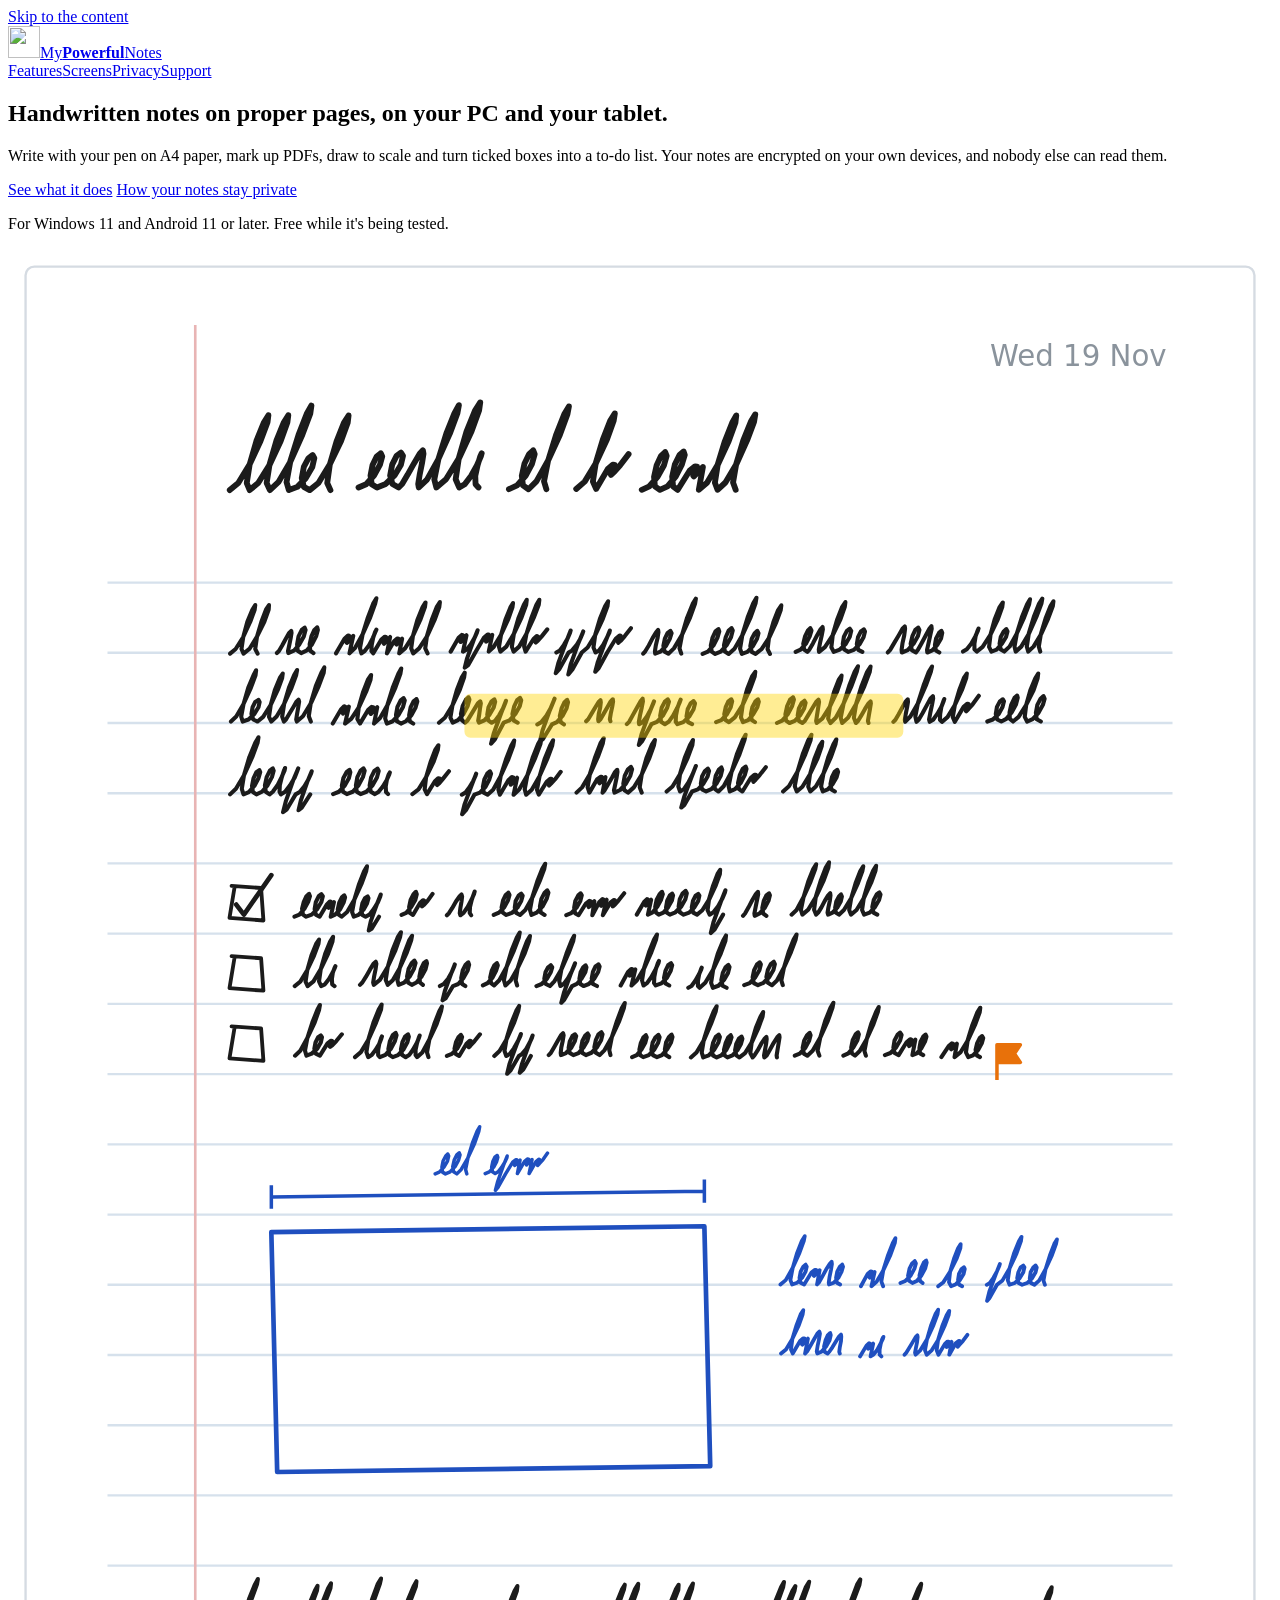
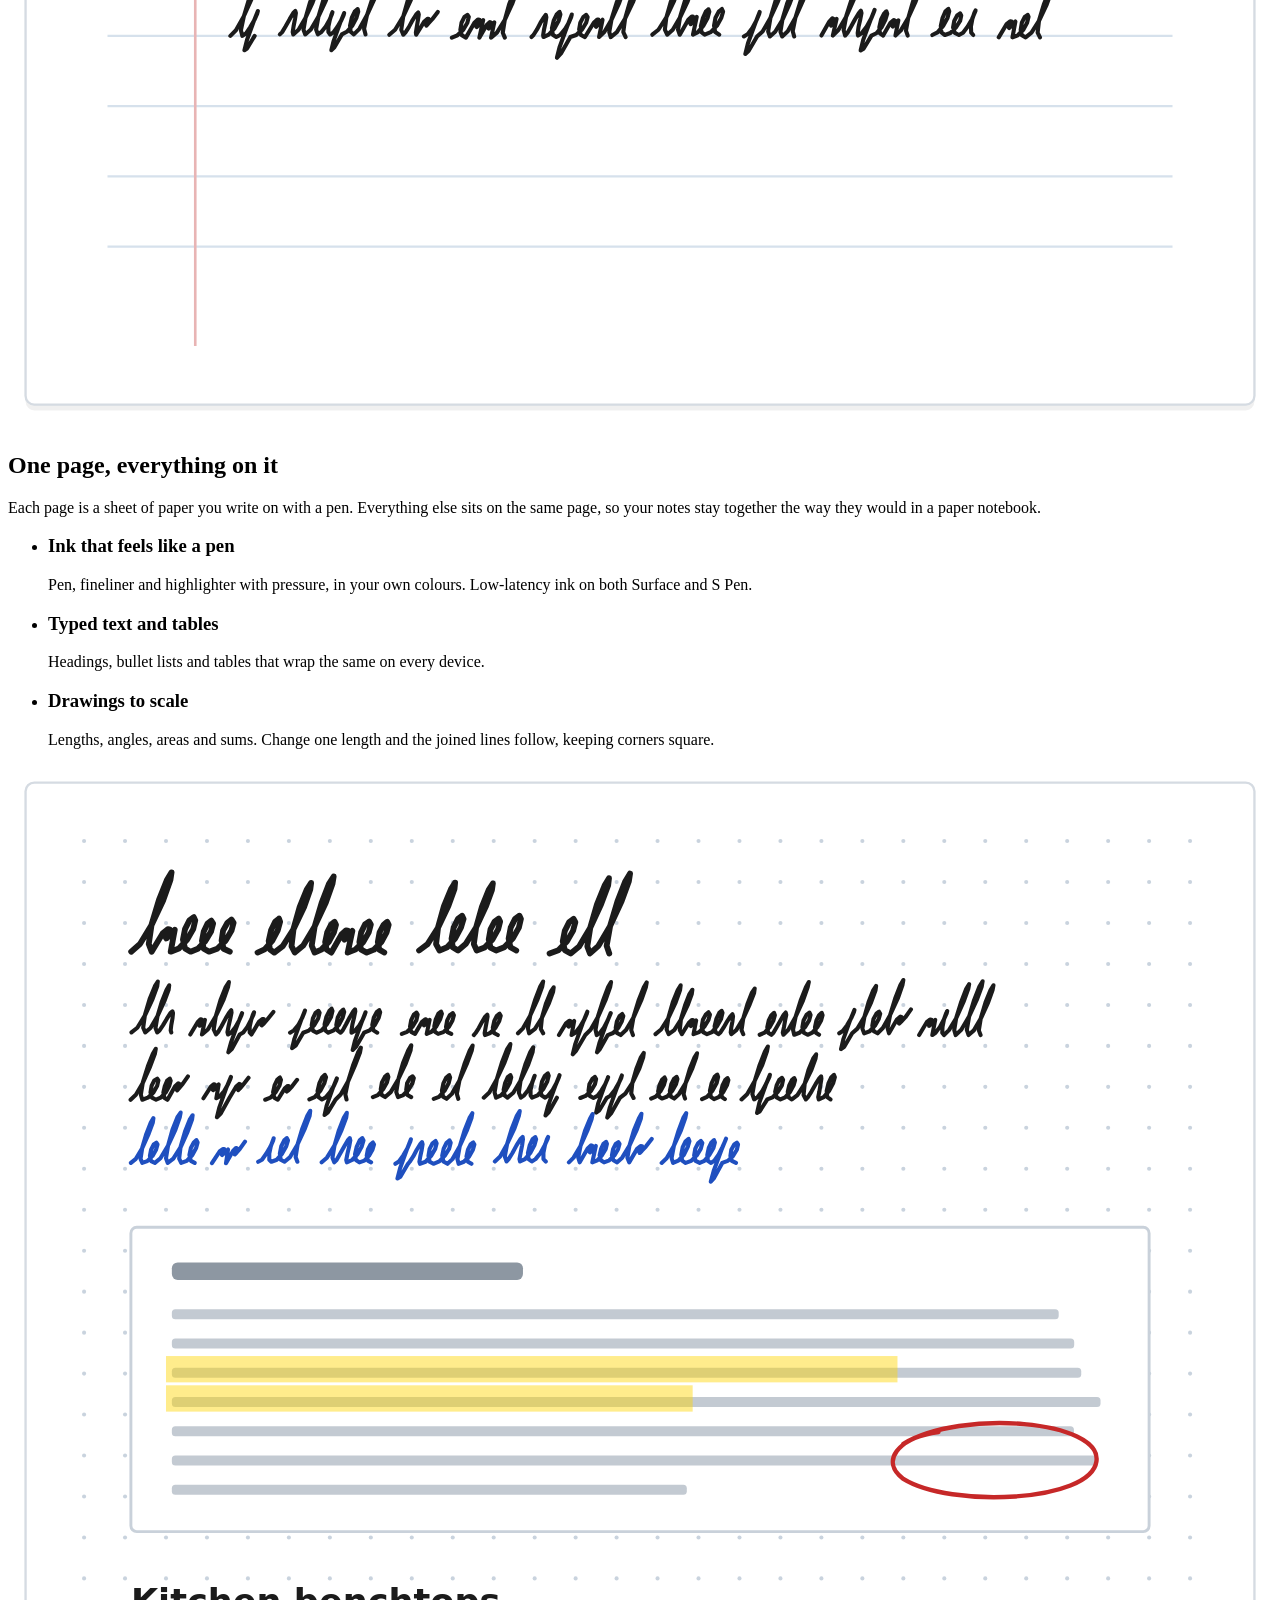
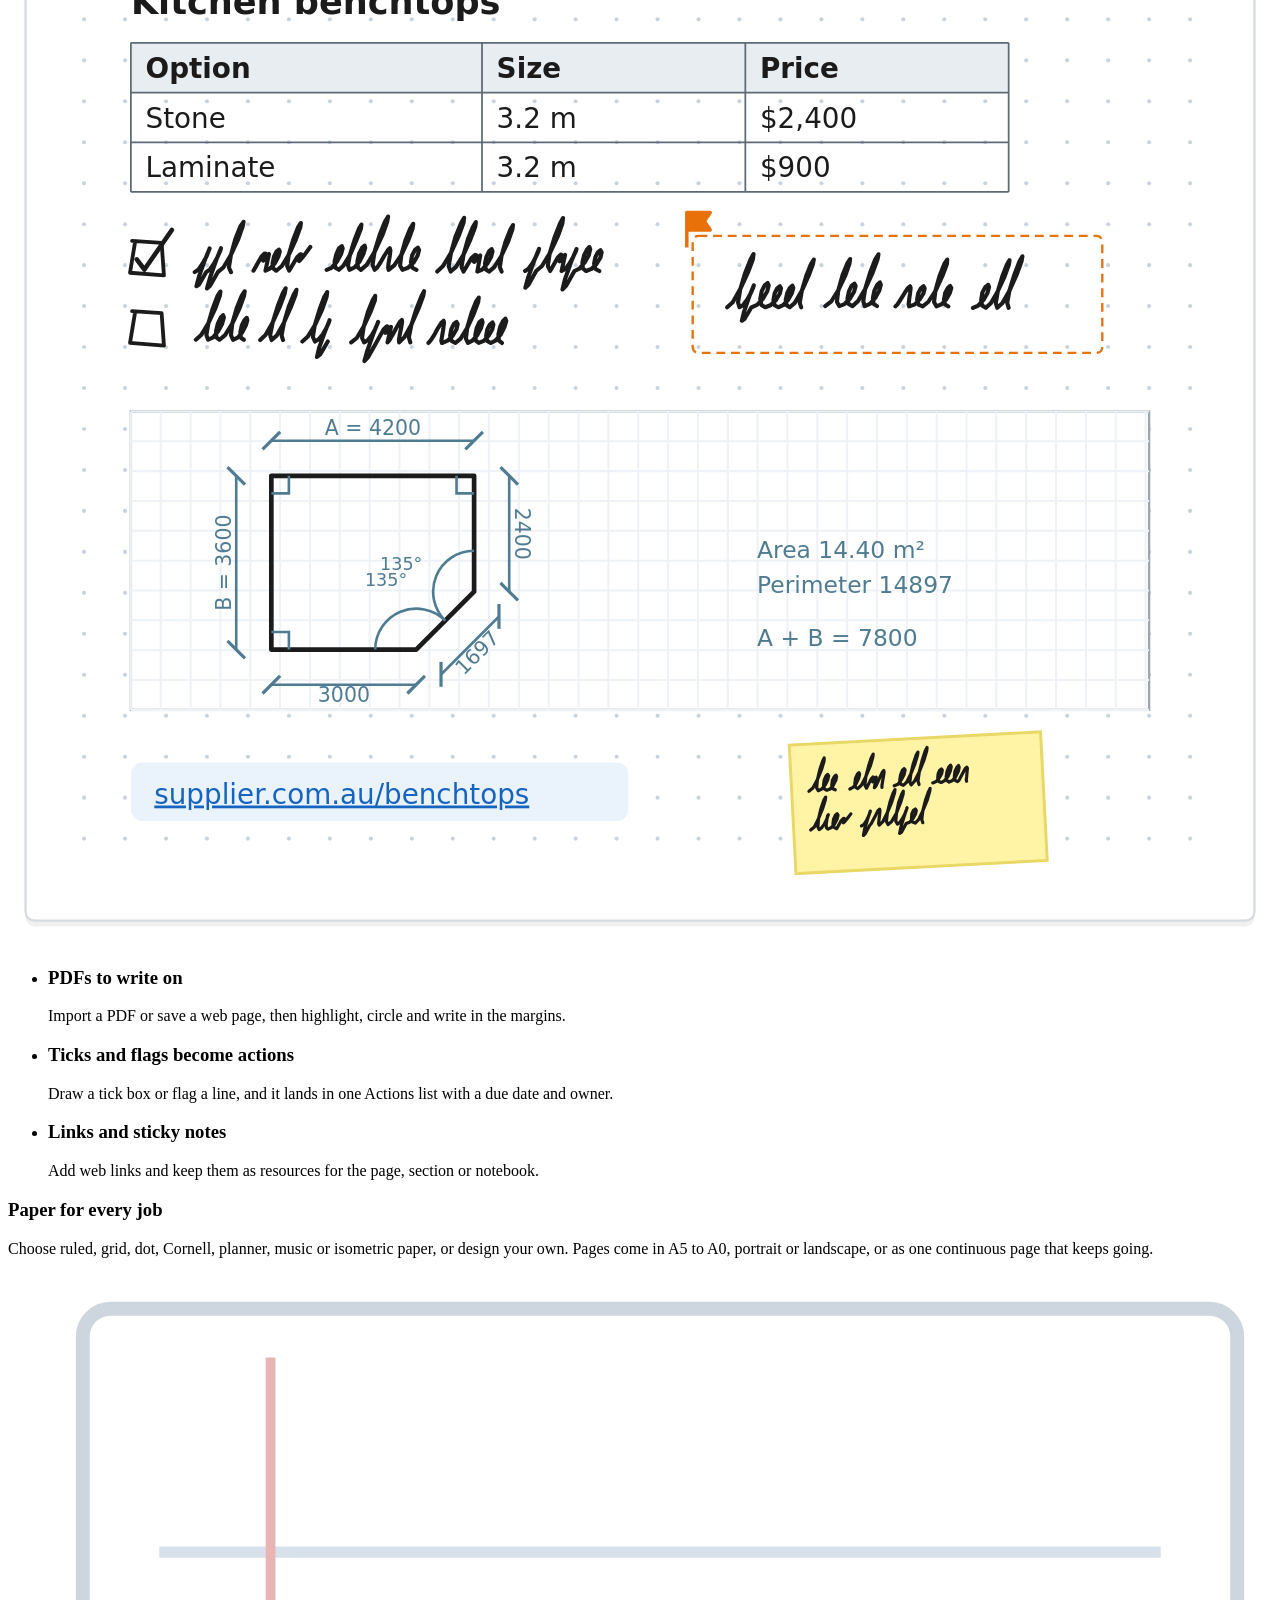
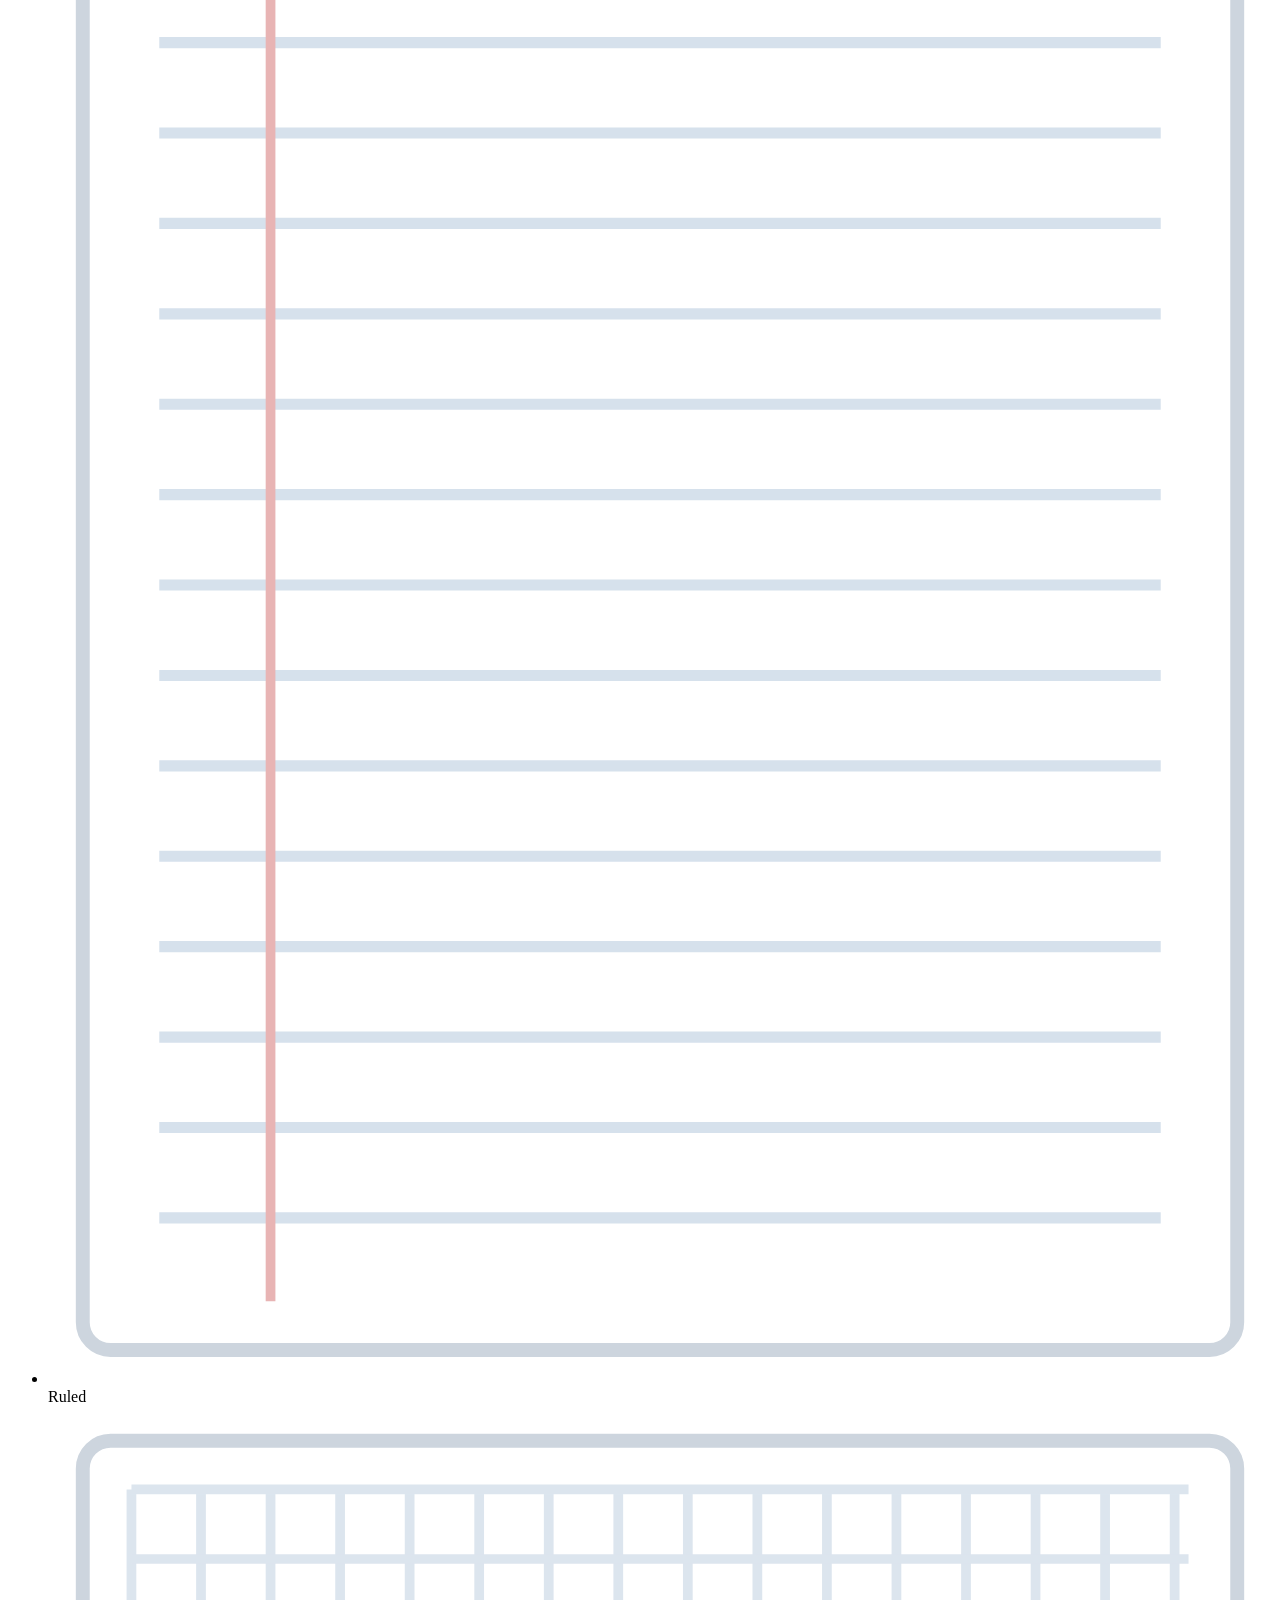
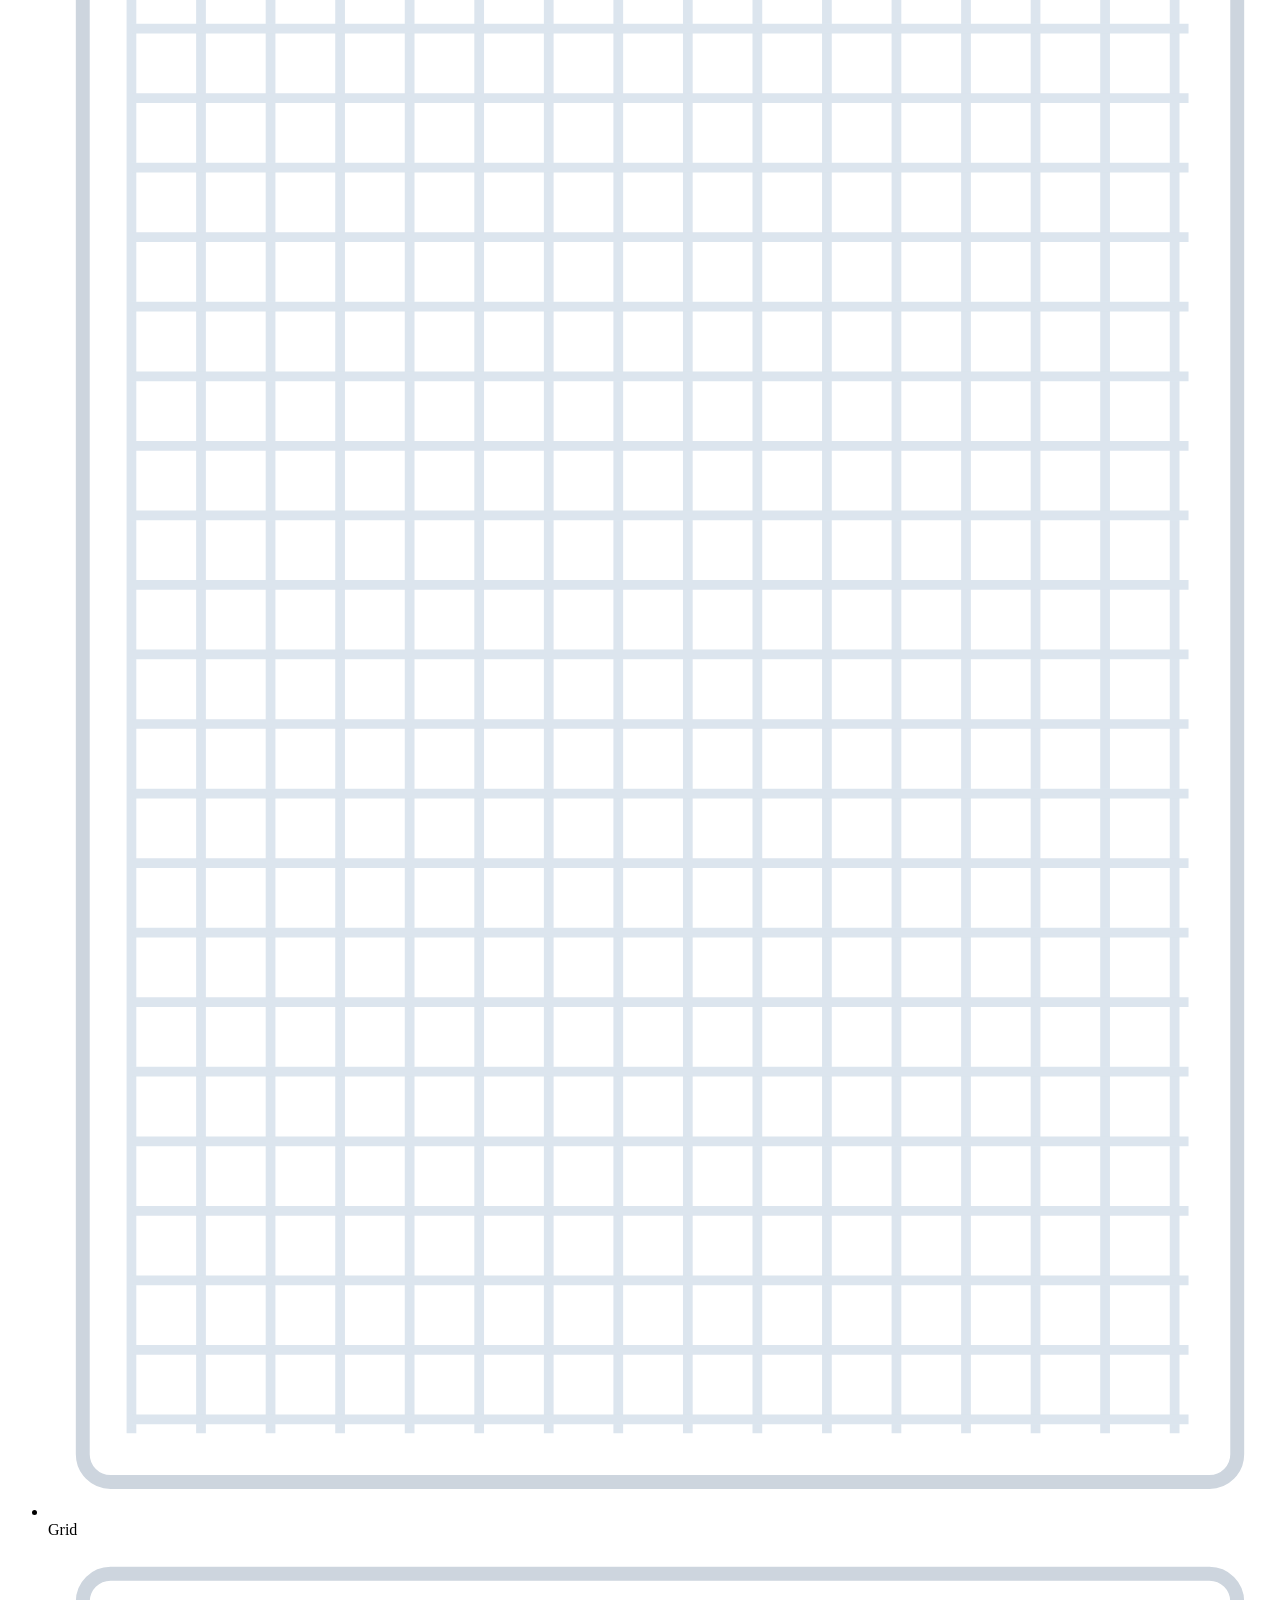
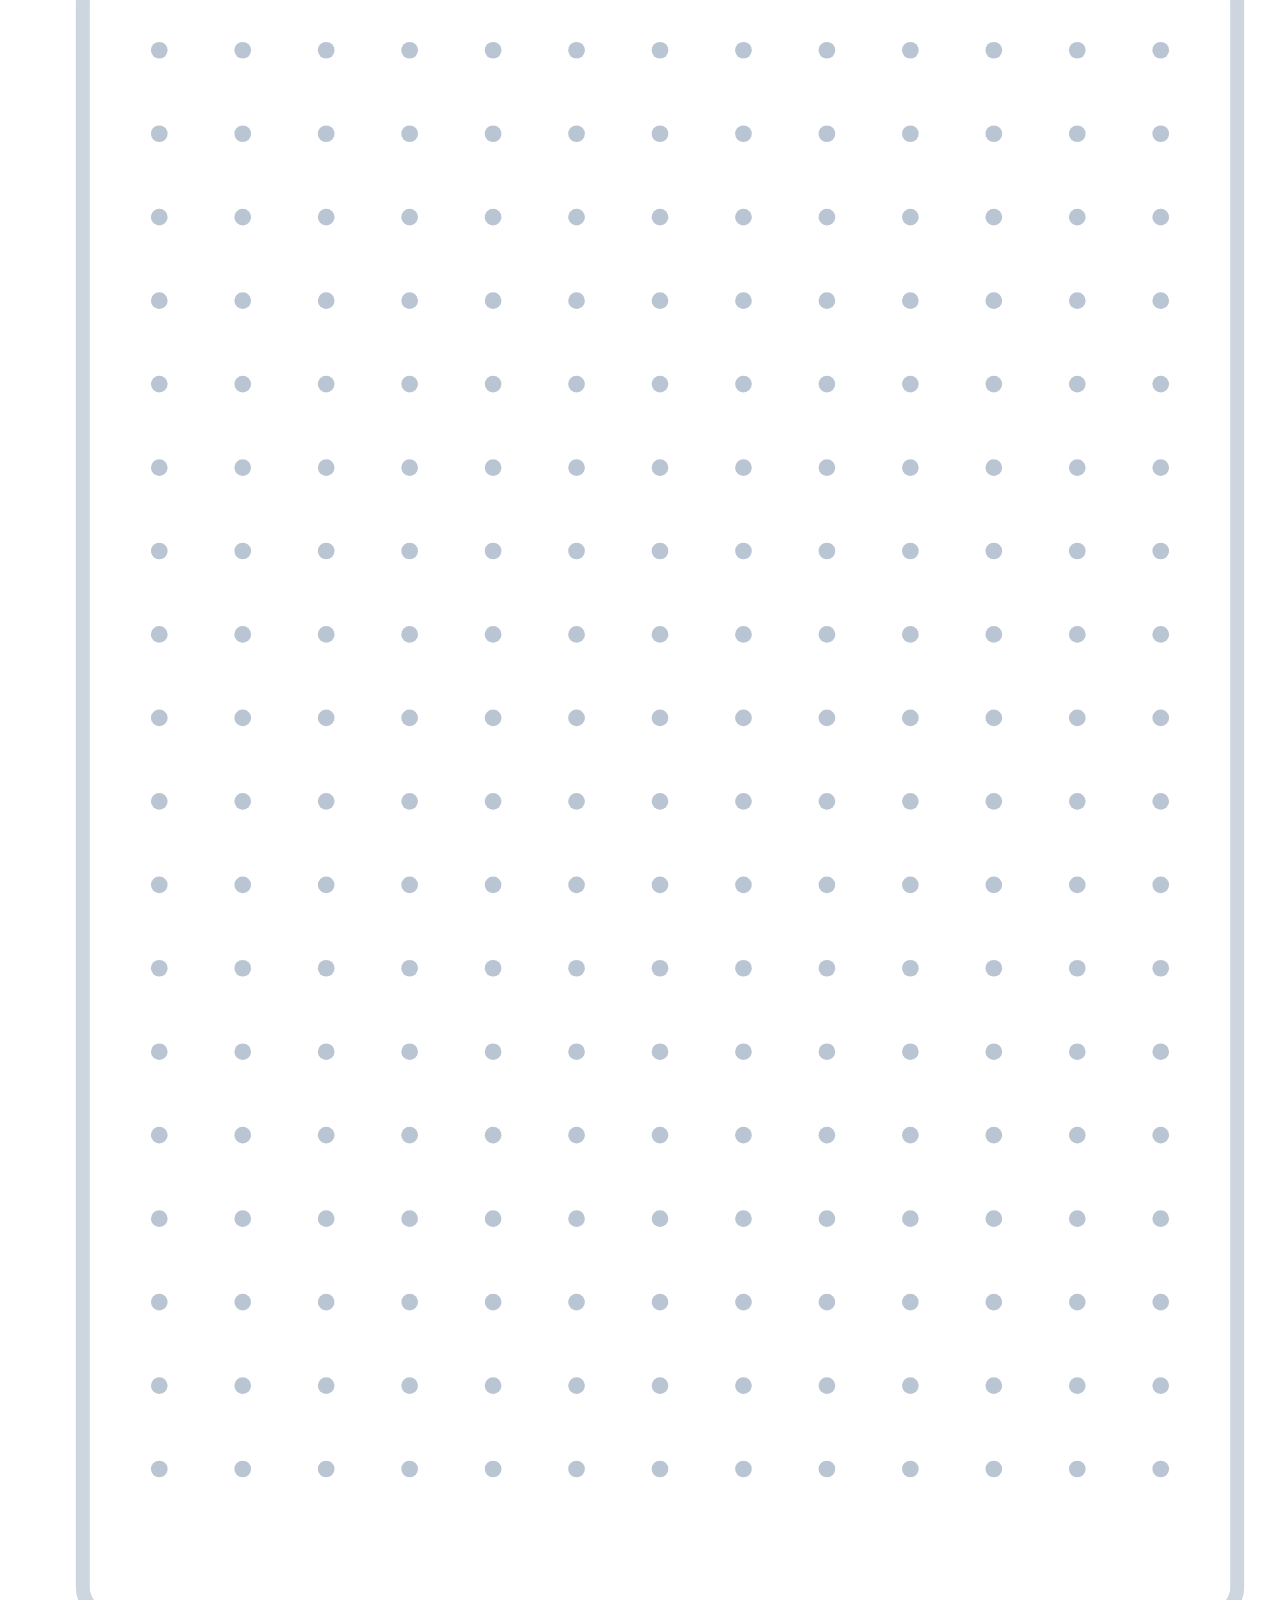
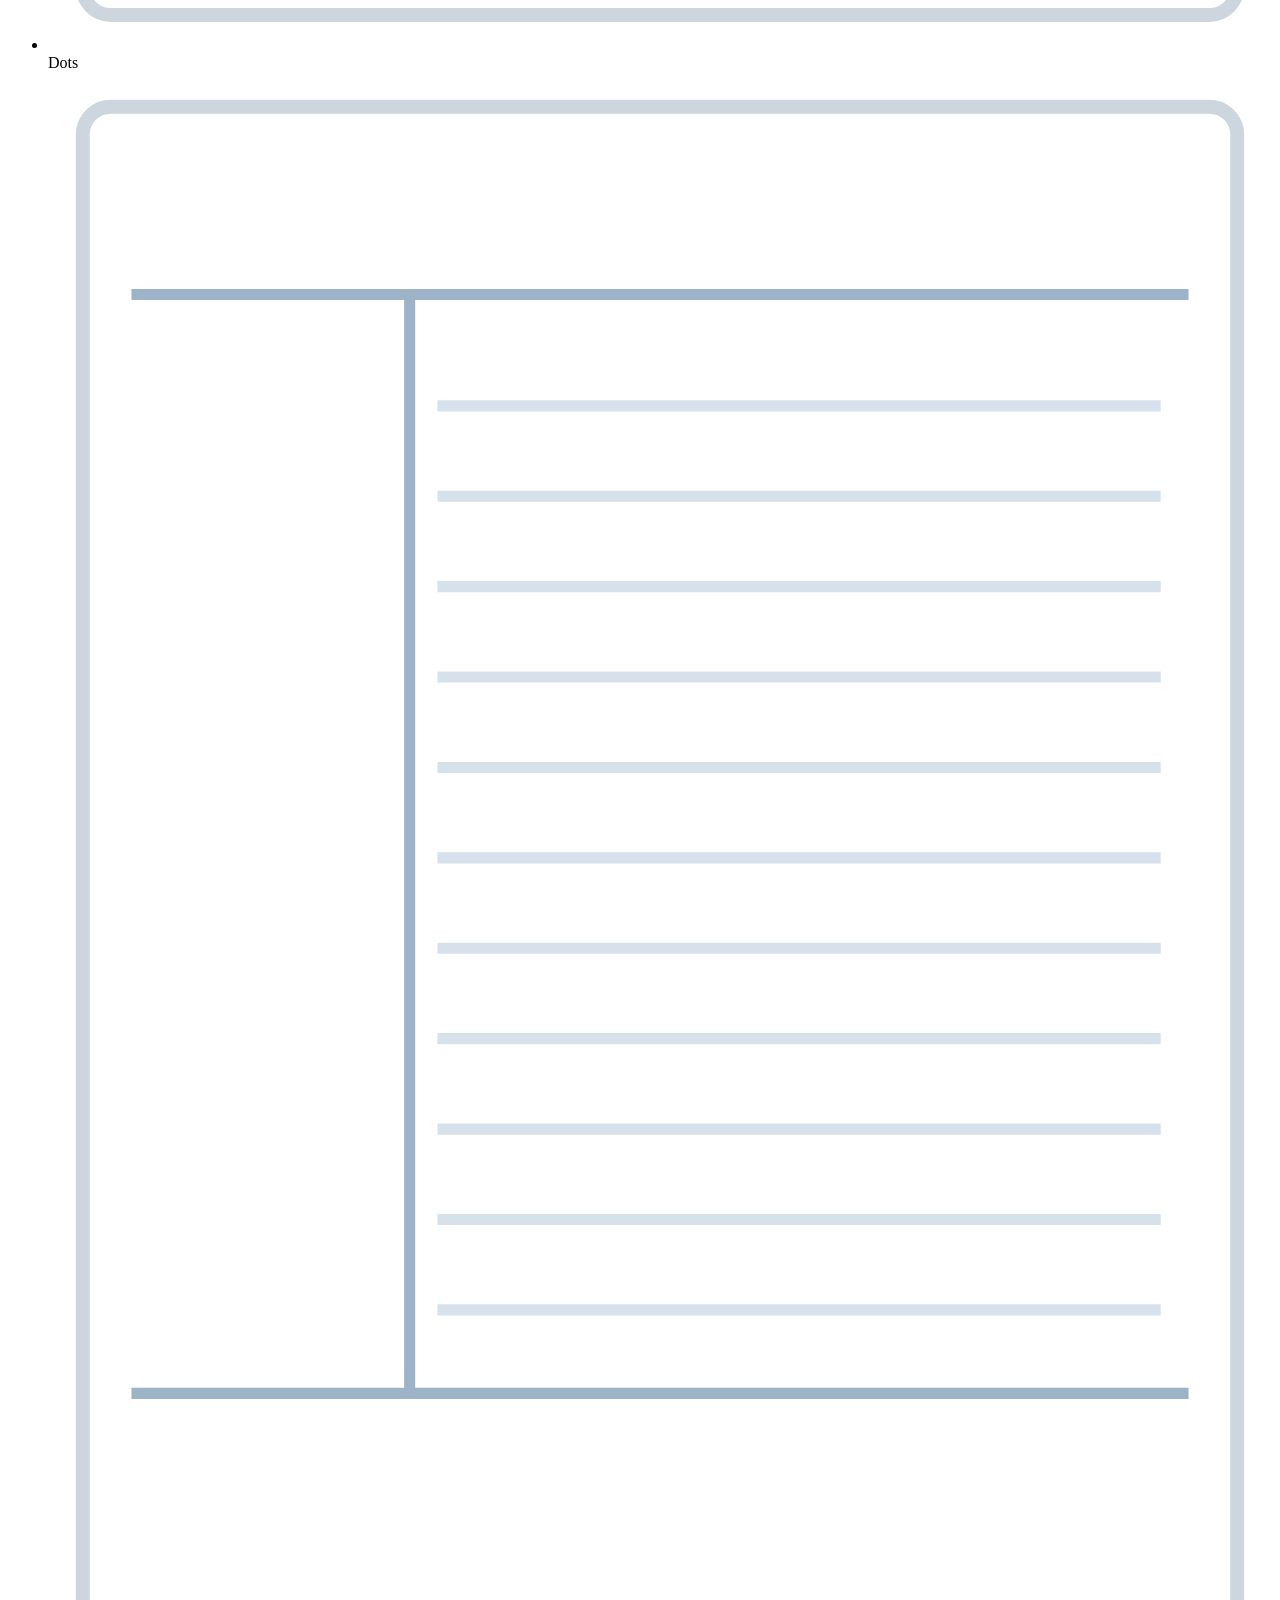
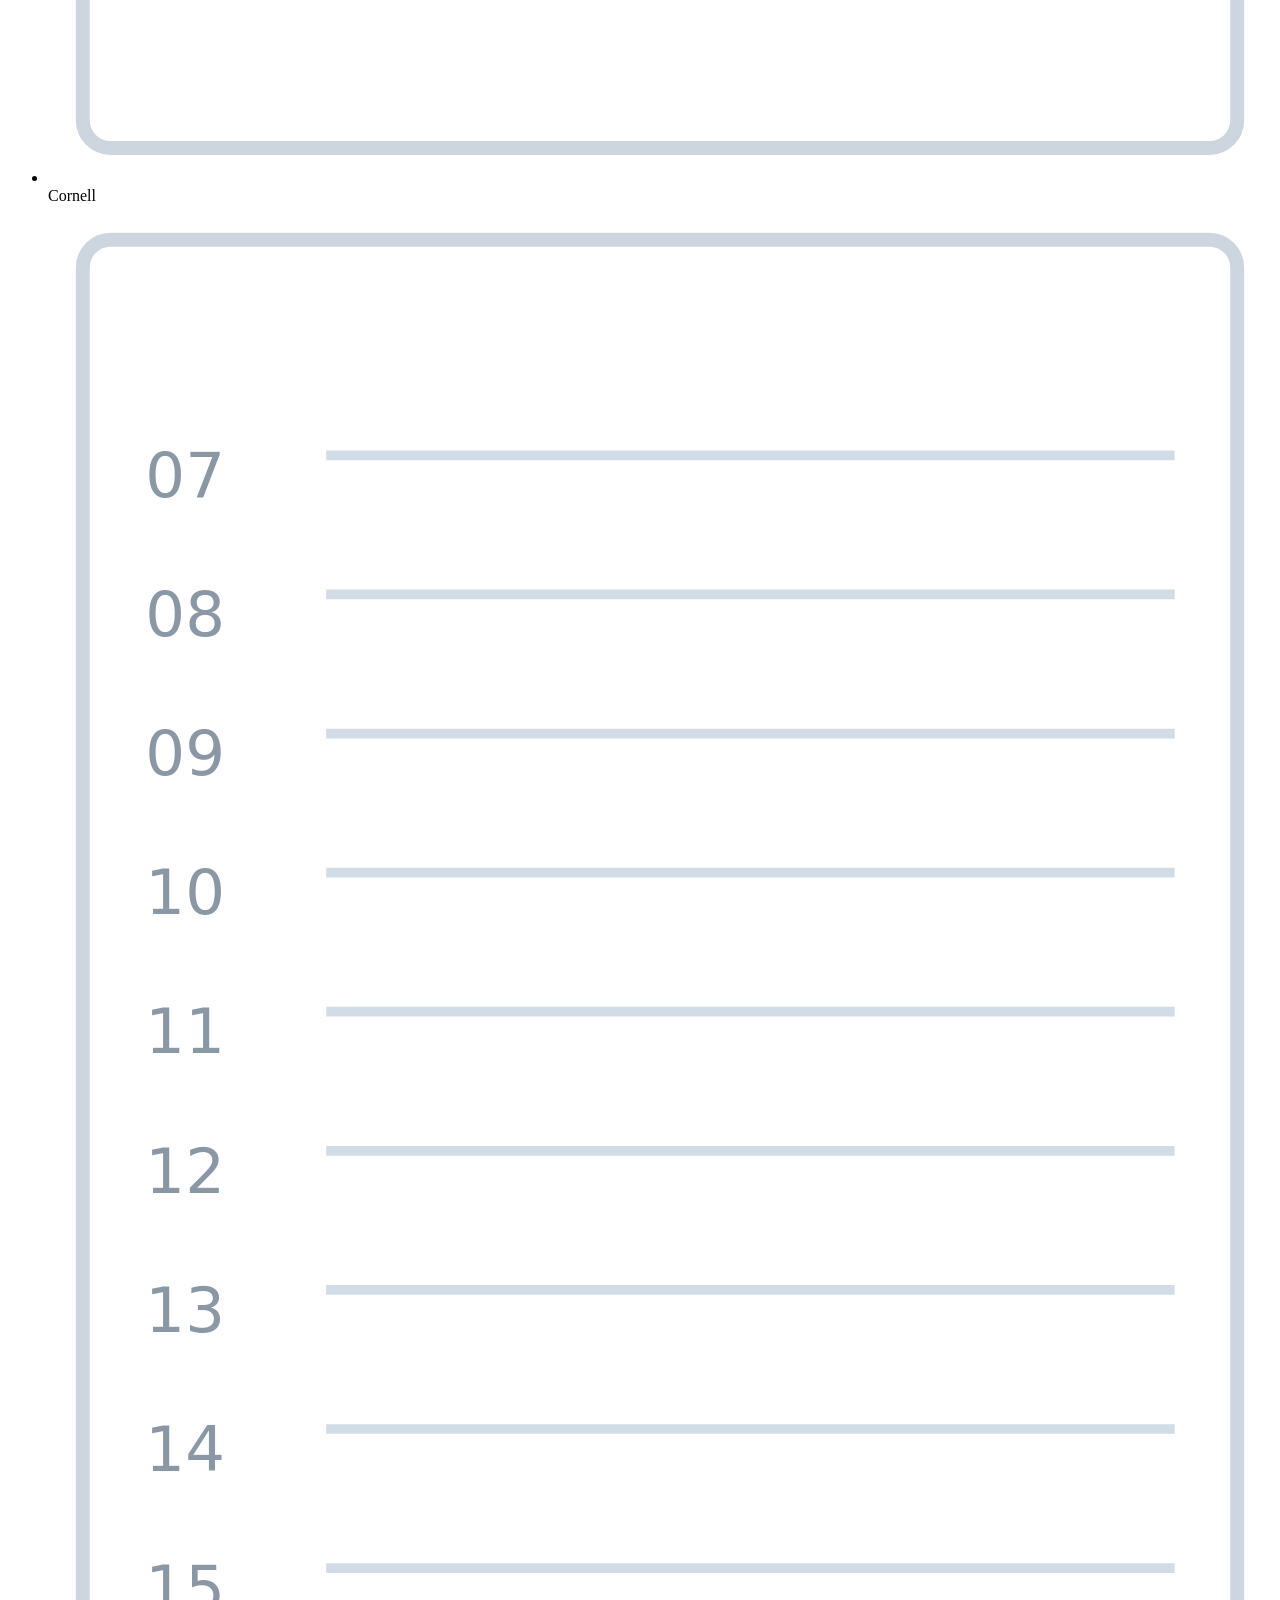
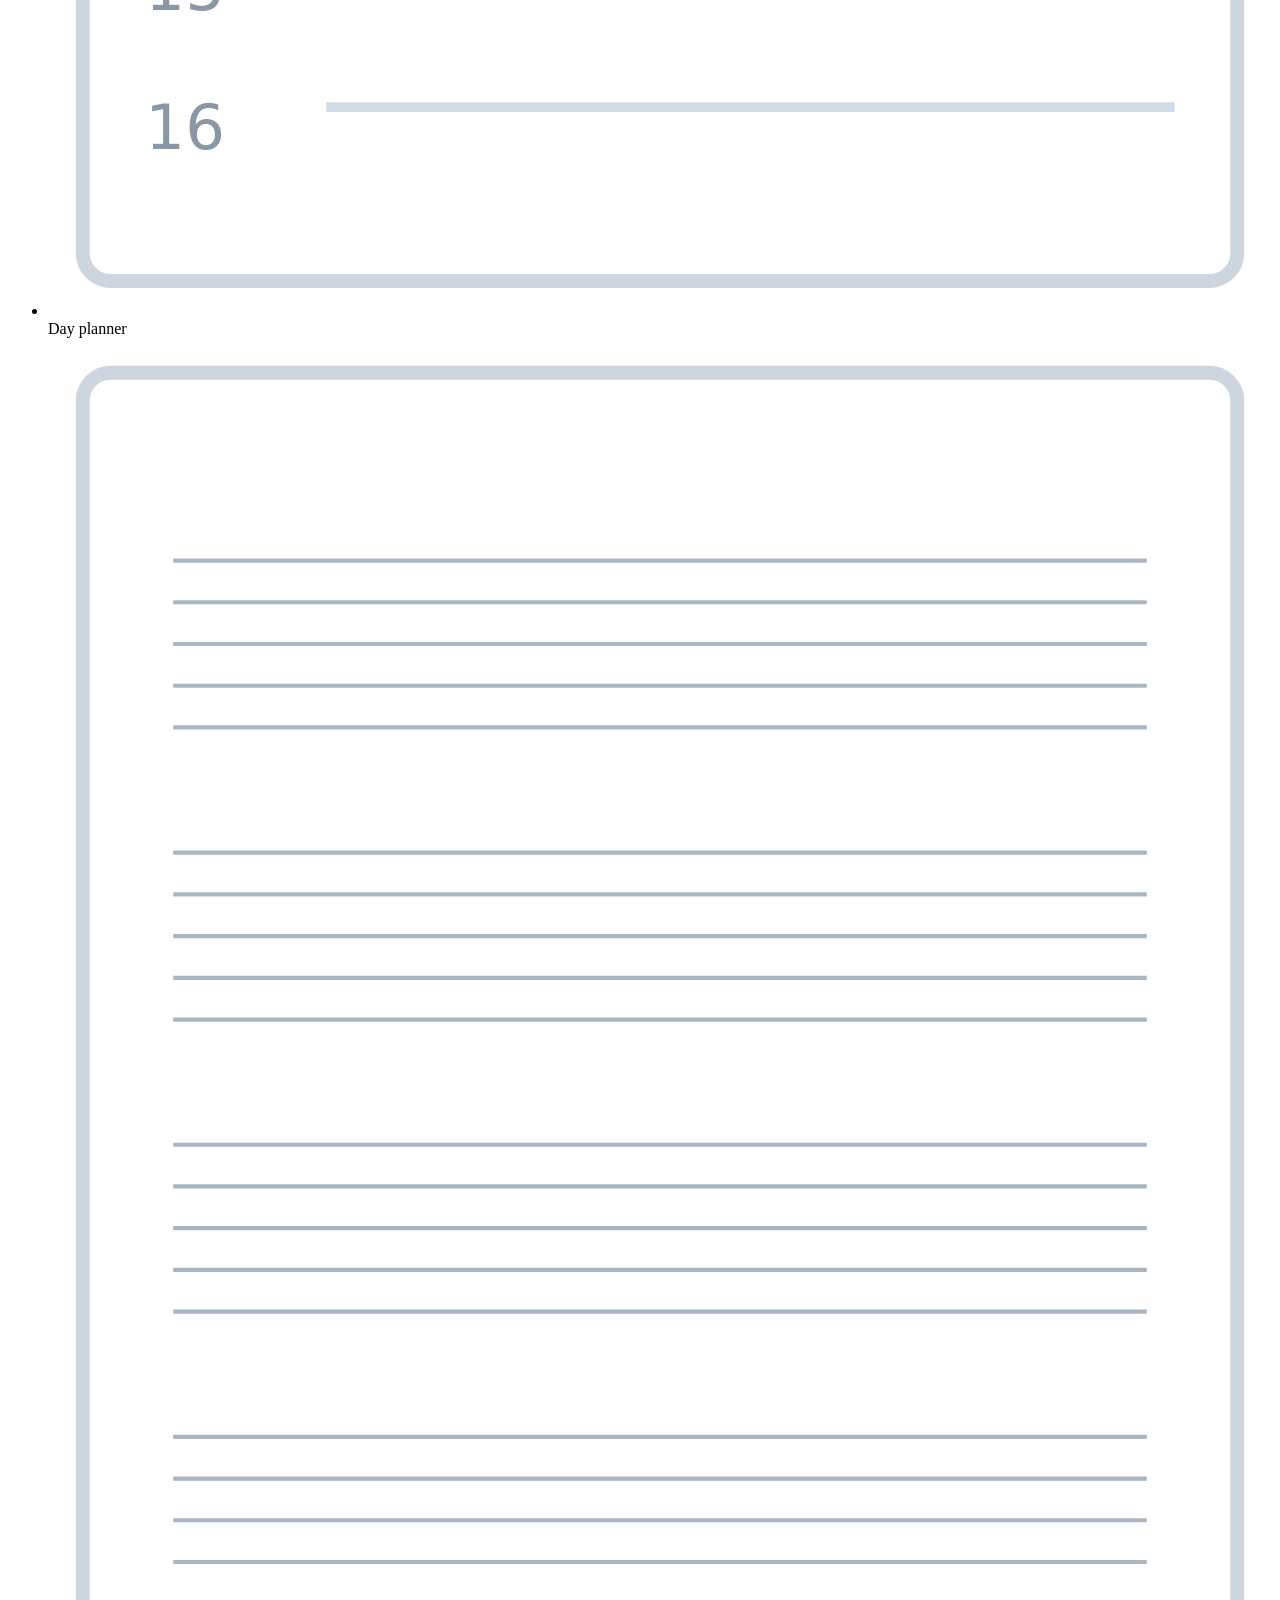
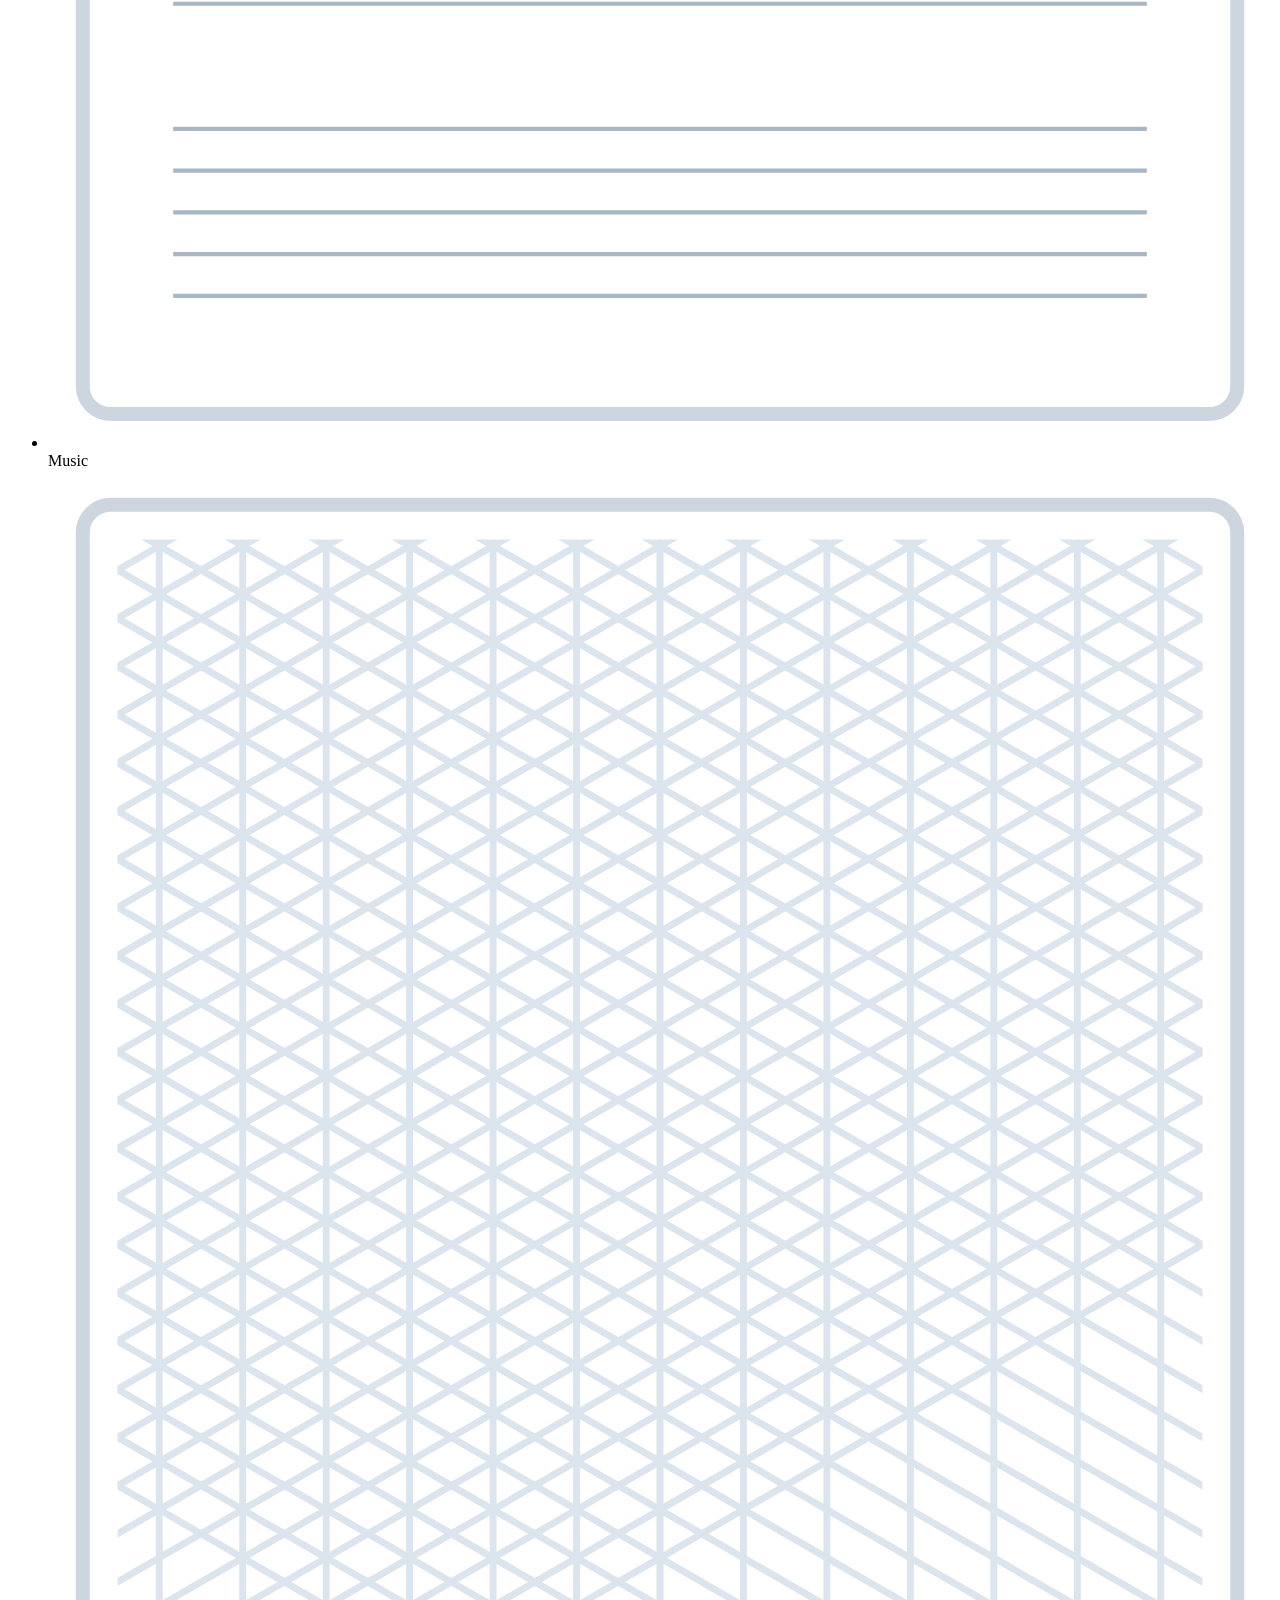
==== site/index.html @ 763c8f96 "MyPowerfulNotes website: home, privacy, terms, support and licences, with the brand kit Static site " ====
<!DOCTYPE html>
<html lang="en-AU">
<head>
<meta charset="utf-8">
<meta name="viewport" content="width=device-width, initial-scale=1">
<title>MyPowerfulNotes</title>
<meta name="description" content="Handwritten notes on A4 pages for Windows and Android. Write with a pen, mark up PDFs, draw to scale and keep everything encrypted on your own devices.">
<link rel="canonical" href="https://mypowerfulnotes.com/">
<link rel="icon" href="/favicon.svg" type="image/svg+xml">
<link rel="icon" href="/favicon.ico" sizes="32x32">
<link rel="apple-touch-icon" href="/apple-touch-icon.png">
<link rel="manifest" href="/site.webmanifest">
<meta name="theme-color" content="#005FB8">
<meta property="og:type" content="website">
<meta property="og:site_name" content="MyPowerfulNotes">
<meta property="og:title" content="MyPowerfulNotes">
<meta property="og:description" content="Handwritten notes on A4 pages for Windows and Android. Write with a pen, mark up PDFs, draw to scale and keep everything encrypted on your own devices.">
<meta property="og:url" content="https://mypowerfulnotes.com/">
<meta property="og:image" content="https://mypowerfulnotes.com/og-image.png">
<meta name="twitter:card" content="summary_large_image">
<link rel="preload" href="/fonts/inter-regular.woff" as="font" type="font/woff" crossorigin>
<link rel="preload" href="/fonts/interdisplay-semibold.woff" as="font" type="font/woff" crossorigin>
<link rel="stylesheet" href="/style.css">
</head>
<body>
<a class="skip" href="#main">Skip to the content</a>
<header class="site-head">
<div class="wrap">
<a class="brand" href="/" aria-label="MyPowerfulNotes home"><img src="/logo.svg" alt="" width="32" height="32"><span>My<b>Powerful</b>Notes</span></a>
<nav class="site-nav" aria-label="Main"><a href="/#features">Features</a><a href="/#screens">Screens</a><a href="/privacy">Privacy</a><a href="/support">Support</a></nav>
</div>
</header>
<main id="main">

<section class="hero">
<div class="wrap">
<div class="hero-copy">
<h1>Handwritten notes on proper pages, on your PC and your tablet.</h1>
<p class="lead">Write with your pen on A4 paper, mark up PDFs, draw to scale and turn ticked boxes into a to-do list. Your notes are encrypted on your own devices, and nobody else can read them.</p>
<div class="buttons">
<a class="button primary" href="#features">See what it does</a>
<a class="button quiet" href="#privacy">How your notes stay private</a>
</div>
<p class="note">For Windows 11 and Android 11 or later. Free while it's being tested.</p>
</div>
<div class="hero-page"><svg viewBox="-6 -6 432 608" role="img" aria-label="A page of handwritten notes on ruled A4 paper, with a tick-box list, a highlighted line and a sketch"><rect x="0" y="2" width="420" height="594" rx="3" fill="#000" opacity="0.06"/><rect x="0" y="0" width="420" height="594" rx="3" fill="#fff" stroke="#D5DBE2" stroke-width="0.8"/><line x1="28" x2="392" y1="108.0" y2="108.0" stroke="#D6E1EC" stroke-width="0.8"/><line x1="28" x2="392" y1="132.0" y2="132.0" stroke="#D6E1EC" stroke-width="0.8"/><line x1="28" x2="392" y1="156.0" y2="156.0" stroke="#D6E1EC" stroke-width="0.8"/><line x1="28" x2="392" y1="180.0" y2="180.0" stroke="#D6E1EC" stroke-width="0.8"/><line x1="28" x2="392" y1="204.0" y2="204.0" stroke="#D6E1EC" stroke-width="0.8"/><line x1="28" x2="392" y1="228.0" y2="228.0" stroke="#D6E1EC" stroke-width="0.8"/><line x1="28" x2="392" y1="252.0" y2="252.0" stroke="#D6E1EC" stroke-width="0.8"/><line x1="28" x2="392" y1="276.0" y2="276.0" stroke="#D6E1EC" stroke-width="0.8"/><line x1="28" x2="392" y1="300.0" y2="300.0" stroke="#D6E1EC" stroke-width="0.8"/><line x1="28" x2="392" y1="324.0" y2="324.0" stroke="#D6E1EC" stroke-width="0.8"/><line x1="28" x2="392" y1="348.0" y2="348.0" stroke="#D6E1EC" stroke-width="0.8"/><line x1="28" x2="392" y1="372.0" y2="372.0" stroke="#D6E1EC" stroke-width="0.8"/><line x1="28" x2="392" y1="396.0" y2="396.0" stroke="#D6E1EC" stroke-width="0.8"/><line x1="28" x2="392" y1="420.0" y2="420.0" stroke="#D6E1EC" stroke-width="0.8"/><line x1="28" x2="392" y1="444.0" y2="444.0" stroke="#D6E1EC" stroke-width="0.8"/><line x1="28" x2="392" y1="468.0" y2="468.0" stroke="#D6E1EC" stroke-width="0.8"/><line x1="28" x2="392" y1="492.0" y2="492.0" stroke="#D6E1EC" stroke-width="0.8"/><line x1="28" x2="392" y1="516.0" y2="516.0" stroke="#D6E1EC" stroke-width="0.8"/><line x1="28" x2="392" y1="540.0" y2="540.0" stroke="#D6E1EC" stroke-width="0.8"/><line x1="58" x2="58" y1="20" y2="574" stroke="#E8B4B4" stroke-width="0.9"/><text x="390" y="34" font-family="Inter, 'Segoe UI', system-ui, sans-serif" font-size="10" font-weight="400" fill="#8A939C" text-anchor="end" >Wed 19 Nov</text><path d="M69.8 76.4 L72.7 74.0 L76.6 67.6 L80.3 59.6 L82.7 53.2 L83.0 50.8 L81.5 53.2 L78.9 59.6 L76.6 67.6 L75.6 74.0 L76.6 76.4 L79.5 74.0 L83.5 67.6 L87.2 59.6 L89.5 53.2 L89.8 50.8 L88.3 53.2 L85.7 59.6 L83.4 67.6 L82.4 74.0 L83.5 76.4 L86.4 73.7 L90.6 66.5 L94.6 57.5 L97.3 50.3 L97.7 47.5 L96.1 50.3 L93.3 57.5 L90.5 66.5 L89.2 73.7 L90.0 76.4 L92.9 75.3 L95.8 72.3 L98.0 68.5 L98.7 65.5 L98.1 64.4 L96.7 65.5 L95.1 68.5 L94.4 72.3 L95.1 75.3 L97.1 76.4 L100.1 74.0 L104.0 67.6 L107.8 59.7 L110.1 53.4 L110.4 50.9 L108.8 53.4 L106.3 59.7 L104.0 67.6 L103.1 74.0 L104.2 76.4 M113.8 75.5 L116.4 74.4 L119.1 71.4 L121.1 67.8 L121.9 64.9 L121.4 63.8 L120.0 64.9 L118.6 67.8 L117.9 71.4 L118.3 74.4 L120.1 75.5 L123.1 74.3 L126.1 71.4 L128.3 67.7 L129.0 64.7 L128.3 63.6 L126.8 64.7 L125.3 67.7 L124.6 71.4 L125.4 74.3 L127.5 75.5 L128.7 74.3 L130.6 71.1 L132.8 67.2 L134.7 64.0 L135.8 62.8 L136.0 64.0 L135.5 67.2 L134.7 71.1 L134.2 74.3 L134.4 75.5 L137.2 72.8 L141.1 65.8 L145.0 57.1 L147.6 50.1 L148.1 47.4 L146.6 50.1 L143.8 57.1 L141.1 65.8 L139.7 72.8 L140.4 75.5 L143.7 72.7 L148.2 65.4 L152.4 56.4 L155.0 49.2 L155.4 46.4 L153.6 49.2 L150.7 56.4 L148.1 65.4 L147.0 72.7 L148.2 75.5 L150.1 74.4 L152.3 71.5 L154.3 67.9 L155.6 64.9 L155.9 63.8 L155.4 64.9 L154.5 67.9 L153.7 71.5 L153.8 74.4 L154.8 75.5 M165.2 76.1 L168.0 74.8 L170.9 71.5 L173.1 67.4 L174.0 64.1 L173.5 62.8 L172.1 64.1 L170.5 67.4 L169.6 71.5 L170.0 74.8 L171.9 76.1 L174.6 73.4 L178.6 66.3 L182.6 57.6 L185.2 50.5 L185.7 47.8 L184.1 50.5 L181.3 57.6 L178.6 66.3 L177.2 73.4 L178.0 76.1 M188.2 76.0 L191.1 73.5 L195.0 67.1 L198.7 59.1 L201.0 52.7 L201.4 50.2 L199.8 52.7 L197.3 59.1 L194.9 67.1 L193.9 73.5 L195.0 76.0 L199.0 69.2 L200.7 67.7 L201.3 67.8 L201.1 68.8 L200.5 70.0 L200.0 71.0 L200.1 71.2 L201.2 70.2 L203.2 67.9 L206.1 64.1 M210.6 76.3 L213.2 75.1 L216.0 71.9 L218.2 67.9 L219.1 64.7 L218.6 63.4 L217.2 64.7 L215.7 67.9 L214.8 71.9 L215.1 75.1 L216.8 76.3 L219.4 75.1 L222.2 71.8 L224.3 67.7 L225.3 64.4 L224.9 63.2 L223.5 64.4 L221.9 67.7 L221.0 71.8 L221.3 75.1 L222.9 76.3 L227.0 69.7 L228.8 68.3 L229.5 68.4 L229.3 69.3 L228.7 70.5 L228.2 71.5 L228.4 71.7 L229.4 70.7 L231.5 68.5 L230.1 76.3 L232.9 73.9 L236.7 67.5 L240.3 59.7 L242.6 53.4 L242.9 50.9 L241.5 53.4 L239.0 59.7 L236.6 67.5 L235.6 73.9 L236.5 76.3 L239.2 73.8 L243.0 67.4 L246.6 59.4 L249.0 53.0 L249.4 50.5 L247.9 53.0 L245.3 59.4 L242.9 67.4 L241.8 73.8 L242.7 76.3" fill="none" stroke="#1B1B1B" stroke-width="2.0" stroke-linecap="round" stroke-linejoin="round" /><path d="M69.9 132.3 L71.8 130.7 L74.4 126.6 L76.8 121.4 L78.3 117.3 L78.5 115.7 L77.5 117.3 L75.8 121.4 L74.4 126.6 L73.8 130.7 L74.5 132.3 L76.5 130.7 L79.1 126.5 L81.6 121.4 L83.1 117.2 L83.2 115.7 L82.2 117.2 L80.6 121.4 L79.1 126.5 L78.5 130.7 L79.3 132.3 M85.9 132.1 L86.6 131.4 L87.7 129.5 L89.0 127.1 L90.1 125.2 L90.8 124.5 L90.9 125.2 L90.6 127.1 L90.1 129.5 L89.7 131.4 L89.8 132.1 L91.7 131.3 L93.6 129.1 L95.1 126.4 L95.7 124.2 L95.4 123.4 L94.4 124.2 L93.3 126.4 L92.8 129.1 L93.0 131.3 L94.2 132.1 L96.0 131.3 L97.9 129.1 L99.3 126.4 L99.9 124.2 L99.7 123.3 L98.7 124.2 L97.7 126.4 L97.1 129.1 L97.3 131.3 L98.4 132.1 M106.1 132.2 L109.0 127.2 L110.2 126.1 L110.6 126.2 L110.5 126.9 L110.0 127.8 L109.7 128.5 L109.8 128.6 L110.5 128.0 L112.0 126.2 L110.7 132.2 L112.6 130.4 L115.2 125.7 L117.8 119.9 L119.5 115.2 L119.9 113.4 L118.8 115.2 L117.0 119.9 L115.2 125.7 L114.3 130.4 L114.8 132.2 L115.9 131.4 L117.4 129.4 L118.7 126.9 L119.6 124.8 L119.9 124.1 L119.5 124.8 L118.8 126.9 L118.3 129.4 L118.2 131.4 L118.8 132.2 L121.6 127.5 L122.8 126.5 L123.2 126.6 L123.1 127.2 L122.7 128.1 L122.4 128.8 L122.5 128.9 L123.2 128.2 L124.6 126.6 L123.5 132.2 L126.0 128.0 L127.1 127.1 L127.5 127.2 L127.4 127.8 L127.0 128.5 L126.7 129.1 L126.8 129.2 L127.4 128.6 L128.7 127.2 L127.7 132.2 L129.7 130.5 L132.4 126.2 L134.9 120.8 L136.5 116.4 L136.7 114.8 L135.7 116.4 L133.9 120.8 L132.4 126.2 L131.8 130.5 L132.5 132.2 L134.5 130.5 L137.3 126.2 L139.8 120.8 L141.4 116.4 L141.6 114.7 L140.5 116.4 L138.8 120.8 L137.2 126.2 L136.6 130.5 L137.4 132.2 M145.3 131.6 L148.0 126.9 L149.1 125.9 L149.5 126.0 L149.4 126.6 L149.0 127.5 L148.6 128.2 L148.7 128.3 L149.4 127.6 L150.7 126.0 L149.5 131.6 L150.8 130.9 L152.2 129.1 L153.5 126.8 L154.3 125.0 L154.5 124.3 L153.1 127.8 L150.9 133.9 L150.1 137.1 L151.3 136.2 L153.9 131.6 L156.7 126.8 L157.9 125.8 L158.3 125.8 L158.1 126.5 L157.7 127.4 L157.4 128.1 L157.4 128.2 L158.1 127.6 L159.5 125.9 L158.3 131.6 L160.0 130.0 L162.5 125.9 L164.9 120.7 L166.4 116.5 L166.6 115.0 L165.7 116.5 L164.0 120.7 L162.5 125.9 L161.8 130.0 L162.3 131.6 L164.3 129.9 L166.9 125.5 L169.5 120.0 L171.1 115.6 L171.3 113.9 L170.3 115.6 L168.5 120.0 L166.9 125.5 L166.2 129.9 L166.8 131.6 L168.7 129.9 L171.2 125.5 L173.7 120.0 L175.4 115.6 L175.6 113.9 L174.6 115.6 L172.9 120.0 L171.2 125.5 L170.4 129.9 L170.9 131.6 L173.6 127.3 L174.7 126.3 L175.1 126.4 L175.0 127.0 L174.6 127.8 L174.3 128.4 L174.4 128.5 L175.1 127.9 L176.4 126.4 L178.3 124.0 M181.4 131.9 L182.6 131.2 L184.0 129.3 L185.3 127.0 L186.1 125.1 L186.3 124.4 L184.7 128.5 L182.1 135.5 L181.2 139.0 L182.5 137.5 L185.6 131.9 L186.8 131.2 L188.3 129.4 L189.6 127.2 L190.4 125.3 L190.6 124.7 L188.9 128.8 L186.3 136.0 L185.5 139.4 L186.9 137.7 L190.1 131.9 L192.1 130.2 L194.8 125.8 L197.3 120.4 L198.9 116.0 L199.1 114.4 L198.1 116.0 L196.3 120.4 L194.7 125.8 L194.1 130.2 L194.8 131.9 L196.0 131.2 L197.4 129.3 L198.6 127.0 L199.5 125.2 L199.7 124.4 L198.1 128.4 L195.6 135.1 L194.7 138.5 L195.9 137.2 L198.8 131.9 L201.7 127.2 L203.0 126.1 L203.4 126.2 L203.3 126.9 L202.9 127.8 L202.5 128.4 L202.6 128.6 L203.4 127.9 L204.8 126.3 L206.9 123.6 M211.1 132.3 L211.8 131.5 L213.0 129.5 L214.3 127.0 L215.5 125.0 L216.2 124.2 L216.3 125.0 L216.0 127.0 L215.4 129.5 L215.1 131.5 L215.2 132.3 L217.0 131.6 L218.9 129.6 L220.2 127.2 L220.8 125.3 L220.4 124.5 L219.4 125.3 L218.5 127.2 L218.0 129.6 L218.4 131.6 L219.7 132.3 L221.6 130.5 L224.4 125.8 L227.1 120.0 L228.8 115.3 L229.1 113.5 L228.0 115.3 L226.1 120.0 L224.4 125.8 L223.5 130.5 L224.1 132.3 M231.4 132.4 L233.2 131.6 L235.1 129.5 L236.5 126.8 L237.1 124.7 L236.8 123.9 L235.8 124.7 L234.8 126.8 L234.2 129.5 L234.5 131.6 L235.7 132.4 L237.6 131.6 L239.6 129.4 L241.1 126.7 L241.7 124.4 L241.3 123.6 L240.3 124.4 L239.3 126.7 L238.7 129.4 L239.0 131.6 L240.3 132.4 L242.3 130.6 L245.1 125.8 L247.8 119.9 L249.5 115.1 L249.8 113.2 L248.7 115.1 L246.8 119.9 L245.0 125.8 L244.2 130.6 L244.8 132.4 L246.7 131.7 L248.6 129.7 L250.0 127.2 L250.5 125.3 L250.1 124.5 L249.2 125.3 L248.2 127.2 L247.7 129.7 L248.2 131.7 L249.5 132.4 L251.5 130.8 L254.2 126.7 L256.6 121.5 L258.1 117.4 L258.3 115.8 L257.2 117.4 L255.6 121.5 L254.1 126.7 L253.6 130.8 L254.4 132.4 M263.2 131.7 L264.9 130.9 L266.7 128.9 L268.0 126.4 L268.6 124.4 L268.2 123.6 L267.4 124.4 L266.4 126.4 L265.8 128.9 L266.1 130.9 L267.2 131.7 L267.9 130.9 L269.1 128.8 L270.5 126.1 L271.7 124.0 L272.4 123.2 L272.5 124.0 L272.1 126.1 L271.5 128.8 L271.1 130.9 L271.2 131.7 L273.2 130.1 L276.0 125.8 L278.5 120.6 L280.0 116.3 L280.2 114.7 L279.1 116.3 L277.4 120.6 L275.9 125.8 L275.4 130.1 L276.2 131.7 L278.3 130.9 L280.3 129.0 L281.7 126.5 L282.2 124.5 L281.7 123.8 L280.7 124.5 L279.7 126.5 L279.3 129.0 L279.8 130.9 L281.2 131.7 L283.1 131.0 L285.1 129.0 L286.4 126.7 L286.9 124.7 L286.5 124.0 L285.5 124.7 L284.5 126.7 L284.1 129.0 L284.6 131.0 L286.0 131.7 M294.7 131.9 L295.5 131.0 L296.8 128.8 L298.4 126.1 L299.7 123.8 L300.5 123.0 L300.6 123.8 L300.3 126.1 L299.7 128.8 L299.4 131.0 L299.5 131.9 L301.5 131.1 L303.5 128.9 L305.0 126.3 L305.5 124.2 L305.1 123.4 L304.1 124.2 L303.1 126.3 L302.5 128.9 L302.9 131.1 L304.3 131.9 L305.0 131.0 L306.2 128.8 L307.7 126.0 L308.9 123.8 L309.6 122.9 L309.7 123.8 L309.2 126.0 L308.6 128.8 L308.1 131.0 L308.2 131.9 L309.9 131.2 L311.6 129.3 L312.9 127.1 L313.3 125.2 L313.0 124.5 L312.2 125.2 L311.2 127.1 L310.8 129.3 L311.1 131.2 L312.3 131.9 M320.4 131.6 L321.7 130.8 L323.2 128.9 L324.6 126.4 L325.5 124.4 L325.7 123.7 L325.4 124.4 L324.7 126.4 L324.3 128.9 L324.3 130.8 L325.1 131.6 L327.1 130.0 L329.8 125.8 L332.3 120.6 L333.8 116.4 L334.0 114.8 L332.9 116.4 L331.2 120.6 L329.8 125.8 L329.3 130.0 L330.1 131.6 L331.9 130.9 L333.7 128.9 L335.1 126.6 L335.6 124.7 L335.2 123.9 L334.3 124.7 L333.3 126.6 L332.9 128.9 L333.3 130.9 L334.5 131.6 L336.3 129.9 L338.8 125.4 L341.3 119.9 L343.0 115.4 L343.3 113.7 L342.3 115.4 L340.5 119.9 L338.8 125.4 L338.0 129.9 L338.4 131.6 L340.3 129.9 L343.0 125.3 L345.5 119.7 L347.2 115.2 L347.5 113.5 L346.4 115.2 L344.6 119.7 L342.9 125.3 L342.2 129.9 L342.7 131.6 L344.5 129.9 L347.1 125.6 L349.5 120.3 L351.1 116.0 L351.3 114.4 L350.3 116.0 L348.6 120.3 L347.0 125.6 L346.3 129.9 L346.8 131.6 M70.2 155.5 L72.0 153.8 L74.5 149.5 L77.0 144.0 L78.6 139.7 L78.8 138.0 L77.9 139.7 L76.1 144.0 L74.5 149.5 L73.7 153.8 L74.2 155.5 L76.2 154.8 L78.2 152.9 L79.6 150.6 L80.0 148.8 L79.6 148.1 L78.5 148.8 L77.6 150.6 L77.2 152.9 L77.8 154.8 L79.3 155.5 L81.2 153.9 L83.8 149.8 L86.2 144.7 L87.7 140.6 L87.9 139.1 L86.9 140.6 L85.2 144.7 L83.8 149.8 L83.2 153.9 L84.0 155.5 L85.8 153.8 L88.4 149.4 L90.9 144.0 L92.5 139.6 L92.8 137.9 L91.8 139.6 L90.0 144.0 L88.4 149.4 L87.7 153.8 L88.3 155.5 L89.0 154.8 L90.1 152.9 L91.5 150.6 L92.6 148.7 L93.3 148.0 L93.5 148.7 L93.2 150.6 L92.8 152.9 L92.5 154.8 L92.7 155.5 L94.8 153.7 L97.6 149.1 L100.2 143.4 L101.9 138.8 L102.1 137.0 L101.1 138.8 L99.2 143.4 L97.5 149.1 L96.8 153.7 L97.5 155.5 M105.0 156.2 L107.8 151.4 L108.9 150.3 L109.3 150.4 L109.2 151.1 L108.7 152.0 L108.4 152.6 L108.5 152.8 L109.2 152.1 L110.5 150.4 L109.2 156.2 L111.3 154.6 L114.0 150.5 L116.4 145.3 L117.9 141.2 L118.1 139.6 L117.0 141.2 L115.4 145.3 L113.9 150.5 L113.4 154.6 L114.3 156.2 L117.1 151.5 L118.3 150.5 L118.8 150.6 L118.7 151.2 L118.3 152.1 L117.9 152.8 L118.0 152.9 L118.7 152.2 L120.2 150.6 L119.1 156.2 L121.1 154.4 L123.8 149.7 L126.4 143.9 L128.1 139.2 L128.4 137.4 L127.4 139.2 L125.5 143.9 L123.7 149.7 L122.9 154.4 L123.5 156.2 L125.5 155.4 L127.5 153.2 L129.0 150.5 L129.6 148.3 L129.2 147.5 L128.2 148.3 L127.1 150.5 L126.6 153.2 L126.9 155.4 L128.3 156.2 L130.0 155.4 L131.9 153.3 L133.3 150.7 L133.9 148.6 L133.6 147.8 L132.6 148.6 L131.6 150.7 L131.1 153.3 L131.3 155.4 L132.5 156.2 M141.3 155.9 L143.3 154.2 L145.9 150.0 L148.4 144.7 L149.9 140.4 L150.1 138.8 L149.1 140.4 L147.4 144.7 L145.9 150.0 L145.2 154.2 L146.0 155.9 L147.8 155.0 L149.7 152.9 L151.1 150.2 L151.7 148.0 L151.4 147.2 L150.5 148.0 L149.4 150.2 L148.8 152.9 L149.1 155.0 L150.2 155.9 L151.0 155.2 L152.1 153.4 L153.5 151.1 L154.6 149.3 L155.4 148.6 L155.6 149.3 L155.3 151.1 L155.0 153.4 L154.7 155.2 L155.0 155.9 L156.8 155.1 L158.6 153.1 L160.0 150.7 L160.5 148.7 L160.2 147.9 L159.2 148.7 L158.2 150.7 L157.8 153.1 L158.1 155.1 L159.3 155.9 L160.5 155.2 L161.9 153.3 L163.2 151.0 L164.0 149.1 L164.2 148.4 L162.6 152.5 L160.0 159.6 L159.1 163.1 L160.4 161.6 L163.4 155.9 L165.4 155.1 L167.4 152.9 L168.9 150.3 L169.4 148.2 L169.0 147.4 L168.0 148.2 L167.0 150.3 L166.4 152.9 L166.8 155.1 L168.2 155.9 M174.9 156.5 L176.3 155.7 L178.0 153.5 L179.6 150.7 L180.5 148.5 L180.8 147.7 L179.2 151.6 L176.7 158.5 L175.8 162.3 L176.9 161.4 L179.9 156.5 L181.6 155.7 L183.5 153.6 L184.9 151.0 L185.4 148.9 L185.1 148.1 L184.2 148.9 L183.2 151.0 L182.6 153.6 L182.9 155.7 L184.0 156.5 M191.6 155.4 L192.3 154.7 L193.4 152.9 L194.7 150.7 L195.8 148.9 L196.5 148.2 L196.6 148.9 L196.4 150.7 L195.9 152.9 L195.7 154.7 L195.8 155.4 L196.5 154.7 L197.6 152.8 L198.9 150.5 L200.0 148.6 L200.7 147.9 L200.8 148.6 L200.5 150.5 L200.0 152.8 L199.7 154.7 L199.9 155.4 M205.5 156.4 L206.3 155.6 L207.5 153.4 L209.0 150.7 L210.2 148.6 L210.9 147.7 L211.0 148.6 L210.6 150.7 L210.0 153.4 L209.6 155.6 L209.7 156.4 L210.9 155.7 L212.4 153.7 L213.7 151.3 L214.5 149.4 L214.8 148.6 L213.1 152.8 L210.5 159.9 L209.6 163.5 L210.8 162.1 L213.9 156.4 L215.8 155.6 L217.8 153.5 L219.3 150.8 L219.9 148.7 L219.5 147.9 L218.5 148.7 L217.4 150.8 L216.9 153.5 L217.2 155.6 L218.5 156.4 L219.8 155.6 L221.3 153.5 L222.7 150.9 L223.6 148.9 L223.9 148.0 L223.5 148.9 L222.8 150.9 L222.3 153.5 L222.2 155.6 L222.8 156.4 L224.8 155.7 L226.9 153.7 L228.3 151.3 L228.8 149.3 L228.3 148.5 L227.3 149.3 L226.3 151.3 L225.9 153.7 L226.4 155.7 L227.8 156.4 M236.0 155.7 L237.8 155.0 L239.7 153.0 L241.0 150.6 L241.5 148.6 L241.2 147.9 L240.2 148.6 L239.3 150.6 L238.8 153.0 L239.2 155.0 L240.4 155.7 L242.4 154.1 L245.1 149.8 L247.6 144.5 L249.2 140.1 L249.4 138.5 L248.3 140.1 L246.6 144.5 L245.1 149.8 L244.5 154.1 L245.2 155.7 L247.0 155.0 L248.7 153.0 L250.1 150.6 L250.6 148.7 L250.3 147.9 L249.4 148.7 L248.4 150.6 L247.9 153.0 L248.2 155.0 L249.3 155.7 M256.8 156.0 L258.6 155.2 L260.5 153.0 L262.0 150.2 L262.6 148.0 L262.3 147.2 L261.3 148.0 L260.3 150.2 L259.7 153.0 L259.9 155.2 L261.1 156.0 L262.9 155.3 L264.7 153.4 L266.1 151.0 L266.6 149.1 L266.2 148.4 L265.3 149.1 L264.3 151.0 L263.9 153.4 L264.3 155.3 L265.5 156.0 L266.3 155.3 L267.5 153.3 L269.0 150.8 L270.2 148.8 L271.0 148.0 L271.2 148.8 L270.9 150.8 L270.5 153.3 L270.2 155.3 L270.4 156.0 L272.3 154.5 L274.9 150.4 L277.3 145.4 L278.7 141.3 L278.9 139.8 L277.9 141.3 L276.3 145.4 L274.9 150.4 L274.3 154.5 L275.1 156.0 L276.9 154.2 L279.6 149.3 L282.3 143.3 L284.1 138.4 L284.5 136.6 L283.4 138.4 L281.5 143.3 L279.6 149.3 L278.6 154.2 L279.1 156.0 L281.1 154.2 L284.0 149.3 L286.7 143.4 L288.5 138.6 L288.8 136.7 L287.6 138.6 L285.7 143.4 L283.9 149.3 L283.1 154.2 L283.8 156.0 L284.5 155.3 L285.6 153.5 L286.9 151.2 L288.1 149.3 L288.8 148.6 L288.9 149.3 L288.6 151.2 L288.2 153.5 L287.9 155.3 L288.1 156.0 M296.6 155.6 L297.3 154.9 L298.4 153.0 L299.7 150.6 L300.8 148.7 L301.5 147.9 L301.6 148.7 L301.3 150.6 L300.8 153.0 L300.5 154.9 L300.6 155.6 L302.4 153.8 L305.1 149.1 L307.7 143.2 L309.4 138.5 L309.8 136.7 L308.7 138.5 L306.9 143.2 L305.0 149.1 L304.1 153.8 L304.5 155.6 L305.3 154.8 L306.6 152.6 L308.1 149.8 L309.3 147.6 L310.1 146.8 L310.2 147.6 L309.8 149.8 L309.2 152.6 L308.8 154.8 L309.0 155.6 L310.2 154.9 L311.6 152.9 L313.0 150.5 L313.8 148.5 L314.0 147.8 L313.7 148.5 L313.0 150.5 L312.6 152.9 L312.5 154.9 L313.2 155.6 L315.1 154.0 L317.6 149.9 L320.0 144.8 L321.5 140.6 L321.7 139.1 L320.7 140.6 L319.1 144.8 L317.6 149.9 L316.9 154.0 L317.6 155.6 L320.6 150.5 L321.9 149.4 L322.3 149.5 L322.2 150.2 L321.7 151.2 L321.4 151.9 L321.5 152.0 L322.2 151.3 L323.7 149.6 L325.8 146.7 M328.7 155.5 L330.6 154.8 L332.6 152.9 L333.9 150.5 L334.4 148.6 L334.0 147.9 L333.0 148.6 L332.0 150.5 L331.6 152.9 L332.1 154.8 L333.5 155.5 L335.2 154.6 L337.0 152.4 L338.5 149.7 L339.1 147.4 L338.9 146.6 L338.0 147.4 L336.9 149.7 L336.3 152.4 L336.4 154.6 L337.5 155.5 L339.4 153.9 L342.0 149.8 L344.5 144.8 L345.9 140.7 L346.1 139.1 L345.1 140.7 L343.4 144.8 L342.0 149.8 L341.5 153.9 L342.3 155.5 L344.2 154.7 L346.2 152.5 L347.7 149.8 L348.3 147.7 L347.9 146.8 L346.9 147.7 L345.8 149.8 L345.3 152.5 L345.6 154.7 L347.0 155.5 M69.9 180.4 L71.9 178.5 L74.8 173.6 L77.5 167.6 L79.3 162.8 L79.6 160.9 L78.5 162.8 L76.5 167.6 L74.7 173.6 L73.9 178.5 L74.5 180.4 L76.3 179.6 L78.2 177.5 L79.6 174.9 L80.2 172.8 L79.9 172.1 L78.9 172.8 L77.9 174.9 L77.4 177.5 L77.7 179.6 L78.9 180.4 L80.8 179.5 L82.7 177.3 L84.2 174.5 L84.8 172.3 L84.5 171.5 L83.5 172.3 L82.4 174.5 L81.8 177.3 L82.1 179.5 L83.4 180.4 L84.5 179.5 L86.1 177.3 L87.5 174.5 L88.5 172.3 L88.7 171.4 L88.3 172.3 L87.6 174.5 L86.9 177.3 L86.8 179.5 L87.3 180.4 L88.7 179.5 L90.4 177.3 L92.0 174.6 L92.9 172.3 L93.2 171.5 L91.5 175.5 L89.0 182.6 L88.0 186.5 L89.3 185.5 L92.3 180.4 L93.7 179.6 L95.3 177.6 L96.7 175.2 L97.6 173.2 L97.8 172.5 L96.3 176.1 L94.1 182.4 L93.3 185.8 L94.4 184.9 L97.3 180.4 M105.1 180.3 L107.1 179.5 L109.1 177.4 L110.5 174.9 L111.0 172.8 L110.7 172.0 L109.7 172.8 L108.6 174.9 L108.1 177.4 L108.5 179.5 L109.8 180.3 L111.8 179.5 L113.8 177.3 L115.3 174.5 L115.9 172.3 L115.5 171.5 L114.5 172.3 L113.4 174.5 L112.9 177.3 L113.2 179.5 L114.5 180.3 L116.5 179.5 L118.6 177.3 L120.1 174.6 L120.7 172.4 L120.3 171.6 L119.2 172.4 L118.1 174.6 L117.6 177.3 L118.0 179.5 L119.4 180.3 L120.6 179.6 L122.1 177.7 L123.5 175.4 L124.3 173.6 L124.5 172.9 L124.1 173.6 L123.5 175.4 L123.1 177.7 L123.2 179.6 L123.9 180.3 M132.2 180.3 L134.3 178.7 L136.9 174.5 L139.4 169.4 L140.9 165.2 L141.1 163.6 L140.0 165.2 L138.4 169.4 L136.9 174.5 L136.4 178.7 L137.2 180.3 L139.9 175.9 L141.0 174.9 L141.5 175.0 L141.3 175.6 L140.9 176.4 L140.6 177.1 L140.7 177.2 L141.4 176.6 L142.7 175.0 L144.7 172.5 M149.1 180.5 L150.3 179.8 L151.7 178.0 L153.0 175.8 L153.8 174.0 L154.0 173.3 L152.5 177.2 L150.0 183.9 L149.2 187.2 L150.5 185.8 L153.4 180.5 L155.3 179.8 L157.2 177.8 L158.5 175.3 L159.1 173.3 L158.7 172.5 L157.8 173.3 L156.8 175.3 L156.3 177.8 L156.6 179.8 L157.9 180.5 L159.8 178.8 L162.4 174.1 L165.0 168.4 L166.7 163.8 L167.0 162.0 L166.0 163.8 L164.2 168.4 L162.4 174.1 L161.6 178.8 L162.1 180.5 L165.0 175.6 L166.2 174.5 L166.7 174.6 L166.5 175.3 L166.1 176.2 L165.8 176.9 L165.8 177.1 L166.6 176.4 L168.0 174.7 L166.8 180.5 L168.7 178.7 L171.5 173.9 L174.2 167.9 L176.0 163.1 L176.3 161.2 L175.2 163.1 L173.3 167.9 L171.5 173.9 L170.6 178.7 L171.1 180.5 L173.0 178.8 L175.7 174.1 L178.3 168.3 L180.0 163.7 L180.3 161.9 L179.3 163.7 L177.4 168.3 L175.7 174.1 L174.8 178.8 L175.4 180.5 L178.1 176.1 L179.3 175.1 L179.7 175.1 L179.6 175.8 L179.2 176.6 L178.9 177.2 L178.9 177.4 L179.6 176.7 L181.0 175.2 L182.9 172.7 M188.3 179.8 L190.2 178.0 L193.0 173.3 L195.6 167.6 L197.3 162.9 L197.6 161.2 L196.5 162.9 L194.7 167.6 L192.9 173.3 L192.1 178.0 L192.7 179.8 L195.3 175.3 L196.5 174.4 L196.9 174.4 L196.8 175.1 L196.4 175.9 L196.1 176.5 L196.2 176.6 L196.9 176.0 L198.2 174.5 L197.2 179.8 L197.9 179.0 L199.0 177.1 L200.4 174.7 L201.5 172.7 L202.2 172.0 L202.3 172.7 L202.0 174.7 L201.5 177.1 L201.1 179.0 L201.3 179.8 L203.2 178.9 L205.2 176.7 L206.7 174.0 L207.3 171.8 L206.9 171.0 L205.9 171.8 L204.8 174.0 L204.3 176.7 L204.6 178.9 L205.9 179.8 L207.9 178.0 L210.6 173.6 L213.2 168.0 L214.8 163.5 L215.1 161.8 L214.0 163.5 L212.2 168.0 L210.6 173.6 L209.9 178.0 L210.6 179.8 M219.1 179.4 L221.1 177.7 L223.8 173.3 L226.3 167.9 L227.9 163.5 L228.1 161.8 L227.1 163.5 L225.3 167.9 L223.7 173.3 L223.1 177.7 L223.7 179.4 L225.0 178.6 L226.5 176.4 L227.9 173.7 L228.8 171.5 L229.1 170.7 L227.6 174.5 L225.1 181.2 L224.1 184.9 L225.1 184.1 L227.8 179.4 L229.8 178.7 L231.7 176.7 L233.1 174.3 L233.6 172.4 L233.2 171.6 L232.2 172.4 L231.2 174.3 L230.8 176.7 L231.2 178.7 L232.6 179.4 L234.4 178.6 L236.2 176.6 L237.6 174.0 L238.1 172.0 L237.8 171.2 L236.9 172.0 L235.9 174.0 L235.4 176.6 L235.6 178.6 L236.8 179.4 L238.6 177.6 L241.3 172.7 L244.0 166.7 L245.7 161.8 L246.1 160.0 L245.1 161.8 L243.1 166.7 L241.3 172.7 L240.3 177.6 L240.7 179.4 L242.5 178.6 L244.4 176.5 L245.8 173.8 L246.4 171.7 L246.1 170.9 L245.1 171.7 L244.1 173.8 L243.5 176.5 L243.8 178.6 L245.0 179.4 L247.9 174.7 L249.1 173.7 L249.6 173.7 L249.4 174.4 L249.0 175.3 L248.7 175.9 L248.8 176.1 L249.5 175.4 L250.9 173.8 L253.0 171.1 M258.9 179.4 L260.9 177.6 L263.8 172.7 L266.5 166.7 L268.3 161.9 L268.6 160.0 L267.5 161.9 L265.6 166.7 L263.8 172.7 L262.9 177.6 L263.6 179.4 L265.5 177.8 L268.1 173.5 L270.6 168.3 L272.1 164.0 L272.3 162.4 L271.3 164.0 L269.6 168.3 L268.1 173.5 L267.5 177.8 L268.2 179.4 L270.1 177.7 L272.7 173.3 L275.2 167.8 L276.8 163.3 L277.1 161.6 L276.1 163.3 L274.3 167.8 L272.7 173.3 L271.9 177.7 L272.5 179.4 L274.2 178.7 L275.9 176.8 L277.2 174.5 L277.7 172.7 L277.4 172.0 L276.5 172.7 L275.6 174.5 L275.1 176.8 L275.4 178.7 L276.6 179.4" fill="none" stroke="#1B1B1B" stroke-width="1.4" stroke-linecap="round" stroke-linejoin="round" /><rect x="150" y="146" width="150" height="15" rx="2" fill="#FFD400" opacity="0.42"/><path d="M70.4 211.7 L80.5 212.4 L81.3 223.5 L69.7 222.6 L71.4 212.3" fill="none" stroke="#1B1B1B" stroke-width="1.3" stroke-linecap="round" stroke-linejoin="round" /><path d="M72 218.05 L74.62 221.5 L84 208" fill="none" stroke="#1B1B1B" stroke-width="1.6" stroke-linecap="round" stroke-linejoin="round" /><path d="M91.9 222.2 L93.6 221.5 L95.3 219.5 L96.6 217.1 L97.2 215.2 L96.9 214.4 L96.0 215.2 L95.1 217.1 L94.5 219.5 L94.8 221.5 L95.9 222.2 L97.8 221.5 L99.7 219.6 L101.1 217.2 L101.6 215.2 L101.1 214.5 L100.2 215.2 L99.2 217.2 L98.8 219.6 L99.2 221.5 L100.5 222.2 L103.0 218.0 L104.0 217.0 L104.3 217.1 L104.2 217.7 L103.8 218.5 L103.5 219.1 L103.6 219.2 L104.2 218.6 L105.4 217.2 L104.3 222.2 L105.8 221.5 L107.5 219.7 L108.7 217.4 L109.2 215.6 L108.9 214.9 L108.1 215.6 L107.2 217.4 L106.7 219.7 L107.0 221.5 L108.0 222.2 L109.9 220.6 L112.4 216.3 L114.8 211.0 L116.4 206.7 L116.7 205.0 L115.7 206.7 L114.0 211.0 L112.4 216.3 L111.6 220.6 L112.2 222.2 L113.8 221.6 L115.5 219.8 L116.7 217.7 L117.2 215.9 L116.9 215.3 L116.0 215.9 L115.1 217.7 L114.7 219.8 L115.1 221.6 L116.2 222.2 L117.5 221.5 L119.0 219.6 L120.4 217.3 L121.2 215.4 L121.4 214.6 L120.1 217.9 L118.0 223.7 L117.3 226.9 L118.3 226.3 L120.8 222.2 M128.5 221.6 L130.1 220.9 L131.8 218.9 L133.2 216.5 L133.7 214.5 L133.4 213.7 L132.6 214.5 L131.6 216.5 L131.1 218.9 L131.3 220.9 L132.4 221.6 L134.8 217.5 L135.8 216.6 L136.2 216.7 L136.1 217.3 L135.7 218.0 L135.5 218.6 L135.5 218.7 L136.1 218.2 L137.4 216.8 L139.1 214.4 M144.0 221.7 L144.7 221.0 L145.8 219.3 L147.1 217.0 L148.3 215.3 L149.0 214.6 L149.2 215.3 L149.0 217.0 L148.6 219.3 L148.4 221.0 L148.6 221.7 L149.7 220.9 L151.1 218.9 L152.4 216.4 L153.3 214.4 L153.5 213.6 L153.2 214.4 L152.5 216.4 L151.9 218.9 L151.8 220.9 L152.3 221.7 M160.0 221.6 L161.8 220.8 L163.6 219.0 L164.9 216.6 L165.4 214.8 L165.0 214.0 L164.1 214.8 L163.2 216.6 L162.7 219.0 L163.1 220.8 L164.3 221.6 L166.2 220.9 L168.1 219.1 L169.4 216.8 L169.9 215.0 L169.4 214.3 L168.5 215.0 L167.5 216.8 L167.2 219.1 L167.7 220.9 L169.0 221.6 L170.8 219.9 L173.3 215.5 L175.7 210.1 L177.3 205.8 L177.6 204.1 L176.6 205.8 L174.9 210.1 L173.2 215.5 L172.4 219.9 L172.9 221.6 L174.7 220.8 L176.7 218.7 L178.1 216.1 L178.7 214.0 L178.3 213.2 L177.4 214.0 L176.3 216.1 L175.8 218.7 L176.1 220.8 L177.4 221.6 M184.8 221.7 L186.5 221.0 L188.3 219.1 L189.6 216.8 L190.1 214.9 L189.7 214.2 L188.9 214.9 L187.9 216.8 L187.5 219.1 L187.8 221.0 L189.0 221.7 L191.5 217.7 L192.7 216.8 L193.1 216.9 L193.0 217.4 L192.7 218.2 L192.4 218.7 L192.5 218.9 L193.1 218.3 L194.4 216.9 L193.7 221.7 L196.1 217.2 L197.2 216.2 L197.5 216.3 L197.4 216.9 L197.0 217.7 L196.7 218.4 L196.7 218.5 L197.3 217.9 L198.6 216.4 L197.3 221.7 L199.9 217.4 L201.0 216.5 L201.4 216.6 L201.3 217.2 L201.0 217.9 L200.7 218.5 L200.7 218.7 L201.4 218.1 L202.7 216.6 L204.6 214.2 M208.9 221.5 L211.4 217.2 L212.4 216.2 L212.7 216.3 L212.6 216.9 L212.2 217.7 L211.9 218.3 L212.0 218.4 L212.6 217.8 L213.8 216.4 L212.7 221.5 L214.3 220.7 L215.9 218.8 L217.2 216.4 L217.8 214.5 L217.5 213.7 L216.7 214.5 L215.7 216.4 L215.2 218.8 L215.4 220.7 L216.4 221.5 L218.0 220.8 L219.6 219.0 L220.9 216.7 L221.3 214.9 L221.0 214.3 L220.2 214.9 L219.3 216.7 L218.9 219.0 L219.1 220.8 L220.2 221.5 L222.1 220.7 L224.1 218.7 L225.5 216.2 L226.0 214.2 L225.6 213.4 L224.6 214.2 L223.6 216.2 L223.2 218.7 L223.6 220.7 L224.9 221.5 L226.8 220.8 L228.6 219.0 L229.9 216.8 L230.3 215.0 L229.9 214.4 L229.0 215.0 L228.1 216.8 L227.7 219.0 L228.2 220.8 L229.5 221.5 L231.3 220.0 L233.7 216.2 L235.9 211.5 L237.3 207.6 L237.4 206.2 L236.5 207.6 L235.0 211.5 L233.6 216.2 L233.1 220.0 L233.8 221.5 L235.1 220.7 L236.7 218.6 L238.1 216.1 L239.0 214.0 L239.2 213.2 L237.6 217.2 L235.1 224.1 L234.2 227.8 L235.4 226.7 L238.4 221.5 M245.2 221.9 L245.9 221.1 L247.1 219.0 L248.4 216.5 L249.6 214.5 L250.3 213.7 L250.4 214.5 L250.0 216.5 L249.5 219.0 L249.1 221.1 L249.2 221.9 L250.9 221.1 L252.6 219.2 L253.9 216.8 L254.4 214.9 L254.1 214.2 L253.2 214.9 L252.3 216.8 L251.8 219.2 L252.1 221.1 L253.2 221.9 M261.8 221.5 L263.5 219.9 L265.9 215.5 L268.3 210.2 L269.9 205.9 L270.2 204.3 L269.2 205.9 L267.5 210.2 L265.9 215.5 L265.0 219.9 L265.5 221.5 L267.5 219.8 L270.2 215.3 L272.8 209.8 L274.4 205.4 L274.6 203.6 L273.5 205.4 L271.8 209.8 L270.1 215.3 L269.5 219.8 L270.2 221.5 L270.9 220.8 L272.0 219.0 L273.2 216.7 L274.3 214.9 L275.0 214.2 L275.1 214.9 L274.9 216.7 L274.4 219.0 L274.1 220.8 L274.3 221.5 L275.8 220.8 L277.4 219.1 L278.6 217.0 L279.0 215.3 L278.7 214.6 L278.0 215.3 L277.1 217.0 L276.7 219.1 L276.9 220.8 L278.0 221.5 L279.7 219.9 L282.2 215.8 L284.5 210.7 L286.0 206.6 L286.3 205.0 L285.3 206.6 L283.7 210.7 L282.2 215.8 L281.5 219.9 L282.1 221.5 L284.0 219.9 L286.6 215.7 L289.0 210.6 L290.5 206.4 L290.7 204.8 L289.7 206.4 L288.0 210.6 L286.5 215.7 L285.9 219.9 L286.6 221.5 L288.5 220.8 L290.3 218.9 L291.7 216.5 L292.2 214.6 L291.8 213.9 L290.9 214.6 L289.9 216.5 L289.4 218.9 L289.8 220.8 L291.1 221.5" fill="none" stroke="#1B1B1B" stroke-width="1.4" stroke-linecap="round" stroke-linejoin="round" /><path d="M70.4 235.7 L80.5 236.4 L81.3 247.5 L69.7 246.6 L71.4 236.3" fill="none" stroke="#1B1B1B" stroke-width="1.3" stroke-linecap="round" stroke-linejoin="round" /><path d="M92.0 245.9 L93.9 244.4 L96.3 240.4 L98.6 235.5 L100.1 231.5 L100.3 230.0 L99.3 231.5 L97.7 235.5 L96.3 240.4 L95.7 244.4 L96.4 245.9 L98.4 244.3 L100.9 240.1 L103.4 234.9 L104.9 230.7 L105.1 229.1 L104.1 230.7 L102.4 234.9 L100.9 240.1 L100.3 244.3 L101.0 245.9 L102.3 245.3 L103.7 243.5 L104.9 241.4 L105.7 239.7 L105.9 239.1 L105.6 239.7 L105.0 241.4 L104.7 243.5 L104.8 245.3 L105.6 245.9 M114.3 245.5 L115.1 244.7 L116.3 242.8 L117.7 240.3 L118.9 238.3 L119.7 237.6 L119.9 238.3 L119.6 240.3 L119.1 242.8 L118.8 244.7 L119.0 245.5 L121.1 243.8 L123.8 239.3 L126.4 233.7 L128.0 229.2 L128.3 227.5 L127.2 229.2 L125.4 233.7 L123.8 239.3 L123.1 243.8 L123.8 245.5 L125.5 243.9 L127.9 239.7 L130.3 234.5 L131.8 230.3 L132.1 228.7 L131.1 230.3 L129.5 234.5 L127.9 239.7 L127.1 243.9 L127.5 245.5 L129.4 244.7 L131.3 242.6 L132.7 240.1 L133.3 238.0 L132.9 237.2 L132.0 238.0 L130.9 240.1 L130.4 242.6 L130.7 244.7 L132.0 245.5 L133.6 244.7 L135.3 242.7 L136.7 240.2 L137.2 238.1 L137.0 237.4 L136.1 238.1 L135.1 240.2 L134.6 242.7 L134.8 244.7 L135.8 245.5 M141.6 245.9 L142.9 245.2 L144.4 243.4 L145.7 241.1 L146.5 239.2 L146.7 238.5 L145.4 241.8 L143.3 247.6 L142.5 250.8 L143.6 250.1 L146.1 245.9 L147.9 245.2 L149.7 243.1 L151.1 240.6 L151.6 238.6 L151.3 237.8 L150.4 238.6 L149.4 240.6 L148.9 243.1 L149.2 245.2 L150.3 245.9 M156.3 245.7 L157.9 244.9 L159.6 243.0 L160.8 240.7 L161.4 238.8 L161.1 238.1 L160.2 238.8 L159.3 240.7 L158.8 243.0 L159.1 244.9 L160.1 245.7 L161.9 243.9 L164.4 239.4 L166.9 233.8 L168.6 229.3 L168.9 227.6 L167.9 229.3 L166.1 233.8 L164.4 239.4 L163.5 243.9 L164.0 245.7 L165.8 244.0 L168.2 239.8 L170.6 234.7 L172.1 230.5 L172.4 228.8 L171.4 230.5 L169.8 234.7 L168.2 239.8 L167.5 244.0 L168.0 245.7 M174.6 245.9 L176.4 245.2 L178.2 243.4 L179.5 241.2 L180.0 239.5 L179.5 238.8 L178.6 239.5 L177.7 241.2 L177.3 243.4 L177.8 245.2 L179.2 245.9 L180.8 244.2 L183.3 239.9 L185.6 234.7 L187.2 230.4 L187.5 228.7 L186.6 230.4 L184.9 234.7 L183.2 239.9 L182.4 244.2 L182.8 245.9 L184.0 245.1 L185.4 243.2 L186.7 240.8 L187.6 238.8 L187.8 238.1 L186.3 241.8 L184.0 248.2 L183.1 251.6 L184.1 250.6 L186.8 245.9 L188.4 245.2 L190.0 243.4 L191.3 241.2 L191.7 239.5 L191.4 238.8 L190.6 239.5 L189.7 241.2 L189.3 243.4 L189.6 245.2 L190.7 245.9 L192.5 245.2 L194.4 243.3 L195.7 241.1 L196.2 239.2 L195.8 238.5 L194.8 239.2 L193.9 241.1 L193.5 243.3 L193.9 245.2 L195.3 245.9 M203.4 245.7 L205.9 241.1 L207.0 240.1 L207.3 240.1 L207.2 240.8 L206.8 241.6 L206.5 242.3 L206.5 242.4 L207.2 241.8 L208.4 240.2 L207.1 245.7 L208.9 244.0 L211.5 239.7 L213.9 234.3 L215.5 230.0 L215.8 228.3 L214.8 230.0 L213.1 234.3 L211.4 239.7 L210.7 244.0 L211.2 245.7 L212.4 244.9 L213.9 242.8 L215.3 240.2 L216.3 238.1 L216.5 237.3 L216.1 238.1 L215.4 240.2 L214.9 242.8 L214.8 244.9 L215.4 245.7 L217.3 245.0 L219.2 243.1 L220.5 240.7 L221.0 238.8 L220.6 238.1 L219.6 238.8 L218.7 240.7 L218.2 243.1 L218.7 245.0 L220.0 245.7 M226.5 246.5 L227.6 245.9 L228.9 244.1 L230.1 242.0 L230.9 240.3 L231.1 239.6 L230.8 240.3 L230.2 242.0 L229.8 244.1 L229.8 245.9 L230.4 246.5 L232.3 244.8 L235.0 240.3 L237.6 234.8 L239.2 230.4 L239.4 228.6 L238.4 230.4 L236.6 234.8 L235.0 240.3 L234.3 244.8 L234.9 246.5 L236.8 245.8 L238.7 243.8 L240.1 241.4 L240.6 239.4 L240.2 238.7 L239.3 239.4 L238.3 241.4 L237.8 243.8 L238.2 245.8 L239.6 246.5 M245.6 245.6 L247.5 244.9 L249.4 242.9 L250.8 240.5 L251.3 238.5 L250.9 237.8 L250.0 238.5 L249.0 240.5 L248.5 242.9 L248.9 244.9 L250.3 245.6 L252.2 244.8 L254.2 242.8 L255.6 240.4 L256.1 238.4 L255.7 237.6 L254.7 238.4 L253.7 240.4 L253.2 242.8 L253.7 244.8 L255.1 245.6 L256.8 244.0 L259.2 239.6 L261.6 234.3 L263.2 230.0 L263.5 228.3 L262.5 230.0 L260.8 234.3 L259.2 239.6 L258.3 244.0 L258.8 245.6" fill="none" stroke="#1B1B1B" stroke-width="1.4" stroke-linecap="round" stroke-linejoin="round" /><path d="M70.4 259.7 L80.5 260.4 L81.3 271.5 L69.7 270.6 L71.4 260.3" fill="none" stroke="#1B1B1B" stroke-width="1.3" stroke-linecap="round" stroke-linejoin="round" /><path d="M92.1 269.7 L93.9 268.0 L96.3 263.7 L98.8 258.4 L100.3 254.1 L100.6 252.4 L99.7 254.1 L98.0 258.4 L96.3 263.7 L95.5 268.0 L96.0 269.7 L97.8 269.0 L99.7 267.3 L100.9 265.2 L101.3 263.4 L100.9 262.8 L100.0 263.4 L99.1 265.2 L98.7 267.3 L99.2 269.0 L100.6 269.7 L103.2 265.5 L104.4 264.6 L104.8 264.7 L104.7 265.3 L104.3 266.0 L104.0 266.6 L104.1 266.7 L104.8 266.2 L106.2 264.7 L108.1 262.4 M112.6 270.2 L114.6 268.5 L117.3 264.0 L119.8 258.4 L121.5 253.9 L121.7 252.2 L120.7 253.9 L118.9 258.4 L117.2 264.0 L116.5 268.5 L117.1 270.2 L118.3 269.5 L119.6 267.8 L120.9 265.6 L121.6 263.8 L121.8 263.1 L121.5 263.8 L120.9 265.6 L120.5 267.8 L120.5 269.5 L121.1 270.2 L123.0 269.4 L124.8 267.4 L126.2 264.8 L126.8 262.7 L126.5 261.9 L125.5 262.7 L124.5 264.8 L124.0 267.4 L124.3 269.4 L125.5 270.2 L127.3 269.5 L129.2 267.5 L130.5 265.1 L131.0 263.2 L130.7 262.4 L129.7 263.2 L128.8 265.1 L128.3 267.5 L128.7 269.5 L129.9 270.2 L131.1 269.5 L132.4 267.7 L133.7 265.4 L134.5 263.5 L134.7 262.8 L134.4 263.5 L133.8 265.4 L133.3 267.7 L133.3 269.5 L133.8 270.2 L135.6 268.6 L138.0 264.2 L140.5 258.9 L142.0 254.5 L142.3 252.9 L141.4 254.5 L139.7 258.9 L138.0 264.2 L137.2 268.6 L137.7 270.2 M144.0 269.8 L145.7 269.1 L147.5 267.3 L148.7 265.1 L149.2 263.3 L148.8 262.6 L148.0 263.3 L147.1 265.1 L146.6 267.3 L147.0 269.1 L148.2 269.8 L150.7 265.6 L151.8 264.6 L152.2 264.7 L152.1 265.3 L151.7 266.1 L151.4 266.7 L151.5 266.8 L152.1 266.2 L153.4 264.8 L155.3 262.4 M160.2 269.8 L162.0 268.1 L164.5 263.9 L166.9 258.6 L168.4 254.4 L168.7 252.7 L167.7 254.4 L166.0 258.6 L164.4 263.9 L163.7 268.1 L164.3 269.8 L165.5 269.1 L166.9 267.2 L168.2 264.9 L169.1 263.0 L169.3 262.3 L167.8 266.0 L165.4 272.5 L164.6 275.9 L165.8 274.7 L168.6 269.8 L169.7 269.1 L171.1 267.4 L172.3 265.2 L173.1 263.5 L173.3 262.8 L171.9 266.3 L169.7 272.4 L168.9 275.5 L170.1 274.4 L172.7 269.8 M178.8 269.5 L179.5 268.8 L180.6 266.9 L181.9 264.6 L183.0 262.7 L183.7 262.0 L183.9 262.7 L183.6 264.6 L183.1 266.9 L182.9 268.8 L183.0 269.5 L184.7 268.8 L186.5 267.0 L187.7 264.8 L188.2 263.0 L187.8 262.4 L186.9 263.0 L186.0 264.8 L185.6 267.0 L186.0 268.8 L187.2 269.5 L189.0 268.8 L190.7 266.9 L192.0 264.7 L192.5 262.8 L192.1 262.1 L191.3 262.8 L190.3 264.7 L189.9 266.9 L190.3 268.8 L191.5 269.5 L193.4 268.7 L195.3 266.8 L196.7 264.4 L197.2 262.4 L196.8 261.7 L195.8 262.4 L194.9 264.4 L194.4 266.8 L194.9 268.7 L196.2 269.5 L197.9 267.8 L200.4 263.3 L202.9 257.9 L204.5 253.4 L204.8 251.7 L203.8 253.4 L202.1 257.9 L200.4 263.3 L199.5 267.8 L199.9 269.5 M207.3 270.2 L208.9 269.5 L210.5 267.6 L211.8 265.3 L212.3 263.4 L212.0 262.7 L211.2 263.4 L210.3 265.3 L209.8 267.6 L210.0 269.5 L211.1 270.2 L213.0 269.5 L214.9 267.6 L216.2 265.3 L216.7 263.4 L216.3 262.6 L215.3 263.4 L214.3 265.3 L213.9 267.6 L214.4 269.5 L215.8 270.2 L217.5 269.5 L219.3 267.5 L220.6 265.2 L221.1 263.3 L220.8 262.5 L219.9 263.3 L218.9 265.2 L218.5 267.5 L218.8 269.5 L220.0 270.2 M227.4 270.3 L229.3 268.6 L231.9 264.3 L234.3 258.8 L235.9 254.5 L236.2 252.8 L235.2 254.5 L233.5 258.8 L231.8 264.3 L231.1 268.6 L231.6 270.3 L233.5 269.6 L235.4 267.6 L236.8 265.2 L237.3 263.3 L236.9 262.5 L235.9 263.3 L235.0 265.2 L234.5 267.6 L234.9 269.6 L236.2 270.3 L237.8 269.6 L239.5 267.7 L240.7 265.3 L241.3 263.4 L241.0 262.7 L240.2 263.4 L239.3 265.3 L238.7 267.7 L238.9 269.6 L239.9 270.3 L241.6 269.6 L243.3 267.8 L244.5 265.7 L245.0 263.9 L244.7 263.2 L243.8 263.9 L242.9 265.7 L242.5 267.8 L242.9 269.6 L244.0 270.3 L245.9 268.8 L248.3 265.0 L250.5 260.2 L251.9 256.3 L252.1 254.8 L251.2 256.3 L249.6 260.2 L248.2 265.0 L247.7 268.8 L248.5 270.3 L249.1 269.6 L250.2 267.9 L251.4 265.7 L252.5 264.0 L253.2 263.3 L253.3 264.0 L253.1 265.7 L252.7 267.9 L252.4 269.6 L252.5 270.3 L253.3 269.6 L254.4 267.7 L255.7 265.3 L256.9 263.4 L257.6 262.7 L257.7 263.4 L257.4 265.3 L257.0 267.7 L256.7 269.6 L256.8 270.3 M262.9 269.7 L264.6 269.0 L266.5 267.0 L267.8 264.6 L268.3 262.7 L268.0 261.9 L267.1 262.7 L266.1 264.6 L265.6 267.0 L266.0 269.0 L267.2 269.7 L269.0 268.0 L271.6 263.5 L274.2 257.8 L275.8 253.3 L276.1 251.6 L275.1 253.3 L273.3 257.8 L271.6 263.5 L270.7 268.0 L271.3 269.7 M279.5 269.7 L281.2 268.9 L282.9 266.9 L284.3 264.4 L284.8 262.4 L284.5 261.7 L283.7 262.4 L282.7 264.4 L282.2 266.9 L282.4 268.9 L283.5 269.7 L285.1 268.1 L287.5 264.0 L289.8 258.9 L291.3 254.7 L291.6 253.1 L290.7 254.7 L289.0 258.9 L287.5 264.0 L286.7 268.1 L287.2 269.7 M293.7 269.5 L295.6 268.8 L297.5 266.9 L298.9 264.5 L299.4 262.6 L298.9 261.8 L298.0 262.6 L297.0 264.5 L296.6 266.9 L297.0 268.8 L298.4 269.5 L301.1 265.1 L302.3 264.1 L302.7 264.2 L302.6 264.8 L302.2 265.6 L301.9 266.2 L302.0 266.4 L302.7 265.8 L304.1 264.2 L303.1 269.5 L304.6 268.9 L306.2 267.1 L307.4 264.9 L307.9 263.2 L307.6 262.5 L306.8 263.2 L305.9 264.9 L305.5 267.1 L305.7 268.9 L306.8 269.5 M313.0 270.2 L315.5 266.4 L316.6 265.5 L317.0 265.6 L316.9 266.1 L316.6 266.8 L316.3 267.4 L316.4 267.5 L317.0 267.0 L318.3 265.6 L317.5 270.2 L319.5 268.6 L322.1 264.4 L324.5 259.2 L326.1 254.9 L326.3 253.3 L325.3 254.9 L323.6 259.2 L322.0 264.4 L321.4 268.6 L322.2 270.2 L323.8 269.6 L325.6 267.7 L326.8 265.5 L327.3 263.7 L326.9 263.0 L326.1 263.7 L325.2 265.5 L324.7 267.7 L325.1 269.6 L326.2 270.2" fill="none" stroke="#1B1B1B" stroke-width="1.4" stroke-linecap="round" stroke-linejoin="round" /><path d="M332 278 V266 h8 l-2 3 l2 3 h-8" fill="#E8710A" stroke="#E8710A" stroke-width="1.2" stroke-linejoin="round"/><path d="M84 330 L232 328 L234 410 L86 412 Z" fill="none" stroke="#1F4FBF" stroke-width="1.6" stroke-linejoin="round"/><path d="M84 318 L232 316 M84 314 v8 M232 312 v8" stroke="#1F4FBF" stroke-width="1.2" fill="none"/><path d="M140.0 310.1 L141.4 309.5 L143.0 307.8 L144.2 305.7 L144.6 304.0 L144.3 303.3 L143.6 304.0 L142.7 305.7 L142.3 307.8 L142.5 309.5 L143.5 310.1 L145.1 309.4 L146.8 307.6 L148.0 305.4 L148.5 303.6 L148.2 302.9 L147.4 303.6 L146.5 305.4 L146.0 307.6 L146.3 309.4 L147.4 310.1 L148.9 308.6 L151.2 304.6 L153.5 299.6 L154.9 295.6 L155.2 294.0 L154.3 295.6 L152.7 299.6 L151.2 304.6 L150.4 308.6 L150.8 310.1 M157.1 310.0 L158.5 309.4 L160.0 307.8 L161.0 305.9 L161.4 304.4 L161.2 303.8 L160.4 304.4 L159.7 305.9 L159.3 307.8 L159.6 309.4 L160.5 310.0 L161.5 309.4 L162.7 307.9 L163.8 306.1 L164.5 304.6 L164.6 304.0 L163.3 307.3 L161.3 312.9 L160.6 315.7 L161.6 314.5 L164.1 310.0 L166.5 306.1 L167.5 305.3 L167.9 305.3 L167.8 305.9 L167.4 306.6 L167.1 307.1 L167.2 307.2 L167.8 306.7 L169.0 305.4 L168.1 310.0 L170.5 305.9 L171.5 305.0 L171.9 305.1 L171.8 305.7 L171.5 306.4 L171.2 307.0 L171.2 307.1 L171.8 306.5 L173.1 305.2 L172.1 310.0 L174.4 306.0 L175.4 305.1 L175.7 305.2 L175.6 305.8 L175.3 306.5 L175.0 307.1 L175.0 307.2 L175.6 306.6 L176.8 305.3 L178.4 303.0" fill="none" stroke="#1F4FBF" stroke-width="1.2" stroke-linecap="round" stroke-linejoin="round" /><path d="M258.0 347.9 L259.8 346.4 L262.2 342.2 L264.5 337.1 L266.0 333.0 L266.3 331.4 L265.3 333.0 L263.7 337.1 L262.2 342.2 L261.4 346.4 L262.0 347.9 L263.7 347.3 L265.4 345.6 L266.6 343.5 L267.0 341.8 L266.6 341.1 L265.8 341.8 L264.9 343.5 L264.5 345.6 L264.9 347.3 L266.1 347.9 L268.6 343.8 L269.7 342.9 L270.2 342.9 L270.0 343.5 L269.7 344.3 L269.4 344.9 L269.5 345.0 L270.1 344.4 L271.4 343.0 L270.5 347.9 L271.2 347.2 L272.3 345.2 L273.6 342.8 L274.8 340.9 L275.5 340.1 L275.6 340.9 L275.3 342.8 L274.8 345.2 L274.5 347.2 L274.6 347.9 L276.2 347.3 L277.8 345.6 L278.9 343.5 L279.4 341.8 L279.1 341.1 L278.3 341.8 L277.4 343.5 L277.0 345.6 L277.3 347.3 L278.4 347.9 M285.5 348.5 L287.8 344.3 L288.8 343.4 L289.2 343.5 L289.0 344.1 L288.7 344.8 L288.4 345.4 L288.5 345.6 L289.0 345.0 L290.2 343.6 L289.1 348.5 L290.9 346.9 L293.3 342.8 L295.6 337.8 L297.1 333.7 L297.3 332.1 L296.4 333.7 L294.8 337.8 L293.2 342.8 L292.5 346.9 L293.1 348.5 M299.0 347.4 L300.7 346.7 L302.5 344.9 L303.8 342.5 L304.3 340.7 L303.9 339.9 L303.0 340.7 L302.1 342.5 L301.6 344.9 L302.0 346.7 L303.1 347.4 L304.6 346.7 L306.2 344.8 L307.5 342.4 L308.0 340.4 L307.8 339.7 L307.0 340.4 L306.1 342.4 L305.5 344.8 L305.7 346.7 L306.6 347.4 M311.9 348.5 L313.7 347.1 L316.0 343.5 L318.2 339.1 L319.5 335.5 L319.6 334.1 L318.7 335.5 L317.3 339.1 L316.0 343.5 L315.6 347.1 L316.3 348.5 L317.8 347.9 L319.4 346.3 L320.6 344.3 L321.0 342.6 L320.7 342.0 L319.9 342.6 L319.0 344.3 L318.7 346.3 L319.0 347.9 L320.1 348.5 M328.5 348.0 L329.5 347.4 L330.8 345.6 L332.0 343.4 L332.8 341.6 L333.0 340.9 L331.6 344.4 L329.4 350.3 L328.6 353.5 L329.5 352.5 L332.0 348.0 L333.9 346.5 L336.3 342.4 L338.7 337.3 L340.2 333.1 L340.4 331.6 L339.5 333.1 L337.8 337.3 L336.3 342.4 L335.7 346.5 L336.3 348.0 L338.1 347.4 L339.8 345.7 L341.0 343.7 L341.4 342.0 L341.0 341.4 L340.1 342.0 L339.3 343.7 L338.9 345.7 L339.4 347.4 L340.6 348.0 L342.3 347.4 L344.0 345.8 L345.2 343.7 L345.6 342.1 L345.2 341.4 L344.4 342.1 L343.5 343.7 L343.2 345.8 L343.6 347.4 L344.8 348.0 L346.4 346.6 L348.6 342.7 L350.8 337.9 L352.2 334.0 L352.5 332.5 L351.6 334.0 L350.1 337.9 L348.6 342.7 L347.9 346.6 L348.4 348.0 M258.2 371.5 L259.9 370.1 L262.1 366.4 L264.3 361.8 L265.6 358.1 L265.8 356.7 L264.9 358.1 L263.5 361.8 L262.1 366.4 L261.6 370.1 L262.2 371.5 L264.7 367.2 L265.8 366.3 L266.2 366.3 L266.1 367.0 L265.7 367.8 L265.4 368.4 L265.5 368.5 L266.1 367.9 L267.4 366.4 L266.4 371.5 L267.1 370.8 L268.2 368.9 L269.5 366.6 L270.6 364.7 L271.3 364.0 L271.5 364.7 L271.2 366.6 L270.7 368.9 L270.4 370.8 L270.6 371.5 L272.0 370.9 L273.6 369.1 L274.8 367.0 L275.2 365.2 L275.0 364.5 L274.2 365.2 L273.4 367.0 L272.9 369.1 L273.1 370.9 L274.1 371.5 L274.7 370.9 L275.8 369.3 L277.0 367.3 L278.0 365.7 L278.7 365.0 L278.8 365.7 L278.7 367.3 L278.3 369.3 L278.1 370.9 L278.3 371.5 M285.2 372.5 L287.4 368.8 L288.3 368.0 L288.6 368.1 L288.5 368.6 L288.2 369.3 L288.0 369.8 L288.0 369.9 L288.6 369.4 L289.7 368.1 L288.8 372.5 L289.8 371.9 L291.1 370.2 L292.2 368.1 L293.0 366.5 L293.2 365.8 L292.8 366.5 L292.3 368.1 L291.9 370.2 L291.9 371.9 L292.5 372.5 M300.4 371.9 L301.0 371.2 L302.0 369.6 L303.2 367.6 L304.2 365.9 L304.8 365.3 L304.9 365.9 L304.7 367.6 L304.3 369.6 L304.0 371.2 L304.2 371.9 L305.8 370.4 L308.1 366.6 L310.3 361.8 L311.7 358.0 L311.9 356.5 L311.0 358.0 L309.5 361.8 L308.1 366.6 L307.4 370.4 L308.0 371.9 L309.7 370.4 L312.0 366.7 L314.1 362.1 L315.5 358.4 L315.7 356.9 L314.8 358.4 L313.3 362.1 L311.9 366.7 L311.4 370.4 L312.0 371.9 L314.2 368.2 L315.1 367.4 L315.5 367.4 L315.4 368.0 L315.0 368.6 L314.8 369.2 L314.8 369.3 L315.4 368.8 L316.5 367.5 L315.7 371.9 L317.9 368.0 L318.9 367.2 L319.2 367.2 L319.1 367.8 L318.8 368.5 L318.5 369.0 L318.6 369.2 L319.1 368.6 L320.3 367.3 L321.9 365.1" fill="none" stroke="#1F4FBF" stroke-width="1.3" stroke-linecap="round" stroke-linejoin="round" /><path d="M70.0 468.0 L71.9 466.1 L74.6 461.3 L77.3 455.3 L79.1 450.4 L79.4 448.6 L78.4 450.4 L76.4 455.3 L74.6 461.3 L73.6 466.1 L74.1 468.0 L75.3 467.2 L76.8 465.0 L78.3 462.4 L79.2 460.3 L79.4 459.5 L78.0 463.0 L75.7 469.3 L74.8 472.9 L75.7 472.3 L78.3 468.0" fill="none" stroke="#1B1B1B" stroke-width="1.4" stroke-linecap="round" stroke-linejoin="round" class="writing w0" pathLength="1"/><path d="M86.9 467.5 L87.7 466.7 L88.9 464.7 L90.3 462.2 L91.5 460.2 L92.2 459.5 L92.4 460.2 L92.1 462.2 L91.6 464.7 L91.3 466.7 L91.5 467.5 L93.3 465.9 L95.7 461.8 L98.1 456.6 L99.6 452.5 L99.8 450.9 L98.9 452.5 L97.2 456.6 L95.7 461.8 L95.0 465.9 L95.6 467.5 L97.5 465.8 L100.1 461.4 L102.6 456.0 L104.2 451.7 L104.4 450.0 L103.4 451.7 L101.7 456.0 L100.1 461.4 L99.3 465.8 L99.9 467.5 L101.1 466.7 L102.6 464.8 L103.9 462.5 L104.7 460.6 L104.9 459.9 L104.6 460.6 L104.0 462.5 L103.5 464.8 L103.5 466.7 L104.1 467.5 L105.2 466.8 L106.6 464.9 L107.9 462.7 L108.7 460.9 L108.9 460.2 L107.5 463.6 L105.3 469.7 L104.5 472.9 L105.5 472.0 L108.1 467.5 L109.8 466.6 L111.7 464.5 L113.1 461.8 L113.7 459.7 L113.5 458.8 L112.5 459.7 L111.5 461.8 L110.9 464.5 L111.1 466.6 L112.2 467.5 L114.1 465.6 L116.7 460.9 L119.4 455.0 L121.1 450.2 L121.5 448.4 L120.4 450.2 L118.6 455.0 L116.7 460.9 L115.7 465.6 L116.2 467.5" fill="none" stroke="#1B1B1B" stroke-width="1.4" stroke-linecap="round" stroke-linejoin="round" class="writing w1" pathLength="1"/><path d="M124.3 467.6 L126.3 465.9 L129.1 461.3 L131.7 455.7 L133.4 451.1 L133.6 449.3 L132.6 451.1 L130.7 455.7 L129.1 461.3 L128.4 465.9 L129.1 467.6 L129.8 466.9 L131.0 465.0 L132.3 462.6 L133.5 460.7 L134.2 460.0 L134.4 460.7 L134.1 462.6 L133.7 465.0 L133.4 466.9 L133.5 467.6 L136.2 463.2 L137.3 462.2 L137.7 462.2 L137.6 462.9 L137.2 463.7 L136.9 464.3 L137.0 464.5 L137.6 463.8 L139.0 462.3 L140.9 459.8" fill="none" stroke="#1B1B1B" stroke-width="1.4" stroke-linecap="round" stroke-linejoin="round" class="writing w2" pathLength="1"/><path d="M145.7 468.6 L147.6 467.8 L149.6 465.9 L151.0 463.5 L151.5 461.5 L151.0 460.8 L150.0 461.5 L149.0 463.5 L148.6 465.9 L149.1 467.8 L150.5 468.6 L153.4 463.5 L154.6 462.4 L155.1 462.5 L154.9 463.2 L154.5 464.1 L154.1 464.9 L154.2 465.0 L154.9 464.3 L156.4 462.6 L155.1 468.6 L157.6 464.3 L158.7 463.3 L159.0 463.4 L158.9 464.0 L158.5 464.8 L158.2 465.4 L158.3 465.5 L158.9 464.9 L160.2 463.4 L159.1 468.6 L161.1 466.9 L163.8 462.5 L166.3 457.1 L167.9 452.7 L168.1 451.0 L167.1 452.7 L165.3 457.1 L163.8 462.5 L163.1 466.9 L163.8 468.6" fill="none" stroke="#1B1B1B" stroke-width="1.4" stroke-linecap="round" stroke-linejoin="round" class="writing w3" pathLength="1"/><path d="M172.9 468.4 L173.6 467.7 L174.8 465.8 L176.0 463.5 L177.2 461.6 L177.8 460.8 L178.0 461.6 L177.7 463.5 L177.2 465.8 L176.9 467.7 L177.0 468.4 L178.8 467.6 L180.8 465.4 L182.2 462.8 L182.8 460.7 L182.5 459.8 L181.5 460.7 L180.5 462.8 L179.9 465.4 L180.2 467.6 L181.4 468.4 L182.7 467.7 L184.3 465.8 L185.7 463.4 L186.5 461.5 L186.7 460.7 L185.1 464.8 L182.5 471.9 L181.6 475.5 L183.0 474.0 L186.2 468.4 L188.2 467.7 L190.2 465.8 L191.6 463.5 L192.1 461.6 L191.6 460.8 L190.6 461.6 L189.6 463.5 L189.2 465.8 L189.8 467.7 L191.2 468.4 L194.2 463.5 L195.4 462.4 L195.8 462.4 L195.7 463.2 L195.3 464.1 L194.9 464.8 L195.0 464.9 L195.7 464.2 L197.2 462.5 L196.0 468.4 L197.8 466.7 L200.4 462.2 L202.9 456.7 L204.5 452.2 L204.8 450.5 L203.8 452.2 L202.0 456.7 L200.3 462.2 L199.5 466.7 L200.0 468.4 L202.1 466.7 L204.9 462.1 L207.6 456.5 L209.2 452.0 L209.4 450.2 L208.3 452.0 L206.5 456.5 L204.9 462.1 L204.3 466.7 L205.1 468.4" fill="none" stroke="#1B1B1B" stroke-width="1.4" stroke-linecap="round" stroke-linejoin="round" class="writing w4" pathLength="1"/><path d="M214.2 467.6 L216.3 465.9 L219.0 461.7 L221.5 456.4 L223.1 452.2 L223.2 450.5 L222.2 452.2 L220.5 456.4 L219.0 461.7 L218.5 465.9 L219.3 467.6 L221.2 465.9 L223.8 461.5 L226.3 456.2 L227.8 451.8 L228.1 450.1 L227.1 451.8 L225.3 456.2 L223.7 461.5 L223.0 465.9 L223.6 467.6 L226.5 462.5 L227.7 461.4 L228.1 461.4 L228.0 462.2 L227.5 463.1 L227.2 463.8 L227.3 464.0 L228.0 463.3 L229.4 461.5 L228.1 467.6 L229.8 466.7 L231.6 464.6 L233.1 461.9 L233.7 459.7 L233.4 458.9 L232.5 459.7 L231.5 461.9 L230.8 464.6 L231.0 466.7 L232.1 467.6 L234.2 466.7 L236.3 464.5 L237.8 461.8 L238.4 459.7 L238.0 458.8 L236.9 459.7 L235.8 461.8 L235.3 464.5 L235.7 466.7 L237.1 467.6" fill="none" stroke="#1B1B1B" stroke-width="1.4" stroke-linecap="round" stroke-linejoin="round" class="writing w5" pathLength="1"/><path d="M245.5 468.2 L246.8 467.4 L248.4 465.3 L249.8 462.7 L250.7 460.6 L250.9 459.8 L249.4 463.7 L246.9 470.5 L246.0 474.2 L247.1 473.2 L250.0 468.2 L251.9 466.5 L254.6 461.8 L257.2 456.1 L258.9 451.4 L259.2 449.6 L258.2 451.4 L256.3 456.1 L254.6 461.8 L253.8 466.5 L254.4 468.2 L256.2 466.6 L258.8 462.3 L261.2 456.9 L262.8 452.6 L263.1 451.0 L262.1 452.6 L260.3 456.9 L258.7 462.3 L258.0 466.6 L258.6 468.2 L260.5 466.4 L263.1 461.8 L265.7 456.0 L267.4 451.3 L267.8 449.5 L266.7 451.3 L264.9 456.0 L263.1 461.8 L262.2 466.4 L262.7 468.2" fill="none" stroke="#1B1B1B" stroke-width="1.4" stroke-linecap="round" stroke-linejoin="round" class="writing w6" pathLength="1"/><path d="M272.0 467.9 L274.7 463.1 L275.7 462.0 L276.1 462.1 L276.0 462.8 L275.6 463.7 L275.2 464.3 L275.3 464.5 L275.9 463.8 L277.2 462.2 L275.9 467.9 L277.8 466.0 L280.6 461.2 L283.2 455.3 L285.0 450.5 L285.3 448.7 L284.2 450.5 L282.4 455.3 L280.5 461.2 L279.6 466.0 L280.1 467.9 L280.9 467.0 L282.1 464.9 L283.5 462.3 L284.8 460.2 L285.5 459.4 L285.7 460.2 L285.3 462.3 L284.7 464.9 L284.4 467.0 L284.5 467.9 L285.8 467.0 L287.5 464.8 L289.0 462.1 L289.9 459.9 L290.2 459.1 L288.7 462.8 L286.3 469.3 L285.4 473.0 L286.4 472.4 L289.1 467.9 L290.8 467.1 L292.6 465.0 L293.9 462.4 L294.5 460.4 L294.2 459.6 L293.4 460.4 L292.4 462.4 L291.8 465.0 L292.0 467.1 L293.1 467.9 L295.6 463.5 L296.7 462.6 L297.1 462.7 L297.0 463.3 L296.6 464.1 L296.3 464.7 L296.4 464.8 L297.0 464.2 L298.3 462.7 L297.3 467.9 L299.1 466.2 L301.7 461.8 L304.2 456.3 L305.8 451.9 L306.1 450.2 L305.1 451.9 L303.3 456.3 L301.7 461.8 L300.9 466.2 L301.5 467.9" fill="none" stroke="#1B1B1B" stroke-width="1.4" stroke-linecap="round" stroke-linejoin="round" class="writing w7" pathLength="1"/><path d="M309.9 467.7 L311.7 466.8 L313.6 464.6 L315.1 461.9 L315.7 459.6 L315.4 458.8 L314.4 459.6 L313.4 461.9 L312.8 464.6 L313.0 466.8 L314.2 467.7 L316.1 467.0 L318.0 465.1 L319.4 462.9 L319.8 461.0 L319.4 460.3 L318.4 461.0 L317.4 462.9 L317.0 465.1 L317.6 467.0 L319.0 467.7 L320.4 466.9 L322.0 464.8 L323.5 462.2 L324.4 460.1 L324.7 459.3 L324.3 460.1 L323.6 462.2 L323.1 464.8 L323.2 466.9 L323.9 467.7" fill="none" stroke="#1B1B1B" stroke-width="1.4" stroke-linecap="round" stroke-linejoin="round" class="writing w8" pathLength="1"/><path d="M332.6 468.5 L335.3 464.0 L336.5 463.0 L337.0 463.1 L336.8 463.7 L336.4 464.6 L336.1 465.2 L336.2 465.3 L336.9 464.7 L338.3 463.1 L337.3 468.5 L339.1 467.8 L341.0 465.9 L342.3 463.5 L342.8 461.5 L342.5 460.8 L341.5 461.5 L340.5 463.5 L340.1 465.9 L340.5 467.8 L341.8 468.5 L343.8 466.9 L346.5 462.6 L349.0 457.3 L350.5 453.1 L350.7 451.4 L349.7 453.1 L348.0 457.3 L346.4 462.6 L345.9 466.9 L346.7 468.5" fill="none" stroke="#1B1B1B" stroke-width="1.4" stroke-linecap="round" stroke-linejoin="round" class="writing w9" pathLength="1"/></svg></div>
</div>
</section>

<section class="section" id="features" aria-labelledby="features-title">
<div class="wrap">
<div class="section-head">
<h2 id="features-title">One page, everything on it</h2>
<p>Each page is a sheet of paper you write on with a pen. Everything else sits on the same page, so your notes stay together the way they would in a paper notebook.</p>
</div>
<div class="anatomy">
<ul class="callouts left">
<li class="a1"><h3>Ink that feels like a pen</h3><p>Pen, fineliner and highlighter with pressure, in your own colours. Low-latency ink on both Surface and S Pen.</p></li>
<li class="a3"><h3>Typed text and tables</h3><p>Headings, bullet lists and tables that wrap the same on every device.</p></li>
<li class="a5"><h3>Drawings to scale</h3><p>Lengths, angles, areas and sums. Change one length and the joined lines follow, keeping corners square.</p></li>
</ul>
<div class="sheet"><svg viewBox="-6 -6 432 608" role="img" aria-label="One page holding handwriting, a marked-up PDF, a typed heading and table, tick boxes and a flag, a scale drawing with lengths and angles, a web link and a sticky note"><rect x="0" y="2" width="420" height="594" rx="3" fill="#000" opacity="0.06"/><rect x="0" y="0" width="420" height="594" rx="3" fill="#fff" stroke="#D5DBE2" stroke-width="0.8"/><g fill="#C9D3DE"><circle cx="20.0" cy="20.0" r="0.7"/><circle cx="34.0" cy="20.0" r="0.7"/><circle cx="48.0" cy="20.0" r="0.7"/><circle cx="62.0" cy="20.0" r="0.7"/><circle cx="76.0" cy="20.0" r="0.7"/><circle cx="90.0" cy="20.0" r="0.7"/><circle cx="104.0" cy="20.0" r="0.7"/><circle cx="118.0" cy="20.0" r="0.7"/><circle cx="132.0" cy="20.0" r="0.7"/><circle cx="146.0" cy="20.0" r="0.7"/><circle cx="160.0" cy="20.0" r="0.7"/><circle cx="174.0" cy="20.0" r="0.7"/><circle cx="188.0" cy="20.0" r="0.7"/><circle cx="202.0" cy="20.0" r="0.7"/><circle cx="216.0" cy="20.0" r="0.7"/><circle cx="230.0" cy="20.0" r="0.7"/><circle cx="244.0" cy="20.0" r="0.7"/><circle cx="258.0" cy="20.0" r="0.7"/><circle cx="272.0" cy="20.0" r="0.7"/><circle cx="286.0" cy="20.0" r="0.7"/><circle cx="300.0" cy="20.0" r="0.7"/><circle cx="314.0" cy="20.0" r="0.7"/><circle cx="328.0" cy="20.0" r="0.7"/><circle cx="342.0" cy="20.0" r="0.7"/><circle cx="356.0" cy="20.0" r="0.7"/><circle cx="370.0" cy="20.0" r="0.7"/><circle cx="384.0" cy="20.0" r="0.7"/><circle cx="398.0" cy="20.0" r="0.7"/><circle cx="20.0" cy="34.0" r="0.7"/><circle cx="34.0" cy="34.0" r="0.7"/><circle cx="48.0" cy="34.0" r="0.7"/><circle cx="62.0" cy="34.0" r="0.7"/><circle cx="76.0" cy="34.0" r="0.7"/><circle cx="90.0" cy="34.0" r="0.7"/><circle cx="104.0" cy="34.0" r="0.7"/><circle cx="118.0" cy="34.0" r="0.7"/><circle cx="132.0" cy="34.0" r="0.7"/><circle cx="146.0" cy="34.0" r="0.7"/><circle cx="160.0" cy="34.0" r="0.7"/><circle cx="174.0" cy="34.0" r="0.7"/><circle cx="188.0" cy="34.0" r="0.7"/><circle cx="202.0" cy="34.0" r="0.7"/><circle cx="216.0" cy="34.0" r="0.7"/><circle cx="230.0" cy="34.0" r="0.7"/><circle cx="244.0" cy="34.0" r="0.7"/><circle cx="258.0" cy="34.0" r="0.7"/><circle cx="272.0" cy="34.0" r="0.7"/><circle cx="286.0" cy="34.0" r="0.7"/><circle cx="300.0" cy="34.0" r="0.7"/><circle cx="314.0" cy="34.0" r="0.7"/><circle cx="328.0" cy="34.0" r="0.7"/><circle cx="342.0" cy="34.0" r="0.7"/><circle cx="356.0" cy="34.0" r="0.7"/><circle cx="370.0" cy="34.0" r="0.7"/><circle cx="384.0" cy="34.0" r="0.7"/><circle cx="398.0" cy="34.0" r="0.7"/><circle cx="20.0" cy="48.0" r="0.7"/><circle cx="34.0" cy="48.0" r="0.7"/><circle cx="48.0" cy="48.0" r="0.7"/><circle cx="62.0" cy="48.0" r="0.7"/><circle cx="76.0" cy="48.0" r="0.7"/><circle cx="90.0" cy="48.0" r="0.7"/><circle cx="104.0" cy="48.0" r="0.7"/><circle cx="118.0" cy="48.0" r="0.7"/><circle cx="132.0" cy="48.0" r="0.7"/><circle cx="146.0" cy="48.0" r="0.7"/><circle cx="160.0" cy="48.0" r="0.7"/><circle cx="174.0" cy="48.0" r="0.7"/><circle cx="188.0" cy="48.0" r="0.7"/><circle cx="202.0" cy="48.0" r="0.7"/><circle cx="216.0" cy="48.0" r="0.7"/><circle cx="230.0" cy="48.0" r="0.7"/><circle cx="244.0" cy="48.0" r="0.7"/><circle cx="258.0" cy="48.0" r="0.7"/><circle cx="272.0" cy="48.0" r="0.7"/><circle cx="286.0" cy="48.0" r="0.7"/><circle cx="300.0" cy="48.0" r="0.7"/><circle cx="314.0" cy="48.0" r="0.7"/><circle cx="328.0" cy="48.0" r="0.7"/><circle cx="342.0" cy="48.0" r="0.7"/><circle cx="356.0" cy="48.0" r="0.7"/><circle cx="370.0" cy="48.0" r="0.7"/><circle cx="384.0" cy="48.0" r="0.7"/><circle cx="398.0" cy="48.0" r="0.7"/><circle cx="20.0" cy="62.0" r="0.7"/><circle cx="34.0" cy="62.0" r="0.7"/><circle cx="48.0" cy="62.0" r="0.7"/><circle cx="62.0" cy="62.0" r="0.7"/><circle cx="76.0" cy="62.0" r="0.7"/><circle cx="90.0" cy="62.0" r="0.7"/><circle cx="104.0" cy="62.0" r="0.7"/><circle cx="118.0" cy="62.0" r="0.7"/><circle cx="132.0" cy="62.0" r="0.7"/><circle cx="146.0" cy="62.0" r="0.7"/><circle cx="160.0" cy="62.0" r="0.7"/><circle cx="174.0" cy="62.0" r="0.7"/><circle cx="188.0" cy="62.0" r="0.7"/><circle cx="202.0" cy="62.0" r="0.7"/><circle cx="216.0" cy="62.0" r="0.7"/><circle cx="230.0" cy="62.0" r="0.7"/><circle cx="244.0" cy="62.0" r="0.7"/><circle cx="258.0" cy="62.0" r="0.7"/><circle cx="272.0" cy="62.0" r="0.7"/><circle cx="286.0" cy="62.0" r="0.7"/><circle cx="300.0" cy="62.0" r="0.7"/><circle cx="314.0" cy="62.0" r="0.7"/><circle cx="328.0" cy="62.0" r="0.7"/><circle cx="342.0" cy="62.0" r="0.7"/><circle cx="356.0" cy="62.0" r="0.7"/><circle cx="370.0" cy="62.0" r="0.7"/><circle cx="384.0" cy="62.0" r="0.7"/><circle cx="398.0" cy="62.0" r="0.7"/><circle cx="20.0" cy="76.0" r="0.7"/><circle cx="34.0" cy="76.0" r="0.7"/><circle cx="48.0" cy="76.0" r="0.7"/><circle cx="62.0" cy="76.0" r="0.7"/><circle cx="76.0" cy="76.0" r="0.7"/><circle cx="90.0" cy="76.0" r="0.7"/><circle cx="104.0" cy="76.0" r="0.7"/><circle cx="118.0" cy="76.0" r="0.7"/><circle cx="132.0" cy="76.0" r="0.7"/><circle cx="146.0" cy="76.0" r="0.7"/><circle cx="160.0" cy="76.0" r="0.7"/><circle cx="174.0" cy="76.0" r="0.7"/><circle cx="188.0" cy="76.0" r="0.7"/><circle cx="202.0" cy="76.0" r="0.7"/><circle cx="216.0" cy="76.0" r="0.7"/><circle cx="230.0" cy="76.0" r="0.7"/><circle cx="244.0" cy="76.0" r="0.7"/><circle cx="258.0" cy="76.0" r="0.7"/><circle cx="272.0" cy="76.0" r="0.7"/><circle cx="286.0" cy="76.0" r="0.7"/><circle cx="300.0" cy="76.0" r="0.7"/><circle cx="314.0" cy="76.0" r="0.7"/><circle cx="328.0" cy="76.0" r="0.7"/><circle cx="342.0" cy="76.0" r="0.7"/><circle cx="356.0" cy="76.0" r="0.7"/><circle cx="370.0" cy="76.0" r="0.7"/><circle cx="384.0" cy="76.0" r="0.7"/><circle cx="398.0" cy="76.0" r="0.7"/><circle cx="20.0" cy="90.0" r="0.7"/><circle cx="34.0" cy="90.0" r="0.7"/><circle cx="48.0" cy="90.0" r="0.7"/><circle cx="62.0" cy="90.0" r="0.7"/><circle cx="76.0" cy="90.0" r="0.7"/><circle cx="90.0" cy="90.0" r="0.7"/><circle cx="104.0" cy="90.0" r="0.7"/><circle cx="118.0" cy="90.0" r="0.7"/><circle cx="132.0" cy="90.0" r="0.7"/><circle cx="146.0" cy="90.0" r="0.7"/><circle cx="160.0" cy="90.0" r="0.7"/><circle cx="174.0" cy="90.0" r="0.7"/><circle cx="188.0" cy="90.0" r="0.7"/><circle cx="202.0" cy="90.0" r="0.7"/><circle cx="216.0" cy="90.0" r="0.7"/><circle cx="230.0" cy="90.0" r="0.7"/><circle cx="244.0" cy="90.0" r="0.7"/><circle cx="258.0" cy="90.0" r="0.7"/><circle cx="272.0" cy="90.0" r="0.7"/><circle cx="286.0" cy="90.0" r="0.7"/><circle cx="300.0" cy="90.0" r="0.7"/><circle cx="314.0" cy="90.0" r="0.7"/><circle cx="328.0" cy="90.0" r="0.7"/><circle cx="342.0" cy="90.0" r="0.7"/><circle cx="356.0" cy="90.0" r="0.7"/><circle cx="370.0" cy="90.0" r="0.7"/><circle cx="384.0" cy="90.0" r="0.7"/><circle cx="398.0" cy="90.0" r="0.7"/><circle cx="20.0" cy="104.0" r="0.7"/><circle cx="34.0" cy="104.0" r="0.7"/><circle cx="48.0" cy="104.0" r="0.7"/><circle cx="62.0" cy="104.0" r="0.7"/><circle cx="76.0" cy="104.0" r="0.7"/><circle cx="90.0" cy="104.0" r="0.7"/><circle cx="104.0" cy="104.0" r="0.7"/><circle cx="118.0" cy="104.0" r="0.7"/><circle cx="132.0" cy="104.0" r="0.7"/><circle cx="146.0" cy="104.0" r="0.7"/><circle cx="160.0" cy="104.0" r="0.7"/><circle cx="174.0" cy="104.0" r="0.7"/><circle cx="188.0" cy="104.0" r="0.7"/><circle cx="202.0" cy="104.0" r="0.7"/><circle cx="216.0" cy="104.0" r="0.7"/><circle cx="230.0" cy="104.0" r="0.7"/><circle cx="244.0" cy="104.0" r="0.7"/><circle cx="258.0" cy="104.0" r="0.7"/><circle cx="272.0" cy="104.0" r="0.7"/><circle cx="286.0" cy="104.0" r="0.7"/><circle cx="300.0" cy="104.0" r="0.7"/><circle cx="314.0" cy="104.0" r="0.7"/><circle cx="328.0" cy="104.0" r="0.7"/><circle cx="342.0" cy="104.0" r="0.7"/><circle cx="356.0" cy="104.0" r="0.7"/><circle cx="370.0" cy="104.0" r="0.7"/><circle cx="384.0" cy="104.0" r="0.7"/><circle cx="398.0" cy="104.0" r="0.7"/><circle cx="20.0" cy="118.0" r="0.7"/><circle cx="34.0" cy="118.0" r="0.7"/><circle cx="48.0" cy="118.0" r="0.7"/><circle cx="62.0" cy="118.0" r="0.7"/><circle cx="76.0" cy="118.0" r="0.7"/><circle cx="90.0" cy="118.0" r="0.7"/><circle cx="104.0" cy="118.0" r="0.7"/><circle cx="118.0" cy="118.0" r="0.7"/><circle cx="132.0" cy="118.0" r="0.7"/><circle cx="146.0" cy="118.0" r="0.7"/><circle cx="160.0" cy="118.0" r="0.7"/><circle cx="174.0" cy="118.0" r="0.7"/><circle cx="188.0" cy="118.0" r="0.7"/><circle cx="202.0" cy="118.0" r="0.7"/><circle cx="216.0" cy="118.0" r="0.7"/><circle cx="230.0" cy="118.0" r="0.7"/><circle cx="244.0" cy="118.0" r="0.7"/><circle cx="258.0" cy="118.0" r="0.7"/><circle cx="272.0" cy="118.0" r="0.7"/><circle cx="286.0" cy="118.0" r="0.7"/><circle cx="300.0" cy="118.0" r="0.7"/><circle cx="314.0" cy="118.0" r="0.7"/><circle cx="328.0" cy="118.0" r="0.7"/><circle cx="342.0" cy="118.0" r="0.7"/><circle cx="356.0" cy="118.0" r="0.7"/><circle cx="370.0" cy="118.0" r="0.7"/><circle cx="384.0" cy="118.0" r="0.7"/><circle cx="398.0" cy="118.0" r="0.7"/><circle cx="20.0" cy="132.0" r="0.7"/><circle cx="34.0" cy="132.0" r="0.7"/><circle cx="48.0" cy="132.0" r="0.7"/><circle cx="62.0" cy="132.0" r="0.7"/><circle cx="76.0" cy="132.0" r="0.7"/><circle cx="90.0" cy="132.0" r="0.7"/><circle cx="104.0" cy="132.0" r="0.7"/><circle cx="118.0" cy="132.0" r="0.7"/><circle cx="132.0" cy="132.0" r="0.7"/><circle cx="146.0" cy="132.0" r="0.7"/><circle cx="160.0" cy="132.0" r="0.7"/><circle cx="174.0" cy="132.0" r="0.7"/><circle cx="188.0" cy="132.0" r="0.7"/><circle cx="202.0" cy="132.0" r="0.7"/><circle cx="216.0" cy="132.0" r="0.7"/><circle cx="230.0" cy="132.0" r="0.7"/><circle cx="244.0" cy="132.0" r="0.7"/><circle cx="258.0" cy="132.0" r="0.7"/><circle cx="272.0" cy="132.0" r="0.7"/><circle cx="286.0" cy="132.0" r="0.7"/><circle cx="300.0" cy="132.0" r="0.7"/><circle cx="314.0" cy="132.0" r="0.7"/><circle cx="328.0" cy="132.0" r="0.7"/><circle cx="342.0" cy="132.0" r="0.7"/><circle cx="356.0" cy="132.0" r="0.7"/><circle cx="370.0" cy="132.0" r="0.7"/><circle cx="384.0" cy="132.0" r="0.7"/><circle cx="398.0" cy="132.0" r="0.7"/><circle cx="20.0" cy="146.0" r="0.7"/><circle cx="34.0" cy="146.0" r="0.7"/><circle cx="48.0" cy="146.0" r="0.7"/><circle cx="62.0" cy="146.0" r="0.7"/><circle cx="76.0" cy="146.0" r="0.7"/><circle cx="90.0" cy="146.0" r="0.7"/><circle cx="104.0" cy="146.0" r="0.7"/><circle cx="118.0" cy="146.0" r="0.7"/><circle cx="132.0" cy="146.0" r="0.7"/><circle cx="146.0" cy="146.0" r="0.7"/><circle cx="160.0" cy="146.0" r="0.7"/><circle cx="174.0" cy="146.0" r="0.7"/><circle cx="188.0" cy="146.0" r="0.7"/><circle cx="202.0" cy="146.0" r="0.7"/><circle cx="216.0" cy="146.0" r="0.7"/><circle cx="230.0" cy="146.0" r="0.7"/><circle cx="244.0" cy="146.0" r="0.7"/><circle cx="258.0" cy="146.0" r="0.7"/><circle cx="272.0" cy="146.0" r="0.7"/><circle cx="286.0" cy="146.0" r="0.7"/><circle cx="300.0" cy="146.0" r="0.7"/><circle cx="314.0" cy="146.0" r="0.7"/><circle cx="328.0" cy="146.0" r="0.7"/><circle cx="342.0" cy="146.0" r="0.7"/><circle cx="356.0" cy="146.0" r="0.7"/><circle cx="370.0" cy="146.0" r="0.7"/><circle cx="384.0" cy="146.0" r="0.7"/><circle cx="398.0" cy="146.0" r="0.7"/><circle cx="20.0" cy="160.0" r="0.7"/><circle cx="34.0" cy="160.0" r="0.7"/><circle cx="48.0" cy="160.0" r="0.7"/><circle cx="62.0" cy="160.0" r="0.7"/><circle cx="76.0" cy="160.0" r="0.7"/><circle cx="90.0" cy="160.0" r="0.7"/><circle cx="104.0" cy="160.0" r="0.7"/><circle cx="118.0" cy="160.0" r="0.7"/><circle cx="132.0" cy="160.0" r="0.7"/><circle cx="146.0" cy="160.0" r="0.7"/><circle cx="160.0" cy="160.0" r="0.7"/><circle cx="174.0" cy="160.0" r="0.7"/><circle cx="188.0" cy="160.0" r="0.7"/><circle cx="202.0" cy="160.0" r="0.7"/><circle cx="216.0" cy="160.0" r="0.7"/><circle cx="230.0" cy="160.0" r="0.7"/><circle cx="244.0" cy="160.0" r="0.7"/><circle cx="258.0" cy="160.0" r="0.7"/><circle cx="272.0" cy="160.0" r="0.7"/><circle cx="286.0" cy="160.0" r="0.7"/><circle cx="300.0" cy="160.0" r="0.7"/><circle cx="314.0" cy="160.0" r="0.7"/><circle cx="328.0" cy="160.0" r="0.7"/><circle cx="342.0" cy="160.0" r="0.7"/><circle cx="356.0" cy="160.0" r="0.7"/><circle cx="370.0" cy="160.0" r="0.7"/><circle cx="384.0" cy="160.0" r="0.7"/><circle cx="398.0" cy="160.0" r="0.7"/><circle cx="20.0" cy="174.0" r="0.7"/><circle cx="34.0" cy="174.0" r="0.7"/><circle cx="48.0" cy="174.0" r="0.7"/><circle cx="62.0" cy="174.0" r="0.7"/><circle cx="76.0" cy="174.0" r="0.7"/><circle cx="90.0" cy="174.0" r="0.7"/><circle cx="104.0" cy="174.0" r="0.7"/><circle cx="118.0" cy="174.0" r="0.7"/><circle cx="132.0" cy="174.0" r="0.7"/><circle cx="146.0" cy="174.0" r="0.7"/><circle cx="160.0" cy="174.0" r="0.7"/><circle cx="174.0" cy="174.0" r="0.7"/><circle cx="188.0" cy="174.0" r="0.7"/><circle cx="202.0" cy="174.0" r="0.7"/><circle cx="216.0" cy="174.0" r="0.7"/><circle cx="230.0" cy="174.0" r="0.7"/><circle cx="244.0" cy="174.0" r="0.7"/><circle cx="258.0" cy="174.0" r="0.7"/><circle cx="272.0" cy="174.0" r="0.7"/><circle cx="286.0" cy="174.0" r="0.7"/><circle cx="300.0" cy="174.0" r="0.7"/><circle cx="314.0" cy="174.0" r="0.7"/><circle cx="328.0" cy="174.0" r="0.7"/><circle cx="342.0" cy="174.0" r="0.7"/><circle cx="356.0" cy="174.0" r="0.7"/><circle cx="370.0" cy="174.0" r="0.7"/><circle cx="384.0" cy="174.0" r="0.7"/><circle cx="398.0" cy="174.0" r="0.7"/><circle cx="20.0" cy="188.0" r="0.7"/><circle cx="34.0" cy="188.0" r="0.7"/><circle cx="48.0" cy="188.0" r="0.7"/><circle cx="62.0" cy="188.0" r="0.7"/><circle cx="76.0" cy="188.0" r="0.7"/><circle cx="90.0" cy="188.0" r="0.7"/><circle cx="104.0" cy="188.0" r="0.7"/><circle cx="118.0" cy="188.0" r="0.7"/><circle cx="132.0" cy="188.0" r="0.7"/><circle cx="146.0" cy="188.0" r="0.7"/><circle cx="160.0" cy="188.0" r="0.7"/><circle cx="174.0" cy="188.0" r="0.7"/><circle cx="188.0" cy="188.0" r="0.7"/><circle cx="202.0" cy="188.0" r="0.7"/><circle cx="216.0" cy="188.0" r="0.7"/><circle cx="230.0" cy="188.0" r="0.7"/><circle cx="244.0" cy="188.0" r="0.7"/><circle cx="258.0" cy="188.0" r="0.7"/><circle cx="272.0" cy="188.0" r="0.7"/><circle cx="286.0" cy="188.0" r="0.7"/><circle cx="300.0" cy="188.0" r="0.7"/><circle cx="314.0" cy="188.0" r="0.7"/><circle cx="328.0" cy="188.0" r="0.7"/><circle cx="342.0" cy="188.0" r="0.7"/><circle cx="356.0" cy="188.0" r="0.7"/><circle cx="370.0" cy="188.0" r="0.7"/><circle cx="384.0" cy="188.0" r="0.7"/><circle cx="398.0" cy="188.0" r="0.7"/><circle cx="20.0" cy="202.0" r="0.7"/><circle cx="34.0" cy="202.0" r="0.7"/><circle cx="48.0" cy="202.0" r="0.7"/><circle cx="62.0" cy="202.0" r="0.7"/><circle cx="76.0" cy="202.0" r="0.7"/><circle cx="90.0" cy="202.0" r="0.7"/><circle cx="104.0" cy="202.0" r="0.7"/><circle cx="118.0" cy="202.0" r="0.7"/><circle cx="132.0" cy="202.0" r="0.7"/><circle cx="146.0" cy="202.0" r="0.7"/><circle cx="160.0" cy="202.0" r="0.7"/><circle cx="174.0" cy="202.0" r="0.7"/><circle cx="188.0" cy="202.0" r="0.7"/><circle cx="202.0" cy="202.0" r="0.7"/><circle cx="216.0" cy="202.0" r="0.7"/><circle cx="230.0" cy="202.0" r="0.7"/><circle cx="244.0" cy="202.0" r="0.7"/><circle cx="258.0" cy="202.0" r="0.7"/><circle cx="272.0" cy="202.0" r="0.7"/><circle cx="286.0" cy="202.0" r="0.7"/><circle cx="300.0" cy="202.0" r="0.7"/><circle cx="314.0" cy="202.0" r="0.7"/><circle cx="328.0" cy="202.0" r="0.7"/><circle cx="342.0" cy="202.0" r="0.7"/><circle cx="356.0" cy="202.0" r="0.7"/><circle cx="370.0" cy="202.0" r="0.7"/><circle cx="384.0" cy="202.0" r="0.7"/><circle cx="398.0" cy="202.0" r="0.7"/><circle cx="20.0" cy="216.0" r="0.7"/><circle cx="34.0" cy="216.0" r="0.7"/><circle cx="48.0" cy="216.0" r="0.7"/><circle cx="62.0" cy="216.0" r="0.7"/><circle cx="76.0" cy="216.0" r="0.7"/><circle cx="90.0" cy="216.0" r="0.7"/><circle cx="104.0" cy="216.0" r="0.7"/><circle cx="118.0" cy="216.0" r="0.7"/><circle cx="132.0" cy="216.0" r="0.7"/><circle cx="146.0" cy="216.0" r="0.7"/><circle cx="160.0" cy="216.0" r="0.7"/><circle cx="174.0" cy="216.0" r="0.7"/><circle cx="188.0" cy="216.0" r="0.7"/><circle cx="202.0" cy="216.0" r="0.7"/><circle cx="216.0" cy="216.0" r="0.7"/><circle cx="230.0" cy="216.0" r="0.7"/><circle cx="244.0" cy="216.0" r="0.7"/><circle cx="258.0" cy="216.0" r="0.7"/><circle cx="272.0" cy="216.0" r="0.7"/><circle cx="286.0" cy="216.0" r="0.7"/><circle cx="300.0" cy="216.0" r="0.7"/><circle cx="314.0" cy="216.0" r="0.7"/><circle cx="328.0" cy="216.0" r="0.7"/><circle cx="342.0" cy="216.0" r="0.7"/><circle cx="356.0" cy="216.0" r="0.7"/><circle cx="370.0" cy="216.0" r="0.7"/><circle cx="384.0" cy="216.0" r="0.7"/><circle cx="398.0" cy="216.0" r="0.7"/><circle cx="20.0" cy="230.0" r="0.7"/><circle cx="34.0" cy="230.0" r="0.7"/><circle cx="48.0" cy="230.0" r="0.7"/><circle cx="62.0" cy="230.0" r="0.7"/><circle cx="76.0" cy="230.0" r="0.7"/><circle cx="90.0" cy="230.0" r="0.7"/><circle cx="104.0" cy="230.0" r="0.7"/><circle cx="118.0" cy="230.0" r="0.7"/><circle cx="132.0" cy="230.0" r="0.7"/><circle cx="146.0" cy="230.0" r="0.7"/><circle cx="160.0" cy="230.0" r="0.7"/><circle cx="174.0" cy="230.0" r="0.7"/><circle cx="188.0" cy="230.0" r="0.7"/><circle cx="202.0" cy="230.0" r="0.7"/><circle cx="216.0" cy="230.0" r="0.7"/><circle cx="230.0" cy="230.0" r="0.7"/><circle cx="244.0" cy="230.0" r="0.7"/><circle cx="258.0" cy="230.0" r="0.7"/><circle cx="272.0" cy="230.0" r="0.7"/><circle cx="286.0" cy="230.0" r="0.7"/><circle cx="300.0" cy="230.0" r="0.7"/><circle cx="314.0" cy="230.0" r="0.7"/><circle cx="328.0" cy="230.0" r="0.7"/><circle cx="342.0" cy="230.0" r="0.7"/><circle cx="356.0" cy="230.0" r="0.7"/><circle cx="370.0" cy="230.0" r="0.7"/><circle cx="384.0" cy="230.0" r="0.7"/><circle cx="398.0" cy="230.0" r="0.7"/><circle cx="20.0" cy="244.0" r="0.7"/><circle cx="34.0" cy="244.0" r="0.7"/><circle cx="48.0" cy="244.0" r="0.7"/><circle cx="62.0" cy="244.0" r="0.7"/><circle cx="76.0" cy="244.0" r="0.7"/><circle cx="90.0" cy="244.0" r="0.7"/><circle cx="104.0" cy="244.0" r="0.7"/><circle cx="118.0" cy="244.0" r="0.7"/><circle cx="132.0" cy="244.0" r="0.7"/><circle cx="146.0" cy="244.0" r="0.7"/><circle cx="160.0" cy="244.0" r="0.7"/><circle cx="174.0" cy="244.0" r="0.7"/><circle cx="188.0" cy="244.0" r="0.7"/><circle cx="202.0" cy="244.0" r="0.7"/><circle cx="216.0" cy="244.0" r="0.7"/><circle cx="230.0" cy="244.0" r="0.7"/><circle cx="244.0" cy="244.0" r="0.7"/><circle cx="258.0" cy="244.0" r="0.7"/><circle cx="272.0" cy="244.0" r="0.7"/><circle cx="286.0" cy="244.0" r="0.7"/><circle cx="300.0" cy="244.0" r="0.7"/><circle cx="314.0" cy="244.0" r="0.7"/><circle cx="328.0" cy="244.0" r="0.7"/><circle cx="342.0" cy="244.0" r="0.7"/><circle cx="356.0" cy="244.0" r="0.7"/><circle cx="370.0" cy="244.0" r="0.7"/><circle cx="384.0" cy="244.0" r="0.7"/><circle cx="398.0" cy="244.0" r="0.7"/><circle cx="20.0" cy="258.0" r="0.7"/><circle cx="34.0" cy="258.0" r="0.7"/><circle cx="48.0" cy="258.0" r="0.7"/><circle cx="62.0" cy="258.0" r="0.7"/><circle cx="76.0" cy="258.0" r="0.7"/><circle cx="90.0" cy="258.0" r="0.7"/><circle cx="104.0" cy="258.0" r="0.7"/><circle cx="118.0" cy="258.0" r="0.7"/><circle cx="132.0" cy="258.0" r="0.7"/><circle cx="146.0" cy="258.0" r="0.7"/><circle cx="160.0" cy="258.0" r="0.7"/><circle cx="174.0" cy="258.0" r="0.7"/><circle cx="188.0" cy="258.0" r="0.7"/><circle cx="202.0" cy="258.0" r="0.7"/><circle cx="216.0" cy="258.0" r="0.7"/><circle cx="230.0" cy="258.0" r="0.7"/><circle cx="244.0" cy="258.0" r="0.7"/><circle cx="258.0" cy="258.0" r="0.7"/><circle cx="272.0" cy="258.0" r="0.7"/><circle cx="286.0" cy="258.0" r="0.7"/><circle cx="300.0" cy="258.0" r="0.7"/><circle cx="314.0" cy="258.0" r="0.7"/><circle cx="328.0" cy="258.0" r="0.7"/><circle cx="342.0" cy="258.0" r="0.7"/><circle cx="356.0" cy="258.0" r="0.7"/><circle cx="370.0" cy="258.0" r="0.7"/><circle cx="384.0" cy="258.0" r="0.7"/><circle cx="398.0" cy="258.0" r="0.7"/><circle cx="20.0" cy="272.0" r="0.7"/><circle cx="34.0" cy="272.0" r="0.7"/><circle cx="48.0" cy="272.0" r="0.7"/><circle cx="62.0" cy="272.0" r="0.7"/><circle cx="76.0" cy="272.0" r="0.7"/><circle cx="90.0" cy="272.0" r="0.7"/><circle cx="104.0" cy="272.0" r="0.7"/><circle cx="118.0" cy="272.0" r="0.7"/><circle cx="132.0" cy="272.0" r="0.7"/><circle cx="146.0" cy="272.0" r="0.7"/><circle cx="160.0" cy="272.0" r="0.7"/><circle cx="174.0" cy="272.0" r="0.7"/><circle cx="188.0" cy="272.0" r="0.7"/><circle cx="202.0" cy="272.0" r="0.7"/><circle cx="216.0" cy="272.0" r="0.7"/><circle cx="230.0" cy="272.0" r="0.7"/><circle cx="244.0" cy="272.0" r="0.7"/><circle cx="258.0" cy="272.0" r="0.7"/><circle cx="272.0" cy="272.0" r="0.7"/><circle cx="286.0" cy="272.0" r="0.7"/><circle cx="300.0" cy="272.0" r="0.7"/><circle cx="314.0" cy="272.0" r="0.7"/><circle cx="328.0" cy="272.0" r="0.7"/><circle cx="342.0" cy="272.0" r="0.7"/><circle cx="356.0" cy="272.0" r="0.7"/><circle cx="370.0" cy="272.0" r="0.7"/><circle cx="384.0" cy="272.0" r="0.7"/><circle cx="398.0" cy="272.0" r="0.7"/><circle cx="20.0" cy="286.0" r="0.7"/><circle cx="34.0" cy="286.0" r="0.7"/><circle cx="48.0" cy="286.0" r="0.7"/><circle cx="62.0" cy="286.0" r="0.7"/><circle cx="76.0" cy="286.0" r="0.7"/><circle cx="90.0" cy="286.0" r="0.7"/><circle cx="104.0" cy="286.0" r="0.7"/><circle cx="118.0" cy="286.0" r="0.7"/><circle cx="132.0" cy="286.0" r="0.7"/><circle cx="146.0" cy="286.0" r="0.7"/><circle cx="160.0" cy="286.0" r="0.7"/><circle cx="174.0" cy="286.0" r="0.7"/><circle cx="188.0" cy="286.0" r="0.7"/><circle cx="202.0" cy="286.0" r="0.7"/><circle cx="216.0" cy="286.0" r="0.7"/><circle cx="230.0" cy="286.0" r="0.7"/><circle cx="244.0" cy="286.0" r="0.7"/><circle cx="258.0" cy="286.0" r="0.7"/><circle cx="272.0" cy="286.0" r="0.7"/><circle cx="286.0" cy="286.0" r="0.7"/><circle cx="300.0" cy="286.0" r="0.7"/><circle cx="314.0" cy="286.0" r="0.7"/><circle cx="328.0" cy="286.0" r="0.7"/><circle cx="342.0" cy="286.0" r="0.7"/><circle cx="356.0" cy="286.0" r="0.7"/><circle cx="370.0" cy="286.0" r="0.7"/><circle cx="384.0" cy="286.0" r="0.7"/><circle cx="398.0" cy="286.0" r="0.7"/><circle cx="20.0" cy="300.0" r="0.7"/><circle cx="34.0" cy="300.0" r="0.7"/><circle cx="48.0" cy="300.0" r="0.7"/><circle cx="62.0" cy="300.0" r="0.7"/><circle cx="76.0" cy="300.0" r="0.7"/><circle cx="90.0" cy="300.0" r="0.7"/><circle cx="104.0" cy="300.0" r="0.7"/><circle cx="118.0" cy="300.0" r="0.7"/><circle cx="132.0" cy="300.0" r="0.7"/><circle cx="146.0" cy="300.0" r="0.7"/><circle cx="160.0" cy="300.0" r="0.7"/><circle cx="174.0" cy="300.0" r="0.7"/><circle cx="188.0" cy="300.0" r="0.7"/><circle cx="202.0" cy="300.0" r="0.7"/><circle cx="216.0" cy="300.0" r="0.7"/><circle cx="230.0" cy="300.0" r="0.7"/><circle cx="244.0" cy="300.0" r="0.7"/><circle cx="258.0" cy="300.0" r="0.7"/><circle cx="272.0" cy="300.0" r="0.7"/><circle cx="286.0" cy="300.0" r="0.7"/><circle cx="300.0" cy="300.0" r="0.7"/><circle cx="314.0" cy="300.0" r="0.7"/><circle cx="328.0" cy="300.0" r="0.7"/><circle cx="342.0" cy="300.0" r="0.7"/><circle cx="356.0" cy="300.0" r="0.7"/><circle cx="370.0" cy="300.0" r="0.7"/><circle cx="384.0" cy="300.0" r="0.7"/><circle cx="398.0" cy="300.0" r="0.7"/><circle cx="20.0" cy="314.0" r="0.7"/><circle cx="34.0" cy="314.0" r="0.7"/><circle cx="48.0" cy="314.0" r="0.7"/><circle cx="62.0" cy="314.0" r="0.7"/><circle cx="76.0" cy="314.0" r="0.7"/><circle cx="90.0" cy="314.0" r="0.7"/><circle cx="104.0" cy="314.0" r="0.7"/><circle cx="118.0" cy="314.0" r="0.7"/><circle cx="132.0" cy="314.0" r="0.7"/><circle cx="146.0" cy="314.0" r="0.7"/><circle cx="160.0" cy="314.0" r="0.7"/><circle cx="174.0" cy="314.0" r="0.7"/><circle cx="188.0" cy="314.0" r="0.7"/><circle cx="202.0" cy="314.0" r="0.7"/><circle cx="216.0" cy="314.0" r="0.7"/><circle cx="230.0" cy="314.0" r="0.7"/><circle cx="244.0" cy="314.0" r="0.7"/><circle cx="258.0" cy="314.0" r="0.7"/><circle cx="272.0" cy="314.0" r="0.7"/><circle cx="286.0" cy="314.0" r="0.7"/><circle cx="300.0" cy="314.0" r="0.7"/><circle cx="314.0" cy="314.0" r="0.7"/><circle cx="328.0" cy="314.0" r="0.7"/><circle cx="342.0" cy="314.0" r="0.7"/><circle cx="356.0" cy="314.0" r="0.7"/><circle cx="370.0" cy="314.0" r="0.7"/><circle cx="384.0" cy="314.0" r="0.7"/><circle cx="398.0" cy="314.0" r="0.7"/><circle cx="20.0" cy="328.0" r="0.7"/><circle cx="34.0" cy="328.0" r="0.7"/><circle cx="48.0" cy="328.0" r="0.7"/><circle cx="62.0" cy="328.0" r="0.7"/><circle cx="76.0" cy="328.0" r="0.7"/><circle cx="90.0" cy="328.0" r="0.7"/><circle cx="104.0" cy="328.0" r="0.7"/><circle cx="118.0" cy="328.0" r="0.7"/><circle cx="132.0" cy="328.0" r="0.7"/><circle cx="146.0" cy="328.0" r="0.7"/><circle cx="160.0" cy="328.0" r="0.7"/><circle cx="174.0" cy="328.0" r="0.7"/><circle cx="188.0" cy="328.0" r="0.7"/><circle cx="202.0" cy="328.0" r="0.7"/><circle cx="216.0" cy="328.0" r="0.7"/><circle cx="230.0" cy="328.0" r="0.7"/><circle cx="244.0" cy="328.0" r="0.7"/><circle cx="258.0" cy="328.0" r="0.7"/><circle cx="272.0" cy="328.0" r="0.7"/><circle cx="286.0" cy="328.0" r="0.7"/><circle cx="300.0" cy="328.0" r="0.7"/><circle cx="314.0" cy="328.0" r="0.7"/><circle cx="328.0" cy="328.0" r="0.7"/><circle cx="342.0" cy="328.0" r="0.7"/><circle cx="356.0" cy="328.0" r="0.7"/><circle cx="370.0" cy="328.0" r="0.7"/><circle cx="384.0" cy="328.0" r="0.7"/><circle cx="398.0" cy="328.0" r="0.7"/><circle cx="20.0" cy="342.0" r="0.7"/><circle cx="34.0" cy="342.0" r="0.7"/><circle cx="48.0" cy="342.0" r="0.7"/><circle cx="62.0" cy="342.0" r="0.7"/><circle cx="76.0" cy="342.0" r="0.7"/><circle cx="90.0" cy="342.0" r="0.7"/><circle cx="104.0" cy="342.0" r="0.7"/><circle cx="118.0" cy="342.0" r="0.7"/><circle cx="132.0" cy="342.0" r="0.7"/><circle cx="146.0" cy="342.0" r="0.7"/><circle cx="160.0" cy="342.0" r="0.7"/><circle cx="174.0" cy="342.0" r="0.7"/><circle cx="188.0" cy="342.0" r="0.7"/><circle cx="202.0" cy="342.0" r="0.7"/><circle cx="216.0" cy="342.0" r="0.7"/><circle cx="230.0" cy="342.0" r="0.7"/><circle cx="244.0" cy="342.0" r="0.7"/><circle cx="258.0" cy="342.0" r="0.7"/><circle cx="272.0" cy="342.0" r="0.7"/><circle cx="286.0" cy="342.0" r="0.7"/><circle cx="300.0" cy="342.0" r="0.7"/><circle cx="314.0" cy="342.0" r="0.7"/><circle cx="328.0" cy="342.0" r="0.7"/><circle cx="342.0" cy="342.0" r="0.7"/><circle cx="356.0" cy="342.0" r="0.7"/><circle cx="370.0" cy="342.0" r="0.7"/><circle cx="384.0" cy="342.0" r="0.7"/><circle cx="398.0" cy="342.0" r="0.7"/><circle cx="20.0" cy="356.0" r="0.7"/><circle cx="34.0" cy="356.0" r="0.7"/><circle cx="48.0" cy="356.0" r="0.7"/><circle cx="62.0" cy="356.0" r="0.7"/><circle cx="76.0" cy="356.0" r="0.7"/><circle cx="90.0" cy="356.0" r="0.7"/><circle cx="104.0" cy="356.0" r="0.7"/><circle cx="118.0" cy="356.0" r="0.7"/><circle cx="132.0" cy="356.0" r="0.7"/><circle cx="146.0" cy="356.0" r="0.7"/><circle cx="160.0" cy="356.0" r="0.7"/><circle cx="174.0" cy="356.0" r="0.7"/><circle cx="188.0" cy="356.0" r="0.7"/><circle cx="202.0" cy="356.0" r="0.7"/><circle cx="216.0" cy="356.0" r="0.7"/><circle cx="230.0" cy="356.0" r="0.7"/><circle cx="244.0" cy="356.0" r="0.7"/><circle cx="258.0" cy="356.0" r="0.7"/><circle cx="272.0" cy="356.0" r="0.7"/><circle cx="286.0" cy="356.0" r="0.7"/><circle cx="300.0" cy="356.0" r="0.7"/><circle cx="314.0" cy="356.0" r="0.7"/><circle cx="328.0" cy="356.0" r="0.7"/><circle cx="342.0" cy="356.0" r="0.7"/><circle cx="356.0" cy="356.0" r="0.7"/><circle cx="370.0" cy="356.0" r="0.7"/><circle cx="384.0" cy="356.0" r="0.7"/><circle cx="398.0" cy="356.0" r="0.7"/><circle cx="20.0" cy="370.0" r="0.7"/><circle cx="34.0" cy="370.0" r="0.7"/><circle cx="48.0" cy="370.0" r="0.7"/><circle cx="62.0" cy="370.0" r="0.7"/><circle cx="76.0" cy="370.0" r="0.7"/><circle cx="90.0" cy="370.0" r="0.7"/><circle cx="104.0" cy="370.0" r="0.7"/><circle cx="118.0" cy="370.0" r="0.7"/><circle cx="132.0" cy="370.0" r="0.7"/><circle cx="146.0" cy="370.0" r="0.7"/><circle cx="160.0" cy="370.0" r="0.7"/><circle cx="174.0" cy="370.0" r="0.7"/><circle cx="188.0" cy="370.0" r="0.7"/><circle cx="202.0" cy="370.0" r="0.7"/><circle cx="216.0" cy="370.0" r="0.7"/><circle cx="230.0" cy="370.0" r="0.7"/><circle cx="244.0" cy="370.0" r="0.7"/><circle cx="258.0" cy="370.0" r="0.7"/><circle cx="272.0" cy="370.0" r="0.7"/><circle cx="286.0" cy="370.0" r="0.7"/><circle cx="300.0" cy="370.0" r="0.7"/><circle cx="314.0" cy="370.0" r="0.7"/><circle cx="328.0" cy="370.0" r="0.7"/><circle cx="342.0" cy="370.0" r="0.7"/><circle cx="356.0" cy="370.0" r="0.7"/><circle cx="370.0" cy="370.0" r="0.7"/><circle cx="384.0" cy="370.0" r="0.7"/><circle cx="398.0" cy="370.0" r="0.7"/><circle cx="20.0" cy="384.0" r="0.7"/><circle cx="34.0" cy="384.0" r="0.7"/><circle cx="48.0" cy="384.0" r="0.7"/><circle cx="62.0" cy="384.0" r="0.7"/><circle cx="76.0" cy="384.0" r="0.7"/><circle cx="90.0" cy="384.0" r="0.7"/><circle cx="104.0" cy="384.0" r="0.7"/><circle cx="118.0" cy="384.0" r="0.7"/><circle cx="132.0" cy="384.0" r="0.7"/><circle cx="146.0" cy="384.0" r="0.7"/><circle cx="160.0" cy="384.0" r="0.7"/><circle cx="174.0" cy="384.0" r="0.7"/><circle cx="188.0" cy="384.0" r="0.7"/><circle cx="202.0" cy="384.0" r="0.7"/><circle cx="216.0" cy="384.0" r="0.7"/><circle cx="230.0" cy="384.0" r="0.7"/><circle cx="244.0" cy="384.0" r="0.7"/><circle cx="258.0" cy="384.0" r="0.7"/><circle cx="272.0" cy="384.0" r="0.7"/><circle cx="286.0" cy="384.0" r="0.7"/><circle cx="300.0" cy="384.0" r="0.7"/><circle cx="314.0" cy="384.0" r="0.7"/><circle cx="328.0" cy="384.0" r="0.7"/><circle cx="342.0" cy="384.0" r="0.7"/><circle cx="356.0" cy="384.0" r="0.7"/><circle cx="370.0" cy="384.0" r="0.7"/><circle cx="384.0" cy="384.0" r="0.7"/><circle cx="398.0" cy="384.0" r="0.7"/><circle cx="20.0" cy="398.0" r="0.7"/><circle cx="34.0" cy="398.0" r="0.7"/><circle cx="48.0" cy="398.0" r="0.7"/><circle cx="62.0" cy="398.0" r="0.7"/><circle cx="76.0" cy="398.0" r="0.7"/><circle cx="90.0" cy="398.0" r="0.7"/><circle cx="104.0" cy="398.0" r="0.7"/><circle cx="118.0" cy="398.0" r="0.7"/><circle cx="132.0" cy="398.0" r="0.7"/><circle cx="146.0" cy="398.0" r="0.7"/><circle cx="160.0" cy="398.0" r="0.7"/><circle cx="174.0" cy="398.0" r="0.7"/><circle cx="188.0" cy="398.0" r="0.7"/><circle cx="202.0" cy="398.0" r="0.7"/><circle cx="216.0" cy="398.0" r="0.7"/><circle cx="230.0" cy="398.0" r="0.7"/><circle cx="244.0" cy="398.0" r="0.7"/><circle cx="258.0" cy="398.0" r="0.7"/><circle cx="272.0" cy="398.0" r="0.7"/><circle cx="286.0" cy="398.0" r="0.7"/><circle cx="300.0" cy="398.0" r="0.7"/><circle cx="314.0" cy="398.0" r="0.7"/><circle cx="328.0" cy="398.0" r="0.7"/><circle cx="342.0" cy="398.0" r="0.7"/><circle cx="356.0" cy="398.0" r="0.7"/><circle cx="370.0" cy="398.0" r="0.7"/><circle cx="384.0" cy="398.0" r="0.7"/><circle cx="398.0" cy="398.0" r="0.7"/><circle cx="20.0" cy="412.0" r="0.7"/><circle cx="34.0" cy="412.0" r="0.7"/><circle cx="48.0" cy="412.0" r="0.7"/><circle cx="62.0" cy="412.0" r="0.7"/><circle cx="76.0" cy="412.0" r="0.7"/><circle cx="90.0" cy="412.0" r="0.7"/><circle cx="104.0" cy="412.0" r="0.7"/><circle cx="118.0" cy="412.0" r="0.7"/><circle cx="132.0" cy="412.0" r="0.7"/><circle cx="146.0" cy="412.0" r="0.7"/><circle cx="160.0" cy="412.0" r="0.7"/><circle cx="174.0" cy="412.0" r="0.7"/><circle cx="188.0" cy="412.0" r="0.7"/><circle cx="202.0" cy="412.0" r="0.7"/><circle cx="216.0" cy="412.0" r="0.7"/><circle cx="230.0" cy="412.0" r="0.7"/><circle cx="244.0" cy="412.0" r="0.7"/><circle cx="258.0" cy="412.0" r="0.7"/><circle cx="272.0" cy="412.0" r="0.7"/><circle cx="286.0" cy="412.0" r="0.7"/><circle cx="300.0" cy="412.0" r="0.7"/><circle cx="314.0" cy="412.0" r="0.7"/><circle cx="328.0" cy="412.0" r="0.7"/><circle cx="342.0" cy="412.0" r="0.7"/><circle cx="356.0" cy="412.0" r="0.7"/><circle cx="370.0" cy="412.0" r="0.7"/><circle cx="384.0" cy="412.0" r="0.7"/><circle cx="398.0" cy="412.0" r="0.7"/><circle cx="20.0" cy="426.0" r="0.7"/><circle cx="34.0" cy="426.0" r="0.7"/><circle cx="48.0" cy="426.0" r="0.7"/><circle cx="62.0" cy="426.0" r="0.7"/><circle cx="76.0" cy="426.0" r="0.7"/><circle cx="90.0" cy="426.0" r="0.7"/><circle cx="104.0" cy="426.0" r="0.7"/><circle cx="118.0" cy="426.0" r="0.7"/><circle cx="132.0" cy="426.0" r="0.7"/><circle cx="146.0" cy="426.0" r="0.7"/><circle cx="160.0" cy="426.0" r="0.7"/><circle cx="174.0" cy="426.0" r="0.7"/><circle cx="188.0" cy="426.0" r="0.7"/><circle cx="202.0" cy="426.0" r="0.7"/><circle cx="216.0" cy="426.0" r="0.7"/><circle cx="230.0" cy="426.0" r="0.7"/><circle cx="244.0" cy="426.0" r="0.7"/><circle cx="258.0" cy="426.0" r="0.7"/><circle cx="272.0" cy="426.0" r="0.7"/><circle cx="286.0" cy="426.0" r="0.7"/><circle cx="300.0" cy="426.0" r="0.7"/><circle cx="314.0" cy="426.0" r="0.7"/><circle cx="328.0" cy="426.0" r="0.7"/><circle cx="342.0" cy="426.0" r="0.7"/><circle cx="356.0" cy="426.0" r="0.7"/><circle cx="370.0" cy="426.0" r="0.7"/><circle cx="384.0" cy="426.0" r="0.7"/><circle cx="398.0" cy="426.0" r="0.7"/><circle cx="20.0" cy="440.0" r="0.7"/><circle cx="34.0" cy="440.0" r="0.7"/><circle cx="48.0" cy="440.0" r="0.7"/><circle cx="62.0" cy="440.0" r="0.7"/><circle cx="76.0" cy="440.0" r="0.7"/><circle cx="90.0" cy="440.0" r="0.7"/><circle cx="104.0" cy="440.0" r="0.7"/><circle cx="118.0" cy="440.0" r="0.7"/><circle cx="132.0" cy="440.0" r="0.7"/><circle cx="146.0" cy="440.0" r="0.7"/><circle cx="160.0" cy="440.0" r="0.7"/><circle cx="174.0" cy="440.0" r="0.7"/><circle cx="188.0" cy="440.0" r="0.7"/><circle cx="202.0" cy="440.0" r="0.7"/><circle cx="216.0" cy="440.0" r="0.7"/><circle cx="230.0" cy="440.0" r="0.7"/><circle cx="244.0" cy="440.0" r="0.7"/><circle cx="258.0" cy="440.0" r="0.7"/><circle cx="272.0" cy="440.0" r="0.7"/><circle cx="286.0" cy="440.0" r="0.7"/><circle cx="300.0" cy="440.0" r="0.7"/><circle cx="314.0" cy="440.0" r="0.7"/><circle cx="328.0" cy="440.0" r="0.7"/><circle cx="342.0" cy="440.0" r="0.7"/><circle cx="356.0" cy="440.0" r="0.7"/><circle cx="370.0" cy="440.0" r="0.7"/><circle cx="384.0" cy="440.0" r="0.7"/><circle cx="398.0" cy="440.0" r="0.7"/><circle cx="20.0" cy="454.0" r="0.7"/><circle cx="34.0" cy="454.0" r="0.7"/><circle cx="48.0" cy="454.0" r="0.7"/><circle cx="62.0" cy="454.0" r="0.7"/><circle cx="76.0" cy="454.0" r="0.7"/><circle cx="90.0" cy="454.0" r="0.7"/><circle cx="104.0" cy="454.0" r="0.7"/><circle cx="118.0" cy="454.0" r="0.7"/><circle cx="132.0" cy="454.0" r="0.7"/><circle cx="146.0" cy="454.0" r="0.7"/><circle cx="160.0" cy="454.0" r="0.7"/><circle cx="174.0" cy="454.0" r="0.7"/><circle cx="188.0" cy="454.0" r="0.7"/><circle cx="202.0" cy="454.0" r="0.7"/><circle cx="216.0" cy="454.0" r="0.7"/><circle cx="230.0" cy="454.0" r="0.7"/><circle cx="244.0" cy="454.0" r="0.7"/><circle cx="258.0" cy="454.0" r="0.7"/><circle cx="272.0" cy="454.0" r="0.7"/><circle cx="286.0" cy="454.0" r="0.7"/><circle cx="300.0" cy="454.0" r="0.7"/><circle cx="314.0" cy="454.0" r="0.7"/><circle cx="328.0" cy="454.0" r="0.7"/><circle cx="342.0" cy="454.0" r="0.7"/><circle cx="356.0" cy="454.0" r="0.7"/><circle cx="370.0" cy="454.0" r="0.7"/><circle cx="384.0" cy="454.0" r="0.7"/><circle cx="398.0" cy="454.0" r="0.7"/><circle cx="20.0" cy="468.0" r="0.7"/><circle cx="34.0" cy="468.0" r="0.7"/><circle cx="48.0" cy="468.0" r="0.7"/><circle cx="62.0" cy="468.0" r="0.7"/><circle cx="76.0" cy="468.0" r="0.7"/><circle cx="90.0" cy="468.0" r="0.7"/><circle cx="104.0" cy="468.0" r="0.7"/><circle cx="118.0" cy="468.0" r="0.7"/><circle cx="132.0" cy="468.0" r="0.7"/><circle cx="146.0" cy="468.0" r="0.7"/><circle cx="160.0" cy="468.0" r="0.7"/><circle cx="174.0" cy="468.0" r="0.7"/><circle cx="188.0" cy="468.0" r="0.7"/><circle cx="202.0" cy="468.0" r="0.7"/><circle cx="216.0" cy="468.0" r="0.7"/><circle cx="230.0" cy="468.0" r="0.7"/><circle cx="244.0" cy="468.0" r="0.7"/><circle cx="258.0" cy="468.0" r="0.7"/><circle cx="272.0" cy="468.0" r="0.7"/><circle cx="286.0" cy="468.0" r="0.7"/><circle cx="300.0" cy="468.0" r="0.7"/><circle cx="314.0" cy="468.0" r="0.7"/><circle cx="328.0" cy="468.0" r="0.7"/><circle cx="342.0" cy="468.0" r="0.7"/><circle cx="356.0" cy="468.0" r="0.7"/><circle cx="370.0" cy="468.0" r="0.7"/><circle cx="384.0" cy="468.0" r="0.7"/><circle cx="398.0" cy="468.0" r="0.7"/><circle cx="20.0" cy="482.0" r="0.7"/><circle cx="34.0" cy="482.0" r="0.7"/><circle cx="48.0" cy="482.0" r="0.7"/><circle cx="62.0" cy="482.0" r="0.7"/><circle cx="76.0" cy="482.0" r="0.7"/><circle cx="90.0" cy="482.0" r="0.7"/><circle cx="104.0" cy="482.0" r="0.7"/><circle cx="118.0" cy="482.0" r="0.7"/><circle cx="132.0" cy="482.0" r="0.7"/><circle cx="146.0" cy="482.0" r="0.7"/><circle cx="160.0" cy="482.0" r="0.7"/><circle cx="174.0" cy="482.0" r="0.7"/><circle cx="188.0" cy="482.0" r="0.7"/><circle cx="202.0" cy="482.0" r="0.7"/><circle cx="216.0" cy="482.0" r="0.7"/><circle cx="230.0" cy="482.0" r="0.7"/><circle cx="244.0" cy="482.0" r="0.7"/><circle cx="258.0" cy="482.0" r="0.7"/><circle cx="272.0" cy="482.0" r="0.7"/><circle cx="286.0" cy="482.0" r="0.7"/><circle cx="300.0" cy="482.0" r="0.7"/><circle cx="314.0" cy="482.0" r="0.7"/><circle cx="328.0" cy="482.0" r="0.7"/><circle cx="342.0" cy="482.0" r="0.7"/><circle cx="356.0" cy="482.0" r="0.7"/><circle cx="370.0" cy="482.0" r="0.7"/><circle cx="384.0" cy="482.0" r="0.7"/><circle cx="398.0" cy="482.0" r="0.7"/><circle cx="20.0" cy="496.0" r="0.7"/><circle cx="34.0" cy="496.0" r="0.7"/><circle cx="48.0" cy="496.0" r="0.7"/><circle cx="62.0" cy="496.0" r="0.7"/><circle cx="76.0" cy="496.0" r="0.7"/><circle cx="90.0" cy="496.0" r="0.7"/><circle cx="104.0" cy="496.0" r="0.7"/><circle cx="118.0" cy="496.0" r="0.7"/><circle cx="132.0" cy="496.0" r="0.7"/><circle cx="146.0" cy="496.0" r="0.7"/><circle cx="160.0" cy="496.0" r="0.7"/><circle cx="174.0" cy="496.0" r="0.7"/><circle cx="188.0" cy="496.0" r="0.7"/><circle cx="202.0" cy="496.0" r="0.7"/><circle cx="216.0" cy="496.0" r="0.7"/><circle cx="230.0" cy="496.0" r="0.7"/><circle cx="244.0" cy="496.0" r="0.7"/><circle cx="258.0" cy="496.0" r="0.7"/><circle cx="272.0" cy="496.0" r="0.7"/><circle cx="286.0" cy="496.0" r="0.7"/><circle cx="300.0" cy="496.0" r="0.7"/><circle cx="314.0" cy="496.0" r="0.7"/><circle cx="328.0" cy="496.0" r="0.7"/><circle cx="342.0" cy="496.0" r="0.7"/><circle cx="356.0" cy="496.0" r="0.7"/><circle cx="370.0" cy="496.0" r="0.7"/><circle cx="384.0" cy="496.0" r="0.7"/><circle cx="398.0" cy="496.0" r="0.7"/><circle cx="20.0" cy="510.0" r="0.7"/><circle cx="34.0" cy="510.0" r="0.7"/><circle cx="48.0" cy="510.0" r="0.7"/><circle cx="62.0" cy="510.0" r="0.7"/><circle cx="76.0" cy="510.0" r="0.7"/><circle cx="90.0" cy="510.0" r="0.7"/><circle cx="104.0" cy="510.0" r="0.7"/><circle cx="118.0" cy="510.0" r="0.7"/><circle cx="132.0" cy="510.0" r="0.7"/><circle cx="146.0" cy="510.0" r="0.7"/><circle cx="160.0" cy="510.0" r="0.7"/><circle cx="174.0" cy="510.0" r="0.7"/><circle cx="188.0" cy="510.0" r="0.7"/><circle cx="202.0" cy="510.0" r="0.7"/><circle cx="216.0" cy="510.0" r="0.7"/><circle cx="230.0" cy="510.0" r="0.7"/><circle cx="244.0" cy="510.0" r="0.7"/><circle cx="258.0" cy="510.0" r="0.7"/><circle cx="272.0" cy="510.0" r="0.7"/><circle cx="286.0" cy="510.0" r="0.7"/><circle cx="300.0" cy="510.0" r="0.7"/><circle cx="314.0" cy="510.0" r="0.7"/><circle cx="328.0" cy="510.0" r="0.7"/><circle cx="342.0" cy="510.0" r="0.7"/><circle cx="356.0" cy="510.0" r="0.7"/><circle cx="370.0" cy="510.0" r="0.7"/><circle cx="384.0" cy="510.0" r="0.7"/><circle cx="398.0" cy="510.0" r="0.7"/><circle cx="20.0" cy="524.0" r="0.7"/><circle cx="34.0" cy="524.0" r="0.7"/><circle cx="48.0" cy="524.0" r="0.7"/><circle cx="62.0" cy="524.0" r="0.7"/><circle cx="76.0" cy="524.0" r="0.7"/><circle cx="90.0" cy="524.0" r="0.7"/><circle cx="104.0" cy="524.0" r="0.7"/><circle cx="118.0" cy="524.0" r="0.7"/><circle cx="132.0" cy="524.0" r="0.7"/><circle cx="146.0" cy="524.0" r="0.7"/><circle cx="160.0" cy="524.0" r="0.7"/><circle cx="174.0" cy="524.0" r="0.7"/><circle cx="188.0" cy="524.0" r="0.7"/><circle cx="202.0" cy="524.0" r="0.7"/><circle cx="216.0" cy="524.0" r="0.7"/><circle cx="230.0" cy="524.0" r="0.7"/><circle cx="244.0" cy="524.0" r="0.7"/><circle cx="258.0" cy="524.0" r="0.7"/><circle cx="272.0" cy="524.0" r="0.7"/><circle cx="286.0" cy="524.0" r="0.7"/><circle cx="300.0" cy="524.0" r="0.7"/><circle cx="314.0" cy="524.0" r="0.7"/><circle cx="328.0" cy="524.0" r="0.7"/><circle cx="342.0" cy="524.0" r="0.7"/><circle cx="356.0" cy="524.0" r="0.7"/><circle cx="370.0" cy="524.0" r="0.7"/><circle cx="384.0" cy="524.0" r="0.7"/><circle cx="398.0" cy="524.0" r="0.7"/><circle cx="20.0" cy="538.0" r="0.7"/><circle cx="34.0" cy="538.0" r="0.7"/><circle cx="48.0" cy="538.0" r="0.7"/><circle cx="62.0" cy="538.0" r="0.7"/><circle cx="76.0" cy="538.0" r="0.7"/><circle cx="90.0" cy="538.0" r="0.7"/><circle cx="104.0" cy="538.0" r="0.7"/><circle cx="118.0" cy="538.0" r="0.7"/><circle cx="132.0" cy="538.0" r="0.7"/><circle cx="146.0" cy="538.0" r="0.7"/><circle cx="160.0" cy="538.0" r="0.7"/><circle cx="174.0" cy="538.0" r="0.7"/><circle cx="188.0" cy="538.0" r="0.7"/><circle cx="202.0" cy="538.0" r="0.7"/><circle cx="216.0" cy="538.0" r="0.7"/><circle cx="230.0" cy="538.0" r="0.7"/><circle cx="244.0" cy="538.0" r="0.7"/><circle cx="258.0" cy="538.0" r="0.7"/><circle cx="272.0" cy="538.0" r="0.7"/><circle cx="286.0" cy="538.0" r="0.7"/><circle cx="300.0" cy="538.0" r="0.7"/><circle cx="314.0" cy="538.0" r="0.7"/><circle cx="328.0" cy="538.0" r="0.7"/><circle cx="342.0" cy="538.0" r="0.7"/><circle cx="356.0" cy="538.0" r="0.7"/><circle cx="370.0" cy="538.0" r="0.7"/><circle cx="384.0" cy="538.0" r="0.7"/><circle cx="398.0" cy="538.0" r="0.7"/><circle cx="20.0" cy="552.0" r="0.7"/><circle cx="34.0" cy="552.0" r="0.7"/><circle cx="48.0" cy="552.0" r="0.7"/><circle cx="62.0" cy="552.0" r="0.7"/><circle cx="76.0" cy="552.0" r="0.7"/><circle cx="90.0" cy="552.0" r="0.7"/><circle cx="104.0" cy="552.0" r="0.7"/><circle cx="118.0" cy="552.0" r="0.7"/><circle cx="132.0" cy="552.0" r="0.7"/><circle cx="146.0" cy="552.0" r="0.7"/><circle cx="160.0" cy="552.0" r="0.7"/><circle cx="174.0" cy="552.0" r="0.7"/><circle cx="188.0" cy="552.0" r="0.7"/><circle cx="202.0" cy="552.0" r="0.7"/><circle cx="216.0" cy="552.0" r="0.7"/><circle cx="230.0" cy="552.0" r="0.7"/><circle cx="244.0" cy="552.0" r="0.7"/><circle cx="258.0" cy="552.0" r="0.7"/><circle cx="272.0" cy="552.0" r="0.7"/><circle cx="286.0" cy="552.0" r="0.7"/><circle cx="300.0" cy="552.0" r="0.7"/><circle cx="314.0" cy="552.0" r="0.7"/><circle cx="328.0" cy="552.0" r="0.7"/><circle cx="342.0" cy="552.0" r="0.7"/><circle cx="356.0" cy="552.0" r="0.7"/><circle cx="370.0" cy="552.0" r="0.7"/><circle cx="384.0" cy="552.0" r="0.7"/><circle cx="398.0" cy="552.0" r="0.7"/><circle cx="20.0" cy="566.0" r="0.7"/><circle cx="34.0" cy="566.0" r="0.7"/><circle cx="48.0" cy="566.0" r="0.7"/><circle cx="62.0" cy="566.0" r="0.7"/><circle cx="76.0" cy="566.0" r="0.7"/><circle cx="90.0" cy="566.0" r="0.7"/><circle cx="104.0" cy="566.0" r="0.7"/><circle cx="118.0" cy="566.0" r="0.7"/><circle cx="132.0" cy="566.0" r="0.7"/><circle cx="146.0" cy="566.0" r="0.7"/><circle cx="160.0" cy="566.0" r="0.7"/><circle cx="174.0" cy="566.0" r="0.7"/><circle cx="188.0" cy="566.0" r="0.7"/><circle cx="202.0" cy="566.0" r="0.7"/><circle cx="216.0" cy="566.0" r="0.7"/><circle cx="230.0" cy="566.0" r="0.7"/><circle cx="244.0" cy="566.0" r="0.7"/><circle cx="258.0" cy="566.0" r="0.7"/><circle cx="272.0" cy="566.0" r="0.7"/><circle cx="286.0" cy="566.0" r="0.7"/><circle cx="300.0" cy="566.0" r="0.7"/><circle cx="314.0" cy="566.0" r="0.7"/><circle cx="328.0" cy="566.0" r="0.7"/><circle cx="342.0" cy="566.0" r="0.7"/><circle cx="356.0" cy="566.0" r="0.7"/><circle cx="370.0" cy="566.0" r="0.7"/><circle cx="384.0" cy="566.0" r="0.7"/><circle cx="398.0" cy="566.0" r="0.7"/></g><path d="M36.1 57.8 L39.1 55.2 L43.2 48.4 L47.1 40.1 L49.5 33.3 L49.9 30.7 L48.3 33.3 L45.6 40.1 L43.1 48.4 L42.1 55.2 L43.1 57.8 L46.9 51.5 L48.6 50.1 L49.2 50.2 L49.0 51.1 L48.4 52.2 L48.0 53.1 L48.1 53.3 L49.1 52.4 L51.0 50.3 L49.6 57.8 L52.4 56.7 L55.2 53.7 L57.3 50.1 L58.0 47.1 L57.5 46.0 L56.0 47.1 L54.5 50.1 L53.8 53.7 L54.5 56.7 L56.4 57.8 L58.9 56.8 L61.5 54.1 L63.4 50.9 L64.1 48.2 L63.5 47.2 L62.2 48.2 L60.9 50.9 L60.3 54.1 L60.9 56.8 L62.7 57.8 L65.5 56.8 L68.4 54.0 L70.4 50.6 L71.1 47.9 L70.4 46.8 L69.0 47.9 L67.5 50.6 L67.0 54.0 L67.7 56.8 L69.8 57.8 M79.3 58.1 L81.7 57.0 L84.3 54.1 L86.2 50.5 L87.0 47.6 L86.6 46.5 L85.3 47.6 L83.9 50.5 L83.1 54.1 L83.5 57.0 L85.0 58.1 L87.9 55.9 L91.7 49.9 L95.2 42.5 L97.3 36.6 L97.6 34.3 L96.1 36.6 L93.7 42.5 L91.6 49.9 L90.9 55.9 L92.0 58.1 L94.9 55.7 L98.8 49.2 L102.6 41.1 L104.9 34.6 L105.3 32.1 L103.7 34.6 L101.2 41.1 L98.8 49.2 L97.8 55.7 L98.8 58.1 L101.1 57.1 L103.6 54.5 L105.4 51.2 L106.1 48.6 L105.6 47.6 L104.4 48.6 L103.1 51.2 L102.4 54.5 L102.9 57.1 L104.5 58.1 L108.0 51.9 L109.5 50.5 L110.1 50.6 L109.9 51.5 L109.3 52.7 L108.9 53.5 L109.0 53.7 L109.9 52.8 L111.7 50.7 L110.1 58.1 L112.7 57.1 L115.4 54.5 L117.3 51.2 L118.0 48.5 L117.4 47.5 L116.0 48.5 L114.7 51.2 L114.1 54.5 L114.7 57.1 L116.6 58.1 L119.1 57.1 L121.6 54.5 L123.4 51.2 L124.1 48.6 L123.6 47.6 L122.4 48.6 L121.0 51.2 L120.4 54.5 L120.9 57.1 L122.6 58.1 M134.5 57.4 L137.4 55.2 L141.1 49.4 L144.5 42.2 L146.6 36.4 L146.8 34.2 L145.4 36.4 L143.0 42.2 L141.0 49.4 L140.3 55.2 L141.5 57.4 L144.1 56.3 L146.8 53.3 L148.8 49.6 L149.7 46.6 L149.2 45.5 L147.8 46.6 L146.3 49.6 L145.6 53.3 L146.0 56.3 L147.8 57.4 L150.4 55.2 L154.0 49.5 L157.3 42.4 L159.4 36.7 L159.7 34.5 L158.3 36.7 L156.0 42.4 L154.0 49.5 L153.2 55.2 L154.2 57.4 L156.9 56.4 L159.6 53.6 L161.5 50.2 L162.2 47.5 L161.7 46.5 L160.3 47.5 L158.9 50.2 L158.3 53.6 L158.9 56.4 L160.8 57.4 L163.6 56.3 L166.5 53.3 L168.6 49.6 L169.3 46.6 L168.8 45.5 L167.3 46.6 L165.8 49.6 L165.1 53.3 L165.7 56.3 L167.7 57.4 M179.1 58.4 L182.1 57.3 L185.0 54.3 L187.1 50.7 L187.9 47.7 L187.3 46.6 L185.8 47.7 L184.3 50.7 L183.6 54.3 L184.3 57.3 L186.3 58.4 L189.2 56.0 L193.0 49.6 L196.7 41.6 L199.1 35.2 L199.4 32.7 L197.9 35.2 L195.3 41.6 L193.0 49.6 L192.0 56.0 L192.9 58.4 L195.8 55.8 L199.8 49.0 L203.7 40.6 L206.2 33.7 L206.6 31.1 L205.0 33.7 L202.3 40.6 L199.8 49.0 L198.6 55.8 L199.5 58.4" fill="none" stroke="#1B1B1B" stroke-width="2.0" stroke-linecap="round" stroke-linejoin="round" /><path d="M36.2 85.4 L38.2 83.8 L40.9 79.4 L43.4 74.0 L45.0 69.6 L45.2 68.0 L44.2 69.6 L42.4 74.0 L40.8 79.4 L40.2 83.8 L40.9 85.4 L42.7 83.9 L45.1 79.8 L47.4 74.8 L48.9 70.8 L49.1 69.3 L48.2 70.8 L46.6 74.8 L45.1 79.8 L44.4 83.9 L45.0 85.4 L45.8 84.7 L47.0 82.9 L48.3 80.7 L49.5 78.8 L50.2 78.2 L50.4 78.8 L50.2 80.7 L49.8 82.9 L49.6 84.7 L49.8 85.4 M56.3 86.1 L58.8 81.9 L59.8 80.9 L60.2 81.0 L60.1 81.6 L59.7 82.4 L59.4 83.0 L59.5 83.1 L60.1 82.5 L61.3 81.1 L60.3 86.1 L62.3 84.4 L65.0 79.9 L67.6 74.4 L69.2 69.9 L69.5 68.2 L68.4 69.9 L66.6 74.4 L65.0 79.9 L64.3 84.4 L65.1 86.1 L65.8 85.3 L67.0 83.2 L68.4 80.6 L69.6 78.6 L70.3 77.8 L70.4 78.6 L70.0 80.6 L69.4 83.2 L69.0 85.3 L69.2 86.1 L70.3 85.4 L71.7 83.6 L73.0 81.3 L73.8 79.5 L74.0 78.8 L72.5 82.5 L70.2 88.9 L69.3 92.2 L70.5 91.1 L73.2 86.1 L74.4 85.4 L75.8 83.5 L77.0 81.2 L77.9 79.3 L78.1 78.5 L77.7 79.3 L77.1 81.2 L76.6 83.5 L76.6 85.4 L77.2 86.1 L79.8 81.7 L81.0 80.8 L81.4 80.8 L81.3 81.5 L80.9 82.3 L80.6 82.9 L80.7 83.0 L81.4 82.4 L82.7 80.9 L84.7 78.4 M90.4 85.5 L91.7 84.7 L93.2 82.9 L94.5 80.5 L95.3 78.6 L95.5 77.9 L94.1 81.4 L91.9 87.5 L91.1 90.8 L92.3 89.9 L94.9 85.5 L96.8 84.8 L98.7 82.9 L100.0 80.6 L100.5 78.7 L100.1 78.0 L99.1 78.7 L98.2 80.6 L97.8 82.9 L98.2 84.8 L99.5 85.5 L101.2 84.7 L103.0 82.6 L104.4 80.1 L104.9 78.1 L104.6 77.3 L103.8 78.1 L102.8 80.1 L102.2 82.6 L102.4 84.7 L103.5 85.5 L105.3 84.7 L107.1 82.8 L108.4 80.3 L108.9 78.4 L108.6 77.6 L107.7 78.4 L106.7 80.3 L106.2 82.8 L106.6 84.7 L107.7 85.5 L108.4 84.7 L109.5 82.7 L110.8 80.2 L112.0 78.2 L112.6 77.5 L112.7 78.2 L112.3 80.2 L111.7 82.7 L111.4 84.7 L111.4 85.5 L112.6 84.8 L114.0 83.1 L115.3 80.9 L116.0 79.2 L116.2 78.5 L114.8 82.1 L112.6 88.2 L111.8 91.4 L113.0 90.2 L115.7 85.5 L117.6 84.7 L119.4 82.8 L120.7 80.4 L121.2 78.5 L120.9 77.8 L120.0 78.5 L119.0 80.4 L118.5 82.8 L118.9 84.7 L120.2 85.5 M128.6 85.9 L130.4 85.2 L132.3 83.4 L133.6 81.2 L134.0 79.3 L133.6 78.6 L132.7 79.3 L131.8 81.2 L131.4 83.4 L131.8 85.2 L133.1 85.9 L135.5 81.8 L136.6 80.9 L136.9 81.0 L136.8 81.6 L136.5 82.3 L136.2 82.9 L136.2 83.0 L136.8 82.5 L138.1 81.1 L137.1 85.9 L138.7 85.2 L140.4 83.3 L141.7 80.9 L142.3 79.0 L142.0 78.3 L141.1 79.0 L140.2 80.9 L139.7 83.3 L139.9 85.2 L141.0 85.9 L142.8 85.3 L144.7 83.5 L145.9 81.3 L146.4 79.5 L146.0 78.8 L145.0 79.5 L144.1 81.3 L143.7 83.5 L144.2 85.3 L145.5 85.9 M153.2 86.3 L153.8 85.6 L154.9 83.9 L156.1 81.7 L157.1 80.0 L157.8 79.3 L157.9 80.0 L157.6 81.7 L157.2 83.9 L156.9 85.6 L157.0 86.3 L158.8 85.6 L160.6 83.8 L161.9 81.5 L162.4 79.7 L162.0 79.0 L161.1 79.7 L160.2 81.5 L159.7 83.8 L160.1 85.6 L161.4 86.3 M168.3 85.7 L170.0 84.0 L172.5 79.6 L175.0 74.1 L176.6 69.7 L176.9 68.0 L175.9 69.7 L174.2 74.1 L172.5 79.6 L171.7 84.0 L172.1 85.7 L174.1 84.2 L176.6 80.2 L178.9 75.4 L180.3 71.5 L180.5 70.0 L179.5 71.5 L177.9 75.4 L176.5 80.2 L176.1 84.2 L176.9 85.7 M182.3 86.3 L184.7 82.3 L185.8 81.4 L186.2 81.5 L186.1 82.0 L185.8 82.8 L185.5 83.3 L185.6 83.4 L186.2 82.9 L187.5 81.5 L186.6 86.3 L187.9 85.5 L189.5 83.5 L190.9 81.1 L191.8 79.1 L192.0 78.3 L190.4 82.3 L187.9 89.3 L187.0 92.9 L188.2 91.6 L191.3 86.3 L193.1 84.5 L195.7 80.0 L198.2 74.4 L199.8 69.9 L200.1 68.2 L199.1 69.9 L197.4 74.4 L195.6 80.0 L194.8 84.5 L195.2 86.3 L196.3 85.6 L197.7 83.7 L198.9 81.4 L199.7 79.5 L200.0 78.8 L198.5 82.4 L196.2 88.8 L195.3 92.2 L196.3 91.1 L199.0 86.3 L200.8 85.6 L202.6 83.8 L203.8 81.6 L204.3 79.8 L203.9 79.1 L203.0 79.8 L202.1 81.6 L201.7 83.8 L202.1 85.6 L203.4 86.3 L205.2 84.6 L207.9 80.1 L210.4 74.5 L212.0 70.0 L212.3 68.3 L211.3 70.0 L209.5 74.5 L207.8 80.1 L207.0 84.6 L207.6 86.3 M215.3 86.0 L217.2 84.4 L219.8 80.3 L222.2 75.1 L223.7 70.9 L223.9 69.3 L222.9 70.9 L221.2 75.1 L219.7 80.3 L219.1 84.4 L219.8 86.0 L221.7 84.6 L224.1 80.8 L226.3 76.1 L227.7 72.3 L227.9 70.8 L226.9 72.3 L225.4 76.1 L224.0 80.8 L223.6 84.6 L224.3 86.0 L226.7 82.1 L227.7 81.2 L228.1 81.2 L228.0 81.8 L227.6 82.5 L227.3 83.1 L227.4 83.2 L228.0 82.7 L229.2 81.3 L228.3 86.0 L230.2 85.3 L232.0 83.4 L233.4 81.1 L233.9 79.3 L233.4 78.5 L232.5 79.3 L231.5 81.1 L231.1 83.4 L231.6 85.3 L232.9 86.0 L234.6 85.3 L236.3 83.3 L237.7 80.8 L238.2 78.7 L237.9 78.0 L237.1 78.7 L236.1 80.8 L235.5 83.3 L235.8 85.3 L236.8 86.0 L237.5 85.4 L238.6 83.7 L239.8 81.6 L240.9 79.9 L241.6 79.2 L241.8 79.9 L241.6 81.6 L241.2 83.7 L241.0 85.4 L241.2 86.0 L242.9 84.6 L245.3 80.6 L247.5 75.8 L249.0 71.9 L249.2 70.4 L248.2 71.9 L246.7 75.8 L245.3 80.6 L244.7 84.6 L245.3 86.0 M250.9 86.2 L252.6 85.5 L254.3 83.6 L255.6 81.3 L256.1 79.5 L255.8 78.7 L254.9 79.5 L254.0 81.3 L253.5 83.6 L253.8 85.5 L254.9 86.2 L255.6 85.5 L256.7 83.6 L258.0 81.3 L259.1 79.4 L259.8 78.6 L260.0 79.4 L259.6 81.3 L259.2 83.6 L258.8 85.5 L259.0 86.2 L260.7 84.5 L263.2 80.0 L265.7 74.5 L267.3 70.0 L267.7 68.2 L266.7 70.0 L264.9 74.5 L263.2 80.0 L262.3 84.5 L262.7 86.2 L264.5 85.5 L266.4 83.6 L267.8 81.3 L268.3 79.4 L267.9 78.6 L266.9 79.4 L265.9 81.3 L265.5 83.6 L266.0 85.5 L267.3 86.2 L268.9 85.5 L270.6 83.6 L271.9 81.3 L272.4 79.5 L272.1 78.7 L271.2 79.5 L270.3 81.3 L269.8 83.6 L270.1 85.5 L271.2 86.2 M278.1 85.7 L279.3 84.9 L280.8 82.9 L282.2 80.5 L283.1 78.5 L283.3 77.7 L281.8 81.3 L279.5 87.7 L278.7 91.1 L279.8 90.3 L282.5 85.7 L284.3 84.1 L286.7 80.1 L289.0 75.1 L290.5 71.0 L290.7 69.5 L289.7 71.0 L288.1 75.1 L286.7 80.1 L286.0 84.1 L286.6 85.7 L288.5 85.0 L290.3 83.1 L291.6 80.8 L292.1 79.0 L291.7 78.3 L290.8 79.0 L289.8 80.8 L289.4 83.1 L289.9 85.0 L291.2 85.7 L293.0 83.9 L295.5 79.4 L298.1 73.8 L299.7 69.2 L300.0 67.5 L299.0 69.2 L297.2 73.8 L295.5 79.4 L294.6 83.9 L295.1 85.7 L297.8 81.0 L299.0 80.0 L299.4 80.1 L299.3 80.8 L298.9 81.6 L298.5 82.3 L298.6 82.4 L299.3 81.7 L300.7 80.2 L302.6 77.5 M305.4 86.3 L308.0 81.9 L309.1 81.0 L309.6 81.1 L309.5 81.7 L309.1 82.5 L308.8 83.1 L308.8 83.2 L309.5 82.6 L310.9 81.1 L309.9 86.3 L311.0 85.5 L312.5 83.5 L313.9 80.9 L314.8 78.9 L315.0 78.1 L314.6 78.9 L313.9 80.9 L313.4 83.5 L313.3 85.5 L313.9 86.3 L315.6 84.6 L318.2 80.3 L320.6 74.9 L322.2 70.5 L322.5 68.9 L321.5 70.5 L319.8 74.9 L318.1 80.3 L317.4 84.6 L317.9 86.3 L319.8 84.5 L322.5 79.9 L325.1 74.3 L326.8 69.7 L327.1 67.9 L326.0 69.7 L324.2 74.3 L322.5 79.9 L321.7 84.5 L322.3 86.3 L324.1 84.7 L326.6 80.4 L329.0 75.1 L330.5 70.9 L330.8 69.3 L329.8 70.9 L328.1 75.1 L326.5 80.4 L325.8 84.7 L326.4 86.3 M35.9 108.4 L37.7 106.7 L40.2 102.4 L42.6 97.0 L44.2 92.7 L44.5 91.0 L43.5 92.7 L41.8 97.0 L40.1 102.4 L39.4 106.7 L39.9 108.4 L41.8 107.7 L43.7 105.9 L45.0 103.6 L45.4 101.8 L45.0 101.2 L44.0 101.8 L43.1 103.6 L42.7 105.9 L43.2 107.7 L44.6 108.4 L46.2 107.7 L47.9 105.9 L49.1 103.7 L49.6 101.9 L49.3 101.2 L48.4 101.9 L47.6 103.7 L47.1 105.9 L47.4 107.7 L48.5 108.4 L51.1 103.8 L52.2 102.8 L52.5 102.9 L52.4 103.6 L52.0 104.4 L51.7 105.0 L51.8 105.2 L52.4 104.5 L53.7 103.0 L55.5 100.4 M60.8 107.9 L63.3 104.0 L64.3 103.1 L64.7 103.2 L64.7 103.7 L64.3 104.5 L64.0 105.0 L64.1 105.1 L64.7 104.6 L66.0 103.2 L65.2 107.9 L66.4 107.2 L67.9 105.4 L69.2 103.1 L70.0 101.3 L70.2 100.6 L68.6 104.4 L66.2 111.1 L65.4 114.4 L66.7 113.1 L69.6 107.9 L72.0 103.9 L73.0 103.0 L73.4 103.1 L73.3 103.7 L72.9 104.4 L72.6 104.9 L72.7 105.1 L73.3 104.5 L74.5 103.1 L76.2 100.9 M81.9 108.4 L83.7 107.7 L85.5 105.8 L86.8 103.5 L87.3 101.6 L86.9 100.8 L86.0 101.6 L85.1 103.5 L84.6 105.8 L85.0 107.7 L86.2 108.4 L88.6 104.5 L89.6 103.7 L89.9 103.7 L89.8 104.3 L89.5 105.0 L89.2 105.5 L89.3 105.6 L89.9 105.1 L91.1 103.8 L92.8 101.6 M97.0 108.3 L98.8 107.5 L100.7 105.4 L102.1 102.8 L102.7 100.7 L102.3 99.9 L101.4 100.7 L100.4 102.8 L99.8 105.4 L100.1 107.5 L101.3 108.3 L102.6 107.6 L104.1 105.8 L105.4 103.6 L106.2 101.8 L106.4 101.1 L105.0 104.5 L102.9 110.4 L102.2 113.6 L103.3 112.7 L106.0 108.3 L107.7 106.6 L110.2 102.2 L112.6 96.7 L114.3 92.3 L114.6 90.6 L113.6 92.3 L111.9 96.7 L110.2 102.2 L109.3 106.6 L109.7 108.3 M118.7 107.5 L120.4 106.8 L122.2 104.8 L123.5 102.5 L124.0 100.6 L123.7 99.8 L122.8 100.6 L121.8 102.5 L121.4 104.8 L121.7 106.8 L122.9 107.5 L124.8 105.8 L127.4 101.4 L130.0 95.9 L131.6 91.5 L131.8 89.8 L130.8 91.5 L129.0 95.9 L127.4 101.4 L126.7 105.8 L127.3 107.5 L129.1 106.8 L130.9 105.0 L132.2 102.8 L132.7 101.0 L132.3 100.4 L131.4 101.0 L130.4 102.8 L130.1 105.0 L130.5 106.8 L131.8 107.5 M139.5 108.1 L141.3 107.4 L143.2 105.3 L144.6 102.8 L145.1 100.8 L144.8 100.0 L143.8 100.8 L142.8 102.8 L142.3 105.3 L142.7 107.4 L143.9 108.1 L145.7 106.4 L148.3 101.8 L150.8 96.2 L152.5 91.6 L152.8 89.9 L151.8 91.6 L150.0 96.2 L148.3 101.8 L147.4 106.4 L147.9 108.1 M156.6 107.7 L158.5 105.9 L161.1 101.3 L163.7 95.7 L165.4 91.1 L165.7 89.4 L164.6 91.1 L162.8 95.7 L161.1 101.3 L160.3 105.9 L160.8 107.7 L162.5 106.9 L164.2 105.0 L165.5 102.7 L166.0 100.7 L165.7 100.0 L164.8 100.7 L163.9 102.7 L163.4 105.0 L163.7 106.9 L164.7 107.7 L166.7 106.0 L169.3 101.7 L171.8 96.4 L173.3 92.1 L173.5 90.5 L172.5 92.1 L170.8 96.4 L169.2 101.7 L168.6 106.0 L169.3 107.7 L170.4 106.9 L171.8 105.1 L173.0 102.8 L173.8 100.9 L174.0 100.2 L173.7 100.9 L173.1 102.8 L172.6 105.1 L172.6 106.9 L173.1 107.7 L175.0 106.9 L176.9 104.8 L178.3 102.2 L178.8 100.2 L178.5 99.4 L177.5 100.2 L176.5 102.2 L176.0 104.8 L176.3 106.9 L177.6 107.7 L178.7 106.9 L180.2 105.0 L181.5 102.6 L182.3 100.7 L182.5 100.0 L181.0 103.8 L178.6 110.4 L177.7 113.8 L178.8 112.7 L181.6 107.7 M189.6 107.8 L191.4 107.1 L193.3 105.3 L194.6 103.1 L195.0 101.3 L194.6 100.6 L193.7 101.3 L192.7 103.1 L192.4 105.3 L192.8 107.1 L194.1 107.8 L195.4 107.1 L196.8 105.3 L198.1 103.1 L198.9 101.3 L199.1 100.7 L197.8 103.9 L195.7 109.7 L195.0 112.8 L196.1 112.0 L198.6 107.8 L199.9 107.0 L201.4 105.1 L202.7 102.8 L203.6 100.9 L203.8 100.1 L202.2 104.1 L199.7 111.0 L198.8 114.5 L200.1 113.1 L203.1 107.8 L205.0 106.3 L207.5 102.5 L209.8 97.7 L211.1 93.9 L211.3 92.4 L210.3 93.9 L208.8 97.7 L207.4 102.5 L207.0 106.3 L207.8 107.8 M213.8 108.0 L215.4 107.3 L217.0 105.5 L218.2 103.3 L218.7 101.5 L218.4 100.8 L217.6 101.5 L216.7 103.3 L216.2 105.5 L216.5 107.3 L217.5 108.0 L219.3 107.3 L221.0 105.4 L222.3 103.1 L222.8 101.3 L222.5 100.6 L221.6 101.3 L220.7 103.1 L220.2 105.4 L220.5 107.3 L221.7 108.0 L223.3 106.5 L225.6 102.7 L227.8 97.9 L229.2 94.0 L229.5 92.5 L228.6 94.0 L227.0 97.9 L225.6 102.7 L224.9 106.5 L225.4 108.0 M231.2 108.2 L232.9 107.4 L234.8 105.3 L236.2 102.7 L236.7 100.6 L236.4 99.8 L235.5 100.6 L234.5 102.7 L233.9 105.3 L234.2 107.4 L235.3 108.2 L236.9 107.5 L238.5 105.7 L239.7 103.5 L240.2 101.7 L239.9 101.0 L239.1 101.7 L238.2 103.5 L237.7 105.7 L238.0 107.5 L239.0 108.2 M244.7 108.3 L246.6 106.5 L249.2 102.0 L251.8 96.5 L253.4 91.9 L253.7 90.2 L252.7 91.9 L250.9 96.5 L249.2 102.0 L248.4 106.5 L249.0 108.3 L250.2 107.5 L251.8 105.4 L253.2 102.8 L254.2 100.7 L254.4 99.9 L253.0 103.3 L250.8 109.4 L250.0 112.9 L250.9 112.4 L253.5 108.3 L255.3 107.6 L257.1 105.7 L258.5 103.5 L258.9 101.6 L258.5 100.9 L257.6 101.6 L256.7 103.5 L256.2 105.7 L256.7 107.6 L258.0 108.3 L259.6 107.6 L261.3 105.7 L262.5 103.5 L263.0 101.7 L262.7 101.0 L261.9 101.7 L261.0 103.5 L260.5 105.7 L260.8 107.6 L261.9 108.3 L263.8 106.8 L266.3 102.9 L268.6 98.2 L270.0 94.3 L270.2 92.9 L269.2 94.3 L267.6 98.2 L266.3 102.9 L265.9 106.8 L266.7 108.3 L267.4 107.5 L268.6 105.6 L270.0 103.1 L271.2 101.2 L271.9 100.4 L272.0 101.2 L271.7 103.1 L271.3 105.6 L270.9 107.5 L271.1 108.3 L272.8 107.5 L274.6 105.4 L276.0 102.8 L276.6 100.7 L276.3 99.9 L275.4 100.7 L274.4 102.8 L273.8 105.4 L274.0 107.5 L275.1 108.3" fill="none" stroke="#1B1B1B" stroke-width="1.4" stroke-linecap="round" stroke-linejoin="round" /><path d="M36.0 130.0 L37.7 128.6 L40.0 124.7 L42.1 120.0 L43.5 116.2 L43.7 114.7 L42.8 116.2 L41.3 120.0 L39.9 124.7 L39.3 128.6 L39.9 130.0 L41.6 129.4 L43.4 127.6 L44.6 125.5 L45.1 123.7 L44.7 123.1 L43.8 123.7 L42.9 125.5 L42.5 127.6 L42.9 129.4 L44.2 130.0 L46.1 128.4 L48.7 124.1 L51.2 118.7 L52.7 114.4 L53.0 112.8 L51.9 114.4 L50.2 118.7 L48.7 124.1 L48.0 128.4 L48.6 130.0 L50.5 128.5 L53.1 124.4 L55.4 119.3 L56.9 115.2 L57.1 113.7 L56.1 115.2 L54.5 119.3 L53.0 124.4 L52.5 128.5 L53.2 130.0 L55.1 129.3 L57.0 127.3 L58.3 124.9 L58.8 123.0 L58.4 122.2 L57.5 123.0 L56.5 124.9 L56.0 127.3 L56.5 129.3 L57.8 130.0 M63.7 130.1 L66.3 126.1 L67.4 125.3 L67.9 125.3 L67.8 125.9 L67.4 126.6 L67.1 127.2 L67.2 127.3 L67.9 126.7 L69.2 125.4 L68.5 130.1 L70.9 125.9 L71.9 124.9 L72.2 125.0 L72.1 125.6 L71.7 126.4 L71.5 127.0 L71.5 127.1 L72.1 126.5 L73.3 125.1 L75.0 122.7 M79.5 129.6 L80.8 128.9 L82.3 126.8 L83.7 124.4 L84.6 122.4 L84.8 121.6 L84.5 122.4 L83.8 124.4 L83.3 126.8 L83.3 128.9 L84.0 129.6 L85.9 128.9 L87.7 126.8 L89.1 124.3 L89.7 122.3 L89.3 121.5 L88.4 122.3 L87.4 124.3 L86.9 126.8 L87.2 128.9 L88.5 129.6 L90.4 128.0 L93.0 123.6 L95.5 118.2 L97.1 113.9 L97.3 112.2 L96.3 113.9 L94.6 118.2 L93.0 123.6 L92.3 128.0 L92.9 129.6 M101.2 129.8 L103.0 128.2 L105.6 124.0 L108.0 118.8 L109.6 114.5 L109.8 112.9 L108.8 114.5 L107.1 118.8 L105.6 124.0 L104.9 128.2 L105.5 129.8 L106.3 129.0 L107.5 126.9 L108.9 124.4 L110.1 122.3 L110.8 121.5 L111.0 122.3 L110.6 124.4 L110.0 126.9 L109.6 129.0 L109.8 129.8 L111.6 129.0 L113.5 127.0 L114.9 124.4 L115.5 122.3 L115.1 121.5 L114.2 122.3 L113.2 124.4 L112.6 127.0 L112.9 129.0 L114.1 129.8 L115.8 129.2 L117.4 127.5 L118.6 125.4 L119.1 123.7 L118.7 123.0 L117.9 123.7 L117.0 125.4 L116.6 127.5 L117.0 129.2 L118.1 129.8 M126.4 130.3 L127.6 129.5 L129.1 127.4 L130.6 124.8 L131.5 122.7 L131.7 121.9 L130.3 125.5 L128.0 131.8 L127.1 135.3 L128.1 134.7 L130.7 130.3 L131.3 129.6 L132.5 127.8 L133.7 125.5 L134.9 123.6 L135.5 122.9 L135.7 123.6 L135.4 125.5 L134.9 127.8 L134.6 129.6 L134.8 130.3 L136.7 129.6 L138.6 127.6 L140.0 125.2 L140.5 123.3 L140.1 122.5 L139.1 123.3 L138.1 125.2 L137.7 127.6 L138.1 129.6 L139.4 130.3 L141.4 129.5 L143.3 127.5 L144.8 125.1 L145.3 123.1 L144.9 122.3 L143.9 123.1 L142.9 125.1 L142.4 127.5 L142.8 129.5 L144.2 130.3 L145.9 128.7 L148.4 124.3 L150.8 119.0 L152.4 114.7 L152.7 113.0 L151.7 114.7 L150.0 119.0 L148.4 124.3 L147.6 128.7 L148.0 130.3 L149.8 129.6 L151.6 127.8 L152.9 125.5 L153.4 123.7 L153.0 123.0 L152.1 123.7 L151.2 125.5 L150.7 127.8 L151.2 129.6 L152.4 130.3 M160.4 129.5 L162.2 127.8 L164.6 123.5 L167.1 118.2 L168.6 113.9 L168.9 112.3 L167.9 113.9 L166.2 118.2 L164.6 123.5 L163.8 127.8 L164.4 129.5 L165.1 128.7 L166.4 126.6 L167.8 124.0 L169.1 121.9 L169.9 121.1 L170.0 121.9 L169.7 124.0 L169.2 126.6 L168.8 128.7 L169.0 129.5 L170.7 128.7 L172.5 126.6 L173.9 124.0 L174.5 121.9 L174.2 121.2 L173.3 121.9 L172.3 124.0 L171.7 126.6 L171.9 128.7 L173.0 129.5 L174.3 128.7 L176.0 126.6 L177.4 124.0 L178.4 121.9 L178.6 121.1 L178.2 121.9 L177.5 124.0 L177.0 126.6 L177.0 128.7 L177.8 129.5 M185.7 129.8 L187.3 128.2 L189.7 124.1 L192.0 119.0 L193.5 114.9 L193.8 113.3 L192.9 114.9 L191.2 119.0 L189.7 124.1 L188.9 128.2 L189.4 129.8 L192.1 125.1 L193.3 124.0 L193.7 124.1 L193.5 124.8 L193.1 125.6 L192.8 126.3 L192.9 126.4 L193.6 125.8 L194.9 124.2 L193.7 129.8 L195.4 129.1 L197.0 127.4 L198.3 125.2 L198.7 123.5 L198.4 122.8 L197.5 123.5 L196.7 125.2 L196.2 127.4 L196.6 129.1 L197.7 129.8 L199.5 129.1 L201.3 127.4 L202.5 125.3 L203.0 123.5 L202.6 122.9 L201.7 123.5 L200.8 125.3 L200.4 127.4 L200.9 129.1 L202.2 129.8 L203.9 128.2 L206.4 124.1 L208.8 118.9 L210.3 114.8 L210.5 113.2 L209.6 114.8 L207.9 118.9 L206.4 124.1 L205.7 128.2 L206.3 129.8 L209.0 125.2 L210.2 124.2 L210.7 124.3 L210.6 124.9 L210.1 125.8 L209.8 126.4 L209.9 126.6 L210.6 125.9 L212.0 124.4 L214.0 121.8 M217.4 130.0 L219.1 128.4 L221.6 124.1 L224.0 118.9 L225.5 114.6 L225.8 113.0 L224.8 114.6 L223.2 118.9 L221.6 124.1 L220.8 128.4 L221.3 130.0 L223.1 129.2 L225.0 127.2 L226.3 124.6 L226.9 122.6 L226.6 121.8 L225.6 122.6 L224.6 124.6 L224.1 127.2 L224.4 129.2 L225.6 130.0 L227.5 129.3 L229.4 127.4 L230.8 125.1 L231.3 123.2 L230.8 122.5 L229.9 123.2 L228.9 125.1 L228.5 127.4 L229.0 129.3 L230.4 130.0 L232.0 129.3 L233.7 127.3 L235.1 124.9 L235.6 123.0 L235.3 122.2 L234.4 123.0 L233.5 124.9 L233.0 127.3 L233.2 129.3 L234.3 130.0 L235.4 129.2 L236.9 127.1 L238.2 124.5 L239.1 122.5 L239.4 121.7 L237.8 125.7 L235.2 132.7 L234.2 136.4 L235.3 135.2 L238.1 130.0 L240.0 129.3 L241.8 127.6 L243.1 125.5 L243.5 123.7 L243.1 123.1 L242.2 123.7 L241.2 125.5 L240.9 127.6 L241.4 129.3 L242.8 130.0" fill="none" stroke="#1F4FBF" stroke-width="1.4" stroke-linecap="round" stroke-linejoin="round" /><rect x="36" y="152" width="348" height="104" rx="2" fill="#fff" stroke="#C9D1DA"/><rect x="50" y="164" width="120" height="6" rx="2" fill="#8D97A2"/><rect x="50" y="180.0" width="303.1" height="3.4" rx="1.2" fill="#C3CAD2"/><rect x="50" y="190.0" width="308.4" height="3.4" rx="1.2" fill="#C3CAD2"/><rect x="50" y="200.0" width="310.8" height="3.4" rx="1.2" fill="#C3CAD2"/><rect x="50" y="210.0" width="317.4" height="3.4" rx="1.2" fill="#C3CAD2"/><rect x="50" y="220.0" width="308.3" height="3.4" rx="1.2" fill="#C3CAD2"/><rect x="50" y="230.0" width="316.5" height="3.4" rx="1.2" fill="#C3CAD2"/><rect x="50" y="240.0" width="176.0" height="3.4" rx="1.2" fill="#C3CAD2"/><rect x="48" y="196" width="250" height="9" fill="#FFD400" opacity="0.45"/><rect x="48" y="206" width="180" height="9" fill="#FFD400" opacity="0.45"/><path d="M300 226 C320 214 368 218 366 232 C364 246 316 248 300 238 C292 232 298 224 312 222" fill="none" stroke="#C62828" stroke-width="1.5" stroke-linecap="round" stroke-linejoin="round" /><text x="36" y="284" font-family="Inter, 'Segoe UI', system-ui, sans-serif" font-size="12" font-weight="600" fill="#1B1B1B" text-anchor="start" >Kitchen benchtops</text><rect x="36" y="294" width="300" height="17" fill="#E8EDF2"/><text x="41" y="306" font-family="Inter, 'Segoe UI', system-ui, sans-serif" font-size="9.5" font-weight="600" fill="#1B1B1B" text-anchor="start" >Option</text><text x="161" y="306" font-family="Inter, 'Segoe UI', system-ui, sans-serif" font-size="9.5" font-weight="600" fill="#1B1B1B" text-anchor="start" >Size</text><text x="251" y="306" font-family="Inter, 'Segoe UI', system-ui, sans-serif" font-size="9.5" font-weight="600" fill="#1B1B1B" text-anchor="start" >Price</text><text x="41" y="323" font-family="Inter, 'Segoe UI', system-ui, sans-serif" font-size="9.5" font-weight="400" fill="#1B1B1B" text-anchor="start" >Stone</text><text x="161" y="323" font-family="Inter, 'Segoe UI', system-ui, sans-serif" font-size="9.5" font-weight="400" fill="#1B1B1B" text-anchor="start" >3.2 m</text><text x="251" y="323" font-family="Inter, 'Segoe UI', system-ui, sans-serif" font-size="9.5" font-weight="400" fill="#1B1B1B" text-anchor="start" >$2,400</text><text x="41" y="340" font-family="Inter, 'Segoe UI', system-ui, sans-serif" font-size="9.5" font-weight="400" fill="#1B1B1B" text-anchor="start" >Laminate</text><text x="161" y="340" font-family="Inter, 'Segoe UI', system-ui, sans-serif" font-size="9.5" font-weight="400" fill="#1B1B1B" text-anchor="start" >3.2 m</text><text x="251" y="340" font-family="Inter, 'Segoe UI', system-ui, sans-serif" font-size="9.5" font-weight="400" fill="#1B1B1B" text-anchor="start" >$900</text><g stroke="#5D6A77" stroke-width="0.6"><line x1="36" x2="336" y1="294" y2="294"/><line x1="36" x2="336" y1="311" y2="311"/><line x1="36" x2="336" y1="328" y2="328"/><line x1="36" x2="336" y1="345" y2="345"/><line x1="36" x2="36" y1="294" y2="345"/><line x1="156" x2="156" y1="294" y2="345"/><line x1="246" x2="246" y1="294" y2="345"/><line x1="336" x2="336" y1="294" y2="345"/></g><path d="M36.4 361.7 L46.5 362.4 L47.3 373.5 L35.7 372.6 L37.4 362.3" fill="none" stroke="#1B1B1B" stroke-width="1.3" stroke-linecap="round" stroke-linejoin="round" /><path d="M38 368.05 L40.62 371.5 L50 358" fill="none" stroke="#1B1B1B" stroke-width="1.6" stroke-linecap="round" stroke-linejoin="round" /><path d="M57.8 372.4 L59.0 371.6 L60.4 369.6 L61.8 367.1 L62.6 365.1 L62.9 364.3 L61.5 367.7 L59.3 373.8 L58.4 377.2 L59.3 376.6 L61.7 372.4 L62.9 371.6 L64.3 369.6 L65.7 367.0 L66.6 365.0 L66.8 364.2 L65.3 367.9 L63.0 374.4 L62.0 378.0 L63.0 377.1 L65.7 372.4 L67.6 370.8 L70.2 366.5 L72.7 361.1 L74.2 356.8 L74.5 355.2 L73.4 356.8 L71.7 361.1 L70.2 366.5 L69.5 370.8 L70.2 372.4 M77.9 371.9 L80.6 367.1 L81.7 366.0 L82.1 366.1 L81.9 366.8 L81.5 367.7 L81.2 368.4 L81.2 368.5 L81.9 367.8 L83.2 366.2 L82.0 371.9 L83.5 371.2 L85.2 369.4 L86.4 367.1 L86.9 365.3 L86.6 364.7 L85.8 365.3 L84.9 367.1 L84.4 369.4 L84.7 371.2 L85.7 371.9 L87.6 370.3 L90.1 366.2 L92.4 361.2 L93.9 357.1 L94.1 355.6 L93.1 357.1 L91.5 361.2 L90.0 366.2 L89.4 370.3 L90.1 371.9 L92.8 367.3 L93.9 366.3 L94.2 366.3 L94.1 367.0 L93.7 367.8 L93.4 368.5 L93.5 368.6 L94.1 368.0 L95.4 366.4 L97.3 363.8 M102.9 371.6 L104.6 370.9 L106.4 368.8 L107.8 366.3 L108.4 364.3 L108.1 363.5 L107.1 364.3 L106.2 366.3 L105.6 368.8 L105.9 370.9 L107.1 371.6 L108.7 370.1 L111.0 366.3 L113.1 361.5 L114.6 357.6 L114.8 356.1 L113.9 357.6 L112.4 361.5 L110.9 366.3 L110.2 370.1 L110.7 371.6 L112.4 370.8 L114.2 368.7 L115.5 366.1 L116.1 364.1 L115.9 363.3 L115.0 364.1 L114.0 366.1 L113.4 368.7 L113.6 370.8 L114.6 371.6 L116.6 369.9 L119.4 365.3 L122.0 359.7 L123.6 355.2 L123.9 353.4 L122.8 355.2 L121.0 359.7 L119.3 365.3 L118.6 369.9 L119.3 371.6 L120.1 370.9 L121.3 369.1 L122.6 366.8 L123.8 364.9 L124.5 364.2 L124.7 364.9 L124.5 366.8 L124.1 369.1 L123.9 370.9 L124.1 371.6 L126.0 370.1 L128.6 366.2 L130.9 361.3 L132.3 357.4 L132.5 355.9 L131.5 357.4 L129.9 361.3 L128.5 366.2 L128.0 370.1 L128.8 371.6 L130.7 370.9 L132.7 369.0 L134.0 366.7 L134.5 364.8 L134.1 364.0 L133.1 364.8 L132.1 366.7 L131.7 369.0 L132.2 370.9 L133.6 371.6 M140.7 372.2 L142.6 370.4 L145.4 365.8 L148.0 360.1 L149.7 355.5 L149.9 353.8 L148.9 355.5 L147.0 360.1 L145.4 365.8 L144.6 370.4 L145.3 372.2 L147.1 370.6 L149.7 366.4 L152.1 361.1 L153.7 356.9 L153.9 355.3 L152.9 356.9 L151.2 361.1 L149.7 366.4 L149.0 370.6 L149.7 372.2 L152.4 367.6 L153.7 366.5 L154.1 366.6 L154.0 367.3 L153.6 368.1 L153.2 368.8 L153.3 368.9 L154.0 368.3 L155.4 366.7 L154.4 372.2 L156.1 371.5 L157.8 369.5 L159.1 367.2 L159.6 365.3 L159.3 364.5 L158.4 365.3 L157.5 367.2 L157.0 369.5 L157.3 371.5 L158.4 372.2 L160.2 370.7 L162.7 366.7 L165.0 361.8 L166.4 357.8 L166.6 356.3 L165.7 357.8 L164.1 361.8 L162.7 366.7 L162.1 370.7 L162.7 372.2 M170.7 372.0 L171.8 371.3 L173.2 369.4 L174.5 367.0 L175.3 365.2 L175.5 364.4 L174.0 368.1 L171.7 374.4 L170.8 377.7 L171.9 376.7 L174.5 372.0 L176.5 370.3 L179.3 365.7 L181.9 360.2 L183.5 355.7 L183.7 353.9 L182.7 355.7 L180.9 360.2 L179.2 365.7 L178.5 370.3 L179.3 372.0 L181.9 367.4 L182.9 366.4 L183.3 366.5 L183.2 367.1 L182.8 368.0 L182.5 368.6 L182.5 368.7 L183.2 368.1 L184.4 366.5 L183.2 372.0 L184.5 371.3 L185.9 369.4 L187.2 367.1 L188.1 365.2 L188.3 364.5 L186.7 368.3 L184.3 375.0 L183.5 378.3 L184.7 377.1 L187.6 372.0 L189.3 371.2 L191.1 369.1 L192.5 366.6 L193.0 364.6 L192.7 363.8 L191.9 364.6 L190.9 366.6 L190.3 369.1 L190.5 371.2 L191.6 372.0 L193.4 371.3 L195.2 369.5 L196.5 367.4 L196.9 365.6 L196.5 364.9 L195.6 365.6 L194.7 367.4 L194.3 369.5 L194.8 371.3 L196.1 372.0" fill="none" stroke="#1B1B1B" stroke-width="1.4" stroke-linecap="round" stroke-linejoin="round" /><path d="M36.4 385.7 L46.5 386.4 L47.3 397.5 L35.7 396.6 L37.4 386.3" fill="none" stroke="#1B1B1B" stroke-width="1.3" stroke-linecap="round" stroke-linejoin="round" /><path d="M58.2 395.5 L60.0 393.9 L62.5 389.8 L64.9 384.7 L66.4 380.5 L66.6 379.0 L65.6 380.5 L64.0 384.7 L62.5 389.8 L61.8 393.9 L62.4 395.5 L64.1 394.7 L65.8 392.6 L67.2 390.0 L67.8 387.9 L67.5 387.1 L66.7 387.9 L65.7 390.0 L65.1 392.6 L65.2 394.7 L66.3 395.5 L68.2 393.9 L70.8 389.7 L73.2 384.6 L74.7 380.4 L74.9 378.9 L73.9 380.4 L72.2 384.6 L70.7 389.7 L70.2 393.9 L70.9 395.5 L72.5 394.8 L74.1 392.9 L75.3 390.6 L75.8 388.8 L75.6 388.0 L74.8 388.8 L73.9 390.6 L73.4 392.9 L73.6 394.8 L74.6 395.5 M80.2 395.6 L82.0 393.9 L84.5 389.5 L87.0 384.0 L88.6 379.6 L88.9 377.9 L87.9 379.6 L86.2 384.0 L84.5 389.5 L83.6 393.9 L84.1 395.6 L85.9 394.0 L88.3 389.7 L90.7 384.3 L92.3 380.1 L92.6 378.4 L91.6 380.1 L89.9 384.3 L88.3 389.7 L87.5 394.0 L88.0 395.6 M94.6 396.1 L96.4 394.5 L99.0 390.3 L101.4 385.1 L102.9 380.8 L103.1 379.2 L102.1 380.8 L100.5 385.1 L98.9 390.3 L98.2 394.5 L98.9 396.1 L100.1 395.4 L101.6 393.6 L102.9 391.3 L103.7 389.5 L103.9 388.8 L102.5 392.3 L100.3 398.3 L99.6 401.4 L100.7 400.5 L103.3 396.1 M111.3 396.4 L113.2 394.9 L115.6 390.9 L117.9 386.0 L119.4 382.0 L119.5 380.5 L118.6 382.0 L117.0 386.0 L115.6 390.9 L115.0 394.9 L115.7 396.4 L116.9 395.7 L118.3 394.0 L119.5 391.8 L120.3 390.0 L120.5 389.4 L119.0 393.1 L116.7 399.5 L115.8 402.8 L117.1 401.4 L119.9 396.4 L122.4 391.9 L123.5 390.9 L123.8 391.0 L123.7 391.7 L123.3 392.5 L123.0 393.1 L123.0 393.2 L123.7 392.6 L124.9 391.1 L123.7 396.4 L124.4 395.6 L125.5 393.7 L126.8 391.3 L127.9 389.4 L128.6 388.7 L128.7 389.4 L128.4 391.3 L127.9 393.7 L127.6 395.6 L127.7 396.4 L129.4 394.7 L131.9 390.3 L134.3 384.9 L135.9 380.6 L136.2 378.9 L135.3 380.6 L133.6 384.9 L131.9 390.3 L131.0 394.7 L131.5 396.4 M137.7 396.6 L138.4 395.8 L139.6 394.0 L140.9 391.6 L142.1 389.7 L142.9 389.0 L143.0 389.7 L142.8 391.6 L142.4 394.0 L142.1 395.8 L142.3 396.6 L144.1 395.9 L146.0 394.1 L147.3 391.9 L147.7 390.1 L147.3 389.4 L146.4 390.1 L145.5 391.9 L145.1 394.1 L145.6 395.9 L146.9 396.6 L148.7 395.1 L151.1 391.2 L153.3 386.4 L154.7 382.6 L154.9 381.1 L153.9 382.6 L152.4 386.4 L151.0 391.2 L150.5 395.1 L151.2 396.6 L152.7 395.8 L154.4 393.9 L155.7 391.4 L156.2 389.5 L156.0 388.8 L155.1 389.5 L154.2 391.4 L153.7 393.9 L153.9 395.8 L154.9 396.6 L156.6 395.9 L158.2 394.2 L159.5 392.0 L159.9 390.3 L159.6 389.6 L158.7 390.3 L157.8 392.0 L157.4 394.2 L157.8 395.9 L159.0 396.6 L160.6 395.8 L162.4 393.7 L163.7 391.1 L164.3 389.1 L164.0 388.3 L163.2 389.1 L162.2 391.1 L161.6 393.7 L161.8 395.8 L162.8 396.6" fill="none" stroke="#1B1B1B" stroke-width="1.4" stroke-linecap="round" stroke-linejoin="round" /><rect x="228" y="360" width="140" height="40" rx="2" fill="none" stroke="#E8710A" stroke-width="0.8" stroke-dasharray="3 2"/><path d="M226 364 V352 h8 l-2 3 l2 3 h-8" fill="#E8710A" stroke="#E8710A" stroke-width="1.2" stroke-linejoin="round"/><path d="M239.8 384.4 L241.7 382.7 L244.3 378.1 L246.9 372.5 L248.6 368.0 L248.8 366.2 L247.8 368.0 L246.0 372.5 L244.3 378.1 L243.5 382.7 L244.0 384.4 L245.2 383.7 L246.6 381.8 L247.9 379.5 L248.7 377.6 L248.9 376.9 L247.6 380.1 L245.6 385.8 L244.8 389.0 L245.7 388.4 L248.1 384.4 L250.0 383.6 L252.0 381.5 L253.5 378.9 L254.0 376.9 L253.6 376.1 L252.6 376.9 L251.6 378.9 L251.1 381.5 L251.5 383.6 L252.8 384.4 L254.6 383.7 L256.5 381.9 L257.8 379.7 L258.2 377.9 L257.8 377.2 L256.9 377.9 L256.0 379.7 L255.6 381.9 L256.0 383.7 L257.3 384.4 L258.9 383.7 L260.6 381.9 L261.9 379.6 L262.4 377.8 L262.1 377.0 L261.2 377.8 L260.3 379.6 L259.8 381.9 L260.1 383.7 L261.2 384.4 L262.9 382.9 L265.3 378.8 L267.6 373.7 L269.1 369.7 L269.4 368.1 L268.4 369.7 L266.8 373.7 L265.3 378.8 L264.6 382.9 L265.1 384.4 M273.3 384.0 L275.3 382.5 L277.8 378.5 L280.2 373.5 L281.6 369.5 L281.8 367.9 L280.8 369.5 L279.2 373.5 L277.8 378.5 L277.3 382.5 L278.1 384.0 L279.9 383.3 L281.8 381.4 L283.2 379.0 L283.7 377.1 L283.3 376.3 L282.3 377.1 L281.4 379.0 L280.9 381.4 L281.3 383.3 L282.6 384.0 L284.5 382.3 L287.1 377.9 L289.6 372.4 L291.2 368.0 L291.5 366.3 L290.4 368.0 L288.7 372.4 L287.0 377.9 L286.3 382.3 L286.8 384.0 L288.6 383.2 L290.4 381.2 L291.8 378.7 L292.3 376.7 L292.0 375.9 L291.1 376.7 L290.1 378.7 L289.6 381.2 L289.8 383.2 L291.0 384.0 M297.3 384.1 L298.0 383.4 L299.1 381.7 L300.4 379.6 L301.6 377.8 L302.3 377.2 L302.5 377.8 L302.3 379.6 L302.0 381.7 L301.8 383.4 L302.0 384.1 L303.8 383.5 L305.6 381.7 L306.9 379.6 L307.3 377.9 L306.9 377.2 L306.0 377.9 L305.1 379.6 L304.7 381.7 L305.2 383.5 L306.6 384.1 L308.5 382.6 L311.1 378.6 L313.4 373.6 L314.9 369.6 L315.0 368.1 L314.0 369.6 L312.4 373.6 L311.0 378.6 L310.5 382.6 L311.3 384.1 L313.0 383.4 L314.7 381.7 L315.9 379.5 L316.4 377.8 L316.0 377.1 L315.2 377.8 L314.3 379.5 L313.9 381.7 L314.2 383.4 L315.4 384.1 M323.8 384.6 L325.6 383.8 L327.4 381.9 L328.8 379.4 L329.3 377.5 L329.0 376.7 L328.0 377.5 L327.0 379.4 L326.6 381.9 L326.9 383.8 L328.2 384.6 L329.9 383.0 L332.3 378.9 L334.6 373.9 L336.1 369.8 L336.3 368.3 L335.4 369.8 L333.8 373.9 L332.3 378.9 L331.6 383.0 L332.1 384.6 L333.9 382.9 L336.4 378.5 L338.8 373.1 L340.4 368.7 L340.7 367.0 L339.7 368.7 L338.0 373.1 L336.3 378.5 L335.5 382.9 L336.0 384.6" fill="none" stroke="#1B1B1B" stroke-width="1.4" stroke-linecap="round" stroke-linejoin="round" /><rect x="36" y="420" width="348" height="102" fill="#fff" stroke="#9AA6B2" stroke-width="0.8"/><g stroke="#EEF2F6" stroke-width="0.7"><line x1="36.0" x2="36.0" y1="420" y2="522"/><line x1="46.2" x2="46.2" y1="420" y2="522"/><line x1="56.4" x2="56.4" y1="420" y2="522"/><line x1="66.6" x2="66.6" y1="420" y2="522"/><line x1="76.8" x2="76.8" y1="420" y2="522"/><line x1="87.0" x2="87.0" y1="420" y2="522"/><line x1="97.2" x2="97.2" y1="420" y2="522"/><line x1="107.4" x2="107.4" y1="420" y2="522"/><line x1="117.6" x2="117.6" y1="420" y2="522"/><line x1="127.8" x2="127.8" y1="420" y2="522"/><line x1="138.0" x2="138.0" y1="420" y2="522"/><line x1="148.2" x2="148.2" y1="420" y2="522"/><line x1="158.4" x2="158.4" y1="420" y2="522"/><line x1="168.6" x2="168.6" y1="420" y2="522"/><line x1="178.8" x2="178.8" y1="420" y2="522"/><line x1="189.0" x2="189.0" y1="420" y2="522"/><line x1="199.2" x2="199.2" y1="420" y2="522"/><line x1="209.4" x2="209.4" y1="420" y2="522"/><line x1="219.6" x2="219.6" y1="420" y2="522"/><line x1="229.8" x2="229.8" y1="420" y2="522"/><line x1="240.0" x2="240.0" y1="420" y2="522"/><line x1="250.2" x2="250.2" y1="420" y2="522"/><line x1="260.4" x2="260.4" y1="420" y2="522"/><line x1="270.6" x2="270.6" y1="420" y2="522"/><line x1="280.8" x2="280.8" y1="420" y2="522"/><line x1="291.0" x2="291.0" y1="420" y2="522"/><line x1="301.2" x2="301.2" y1="420" y2="522"/><line x1="311.4" x2="311.4" y1="420" y2="522"/><line x1="321.6" x2="321.6" y1="420" y2="522"/><line x1="331.8" x2="331.8" y1="420" y2="522"/><line x1="342.0" x2="342.0" y1="420" y2="522"/><line x1="352.2" x2="352.2" y1="420" y2="522"/><line x1="362.4" x2="362.4" y1="420" y2="522"/><line x1="372.6" x2="372.6" y1="420" y2="522"/><line x1="382.8" x2="382.8" y1="420" y2="522"/><line x1="36" x2="384" y1="420.0" y2="420.0"/><line x1="36" x2="384" y1="430.2" y2="430.2"/><line x1="36" x2="384" y1="440.4" y2="440.4"/><line x1="36" x2="384" y1="450.6" y2="450.6"/><line x1="36" x2="384" y1="460.8" y2="460.8"/><line x1="36" x2="384" y1="471.0" y2="471.0"/><line x1="36" x2="384" y1="481.2" y2="481.2"/><line x1="36" x2="384" y1="491.4" y2="491.4"/><line x1="36" x2="384" y1="501.6" y2="501.6"/><line x1="36" x2="384" y1="511.8" y2="511.8"/><line x1="36" x2="384" y1="522.0" y2="522.0"/></g><path d="M84.0 442.0 L153.3 442.0 L153.3 481.6 L133.5 501.4 L84.0 501.4 Z" fill="none" stroke="#1B1B1B" stroke-width="1.6" stroke-linejoin="round"/><line x1="84.0" y1="430.0" x2="153.3" y2="430.0" stroke="#4F7C93" stroke-width="0.9"/><line x1="81.0" y1="433.0" x2="87.0" y2="427.0" stroke="#4F7C93" stroke-width="1.1"/><line x1="150.3" y1="433.0" x2="156.3" y2="427.0" stroke="#4F7C93" stroke-width="1.1"/><text x="118.7" y="426.1" font-family="Inter, 'Segoe UI', system-ui, sans-serif" font-size="7" fill="#4F7C93" text-anchor="middle" dominant-baseline="middle" transform="rotate(0.0 118.7 426.1)">A = 4200</text><line x1="165.3" y1="442.0" x2="165.3" y2="481.6" stroke="#4F7C93" stroke-width="0.9"/><line x1="162.3" y1="439.0" x2="168.3" y2="445.0" stroke="#4F7C93" stroke-width="1.1"/><line x1="162.3" y1="478.6" x2="168.3" y2="484.6" stroke="#4F7C93" stroke-width="1.1"/><text x="169.2" y="461.8" font-family="Inter, 'Segoe UI', system-ui, sans-serif" font-size="7" fill="#4F7C93" text-anchor="middle" dominant-baseline="middle" transform="rotate(90.0 169.2 461.8)">2400</text><line x1="161.8" y1="490.1" x2="142.0" y2="509.9" stroke="#4F7C93" stroke-width="0.9"/><line x1="161.8" y1="485.8" x2="161.8" y2="494.3" stroke="#4F7C93" stroke-width="1.1"/><line x1="142.0" y1="505.6" x2="142.0" y2="514.1" stroke="#4F7C93" stroke-width="1.1"/><text x="154.6" y="502.7" font-family="Inter, 'Segoe UI', system-ui, sans-serif" font-size="7" fill="#4F7C93" text-anchor="middle" dominant-baseline="middle" transform="rotate(315.0 154.6 502.7)">1697</text><line x1="133.5" y1="513.4" x2="84.0" y2="513.4" stroke="#4F7C93" stroke-width="0.9"/><line x1="136.5" y1="510.4" x2="130.5" y2="516.4" stroke="#4F7C93" stroke-width="1.1"/><line x1="87.0" y1="510.4" x2="81.0" y2="516.4" stroke="#4F7C93" stroke-width="1.1"/><text x="108.8" y="517.2" font-family="Inter, 'Segoe UI', system-ui, sans-serif" font-size="7" fill="#4F7C93" text-anchor="middle" dominant-baseline="middle" transform="rotate(360.0 108.8 517.2)">3000</text><line x1="72.0" y1="501.4" x2="72.0" y2="442.0" stroke="#4F7C93" stroke-width="0.9"/><line x1="75.0" y1="504.4" x2="69.0" y2="498.4" stroke="#4F7C93" stroke-width="1.1"/><line x1="75.0" y1="445.0" x2="69.0" y2="439.0" stroke="#4F7C93" stroke-width="1.1"/><text x="68.2" y="471.7" font-family="Inter, 'Segoe UI', system-ui, sans-serif" font-size="7" fill="#4F7C93" text-anchor="middle" dominant-baseline="middle" transform="rotate(-90.0 68.2 471.7)">B = 3600</text><path d="M90.0 442.0 L90.0 448.0 L84.0 448.0" fill="none" stroke="#4F7C93" stroke-width="0.9"/><path d="M147.3 442.0 L147.3 448.0 L153.3 448.0" fill="none" stroke="#4F7C93" stroke-width="0.9"/><path d="M90.0 501.4 L90.0 495.4 L84.0 495.4" fill="none" stroke="#4F7C93" stroke-width="0.9"/><path d="M143.4 491.5 A14 14 0 0 1 153.3 467.6" fill="none" stroke="#4F7C93" stroke-width="0.9"/><text x="128.4" y="474.3" font-family="Inter, 'Segoe UI', system-ui, sans-serif" font-size="6" font-weight="400" fill="#4F7C93" text-anchor="middle" >135°</text><path d="M119.5 501.4 A14 14 0 0 1 143.4 491.5" fill="none" stroke="#4F7C93" stroke-width="0.9"/><text x="123.2" y="479.5" font-family="Inter, 'Segoe UI', system-ui, sans-serif" font-size="6" font-weight="400" fill="#4F7C93" text-anchor="middle" >135°</text><text x="250" y="470" font-family="Inter, 'Segoe UI', system-ui, sans-serif" font-size="8" font-weight="400" fill="#4F7C93" text-anchor="start" >Area 14.40 m²</text><text x="250" y="482" font-family="Inter, 'Segoe UI', system-ui, sans-serif" font-size="8" font-weight="400" fill="#4F7C93" text-anchor="start" >Perimeter 14897</text><text x="250" y="500" font-family="Inter, 'Segoe UI', system-ui, sans-serif" font-size="8" font-weight="400" fill="#4F7C93" text-anchor="start" >A + B = 7800</text><rect x="36" y="540" width="170" height="20" rx="4" fill="#EAF2FC"/><text x="44" y="554" font-family="Inter, 'Segoe UI', system-ui, sans-serif" font-size="9.5" font-weight="400" fill="#1565C0" text-anchor="start" text-decoration="underline">supplier.com.au/benchtops</text><g transform="rotate(-3 300 552)"><rect x="262" y="532" width="86" height="44" fill="#FFF3A6" stroke="#E9D766"/><path d="M267.9 548.1 L269.3 547.1 L271.0 544.3 L272.6 540.9 L273.6 538.1 L273.7 537.0 L273.1 538.1 L272.0 540.9 L271.0 544.3 L270.6 547.1 L271.1 548.1 L272.3 547.6 L273.6 546.2 L274.5 544.6 L274.9 543.2 L274.6 542.7 L274.0 543.2 L273.3 544.6 L273.0 546.2 L273.2 547.6 L274.0 548.1 L275.2 547.7 L276.4 546.4 L277.3 544.8 L277.6 543.6 L277.4 543.1 L276.8 543.6 L276.1 544.8 L275.8 546.4 L276.1 547.7 L276.9 548.1 M281.9 548.1 L283.0 547.6 L284.2 546.3 L285.1 544.6 L285.5 543.2 L285.3 542.7 L284.7 543.2 L284.0 544.6 L283.7 546.3 L283.9 547.6 L284.6 548.1 L285.9 547.0 L287.6 544.1 L289.3 540.6 L290.3 537.7 L290.5 536.6 L289.8 537.7 L288.7 540.6 L287.6 544.1 L287.1 547.0 L287.6 548.1 L289.3 545.1 L290.0 544.4 L290.3 544.5 L290.2 544.9 L290.0 545.5 L289.7 545.9 L289.8 546.0 L290.2 545.6 L291.1 544.5 L290.3 548.1 L290.8 547.6 L291.6 546.1 L292.5 544.4 L293.3 542.9 L293.8 542.4 L293.9 542.9 L293.6 544.4 L293.2 546.1 L292.9 547.6 L292.9 548.1 M297.1 547.8 L298.4 547.3 L299.7 545.8 L300.7 544.1 L301.1 542.6 L300.8 542.1 L300.2 542.6 L299.5 544.1 L299.1 545.8 L299.3 547.3 L300.2 547.8 L301.4 546.8 L303.0 544.0 L304.6 540.6 L305.6 537.8 L305.8 536.7 L305.1 537.8 L304.0 540.6 L303.0 544.0 L302.5 546.8 L302.9 547.8 L304.1 546.6 L305.9 543.5 L307.7 539.6 L308.8 536.5 L309.0 535.3 L308.3 536.5 L307.1 539.6 L305.9 543.5 L305.3 546.6 L305.6 547.8 M310.3 547.5 L311.5 547.1 L312.6 545.9 L313.5 544.5 L313.8 543.3 L313.5 542.9 L312.9 543.3 L312.3 544.5 L312.1 545.9 L312.4 547.1 L313.2 547.5 L314.3 547.0 L315.6 545.6 L316.5 543.8 L316.9 542.3 L316.7 541.8 L316.1 542.3 L315.4 543.8 L315.0 545.6 L315.2 547.0 L315.9 547.5 L317.1 547.0 L318.3 545.6 L319.3 543.9 L319.6 542.6 L319.4 542.0 L318.8 542.6 L318.1 543.9 L317.8 545.6 L318.0 547.0 L318.8 547.5 L319.3 547.1 L320.0 545.9 L320.9 544.4 L321.7 543.1 L322.2 542.7 L322.4 543.1 L322.2 544.4 L322.0 545.9 L321.8 547.1 L321.9 547.5 M267.8 561.4 L269.1 560.4 L270.7 557.6 L272.3 554.2 L273.3 551.5 L273.5 550.4 L272.8 551.5 L271.7 554.2 L270.7 557.6 L270.3 560.4 L270.7 561.4 L271.5 560.9 L272.5 559.7 L273.4 558.2 L273.9 556.9 L274.1 556.5 L273.8 556.9 L273.5 558.2 L273.2 559.7 L273.2 560.9 L273.7 561.4 L274.9 560.9 L276.1 559.7 L277.0 558.1 L277.4 556.8 L277.1 556.3 L276.5 556.8 L275.8 558.1 L275.5 559.7 L275.8 560.9 L276.7 561.4 L278.4 558.7 L279.2 558.0 L279.5 558.1 L279.5 558.5 L279.2 559.0 L279.0 559.4 L279.1 559.5 L279.6 559.1 L280.5 558.1 L281.8 556.6 M285.2 560.9 L286.0 560.5 L287.0 559.2 L287.8 557.7 L288.3 556.5 L288.5 556.0 L287.6 558.2 L286.2 562.1 L285.7 564.2 L286.3 563.7 L288.0 560.9 L288.5 560.4 L289.3 559.1 L290.3 557.4 L291.1 556.0 L291.7 555.5 L291.8 556.0 L291.6 557.4 L291.3 559.1 L291.1 560.4 L291.3 560.9 L292.6 559.8 L294.3 556.8 L296.0 553.2 L297.1 550.2 L297.3 549.1 L296.6 550.2 L295.4 553.2 L294.3 556.8 L293.8 559.8 L294.3 560.9 L295.6 559.9 L297.4 557.1 L299.0 553.6 L300.0 550.8 L300.1 549.8 L299.5 550.8 L298.3 553.6 L297.4 557.1 L297.0 559.9 L297.5 560.9 L298.4 560.4 L299.4 559.0 L300.3 557.4 L300.9 556.0 L301.1 555.5 L300.2 557.8 L298.7 561.8 L298.1 564.1 L298.8 563.7 L300.5 560.9 L301.7 560.5 L303.0 559.2 L303.9 557.7 L304.2 556.5 L303.9 556.1 L303.2 556.5 L302.6 557.7 L302.4 559.2 L302.7 560.5 L303.6 560.9 L304.8 559.8 L306.4 556.9 L308.1 553.3 L309.1 550.4 L309.3 549.3 L308.7 550.4 L307.5 553.3 L306.4 556.9 L305.9 559.8 L306.2 560.9" fill="none" stroke="#1B1B1B" stroke-width="1.1" stroke-linecap="round" stroke-linejoin="round" /></g></svg></div>
<ul class="callouts right">
<li class="a2"><h3>PDFs to write on</h3><p>Import a PDF or save a web page, then highlight, circle and write in the margins.</p></li>
<li class="a4"><h3>Ticks and flags become actions</h3><p>Draw a tick box or flag a line, and it lands in one Actions list with a due date and owner.</p></li>
<li class="a6"><h3>Links and sticky notes</h3><p>Add web links and keep them as resources for the page, section or notebook.</p></li>
</ul>
</div>

<div class="papers">
<div>
<h3>Paper for every job</h3>
<p>Choose ruled, grid, dot, Cornell, planner, music or isometric paper, or design your own. Pages come in A5 to A0, portrait or landscape, or as one continuous page that keeps going.</p>
</div>
<ul class="paper-list"><li><svg viewBox="-2 -2 88 123" aria-hidden="true"><rect x="0.5" y="0.5" width="83" height="118" rx="2" fill="#fff" stroke="#CDD5DE"/><line x1="6" x2="78" y1="18.0" y2="18.0" stroke="#D6E1EC" stroke-width="0.8"/><line x1="6" x2="78" y1="24.5" y2="24.5" stroke="#D6E1EC" stroke-width="0.8"/><line x1="6" x2="78" y1="31.0" y2="31.0" stroke="#D6E1EC" stroke-width="0.8"/><line x1="6" x2="78" y1="37.5" y2="37.5" stroke="#D6E1EC" stroke-width="0.8"/><line x1="6" x2="78" y1="44.0" y2="44.0" stroke="#D6E1EC" stroke-width="0.8"/><line x1="6" x2="78" y1="50.5" y2="50.5" stroke="#D6E1EC" stroke-width="0.8"/><line x1="6" x2="78" y1="57.0" y2="57.0" stroke="#D6E1EC" stroke-width="0.8"/><line x1="6" x2="78" y1="63.5" y2="63.5" stroke="#D6E1EC" stroke-width="0.8"/><line x1="6" x2="78" y1="70.0" y2="70.0" stroke="#D6E1EC" stroke-width="0.8"/><line x1="6" x2="78" y1="76.5" y2="76.5" stroke="#D6E1EC" stroke-width="0.8"/><line x1="6" x2="78" y1="83.0" y2="83.0" stroke="#D6E1EC" stroke-width="0.8"/><line x1="6" x2="78" y1="89.5" y2="89.5" stroke="#D6E1EC" stroke-width="0.8"/><line x1="6" x2="78" y1="96.0" y2="96.0" stroke="#D6E1EC" stroke-width="0.8"/><line x1="6" x2="78" y1="102.5" y2="102.5" stroke="#D6E1EC" stroke-width="0.8"/><line x1="6" x2="78" y1="109.0" y2="109.0" stroke="#D6E1EC" stroke-width="0.8"/><line x1="14" x2="14" y1="4" y2="115" stroke="#E8B4B4" stroke-width="0.7"/></svg>Ruled</li><li><svg viewBox="-2 -2 88 123" aria-hidden="true"><rect x="0.5" y="0.5" width="83" height="118" rx="2" fill="#fff" stroke="#CDD5DE"/><g stroke="#DCE5EE" stroke-width="0.7"><line x1="4.0" x2="4.0" y1="4" y2="115"/><line x1="9.0" x2="9.0" y1="4" y2="115"/><line x1="14.0" x2="14.0" y1="4" y2="115"/><line x1="19.0" x2="19.0" y1="4" y2="115"/><line x1="24.0" x2="24.0" y1="4" y2="115"/><line x1="29.0" x2="29.0" y1="4" y2="115"/><line x1="34.0" x2="34.0" y1="4" y2="115"/><line x1="39.0" x2="39.0" y1="4" y2="115"/><line x1="44.0" x2="44.0" y1="4" y2="115"/><line x1="49.0" x2="49.0" y1="4" y2="115"/><line x1="54.0" x2="54.0" y1="4" y2="115"/><line x1="59.0" x2="59.0" y1="4" y2="115"/><line x1="64.0" x2="64.0" y1="4" y2="115"/><line x1="69.0" x2="69.0" y1="4" y2="115"/><line x1="74.0" x2="74.0" y1="4" y2="115"/><line x1="79.0" x2="79.0" y1="4" y2="115"/><line x1="4" x2="80" y1="4.0" y2="4.0"/><line x1="4" x2="80" y1="9.0" y2="9.0"/><line x1="4" x2="80" y1="14.0" y2="14.0"/><line x1="4" x2="80" y1="19.0" y2="19.0"/><line x1="4" x2="80" y1="24.0" y2="24.0"/><line x1="4" x2="80" y1="29.0" y2="29.0"/><line x1="4" x2="80" y1="34.0" y2="34.0"/><line x1="4" x2="80" y1="39.0" y2="39.0"/><line x1="4" x2="80" y1="44.0" y2="44.0"/><line x1="4" x2="80" y1="49.0" y2="49.0"/><line x1="4" x2="80" y1="54.0" y2="54.0"/><line x1="4" x2="80" y1="59.0" y2="59.0"/><line x1="4" x2="80" y1="64.0" y2="64.0"/><line x1="4" x2="80" y1="69.0" y2="69.0"/><line x1="4" x2="80" y1="74.0" y2="74.0"/><line x1="4" x2="80" y1="79.0" y2="79.0"/><line x1="4" x2="80" y1="84.0" y2="84.0"/><line x1="4" x2="80" y1="89.0" y2="89.0"/><line x1="4" x2="80" y1="94.0" y2="94.0"/><line x1="4" x2="80" y1="99.0" y2="99.0"/><line x1="4" x2="80" y1="104.0" y2="104.0"/><line x1="4" x2="80" y1="109.0" y2="109.0"/><line x1="4" x2="80" y1="114.0" y2="114.0"/></g></svg>Grid</li><li><svg viewBox="-2 -2 88 123" aria-hidden="true"><rect x="0.5" y="0.5" width="83" height="118" rx="2" fill="#fff" stroke="#CDD5DE"/><g fill="#B9C5D2"><circle cx="6.0" cy="6.0" r="0.6"/><circle cx="12.0" cy="6.0" r="0.6"/><circle cx="18.0" cy="6.0" r="0.6"/><circle cx="24.0" cy="6.0" r="0.6"/><circle cx="30.0" cy="6.0" r="0.6"/><circle cx="36.0" cy="6.0" r="0.6"/><circle cx="42.0" cy="6.0" r="0.6"/><circle cx="48.0" cy="6.0" r="0.6"/><circle cx="54.0" cy="6.0" r="0.6"/><circle cx="60.0" cy="6.0" r="0.6"/><circle cx="66.0" cy="6.0" r="0.6"/><circle cx="72.0" cy="6.0" r="0.6"/><circle cx="78.0" cy="6.0" r="0.6"/><circle cx="6.0" cy="12.0" r="0.6"/><circle cx="12.0" cy="12.0" r="0.6"/><circle cx="18.0" cy="12.0" r="0.6"/><circle cx="24.0" cy="12.0" r="0.6"/><circle cx="30.0" cy="12.0" r="0.6"/><circle cx="36.0" cy="12.0" r="0.6"/><circle cx="42.0" cy="12.0" r="0.6"/><circle cx="48.0" cy="12.0" r="0.6"/><circle cx="54.0" cy="12.0" r="0.6"/><circle cx="60.0" cy="12.0" r="0.6"/><circle cx="66.0" cy="12.0" r="0.6"/><circle cx="72.0" cy="12.0" r="0.6"/><circle cx="78.0" cy="12.0" r="0.6"/><circle cx="6.0" cy="18.0" r="0.6"/><circle cx="12.0" cy="18.0" r="0.6"/><circle cx="18.0" cy="18.0" r="0.6"/><circle cx="24.0" cy="18.0" r="0.6"/><circle cx="30.0" cy="18.0" r="0.6"/><circle cx="36.0" cy="18.0" r="0.6"/><circle cx="42.0" cy="18.0" r="0.6"/><circle cx="48.0" cy="18.0" r="0.6"/><circle cx="54.0" cy="18.0" r="0.6"/><circle cx="60.0" cy="18.0" r="0.6"/><circle cx="66.0" cy="18.0" r="0.6"/><circle cx="72.0" cy="18.0" r="0.6"/><circle cx="78.0" cy="18.0" r="0.6"/><circle cx="6.0" cy="24.0" r="0.6"/><circle cx="12.0" cy="24.0" r="0.6"/><circle cx="18.0" cy="24.0" r="0.6"/><circle cx="24.0" cy="24.0" r="0.6"/><circle cx="30.0" cy="24.0" r="0.6"/><circle cx="36.0" cy="24.0" r="0.6"/><circle cx="42.0" cy="24.0" r="0.6"/><circle cx="48.0" cy="24.0" r="0.6"/><circle cx="54.0" cy="24.0" r="0.6"/><circle cx="60.0" cy="24.0" r="0.6"/><circle cx="66.0" cy="24.0" r="0.6"/><circle cx="72.0" cy="24.0" r="0.6"/><circle cx="78.0" cy="24.0" r="0.6"/><circle cx="6.0" cy="30.0" r="0.6"/><circle cx="12.0" cy="30.0" r="0.6"/><circle cx="18.0" cy="30.0" r="0.6"/><circle cx="24.0" cy="30.0" r="0.6"/><circle cx="30.0" cy="30.0" r="0.6"/><circle cx="36.0" cy="30.0" r="0.6"/><circle cx="42.0" cy="30.0" r="0.6"/><circle cx="48.0" cy="30.0" r="0.6"/><circle cx="54.0" cy="30.0" r="0.6"/><circle cx="60.0" cy="30.0" r="0.6"/><circle cx="66.0" cy="30.0" r="0.6"/><circle cx="72.0" cy="30.0" r="0.6"/><circle cx="78.0" cy="30.0" r="0.6"/><circle cx="6.0" cy="36.0" r="0.6"/><circle cx="12.0" cy="36.0" r="0.6"/><circle cx="18.0" cy="36.0" r="0.6"/><circle cx="24.0" cy="36.0" r="0.6"/><circle cx="30.0" cy="36.0" r="0.6"/><circle cx="36.0" cy="36.0" r="0.6"/><circle cx="42.0" cy="36.0" r="0.6"/><circle cx="48.0" cy="36.0" r="0.6"/><circle cx="54.0" cy="36.0" r="0.6"/><circle cx="60.0" cy="36.0" r="0.6"/><circle cx="66.0" cy="36.0" r="0.6"/><circle cx="72.0" cy="36.0" r="0.6"/><circle cx="78.0" cy="36.0" r="0.6"/><circle cx="6.0" cy="42.0" r="0.6"/><circle cx="12.0" cy="42.0" r="0.6"/><circle cx="18.0" cy="42.0" r="0.6"/><circle cx="24.0" cy="42.0" r="0.6"/><circle cx="30.0" cy="42.0" r="0.6"/><circle cx="36.0" cy="42.0" r="0.6"/><circle cx="42.0" cy="42.0" r="0.6"/><circle cx="48.0" cy="42.0" r="0.6"/><circle cx="54.0" cy="42.0" r="0.6"/><circle cx="60.0" cy="42.0" r="0.6"/><circle cx="66.0" cy="42.0" r="0.6"/><circle cx="72.0" cy="42.0" r="0.6"/><circle cx="78.0" cy="42.0" r="0.6"/><circle cx="6.0" cy="48.0" r="0.6"/><circle cx="12.0" cy="48.0" r="0.6"/><circle cx="18.0" cy="48.0" r="0.6"/><circle cx="24.0" cy="48.0" r="0.6"/><circle cx="30.0" cy="48.0" r="0.6"/><circle cx="36.0" cy="48.0" r="0.6"/><circle cx="42.0" cy="48.0" r="0.6"/><circle cx="48.0" cy="48.0" r="0.6"/><circle cx="54.0" cy="48.0" r="0.6"/><circle cx="60.0" cy="48.0" r="0.6"/><circle cx="66.0" cy="48.0" r="0.6"/><circle cx="72.0" cy="48.0" r="0.6"/><circle cx="78.0" cy="48.0" r="0.6"/><circle cx="6.0" cy="54.0" r="0.6"/><circle cx="12.0" cy="54.0" r="0.6"/><circle cx="18.0" cy="54.0" r="0.6"/><circle cx="24.0" cy="54.0" r="0.6"/><circle cx="30.0" cy="54.0" r="0.6"/><circle cx="36.0" cy="54.0" r="0.6"/><circle cx="42.0" cy="54.0" r="0.6"/><circle cx="48.0" cy="54.0" r="0.6"/><circle cx="54.0" cy="54.0" r="0.6"/><circle cx="60.0" cy="54.0" r="0.6"/><circle cx="66.0" cy="54.0" r="0.6"/><circle cx="72.0" cy="54.0" r="0.6"/><circle cx="78.0" cy="54.0" r="0.6"/><circle cx="6.0" cy="60.0" r="0.6"/><circle cx="12.0" cy="60.0" r="0.6"/><circle cx="18.0" cy="60.0" r="0.6"/><circle cx="24.0" cy="60.0" r="0.6"/><circle cx="30.0" cy="60.0" r="0.6"/><circle cx="36.0" cy="60.0" r="0.6"/><circle cx="42.0" cy="60.0" r="0.6"/><circle cx="48.0" cy="60.0" r="0.6"/><circle cx="54.0" cy="60.0" r="0.6"/><circle cx="60.0" cy="60.0" r="0.6"/><circle cx="66.0" cy="60.0" r="0.6"/><circle cx="72.0" cy="60.0" r="0.6"/><circle cx="78.0" cy="60.0" r="0.6"/><circle cx="6.0" cy="66.0" r="0.6"/><circle cx="12.0" cy="66.0" r="0.6"/><circle cx="18.0" cy="66.0" r="0.6"/><circle cx="24.0" cy="66.0" r="0.6"/><circle cx="30.0" cy="66.0" r="0.6"/><circle cx="36.0" cy="66.0" r="0.6"/><circle cx="42.0" cy="66.0" r="0.6"/><circle cx="48.0" cy="66.0" r="0.6"/><circle cx="54.0" cy="66.0" r="0.6"/><circle cx="60.0" cy="66.0" r="0.6"/><circle cx="66.0" cy="66.0" r="0.6"/><circle cx="72.0" cy="66.0" r="0.6"/><circle cx="78.0" cy="66.0" r="0.6"/><circle cx="6.0" cy="72.0" r="0.6"/><circle cx="12.0" cy="72.0" r="0.6"/><circle cx="18.0" cy="72.0" r="0.6"/><circle cx="24.0" cy="72.0" r="0.6"/><circle cx="30.0" cy="72.0" r="0.6"/><circle cx="36.0" cy="72.0" r="0.6"/><circle cx="42.0" cy="72.0" r="0.6"/><circle cx="48.0" cy="72.0" r="0.6"/><circle cx="54.0" cy="72.0" r="0.6"/><circle cx="60.0" cy="72.0" r="0.6"/><circle cx="66.0" cy="72.0" r="0.6"/><circle cx="72.0" cy="72.0" r="0.6"/><circle cx="78.0" cy="72.0" r="0.6"/><circle cx="6.0" cy="78.0" r="0.6"/><circle cx="12.0" cy="78.0" r="0.6"/><circle cx="18.0" cy="78.0" r="0.6"/><circle cx="24.0" cy="78.0" r="0.6"/><circle cx="30.0" cy="78.0" r="0.6"/><circle cx="36.0" cy="78.0" r="0.6"/><circle cx="42.0" cy="78.0" r="0.6"/><circle cx="48.0" cy="78.0" r="0.6"/><circle cx="54.0" cy="78.0" r="0.6"/><circle cx="60.0" cy="78.0" r="0.6"/><circle cx="66.0" cy="78.0" r="0.6"/><circle cx="72.0" cy="78.0" r="0.6"/><circle cx="78.0" cy="78.0" r="0.6"/><circle cx="6.0" cy="84.0" r="0.6"/><circle cx="12.0" cy="84.0" r="0.6"/><circle cx="18.0" cy="84.0" r="0.6"/><circle cx="24.0" cy="84.0" r="0.6"/><circle cx="30.0" cy="84.0" r="0.6"/><circle cx="36.0" cy="84.0" r="0.6"/><circle cx="42.0" cy="84.0" r="0.6"/><circle cx="48.0" cy="84.0" r="0.6"/><circle cx="54.0" cy="84.0" r="0.6"/><circle cx="60.0" cy="84.0" r="0.6"/><circle cx="66.0" cy="84.0" r="0.6"/><circle cx="72.0" cy="84.0" r="0.6"/><circle cx="78.0" cy="84.0" r="0.6"/><circle cx="6.0" cy="90.0" r="0.6"/><circle cx="12.0" cy="90.0" r="0.6"/><circle cx="18.0" cy="90.0" r="0.6"/><circle cx="24.0" cy="90.0" r="0.6"/><circle cx="30.0" cy="90.0" r="0.6"/><circle cx="36.0" cy="90.0" r="0.6"/><circle cx="42.0" cy="90.0" r="0.6"/><circle cx="48.0" cy="90.0" r="0.6"/><circle cx="54.0" cy="90.0" r="0.6"/><circle cx="60.0" cy="90.0" r="0.6"/><circle cx="66.0" cy="90.0" r="0.6"/><circle cx="72.0" cy="90.0" r="0.6"/><circle cx="78.0" cy="90.0" r="0.6"/><circle cx="6.0" cy="96.0" r="0.6"/><circle cx="12.0" cy="96.0" r="0.6"/><circle cx="18.0" cy="96.0" r="0.6"/><circle cx="24.0" cy="96.0" r="0.6"/><circle cx="30.0" cy="96.0" r="0.6"/><circle cx="36.0" cy="96.0" r="0.6"/><circle cx="42.0" cy="96.0" r="0.6"/><circle cx="48.0" cy="96.0" r="0.6"/><circle cx="54.0" cy="96.0" r="0.6"/><circle cx="60.0" cy="96.0" r="0.6"/><circle cx="66.0" cy="96.0" r="0.6"/><circle cx="72.0" cy="96.0" r="0.6"/><circle cx="78.0" cy="96.0" r="0.6"/><circle cx="6.0" cy="102.0" r="0.6"/><circle cx="12.0" cy="102.0" r="0.6"/><circle cx="18.0" cy="102.0" r="0.6"/><circle cx="24.0" cy="102.0" r="0.6"/><circle cx="30.0" cy="102.0" r="0.6"/><circle cx="36.0" cy="102.0" r="0.6"/><circle cx="42.0" cy="102.0" r="0.6"/><circle cx="48.0" cy="102.0" r="0.6"/><circle cx="54.0" cy="102.0" r="0.6"/><circle cx="60.0" cy="102.0" r="0.6"/><circle cx="66.0" cy="102.0" r="0.6"/><circle cx="72.0" cy="102.0" r="0.6"/><circle cx="78.0" cy="102.0" r="0.6"/><circle cx="6.0" cy="108.0" r="0.6"/><circle cx="12.0" cy="108.0" r="0.6"/><circle cx="18.0" cy="108.0" r="0.6"/><circle cx="24.0" cy="108.0" r="0.6"/><circle cx="30.0" cy="108.0" r="0.6"/><circle cx="36.0" cy="108.0" r="0.6"/><circle cx="42.0" cy="108.0" r="0.6"/><circle cx="48.0" cy="108.0" r="0.6"/><circle cx="54.0" cy="108.0" r="0.6"/><circle cx="60.0" cy="108.0" r="0.6"/><circle cx="66.0" cy="108.0" r="0.6"/><circle cx="72.0" cy="108.0" r="0.6"/><circle cx="78.0" cy="108.0" r="0.6"/></g></svg>Dots</li><li><svg viewBox="-2 -2 88 123" aria-hidden="true"><rect x="0.5" y="0.5" width="83" height="118" rx="2" fill="#fff" stroke="#CDD5DE"/><line x1="26" x2="78" y1="22.0" y2="22.0" stroke="#D6E1EC" stroke-width="0.8"/><line x1="26" x2="78" y1="28.5" y2="28.5" stroke="#D6E1EC" stroke-width="0.8"/><line x1="26" x2="78" y1="35.0" y2="35.0" stroke="#D6E1EC" stroke-width="0.8"/><line x1="26" x2="78" y1="41.5" y2="41.5" stroke="#D6E1EC" stroke-width="0.8"/><line x1="26" x2="78" y1="48.0" y2="48.0" stroke="#D6E1EC" stroke-width="0.8"/><line x1="26" x2="78" y1="54.5" y2="54.5" stroke="#D6E1EC" stroke-width="0.8"/><line x1="26" x2="78" y1="61.0" y2="61.0" stroke="#D6E1EC" stroke-width="0.8"/><line x1="26" x2="78" y1="67.5" y2="67.5" stroke="#D6E1EC" stroke-width="0.8"/><line x1="26" x2="78" y1="74.0" y2="74.0" stroke="#D6E1EC" stroke-width="0.8"/><line x1="26" x2="78" y1="80.5" y2="80.5" stroke="#D6E1EC" stroke-width="0.8"/><line x1="26" x2="78" y1="87.0" y2="87.0" stroke="#D6E1EC" stroke-width="0.8"/><g stroke="#9DB3C8" stroke-width="0.8"><line x1="4" x2="80" y1="14" y2="14"/><line x1="24" x2="24" y1="14" y2="93"/><line x1="4" x2="80" y1="93" y2="93"/></g></svg>Cornell</li><li><svg viewBox="-2 -2 88 123" aria-hidden="true"><rect x="0.5" y="0.5" width="83" height="118" rx="2" fill="#fff" stroke="#CDD5DE"/><line x1="18" x2="79" y1="16" y2="16" stroke="#D2DCE6" stroke-width="0.7"/><text x="5" y="19" font-family="Inter, 'Segoe UI', system-ui, sans-serif" font-size="4.5" font-weight="400" fill="#8A97A4" text-anchor="start" >07</text><line x1="18" x2="79" y1="26" y2="26" stroke="#D2DCE6" stroke-width="0.7"/><text x="5" y="29" font-family="Inter, 'Segoe UI', system-ui, sans-serif" font-size="4.5" font-weight="400" fill="#8A97A4" text-anchor="start" >08</text><line x1="18" x2="79" y1="36" y2="36" stroke="#D2DCE6" stroke-width="0.7"/><text x="5" y="39" font-family="Inter, 'Segoe UI', system-ui, sans-serif" font-size="4.5" font-weight="400" fill="#8A97A4" text-anchor="start" >09</text><line x1="18" x2="79" y1="46" y2="46" stroke="#D2DCE6" stroke-width="0.7"/><text x="5" y="49" font-family="Inter, 'Segoe UI', system-ui, sans-serif" font-size="4.5" font-weight="400" fill="#8A97A4" text-anchor="start" >10</text><line x1="18" x2="79" y1="56" y2="56" stroke="#D2DCE6" stroke-width="0.7"/><text x="5" y="59" font-family="Inter, 'Segoe UI', system-ui, sans-serif" font-size="4.5" font-weight="400" fill="#8A97A4" text-anchor="start" >11</text><line x1="18" x2="79" y1="66" y2="66" stroke="#D2DCE6" stroke-width="0.7"/><text x="5" y="69" font-family="Inter, 'Segoe UI', system-ui, sans-serif" font-size="4.5" font-weight="400" fill="#8A97A4" text-anchor="start" >12</text><line x1="18" x2="79" y1="76" y2="76" stroke="#D2DCE6" stroke-width="0.7"/><text x="5" y="79" font-family="Inter, 'Segoe UI', system-ui, sans-serif" font-size="4.5" font-weight="400" fill="#8A97A4" text-anchor="start" >13</text><line x1="18" x2="79" y1="86" y2="86" stroke="#D2DCE6" stroke-width="0.7"/><text x="5" y="89" font-family="Inter, 'Segoe UI', system-ui, sans-serif" font-size="4.5" font-weight="400" fill="#8A97A4" text-anchor="start" >14</text><line x1="18" x2="79" y1="96" y2="96" stroke="#D2DCE6" stroke-width="0.7"/><text x="5" y="99" font-family="Inter, 'Segoe UI', system-ui, sans-serif" font-size="4.5" font-weight="400" fill="#8A97A4" text-anchor="start" >15</text><line x1="18" x2="79" y1="106" y2="106" stroke="#D2DCE6" stroke-width="0.7"/><text x="5" y="109" font-family="Inter, 'Segoe UI', system-ui, sans-serif" font-size="4.5" font-weight="400" fill="#8A97A4" text-anchor="start" >16</text></svg>Day planner</li><li><svg viewBox="-2 -2 88 123" aria-hidden="true"><rect x="0.5" y="0.5" width="83" height="118" rx="2" fill="#fff" stroke="#CDD5DE"/><line x1="7" x2="77" y1="14.0" y2="14.0" stroke="#A9B6C3" stroke-width="0.3"/><line x1="7" x2="77" y1="17.0" y2="17.0" stroke="#A9B6C3" stroke-width="0.3"/><line x1="7" x2="77" y1="20.0" y2="20.0" stroke="#A9B6C3" stroke-width="0.3"/><line x1="7" x2="77" y1="23.0" y2="23.0" stroke="#A9B6C3" stroke-width="0.3"/><line x1="7" x2="77" y1="26.0" y2="26.0" stroke="#A9B6C3" stroke-width="0.3"/><line x1="7" x2="77" y1="35.0" y2="35.0" stroke="#A9B6C3" stroke-width="0.3"/><line x1="7" x2="77" y1="38.0" y2="38.0" stroke="#A9B6C3" stroke-width="0.3"/><line x1="7" x2="77" y1="41.0" y2="41.0" stroke="#A9B6C3" stroke-width="0.3"/><line x1="7" x2="77" y1="44.0" y2="44.0" stroke="#A9B6C3" stroke-width="0.3"/><line x1="7" x2="77" y1="47.0" y2="47.0" stroke="#A9B6C3" stroke-width="0.3"/><line x1="7" x2="77" y1="56.0" y2="56.0" stroke="#A9B6C3" stroke-width="0.3"/><line x1="7" x2="77" y1="59.0" y2="59.0" stroke="#A9B6C3" stroke-width="0.3"/><line x1="7" x2="77" y1="62.0" y2="62.0" stroke="#A9B6C3" stroke-width="0.3"/><line x1="7" x2="77" y1="65.0" y2="65.0" stroke="#A9B6C3" stroke-width="0.3"/><line x1="7" x2="77" y1="68.0" y2="68.0" stroke="#A9B6C3" stroke-width="0.3"/><line x1="7" x2="77" y1="77.0" y2="77.0" stroke="#A9B6C3" stroke-width="0.3"/><line x1="7" x2="77" y1="80.0" y2="80.0" stroke="#A9B6C3" stroke-width="0.3"/><line x1="7" x2="77" y1="83.0" y2="83.0" stroke="#A9B6C3" stroke-width="0.3"/><line x1="7" x2="77" y1="86.0" y2="86.0" stroke="#A9B6C3" stroke-width="0.3"/><line x1="7" x2="77" y1="89.0" y2="89.0" stroke="#A9B6C3" stroke-width="0.3"/><line x1="7" x2="77" y1="98.0" y2="98.0" stroke="#A9B6C3" stroke-width="0.3"/><line x1="7" x2="77" y1="101.0" y2="101.0" stroke="#A9B6C3" stroke-width="0.3"/><line x1="7" x2="77" y1="104.0" y2="104.0" stroke="#A9B6C3" stroke-width="0.3"/><line x1="7" x2="77" y1="107.0" y2="107.0" stroke="#A9B6C3" stroke-width="0.3"/><line x1="7" x2="77" y1="110.0" y2="110.0" stroke="#A9B6C3" stroke-width="0.3"/></svg>Music</li><li><svg viewBox="-2 -2 88 123" aria-hidden="true"><rect x="0.5" y="0.5" width="83" height="118" rx="2" fill="#fff" stroke="#CDD5DE"/><clipPath id="iso"><rect x="3" y="3" width="78" height="113"/></clipPath><g clip-path="url(#iso)" stroke="#DCE5EE" stroke-width="0.5"><line x1="-120" y1="0" x2="-120" y2="119"/><line x1="-120" y1="0" x2="86.108" y2="119"/><line x1="-120" y1="0" x2="-326.108" y2="119"/><line x1="-114" y1="0" x2="-114" y2="119"/><line x1="-114" y1="0" x2="92.108" y2="119"/><line x1="-114" y1="0" x2="-320.108" y2="119"/><line x1="-108" y1="0" x2="-108" y2="119"/><line x1="-108" y1="0" x2="98.108" y2="119"/><line x1="-108" y1="0" x2="-314.108" y2="119"/><line x1="-102" y1="0" x2="-102" y2="119"/><line x1="-102" y1="0" x2="104.108" y2="119"/><line x1="-102" y1="0" x2="-308.108" y2="119"/><line x1="-96" y1="0" x2="-96" y2="119"/><line x1="-96" y1="0" x2="110.108" y2="119"/><line x1="-96" y1="0" x2="-302.108" y2="119"/><line x1="-90" y1="0" x2="-90" y2="119"/><line x1="-90" y1="0" x2="116.108" y2="119"/><line x1="-90" y1="0" x2="-296.108" y2="119"/><line x1="-84" y1="0" x2="-84" y2="119"/><line x1="-84" y1="0" x2="122.108" y2="119"/><line x1="-84" y1="0" x2="-290.108" y2="119"/><line x1="-78" y1="0" x2="-78" y2="119"/><line x1="-78" y1="0" x2="128.108" y2="119"/><line x1="-78" y1="0" x2="-284.108" y2="119"/><line x1="-72" y1="0" x2="-72" y2="119"/><line x1="-72" y1="0" x2="134.108" y2="119"/><line x1="-72" y1="0" x2="-278.108" y2="119"/><line x1="-66" y1="0" x2="-66" y2="119"/><line x1="-66" y1="0" x2="140.108" y2="119"/><line x1="-66" y1="0" x2="-272.108" y2="119"/><line x1="-60" y1="0" x2="-60" y2="119"/><line x1="-60" y1="0" x2="146.108" y2="119"/><line x1="-60" y1="0" x2="-266.108" y2="119"/><line x1="-54" y1="0" x2="-54" y2="119"/><line x1="-54" y1="0" x2="152.108" y2="119"/><line x1="-54" y1="0" x2="-260.108" y2="119"/><line x1="-48" y1="0" x2="-48" y2="119"/><line x1="-48" y1="0" x2="158.108" y2="119"/><line x1="-48" y1="0" x2="-254.108" y2="119"/><line x1="-42" y1="0" x2="-42" y2="119"/><line x1="-42" y1="0" x2="164.108" y2="119"/><line x1="-42" y1="0" x2="-248.108" y2="119"/><line x1="-36" y1="0" x2="-36" y2="119"/><line x1="-36" y1="0" x2="170.108" y2="119"/><line x1="-36" y1="0" x2="-242.108" y2="119"/><line x1="-30" y1="0" x2="-30" y2="119"/><line x1="-30" y1="0" x2="176.108" y2="119"/><line x1="-30" y1="0" x2="-236.108" y2="119"/><line x1="-24" y1="0" x2="-24" y2="119"/><line x1="-24" y1="0" x2="182.108" y2="119"/><line x1="-24" y1="0" x2="-230.108" y2="119"/><line x1="-18" y1="0" x2="-18" y2="119"/><line x1="-18" y1="0" x2="188.108" y2="119"/><line x1="-18" y1="0" x2="-224.108" y2="119"/><line x1="-12" y1="0" x2="-12" y2="119"/><line x1="-12" y1="0" x2="194.108" y2="119"/><line x1="-12" y1="0" x2="-218.108" y2="119"/><line x1="-6" y1="0" x2="-6" y2="119"/><line x1="-6" y1="0" x2="200.108" y2="119"/><line x1="-6" y1="0" x2="-212.108" y2="119"/><line x1="0" y1="0" x2="0" y2="119"/><line x1="0" y1="0" x2="206.108" y2="119"/><line x1="0" y1="0" x2="-206.108" y2="119"/><line x1="6" y1="0" x2="6" y2="119"/><line x1="6" y1="0" x2="212.108" y2="119"/><line x1="6" y1="0" x2="-200.108" y2="119"/><line x1="12" y1="0" x2="12" y2="119"/><line x1="12" y1="0" x2="218.108" y2="119"/><line x1="12" y1="0" x2="-194.108" y2="119"/><line x1="18" y1="0" x2="18" y2="119"/><line x1="18" y1="0" x2="224.108" y2="119"/><line x1="18" y1="0" x2="-188.108" y2="119"/><line x1="24" y1="0" x2="24" y2="119"/><line x1="24" y1="0" x2="230.108" y2="119"/><line x1="24" y1="0" x2="-182.108" y2="119"/><line x1="30" y1="0" x2="30" y2="119"/><line x1="30" y1="0" x2="236.108" y2="119"/><line x1="30" y1="0" x2="-176.108" y2="119"/><line x1="36" y1="0" x2="36" y2="119"/><line x1="36" y1="0" x2="242.108" y2="119"/><line x1="36" y1="0" x2="-170.108" y2="119"/><line x1="42" y1="0" x2="42" y2="119"/><line x1="42" y1="0" x2="248.108" y2="119"/><line x1="42" y1="0" x2="-164.108" y2="119"/><line x1="48" y1="0" x2="48" y2="119"/><line x1="48" y1="0" x2="254.108" y2="119"/><line x1="48" y1="0" x2="-158.108" y2="119"/><line x1="54" y1="0" x2="54" y2="119"/><line x1="54" y1="0" x2="260.108" y2="119"/><line x1="54" y1="0" x2="-152.108" y2="119"/><line x1="60" y1="0" x2="60" y2="119"/><line x1="60" y1="0" x2="266.108" y2="119"/><line x1="60" y1="0" x2="-146.108" y2="119"/><line x1="66" y1="0" x2="66" y2="119"/><line x1="66" y1="0" x2="272.108" y2="119"/><line x1="66" y1="0" x2="-140.108" y2="119"/><line x1="72" y1="0" x2="72" y2="119"/><line x1="72" y1="0" x2="278.108" y2="119"/><line x1="72" y1="0" x2="-134.108" y2="119"/><line x1="78" y1="0" x2="78" y2="119"/><line x1="78" y1="0" x2="284.108" y2="119"/><line x1="78" y1="0" x2="-128.108" y2="119"/><line x1="84" y1="0" x2="84" y2="119"/><line x1="84" y1="0" x2="290.108" y2="119"/><line x1="84" y1="0" x2="-122.108" y2="119"/><line x1="90" y1="0" x2="90" y2="119"/><line x1="90" y1="0" x2="296.108" y2="119"/><line x1="90" y1="0" x2="-116.108" y2="119"/><line x1="96" y1="0" x2="96" y2="119"/><line x1="96" y1="0" x2="302.108" y2="119"/><line x1="96" y1="0" x2="-110.108" y2="119"/><line x1="102" y1="0" x2="102" y2="119"/><line x1="102" y1="0" x2="308.108" y2="119"/><line x1="102" y1="0" x2="-104.108" y2="119"/><line x1="108" y1="0" x2="108" y2="119"/><line x1="108" y1="0" x2="314.108" y2="119"/><line x1="108" y1="0" x2="-98.108" y2="119"/><line x1="114" y1="0" x2="114" y2="119"/><line x1="114" y1="0" x2="320.108" y2="119"/><line x1="114" y1="0" x2="-92.108" y2="119"/><line x1="120" y1="0" x2="120" y2="119"/><line x1="120" y1="0" x2="326.108" y2="119"/><line x1="120" y1="0" x2="-86.108" y2="119"/><line x1="126" y1="0" x2="126" y2="119"/><line x1="126" y1="0" x2="332.108" y2="119"/><line x1="126" y1="0" x2="-80.108" y2="119"/><line x1="132" y1="0" x2="132" y2="119"/><line x1="132" y1="0" x2="338.108" y2="119"/><line x1="132" y1="0" x2="-74.108" y2="119"/><line x1="138" y1="0" x2="138" y2="119"/><line x1="138" y1="0" x2="344.108" y2="119"/><line x1="138" y1="0" x2="-68.108" y2="119"/><line x1="144" y1="0" x2="144" y2="119"/><line x1="144" y1="0" x2="350.108" y2="119"/><line x1="144" y1="0" x2="-62.108000000000004" y2="119"/><line x1="150" y1="0" x2="150" y2="119"/><line x1="150" y1="0" x2="356.108" y2="119"/><line x1="150" y1="0" x2="-56.108000000000004" y2="119"/><line x1="156" y1="0" x2="156" y2="119"/><line x1="156" y1="0" x2="362.108" y2="119"/><line x1="156" y1="0" x2="-50.108000000000004" y2="119"/><line x1="162" y1="0" x2="162" y2="119"/><line x1="162" y1="0" x2="368.108" y2="119"/><line x1="162" y1="0" x2="-44.108000000000004" y2="119"/><line x1="168" y1="0" x2="168" y2="119"/><line x1="168" y1="0" x2="374.108" y2="119"/><line x1="168" y1="0" x2="-38.108000000000004" y2="119"/><line x1="174" y1="0" x2="174" y2="119"/><line x1="174" y1="0" x2="380.108" y2="119"/><line x1="174" y1="0" x2="-32.108000000000004" y2="119"/></g></svg>Isometric</li><li><svg viewBox="-2 -2 88 123" aria-hidden="true"><rect x="0.5" y="0.5" width="83" height="118" rx="2" fill="#fff" stroke="#CDD5DE"/><rect x="4" y="4" width="76" height="16" fill="#EAF2FC"/><line x1="8" x2="76" y1="30.0" y2="30.0" stroke="#BFD3E8" stroke-width="0.8"/><line x1="8" x2="76" y1="39.0" y2="39.0" stroke="#BFD3E8" stroke-width="0.8"/><line x1="8" x2="76" y1="48.0" y2="48.0" stroke="#BFD3E8" stroke-width="0.8"/><line x1="8" x2="76" y1="57.0" y2="57.0" stroke="#BFD3E8" stroke-width="0.8"/><line x1="8" x2="76" y1="66.0" y2="66.0" stroke="#BFD3E8" stroke-width="0.8"/><line x1="8" x2="76" y1="75.0" y2="75.0" stroke="#BFD3E8" stroke-width="0.8"/><line x1="8" x2="76" y1="84.0" y2="84.0" stroke="#BFD3E8" stroke-width="0.8"/><line x1="8" x2="76" y1="93.0" y2="93.0" stroke="#BFD3E8" stroke-width="0.8"/><line x1="8" x2="76" y1="102.0" y2="102.0" stroke="#BFD3E8" stroke-width="0.8"/><line x1="8" x2="76" y1="111.0" y2="111.0" stroke="#BFD3E8" stroke-width="0.8"/></svg>Your own</li></ul>
</div>

<ul class="more-list">
<li><h3>Search everything</h3><p>Typed text, handwriting and PDF text, across every notebook.</p></li>
<li><h3>A map of your notes</h3><p>See notebooks, pages and tags as a map, and add your own thoughts and links.</p></li>
<li><h3>Export when you need to</h3><p>Send a page or notebook as a PDF, with links that still work.</p></li>
<li><h3>Talk to text</h3><p>Dictate into a text box using your device's own speech recognition.</p></li>
<li><h3>Sections and headers</h3><p>Split notebooks into sections and add a header and footer to every page.</p></li>
<li><h3>Daily snapshots</h3><p>A snapshot of your notes each day, and backup files that stay encrypted.</p></li>
</ul>
</div>
</section>

<section class="section tint" id="screens" aria-labelledby="screens-title">
<div class="wrap">
<div class="section-head">
<h2 id="screens-title">See it on your devices</h2>
<p>The same notebooks on your Windows PC, your Android tablet and your phone.</p>
</div>
<div class="screens">
<figure class="screen"><svg viewBox="0 0 1000 620" role="img" aria-label="MyPowerfulNotes on Windows: the pen toolbar, the pages panel and a page of handwritten site notes"><rect x="0.5" y="0.5" width="999" height="619" rx="9" fill="#fff" stroke="#C9CFD6"/>
<clipPath id="clip-w1"><rect x="1" y="1" width="998" height="618" rx="8"/></clipPath>
<g clip-path="url(#clip-w1)">
<rect x="0" y="0" width="1000" height="34" fill="#F3F3F3"/>
<g transform="translate(12 9) scale(0.03125)">
<rect width="512" height="512" rx="116" fill="#005FB8"/>
<path d="M150 108 H310 L364 162 V386 Q364 404 346 404 H168 Q150 404 150 386 V126 Q150 108 168 108 Z" fill="#fff"/>
<path d="M186 336 C192 300 198 246 210 214 C214 204 222 206 224 216 C230 248 236 288 246 310 C250 318 256 318 260 308 C270 280 278 238 288 214 C292 204 300 206 302 216 C306 246 308 296 316 330 C320 344 332 344 340 330" fill="none" stroke="#005FB8" stroke-width="30" stroke-linecap="round" stroke-linejoin="round"/>
</g>
<text x="36" y="21.5" font-family="Inter, 'Segoe UI', system-ui, sans-serif" font-size="12" font-weight="400" fill="#1B1B1B" text-anchor="start" >MyPowerfulNotes</text>
<g stroke="#1B1B1B" stroke-width="1" fill="none">
<line x1="874" x2="884" y1="17" y2="17"/>
<rect x="920" y="12" width="10" height="10" rx="1.5"/>
<path d="M966 12 l10 10 M976 12 l-10 10"/>
</g>
<rect x="0" y="34" width="1000" height="52" fill="#FAFAFA"/><line x1="0" x2="1000" y1="86" y2="86" stroke="#E1E1E1"/><rect x="14" y="46" width="132" height="28" rx="6" fill="#fff" stroke="#D1D6DC"/><g transform="translate(22 51) scale(0.7500)"><path d="M5 4.5A1.5 1.5 0 0 1 6.5 3H19v15H6.5A1.5 1.5 0 0 0 5 19.5V4.5Z M5 19.5A1.5 1.5 0 0 0 6.5 21H19v-3 M9 7.5h6" fill="none" stroke="#1B1B1B" stroke-width="1.6" stroke-linecap="round" stroke-linejoin="round"/></g><text x="46" y="64.5" font-family="Inter, 'Segoe UI', system-ui, sans-serif" font-size="12" font-weight="500" fill="#1B1B1B" text-anchor="start" >Site notes</text><g transform="translate(124 53) scale(0.5833)"><path d="M6 9l6 6 6-6" fill="none" stroke="#1B1B1B" stroke-width="1.6" stroke-linecap="round" stroke-linejoin="round"/></g><rect x="169" y="43" width="34" height="34" rx="5" fill="#E3EEF8"/><rect x="179.0" y="75" width="14" height="2.6" rx="1.3" fill="#005FB8"/><g transform="translate(176 50) scale(0.8333)"><path d="M15.5 4.5l4 4L9 19l-5 1 1-5L15.5 4.5Z M13.5 6.5l4 4" fill="none" stroke="#005FB8" stroke-width="1.6" stroke-linecap="round" stroke-linejoin="round"/></g><g transform="translate(216 50) scale(0.8333)"><path d="M18 3l3 3-12 12-4 1.5L6.5 15.5 18 3Z M15.5 5.5l3 3 M3 21l2-2" fill="none" stroke="#1B1B1B" stroke-width="1.6" stroke-linecap="round" stroke-linejoin="round"/></g><g transform="translate(256 50) scale(0.8333)"><path d="M15 3l6 6-8.5 8.5-6-6L15 3Z M6.5 11.5L4 17l3 3 5.5-2.5 M3 21h6" fill="none" stroke="#1B1B1B" stroke-width="1.6" stroke-linecap="round" stroke-linejoin="round"/></g><g transform="translate(296 50) scale(0.8333)"><path d="M9 20h11 M4.3 13.7l8.9-8.9a2 2 0 0 1 2.8 0l3.2 3.2a2 2 0 0 1 0 2.8L11 19a3 3 0 0 1-4.2 0l-2.5-2.5a1.9 1.9 0 0 1 0-2.8Z M9 9l6 6" fill="none" stroke="#1B1B1B" stroke-width="1.6" stroke-linecap="round" stroke-linejoin="round"/></g><g transform="translate(336 50) scale(0.8333)"><path d="M12 4c4.4 0 8 2.2 8 5s-3.6 5-8 5-8-2.2-8-5 3.6-5 8-5Z M7 13.2c-1.5 1-1.8 2.6-.9 3.6 1 1 2.6.7 3.1-.6 M8.5 16.5c.4 1.6-.4 3-1.9 3.5" fill="none" stroke="#1B1B1B" stroke-width="1.6" stroke-linecap="round" stroke-linejoin="round"/></g><g transform="translate(376 50) scale(0.8333)"><path d="M5 7V4h14v3 M12 4v16 M9 20h6" fill="none" stroke="#1B1B1B" stroke-width="1.6" stroke-linecap="round" stroke-linejoin="round"/></g><g transform="translate(416 50) scale(0.8333)"><path d="M5 4h14v10l-6 6H5V4Z M13 20v-6h6" fill="none" stroke="#1B1B1B" stroke-width="1.6" stroke-linecap="round" stroke-linejoin="round"/></g><g transform="translate(456 50) scale(0.8333)"><path d="M4 5h16v14H4V5Z M4 10h16 M4 15h16 M10 5v14" fill="none" stroke="#1B1B1B" stroke-width="1.6" stroke-linecap="round" stroke-linejoin="round"/></g><g transform="translate(496 50) scale(0.8333)"><path d="M10 14a4 4 0 0 0 5.7 0l3-3a4 4 0 0 0-5.7-5.7l-1 1 M14 10a4 4 0 0 0-5.7 0l-3 3a4 4 0 0 0 5.7 5.7l1-1" fill="none" stroke="#1B1B1B" stroke-width="1.6" stroke-linecap="round" stroke-linejoin="round"/></g><g transform="translate(536 50) scale(0.8333)"><path d="M4 20V4l16 16H4Z M8 16v-3.5l3.5 3.5H8Z" fill="none" stroke="#1B1B1B" stroke-width="1.6" stroke-linecap="round" stroke-linejoin="round"/></g><g transform="translate(576 50) scale(0.8333)"><path d="M5 21V4 M5 4h11l-2 4 2 4H5" fill="none" stroke="#1B1B1B" stroke-width="1.6" stroke-linecap="round" stroke-linejoin="round"/></g><line x1="610" x2="610" y1="48" y2="72" stroke="#E1E1E1"/><circle cx="632" cy="60" r="10" fill="none" stroke="#005FB8" stroke-width="2"/><circle cx="632" cy="60" r="7" fill="#111111"/><circle cx="654" cy="60" r="7" fill="#1F4FBF"/><circle cx="676" cy="60" r="7" fill="#C62828"/><circle cx="698" cy="60" r="7" fill="#2E7D32"/><circle cx="720" cy="60" r="7" fill="#FFD400"/><circle cx="750" cy="60" r="1.5" fill="#1B1B1B"/><circle cx="770" cy="60" r="2.5" fill="#1B1B1B"/><circle cx="790" cy="60" r="4" fill="#1B1B1B"/><circle cx="770" cy="60" r="9" fill="none" stroke="#005FB8" stroke-width="1.6"/><g transform="translate(830 50) scale(0.8333)"><path d="M10.5 4a6.5 6.5 0 1 1 0 13 6.5 6.5 0 0 1 0-13Z M15.5 15.5L20 20" fill="none" stroke="#1B1B1B" stroke-width="1.6" stroke-linecap="round" stroke-linejoin="round"/></g><g transform="translate(870 50) scale(0.8333)"><path d="M4 6l1.5 1.5L8 5 M4 12l1.5 1.5L8 11 M4 18l1.5 1.5L8 17 M11 6h9 M11 12h9 M11 18h9" fill="none" stroke="#1B1B1B" stroke-width="1.6" stroke-linecap="round" stroke-linejoin="round"/></g><g transform="translate(910 50) scale(0.8333)"><path d="M7 4.5a2.5 2.5 0 1 1 0 5 2.5 2.5 0 0 1 0-5Z M17 4.5a2.5 2.5 0 1 1 0 5 2.5 2.5 0 0 1 0-5Z M12 14.5a2.5 2.5 0 1 1 0 5 2.5 2.5 0 0 1 0-5Z M9.5 7h5 M8.2 9.2l2.6 5.4 M15.8 9.2l-2.6 5.4" fill="none" stroke="#1B1B1B" stroke-width="1.6" stroke-linecap="round" stroke-linejoin="round"/></g><g transform="translate(950 50) scale(0.8333)"><path d="M5 11a1 1 0 1 1 0 2 1 1 0 0 1 0-2Z M12 11a1 1 0 1 1 0 2 1 1 0 0 1 0-2Z M19 11a1 1 0 1 1 0 2 1 1 0 0 1 0-2Z" fill="none" stroke="#1B1B1B" stroke-width="1.6" stroke-linecap="round" stroke-linejoin="round"/></g><rect x="0" y="87" width="176" height="533" fill="#FAFAFA"/><line x1="176" x2="176" y1="87" y2="620" stroke="#E1E1E1"/><text x="16" y="112" font-family="Inter, 'Segoe UI', system-ui, sans-serif" font-size="13" font-weight="600" fill="#1B1B1B" text-anchor="start" >Pages</text><g transform="translate(142 99) scale(0.7500)"><path d="M6 3h8l4 4v14H6V3Z M14 3v4h4 M12 11v6 M9 14h6" fill="none" stroke="#1B1B1B" stroke-width="1.6" stroke-linecap="round" stroke-linejoin="round"/></g><rect x="44" y="126" width="72" height="98" rx="2" fill="#fff" stroke="#D5DBE2" stroke-width="1"/><path d="M52.0 144.0 L52.8 143.4 L53.8 141.8 L54.7 139.9 L55.3 138.4 L55.3 137.8 L54.9 138.4 L54.3 139.9 L53.8 141.8 L53.6 143.4 L53.9 144.0 L54.9 142.2 L55.4 141.8 L55.5 141.9 L55.5 142.1 L55.3 142.4 L55.2 142.7 L55.2 142.7 L55.5 142.5 L56.0 141.9 L55.6 144.0 L56.3 143.3 L57.4 141.4 L58.4 139.2 L59.1 137.4 L59.2 136.7 L58.8 137.4 L58.1 139.2 L57.4 141.4 L57.0 143.3 L57.2 144.0 L57.9 143.3 L58.9 141.5 L59.9 139.3 L60.6 137.5 L60.7 136.9 L60.3 137.5 L59.6 139.3 L58.9 141.5 L58.6 143.3 L58.8 144.0 L59.5 143.7 L60.3 142.9 L60.8 141.9 L61.0 141.2 L60.9 140.9 L60.5 141.2 L60.1 141.9 L59.9 142.9 L60.1 143.7 L60.6 144.0 L61.4 143.7 L62.1 142.9 L62.7 142.0 L62.8 141.3 L62.7 141.0 L62.3 141.3 L61.9 142.0 L61.7 142.9 L61.9 143.7 L62.5 144.0 L63.0 143.7 L63.5 142.9 L64.0 142.0 L64.4 141.3 L64.4 141.0 L64.3 141.3 L64.1 142.0 L63.9 142.9 L63.9 143.7 L64.2 144.0 M67.0 144.3 L67.6 144.0 L68.3 143.1 L68.9 142.1 L69.1 141.3 L69.0 141.0 L68.6 141.3 L68.3 142.1 L68.0 143.1 L68.1 144.0 L68.5 144.3 L69.0 144.0 L69.5 143.2 L70.1 142.3 L70.4 141.5 L70.5 141.2 L70.3 141.5 L70.1 142.3 L69.9 143.2 L69.9 144.0 L70.1 144.3 L70.4 144.0 L70.9 143.2 L71.4 142.3 L71.9 141.5 L72.2 141.2 L72.2 141.5 L72.1 142.3 L71.9 143.2 L71.8 144.0 L71.9 144.3 L72.9 142.6 L73.4 142.2 L73.6 142.3 L73.5 142.5 L73.4 142.8 L73.3 143.0 L73.3 143.1 L73.6 142.9 L74.1 142.3 L74.9 141.3 M77.2 144.4 L77.4 144.2 L77.8 143.5 L78.3 142.6 L78.7 141.9 L79.0 141.7 L79.0 141.9 L78.9 142.6 L78.8 143.5 L78.7 144.2 L78.7 144.4 L79.5 143.8 L80.4 142.2 L81.4 140.3 L81.9 138.7 L82.0 138.1 L81.6 138.7 L81.0 140.3 L80.4 142.2 L80.2 143.8 L80.5 144.4 L81.2 144.2 L81.9 143.5 L82.4 142.6 L82.5 141.9 L82.4 141.6 L82.0 141.9 L81.7 142.6 L81.5 143.5 L81.7 144.2 L82.2 144.4 L82.4 144.1 L82.9 143.4 L83.4 142.4 L83.9 141.7 L84.1 141.4 L84.2 141.7 L84.1 142.4 L83.9 143.4 L83.8 144.1 L83.8 144.4 M87.5 143.8 L88.2 143.5 L89.0 142.7 L89.5 141.7 L89.7 140.9 L89.6 140.6 L89.2 140.9 L88.8 141.7 L88.6 142.7 L88.8 143.5 L89.3 143.8 L89.7 143.5 L90.3 142.7 L90.8 141.8 L91.1 141.0 L91.2 140.7 L91.1 141.0 L90.8 141.8 L90.6 142.7 L90.6 143.5 L90.8 143.8 L91.0 143.5 L91.5 142.8 L92.0 141.9 L92.4 141.1 L92.7 140.8 L92.7 141.1 L92.6 141.9 L92.4 142.8 L92.2 143.5 L92.3 143.8 L93.1 143.5 L93.8 142.8 L94.3 142.0 L94.5 141.3 L94.3 141.0 L93.9 141.3 L93.5 142.0 L93.4 142.8 L93.6 143.5 L94.2 143.8 L94.7 143.5 L95.2 142.8 L95.7 142.0 L96.1 141.3 L96.1 141.1 L96.0 141.3 L95.8 142.0 L95.6 142.8 L95.7 143.5 L96.0 143.8 L96.3 143.5 L96.7 142.6 L97.3 141.6 L97.8 140.8 L98.1 140.4 L98.1 140.8 L98.0 141.6 L97.7 142.6 L97.6 143.5 L97.6 143.8 M51.9 153.4 L52.6 152.7 L53.7 151.0 L54.7 148.9 L55.3 147.2 L55.4 146.5 L55.0 147.2 L54.3 148.9 L53.7 151.0 L53.4 152.7 L53.7 153.4 L54.2 153.1 L54.7 152.3 L55.3 151.3 L55.6 150.6 L55.7 150.3 L55.1 151.7 L54.2 154.2 L53.9 155.5 L54.3 155.2 L55.3 153.4 L56.0 152.8 L56.9 151.2 L57.8 149.3 L58.4 147.8 L58.5 147.2 L58.1 147.8 L57.5 149.3 L56.9 151.2 L56.7 152.8 L56.9 153.4 L57.6 153.1 L58.3 152.3 L58.8 151.4 L59.0 150.7 L58.8 150.4 L58.5 150.7 L58.1 151.4 L57.9 152.3 L58.1 153.1 L58.5 153.4 L59.3 152.7 L60.3 150.9 L61.3 148.6 L61.9 146.8 L62.1 146.1 L61.7 146.8 L61.0 148.6 L60.3 150.9 L59.9 152.7 L60.1 153.4 M63.4 152.4 L64.0 152.1 L64.6 151.4 L65.1 150.5 L65.4 149.8 L65.5 149.6 L65.3 149.8 L65.1 150.5 L65.0 151.4 L65.0 152.1 L65.3 152.4 L65.6 152.1 L66.0 151.5 L66.5 150.6 L66.9 149.9 L67.2 149.7 L67.2 149.9 L67.1 150.6 L67.0 151.5 L66.9 152.1 L67.0 152.4 L68.0 150.7 L68.4 150.3 L68.5 150.3 L68.5 150.6 L68.3 150.9 L68.2 151.1 L68.2 151.2 L68.5 150.9 L69.0 150.3 L68.5 152.4 L69.3 151.7 L70.3 149.9 L71.3 147.6 L72.0 145.8 L72.1 145.1 L71.7 145.8 L71.0 147.6 L70.3 149.9 L69.9 151.7 L70.2 152.4 L70.9 151.7 L71.9 149.9 L72.9 147.7 L73.5 145.9 L73.6 145.2 L73.2 145.9 L72.5 147.7 L71.8 149.9 L71.5 151.7 L71.7 152.4 L72.0 152.1 L72.4 151.3 L73.0 150.3 L73.5 149.5 L73.8 149.2 L73.8 149.5 L73.7 150.3 L73.5 151.3 L73.4 152.1 L73.4 152.4 M76.6 152.6 L77.3 151.9 L78.4 150.3 L79.3 148.3 L79.9 146.6 L80.0 146.0 L79.6 146.6 L78.9 148.3 L78.3 150.3 L78.1 151.9 L78.4 152.6 L79.1 152.3 L79.8 151.5 L80.3 150.5 L80.5 149.7 L80.4 149.4 L80.1 149.7 L79.7 150.5 L79.5 151.5 L79.5 152.3 L80.0 152.6 M83.2 152.7 L83.7 152.4 L84.3 151.7 L84.8 150.8 L85.1 150.2 L85.1 149.9 L84.6 151.3 L83.7 153.7 L83.4 155.0 L83.8 154.5 L84.9 152.7 L85.6 152.1 L86.6 150.5 L87.4 148.7 L88.0 147.1 L88.1 146.6 L87.7 147.1 L87.1 148.7 L86.5 150.5 L86.3 152.1 L86.6 152.7 L87.3 152.4 L87.9 151.7 L88.4 150.8 L88.6 150.0 L88.5 149.8 L88.2 150.0 L87.8 150.8 L87.6 151.7 L87.8 152.4 L88.2 152.7 L88.7 152.4 L89.3 151.7 L89.8 150.8 L90.1 150.1 L90.2 149.9 L89.6 151.4 L88.6 154.0 L88.3 155.3 L88.9 154.7 L90.0 152.7 L90.5 152.4 L91.0 151.6 L91.5 150.7 L91.8 150.0 L91.9 149.7 L91.3 151.2 L90.3 153.9 L90.0 155.2 L90.4 154.7 L91.5 152.7 L91.8 152.4 L92.3 151.6 L92.8 150.7 L93.3 149.9 L93.6 149.6 L93.6 149.9 L93.5 150.7 L93.4 151.6 L93.3 152.4 L93.3 152.7 L93.8 152.3 L94.3 151.5 L94.9 150.5 L95.2 149.7 L95.3 149.4 L94.7 150.9 L93.8 153.5 L93.4 154.9 L93.8 154.6 L94.8 152.7 M51.9 162.3 L52.7 161.7 L53.7 160.0 L54.7 157.8 L55.4 156.1 L55.4 155.4 L55.0 156.1 L54.3 157.8 L53.7 160.0 L53.5 161.7 L53.8 162.3 L54.7 160.7 L55.1 160.3 L55.3 160.3 L55.2 160.6 L55.1 160.9 L55.0 161.1 L55.0 161.2 L55.3 160.9 L55.7 160.4 L55.3 162.3 L56.1 161.7 L57.1 160.1 L58.0 158.1 L58.6 156.5 L58.7 155.9 L58.3 156.5 L57.6 158.1 L57.0 160.1 L56.8 161.7 L57.1 162.3 L57.8 161.7 L58.7 160.2 L59.6 158.2 L60.2 156.6 L60.3 156.0 L59.9 156.6 L59.3 158.2 L58.7 160.2 L58.4 161.7 L58.6 162.3 L59.1 162.0 L59.7 161.2 L60.2 160.2 L60.6 159.4 L60.7 159.0 L60.5 159.4 L60.2 160.2 L60.0 161.2 L60.0 162.0 L60.2 162.3 L60.9 162.0 L61.6 161.3 L62.1 160.3 L62.3 159.5 L62.2 159.2 L61.8 159.5 L61.5 160.3 L61.2 161.3 L61.3 162.0 L61.8 162.3 M64.6 162.6 L65.3 162.3 L66.0 161.4 L66.5 160.4 L66.8 159.6 L66.6 159.3 L66.3 159.6 L65.9 160.4 L65.7 161.4 L65.7 162.3 L66.2 162.6 L67.0 162.3 L67.7 161.4 L68.3 160.4 L68.5 159.6 L68.4 159.3 L68.0 159.6 L67.6 160.4 L67.4 161.4 L67.5 162.3 L68.1 162.6 L69.1 160.8 L69.5 160.4 L69.6 160.4 L69.6 160.7 L69.4 161.0 L69.3 161.3 L69.3 161.3 L69.5 161.1 L70.0 160.5 L69.6 162.6 L70.5 161.0 L70.9 160.6 L71.1 160.6 L71.0 160.9 L70.9 161.2 L70.8 161.4 L70.8 161.4 L71.1 161.2 L71.6 160.7 L72.3 159.7 M74.2 161.5 L74.7 161.2 L75.4 160.4 L75.9 159.4 L76.3 158.7 L76.3 158.4 L76.2 158.7 L75.9 159.4 L75.8 160.4 L75.8 161.2 L76.1 161.5 L76.8 161.2 L77.5 160.4 L78.1 159.5 L78.3 158.7 L78.1 158.4 L77.8 158.7 L77.4 159.5 L77.2 160.4 L77.3 161.2 L77.8 161.5 L78.8 159.7 L79.2 159.3 L79.4 159.4 L79.3 159.6 L79.2 160.0 L79.0 160.2 L79.1 160.3 L79.3 160.0 L79.8 159.4 L79.3 161.5 L80.0 161.2 L80.6 160.4 L81.1 159.4 L81.4 158.7 L81.3 158.4 L80.9 158.7 L80.5 159.4 L80.3 160.4 L80.4 161.2 L80.8 161.5 L81.9 159.7 L82.3 159.3 L82.5 159.3 L82.4 159.6 L82.3 159.9 L82.1 160.2 L82.2 160.2 L82.4 160.0 L82.9 159.3 L83.7 158.3 M85.9 161.8 L86.9 159.9 L87.4 159.5 L87.5 159.5 L87.5 159.8 L87.3 160.1 L87.2 160.4 L87.2 160.5 L87.4 160.2 L88.0 159.5 L87.4 161.8 L87.9 161.5 L88.5 160.8 L89.0 159.9 L89.3 159.2 L89.4 158.9 L88.8 160.4 L87.9 162.9 L87.5 164.2 L88.0 163.7 L89.1 161.8 L89.4 161.5 L89.9 160.7 L90.4 159.7 L90.9 158.8 L91.2 158.5 L91.3 158.8 L91.1 159.7 L90.9 160.7 L90.8 161.5 L90.8 161.8 L91.6 161.5 L92.3 160.8 L92.8 159.9 L93.0 159.2 L92.9 158.9 L92.5 159.2 L92.1 159.9 L91.9 160.8 L92.1 161.5 L92.7 161.8 M95.4 162.2 L96.2 161.5 L97.2 159.7 L98.2 157.5 L98.9 155.7 L99.0 155.0 L98.6 155.7 L97.9 157.5 L97.2 159.7 L96.9 161.5 L97.1 162.2 L97.4 161.9 L97.9 161.1 L98.4 160.1 L98.9 159.3 L99.2 159.0 L99.2 159.3 L99.1 160.1 L98.9 161.1 L98.7 161.9 L98.8 162.2 L99.6 161.9 L100.3 161.1 L100.9 160.1 L101.1 159.3 L100.9 159.0 L100.5 159.3 L100.1 160.1 L100.0 161.1 L100.1 161.9 L100.6 162.2 L101.4 161.6 L102.4 160.0 L103.4 158.0 L103.9 156.4 L104.0 155.8 L103.6 156.4 L103.0 158.0 L102.4 160.0 L102.2 161.6 L102.5 162.2 L103.2 161.9 L104.0 161.1 L104.5 160.0 L104.7 159.2 L104.6 158.9 L104.2 159.2 L103.8 160.0 L103.6 161.1 L103.7 161.9 L104.2 162.2 M51.9 171.2 L52.7 170.5 L53.7 168.7 L54.8 166.5 L55.4 164.7 L55.5 164.0 L55.1 164.7 L54.4 166.5 L53.7 168.7 L53.4 170.5 L53.7 171.2 L54.4 171.0 L55.1 170.3 L55.6 169.4 L55.8 168.7 L55.6 168.5 L55.3 168.7 L54.9 169.4 L54.8 170.3 L55.0 171.0 L55.5 171.2 L56.0 170.9 L56.7 170.1 L57.3 169.0 L57.6 168.2 L57.7 167.9 L57.6 168.2 L57.3 169.0 L57.1 170.1 L57.1 170.9 L57.4 171.2 L58.5 169.3 L58.9 168.9 L59.1 168.9 L59.0 169.2 L58.8 169.6 L58.7 169.8 L58.7 169.9 L59.0 169.6 L59.5 169.0 L60.3 167.9 M61.9 171.2 L62.5 171.0 L63.2 170.2 L63.7 169.3 L63.9 168.6 L63.8 168.3 L63.4 168.6 L63.1 169.3 L62.9 170.2 L63.0 171.0 L63.4 171.2 L63.7 170.9 L64.2 170.2 L64.7 169.2 L65.1 168.4 L65.4 168.1 L65.4 168.4 L65.3 169.2 L65.1 170.2 L64.9 170.9 L65.0 171.2 L65.7 170.7 L66.7 169.1 L67.6 167.2 L68.1 165.6 L68.2 165.0 L67.8 165.6 L67.2 167.2 L66.7 169.1 L66.5 170.7 L66.8 171.2 L67.5 170.9 L68.3 170.2 L68.8 169.2 L69.0 168.4 L68.9 168.1 L68.5 168.4 L68.1 169.2 L67.9 170.2 L68.1 170.9 L68.6 171.2 L69.3 170.9 L70.1 170.2 L70.6 169.2 L70.8 168.4 L70.7 168.1 L70.3 168.4 L69.9 169.2 L69.7 170.2 L69.9 170.9 L70.3 171.2 M72.8 171.4 L73.4 171.2 L74.1 170.5 L74.6 169.6 L74.7 168.9 L74.6 168.7 L74.3 168.9 L74.0 169.6 L73.8 170.5 L73.9 171.2 L74.3 171.4 L74.6 171.1 L75.1 170.4 L75.6 169.4 L76.1 168.6 L76.4 168.3 L76.5 168.6 L76.3 169.4 L76.2 170.4 L76.0 171.1 L76.1 171.4 L76.6 171.1 L77.1 170.3 L77.7 169.3 L78.0 168.5 L78.1 168.2 L78.0 168.5 L77.7 169.3 L77.5 170.3 L77.4 171.1 L77.6 171.4 L78.3 171.2 L79.0 170.4 L79.5 169.5 L79.7 168.8 L79.6 168.5 L79.2 168.8 L78.9 169.5 L78.7 170.4 L78.8 171.2 L79.3 171.4 L79.8 171.2 L80.3 170.5 L80.8 169.6 L81.1 168.9 L81.2 168.6 L80.7 169.9 L79.8 172.3 L79.5 173.6 L79.9 173.2 L81.0 171.4" fill="none" stroke="#1B1B1B" stroke-width="0.7" stroke-linecap="round" stroke-linejoin="round" /><text x="30" y="138" font-family="Inter, 'Segoe UI', system-ui, sans-serif" font-size="10" font-weight="400" fill="#5C6670" text-anchor="end" >1</text><rect x="44" y="234" width="72" height="98" rx="2" fill="#fff" stroke="#005FB8" stroke-width="2"/><path d="M52.0 252.1 L52.7 251.5 L53.7 249.7 L54.7 247.6 L55.3 245.9 L55.4 245.2 L55.0 245.9 L54.3 247.6 L53.7 249.7 L53.4 251.5 L53.6 252.1 L54.3 251.8 L55.1 251.1 L55.6 250.2 L55.8 249.5 L55.6 249.2 L55.2 249.5 L54.9 250.2 L54.7 251.1 L54.9 251.8 L55.5 252.1 L56.5 250.5 L56.9 250.1 L57.1 250.1 L57.1 250.3 L56.9 250.7 L56.8 250.9 L56.8 250.9 L57.1 250.7 L57.6 250.1 L57.2 252.1 L58.0 251.8 L58.8 251.1 L59.3 250.1 L59.5 249.4 L59.4 249.1 L59.0 249.4 L58.6 250.1 L58.4 251.1 L58.6 251.8 L59.2 252.1 M62.7 251.5 L63.8 249.9 L64.2 249.6 L64.4 249.6 L64.4 249.8 L64.2 250.1 L64.1 250.4 L64.1 250.4 L64.4 250.2 L64.9 249.6 L64.6 251.5 L65.6 249.9 L66.0 249.5 L66.2 249.6 L66.1 249.8 L66.0 250.1 L65.9 250.3 L65.9 250.4 L66.2 250.1 L66.7 249.6 L67.4 248.7 M69.3 251.6 L70.0 251.4 L70.7 250.6 L71.2 249.8 L71.4 249.0 L71.2 248.8 L70.9 249.0 L70.5 249.8 L70.4 250.6 L70.5 251.4 L71.0 251.6 L71.3 251.3 L71.8 250.6 L72.4 249.6 L72.9 248.8 L73.2 248.5 L73.2 248.8 L73.1 249.6 L73.0 250.6 L72.9 251.3 L72.9 251.6 M76.2 251.5 L76.7 251.2 L77.3 250.4 L77.8 249.5 L78.1 248.8 L78.2 248.5 L78.1 248.8 L77.8 249.5 L77.7 250.4 L77.7 251.2 L78.0 251.5 L78.7 251.2 L79.4 250.5 L79.9 249.7 L80.1 249.0 L79.9 248.7 L79.5 249.0 L79.2 249.7 L79.0 250.5 L79.3 251.2 L79.8 251.5 L80.5 250.8 L81.5 249.0 L82.5 246.8 L83.1 245.1 L83.2 244.4 L82.8 245.1 L82.1 246.8 L81.5 249.0 L81.1 250.8 L81.3 251.5 L82.1 250.8 L83.1 248.9 L84.2 246.7 L84.8 244.8 L84.9 244.1 L84.5 244.8 L83.8 246.7 L83.1 248.9 L82.8 250.8 L83.0 251.5 L83.7 250.8 L84.8 249.0 L85.8 246.7 L86.5 244.9 L86.6 244.2 L86.2 244.9 L85.5 246.7 L84.8 249.0 L84.4 250.8 L84.7 251.5 L84.9 251.2 L85.3 250.5 L85.8 249.6 L86.2 248.9 L86.5 248.6 L86.5 248.9 L86.4 249.6 L86.2 250.5 L86.1 251.2 L86.2 251.5 L86.9 251.1 L87.6 250.3 L88.2 249.3 L88.4 248.5 L88.3 248.1 L87.9 248.5 L87.5 249.3 L87.3 250.3 L87.4 251.1 L87.9 251.5 M91.0 252.3 L91.7 252.0 L92.4 251.3 L92.9 250.5 L93.1 249.8 L92.9 249.5 L92.6 249.8 L92.2 250.5 L92.1 251.3 L92.2 252.0 L92.7 252.3 L93.8 250.4 L94.3 250.0 L94.5 250.0 L94.4 250.3 L94.3 250.7 L94.1 250.9 L94.2 251.0 L94.5 250.7 L95.0 250.1 L94.6 252.3 L95.3 252.0 L96.0 251.3 L96.5 250.4 L96.7 249.6 L96.6 249.3 L96.2 249.6 L95.8 250.4 L95.7 251.3 L95.8 252.0 L96.3 252.3 L96.8 252.0 L97.4 251.2 L97.9 250.3 L98.3 249.5 L98.4 249.2 L98.2 249.5 L98.0 250.3 L97.8 251.2 L97.8 252.0 L98.0 252.3 L98.7 251.7 L99.7 250.1 L100.6 248.1 L101.2 246.5 L101.3 245.9 L100.9 246.5 L100.3 248.1 L99.7 250.1 L99.4 251.7 L99.7 252.3 L100.4 252.0 L101.2 251.3 L101.7 250.5 L101.9 249.7 L101.7 249.5 L101.3 249.7 L100.9 250.5 L100.8 251.3 L101.0 252.0 L101.6 252.3 M52.0 260.9 L52.7 260.3 L53.6 258.8 L54.5 256.9 L55.1 255.4 L55.1 254.8 L54.8 255.4 L54.2 256.9 L53.6 258.8 L53.4 260.3 L53.6 260.9 L54.4 260.2 L55.5 258.4 L56.5 256.2 L57.2 254.4 L57.3 253.8 L56.9 254.4 L56.1 256.2 L55.5 258.4 L55.2 260.2 L55.5 260.9 L56.2 260.6 L57.0 259.8 L57.5 258.8 L57.8 258.0 L57.6 257.7 L57.2 258.0 L56.8 258.8 L56.6 259.8 L56.8 260.6 L57.3 260.9 L58.0 260.2 L59.1 258.4 L60.1 256.1 L60.8 254.3 L60.9 253.6 L60.5 254.3 L59.7 256.1 L59.1 258.4 L58.7 260.2 L58.9 260.9 L59.4 260.6 L60.0 259.8 L60.5 258.7 L60.9 257.9 L61.0 257.6 L60.4 259.0 L59.5 261.6 L59.1 263.0 L59.5 262.7 L60.5 260.9 M63.4 260.9 L63.9 260.6 L64.5 259.9 L65.0 259.0 L65.3 258.2 L65.4 258.0 L65.3 258.2 L65.1 259.0 L64.9 259.9 L64.9 260.6 L65.2 260.9 L65.6 260.6 L66.2 259.8 L66.7 258.9 L67.1 258.1 L67.1 257.8 L67.0 258.1 L66.8 258.9 L66.5 259.8 L66.5 260.6 L66.8 260.9 L67.5 260.6 L68.2 259.9 L68.7 258.9 L68.9 258.2 L68.7 257.9 L68.4 258.2 L68.0 258.9 L67.8 259.9 L68.0 260.6 L68.5 260.9 L69.2 260.2 L70.2 258.4 L71.2 256.3 L71.8 254.5 L71.9 253.8 L71.5 254.5 L70.9 256.3 L70.2 258.4 L69.9 260.2 L70.1 260.9 L70.8 260.3 L71.7 258.7 L72.6 256.8 L73.2 255.3 L73.3 254.7 L72.9 255.3 L72.3 256.8 L71.7 258.7 L71.5 260.3 L71.7 260.9 L72.2 260.6 L72.8 259.8 L73.3 258.9 L73.7 258.1 L73.8 257.8 L73.6 258.1 L73.4 258.9 L73.2 259.8 L73.2 260.6 L73.5 260.9 M76.5 261.3 L77.3 261.1 L78.0 260.3 L78.5 259.4 L78.7 258.7 L78.6 258.4 L78.2 258.7 L77.8 259.4 L77.7 260.3 L77.8 261.1 L78.4 261.3 L79.1 261.0 L79.8 260.3 L80.4 259.4 L80.5 258.6 L80.4 258.4 L80.0 258.6 L79.6 259.4 L79.5 260.3 L79.6 261.0 L80.1 261.3 L81.2 259.6 L81.6 259.3 L81.8 259.3 L81.7 259.5 L81.6 259.9 L81.5 260.1 L81.5 260.1 L81.8 259.9 L82.3 259.3 L81.9 261.3 L82.9 259.7 L83.3 259.3 L83.5 259.3 L83.5 259.6 L83.3 259.9 L83.2 260.1 L83.2 260.2 L83.5 259.9 L84.0 259.4 L84.7 258.4 M86.1 261.4 L86.5 261.2 L87.1 260.4 L87.6 259.5 L87.9 258.8 L88.0 258.5 L87.8 258.8 L87.6 259.5 L87.4 260.4 L87.4 261.2 L87.6 261.4 L88.3 260.8 L89.4 259.0 L90.4 256.8 L91.0 255.0 L91.1 254.3 L90.7 255.0 L90.0 256.8 L89.4 259.0 L89.0 260.8 L89.2 261.4 L90.0 260.8 L91.1 259.2 L92.0 257.2 L92.6 255.6 L92.7 255.0 L92.3 255.6 L91.6 257.2 L91.0 259.2 L90.8 260.8 L91.2 261.4 L91.9 261.1 L92.7 260.3 L93.3 259.3 L93.5 258.5 L93.4 258.2 L93.0 258.5 L92.5 259.3 L92.3 260.3 L92.5 261.1 L93.0 261.4 L93.8 260.8 L94.8 259.1 L95.8 257.0 L96.4 255.3 L96.5 254.7 L96.1 255.3 L95.4 257.0 L94.8 259.1 L94.6 260.8 L94.8 261.4 M52.1 269.6 L52.9 269.0 L53.8 267.3 L54.8 265.2 L55.4 263.5 L55.5 262.8 L55.1 263.5 L54.5 265.2 L53.8 267.3 L53.5 269.0 L53.8 269.6 L54.2 269.3 L54.7 268.6 L55.2 267.7 L55.6 266.9 L55.6 266.6 L55.5 266.9 L55.3 267.7 L55.1 268.6 L55.0 269.3 L55.3 269.6 M57.6 270.3 L58.1 270.0 L58.7 269.2 L59.2 268.2 L59.6 267.4 L59.7 267.0 L59.5 267.4 L59.3 268.2 L59.1 269.2 L59.0 270.0 L59.3 270.3 L60.4 268.4 L60.9 268.0 L61.0 268.0 L61.0 268.3 L60.8 268.6 L60.7 268.9 L60.7 269.0 L61.0 268.7 L61.5 268.1 L61.1 270.3 L61.7 270.0 L62.4 269.2 L62.9 268.2 L63.2 267.4 L63.1 267.1 L62.7 267.4 L62.3 268.2 L62.1 269.2 L62.2 270.0 L62.6 270.3 L63.6 268.5 L64.1 268.1 L64.2 268.1 L64.2 268.4 L64.0 268.7 L63.9 269.0 L63.9 269.0 L64.2 268.8 L64.7 268.1 L64.3 270.3 L64.5 270.0 L65.0 269.2 L65.5 268.1 L66.0 267.3 L66.3 267.0 L66.3 267.3 L66.2 268.1 L65.9 269.2 L65.8 270.0 L65.8 270.3 M68.4 270.5 L69.1 269.9 L70.1 268.4 L71.0 266.5 L71.5 265.0 L71.6 264.4 L71.2 265.0 L70.6 266.5 L70.1 268.4 L69.8 269.9 L70.1 270.5 L70.8 270.3 L71.5 269.5 L72.0 268.6 L72.2 267.9 L72.1 267.6 L71.7 267.9 L71.3 268.6 L71.2 269.5 L71.3 270.3 L71.8 270.5 L72.1 270.2 L72.5 269.5 L73.0 268.6 L73.5 267.9 L73.7 267.6 L73.8 267.9 L73.6 268.6 L73.4 269.5 L73.3 270.2 L73.4 270.5 M76.1 270.5 L76.7 270.2 L77.4 269.4 L78.0 268.4 L78.2 267.5 L78.1 267.2 L77.8 267.5 L77.4 268.4 L77.1 269.4 L77.2 270.2 L77.6 270.5 L78.4 269.8 L79.5 268.0 L80.5 265.9 L81.1 264.1 L81.2 263.4 L80.8 264.1 L80.1 265.9 L79.5 268.0 L79.2 269.8 L79.5 270.5 L80.2 269.8 L81.2 268.0 L82.2 265.7 L82.9 263.9 L83.0 263.2 L82.6 263.9 L81.9 265.7 L81.2 268.0 L80.8 269.8 L81.0 270.5 L81.6 270.2 L82.3 269.6 L82.8 268.7 L83.0 268.0 L82.8 267.8 L82.5 268.0 L82.1 268.7 L82.0 269.6 L82.1 270.2 L82.6 270.5 L83.6 268.7 L84.1 268.3 L84.2 268.3 L84.1 268.6 L84.0 268.9 L83.9 269.1 L83.9 269.2 L84.1 268.9 L84.6 268.3 L84.1 270.5 L85.1 268.9 L85.5 268.6 L85.7 268.6 L85.6 268.8 L85.5 269.1 L85.4 269.3 L85.4 269.4 L85.6 269.2 L86.1 268.6 L85.8 270.5 L86.6 269.9 L87.6 268.2 L88.6 266.1 L89.2 264.4 L89.3 263.7 L88.9 264.4 L88.2 266.1 L87.6 268.2 L87.4 269.9 L87.7 270.5 M90.5 270.4 L90.8 270.1 L91.3 269.4 L91.8 268.5 L92.3 267.8 L92.5 267.5 L92.6 267.8 L92.5 268.5 L92.4 269.4 L92.3 270.1 L92.4 270.4 L93.0 270.0 L93.8 269.2 L94.3 268.2 L94.5 267.4 L94.4 267.1 L94.0 267.4 L93.7 268.2 L93.4 269.2 L93.5 270.0 L94.0 270.4 L94.7 270.1 L95.3 269.4 L95.8 268.5 L96.0 267.8 L95.9 267.5 L95.5 267.8 L95.2 268.5 L95.0 269.4 L95.2 270.1 L95.6 270.4 L96.3 270.1 L97.0 269.4 L97.5 268.6 L97.6 267.9 L97.5 267.6 L97.1 267.9 L96.8 268.6 L96.6 269.4 L96.8 270.1 L97.3 270.4 M51.8 279.5 L52.5 278.9 L53.5 277.3 L54.4 275.2 L55.0 273.6 L55.1 273.0 L54.7 273.6 L54.1 275.2 L53.4 277.3 L53.2 278.9 L53.4 279.5 L54.1 279.2 L54.8 278.5 L55.3 277.5 L55.5 276.7 L55.4 276.5 L55.0 276.7 L54.6 277.5 L54.4 278.5 L54.6 279.2 L55.0 279.5 L55.6 279.3 L56.3 278.5 L56.8 277.6 L57.0 276.9 L56.9 276.6 L56.5 276.9 L56.2 277.6 L56.0 278.5 L56.1 279.3 L56.5 279.5 L57.3 278.9 L58.3 277.1 L59.3 274.9 L60.0 273.2 L60.1 272.5 L59.7 273.2 L59.0 274.9 L58.3 277.1 L58.0 278.9 L58.3 279.5 L59.3 277.9 L59.7 277.5 L59.9 277.5 L59.9 277.8 L59.7 278.1 L59.6 278.3 L59.6 278.4 L59.9 278.1 L60.4 277.6 L61.1 276.6 M62.4 279.4 L62.7 279.1 L63.2 278.3 L63.8 277.2 L64.2 276.4 L64.5 276.1 L64.6 276.4 L64.4 277.2 L64.2 278.3 L64.0 279.1 L64.1 279.4 L64.8 278.8 L65.8 277.1 L66.8 275.0 L67.4 273.3 L67.5 272.7 L67.1 273.3 L66.4 275.0 L65.8 277.1 L65.5 278.8 L65.7 279.4 M68.8 279.3 L69.6 278.6 L70.7 276.8 L71.7 274.6 L72.4 272.8 L72.5 272.1 L72.0 272.8 L71.3 274.6 L70.7 276.8 L70.4 278.6 L70.7 279.3 L71.4 278.7 L72.4 277.0 L73.4 275.0 L74.0 273.4 L74.1 272.7 L73.7 273.4 L73.0 275.0 L72.4 277.0 L72.2 278.7 L72.4 279.3 L73.0 279.0 L73.6 278.2 L74.1 277.2 L74.5 276.4 L74.6 276.1 L74.0 277.6 L73.1 280.2 L72.7 281.5 L73.2 281.2 L74.3 279.3 M77.5 279.2 L78.3 278.9 L79.0 278.1 L79.6 277.2 L79.8 276.4 L79.6 276.2 L79.2 276.4 L78.8 277.2 L78.7 278.1 L78.9 278.9 L79.4 279.2 L80.1 278.9 L80.8 278.1 L81.3 277.1 L81.5 276.3 L81.4 276.0 L81.1 276.3 L80.7 277.1 L80.4 278.1 L80.5 278.9 L81.0 279.2 L81.7 278.9 L82.4 278.2 L82.9 277.4 L83.1 276.7 L82.9 276.4 L82.6 276.7 L82.2 277.4 L82.1 278.2 L82.2 278.9 L82.8 279.2" fill="none" stroke="#1B1B1B" stroke-width="0.7" stroke-linecap="round" stroke-linejoin="round" /><text x="30" y="246" font-family="Inter, 'Segoe UI', system-ui, sans-serif" font-size="10" font-weight="400" fill="#5C6670" text-anchor="end" >2</text><rect x="44" y="342" width="72" height="98" rx="2" fill="#fff" stroke="#D5DBE2" stroke-width="1"/><path d="M51.9 360.4 L52.6 359.8 L53.6 358.2 L54.5 356.2 L55.1 354.7 L55.2 354.1 L54.8 354.7 L54.2 356.2 L53.6 358.2 L53.4 359.8 L53.7 360.4 L54.3 360.1 L55.0 359.4 L55.5 358.5 L55.7 357.7 L55.6 357.4 L55.3 357.7 L54.9 358.5 L54.7 359.4 L54.8 360.1 L55.2 360.4 L56.0 359.7 L57.0 358.0 L58.0 356.0 L58.6 354.3 L58.7 353.6 L58.3 354.3 L57.6 356.0 L57.0 358.0 L56.7 359.7 L57.0 360.4 L58.0 358.6 L58.4 358.2 L58.6 358.2 L58.5 358.5 L58.3 358.8 L58.2 359.1 L58.2 359.1 L58.5 358.9 L59.0 358.2 L58.5 360.4 L59.0 360.1 L59.6 359.3 L60.1 358.4 L60.4 357.6 L60.5 357.3 L60.4 357.6 L60.1 358.4 L59.9 359.3 L59.9 360.1 L60.2 360.4 M62.8 359.9 L63.5 359.6 L64.3 358.9 L64.8 357.9 L65.0 357.2 L64.8 356.9 L64.5 357.2 L64.1 357.9 L63.9 358.9 L64.1 359.6 L64.6 359.9 L65.6 358.1 L66.0 357.7 L66.2 357.7 L66.1 358.0 L66.0 358.3 L65.9 358.6 L65.9 358.6 L66.1 358.4 L66.6 357.8 L67.3 356.7 M68.4 360.5 L69.1 360.2 L69.9 359.5 L70.4 358.7 L70.5 358.0 L70.4 357.7 L70.0 358.0 L69.6 358.7 L69.5 359.5 L69.7 360.2 L70.3 360.5 L71.0 360.2 L71.8 359.4 L72.3 358.5 L72.5 357.7 L72.3 357.5 L72.0 357.7 L71.6 358.5 L71.4 359.4 L71.6 360.2 L72.1 360.5 L72.9 359.9 L73.9 358.3 L74.8 356.3 L75.4 354.7 L75.5 354.1 L75.1 354.7 L74.4 356.3 L73.9 358.3 L73.6 359.9 L73.9 360.5 M77.4 359.5 L78.5 357.7 L79.0 357.3 L79.2 357.3 L79.1 357.6 L79.0 357.9 L78.8 358.2 L78.9 358.2 L79.1 358.0 L79.7 357.3 L79.3 359.5 L79.6 359.2 L80.0 358.5 L80.6 357.5 L81.0 356.7 L81.3 356.4 L81.4 356.7 L81.2 357.5 L81.0 358.5 L80.9 359.2 L81.0 359.5 L81.7 359.2 L82.4 358.4 L83.0 357.4 L83.2 356.5 L83.1 356.2 L82.7 356.5 L82.3 357.4 L82.1 358.4 L82.2 359.2 L82.7 359.5 L83.8 357.7 L84.2 357.3 L84.4 357.3 L84.3 357.6 L84.2 357.9 L84.0 358.2 L84.1 358.2 L84.3 358.0 L84.9 357.3 L84.4 359.5 L85.1 358.9 L86.1 357.4 L87.0 355.4 L87.5 353.8 L87.6 353.2 L87.3 353.8 L86.6 355.4 L86.0 357.4 L85.8 358.9 L86.0 359.5 M88.5 359.9 L89.5 358.3 L90.0 358.0 L90.2 358.0 L90.1 358.2 L90.0 358.5 L89.9 358.7 L89.9 358.8 L90.2 358.6 L90.7 358.0 L90.4 359.9 L91.1 359.6 L91.8 358.8 L92.4 357.8 L92.6 357.0 L92.4 356.7 L92.1 357.0 L91.7 357.8 L91.5 358.8 L91.6 359.6 L92.1 359.9 L92.8 359.3 L93.8 357.7 L94.7 355.7 L95.3 354.1 L95.4 353.5 L95.0 354.1 L94.3 355.7 L93.8 357.7 L93.5 359.3 L93.8 359.9 M96.8 360.4 L97.1 360.1 L97.6 359.4 L98.1 358.5 L98.6 357.7 L98.9 357.4 L99.0 357.7 L98.9 358.5 L98.7 359.4 L98.6 360.1 L98.7 360.4 L99.4 359.8 L100.4 358.2 L101.3 356.3 L101.9 354.7 L102.0 354.1 L101.6 354.7 L100.9 356.3 L100.4 358.2 L100.2 359.8 L100.4 360.4 L101.0 360.1 L101.6 359.3 L102.1 358.3 L102.5 357.5 L102.6 357.2 L101.9 358.8 L100.9 361.6 L100.6 363.0 L101.1 362.5 L102.3 360.4 M52.1 368.7 L52.8 368.1 L53.8 366.5 L54.7 364.5 L55.3 362.9 L55.4 362.3 L55.0 362.9 L54.3 364.5 L53.8 366.5 L53.5 368.1 L53.7 368.7 L54.2 368.4 L54.8 367.8 L55.3 366.9 L55.6 366.2 L55.6 365.9 L55.0 367.5 L54.0 370.2 L53.7 371.5 L54.3 370.9 L55.5 368.7 L56.2 368.1 L57.2 366.6 L58.1 364.6 L58.6 363.1 L58.7 362.5 L58.3 363.1 L57.7 364.6 L57.1 366.6 L56.9 368.1 L57.2 368.7 M60.3 369.6 L61.0 368.9 L61.9 367.3 L62.8 365.3 L63.4 363.7 L63.5 363.1 L63.1 363.7 L62.5 365.3 L61.9 367.3 L61.6 368.9 L61.8 369.6 L62.1 369.3 L62.5 368.5 L63.1 367.6 L63.5 366.9 L63.7 366.6 L63.8 366.9 L63.7 367.6 L63.5 368.5 L63.3 369.3 L63.4 369.6 L63.9 369.2 L64.5 368.4 L65.1 367.4 L65.5 366.5 L65.6 366.2 L64.9 367.8 L64.0 370.5 L63.6 371.9 L64.0 371.6 L65.2 369.6 L65.9 368.9 L66.9 367.1 L68.0 364.9 L68.6 363.1 L68.7 362.4 L68.3 363.1 L67.6 364.9 L66.9 367.1 L66.6 368.9 L66.8 369.6 M70.6 368.6 L71.3 368.3 L72.0 367.5 L72.6 366.5 L72.8 365.6 L72.7 365.3 L72.3 365.6 L71.9 366.5 L71.7 367.5 L71.8 368.3 L72.2 368.6 L72.9 368.0 L73.9 366.5 L74.7 364.6 L75.3 363.1 L75.4 362.5 L75.0 363.1 L74.4 364.6 L73.8 366.5 L73.6 368.0 L73.9 368.6 L74.9 367.0 L75.3 366.6 L75.5 366.6 L75.5 366.9 L75.3 367.2 L75.2 367.4 L75.2 367.4 L75.5 367.2 L76.0 366.6 L75.6 368.6 L76.3 368.3 L77.1 367.5 L77.6 366.5 L77.8 365.7 L77.7 365.4 L77.3 365.7 L76.9 366.5 L76.7 367.5 L76.9 368.3 L77.3 368.6" fill="none" stroke="#1B1B1B" stroke-width="0.7" stroke-linecap="round" stroke-linejoin="round" /><rect x="52" y="382" width="56" height="34" fill="none" stroke="#1F4FBF" stroke-width="0.8"/><text x="30" y="354" font-family="Inter, 'Segoe UI', system-ui, sans-serif" font-size="10" font-weight="400" fill="#5C6670" text-anchor="end" >3</text><rect x="44" y="450" width="72" height="98" rx="2" fill="#fff" stroke="#D5DBE2" stroke-width="1"/><path d="M52.0 467.9 L52.7 467.3 L53.7 465.8 L54.6 463.8 L55.1 462.2 L55.2 461.6 L54.9 462.2 L54.2 463.8 L53.6 465.8 L53.4 467.3 L53.6 467.9 L54.6 466.3 L55.0 466.0 L55.2 466.0 L55.1 466.2 L55.0 466.5 L54.9 466.8 L54.9 466.8 L55.2 466.6 L55.7 466.0 L56.4 465.1 M58.3 467.8 L58.9 467.5 L59.6 466.7 L60.1 465.7 L60.4 464.9 L60.3 464.6 L59.9 464.9 L59.5 465.7 L59.3 466.7 L59.4 467.5 L59.8 467.8 L60.6 467.1 L61.6 465.4 L62.6 463.2 L63.2 461.4 L63.3 460.8 L62.9 461.4 L62.2 463.2 L61.6 465.4 L61.3 467.1 L61.5 467.8 M63.7 468.6 L64.4 468.3 L65.2 467.5 L65.7 466.6 L65.9 465.8 L65.8 465.5 L65.4 465.8 L65.0 466.6 L64.8 467.5 L65.0 468.3 L65.5 468.6 L66.3 467.9 L67.4 466.2 L68.4 464.0 L69.0 462.3 L69.1 461.6 L68.7 462.3 L68.0 464.0 L67.4 466.2 L67.1 467.9 L67.4 468.6 L68.4 466.7 L68.9 466.3 L69.0 466.3 L68.9 466.6 L68.8 466.9 L68.7 467.2 L68.7 467.2 L68.9 467.0 L69.4 466.3 L70.2 465.3 M71.7 468.0 L72.0 467.8 L72.5 467.1 L73.0 466.2 L73.4 465.5 L73.7 465.2 L73.8 465.5 L73.8 466.2 L73.6 467.1 L73.5 467.8 L73.6 468.0 L74.3 467.7 L75.0 466.9 L75.5 465.8 L75.8 465.0 L75.7 464.7 L75.3 465.0 L74.9 465.8 L74.7 466.9 L74.8 467.7 L75.2 468.0 L75.6 467.7 L76.2 466.9 L76.7 465.9 L77.0 465.1 L77.1 464.8 L77.0 465.1 L76.7 465.9 L76.5 466.9 L76.4 467.7 L76.7 468.0 L77.3 467.4 L78.3 465.7 L79.2 463.7 L79.8 462.0 L79.9 461.4 L79.5 462.0 L78.9 463.7 L78.3 465.7 L77.9 467.4 L78.1 468.0 L78.9 467.3 L80.0 465.5 L81.0 463.2 L81.7 461.4 L81.8 460.7 L81.4 461.4 L80.6 463.2 L80.0 465.5 L79.7 467.3 L79.9 468.0 L80.4 467.7 L81.0 467.0 L81.5 466.1 L81.9 465.4 L81.9 465.1 L81.4 466.4 L80.6 468.6 L80.3 469.9 L80.7 469.6 L81.8 468.0 L82.4 467.8 L83.1 467.0 L83.7 466.1 L83.8 465.4 L83.7 465.2 L83.3 465.4 L83.0 466.1 L82.8 467.0 L83.0 467.8 L83.4 468.0 M86.7 468.6 L87.7 467.0 L88.1 466.6 L88.3 466.7 L88.3 466.9 L88.1 467.2 L88.0 467.4 L88.0 467.4 L88.3 467.2 L88.8 466.7 L88.5 468.6 L89.2 468.2 L89.9 467.4 L90.5 466.4 L90.7 465.5 L90.6 465.2 L90.2 465.5 L89.8 466.4 L89.6 467.4 L89.7 468.2 L90.1 468.6 L90.7 468.3 L91.4 467.6 L91.9 466.7 L92.1 466.0 L91.9 465.7 L91.6 466.0 L91.3 466.7 L91.1 467.6 L91.2 468.3 L91.6 468.6 L92.2 468.2 L92.8 467.4 L93.4 466.4 L93.7 465.6 L93.8 465.3 L93.7 465.6 L93.4 466.4 L93.2 467.4 L93.2 468.2 L93.5 468.6 M51.9 477.4 L52.6 476.7 L53.6 474.9 L54.6 472.6 L55.3 470.8 L55.4 470.1 L55.0 470.8 L54.3 472.6 L53.6 474.9 L53.3 476.7 L53.5 477.4 L54.2 476.8 L55.2 475.2 L56.2 473.2 L56.7 471.6 L56.8 471.0 L56.4 471.6 L55.8 473.2 L55.2 475.2 L55.0 476.8 L55.3 477.4 M58.7 477.0 L59.4 476.4 L60.3 474.9 L61.2 473.0 L61.7 471.5 L61.8 470.9 L61.5 471.5 L60.9 473.0 L60.3 474.9 L60.0 476.4 L60.3 477.0 L60.8 476.7 L61.4 475.9 L62.0 474.9 L62.3 474.1 L62.4 473.8 L62.3 474.1 L62.0 474.9 L61.8 475.9 L61.8 476.7 L62.1 477.0 M65.1 477.2 L65.7 476.9 L66.4 476.1 L67.0 475.1 L67.2 474.3 L67.1 474.0 L66.7 474.3 L66.3 475.1 L66.1 476.1 L66.2 476.9 L66.6 477.2 L67.4 476.6 L68.4 474.9 L69.4 472.8 L70.0 471.1 L70.1 470.5 L69.7 471.1 L69.0 472.8 L68.4 474.9 L68.2 476.6 L68.4 477.2 L68.9 476.9 L69.4 476.1 L70.0 475.1 L70.3 474.3 L70.4 473.9 L69.8 475.5 L68.8 478.3 L68.4 479.7 L68.8 479.3 L69.9 477.2 L70.6 476.6 L71.6 474.9 L72.6 472.8 L73.2 471.1 L73.3 470.4 L72.9 471.1 L72.2 472.8 L71.6 474.9 L71.3 476.6 L71.5 477.2 L72.3 476.9 L73.0 476.2 L73.6 475.3 L73.7 474.6 L73.6 474.3 L73.2 474.6 L72.8 475.3 L72.7 476.2 L72.9 476.9 L73.4 477.2 L74.5 475.3 L75.0 474.9 L75.2 474.9 L75.1 475.2 L75.0 475.6 L74.8 475.8 L74.8 475.9 L75.1 475.6 L75.7 475.0 L76.5 473.9 M78.3 476.8 L79.3 475.2 L79.7 474.9 L79.9 474.9 L79.8 475.1 L79.7 475.4 L79.6 475.6 L79.6 475.7 L79.8 475.5 L80.3 474.9 L80.0 476.8 L80.7 476.5 L81.4 475.8 L81.9 474.9 L82.1 474.2 L81.9 474.0 L81.5 474.2 L81.2 474.9 L81.0 475.8 L81.2 476.5 L81.7 476.8 L82.3 476.5 L83.0 475.8 L83.5 474.8 L83.7 474.0 L83.6 473.7 L83.3 474.0 L82.9 474.8 L82.7 475.8 L82.8 476.5 L83.2 476.8 M85.2 477.4 L85.9 476.8 L86.9 475.2 L87.8 473.2 L88.4 471.7 L88.5 471.0 L88.1 471.7 L87.5 473.2 L86.9 475.2 L86.7 476.8 L87.0 477.4 L87.6 477.0 L88.4 476.2 L88.9 475.2 L89.1 474.4 L89.0 474.0 L88.7 474.4 L88.3 475.2 L88.0 476.2 L88.1 477.0 L88.6 477.4 M91.9 477.5 L92.4 477.2 L93.0 476.3 L93.5 475.3 L93.9 474.5 L94.0 474.1 L93.8 474.5 L93.6 475.3 L93.3 476.3 L93.3 477.2 L93.6 477.5 L94.2 477.2 L94.9 476.4 L95.5 475.4 L95.7 474.6 L95.6 474.2 L95.2 474.6 L94.8 475.4 L94.6 476.4 L94.7 477.2 L95.1 477.5 L95.8 476.8 L96.8 475.1 L97.8 473.0 L98.4 471.3 L98.5 470.6 L98.1 471.3 L97.4 473.0 L96.8 475.1 L96.5 476.8 L96.7 477.5 L97.3 477.2 L98.0 476.4 L98.6 475.5 L98.8 474.7 L98.6 474.4 L98.3 474.7 L97.9 475.5 L97.7 476.4 L97.8 477.2 L98.3 477.5 M52.1 485.6 L52.9 485.0 L53.9 483.4 L54.8 481.4 L55.4 479.8 L55.5 479.2 L55.1 479.8 L54.4 481.4 L53.9 483.4 L53.6 485.0 L53.9 485.6 L54.6 485.0 L55.6 483.2 L56.6 481.0 L57.2 479.3 L57.3 478.6 L56.9 479.3 L56.2 481.0 L55.6 483.2 L55.2 485.0 L55.4 485.6 M58.3 486.1 L59.0 485.4 L60.0 483.6 L61.0 481.4 L61.7 479.6 L61.8 478.9 L61.4 479.6 L60.7 481.4 L60.0 483.6 L59.7 485.4 L59.9 486.1 L60.5 485.8 L61.2 485.0 L61.7 484.0 L61.9 483.3 L61.8 483.0 L61.5 483.3 L61.1 484.0 L60.9 485.0 L61.0 485.8 L61.4 486.1 M64.7 485.6 L65.5 485.0 L66.5 483.2 L67.5 481.1 L68.2 479.3 L68.3 478.6 L67.9 479.3 L67.2 481.1 L66.5 483.2 L66.2 485.0 L66.5 485.6 L67.2 485.4 L67.9 484.7 L68.4 483.8 L68.6 483.1 L68.4 482.8 L68.1 483.1 L67.7 483.8 L67.5 484.7 L67.7 485.4 L68.2 485.6 M71.2 485.7 L71.5 485.4 L72.0 484.6 L72.5 483.6 L73.0 482.8 L73.3 482.4 L73.3 482.8 L73.2 483.6 L73.0 484.6 L72.8 485.4 L72.9 485.7 L73.5 485.4 L74.2 484.7 L74.7 483.7 L74.9 483.0 L74.8 482.7 L74.5 483.0 L74.1 483.7 L73.9 484.7 L74.0 485.4 L74.5 485.7 L75.2 485.4 L76.0 484.6 L76.6 483.7 L76.7 482.9 L76.6 482.7 L76.2 482.9 L75.8 483.7 L75.6 484.6 L75.8 485.4 L76.4 485.7 L77.4 483.9 L77.9 483.5 L78.0 483.5 L78.0 483.8 L77.8 484.1 L77.7 484.4 L77.7 484.4 L78.0 484.2 L78.5 483.5 L78.0 485.7 L78.5 485.4 L79.2 484.6 L79.7 483.7 L80.0 482.9 L80.1 482.6 L79.5 484.1 L78.6 486.8 L78.2 488.1 L78.7 487.7 L79.9 485.7 L80.5 485.4 L81.2 484.6 L81.7 483.6 L81.9 482.9 L81.8 482.6 L81.5 482.9 L81.1 483.6 L80.9 484.6 L81.0 485.4 L81.4 485.7 M84.2 486.0 L85.2 484.3 L85.7 483.9 L85.8 483.9 L85.8 484.2 L85.6 484.5 L85.5 484.7 L85.5 484.8 L85.8 484.6 L86.4 484.0 L86.0 486.0 L86.3 485.7 L86.7 485.0 L87.3 484.0 L87.8 483.3 L88.1 483.0 L88.1 483.3 L88.0 484.0 L87.9 485.0 L87.8 485.7 L87.8 486.0 L88.6 485.4 L89.5 483.7 L90.5 481.6 L91.1 479.9 L91.2 479.3 L90.8 479.9 L90.2 481.6 L89.5 483.7 L89.2 485.4 L89.5 486.0 L89.9 485.7 L90.5 485.0 L91.0 484.0 L91.3 483.2 L91.4 482.9 L90.8 484.5 L89.8 487.3 L89.4 488.7 L89.9 488.2 L91.0 486.0 L91.3 485.7 L91.8 484.9 L92.3 483.9 L92.8 483.0 L93.1 482.7 L93.1 483.0 L93.0 483.9 L92.8 484.9 L92.6 485.7 L92.7 486.0 M52.2 494.5 L52.9 493.9 L53.8 492.3 L54.7 490.2 L55.3 488.6 L55.4 488.0 L55.1 488.6 L54.4 490.2 L53.8 492.3 L53.5 493.9 L53.7 494.5 L54.7 492.9 L55.2 492.5 L55.3 492.5 L55.3 492.8 L55.1 493.1 L55.0 493.3 L55.0 493.4 L55.3 493.1 L55.8 492.6 L55.4 494.5 L56.4 492.9 L56.9 492.5 L57.0 492.5 L57.0 492.8 L56.8 493.1 L56.7 493.3 L56.7 493.4 L57.0 493.1 L57.5 492.6 L57.1 494.5 L57.9 494.3 L58.6 493.6 L59.1 492.7 L59.2 492.0 L59.1 491.7 L58.7 492.0 L58.4 492.7 L58.2 493.6 L58.4 494.3 L58.9 494.5 M61.5 494.6 L62.2 494.0 L63.2 492.3 L64.2 490.2 L64.8 488.5 L64.9 487.8 L64.5 488.5 L63.9 490.2 L63.2 492.3 L62.9 494.0 L63.2 494.6 L63.9 494.4 L64.7 493.6 L65.2 492.6 L65.4 491.9 L65.2 491.6 L64.9 491.9 L64.5 492.6 L64.3 493.6 L64.5 494.4 L65.0 494.6 L65.9 493.1 L66.3 492.7 L66.5 492.7 L66.4 493.0 L66.3 493.3 L66.2 493.5 L66.2 493.5 L66.4 493.3 L66.9 492.8 L67.6 491.9 M69.0 495.3 L69.6 495.0 L70.4 494.2 L70.9 493.2 L71.1 492.4 L71.0 492.1 L70.7 492.4 L70.3 493.2 L70.0 494.2 L70.1 495.0 L70.6 495.3 L71.3 494.6 L72.3 492.8 L73.3 490.6 L74.0 488.8 L74.1 488.1 L73.7 488.8 L73.0 490.6 L72.3 492.8 L71.9 494.6 L72.1 495.3 L72.4 495.0 L72.8 494.3 L73.3 493.4 L73.8 492.6 L74.0 492.3 L74.1 492.6 L73.9 493.4 L73.7 494.3 L73.6 495.0 L73.7 495.3 M76.3 494.6 L77.3 493.0 L77.7 492.6 L77.9 492.6 L77.9 492.9 L77.7 493.2 L77.6 493.4 L77.6 493.4 L77.9 493.2 L78.4 492.7 L78.1 494.6 L79.1 492.8 L79.5 492.5 L79.6 492.5 L79.6 492.7 L79.4 493.0 L79.3 493.3 L79.4 493.3 L79.6 493.1 L80.1 492.5 L79.6 494.6 L80.3 494.3 L81.0 493.6 L81.5 492.8 L81.7 492.1 L81.6 491.8 L81.2 492.1 L80.8 492.8 L80.7 493.6 L80.9 494.3 L81.4 494.6" fill="none" stroke="#1B1B1B" stroke-width="0.7" stroke-linecap="round" stroke-linejoin="round" /><text x="30" y="462" font-family="Inter, 'Segoe UI', system-ui, sans-serif" font-size="10" font-weight="400" fill="#5C6670" text-anchor="end" >4</text><rect x="177" y="87" width="823" height="533" fill="#E9EDF2"/><rect x="412" y="106" width="362" height="512" rx="2" fill="#000" opacity="0.06"/><rect x="412" y="104" width="362" height="512" rx="2" fill="#fff" stroke="#D5DBE2" stroke-width="0.8"/><line x1="430" x2="756" y1="196.0" y2="196.0" stroke="#D6E1EC" stroke-width="0.8"/><line x1="430" x2="756" y1="217.0" y2="217.0" stroke="#D6E1EC" stroke-width="0.8"/><line x1="430" x2="756" y1="238.0" y2="238.0" stroke="#D6E1EC" stroke-width="0.8"/><line x1="430" x2="756" y1="259.0" y2="259.0" stroke="#D6E1EC" stroke-width="0.8"/><line x1="430" x2="756" y1="280.0" y2="280.0" stroke="#D6E1EC" stroke-width="0.8"/><line x1="430" x2="756" y1="301.0" y2="301.0" stroke="#D6E1EC" stroke-width="0.8"/><line x1="430" x2="756" y1="322.0" y2="322.0" stroke="#D6E1EC" stroke-width="0.8"/><line x1="430" x2="756" y1="343.0" y2="343.0" stroke="#D6E1EC" stroke-width="0.8"/><line x1="430" x2="756" y1="364.0" y2="364.0" stroke="#D6E1EC" stroke-width="0.8"/><line x1="430" x2="756" y1="385.0" y2="385.0" stroke="#D6E1EC" stroke-width="0.8"/><line x1="430" x2="756" y1="406.0" y2="406.0" stroke="#D6E1EC" stroke-width="0.8"/><line x1="430" x2="756" y1="427.0" y2="427.0" stroke="#D6E1EC" stroke-width="0.8"/><line x1="430" x2="756" y1="448.0" y2="448.0" stroke="#D6E1EC" stroke-width="0.8"/><line x1="430" x2="756" y1="469.0" y2="469.0" stroke="#D6E1EC" stroke-width="0.8"/><line x1="430" x2="756" y1="490.0" y2="490.0" stroke="#D6E1EC" stroke-width="0.8"/><line x1="430" x2="756" y1="511.0" y2="511.0" stroke="#D6E1EC" stroke-width="0.8"/><line x1="430" x2="756" y1="532.0" y2="532.0" stroke="#D6E1EC" stroke-width="0.8"/><line x1="430" x2="756" y1="553.0" y2="553.0" stroke="#D6E1EC" stroke-width="0.8"/><line x1="430" x2="756" y1="574.0" y2="574.0" stroke="#D6E1EC" stroke-width="0.8"/><line x1="430" x2="756" y1="595.0" y2="595.0" stroke="#D6E1EC" stroke-width="0.8"/><line x1="460" x2="460" y1="114" y2="606" stroke="#E8B4B4" stroke-width="0.8"/><text x="754" y="130" font-family="Inter, 'Segoe UI', system-ui, sans-serif" font-size="9" font-weight="400" fill="#8A939C" text-anchor="end" >Wed 19 Nov</text><text x="432" y="130" font-family="Inter, 'Segoe UI', system-ui, sans-serif" font-size="9" font-weight="400" fill="#8A939C" text-anchor="start" >Site notes</text><path d="M469.8 174.4 L472.4 172.1 L476.1 165.9 L479.5 158.3 L481.8 152.2 L482.1 149.8 L480.7 152.2 L478.3 158.3 L476.0 165.9 L475.0 172.1 L475.8 174.4 L479.3 168.2 L480.7 166.9 L481.2 167.0 L481.0 167.9 L480.5 169.0 L480.0 169.9 L480.1 170.0 L481.0 169.2 L482.7 167.1 L481.1 174.4 L483.7 173.5 L486.2 171.0 L488.1 167.9 L488.7 165.4 L488.1 164.4 L486.8 165.4 L485.5 167.9 L485.0 171.0 L485.6 173.5 L487.5 174.4 L489.8 173.4 L492.2 170.7 L494.0 167.3 L494.7 164.6 L494.3 163.6 L493.1 164.6 L491.8 167.3 L491.1 170.7 L491.4 173.4 L492.9 174.4 L495.2 173.4 L497.6 170.6 L499.4 167.2 L500.2 164.5 L499.8 163.4 L498.6 164.5 L497.3 167.2 L496.5 170.6 L496.8 173.4 L498.3 174.4 L500.1 173.3 L502.4 170.4 L504.4 166.9 L505.6 164.0 L506.0 162.9 L503.8 168.2 L500.4 177.7 L499.1 182.7 L500.8 181.3 L504.8 174.4 M514.0 174.5 L515.0 173.5 L516.5 170.9 L518.4 167.7 L519.9 165.1 L520.9 164.1 L521.2 165.1 L520.8 167.7 L520.2 170.9 L519.8 173.5 L520.0 174.5 L522.4 172.2 L525.8 166.2 L529.1 158.7 L531.3 152.7 L531.7 150.4 L530.4 152.7 L528.0 158.7 L525.7 166.2 L524.5 172.2 L525.1 174.5 L527.6 172.1 L531.2 165.9 L534.7 158.3 L536.9 152.1 L537.3 149.7 L535.9 152.1 L533.5 158.3 L531.1 165.9 L530.0 172.1 L530.7 174.5 L533.2 173.6 L535.7 171.2 L537.4 168.2 L538.0 165.8 L537.4 164.9 L536.2 165.8 L534.9 168.2 L534.4 171.2 L535.1 173.6 L536.9 174.5 L539.6 173.4 L542.2 170.7 L544.2 167.4 L544.8 164.7 L544.3 163.7 L542.9 164.7 L541.5 167.4 L540.9 170.7 L541.6 173.4 L543.4 174.5 M555.0 174.5 L555.9 173.6 L557.4 171.1 L559.2 168.1 L560.7 165.6 L561.6 164.7 L561.8 165.6 L561.5 168.1 L560.9 171.1 L560.5 173.6 L560.7 174.5 L563.0 173.5 L565.4 170.7 L567.2 167.3 L568.0 164.6 L567.6 163.6 L566.4 164.6 L565.1 167.3 L564.3 170.7 L564.6 173.5 L566.1 174.5 L568.7 172.3 L572.3 166.7 L575.6 159.7 L577.6 154.0 L577.9 151.9 L576.5 154.0 L574.2 159.7 L572.2 166.7 L571.4 172.3 L572.5 174.5 M581.0 174.4 L583.4 172.3 L586.8 166.7 L590.0 159.7 L592.0 154.1 L592.3 152.0 L591.0 154.1 L588.8 159.7 L586.7 166.7 L585.8 172.3 L586.6 174.4 L589.1 173.4 L591.6 170.9 L593.4 167.8 L594.1 165.2 L593.5 164.3 L592.3 165.2 L591.0 167.8 L590.4 170.9 L591.0 173.4 L592.7 174.4 M602.8 173.5 L605.1 172.6 L607.5 170.1 L609.2 167.1 L609.8 164.7 L609.3 163.7 L608.2 164.7 L606.9 167.1 L606.3 170.1 L606.9 172.6 L608.5 173.5 L610.9 172.5 L613.4 169.8 L615.3 166.4 L616.0 163.7 L615.5 162.7 L614.3 163.7 L612.9 166.4 L612.3 169.8 L612.7 172.5 L614.4 173.5 L616.9 171.4 L620.4 165.9 L623.6 159.0 L625.6 153.5 L625.8 151.4 L624.5 153.5 L622.3 159.0 L620.3 165.9 L619.5 171.4 L620.5 173.5 L622.9 172.5 L625.3 169.9 L627.1 166.7 L627.8 164.0 L627.4 163.0 L626.1 164.0 L624.8 166.7 L624.2 169.9 L624.6 172.5 L626.3 173.5" fill="none" stroke="#1B1B1B" stroke-width="1.8" stroke-linecap="round" stroke-linejoin="round" /><path d="M470.0 217.1 L471.6 215.6 L473.8 211.9 L475.9 207.2 L477.3 203.4 L477.5 202.0 L476.7 203.4 L475.2 207.2 L473.7 211.9 L473.1 215.6 L473.6 217.1 L475.1 215.7 L477.2 212.1 L479.2 207.7 L480.5 204.1 L480.7 202.8 L479.9 204.1 L478.5 207.7 L477.1 212.1 L476.5 215.7 L476.9 217.1 L478.7 215.5 L481.1 211.5 L483.4 206.4 L484.9 202.3 L485.1 200.8 L484.2 202.3 L482.6 206.4 L481.0 211.5 L480.4 215.5 L480.9 217.1 L482.5 215.5 L484.8 211.4 L487.1 206.4 L488.6 202.3 L488.9 200.7 L488.0 202.3 L486.4 206.4 L484.8 211.4 L484.0 215.5 L484.4 217.1 M490.6 216.7 L492.6 213.2 L493.5 212.4 L493.8 212.5 L493.7 213.0 L493.4 213.6 L493.2 214.1 L493.2 214.2 L493.7 213.7 L494.8 212.5 L493.9 216.7 L495.5 216.0 L497.1 214.2 L498.4 212.1 L498.8 210.3 L498.5 209.6 L497.7 210.3 L496.8 212.1 L496.4 214.2 L496.7 216.0 L497.7 216.7 M504.4 217.5 L506.1 216.1 L508.4 212.2 L510.5 207.5 L511.9 203.7 L512.1 202.3 L511.3 203.7 L509.7 207.5 L508.3 212.2 L507.7 216.1 L508.3 217.5 L508.9 216.9 L509.9 215.3 L511.1 213.2 L512.1 211.6 L512.7 211.0 L512.9 211.6 L512.7 213.2 L512.3 215.3 L512.1 216.9 L512.2 217.5 L513.9 216.8 L515.5 215.1 L516.7 213.0 L517.2 211.2 L516.9 210.6 L516.0 211.2 L515.1 213.0 L514.7 215.1 L515.1 216.8 L516.2 217.5 M522.5 217.2 L523.6 216.6 L524.9 215.0 L526.1 213.0 L526.8 211.4 L527.0 210.8 L526.7 211.4 L526.2 213.0 L525.8 215.0 L525.9 216.6 L526.6 217.2 L528.2 216.6 L529.9 215.1 L531.0 213.1 L531.4 211.6 L531.0 211.0 L530.2 211.6 L529.4 213.1 L529.0 215.1 L529.5 216.6 L530.7 217.2 L532.4 215.7 L534.7 211.6 L537.0 206.6 L538.5 202.5 L538.8 201.0 L537.8 202.5 L536.2 206.6 L534.7 211.6 L534.0 215.7 L534.5 217.2 L536.7 213.6 L537.6 212.8 L538.0 212.9 L537.9 213.4 L537.6 214.1 L537.3 214.6 L537.4 214.7 L537.9 214.2 L539.1 212.9 L538.2 217.2 L539.9 216.6 L541.5 214.8 L542.7 212.5 L543.2 210.7 L542.9 210.0 L542.1 210.7 L541.2 212.5 L540.7 214.8 L541.0 216.6 L542.1 217.2 L543.8 216.6 L545.4 215.0 L546.6 213.0 L547.0 211.4 L546.6 210.8 L545.8 211.4 L544.9 213.0 L544.6 215.0 L545.0 216.6 L546.2 217.2 M551.7 217.2 L553.3 216.6 L555.0 214.9 L556.2 212.8 L556.7 211.1 L556.3 210.4 L555.5 211.1 L554.6 212.8 L554.2 214.9 L554.6 216.6 L555.8 217.2 L558.0 213.6 L558.9 212.8 L559.2 212.9 L559.1 213.4 L558.8 214.1 L558.5 214.6 L558.6 214.7 L559.2 214.2 L560.2 212.9 L559.4 217.2 L561.1 215.9 L563.4 212.2 L565.6 207.8 L566.9 204.2 L567.0 202.8 L566.1 204.2 L564.7 207.8 L563.4 212.2 L562.9 215.9 L563.6 217.2 L564.8 216.5 L566.2 214.7 L567.5 212.3 L568.3 210.5 L568.5 209.7 L568.2 210.5 L567.6 212.3 L567.1 214.7 L567.1 216.5 L567.7 217.2 L569.4 215.8 L571.6 211.9 L573.8 207.2 L575.2 203.3 L575.4 201.9 L574.5 203.3 L573.0 207.2 L571.6 211.9 L570.9 215.8 L571.4 217.2 L573.2 215.9 L575.4 212.3 L577.5 207.9 L578.8 204.4 L578.9 203.0 L578.0 204.4 L576.6 207.9 L575.4 212.3 L574.9 215.9 L575.6 217.2 L576.6 216.6 L577.9 214.8 L579.1 212.7 L579.8 211.0 L580.0 210.3 L578.6 213.8 L576.4 219.9 L575.6 223.0 L576.6 221.9 L579.2 217.2 M585.7 216.8 L586.3 216.1 L587.4 214.3 L588.6 212.1 L589.7 210.3 L590.4 209.7 L590.5 210.3 L590.2 212.1 L589.8 214.3 L589.5 216.1 L589.7 216.8 L590.7 216.1 L592.0 214.4 L593.2 212.2 L593.9 210.5 L594.1 209.8 L593.8 210.5 L593.3 212.2 L592.8 214.4 L592.8 216.1 L593.3 216.8 L595.7 213.0 L596.7 212.1 L597.2 212.2 L597.1 212.7 L596.7 213.4 L596.4 214.0 L596.5 214.1 L597.2 213.5 L598.4 212.3 L597.6 216.8 L599.1 215.4 L601.2 211.7 L603.3 207.1 L604.6 203.5 L604.9 202.1 L604.0 203.5 L602.6 207.1 L601.2 211.7 L600.5 215.4 L600.9 216.8 L601.6 216.1 L602.7 214.3 L603.9 212.0 L605.0 210.2 L605.7 209.5 L605.8 210.2 L605.6 212.0 L605.1 214.3 L604.8 216.1 L605.0 216.8 L606.7 215.4 L608.9 212.0 L610.9 207.8 L612.2 204.3 L612.3 203.0 L611.4 204.3 L610.1 207.8 L608.9 212.0 L608.5 215.4 L609.2 216.8 L610.8 215.4 L613.0 211.8 L615.0 207.4 L616.3 203.8 L616.5 202.4 L615.7 203.8 L614.3 207.4 L613.0 211.8 L612.4 215.4 L613.0 216.8 M618.3 216.8 L619.3 216.1 L620.5 214.2 L621.8 211.9 L622.6 210.0 L622.8 209.3 L622.4 210.0 L621.8 211.9 L621.3 214.2 L621.1 216.1 L621.6 216.8 L623.2 215.4 L625.4 211.9 L627.4 207.6 L628.7 204.0 L628.9 202.7 L628.0 204.0 L626.6 207.6 L625.4 211.9 L624.9 215.4 L625.4 216.8 L627.7 213.0 L628.7 212.2 L629.1 212.2 L629.0 212.8 L628.6 213.5 L628.4 214.0 L628.4 214.1 L629.0 213.6 L630.2 212.3 L629.3 216.8 L630.8 216.2 L632.3 214.6 L633.4 212.6 L633.8 211.0 L633.5 210.4 L632.8 211.0 L632.0 212.6 L631.6 214.6 L631.9 216.2 L632.9 216.8 M638.2 216.6 L638.8 215.9 L639.9 214.0 L641.1 211.7 L642.2 209.8 L642.8 209.1 L642.9 209.8 L642.5 211.7 L642.0 214.0 L641.6 215.9 L641.7 216.6 L643.3 216.0 L645.0 214.4 L646.1 212.4 L646.5 210.8 L646.2 210.2 L645.4 210.8 L644.5 212.4 L644.2 214.4 L644.6 216.0 L645.7 216.6 L648.1 212.7 L649.1 211.9 L649.5 211.9 L649.4 212.5 L649.0 213.2 L648.7 213.8 L648.8 213.9 L649.4 213.3 L650.6 212.0 L649.7 216.6 L652.2 212.4 L653.2 211.5 L653.6 211.5 L653.5 212.1 L653.1 212.9 L652.8 213.5 L652.9 213.6 L653.5 213.0 L654.7 211.6 L656.5 209.2 M659.0 217.5 L660.6 216.2 L662.7 212.7 L664.7 208.3 L666.0 204.8 L666.2 203.5 L665.4 204.8 L664.0 208.3 L662.7 212.7 L662.1 216.2 L662.7 217.5 L663.7 216.8 L665.0 215.0 L666.3 212.6 L667.1 210.8 L667.3 210.1 L666.0 213.4 L663.8 219.3 L662.9 222.5 L663.8 221.8 L666.2 217.5 L667.8 216.9 L669.5 215.4 L670.6 213.4 L671.0 211.9 L670.6 211.3 L669.8 211.9 L669.0 213.4 L668.6 215.4 L669.1 216.9 L670.3 217.5 L671.8 216.9 L673.3 215.3 L674.4 213.2 L674.9 211.6 L674.6 211.0 L673.8 211.6 L673.0 213.2 L672.6 215.3 L672.9 216.9 L673.9 217.5 L675.6 216.1 L678.0 212.2 L680.2 207.5 L681.6 203.6 L681.8 202.2 L680.8 203.6 L679.3 207.5 L677.9 212.2 L677.4 216.1 L678.0 217.5 L680.2 213.6 L681.2 212.8 L681.5 212.8 L681.4 213.4 L681.0 214.1 L680.8 214.7 L680.8 214.8 L681.4 214.2 L682.5 212.9 L684.1 210.7 M687.7 217.3 L688.3 216.7 L689.3 214.9 L690.5 212.8 L691.6 211.1 L692.2 210.4 L692.3 211.1 L692.1 212.8 L691.6 214.9 L691.3 216.7 L691.5 217.3 L693.3 215.8 L695.7 211.9 L697.9 207.1 L699.3 203.2 L699.5 201.7 L698.6 203.2 L697.0 207.1 L695.6 211.9 L695.1 215.8 L695.7 217.3 L696.4 216.7 L697.4 215.0 L698.5 213.0 L699.5 211.3 L700.2 210.7 L700.3 211.3 L700.1 213.0 L699.7 215.0 L699.4 216.7 L699.6 217.3 L701.2 215.9 L703.5 212.2 L705.6 207.7 L706.9 204.0 L707.1 202.6 L706.2 204.0 L704.8 207.7 L703.4 212.2 L702.9 215.9 L703.5 217.3 L705.0 216.6 L706.6 214.9 L707.8 212.7 L708.3 211.0 L708.0 210.3 L707.2 211.0 L706.3 212.7 L705.9 214.9 L706.1 216.6 L707.2 217.3 M714.7 216.8 L716.1 216.1 L717.7 214.3 L718.9 212.0 L719.4 210.2 L719.2 209.5 L718.4 210.2 L717.5 212.0 L717.0 214.3 L717.2 216.1 L718.1 216.8 L719.5 216.2 L721.0 214.6 L722.1 212.7 L722.5 211.1 L722.2 210.5 L721.5 211.1 L720.7 212.7 L720.3 214.6 L720.6 216.2 L721.6 216.8 L723.1 215.4 L725.1 211.9 L727.1 207.6 L728.4 204.1 L728.6 202.7 L727.8 204.1 L726.4 207.6 L725.1 211.9 L724.5 215.4 L725.0 216.8 L726.5 215.4 L728.7 211.7 L730.8 207.2 L732.1 203.6 L732.3 202.2 L731.5 203.6 L730.0 207.2 L728.7 211.7 L728.1 215.4 L728.6 216.8 L730.2 216.2 L731.7 214.6 L732.9 212.6 L733.3 211.0 L732.9 210.4 L732.2 211.0 L731.3 212.6 L731.0 214.6 L731.3 216.2 L732.4 216.8 M469.9 238.3 L471.7 236.9 L474.0 233.1 L476.2 228.4 L477.6 224.6 L477.8 223.2 L476.8 224.6 L475.3 228.4 L474.0 233.1 L473.5 236.9 L474.1 238.3 L476.3 234.4 L477.3 233.6 L477.6 233.7 L477.5 234.2 L477.1 234.9 L476.9 235.5 L476.9 235.6 L477.5 235.0 L478.5 233.7 L477.5 238.3 L480.0 234.2 L481.0 233.3 L481.4 233.4 L481.3 234.0 L480.9 234.7 L480.6 235.3 L480.7 235.4 L481.3 234.8 L482.5 233.5 L481.6 238.3 L483.1 237.7 L484.7 236.1 L485.8 234.1 L486.2 232.5 L485.9 231.9 L485.1 232.5 L484.3 234.1 L483.9 236.1 L484.2 237.7 L485.3 238.3 M490.5 238.2 L492.1 236.8 L494.3 233.0 L496.5 228.4 L497.8 224.7 L498.0 223.2 L497.2 224.7 L495.7 228.4 L494.3 233.0 L493.7 236.8 L494.2 238.2 L495.7 237.6 L497.3 236.1 L498.4 234.1 L498.8 232.6 L498.5 232.0 L497.7 232.6 L496.9 234.1 L496.5 236.1 L496.9 237.6 L498.0 238.2 L499.4 237.6 L500.9 236.0 L502.0 234.1 L502.4 232.5 L502.1 231.9 L501.4 232.5 L500.6 234.1 L500.2 236.0 L500.5 237.6 L501.4 238.2 L502.8 237.6 L504.3 235.9 L505.4 233.8 L505.9 232.1 L505.7 231.4 L504.9 232.1 L504.1 233.8 L503.7 235.9 L503.9 237.6 L504.8 238.2 L506.9 234.6 L507.8 233.8 L508.1 233.9 L508.0 234.4 L507.7 235.0 L507.4 235.6 L507.5 235.7 L508.0 235.2 L509.1 233.9 L508.2 238.2 L510.4 234.6 L511.3 233.8 L511.7 233.9 L511.6 234.4 L511.2 235.1 L511.0 235.6 L511.1 235.7 L511.6 235.2 L512.7 233.9 L511.9 238.2 L513.6 237.5 L515.3 235.7 L516.6 233.4 L517.1 231.6 L516.7 230.9 L515.9 231.6 L515.0 233.4 L514.5 235.7 L514.8 237.5 L516.0 238.2 M521.3 238.5 L522.8 237.8 L524.3 236.0 L525.5 233.8 L526.0 232.0 L525.8 231.3 L525.0 232.0 L524.2 233.8 L523.6 236.0 L523.8 237.8 L524.7 238.5 L527.1 234.9 L528.1 234.0 L528.5 234.1 L528.4 234.6 L528.1 235.3 L527.8 235.8 L527.9 235.9 L528.5 235.4 L529.8 234.2 L529.0 238.5 L530.6 237.1 L532.8 233.3 L535.0 228.6 L536.4 224.9 L536.6 223.4 L535.7 224.9 L534.2 228.6 L532.8 233.3 L532.2 237.1 L532.7 238.5 L534.2 237.9 L535.7 236.3 L536.9 234.3 L537.3 232.7 L537.0 232.1 L536.2 232.7 L535.4 234.3 L535.0 236.3 L535.3 237.9 L536.4 238.5 M543.7 238.4 L545.4 237.9 L547.1 236.3 L548.3 234.4 L548.6 232.8 L548.2 232.3 L547.4 232.8 L546.6 234.4 L546.3 236.3 L546.7 237.9 L548.0 238.4 L549.5 237.1 L551.6 233.4 L553.7 228.9 L555.0 225.2 L555.3 223.8 L554.4 225.2 L553.0 228.9 L551.6 233.4 L551.0 237.1 L551.4 238.4 L552.9 237.8 L554.4 236.1 L555.6 234.0 L556.1 232.3 L555.8 231.6 L555.0 232.3 L554.2 234.0 L553.7 236.1 L554.0 237.8 L555.0 238.4 L557.2 234.7 L558.2 233.8 L558.6 233.9 L558.5 234.4 L558.1 235.1 L557.9 235.7 L557.9 235.8 L558.5 235.3 L559.7 234.0 L558.8 238.4 L560.2 237.8 L561.7 236.2 L562.8 234.1 L563.3 232.5 L563.0 231.8 L562.3 232.5 L561.5 234.1 L561.0 236.2 L561.2 237.8 L562.2 238.4 L563.9 237.0 L566.2 233.3 L568.4 228.7 L569.8 224.9 L569.9 223.5 L569.0 224.9 L567.5 228.7 L566.2 233.3 L565.7 237.0 L566.3 238.4 M572.6 237.9 L573.6 237.2 L574.9 235.5 L576.1 233.3 L576.8 231.6 L577.0 230.9 L575.7 234.3 L573.6 240.1 L572.8 243.2 L573.8 242.3 L576.2 237.9 L577.6 237.2 L579.2 235.4 L580.4 233.1 L580.9 231.2 L580.7 230.5 L579.9 231.2 L579.0 233.1 L578.5 235.4 L578.7 237.2 L579.6 237.9 L581.3 237.3 L583.0 235.7 L584.1 233.8 L584.5 232.2 L584.1 231.6 L583.2 232.2 L582.4 233.8 L582.1 235.7 L582.6 237.3 L583.9 237.9 L586.3 234.0 L587.3 233.2 L587.7 233.2 L587.6 233.8 L587.3 234.5 L587.0 235.1 L587.1 235.2 L587.7 234.6 L588.9 233.3 L588.1 237.9 L589.1 237.3 L590.3 235.7 L591.4 233.7 L592.1 232.0 L592.3 231.4 L592.0 232.0 L591.5 233.7 L591.1 235.7 L591.0 237.3 L591.6 237.9 L593.1 237.3 L594.7 235.6 L595.9 233.6 L596.3 231.9 L596.0 231.3 L595.2 231.9 L594.4 233.6 L594.0 235.6 L594.3 237.3 L595.4 237.9 L597.0 237.2 L598.7 235.3 L600.0 233.0 L600.5 231.2 L600.2 230.5 L599.3 231.2 L598.4 233.0 L597.9 235.3 L598.2 237.2 L599.3 237.9 M605.7 238.5 L608.2 234.2 L609.2 233.3 L609.6 233.3 L609.5 234.0 L609.1 234.7 L608.8 235.3 L608.9 235.5 L609.5 234.9 L610.8 233.4 L609.7 238.5 L610.9 237.8 L612.4 235.9 L613.7 233.6 L614.5 231.7 L614.7 231.0 L614.3 231.7 L613.7 233.6 L613.3 235.9 L613.3 237.8 L613.9 238.5 L615.7 237.9 L617.4 236.2 L618.6 234.1 L619.0 232.5 L618.6 231.8 L617.7 232.5 L616.9 234.1 L616.5 236.2 L617.0 237.9 L618.2 238.5 L619.7 237.9 L621.2 236.3 L622.4 234.4 L622.8 232.8 L622.5 232.2 L621.7 232.8 L620.9 234.4 L620.5 236.3 L620.8 237.9 L621.9 238.5 M629.0 238.0 L629.6 237.3 L630.6 235.7 L631.7 233.7 L632.7 232.1 L633.3 231.5 L633.4 232.1 L633.2 233.7 L632.8 235.7 L632.6 237.3 L632.7 238.0 L634.3 236.6 L636.4 232.9 L638.5 228.3 L639.9 224.6 L640.1 223.2 L639.2 224.6 L637.8 228.3 L636.4 232.9 L635.8 236.6 L636.3 238.0 M641.6 237.8 L643.1 236.4 L645.3 232.6 L647.4 228.0 L648.8 224.2 L649.1 222.7 L648.2 224.2 L646.7 228.0 L645.3 232.6 L644.6 236.4 L645.1 237.8 L646.6 236.3 L648.9 232.3 L651.1 227.3 L652.6 223.2 L652.9 221.7 L652.0 223.2 L650.4 227.3 L648.9 232.3 L648.1 236.3 L648.4 237.8 L649.6 237.2 L650.9 235.7 L652.1 233.7 L652.8 232.2 L653.0 231.6 L651.6 234.8 L649.6 240.5 L649.0 243.3 L650.1 242.2 L652.7 237.8 L653.4 237.1 L654.5 235.3 L655.7 233.0 L656.8 231.1 L657.5 230.4 L657.6 231.1 L657.3 233.0 L656.8 235.3 L656.5 237.1 L656.7 237.8 L658.2 236.3 L660.5 232.2 L662.7 227.1 L664.2 223.1 L664.5 221.5 L663.7 223.1 L662.0 227.1 L660.5 232.2 L659.6 236.3 L660.0 237.8 M667.7 237.4 L669.2 236.8 L670.8 235.1 L671.9 233.1 L672.3 231.4 L672.0 230.8 L671.3 231.4 L670.4 233.1 L670.0 235.1 L670.3 236.8 L671.4 237.4 L673.0 235.9 L675.3 232.0 L677.5 227.1 L679.0 223.2 L679.2 221.7 L678.3 223.2 L676.8 227.1 L675.3 232.0 L674.6 235.9 L675.1 237.4 M470.0 259.1 L471.5 257.7 L473.7 254.0 L475.7 249.5 L477.1 245.9 L477.3 244.5 L476.4 245.9 L475.0 249.5 L473.6 254.0 L473.0 257.7 L473.5 259.1 L474.6 258.5 L476.0 256.9 L477.1 254.9 L477.9 253.3 L478.0 252.7 L476.8 255.7 L474.9 261.0 L474.3 263.8 L475.3 263.0 L477.7 259.1 L479.5 257.6 L481.8 253.7 L484.1 248.9 L485.5 245.0 L485.7 243.5 L484.8 245.0 L483.2 248.9 L481.8 253.7 L481.2 257.6 L481.8 259.1 L483.4 258.4 L484.9 256.7 L486.1 254.6 L486.6 252.9 L486.3 252.2 L485.5 252.9 L484.7 254.6 L484.2 256.7 L484.5 258.4 L485.5 259.1 L486.1 258.5 L487.1 256.8 L488.3 254.7 L489.3 253.0 L489.9 252.4 L490.0 253.0 L489.7 254.7 L489.3 256.8 L489.0 258.5 L489.1 259.1 L490.6 258.5 L492.1 256.7 L493.3 254.6 L493.7 252.9 L493.5 252.3 L492.7 252.9 L491.9 254.6 L491.4 256.7 L491.7 258.5 L492.6 259.1 L494.2 257.8 L496.4 254.2 L498.4 249.9 L499.7 246.3 L499.9 245.0 L499.0 246.3 L497.6 249.9 L496.3 254.2 L495.8 257.8 L496.4 259.1 M502.2 259.4 L503.8 257.9 L506.1 254.0 L508.3 249.2 L509.7 245.2 L510.0 243.7 L509.1 245.2 L507.6 249.2 L506.1 254.0 L505.4 257.9 L505.9 259.4 L507.6 258.0 L509.8 254.3 L512.0 249.7 L513.3 246.0 L513.5 244.6 L512.6 246.0 L511.1 249.7 L509.8 254.3 L509.3 258.0 L509.9 259.4 L511.5 258.8 L513.2 257.1 L514.4 255.0 L514.8 253.4 L514.4 252.7 L513.6 253.4 L512.8 255.0 L512.4 257.1 L512.7 258.8 L513.9 259.4 L514.9 258.8 L516.1 257.0 L517.3 254.8 L518.0 253.1 L518.2 252.4 L517.9 253.1 L517.3 254.8 L516.8 257.0 L516.7 258.8 L517.2 259.4 L518.8 257.9 L521.1 253.8 L523.3 248.9 L524.8 244.8 L525.1 243.3 L524.2 244.8 L522.6 248.9 L521.0 253.8 L520.2 257.9 L520.6 259.4 L521.7 258.8 L523.0 257.1 L524.2 254.9 L525.0 253.2 L525.1 252.6 L524.8 253.2 L524.3 254.9 L523.8 257.1 L523.8 258.8 L524.4 259.4 M529.7 259.1 L531.4 257.7 L533.6 254.1 L535.7 249.6 L537.0 246.0 L537.2 244.6 L536.4 246.0 L534.9 249.6 L533.6 254.1 L533.1 257.7 L533.7 259.1 L535.3 257.8 L537.6 254.2 L539.6 249.8 L540.9 246.2 L541.1 244.9 L540.2 246.2 L538.8 249.8 L537.5 254.2 L537.0 257.8 L537.6 259.1 L539.1 258.5 L540.7 256.8 L541.8 254.7 L542.3 253.0 L542.0 252.4 L541.2 253.0 L540.4 254.7 L539.9 256.8 L540.2 258.5 L541.2 259.1 M548.9 258.6 L550.7 257.2 L553.1 253.4 L555.3 248.7 L556.6 244.9 L556.8 243.5 L555.9 244.9 L554.4 248.7 L553.0 253.4 L552.5 257.2 L553.2 258.6 L554.3 258.0 L555.6 256.4 L556.8 254.3 L557.6 252.7 L557.7 252.0 L556.5 255.1 L554.5 260.6 L553.8 263.5 L554.9 262.6 L557.3 258.6 L559.7 254.4 L560.8 253.5 L561.1 253.6 L561.0 254.2 L560.6 255.0 L560.4 255.6 L560.4 255.7 L561.0 255.1 L562.2 253.7 L561.2 258.6 L562.7 257.3 L564.8 253.6 L566.9 249.1 L568.2 245.5 L568.4 244.1 L567.6 245.5 L566.2 249.1 L564.8 253.6 L564.2 257.3 L564.6 258.6 M571.5 258.5 L572.1 257.8 L573.2 256.0 L574.5 253.8 L575.6 252.0 L576.2 251.3 L576.3 252.0 L576.1 253.8 L575.6 256.0 L575.3 257.8 L575.5 258.5 L577.8 254.6 L578.9 253.8 L579.2 253.8 L579.1 254.4 L578.8 255.1 L578.5 255.7 L578.6 255.8 L579.2 255.2 L580.4 253.9 L579.5 258.5 L581.3 257.9 L582.9 256.4 L584.1 254.5 L584.5 252.9 L584.1 252.3 L583.2 252.9 L582.4 254.5 L582.1 256.4 L582.6 257.9 L583.8 258.5 L586.0 254.9 L586.9 254.1 L587.2 254.1 L587.1 254.6 L586.8 255.3 L586.5 255.8 L586.6 255.9 L587.1 255.4 L588.2 254.2 L587.3 258.5 L588.8 257.9 L590.4 256.2 L591.6 254.0 L592.1 252.3 L591.8 251.7 L591.0 252.3 L590.1 254.0 L589.7 256.2 L590.0 257.9 L591.0 258.5 L592.5 257.1 L594.7 253.3 L596.8 248.6 L598.2 244.8 L598.4 243.4 L597.6 244.8 L596.1 248.6 L594.7 253.3 L593.9 257.1 L594.4 258.5 L595.9 257.9 L597.5 256.1 L598.7 254.0 L599.1 252.3 L598.8 251.6 L598.0 252.3 L597.2 254.0 L596.7 256.1 L597.0 257.9 L598.1 258.5 M603.8 259.4 L606.1 255.4 L607.0 254.5 L607.4 254.5 L607.2 255.1 L606.9 255.8 L606.6 256.4 L606.7 256.5 L607.2 256.0 L608.4 254.6 L607.3 259.4 L609.5 255.8 L610.5 255.0 L610.9 255.1 L610.8 255.6 L610.5 256.2 L610.2 256.8 L610.3 256.9 L610.9 256.4 L612.1 255.1 L611.3 259.4 L612.8 258.7 L614.3 257.1 L615.5 255.0 L615.9 253.3 L615.7 252.6 L614.9 253.3 L614.1 255.0 L613.6 257.1 L613.9 258.7 L614.8 259.4 L616.6 257.8 L619.0 253.7 L621.3 248.6 L622.8 244.4 L623.1 242.9 L622.1 244.4 L620.5 248.6 L619.0 253.7 L618.2 257.8 L618.8 259.4 L620.4 258.8 L622.0 257.3 L623.2 255.4 L623.5 253.8 L623.1 253.2 L622.3 253.8 L621.5 255.4 L621.2 257.3 L621.7 258.8 L622.8 259.4 M629.1 259.3 L631.3 255.4 L632.3 254.5 L632.6 254.6 L632.5 255.1 L632.1 255.8 L631.9 256.4 L631.9 256.5 L632.5 256.0 L633.6 254.6 L632.6 259.3 L634.4 257.7 L636.8 253.8 L639.1 248.8 L640.6 244.8 L640.8 243.3 L639.8 244.8 L638.2 248.8 L636.8 253.8 L636.2 257.7 L636.9 259.3 L638.3 258.6 L639.8 256.9 L640.9 254.9 L641.4 253.2 L641.1 252.5 L640.4 253.2 L639.6 254.9 L639.1 256.9 L639.3 258.6 L640.2 259.3 L641.7 258.6 L643.3 256.7 L644.5 254.4 L645.1 252.5 L644.8 251.8 L644.0 252.5 L643.1 254.4 L642.6 256.7 L642.8 258.6 L643.7 259.3 M649.8 259.1 L652.0 255.6 L653.0 254.8 L653.3 254.9 L653.3 255.4 L652.9 256.0 L652.7 256.5 L652.8 256.6 L653.3 256.1 L654.5 254.9 L653.7 259.1 L654.4 258.5 L655.4 256.9 L656.5 254.9 L657.6 253.3 L658.2 252.7 L658.4 253.3 L658.2 254.9 L657.8 256.9 L657.6 258.5 L657.8 259.1 M664.4 258.7 L666.0 257.1 L668.3 253.1 L670.6 248.0 L672.1 244.0 L672.3 242.4 L671.4 244.0 L669.8 248.0 L668.3 253.1 L667.5 257.1 L667.9 258.7 L669.5 257.2 L671.7 253.5 L673.8 248.8 L675.2 245.0 L675.4 243.5 L674.6 245.0 L673.1 248.8 L671.6 253.5 L670.9 257.2 L671.4 258.7 L673.1 257.2 L675.5 253.2 L677.8 248.3 L679.2 244.4 L679.4 242.9 L678.5 244.4 L676.9 248.3 L675.5 253.2 L674.9 257.2 L675.5 258.7 L677.0 258.1 L678.4 256.5 L679.5 254.6 L680.0 253.0 L679.7 252.4 L678.9 253.0 L678.1 254.6 L677.7 256.5 L678.0 258.1 L679.0 258.7 M686.5 259.1 L688.8 255.5 L689.8 254.8 L690.2 254.8 L690.1 255.3 L689.8 256.0 L689.5 256.5 L689.6 256.6 L690.2 256.1 L691.4 254.9 L690.7 259.1 L693.2 255.1 L694.2 254.3 L694.6 254.3 L694.5 254.9 L694.2 255.6 L693.9 256.2 L694.0 256.3 L694.6 255.8 L695.8 254.4 L695.0 259.1 L696.6 258.5 L698.2 256.7 L699.5 254.6 L699.9 252.9 L699.6 252.2 L698.7 252.9 L697.9 254.6 L697.5 256.7 L697.8 258.5 L698.9 259.1 L701.0 255.6 L701.9 254.8 L702.2 254.9 L702.1 255.4 L701.8 256.0 L701.5 256.5 L701.6 256.6 L702.1 256.1 L703.2 255.0 L702.3 259.1 L703.9 258.5 L705.4 257.0 L706.5 255.1 L706.9 253.6 L706.6 253.0 L705.8 253.6 L705.0 255.1 L704.7 257.0 L705.1 258.5 L706.2 259.1 L708.5 255.4 L709.5 254.5 L709.9 254.6 L709.8 255.1 L709.5 255.8 L709.2 256.3 L709.3 256.5 L709.9 255.9 L711.1 254.6 L712.8 252.5 M470.1 279.8 L471.6 278.5 L473.7 275.0 L475.8 270.7 L477.0 267.2 L477.2 265.9 L476.4 267.2 L475.0 270.7 L473.7 275.0 L473.2 278.5 L473.7 279.8 L474.8 279.1 L476.2 277.3 L477.4 275.0 L478.3 273.1 L478.5 272.4 L477.1 275.8 L474.9 281.9 L474.0 285.1 L475.0 284.2 L477.5 279.8 L479.3 278.4 L481.6 274.5 L483.8 269.8 L485.2 266.0 L485.4 264.5 L484.4 266.0 L482.9 269.8 L481.5 274.5 L481.0 278.4 L481.6 279.8 L482.7 279.1 L484.0 277.2 L485.3 274.9 L486.1 273.1 L486.3 272.3 L486.0 273.1 L485.4 274.9 L484.9 277.2 L484.8 279.1 L485.4 279.8 L486.5 279.1 L487.8 277.4 L489.1 275.2 L489.9 273.4 L490.0 272.7 L489.7 273.4 L489.2 275.2 L488.7 277.4 L488.7 279.1 L489.3 279.8 M496.6 279.8 L497.3 279.1 L498.4 277.3 L499.7 275.0 L500.8 273.2 L501.4 272.6 L501.6 273.2 L501.3 275.0 L500.9 277.3 L500.7 279.1 L500.8 279.8 L503.1 276.1 L504.1 275.3 L504.5 275.3 L504.4 275.9 L504.0 276.5 L503.8 277.1 L503.8 277.2 L504.4 276.6 L505.6 275.4 L504.8 279.8 L505.9 279.1 L507.2 277.4 L508.4 275.4 L509.1 273.7 L509.3 273.0 L509.0 273.7 L508.4 275.4 L508.0 277.4 L508.1 279.1 L508.6 279.8 M514.5 279.9 L516.1 278.5 L518.2 274.9 L520.3 270.5 L521.6 266.9 L521.8 265.6 L520.9 266.9 L519.5 270.5 L518.2 274.9 L517.6 278.5 L518.2 279.9 L519.8 279.2 L521.5 277.3 L522.8 275.0 L523.3 273.1 L523.0 272.4 L522.2 273.1 L521.2 275.0 L520.7 277.3 L521.0 279.2 L522.1 279.9 L523.1 279.3 L524.3 277.8 L525.4 275.9 L526.0 274.4 L526.2 273.8 L524.9 277.1 L522.8 282.8 L522.1 285.6 L523.1 284.4 L525.6 279.9 L526.8 279.2 L528.2 277.5 L529.4 275.3 L530.2 273.5 L530.4 272.9 L530.0 273.5 L529.5 275.3 L529.1 277.5 L529.1 279.2 L529.8 279.9 L531.3 278.6 L533.3 275.1 L535.3 270.8 L536.5 267.3 L536.7 266.0 L535.9 267.3 L534.6 270.8 L533.3 275.1 L532.7 278.6 L533.2 279.9 L535.4 276.4 L536.4 275.6 L536.8 275.7 L536.8 276.2 L536.4 276.8 L536.2 277.3 L536.3 277.4 L536.9 276.9 L538.1 275.7 L537.4 279.9 L539.9 275.8 L540.9 274.9 L541.3 275.0 L541.2 275.6 L540.9 276.3 L540.6 276.9 L540.6 277.0 L541.3 276.4 L542.5 275.0 L544.3 272.7 M548.9 280.5 L550.6 279.9 L552.3 278.2 L553.5 276.0 L553.9 274.3 L553.6 273.7 L552.7 274.3 L551.8 276.0 L551.5 278.2 L551.9 279.9 L553.1 280.5 L554.7 279.0 L557.0 275.1 L559.2 270.2 L560.6 266.3 L560.8 264.8 L560.0 266.3 L558.4 270.2 L556.9 275.1 L556.2 279.0 L556.7 280.5 L558.2 279.9 L559.7 278.3 L560.8 276.4 L561.2 274.8 L560.9 274.2 L560.1 274.8 L559.4 276.4 L559.0 278.3 L559.3 279.9 L560.4 280.5 L561.0 279.8 L562.1 278.0 L563.4 275.7 L564.5 273.8 L565.1 273.1 L565.2 273.8 L564.9 275.7 L564.4 278.0 L564.1 279.8 L564.2 280.5 L566.3 276.8 L567.2 276.0 L567.6 276.1 L567.4 276.6 L567.1 277.3 L566.9 277.8 L566.9 277.9 L567.4 277.4 L568.5 276.1 L567.6 280.5 L569.1 279.9 L570.6 278.2 L571.7 276.2 L572.2 274.5 L571.9 273.9 L571.1 274.5 L570.3 276.2 L569.9 278.2 L570.2 279.9 L571.2 280.5 M578.2 279.6 L580.6 275.7 L581.6 274.8 L582.0 274.9 L581.9 275.5 L581.6 276.2 L581.3 276.7 L581.4 276.9 L582.0 276.3 L583.2 275.0 L582.4 279.6 L584.7 275.7 L585.7 274.9 L586.0 274.9 L585.9 275.5 L585.6 276.2 L585.3 276.7 L585.4 276.9 L586.0 276.3 L587.1 275.0 L586.2 279.6 L587.6 278.9 L589.2 277.2 L590.3 275.0 L590.8 273.2 L590.6 272.5 L589.8 273.2 L589.0 275.0 L588.5 277.2 L588.7 278.9 L589.6 279.6 L591.3 278.1 L593.7 274.2 L595.9 269.4 L597.3 265.5 L597.5 264.0 L596.6 265.5 L595.0 269.4 L593.6 274.2 L593.0 278.1 L593.6 279.6 M599.6 280.5 L600.6 279.8 L601.8 278.1 L603.0 276.0 L603.7 274.3 L603.9 273.7 L603.6 274.3 L603.0 276.0 L602.6 278.1 L602.5 279.8 L603.0 280.5 L603.6 279.9 L604.6 278.2 L605.7 276.1 L606.7 274.5 L607.3 273.8 L607.4 274.5 L607.2 276.1 L606.7 278.2 L606.5 279.9 L606.6 280.5 L608.7 276.9 L609.6 276.1 L609.9 276.1 L609.8 276.6 L609.4 277.3 L609.2 277.8 L609.2 277.9 L609.8 277.4 L610.8 276.2 L609.9 280.5 L611.3 279.9 L612.8 278.3 L613.9 276.3 L614.3 274.8 L614.0 274.1 L613.3 274.8 L612.5 276.3 L612.1 278.3 L612.4 279.9 L613.3 280.5" fill="none" stroke="#1B1B1B" stroke-width="1.25" stroke-linecap="round" stroke-linejoin="round" /><rect x="532" y="226" width="130" height="13" rx="2" fill="#FFD400" opacity="0.42"/><path d="M470.4 312.7 L479.5 313.4 L480.3 323.5 L469.7 322.6 L471.4 313.3" fill="none" stroke="#1B1B1B" stroke-width="1.3" stroke-linecap="round" stroke-linejoin="round" /><path d="M472 318.5 L474.2 321.5 L483 309" fill="none" stroke="#1B1B1B" stroke-width="1.6" stroke-linecap="round" stroke-linejoin="round" /><path d="M490.1 321.7 L491.7 321.1 L493.3 319.4 L494.5 317.2 L494.9 315.5 L494.6 314.9 L493.8 315.5 L493.0 317.2 L492.5 319.4 L492.8 321.1 L493.9 321.7 L496.3 317.9 L497.3 317.0 L497.7 317.1 L497.6 317.6 L497.3 318.3 L497.0 318.9 L497.1 319.0 L497.7 318.5 L498.9 317.1 L498.1 321.7 L499.2 321.1 L500.5 319.4 L501.7 317.4 L502.4 315.7 L502.6 315.1 L501.4 318.1 L499.5 323.3 L498.9 326.1 L499.8 325.5 L502.1 321.7 L503.2 321.1 L504.5 319.4 L505.7 317.4 L506.4 315.7 L506.6 315.0 L506.3 315.7 L505.8 317.4 L505.3 319.4 L505.4 321.1 L506.0 321.7 L507.6 321.1 L509.1 319.6 L510.3 317.6 L510.7 316.0 L510.3 315.4 L509.5 316.0 L508.7 317.6 L508.4 319.6 L508.8 321.1 L509.9 321.7 L511.4 320.4 L513.4 316.9 L515.4 312.5 L516.7 309.0 L516.9 307.6 L516.1 309.0 L514.7 312.5 L513.4 316.9 L512.8 320.4 L513.2 321.7 L514.9 320.4 L517.0 316.9 L519.0 312.6 L520.3 309.1 L520.5 307.8 L519.6 309.1 L518.2 312.6 L517.0 316.9 L516.5 320.4 L517.1 321.7 M522.9 321.6 L524.4 320.9 L526.0 319.0 L527.2 316.7 L527.8 314.8 L527.5 314.1 L526.7 314.8 L525.8 316.7 L525.3 319.0 L525.5 320.9 L526.5 321.6 L528.1 320.9 L529.7 319.2 L530.9 317.1 L531.3 315.4 L531.0 314.8 L530.2 315.4 L529.3 317.1 L528.9 319.2 L529.2 320.9 L530.3 321.6 L531.8 320.9 L533.4 319.1 L534.6 316.8 L535.1 315.0 L534.8 314.3 L534.0 315.0 L533.2 316.8 L532.7 319.1 L532.9 320.9 L533.8 321.6 L535.3 320.1 L537.5 316.2 L539.7 311.4 L541.1 307.5 L541.4 306.0 L540.5 307.5 L539.0 311.4 L537.5 316.2 L536.7 320.1 L537.1 321.6 L538.3 320.9 L539.6 319.0 L540.9 316.7 L541.7 314.8 L541.9 314.1 L540.7 317.2 L538.7 322.6 L537.9 325.7 L538.8 325.2 L541.0 321.6 M546.4 322.0 L548.2 321.3 L550.0 319.5 L551.3 317.2 L551.7 315.4 L551.4 314.7 L550.5 315.4 L549.6 317.2 L549.1 319.5 L549.5 321.3 L550.7 322.0 L552.4 320.6 L554.6 316.7 L556.8 311.9 L558.3 308.0 L558.5 306.5 L557.6 308.0 L556.1 311.9 L554.6 316.7 L553.9 320.6 L554.5 322.0 L556.1 321.5 L557.8 319.9 L558.9 318.0 L559.3 316.4 L558.9 315.8 L558.1 316.4 L557.3 318.0 L557.0 319.9 L557.4 321.5 L558.6 322.0 L560.4 320.5 L562.9 316.4 L565.2 311.3 L566.7 307.3 L566.9 305.7 L566.0 307.3 L564.4 311.3 L562.9 316.4 L562.2 320.5 L562.8 322.0 M569.7 321.9 L571.3 320.5 L573.5 316.8 L575.6 312.3 L577.0 308.6 L577.2 307.2 L576.3 308.6 L574.9 312.3 L573.5 316.8 L572.9 320.5 L573.4 321.9 L575.1 321.3 L576.8 319.8 L577.9 317.8 L578.3 316.3 L577.9 315.7 L577.1 316.3 L576.2 317.8 L575.9 319.8 L576.4 321.3 L577.6 321.9 L580.0 317.7 L581.1 316.8 L581.4 316.8 L581.3 317.4 L581.0 318.2 L580.7 318.8 L580.7 318.9 L581.3 318.3 L582.6 316.9 L584.3 314.5 M588.5 322.1 L589.2 321.4 L590.3 319.5 L591.6 317.3 L592.7 315.4 L593.4 314.7 L593.6 315.4 L593.3 317.3 L592.8 319.5 L592.6 321.4 L592.7 322.1 L594.4 320.6 L596.8 316.6 L599.0 311.7 L600.5 307.7 L600.7 306.2 L599.8 307.7 L598.2 311.7 L596.7 316.6 L596.1 320.6 L596.6 322.1 L597.7 321.4 L599.1 319.6 L600.3 317.3 L601.1 315.4 L601.3 314.7 L601.0 315.4 L600.4 317.3 L599.9 319.6 L599.9 321.4 L600.4 322.1 L602.0 321.4 L603.6 319.6 L604.9 317.3 L605.4 315.4 L605.1 314.7 L604.3 315.4 L603.4 317.3 L602.9 319.6 L603.1 321.4 L604.1 322.1 M611.7 321.7 L613.2 320.3 L615.4 316.7 L617.4 312.3 L618.7 308.7 L618.9 307.3 L618.1 308.7 L616.7 312.3 L615.3 316.7 L614.7 320.3 L615.2 321.7 L616.2 321.1 L617.4 319.5 L618.4 317.6 L619.1 316.0 L619.3 315.4 L619.0 316.0 L618.5 317.6 L618.1 319.5 L618.1 321.1 L618.6 321.7 L619.7 321.0 L621.0 319.1 L622.2 316.9 L623.0 315.1 L623.2 314.4 L621.7 317.9 L619.5 324.2 L618.6 327.5 L619.6 326.4 L622.1 321.7" fill="none" stroke="#1B1B1B" stroke-width="1.25" stroke-linecap="round" stroke-linejoin="round" /><path d="M470.4 333.7 L479.5 334.4 L480.3 344.5 L469.7 343.6 L471.4 334.3" fill="none" stroke="#1B1B1B" stroke-width="1.3" stroke-linecap="round" stroke-linejoin="round" /><path d="M472 339.5 L474.2 342.5 L483 330" fill="none" stroke="#1B1B1B" stroke-width="1.6" stroke-linecap="round" stroke-linejoin="round" /><path d="M489.9 343.2 L491.4 342.5 L493.1 340.7 L494.3 338.3 L494.8 336.5 L494.6 335.8 L493.8 336.5 L492.9 338.3 L492.3 340.7 L492.6 342.5 L493.5 343.2 L494.2 342.6 L495.2 340.7 L496.5 338.5 L497.5 336.7 L498.2 336.0 L498.3 336.7 L498.0 338.5 L497.5 340.7 L497.2 342.6 L497.3 343.2 L498.9 342.6 L500.6 340.8 L501.8 338.6 L502.3 336.8 L502.0 336.1 L501.1 336.8 L500.3 338.6 L499.8 340.8 L500.1 342.6 L501.2 343.2 M508.0 342.7 L509.7 341.2 L512.1 337.3 L514.3 332.4 L515.7 328.5 L515.9 327.0 L515.0 328.5 L513.5 332.4 L512.0 337.3 L511.4 341.2 L511.9 342.7 L513.5 342.0 L515.1 340.2 L516.3 338.1 L516.8 336.3 L516.5 335.7 L515.7 336.3 L514.8 338.1 L514.4 340.2 L514.6 342.0 L515.7 342.7 L517.4 341.3 L519.6 337.7 L521.7 333.3 L523.0 329.7 L523.2 328.3 L522.3 329.7 L520.9 333.3 L519.6 337.7 L519.1 341.3 L519.8 342.7 L520.4 342.0 L521.4 340.2 L522.6 338.0 L523.6 336.2 L524.2 335.6 L524.3 336.2 L524.0 338.0 L523.5 340.2 L523.1 342.0 L523.2 342.7 L524.7 342.1 L526.3 340.5 L527.4 338.5 L527.8 336.9 L527.5 336.3 L526.7 336.9 L525.9 338.5 L525.5 340.5 L525.9 342.1 L526.9 342.7 L528.6 341.1 L531.0 337.0 L533.3 332.0 L534.8 327.9 L535.0 326.3 L534.1 327.9 L532.5 332.0 L531.0 337.0 L530.3 341.1 L530.8 342.7 M537.1 343.5 L538.8 342.0 L541.2 338.0 L543.5 333.1 L544.9 329.2 L545.1 327.6 L544.2 329.2 L542.6 333.1 L541.2 338.0 L540.5 342.0 L541.1 343.5 L542.6 342.9 L544.1 341.2 L545.3 339.1 L545.7 337.5 L545.4 336.8 L544.7 337.5 L543.8 339.1 L543.4 341.2 L543.7 342.9 L544.7 343.5 M552.4 342.9 L554.8 339.2 L555.8 338.4 L556.2 338.5 L556.1 339.0 L555.8 339.7 L555.5 340.2 L555.6 340.3 L556.2 339.8 L557.5 338.5 L556.7 342.9 L559.0 339.3 L560.0 338.5 L560.4 338.6 L560.3 339.1 L560.0 339.7 L559.7 340.3 L559.8 340.4 L560.4 339.9 L561.6 338.6 L560.8 342.9 L562.3 341.5 L564.4 337.9 L566.5 333.5 L567.8 329.8 L568.0 328.5 L567.2 329.8 L565.8 333.5 L564.4 337.9 L563.8 341.5 L564.2 342.9 L564.9 342.2 L566.0 340.4 L567.3 338.1 L568.5 336.3 L569.2 335.6 L569.3 336.3 L569.1 338.1 L568.6 340.4 L568.4 342.2 L568.5 342.9 M576.1 342.9 L577.2 342.3 L578.6 340.7 L579.7 338.7 L580.4 337.1 L580.6 336.5 L579.2 340.1 L577.0 346.1 L576.2 349.1 L577.5 347.8 L580.2 342.9 L581.9 342.2 L583.6 340.4 L584.9 338.3 L585.3 336.5 L585.0 335.9 L584.1 336.5 L583.2 338.3 L582.8 340.4 L583.2 342.2 L584.4 342.9 L585.9 341.5 L588.0 338.1 L590.0 333.8 L591.3 330.4 L591.4 329.1 L590.6 330.4 L589.3 333.8 L588.0 338.1 L587.5 341.5 L588.0 342.9 L589.7 342.2 L591.5 340.5 L592.7 338.3 L593.2 336.6 L592.8 335.9 L591.9 336.6 L591.0 338.3 L590.6 340.5 L591.0 342.2 L592.3 342.9 M597.7 343.0 L600.0 339.0 L601.0 338.1 L601.3 338.1 L601.2 338.7 L600.8 339.5 L600.5 340.0 L600.6 340.2 L601.2 339.6 L602.3 338.2 L601.2 343.0 L603.0 341.6 L605.3 337.7 L607.5 332.9 L608.9 329.1 L609.1 327.6 L608.2 329.1 L606.7 332.9 L605.3 337.7 L604.7 341.6 L605.3 343.0 L606.3 342.4 L607.6 340.6 L608.8 338.4 L609.6 336.6 L609.8 335.9 L609.4 336.6 L608.9 338.4 L608.4 340.6 L608.3 342.4 L608.8 343.0 L610.4 341.5 L612.7 337.6 L614.9 332.8 L616.3 328.9 L616.6 327.4 L615.7 328.9 L614.1 332.8 L612.7 337.6 L611.9 341.5 L612.4 343.0 L614.1 342.4 L615.8 340.7 L617.1 338.6 L617.5 336.9 L617.1 336.2 L616.3 336.9 L615.4 338.6 L615.0 340.7 L615.4 342.4 L616.6 343.0 L618.3 341.7 L620.5 338.2 L622.6 333.8 L623.8 330.2 L624.0 328.9 L623.1 330.2 L621.7 333.8 L620.5 338.2 L620.0 341.7 L620.6 343.0 M627.2 342.8 L628.3 342.1 L629.6 340.4 L630.9 338.2 L631.6 336.5 L631.8 335.8 L631.5 336.5 L630.9 338.2 L630.5 340.4 L630.5 342.1 L631.1 342.8 L632.6 342.1 L634.1 340.2 L635.3 337.9 L635.9 336.1 L635.6 335.3 L634.9 336.1 L634.0 337.9 L633.4 340.2 L633.6 342.1 L634.5 342.8 L636.1 342.1 L637.8 340.3 L639.1 338.1 L639.5 336.3 L639.2 335.6 L638.4 336.3 L637.5 338.1 L637.0 340.3 L637.3 342.1 L638.5 342.8 M644.8 342.5 L647.2 338.2 L648.2 337.3 L648.6 337.3 L648.5 338.0 L648.1 338.7 L647.8 339.3 L647.9 339.5 L648.5 338.9 L649.6 337.4 L648.5 342.5 L650.0 341.2 L652.0 337.7 L654.0 333.5 L655.2 330.1 L655.4 328.8 L654.6 330.1 L653.3 333.5 L652.0 337.7 L651.4 341.2 L651.9 342.5" fill="none" stroke="#1B1B1B" stroke-width="1.25" stroke-linecap="round" stroke-linejoin="round" /><path d="M470.4 354.7 L479.5 355.4 L480.3 365.5 L469.7 364.6 L471.4 355.3" fill="none" stroke="#1B1B1B" stroke-width="1.3" stroke-linecap="round" stroke-linejoin="round" /><path d="M490.0 364.1 L492.4 360.0 L493.5 359.0 L493.9 359.1 L493.7 359.7 L493.4 360.5 L493.1 361.0 L493.2 361.2 L493.8 360.6 L495.0 359.2 L494.0 364.1 L495.8 362.6 L498.2 358.6 L500.4 353.8 L501.8 349.8 L502.1 348.3 L501.1 349.8 L499.6 353.8 L498.1 358.6 L497.5 362.6 L498.1 364.1 M504.4 363.5 L506.1 362.0 L508.4 358.0 L510.7 353.1 L512.1 349.2 L512.4 347.6 L511.4 349.2 L509.9 353.1 L508.4 358.0 L507.7 362.0 L508.2 363.5 L508.8 362.8 L509.9 361.0 L511.1 358.8 L512.2 357.0 L512.8 356.3 L512.9 357.0 L512.6 358.8 L512.1 361.0 L511.8 362.8 L511.9 363.5 L514.3 359.3 L515.3 358.4 L515.6 358.4 L515.5 359.0 L515.2 359.8 L514.9 360.4 L514.9 360.5 L515.5 359.9 L516.7 358.5 L515.6 363.5 L517.2 362.1 L519.5 358.3 L521.6 353.7 L523.0 349.9 L523.2 348.5 L522.3 349.9 L520.8 353.7 L519.4 358.3 L518.8 362.1 L519.3 363.5 L520.9 362.1 L523.1 358.4 L525.2 353.8 L526.6 350.2 L526.8 348.7 L525.9 350.2 L524.4 353.8 L523.1 358.4 L522.5 362.1 L523.0 363.5 L523.6 362.8 L524.7 361.0 L525.9 358.7 L526.9 356.9 L527.5 356.2 L527.6 356.9 L527.3 358.7 L526.8 361.0 L526.4 362.8 L526.5 363.5 M533.7 363.8 L535.4 362.3 L537.6 358.4 L539.8 353.7 L541.2 349.8 L541.4 348.3 L540.6 349.8 L539.0 353.7 L537.6 358.4 L536.9 362.3 L537.4 363.8 L539.1 362.3 L541.4 358.4 L543.6 353.7 L545.0 349.8 L545.2 348.3 L544.3 349.8 L542.8 353.7 L541.4 358.4 L540.8 362.3 L541.3 363.8 L543.1 362.3 L545.4 358.3 L547.7 353.3 L549.2 349.3 L549.4 347.8 L548.5 349.3 L546.9 353.3 L545.4 358.3 L544.7 362.3 L545.3 363.8 L547.0 362.3 L549.3 358.3 L551.5 353.4 L552.9 349.5 L553.2 348.0 L552.3 349.5 L550.7 353.4 L549.2 358.3 L548.5 362.3 L549.1 363.8 M556.5 364.3 L558.3 362.9 L560.6 359.1 L562.8 354.4 L564.2 350.6 L564.4 349.1 L563.5 350.6 L562.0 354.4 L560.6 359.1 L560.0 362.9 L560.7 364.3 L562.4 363.7 L564.1 362.2 L565.2 360.3 L565.6 358.7 L565.2 358.1 L564.3 358.7 L563.5 360.3 L563.2 362.2 L563.7 363.7 L565.0 364.3 M572.5 363.9 L574.2 362.4 L576.6 358.5 L578.9 353.5 L580.4 349.6 L580.6 348.0 L579.6 349.6 L578.1 353.5 L576.6 358.5 L576.0 362.4 L576.6 363.9 L578.2 363.3 L579.9 361.6 L581.1 359.5 L581.5 357.8 L581.2 357.1 L580.4 357.8 L579.5 359.5 L579.1 361.6 L579.5 363.3 L580.6 363.9 L581.3 363.3 L582.3 361.6 L583.5 359.4 L584.5 357.7 L585.2 357.1 L585.3 357.7 L585.0 359.4 L584.6 361.6 L584.3 363.3 L584.5 363.9 L586.2 362.4 L588.6 358.5 L590.9 353.5 L592.3 349.6 L592.5 348.0 L591.6 349.6 L590.0 353.5 L588.6 358.5 L587.9 362.4 L588.5 363.9 M593.7 363.8 L595.3 363.1 L596.9 361.3 L598.1 359.0 L598.6 357.2 L598.3 356.5 L597.5 357.2 L596.6 359.0 L596.1 361.3 L596.4 363.1 L597.4 363.8 L598.4 363.1 L599.7 361.3 L600.9 359.0 L601.7 357.2 L601.9 356.5 L601.6 357.2 L601.0 359.0 L600.5 361.3 L600.4 363.1 L600.9 363.8 L602.5 362.3 L604.7 358.6 L606.8 354.0 L608.2 350.3 L608.4 348.8 L607.5 350.3 L606.1 354.0 L604.7 358.6 L604.0 362.3 L604.5 363.8 L606.2 363.2 L607.9 361.6 L609.0 359.7 L609.4 358.2 L609.0 357.6 L608.1 358.2 L607.3 359.7 L607.0 361.6 L607.5 363.2 L608.7 363.8 L610.2 363.2 L611.7 361.6 L612.7 359.7 L613.1 358.1 L612.9 357.5 L612.1 358.1 L611.3 359.7 L611.0 361.6 L611.3 363.2 L612.2 363.8 L613.7 362.4 L615.7 359.0 L617.7 354.7 L619.0 351.3 L619.2 349.9 L618.4 351.3 L617.0 354.7 L615.7 359.0 L615.1 362.4 L615.6 363.8 L617.3 362.2 L619.6 358.1 L621.9 353.1 L623.4 349.0 L623.6 347.5 L622.7 349.0 L621.1 353.1 L619.6 358.1 L618.8 362.2 L619.3 363.8 M626.3 363.7 L627.8 363.1 L629.4 361.3 L630.6 359.2 L631.1 357.5 L630.8 356.8 L630.0 357.5 L629.1 359.2 L628.7 361.3 L629.0 363.1 L630.1 363.7 L632.3 360.1 L633.2 359.3 L633.6 359.3 L633.5 359.8 L633.1 360.5 L632.9 361.0 L632.9 361.1 L633.5 360.6 L634.6 359.4 L633.8 363.7 L635.5 362.3 L637.8 358.6 L639.9 354.1 L641.2 350.4 L641.4 349.0 L640.5 350.4 L639.1 354.1 L637.7 358.6 L637.2 362.3 L637.9 363.7 L639.5 362.4 L641.8 359.0 L643.8 354.7 L645.0 351.3 L645.2 350.0 L644.3 351.3 L642.9 354.7 L641.7 359.0 L641.3 362.4 L642.0 363.7 L643.6 363.0 L645.2 361.1 L646.5 358.8 L647.0 356.9 L646.7 356.2 L645.9 356.9 L645.0 358.8 L644.5 361.1 L644.7 363.0 L645.7 363.7 L646.8 363.1 L648.1 361.4 L649.3 359.4 L650.0 357.7 L650.2 357.1 L649.9 357.7 L649.4 359.4 L649.0 361.4 L649.0 363.1 L649.6 363.7 M655.3 363.8 L657.0 363.1 L658.8 361.3 L660.0 359.1 L660.5 357.4 L660.1 356.7 L659.2 357.4 L658.4 359.1 L657.9 361.3 L658.3 363.1 L659.5 363.8 L660.9 363.1 L662.4 361.4 L663.5 359.2 L664.0 357.5 L663.8 356.8 L663.0 357.5 L662.2 359.2 L661.7 361.4 L661.9 363.1 L662.8 363.8 L664.3 363.1 L665.8 361.4 L667.0 359.3 L667.5 357.6 L667.2 356.9 L666.4 357.6 L665.6 359.3 L665.1 361.4 L665.4 363.1 L666.4 363.8 M672.4 363.6 L673.4 362.9 L674.7 361.0 L676.0 358.8 L676.7 357.0 L676.9 356.3 L676.6 357.0 L676.0 358.8 L675.5 361.0 L675.4 362.9 L676.0 363.6 L677.1 363.0 L678.4 361.4 L679.5 359.4 L680.2 357.9 L680.4 357.3 L679.0 360.8 L676.7 366.9 L676.0 369.9 L677.2 368.5 L680.0 363.6 L681.1 362.9 L682.5 361.1 L683.7 359.0 L684.5 357.3 L684.7 356.6 L684.3 357.3 L683.8 359.0 L683.4 361.1 L683.4 362.9 L684.0 363.6 L685.6 362.9 L687.2 361.1 L688.3 359.0 L688.8 357.2 L688.5 356.6 L687.7 357.2 L686.9 359.0 L686.4 361.1 L686.7 362.9 L687.7 363.6 L689.4 362.9 L691.0 361.2 L692.2 359.2 L692.6 357.5 L692.3 356.9 L691.4 357.5 L690.6 359.2 L690.2 361.2 L690.6 362.9 L691.7 363.6 L692.8 362.9 L694.1 361.1 L695.3 358.8 L696.1 357.1 L696.3 356.4 L696.0 357.1 L695.4 358.8 L694.9 361.1 L694.9 362.9 L695.4 363.6" fill="none" stroke="#1B1B1B" stroke-width="1.25" stroke-linecap="round" stroke-linejoin="round" /><path d="M469.9 406.2 L471.7 404.8 L474.0 401.0 L476.2 396.3 L477.6 392.5 L477.7 391.0 L476.8 392.5 L475.3 396.3 L474.0 401.0 L473.4 404.8 L474.0 406.2 L475.5 405.5 L477.1 403.7 L478.3 401.4 L478.8 399.6 L478.6 398.9 L477.8 399.6 L476.9 401.4 L476.4 403.7 L476.6 405.5 L477.6 406.2 M484.2 406.2 L485.8 405.5 L487.5 403.6 L488.8 401.3 L489.3 399.4 L489.0 398.7 L488.1 399.4 L487.2 401.3 L486.7 403.6 L487.0 405.5 L488.1 406.2 L489.3 405.6 L490.6 404.0 L491.8 402.0 L492.5 400.4 L492.7 399.8 L492.4 400.4 L491.9 402.0 L491.5 404.0 L491.7 405.6 L492.3 406.2 M499.1 406.4 L500.7 405.7 L502.4 404.0 L503.7 401.8 L504.1 400.1 L503.8 399.4 L502.9 400.1 L502.0 401.8 L501.6 404.0 L502.0 405.7 L503.2 406.4 L504.6 405.8 L506.0 404.2 L507.1 402.2 L507.5 400.7 L507.3 400.0 L506.5 400.7 L505.8 402.2 L505.3 404.2 L505.6 405.8 L506.6 406.4 L508.1 405.7 L509.8 403.9 L511.0 401.6 L511.5 399.8 L511.2 399.1 L510.4 399.8 L509.5 401.6 L509.0 403.9 L509.3 405.7 L510.3 406.4 L511.9 404.8 L514.2 400.8 L516.4 395.8 L517.9 391.8 L518.2 390.2 L517.3 391.8 L515.7 395.8 L514.2 400.8 L513.4 404.8 L513.8 406.4 M519.7 405.6 L521.9 401.8 L522.8 400.9 L523.1 401.0 L523.0 401.5 L522.6 402.2 L522.4 402.8 L522.4 402.9 L523.0 402.4 L524.1 401.1 L523.1 405.6 L524.2 404.9 L525.5 403.2 L526.7 401.1 L527.5 399.3 L527.6 398.7 L526.5 401.6 L524.6 406.7 L523.9 409.6 L524.8 409.1 L527.0 405.6 L528.7 404.2 L530.9 400.8 L533.0 396.5 L534.2 393.0 L534.4 391.7 L533.5 393.0 L532.1 396.5 L530.9 400.8 L530.5 404.2 L531.2 405.6 L532.3 404.9 L533.6 403.1 L534.8 400.8 L535.6 399.0 L535.8 398.3 L534.3 401.9 L532.0 408.3 L531.2 411.5 L532.2 410.4 L534.8 405.6 L536.4 404.9 L538.0 403.3 L539.2 401.3 L539.6 399.7 L539.2 399.1 L538.4 399.7 L537.6 401.3 L537.2 403.3 L537.6 404.9 L538.7 405.6 M545.8 405.8 L547.4 404.3 L549.6 400.5 L551.8 395.8 L553.2 392.0 L553.4 390.5 L552.6 392.0 L551.0 395.8 L549.6 400.5 L549.0 404.3 L549.5 405.8 L551.0 404.5 L553.1 401.1 L555.1 396.8 L556.3 393.4 L556.5 392.1 L555.7 393.4 L554.3 396.8 L553.1 401.1 L552.5 404.5 L553.1 405.8 L554.2 405.1 L555.5 403.3 L556.8 401.0 L557.6 399.1 L557.8 398.4 L556.5 401.7 L554.4 407.5 L553.6 410.6 L554.5 409.9 L556.9 405.8 L558.3 405.1 L559.9 403.4 L561.0 401.2 L561.5 399.5 L561.3 398.8 L560.5 399.5 L559.7 401.2 L559.2 403.4 L559.4 405.1 L560.3 405.8 L561.3 405.2 L562.6 403.5 L563.7 401.4 L564.4 399.7 L564.6 399.1 L563.4 402.0 L561.5 407.3 L560.8 410.1 L561.6 409.5 L563.8 405.8 L565.5 405.1 L567.3 403.2 L568.6 400.9 L569.1 399.0 L568.8 398.3 L567.9 399.0 L566.9 400.9 L566.5 403.2 L566.8 405.1 L568.0 405.8 L568.7 405.1 L569.8 403.3 L571.1 401.0 L572.2 399.2 L572.8 398.5 L573.0 399.2 L572.7 401.0 L572.2 403.3 L571.9 405.1 L572.1 405.8 M577.3 406.2 L578.9 405.5 L580.6 403.8 L581.8 401.7 L582.2 400.0 L581.9 399.3 L581.1 400.0 L580.2 401.7 L579.8 403.8 L580.1 405.5 L581.3 406.2 L583.0 405.5 L584.8 403.6 L586.1 401.4 L586.6 399.5 L586.2 398.8 L585.3 399.5 L584.4 401.4 L584.0 403.6 L584.3 405.5 L585.6 406.2 M592.1 405.6 L593.5 405.0 L595.1 403.3 L596.2 401.1 L596.7 399.4 L596.4 398.7 L595.7 399.4 L594.8 401.1 L594.4 403.3 L594.6 405.0 L595.5 405.6 L597.3 404.1 L599.8 399.9 L602.1 394.8 L603.6 390.7 L603.9 389.1 L602.9 390.7 L601.3 394.8 L599.7 399.9 L599.1 404.1 L599.7 405.6 L601.4 404.2 L603.8 400.3 L606.1 395.5 L607.5 391.6 L607.7 390.1 L606.7 391.6 L605.2 395.5 L603.8 400.3 L603.3 404.2 L603.9 405.6 L604.5 404.9 L605.6 403.0 L606.8 400.7 L607.8 398.9 L608.4 398.2 L608.5 398.9 L608.1 400.7 L607.6 403.0 L607.2 404.9 L607.2 405.6 M614.2 406.0 L615.6 405.3 L617.1 403.6 L618.2 401.5 L618.7 399.8 L618.5 399.1 L617.7 399.8 L616.9 401.5 L616.4 403.6 L616.6 405.3 L617.5 406.0 L619.2 404.6 L621.5 400.8 L623.6 396.2 L624.9 392.5 L625.1 391.1 L624.3 392.5 L622.8 396.2 L621.4 400.8 L620.8 404.6 L621.4 406.0 L623.1 405.3 L624.8 403.5 L626.1 401.2 L626.5 399.4 L626.2 398.7 L625.4 399.4 L624.5 401.2 L624.0 403.5 L624.3 405.3 L625.5 406.0 L626.9 405.3 L628.4 403.6 L629.5 401.4 L630.0 399.6 L629.8 399.0 L629.1 399.6 L628.2 401.4 L627.7 403.6 L627.9 405.3 L628.8 406.0 L630.3 405.4 L631.9 403.8 L633.0 401.9 L633.4 400.3 L633.1 399.7 L632.3 400.3 L631.5 401.9 L631.1 403.8 L631.5 405.4 L632.6 406.0 L634.4 404.5 L636.8 400.5 L639.1 395.6 L640.5 391.6 L640.7 390.1 L639.8 391.6 L638.2 395.6 L636.8 400.5 L636.2 404.5 L636.9 406.0 M643.1 406.0 L643.8 405.3 L644.9 403.4 L646.2 401.1 L647.3 399.3 L648.0 398.6 L648.1 399.3 L647.8 401.1 L647.4 403.4 L647.1 405.3 L647.2 406.0 L648.6 405.4 L650.1 403.8 L651.2 401.8 L651.6 400.2 L651.4 399.6 L650.6 400.2 L649.8 401.8 L649.4 403.8 L649.7 405.4 L650.6 406.0 L651.3 405.3 L652.3 403.6 L653.5 401.4 L654.6 399.6 L655.2 398.9 L655.3 399.6 L655.0 401.4 L654.5 403.6 L654.2 405.3 L654.3 406.0 L655.3 405.4 L656.5 403.6 L657.7 401.5 L658.4 399.7 L658.6 399.1 L658.3 399.7 L657.7 401.5 L657.2 403.6 L657.2 405.4 L657.6 406.0 L659.3 405.4 L660.9 403.9 L662.1 402.0 L662.4 400.4 L662.0 399.8 L661.2 400.4 L660.4 402.0 L660.1 403.9 L660.5 405.4 L661.7 406.0 M668.0 406.6 L669.6 406.0 L671.2 404.4 L672.4 402.4 L672.8 400.8 L672.4 400.2 L671.6 400.8 L670.8 402.4 L670.5 404.4 L670.8 406.0 L672.0 406.6 L672.6 405.9 L673.7 404.3 L674.8 402.2 L675.9 400.5 L676.5 399.8 L676.7 400.5 L676.4 402.2 L676.1 404.3 L675.8 405.9 L676.0 406.6 L677.7 405.1 L680.0 401.4 L682.2 396.7 L683.5 392.9 L683.7 391.4 L682.8 392.9 L681.3 396.7 L679.9 401.4 L679.4 405.1 L680.0 406.6 M470.0 427.0 L471.6 425.6 L473.8 421.9 L475.9 417.3 L477.2 413.6 L477.4 412.2 L476.6 413.6 L475.1 417.3 L473.8 421.9 L473.1 425.6 L473.6 427.0 L475.3 425.5 L477.6 421.5 L479.9 416.6 L481.3 412.6 L481.6 411.1 L480.7 412.6 L479.1 416.6 L477.6 421.5 L476.9 425.5 L477.4 427.0 L478.1 426.3 L479.2 424.4 L480.5 422.2 L481.6 420.3 L482.3 419.6 L482.5 420.3 L482.2 422.2 L481.8 424.4 L481.5 426.3 L481.6 427.0 L483.5 425.5 L485.9 421.5 L488.2 416.6 L489.6 412.7 L489.8 411.2 L488.8 412.7 L487.3 416.6 L485.8 421.5 L485.3 425.5 L486.0 427.0 L487.5 426.3 L489.1 424.5 L490.3 422.3 L490.8 420.5 L490.5 419.8 L489.7 420.5 L488.8 422.3 L488.4 424.5 L488.6 426.3 L489.6 427.0 L491.1 426.4 L492.6 424.8 L493.6 423.0 L494.0 421.4 L493.7 420.8 L493.0 421.4 L492.2 423.0 L491.9 424.8 L492.2 426.4 L493.2 427.0 L493.8 426.4 L494.7 424.8 L495.9 422.8 L496.8 421.2 L497.4 420.6 L497.5 421.2 L497.3 422.8 L496.9 424.8 L496.6 426.4 L496.8 427.0 M502.4 426.6 L504.1 425.1 L506.4 421.1 L508.6 416.1 L510.1 412.1 L510.4 410.6 L509.4 412.1 L507.9 416.1 L506.4 421.1 L505.6 425.1 L506.1 426.6 L507.7 425.9 L509.4 424.1 L510.7 421.8 L511.2 420.0 L510.9 419.3 L510.0 420.0 L509.1 421.8 L508.7 424.1 L509.0 425.9 L510.1 426.6 L510.7 425.9 L511.7 424.1 L512.9 421.9 L513.9 420.1 L514.5 419.5 L514.6 420.1 L514.3 421.9 L513.8 424.1 L513.5 425.9 L513.6 426.6 L515.3 425.0 L517.7 421.0 L520.0 415.9 L521.5 411.9 L521.8 410.3 L520.8 411.9 L519.2 415.9 L517.7 421.0 L517.0 425.0 L517.5 426.6 L518.6 426.0 L519.8 424.3 L521.0 422.2 L521.7 420.5 L521.9 419.9 L520.7 422.8 L518.8 428.0 L518.1 430.9 L519.0 430.3 L521.1 426.6 L522.8 426.0 L524.5 424.3 L525.7 422.2 L526.2 420.5 L525.8 419.8 L524.9 420.5 L524.1 422.2 L523.7 424.3 L524.1 426.0 L525.3 426.6 L526.7 426.0 L528.2 424.4 L529.3 422.4 L529.7 420.8 L529.4 420.2 L528.7 420.8 L527.9 422.4 L527.5 424.4 L527.7 426.0 L528.7 426.6 M535.7 426.9 L537.3 425.5 L539.4 422.0 L541.4 417.6 L542.7 414.0 L542.9 412.6 L542.1 414.0 L540.7 417.6 L539.4 422.0 L538.8 425.5 L539.3 426.9 L541.0 425.4 L543.4 421.5 L545.6 416.7 L547.0 412.8 L547.3 411.3 L546.3 412.8 L544.8 416.7 L543.4 421.5 L542.8 425.4 L543.4 426.9 L545.2 425.3 L547.7 421.2 L550.0 416.1 L551.5 412.0 L551.8 410.4 L550.8 412.0 L549.2 416.1 L547.6 421.2 L547.0 425.3 L547.6 426.9 L549.3 425.5 L551.6 421.9 L553.7 417.4 L555.0 413.8 L555.2 412.4 L554.3 413.8 L552.8 417.4 L551.6 421.9 L551.1 425.5 L551.7 426.9 L553.3 426.3 L554.9 424.6 L556.0 422.6 L556.5 420.9 L556.1 420.3 L555.3 420.9 L554.5 422.6 L554.1 424.6 L554.4 426.3 L555.5 426.9 M562.4 427.4 L563.3 426.8 L564.5 425.3 L565.6 423.4 L566.2 421.8 L566.4 421.2 L565.1 424.6 L563.0 430.4 L562.2 433.2 L563.3 432.0 L565.8 427.4 L567.5 425.9 L569.8 422.2 L572.0 417.5 L573.4 413.7 L573.6 412.3 L572.7 413.7 L571.2 417.5 L569.8 422.2 L569.3 425.9 L569.9 427.4 L572.0 423.8 L573.0 423.0 L573.3 423.1 L573.2 423.6 L572.9 424.2 L572.6 424.7 L572.7 424.8 L573.3 424.3 L574.3 423.1 L575.9 421.1 M579.9 427.2 L581.5 425.7 L583.8 421.8 L586.0 417.0 L587.4 413.1 L587.7 411.6 L586.8 413.1 L585.2 417.0 L583.8 421.8 L583.1 425.7 L583.6 427.2 L585.1 426.5 L586.7 424.7 L588.0 422.4 L588.5 420.6 L588.2 419.9 L587.4 420.6 L586.5 422.4 L586.0 424.7 L586.3 426.5 L587.3 427.2 L588.7 426.6 L590.1 425.0 L591.1 423.1 L591.6 421.6 L591.3 421.0 L590.6 421.6 L589.8 423.1 L589.4 425.0 L589.7 426.6 L590.6 427.2 L592.3 426.5 L594.0 424.9 L595.2 422.8 L595.6 421.2 L595.2 420.6 L594.4 421.2 L593.5 422.8 L593.2 424.9 L593.6 426.5 L594.9 427.2 L596.6 425.8 L598.9 422.1 L601.1 417.5 L602.4 413.8 L602.6 412.4 L601.7 413.8 L600.2 417.5 L598.9 422.1 L598.4 425.8 L599.0 427.2 L601.2 423.4 L602.2 422.6 L602.5 422.6 L602.4 423.2 L602.1 423.9 L601.8 424.4 L601.9 424.5 L602.4 424.0 L603.5 422.7 L605.1 420.6 M609.5 427.0 L611.2 425.6 L613.6 421.9 L615.7 417.3 L617.1 413.6 L617.2 412.2 L616.3 413.6 L614.9 417.3 L613.5 421.9 L613.0 425.6 L613.7 427.0 L615.3 426.4 L617.0 424.8 L618.1 422.9 L618.5 421.3 L618.1 420.7 L617.3 421.3 L616.5 422.9 L616.2 424.8 L616.6 426.4 L617.7 427.0 L619.2 426.3 L620.8 424.6 L621.9 422.4 L622.4 420.6 L622.2 420.0 L621.4 420.6 L620.5 422.4 L620.1 424.6 L620.3 426.3 L621.3 427.0 L621.8 426.4 L622.7 424.8 L623.8 422.9 L624.7 421.3 L625.3 420.7 L625.4 421.3 L625.2 422.9 L624.8 424.8 L624.5 426.4 L624.6 427.0 L626.4 426.3 L628.2 424.4 L629.5 422.1 L630.0 420.2 L629.6 419.5 L628.7 420.2 L627.8 422.1 L627.3 424.4 L627.7 426.3 L628.9 427.0 L630.4 426.3 L632.0 424.5 L633.2 422.2 L633.7 420.4 L633.5 419.7 L632.7 420.4 L631.8 422.2 L631.3 424.5 L631.5 426.3 L632.5 427.0 L634.1 425.7 L636.2 422.2 L638.2 418.0 L639.5 414.5 L639.6 413.2 L638.8 414.5 L637.4 418.0 L636.2 422.2 L635.7 425.7 L636.3 427.0 M642.6 427.1 L644.2 425.7 L646.5 422.0 L648.6 417.4 L649.9 413.7 L650.1 412.3 L649.3 413.7 L647.8 417.4 L646.4 422.0 L645.8 425.7 L646.4 427.1 L648.0 426.4 L649.6 424.7 L650.8 422.5 L651.3 420.7 L651.0 420.0 L650.2 420.7 L649.3 422.5 L648.8 424.7 L649.1 426.4 L650.2 427.1 L650.8 426.5 L651.9 424.7 L653.1 422.6 L654.1 420.8 L654.7 420.2 L654.9 420.8 L654.6 422.6 L654.1 424.7 L653.9 426.5 L654.0 427.1 M660.5 426.6 L662.2 426.0 L663.8 424.3 L665.0 422.3 L665.4 420.7 L665.1 420.0 L664.2 420.7 L663.4 422.3 L663.0 424.3 L663.4 426.0 L664.6 426.6 L666.4 425.1 L668.9 421.0 L671.2 416.0 L672.7 412.0 L672.9 410.4 L671.9 412.0 L670.3 416.0 L668.8 421.0 L668.2 425.1 L668.8 426.6 L670.5 426.0 L672.2 424.2 L673.4 422.1 L673.9 420.4 L673.5 419.8 L672.6 420.4 L671.8 422.1 L671.4 424.2 L671.8 426.0 L673.0 426.6 L674.7 425.9 L676.5 424.1 L677.7 421.9 L678.2 420.1 L677.9 419.4 L677.0 420.1 L676.1 421.9 L675.6 424.1 L676.0 425.9 L677.2 426.6 L678.8 425.9 L680.4 424.1 L681.6 421.9 L682.1 420.1 L681.8 419.4 L681.0 420.1 L680.1 421.9 L679.6 424.1 L679.9 425.9 L680.9 426.6 L682.6 425.9 L684.4 424.1 L685.7 421.8 L686.2 420.0 L685.8 419.3 L684.9 420.0 L684.0 421.8 L683.6 424.1 L683.9 425.9 L685.1 426.6 M469.9 448.2 L471.5 446.9 L473.7 443.3 L475.7 438.9 L477.0 435.4 L477.2 434.0 L476.3 435.4 L474.9 438.9 L473.6 443.3 L473.1 446.9 L473.7 448.2 L475.4 447.6 L477.1 446.0 L478.2 444.1 L478.6 442.5 L478.2 441.9 L477.4 442.5 L476.5 444.1 L476.2 446.0 L476.7 447.6 L477.9 448.2 L480.2 444.6 L481.3 443.8 L481.7 443.8 L481.6 444.4 L481.3 445.0 L481.0 445.5 L481.1 445.6 L481.7 445.1 L482.9 443.9 L482.2 448.2 L483.2 447.6 L484.4 446.0 L485.5 444.1 L486.2 442.5 L486.3 441.9 L486.1 442.5 L485.5 444.1 L485.1 446.0 L485.1 447.6 L485.6 448.2 L488.0 444.4 L489.0 443.5 L489.3 443.6 L489.2 444.2 L488.9 444.9 L488.6 445.4 L488.7 445.5 L489.3 445.0 L490.5 443.7 L492.1 441.5 M495.1 448.0 L496.7 446.5 L499.0 442.5 L501.3 437.7 L502.7 433.7 L502.9 432.2 L502.0 433.7 L500.5 437.7 L499.0 442.5 L498.3 446.5 L498.8 448.0 L500.5 447.4 L502.2 445.8 L503.3 443.9 L503.7 442.3 L503.3 441.7 L502.5 442.3 L501.7 443.9 L501.3 445.8 L501.8 447.4 L503.1 448.0 L503.7 447.4 L504.7 445.7 L505.8 443.6 L506.9 442.0 L507.5 441.3 L507.6 442.0 L507.4 443.6 L507.0 445.7 L506.7 447.4 L506.8 448.0 L507.5 447.3 L508.6 445.6 L509.8 443.4 L510.9 441.7 L511.6 441.0 L511.7 441.7 L511.5 443.4 L511.1 445.6 L510.8 447.3 L511.0 448.0 L512.6 446.4 L514.9 442.4 L517.2 437.4 L518.7 433.3 L519.0 431.8 L518.0 433.3 L516.4 437.4 L514.9 442.4 L514.2 446.4 L514.6 448.0 L516.3 447.3 L518.0 445.5 L519.3 443.3 L519.8 441.5 L519.4 440.8 L518.6 441.5 L517.7 443.3 L517.2 445.5 L517.6 447.3 L518.8 448.0 L520.3 447.3 L521.9 445.4 L523.2 443.2 L523.7 441.3 L523.4 440.6 L522.6 441.3 L521.7 443.2 L521.2 445.4 L521.4 447.3 L522.4 448.0 M527.9 448.3 L529.6 447.7 L531.2 446.1 L532.3 444.2 L532.7 442.7 L532.3 442.1 L531.5 442.7 L530.7 444.2 L530.4 446.1 L530.8 447.7 L532.0 448.3 L534.4 444.1 L535.4 443.2 L535.8 443.3 L535.7 443.9 L535.3 444.6 L535.0 445.2 L535.1 445.3 L535.7 444.8 L536.9 443.3 L535.8 448.3 L537.0 447.7 L538.3 446.1 L539.5 444.2 L540.2 442.6 L540.3 442.0 L539.0 445.4 L536.9 451.1 L536.2 454.0 L537.4 452.8 L540.1 448.3 M546.5 448.2 L547.1 447.5 L548.1 445.7 L549.2 443.5 L550.2 441.8 L550.8 441.1 L550.9 441.8 L550.6 443.5 L550.1 445.7 L549.7 447.5 L549.8 448.2 L551.3 446.8 L553.3 443.3 L555.3 439.0 L556.6 435.5 L556.8 434.1 L556.0 435.5 L554.6 439.0 L553.3 443.3 L552.7 446.8 L553.2 448.2 L554.3 447.5 L555.6 445.6 L556.9 443.3 L557.7 441.5 L557.9 440.8 L556.6 444.0 L554.5 449.8 L553.7 452.9 L554.6 452.2 L557.0 448.2 L558.5 446.8 L560.6 443.1 L562.7 438.5 L564.0 434.9 L564.2 433.5 L563.4 434.9 L562.0 438.5 L560.6 443.1 L559.9 446.8 L560.3 448.2 L561.9 447.6 L563.4 446.0 L564.6 444.1 L564.9 442.6 L564.6 442.0 L563.8 442.6 L563.0 444.1 L562.7 446.0 L563.1 447.6 L564.2 448.2 M569.3 448.3 L570.0 447.6 L571.0 445.7 L572.2 443.4 L573.3 441.5 L573.9 440.8 L574.0 441.5 L573.6 443.4 L573.1 445.7 L572.7 447.6 L572.8 448.3 L574.5 447.7 L576.2 446.2 L577.3 444.2 L577.7 442.7 L577.3 442.1 L576.4 442.7 L575.6 444.2 L575.3 446.2 L575.8 447.7 L577.1 448.3 M584.1 447.9 L584.7 447.2 L585.6 445.6 L586.8 443.6 L587.7 442.0 L588.3 441.4 L588.5 442.0 L588.2 443.6 L587.8 445.6 L587.6 447.2 L587.7 447.9 L589.9 444.3 L591.0 443.5 L591.4 443.6 L591.3 444.1 L591.0 444.8 L590.7 445.3 L590.8 445.4 L591.4 444.9 L592.6 443.7 L594.3 441.7 M598.0 447.7 L599.7 446.2 L602.0 442.3 L604.2 437.5 L605.6 433.6 L605.8 432.1 L604.9 433.6 L603.4 437.5 L601.9 442.3 L601.3 446.2 L601.9 447.7 L603.4 447.0 L604.9 445.4 L606.0 443.4 L606.4 441.8 L606.1 441.2 L605.4 441.8 L604.6 443.4 L604.2 445.4 L604.5 447.0 L605.5 447.7 L607.3 446.9 L609.1 445.0 L610.4 442.7 L610.9 440.8 L610.5 440.1 L609.6 440.8 L608.7 442.7 L608.2 445.0 L608.6 446.9 L609.8 447.7 L611.4 446.3 L613.7 442.6 L615.8 438.0 L617.1 434.4 L617.3 433.0 L616.4 434.4 L615.0 438.0 L613.6 442.6 L613.1 446.3 L613.7 447.7 L614.3 447.0 L615.3 445.4 L616.4 443.3 L617.4 441.7 L618.1 441.1 L618.2 441.7 L618.0 443.3 L617.6 445.4 L617.3 447.0 L617.5 447.7" fill="none" stroke="#1F4FBF" stroke-width="1.25" stroke-linecap="round" stroke-linejoin="round" /><path d="M482 484 L612 482 L614 556 L484 558 Z" fill="none" stroke="#1B1B1B" stroke-width="1.4"/><path d="M631.9 524.3 L633.3 523.0 L635.4 519.6 L637.3 515.3 L638.6 511.9 L638.8 510.6 L638.0 511.9 L636.6 515.3 L635.3 519.6 L634.8 523.0 L635.2 524.3 L636.8 522.9 L639.0 519.1 L641.2 514.3 L642.6 510.5 L642.8 509.1 L641.9 510.5 L640.4 514.3 L639.0 519.1 L638.3 522.9 L638.8 524.3 M644.6 524.4 L646.2 523.0 L648.5 519.3 L650.6 514.7 L652.0 510.9 L652.2 509.5 L651.3 510.9 L649.8 514.7 L648.4 519.3 L647.8 523.0 L648.4 524.4 L650.0 523.7 L651.6 521.9 L652.9 519.6 L653.4 517.8 L653.1 517.1 L652.2 517.8 L651.4 519.6 L650.9 521.9 L651.1 523.7 L652.2 524.4 L653.6 523.8 L655.0 522.1 L656.1 520.1 L656.6 518.4 L656.3 517.8 L655.6 518.4 L654.8 520.1 L654.4 522.1 L654.6 523.8 L655.5 524.4 L657.2 522.9 L659.6 518.9 L661.9 513.9 L663.4 509.9 L663.6 508.4 L662.7 509.9 L661.1 513.9 L659.6 518.9 L658.9 522.9 L659.5 524.4 L660.9 523.7 L662.4 521.9 L663.6 519.6 L664.1 517.8 L663.9 517.1 L663.2 517.8 L662.3 519.6 L661.8 521.9 L661.9 523.7 L662.7 524.4 L664.3 523.1 L666.3 519.5 L668.4 515.1 L669.7 511.5 L669.9 510.2 L669.1 511.5 L667.6 515.1 L666.3 519.5 L665.7 523.1 L666.2 524.4 M673.4 524.1 L675.8 520.1 L676.8 519.2 L677.2 519.2 L677.1 519.8 L676.7 520.6 L676.4 521.1 L676.5 521.3 L677.1 520.7 L678.3 519.3 L677.3 524.1 L678.3 523.5 L679.5 521.8 L680.6 519.8 L681.4 518.1 L681.5 517.5 L680.2 521.0 L677.9 527.1 L677.1 530.1 L678.2 528.9 L680.7 524.1 L682.3 522.7 L684.5 519.0 L686.5 514.5 L687.9 510.8 L688.1 509.4 L687.3 510.8 L685.8 514.5 L684.4 519.0 L683.8 522.7 L684.3 524.1 L684.9 523.5 L686.0 521.8 L687.2 519.7 L688.2 518.0 L688.9 517.4 L689.1 518.0 L688.8 519.7 L688.5 521.8 L688.2 523.5 L688.4 524.1 M695.7 524.5 L696.8 523.8 L698.1 522.1 L699.3 520.1 L700.0 518.4 L700.2 517.7 L699.9 518.4 L699.3 520.1 L698.9 522.1 L698.9 523.8 L699.5 524.5 L701.0 523.9 L702.5 522.3 L703.6 520.4 L704.0 518.9 L703.7 518.3 L702.9 518.9 L702.2 520.4 L701.8 522.3 L702.1 523.9 L703.2 524.5 L704.7 523.1 L706.9 519.3 L709.0 514.8 L710.3 511.1 L710.6 509.6 L709.7 511.1 L708.3 514.8 L706.9 519.3 L706.2 523.1 L706.7 524.5 L708.2 523.8 L709.8 522.0 L711.1 519.7 L711.5 517.9 L711.3 517.3 L710.5 517.9 L709.6 519.7 L709.1 522.0 L709.4 523.8 L710.4 524.5" fill="none" stroke="#1B1B1B" stroke-width="1.2" stroke-linecap="round" stroke-linejoin="round" />
</g></svg>
<figcaption><h3>Writing on Windows</h3><p>Pick a pen, colour and width from the toolbar and write. The pages panel shows every page in the notebook, and the Resources list keeps the links that go with each one.</p></figcaption>
</figure>
<figure class="screen"><svg viewBox="0 0 1000 660" role="img" aria-label="MyPowerfulNotes on an Android tablet: a PDF contract with highlighted clauses, circled numbers and handwritten notes in the margin"><rect x="0" y="0" width="1000" height="660" rx="34" fill="#202327"/>
<rect x="3" y="3" width="994" height="654" rx="31" fill="none" stroke="#3A3F45" stroke-width="1"/>
<circle cx="500.0" cy="11.0" r="2.6" fill="#3A3F45"/>
<clipPath id="clip-tab1"><rect x="20" y="20" width="960" height="620" rx="14"/></clipPath>
<g clip-path="url(#clip-tab1)"><g transform="translate(20 20)"><rect x="0" y="0" width="960" height="620" fill="#E9EDF2"/><rect x="0" y="0" width="960" height="54" fill="#FAFAFA"/><line x1="0" x2="960" y1="54" y2="54" stroke="#E1E1E1"/><g transform="translate(14 16) scale(0.9167)"><path d="M15 18l-6-6 6-6" fill="none" stroke="#1B1B1B" stroke-width="1.6" stroke-linecap="round" stroke-linejoin="round"/></g><text x="48" y="25" font-family="Inter, 'Segoe UI', system-ui, sans-serif" font-size="10.5" font-weight="400" fill="#5C6670" text-anchor="start" >Contracts</text><text x="48" y="41" font-family="Inter, 'Segoe UI', system-ui, sans-serif" font-size="13" font-weight="600" fill="#1B1B1B" text-anchor="start" >Supply agreement</text><g transform="translate(300 17) scale(0.8333)"><path d="M15.5 4.5l4 4L9 19l-5 1 1-5L15.5 4.5Z M13.5 6.5l4 4" fill="none" stroke="#1B1B1B" stroke-width="1.6" stroke-linecap="round" stroke-linejoin="round"/></g><rect x="335" y="10" width="34" height="34" rx="5" fill="#E3EEF8"/><rect x="345.0" y="42" width="14" height="2.6" rx="1.3" fill="#005FB8"/><g transform="translate(342 17) scale(0.8333)"><path d="M15 3l6 6-8.5 8.5-6-6L15 3Z M6.5 11.5L4 17l3 3 5.5-2.5 M3 21h6" fill="none" stroke="#005FB8" stroke-width="1.6" stroke-linecap="round" stroke-linejoin="round"/></g><g transform="translate(384 17) scale(0.8333)"><path d="M9 20h11 M4.3 13.7l8.9-8.9a2 2 0 0 1 2.8 0l3.2 3.2a2 2 0 0 1 0 2.8L11 19a3 3 0 0 1-4.2 0l-2.5-2.5a1.9 1.9 0 0 1 0-2.8Z M9 9l6 6" fill="none" stroke="#1B1B1B" stroke-width="1.6" stroke-linecap="round" stroke-linejoin="round"/></g><g transform="translate(426 17) scale(0.8333)"><path d="M12 4c4.4 0 8 2.2 8 5s-3.6 5-8 5-8-2.2-8-5 3.6-5 8-5Z M7 13.2c-1.5 1-1.8 2.6-.9 3.6 1 1 2.6.7 3.1-.6 M8.5 16.5c.4 1.6-.4 3-1.9 3.5" fill="none" stroke="#1B1B1B" stroke-width="1.6" stroke-linecap="round" stroke-linejoin="round"/></g><g transform="translate(468 17) scale(0.8333)"><path d="M5 7V4h14v3 M12 4v16 M9 20h6" fill="none" stroke="#1B1B1B" stroke-width="1.6" stroke-linecap="round" stroke-linejoin="round"/></g><g transform="translate(510 17) scale(0.8333)"><path d="M5 21V4 M5 4h11l-2 4 2 4H5" fill="none" stroke="#1B1B1B" stroke-width="1.6" stroke-linecap="round" stroke-linejoin="round"/></g><circle cx="566" cy="27" r="7" fill="#111111"/><circle cx="588" cy="27" r="7" fill="#1F4FBF"/><circle cx="610" cy="27" r="7" fill="#C62828"/><circle cx="632" cy="27" r="7" fill="#2E7D32"/><circle cx="654" cy="27" r="10" fill="none" stroke="#005FB8" stroke-width="2"/><circle cx="654" cy="27" r="7" fill="#FFD400"/><rect x="810" y="14" width="74" height="26" rx="13" fill="#fff" stroke="#D1D6DC"/><text x="847" y="31" font-family="Inter, 'Segoe UI', system-ui, sans-serif" font-size="11.5" font-weight="500" fill="#1B1B1B" text-anchor="middle" >3 / 12</text><g transform="translate(906 16) scale(0.9167)"><path d="M5 11a1 1 0 1 1 0 2 1 1 0 0 1 0-2Z M12 11a1 1 0 1 1 0 2 1 1 0 0 1 0-2Z M19 11a1 1 0 1 1 0 2 1 1 0 0 1 0-2Z" fill="none" stroke="#1B1B1B" stroke-width="1.6" stroke-linecap="round" stroke-linejoin="round"/></g><rect x="292" y="72" width="376" height="532" rx="1" fill="#000" opacity="0.06"/><rect x="292" y="70" width="376" height="532" rx="1" fill="#fff" stroke="#D5DBE2" stroke-width="0.8"/><rect x="322" y="104" width="170" height="9" rx="2" fill="#5F6B78"/><rect x="322" y="122" width="110" height="5" rx="2" fill="#9AA4AF"/><text x="322" y="154" font-family="Inter, 'Segoe UI', system-ui, sans-serif" font-size="8" font-weight="600" fill="#5F6B78" text-anchor="start" >4.</text><rect x="338" y="150.0" width="266.6" height="3.4" rx="1.2" fill="#C3CAD2"/><rect x="338" y="160.0" width="261.9" height="3.4" rx="1.2" fill="#C3CAD2"/><rect x="338" y="170.0" width="285.7" height="3.4" rx="1.2" fill="#C3CAD2"/><rect x="338" y="180.0" width="282.6" height="3.4" rx="1.2" fill="#C3CAD2"/><rect x="338" y="190.0" width="165.0" height="3.4" rx="1.2" fill="#C3CAD2"/><text x="322" y="222" font-family="Inter, 'Segoe UI', system-ui, sans-serif" font-size="8" font-weight="600" fill="#5F6B78" text-anchor="start" >5.</text><rect x="338" y="218.0" width="261.5" height="3.4" rx="1.2" fill="#C3CAD2"/><rect x="338" y="228.0" width="265.2" height="3.4" rx="1.2" fill="#C3CAD2"/><rect x="338" y="238.0" width="286.7" height="3.4" rx="1.2" fill="#C3CAD2"/><rect x="338" y="248.0" width="264.8" height="3.4" rx="1.2" fill="#C3CAD2"/><rect x="338" y="258.0" width="165.0" height="3.4" rx="1.2" fill="#C3CAD2"/><text x="322" y="290" font-family="Inter, 'Segoe UI', system-ui, sans-serif" font-size="8" font-weight="600" fill="#5F6B78" text-anchor="start" >6.</text><rect x="338" y="286.0" width="275.7" height="3.4" rx="1.2" fill="#C3CAD2"/><rect x="338" y="296.0" width="281.7" height="3.4" rx="1.2" fill="#C3CAD2"/><rect x="338" y="306.0" width="281.4" height="3.4" rx="1.2" fill="#C3CAD2"/><rect x="338" y="316.0" width="282.7" height="3.4" rx="1.2" fill="#C3CAD2"/><rect x="338" y="326.0" width="291.6" height="3.4" rx="1.2" fill="#C3CAD2"/><rect x="338" y="336.0" width="165.0" height="3.4" rx="1.2" fill="#C3CAD2"/><text x="322" y="368" font-family="Inter, 'Segoe UI', system-ui, sans-serif" font-size="8" font-weight="600" fill="#5F6B78" text-anchor="start" >7.</text><rect x="338" y="364.0" width="296.3" height="3.4" rx="1.2" fill="#C3CAD2"/><rect x="338" y="374.0" width="278.8" height="3.4" rx="1.2" fill="#C3CAD2"/><rect x="338" y="384.0" width="281.8" height="3.4" rx="1.2" fill="#C3CAD2"/><rect x="338" y="394.0" width="272.8" height="3.4" rx="1.2" fill="#C3CAD2"/><rect x="338" y="404.0" width="165.0" height="3.4" rx="1.2" fill="#C3CAD2"/><text x="322" y="436" font-family="Inter, 'Segoe UI', system-ui, sans-serif" font-size="8" font-weight="600" fill="#5F6B78" text-anchor="start" >8.</text><rect x="338" y="432.0" width="281.0" height="3.4" rx="1.2" fill="#C3CAD2"/><rect x="338" y="442.0" width="263.2" height="3.4" rx="1.2" fill="#C3CAD2"/><rect x="338" y="452.0" width="269.8" height="3.4" rx="1.2" fill="#C3CAD2"/><rect x="338" y="462.0" width="276.1" height="3.4" rx="1.2" fill="#C3CAD2"/><rect x="338" y="472.0" width="165.0" height="3.4" rx="1.2" fill="#C3CAD2"/><rect x="336" y="226" width="300" height="9" fill="#FFD400" opacity="0.5"/><rect x="336" y="236" width="220" height="9" fill="#FFD400" opacity="0.5"/><path d="M316 296 C302 284 308 266 326 266 C344 266 346 284 334 294 C326 300 314 298 312 290" fill="none" stroke="#C62828" stroke-width="1.6" stroke-linecap="round" stroke-linejoin="round" /><path d="M344 328 L592 327" fill="none" stroke="#C62828" stroke-width="1.4" stroke-linecap="round" stroke-linejoin="round" /><path d="M678 230 C698 220 708 210 724 196" fill="none" stroke="#1F4FBF" stroke-width="1.4" stroke-linecap="round" stroke-linejoin="round" /><path d="M697.9 182.1 L699.6 180.7 L701.9 177.0 L704.0 172.3 L705.4 168.6 L705.6 167.1 L704.7 168.6 L703.2 172.3 L701.9 177.0 L701.3 180.7 L701.9 182.1 L703.6 181.4 L705.4 179.6 L706.7 177.4 L707.2 175.5 L706.8 174.8 L705.9 175.5 L705.0 177.4 L704.6 179.6 L704.9 181.4 L706.2 182.1 L707.2 181.5 L708.5 179.8 L709.6 177.8 L710.3 176.1 L710.5 175.5 L710.2 176.1 L709.7 177.8 L709.3 179.8 L709.3 181.5 L709.8 182.1 L711.5 181.4 L713.2 179.6 L714.5 177.4 L714.9 175.6 L714.6 174.9 L713.7 175.6 L712.8 177.4 L712.4 179.6 L712.7 181.4 L713.9 182.1 L715.6 180.7 L717.9 176.9 L720.0 172.2 L721.4 168.4 L721.6 167.0 L720.7 168.4 L719.2 172.2 L717.8 176.9 L717.3 180.7 L717.8 182.1 L720.2 178.4 L721.2 177.6 L721.6 177.6 L721.5 178.2 L721.2 178.9 L720.9 179.4 L721.0 179.5 L721.6 179.0 L722.8 177.7 L724.5 175.6 M728.5 182.3 L730.3 180.9 L732.6 177.3 L734.7 172.9 L736.0 169.3 L736.1 167.9 L735.2 169.3 L733.8 172.9 L732.5 177.3 L732.1 180.9 L732.8 182.3 L734.6 181.7 L736.3 180.0 L737.5 177.9 L737.9 176.2 L737.5 175.6 L736.7 176.2 L735.8 177.9 L735.4 180.0 L735.9 181.7 L737.1 182.3 M743.9 181.6 L745.6 180.9 L747.4 179.1 L748.6 176.8 L749.1 175.0 L748.8 174.3 L747.9 175.0 L747.0 176.8 L746.5 179.1 L746.9 180.9 L748.1 181.6 L749.2 180.9 L750.6 179.1 L751.9 176.8 L752.7 175.0 L752.9 174.3 L752.6 175.0 L752.0 176.8 L751.5 179.1 L751.6 180.9 L752.2 181.6 L753.8 180.9 L755.5 179.1 L756.7 176.8 L757.2 174.9 L756.9 174.2 L756.1 174.9 L755.2 176.8 L754.7 179.1 L755.0 180.9 L756.0 181.6 M763.4 181.7 L764.4 181.0 L765.6 179.4 L766.7 177.4 L767.4 175.7 L767.6 175.1 L767.3 175.7 L766.8 177.4 L766.4 179.4 L766.3 181.0 L766.9 181.7 L768.5 180.2 L770.8 176.5 L772.9 172.0 L774.2 168.2 L774.4 166.8 L773.5 168.2 L772.1 172.0 L770.7 176.5 L770.2 180.2 L770.7 181.7 L772.5 181.0 L774.2 179.2 L775.5 177.1 L775.9 175.3 L775.5 174.7 L774.7 175.3 L773.8 177.1 L773.4 179.2 L773.8 181.0 L775.0 181.7 L776.1 181.0 L777.4 179.2 L778.6 176.9 L779.4 175.1 L779.6 174.5 L779.3 175.1 L778.7 176.9 L778.2 179.2 L778.1 181.0 L778.7 181.7 L781.0 177.6 L782.0 176.6 L782.3 176.7 L782.2 177.3 L781.9 178.1 L781.6 178.6 L781.6 178.7 L782.2 178.2 L783.4 176.8 L782.4 181.7 L783.5 180.9 L785.0 179.0 L786.3 176.5 L787.2 174.6 L787.4 173.8 L785.9 177.6 L783.5 184.2 L782.6 187.7 L783.7 186.6 L786.5 181.7 L788.1 180.9 L789.8 179.1 L791.0 176.7 L791.6 174.8 L791.3 174.1 L790.5 174.8 L789.5 176.7 L789.0 179.1 L789.3 180.9 L790.3 181.7 M797.2 182.1 L799.0 181.4 L800.8 179.5 L802.1 177.2 L802.6 175.4 L802.2 174.7 L801.3 175.4 L800.3 177.2 L799.9 179.5 L800.3 181.4 L801.6 182.1 L803.4 180.5 L805.9 176.2 L808.3 170.9 L809.8 166.7 L810.1 165.0 L809.1 166.7 L807.4 170.9 L805.8 176.2 L805.1 180.5 L805.7 182.1 L807.4 180.6 L809.7 176.8 L811.9 172.0 L813.3 168.1 L813.5 166.7 L812.6 168.1 L811.1 172.0 L809.7 176.8 L809.1 180.6 L809.7 182.1 L811.3 181.4 L813.0 179.6 L814.3 177.3 L814.7 175.5 L814.4 174.8 L813.6 175.5 L812.7 177.3 L812.2 179.6 L812.5 181.4 L813.6 182.1 L814.6 181.5 L815.9 179.8 L817.0 177.8 L817.7 176.1 L817.9 175.5 L816.5 179.1 L814.2 185.4 L813.4 188.5 L814.5 187.1 L817.1 182.1 L818.3 181.4 L819.6 179.7 L820.8 177.5 L821.6 175.7 L821.8 175.1 L821.5 175.7 L820.9 177.5 L820.5 179.7 L820.5 181.4 L821.1 182.1 M827.0 182.0 L828.7 180.3 L831.2 176.0 L833.6 170.7 L835.1 166.4 L835.4 164.8 L834.5 166.4 L832.8 170.7 L831.1 176.0 L830.3 180.3 L830.8 182.0 L831.4 181.3 L832.5 179.5 L833.8 177.3 L834.9 175.5 L835.6 174.8 L835.7 175.5 L835.4 177.3 L835.0 179.5 L834.7 181.3 L834.9 182.0 L836.7 180.4 L839.2 176.3 L841.6 171.2 L843.1 167.1 L843.3 165.5 L842.3 167.1 L840.7 171.2 L839.2 176.3 L838.5 180.4 L839.2 182.0 L840.7 181.3 L842.3 179.4 L843.6 177.0 L844.1 175.1 L843.9 174.3 L843.1 175.1 L842.2 177.0 L841.6 179.4 L841.8 181.3 L842.8 182.0 L845.1 178.1 L846.0 177.3 L846.4 177.3 L846.3 177.9 L845.9 178.6 L845.7 179.2 L845.7 179.3 L846.3 178.7 L847.5 177.4 L849.1 175.2 M853.2 181.8 L854.8 180.5 L856.9 176.9 L858.9 172.4 L860.2 168.8 L860.4 167.5 L859.6 168.8 L858.2 172.4 L856.9 176.9 L856.2 180.5 L856.7 181.8 L858.4 181.1 L860.1 179.2 L861.4 176.8 L861.9 174.8 L861.6 174.1 L860.8 174.8 L859.8 176.8 L859.3 179.2 L859.5 181.1 L860.6 181.8 L862.3 180.2 L864.7 176.1 L867.0 171.0 L868.5 166.8 L868.8 165.2 L867.9 166.8 L866.2 171.0 L864.7 176.1 L863.9 180.2 L864.4 181.8 L866.0 180.3 L868.3 176.4 L870.5 171.5 L871.9 167.6 L872.2 166.1 L871.3 167.6 L869.7 171.5 L868.2 176.4 L867.5 180.3 L868.0 181.8 L869.5 181.1 L871.2 179.2 L872.4 176.9 L873.0 175.0 L872.7 174.2 L871.9 175.0 L871.0 176.9 L870.4 179.2 L870.7 181.1 L871.7 181.8 L872.8 181.2 L874.1 179.5 L875.3 177.4 L876.1 175.7 L876.3 175.1 L876.0 175.7 L875.4 177.4 L875.0 179.5 L875.1 181.2 L875.7 181.8 M882.1 181.8 L882.8 181.2 L883.8 179.5 L885.0 177.5 L886.0 175.8 L886.7 175.2 L886.9 175.8 L886.6 177.5 L886.3 179.5 L886.1 181.2 L886.2 181.8 L887.8 180.2 L890.1 176.2 L892.4 171.1 L893.9 167.0 L894.2 165.5 L893.3 167.0 L891.7 171.1 L890.1 176.2 L889.3 180.2 L889.7 181.8 L892.1 177.9 L893.1 177.1 L893.5 177.1 L893.4 177.7 L893.0 178.4 L892.8 179.0 L892.8 179.1 L893.4 178.5 L894.6 177.2 L893.8 181.8 L896.1 178.0 L897.1 177.1 L897.5 177.2 L897.4 177.7 L897.0 178.4 L896.8 179.0 L896.8 179.1 L897.4 178.6 L898.6 177.3 L897.7 181.8 L898.4 181.1 L899.4 179.3 L900.6 177.2 L901.6 175.4 L902.2 174.7 L902.3 175.4 L902.0 177.2 L901.5 179.3 L901.2 181.1 L901.3 181.8 M697.8 202.6 L699.5 201.0 L701.9 196.8 L704.3 191.7 L705.8 187.5 L706.1 185.9 L705.1 187.5 L703.5 191.7 L701.9 196.8 L701.2 201.0 L701.7 202.6 L702.9 201.9 L704.3 200.2 L705.5 198.1 L706.3 196.4 L706.4 195.7 L705.2 198.7 L703.3 204.0 L702.6 207.0 L703.6 206.3 L706.0 202.6 L707.6 201.9 L709.2 200.0 L710.5 197.8 L711.0 196.0 L710.7 195.3 L709.8 196.0 L708.9 197.8 L708.5 200.0 L708.7 201.9 L709.8 202.6 L710.8 201.8 L712.2 199.9 L713.5 197.5 L714.3 195.5 L714.5 194.8 L714.2 195.5 L713.5 197.5 L713.0 199.9 L712.8 201.8 L713.3 202.6 L714.8 201.9 L716.4 200.3 L717.6 198.3 L718.0 196.6 L717.7 196.0 L716.9 196.6 L716.1 198.3 L715.7 200.3 L716.0 201.9 L717.0 202.6 M723.3 202.1 L725.0 200.5 L727.4 196.4 L729.7 191.3 L731.2 187.1 L731.5 185.5 L730.6 187.1 L728.9 191.3 L727.4 196.4 L726.6 200.5 L727.1 202.1 L729.3 198.5 L730.3 197.7 L730.6 197.7 L730.5 198.2 L730.2 198.9 L729.9 199.4 L730.0 199.5 L730.5 199.0 L731.6 197.8 L730.8 202.1 L732.4 201.5 L734.0 199.9 L735.2 197.9 L735.6 196.3 L735.2 195.7 L734.4 196.3 L733.6 197.9 L733.2 199.9 L733.6 201.5 L734.8 202.1 L736.3 201.5 L737.9 199.7 L739.1 197.6 L739.5 195.9 L739.2 195.2 L738.5 195.9 L737.6 197.6 L737.2 199.7 L737.4 201.5 L738.4 202.1 L740.8 198.1 L741.8 197.2 L742.1 197.3 L742.0 197.9 L741.6 198.6 L741.4 199.2 L741.4 199.3 L742.0 198.7 L743.2 197.3 L742.2 202.1 L742.8 201.5 L743.9 199.7 L745.1 197.5 L746.1 195.8 L746.8 195.1 L746.9 195.8 L746.6 197.5 L746.2 199.7 L745.9 201.5 L746.1 202.1 L747.8 200.6 L750.2 196.4 L752.6 191.3 L754.1 187.2 L754.3 185.6 L753.4 187.2 L751.7 191.3 L750.2 196.4 L749.5 200.6 L750.0 202.1 M757.7 202.4 L758.7 201.7 L760.0 199.9 L761.2 197.8 L762.0 196.1 L762.2 195.4 L760.7 199.0 L758.5 205.1 L757.7 208.3 L758.8 207.1 L761.4 202.4 L762.4 201.6 L763.8 199.7 L765.1 197.2 L765.9 195.3 L766.1 194.5 L765.8 195.3 L765.1 197.2 L764.6 199.7 L764.4 201.6 L764.9 202.4 L766.1 201.7 L767.5 199.9 L768.7 197.8 L769.5 196.0 L769.7 195.4 L768.2 199.0 L765.9 205.4 L765.1 208.6 L766.4 207.3 L769.2 202.4 L771.0 200.9 L773.5 197.0 L775.7 192.1 L777.2 188.2 L777.3 186.7 L776.4 188.2 L774.8 192.1 L773.4 197.0 L772.9 200.9 L773.6 202.4 L775.3 200.9 L777.5 197.2 L779.6 192.6 L781.0 188.9 L781.2 187.5 L780.3 188.9 L778.8 192.6 L777.5 197.2 L776.9 200.9 L777.4 202.4 M785.1 202.5 L787.7 198.1 L788.8 197.2 L789.1 197.2 L789.0 197.9 L788.6 198.7 L788.3 199.3 L788.4 199.4 L789.0 198.8 L790.3 197.3 L789.2 202.5 L790.8 201.1 L793.1 197.2 L795.3 192.5 L796.7 188.7 L796.9 187.2 L796.0 188.7 L794.5 192.5 L793.1 197.2 L792.4 201.1 L793.0 202.5 M800.2 202.5 L801.9 201.0 L804.2 197.3 L806.3 192.7 L807.7 189.0 L807.9 187.6 L807.0 189.0 L805.5 192.7 L804.2 197.3 L803.6 201.0 L804.2 202.5 L806.1 201.7 L808.0 199.8 L809.3 197.4 L809.8 195.4 L809.4 194.7 L808.5 195.4 L807.5 197.4 L807.1 199.8 L807.5 201.7 L808.7 202.5 L810.5 200.8 L813.1 196.6 L815.5 191.3 L817.0 187.0 L817.3 185.4 L816.3 187.0 L814.6 191.3 L813.0 196.6 L812.3 200.8 L812.9 202.5 M821.1 202.3 L822.7 201.7 L824.2 200.1 L825.3 198.1 L825.7 196.5 L825.4 195.9 L824.7 196.5 L823.8 198.1 L823.5 200.1 L823.8 201.7 L824.9 202.3 L826.1 201.6 L827.5 199.9 L828.7 197.8 L829.5 196.0 L829.7 195.4 L829.4 196.0 L828.8 197.8 L828.4 199.9 L828.5 201.6 L829.2 202.3 L831.7 198.1 L832.7 197.2 L833.0 197.2 L832.9 197.8 L832.5 198.6 L832.2 199.2 L832.3 199.3 L832.9 198.7 L834.1 197.3 L833.0 202.3 L834.6 201.6 L836.3 199.7 L837.6 197.4 L838.1 195.5 L837.8 194.8 L836.9 195.5 L836.0 197.4 L835.5 199.7 L835.8 201.6 L836.9 202.3 M842.8 202.4 L844.5 200.8 L846.9 196.7 L849.2 191.6 L850.7 187.4 L851.0 185.9 L850.0 187.4 L848.4 191.6 L846.8 196.7 L846.1 200.8 L846.6 202.4 L848.3 201.7 L850.0 200.0 L851.2 197.9 L851.6 196.2 L851.2 195.5 L850.4 196.2 L849.5 197.9 L849.1 200.0 L849.5 201.7 L850.7 202.4 L852.5 200.8 L854.9 196.9 L857.2 192.0 L858.6 188.1 L858.8 186.5 L857.9 188.1 L856.3 192.0 L854.9 196.9 L854.3 200.8 L854.9 202.4 M863.1 202.1 L864.6 201.5 L866.2 199.8 L867.4 197.8 L867.8 196.2 L867.5 195.6 L866.7 196.2 L865.8 197.8 L865.5 199.8 L865.8 201.5 L866.9 202.1 L868.7 201.4 L870.5 199.6 L871.8 197.4 L872.2 195.7 L871.8 195.0 L870.9 195.7 L870.0 197.4 L869.6 199.6 L870.1 201.4 L871.4 202.1 L874.0 197.6 L875.2 196.6 L875.6 196.7 L875.4 197.3 L875.1 198.1 L874.7 198.8 L874.8 198.9 L875.5 198.3 L876.8 196.8 L878.7 194.2 M698.0 222.1 L699.6 220.7 L701.8 217.1 L703.9 212.6 L705.2 208.9 L705.4 207.6 L704.5 208.9 L703.1 212.6 L701.8 217.1 L701.2 220.7 L701.8 222.1 L703.5 220.6 L705.8 216.6 L708.0 211.7 L709.5 207.8 L709.7 206.2 L708.8 207.8 L707.2 211.7 L705.7 216.6 L705.1 220.6 L705.6 222.1 M713.8 221.5 L715.3 220.8 L716.9 218.9 L718.1 216.6 L718.7 214.7 L718.4 214.0 L717.6 214.7 L716.7 216.6 L716.2 218.9 L716.4 220.8 L717.3 221.5 L719.2 220.8 L721.0 218.9 L722.3 216.6 L722.8 214.7 L722.4 214.0 L721.5 214.7 L720.5 216.6 L720.1 218.9 L720.5 220.8 L721.8 221.5 L723.7 219.9 L726.2 215.7 L728.5 210.6 L730.1 206.4 L730.3 204.8 L729.3 206.4 L727.6 210.6 L726.1 215.7 L725.5 219.9 L726.1 221.5 L727.2 220.9 L728.4 219.3 L729.6 217.3 L730.3 215.7 L730.4 215.1 L729.0 218.6 L726.9 224.6 L726.1 227.5 L727.2 226.3 L729.9 221.5 L730.6 220.8 L731.7 219.0 L732.9 216.9 L734.0 215.1 L734.7 214.5 L734.9 215.1 L734.6 216.9 L734.3 219.0 L734.0 220.8 L734.2 221.5 M742.0 221.6 L744.3 217.8 L745.4 217.0 L745.8 217.1 L745.7 217.6 L745.3 218.3 L745.1 218.8 L745.1 218.9 L745.8 218.4 L747.0 217.1 L746.2 221.6 L747.5 220.8 L749.0 218.9 L750.4 216.5 L751.2 214.5 L751.5 213.7 L750.0 217.4 L747.7 223.7 L746.8 227.2 L748.0 226.2 L750.7 221.6 L752.5 220.1 L754.9 216.1 L757.2 211.3 L758.6 207.4 L758.8 205.9 L757.9 207.4 L756.3 211.3 L754.9 216.1 L754.3 220.1 L754.9 221.6 L756.6 220.0 L759.0 216.0 L761.2 211.0 L762.7 207.0 L763.0 205.4 L762.0 207.0 L760.4 211.0 L758.9 216.0 L758.2 220.0 L758.7 221.6 M766.9 221.8 L769.3 217.6 L770.3 216.6 L770.7 216.7 L770.6 217.3 L770.2 218.1 L769.9 218.7 L770.0 218.8 L770.6 218.2 L771.8 216.8 L770.7 221.8 L772.3 221.1 L773.9 219.2 L775.2 216.8 L775.7 214.9 L775.4 214.2 L774.6 214.9 L773.7 216.8 L773.2 219.2 L773.4 221.1 L774.4 221.8 L775.0 221.2 L776.1 219.5 L777.4 217.4 L778.4 215.7 L779.1 215.0 L779.3 215.7 L779.1 217.4 L778.7 219.5 L778.5 221.2 L778.7 221.8 L780.2 221.1 L781.9 219.3 L783.1 217.0 L783.6 215.1 L783.3 214.4 L782.5 215.1 L781.6 217.0 L781.1 219.3 L781.4 221.1 L782.4 221.8 L784.2 221.2 L785.9 219.5 L787.2 217.4 L787.6 215.7 L787.2 215.1 L786.3 215.7 L785.4 217.4 L785.1 219.5 L785.5 221.2 L786.8 221.8 L788.4 221.1 L790.0 219.1 L791.3 216.7 L791.9 214.8 L791.6 214.0 L790.8 214.8 L789.9 216.7 L789.3 219.1 L789.5 221.1 L790.4 221.8 M798.3 221.9 L798.9 221.3 L799.8 219.6 L801.0 217.5 L802.0 215.9 L802.6 215.2 L802.7 215.9 L802.4 217.5 L801.9 219.6 L801.6 221.3 L801.7 221.9 L803.5 220.5 L805.9 216.9 L808.1 212.4 L809.4 208.7 L809.5 207.3 L808.6 208.7 L807.1 212.4 L805.9 216.9 L805.4 220.5 L806.2 221.9 L807.8 220.5 L810.1 216.7 L812.3 211.9 L813.7 208.1 L813.9 206.7 L813.0 208.1 L811.5 211.9 L810.1 216.7 L809.5 220.5 L810.0 221.9 L811.3 221.2 L812.7 219.3 L814.1 217.0 L814.9 215.1 L815.1 214.4 L813.8 217.6 L811.8 223.2 L811.0 226.4 L812.0 225.8 L814.4 221.9" fill="none" stroke="#1F4FBF" stroke-width="1.4" stroke-linecap="round" stroke-linejoin="round" /><path d="M698.0 370.1 L699.7 368.7 L702.0 365.1 L704.2 360.6 L705.5 357.0 L705.6 355.6 L704.7 357.0 L703.3 360.6 L702.0 365.1 L701.5 368.7 L702.3 370.1 L703.9 368.7 L706.1 364.9 L708.3 360.2 L709.7 356.3 L709.9 354.9 L709.0 356.3 L707.5 360.2 L706.1 364.9 L705.4 368.7 L705.9 370.1 L707.2 369.4 L708.6 367.5 L710.0 365.1 L710.8 363.2 L711.0 362.4 L709.8 365.5 L707.8 371.0 L707.1 374.1 L708.0 373.7 L710.3 370.1 L711.9 369.5 L713.5 367.8 L714.7 365.6 L715.1 363.9 L714.8 363.2 L714.0 363.9 L713.1 365.6 L712.7 367.8 L713.0 369.5 L714.1 370.1 L715.8 369.5 L717.5 367.9 L718.6 365.9 L719.0 364.3 L718.7 363.7 L717.8 364.3 L717.0 365.9 L716.6 367.9 L717.1 369.5 L718.3 370.1 L719.8 369.5 L721.4 367.7 L722.6 365.6 L723.1 363.8 L722.8 363.2 L722.0 363.8 L721.1 365.6 L720.7 367.7 L720.9 369.5 L721.9 370.1 L723.7 368.6 L726.0 364.7 L728.3 359.8 L729.7 355.8 L730.0 354.3 L729.0 355.8 L727.5 359.8 L726.0 364.7 L725.4 368.6 L725.9 370.1 M734.2 369.9 L735.8 369.3 L737.4 367.7 L738.6 365.7 L739.0 364.1 L738.6 363.5 L737.8 364.1 L737.0 365.7 L736.6 367.7 L737.0 369.3 L738.2 369.9 L739.9 369.3 L741.6 367.6 L742.8 365.6 L743.2 363.9 L742.8 363.3 L741.9 363.9 L741.1 365.6 L740.7 367.6 L741.1 369.3 L742.3 369.9 L744.1 368.3 L746.6 364.2 L748.9 359.1 L750.4 355.0 L750.7 353.4 L749.7 355.0 L748.1 359.1 L746.5 364.2 L745.8 368.3 L746.4 369.9 L748.9 365.6 L749.9 364.7 L750.3 364.7 L750.2 365.4 L749.8 366.2 L749.5 366.8 L749.6 366.9 L750.2 366.3 L751.4 364.8 L750.4 369.9 L753.0 365.6 L754.1 364.7 L754.5 364.7 L754.4 365.4 L754.0 366.2 L753.7 366.8 L753.8 366.9 L754.4 366.3 L755.7 364.8 L754.8 369.9 L756.4 369.2 L758.1 367.4 L759.4 365.1 L759.9 363.2 L759.6 362.5 L758.7 363.2 L757.8 365.1 L757.3 367.4 L757.6 369.2 L758.7 369.9 L759.8 369.3 L761.2 367.6 L762.4 365.6 L763.1 363.9 L763.3 363.2 L763.0 363.9 L762.4 365.6 L762.1 367.6 L762.1 369.3 L762.7 369.9 M769.4 369.8 L771.1 369.0 L772.9 367.1 L774.2 364.7 L774.7 362.7 L774.4 362.0 L773.5 362.7 L772.6 364.7 L772.1 367.1 L772.4 369.0 L773.5 369.8 L775.1 369.1 L776.8 367.5 L778.0 365.4 L778.4 363.8 L778.0 363.2 L777.2 363.8 L776.3 365.4 L776.0 367.5 L776.4 369.1 L777.6 369.8 L778.6 369.1 L779.9 367.5 L781.0 365.4 L781.7 363.8 L781.9 363.2 L781.6 363.8 L781.1 365.4 L780.7 367.5 L780.7 369.1 L781.2 369.8 M787.9 369.7 L789.4 369.1 L791.0 367.3 L792.2 365.1 L792.7 363.3 L792.4 362.6 L791.6 363.3 L790.7 365.1 L790.3 367.3 L790.5 369.1 L791.5 369.7 L794.1 365.3 L795.2 364.3 L795.6 364.4 L795.5 365.0 L795.1 365.8 L794.8 366.5 L794.8 366.6 L795.5 366.0 L796.8 364.5 L795.7 369.7 L797.2 368.3 L799.4 364.7 L801.4 360.2 L802.8 356.5 L803.0 355.1 L802.2 356.5 L800.7 360.2 L799.3 364.7 L798.7 368.3 L799.2 369.7 L801.0 368.2 L803.5 364.1 L805.9 359.0 L807.4 354.9 L807.6 353.3 L806.6 354.9 L805.0 359.0 L803.5 364.1 L802.8 368.2 L803.5 369.7 L805.8 365.7 L806.8 364.8 L807.1 364.9 L807.0 365.5 L806.7 366.2 L806.4 366.8 L806.5 366.9 L807.0 366.3 L808.2 364.9 L807.2 369.7 L809.6 365.4 L810.6 364.5 L810.9 364.5 L810.7 365.1 L810.4 365.9 L810.1 366.6 L810.1 366.7 L810.7 366.1 L811.9 364.6 L810.7 369.7 L812.3 369.0 L814.0 367.0 L815.3 364.6 L815.9 362.6 L815.6 361.9 L814.7 362.6 L813.8 364.6 L813.2 367.0 L813.5 369.0 L814.5 369.7 M820.6 369.9 L822.4 368.4 L824.8 364.4 L827.1 359.5 L828.6 355.5 L828.8 354.0 L827.8 355.5 L826.2 359.5 L824.8 364.4 L824.2 368.4 L824.9 369.9 L826.8 368.3 L829.3 364.1 L831.7 358.9 L833.3 354.7 L833.5 353.1 L832.5 354.7 L830.8 358.9 L829.3 364.1 L828.7 368.3 L829.3 369.9 L830.5 369.1 L831.9 367.2 L833.2 364.9 L834.0 363.0 L834.2 362.3 L833.8 363.0 L833.2 364.9 L832.7 367.2 L832.7 369.1 L833.3 369.9 L835.0 368.3 L837.4 364.2 L839.7 359.1 L841.2 355.0 L841.5 353.4 L840.5 355.0 L838.9 359.1 L837.3 364.2 L836.6 368.3 L837.1 369.9 L838.2 369.2 L839.6 367.4 L840.9 365.2 L841.6 363.4 L841.8 362.8 L841.5 363.4 L840.9 365.2 L840.5 367.4 L840.5 369.2 L841.2 369.9 L842.2 369.2 L843.5 367.5 L844.6 365.4 L845.4 363.6 L845.6 363.0 L844.3 366.3 L842.2 372.1 L841.4 375.1 L842.4 374.2 L844.8 369.9 M852.5 369.6 L855.0 365.3 L856.1 364.3 L856.5 364.4 L856.4 365.0 L856.0 365.8 L855.7 366.4 L855.7 366.5 L856.4 365.9 L857.7 364.4 L856.6 369.6 L859.0 365.8 L860.1 364.9 L860.5 365.0 L860.4 365.5 L860.0 366.2 L859.7 366.8 L859.8 366.9 L860.5 366.3 L861.7 365.0 L860.9 369.6 L862.4 369.0 L864.0 367.3 L865.1 365.3 L865.6 363.7 L865.3 363.1 L864.5 363.7 L863.7 365.3 L863.3 367.3 L863.6 369.0 L864.6 369.6 L866.3 369.0 L867.9 367.4 L869.1 365.4 L869.5 363.8 L869.1 363.2 L868.3 363.8 L867.4 365.4 L867.1 367.4 L867.5 369.0 L868.7 369.6 L869.8 368.9 L871.1 367.1 L872.3 364.8 L873.1 363.0 L873.3 362.3 L871.9 365.7 L869.7 371.8 L868.8 375.0 L869.7 374.1 L872.2 369.6 L874.6 365.9 L875.7 365.1 L876.1 365.1 L876.0 365.7 L875.7 366.3 L875.4 366.9 L875.5 367.0 L876.1 366.5 L877.4 365.2 L879.1 363.1 M698.0 390.0 L699.9 388.4 L702.4 384.2 L704.8 379.0 L706.3 374.8 L706.5 373.2 L705.5 374.8 L703.9 379.0 L702.3 384.2 L701.7 388.4 L702.3 390.0 L704.1 389.3 L706.0 387.4 L707.3 385.1 L707.8 383.2 L707.4 382.5 L706.5 383.2 L705.5 385.1 L705.1 387.4 L705.5 389.3 L706.8 390.0 L708.0 389.3 L709.4 387.4 L710.8 385.0 L711.6 383.1 L711.8 382.4 L710.4 385.8 L708.3 391.7 L707.5 395.0 L708.5 394.2 L711.0 390.0 L712.8 388.5 L715.2 384.5 L717.5 379.5 L719.0 375.5 L719.2 374.0 L718.2 375.5 L716.6 379.5 L715.2 384.5 L714.6 388.5 L715.2 390.0 L717.5 386.1 L718.4 385.2 L718.8 385.3 L718.7 385.8 L718.3 386.6 L718.0 387.1 L718.1 387.2 L718.7 386.7 L719.8 385.3 L718.9 390.0 L720.1 389.3 L721.6 387.3 L723.0 384.9 L723.8 383.0 L724.0 382.3 L723.6 383.0 L723.0 384.9 L722.6 387.3 L722.6 389.3 L723.3 390.0 M731.2 390.1 L733.0 389.4 L734.8 387.4 L736.2 385.0 L736.7 383.0 L736.3 382.3 L735.4 383.0 L734.4 385.0 L734.0 387.4 L734.3 389.4 L735.5 390.1 L737.1 389.4 L738.8 387.6 L740.0 385.3 L740.5 383.5 L740.2 382.8 L739.4 383.5 L738.5 385.3 L738.0 387.6 L738.3 389.4 L739.3 390.1 L740.9 389.5 L742.5 387.6 L743.7 385.4 L744.2 383.6 L743.9 382.9 L743.1 383.6 L742.2 385.4 L741.8 387.6 L742.0 389.5 L743.0 390.1 L744.6 389.4 L746.2 387.5 L747.5 385.1 L748.0 383.1 L747.8 382.4 L747.0 383.1 L746.0 385.1 L745.5 387.5 L745.7 389.4 L746.7 390.1 L747.8 389.5 L749.1 387.9 L750.2 385.9 L750.9 384.3 L751.1 383.6 L750.8 384.3 L750.3 385.9 L749.9 387.9 L750.0 389.5 L750.6 390.1 M756.1 389.8 L757.3 389.1 L758.8 387.2 L760.1 385.0 L760.9 383.1 L761.1 382.4 L760.8 383.1 L760.2 385.0 L759.8 387.2 L759.8 389.1 L760.5 389.8 L762.1 389.2 L763.6 387.6 L764.7 385.6 L765.2 384.0 L764.8 383.4 L764.0 384.0 L763.2 385.6 L762.9 387.6 L763.2 389.2 L764.3 389.8 L765.4 389.1 L766.8 387.3 L768.0 385.0 L768.8 383.2 L769.0 382.5 L767.7 385.7 L765.7 391.4 L764.9 394.5 L765.8 393.8 L768.2 389.8 L769.7 388.3 L772.0 384.3 L774.2 379.4 L775.7 375.4 L775.9 373.9 L775.1 375.4 L773.5 379.4 L772.0 384.3 L771.2 388.3 L771.6 389.8 L773.2 389.1 L774.9 387.4 L776.1 385.2 L776.6 383.5 L776.2 382.8 L775.4 383.5 L774.5 385.2 L774.1 387.4 L774.4 389.1 L775.5 389.8 M782.1 389.5 L782.8 388.8 L783.9 386.9 L785.2 384.6 L786.3 382.7 L786.9 382.0 L787.1 382.7 L786.7 384.6 L786.2 386.9 L785.9 388.8 L786.0 389.5 L787.8 387.9 L790.3 383.6 L792.7 378.3 L794.3 374.0 L794.6 372.4 L793.6 374.0 L791.9 378.3 L790.3 383.6 L789.5 387.9 L790.1 389.5 L791.7 388.9 L793.3 387.3 L794.4 385.4 L794.8 383.8 L794.5 383.1 L793.7 383.8 L792.9 385.4 L792.5 387.3 L792.9 388.9 L794.0 389.5 L795.6 388.0 L798.0 383.9 L800.2 378.9 L801.7 374.8 L802.0 373.3 L801.1 374.8 L799.5 378.9 L797.9 383.9 L797.2 388.0 L797.6 389.5 L798.7 388.8 L800.1 386.9 L801.4 384.6 L802.2 382.7 L802.4 381.9 L802.1 382.7 L801.5 384.6 L800.9 386.9 L800.9 388.8 L801.4 389.5" fill="none" stroke="#C62828" stroke-width="1.4" stroke-linecap="round" stroke-linejoin="round" /><path d="M688 376 L638 400" fill="none" stroke="#C62828" stroke-width="1.3" stroke-linecap="round" stroke-linejoin="round" /><rect x="20" y="250" width="248" height="138" rx="3" fill="#fff" stroke="#C9D1DA"/><path d="M30.1 301.7 L31.7 300.3 L33.9 296.5 L36.0 291.9 L37.4 288.2 L37.6 286.8 L36.7 288.2 L35.3 291.9 L33.9 296.5 L33.2 300.3 L33.7 301.7 L35.2 300.9 L36.9 299.0 L38.1 296.6 L38.7 294.7 L38.5 293.9 L37.6 294.7 L36.7 296.6 L36.2 299.0 L36.3 300.9 L37.3 301.7 L39.0 300.3 L41.3 296.6 L43.5 292.0 L44.8 288.2 L45.0 286.8 L44.1 288.2 L42.6 292.0 L41.3 296.6 L40.8 300.3 L41.4 301.7 L43.1 300.2 L45.5 296.2 L47.7 291.2 L49.2 287.2 L49.4 285.7 L48.5 287.2 L46.9 291.2 L45.4 296.2 L44.7 300.2 L45.3 301.7 L46.9 300.1 L49.3 295.8 L51.7 290.5 L53.2 286.2 L53.6 284.6 L52.6 286.2 L50.9 290.5 L49.3 295.8 L48.4 300.1 L48.8 301.7 M56.4 302.2 L57.0 301.5 L58.1 299.6 L59.4 297.4 L60.5 295.6 L61.1 294.9 L61.2 295.6 L60.9 297.4 L60.4 299.6 L60.1 301.5 L60.3 302.2 L62.1 301.5 L63.8 299.9 L65.0 297.9 L65.4 296.2 L65.0 295.6 L64.1 296.2 L63.2 297.9 L62.9 299.9 L63.4 301.5 L64.7 302.2 L66.3 300.7 L68.5 296.9 L70.6 292.3 L72.0 288.5 L72.2 287.0 L71.4 288.5 L69.9 292.3 L68.4 296.9 L67.8 300.7 L68.2 302.2 L68.9 301.5 L70.0 299.7 L71.3 297.4 L72.4 295.6 L73.1 294.9 L73.3 295.6 L73.0 297.4 L72.6 299.7 L72.3 301.5 L72.5 302.2 L73.9 301.6 L75.4 300.0 L76.5 298.0 L76.9 296.4 L76.6 295.8 L75.9 296.4 L75.1 298.0 L74.7 300.0 L75.0 301.6 L75.9 302.2 M84.1 302.3 L84.9 301.5 L86.0 299.5 L87.4 297.1 L88.6 295.2 L89.3 294.4 L89.4 295.2 L89.1 297.1 L88.6 299.5 L88.3 301.5 L88.4 302.3 L90.3 300.6 L92.8 296.4 L95.2 291.2 L96.7 286.9 L97.0 285.3 L96.0 286.9 L94.3 291.2 L92.7 296.4 L92.0 300.6 L92.6 302.3 L93.7 301.6 L95.0 299.8 L96.2 297.5 L97.0 295.7 L97.2 295.1 L96.9 295.7 L96.3 297.5 L95.8 299.8 L95.8 301.6 L96.3 302.3 L97.9 301.6 L99.6 299.9 L100.8 297.7 L101.2 296.0 L100.9 295.3 L100.1 296.0 L99.2 297.7 L98.8 299.9 L99.1 301.6 L100.2 302.3 L101.8 301.5 L103.5 299.6 L104.8 297.3 L105.3 295.4 L105.0 294.7 L104.2 295.4 L103.3 297.3 L102.8 299.6 L103.0 301.5 L104.1 302.3 M110.5 302.3 L112.2 301.6 L114.0 299.9 L115.3 297.7 L115.7 295.9 L115.3 295.3 L114.4 295.9 L113.5 297.7 L113.1 299.9 L113.6 301.6 L114.8 302.3 L116.7 300.7 L119.3 296.4 L121.8 291.1 L123.3 286.8 L123.6 285.1 L122.6 286.8 L120.9 291.1 L119.3 296.4 L118.6 300.7 L119.3 302.3 L121.8 298.1 L122.9 297.2 L123.4 297.2 L123.2 297.8 L122.9 298.6 L122.6 299.2 L122.6 299.3 L123.3 298.7 L124.6 297.3 L123.6 302.3 L125.2 301.6 L126.9 299.9 L128.1 297.8 L128.5 296.1 L128.2 295.4 L127.4 296.1 L126.5 297.8 L126.1 299.9 L126.4 301.6 L127.5 302.3 L129.3 300.7 L131.8 296.6 L134.2 291.6 L135.7 287.4 L135.9 285.9 L134.9 287.4 L133.3 291.6 L131.8 296.6 L131.2 300.7 L131.8 302.3 L132.4 301.6 L133.4 299.9 L134.6 297.8 L135.6 296.0 L136.2 295.4 L136.3 296.0 L136.0 297.8 L135.5 299.9 L135.2 301.6 L135.3 302.3 L137.2 300.7 L139.7 296.4 L142.1 291.1 L143.7 286.8 L143.9 285.2 L142.9 286.8 L141.2 291.1 L139.6 296.4 L138.9 300.7 L139.5 302.3 M146.3 302.5 L146.9 301.8 L148.1 299.9 L149.4 297.5 L150.5 295.6 L151.2 294.9 L151.3 295.6 L151.0 297.5 L150.5 299.9 L150.1 301.8 L150.3 302.5 L152.1 300.9 L154.7 296.8 L157.0 291.7 L158.6 287.5 L158.8 286.0 L157.8 287.5 L156.1 291.7 L154.6 296.8 L154.0 300.9 L154.7 302.5 M160.9 302.2 L162.7 300.9 L165.0 297.3 L167.1 292.9 L168.4 289.3 L168.5 288.0 L167.6 289.3 L166.2 292.9 L164.9 297.3 L164.5 300.9 L165.3 302.2 L165.9 301.5 L167.0 299.6 L168.2 297.2 L169.3 295.3 L170.0 294.6 L170.0 295.3 L169.7 297.2 L169.1 299.6 L168.7 301.5 L168.8 302.2 M177.1 302.1 L179.7 297.6 L180.7 296.6 L181.1 296.7 L181.0 297.3 L180.6 298.2 L180.3 298.8 L180.3 298.9 L181.0 298.3 L182.2 296.8 L181.1 302.1 L182.7 301.3 L184.5 299.4 L185.8 296.9 L186.3 295.0 L186.0 294.2 L185.2 295.0 L184.2 296.9 L183.7 299.4 L183.9 301.3 L185.0 302.1 L186.8 300.5 L189.3 296.4 L191.6 291.3 L193.1 287.2 L193.4 285.6 L192.4 287.2 L190.8 291.3 L189.3 296.4 L188.6 300.5 L189.2 302.1 L191.7 297.7 L192.8 296.7 L193.1 296.7 L193.0 297.4 L192.6 298.2 L192.3 298.8 L192.3 298.9 L193.0 298.3 L194.2 296.8 L193.0 302.1 L194.8 301.4 L196.6 299.5 L197.9 297.2 L198.4 295.4 L198.0 294.7 L197.1 295.4 L196.2 297.2 L195.7 299.5 L196.1 301.4 L197.4 302.1 M30.0 324.0 L31.8 322.4 L34.4 318.2 L36.7 313.0 L38.3 308.8 L38.5 307.2 L37.5 308.8 L35.9 313.0 L34.3 318.2 L33.7 322.4 L34.3 324.0 L36.5 320.3 L37.4 319.5 L37.8 319.5 L37.7 320.1 L37.4 320.7 L37.1 321.3 L37.2 321.4 L37.7 320.8 L38.9 319.6 L38.0 324.0 L39.8 323.3 L41.6 321.4 L42.9 319.1 L43.4 317.2 L43.0 316.5 L42.1 317.2 L41.2 319.1 L40.7 321.4 L41.1 323.3 L42.3 324.0 L44.0 322.4 L46.4 318.4 L48.6 313.5 L50.1 309.5 L50.3 308.0 L49.4 309.5 L47.8 313.5 L46.3 318.4 L45.6 322.4 L46.2 324.0 L48.4 320.2 L49.3 319.4 L49.6 319.5 L49.5 320.0 L49.2 320.7 L49.0 321.2 L49.0 321.3 L49.6 320.8 L50.7 319.5 L49.8 324.0 L52.2 319.8 L53.2 318.9 L53.5 319.0 L53.4 319.6 L53.1 320.3 L52.8 320.9 L52.8 321.0 L53.4 320.5 L54.6 319.0 L53.6 324.0 L54.7 323.2 L56.1 321.3 L57.4 318.9 L58.3 317.0 L58.5 316.2 L57.0 319.8 L54.7 326.1 L53.9 329.5 L54.9 328.6 L57.5 324.0 M65.7 323.6 L67.2 322.9 L68.8 321.0 L70.1 318.6 L70.6 316.7 L70.4 316.0 L69.6 316.7 L68.7 318.6 L68.1 321.0 L68.3 322.9 L69.2 323.6 L70.9 322.9 L72.6 321.1 L73.8 318.9 L74.3 317.0 L74.0 316.3 L73.1 317.0 L72.2 318.9 L71.8 321.1 L72.1 322.9 L73.2 323.6 L74.4 323.0 L75.7 321.4 L77.0 319.4 L77.7 317.7 L77.9 317.1 L76.4 320.8 L74.1 327.0 L73.4 330.1 L74.7 328.7 L77.6 323.6 M85.3 324.2 L86.8 323.5 L88.5 321.5 L89.8 319.1 L90.3 317.2 L90.1 316.4 L89.2 317.2 L88.3 319.1 L87.8 321.5 L87.9 323.5 L88.9 324.2 L89.5 323.6 L90.6 321.8 L91.8 319.7 L92.8 318.0 L93.5 317.3 L93.6 318.0 L93.4 319.7 L93.0 321.8 L92.7 323.6 L92.9 324.2 L95.3 319.8 L96.3 318.8 L96.6 318.9 L96.5 319.5 L96.1 320.4 L95.8 321.0 L95.8 321.1 L96.4 320.5 L97.6 319.0 L99.3 316.5 M102.5 324.1 L104.2 323.5 L105.9 321.8 L107.1 319.8 L107.5 318.2 L107.1 317.5 L106.2 318.2 L105.4 319.8 L105.1 321.8 L105.5 323.5 L106.8 324.1 L108.3 323.4 L109.9 321.7 L111.1 319.6 L111.5 317.9 L111.2 317.3 L110.4 317.9 L109.6 319.6 L109.1 321.7 L109.4 323.4 L110.5 324.1 M117.2 323.9 L118.8 322.4 L121.1 318.5 L123.2 313.8 L124.6 309.9 L124.9 308.4 L124.0 309.9 L122.5 313.8 L121.0 318.5 L120.4 322.4 L120.9 323.9 L121.9 323.2 L123.2 321.4 L124.4 319.1 L125.1 317.3 L125.3 316.6 L124.1 319.7 L122.1 325.2 L121.3 328.3 L122.1 327.7 L124.3 323.9 L126.7 319.6 L127.7 318.7 L128.1 318.7 L127.9 319.4 L127.6 320.1 L127.3 320.7 L127.3 320.9 L127.9 320.3 L129.1 318.8 L130.8 316.4 M136.0 324.4 L137.7 322.8 L140.2 318.6 L142.5 313.4 L144.1 309.3 L144.3 307.7 L143.4 309.3 L141.7 313.4 L140.1 318.6 L139.4 322.8 L140.0 324.4 L141.0 323.6 L142.4 321.7 L143.7 319.3 L144.6 317.3 L144.8 316.6 L144.4 317.3 L143.8 319.3 L143.2 321.7 L143.1 323.6 L143.6 324.4 L144.7 323.7 L146.0 322.0 L147.1 319.9 L147.9 318.2 L148.1 317.6 L147.8 318.2 L147.2 319.9 L146.8 322.0 L146.8 323.7 L147.3 324.4 M154.8 323.8 L156.3 323.1 L157.8 321.4 L159.0 319.3 L159.4 317.6 L159.2 316.9 L158.4 317.6 L157.6 319.3 L157.1 321.4 L157.4 323.1 L158.3 323.8 L159.4 323.2 L160.7 321.5 L161.9 319.5 L162.6 317.9 L162.8 317.3 L162.5 317.9 L162.0 319.5 L161.6 321.5 L161.7 323.2 L162.3 323.8 M170.5 323.7 L173.1 319.2 L174.3 318.3 L174.7 318.3 L174.5 319.0 L174.2 319.8 L173.8 320.4 L173.9 320.5 L174.6 319.9 L175.9 318.4 L174.9 323.7 L175.5 323.0 L176.6 321.1 L177.8 318.9 L178.9 317.1 L179.5 316.4 L179.6 317.1 L179.3 318.9 L178.8 321.1 L178.5 323.0 L178.6 323.7 L180.3 323.0 L182.0 321.4 L183.2 319.4 L183.6 317.8 L183.2 317.2 L182.3 317.8 L181.5 319.4 L181.2 321.4 L181.7 323.0 L182.9 323.7 L184.6 323.0 L186.3 321.2 L187.6 319.0 L188.0 317.2 L187.7 316.5 L186.8 317.2 L185.9 319.0 L185.5 321.2 L185.9 323.0 L187.1 323.7 L188.8 322.2 L191.1 318.2 L193.3 313.4 L194.7 309.5 L195.0 308.0 L194.1 309.5 L192.5 313.4 L191.1 318.2 L190.4 322.2 L191.0 323.7 M198.3 324.4 L200.0 322.8 L202.5 318.6 L204.8 313.5 L206.3 309.4 L206.6 307.8 L205.6 309.4 L204.0 313.5 L202.4 318.6 L201.7 322.8 L202.3 324.4 L202.9 323.7 L204.0 321.9 L205.3 319.7 L206.4 317.9 L207.1 317.2 L207.2 317.9 L206.9 319.7 L206.5 321.9 L206.2 323.7 L206.4 324.4 L208.2 322.9 L210.6 318.9 L212.9 314.0 L214.3 310.1 L214.5 308.5 L213.6 310.1 L212.0 314.0 L210.6 318.9 L210.0 322.9 L210.6 324.4 M218.3 324.1 L220.0 323.5 L221.7 321.8 L222.9 319.8 L223.3 318.2 L222.9 317.5 L222.0 318.2 L221.2 319.8 L220.9 321.8 L221.3 323.5 L222.5 324.1 L223.7 323.5 L225.1 321.8 L226.4 319.7 L227.1 318.0 L227.3 317.4 L226.0 320.7 L223.9 326.4 L223.2 329.4 L224.3 328.4 L226.9 324.1 M29.8 346.6 L31.5 345.1 L33.8 341.2 L36.1 336.4 L37.5 332.6 L37.7 331.1 L36.8 332.6 L35.2 336.4 L33.8 341.2 L33.2 345.1 L33.8 346.6 L35.0 346.0 L36.3 344.3 L37.5 342.3 L38.3 340.6 L38.4 340.0 L38.1 340.6 L37.6 342.3 L37.3 344.3 L37.4 346.0 L38.1 346.6 L39.7 345.1 L41.9 341.1 L44.2 336.1 L45.6 332.2 L45.9 330.6 L45.0 332.2 L43.4 336.1 L41.9 341.1 L41.1 345.1 L41.5 346.6 L42.2 346.0 L43.2 344.3 L44.3 342.3 L45.3 340.7 L46.0 340.0 L46.1 340.7 L45.9 342.3 L45.5 344.3 L45.3 346.0 L45.4 346.6 M50.9 346.3 L53.1 342.6 L54.1 341.7 L54.5 341.8 L54.4 342.3 L54.1 343.0 L53.8 343.6 L53.8 343.7 L54.4 343.1 L55.6 341.8 L54.7 346.3 L56.3 344.9 L58.6 341.2 L60.7 336.6 L62.1 332.8 L62.3 331.4 L61.4 332.8 L59.9 336.6 L58.5 341.2 L57.9 344.9 L58.5 346.3 L59.6 345.7 L61.0 343.9 L62.3 341.6 L63.1 339.8 L63.2 339.2 L62.9 339.8 L62.3 341.6 L61.9 343.9 L61.9 345.7 L62.6 346.3 L64.2 345.7 L65.9 343.8 L67.2 341.6 L67.7 339.8 L67.3 339.1 L66.5 339.8 L65.6 341.6 L65.1 343.8 L65.4 345.7 L66.6 346.3 L67.8 345.6 L69.3 343.8 L70.6 341.5 L71.4 339.6 L71.6 338.9 L70.2 342.4 L67.9 348.6 L67.1 351.9 L68.2 351.0 L71.0 346.3 L72.1 345.7 L73.4 344.0 L74.6 341.9 L75.4 340.2 L75.5 339.5 L75.2 340.2 L74.7 341.9 L74.3 344.0 L74.3 345.7 L74.9 346.3 M81.3 345.9 L81.9 345.2 L83.1 343.3 L84.4 340.9 L85.5 339.0 L86.2 338.2 L86.3 339.0 L85.9 340.9 L85.4 343.3 L85.1 345.2 L85.2 345.9 L86.9 345.2 L88.6 343.4 L89.9 341.1 L90.3 339.3 L90.0 338.6 L89.2 339.3 L88.2 341.1 L87.8 343.4 L88.1 345.2 L89.2 345.9 M95.7 346.3 L97.3 345.6 L98.9 344.0 L100.1 342.0 L100.5 340.3 L100.2 339.7 L99.4 340.3 L98.5 342.0 L98.1 344.0 L98.5 345.6 L99.6 346.3 L102.0 342.5 L103.0 341.7 L103.5 341.7 L103.4 342.3 L103.0 343.0 L102.8 343.5 L102.8 343.6 L103.5 343.1 L104.7 341.8 L106.5 339.7 M111.4 345.7 L112.9 345.0 L114.6 343.2 L115.8 341.0 L116.3 339.1 L116.0 338.4 L115.2 339.1 L114.3 341.0 L113.8 343.2 L114.1 345.0 L115.1 345.7 L116.6 344.4 L118.8 340.7 L120.9 336.2 L122.2 332.5 L122.4 331.2 L121.6 332.5 L120.1 336.2 L118.8 340.7 L118.2 344.4 L118.7 345.7 L120.4 345.1 L122.1 343.3 L123.3 341.1 L123.8 339.4 L123.4 338.7 L122.6 339.4 L121.7 341.1 L121.3 343.3 L121.6 345.1 L122.8 345.7 L124.6 344.2 L127.1 340.0 L129.4 334.9 L130.9 330.8 L131.1 329.2 L130.2 330.8 L128.5 334.9 L127.0 340.0 L126.4 344.2 L127.0 345.7 L128.7 345.1 L130.3 343.4 L131.5 341.4 L132.0 339.7 L131.6 339.1 L130.7 339.7 L129.9 341.4 L129.5 343.4 L129.9 345.1 L131.1 345.7 L132.8 344.3 L135.0 340.5 L137.2 335.8 L138.6 332.0 L138.8 330.5 L137.9 332.0 L136.4 335.8 L135.0 340.5 L134.4 344.3 L134.9 345.7 L136.5 345.0 L138.2 343.2 L139.4 340.8 L140.0 339.0 L139.7 338.2 L138.8 339.0 L137.9 340.8 L137.4 343.2 L137.7 345.0 L138.7 345.7 M146.1 346.0 L147.7 345.3 L149.3 343.5 L150.5 341.4 L151.0 339.6 L150.7 339.0 L149.9 339.6 L149.0 341.4 L148.6 343.5 L148.9 345.3 L150.0 346.0 L151.1 345.3 L152.4 343.7 L153.6 341.7 L154.3 340.0 L154.5 339.4 L153.2 342.7 L151.1 348.3 L150.4 351.3 L151.5 350.3 L154.0 346.0 L155.7 344.5 L158.0 340.6 L160.2 335.8 L161.6 332.0 L161.8 330.5 L160.9 332.0 L159.4 335.8 L158.0 340.6 L157.4 344.5 L157.9 346.0 M163.5 346.2 L165.1 345.6 L166.7 343.9 L167.9 341.8 L168.3 340.2 L168.0 339.5 L167.1 340.2 L166.3 341.8 L165.9 343.9 L166.3 345.6 L167.4 346.2 L168.6 345.5 L170.1 343.6 L171.4 341.2 L172.3 339.2 L172.5 338.5 L172.1 339.2 L171.5 341.2 L171.0 343.6 L171.0 345.5 L171.7 346.2 M178.3 346.2 L180.0 345.5 L181.9 343.5 L183.2 341.1 L183.7 339.2 L183.4 338.4 L182.5 339.2 L181.5 341.1 L181.0 343.5 L181.3 345.5 L182.5 346.2 L183.2 345.5 L184.3 343.7 L185.5 341.4 L186.6 339.6 L187.2 338.9 L187.3 339.6 L187.0 341.4 L186.5 343.7 L186.2 345.5 L186.3 346.2 L188.0 344.7 L190.4 340.8 L192.6 335.9 L194.1 331.9 L194.3 330.4 L193.4 331.9 L191.8 335.9 L190.3 340.8 L189.7 344.7 L190.3 346.2 L190.9 345.6 L191.9 343.8 L193.1 341.6 L194.1 339.8 L194.7 339.2 L194.8 339.8 L194.5 341.6 L194.1 343.8 L193.7 345.6 L193.8 346.2 L196.5 341.8 L197.6 340.9 L198.0 340.9 L197.8 341.6 L197.5 342.4 L197.1 343.0 L197.2 343.1 L197.9 342.5 L199.2 341.0 L198.1 346.2 L199.2 345.5 L200.5 343.7 L201.8 341.5 L202.5 339.7 L202.7 339.0 L201.3 342.6 L199.1 348.8 L198.2 352.0 L199.3 351.0 L201.9 346.2 M29.8 368.4 L31.6 367.0 L33.9 363.2 L36.1 358.5 L37.5 354.7 L37.7 353.3 L36.7 354.7 L35.2 358.5 L33.9 363.2 L33.3 367.0 L34.0 368.4 L36.3 364.5 L37.3 363.6 L37.7 363.7 L37.6 364.3 L37.2 365.0 L36.9 365.5 L37.0 365.6 L37.6 365.1 L38.8 363.8 L37.9 368.4 L39.5 367.7 L41.3 365.7 L42.6 363.3 L43.1 361.4 L42.8 360.7 L41.9 361.4 L41.0 363.3 L40.5 365.7 L40.8 367.7 L41.9 368.4 M47.5 367.9 L49.1 367.3 L50.7 365.7 L51.9 363.6 L52.3 362.0 L52.0 361.4 L51.2 362.0 L50.3 363.6 L49.9 365.7 L50.3 367.3 L51.4 367.9 L53.0 367.3 L54.7 365.6 L55.9 363.5 L56.3 361.9 L56.0 361.2 L55.1 361.9 L54.3 363.5 L53.9 365.6 L54.3 367.3 L55.5 367.9 L57.0 367.2 L58.7 365.3 L59.9 363.0 L60.5 361.2 L60.2 360.4 L59.4 361.2 L58.5 363.0 L58.0 365.3 L58.2 367.2 L59.2 367.9 L61.0 367.3 L62.7 365.6 L63.9 363.6 L64.3 361.9 L63.9 361.3 L63.0 361.9 L62.2 363.6 L61.8 365.6 L62.3 367.3 L63.6 367.9 L65.5 366.3 L68.0 362.1 L70.4 357.0 L71.9 352.8 L72.1 351.2 L71.1 352.8 L69.5 357.0 L67.9 362.1 L67.3 366.3 L68.0 367.9 L69.1 367.2 L70.5 365.2 L71.8 362.8 L72.6 360.9 L72.8 360.1 L71.4 363.8 L69.0 370.3 L68.1 373.7 L69.1 372.7 L71.8 367.9 L73.5 367.2 L75.2 365.3 L76.5 363.0 L77.0 361.1 L76.7 360.4 L75.8 361.1 L74.9 363.0 L74.4 365.3 L74.7 367.2 L75.9 367.9 M83.5 368.3 L86.0 363.9 L87.0 362.9 L87.4 363.0 L87.3 363.6 L86.9 364.4 L86.6 365.1 L86.7 365.2 L87.3 364.6 L88.5 363.1 L87.4 368.3 L89.1 366.7 L91.5 362.5 L93.8 357.3 L95.4 353.0 L95.7 351.4 L94.7 353.0 L93.1 357.3 L91.4 362.5 L90.6 366.7 L91.1 368.3 L92.7 367.7 L94.2 366.1 L95.4 364.1 L95.8 362.5 L95.5 361.9 L94.7 362.5 L93.9 364.1 L93.5 366.1 L93.8 367.7 L94.9 368.3 L97.5 363.8 L98.6 362.9 L99.0 362.9 L98.9 363.6 L98.5 364.4 L98.2 365.0 L98.3 365.1 L98.9 364.5 L100.2 363.0 L99.1 368.3 L100.2 367.5 L101.6 365.6 L102.8 363.2 L103.7 361.2 L103.9 360.4 L102.5 363.9 L100.3 369.9 L99.4 373.3 L100.3 372.5 L102.7 368.3 M108.7 368.2 L109.7 367.6 L111.0 365.9 L112.1 363.8 L112.9 362.1 L113.1 361.4 L112.7 362.1 L112.2 363.8 L111.7 365.9 L111.7 367.6 L112.2 368.2 L113.7 367.6 L115.3 365.8 L116.4 363.7 L116.9 362.0 L116.6 361.3 L115.8 362.0 L115.0 363.7 L114.6 365.8 L114.8 367.6 L115.8 368.2 L118.4 364.0 L119.5 363.0 L119.9 363.1 L119.8 363.7 L119.4 364.5 L119.1 365.1 L119.2 365.2 L119.8 364.6 L121.1 363.2 L123.0 360.8 M128.0 368.3 L129.6 366.8 L132.0 362.8 L134.2 357.8 L135.7 353.8 L136.0 352.3 L135.0 353.8 L133.5 357.8 L132.0 362.8 L131.3 366.8 L131.8 368.3 L133.5 367.5 L135.2 365.6 L136.6 363.2 L137.1 361.2 L136.8 360.5 L135.9 361.2 L134.9 363.2 L134.4 365.6 L134.7 367.5 L135.8 368.3 L137.7 366.8 L140.1 362.9 L142.4 358.1 L143.8 354.1 L144.0 352.7 L143.0 354.1 L141.5 358.1 L140.1 362.9 L139.5 366.8 L140.2 368.3 L141.8 367.7 L143.3 366.0 L144.5 364.0 L144.9 362.3 L144.6 361.7 L143.8 362.3 L143.0 364.0 L142.6 366.0 L142.9 367.7 L144.0 368.3" fill="none" stroke="#1B1B1B" stroke-width="1.4" stroke-linecap="round" stroke-linejoin="round" /><text x="30" y="272" font-family="Inter, 'Segoe UI', system-ui, sans-serif" font-size="12" font-weight="600" fill="#1B1B1B" text-anchor="start" >Questions for Monday</text></g></g></svg>
<figcaption><h3>Marking up a PDF on a tablet</h3><p>Open a contract or a set of plans, highlight what matters and write your questions beside it. The PDF itself is never changed, so you can always go back to the original.</p></figcaption>
</figure>
<figure class="screen"><svg viewBox="0 0 1000 620" role="img" aria-label="The drawing tool: a room drawn to scale with lengths, named sides A and B, right-angle marks, 135 degree angles, the area and perimeter, and a length being set with a sum"><rect x="0.5" y="0.5" width="999" height="619" rx="9" fill="#fff" stroke="#C9CFD6"/>
<clipPath id="clip-w2"><rect x="1" y="1" width="998" height="618" rx="8"/></clipPath>
<g clip-path="url(#clip-w2)">
<rect x="0" y="0" width="1000" height="34" fill="#F3F3F3"/>
<g transform="translate(12 9) scale(0.03125)">
<rect width="512" height="512" rx="116" fill="#005FB8"/>
<path d="M150 108 H310 L364 162 V386 Q364 404 346 404 H168 Q150 404 150 386 V126 Q150 108 168 108 Z" fill="#fff"/>
<path d="M186 336 C192 300 198 246 210 214 C214 204 222 206 224 216 C230 248 236 288 246 310 C250 318 256 318 260 308 C270 280 278 238 288 214 C292 204 300 206 302 216 C306 246 308 296 316 330 C320 344 332 344 340 330" fill="none" stroke="#005FB8" stroke-width="30" stroke-linecap="round" stroke-linejoin="round"/>
</g>
<text x="36" y="21.5" font-family="Inter, 'Segoe UI', system-ui, sans-serif" font-size="12" font-weight="400" fill="#1B1B1B" text-anchor="start" >MyPowerfulNotes - drawing</text>
<g stroke="#1B1B1B" stroke-width="1" fill="none">
<line x1="874" x2="884" y1="17" y2="17"/>
<rect x="920" y="12" width="10" height="10" rx="1.5"/>
<path d="M966 12 l10 10 M976 12 l-10 10"/>
</g>
<rect x="0" y="34" width="1000" height="52" fill="#FAFAFA"/><line x1="0" x2="1000" y1="86" y2="86" stroke="#E1E1E1"/><rect x="16" y="47" width="64" height="26" rx="13.0" fill="#E3EEF8" stroke="#005FB8"/><g transform="translate(24 52.0) scale(0.6667)"><path d="M4 20V4l16 16H4Z M8 16v-3.5l3.5 3.5H8Z" fill="none" stroke="#005FB8" stroke-width="1.6" stroke-linecap="round" stroke-linejoin="round"/></g><text x="44" y="64.0" font-family="Inter, 'Segoe UI', system-ui, sans-serif" font-size="11.5" font-weight="500" fill="#005FB8" text-anchor="start" >Line</text><rect x="87.6" y="47" width="78" height="26" rx="13.0" fill="#fff" stroke="#D1D6DC"/><text x="97.6" y="64.0" font-family="Inter, 'Segoe UI', system-ui, sans-serif" font-size="11.5" font-weight="500" fill="#1B1B1B" text-anchor="start" >Rectangle</text><rect x="173.7" y="47" width="37" height="26" rx="13.0" fill="#fff" stroke="#D1D6DC"/><text x="183.7" y="64.0" font-family="Inter, 'Segoe UI', system-ui, sans-serif" font-size="11.5" font-weight="500" fill="#1B1B1B" text-anchor="start" >Arc</text><rect x="218.39999999999998" y="47" width="57" height="26" rx="13.0" fill="#fff" stroke="#D1D6DC"/><text x="228.39999999999998" y="64.0" font-family="Inter, 'Segoe UI', system-ui, sans-serif" font-size="11.5" font-weight="500" fill="#1B1B1B" text-anchor="start" >Offset</text><rect x="283.79999999999995" y="47" width="84" height="26" rx="13.0" fill="#fff" stroke="#D1D6DC"/><g transform="translate(291.79999999999995 52.0) scale(0.6667)"><path d="M3 8h18v8H3V8Z M7 8v3 M11 8v4 M15 8v3 M19 8v4" fill="none" stroke="#1B1B1B" stroke-width="1.6" stroke-linecap="round" stroke-linejoin="round"/></g><text x="311.79999999999995" y="64.0" font-family="Inter, 'Segoe UI', system-ui, sans-serif" font-size="11.5" font-weight="500" fill="#1B1B1B" text-anchor="start" >Measure</text><rect x="376.09999999999997" y="47" width="64" height="26" rx="13.0" fill="#fff" stroke="#D1D6DC"/><g transform="translate(384.09999999999997 52.0) scale(0.6667)"><path d="M4 4h16v16H4V4Z M4 12l8-8 M4 20L20 4 M12 20l8-8" fill="none" stroke="#1B1B1B" stroke-width="1.6" stroke-linecap="round" stroke-linejoin="round"/></g><text x="404.09999999999997" y="64.0" font-family="Inter, 'Segoe UI', system-ui, sans-serif" font-size="11.5" font-weight="500" fill="#1B1B1B" text-anchor="start" >Area</text><rect x="447.69999999999993" y="47" width="57" height="26" rx="13.0" fill="#fff" stroke="#D1D6DC"/><g transform="translate(455.69999999999993 52.0) scale(0.6667)"><path d="M17 5H7l6 7-6 7h10" fill="none" stroke="#1B1B1B" stroke-width="1.6" stroke-linecap="round" stroke-linejoin="round"/></g><text x="475.69999999999993" y="64.0" font-family="Inter, 'Segoe UI', system-ui, sans-serif" font-size="11.5" font-weight="500" fill="#1B1B1B" text-anchor="start" >Sum</text><rect x="512.4" y="47" width="50" height="26" rx="13.0" fill="#fff" stroke="#D1D6DC"/><text x="522.4" y="64.0" font-family="Inter, 'Segoe UI', system-ui, sans-serif" font-size="11.5" font-weight="500" fill="#1B1B1B" text-anchor="start" >Links</text><rect x="570.9" y="47" width="70" height="26" rx="13.0" fill="#fff" stroke="#D1D6DC"/><g transform="translate(578.9 52.0) scale(0.6667)"><path d="M12 3v18 M3 12h18 M9 6l3-3 3 3 M9 18l3 3 3-3 M6 9l-3 3 3 3 M18 9l3 3-3 3" fill="none" stroke="#1B1B1B" stroke-width="1.6" stroke-linecap="round" stroke-linejoin="round"/></g><text x="598.9" y="64.0" font-family="Inter, 'Segoe UI', system-ui, sans-serif" font-size="11.5" font-weight="500" fill="#1B1B1B" text-anchor="start" >Move…</text><rect x="649.4" y="47" width="57" height="26" rx="13.0" fill="#E3EEF8" stroke="#005FB8"/><text x="659.4" y="64.0" font-family="Inter, 'Segoe UI', system-ui, sans-serif" font-size="11.5" font-weight="500" fill="#005FB8" text-anchor="start" >Angles</text><text x="980" y="64" font-family="Inter, 'Segoe UI', system-ui, sans-serif" font-size="11.5" font-weight="400" fill="#5C6670" text-anchor="end" >Scale 1:50</text><rect x="0" y="87" width="1000" height="533" fill="#E9EDF2"/><rect x="60" y="104" width="880" height="560" fill="#fff" stroke="#D5DBE2"/><rect x="110" y="140" width="780" height="440" fill="#fff" stroke="#9AA6B2"/><g stroke="#EEF2F6" stroke-width="0.7"><line x1="110.0" x2="110.0" y1="140" y2="580"/><line x1="130.0" x2="130.0" y1="140" y2="580"/><line x1="150.0" x2="150.0" y1="140" y2="580"/><line x1="170.0" x2="170.0" y1="140" y2="580"/><line x1="190.0" x2="190.0" y1="140" y2="580"/><line x1="210.0" x2="210.0" y1="140" y2="580"/><line x1="230.0" x2="230.0" y1="140" y2="580"/><line x1="250.0" x2="250.0" y1="140" y2="580"/><line x1="270.0" x2="270.0" y1="140" y2="580"/><line x1="290.0" x2="290.0" y1="140" y2="580"/><line x1="310.0" x2="310.0" y1="140" y2="580"/><line x1="330.0" x2="330.0" y1="140" y2="580"/><line x1="350.0" x2="350.0" y1="140" y2="580"/><line x1="370.0" x2="370.0" y1="140" y2="580"/><line x1="390.0" x2="390.0" y1="140" y2="580"/><line x1="410.0" x2="410.0" y1="140" y2="580"/><line x1="430.0" x2="430.0" y1="140" y2="580"/><line x1="450.0" x2="450.0" y1="140" y2="580"/><line x1="470.0" x2="470.0" y1="140" y2="580"/><line x1="490.0" x2="490.0" y1="140" y2="580"/><line x1="510.0" x2="510.0" y1="140" y2="580"/><line x1="530.0" x2="530.0" y1="140" y2="580"/><line x1="550.0" x2="550.0" y1="140" y2="580"/><line x1="570.0" x2="570.0" y1="140" y2="580"/><line x1="590.0" x2="590.0" y1="140" y2="580"/><line x1="610.0" x2="610.0" y1="140" y2="580"/><line x1="630.0" x2="630.0" y1="140" y2="580"/><line x1="650.0" x2="650.0" y1="140" y2="580"/><line x1="670.0" x2="670.0" y1="140" y2="580"/><line x1="690.0" x2="690.0" y1="140" y2="580"/><line x1="710.0" x2="710.0" y1="140" y2="580"/><line x1="730.0" x2="730.0" y1="140" y2="580"/><line x1="750.0" x2="750.0" y1="140" y2="580"/><line x1="770.0" x2="770.0" y1="140" y2="580"/><line x1="790.0" x2="790.0" y1="140" y2="580"/><line x1="810.0" x2="810.0" y1="140" y2="580"/><line x1="830.0" x2="830.0" y1="140" y2="580"/><line x1="850.0" x2="850.0" y1="140" y2="580"/><line x1="870.0" x2="870.0" y1="140" y2="580"/><line x1="890.0" x2="890.0" y1="140" y2="580"/><line x1="110" x2="890" y1="140.0" y2="140.0"/><line x1="110" x2="890" y1="160.0" y2="160.0"/><line x1="110" x2="890" y1="180.0" y2="180.0"/><line x1="110" x2="890" y1="200.0" y2="200.0"/><line x1="110" x2="890" y1="220.0" y2="220.0"/><line x1="110" x2="890" y1="240.0" y2="240.0"/><line x1="110" x2="890" y1="260.0" y2="260.0"/><line x1="110" x2="890" y1="280.0" y2="280.0"/><line x1="110" x2="890" y1="300.0" y2="300.0"/><line x1="110" x2="890" y1="320.0" y2="320.0"/><line x1="110" x2="890" y1="340.0" y2="340.0"/><line x1="110" x2="890" y1="360.0" y2="360.0"/><line x1="110" x2="890" y1="380.0" y2="380.0"/><line x1="110" x2="890" y1="400.0" y2="400.0"/><line x1="110" x2="890" y1="420.0" y2="420.0"/><line x1="110" x2="890" y1="440.0" y2="440.0"/><line x1="110" x2="890" y1="460.0" y2="460.0"/><line x1="110" x2="890" y1="480.0" y2="480.0"/><line x1="110" x2="890" y1="500.0" y2="500.0"/><line x1="110" x2="890" y1="520.0" y2="520.0"/><line x1="110" x2="890" y1="540.0" y2="540.0"/><line x1="110" x2="890" y1="560.0" y2="560.0"/><line x1="110" x2="890" y1="580.0" y2="580.0"/></g><path d="M200.0 196.0 L557.0 196.0 L557.0 400.0 L455.0 502.0 L200.0 502.0 Z" fill="none" stroke="#1B1B1B" stroke-width="1.6" stroke-linejoin="round"/><line x1="200.0" y1="184.0" x2="557.0" y2="184.0" stroke="#4F7C93" stroke-width="0.9"/><line x1="197.0" y1="187.0" x2="203.0" y2="181.0" stroke="#4F7C93" stroke-width="1.1"/><line x1="554.0" y1="187.0" x2="560.0" y2="181.0" stroke="#4F7C93" stroke-width="1.1"/><text x="378.5" y="177.4" font-family="Inter, 'Segoe UI', system-ui, sans-serif" font-size="12" fill="#4F7C93" text-anchor="middle" dominant-baseline="middle" transform="rotate(0.0 378.5 177.4)">A = 4200</text><line x1="569.0" y1="196.0" x2="569.0" y2="400.0" stroke="#4F7C93" stroke-width="0.9"/><line x1="566.0" y1="193.0" x2="572.0" y2="199.0" stroke="#4F7C93" stroke-width="1.1"/><line x1="566.0" y1="397.0" x2="572.0" y2="403.0" stroke="#4F7C93" stroke-width="1.1"/><text x="575.6" y="298.0" font-family="Inter, 'Segoe UI', system-ui, sans-serif" font-size="12" fill="#4F7C93" text-anchor="middle" dominant-baseline="middle" transform="rotate(90.0 575.6 298.0)">2400</text><line x1="565.5" y1="408.5" x2="463.5" y2="510.5" stroke="#4F7C93" stroke-width="0.9"/><line x1="565.5" y1="404.2" x2="565.5" y2="412.7" stroke="#4F7C93" stroke-width="1.1"/><line x1="463.5" y1="506.2" x2="463.5" y2="514.7" stroke="#4F7C93" stroke-width="1.1"/><text x="519.2" y="464.2" font-family="Inter, 'Segoe UI', system-ui, sans-serif" font-size="12" fill="#4F7C93" text-anchor="middle" dominant-baseline="middle" transform="rotate(315.0 519.2 464.2)">1697</text><line x1="455.0" y1="514.0" x2="200.0" y2="514.0" stroke="#4F7C93" stroke-width="0.9"/><line x1="458.0" y1="511.0" x2="452.0" y2="517.0" stroke="#4F7C93" stroke-width="1.1"/><line x1="203.0" y1="511.0" x2="197.0" y2="517.0" stroke="#4F7C93" stroke-width="1.1"/><text x="327.5" y="520.6" font-family="Inter, 'Segoe UI', system-ui, sans-serif" font-size="12" fill="#4F7C93" text-anchor="middle" dominant-baseline="middle" transform="rotate(360.0 327.5 520.6)">3000</text><line x1="188.0" y1="502.0" x2="188.0" y2="196.0" stroke="#4F7C93" stroke-width="0.9"/><line x1="191.0" y1="505.0" x2="185.0" y2="499.0" stroke="#4F7C93" stroke-width="1.1"/><line x1="191.0" y1="199.0" x2="185.0" y2="193.0" stroke="#4F7C93" stroke-width="1.1"/><text x="181.4" y="349.0" font-family="Inter, 'Segoe UI', system-ui, sans-serif" font-size="12" fill="#4F7C93" text-anchor="middle" dominant-baseline="middle" transform="rotate(-90.0 181.4 349.0)">B = 3600</text><path d="M206.0 196.0 L206.0 202.0 L200.0 202.0" fill="none" stroke="#4F7C93" stroke-width="0.9"/><path d="M551.0 196.0 L551.0 202.0 L557.0 202.0" fill="none" stroke="#4F7C93" stroke-width="0.9"/><path d="M206.0 502.0 L206.0 496.0 L200.0 496.0" fill="none" stroke="#4F7C93" stroke-width="0.9"/><path d="M547.1 409.9 A14 14 0 0 1 557.0 386.0" fill="none" stroke="#4F7C93" stroke-width="0.9"/><text x="532.1" y="392.7" font-family="Inter, 'Segoe UI', system-ui, sans-serif" font-size="11" font-weight="400" fill="#4F7C93" text-anchor="middle" >135°</text><path d="M441.0 502.0 A14 14 0 0 1 464.9 492.1" fill="none" stroke="#4F7C93" stroke-width="0.9"/><text x="444.7" y="480.1" font-family="Inter, 'Segoe UI', system-ui, sans-serif" font-size="11" font-weight="400" fill="#4F7C93" text-anchor="middle" >135°</text><line x1="200" y1="196" x2="557.0" y2="196" stroke="#005FB8" stroke-width="3" opacity="0.35"/><circle cx="200" cy="196" r="5" fill="#fff" stroke="#005FB8" stroke-width="2"/><circle cx="557.0" cy="196" r="5" fill="#fff" stroke="#005FB8" stroke-width="2"/><text x="335.65999999999997" y="333.70000000000005" font-family="Inter, 'Segoe UI', system-ui, sans-serif" font-size="13" font-weight="400" fill="#4F7C93" text-anchor="middle" >Area 14.40 m²</text><text x="335.65999999999997" y="351.70000000000005" font-family="Inter, 'Segoe UI', system-ui, sans-serif" font-size="12" font-weight="400" fill="#4F7C93" text-anchor="middle" >Perimeter 14897</text><text x="640" y="230" font-family="Inter, 'Segoe UI', system-ui, sans-serif" font-size="13" font-weight="400" fill="#4F7C93" text-anchor="start" >A + B = 7800</text><rect x="640" y="300" width="220" height="132" rx="8" fill="#fff" stroke="#D1D6DC"/><rect x="640" y="302" width="220" height="132" rx="8" fill="#000" opacity="0.04"/><text x="656" y="326" font-family="Inter, 'Segoe UI', system-ui, sans-serif" font-size="12" font-weight="600" fill="#1B1B1B" text-anchor="start" >Length of A</text><rect x="656" y="338" width="188" height="30" rx="4" fill="#fff" stroke="#005FB8" stroke-width="1.5"/><text x="666" y="358" font-family="Inter, 'Segoe UI', system-ui, sans-serif" font-size="13" font-weight="400" fill="#1B1B1B" text-anchor="start" >B + 600</text><text x="834" y="358" font-family="Inter, 'Segoe UI', system-ui, sans-serif" font-size="12" font-weight="400" fill="#5C6670" text-anchor="end" >= 4200</text><circle cx="664" cy="388" r="6" fill="none" stroke="#005FB8" stroke-width="1.6"/><circle cx="664" cy="388" r="3" fill="#005FB8"/><text x="676" y="392" font-family="Inter, 'Segoe UI', system-ui, sans-serif" font-size="11.5" font-weight="400" fill="#1B1B1B" text-anchor="start" >Keep the start</text><rect x="658" y="404" width="12" height="12" rx="2.5" fill="#005FB8"/><path d="M660.5 410 l3 3 l5 -6" stroke="#fff" stroke-width="1.6" fill="none"/><text x="676" y="414" font-family="Inter, 'Segoe UI', system-ui, sans-serif" font-size="11.5" font-weight="400" fill="#1B1B1B" text-anchor="start" >Linked lines follow</text>
</g></svg>
<figcaption><h3>Drawing to scale</h3><p>Draw lines, rectangles and arcs at 1:50 or any scale. Tap a length to type a new one, or a sum such as B + 600. Angles, areas and perimeters update as you go.</p></figcaption>
</figure>
<div class="pair">
<figure class="screen"><svg viewBox="0 0 1000 620" role="img" aria-label="The notes map: notebooks, pages, a web link, a thought and a tag, joined by lines, with an area grouping the kitchen job"><rect x="0.5" y="0.5" width="999" height="619" rx="9" fill="#fff" stroke="#C9CFD6"/>
<clipPath id="clip-w3"><rect x="1" y="1" width="998" height="618" rx="8"/></clipPath>
<g clip-path="url(#clip-w3)">
<rect x="0" y="0" width="1000" height="34" fill="#F3F3F3"/>
<g transform="translate(12 9) scale(0.03125)">
<rect width="512" height="512" rx="116" fill="#005FB8"/>
<path d="M150 108 H310 L364 162 V386 Q364 404 346 404 H168 Q150 404 150 386 V126 Q150 108 168 108 Z" fill="#fff"/>
<path d="M186 336 C192 300 198 246 210 214 C214 204 222 206 224 216 C230 248 236 288 246 310 C250 318 256 318 260 308 C270 280 278 238 288 214 C292 204 300 206 302 216 C306 246 308 296 316 330 C320 344 332 344 340 330" fill="none" stroke="#005FB8" stroke-width="30" stroke-linecap="round" stroke-linejoin="round"/>
</g>
<text x="36" y="21.5" font-family="Inter, 'Segoe UI', system-ui, sans-serif" font-size="12" font-weight="400" fill="#1B1B1B" text-anchor="start" >MyPowerfulNotes - notes map</text>
<g stroke="#1B1B1B" stroke-width="1" fill="none">
<line x1="874" x2="884" y1="17" y2="17"/>
<rect x="920" y="12" width="10" height="10" rx="1.5"/>
<path d="M966 12 l10 10 M976 12 l-10 10"/>
</g>
<rect x="0" y="34" width="1000" height="586" fill="#F7F8FA"/><g fill="#D9DFE6"><circle cx="20.0" cy="54.0" r="1"/><circle cx="42.0" cy="54.0" r="1"/><circle cx="64.0" cy="54.0" r="1"/><circle cx="86.0" cy="54.0" r="1"/><circle cx="108.0" cy="54.0" r="1"/><circle cx="130.0" cy="54.0" r="1"/><circle cx="152.0" cy="54.0" r="1"/><circle cx="174.0" cy="54.0" r="1"/><circle cx="196.0" cy="54.0" r="1"/><circle cx="218.0" cy="54.0" r="1"/><circle cx="240.0" cy="54.0" r="1"/><circle cx="262.0" cy="54.0" r="1"/><circle cx="284.0" cy="54.0" r="1"/><circle cx="306.0" cy="54.0" r="1"/><circle cx="328.0" cy="54.0" r="1"/><circle cx="350.0" cy="54.0" r="1"/><circle cx="372.0" cy="54.0" r="1"/><circle cx="394.0" cy="54.0" r="1"/><circle cx="416.0" cy="54.0" r="1"/><circle cx="438.0" cy="54.0" r="1"/><circle cx="460.0" cy="54.0" r="1"/><circle cx="482.0" cy="54.0" r="1"/><circle cx="504.0" cy="54.0" r="1"/><circle cx="526.0" cy="54.0" r="1"/><circle cx="548.0" cy="54.0" r="1"/><circle cx="570.0" cy="54.0" r="1"/><circle cx="592.0" cy="54.0" r="1"/><circle cx="614.0" cy="54.0" r="1"/><circle cx="636.0" cy="54.0" r="1"/><circle cx="658.0" cy="54.0" r="1"/><circle cx="680.0" cy="54.0" r="1"/><circle cx="702.0" cy="54.0" r="1"/><circle cx="724.0" cy="54.0" r="1"/><circle cx="746.0" cy="54.0" r="1"/><circle cx="768.0" cy="54.0" r="1"/><circle cx="790.0" cy="54.0" r="1"/><circle cx="812.0" cy="54.0" r="1"/><circle cx="834.0" cy="54.0" r="1"/><circle cx="856.0" cy="54.0" r="1"/><circle cx="878.0" cy="54.0" r="1"/><circle cx="900.0" cy="54.0" r="1"/><circle cx="922.0" cy="54.0" r="1"/><circle cx="944.0" cy="54.0" r="1"/><circle cx="966.0" cy="54.0" r="1"/><circle cx="20.0" cy="76.0" r="1"/><circle cx="42.0" cy="76.0" r="1"/><circle cx="64.0" cy="76.0" r="1"/><circle cx="86.0" cy="76.0" r="1"/><circle cx="108.0" cy="76.0" r="1"/><circle cx="130.0" cy="76.0" r="1"/><circle cx="152.0" cy="76.0" r="1"/><circle cx="174.0" cy="76.0" r="1"/><circle cx="196.0" cy="76.0" r="1"/><circle cx="218.0" cy="76.0" r="1"/><circle cx="240.0" cy="76.0" r="1"/><circle cx="262.0" cy="76.0" r="1"/><circle cx="284.0" cy="76.0" r="1"/><circle cx="306.0" cy="76.0" r="1"/><circle cx="328.0" cy="76.0" r="1"/><circle cx="350.0" cy="76.0" r="1"/><circle cx="372.0" cy="76.0" r="1"/><circle cx="394.0" cy="76.0" r="1"/><circle cx="416.0" cy="76.0" r="1"/><circle cx="438.0" cy="76.0" r="1"/><circle cx="460.0" cy="76.0" r="1"/><circle cx="482.0" cy="76.0" r="1"/><circle cx="504.0" cy="76.0" r="1"/><circle cx="526.0" cy="76.0" r="1"/><circle cx="548.0" cy="76.0" r="1"/><circle cx="570.0" cy="76.0" r="1"/><circle cx="592.0" cy="76.0" r="1"/><circle cx="614.0" cy="76.0" r="1"/><circle cx="636.0" cy="76.0" r="1"/><circle cx="658.0" cy="76.0" r="1"/><circle cx="680.0" cy="76.0" r="1"/><circle cx="702.0" cy="76.0" r="1"/><circle cx="724.0" cy="76.0" r="1"/><circle cx="746.0" cy="76.0" r="1"/><circle cx="768.0" cy="76.0" r="1"/><circle cx="790.0" cy="76.0" r="1"/><circle cx="812.0" cy="76.0" r="1"/><circle cx="834.0" cy="76.0" r="1"/><circle cx="856.0" cy="76.0" r="1"/><circle cx="878.0" cy="76.0" r="1"/><circle cx="900.0" cy="76.0" r="1"/><circle cx="922.0" cy="76.0" r="1"/><circle cx="944.0" cy="76.0" r="1"/><circle cx="966.0" cy="76.0" r="1"/><circle cx="20.0" cy="98.0" r="1"/><circle cx="42.0" cy="98.0" r="1"/><circle cx="64.0" cy="98.0" r="1"/><circle cx="86.0" cy="98.0" r="1"/><circle cx="108.0" cy="98.0" r="1"/><circle cx="130.0" cy="98.0" r="1"/><circle cx="152.0" cy="98.0" r="1"/><circle cx="174.0" cy="98.0" r="1"/><circle cx="196.0" cy="98.0" r="1"/><circle cx="218.0" cy="98.0" r="1"/><circle cx="240.0" cy="98.0" r="1"/><circle cx="262.0" cy="98.0" r="1"/><circle cx="284.0" cy="98.0" r="1"/><circle cx="306.0" cy="98.0" r="1"/><circle cx="328.0" cy="98.0" r="1"/><circle cx="350.0" cy="98.0" r="1"/><circle cx="372.0" cy="98.0" r="1"/><circle cx="394.0" cy="98.0" r="1"/><circle cx="416.0" cy="98.0" r="1"/><circle cx="438.0" cy="98.0" r="1"/><circle cx="460.0" cy="98.0" r="1"/><circle cx="482.0" cy="98.0" r="1"/><circle cx="504.0" cy="98.0" r="1"/><circle cx="526.0" cy="98.0" r="1"/><circle cx="548.0" cy="98.0" r="1"/><circle cx="570.0" cy="98.0" r="1"/><circle cx="592.0" cy="98.0" r="1"/><circle cx="614.0" cy="98.0" r="1"/><circle cx="636.0" cy="98.0" r="1"/><circle cx="658.0" cy="98.0" r="1"/><circle cx="680.0" cy="98.0" r="1"/><circle cx="702.0" cy="98.0" r="1"/><circle cx="724.0" cy="98.0" r="1"/><circle cx="746.0" cy="98.0" r="1"/><circle cx="768.0" cy="98.0" r="1"/><circle cx="790.0" cy="98.0" r="1"/><circle cx="812.0" cy="98.0" r="1"/><circle cx="834.0" cy="98.0" r="1"/><circle cx="856.0" cy="98.0" r="1"/><circle cx="878.0" cy="98.0" r="1"/><circle cx="900.0" cy="98.0" r="1"/><circle cx="922.0" cy="98.0" r="1"/><circle cx="944.0" cy="98.0" r="1"/><circle cx="966.0" cy="98.0" r="1"/><circle cx="20.0" cy="120.0" r="1"/><circle cx="42.0" cy="120.0" r="1"/><circle cx="64.0" cy="120.0" r="1"/><circle cx="86.0" cy="120.0" r="1"/><circle cx="108.0" cy="120.0" r="1"/><circle cx="130.0" cy="120.0" r="1"/><circle cx="152.0" cy="120.0" r="1"/><circle cx="174.0" cy="120.0" r="1"/><circle cx="196.0" cy="120.0" r="1"/><circle cx="218.0" cy="120.0" r="1"/><circle cx="240.0" cy="120.0" r="1"/><circle cx="262.0" cy="120.0" r="1"/><circle cx="284.0" cy="120.0" r="1"/><circle cx="306.0" cy="120.0" r="1"/><circle cx="328.0" cy="120.0" r="1"/><circle cx="350.0" cy="120.0" r="1"/><circle cx="372.0" cy="120.0" r="1"/><circle cx="394.0" cy="120.0" r="1"/><circle cx="416.0" cy="120.0" r="1"/><circle cx="438.0" cy="120.0" r="1"/><circle cx="460.0" cy="120.0" r="1"/><circle cx="482.0" cy="120.0" r="1"/><circle cx="504.0" cy="120.0" r="1"/><circle cx="526.0" cy="120.0" r="1"/><circle cx="548.0" cy="120.0" r="1"/><circle cx="570.0" cy="120.0" r="1"/><circle cx="592.0" cy="120.0" r="1"/><circle cx="614.0" cy="120.0" r="1"/><circle cx="636.0" cy="120.0" r="1"/><circle cx="658.0" cy="120.0" r="1"/><circle cx="680.0" cy="120.0" r="1"/><circle cx="702.0" cy="120.0" r="1"/><circle cx="724.0" cy="120.0" r="1"/><circle cx="746.0" cy="120.0" r="1"/><circle cx="768.0" cy="120.0" r="1"/><circle cx="790.0" cy="120.0" r="1"/><circle cx="812.0" cy="120.0" r="1"/><circle cx="834.0" cy="120.0" r="1"/><circle cx="856.0" cy="120.0" r="1"/><circle cx="878.0" cy="120.0" r="1"/><circle cx="900.0" cy="120.0" r="1"/><circle cx="922.0" cy="120.0" r="1"/><circle cx="944.0" cy="120.0" r="1"/><circle cx="966.0" cy="120.0" r="1"/><circle cx="20.0" cy="142.0" r="1"/><circle cx="42.0" cy="142.0" r="1"/><circle cx="64.0" cy="142.0" r="1"/><circle cx="86.0" cy="142.0" r="1"/><circle cx="108.0" cy="142.0" r="1"/><circle cx="130.0" cy="142.0" r="1"/><circle cx="152.0" cy="142.0" r="1"/><circle cx="174.0" cy="142.0" r="1"/><circle cx="196.0" cy="142.0" r="1"/><circle cx="218.0" cy="142.0" r="1"/><circle cx="240.0" cy="142.0" r="1"/><circle cx="262.0" cy="142.0" r="1"/><circle cx="284.0" cy="142.0" r="1"/><circle cx="306.0" cy="142.0" r="1"/><circle cx="328.0" cy="142.0" r="1"/><circle cx="350.0" cy="142.0" r="1"/><circle cx="372.0" cy="142.0" r="1"/><circle cx="394.0" cy="142.0" r="1"/><circle cx="416.0" cy="142.0" r="1"/><circle cx="438.0" cy="142.0" r="1"/><circle cx="460.0" cy="142.0" r="1"/><circle cx="482.0" cy="142.0" r="1"/><circle cx="504.0" cy="142.0" r="1"/><circle cx="526.0" cy="142.0" r="1"/><circle cx="548.0" cy="142.0" r="1"/><circle cx="570.0" cy="142.0" r="1"/><circle cx="592.0" cy="142.0" r="1"/><circle cx="614.0" cy="142.0" r="1"/><circle cx="636.0" cy="142.0" r="1"/><circle cx="658.0" cy="142.0" r="1"/><circle cx="680.0" cy="142.0" r="1"/><circle cx="702.0" cy="142.0" r="1"/><circle cx="724.0" cy="142.0" r="1"/><circle cx="746.0" cy="142.0" r="1"/><circle cx="768.0" cy="142.0" r="1"/><circle cx="790.0" cy="142.0" r="1"/><circle cx="812.0" cy="142.0" r="1"/><circle cx="834.0" cy="142.0" r="1"/><circle cx="856.0" cy="142.0" r="1"/><circle cx="878.0" cy="142.0" r="1"/><circle cx="900.0" cy="142.0" r="1"/><circle cx="922.0" cy="142.0" r="1"/><circle cx="944.0" cy="142.0" r="1"/><circle cx="966.0" cy="142.0" r="1"/><circle cx="20.0" cy="164.0" r="1"/><circle cx="42.0" cy="164.0" r="1"/><circle cx="64.0" cy="164.0" r="1"/><circle cx="86.0" cy="164.0" r="1"/><circle cx="108.0" cy="164.0" r="1"/><circle cx="130.0" cy="164.0" r="1"/><circle cx="152.0" cy="164.0" r="1"/><circle cx="174.0" cy="164.0" r="1"/><circle cx="196.0" cy="164.0" r="1"/><circle cx="218.0" cy="164.0" r="1"/><circle cx="240.0" cy="164.0" r="1"/><circle cx="262.0" cy="164.0" r="1"/><circle cx="284.0" cy="164.0" r="1"/><circle cx="306.0" cy="164.0" r="1"/><circle cx="328.0" cy="164.0" r="1"/><circle cx="350.0" cy="164.0" r="1"/><circle cx="372.0" cy="164.0" r="1"/><circle cx="394.0" cy="164.0" r="1"/><circle cx="416.0" cy="164.0" r="1"/><circle cx="438.0" cy="164.0" r="1"/><circle cx="460.0" cy="164.0" r="1"/><circle cx="482.0" cy="164.0" r="1"/><circle cx="504.0" cy="164.0" r="1"/><circle cx="526.0" cy="164.0" r="1"/><circle cx="548.0" cy="164.0" r="1"/><circle cx="570.0" cy="164.0" r="1"/><circle cx="592.0" cy="164.0" r="1"/><circle cx="614.0" cy="164.0" r="1"/><circle cx="636.0" cy="164.0" r="1"/><circle cx="658.0" cy="164.0" r="1"/><circle cx="680.0" cy="164.0" r="1"/><circle cx="702.0" cy="164.0" r="1"/><circle cx="724.0" cy="164.0" r="1"/><circle cx="746.0" cy="164.0" r="1"/><circle cx="768.0" cy="164.0" r="1"/><circle cx="790.0" cy="164.0" r="1"/><circle cx="812.0" cy="164.0" r="1"/><circle cx="834.0" cy="164.0" r="1"/><circle cx="856.0" cy="164.0" r="1"/><circle cx="878.0" cy="164.0" r="1"/><circle cx="900.0" cy="164.0" r="1"/><circle cx="922.0" cy="164.0" r="1"/><circle cx="944.0" cy="164.0" r="1"/><circle cx="966.0" cy="164.0" r="1"/><circle cx="20.0" cy="186.0" r="1"/><circle cx="42.0" cy="186.0" r="1"/><circle cx="64.0" cy="186.0" r="1"/><circle cx="86.0" cy="186.0" r="1"/><circle cx="108.0" cy="186.0" r="1"/><circle cx="130.0" cy="186.0" r="1"/><circle cx="152.0" cy="186.0" r="1"/><circle cx="174.0" cy="186.0" r="1"/><circle cx="196.0" cy="186.0" r="1"/><circle cx="218.0" cy="186.0" r="1"/><circle cx="240.0" cy="186.0" r="1"/><circle cx="262.0" cy="186.0" r="1"/><circle cx="284.0" cy="186.0" r="1"/><circle cx="306.0" cy="186.0" r="1"/><circle cx="328.0" cy="186.0" r="1"/><circle cx="350.0" cy="186.0" r="1"/><circle cx="372.0" cy="186.0" r="1"/><circle cx="394.0" cy="186.0" r="1"/><circle cx="416.0" cy="186.0" r="1"/><circle cx="438.0" cy="186.0" r="1"/><circle cx="460.0" cy="186.0" r="1"/><circle cx="482.0" cy="186.0" r="1"/><circle cx="504.0" cy="186.0" r="1"/><circle cx="526.0" cy="186.0" r="1"/><circle cx="548.0" cy="186.0" r="1"/><circle cx="570.0" cy="186.0" r="1"/><circle cx="592.0" cy="186.0" r="1"/><circle cx="614.0" cy="186.0" r="1"/><circle cx="636.0" cy="186.0" r="1"/><circle cx="658.0" cy="186.0" r="1"/><circle cx="680.0" cy="186.0" r="1"/><circle cx="702.0" cy="186.0" r="1"/><circle cx="724.0" cy="186.0" r="1"/><circle cx="746.0" cy="186.0" r="1"/><circle cx="768.0" cy="186.0" r="1"/><circle cx="790.0" cy="186.0" r="1"/><circle cx="812.0" cy="186.0" r="1"/><circle cx="834.0" cy="186.0" r="1"/><circle cx="856.0" cy="186.0" r="1"/><circle cx="878.0" cy="186.0" r="1"/><circle cx="900.0" cy="186.0" r="1"/><circle cx="922.0" cy="186.0" r="1"/><circle cx="944.0" cy="186.0" r="1"/><circle cx="966.0" cy="186.0" r="1"/><circle cx="20.0" cy="208.0" r="1"/><circle cx="42.0" cy="208.0" r="1"/><circle cx="64.0" cy="208.0" r="1"/><circle cx="86.0" cy="208.0" r="1"/><circle cx="108.0" cy="208.0" r="1"/><circle cx="130.0" cy="208.0" r="1"/><circle cx="152.0" cy="208.0" r="1"/><circle cx="174.0" cy="208.0" r="1"/><circle cx="196.0" cy="208.0" r="1"/><circle cx="218.0" cy="208.0" r="1"/><circle cx="240.0" cy="208.0" r="1"/><circle cx="262.0" cy="208.0" r="1"/><circle cx="284.0" cy="208.0" r="1"/><circle cx="306.0" cy="208.0" r="1"/><circle cx="328.0" cy="208.0" r="1"/><circle cx="350.0" cy="208.0" r="1"/><circle cx="372.0" cy="208.0" r="1"/><circle cx="394.0" cy="208.0" r="1"/><circle cx="416.0" cy="208.0" r="1"/><circle cx="438.0" cy="208.0" r="1"/><circle cx="460.0" cy="208.0" r="1"/><circle cx="482.0" cy="208.0" r="1"/><circle cx="504.0" cy="208.0" r="1"/><circle cx="526.0" cy="208.0" r="1"/><circle cx="548.0" cy="208.0" r="1"/><circle cx="570.0" cy="208.0" r="1"/><circle cx="592.0" cy="208.0" r="1"/><circle cx="614.0" cy="208.0" r="1"/><circle cx="636.0" cy="208.0" r="1"/><circle cx="658.0" cy="208.0" r="1"/><circle cx="680.0" cy="208.0" r="1"/><circle cx="702.0" cy="208.0" r="1"/><circle cx="724.0" cy="208.0" r="1"/><circle cx="746.0" cy="208.0" r="1"/><circle cx="768.0" cy="208.0" r="1"/><circle cx="790.0" cy="208.0" r="1"/><circle cx="812.0" cy="208.0" r="1"/><circle cx="834.0" cy="208.0" r="1"/><circle cx="856.0" cy="208.0" r="1"/><circle cx="878.0" cy="208.0" r="1"/><circle cx="900.0" cy="208.0" r="1"/><circle cx="922.0" cy="208.0" r="1"/><circle cx="944.0" cy="208.0" r="1"/><circle cx="966.0" cy="208.0" r="1"/><circle cx="20.0" cy="230.0" r="1"/><circle cx="42.0" cy="230.0" r="1"/><circle cx="64.0" cy="230.0" r="1"/><circle cx="86.0" cy="230.0" r="1"/><circle cx="108.0" cy="230.0" r="1"/><circle cx="130.0" cy="230.0" r="1"/><circle cx="152.0" cy="230.0" r="1"/><circle cx="174.0" cy="230.0" r="1"/><circle cx="196.0" cy="230.0" r="1"/><circle cx="218.0" cy="230.0" r="1"/><circle cx="240.0" cy="230.0" r="1"/><circle cx="262.0" cy="230.0" r="1"/><circle cx="284.0" cy="230.0" r="1"/><circle cx="306.0" cy="230.0" r="1"/><circle cx="328.0" cy="230.0" r="1"/><circle cx="350.0" cy="230.0" r="1"/><circle cx="372.0" cy="230.0" r="1"/><circle cx="394.0" cy="230.0" r="1"/><circle cx="416.0" cy="230.0" r="1"/><circle cx="438.0" cy="230.0" r="1"/><circle cx="460.0" cy="230.0" r="1"/><circle cx="482.0" cy="230.0" r="1"/><circle cx="504.0" cy="230.0" r="1"/><circle cx="526.0" cy="230.0" r="1"/><circle cx="548.0" cy="230.0" r="1"/><circle cx="570.0" cy="230.0" r="1"/><circle cx="592.0" cy="230.0" r="1"/><circle cx="614.0" cy="230.0" r="1"/><circle cx="636.0" cy="230.0" r="1"/><circle cx="658.0" cy="230.0" r="1"/><circle cx="680.0" cy="230.0" r="1"/><circle cx="702.0" cy="230.0" r="1"/><circle cx="724.0" cy="230.0" r="1"/><circle cx="746.0" cy="230.0" r="1"/><circle cx="768.0" cy="230.0" r="1"/><circle cx="790.0" cy="230.0" r="1"/><circle cx="812.0" cy="230.0" r="1"/><circle cx="834.0" cy="230.0" r="1"/><circle cx="856.0" cy="230.0" r="1"/><circle cx="878.0" cy="230.0" r="1"/><circle cx="900.0" cy="230.0" r="1"/><circle cx="922.0" cy="230.0" r="1"/><circle cx="944.0" cy="230.0" r="1"/><circle cx="966.0" cy="230.0" r="1"/><circle cx="20.0" cy="252.0" r="1"/><circle cx="42.0" cy="252.0" r="1"/><circle cx="64.0" cy="252.0" r="1"/><circle cx="86.0" cy="252.0" r="1"/><circle cx="108.0" cy="252.0" r="1"/><circle cx="130.0" cy="252.0" r="1"/><circle cx="152.0" cy="252.0" r="1"/><circle cx="174.0" cy="252.0" r="1"/><circle cx="196.0" cy="252.0" r="1"/><circle cx="218.0" cy="252.0" r="1"/><circle cx="240.0" cy="252.0" r="1"/><circle cx="262.0" cy="252.0" r="1"/><circle cx="284.0" cy="252.0" r="1"/><circle cx="306.0" cy="252.0" r="1"/><circle cx="328.0" cy="252.0" r="1"/><circle cx="350.0" cy="252.0" r="1"/><circle cx="372.0" cy="252.0" r="1"/><circle cx="394.0" cy="252.0" r="1"/><circle cx="416.0" cy="252.0" r="1"/><circle cx="438.0" cy="252.0" r="1"/><circle cx="460.0" cy="252.0" r="1"/><circle cx="482.0" cy="252.0" r="1"/><circle cx="504.0" cy="252.0" r="1"/><circle cx="526.0" cy="252.0" r="1"/><circle cx="548.0" cy="252.0" r="1"/><circle cx="570.0" cy="252.0" r="1"/><circle cx="592.0" cy="252.0" r="1"/><circle cx="614.0" cy="252.0" r="1"/><circle cx="636.0" cy="252.0" r="1"/><circle cx="658.0" cy="252.0" r="1"/><circle cx="680.0" cy="252.0" r="1"/><circle cx="702.0" cy="252.0" r="1"/><circle cx="724.0" cy="252.0" r="1"/><circle cx="746.0" cy="252.0" r="1"/><circle cx="768.0" cy="252.0" r="1"/><circle cx="790.0" cy="252.0" r="1"/><circle cx="812.0" cy="252.0" r="1"/><circle cx="834.0" cy="252.0" r="1"/><circle cx="856.0" cy="252.0" r="1"/><circle cx="878.0" cy="252.0" r="1"/><circle cx="900.0" cy="252.0" r="1"/><circle cx="922.0" cy="252.0" r="1"/><circle cx="944.0" cy="252.0" r="1"/><circle cx="966.0" cy="252.0" r="1"/><circle cx="20.0" cy="274.0" r="1"/><circle cx="42.0" cy="274.0" r="1"/><circle cx="64.0" cy="274.0" r="1"/><circle cx="86.0" cy="274.0" r="1"/><circle cx="108.0" cy="274.0" r="1"/><circle cx="130.0" cy="274.0" r="1"/><circle cx="152.0" cy="274.0" r="1"/><circle cx="174.0" cy="274.0" r="1"/><circle cx="196.0" cy="274.0" r="1"/><circle cx="218.0" cy="274.0" r="1"/><circle cx="240.0" cy="274.0" r="1"/><circle cx="262.0" cy="274.0" r="1"/><circle cx="284.0" cy="274.0" r="1"/><circle cx="306.0" cy="274.0" r="1"/><circle cx="328.0" cy="274.0" r="1"/><circle cx="350.0" cy="274.0" r="1"/><circle cx="372.0" cy="274.0" r="1"/><circle cx="394.0" cy="274.0" r="1"/><circle cx="416.0" cy="274.0" r="1"/><circle cx="438.0" cy="274.0" r="1"/><circle cx="460.0" cy="274.0" r="1"/><circle cx="482.0" cy="274.0" r="1"/><circle cx="504.0" cy="274.0" r="1"/><circle cx="526.0" cy="274.0" r="1"/><circle cx="548.0" cy="274.0" r="1"/><circle cx="570.0" cy="274.0" r="1"/><circle cx="592.0" cy="274.0" r="1"/><circle cx="614.0" cy="274.0" r="1"/><circle cx="636.0" cy="274.0" r="1"/><circle cx="658.0" cy="274.0" r="1"/><circle cx="680.0" cy="274.0" r="1"/><circle cx="702.0" cy="274.0" r="1"/><circle cx="724.0" cy="274.0" r="1"/><circle cx="746.0" cy="274.0" r="1"/><circle cx="768.0" cy="274.0" r="1"/><circle cx="790.0" cy="274.0" r="1"/><circle cx="812.0" cy="274.0" r="1"/><circle cx="834.0" cy="274.0" r="1"/><circle cx="856.0" cy="274.0" r="1"/><circle cx="878.0" cy="274.0" r="1"/><circle cx="900.0" cy="274.0" r="1"/><circle cx="922.0" cy="274.0" r="1"/><circle cx="944.0" cy="274.0" r="1"/><circle cx="966.0" cy="274.0" r="1"/><circle cx="20.0" cy="296.0" r="1"/><circle cx="42.0" cy="296.0" r="1"/><circle cx="64.0" cy="296.0" r="1"/><circle cx="86.0" cy="296.0" r="1"/><circle cx="108.0" cy="296.0" r="1"/><circle cx="130.0" cy="296.0" r="1"/><circle cx="152.0" cy="296.0" r="1"/><circle cx="174.0" cy="296.0" r="1"/><circle cx="196.0" cy="296.0" r="1"/><circle cx="218.0" cy="296.0" r="1"/><circle cx="240.0" cy="296.0" r="1"/><circle cx="262.0" cy="296.0" r="1"/><circle cx="284.0" cy="296.0" r="1"/><circle cx="306.0" cy="296.0" r="1"/><circle cx="328.0" cy="296.0" r="1"/><circle cx="350.0" cy="296.0" r="1"/><circle cx="372.0" cy="296.0" r="1"/><circle cx="394.0" cy="296.0" r="1"/><circle cx="416.0" cy="296.0" r="1"/><circle cx="438.0" cy="296.0" r="1"/><circle cx="460.0" cy="296.0" r="1"/><circle cx="482.0" cy="296.0" r="1"/><circle cx="504.0" cy="296.0" r="1"/><circle cx="526.0" cy="296.0" r="1"/><circle cx="548.0" cy="296.0" r="1"/><circle cx="570.0" cy="296.0" r="1"/><circle cx="592.0" cy="296.0" r="1"/><circle cx="614.0" cy="296.0" r="1"/><circle cx="636.0" cy="296.0" r="1"/><circle cx="658.0" cy="296.0" r="1"/><circle cx="680.0" cy="296.0" r="1"/><circle cx="702.0" cy="296.0" r="1"/><circle cx="724.0" cy="296.0" r="1"/><circle cx="746.0" cy="296.0" r="1"/><circle cx="768.0" cy="296.0" r="1"/><circle cx="790.0" cy="296.0" r="1"/><circle cx="812.0" cy="296.0" r="1"/><circle cx="834.0" cy="296.0" r="1"/><circle cx="856.0" cy="296.0" r="1"/><circle cx="878.0" cy="296.0" r="1"/><circle cx="900.0" cy="296.0" r="1"/><circle cx="922.0" cy="296.0" r="1"/><circle cx="944.0" cy="296.0" r="1"/><circle cx="966.0" cy="296.0" r="1"/><circle cx="20.0" cy="318.0" r="1"/><circle cx="42.0" cy="318.0" r="1"/><circle cx="64.0" cy="318.0" r="1"/><circle cx="86.0" cy="318.0" r="1"/><circle cx="108.0" cy="318.0" r="1"/><circle cx="130.0" cy="318.0" r="1"/><circle cx="152.0" cy="318.0" r="1"/><circle cx="174.0" cy="318.0" r="1"/><circle cx="196.0" cy="318.0" r="1"/><circle cx="218.0" cy="318.0" r="1"/><circle cx="240.0" cy="318.0" r="1"/><circle cx="262.0" cy="318.0" r="1"/><circle cx="284.0" cy="318.0" r="1"/><circle cx="306.0" cy="318.0" r="1"/><circle cx="328.0" cy="318.0" r="1"/><circle cx="350.0" cy="318.0" r="1"/><circle cx="372.0" cy="318.0" r="1"/><circle cx="394.0" cy="318.0" r="1"/><circle cx="416.0" cy="318.0" r="1"/><circle cx="438.0" cy="318.0" r="1"/><circle cx="460.0" cy="318.0" r="1"/><circle cx="482.0" cy="318.0" r="1"/><circle cx="504.0" cy="318.0" r="1"/><circle cx="526.0" cy="318.0" r="1"/><circle cx="548.0" cy="318.0" r="1"/><circle cx="570.0" cy="318.0" r="1"/><circle cx="592.0" cy="318.0" r="1"/><circle cx="614.0" cy="318.0" r="1"/><circle cx="636.0" cy="318.0" r="1"/><circle cx="658.0" cy="318.0" r="1"/><circle cx="680.0" cy="318.0" r="1"/><circle cx="702.0" cy="318.0" r="1"/><circle cx="724.0" cy="318.0" r="1"/><circle cx="746.0" cy="318.0" r="1"/><circle cx="768.0" cy="318.0" r="1"/><circle cx="790.0" cy="318.0" r="1"/><circle cx="812.0" cy="318.0" r="1"/><circle cx="834.0" cy="318.0" r="1"/><circle cx="856.0" cy="318.0" r="1"/><circle cx="878.0" cy="318.0" r="1"/><circle cx="900.0" cy="318.0" r="1"/><circle cx="922.0" cy="318.0" r="1"/><circle cx="944.0" cy="318.0" r="1"/><circle cx="966.0" cy="318.0" r="1"/><circle cx="20.0" cy="340.0" r="1"/><circle cx="42.0" cy="340.0" r="1"/><circle cx="64.0" cy="340.0" r="1"/><circle cx="86.0" cy="340.0" r="1"/><circle cx="108.0" cy="340.0" r="1"/><circle cx="130.0" cy="340.0" r="1"/><circle cx="152.0" cy="340.0" r="1"/><circle cx="174.0" cy="340.0" r="1"/><circle cx="196.0" cy="340.0" r="1"/><circle cx="218.0" cy="340.0" r="1"/><circle cx="240.0" cy="340.0" r="1"/><circle cx="262.0" cy="340.0" r="1"/><circle cx="284.0" cy="340.0" r="1"/><circle cx="306.0" cy="340.0" r="1"/><circle cx="328.0" cy="340.0" r="1"/><circle cx="350.0" cy="340.0" r="1"/><circle cx="372.0" cy="340.0" r="1"/><circle cx="394.0" cy="340.0" r="1"/><circle cx="416.0" cy="340.0" r="1"/><circle cx="438.0" cy="340.0" r="1"/><circle cx="460.0" cy="340.0" r="1"/><circle cx="482.0" cy="340.0" r="1"/><circle cx="504.0" cy="340.0" r="1"/><circle cx="526.0" cy="340.0" r="1"/><circle cx="548.0" cy="340.0" r="1"/><circle cx="570.0" cy="340.0" r="1"/><circle cx="592.0" cy="340.0" r="1"/><circle cx="614.0" cy="340.0" r="1"/><circle cx="636.0" cy="340.0" r="1"/><circle cx="658.0" cy="340.0" r="1"/><circle cx="680.0" cy="340.0" r="1"/><circle cx="702.0" cy="340.0" r="1"/><circle cx="724.0" cy="340.0" r="1"/><circle cx="746.0" cy="340.0" r="1"/><circle cx="768.0" cy="340.0" r="1"/><circle cx="790.0" cy="340.0" r="1"/><circle cx="812.0" cy="340.0" r="1"/><circle cx="834.0" cy="340.0" r="1"/><circle cx="856.0" cy="340.0" r="1"/><circle cx="878.0" cy="340.0" r="1"/><circle cx="900.0" cy="340.0" r="1"/><circle cx="922.0" cy="340.0" r="1"/><circle cx="944.0" cy="340.0" r="1"/><circle cx="966.0" cy="340.0" r="1"/><circle cx="20.0" cy="362.0" r="1"/><circle cx="42.0" cy="362.0" r="1"/><circle cx="64.0" cy="362.0" r="1"/><circle cx="86.0" cy="362.0" r="1"/><circle cx="108.0" cy="362.0" r="1"/><circle cx="130.0" cy="362.0" r="1"/><circle cx="152.0" cy="362.0" r="1"/><circle cx="174.0" cy="362.0" r="1"/><circle cx="196.0" cy="362.0" r="1"/><circle cx="218.0" cy="362.0" r="1"/><circle cx="240.0" cy="362.0" r="1"/><circle cx="262.0" cy="362.0" r="1"/><circle cx="284.0" cy="362.0" r="1"/><circle cx="306.0" cy="362.0" r="1"/><circle cx="328.0" cy="362.0" r="1"/><circle cx="350.0" cy="362.0" r="1"/><circle cx="372.0" cy="362.0" r="1"/><circle cx="394.0" cy="362.0" r="1"/><circle cx="416.0" cy="362.0" r="1"/><circle cx="438.0" cy="362.0" r="1"/><circle cx="460.0" cy="362.0" r="1"/><circle cx="482.0" cy="362.0" r="1"/><circle cx="504.0" cy="362.0" r="1"/><circle cx="526.0" cy="362.0" r="1"/><circle cx="548.0" cy="362.0" r="1"/><circle cx="570.0" cy="362.0" r="1"/><circle cx="592.0" cy="362.0" r="1"/><circle cx="614.0" cy="362.0" r="1"/><circle cx="636.0" cy="362.0" r="1"/><circle cx="658.0" cy="362.0" r="1"/><circle cx="680.0" cy="362.0" r="1"/><circle cx="702.0" cy="362.0" r="1"/><circle cx="724.0" cy="362.0" r="1"/><circle cx="746.0" cy="362.0" r="1"/><circle cx="768.0" cy="362.0" r="1"/><circle cx="790.0" cy="362.0" r="1"/><circle cx="812.0" cy="362.0" r="1"/><circle cx="834.0" cy="362.0" r="1"/><circle cx="856.0" cy="362.0" r="1"/><circle cx="878.0" cy="362.0" r="1"/><circle cx="900.0" cy="362.0" r="1"/><circle cx="922.0" cy="362.0" r="1"/><circle cx="944.0" cy="362.0" r="1"/><circle cx="966.0" cy="362.0" r="1"/><circle cx="20.0" cy="384.0" r="1"/><circle cx="42.0" cy="384.0" r="1"/><circle cx="64.0" cy="384.0" r="1"/><circle cx="86.0" cy="384.0" r="1"/><circle cx="108.0" cy="384.0" r="1"/><circle cx="130.0" cy="384.0" r="1"/><circle cx="152.0" cy="384.0" r="1"/><circle cx="174.0" cy="384.0" r="1"/><circle cx="196.0" cy="384.0" r="1"/><circle cx="218.0" cy="384.0" r="1"/><circle cx="240.0" cy="384.0" r="1"/><circle cx="262.0" cy="384.0" r="1"/><circle cx="284.0" cy="384.0" r="1"/><circle cx="306.0" cy="384.0" r="1"/><circle cx="328.0" cy="384.0" r="1"/><circle cx="350.0" cy="384.0" r="1"/><circle cx="372.0" cy="384.0" r="1"/><circle cx="394.0" cy="384.0" r="1"/><circle cx="416.0" cy="384.0" r="1"/><circle cx="438.0" cy="384.0" r="1"/><circle cx="460.0" cy="384.0" r="1"/><circle cx="482.0" cy="384.0" r="1"/><circle cx="504.0" cy="384.0" r="1"/><circle cx="526.0" cy="384.0" r="1"/><circle cx="548.0" cy="384.0" r="1"/><circle cx="570.0" cy="384.0" r="1"/><circle cx="592.0" cy="384.0" r="1"/><circle cx="614.0" cy="384.0" r="1"/><circle cx="636.0" cy="384.0" r="1"/><circle cx="658.0" cy="384.0" r="1"/><circle cx="680.0" cy="384.0" r="1"/><circle cx="702.0" cy="384.0" r="1"/><circle cx="724.0" cy="384.0" r="1"/><circle cx="746.0" cy="384.0" r="1"/><circle cx="768.0" cy="384.0" r="1"/><circle cx="790.0" cy="384.0" r="1"/><circle cx="812.0" cy="384.0" r="1"/><circle cx="834.0" cy="384.0" r="1"/><circle cx="856.0" cy="384.0" r="1"/><circle cx="878.0" cy="384.0" r="1"/><circle cx="900.0" cy="384.0" r="1"/><circle cx="922.0" cy="384.0" r="1"/><circle cx="944.0" cy="384.0" r="1"/><circle cx="966.0" cy="384.0" r="1"/><circle cx="20.0" cy="406.0" r="1"/><circle cx="42.0" cy="406.0" r="1"/><circle cx="64.0" cy="406.0" r="1"/><circle cx="86.0" cy="406.0" r="1"/><circle cx="108.0" cy="406.0" r="1"/><circle cx="130.0" cy="406.0" r="1"/><circle cx="152.0" cy="406.0" r="1"/><circle cx="174.0" cy="406.0" r="1"/><circle cx="196.0" cy="406.0" r="1"/><circle cx="218.0" cy="406.0" r="1"/><circle cx="240.0" cy="406.0" r="1"/><circle cx="262.0" cy="406.0" r="1"/><circle cx="284.0" cy="406.0" r="1"/><circle cx="306.0" cy="406.0" r="1"/><circle cx="328.0" cy="406.0" r="1"/><circle cx="350.0" cy="406.0" r="1"/><circle cx="372.0" cy="406.0" r="1"/><circle cx="394.0" cy="406.0" r="1"/><circle cx="416.0" cy="406.0" r="1"/><circle cx="438.0" cy="406.0" r="1"/><circle cx="460.0" cy="406.0" r="1"/><circle cx="482.0" cy="406.0" r="1"/><circle cx="504.0" cy="406.0" r="1"/><circle cx="526.0" cy="406.0" r="1"/><circle cx="548.0" cy="406.0" r="1"/><circle cx="570.0" cy="406.0" r="1"/><circle cx="592.0" cy="406.0" r="1"/><circle cx="614.0" cy="406.0" r="1"/><circle cx="636.0" cy="406.0" r="1"/><circle cx="658.0" cy="406.0" r="1"/><circle cx="680.0" cy="406.0" r="1"/><circle cx="702.0" cy="406.0" r="1"/><circle cx="724.0" cy="406.0" r="1"/><circle cx="746.0" cy="406.0" r="1"/><circle cx="768.0" cy="406.0" r="1"/><circle cx="790.0" cy="406.0" r="1"/><circle cx="812.0" cy="406.0" r="1"/><circle cx="834.0" cy="406.0" r="1"/><circle cx="856.0" cy="406.0" r="1"/><circle cx="878.0" cy="406.0" r="1"/><circle cx="900.0" cy="406.0" r="1"/><circle cx="922.0" cy="406.0" r="1"/><circle cx="944.0" cy="406.0" r="1"/><circle cx="966.0" cy="406.0" r="1"/><circle cx="20.0" cy="428.0" r="1"/><circle cx="42.0" cy="428.0" r="1"/><circle cx="64.0" cy="428.0" r="1"/><circle cx="86.0" cy="428.0" r="1"/><circle cx="108.0" cy="428.0" r="1"/><circle cx="130.0" cy="428.0" r="1"/><circle cx="152.0" cy="428.0" r="1"/><circle cx="174.0" cy="428.0" r="1"/><circle cx="196.0" cy="428.0" r="1"/><circle cx="218.0" cy="428.0" r="1"/><circle cx="240.0" cy="428.0" r="1"/><circle cx="262.0" cy="428.0" r="1"/><circle cx="284.0" cy="428.0" r="1"/><circle cx="306.0" cy="428.0" r="1"/><circle cx="328.0" cy="428.0" r="1"/><circle cx="350.0" cy="428.0" r="1"/><circle cx="372.0" cy="428.0" r="1"/><circle cx="394.0" cy="428.0" r="1"/><circle cx="416.0" cy="428.0" r="1"/><circle cx="438.0" cy="428.0" r="1"/><circle cx="460.0" cy="428.0" r="1"/><circle cx="482.0" cy="428.0" r="1"/><circle cx="504.0" cy="428.0" r="1"/><circle cx="526.0" cy="428.0" r="1"/><circle cx="548.0" cy="428.0" r="1"/><circle cx="570.0" cy="428.0" r="1"/><circle cx="592.0" cy="428.0" r="1"/><circle cx="614.0" cy="428.0" r="1"/><circle cx="636.0" cy="428.0" r="1"/><circle cx="658.0" cy="428.0" r="1"/><circle cx="680.0" cy="428.0" r="1"/><circle cx="702.0" cy="428.0" r="1"/><circle cx="724.0" cy="428.0" r="1"/><circle cx="746.0" cy="428.0" r="1"/><circle cx="768.0" cy="428.0" r="1"/><circle cx="790.0" cy="428.0" r="1"/><circle cx="812.0" cy="428.0" r="1"/><circle cx="834.0" cy="428.0" r="1"/><circle cx="856.0" cy="428.0" r="1"/><circle cx="878.0" cy="428.0" r="1"/><circle cx="900.0" cy="428.0" r="1"/><circle cx="922.0" cy="428.0" r="1"/><circle cx="944.0" cy="428.0" r="1"/><circle cx="966.0" cy="428.0" r="1"/><circle cx="20.0" cy="450.0" r="1"/><circle cx="42.0" cy="450.0" r="1"/><circle cx="64.0" cy="450.0" r="1"/><circle cx="86.0" cy="450.0" r="1"/><circle cx="108.0" cy="450.0" r="1"/><circle cx="130.0" cy="450.0" r="1"/><circle cx="152.0" cy="450.0" r="1"/><circle cx="174.0" cy="450.0" r="1"/><circle cx="196.0" cy="450.0" r="1"/><circle cx="218.0" cy="450.0" r="1"/><circle cx="240.0" cy="450.0" r="1"/><circle cx="262.0" cy="450.0" r="1"/><circle cx="284.0" cy="450.0" r="1"/><circle cx="306.0" cy="450.0" r="1"/><circle cx="328.0" cy="450.0" r="1"/><circle cx="350.0" cy="450.0" r="1"/><circle cx="372.0" cy="450.0" r="1"/><circle cx="394.0" cy="450.0" r="1"/><circle cx="416.0" cy="450.0" r="1"/><circle cx="438.0" cy="450.0" r="1"/><circle cx="460.0" cy="450.0" r="1"/><circle cx="482.0" cy="450.0" r="1"/><circle cx="504.0" cy="450.0" r="1"/><circle cx="526.0" cy="450.0" r="1"/><circle cx="548.0" cy="450.0" r="1"/><circle cx="570.0" cy="450.0" r="1"/><circle cx="592.0" cy="450.0" r="1"/><circle cx="614.0" cy="450.0" r="1"/><circle cx="636.0" cy="450.0" r="1"/><circle cx="658.0" cy="450.0" r="1"/><circle cx="680.0" cy="450.0" r="1"/><circle cx="702.0" cy="450.0" r="1"/><circle cx="724.0" cy="450.0" r="1"/><circle cx="746.0" cy="450.0" r="1"/><circle cx="768.0" cy="450.0" r="1"/><circle cx="790.0" cy="450.0" r="1"/><circle cx="812.0" cy="450.0" r="1"/><circle cx="834.0" cy="450.0" r="1"/><circle cx="856.0" cy="450.0" r="1"/><circle cx="878.0" cy="450.0" r="1"/><circle cx="900.0" cy="450.0" r="1"/><circle cx="922.0" cy="450.0" r="1"/><circle cx="944.0" cy="450.0" r="1"/><circle cx="966.0" cy="450.0" r="1"/><circle cx="20.0" cy="472.0" r="1"/><circle cx="42.0" cy="472.0" r="1"/><circle cx="64.0" cy="472.0" r="1"/><circle cx="86.0" cy="472.0" r="1"/><circle cx="108.0" cy="472.0" r="1"/><circle cx="130.0" cy="472.0" r="1"/><circle cx="152.0" cy="472.0" r="1"/><circle cx="174.0" cy="472.0" r="1"/><circle cx="196.0" cy="472.0" r="1"/><circle cx="218.0" cy="472.0" r="1"/><circle cx="240.0" cy="472.0" r="1"/><circle cx="262.0" cy="472.0" r="1"/><circle cx="284.0" cy="472.0" r="1"/><circle cx="306.0" cy="472.0" r="1"/><circle cx="328.0" cy="472.0" r="1"/><circle cx="350.0" cy="472.0" r="1"/><circle cx="372.0" cy="472.0" r="1"/><circle cx="394.0" cy="472.0" r="1"/><circle cx="416.0" cy="472.0" r="1"/><circle cx="438.0" cy="472.0" r="1"/><circle cx="460.0" cy="472.0" r="1"/><circle cx="482.0" cy="472.0" r="1"/><circle cx="504.0" cy="472.0" r="1"/><circle cx="526.0" cy="472.0" r="1"/><circle cx="548.0" cy="472.0" r="1"/><circle cx="570.0" cy="472.0" r="1"/><circle cx="592.0" cy="472.0" r="1"/><circle cx="614.0" cy="472.0" r="1"/><circle cx="636.0" cy="472.0" r="1"/><circle cx="658.0" cy="472.0" r="1"/><circle cx="680.0" cy="472.0" r="1"/><circle cx="702.0" cy="472.0" r="1"/><circle cx="724.0" cy="472.0" r="1"/><circle cx="746.0" cy="472.0" r="1"/><circle cx="768.0" cy="472.0" r="1"/><circle cx="790.0" cy="472.0" r="1"/><circle cx="812.0" cy="472.0" r="1"/><circle cx="834.0" cy="472.0" r="1"/><circle cx="856.0" cy="472.0" r="1"/><circle cx="878.0" cy="472.0" r="1"/><circle cx="900.0" cy="472.0" r="1"/><circle cx="922.0" cy="472.0" r="1"/><circle cx="944.0" cy="472.0" r="1"/><circle cx="966.0" cy="472.0" r="1"/><circle cx="20.0" cy="494.0" r="1"/><circle cx="42.0" cy="494.0" r="1"/><circle cx="64.0" cy="494.0" r="1"/><circle cx="86.0" cy="494.0" r="1"/><circle cx="108.0" cy="494.0" r="1"/><circle cx="130.0" cy="494.0" r="1"/><circle cx="152.0" cy="494.0" r="1"/><circle cx="174.0" cy="494.0" r="1"/><circle cx="196.0" cy="494.0" r="1"/><circle cx="218.0" cy="494.0" r="1"/><circle cx="240.0" cy="494.0" r="1"/><circle cx="262.0" cy="494.0" r="1"/><circle cx="284.0" cy="494.0" r="1"/><circle cx="306.0" cy="494.0" r="1"/><circle cx="328.0" cy="494.0" r="1"/><circle cx="350.0" cy="494.0" r="1"/><circle cx="372.0" cy="494.0" r="1"/><circle cx="394.0" cy="494.0" r="1"/><circle cx="416.0" cy="494.0" r="1"/><circle cx="438.0" cy="494.0" r="1"/><circle cx="460.0" cy="494.0" r="1"/><circle cx="482.0" cy="494.0" r="1"/><circle cx="504.0" cy="494.0" r="1"/><circle cx="526.0" cy="494.0" r="1"/><circle cx="548.0" cy="494.0" r="1"/><circle cx="570.0" cy="494.0" r="1"/><circle cx="592.0" cy="494.0" r="1"/><circle cx="614.0" cy="494.0" r="1"/><circle cx="636.0" cy="494.0" r="1"/><circle cx="658.0" cy="494.0" r="1"/><circle cx="680.0" cy="494.0" r="1"/><circle cx="702.0" cy="494.0" r="1"/><circle cx="724.0" cy="494.0" r="1"/><circle cx="746.0" cy="494.0" r="1"/><circle cx="768.0" cy="494.0" r="1"/><circle cx="790.0" cy="494.0" r="1"/><circle cx="812.0" cy="494.0" r="1"/><circle cx="834.0" cy="494.0" r="1"/><circle cx="856.0" cy="494.0" r="1"/><circle cx="878.0" cy="494.0" r="1"/><circle cx="900.0" cy="494.0" r="1"/><circle cx="922.0" cy="494.0" r="1"/><circle cx="944.0" cy="494.0" r="1"/><circle cx="966.0" cy="494.0" r="1"/><circle cx="20.0" cy="516.0" r="1"/><circle cx="42.0" cy="516.0" r="1"/><circle cx="64.0" cy="516.0" r="1"/><circle cx="86.0" cy="516.0" r="1"/><circle cx="108.0" cy="516.0" r="1"/><circle cx="130.0" cy="516.0" r="1"/><circle cx="152.0" cy="516.0" r="1"/><circle cx="174.0" cy="516.0" r="1"/><circle cx="196.0" cy="516.0" r="1"/><circle cx="218.0" cy="516.0" r="1"/><circle cx="240.0" cy="516.0" r="1"/><circle cx="262.0" cy="516.0" r="1"/><circle cx="284.0" cy="516.0" r="1"/><circle cx="306.0" cy="516.0" r="1"/><circle cx="328.0" cy="516.0" r="1"/><circle cx="350.0" cy="516.0" r="1"/><circle cx="372.0" cy="516.0" r="1"/><circle cx="394.0" cy="516.0" r="1"/><circle cx="416.0" cy="516.0" r="1"/><circle cx="438.0" cy="516.0" r="1"/><circle cx="460.0" cy="516.0" r="1"/><circle cx="482.0" cy="516.0" r="1"/><circle cx="504.0" cy="516.0" r="1"/><circle cx="526.0" cy="516.0" r="1"/><circle cx="548.0" cy="516.0" r="1"/><circle cx="570.0" cy="516.0" r="1"/><circle cx="592.0" cy="516.0" r="1"/><circle cx="614.0" cy="516.0" r="1"/><circle cx="636.0" cy="516.0" r="1"/><circle cx="658.0" cy="516.0" r="1"/><circle cx="680.0" cy="516.0" r="1"/><circle cx="702.0" cy="516.0" r="1"/><circle cx="724.0" cy="516.0" r="1"/><circle cx="746.0" cy="516.0" r="1"/><circle cx="768.0" cy="516.0" r="1"/><circle cx="790.0" cy="516.0" r="1"/><circle cx="812.0" cy="516.0" r="1"/><circle cx="834.0" cy="516.0" r="1"/><circle cx="856.0" cy="516.0" r="1"/><circle cx="878.0" cy="516.0" r="1"/><circle cx="900.0" cy="516.0" r="1"/><circle cx="922.0" cy="516.0" r="1"/><circle cx="944.0" cy="516.0" r="1"/><circle cx="966.0" cy="516.0" r="1"/><circle cx="20.0" cy="538.0" r="1"/><circle cx="42.0" cy="538.0" r="1"/><circle cx="64.0" cy="538.0" r="1"/><circle cx="86.0" cy="538.0" r="1"/><circle cx="108.0" cy="538.0" r="1"/><circle cx="130.0" cy="538.0" r="1"/><circle cx="152.0" cy="538.0" r="1"/><circle cx="174.0" cy="538.0" r="1"/><circle cx="196.0" cy="538.0" r="1"/><circle cx="218.0" cy="538.0" r="1"/><circle cx="240.0" cy="538.0" r="1"/><circle cx="262.0" cy="538.0" r="1"/><circle cx="284.0" cy="538.0" r="1"/><circle cx="306.0" cy="538.0" r="1"/><circle cx="328.0" cy="538.0" r="1"/><circle cx="350.0" cy="538.0" r="1"/><circle cx="372.0" cy="538.0" r="1"/><circle cx="394.0" cy="538.0" r="1"/><circle cx="416.0" cy="538.0" r="1"/><circle cx="438.0" cy="538.0" r="1"/><circle cx="460.0" cy="538.0" r="1"/><circle cx="482.0" cy="538.0" r="1"/><circle cx="504.0" cy="538.0" r="1"/><circle cx="526.0" cy="538.0" r="1"/><circle cx="548.0" cy="538.0" r="1"/><circle cx="570.0" cy="538.0" r="1"/><circle cx="592.0" cy="538.0" r="1"/><circle cx="614.0" cy="538.0" r="1"/><circle cx="636.0" cy="538.0" r="1"/><circle cx="658.0" cy="538.0" r="1"/><circle cx="680.0" cy="538.0" r="1"/><circle cx="702.0" cy="538.0" r="1"/><circle cx="724.0" cy="538.0" r="1"/><circle cx="746.0" cy="538.0" r="1"/><circle cx="768.0" cy="538.0" r="1"/><circle cx="790.0" cy="538.0" r="1"/><circle cx="812.0" cy="538.0" r="1"/><circle cx="834.0" cy="538.0" r="1"/><circle cx="856.0" cy="538.0" r="1"/><circle cx="878.0" cy="538.0" r="1"/><circle cx="900.0" cy="538.0" r="1"/><circle cx="922.0" cy="538.0" r="1"/><circle cx="944.0" cy="538.0" r="1"/><circle cx="966.0" cy="538.0" r="1"/><circle cx="20.0" cy="560.0" r="1"/><circle cx="42.0" cy="560.0" r="1"/><circle cx="64.0" cy="560.0" r="1"/><circle cx="86.0" cy="560.0" r="1"/><circle cx="108.0" cy="560.0" r="1"/><circle cx="130.0" cy="560.0" r="1"/><circle cx="152.0" cy="560.0" r="1"/><circle cx="174.0" cy="560.0" r="1"/><circle cx="196.0" cy="560.0" r="1"/><circle cx="218.0" cy="560.0" r="1"/><circle cx="240.0" cy="560.0" r="1"/><circle cx="262.0" cy="560.0" r="1"/><circle cx="284.0" cy="560.0" r="1"/><circle cx="306.0" cy="560.0" r="1"/><circle cx="328.0" cy="560.0" r="1"/><circle cx="350.0" cy="560.0" r="1"/><circle cx="372.0" cy="560.0" r="1"/><circle cx="394.0" cy="560.0" r="1"/><circle cx="416.0" cy="560.0" r="1"/><circle cx="438.0" cy="560.0" r="1"/><circle cx="460.0" cy="560.0" r="1"/><circle cx="482.0" cy="560.0" r="1"/><circle cx="504.0" cy="560.0" r="1"/><circle cx="526.0" cy="560.0" r="1"/><circle cx="548.0" cy="560.0" r="1"/><circle cx="570.0" cy="560.0" r="1"/><circle cx="592.0" cy="560.0" r="1"/><circle cx="614.0" cy="560.0" r="1"/><circle cx="636.0" cy="560.0" r="1"/><circle cx="658.0" cy="560.0" r="1"/><circle cx="680.0" cy="560.0" r="1"/><circle cx="702.0" cy="560.0" r="1"/><circle cx="724.0" cy="560.0" r="1"/><circle cx="746.0" cy="560.0" r="1"/><circle cx="768.0" cy="560.0" r="1"/><circle cx="790.0" cy="560.0" r="1"/><circle cx="812.0" cy="560.0" r="1"/><circle cx="834.0" cy="560.0" r="1"/><circle cx="856.0" cy="560.0" r="1"/><circle cx="878.0" cy="560.0" r="1"/><circle cx="900.0" cy="560.0" r="1"/><circle cx="922.0" cy="560.0" r="1"/><circle cx="944.0" cy="560.0" r="1"/><circle cx="966.0" cy="560.0" r="1"/><circle cx="20.0" cy="582.0" r="1"/><circle cx="42.0" cy="582.0" r="1"/><circle cx="64.0" cy="582.0" r="1"/><circle cx="86.0" cy="582.0" r="1"/><circle cx="108.0" cy="582.0" r="1"/><circle cx="130.0" cy="582.0" r="1"/><circle cx="152.0" cy="582.0" r="1"/><circle cx="174.0" cy="582.0" r="1"/><circle cx="196.0" cy="582.0" r="1"/><circle cx="218.0" cy="582.0" r="1"/><circle cx="240.0" cy="582.0" r="1"/><circle cx="262.0" cy="582.0" r="1"/><circle cx="284.0" cy="582.0" r="1"/><circle cx="306.0" cy="582.0" r="1"/><circle cx="328.0" cy="582.0" r="1"/><circle cx="350.0" cy="582.0" r="1"/><circle cx="372.0" cy="582.0" r="1"/><circle cx="394.0" cy="582.0" r="1"/><circle cx="416.0" cy="582.0" r="1"/><circle cx="438.0" cy="582.0" r="1"/><circle cx="460.0" cy="582.0" r="1"/><circle cx="482.0" cy="582.0" r="1"/><circle cx="504.0" cy="582.0" r="1"/><circle cx="526.0" cy="582.0" r="1"/><circle cx="548.0" cy="582.0" r="1"/><circle cx="570.0" cy="582.0" r="1"/><circle cx="592.0" cy="582.0" r="1"/><circle cx="614.0" cy="582.0" r="1"/><circle cx="636.0" cy="582.0" r="1"/><circle cx="658.0" cy="582.0" r="1"/><circle cx="680.0" cy="582.0" r="1"/><circle cx="702.0" cy="582.0" r="1"/><circle cx="724.0" cy="582.0" r="1"/><circle cx="746.0" cy="582.0" r="1"/><circle cx="768.0" cy="582.0" r="1"/><circle cx="790.0" cy="582.0" r="1"/><circle cx="812.0" cy="582.0" r="1"/><circle cx="834.0" cy="582.0" r="1"/><circle cx="856.0" cy="582.0" r="1"/><circle cx="878.0" cy="582.0" r="1"/><circle cx="900.0" cy="582.0" r="1"/><circle cx="922.0" cy="582.0" r="1"/><circle cx="944.0" cy="582.0" r="1"/><circle cx="966.0" cy="582.0" r="1"/><circle cx="20.0" cy="604.0" r="1"/><circle cx="42.0" cy="604.0" r="1"/><circle cx="64.0" cy="604.0" r="1"/><circle cx="86.0" cy="604.0" r="1"/><circle cx="108.0" cy="604.0" r="1"/><circle cx="130.0" cy="604.0" r="1"/><circle cx="152.0" cy="604.0" r="1"/><circle cx="174.0" cy="604.0" r="1"/><circle cx="196.0" cy="604.0" r="1"/><circle cx="218.0" cy="604.0" r="1"/><circle cx="240.0" cy="604.0" r="1"/><circle cx="262.0" cy="604.0" r="1"/><circle cx="284.0" cy="604.0" r="1"/><circle cx="306.0" cy="604.0" r="1"/><circle cx="328.0" cy="604.0" r="1"/><circle cx="350.0" cy="604.0" r="1"/><circle cx="372.0" cy="604.0" r="1"/><circle cx="394.0" cy="604.0" r="1"/><circle cx="416.0" cy="604.0" r="1"/><circle cx="438.0" cy="604.0" r="1"/><circle cx="460.0" cy="604.0" r="1"/><circle cx="482.0" cy="604.0" r="1"/><circle cx="504.0" cy="604.0" r="1"/><circle cx="526.0" cy="604.0" r="1"/><circle cx="548.0" cy="604.0" r="1"/><circle cx="570.0" cy="604.0" r="1"/><circle cx="592.0" cy="604.0" r="1"/><circle cx="614.0" cy="604.0" r="1"/><circle cx="636.0" cy="604.0" r="1"/><circle cx="658.0" cy="604.0" r="1"/><circle cx="680.0" cy="604.0" r="1"/><circle cx="702.0" cy="604.0" r="1"/><circle cx="724.0" cy="604.0" r="1"/><circle cx="746.0" cy="604.0" r="1"/><circle cx="768.0" cy="604.0" r="1"/><circle cx="790.0" cy="604.0" r="1"/><circle cx="812.0" cy="604.0" r="1"/><circle cx="834.0" cy="604.0" r="1"/><circle cx="856.0" cy="604.0" r="1"/><circle cx="878.0" cy="604.0" r="1"/><circle cx="900.0" cy="604.0" r="1"/><circle cx="922.0" cy="604.0" r="1"/><circle cx="944.0" cy="604.0" r="1"/><circle cx="966.0" cy="604.0" r="1"/></g><rect x="0" y="34" width="1000" height="48" fill="#FAFAFA"/><line x1="0" x2="1000" y1="82" y2="82" stroke="#E1E1E1"/><rect x="16" y="45" width="84" height="26" rx="13.0" fill="#fff" stroke="#D1D6DC"/><g transform="translate(24 50.0) scale(0.6667)"><path d="M12 5v14 M5 12h14" fill="none" stroke="#1B1B1B" stroke-width="1.6" stroke-linecap="round" stroke-linejoin="round"/></g><text x="44" y="62.0" font-family="Inter, 'Segoe UI', system-ui, sans-serif" font-size="11.5" font-weight="500" fill="#1B1B1B" text-anchor="start" >Thought</text><rect x="108.30000000000001" y="45" width="64" height="26" rx="13.0" fill="#fff" stroke="#D1D6DC"/><g transform="translate(116.30000000000001 50.0) scale(0.6667)"><path d="M10 14a4 4 0 0 0 5.7 0l3-3a4 4 0 0 0-5.7-5.7l-1 1 M14 10a4 4 0 0 0-5.7 0l-3 3a4 4 0 0 0 5.7 5.7l1-1" fill="none" stroke="#1B1B1B" stroke-width="1.6" stroke-linecap="round" stroke-linejoin="round"/></g><text x="136.3" y="62.0" font-family="Inter, 'Segoe UI', system-ui, sans-serif" font-size="11.5" font-weight="500" fill="#1B1B1B" text-anchor="start" >Link</text><rect x="179.9" y="45" width="44" height="26" rx="13.0" fill="#fff" stroke="#D1D6DC"/><text x="189.9" y="62.0" font-family="Inter, 'Segoe UI', system-ui, sans-serif" font-size="11.5" font-weight="500" fill="#1B1B1B" text-anchor="start" >Area</text><rect x="231.5" y="45" width="64" height="26" rx="13.0" fill="#E3EEF8" stroke="#005FB8"/><g transform="translate(239.5 50.0) scale(0.6667)"><path d="M4 4h7l9 9-7 7-9-9V4Z M8 8h.01" fill="none" stroke="#005FB8" stroke-width="1.6" stroke-linecap="round" stroke-linejoin="round"/></g><text x="259.5" y="62.0" font-family="Inter, 'Segoe UI', system-ui, sans-serif" font-size="11.5" font-weight="500" fill="#005FB8" text-anchor="start" >Tags</text><g transform="translate(950 48) scale(0.8333)"><path d="M10.5 4a6.5 6.5 0 1 1 0 13 6.5 6.5 0 0 1 0-13Z M15.5 15.5L20 20" fill="none" stroke="#1B1B1B" stroke-width="1.6" stroke-linecap="round" stroke-linejoin="round"/></g><rect x="560" y="300" width="390" height="270" rx="10" fill="#EEF4FB" stroke="#B9CDE3" stroke-dasharray="6 4"/><text x="576" y="324" font-family="Inter, 'Segoe UI', system-ui, sans-serif" font-size="13" font-weight="600" fill="#3D5A78" text-anchor="start" >Kitchen job</text><path d="M150 330 C225.0 330 225.0 190 300 190" fill="none" stroke="#9AA9B8" stroke-width="1.5" /><path d="M150 330 C225.0 330 225.0 330 300 330" fill="none" stroke="#9AA9B8" stroke-width="1.5" /><path d="M150 330 C225.0 330 225.0 470 300 470" fill="none" stroke="#9AA9B8" stroke-width="1.5" /><path d="M300 190 C410.0 190 410.0 140 520 140" fill="none" stroke="#9AA9B8" stroke-width="1.5" /><path d="M300 190 C410.0 190 410.0 230 520 230" fill="none" stroke="#9AA9B8" stroke-width="1.5" /><path d="M300 330 C470.0 330 470.0 380 640 380" fill="none" stroke="#9AA9B8" stroke-width="1.5" /><path d="M300 330 C470.0 330 470.0 450 640 450" fill="none" stroke="#9AA9B8" stroke-width="1.5" /><path d="M640 380 C750.0 380 750.0 380 860 380" fill="none" stroke="#005FB8" stroke-width="1.5" /><path d="M640 450 C750.0 450 750.0 520 860 520" fill="none" stroke="#005FB8" stroke-width="1.5" /><path d="M520 230 C660.0 230 660.0 250 800 250" fill="none" stroke="#9CCBA3" stroke-width="1.5" stroke-dasharray="4 4"/><path d="M640 450 C720.0 450 720.0 250 800 250" fill="none" stroke="#9CCBA3" stroke-width="1.5" stroke-dasharray="4 4"/><path d="M300 470 C410.0 470 410.0 530 520 530" fill="none" stroke="#9AA9B8" stroke-width="1.5" /><rect x="104.2" y="312" width="91.6" height="36" rx="18" fill="#005FB8"/><text x="150" y="335" font-family="Inter, 'Segoe UI', system-ui, sans-serif" font-size="13.5" font-weight="600" fill="#fff" text-anchor="middle" >My notes</text><rect x="247.0" y="173" width="106.0" height="34" rx="8" fill="#fff" stroke="#005FB8" stroke-width="1.5"/><g transform="translate(256.0 181) scale(0.7500)"><path d="M5 4.5A1.5 1.5 0 0 1 6.5 3H19v15H6.5A1.5 1.5 0 0 0 5 19.5V4.5Z M5 19.5A1.5 1.5 0 0 0 6.5 21H19v-3 M9 7.5h6" fill="none" stroke="#005FB8" stroke-width="1.6" stroke-linecap="round" stroke-linejoin="round"/></g><text x="279.0" y="194.5" font-family="Inter, 'Segoe UI', system-ui, sans-serif" font-size="12.5" font-weight="600" fill="#1B1B1B" text-anchor="start" >Site notes</text><rect x="254.2" y="313" width="91.6" height="34" rx="8" fill="#fff" stroke="#005FB8" stroke-width="1.5"/><g transform="translate(263.2 321) scale(0.7500)"><path d="M5 4.5A1.5 1.5 0 0 1 6.5 3H19v15H6.5A1.5 1.5 0 0 0 5 19.5V4.5Z M5 19.5A1.5 1.5 0 0 0 6.5 21H19v-3 M9 7.5h6" fill="none" stroke="#005FB8" stroke-width="1.6" stroke-linecap="round" stroke-linejoin="round"/></g><text x="286.2" y="334.5" font-family="Inter, 'Segoe UI', system-ui, sans-serif" font-size="12.5" font-weight="600" fill="#1B1B1B" text-anchor="start" >Projects</text><rect x="265.0" y="453" width="70.0" height="34" rx="8" fill="#fff" stroke="#005FB8" stroke-width="1.5"/><g transform="translate(274.0 461) scale(0.7500)"><path d="M5 4.5A1.5 1.5 0 0 1 6.5 3H19v15H6.5A1.5 1.5 0 0 0 5 19.5V4.5Z M5 19.5A1.5 1.5 0 0 0 6.5 21H19v-3 M9 7.5h6" fill="none" stroke="#005FB8" stroke-width="1.6" stroke-linecap="round" stroke-linejoin="round"/></g><text x="297.0" y="474.5" font-family="Inter, 'Segoe UI', system-ui, sans-serif" font-size="12.5" font-weight="600" fill="#1B1B1B" text-anchor="start" >Ideas</text><rect x="441.8" y="124" width="156.4" height="32" rx="6" fill="#fff" stroke="#CBD3DC"/><g transform="translate(449.8 132) scale(0.6667)"><path d="M5 4h14a1 1 0 0 1 1 1v14a1 1 0 0 1-1 1H5a1 1 0 0 1-1-1V5a1 1 0 0 1 1-1Z M9.5 4v16" fill="none" stroke="#5C6670" stroke-width="1.6" stroke-linecap="round" stroke-linejoin="round"/></g><text x="471.8" y="144.5" font-family="Inter, 'Segoe UI', system-ui, sans-serif" font-size="12" font-weight="400" fill="#1B1B1B" text-anchor="start" >Site visit 19 Nov</text><rect x="441.8" y="214" width="156.4" height="32" rx="6" fill="#fff" stroke="#CBD3DC"/><g transform="translate(449.8 222) scale(0.6667)"><path d="M5 4h14a1 1 0 0 1 1 1v14a1 1 0 0 1-1 1H5a1 1 0 0 1-1-1V5a1 1 0 0 1 1-1Z M9.5 4v16" fill="none" stroke="#5C6670" stroke-width="1.6" stroke-linecap="round" stroke-linejoin="round"/></g><text x="471.8" y="234.5" font-family="Inter, 'Segoe UI', system-ui, sans-serif" font-size="12" font-weight="400" fill="#1B1B1B" text-anchor="start" >Slab and drainage</text><rect x="565.4" y="364" width="149.2" height="32" rx="6" fill="#fff" stroke="#CBD3DC"/><g transform="translate(573.4 372) scale(0.6667)"><path d="M5 4h14a1 1 0 0 1 1 1v14a1 1 0 0 1-1 1H5a1 1 0 0 1-1-1V5a1 1 0 0 1 1-1Z M9.5 4v16" fill="none" stroke="#5C6670" stroke-width="1.6" stroke-linecap="round" stroke-linejoin="round"/></g><text x="595.4" y="384.5" font-family="Inter, 'Segoe UI', system-ui, sans-serif" font-size="12" font-weight="400" fill="#1B1B1B" text-anchor="start" >Benchtop options</text><rect x="572.6" y="434" width="134.8" height="32" rx="6" fill="#fff" stroke="#CBD3DC"/><g transform="translate(580.6 442) scale(0.6667)"><path d="M5 4h14a1 1 0 0 1 1 1v14a1 1 0 0 1-1 1H5a1 1 0 0 1-1-1V5a1 1 0 0 1 1-1Z M9.5 4v16" fill="none" stroke="#5C6670" stroke-width="1.6" stroke-linecap="round" stroke-linejoin="round"/></g><text x="602.6" y="454.5" font-family="Inter, 'Segoe UI', system-ui, sans-serif" font-size="12" font-weight="400" fill="#1B1B1B" text-anchor="start" >Kitchen layout</text><rect x="778.2" y="363" width="163.6" height="34" rx="6" fill="#fff" stroke="#9BBCE0"/><g transform="translate(787.2 372) scale(0.6667)"><path d="M12 3a9 9 0 1 1 0 18 9 9 0 0 1 0-18Z M3 12h18 M12 3c2.4 2.5 3.5 5.5 3.5 9s-1.1 6.5-3.5 9 M12 3c-2.4 2.5-3.5 5.5-3.5 9s1.1 6.5 3.5 9" fill="none" stroke="#1565C0" stroke-width="1.6" stroke-linecap="round" stroke-linejoin="round"/></g><text x="808.2" y="384.5" font-family="Inter, 'Segoe UI', system-ui, sans-serif" font-size="12" font-weight="500" fill="#1565C0" text-anchor="start" >Supplier catalogue</text><rect x="771.0" y="503" width="178.0" height="34" rx="6" fill="#FFF3A6" stroke="#E9D766"/><text x="860" y="524.5" font-family="Inter, 'Segoe UI', system-ui, sans-serif" font-size="12" font-weight="400" fill="#1B1B1B" text-anchor="middle" >Ask about lead times</text><rect x="757.8" y="237" width="84.4" height="26" rx="13" fill="#EAF6EC" stroke="#9CCBA3"/><text x="800" y="254.5" font-family="Inter, 'Segoe UI', system-ui, sans-serif" font-size="11.5" font-weight="500" fill="#2E7D32" text-anchor="middle" >#quotes</text><rect x="441.8" y="514" width="156.4" height="32" rx="6" fill="#fff" stroke="#CBD3DC"/><g transform="translate(449.8 522) scale(0.6667)"><path d="M5 4h14a1 1 0 0 1 1 1v14a1 1 0 0 1-1 1H5a1 1 0 0 1-1-1V5a1 1 0 0 1 1-1Z M9.5 4v16" fill="none" stroke="#5C6670" stroke-width="1.6" stroke-linecap="round" stroke-linejoin="round"/></g><text x="471.8" y="534.5" font-family="Inter, 'Segoe UI', system-ui, sans-serif" font-size="12" font-weight="400" fill="#1B1B1B" text-anchor="start" >Workshop shelving</text>
</g></svg>
<figcaption><h3>The notes map</h3><p>Notebooks, pages, tags, your own thoughts and web links, joined up so you can see how a job fits together.</p></figcaption>
</figure>
<figure class="screen"><svg viewBox="0 0 380 780" role="img" aria-label="The Actions list on a phone: tasks taken from tick boxes and flags, with due dates, priority and the page each came from"><rect x="0" y="0" width="380" height="780" rx="40" fill="#202327"/>
<clipPath id="clip-ph1"><rect x="12" y="12" width="356" height="756" rx="30"/></clipPath>
<g clip-path="url(#clip-ph1)"><g transform="translate(12 12)"><rect x="0" y="0" width="356" height="756" fill="#fff"/><text x="24" y="32" font-family="Inter, 'Segoe UI', system-ui, sans-serif" font-size="12" font-weight="600" fill="#1B1B1B" text-anchor="start" >9:41</text><rect x="0" y="48" width="356" height="60" fill="#FAFAFA"/><line x1="0" x2="356" y1="108" y2="108" stroke="#E1E1E1"/><g transform="translate(14 66) scale(0.9167)"><path d="M15 18l-6-6 6-6" fill="none" stroke="#1B1B1B" stroke-width="1.6" stroke-linecap="round" stroke-linejoin="round"/></g><text x="48" y="84" font-family="Inter, 'Segoe UI', system-ui, sans-serif" font-size="18" font-weight="600" fill="#1B1B1B" text-anchor="start" >Actions</text><g transform="translate(312 66) scale(0.9167)"><path d="M10.5 4a6.5 6.5 0 1 1 0 13 6.5 6.5 0 0 1 0-13Z M15.5 15.5L20 20" fill="none" stroke="#1B1B1B" stroke-width="1.6" stroke-linecap="round" stroke-linejoin="round"/></g><rect x="16" y="122" width="44" height="26" rx="13.0" fill="#E3EEF8" stroke="#005FB8"/><text x="26" y="139.0" font-family="Inter, 'Segoe UI', system-ui, sans-serif" font-size="11.5" font-weight="500" fill="#005FB8" text-anchor="start" >Open</text><rect x="67.6" y="122" width="71" height="26" rx="13.0" fill="#fff" stroke="#D1D6DC"/><text x="77.6" y="139.0" font-family="Inter, 'Segoe UI', system-ui, sans-serif" font-size="11.5" font-weight="500" fill="#1B1B1B" text-anchor="start" >Due soon</text><rect x="146.8" y="122" width="70" height="26" rx="13.0" fill="#fff" stroke="#D1D6DC"/><g transform="translate(154.8 127.0) scale(0.6667)"><path d="M5 21V4 M5 4h11l-2 4 2 4H5" fill="none" stroke="#1B1B1B" stroke-width="1.6" stroke-linecap="round" stroke-linejoin="round"/></g><text x="174.8" y="139.0" font-family="Inter, 'Segoe UI', system-ui, sans-serif" font-size="11.5" font-weight="500" fill="#1B1B1B" text-anchor="start" >Flags</text><line x1="16" x2="340" y1="244" y2="244" stroke="#EEF0F3"/><rect x="18" y="182" width="20" height="20" rx="5" fill="#fff" stroke="#8A939C" stroke-width="1.5"/><text x="52" y="197" font-family="Inter, 'Segoe UI', system-ui, sans-serif" font-size="14" font-weight="500" fill="#1B1B1B" text-anchor="start" >Order 12 sheets of plasterboard</text><text x="52" y="217" font-family="Inter, 'Segoe UI', system-ui, sans-serif" font-size="12" font-weight="400" fill="#C62828" text-anchor="start" >Due Fri 21 Nov</text><text x="52" y="234" font-family="Inter, 'Segoe UI', system-ui, sans-serif" font-size="12" font-weight="400" fill="#5C6670" text-anchor="start" >Site notes p4</text><rect x="290" y="204" width="46" height="20" rx="10" fill="#FDECEC"/><text x="313" y="218" font-family="Inter, 'Segoe UI', system-ui, sans-serif" font-size="11" font-weight="600" fill="#C62828" text-anchor="middle" >High</text><line x1="16" x2="340" y1="326" y2="326" stroke="#EEF0F3"/><rect x="18" y="264" width="20" height="20" rx="5" fill="#fff" stroke="#8A939C" stroke-width="1.5"/><text x="52" y="279" font-family="Inter, 'Segoe UI', system-ui, sans-serif" font-size="14" font-weight="500" fill="#1B1B1B" text-anchor="start" >Call Sam about the window sizes</text><text x="52" y="299" font-family="Inter, 'Segoe UI', system-ui, sans-serif" font-size="12" font-weight="400" fill="#5C6670" text-anchor="start" >Due Mon 24 Nov</text><text x="52" y="316" font-family="Inter, 'Segoe UI', system-ui, sans-serif" font-size="12" font-weight="400" fill="#5C6670" text-anchor="start" >Site notes p2</text><line x1="16" x2="340" y1="408" y2="408" stroke="#EEF0F3"/><rect x="18" y="346" width="20" height="20" rx="5" fill="#fff" stroke="#8A939C" stroke-width="1.5"/><text x="52" y="361" font-family="Inter, 'Segoe UI', system-ui, sans-serif" font-size="14" font-weight="500" fill="#1B1B1B" text-anchor="start" >Check slab levels before the pour</text><text x="52" y="381" font-family="Inter, 'Segoe UI', system-ui, sans-serif" font-size="12" font-weight="400" fill="#5C6670" text-anchor="start" >Flagged</text><text x="52" y="398" font-family="Inter, 'Segoe UI', system-ui, sans-serif" font-size="12" font-weight="400" fill="#5C6670" text-anchor="start" >Projects p7</text><path d="M316 382 V370 h8 l-2 3 l2 3 h-8" fill="#E8710A" stroke="#E8710A" stroke-width="1.2" stroke-linejoin="round"/><line x1="16" x2="340" y1="490" y2="490" stroke="#EEF0F3"/><rect x="18" y="428" width="20" height="20" rx="5" fill="#fff" stroke="#8A939C" stroke-width="1.5"/><text x="52" y="443" font-family="Inter, 'Segoe UI', system-ui, sans-serif" font-size="14" font-weight="500" fill="#1B1B1B" text-anchor="start" >Book the skip bin</text><text x="52" y="463" font-family="Inter, 'Segoe UI', system-ui, sans-serif" font-size="12" font-weight="400" fill="#5C6670" text-anchor="start" >No date</text><text x="52" y="480" font-family="Inter, 'Segoe UI', system-ui, sans-serif" font-size="12" font-weight="400" fill="#5C6670" text-anchor="start" >Site notes p4</text><line x1="16" x2="340" y1="572" y2="572" stroke="#EEF0F3"/><rect x="18" y="510" width="20" height="20" rx="5" fill="#005FB8"/><path d="M22.5 520 l4 4 l7 -8" stroke="#fff" stroke-width="2" fill="none"/><text x="52" y="525" font-family="Inter, 'Segoe UI', system-ui, sans-serif" font-size="14" font-weight="500" fill="#5C6670" text-anchor="start" text-decoration="line-through">Send the revised quote</text><text x="52" y="545" font-family="Inter, 'Segoe UI', system-ui, sans-serif" font-size="12" font-weight="400" fill="#5C6670" text-anchor="start" >Done</text><text x="52" y="562" font-family="Inter, 'Segoe UI', system-ui, sans-serif" font-size="12" font-weight="400" fill="#5C6670" text-anchor="start" >Projects p3</text><rect x="280" y="664" width="56" height="56" rx="16" fill="#005FB8"/><g transform="translate(296 680) scale(1.0000)"><path d="M12 5v14 M5 12h14" fill="none" stroke="#fff" stroke-width="2" stroke-linecap="round" stroke-linejoin="round"/></g></g></g>
<circle cx="190.0" cy="25" r="5" fill="#202327"/></svg>
<figcaption><h3>Actions on your phone</h3><p>Every tick box and flag, with dates and the page it came from.</p></figcaption>
</figure>
</div>
</div>
<p class="disclaimer">These are illustrations of the app's screens.</p>
</div>
</section>

<section class="section" id="privacy" aria-labelledby="privacy-title">
<div class="wrap">
<div class="private">
<div class="section-head">
<h2 id="privacy-title">Private by design</h2>
<p>MyPowerfulNotes has no server and no account with us. Your notes are encrypted on your device before they're saved, and they sync through your own cloud storage as encrypted files.</p>
<p><a href="/privacy">Read the privacy policy</a></p>
</div>
<div><svg viewBox="0 0 640 250" role="img" aria-label="Your PC and tablet sync through your own OneDrive or Google Drive, which holds only encrypted files. There is no MyPowerfulNotes server."><defs><marker id="arr" viewBox="0 0 10 10" refX="9" refY="5" markerWidth="7" markerHeight="7" orient="auto"><path d="M0 0 L10 5 L0 10 Z" fill="#005FB8"/></marker><marker id="arr2" viewBox="0 0 10 10" refX="1" refY="5" markerWidth="7" markerHeight="7" orient="auto"><path d="M10 0 L0 5 L10 10 Z" fill="#005FB8"/></marker></defs><rect x="10" y="40" width="150" height="104" rx="12" fill="#fff" stroke="#CBD3DC"/><rect x="55" y="56" width="60" height="40" rx="3" fill="none" stroke="#1B1B1B" stroke-width="1.6"/><path d="M75 104 h20 M85 96 v8" stroke="#1B1B1B" stroke-width="1.6"/><text x="85" y="126" font-family="Inter, 'Segoe UI', system-ui, sans-serif" font-size="12.5" font-weight="600" fill="#1B1B1B" text-anchor="middle" >Your PC</text><text x="85" y="164" font-family="Inter, 'Segoe UI', system-ui, sans-serif" font-size="11" font-weight="400" fill="#5C6670" text-anchor="middle" >Encrypted before upload</text><rect x="480" y="40" width="150" height="104" rx="12" fill="#fff" stroke="#CBD3DC"/><rect x="532" y="52" width="46" height="58" rx="5" fill="none" stroke="#1B1B1B" stroke-width="1.6"/><path d="M578 58 l10 -6" stroke="#1F4FBF" stroke-width="2" stroke-linecap="round"/><text x="555" y="126" font-family="Inter, 'Segoe UI', system-ui, sans-serif" font-size="12.5" font-weight="600" fill="#1B1B1B" text-anchor="middle" >Your tablet</text><text x="555" y="164" font-family="Inter, 'Segoe UI', system-ui, sans-serif" font-size="11" font-weight="400" fill="#5C6670" text-anchor="middle" >Opened only with your key</text><path d="M250.0 92 a40 40 0 0 1 22 -40 a50 50 0 0 1 92 6 a34 34 0 0 1 20 66 h-118 a32 32 0 0 1 -16 -32 Z" fill="#EAF2FC" stroke="#9BBCE0" stroke-width="1.5"/><g transform="translate(308.0 68) scale(1.0000)"><path d="M6 11h12v9H6v-9Z M8.5 11V8a3.5 3.5 0 0 1 7 0v3" fill="none" stroke="#005FB8" stroke-width="1.8" stroke-linecap="round" stroke-linejoin="round"/></g><text x="320.0" y="156" font-family="Inter, 'Segoe UI', system-ui, sans-serif" font-size="12.5" font-weight="600" fill="#1B1B1B" text-anchor="middle" >Your OneDrive or Google Drive</text><text x="320.0" y="174" font-family="Inter, 'Segoe UI', system-ui, sans-serif" font-size="11" font-weight="400" fill="#5C6670" text-anchor="middle" >holds only encrypted files</text><path d="M165 86 H242.0" stroke="#005FB8" stroke-width="1.6" stroke-dasharray="5 4" marker-end="url(#arr)" marker-start="url(#arr2)"/><path d="M404.0 86 H475" stroke="#005FB8" stroke-width="1.6" stroke-dasharray="5 4" marker-end="url(#arr)" marker-start="url(#arr2)"/><text x="320.0" y="222" font-family="Inter, 'Segoe UI', system-ui, sans-serif" font-size="11.5" font-weight="400" fill="#5C6670" text-anchor="middle" >No MyPowerfulNotes server, no account with us, nothing in between</text></svg></div>
</div>
<dl class="facts">
<div><dt>Encrypted on your device</dt><dd>Every page, PDF and setting is stored with AES-256-GCM encryption, using a key that stays on your device.</dd></div>
<div><dt>Only you hold the recovery code</dt><dd>Your recovery code opens your notes on a new device. Nobody else has it, so nobody else can open them.</dd></div>
<div><dt>Your cloud, your files</dt><dd>Sync uses your own OneDrive or Google Drive, which only ever sees encrypted files.</dd></div>
<div><dt>No tracking</dt><dd>No ads, no analytics and no crash reports sent anywhere.</dd></div>
<div><dt>Nothing leaves unless you choose</dt><dd>Sync, opening web pages and sharing a file only happen when you start them.</dd></div>
<div><dt>Backups stay encrypted</dt><dd>Backup files are as protected as your notes. Export a PDF when you want a copy anyone can read.</dd></div>
</dl>
</div>
</section>

<section class="section tint" id="platforms" aria-labelledby="platforms-title">
<div class="wrap">
<div class="section-head">
<h2 id="platforms-title">Windows and Android, the same notebooks</h2>
<p>Both apps read and write the same encrypted files, so you can start a page on your PC and finish it on your tablet.</p>
</div>
<div class="platforms">
<div class="platform">
<h3>Windows</h3>
<p>For Windows 11 PCs and tablets with a pen, such as Surface.</p>
<ul>
<li>Pen, mouse, touch and keyboard</li>
<li>Reads your handwriting so you can search it</li>
<li>Shows a code to link your tablet or phone</li>
</ul>
</div>
<div class="platform">
<h3>Android</h3>
<p>For tablets and phones running Android 11 or later, including S Pen devices.</p>
<ul>
<li>Tablet and phone layouts</li>
<li>Unlock with your fingerprint, face or PIN</li>
<li>Scan the code on your PC to set up in a minute</li>
</ul>
</div>
</div>
<div class="status">
<p><strong>Being tested now</strong>MyPowerfulNotes is in testing and free to use. It's planned for the Microsoft Store and Google Play.</p>
<a class="button" href="/support">Get help or send feedback</a>
</div>
</div>
</section>

</main>
<footer class="site-foot">
<div class="wrap">
<span>© 2026 MyPowerfulNotes</span>
<nav aria-label="Legal and help">
<a href="/privacy">Privacy policy</a>
<a href="/terms">Terms of use</a>
<a href="/support">Support</a>
<a href="/licences">Licences</a>
</nav>
</div>
</footer>
</body>
</html>
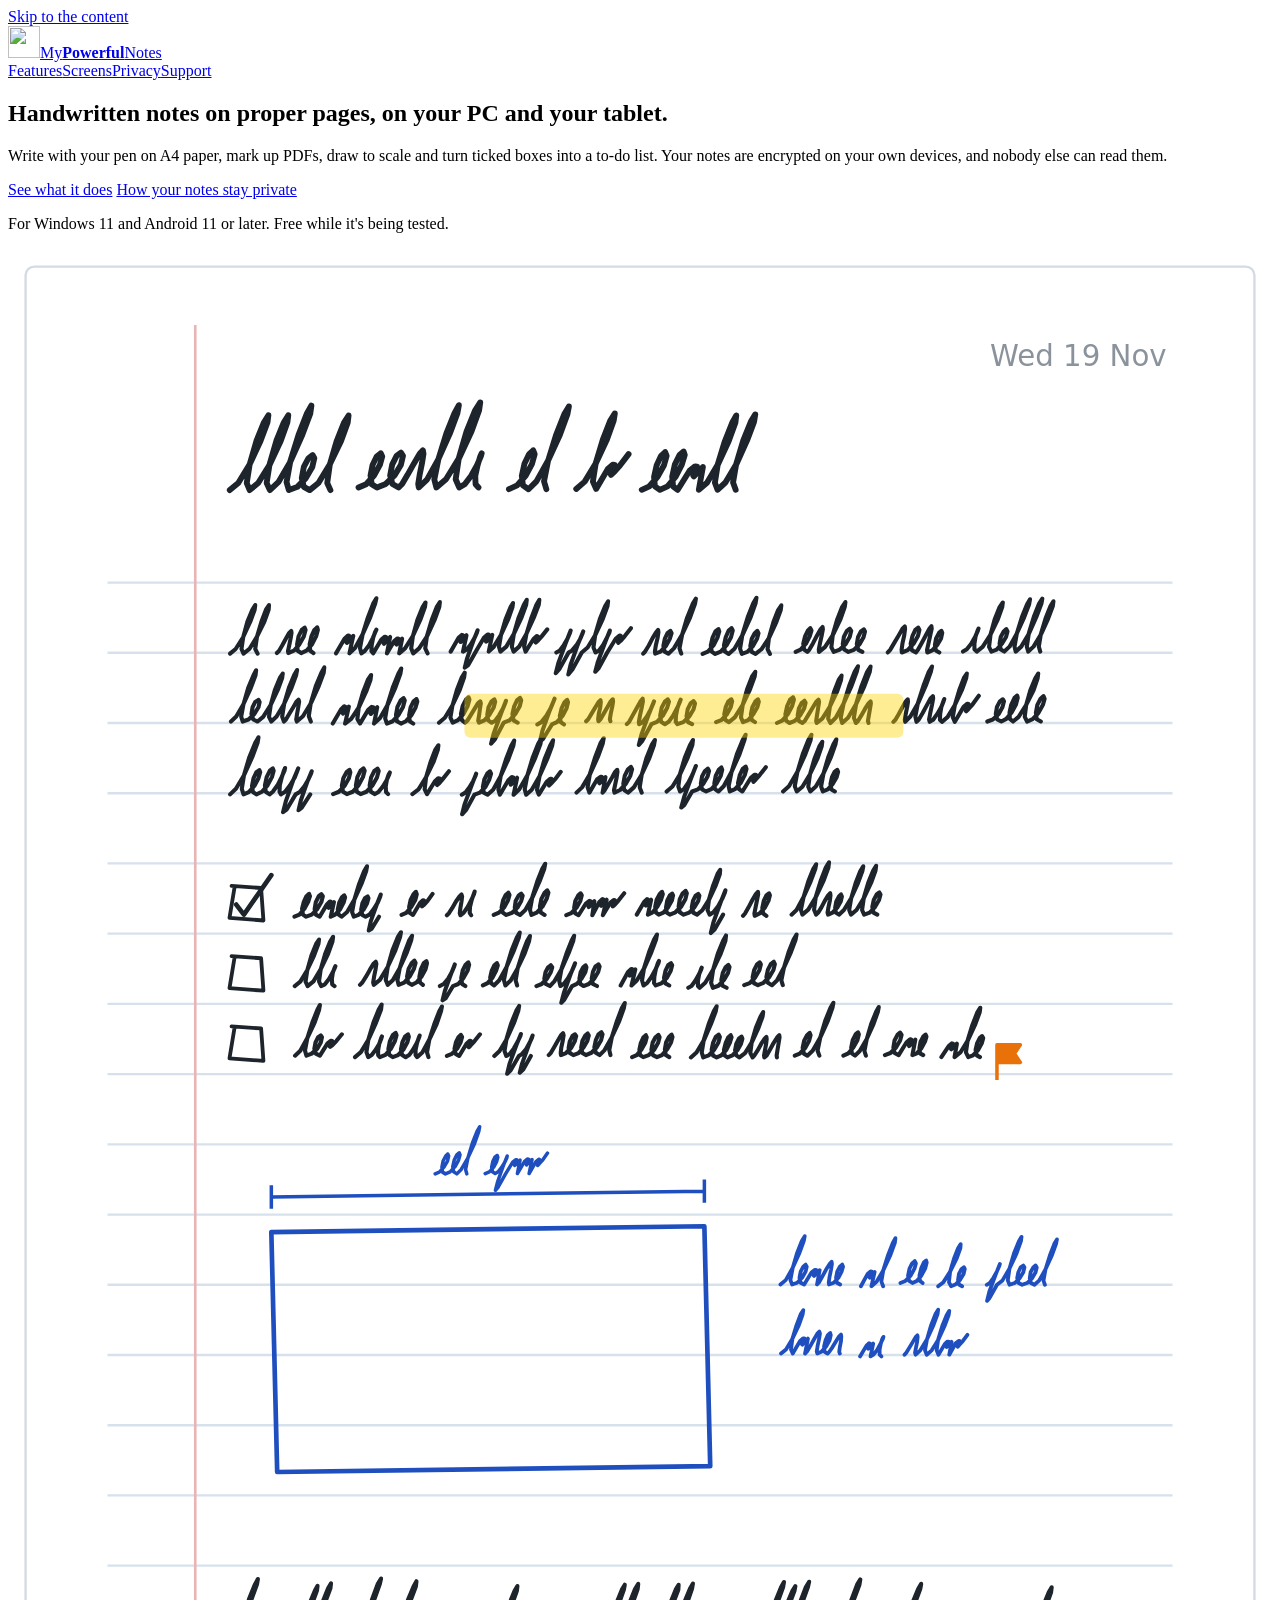
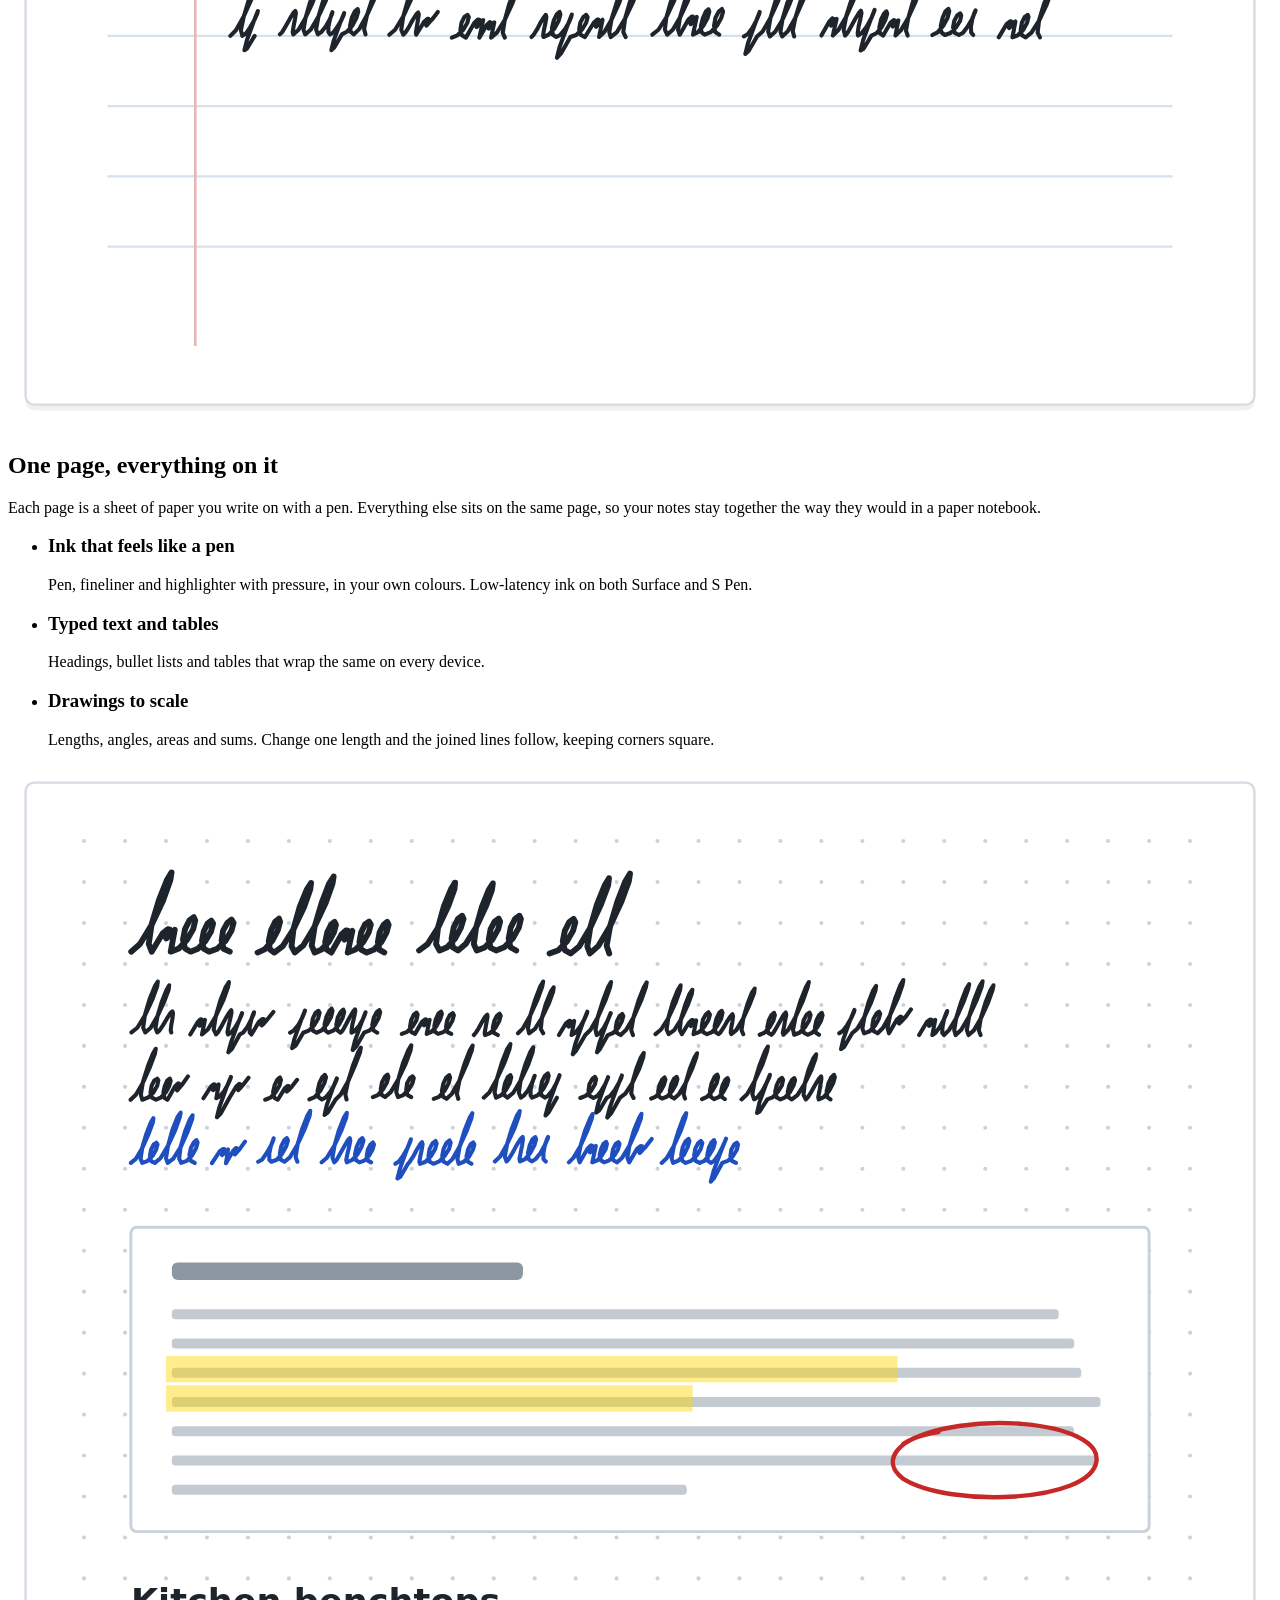
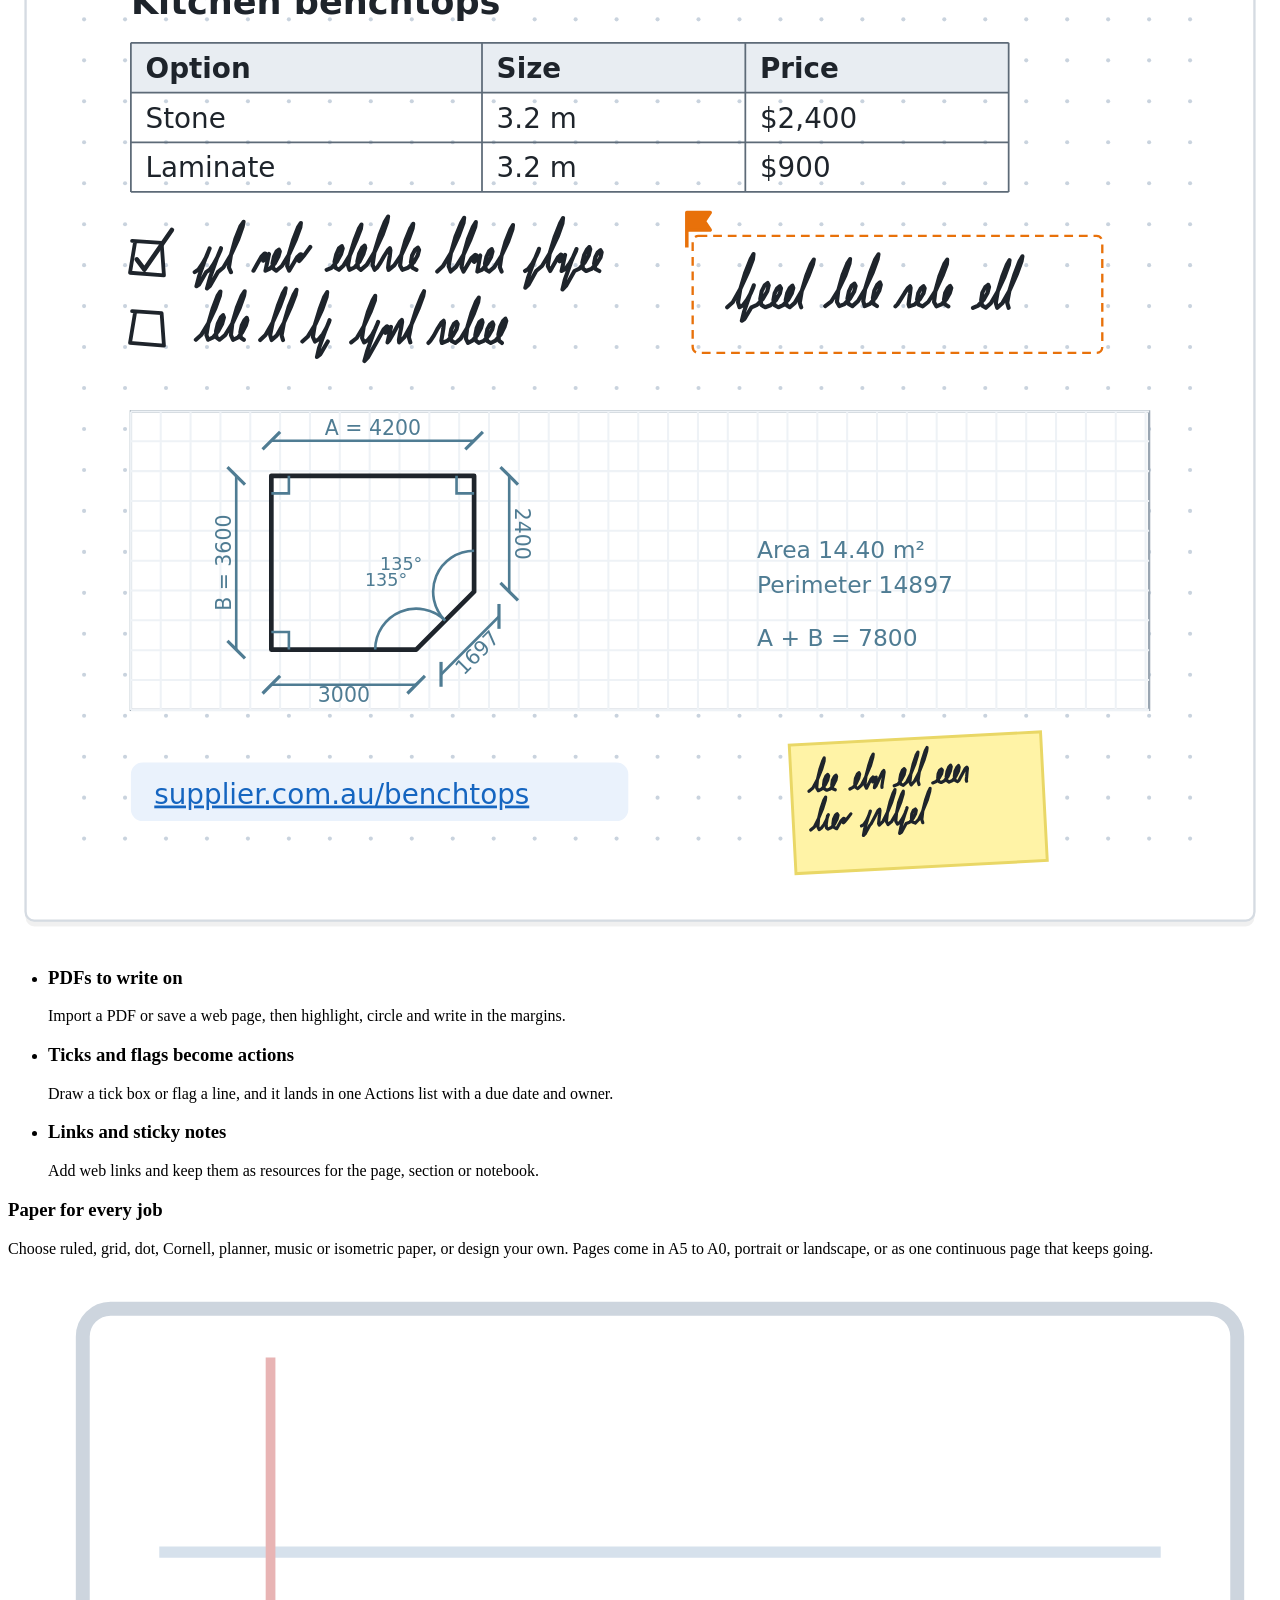
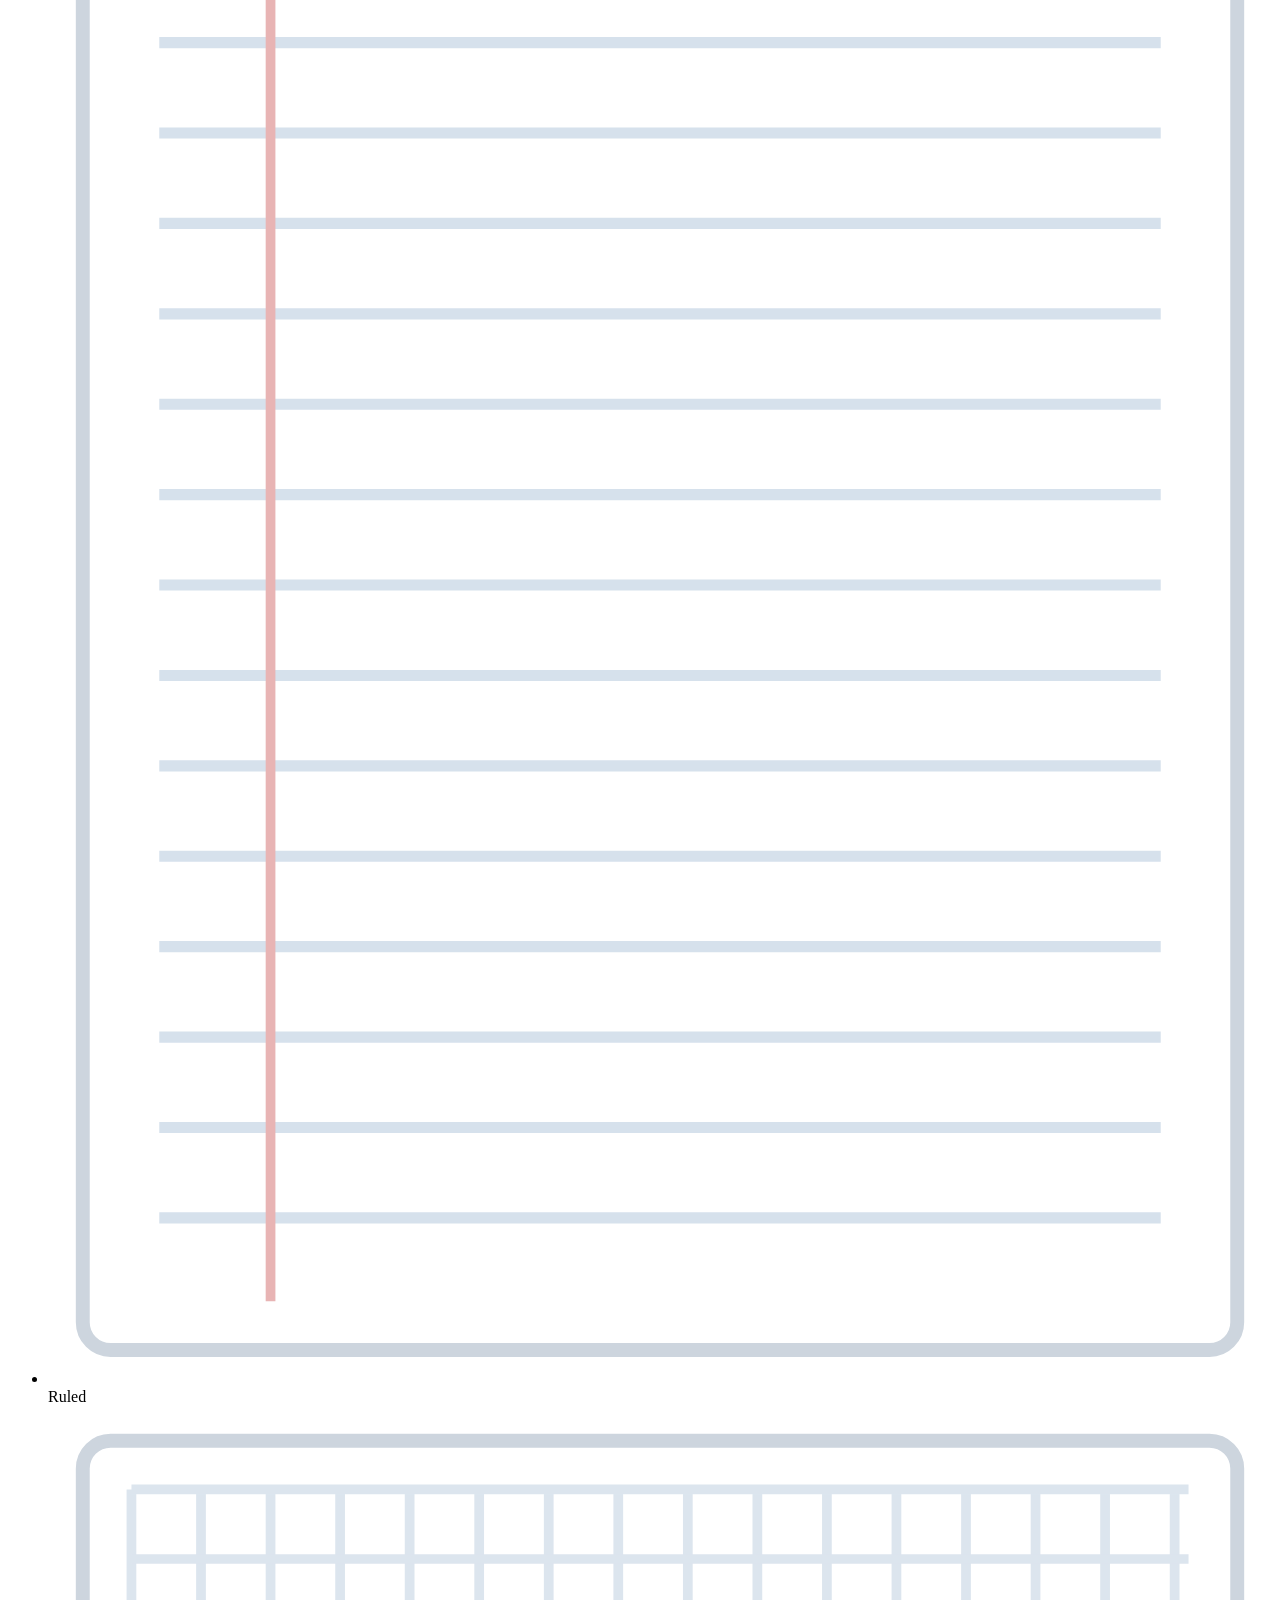
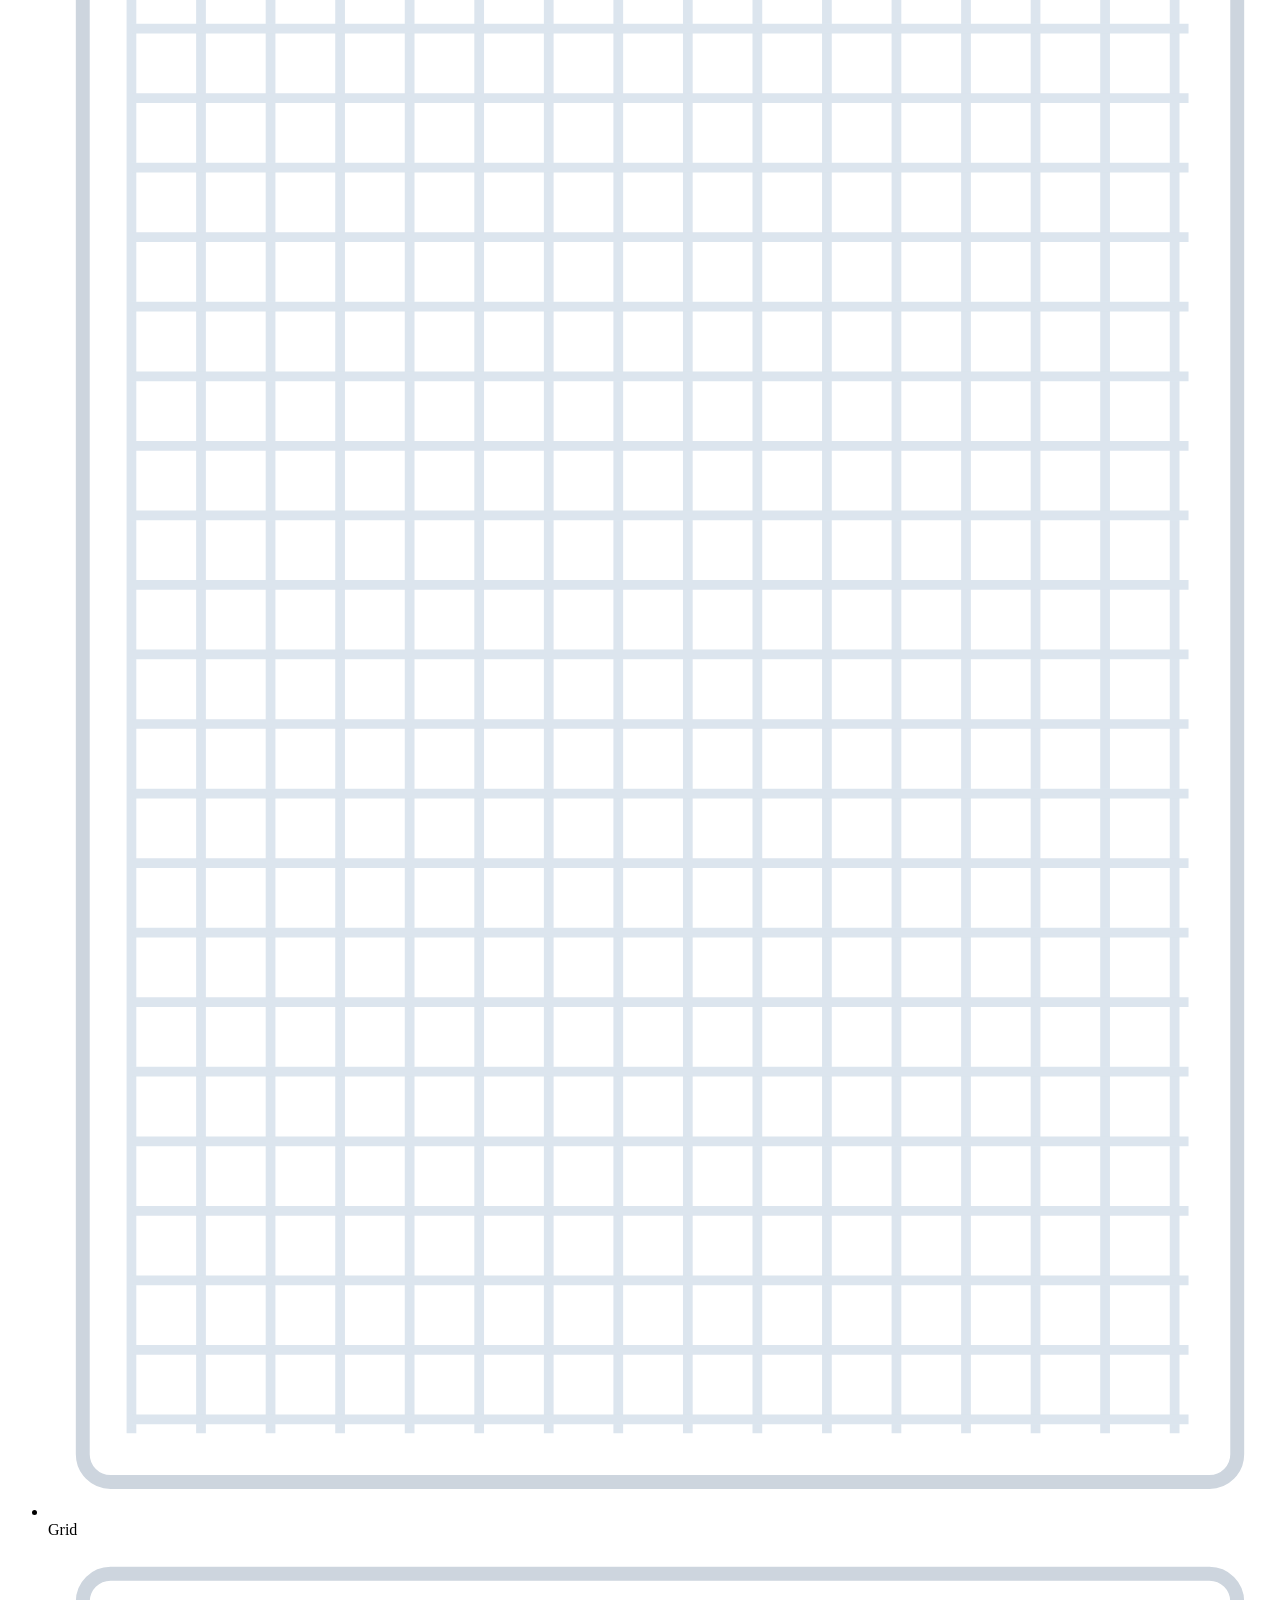
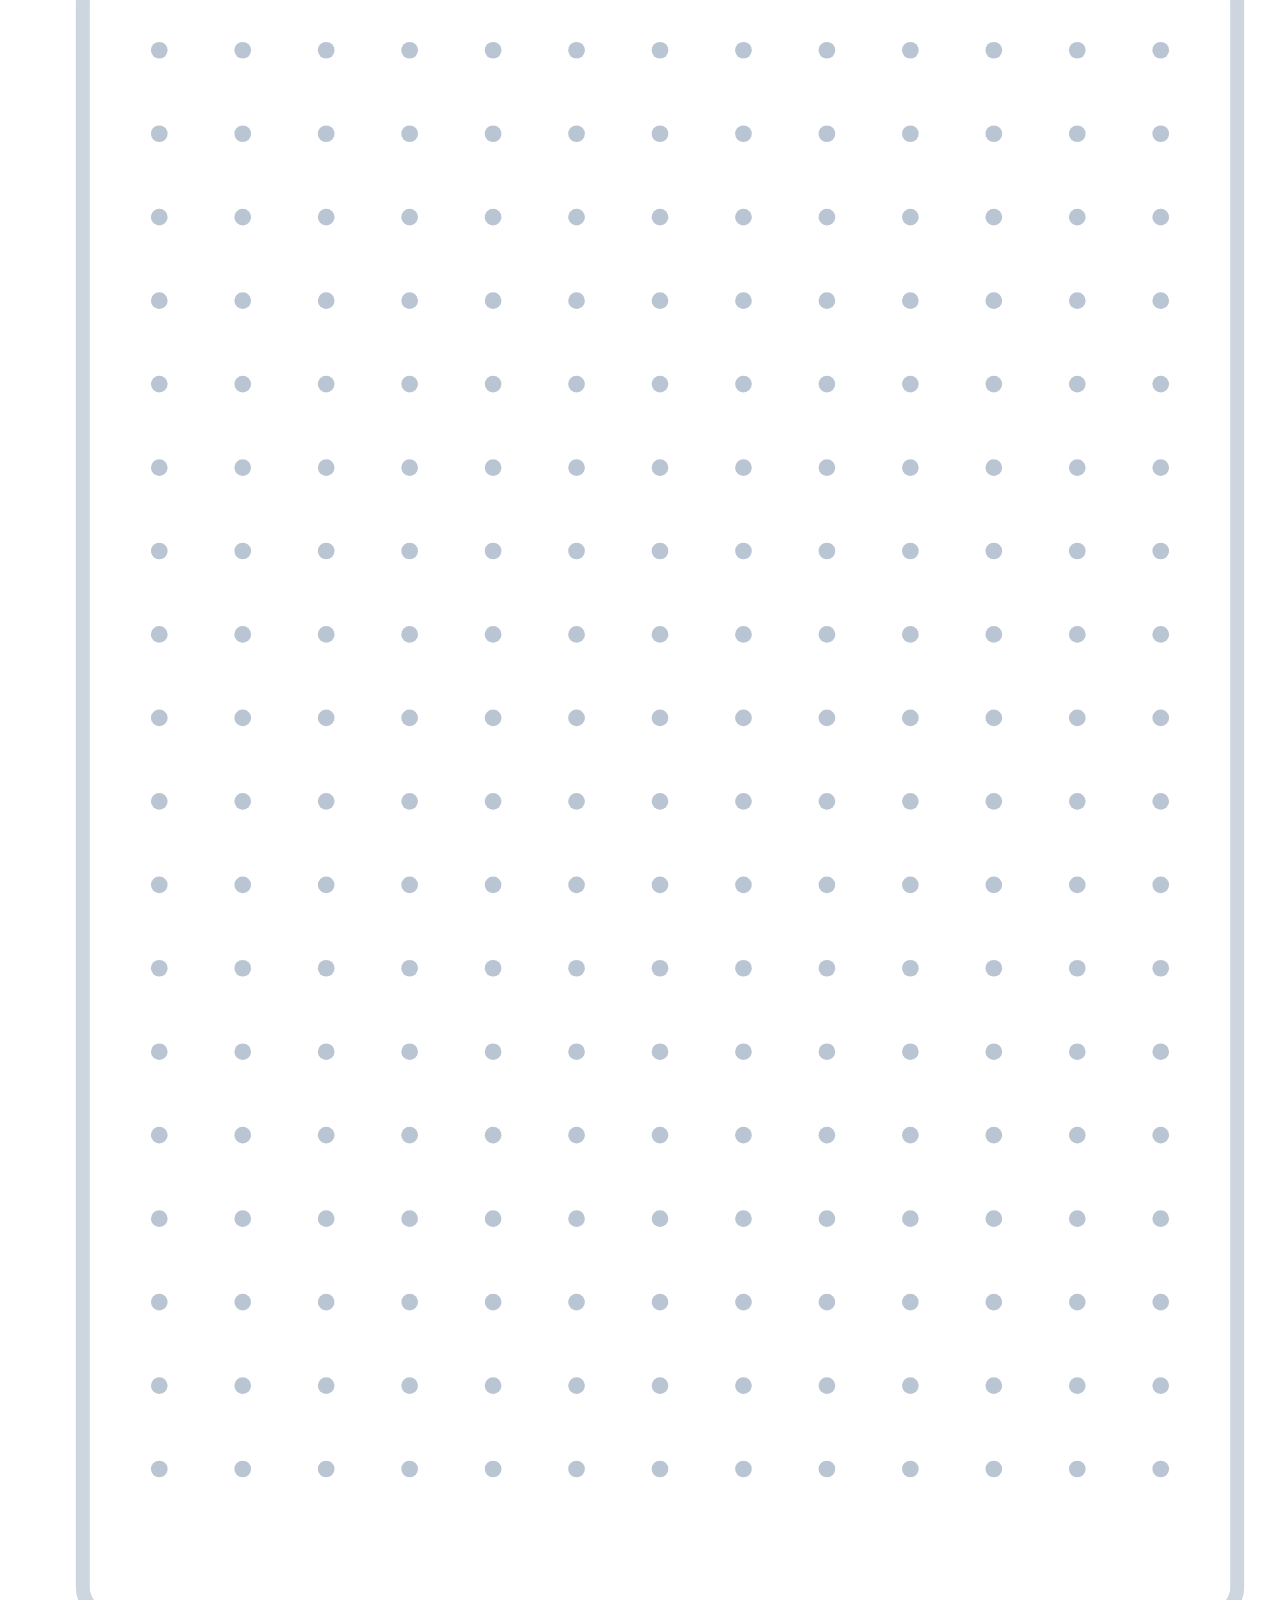
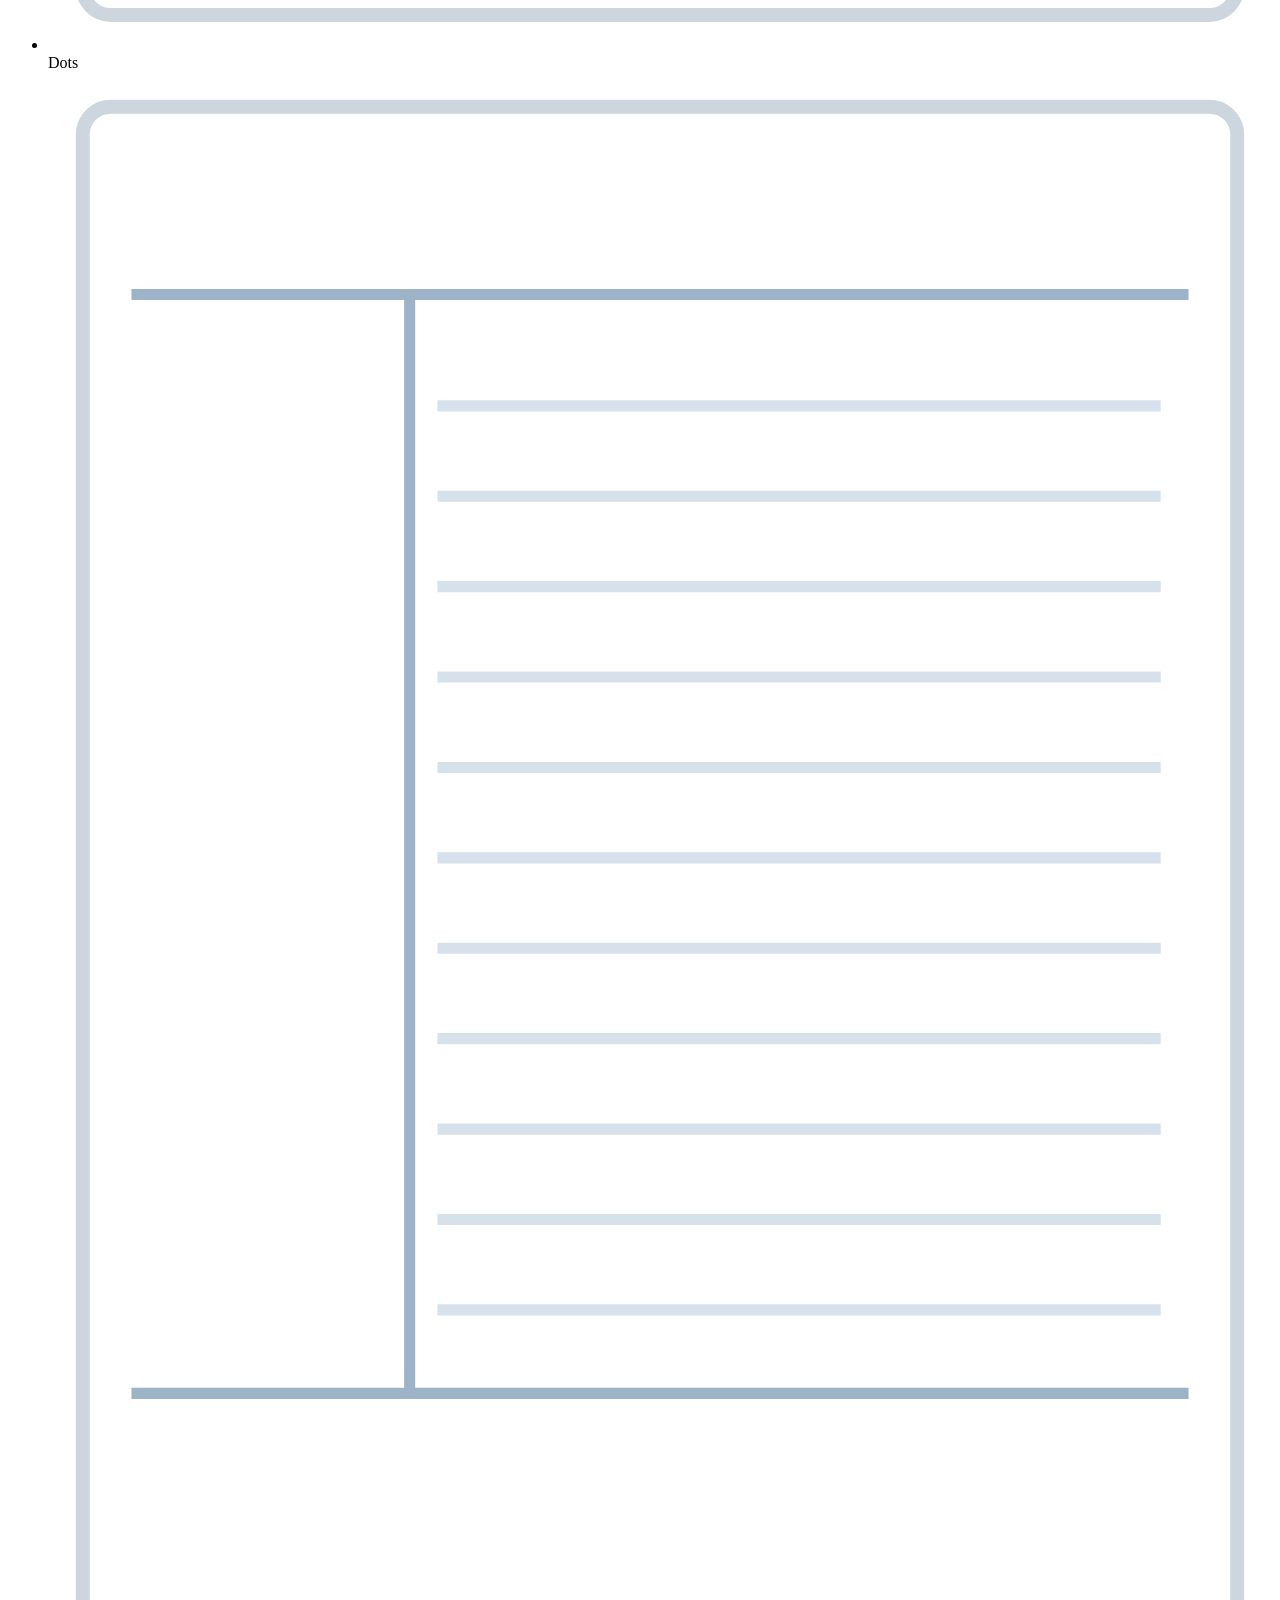
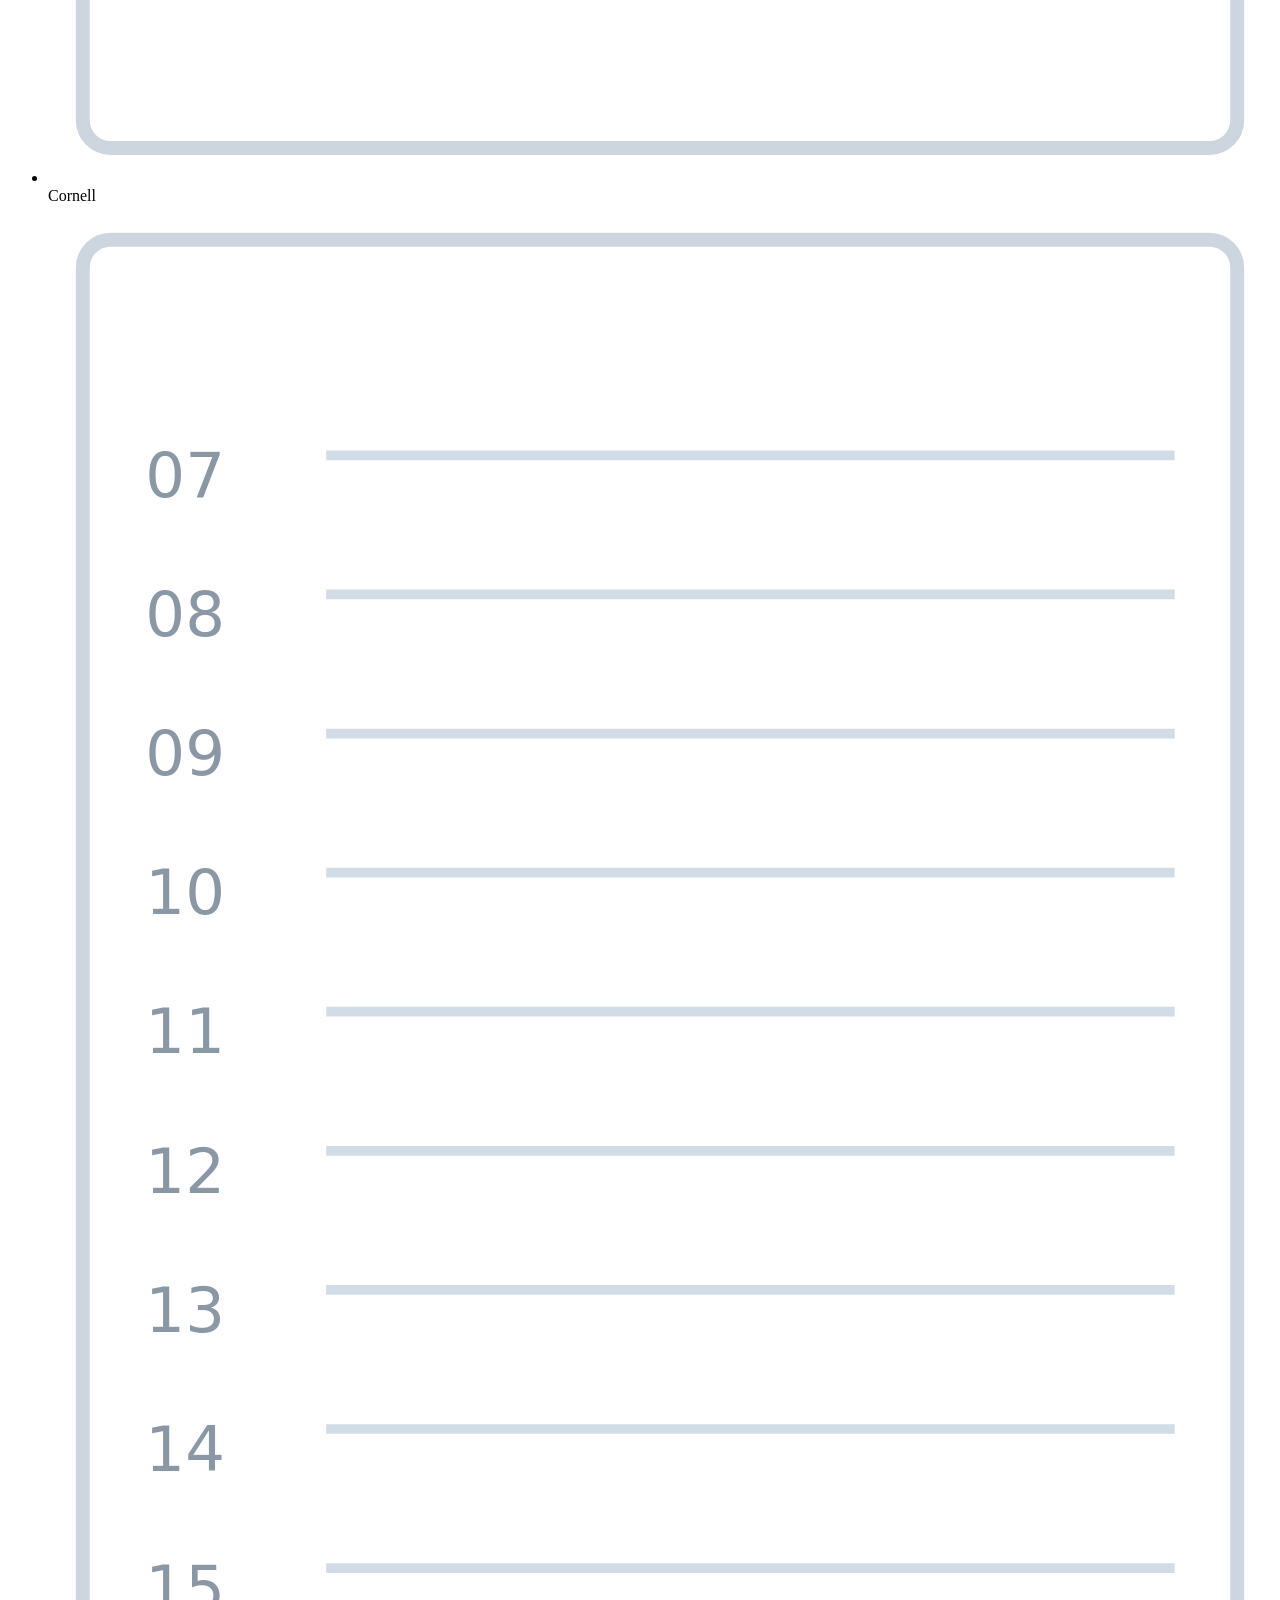
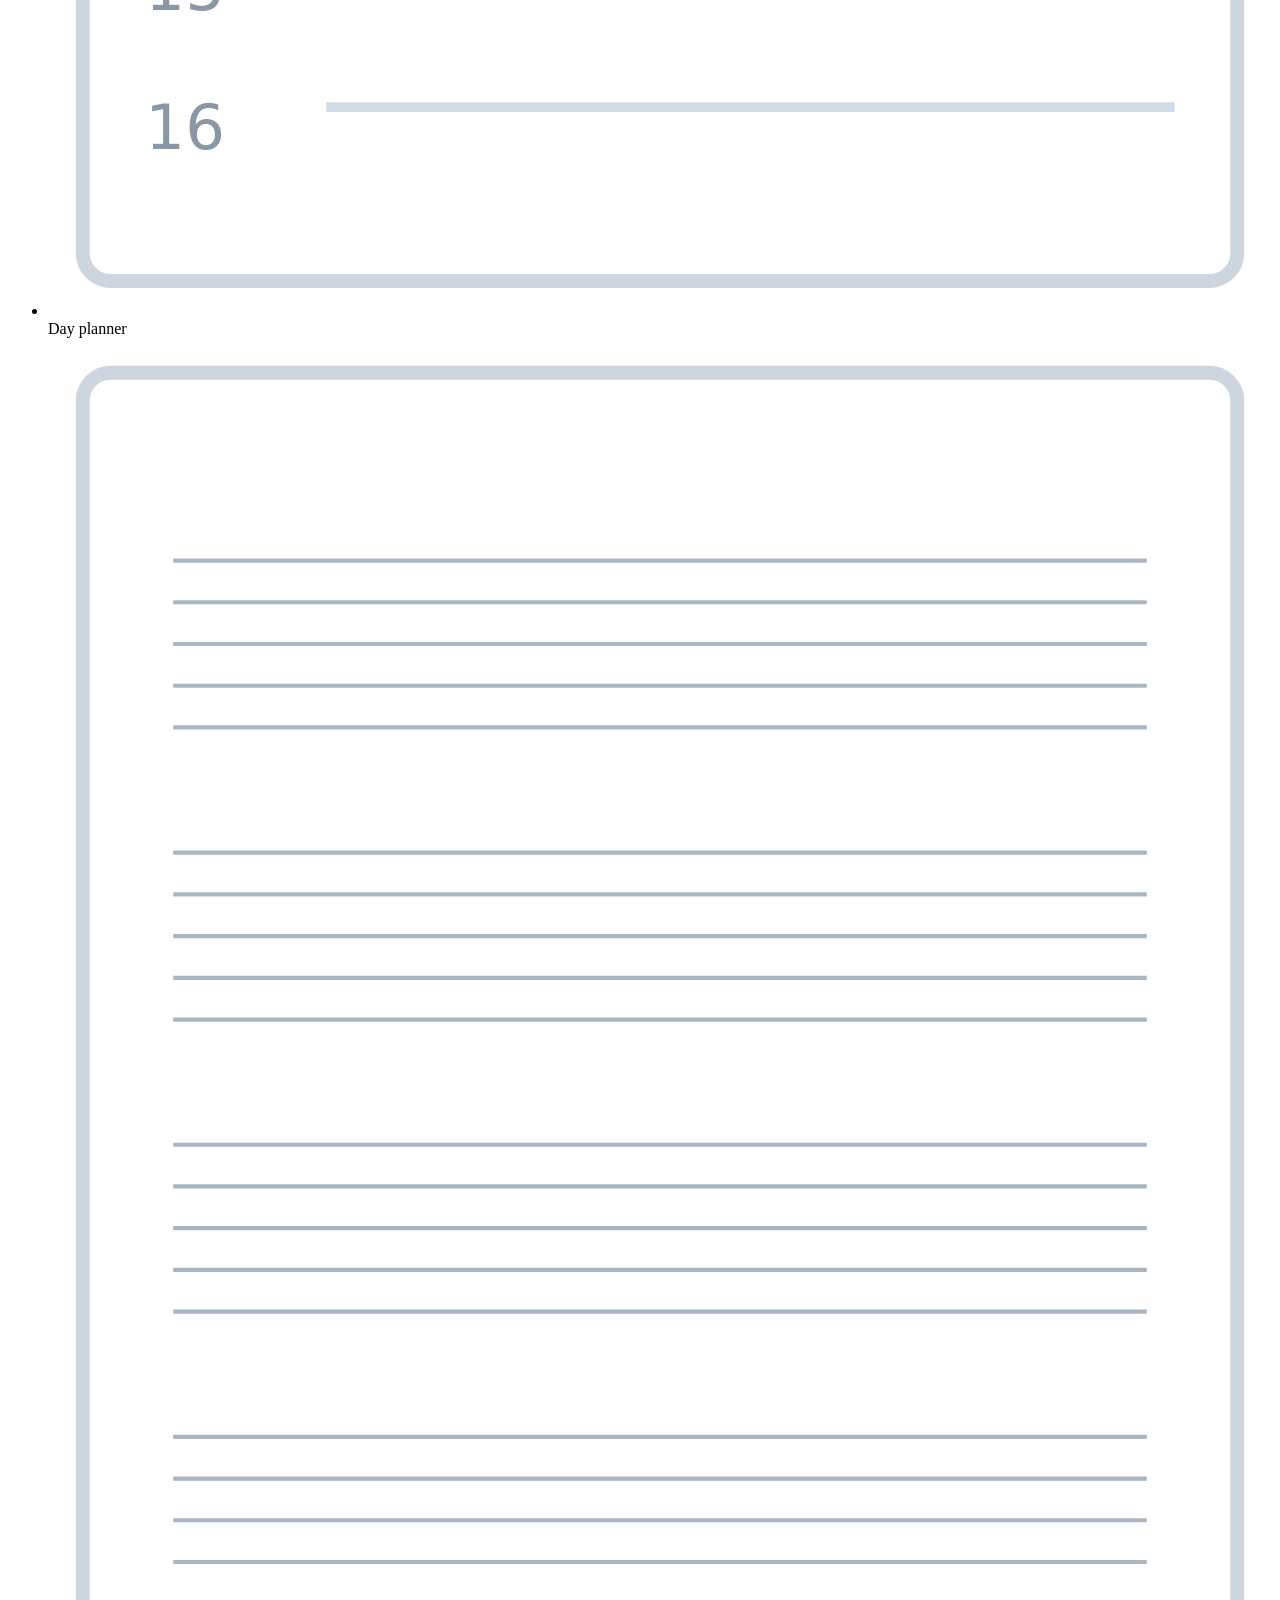
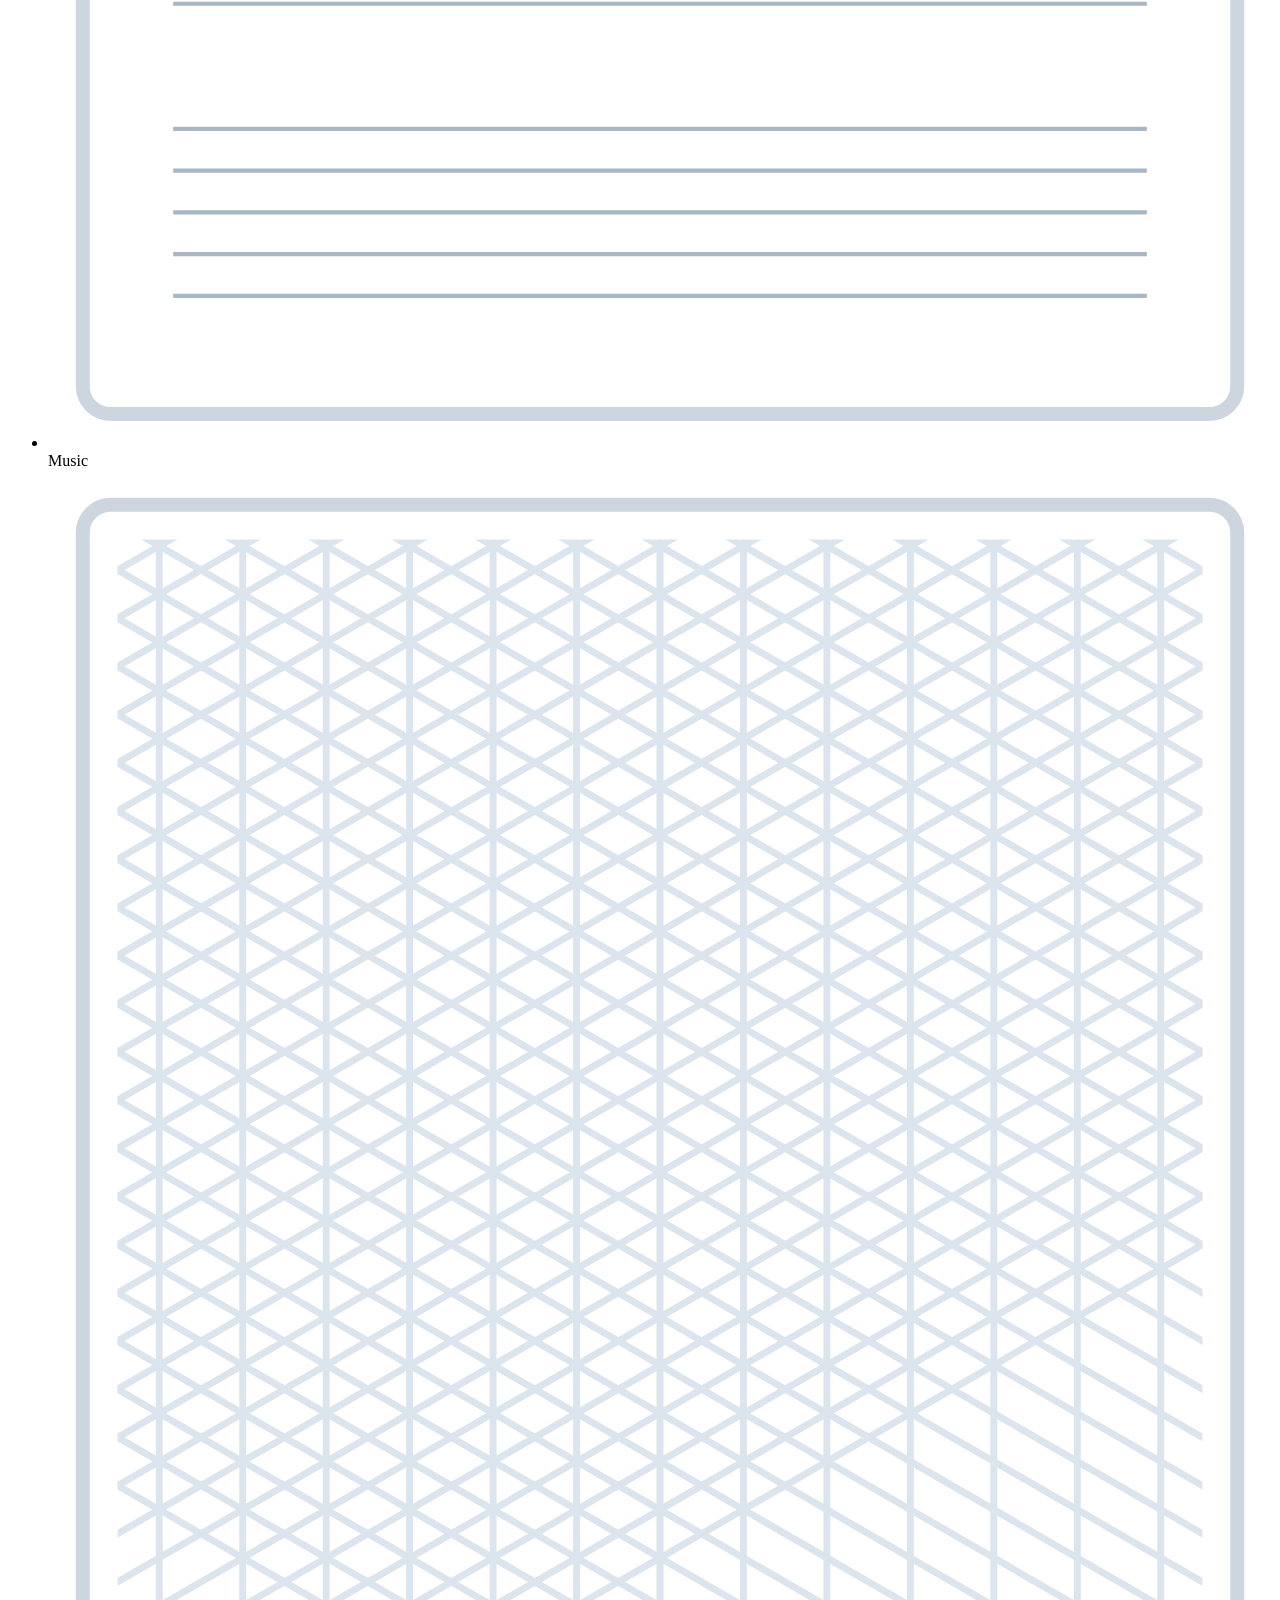
==== commit 344d89d5: "Brand: graphite tile with handwriting and a teal stylus; site in graphite and teal (light, graphite " ====
--- a/site/index.html
+++ b/site/index.html
@@ -10,7 +10,7 @@
 <link rel="icon" href="/favicon.ico" sizes="32x32">
 <link rel="apple-touch-icon" href="/apple-touch-icon.png">
 <link rel="manifest" href="/site.webmanifest">
-<meta name="theme-color" content="#005FB8">
+<meta name="theme-color" content="#1E242B">
 <meta property="og:type" content="website">
 <meta property="og:site_name" content="MyPowerfulNotes">
 <meta property="og:title" content="MyPowerfulNotes">
@@ -43,7 +43,7 @@
 </div>
 <p class="note">For Windows 11 and Android 11 or later. Free while it's being tested.</p>
 </div>
-<div class="hero-page"><svg viewBox="-6 -6 432 608" role="img" aria-label="A page of handwritten notes on ruled A4 paper, with a tick-box list, a highlighted line and a sketch"><rect x="0" y="2" width="420" height="594" rx="3" fill="#000" opacity="0.06"/><rect x="0" y="0" width="420" height="594" rx="3" fill="#fff" stroke="#D5DBE2" stroke-width="0.8"/><line x1="28" x2="392" y1="108.0" y2="108.0" stroke="#D6E1EC" stroke-width="0.8"/><line x1="28" x2="392" y1="132.0" y2="132.0" stroke="#D6E1EC" stroke-width="0.8"/><line x1="28" x2="392" y1="156.0" y2="156.0" stroke="#D6E1EC" stroke-width="0.8"/><line x1="28" x2="392" y1="180.0" y2="180.0" stroke="#D6E1EC" stroke-width="0.8"/><line x1="28" x2="392" y1="204.0" y2="204.0" stroke="#D6E1EC" stroke-width="0.8"/><line x1="28" x2="392" y1="228.0" y2="228.0" stroke="#D6E1EC" stroke-width="0.8"/><line x1="28" x2="392" y1="252.0" y2="252.0" stroke="#D6E1EC" stroke-width="0.8"/><line x1="28" x2="392" y1="276.0" y2="276.0" stroke="#D6E1EC" stroke-width="0.8"/><line x1="28" x2="392" y1="300.0" y2="300.0" stroke="#D6E1EC" stroke-width="0.8"/><line x1="28" x2="392" y1="324.0" y2="324.0" stroke="#D6E1EC" stroke-width="0.8"/><line x1="28" x2="392" y1="348.0" y2="348.0" stroke="#D6E1EC" stroke-width="0.8"/><line x1="28" x2="392" y1="372.0" y2="372.0" stroke="#D6E1EC" stroke-width="0.8"/><line x1="28" x2="392" y1="396.0" y2="396.0" stroke="#D6E1EC" stroke-width="0.8"/><line x1="28" x2="392" y1="420.0" y2="420.0" stroke="#D6E1EC" stroke-width="0.8"/><line x1="28" x2="392" y1="444.0" y2="444.0" stroke="#D6E1EC" stroke-width="0.8"/><line x1="28" x2="392" y1="468.0" y2="468.0" stroke="#D6E1EC" stroke-width="0.8"/><line x1="28" x2="392" y1="492.0" y2="492.0" stroke="#D6E1EC" stroke-width="0.8"/><line x1="28" x2="392" y1="516.0" y2="516.0" stroke="#D6E1EC" stroke-width="0.8"/><line x1="28" x2="392" y1="540.0" y2="540.0" stroke="#D6E1EC" stroke-width="0.8"/><line x1="58" x2="58" y1="20" y2="574" stroke="#E8B4B4" stroke-width="0.9"/><text x="390" y="34" font-family="Inter, 'Segoe UI', system-ui, sans-serif" font-size="10" font-weight="400" fill="#8A939C" text-anchor="end" >Wed 19 Nov</text><path d="M69.8 76.4 L72.7 74.0 L76.6 67.6 L80.3 59.6 L82.7 53.2 L83.0 50.8 L81.5 53.2 L78.9 59.6 L76.6 67.6 L75.6 74.0 L76.6 76.4 L79.5 74.0 L83.5 67.6 L87.2 59.6 L89.5 53.2 L89.8 50.8 L88.3 53.2 L85.7 59.6 L83.4 67.6 L82.4 74.0 L83.5 76.4 L86.4 73.7 L90.6 66.5 L94.6 57.5 L97.3 50.3 L97.7 47.5 L96.1 50.3 L93.3 57.5 L90.5 66.5 L89.2 73.7 L90.0 76.4 L92.9 75.3 L95.8 72.3 L98.0 68.5 L98.7 65.5 L98.1 64.4 L96.7 65.5 L95.1 68.5 L94.4 72.3 L95.1 75.3 L97.1 76.4 L100.1 74.0 L104.0 67.6 L107.8 59.7 L110.1 53.4 L110.4 50.9 L108.8 53.4 L106.3 59.7 L104.0 67.6 L103.1 74.0 L104.2 76.4 M113.8 75.5 L116.4 74.4 L119.1 71.4 L121.1 67.8 L121.9 64.9 L121.4 63.8 L120.0 64.9 L118.6 67.8 L117.9 71.4 L118.3 74.4 L120.1 75.5 L123.1 74.3 L126.1 71.4 L128.3 67.7 L129.0 64.7 L128.3 63.6 L126.8 64.7 L125.3 67.7 L124.6 71.4 L125.4 74.3 L127.5 75.5 L128.7 74.3 L130.6 71.1 L132.8 67.2 L134.7 64.0 L135.8 62.8 L136.0 64.0 L135.5 67.2 L134.7 71.1 L134.2 74.3 L134.4 75.5 L137.2 72.8 L141.1 65.8 L145.0 57.1 L147.6 50.1 L148.1 47.4 L146.6 50.1 L143.8 57.1 L141.1 65.8 L139.7 72.8 L140.4 75.5 L143.7 72.7 L148.2 65.4 L152.4 56.4 L155.0 49.2 L155.4 46.4 L153.6 49.2 L150.7 56.4 L148.1 65.4 L147.0 72.7 L148.2 75.5 L150.1 74.4 L152.3 71.5 L154.3 67.9 L155.6 64.9 L155.9 63.8 L155.4 64.9 L154.5 67.9 L153.7 71.5 L153.8 74.4 L154.8 75.5 M165.2 76.1 L168.0 74.8 L170.9 71.5 L173.1 67.4 L174.0 64.1 L173.5 62.8 L172.1 64.1 L170.5 67.4 L169.6 71.5 L170.0 74.8 L171.9 76.1 L174.6 73.4 L178.6 66.3 L182.6 57.6 L185.2 50.5 L185.7 47.8 L184.1 50.5 L181.3 57.6 L178.6 66.3 L177.2 73.4 L178.0 76.1 M188.2 76.0 L191.1 73.5 L195.0 67.1 L198.7 59.1 L201.0 52.7 L201.4 50.2 L199.8 52.7 L197.3 59.1 L194.9 67.1 L193.9 73.5 L195.0 76.0 L199.0 69.2 L200.7 67.7 L201.3 67.8 L201.1 68.8 L200.5 70.0 L200.0 71.0 L200.1 71.2 L201.2 70.2 L203.2 67.9 L206.1 64.1 M210.6 76.3 L213.2 75.1 L216.0 71.9 L218.2 67.9 L219.1 64.7 L218.6 63.4 L217.2 64.7 L215.7 67.9 L214.8 71.9 L215.1 75.1 L216.8 76.3 L219.4 75.1 L222.2 71.8 L224.3 67.7 L225.3 64.4 L224.9 63.2 L223.5 64.4 L221.9 67.7 L221.0 71.8 L221.3 75.1 L222.9 76.3 L227.0 69.7 L228.8 68.3 L229.5 68.4 L229.3 69.3 L228.7 70.5 L228.2 71.5 L228.4 71.7 L229.4 70.7 L231.5 68.5 L230.1 76.3 L232.9 73.9 L236.7 67.5 L240.3 59.7 L242.6 53.4 L242.9 50.9 L241.5 53.4 L239.0 59.7 L236.6 67.5 L235.6 73.9 L236.5 76.3 L239.2 73.8 L243.0 67.4 L246.6 59.4 L249.0 53.0 L249.4 50.5 L247.9 53.0 L245.3 59.4 L242.9 67.4 L241.8 73.8 L242.7 76.3" fill="none" stroke="#1B1B1B" stroke-width="2.0" stroke-linecap="round" stroke-linejoin="round" /><path d="M69.9 132.3 L71.8 130.7 L74.4 126.6 L76.8 121.4 L78.3 117.3 L78.5 115.7 L77.5 117.3 L75.8 121.4 L74.4 126.6 L73.8 130.7 L74.5 132.3 L76.5 130.7 L79.1 126.5 L81.6 121.4 L83.1 117.2 L83.2 115.7 L82.2 117.2 L80.6 121.4 L79.1 126.5 L78.5 130.7 L79.3 132.3 M85.9 132.1 L86.6 131.4 L87.7 129.5 L89.0 127.1 L90.1 125.2 L90.8 124.5 L90.9 125.2 L90.6 127.1 L90.1 129.5 L89.7 131.4 L89.8 132.1 L91.7 131.3 L93.6 129.1 L95.1 126.4 L95.7 124.2 L95.4 123.4 L94.4 124.2 L93.3 126.4 L92.8 129.1 L93.0 131.3 L94.2 132.1 L96.0 131.3 L97.9 129.1 L99.3 126.4 L99.9 124.2 L99.7 123.3 L98.7 124.2 L97.7 126.4 L97.1 129.1 L97.3 131.3 L98.4 132.1 M106.1 132.2 L109.0 127.2 L110.2 126.1 L110.6 126.2 L110.5 126.9 L110.0 127.8 L109.7 128.5 L109.8 128.6 L110.5 128.0 L112.0 126.2 L110.7 132.2 L112.6 130.4 L115.2 125.7 L117.8 119.9 L119.5 115.2 L119.9 113.4 L118.8 115.2 L117.0 119.9 L115.2 125.7 L114.3 130.4 L114.8 132.2 L115.9 131.4 L117.4 129.4 L118.7 126.9 L119.6 124.8 L119.9 124.1 L119.5 124.8 L118.8 126.9 L118.3 129.4 L118.2 131.4 L118.8 132.2 L121.6 127.5 L122.8 126.5 L123.2 126.6 L123.1 127.2 L122.7 128.1 L122.4 128.8 L122.5 128.9 L123.2 128.2 L124.6 126.6 L123.5 132.2 L126.0 128.0 L127.1 127.1 L127.5 127.2 L127.4 127.8 L127.0 128.5 L126.7 129.1 L126.8 129.2 L127.4 128.6 L128.7 127.2 L127.7 132.2 L129.7 130.5 L132.4 126.2 L134.9 120.8 L136.5 116.4 L136.7 114.8 L135.7 116.4 L133.9 120.8 L132.4 126.2 L131.8 130.5 L132.5 132.2 L134.5 130.5 L137.3 126.2 L139.8 120.8 L141.4 116.4 L141.6 114.7 L140.5 116.4 L138.8 120.8 L137.2 126.2 L136.6 130.5 L137.4 132.2 M145.3 131.6 L148.0 126.9 L149.1 125.9 L149.5 126.0 L149.4 126.6 L149.0 127.5 L148.6 128.2 L148.7 128.3 L149.4 127.6 L150.7 126.0 L149.5 131.6 L150.8 130.9 L152.2 129.1 L153.5 126.8 L154.3 125.0 L154.5 124.3 L153.1 127.8 L150.9 133.9 L150.1 137.1 L151.3 136.2 L153.9 131.6 L156.7 126.8 L157.9 125.8 L158.3 125.8 L158.1 126.5 L157.7 127.4 L157.4 128.1 L157.4 128.2 L158.1 127.6 L159.5 125.9 L158.3 131.6 L160.0 130.0 L162.5 125.9 L164.9 120.7 L166.4 116.5 L166.6 115.0 L165.7 116.5 L164.0 120.7 L162.5 125.9 L161.8 130.0 L162.3 131.6 L164.3 129.9 L166.9 125.5 L169.5 120.0 L171.1 115.6 L171.3 113.9 L170.3 115.6 L168.5 120.0 L166.9 125.5 L166.2 129.9 L166.8 131.6 L168.7 129.9 L171.2 125.5 L173.7 120.0 L175.4 115.6 L175.6 113.9 L174.6 115.6 L172.9 120.0 L171.2 125.5 L170.4 129.9 L170.9 131.6 L173.6 127.3 L174.7 126.3 L175.1 126.4 L175.0 127.0 L174.6 127.8 L174.3 128.4 L174.4 128.5 L175.1 127.9 L176.4 126.4 L178.3 124.0 M181.4 131.9 L182.6 131.2 L184.0 129.3 L185.3 127.0 L186.1 125.1 L186.3 124.4 L184.7 128.5 L182.1 135.5 L181.2 139.0 L182.5 137.5 L185.6 131.9 L186.8 131.2 L188.3 129.4 L189.6 127.2 L190.4 125.3 L190.6 124.7 L188.9 128.8 L186.3 136.0 L185.5 139.4 L186.9 137.7 L190.1 131.9 L192.1 130.2 L194.8 125.8 L197.3 120.4 L198.9 116.0 L199.1 114.4 L198.1 116.0 L196.3 120.4 L194.7 125.8 L194.1 130.2 L194.8 131.9 L196.0 131.2 L197.4 129.3 L198.6 127.0 L199.5 125.2 L199.7 124.4 L198.1 128.4 L195.6 135.1 L194.7 138.5 L195.9 137.2 L198.8 131.9 L201.7 127.2 L203.0 126.1 L203.4 126.2 L203.3 126.9 L202.9 127.8 L202.5 128.4 L202.6 128.6 L203.4 127.9 L204.8 126.3 L206.9 123.6 M211.1 132.3 L211.8 131.5 L213.0 129.5 L214.3 127.0 L215.5 125.0 L216.2 124.2 L216.3 125.0 L216.0 127.0 L215.4 129.5 L215.1 131.5 L215.2 132.3 L217.0 131.6 L218.9 129.6 L220.2 127.2 L220.8 125.3 L220.4 124.5 L219.4 125.3 L218.5 127.2 L218.0 129.6 L218.4 131.6 L219.7 132.3 L221.6 130.5 L224.4 125.8 L227.1 120.0 L228.8 115.3 L229.1 113.5 L228.0 115.3 L226.1 120.0 L224.4 125.8 L223.5 130.5 L224.1 132.3 M231.4 132.4 L233.2 131.6 L235.1 129.5 L236.5 126.8 L237.1 124.7 L236.8 123.9 L235.8 124.7 L234.8 126.8 L234.2 129.5 L234.5 131.6 L235.7 132.4 L237.6 131.6 L239.6 129.4 L241.1 126.7 L241.7 124.4 L241.3 123.6 L240.3 124.4 L239.3 126.7 L238.7 129.4 L239.0 131.6 L240.3 132.4 L242.3 130.6 L245.1 125.8 L247.8 119.9 L249.5 115.1 L249.8 113.2 L248.7 115.1 L246.8 119.9 L245.0 125.8 L244.2 130.6 L244.8 132.4 L246.7 131.7 L248.6 129.7 L250.0 127.2 L250.5 125.3 L250.1 124.5 L249.2 125.3 L248.2 127.2 L247.7 129.7 L248.2 131.7 L249.5 132.4 L251.5 130.8 L254.2 126.7 L256.6 121.5 L258.1 117.4 L258.3 115.8 L257.2 117.4 L255.6 121.5 L254.1 126.7 L253.6 130.8 L254.4 132.4 M263.2 131.7 L264.9 130.9 L266.7 128.9 L268.0 126.4 L268.6 124.4 L268.2 123.6 L267.4 124.4 L266.4 126.4 L265.8 128.9 L266.1 130.9 L267.2 131.7 L267.9 130.9 L269.1 128.8 L270.5 126.1 L271.7 124.0 L272.4 123.2 L272.5 124.0 L272.1 126.1 L271.5 128.8 L271.1 130.9 L271.2 131.7 L273.2 130.1 L276.0 125.8 L278.5 120.6 L280.0 116.3 L280.2 114.7 L279.1 116.3 L277.4 120.6 L275.9 125.8 L275.4 130.1 L276.2 131.7 L278.3 130.9 L280.3 129.0 L281.7 126.5 L282.2 124.5 L281.7 123.8 L280.7 124.5 L279.7 126.5 L279.3 129.0 L279.8 130.9 L281.2 131.7 L283.1 131.0 L285.1 129.0 L286.4 126.7 L286.9 124.7 L286.5 124.0 L285.5 124.7 L284.5 126.7 L284.1 129.0 L284.6 131.0 L286.0 131.7 M294.7 131.9 L295.5 131.0 L296.8 128.8 L298.4 126.1 L299.7 123.8 L300.5 123.0 L300.6 123.8 L300.3 126.1 L299.7 128.8 L299.4 131.0 L299.5 131.9 L301.5 131.1 L303.5 128.9 L305.0 126.3 L305.5 124.2 L305.1 123.4 L304.1 124.2 L303.1 126.3 L302.5 128.9 L302.9 131.1 L304.3 131.9 L305.0 131.0 L306.2 128.8 L307.7 126.0 L308.9 123.8 L309.6 122.9 L309.7 123.8 L309.2 126.0 L308.6 128.8 L308.1 131.0 L308.2 131.9 L309.9 131.2 L311.6 129.3 L312.9 127.1 L313.3 125.2 L313.0 124.5 L312.2 125.2 L311.2 127.1 L310.8 129.3 L311.1 131.2 L312.3 131.9 M320.4 131.6 L321.7 130.8 L323.2 128.9 L324.6 126.4 L325.5 124.4 L325.7 123.7 L325.4 124.4 L324.7 126.4 L324.3 128.9 L324.3 130.8 L325.1 131.6 L327.1 130.0 L329.8 125.8 L332.3 120.6 L333.8 116.4 L334.0 114.8 L332.9 116.4 L331.2 120.6 L329.8 125.8 L329.3 130.0 L330.1 131.6 L331.9 130.9 L333.7 128.9 L335.1 126.6 L335.6 124.7 L335.2 123.9 L334.3 124.7 L333.3 126.6 L332.9 128.9 L333.3 130.9 L334.5 131.6 L336.3 129.9 L338.8 125.4 L341.3 119.9 L343.0 115.4 L343.3 113.7 L342.3 115.4 L340.5 119.9 L338.8 125.4 L338.0 129.9 L338.4 131.6 L340.3 129.9 L343.0 125.3 L345.5 119.7 L347.2 115.2 L347.5 113.5 L346.4 115.2 L344.6 119.7 L342.9 125.3 L342.2 129.9 L342.7 131.6 L344.5 129.9 L347.1 125.6 L349.5 120.3 L351.1 116.0 L351.3 114.4 L350.3 116.0 L348.6 120.3 L347.0 125.6 L346.3 129.9 L346.8 131.6 M70.2 155.5 L72.0 153.8 L74.5 149.5 L77.0 144.0 L78.6 139.7 L78.8 138.0 L77.9 139.7 L76.1 144.0 L74.5 149.5 L73.7 153.8 L74.2 155.5 L76.2 154.8 L78.2 152.9 L79.6 150.6 L80.0 148.8 L79.6 148.1 L78.5 148.8 L77.6 150.6 L77.2 152.9 L77.8 154.8 L79.3 155.5 L81.2 153.9 L83.8 149.8 L86.2 144.7 L87.7 140.6 L87.9 139.1 L86.9 140.6 L85.2 144.7 L83.8 149.8 L83.2 153.9 L84.0 155.5 L85.8 153.8 L88.4 149.4 L90.9 144.0 L92.5 139.6 L92.8 137.9 L91.8 139.6 L90.0 144.0 L88.4 149.4 L87.7 153.8 L88.3 155.5 L89.0 154.8 L90.1 152.9 L91.5 150.6 L92.6 148.7 L93.3 148.0 L93.5 148.7 L93.2 150.6 L92.8 152.9 L92.5 154.8 L92.7 155.5 L94.8 153.7 L97.6 149.1 L100.2 143.4 L101.9 138.8 L102.1 137.0 L101.1 138.8 L99.2 143.4 L97.5 149.1 L96.8 153.7 L97.5 155.5 M105.0 156.2 L107.8 151.4 L108.9 150.3 L109.3 150.4 L109.2 151.1 L108.7 152.0 L108.4 152.6 L108.5 152.8 L109.2 152.1 L110.5 150.4 L109.2 156.2 L111.3 154.6 L114.0 150.5 L116.4 145.3 L117.9 141.2 L118.1 139.6 L117.0 141.2 L115.4 145.3 L113.9 150.5 L113.4 154.6 L114.3 156.2 L117.1 151.5 L118.3 150.5 L118.8 150.6 L118.7 151.2 L118.3 152.1 L117.9 152.8 L118.0 152.9 L118.7 152.2 L120.2 150.6 L119.1 156.2 L121.1 154.4 L123.8 149.7 L126.4 143.9 L128.1 139.2 L128.4 137.4 L127.4 139.2 L125.5 143.9 L123.7 149.7 L122.9 154.4 L123.5 156.2 L125.5 155.4 L127.5 153.2 L129.0 150.5 L129.6 148.3 L129.2 147.5 L128.2 148.3 L127.1 150.5 L126.6 153.2 L126.9 155.4 L128.3 156.2 L130.0 155.4 L131.9 153.3 L133.3 150.7 L133.9 148.6 L133.6 147.8 L132.6 148.6 L131.6 150.7 L131.1 153.3 L131.3 155.4 L132.5 156.2 M141.3 155.9 L143.3 154.2 L145.9 150.0 L148.4 144.7 L149.9 140.4 L150.1 138.8 L149.1 140.4 L147.4 144.7 L145.9 150.0 L145.2 154.2 L146.0 155.9 L147.8 155.0 L149.7 152.9 L151.1 150.2 L151.7 148.0 L151.4 147.2 L150.5 148.0 L149.4 150.2 L148.8 152.9 L149.1 155.0 L150.2 155.9 L151.0 155.2 L152.1 153.4 L153.5 151.1 L154.6 149.3 L155.4 148.6 L155.6 149.3 L155.3 151.1 L155.0 153.4 L154.7 155.2 L155.0 155.9 L156.8 155.1 L158.6 153.1 L160.0 150.7 L160.5 148.7 L160.2 147.9 L159.2 148.7 L158.2 150.7 L157.8 153.1 L158.1 155.1 L159.3 155.9 L160.5 155.2 L161.9 153.3 L163.2 151.0 L164.0 149.1 L164.2 148.4 L162.6 152.5 L160.0 159.6 L159.1 163.1 L160.4 161.6 L163.4 155.9 L165.4 155.1 L167.4 152.9 L168.9 150.3 L169.4 148.2 L169.0 147.4 L168.0 148.2 L167.0 150.3 L166.4 152.9 L166.8 155.1 L168.2 155.9 M174.9 156.5 L176.3 155.7 L178.0 153.5 L179.6 150.7 L180.5 148.5 L180.8 147.7 L179.2 151.6 L176.7 158.5 L175.8 162.3 L176.9 161.4 L179.9 156.5 L181.6 155.7 L183.5 153.6 L184.9 151.0 L185.4 148.9 L185.1 148.1 L184.2 148.9 L183.2 151.0 L182.6 153.6 L182.9 155.7 L184.0 156.5 M191.6 155.4 L192.3 154.7 L193.4 152.9 L194.7 150.7 L195.8 148.9 L196.5 148.2 L196.6 148.9 L196.4 150.7 L195.9 152.9 L195.7 154.7 L195.8 155.4 L196.5 154.7 L197.6 152.8 L198.9 150.5 L200.0 148.6 L200.7 147.9 L200.8 148.6 L200.5 150.5 L200.0 152.8 L199.7 154.7 L199.9 155.4 M205.5 156.4 L206.3 155.6 L207.5 153.4 L209.0 150.7 L210.2 148.6 L210.9 147.7 L211.0 148.6 L210.6 150.7 L210.0 153.4 L209.6 155.6 L209.7 156.4 L210.9 155.7 L212.4 153.7 L213.7 151.3 L214.5 149.4 L214.8 148.6 L213.1 152.8 L210.5 159.9 L209.6 163.5 L210.8 162.1 L213.9 156.4 L215.8 155.6 L217.8 153.5 L219.3 150.8 L219.9 148.7 L219.5 147.9 L218.5 148.7 L217.4 150.8 L216.9 153.5 L217.2 155.6 L218.5 156.4 L219.8 155.6 L221.3 153.5 L222.7 150.9 L223.6 148.9 L223.9 148.0 L223.5 148.9 L222.8 150.9 L222.3 153.5 L222.2 155.6 L222.8 156.4 L224.8 155.7 L226.9 153.7 L228.3 151.3 L228.8 149.3 L228.3 148.5 L227.3 149.3 L226.3 151.3 L225.9 153.7 L226.4 155.7 L227.8 156.4 M236.0 155.7 L237.8 155.0 L239.7 153.0 L241.0 150.6 L241.5 148.6 L241.2 147.9 L240.2 148.6 L239.3 150.6 L238.8 153.0 L239.2 155.0 L240.4 155.7 L242.4 154.1 L245.1 149.8 L247.6 144.5 L249.2 140.1 L249.4 138.5 L248.3 140.1 L246.6 144.5 L245.1 149.8 L244.5 154.1 L245.2 155.7 L247.0 155.0 L248.7 153.0 L250.1 150.6 L250.6 148.7 L250.3 147.9 L249.4 148.7 L248.4 150.6 L247.9 153.0 L248.2 155.0 L249.3 155.7 M256.8 156.0 L258.6 155.2 L260.5 153.0 L262.0 150.2 L262.6 148.0 L262.3 147.2 L261.3 148.0 L260.3 150.2 L259.7 153.0 L259.9 155.2 L261.1 156.0 L262.9 155.3 L264.7 153.4 L266.1 151.0 L266.6 149.1 L266.2 148.4 L265.3 149.1 L264.3 151.0 L263.9 153.4 L264.3 155.3 L265.5 156.0 L266.3 155.3 L267.5 153.3 L269.0 150.8 L270.2 148.8 L271.0 148.0 L271.2 148.8 L270.9 150.8 L270.5 153.3 L270.2 155.3 L270.4 156.0 L272.3 154.5 L274.9 150.4 L277.3 145.4 L278.7 141.3 L278.9 139.8 L277.9 141.3 L276.3 145.4 L274.9 150.4 L274.3 154.5 L275.1 156.0 L276.9 154.2 L279.6 149.3 L282.3 143.3 L284.1 138.4 L284.5 136.6 L283.4 138.4 L281.5 143.3 L279.6 149.3 L278.6 154.2 L279.1 156.0 L281.1 154.2 L284.0 149.3 L286.7 143.4 L288.5 138.6 L288.8 136.7 L287.6 138.6 L285.7 143.4 L283.9 149.3 L283.1 154.2 L283.8 156.0 L284.5 155.3 L285.6 153.5 L286.9 151.2 L288.1 149.3 L288.8 148.6 L288.9 149.3 L288.6 151.2 L288.2 153.5 L287.9 155.3 L288.1 156.0 M296.6 155.6 L297.3 154.9 L298.4 153.0 L299.7 150.6 L300.8 148.7 L301.5 147.9 L301.6 148.7 L301.3 150.6 L300.8 153.0 L300.5 154.9 L300.6 155.6 L302.4 153.8 L305.1 149.1 L307.7 143.2 L309.4 138.5 L309.8 136.7 L308.7 138.5 L306.9 143.2 L305.0 149.1 L304.1 153.8 L304.5 155.6 L305.3 154.8 L306.6 152.6 L308.1 149.8 L309.3 147.6 L310.1 146.8 L310.2 147.6 L309.8 149.8 L309.2 152.6 L308.8 154.8 L309.0 155.6 L310.2 154.9 L311.6 152.9 L313.0 150.5 L313.8 148.5 L314.0 147.8 L313.7 148.5 L313.0 150.5 L312.6 152.9 L312.5 154.9 L313.2 155.6 L315.1 154.0 L317.6 149.9 L320.0 144.8 L321.5 140.6 L321.7 139.1 L320.7 140.6 L319.1 144.8 L317.6 149.9 L316.9 154.0 L317.6 155.6 L320.6 150.5 L321.9 149.4 L322.3 149.5 L322.2 150.2 L321.7 151.2 L321.4 151.9 L321.5 152.0 L322.2 151.3 L323.7 149.6 L325.8 146.7 M328.7 155.5 L330.6 154.8 L332.6 152.9 L333.9 150.5 L334.4 148.6 L334.0 147.9 L333.0 148.6 L332.0 150.5 L331.6 152.9 L332.1 154.8 L333.5 155.5 L335.2 154.6 L337.0 152.4 L338.5 149.7 L339.1 147.4 L338.9 146.6 L338.0 147.4 L336.9 149.7 L336.3 152.4 L336.4 154.6 L337.5 155.5 L339.4 153.9 L342.0 149.8 L344.5 144.8 L345.9 140.7 L346.1 139.1 L345.1 140.7 L343.4 144.8 L342.0 149.8 L341.5 153.9 L342.3 155.5 L344.2 154.7 L346.2 152.5 L347.7 149.8 L348.3 147.7 L347.9 146.8 L346.9 147.7 L345.8 149.8 L345.3 152.5 L345.6 154.7 L347.0 155.5 M69.9 180.4 L71.9 178.5 L74.8 173.6 L77.5 167.6 L79.3 162.8 L79.6 160.9 L78.5 162.8 L76.5 167.6 L74.7 173.6 L73.9 178.5 L74.5 180.4 L76.3 179.6 L78.2 177.5 L79.6 174.9 L80.2 172.8 L79.9 172.1 L78.9 172.8 L77.9 174.9 L77.4 177.5 L77.7 179.6 L78.9 180.4 L80.8 179.5 L82.7 177.3 L84.2 174.5 L84.8 172.3 L84.5 171.5 L83.5 172.3 L82.4 174.5 L81.8 177.3 L82.1 179.5 L83.4 180.4 L84.5 179.5 L86.1 177.3 L87.5 174.5 L88.5 172.3 L88.7 171.4 L88.3 172.3 L87.6 174.5 L86.9 177.3 L86.8 179.5 L87.3 180.4 L88.7 179.5 L90.4 177.3 L92.0 174.6 L92.9 172.3 L93.2 171.5 L91.5 175.5 L89.0 182.6 L88.0 186.5 L89.3 185.5 L92.3 180.4 L93.7 179.6 L95.3 177.6 L96.7 175.2 L97.6 173.2 L97.8 172.5 L96.3 176.1 L94.1 182.4 L93.3 185.8 L94.4 184.9 L97.3 180.4 M105.1 180.3 L107.1 179.5 L109.1 177.4 L110.5 174.9 L111.0 172.8 L110.7 172.0 L109.7 172.8 L108.6 174.9 L108.1 177.4 L108.5 179.5 L109.8 180.3 L111.8 179.5 L113.8 177.3 L115.3 174.5 L115.9 172.3 L115.5 171.5 L114.5 172.3 L113.4 174.5 L112.9 177.3 L113.2 179.5 L114.5 180.3 L116.5 179.5 L118.6 177.3 L120.1 174.6 L120.7 172.4 L120.3 171.6 L119.2 172.4 L118.1 174.6 L117.6 177.3 L118.0 179.5 L119.4 180.3 L120.6 179.6 L122.1 177.7 L123.5 175.4 L124.3 173.6 L124.5 172.9 L124.1 173.6 L123.5 175.4 L123.1 177.7 L123.2 179.6 L123.9 180.3 M132.2 180.3 L134.3 178.7 L136.9 174.5 L139.4 169.4 L140.9 165.2 L141.1 163.6 L140.0 165.2 L138.4 169.4 L136.9 174.5 L136.4 178.7 L137.2 180.3 L139.9 175.9 L141.0 174.9 L141.5 175.0 L141.3 175.6 L140.9 176.4 L140.6 177.1 L140.7 177.2 L141.4 176.6 L142.7 175.0 L144.7 172.5 M149.1 180.5 L150.3 179.8 L151.7 178.0 L153.0 175.8 L153.8 174.0 L154.0 173.3 L152.5 177.2 L150.0 183.9 L149.2 187.2 L150.5 185.8 L153.4 180.5 L155.3 179.8 L157.2 177.8 L158.5 175.3 L159.1 173.3 L158.7 172.5 L157.8 173.3 L156.8 175.3 L156.3 177.8 L156.6 179.8 L157.9 180.5 L159.8 178.8 L162.4 174.1 L165.0 168.4 L166.7 163.8 L167.0 162.0 L166.0 163.8 L164.2 168.4 L162.4 174.1 L161.6 178.8 L162.1 180.5 L165.0 175.6 L166.2 174.5 L166.7 174.6 L166.5 175.3 L166.1 176.2 L165.8 176.9 L165.8 177.1 L166.6 176.4 L168.0 174.7 L166.8 180.5 L168.7 178.7 L171.5 173.9 L174.2 167.9 L176.0 163.1 L176.3 161.2 L175.2 163.1 L173.3 167.9 L171.5 173.9 L170.6 178.7 L171.1 180.5 L173.0 178.8 L175.7 174.1 L178.3 168.3 L180.0 163.7 L180.3 161.9 L179.3 163.7 L177.4 168.3 L175.7 174.1 L174.8 178.8 L175.4 180.5 L178.1 176.1 L179.3 175.1 L179.7 175.1 L179.6 175.8 L179.2 176.6 L178.9 177.2 L178.9 177.4 L179.6 176.7 L181.0 175.2 L182.9 172.7 M188.3 179.8 L190.2 178.0 L193.0 173.3 L195.6 167.6 L197.3 162.9 L197.6 161.2 L196.5 162.9 L194.7 167.6 L192.9 173.3 L192.1 178.0 L192.7 179.8 L195.3 175.3 L196.5 174.4 L196.9 174.4 L196.8 175.1 L196.4 175.9 L196.1 176.5 L196.2 176.6 L196.9 176.0 L198.2 174.5 L197.2 179.8 L197.9 179.0 L199.0 177.1 L200.4 174.7 L201.5 172.7 L202.2 172.0 L202.3 172.7 L202.0 174.7 L201.5 177.1 L201.1 179.0 L201.3 179.8 L203.2 178.9 L205.2 176.7 L206.7 174.0 L207.3 171.8 L206.9 171.0 L205.9 171.8 L204.8 174.0 L204.3 176.7 L204.6 178.9 L205.9 179.8 L207.9 178.0 L210.6 173.6 L213.2 168.0 L214.8 163.5 L215.1 161.8 L214.0 163.5 L212.2 168.0 L210.6 173.6 L209.9 178.0 L210.6 179.8 M219.1 179.4 L221.1 177.7 L223.8 173.3 L226.3 167.9 L227.9 163.5 L228.1 161.8 L227.1 163.5 L225.3 167.9 L223.7 173.3 L223.1 177.7 L223.7 179.4 L225.0 178.6 L226.5 176.4 L227.9 173.7 L228.8 171.5 L229.1 170.7 L227.6 174.5 L225.1 181.2 L224.1 184.9 L225.1 184.1 L227.8 179.4 L229.8 178.7 L231.7 176.7 L233.1 174.3 L233.6 172.4 L233.2 171.6 L232.2 172.4 L231.2 174.3 L230.8 176.7 L231.2 178.7 L232.6 179.4 L234.4 178.6 L236.2 176.6 L237.6 174.0 L238.1 172.0 L237.8 171.2 L236.9 172.0 L235.9 174.0 L235.4 176.6 L235.6 178.6 L236.8 179.4 L238.6 177.6 L241.3 172.7 L244.0 166.7 L245.7 161.8 L246.1 160.0 L245.1 161.8 L243.1 166.7 L241.3 172.7 L240.3 177.6 L240.7 179.4 L242.5 178.6 L244.4 176.5 L245.8 173.8 L246.4 171.7 L246.1 170.9 L245.1 171.7 L244.1 173.8 L243.5 176.5 L243.8 178.6 L245.0 179.4 L247.9 174.7 L249.1 173.7 L249.6 173.7 L249.4 174.4 L249.0 175.3 L248.7 175.9 L248.8 176.1 L249.5 175.4 L250.9 173.8 L253.0 171.1 M258.9 179.4 L260.9 177.6 L263.8 172.7 L266.5 166.7 L268.3 161.9 L268.6 160.0 L267.5 161.9 L265.6 166.7 L263.8 172.7 L262.9 177.6 L263.6 179.4 L265.5 177.8 L268.1 173.5 L270.6 168.3 L272.1 164.0 L272.3 162.4 L271.3 164.0 L269.6 168.3 L268.1 173.5 L267.5 177.8 L268.2 179.4 L270.1 177.7 L272.7 173.3 L275.2 167.8 L276.8 163.3 L277.1 161.6 L276.1 163.3 L274.3 167.8 L272.7 173.3 L271.9 177.7 L272.5 179.4 L274.2 178.7 L275.9 176.8 L277.2 174.5 L277.7 172.7 L277.4 172.0 L276.5 172.7 L275.6 174.5 L275.1 176.8 L275.4 178.7 L276.6 179.4" fill="none" stroke="#1B1B1B" stroke-width="1.4" stroke-linecap="round" stroke-linejoin="round" /><rect x="150" y="146" width="150" height="15" rx="2" fill="#FFD400" opacity="0.42"/><path d="M70.4 211.7 L80.5 212.4 L81.3 223.5 L69.7 222.6 L71.4 212.3" fill="none" stroke="#1B1B1B" stroke-width="1.3" stroke-linecap="round" stroke-linejoin="round" /><path d="M72 218.05 L74.62 221.5 L84 208" fill="none" stroke="#1B1B1B" stroke-width="1.6" stroke-linecap="round" stroke-linejoin="round" /><path d="M91.9 222.2 L93.6 221.5 L95.3 219.5 L96.6 217.1 L97.2 215.2 L96.9 214.4 L96.0 215.2 L95.1 217.1 L94.5 219.5 L94.8 221.5 L95.9 222.2 L97.8 221.5 L99.7 219.6 L101.1 217.2 L101.6 215.2 L101.1 214.5 L100.2 215.2 L99.2 217.2 L98.8 219.6 L99.2 221.5 L100.5 222.2 L103.0 218.0 L104.0 217.0 L104.3 217.1 L104.2 217.7 L103.8 218.5 L103.5 219.1 L103.6 219.2 L104.2 218.6 L105.4 217.2 L104.3 222.2 L105.8 221.5 L107.5 219.7 L108.7 217.4 L109.2 215.6 L108.9 214.9 L108.1 215.6 L107.2 217.4 L106.7 219.7 L107.0 221.5 L108.0 222.2 L109.9 220.6 L112.4 216.3 L114.8 211.0 L116.4 206.7 L116.7 205.0 L115.7 206.7 L114.0 211.0 L112.4 216.3 L111.6 220.6 L112.2 222.2 L113.8 221.6 L115.5 219.8 L116.7 217.7 L117.2 215.9 L116.9 215.3 L116.0 215.9 L115.1 217.7 L114.7 219.8 L115.1 221.6 L116.2 222.2 L117.5 221.5 L119.0 219.6 L120.4 217.3 L121.2 215.4 L121.4 214.6 L120.1 217.9 L118.0 223.7 L117.3 226.9 L118.3 226.3 L120.8 222.2 M128.5 221.6 L130.1 220.9 L131.8 218.9 L133.2 216.5 L133.7 214.5 L133.4 213.7 L132.6 214.5 L131.6 216.5 L131.1 218.9 L131.3 220.9 L132.4 221.6 L134.8 217.5 L135.8 216.6 L136.2 216.7 L136.1 217.3 L135.7 218.0 L135.5 218.6 L135.5 218.7 L136.1 218.2 L137.4 216.8 L139.1 214.4 M144.0 221.7 L144.7 221.0 L145.8 219.3 L147.1 217.0 L148.3 215.3 L149.0 214.6 L149.2 215.3 L149.0 217.0 L148.6 219.3 L148.4 221.0 L148.6 221.7 L149.7 220.9 L151.1 218.9 L152.4 216.4 L153.3 214.4 L153.5 213.6 L153.2 214.4 L152.5 216.4 L151.9 218.9 L151.8 220.9 L152.3 221.7 M160.0 221.6 L161.8 220.8 L163.6 219.0 L164.9 216.6 L165.4 214.8 L165.0 214.0 L164.1 214.8 L163.2 216.6 L162.7 219.0 L163.1 220.8 L164.3 221.6 L166.2 220.9 L168.1 219.1 L169.4 216.8 L169.9 215.0 L169.4 214.3 L168.5 215.0 L167.5 216.8 L167.2 219.1 L167.7 220.9 L169.0 221.6 L170.8 219.9 L173.3 215.5 L175.7 210.1 L177.3 205.8 L177.6 204.1 L176.6 205.8 L174.9 210.1 L173.2 215.5 L172.4 219.9 L172.9 221.6 L174.7 220.8 L176.7 218.7 L178.1 216.1 L178.7 214.0 L178.3 213.2 L177.4 214.0 L176.3 216.1 L175.8 218.7 L176.1 220.8 L177.4 221.6 M184.8 221.7 L186.5 221.0 L188.3 219.1 L189.6 216.8 L190.1 214.9 L189.7 214.2 L188.9 214.9 L187.9 216.8 L187.5 219.1 L187.8 221.0 L189.0 221.7 L191.5 217.7 L192.7 216.8 L193.1 216.9 L193.0 217.4 L192.7 218.2 L192.4 218.7 L192.5 218.9 L193.1 218.3 L194.4 216.9 L193.7 221.7 L196.1 217.2 L197.2 216.2 L197.5 216.3 L197.4 216.9 L197.0 217.7 L196.7 218.4 L196.7 218.5 L197.3 217.9 L198.6 216.4 L197.3 221.7 L199.9 217.4 L201.0 216.5 L201.4 216.6 L201.3 217.2 L201.0 217.9 L200.7 218.5 L200.7 218.7 L201.4 218.1 L202.7 216.6 L204.6 214.2 M208.9 221.5 L211.4 217.2 L212.4 216.2 L212.7 216.3 L212.6 216.9 L212.2 217.7 L211.9 218.3 L212.0 218.4 L212.6 217.8 L213.8 216.4 L212.7 221.5 L214.3 220.7 L215.9 218.8 L217.2 216.4 L217.8 214.5 L217.5 213.7 L216.7 214.5 L215.7 216.4 L215.2 218.8 L215.4 220.7 L216.4 221.5 L218.0 220.8 L219.6 219.0 L220.9 216.7 L221.3 214.9 L221.0 214.3 L220.2 214.9 L219.3 216.7 L218.9 219.0 L219.1 220.8 L220.2 221.5 L222.1 220.7 L224.1 218.7 L225.5 216.2 L226.0 214.2 L225.6 213.4 L224.6 214.2 L223.6 216.2 L223.2 218.7 L223.6 220.7 L224.9 221.5 L226.8 220.8 L228.6 219.0 L229.9 216.8 L230.3 215.0 L229.9 214.4 L229.0 215.0 L228.1 216.8 L227.7 219.0 L228.2 220.8 L229.5 221.5 L231.3 220.0 L233.7 216.2 L235.9 211.5 L237.3 207.6 L237.4 206.2 L236.5 207.6 L235.0 211.5 L233.6 216.2 L233.1 220.0 L233.8 221.5 L235.1 220.7 L236.7 218.6 L238.1 216.1 L239.0 214.0 L239.2 213.2 L237.6 217.2 L235.1 224.1 L234.2 227.8 L235.4 226.7 L238.4 221.5 M245.2 221.9 L245.9 221.1 L247.1 219.0 L248.4 216.5 L249.6 214.5 L250.3 213.7 L250.4 214.5 L250.0 216.5 L249.5 219.0 L249.1 221.1 L249.2 221.9 L250.9 221.1 L252.6 219.2 L253.9 216.8 L254.4 214.9 L254.1 214.2 L253.2 214.9 L252.3 216.8 L251.8 219.2 L252.1 221.1 L253.2 221.9 M261.8 221.5 L263.5 219.9 L265.9 215.5 L268.3 210.2 L269.9 205.9 L270.2 204.3 L269.2 205.9 L267.5 210.2 L265.9 215.5 L265.0 219.9 L265.5 221.5 L267.5 219.8 L270.2 215.3 L272.8 209.8 L274.4 205.4 L274.6 203.6 L273.5 205.4 L271.8 209.8 L270.1 215.3 L269.5 219.8 L270.2 221.5 L270.9 220.8 L272.0 219.0 L273.2 216.7 L274.3 214.9 L275.0 214.2 L275.1 214.9 L274.9 216.7 L274.4 219.0 L274.1 220.8 L274.3 221.5 L275.8 220.8 L277.4 219.1 L278.6 217.0 L279.0 215.3 L278.7 214.6 L278.0 215.3 L277.1 217.0 L276.7 219.1 L276.9 220.8 L278.0 221.5 L279.7 219.9 L282.2 215.8 L284.5 210.7 L286.0 206.6 L286.3 205.0 L285.3 206.6 L283.7 210.7 L282.2 215.8 L281.5 219.9 L282.1 221.5 L284.0 219.9 L286.6 215.7 L289.0 210.6 L290.5 206.4 L290.7 204.8 L289.7 206.4 L288.0 210.6 L286.5 215.7 L285.9 219.9 L286.6 221.5 L288.5 220.8 L290.3 218.9 L291.7 216.5 L292.2 214.6 L291.8 213.9 L290.9 214.6 L289.9 216.5 L289.4 218.9 L289.8 220.8 L291.1 221.5" fill="none" stroke="#1B1B1B" stroke-width="1.4" stroke-linecap="round" stroke-linejoin="round" /><path d="M70.4 235.7 L80.5 236.4 L81.3 247.5 L69.7 246.6 L71.4 236.3" fill="none" stroke="#1B1B1B" stroke-width="1.3" stroke-linecap="round" stroke-linejoin="round" /><path d="M92.0 245.9 L93.9 244.4 L96.3 240.4 L98.6 235.5 L100.1 231.5 L100.3 230.0 L99.3 231.5 L97.7 235.5 L96.3 240.4 L95.7 244.4 L96.4 245.9 L98.4 244.3 L100.9 240.1 L103.4 234.9 L104.9 230.7 L105.1 229.1 L104.1 230.7 L102.4 234.9 L100.9 240.1 L100.3 244.3 L101.0 245.9 L102.3 245.3 L103.7 243.5 L104.9 241.4 L105.7 239.7 L105.9 239.1 L105.6 239.7 L105.0 241.4 L104.7 243.5 L104.8 245.3 L105.6 245.9 M114.3 245.5 L115.1 244.7 L116.3 242.8 L117.7 240.3 L118.9 238.3 L119.7 237.6 L119.9 238.3 L119.6 240.3 L119.1 242.8 L118.8 244.7 L119.0 245.5 L121.1 243.8 L123.8 239.3 L126.4 233.7 L128.0 229.2 L128.3 227.5 L127.2 229.2 L125.4 233.7 L123.8 239.3 L123.1 243.8 L123.8 245.5 L125.5 243.9 L127.9 239.7 L130.3 234.5 L131.8 230.3 L132.1 228.7 L131.1 230.3 L129.5 234.5 L127.9 239.7 L127.1 243.9 L127.5 245.5 L129.4 244.7 L131.3 242.6 L132.7 240.1 L133.3 238.0 L132.9 237.2 L132.0 238.0 L130.9 240.1 L130.4 242.6 L130.7 244.7 L132.0 245.5 L133.6 244.7 L135.3 242.7 L136.7 240.2 L137.2 238.1 L137.0 237.4 L136.1 238.1 L135.1 240.2 L134.6 242.7 L134.8 244.7 L135.8 245.5 M141.6 245.9 L142.9 245.2 L144.4 243.4 L145.7 241.1 L146.5 239.2 L146.7 238.5 L145.4 241.8 L143.3 247.6 L142.5 250.8 L143.6 250.1 L146.1 245.9 L147.9 245.2 L149.7 243.1 L151.1 240.6 L151.6 238.6 L151.3 237.8 L150.4 238.6 L149.4 240.6 L148.9 243.1 L149.2 245.2 L150.3 245.9 M156.3 245.7 L157.9 244.9 L159.6 243.0 L160.8 240.7 L161.4 238.8 L161.1 238.1 L160.2 238.8 L159.3 240.7 L158.8 243.0 L159.1 244.9 L160.1 245.7 L161.9 243.9 L164.4 239.4 L166.9 233.8 L168.6 229.3 L168.9 227.6 L167.9 229.3 L166.1 233.8 L164.4 239.4 L163.5 243.9 L164.0 245.7 L165.8 244.0 L168.2 239.8 L170.6 234.7 L172.1 230.5 L172.4 228.8 L171.4 230.5 L169.8 234.7 L168.2 239.8 L167.5 244.0 L168.0 245.7 M174.6 245.9 L176.4 245.2 L178.2 243.4 L179.5 241.2 L180.0 239.5 L179.5 238.8 L178.6 239.5 L177.7 241.2 L177.3 243.4 L177.8 245.2 L179.2 245.9 L180.8 244.2 L183.3 239.9 L185.6 234.7 L187.2 230.4 L187.5 228.7 L186.6 230.4 L184.9 234.7 L183.2 239.9 L182.4 244.2 L182.8 245.9 L184.0 245.1 L185.4 243.2 L186.7 240.8 L187.6 238.8 L187.8 238.1 L186.3 241.8 L184.0 248.2 L183.1 251.6 L184.1 250.6 L186.8 245.9 L188.4 245.2 L190.0 243.4 L191.3 241.2 L191.7 239.5 L191.4 238.8 L190.6 239.5 L189.7 241.2 L189.3 243.4 L189.6 245.2 L190.7 245.9 L192.5 245.2 L194.4 243.3 L195.7 241.1 L196.2 239.2 L195.8 238.5 L194.8 239.2 L193.9 241.1 L193.5 243.3 L193.9 245.2 L195.3 245.9 M203.4 245.7 L205.9 241.1 L207.0 240.1 L207.3 240.1 L207.2 240.8 L206.8 241.6 L206.5 242.3 L206.5 242.4 L207.2 241.8 L208.4 240.2 L207.1 245.7 L208.9 244.0 L211.5 239.7 L213.9 234.3 L215.5 230.0 L215.8 228.3 L214.8 230.0 L213.1 234.3 L211.4 239.7 L210.7 244.0 L211.2 245.7 L212.4 244.9 L213.9 242.8 L215.3 240.2 L216.3 238.1 L216.5 237.3 L216.1 238.1 L215.4 240.2 L214.9 242.8 L214.8 244.9 L215.4 245.7 L217.3 245.0 L219.2 243.1 L220.5 240.7 L221.0 238.8 L220.6 238.1 L219.6 238.8 L218.7 240.7 L218.2 243.1 L218.7 245.0 L220.0 245.7 M226.5 246.5 L227.6 245.9 L228.9 244.1 L230.1 242.0 L230.9 240.3 L231.1 239.6 L230.8 240.3 L230.2 242.0 L229.8 244.1 L229.8 245.9 L230.4 246.5 L232.3 244.8 L235.0 240.3 L237.6 234.8 L239.2 230.4 L239.4 228.6 L238.4 230.4 L236.6 234.8 L235.0 240.3 L234.3 244.8 L234.9 246.5 L236.8 245.8 L238.7 243.8 L240.1 241.4 L240.6 239.4 L240.2 238.7 L239.3 239.4 L238.3 241.4 L237.8 243.8 L238.2 245.8 L239.6 246.5 M245.6 245.6 L247.5 244.9 L249.4 242.9 L250.8 240.5 L251.3 238.5 L250.9 237.8 L250.0 238.5 L249.0 240.5 L248.5 242.9 L248.9 244.9 L250.3 245.6 L252.2 244.8 L254.2 242.8 L255.6 240.4 L256.1 238.4 L255.7 237.6 L254.7 238.4 L253.7 240.4 L253.2 242.8 L253.7 244.8 L255.1 245.6 L256.8 244.0 L259.2 239.6 L261.6 234.3 L263.2 230.0 L263.5 228.3 L262.5 230.0 L260.8 234.3 L259.2 239.6 L258.3 244.0 L258.8 245.6" fill="none" stroke="#1B1B1B" stroke-width="1.4" stroke-linecap="round" stroke-linejoin="round" /><path d="M70.4 259.7 L80.5 260.4 L81.3 271.5 L69.7 270.6 L71.4 260.3" fill="none" stroke="#1B1B1B" stroke-width="1.3" stroke-linecap="round" stroke-linejoin="round" /><path d="M92.1 269.7 L93.9 268.0 L96.3 263.7 L98.8 258.4 L100.3 254.1 L100.6 252.4 L99.7 254.1 L98.0 258.4 L96.3 263.7 L95.5 268.0 L96.0 269.7 L97.8 269.0 L99.7 267.3 L100.9 265.2 L101.3 263.4 L100.9 262.8 L100.0 263.4 L99.1 265.2 L98.7 267.3 L99.2 269.0 L100.6 269.7 L103.2 265.5 L104.4 264.6 L104.8 264.7 L104.7 265.3 L104.3 266.0 L104.0 266.6 L104.1 266.7 L104.8 266.2 L106.2 264.7 L108.1 262.4 M112.6 270.2 L114.6 268.5 L117.3 264.0 L119.8 258.4 L121.5 253.9 L121.7 252.2 L120.7 253.9 L118.9 258.4 L117.2 264.0 L116.5 268.5 L117.1 270.2 L118.3 269.5 L119.6 267.8 L120.9 265.6 L121.6 263.8 L121.8 263.1 L121.5 263.8 L120.9 265.6 L120.5 267.8 L120.5 269.5 L121.1 270.2 L123.0 269.4 L124.8 267.4 L126.2 264.8 L126.8 262.7 L126.5 261.9 L125.5 262.7 L124.5 264.8 L124.0 267.4 L124.3 269.4 L125.5 270.2 L127.3 269.5 L129.2 267.5 L130.5 265.1 L131.0 263.2 L130.7 262.4 L129.7 263.2 L128.8 265.1 L128.3 267.5 L128.7 269.5 L129.9 270.2 L131.1 269.5 L132.4 267.7 L133.7 265.4 L134.5 263.5 L134.7 262.8 L134.4 263.5 L133.8 265.4 L133.3 267.7 L133.3 269.5 L133.8 270.2 L135.6 268.6 L138.0 264.2 L140.5 258.9 L142.0 254.5 L142.3 252.9 L141.4 254.5 L139.7 258.9 L138.0 264.2 L137.2 268.6 L137.7 270.2 M144.0 269.8 L145.7 269.1 L147.5 267.3 L148.7 265.1 L149.2 263.3 L148.8 262.6 L148.0 263.3 L147.1 265.1 L146.6 267.3 L147.0 269.1 L148.2 269.8 L150.7 265.6 L151.8 264.6 L152.2 264.7 L152.1 265.3 L151.7 266.1 L151.4 266.7 L151.5 266.8 L152.1 266.2 L153.4 264.8 L155.3 262.4 M160.2 269.8 L162.0 268.1 L164.5 263.9 L166.9 258.6 L168.4 254.4 L168.7 252.7 L167.7 254.4 L166.0 258.6 L164.4 263.9 L163.7 268.1 L164.3 269.8 L165.5 269.1 L166.9 267.2 L168.2 264.9 L169.1 263.0 L169.3 262.3 L167.8 266.0 L165.4 272.5 L164.6 275.9 L165.8 274.7 L168.6 269.8 L169.7 269.1 L171.1 267.4 L172.3 265.2 L173.1 263.5 L173.3 262.8 L171.9 266.3 L169.7 272.4 L168.9 275.5 L170.1 274.4 L172.7 269.8 M178.8 269.5 L179.5 268.8 L180.6 266.9 L181.9 264.6 L183.0 262.7 L183.7 262.0 L183.9 262.7 L183.6 264.6 L183.1 266.9 L182.9 268.8 L183.0 269.5 L184.7 268.8 L186.5 267.0 L187.7 264.8 L188.2 263.0 L187.8 262.4 L186.9 263.0 L186.0 264.8 L185.6 267.0 L186.0 268.8 L187.2 269.5 L189.0 268.8 L190.7 266.9 L192.0 264.7 L192.5 262.8 L192.1 262.1 L191.3 262.8 L190.3 264.7 L189.9 266.9 L190.3 268.8 L191.5 269.5 L193.4 268.7 L195.3 266.8 L196.7 264.4 L197.2 262.4 L196.8 261.7 L195.8 262.4 L194.9 264.4 L194.4 266.8 L194.9 268.7 L196.2 269.5 L197.9 267.8 L200.4 263.3 L202.9 257.9 L204.5 253.4 L204.8 251.7 L203.8 253.4 L202.1 257.9 L200.4 263.3 L199.5 267.8 L199.9 269.5 M207.3 270.2 L208.9 269.5 L210.5 267.6 L211.8 265.3 L212.3 263.4 L212.0 262.7 L211.2 263.4 L210.3 265.3 L209.8 267.6 L210.0 269.5 L211.1 270.2 L213.0 269.5 L214.9 267.6 L216.2 265.3 L216.7 263.4 L216.3 262.6 L215.3 263.4 L214.3 265.3 L213.9 267.6 L214.4 269.5 L215.8 270.2 L217.5 269.5 L219.3 267.5 L220.6 265.2 L221.1 263.3 L220.8 262.5 L219.9 263.3 L218.9 265.2 L218.5 267.5 L218.8 269.5 L220.0 270.2 M227.4 270.3 L229.3 268.6 L231.9 264.3 L234.3 258.8 L235.9 254.5 L236.2 252.8 L235.2 254.5 L233.5 258.8 L231.8 264.3 L231.1 268.6 L231.6 270.3 L233.5 269.6 L235.4 267.6 L236.8 265.2 L237.3 263.3 L236.9 262.5 L235.9 263.3 L235.0 265.2 L234.5 267.6 L234.9 269.6 L236.2 270.3 L237.8 269.6 L239.5 267.7 L240.7 265.3 L241.3 263.4 L241.0 262.7 L240.2 263.4 L239.3 265.3 L238.7 267.7 L238.9 269.6 L239.9 270.3 L241.6 269.6 L243.3 267.8 L244.5 265.7 L245.0 263.9 L244.7 263.2 L243.8 263.9 L242.9 265.7 L242.5 267.8 L242.9 269.6 L244.0 270.3 L245.9 268.8 L248.3 265.0 L250.5 260.2 L251.9 256.3 L252.1 254.8 L251.2 256.3 L249.6 260.2 L248.2 265.0 L247.7 268.8 L248.5 270.3 L249.1 269.6 L250.2 267.9 L251.4 265.7 L252.5 264.0 L253.2 263.3 L253.3 264.0 L253.1 265.7 L252.7 267.9 L252.4 269.6 L252.5 270.3 L253.3 269.6 L254.4 267.7 L255.7 265.3 L256.9 263.4 L257.6 262.7 L257.7 263.4 L257.4 265.3 L257.0 267.7 L256.7 269.6 L256.8 270.3 M262.9 269.7 L264.6 269.0 L266.5 267.0 L267.8 264.6 L268.3 262.7 L268.0 261.9 L267.1 262.7 L266.1 264.6 L265.6 267.0 L266.0 269.0 L267.2 269.7 L269.0 268.0 L271.6 263.5 L274.2 257.8 L275.8 253.3 L276.1 251.6 L275.1 253.3 L273.3 257.8 L271.6 263.5 L270.7 268.0 L271.3 269.7 M279.5 269.7 L281.2 268.9 L282.9 266.9 L284.3 264.4 L284.8 262.4 L284.5 261.7 L283.7 262.4 L282.7 264.4 L282.2 266.9 L282.4 268.9 L283.5 269.7 L285.1 268.1 L287.5 264.0 L289.8 258.9 L291.3 254.7 L291.6 253.1 L290.7 254.7 L289.0 258.9 L287.5 264.0 L286.7 268.1 L287.2 269.7 M293.7 269.5 L295.6 268.8 L297.5 266.9 L298.9 264.5 L299.4 262.6 L298.9 261.8 L298.0 262.6 L297.0 264.5 L296.6 266.9 L297.0 268.8 L298.4 269.5 L301.1 265.1 L302.3 264.1 L302.7 264.2 L302.6 264.8 L302.2 265.6 L301.9 266.2 L302.0 266.4 L302.7 265.8 L304.1 264.2 L303.1 269.5 L304.6 268.9 L306.2 267.1 L307.4 264.9 L307.9 263.2 L307.6 262.5 L306.8 263.2 L305.9 264.9 L305.5 267.1 L305.7 268.9 L306.8 269.5 M313.0 270.2 L315.5 266.4 L316.6 265.5 L317.0 265.6 L316.9 266.1 L316.6 266.8 L316.3 267.4 L316.4 267.5 L317.0 267.0 L318.3 265.6 L317.5 270.2 L319.5 268.6 L322.1 264.4 L324.5 259.2 L326.1 254.9 L326.3 253.3 L325.3 254.9 L323.6 259.2 L322.0 264.4 L321.4 268.6 L322.2 270.2 L323.8 269.6 L325.6 267.7 L326.8 265.5 L327.3 263.7 L326.9 263.0 L326.1 263.7 L325.2 265.5 L324.7 267.7 L325.1 269.6 L326.2 270.2" fill="none" stroke="#1B1B1B" stroke-width="1.4" stroke-linecap="round" stroke-linejoin="round" /><path d="M332 278 V266 h8 l-2 3 l2 3 h-8" fill="#E8710A" stroke="#E8710A" stroke-width="1.2" stroke-linejoin="round"/><path d="M84 330 L232 328 L234 410 L86 412 Z" fill="none" stroke="#1F4FBF" stroke-width="1.6" stroke-linejoin="round"/><path d="M84 318 L232 316 M84 314 v8 M232 312 v8" stroke="#1F4FBF" stroke-width="1.2" fill="none"/><path d="M140.0 310.1 L141.4 309.5 L143.0 307.8 L144.2 305.7 L144.6 304.0 L144.3 303.3 L143.6 304.0 L142.7 305.7 L142.3 307.8 L142.5 309.5 L143.5 310.1 L145.1 309.4 L146.8 307.6 L148.0 305.4 L148.5 303.6 L148.2 302.9 L147.4 303.6 L146.5 305.4 L146.0 307.6 L146.3 309.4 L147.4 310.1 L148.9 308.6 L151.2 304.6 L153.5 299.6 L154.9 295.6 L155.2 294.0 L154.3 295.6 L152.7 299.6 L151.2 304.6 L150.4 308.6 L150.8 310.1 M157.1 310.0 L158.5 309.4 L160.0 307.8 L161.0 305.9 L161.4 304.4 L161.2 303.8 L160.4 304.4 L159.7 305.9 L159.3 307.8 L159.6 309.4 L160.5 310.0 L161.5 309.4 L162.7 307.9 L163.8 306.1 L164.5 304.6 L164.6 304.0 L163.3 307.3 L161.3 312.9 L160.6 315.7 L161.6 314.5 L164.1 310.0 L166.5 306.1 L167.5 305.3 L167.9 305.3 L167.8 305.9 L167.4 306.6 L167.1 307.1 L167.2 307.2 L167.8 306.7 L169.0 305.4 L168.1 310.0 L170.5 305.9 L171.5 305.0 L171.9 305.1 L171.8 305.7 L171.5 306.4 L171.2 307.0 L171.2 307.1 L171.8 306.5 L173.1 305.2 L172.1 310.0 L174.4 306.0 L175.4 305.1 L175.7 305.2 L175.6 305.8 L175.3 306.5 L175.0 307.1 L175.0 307.2 L175.6 306.6 L176.8 305.3 L178.4 303.0" fill="none" stroke="#1F4FBF" stroke-width="1.2" stroke-linecap="round" stroke-linejoin="round" /><path d="M258.0 347.9 L259.8 346.4 L262.2 342.2 L264.5 337.1 L266.0 333.0 L266.3 331.4 L265.3 333.0 L263.7 337.1 L262.2 342.2 L261.4 346.4 L262.0 347.9 L263.7 347.3 L265.4 345.6 L266.6 343.5 L267.0 341.8 L266.6 341.1 L265.8 341.8 L264.9 343.5 L264.5 345.6 L264.9 347.3 L266.1 347.9 L268.6 343.8 L269.7 342.9 L270.2 342.9 L270.0 343.5 L269.7 344.3 L269.4 344.9 L269.5 345.0 L270.1 344.4 L271.4 343.0 L270.5 347.9 L271.2 347.2 L272.3 345.2 L273.6 342.8 L274.8 340.9 L275.5 340.1 L275.6 340.9 L275.3 342.8 L274.8 345.2 L274.5 347.2 L274.6 347.9 L276.2 347.3 L277.8 345.6 L278.9 343.5 L279.4 341.8 L279.1 341.1 L278.3 341.8 L277.4 343.5 L277.0 345.6 L277.3 347.3 L278.4 347.9 M285.5 348.5 L287.8 344.3 L288.8 343.4 L289.2 343.5 L289.0 344.1 L288.7 344.8 L288.4 345.4 L288.5 345.6 L289.0 345.0 L290.2 343.6 L289.1 348.5 L290.9 346.9 L293.3 342.8 L295.6 337.8 L297.1 333.7 L297.3 332.1 L296.4 333.7 L294.8 337.8 L293.2 342.8 L292.5 346.9 L293.1 348.5 M299.0 347.4 L300.7 346.7 L302.5 344.9 L303.8 342.5 L304.3 340.7 L303.9 339.9 L303.0 340.7 L302.1 342.5 L301.6 344.9 L302.0 346.7 L303.1 347.4 L304.6 346.7 L306.2 344.8 L307.5 342.4 L308.0 340.4 L307.8 339.7 L307.0 340.4 L306.1 342.4 L305.5 344.8 L305.7 346.7 L306.6 347.4 M311.9 348.5 L313.7 347.1 L316.0 343.5 L318.2 339.1 L319.5 335.5 L319.6 334.1 L318.7 335.5 L317.3 339.1 L316.0 343.5 L315.6 347.1 L316.3 348.5 L317.8 347.9 L319.4 346.3 L320.6 344.3 L321.0 342.6 L320.7 342.0 L319.9 342.6 L319.0 344.3 L318.7 346.3 L319.0 347.9 L320.1 348.5 M328.5 348.0 L329.5 347.4 L330.8 345.6 L332.0 343.4 L332.8 341.6 L333.0 340.9 L331.6 344.4 L329.4 350.3 L328.6 353.5 L329.5 352.5 L332.0 348.0 L333.9 346.5 L336.3 342.4 L338.7 337.3 L340.2 333.1 L340.4 331.6 L339.5 333.1 L337.8 337.3 L336.3 342.4 L335.7 346.5 L336.3 348.0 L338.1 347.4 L339.8 345.7 L341.0 343.7 L341.4 342.0 L341.0 341.4 L340.1 342.0 L339.3 343.7 L338.9 345.7 L339.4 347.4 L340.6 348.0 L342.3 347.4 L344.0 345.8 L345.2 343.7 L345.6 342.1 L345.2 341.4 L344.4 342.1 L343.5 343.7 L343.2 345.8 L343.6 347.4 L344.8 348.0 L346.4 346.6 L348.6 342.7 L350.8 337.9 L352.2 334.0 L352.5 332.5 L351.6 334.0 L350.1 337.9 L348.6 342.7 L347.9 346.6 L348.4 348.0 M258.2 371.5 L259.9 370.1 L262.1 366.4 L264.3 361.8 L265.6 358.1 L265.8 356.7 L264.9 358.1 L263.5 361.8 L262.1 366.4 L261.6 370.1 L262.2 371.5 L264.7 367.2 L265.8 366.3 L266.2 366.3 L266.1 367.0 L265.7 367.8 L265.4 368.4 L265.5 368.5 L266.1 367.9 L267.4 366.4 L266.4 371.5 L267.1 370.8 L268.2 368.9 L269.5 366.6 L270.6 364.7 L271.3 364.0 L271.5 364.7 L271.2 366.6 L270.7 368.9 L270.4 370.8 L270.6 371.5 L272.0 370.9 L273.6 369.1 L274.8 367.0 L275.2 365.2 L275.0 364.5 L274.2 365.2 L273.4 367.0 L272.9 369.1 L273.1 370.9 L274.1 371.5 L274.7 370.9 L275.8 369.3 L277.0 367.3 L278.0 365.7 L278.7 365.0 L278.8 365.7 L278.7 367.3 L278.3 369.3 L278.1 370.9 L278.3 371.5 M285.2 372.5 L287.4 368.8 L288.3 368.0 L288.6 368.1 L288.5 368.6 L288.2 369.3 L288.0 369.8 L288.0 369.9 L288.6 369.4 L289.7 368.1 L288.8 372.5 L289.8 371.9 L291.1 370.2 L292.2 368.1 L293.0 366.5 L293.2 365.8 L292.8 366.5 L292.3 368.1 L291.9 370.2 L291.9 371.9 L292.5 372.5 M300.4 371.9 L301.0 371.2 L302.0 369.6 L303.2 367.6 L304.2 365.9 L304.8 365.3 L304.9 365.9 L304.7 367.6 L304.3 369.6 L304.0 371.2 L304.2 371.9 L305.8 370.4 L308.1 366.6 L310.3 361.8 L311.7 358.0 L311.9 356.5 L311.0 358.0 L309.5 361.8 L308.1 366.6 L307.4 370.4 L308.0 371.9 L309.7 370.4 L312.0 366.7 L314.1 362.1 L315.5 358.4 L315.7 356.9 L314.8 358.4 L313.3 362.1 L311.9 366.7 L311.4 370.4 L312.0 371.9 L314.2 368.2 L315.1 367.4 L315.5 367.4 L315.4 368.0 L315.0 368.6 L314.8 369.2 L314.8 369.3 L315.4 368.8 L316.5 367.5 L315.7 371.9 L317.9 368.0 L318.9 367.2 L319.2 367.2 L319.1 367.8 L318.8 368.5 L318.5 369.0 L318.6 369.2 L319.1 368.6 L320.3 367.3 L321.9 365.1" fill="none" stroke="#1F4FBF" stroke-width="1.3" stroke-linecap="round" stroke-linejoin="round" /><path d="M70.0 468.0 L71.9 466.1 L74.6 461.3 L77.3 455.3 L79.1 450.4 L79.4 448.6 L78.4 450.4 L76.4 455.3 L74.6 461.3 L73.6 466.1 L74.1 468.0 L75.3 467.2 L76.8 465.0 L78.3 462.4 L79.2 460.3 L79.4 459.5 L78.0 463.0 L75.7 469.3 L74.8 472.9 L75.7 472.3 L78.3 468.0" fill="none" stroke="#1B1B1B" stroke-width="1.4" stroke-linecap="round" stroke-linejoin="round" class="writing w0" pathLength="1"/><path d="M86.9 467.5 L87.7 466.7 L88.9 464.7 L90.3 462.2 L91.5 460.2 L92.2 459.5 L92.4 460.2 L92.1 462.2 L91.6 464.7 L91.3 466.7 L91.5 467.5 L93.3 465.9 L95.7 461.8 L98.1 456.6 L99.6 452.5 L99.8 450.9 L98.9 452.5 L97.2 456.6 L95.7 461.8 L95.0 465.9 L95.6 467.5 L97.5 465.8 L100.1 461.4 L102.6 456.0 L104.2 451.7 L104.4 450.0 L103.4 451.7 L101.7 456.0 L100.1 461.4 L99.3 465.8 L99.9 467.5 L101.1 466.7 L102.6 464.8 L103.9 462.5 L104.7 460.6 L104.9 459.9 L104.6 460.6 L104.0 462.5 L103.5 464.8 L103.5 466.7 L104.1 467.5 L105.2 466.8 L106.6 464.9 L107.9 462.7 L108.7 460.9 L108.9 460.2 L107.5 463.6 L105.3 469.7 L104.5 472.9 L105.5 472.0 L108.1 467.5 L109.8 466.6 L111.7 464.5 L113.1 461.8 L113.7 459.7 L113.5 458.8 L112.5 459.7 L111.5 461.8 L110.9 464.5 L111.1 466.6 L112.2 467.5 L114.1 465.6 L116.7 460.9 L119.4 455.0 L121.1 450.2 L121.5 448.4 L120.4 450.2 L118.6 455.0 L116.7 460.9 L115.7 465.6 L116.2 467.5" fill="none" stroke="#1B1B1B" stroke-width="1.4" stroke-linecap="round" stroke-linejoin="round" class="writing w1" pathLength="1"/><path d="M124.3 467.6 L126.3 465.9 L129.1 461.3 L131.7 455.7 L133.4 451.1 L133.6 449.3 L132.6 451.1 L130.7 455.7 L129.1 461.3 L128.4 465.9 L129.1 467.6 L129.8 466.9 L131.0 465.0 L132.3 462.6 L133.5 460.7 L134.2 460.0 L134.4 460.7 L134.1 462.6 L133.7 465.0 L133.4 466.9 L133.5 467.6 L136.2 463.2 L137.3 462.2 L137.7 462.2 L137.6 462.9 L137.2 463.7 L136.9 464.3 L137.0 464.5 L137.6 463.8 L139.0 462.3 L140.9 459.8" fill="none" stroke="#1B1B1B" stroke-width="1.4" stroke-linecap="round" stroke-linejoin="round" class="writing w2" pathLength="1"/><path d="M145.7 468.6 L147.6 467.8 L149.6 465.9 L151.0 463.5 L151.5 461.5 L151.0 460.8 L150.0 461.5 L149.0 463.5 L148.6 465.9 L149.1 467.8 L150.5 468.6 L153.4 463.5 L154.6 462.4 L155.1 462.5 L154.9 463.2 L154.5 464.1 L154.1 464.9 L154.2 465.0 L154.9 464.3 L156.4 462.6 L155.1 468.6 L157.6 464.3 L158.7 463.3 L159.0 463.4 L158.9 464.0 L158.5 464.8 L158.2 465.4 L158.3 465.5 L158.9 464.9 L160.2 463.4 L159.1 468.6 L161.1 466.9 L163.8 462.5 L166.3 457.1 L167.9 452.7 L168.1 451.0 L167.1 452.7 L165.3 457.1 L163.8 462.5 L163.1 466.9 L163.8 468.6" fill="none" stroke="#1B1B1B" stroke-width="1.4" stroke-linecap="round" stroke-linejoin="round" class="writing w3" pathLength="1"/><path d="M172.9 468.4 L173.6 467.7 L174.8 465.8 L176.0 463.5 L177.2 461.6 L177.8 460.8 L178.0 461.6 L177.7 463.5 L177.2 465.8 L176.9 467.7 L177.0 468.4 L178.8 467.6 L180.8 465.4 L182.2 462.8 L182.8 460.7 L182.5 459.8 L181.5 460.7 L180.5 462.8 L179.9 465.4 L180.2 467.6 L181.4 468.4 L182.7 467.7 L184.3 465.8 L185.7 463.4 L186.5 461.5 L186.7 460.7 L185.1 464.8 L182.5 471.9 L181.6 475.5 L183.0 474.0 L186.2 468.4 L188.2 467.7 L190.2 465.8 L191.6 463.5 L192.1 461.6 L191.6 460.8 L190.6 461.6 L189.6 463.5 L189.2 465.8 L189.8 467.7 L191.2 468.4 L194.2 463.5 L195.4 462.4 L195.8 462.4 L195.7 463.2 L195.3 464.1 L194.9 464.8 L195.0 464.9 L195.7 464.2 L197.2 462.5 L196.0 468.4 L197.8 466.7 L200.4 462.2 L202.9 456.7 L204.5 452.2 L204.8 450.5 L203.8 452.2 L202.0 456.7 L200.3 462.2 L199.5 466.7 L200.0 468.4 L202.1 466.7 L204.9 462.1 L207.6 456.5 L209.2 452.0 L209.4 450.2 L208.3 452.0 L206.5 456.5 L204.9 462.1 L204.3 466.7 L205.1 468.4" fill="none" stroke="#1B1B1B" stroke-width="1.4" stroke-linecap="round" stroke-linejoin="round" class="writing w4" pathLength="1"/><path d="M214.2 467.6 L216.3 465.9 L219.0 461.7 L221.5 456.4 L223.1 452.2 L223.2 450.5 L222.2 452.2 L220.5 456.4 L219.0 461.7 L218.5 465.9 L219.3 467.6 L221.2 465.9 L223.8 461.5 L226.3 456.2 L227.8 451.8 L228.1 450.1 L227.1 451.8 L225.3 456.2 L223.7 461.5 L223.0 465.9 L223.6 467.6 L226.5 462.5 L227.7 461.4 L228.1 461.4 L228.0 462.2 L227.5 463.1 L227.2 463.8 L227.3 464.0 L228.0 463.3 L229.4 461.5 L228.1 467.6 L229.8 466.7 L231.6 464.6 L233.1 461.9 L233.7 459.7 L233.4 458.9 L232.5 459.7 L231.5 461.9 L230.8 464.6 L231.0 466.7 L232.1 467.6 L234.2 466.7 L236.3 464.5 L237.8 461.8 L238.4 459.7 L238.0 458.8 L236.9 459.7 L235.8 461.8 L235.3 464.5 L235.7 466.7 L237.1 467.6" fill="none" stroke="#1B1B1B" stroke-width="1.4" stroke-linecap="round" stroke-linejoin="round" class="writing w5" pathLength="1"/><path d="M245.5 468.2 L246.8 467.4 L248.4 465.3 L249.8 462.7 L250.7 460.6 L250.9 459.8 L249.4 463.7 L246.9 470.5 L246.0 474.2 L247.1 473.2 L250.0 468.2 L251.9 466.5 L254.6 461.8 L257.2 456.1 L258.9 451.4 L259.2 449.6 L258.2 451.4 L256.3 456.1 L254.6 461.8 L253.8 466.5 L254.4 468.2 L256.2 466.6 L258.8 462.3 L261.2 456.9 L262.8 452.6 L263.1 451.0 L262.1 452.6 L260.3 456.9 L258.7 462.3 L258.0 466.6 L258.6 468.2 L260.5 466.4 L263.1 461.8 L265.7 456.0 L267.4 451.3 L267.8 449.5 L266.7 451.3 L264.9 456.0 L263.1 461.8 L262.2 466.4 L262.7 468.2" fill="none" stroke="#1B1B1B" stroke-width="1.4" stroke-linecap="round" stroke-linejoin="round" class="writing w6" pathLength="1"/><path d="M272.0 467.9 L274.7 463.1 L275.7 462.0 L276.1 462.1 L276.0 462.8 L275.6 463.7 L275.2 464.3 L275.3 464.5 L275.9 463.8 L277.2 462.2 L275.9 467.9 L277.8 466.0 L280.6 461.2 L283.2 455.3 L285.0 450.5 L285.3 448.7 L284.2 450.5 L282.4 455.3 L280.5 461.2 L279.6 466.0 L280.1 467.9 L280.9 467.0 L282.1 464.9 L283.5 462.3 L284.8 460.2 L285.5 459.4 L285.7 460.2 L285.3 462.3 L284.7 464.9 L284.4 467.0 L284.5 467.9 L285.8 467.0 L287.5 464.8 L289.0 462.1 L289.9 459.9 L290.2 459.1 L288.7 462.8 L286.3 469.3 L285.4 473.0 L286.4 472.4 L289.1 467.9 L290.8 467.1 L292.6 465.0 L293.9 462.4 L294.5 460.4 L294.2 459.6 L293.4 460.4 L292.4 462.4 L291.8 465.0 L292.0 467.1 L293.1 467.9 L295.6 463.5 L296.7 462.6 L297.1 462.7 L297.0 463.3 L296.6 464.1 L296.3 464.7 L296.4 464.8 L297.0 464.2 L298.3 462.7 L297.3 467.9 L299.1 466.2 L301.7 461.8 L304.2 456.3 L305.8 451.9 L306.1 450.2 L305.1 451.9 L303.3 456.3 L301.7 461.8 L300.9 466.2 L301.5 467.9" fill="none" stroke="#1B1B1B" stroke-width="1.4" stroke-linecap="round" stroke-linejoin="round" class="writing w7" pathLength="1"/><path d="M309.9 467.7 L311.7 466.8 L313.6 464.6 L315.1 461.9 L315.7 459.6 L315.4 458.8 L314.4 459.6 L313.4 461.9 L312.8 464.6 L313.0 466.8 L314.2 467.7 L316.1 467.0 L318.0 465.1 L319.4 462.9 L319.8 461.0 L319.4 460.3 L318.4 461.0 L317.4 462.9 L317.0 465.1 L317.6 467.0 L319.0 467.7 L320.4 466.9 L322.0 464.8 L323.5 462.2 L324.4 460.1 L324.7 459.3 L324.3 460.1 L323.6 462.2 L323.1 464.8 L323.2 466.9 L323.9 467.7" fill="none" stroke="#1B1B1B" stroke-width="1.4" stroke-linecap="round" stroke-linejoin="round" class="writing w8" pathLength="1"/><path d="M332.6 468.5 L335.3 464.0 L336.5 463.0 L337.0 463.1 L336.8 463.7 L336.4 464.6 L336.1 465.2 L336.2 465.3 L336.9 464.7 L338.3 463.1 L337.3 468.5 L339.1 467.8 L341.0 465.9 L342.3 463.5 L342.8 461.5 L342.5 460.8 L341.5 461.5 L340.5 463.5 L340.1 465.9 L340.5 467.8 L341.8 468.5 L343.8 466.9 L346.5 462.6 L349.0 457.3 L350.5 453.1 L350.7 451.4 L349.7 453.1 L348.0 457.3 L346.4 462.6 L345.9 466.9 L346.7 468.5" fill="none" stroke="#1B1B1B" stroke-width="1.4" stroke-linecap="round" stroke-linejoin="round" class="writing w9" pathLength="1"/></svg></div>
+<div class="hero-page"><svg viewBox="-6 -6 432 608" role="img" aria-label="A page of handwritten notes on ruled A4 paper, with a tick-box list, a highlighted line and a sketch"><rect x="0" y="2" width="420" height="594" rx="3" fill="#000" opacity="0.06"/><rect x="0" y="0" width="420" height="594" rx="3" fill="#fff" stroke="#D5DBE2" stroke-width="0.8"/><line x1="28" x2="392" y1="108.0" y2="108.0" stroke="#D6E1EC" stroke-width="0.8"/><line x1="28" x2="392" y1="132.0" y2="132.0" stroke="#D6E1EC" stroke-width="0.8"/><line x1="28" x2="392" y1="156.0" y2="156.0" stroke="#D6E1EC" stroke-width="0.8"/><line x1="28" x2="392" y1="180.0" y2="180.0" stroke="#D6E1EC" stroke-width="0.8"/><line x1="28" x2="392" y1="204.0" y2="204.0" stroke="#D6E1EC" stroke-width="0.8"/><line x1="28" x2="392" y1="228.0" y2="228.0" stroke="#D6E1EC" stroke-width="0.8"/><line x1="28" x2="392" y1="252.0" y2="252.0" stroke="#D6E1EC" stroke-width="0.8"/><line x1="28" x2="392" y1="276.0" y2="276.0" stroke="#D6E1EC" stroke-width="0.8"/><line x1="28" x2="392" y1="300.0" y2="300.0" stroke="#D6E1EC" stroke-width="0.8"/><line x1="28" x2="392" y1="324.0" y2="324.0" stroke="#D6E1EC" stroke-width="0.8"/><line x1="28" x2="392" y1="348.0" y2="348.0" stroke="#D6E1EC" stroke-width="0.8"/><line x1="28" x2="392" y1="372.0" y2="372.0" stroke="#D6E1EC" stroke-width="0.8"/><line x1="28" x2="392" y1="396.0" y2="396.0" stroke="#D6E1EC" stroke-width="0.8"/><line x1="28" x2="392" y1="420.0" y2="420.0" stroke="#D6E1EC" stroke-width="0.8"/><line x1="28" x2="392" y1="444.0" y2="444.0" stroke="#D6E1EC" stroke-width="0.8"/><line x1="28" x2="392" y1="468.0" y2="468.0" stroke="#D6E1EC" stroke-width="0.8"/><line x1="28" x2="392" y1="492.0" y2="492.0" stroke="#D6E1EC" stroke-width="0.8"/><line x1="28" x2="392" y1="516.0" y2="516.0" stroke="#D6E1EC" stroke-width="0.8"/><line x1="28" x2="392" y1="540.0" y2="540.0" stroke="#D6E1EC" stroke-width="0.8"/><line x1="58" x2="58" y1="20" y2="574" stroke="#E8B4B4" stroke-width="0.9"/><text x="390" y="34" font-family="Inter, 'Segoe UI', system-ui, sans-serif" font-size="10" font-weight="400" fill="#8A939C" text-anchor="end" >Wed 19 Nov</text><path d="M69.8 76.4 L72.7 74.0 L76.6 67.6 L80.3 59.6 L82.7 53.2 L83.0 50.8 L81.5 53.2 L78.9 59.6 L76.6 67.6 L75.6 74.0 L76.6 76.4 L79.5 74.0 L83.5 67.6 L87.2 59.6 L89.5 53.2 L89.8 50.8 L88.3 53.2 L85.7 59.6 L83.4 67.6 L82.4 74.0 L83.5 76.4 L86.4 73.7 L90.6 66.5 L94.6 57.5 L97.3 50.3 L97.7 47.5 L96.1 50.3 L93.3 57.5 L90.5 66.5 L89.2 73.7 L90.0 76.4 L92.9 75.3 L95.8 72.3 L98.0 68.5 L98.7 65.5 L98.1 64.4 L96.7 65.5 L95.1 68.5 L94.4 72.3 L95.1 75.3 L97.1 76.4 L100.1 74.0 L104.0 67.6 L107.8 59.7 L110.1 53.4 L110.4 50.9 L108.8 53.4 L106.3 59.7 L104.0 67.6 L103.1 74.0 L104.2 76.4 M113.8 75.5 L116.4 74.4 L119.1 71.4 L121.1 67.8 L121.9 64.9 L121.4 63.8 L120.0 64.9 L118.6 67.8 L117.9 71.4 L118.3 74.4 L120.1 75.5 L123.1 74.3 L126.1 71.4 L128.3 67.7 L129.0 64.7 L128.3 63.6 L126.8 64.7 L125.3 67.7 L124.6 71.4 L125.4 74.3 L127.5 75.5 L128.7 74.3 L130.6 71.1 L132.8 67.2 L134.7 64.0 L135.8 62.8 L136.0 64.0 L135.5 67.2 L134.7 71.1 L134.2 74.3 L134.4 75.5 L137.2 72.8 L141.1 65.8 L145.0 57.1 L147.6 50.1 L148.1 47.4 L146.6 50.1 L143.8 57.1 L141.1 65.8 L139.7 72.8 L140.4 75.5 L143.7 72.7 L148.2 65.4 L152.4 56.4 L155.0 49.2 L155.4 46.4 L153.6 49.2 L150.7 56.4 L148.1 65.4 L147.0 72.7 L148.2 75.5 L150.1 74.4 L152.3 71.5 L154.3 67.9 L155.6 64.9 L155.9 63.8 L155.4 64.9 L154.5 67.9 L153.7 71.5 L153.8 74.4 L154.8 75.5 M165.2 76.1 L168.0 74.8 L170.9 71.5 L173.1 67.4 L174.0 64.1 L173.5 62.8 L172.1 64.1 L170.5 67.4 L169.6 71.5 L170.0 74.8 L171.9 76.1 L174.6 73.4 L178.6 66.3 L182.6 57.6 L185.2 50.5 L185.7 47.8 L184.1 50.5 L181.3 57.6 L178.6 66.3 L177.2 73.4 L178.0 76.1 M188.2 76.0 L191.1 73.5 L195.0 67.1 L198.7 59.1 L201.0 52.7 L201.4 50.2 L199.8 52.7 L197.3 59.1 L194.9 67.1 L193.9 73.5 L195.0 76.0 L199.0 69.2 L200.7 67.7 L201.3 67.8 L201.1 68.8 L200.5 70.0 L200.0 71.0 L200.1 71.2 L201.2 70.2 L203.2 67.9 L206.1 64.1 M210.6 76.3 L213.2 75.1 L216.0 71.9 L218.2 67.9 L219.1 64.7 L218.6 63.4 L217.2 64.7 L215.7 67.9 L214.8 71.9 L215.1 75.1 L216.8 76.3 L219.4 75.1 L222.2 71.8 L224.3 67.7 L225.3 64.4 L224.9 63.2 L223.5 64.4 L221.9 67.7 L221.0 71.8 L221.3 75.1 L222.9 76.3 L227.0 69.7 L228.8 68.3 L229.5 68.4 L229.3 69.3 L228.7 70.5 L228.2 71.5 L228.4 71.7 L229.4 70.7 L231.5 68.5 L230.1 76.3 L232.9 73.9 L236.7 67.5 L240.3 59.7 L242.6 53.4 L242.9 50.9 L241.5 53.4 L239.0 59.7 L236.6 67.5 L235.6 73.9 L236.5 76.3 L239.2 73.8 L243.0 67.4 L246.6 59.4 L249.0 53.0 L249.4 50.5 L247.9 53.0 L245.3 59.4 L242.9 67.4 L241.8 73.8 L242.7 76.3" fill="none" stroke="#1E242B" stroke-width="2.0" stroke-linecap="round" stroke-linejoin="round" /><path d="M69.9 132.3 L71.8 130.7 L74.4 126.6 L76.8 121.4 L78.3 117.3 L78.5 115.7 L77.5 117.3 L75.8 121.4 L74.4 126.6 L73.8 130.7 L74.5 132.3 L76.5 130.7 L79.1 126.5 L81.6 121.4 L83.1 117.2 L83.2 115.7 L82.2 117.2 L80.6 121.4 L79.1 126.5 L78.5 130.7 L79.3 132.3 M85.9 132.1 L86.6 131.4 L87.7 129.5 L89.0 127.1 L90.1 125.2 L90.8 124.5 L90.9 125.2 L90.6 127.1 L90.1 129.5 L89.7 131.4 L89.8 132.1 L91.7 131.3 L93.6 129.1 L95.1 126.4 L95.7 124.2 L95.4 123.4 L94.4 124.2 L93.3 126.4 L92.8 129.1 L93.0 131.3 L94.2 132.1 L96.0 131.3 L97.9 129.1 L99.3 126.4 L99.9 124.2 L99.7 123.3 L98.7 124.2 L97.7 126.4 L97.1 129.1 L97.3 131.3 L98.4 132.1 M106.1 132.2 L109.0 127.2 L110.2 126.1 L110.6 126.2 L110.5 126.9 L110.0 127.8 L109.7 128.5 L109.8 128.6 L110.5 128.0 L112.0 126.2 L110.7 132.2 L112.6 130.4 L115.2 125.7 L117.8 119.9 L119.5 115.2 L119.9 113.4 L118.8 115.2 L117.0 119.9 L115.2 125.7 L114.3 130.4 L114.8 132.2 L115.9 131.4 L117.4 129.4 L118.7 126.9 L119.6 124.8 L119.9 124.1 L119.5 124.8 L118.8 126.9 L118.3 129.4 L118.2 131.4 L118.8 132.2 L121.6 127.5 L122.8 126.5 L123.2 126.6 L123.1 127.2 L122.7 128.1 L122.4 128.8 L122.5 128.9 L123.2 128.2 L124.6 126.6 L123.5 132.2 L126.0 128.0 L127.1 127.1 L127.5 127.2 L127.4 127.8 L127.0 128.5 L126.7 129.1 L126.8 129.2 L127.4 128.6 L128.7 127.2 L127.7 132.2 L129.7 130.5 L132.4 126.2 L134.9 120.8 L136.5 116.4 L136.7 114.8 L135.7 116.4 L133.9 120.8 L132.4 126.2 L131.8 130.5 L132.5 132.2 L134.5 130.5 L137.3 126.2 L139.8 120.8 L141.4 116.4 L141.6 114.7 L140.5 116.4 L138.8 120.8 L137.2 126.2 L136.6 130.5 L137.4 132.2 M145.3 131.6 L148.0 126.9 L149.1 125.9 L149.5 126.0 L149.4 126.6 L149.0 127.5 L148.6 128.2 L148.7 128.3 L149.4 127.6 L150.7 126.0 L149.5 131.6 L150.8 130.9 L152.2 129.1 L153.5 126.8 L154.3 125.0 L154.5 124.3 L153.1 127.8 L150.9 133.9 L150.1 137.1 L151.3 136.2 L153.9 131.6 L156.7 126.8 L157.9 125.8 L158.3 125.8 L158.1 126.5 L157.7 127.4 L157.4 128.1 L157.4 128.2 L158.1 127.6 L159.5 125.9 L158.3 131.6 L160.0 130.0 L162.5 125.9 L164.9 120.7 L166.4 116.5 L166.6 115.0 L165.7 116.5 L164.0 120.7 L162.5 125.9 L161.8 130.0 L162.3 131.6 L164.3 129.9 L166.9 125.5 L169.5 120.0 L171.1 115.6 L171.3 113.9 L170.3 115.6 L168.5 120.0 L166.9 125.5 L166.2 129.9 L166.8 131.6 L168.7 129.9 L171.2 125.5 L173.7 120.0 L175.4 115.6 L175.6 113.9 L174.6 115.6 L172.9 120.0 L171.2 125.5 L170.4 129.9 L170.9 131.6 L173.6 127.3 L174.7 126.3 L175.1 126.4 L175.0 127.0 L174.6 127.8 L174.3 128.4 L174.4 128.5 L175.1 127.9 L176.4 126.4 L178.3 124.0 M181.4 131.9 L182.6 131.2 L184.0 129.3 L185.3 127.0 L186.1 125.1 L186.3 124.4 L184.7 128.5 L182.1 135.5 L181.2 139.0 L182.5 137.5 L185.6 131.9 L186.8 131.2 L188.3 129.4 L189.6 127.2 L190.4 125.3 L190.6 124.7 L188.9 128.8 L186.3 136.0 L185.5 139.4 L186.9 137.7 L190.1 131.9 L192.1 130.2 L194.8 125.8 L197.3 120.4 L198.9 116.0 L199.1 114.4 L198.1 116.0 L196.3 120.4 L194.7 125.8 L194.1 130.2 L194.8 131.9 L196.0 131.2 L197.4 129.3 L198.6 127.0 L199.5 125.2 L199.7 124.4 L198.1 128.4 L195.6 135.1 L194.7 138.5 L195.9 137.2 L198.8 131.9 L201.7 127.2 L203.0 126.1 L203.4 126.2 L203.3 126.9 L202.9 127.8 L202.5 128.4 L202.6 128.6 L203.4 127.9 L204.8 126.3 L206.9 123.6 M211.1 132.3 L211.8 131.5 L213.0 129.5 L214.3 127.0 L215.5 125.0 L216.2 124.2 L216.3 125.0 L216.0 127.0 L215.4 129.5 L215.1 131.5 L215.2 132.3 L217.0 131.6 L218.9 129.6 L220.2 127.2 L220.8 125.3 L220.4 124.5 L219.4 125.3 L218.5 127.2 L218.0 129.6 L218.4 131.6 L219.7 132.3 L221.6 130.5 L224.4 125.8 L227.1 120.0 L228.8 115.3 L229.1 113.5 L228.0 115.3 L226.1 120.0 L224.4 125.8 L223.5 130.5 L224.1 132.3 M231.4 132.4 L233.2 131.6 L235.1 129.5 L236.5 126.8 L237.1 124.7 L236.8 123.9 L235.8 124.7 L234.8 126.8 L234.2 129.5 L234.5 131.6 L235.7 132.4 L237.6 131.6 L239.6 129.4 L241.1 126.7 L241.7 124.4 L241.3 123.6 L240.3 124.4 L239.3 126.7 L238.7 129.4 L239.0 131.6 L240.3 132.4 L242.3 130.6 L245.1 125.8 L247.8 119.9 L249.5 115.1 L249.8 113.2 L248.7 115.1 L246.8 119.9 L245.0 125.8 L244.2 130.6 L244.8 132.4 L246.7 131.7 L248.6 129.7 L250.0 127.2 L250.5 125.3 L250.1 124.5 L249.2 125.3 L248.2 127.2 L247.7 129.7 L248.2 131.7 L249.5 132.4 L251.5 130.8 L254.2 126.7 L256.6 121.5 L258.1 117.4 L258.3 115.8 L257.2 117.4 L255.6 121.5 L254.1 126.7 L253.6 130.8 L254.4 132.4 M263.2 131.7 L264.9 130.9 L266.7 128.9 L268.0 126.4 L268.6 124.4 L268.2 123.6 L267.4 124.4 L266.4 126.4 L265.8 128.9 L266.1 130.9 L267.2 131.7 L267.9 130.9 L269.1 128.8 L270.5 126.1 L271.7 124.0 L272.4 123.2 L272.5 124.0 L272.1 126.1 L271.5 128.8 L271.1 130.9 L271.2 131.7 L273.2 130.1 L276.0 125.8 L278.5 120.6 L280.0 116.3 L280.2 114.7 L279.1 116.3 L277.4 120.6 L275.9 125.8 L275.4 130.1 L276.2 131.7 L278.3 130.9 L280.3 129.0 L281.7 126.5 L282.2 124.5 L281.7 123.8 L280.7 124.5 L279.7 126.5 L279.3 129.0 L279.8 130.9 L281.2 131.7 L283.1 131.0 L285.1 129.0 L286.4 126.7 L286.9 124.7 L286.5 124.0 L285.5 124.7 L284.5 126.7 L284.1 129.0 L284.6 131.0 L286.0 131.7 M294.7 131.9 L295.5 131.0 L296.8 128.8 L298.4 126.1 L299.7 123.8 L300.5 123.0 L300.6 123.8 L300.3 126.1 L299.7 128.8 L299.4 131.0 L299.5 131.9 L301.5 131.1 L303.5 128.9 L305.0 126.3 L305.5 124.2 L305.1 123.4 L304.1 124.2 L303.1 126.3 L302.5 128.9 L302.9 131.1 L304.3 131.9 L305.0 131.0 L306.2 128.8 L307.7 126.0 L308.9 123.8 L309.6 122.9 L309.7 123.8 L309.2 126.0 L308.6 128.8 L308.1 131.0 L308.2 131.9 L309.9 131.2 L311.6 129.3 L312.9 127.1 L313.3 125.2 L313.0 124.5 L312.2 125.2 L311.2 127.1 L310.8 129.3 L311.1 131.2 L312.3 131.9 M320.4 131.6 L321.7 130.8 L323.2 128.9 L324.6 126.4 L325.5 124.4 L325.7 123.7 L325.4 124.4 L324.7 126.4 L324.3 128.9 L324.3 130.8 L325.1 131.6 L327.1 130.0 L329.8 125.8 L332.3 120.6 L333.8 116.4 L334.0 114.8 L332.9 116.4 L331.2 120.6 L329.8 125.8 L329.3 130.0 L330.1 131.6 L331.9 130.9 L333.7 128.9 L335.1 126.6 L335.6 124.7 L335.2 123.9 L334.3 124.7 L333.3 126.6 L332.9 128.9 L333.3 130.9 L334.5 131.6 L336.3 129.9 L338.8 125.4 L341.3 119.9 L343.0 115.4 L343.3 113.7 L342.3 115.4 L340.5 119.9 L338.8 125.4 L338.0 129.9 L338.4 131.6 L340.3 129.9 L343.0 125.3 L345.5 119.7 L347.2 115.2 L347.5 113.5 L346.4 115.2 L344.6 119.7 L342.9 125.3 L342.2 129.9 L342.7 131.6 L344.5 129.9 L347.1 125.6 L349.5 120.3 L351.1 116.0 L351.3 114.4 L350.3 116.0 L348.6 120.3 L347.0 125.6 L346.3 129.9 L346.8 131.6 M70.2 155.5 L72.0 153.8 L74.5 149.5 L77.0 144.0 L78.6 139.7 L78.8 138.0 L77.9 139.7 L76.1 144.0 L74.5 149.5 L73.7 153.8 L74.2 155.5 L76.2 154.8 L78.2 152.9 L79.6 150.6 L80.0 148.8 L79.6 148.1 L78.5 148.8 L77.6 150.6 L77.2 152.9 L77.8 154.8 L79.3 155.5 L81.2 153.9 L83.8 149.8 L86.2 144.7 L87.7 140.6 L87.9 139.1 L86.9 140.6 L85.2 144.7 L83.8 149.8 L83.2 153.9 L84.0 155.5 L85.8 153.8 L88.4 149.4 L90.9 144.0 L92.5 139.6 L92.8 137.9 L91.8 139.6 L90.0 144.0 L88.4 149.4 L87.7 153.8 L88.3 155.5 L89.0 154.8 L90.1 152.9 L91.5 150.6 L92.6 148.7 L93.3 148.0 L93.5 148.7 L93.2 150.6 L92.8 152.9 L92.5 154.8 L92.7 155.5 L94.8 153.7 L97.6 149.1 L100.2 143.4 L101.9 138.8 L102.1 137.0 L101.1 138.8 L99.2 143.4 L97.5 149.1 L96.8 153.7 L97.5 155.5 M105.0 156.2 L107.8 151.4 L108.9 150.3 L109.3 150.4 L109.2 151.1 L108.7 152.0 L108.4 152.6 L108.5 152.8 L109.2 152.1 L110.5 150.4 L109.2 156.2 L111.3 154.6 L114.0 150.5 L116.4 145.3 L117.9 141.2 L118.1 139.6 L117.0 141.2 L115.4 145.3 L113.9 150.5 L113.4 154.6 L114.3 156.2 L117.1 151.5 L118.3 150.5 L118.8 150.6 L118.7 151.2 L118.3 152.1 L117.9 152.8 L118.0 152.9 L118.7 152.2 L120.2 150.6 L119.1 156.2 L121.1 154.4 L123.8 149.7 L126.4 143.9 L128.1 139.2 L128.4 137.4 L127.4 139.2 L125.5 143.9 L123.7 149.7 L122.9 154.4 L123.5 156.2 L125.5 155.4 L127.5 153.2 L129.0 150.5 L129.6 148.3 L129.2 147.5 L128.2 148.3 L127.1 150.5 L126.6 153.2 L126.9 155.4 L128.3 156.2 L130.0 155.4 L131.9 153.3 L133.3 150.7 L133.9 148.6 L133.6 147.8 L132.6 148.6 L131.6 150.7 L131.1 153.3 L131.3 155.4 L132.5 156.2 M141.3 155.9 L143.3 154.2 L145.9 150.0 L148.4 144.7 L149.9 140.4 L150.1 138.8 L149.1 140.4 L147.4 144.7 L145.9 150.0 L145.2 154.2 L146.0 155.9 L147.8 155.0 L149.7 152.9 L151.1 150.2 L151.7 148.0 L151.4 147.2 L150.5 148.0 L149.4 150.2 L148.8 152.9 L149.1 155.0 L150.2 155.9 L151.0 155.2 L152.1 153.4 L153.5 151.1 L154.6 149.3 L155.4 148.6 L155.6 149.3 L155.3 151.1 L155.0 153.4 L154.7 155.2 L155.0 155.9 L156.8 155.1 L158.6 153.1 L160.0 150.7 L160.5 148.7 L160.2 147.9 L159.2 148.7 L158.2 150.7 L157.8 153.1 L158.1 155.1 L159.3 155.9 L160.5 155.2 L161.9 153.3 L163.2 151.0 L164.0 149.1 L164.2 148.4 L162.6 152.5 L160.0 159.6 L159.1 163.1 L160.4 161.6 L163.4 155.9 L165.4 155.1 L167.4 152.9 L168.9 150.3 L169.4 148.2 L169.0 147.4 L168.0 148.2 L167.0 150.3 L166.4 152.9 L166.8 155.1 L168.2 155.9 M174.9 156.5 L176.3 155.7 L178.0 153.5 L179.6 150.7 L180.5 148.5 L180.8 147.7 L179.2 151.6 L176.7 158.5 L175.8 162.3 L176.9 161.4 L179.9 156.5 L181.6 155.7 L183.5 153.6 L184.9 151.0 L185.4 148.9 L185.1 148.1 L184.2 148.9 L183.2 151.0 L182.6 153.6 L182.9 155.7 L184.0 156.5 M191.6 155.4 L192.3 154.7 L193.4 152.9 L194.7 150.7 L195.8 148.9 L196.5 148.2 L196.6 148.9 L196.4 150.7 L195.9 152.9 L195.7 154.7 L195.8 155.4 L196.5 154.7 L197.6 152.8 L198.9 150.5 L200.0 148.6 L200.7 147.9 L200.8 148.6 L200.5 150.5 L200.0 152.8 L199.7 154.7 L199.9 155.4 M205.5 156.4 L206.3 155.6 L207.5 153.4 L209.0 150.7 L210.2 148.6 L210.9 147.7 L211.0 148.6 L210.6 150.7 L210.0 153.4 L209.6 155.6 L209.7 156.4 L210.9 155.7 L212.4 153.7 L213.7 151.3 L214.5 149.4 L214.8 148.6 L213.1 152.8 L210.5 159.9 L209.6 163.5 L210.8 162.1 L213.9 156.4 L215.8 155.6 L217.8 153.5 L219.3 150.8 L219.9 148.7 L219.5 147.9 L218.5 148.7 L217.4 150.8 L216.9 153.5 L217.2 155.6 L218.5 156.4 L219.8 155.6 L221.3 153.5 L222.7 150.9 L223.6 148.9 L223.9 148.0 L223.5 148.9 L222.8 150.9 L222.3 153.5 L222.2 155.6 L222.8 156.4 L224.8 155.7 L226.9 153.7 L228.3 151.3 L228.8 149.3 L228.3 148.5 L227.3 149.3 L226.3 151.3 L225.9 153.7 L226.4 155.7 L227.8 156.4 M236.0 155.7 L237.8 155.0 L239.7 153.0 L241.0 150.6 L241.5 148.6 L241.2 147.9 L240.2 148.6 L239.3 150.6 L238.8 153.0 L239.2 155.0 L240.4 155.7 L242.4 154.1 L245.1 149.8 L247.6 144.5 L249.2 140.1 L249.4 138.5 L248.3 140.1 L246.6 144.5 L245.1 149.8 L244.5 154.1 L245.2 155.7 L247.0 155.0 L248.7 153.0 L250.1 150.6 L250.6 148.7 L250.3 147.9 L249.4 148.7 L248.4 150.6 L247.9 153.0 L248.2 155.0 L249.3 155.7 M256.8 156.0 L258.6 155.2 L260.5 153.0 L262.0 150.2 L262.6 148.0 L262.3 147.2 L261.3 148.0 L260.3 150.2 L259.7 153.0 L259.9 155.2 L261.1 156.0 L262.9 155.3 L264.7 153.4 L266.1 151.0 L266.6 149.1 L266.2 148.4 L265.3 149.1 L264.3 151.0 L263.9 153.4 L264.3 155.3 L265.5 156.0 L266.3 155.3 L267.5 153.3 L269.0 150.8 L270.2 148.8 L271.0 148.0 L271.2 148.8 L270.9 150.8 L270.5 153.3 L270.2 155.3 L270.4 156.0 L272.3 154.5 L274.9 150.4 L277.3 145.4 L278.7 141.3 L278.9 139.8 L277.9 141.3 L276.3 145.4 L274.9 150.4 L274.3 154.5 L275.1 156.0 L276.9 154.2 L279.6 149.3 L282.3 143.3 L284.1 138.4 L284.5 136.6 L283.4 138.4 L281.5 143.3 L279.6 149.3 L278.6 154.2 L279.1 156.0 L281.1 154.2 L284.0 149.3 L286.7 143.4 L288.5 138.6 L288.8 136.7 L287.6 138.6 L285.7 143.4 L283.9 149.3 L283.1 154.2 L283.8 156.0 L284.5 155.3 L285.6 153.5 L286.9 151.2 L288.1 149.3 L288.8 148.6 L288.9 149.3 L288.6 151.2 L288.2 153.5 L287.9 155.3 L288.1 156.0 M296.6 155.6 L297.3 154.9 L298.4 153.0 L299.7 150.6 L300.8 148.7 L301.5 147.9 L301.6 148.7 L301.3 150.6 L300.8 153.0 L300.5 154.9 L300.6 155.6 L302.4 153.8 L305.1 149.1 L307.7 143.2 L309.4 138.5 L309.8 136.7 L308.7 138.5 L306.9 143.2 L305.0 149.1 L304.1 153.8 L304.5 155.6 L305.3 154.8 L306.6 152.6 L308.1 149.8 L309.3 147.6 L310.1 146.8 L310.2 147.6 L309.8 149.8 L309.2 152.6 L308.8 154.8 L309.0 155.6 L310.2 154.9 L311.6 152.9 L313.0 150.5 L313.8 148.5 L314.0 147.8 L313.7 148.5 L313.0 150.5 L312.6 152.9 L312.5 154.9 L313.2 155.6 L315.1 154.0 L317.6 149.9 L320.0 144.8 L321.5 140.6 L321.7 139.1 L320.7 140.6 L319.1 144.8 L317.6 149.9 L316.9 154.0 L317.6 155.6 L320.6 150.5 L321.9 149.4 L322.3 149.5 L322.2 150.2 L321.7 151.2 L321.4 151.9 L321.5 152.0 L322.2 151.3 L323.7 149.6 L325.8 146.7 M328.7 155.5 L330.6 154.8 L332.6 152.9 L333.9 150.5 L334.4 148.6 L334.0 147.9 L333.0 148.6 L332.0 150.5 L331.6 152.9 L332.1 154.8 L333.5 155.5 L335.2 154.6 L337.0 152.4 L338.5 149.7 L339.1 147.4 L338.9 146.6 L338.0 147.4 L336.9 149.7 L336.3 152.4 L336.4 154.6 L337.5 155.5 L339.4 153.9 L342.0 149.8 L344.5 144.8 L345.9 140.7 L346.1 139.1 L345.1 140.7 L343.4 144.8 L342.0 149.8 L341.5 153.9 L342.3 155.5 L344.2 154.7 L346.2 152.5 L347.7 149.8 L348.3 147.7 L347.9 146.8 L346.9 147.7 L345.8 149.8 L345.3 152.5 L345.6 154.7 L347.0 155.5 M69.9 180.4 L71.9 178.5 L74.8 173.6 L77.5 167.6 L79.3 162.8 L79.6 160.9 L78.5 162.8 L76.5 167.6 L74.7 173.6 L73.9 178.5 L74.5 180.4 L76.3 179.6 L78.2 177.5 L79.6 174.9 L80.2 172.8 L79.9 172.1 L78.9 172.8 L77.9 174.9 L77.4 177.5 L77.7 179.6 L78.9 180.4 L80.8 179.5 L82.7 177.3 L84.2 174.5 L84.8 172.3 L84.5 171.5 L83.5 172.3 L82.4 174.5 L81.8 177.3 L82.1 179.5 L83.4 180.4 L84.5 179.5 L86.1 177.3 L87.5 174.5 L88.5 172.3 L88.7 171.4 L88.3 172.3 L87.6 174.5 L86.9 177.3 L86.8 179.5 L87.3 180.4 L88.7 179.5 L90.4 177.3 L92.0 174.6 L92.9 172.3 L93.2 171.5 L91.5 175.5 L89.0 182.6 L88.0 186.5 L89.3 185.5 L92.3 180.4 L93.7 179.6 L95.3 177.6 L96.7 175.2 L97.6 173.2 L97.8 172.5 L96.3 176.1 L94.1 182.4 L93.3 185.8 L94.4 184.9 L97.3 180.4 M105.1 180.3 L107.1 179.5 L109.1 177.4 L110.5 174.9 L111.0 172.8 L110.7 172.0 L109.7 172.8 L108.6 174.9 L108.1 177.4 L108.5 179.5 L109.8 180.3 L111.8 179.5 L113.8 177.3 L115.3 174.5 L115.9 172.3 L115.5 171.5 L114.5 172.3 L113.4 174.5 L112.9 177.3 L113.2 179.5 L114.5 180.3 L116.5 179.5 L118.6 177.3 L120.1 174.6 L120.7 172.4 L120.3 171.6 L119.2 172.4 L118.1 174.6 L117.6 177.3 L118.0 179.5 L119.4 180.3 L120.6 179.6 L122.1 177.7 L123.5 175.4 L124.3 173.6 L124.5 172.9 L124.1 173.6 L123.5 175.4 L123.1 177.7 L123.2 179.6 L123.9 180.3 M132.2 180.3 L134.3 178.7 L136.9 174.5 L139.4 169.4 L140.9 165.2 L141.1 163.6 L140.0 165.2 L138.4 169.4 L136.9 174.5 L136.4 178.7 L137.2 180.3 L139.9 175.9 L141.0 174.9 L141.5 175.0 L141.3 175.6 L140.9 176.4 L140.6 177.1 L140.7 177.2 L141.4 176.6 L142.7 175.0 L144.7 172.5 M149.1 180.5 L150.3 179.8 L151.7 178.0 L153.0 175.8 L153.8 174.0 L154.0 173.3 L152.5 177.2 L150.0 183.9 L149.2 187.2 L150.5 185.8 L153.4 180.5 L155.3 179.8 L157.2 177.8 L158.5 175.3 L159.1 173.3 L158.7 172.5 L157.8 173.3 L156.8 175.3 L156.3 177.8 L156.6 179.8 L157.9 180.5 L159.8 178.8 L162.4 174.1 L165.0 168.4 L166.7 163.8 L167.0 162.0 L166.0 163.8 L164.2 168.4 L162.4 174.1 L161.6 178.8 L162.1 180.5 L165.0 175.6 L166.2 174.5 L166.7 174.6 L166.5 175.3 L166.1 176.2 L165.8 176.9 L165.8 177.1 L166.6 176.4 L168.0 174.7 L166.8 180.5 L168.7 178.7 L171.5 173.9 L174.2 167.9 L176.0 163.1 L176.3 161.2 L175.2 163.1 L173.3 167.9 L171.5 173.9 L170.6 178.7 L171.1 180.5 L173.0 178.8 L175.7 174.1 L178.3 168.3 L180.0 163.7 L180.3 161.9 L179.3 163.7 L177.4 168.3 L175.7 174.1 L174.8 178.8 L175.4 180.5 L178.1 176.1 L179.3 175.1 L179.7 175.1 L179.6 175.8 L179.2 176.6 L178.9 177.2 L178.9 177.4 L179.6 176.7 L181.0 175.2 L182.9 172.7 M188.3 179.8 L190.2 178.0 L193.0 173.3 L195.6 167.6 L197.3 162.9 L197.6 161.2 L196.5 162.9 L194.7 167.6 L192.9 173.3 L192.1 178.0 L192.7 179.8 L195.3 175.3 L196.5 174.4 L196.9 174.4 L196.8 175.1 L196.4 175.9 L196.1 176.5 L196.2 176.6 L196.9 176.0 L198.2 174.5 L197.2 179.8 L197.9 179.0 L199.0 177.1 L200.4 174.7 L201.5 172.7 L202.2 172.0 L202.3 172.7 L202.0 174.7 L201.5 177.1 L201.1 179.0 L201.3 179.8 L203.2 178.9 L205.2 176.7 L206.7 174.0 L207.3 171.8 L206.9 171.0 L205.9 171.8 L204.8 174.0 L204.3 176.7 L204.6 178.9 L205.9 179.8 L207.9 178.0 L210.6 173.6 L213.2 168.0 L214.8 163.5 L215.1 161.8 L214.0 163.5 L212.2 168.0 L210.6 173.6 L209.9 178.0 L210.6 179.8 M219.1 179.4 L221.1 177.7 L223.8 173.3 L226.3 167.9 L227.9 163.5 L228.1 161.8 L227.1 163.5 L225.3 167.9 L223.7 173.3 L223.1 177.7 L223.7 179.4 L225.0 178.6 L226.5 176.4 L227.9 173.7 L228.8 171.5 L229.1 170.7 L227.6 174.5 L225.1 181.2 L224.1 184.9 L225.1 184.1 L227.8 179.4 L229.8 178.7 L231.7 176.7 L233.1 174.3 L233.6 172.4 L233.2 171.6 L232.2 172.4 L231.2 174.3 L230.8 176.7 L231.2 178.7 L232.6 179.4 L234.4 178.6 L236.2 176.6 L237.6 174.0 L238.1 172.0 L237.8 171.2 L236.9 172.0 L235.9 174.0 L235.4 176.6 L235.6 178.6 L236.8 179.4 L238.6 177.6 L241.3 172.7 L244.0 166.7 L245.7 161.8 L246.1 160.0 L245.1 161.8 L243.1 166.7 L241.3 172.7 L240.3 177.6 L240.7 179.4 L242.5 178.6 L244.4 176.5 L245.8 173.8 L246.4 171.7 L246.1 170.9 L245.1 171.7 L244.1 173.8 L243.5 176.5 L243.8 178.6 L245.0 179.4 L247.9 174.7 L249.1 173.7 L249.6 173.7 L249.4 174.4 L249.0 175.3 L248.7 175.9 L248.8 176.1 L249.5 175.4 L250.9 173.8 L253.0 171.1 M258.9 179.4 L260.9 177.6 L263.8 172.7 L266.5 166.7 L268.3 161.9 L268.6 160.0 L267.5 161.9 L265.6 166.7 L263.8 172.7 L262.9 177.6 L263.6 179.4 L265.5 177.8 L268.1 173.5 L270.6 168.3 L272.1 164.0 L272.3 162.4 L271.3 164.0 L269.6 168.3 L268.1 173.5 L267.5 177.8 L268.2 179.4 L270.1 177.7 L272.7 173.3 L275.2 167.8 L276.8 163.3 L277.1 161.6 L276.1 163.3 L274.3 167.8 L272.7 173.3 L271.9 177.7 L272.5 179.4 L274.2 178.7 L275.9 176.8 L277.2 174.5 L277.7 172.7 L277.4 172.0 L276.5 172.7 L275.6 174.5 L275.1 176.8 L275.4 178.7 L276.6 179.4" fill="none" stroke="#1E242B" stroke-width="1.4" stroke-linecap="round" stroke-linejoin="round" /><rect x="150" y="146" width="150" height="15" rx="2" fill="#FFD400" opacity="0.42"/><path d="M70.4 211.7 L80.5 212.4 L81.3 223.5 L69.7 222.6 L71.4 212.3" fill="none" stroke="#1E242B" stroke-width="1.3" stroke-linecap="round" stroke-linejoin="round" /><path d="M72 218.05 L74.62 221.5 L84 208" fill="none" stroke="#1E242B" stroke-width="1.6" stroke-linecap="round" stroke-linejoin="round" /><path d="M91.9 222.2 L93.6 221.5 L95.3 219.5 L96.6 217.1 L97.2 215.2 L96.9 214.4 L96.0 215.2 L95.1 217.1 L94.5 219.5 L94.8 221.5 L95.9 222.2 L97.8 221.5 L99.7 219.6 L101.1 217.2 L101.6 215.2 L101.1 214.5 L100.2 215.2 L99.2 217.2 L98.8 219.6 L99.2 221.5 L100.5 222.2 L103.0 218.0 L104.0 217.0 L104.3 217.1 L104.2 217.7 L103.8 218.5 L103.5 219.1 L103.6 219.2 L104.2 218.6 L105.4 217.2 L104.3 222.2 L105.8 221.5 L107.5 219.7 L108.7 217.4 L109.2 215.6 L108.9 214.9 L108.1 215.6 L107.2 217.4 L106.7 219.7 L107.0 221.5 L108.0 222.2 L109.9 220.6 L112.4 216.3 L114.8 211.0 L116.4 206.7 L116.7 205.0 L115.7 206.7 L114.0 211.0 L112.4 216.3 L111.6 220.6 L112.2 222.2 L113.8 221.6 L115.5 219.8 L116.7 217.7 L117.2 215.9 L116.9 215.3 L116.0 215.9 L115.1 217.7 L114.7 219.8 L115.1 221.6 L116.2 222.2 L117.5 221.5 L119.0 219.6 L120.4 217.3 L121.2 215.4 L121.4 214.6 L120.1 217.9 L118.0 223.7 L117.3 226.9 L118.3 226.3 L120.8 222.2 M128.5 221.6 L130.1 220.9 L131.8 218.9 L133.2 216.5 L133.7 214.5 L133.4 213.7 L132.6 214.5 L131.6 216.5 L131.1 218.9 L131.3 220.9 L132.4 221.6 L134.8 217.5 L135.8 216.6 L136.2 216.7 L136.1 217.3 L135.7 218.0 L135.5 218.6 L135.5 218.7 L136.1 218.2 L137.4 216.8 L139.1 214.4 M144.0 221.7 L144.7 221.0 L145.8 219.3 L147.1 217.0 L148.3 215.3 L149.0 214.6 L149.2 215.3 L149.0 217.0 L148.6 219.3 L148.4 221.0 L148.6 221.7 L149.7 220.9 L151.1 218.9 L152.4 216.4 L153.3 214.4 L153.5 213.6 L153.2 214.4 L152.5 216.4 L151.9 218.9 L151.8 220.9 L152.3 221.7 M160.0 221.6 L161.8 220.8 L163.6 219.0 L164.9 216.6 L165.4 214.8 L165.0 214.0 L164.1 214.8 L163.2 216.6 L162.7 219.0 L163.1 220.8 L164.3 221.6 L166.2 220.9 L168.1 219.1 L169.4 216.8 L169.9 215.0 L169.4 214.3 L168.5 215.0 L167.5 216.8 L167.2 219.1 L167.7 220.9 L169.0 221.6 L170.8 219.9 L173.3 215.5 L175.7 210.1 L177.3 205.8 L177.6 204.1 L176.6 205.8 L174.9 210.1 L173.2 215.5 L172.4 219.9 L172.9 221.6 L174.7 220.8 L176.7 218.7 L178.1 216.1 L178.7 214.0 L178.3 213.2 L177.4 214.0 L176.3 216.1 L175.8 218.7 L176.1 220.8 L177.4 221.6 M184.8 221.7 L186.5 221.0 L188.3 219.1 L189.6 216.8 L190.1 214.9 L189.7 214.2 L188.9 214.9 L187.9 216.8 L187.5 219.1 L187.8 221.0 L189.0 221.7 L191.5 217.7 L192.7 216.8 L193.1 216.9 L193.0 217.4 L192.7 218.2 L192.4 218.7 L192.5 218.9 L193.1 218.3 L194.4 216.9 L193.7 221.7 L196.1 217.2 L197.2 216.2 L197.5 216.3 L197.4 216.9 L197.0 217.7 L196.7 218.4 L196.7 218.5 L197.3 217.9 L198.6 216.4 L197.3 221.7 L199.9 217.4 L201.0 216.5 L201.4 216.6 L201.3 217.2 L201.0 217.9 L200.7 218.5 L200.7 218.7 L201.4 218.1 L202.7 216.6 L204.6 214.2 M208.9 221.5 L211.4 217.2 L212.4 216.2 L212.7 216.3 L212.6 216.9 L212.2 217.7 L211.9 218.3 L212.0 218.4 L212.6 217.8 L213.8 216.4 L212.7 221.5 L214.3 220.7 L215.9 218.8 L217.2 216.4 L217.8 214.5 L217.5 213.7 L216.7 214.5 L215.7 216.4 L215.2 218.8 L215.4 220.7 L216.4 221.5 L218.0 220.8 L219.6 219.0 L220.9 216.7 L221.3 214.9 L221.0 214.3 L220.2 214.9 L219.3 216.7 L218.9 219.0 L219.1 220.8 L220.2 221.5 L222.1 220.7 L224.1 218.7 L225.5 216.2 L226.0 214.2 L225.6 213.4 L224.6 214.2 L223.6 216.2 L223.2 218.7 L223.6 220.7 L224.9 221.5 L226.8 220.8 L228.6 219.0 L229.9 216.8 L230.3 215.0 L229.9 214.4 L229.0 215.0 L228.1 216.8 L227.7 219.0 L228.2 220.8 L229.5 221.5 L231.3 220.0 L233.7 216.2 L235.9 211.5 L237.3 207.6 L237.4 206.2 L236.5 207.6 L235.0 211.5 L233.6 216.2 L233.1 220.0 L233.8 221.5 L235.1 220.7 L236.7 218.6 L238.1 216.1 L239.0 214.0 L239.2 213.2 L237.6 217.2 L235.1 224.1 L234.2 227.8 L235.4 226.7 L238.4 221.5 M245.2 221.9 L245.9 221.1 L247.1 219.0 L248.4 216.5 L249.6 214.5 L250.3 213.7 L250.4 214.5 L250.0 216.5 L249.5 219.0 L249.1 221.1 L249.2 221.9 L250.9 221.1 L252.6 219.2 L253.9 216.8 L254.4 214.9 L254.1 214.2 L253.2 214.9 L252.3 216.8 L251.8 219.2 L252.1 221.1 L253.2 221.9 M261.8 221.5 L263.5 219.9 L265.9 215.5 L268.3 210.2 L269.9 205.9 L270.2 204.3 L269.2 205.9 L267.5 210.2 L265.9 215.5 L265.0 219.9 L265.5 221.5 L267.5 219.8 L270.2 215.3 L272.8 209.8 L274.4 205.4 L274.6 203.6 L273.5 205.4 L271.8 209.8 L270.1 215.3 L269.5 219.8 L270.2 221.5 L270.9 220.8 L272.0 219.0 L273.2 216.7 L274.3 214.9 L275.0 214.2 L275.1 214.9 L274.9 216.7 L274.4 219.0 L274.1 220.8 L274.3 221.5 L275.8 220.8 L277.4 219.1 L278.6 217.0 L279.0 215.3 L278.7 214.6 L278.0 215.3 L277.1 217.0 L276.7 219.1 L276.9 220.8 L278.0 221.5 L279.7 219.9 L282.2 215.8 L284.5 210.7 L286.0 206.6 L286.3 205.0 L285.3 206.6 L283.7 210.7 L282.2 215.8 L281.5 219.9 L282.1 221.5 L284.0 219.9 L286.6 215.7 L289.0 210.6 L290.5 206.4 L290.7 204.8 L289.7 206.4 L288.0 210.6 L286.5 215.7 L285.9 219.9 L286.6 221.5 L288.5 220.8 L290.3 218.9 L291.7 216.5 L292.2 214.6 L291.8 213.9 L290.9 214.6 L289.9 216.5 L289.4 218.9 L289.8 220.8 L291.1 221.5" fill="none" stroke="#1E242B" stroke-width="1.4" stroke-linecap="round" stroke-linejoin="round" /><path d="M70.4 235.7 L80.5 236.4 L81.3 247.5 L69.7 246.6 L71.4 236.3" fill="none" stroke="#1E242B" stroke-width="1.3" stroke-linecap="round" stroke-linejoin="round" /><path d="M92.0 245.9 L93.9 244.4 L96.3 240.4 L98.6 235.5 L100.1 231.5 L100.3 230.0 L99.3 231.5 L97.7 235.5 L96.3 240.4 L95.7 244.4 L96.4 245.9 L98.4 244.3 L100.9 240.1 L103.4 234.9 L104.9 230.7 L105.1 229.1 L104.1 230.7 L102.4 234.9 L100.9 240.1 L100.3 244.3 L101.0 245.9 L102.3 245.3 L103.7 243.5 L104.9 241.4 L105.7 239.7 L105.9 239.1 L105.6 239.7 L105.0 241.4 L104.7 243.5 L104.8 245.3 L105.6 245.9 M114.3 245.5 L115.1 244.7 L116.3 242.8 L117.7 240.3 L118.9 238.3 L119.7 237.6 L119.9 238.3 L119.6 240.3 L119.1 242.8 L118.8 244.7 L119.0 245.5 L121.1 243.8 L123.8 239.3 L126.4 233.7 L128.0 229.2 L128.3 227.5 L127.2 229.2 L125.4 233.7 L123.8 239.3 L123.1 243.8 L123.8 245.5 L125.5 243.9 L127.9 239.7 L130.3 234.5 L131.8 230.3 L132.1 228.7 L131.1 230.3 L129.5 234.5 L127.9 239.7 L127.1 243.9 L127.5 245.5 L129.4 244.7 L131.3 242.6 L132.7 240.1 L133.3 238.0 L132.9 237.2 L132.0 238.0 L130.9 240.1 L130.4 242.6 L130.7 244.7 L132.0 245.5 L133.6 244.7 L135.3 242.7 L136.7 240.2 L137.2 238.1 L137.0 237.4 L136.1 238.1 L135.1 240.2 L134.6 242.7 L134.8 244.7 L135.8 245.5 M141.6 245.9 L142.9 245.2 L144.4 243.4 L145.7 241.1 L146.5 239.2 L146.7 238.5 L145.4 241.8 L143.3 247.6 L142.5 250.8 L143.6 250.1 L146.1 245.9 L147.9 245.2 L149.7 243.1 L151.1 240.6 L151.6 238.6 L151.3 237.8 L150.4 238.6 L149.4 240.6 L148.9 243.1 L149.2 245.2 L150.3 245.9 M156.3 245.7 L157.9 244.9 L159.6 243.0 L160.8 240.7 L161.4 238.8 L161.1 238.1 L160.2 238.8 L159.3 240.7 L158.8 243.0 L159.1 244.9 L160.1 245.7 L161.9 243.9 L164.4 239.4 L166.9 233.8 L168.6 229.3 L168.9 227.6 L167.9 229.3 L166.1 233.8 L164.4 239.4 L163.5 243.9 L164.0 245.7 L165.8 244.0 L168.2 239.8 L170.6 234.7 L172.1 230.5 L172.4 228.8 L171.4 230.5 L169.8 234.7 L168.2 239.8 L167.5 244.0 L168.0 245.7 M174.6 245.9 L176.4 245.2 L178.2 243.4 L179.5 241.2 L180.0 239.5 L179.5 238.8 L178.6 239.5 L177.7 241.2 L177.3 243.4 L177.8 245.2 L179.2 245.9 L180.8 244.2 L183.3 239.9 L185.6 234.7 L187.2 230.4 L187.5 228.7 L186.6 230.4 L184.9 234.7 L183.2 239.9 L182.4 244.2 L182.8 245.9 L184.0 245.1 L185.4 243.2 L186.7 240.8 L187.6 238.8 L187.8 238.1 L186.3 241.8 L184.0 248.2 L183.1 251.6 L184.1 250.6 L186.8 245.9 L188.4 245.2 L190.0 243.4 L191.3 241.2 L191.7 239.5 L191.4 238.8 L190.6 239.5 L189.7 241.2 L189.3 243.4 L189.6 245.2 L190.7 245.9 L192.5 245.2 L194.4 243.3 L195.7 241.1 L196.2 239.2 L195.8 238.5 L194.8 239.2 L193.9 241.1 L193.5 243.3 L193.9 245.2 L195.3 245.9 M203.4 245.7 L205.9 241.1 L207.0 240.1 L207.3 240.1 L207.2 240.8 L206.8 241.6 L206.5 242.3 L206.5 242.4 L207.2 241.8 L208.4 240.2 L207.1 245.7 L208.9 244.0 L211.5 239.7 L213.9 234.3 L215.5 230.0 L215.8 228.3 L214.8 230.0 L213.1 234.3 L211.4 239.7 L210.7 244.0 L211.2 245.7 L212.4 244.9 L213.9 242.8 L215.3 240.2 L216.3 238.1 L216.5 237.3 L216.1 238.1 L215.4 240.2 L214.9 242.8 L214.8 244.9 L215.4 245.7 L217.3 245.0 L219.2 243.1 L220.5 240.7 L221.0 238.8 L220.6 238.1 L219.6 238.8 L218.7 240.7 L218.2 243.1 L218.7 245.0 L220.0 245.7 M226.5 246.5 L227.6 245.9 L228.9 244.1 L230.1 242.0 L230.9 240.3 L231.1 239.6 L230.8 240.3 L230.2 242.0 L229.8 244.1 L229.8 245.9 L230.4 246.5 L232.3 244.8 L235.0 240.3 L237.6 234.8 L239.2 230.4 L239.4 228.6 L238.4 230.4 L236.6 234.8 L235.0 240.3 L234.3 244.8 L234.9 246.5 L236.8 245.8 L238.7 243.8 L240.1 241.4 L240.6 239.4 L240.2 238.7 L239.3 239.4 L238.3 241.4 L237.8 243.8 L238.2 245.8 L239.6 246.5 M245.6 245.6 L247.5 244.9 L249.4 242.9 L250.8 240.5 L251.3 238.5 L250.9 237.8 L250.0 238.5 L249.0 240.5 L248.5 242.9 L248.9 244.9 L250.3 245.6 L252.2 244.8 L254.2 242.8 L255.6 240.4 L256.1 238.4 L255.7 237.6 L254.7 238.4 L253.7 240.4 L253.2 242.8 L253.7 244.8 L255.1 245.6 L256.8 244.0 L259.2 239.6 L261.6 234.3 L263.2 230.0 L263.5 228.3 L262.5 230.0 L260.8 234.3 L259.2 239.6 L258.3 244.0 L258.8 245.6" fill="none" stroke="#1E242B" stroke-width="1.4" stroke-linecap="round" stroke-linejoin="round" /><path d="M70.4 259.7 L80.5 260.4 L81.3 271.5 L69.7 270.6 L71.4 260.3" fill="none" stroke="#1E242B" stroke-width="1.3" stroke-linecap="round" stroke-linejoin="round" /><path d="M92.1 269.7 L93.9 268.0 L96.3 263.7 L98.8 258.4 L100.3 254.1 L100.6 252.4 L99.7 254.1 L98.0 258.4 L96.3 263.7 L95.5 268.0 L96.0 269.7 L97.8 269.0 L99.7 267.3 L100.9 265.2 L101.3 263.4 L100.9 262.8 L100.0 263.4 L99.1 265.2 L98.7 267.3 L99.2 269.0 L100.6 269.7 L103.2 265.5 L104.4 264.6 L104.8 264.7 L104.7 265.3 L104.3 266.0 L104.0 266.6 L104.1 266.7 L104.8 266.2 L106.2 264.7 L108.1 262.4 M112.6 270.2 L114.6 268.5 L117.3 264.0 L119.8 258.4 L121.5 253.9 L121.7 252.2 L120.7 253.9 L118.9 258.4 L117.2 264.0 L116.5 268.5 L117.1 270.2 L118.3 269.5 L119.6 267.8 L120.9 265.6 L121.6 263.8 L121.8 263.1 L121.5 263.8 L120.9 265.6 L120.5 267.8 L120.5 269.5 L121.1 270.2 L123.0 269.4 L124.8 267.4 L126.2 264.8 L126.8 262.7 L126.5 261.9 L125.5 262.7 L124.5 264.8 L124.0 267.4 L124.3 269.4 L125.5 270.2 L127.3 269.5 L129.2 267.5 L130.5 265.1 L131.0 263.2 L130.7 262.4 L129.7 263.2 L128.8 265.1 L128.3 267.5 L128.7 269.5 L129.9 270.2 L131.1 269.5 L132.4 267.7 L133.7 265.4 L134.5 263.5 L134.7 262.8 L134.4 263.5 L133.8 265.4 L133.3 267.7 L133.3 269.5 L133.8 270.2 L135.6 268.6 L138.0 264.2 L140.5 258.9 L142.0 254.5 L142.3 252.9 L141.4 254.5 L139.7 258.9 L138.0 264.2 L137.2 268.6 L137.7 270.2 M144.0 269.8 L145.7 269.1 L147.5 267.3 L148.7 265.1 L149.2 263.3 L148.8 262.6 L148.0 263.3 L147.1 265.1 L146.6 267.3 L147.0 269.1 L148.2 269.8 L150.7 265.6 L151.8 264.6 L152.2 264.7 L152.1 265.3 L151.7 266.1 L151.4 266.7 L151.5 266.8 L152.1 266.2 L153.4 264.8 L155.3 262.4 M160.2 269.8 L162.0 268.1 L164.5 263.9 L166.9 258.6 L168.4 254.4 L168.7 252.7 L167.7 254.4 L166.0 258.6 L164.4 263.9 L163.7 268.1 L164.3 269.8 L165.5 269.1 L166.9 267.2 L168.2 264.9 L169.1 263.0 L169.3 262.3 L167.8 266.0 L165.4 272.5 L164.6 275.9 L165.8 274.7 L168.6 269.8 L169.7 269.1 L171.1 267.4 L172.3 265.2 L173.1 263.5 L173.3 262.8 L171.9 266.3 L169.7 272.4 L168.9 275.5 L170.1 274.4 L172.7 269.8 M178.8 269.5 L179.5 268.8 L180.6 266.9 L181.9 264.6 L183.0 262.7 L183.7 262.0 L183.9 262.7 L183.6 264.6 L183.1 266.9 L182.9 268.8 L183.0 269.5 L184.7 268.8 L186.5 267.0 L187.7 264.8 L188.2 263.0 L187.8 262.4 L186.9 263.0 L186.0 264.8 L185.6 267.0 L186.0 268.8 L187.2 269.5 L189.0 268.8 L190.7 266.9 L192.0 264.7 L192.5 262.8 L192.1 262.1 L191.3 262.8 L190.3 264.7 L189.9 266.9 L190.3 268.8 L191.5 269.5 L193.4 268.7 L195.3 266.8 L196.7 264.4 L197.2 262.4 L196.8 261.7 L195.8 262.4 L194.9 264.4 L194.4 266.8 L194.9 268.7 L196.2 269.5 L197.9 267.8 L200.4 263.3 L202.9 257.9 L204.5 253.4 L204.8 251.7 L203.8 253.4 L202.1 257.9 L200.4 263.3 L199.5 267.8 L199.9 269.5 M207.3 270.2 L208.9 269.5 L210.5 267.6 L211.8 265.3 L212.3 263.4 L212.0 262.7 L211.2 263.4 L210.3 265.3 L209.8 267.6 L210.0 269.5 L211.1 270.2 L213.0 269.5 L214.9 267.6 L216.2 265.3 L216.7 263.4 L216.3 262.6 L215.3 263.4 L214.3 265.3 L213.9 267.6 L214.4 269.5 L215.8 270.2 L217.5 269.5 L219.3 267.5 L220.6 265.2 L221.1 263.3 L220.8 262.5 L219.9 263.3 L218.9 265.2 L218.5 267.5 L218.8 269.5 L220.0 270.2 M227.4 270.3 L229.3 268.6 L231.9 264.3 L234.3 258.8 L235.9 254.5 L236.2 252.8 L235.2 254.5 L233.5 258.8 L231.8 264.3 L231.1 268.6 L231.6 270.3 L233.5 269.6 L235.4 267.6 L236.8 265.2 L237.3 263.3 L236.9 262.5 L235.9 263.3 L235.0 265.2 L234.5 267.6 L234.9 269.6 L236.2 270.3 L237.8 269.6 L239.5 267.7 L240.7 265.3 L241.3 263.4 L241.0 262.7 L240.2 263.4 L239.3 265.3 L238.7 267.7 L238.9 269.6 L239.9 270.3 L241.6 269.6 L243.3 267.8 L244.5 265.7 L245.0 263.9 L244.7 263.2 L243.8 263.9 L242.9 265.7 L242.5 267.8 L242.9 269.6 L244.0 270.3 L245.9 268.8 L248.3 265.0 L250.5 260.2 L251.9 256.3 L252.1 254.8 L251.2 256.3 L249.6 260.2 L248.2 265.0 L247.7 268.8 L248.5 270.3 L249.1 269.6 L250.2 267.9 L251.4 265.7 L252.5 264.0 L253.2 263.3 L253.3 264.0 L253.1 265.7 L252.7 267.9 L252.4 269.6 L252.5 270.3 L253.3 269.6 L254.4 267.7 L255.7 265.3 L256.9 263.4 L257.6 262.7 L257.7 263.4 L257.4 265.3 L257.0 267.7 L256.7 269.6 L256.8 270.3 M262.9 269.7 L264.6 269.0 L266.5 267.0 L267.8 264.6 L268.3 262.7 L268.0 261.9 L267.1 262.7 L266.1 264.6 L265.6 267.0 L266.0 269.0 L267.2 269.7 L269.0 268.0 L271.6 263.5 L274.2 257.8 L275.8 253.3 L276.1 251.6 L275.1 253.3 L273.3 257.8 L271.6 263.5 L270.7 268.0 L271.3 269.7 M279.5 269.7 L281.2 268.9 L282.9 266.9 L284.3 264.4 L284.8 262.4 L284.5 261.7 L283.7 262.4 L282.7 264.4 L282.2 266.9 L282.4 268.9 L283.5 269.7 L285.1 268.1 L287.5 264.0 L289.8 258.9 L291.3 254.7 L291.6 253.1 L290.7 254.7 L289.0 258.9 L287.5 264.0 L286.7 268.1 L287.2 269.7 M293.7 269.5 L295.6 268.8 L297.5 266.9 L298.9 264.5 L299.4 262.6 L298.9 261.8 L298.0 262.6 L297.0 264.5 L296.6 266.9 L297.0 268.8 L298.4 269.5 L301.1 265.1 L302.3 264.1 L302.7 264.2 L302.6 264.8 L302.2 265.6 L301.9 266.2 L302.0 266.4 L302.7 265.8 L304.1 264.2 L303.1 269.5 L304.6 268.9 L306.2 267.1 L307.4 264.9 L307.9 263.2 L307.6 262.5 L306.8 263.2 L305.9 264.9 L305.5 267.1 L305.7 268.9 L306.8 269.5 M313.0 270.2 L315.5 266.4 L316.6 265.5 L317.0 265.6 L316.9 266.1 L316.6 266.8 L316.3 267.4 L316.4 267.5 L317.0 267.0 L318.3 265.6 L317.5 270.2 L319.5 268.6 L322.1 264.4 L324.5 259.2 L326.1 254.9 L326.3 253.3 L325.3 254.9 L323.6 259.2 L322.0 264.4 L321.4 268.6 L322.2 270.2 L323.8 269.6 L325.6 267.7 L326.8 265.5 L327.3 263.7 L326.9 263.0 L326.1 263.7 L325.2 265.5 L324.7 267.7 L325.1 269.6 L326.2 270.2" fill="none" stroke="#1E242B" stroke-width="1.4" stroke-linecap="round" stroke-linejoin="round" /><path d="M332 278 V266 h8 l-2 3 l2 3 h-8" fill="#E8710A" stroke="#E8710A" stroke-width="1.2" stroke-linejoin="round"/><path d="M84 330 L232 328 L234 410 L86 412 Z" fill="none" stroke="#1F4FBF" stroke-width="1.6" stroke-linejoin="round"/><path d="M84 318 L232 316 M84 314 v8 M232 312 v8" stroke="#1F4FBF" stroke-width="1.2" fill="none"/><path d="M140.0 310.1 L141.4 309.5 L143.0 307.8 L144.2 305.7 L144.6 304.0 L144.3 303.3 L143.6 304.0 L142.7 305.7 L142.3 307.8 L142.5 309.5 L143.5 310.1 L145.1 309.4 L146.8 307.6 L148.0 305.4 L148.5 303.6 L148.2 302.9 L147.4 303.6 L146.5 305.4 L146.0 307.6 L146.3 309.4 L147.4 310.1 L148.9 308.6 L151.2 304.6 L153.5 299.6 L154.9 295.6 L155.2 294.0 L154.3 295.6 L152.7 299.6 L151.2 304.6 L150.4 308.6 L150.8 310.1 M157.1 310.0 L158.5 309.4 L160.0 307.8 L161.0 305.9 L161.4 304.4 L161.2 303.8 L160.4 304.4 L159.7 305.9 L159.3 307.8 L159.6 309.4 L160.5 310.0 L161.5 309.4 L162.7 307.9 L163.8 306.1 L164.5 304.6 L164.6 304.0 L163.3 307.3 L161.3 312.9 L160.6 315.7 L161.6 314.5 L164.1 310.0 L166.5 306.1 L167.5 305.3 L167.9 305.3 L167.8 305.9 L167.4 306.6 L167.1 307.1 L167.2 307.2 L167.8 306.7 L169.0 305.4 L168.1 310.0 L170.5 305.9 L171.5 305.0 L171.9 305.1 L171.8 305.7 L171.5 306.4 L171.2 307.0 L171.2 307.1 L171.8 306.5 L173.1 305.2 L172.1 310.0 L174.4 306.0 L175.4 305.1 L175.7 305.2 L175.6 305.8 L175.3 306.5 L175.0 307.1 L175.0 307.2 L175.6 306.6 L176.8 305.3 L178.4 303.0" fill="none" stroke="#1F4FBF" stroke-width="1.2" stroke-linecap="round" stroke-linejoin="round" /><path d="M258.0 347.9 L259.8 346.4 L262.2 342.2 L264.5 337.1 L266.0 333.0 L266.3 331.4 L265.3 333.0 L263.7 337.1 L262.2 342.2 L261.4 346.4 L262.0 347.9 L263.7 347.3 L265.4 345.6 L266.6 343.5 L267.0 341.8 L266.6 341.1 L265.8 341.8 L264.9 343.5 L264.5 345.6 L264.9 347.3 L266.1 347.9 L268.6 343.8 L269.7 342.9 L270.2 342.9 L270.0 343.5 L269.7 344.3 L269.4 344.9 L269.5 345.0 L270.1 344.4 L271.4 343.0 L270.5 347.9 L271.2 347.2 L272.3 345.2 L273.6 342.8 L274.8 340.9 L275.5 340.1 L275.6 340.9 L275.3 342.8 L274.8 345.2 L274.5 347.2 L274.6 347.9 L276.2 347.3 L277.8 345.6 L278.9 343.5 L279.4 341.8 L279.1 341.1 L278.3 341.8 L277.4 343.5 L277.0 345.6 L277.3 347.3 L278.4 347.9 M285.5 348.5 L287.8 344.3 L288.8 343.4 L289.2 343.5 L289.0 344.1 L288.7 344.8 L288.4 345.4 L288.5 345.6 L289.0 345.0 L290.2 343.6 L289.1 348.5 L290.9 346.9 L293.3 342.8 L295.6 337.8 L297.1 333.7 L297.3 332.1 L296.4 333.7 L294.8 337.8 L293.2 342.8 L292.5 346.9 L293.1 348.5 M299.0 347.4 L300.7 346.7 L302.5 344.9 L303.8 342.5 L304.3 340.7 L303.9 339.9 L303.0 340.7 L302.1 342.5 L301.6 344.9 L302.0 346.7 L303.1 347.4 L304.6 346.7 L306.2 344.8 L307.5 342.4 L308.0 340.4 L307.8 339.7 L307.0 340.4 L306.1 342.4 L305.5 344.8 L305.7 346.7 L306.6 347.4 M311.9 348.5 L313.7 347.1 L316.0 343.5 L318.2 339.1 L319.5 335.5 L319.6 334.1 L318.7 335.5 L317.3 339.1 L316.0 343.5 L315.6 347.1 L316.3 348.5 L317.8 347.9 L319.4 346.3 L320.6 344.3 L321.0 342.6 L320.7 342.0 L319.9 342.6 L319.0 344.3 L318.7 346.3 L319.0 347.9 L320.1 348.5 M328.5 348.0 L329.5 347.4 L330.8 345.6 L332.0 343.4 L332.8 341.6 L333.0 340.9 L331.6 344.4 L329.4 350.3 L328.6 353.5 L329.5 352.5 L332.0 348.0 L333.9 346.5 L336.3 342.4 L338.7 337.3 L340.2 333.1 L340.4 331.6 L339.5 333.1 L337.8 337.3 L336.3 342.4 L335.7 346.5 L336.3 348.0 L338.1 347.4 L339.8 345.7 L341.0 343.7 L341.4 342.0 L341.0 341.4 L340.1 342.0 L339.3 343.7 L338.9 345.7 L339.4 347.4 L340.6 348.0 L342.3 347.4 L344.0 345.8 L345.2 343.7 L345.6 342.1 L345.2 341.4 L344.4 342.1 L343.5 343.7 L343.2 345.8 L343.6 347.4 L344.8 348.0 L346.4 346.6 L348.6 342.7 L350.8 337.9 L352.2 334.0 L352.5 332.5 L351.6 334.0 L350.1 337.9 L348.6 342.7 L347.9 346.6 L348.4 348.0 M258.2 371.5 L259.9 370.1 L262.1 366.4 L264.3 361.8 L265.6 358.1 L265.8 356.7 L264.9 358.1 L263.5 361.8 L262.1 366.4 L261.6 370.1 L262.2 371.5 L264.7 367.2 L265.8 366.3 L266.2 366.3 L266.1 367.0 L265.7 367.8 L265.4 368.4 L265.5 368.5 L266.1 367.9 L267.4 366.4 L266.4 371.5 L267.1 370.8 L268.2 368.9 L269.5 366.6 L270.6 364.7 L271.3 364.0 L271.5 364.7 L271.2 366.6 L270.7 368.9 L270.4 370.8 L270.6 371.5 L272.0 370.9 L273.6 369.1 L274.8 367.0 L275.2 365.2 L275.0 364.5 L274.2 365.2 L273.4 367.0 L272.9 369.1 L273.1 370.9 L274.1 371.5 L274.7 370.9 L275.8 369.3 L277.0 367.3 L278.0 365.7 L278.7 365.0 L278.8 365.7 L278.7 367.3 L278.3 369.3 L278.1 370.9 L278.3 371.5 M285.2 372.5 L287.4 368.8 L288.3 368.0 L288.6 368.1 L288.5 368.6 L288.2 369.3 L288.0 369.8 L288.0 369.9 L288.6 369.4 L289.7 368.1 L288.8 372.5 L289.8 371.9 L291.1 370.2 L292.2 368.1 L293.0 366.5 L293.2 365.8 L292.8 366.5 L292.3 368.1 L291.9 370.2 L291.9 371.9 L292.5 372.5 M300.4 371.9 L301.0 371.2 L302.0 369.6 L303.2 367.6 L304.2 365.9 L304.8 365.3 L304.9 365.9 L304.7 367.6 L304.3 369.6 L304.0 371.2 L304.2 371.9 L305.8 370.4 L308.1 366.6 L310.3 361.8 L311.7 358.0 L311.9 356.5 L311.0 358.0 L309.5 361.8 L308.1 366.6 L307.4 370.4 L308.0 371.9 L309.7 370.4 L312.0 366.7 L314.1 362.1 L315.5 358.4 L315.7 356.9 L314.8 358.4 L313.3 362.1 L311.9 366.7 L311.4 370.4 L312.0 371.9 L314.2 368.2 L315.1 367.4 L315.5 367.4 L315.4 368.0 L315.0 368.6 L314.8 369.2 L314.8 369.3 L315.4 368.8 L316.5 367.5 L315.7 371.9 L317.9 368.0 L318.9 367.2 L319.2 367.2 L319.1 367.8 L318.8 368.5 L318.5 369.0 L318.6 369.2 L319.1 368.6 L320.3 367.3 L321.9 365.1" fill="none" stroke="#1F4FBF" stroke-width="1.3" stroke-linecap="round" stroke-linejoin="round" /><path d="M70.0 468.0 L71.9 466.1 L74.6 461.3 L77.3 455.3 L79.1 450.4 L79.4 448.6 L78.4 450.4 L76.4 455.3 L74.6 461.3 L73.6 466.1 L74.1 468.0 L75.3 467.2 L76.8 465.0 L78.3 462.4 L79.2 460.3 L79.4 459.5 L78.0 463.0 L75.7 469.3 L74.8 472.9 L75.7 472.3 L78.3 468.0" fill="none" stroke="#1E242B" stroke-width="1.4" stroke-linecap="round" stroke-linejoin="round" class="writing w0" pathLength="1"/><path d="M86.9 467.5 L87.7 466.7 L88.9 464.7 L90.3 462.2 L91.5 460.2 L92.2 459.5 L92.4 460.2 L92.1 462.2 L91.6 464.7 L91.3 466.7 L91.5 467.5 L93.3 465.9 L95.7 461.8 L98.1 456.6 L99.6 452.5 L99.8 450.9 L98.9 452.5 L97.2 456.6 L95.7 461.8 L95.0 465.9 L95.6 467.5 L97.5 465.8 L100.1 461.4 L102.6 456.0 L104.2 451.7 L104.4 450.0 L103.4 451.7 L101.7 456.0 L100.1 461.4 L99.3 465.8 L99.9 467.5 L101.1 466.7 L102.6 464.8 L103.9 462.5 L104.7 460.6 L104.9 459.9 L104.6 460.6 L104.0 462.5 L103.5 464.8 L103.5 466.7 L104.1 467.5 L105.2 466.8 L106.6 464.9 L107.9 462.7 L108.7 460.9 L108.9 460.2 L107.5 463.6 L105.3 469.7 L104.5 472.9 L105.5 472.0 L108.1 467.5 L109.8 466.6 L111.7 464.5 L113.1 461.8 L113.7 459.7 L113.5 458.8 L112.5 459.7 L111.5 461.8 L110.9 464.5 L111.1 466.6 L112.2 467.5 L114.1 465.6 L116.7 460.9 L119.4 455.0 L121.1 450.2 L121.5 448.4 L120.4 450.2 L118.6 455.0 L116.7 460.9 L115.7 465.6 L116.2 467.5" fill="none" stroke="#1E242B" stroke-width="1.4" stroke-linecap="round" stroke-linejoin="round" class="writing w1" pathLength="1"/><path d="M124.3 467.6 L126.3 465.9 L129.1 461.3 L131.7 455.7 L133.4 451.1 L133.6 449.3 L132.6 451.1 L130.7 455.7 L129.1 461.3 L128.4 465.9 L129.1 467.6 L129.8 466.9 L131.0 465.0 L132.3 462.6 L133.5 460.7 L134.2 460.0 L134.4 460.7 L134.1 462.6 L133.7 465.0 L133.4 466.9 L133.5 467.6 L136.2 463.2 L137.3 462.2 L137.7 462.2 L137.6 462.9 L137.2 463.7 L136.9 464.3 L137.0 464.5 L137.6 463.8 L139.0 462.3 L140.9 459.8" fill="none" stroke="#1E242B" stroke-width="1.4" stroke-linecap="round" stroke-linejoin="round" class="writing w2" pathLength="1"/><path d="M145.7 468.6 L147.6 467.8 L149.6 465.9 L151.0 463.5 L151.5 461.5 L151.0 460.8 L150.0 461.5 L149.0 463.5 L148.6 465.9 L149.1 467.8 L150.5 468.6 L153.4 463.5 L154.6 462.4 L155.1 462.5 L154.9 463.2 L154.5 464.1 L154.1 464.9 L154.2 465.0 L154.9 464.3 L156.4 462.6 L155.1 468.6 L157.6 464.3 L158.7 463.3 L159.0 463.4 L158.9 464.0 L158.5 464.8 L158.2 465.4 L158.3 465.5 L158.9 464.9 L160.2 463.4 L159.1 468.6 L161.1 466.9 L163.8 462.5 L166.3 457.1 L167.9 452.7 L168.1 451.0 L167.1 452.7 L165.3 457.1 L163.8 462.5 L163.1 466.9 L163.8 468.6" fill="none" stroke="#1E242B" stroke-width="1.4" stroke-linecap="round" stroke-linejoin="round" class="writing w3" pathLength="1"/><path d="M172.9 468.4 L173.6 467.7 L174.8 465.8 L176.0 463.5 L177.2 461.6 L177.8 460.8 L178.0 461.6 L177.7 463.5 L177.2 465.8 L176.9 467.7 L177.0 468.4 L178.8 467.6 L180.8 465.4 L182.2 462.8 L182.8 460.7 L182.5 459.8 L181.5 460.7 L180.5 462.8 L179.9 465.4 L180.2 467.6 L181.4 468.4 L182.7 467.7 L184.3 465.8 L185.7 463.4 L186.5 461.5 L186.7 460.7 L185.1 464.8 L182.5 471.9 L181.6 475.5 L183.0 474.0 L186.2 468.4 L188.2 467.7 L190.2 465.8 L191.6 463.5 L192.1 461.6 L191.6 460.8 L190.6 461.6 L189.6 463.5 L189.2 465.8 L189.8 467.7 L191.2 468.4 L194.2 463.5 L195.4 462.4 L195.8 462.4 L195.7 463.2 L195.3 464.1 L194.9 464.8 L195.0 464.9 L195.7 464.2 L197.2 462.5 L196.0 468.4 L197.8 466.7 L200.4 462.2 L202.9 456.7 L204.5 452.2 L204.8 450.5 L203.8 452.2 L202.0 456.7 L200.3 462.2 L199.5 466.7 L200.0 468.4 L202.1 466.7 L204.9 462.1 L207.6 456.5 L209.2 452.0 L209.4 450.2 L208.3 452.0 L206.5 456.5 L204.9 462.1 L204.3 466.7 L205.1 468.4" fill="none" stroke="#1E242B" stroke-width="1.4" stroke-linecap="round" stroke-linejoin="round" class="writing w4" pathLength="1"/><path d="M214.2 467.6 L216.3 465.9 L219.0 461.7 L221.5 456.4 L223.1 452.2 L223.2 450.5 L222.2 452.2 L220.5 456.4 L219.0 461.7 L218.5 465.9 L219.3 467.6 L221.2 465.9 L223.8 461.5 L226.3 456.2 L227.8 451.8 L228.1 450.1 L227.1 451.8 L225.3 456.2 L223.7 461.5 L223.0 465.9 L223.6 467.6 L226.5 462.5 L227.7 461.4 L228.1 461.4 L228.0 462.2 L227.5 463.1 L227.2 463.8 L227.3 464.0 L228.0 463.3 L229.4 461.5 L228.1 467.6 L229.8 466.7 L231.6 464.6 L233.1 461.9 L233.7 459.7 L233.4 458.9 L232.5 459.7 L231.5 461.9 L230.8 464.6 L231.0 466.7 L232.1 467.6 L234.2 466.7 L236.3 464.5 L237.8 461.8 L238.4 459.7 L238.0 458.8 L236.9 459.7 L235.8 461.8 L235.3 464.5 L235.7 466.7 L237.1 467.6" fill="none" stroke="#1E242B" stroke-width="1.4" stroke-linecap="round" stroke-linejoin="round" class="writing w5" pathLength="1"/><path d="M245.5 468.2 L246.8 467.4 L248.4 465.3 L249.8 462.7 L250.7 460.6 L250.9 459.8 L249.4 463.7 L246.9 470.5 L246.0 474.2 L247.1 473.2 L250.0 468.2 L251.9 466.5 L254.6 461.8 L257.2 456.1 L258.9 451.4 L259.2 449.6 L258.2 451.4 L256.3 456.1 L254.6 461.8 L253.8 466.5 L254.4 468.2 L256.2 466.6 L258.8 462.3 L261.2 456.9 L262.8 452.6 L263.1 451.0 L262.1 452.6 L260.3 456.9 L258.7 462.3 L258.0 466.6 L258.6 468.2 L260.5 466.4 L263.1 461.8 L265.7 456.0 L267.4 451.3 L267.8 449.5 L266.7 451.3 L264.9 456.0 L263.1 461.8 L262.2 466.4 L262.7 468.2" fill="none" stroke="#1E242B" stroke-width="1.4" stroke-linecap="round" stroke-linejoin="round" class="writing w6" pathLength="1"/><path d="M272.0 467.9 L274.7 463.1 L275.7 462.0 L276.1 462.1 L276.0 462.8 L275.6 463.7 L275.2 464.3 L275.3 464.5 L275.9 463.8 L277.2 462.2 L275.9 467.9 L277.8 466.0 L280.6 461.2 L283.2 455.3 L285.0 450.5 L285.3 448.7 L284.2 450.5 L282.4 455.3 L280.5 461.2 L279.6 466.0 L280.1 467.9 L280.9 467.0 L282.1 464.9 L283.5 462.3 L284.8 460.2 L285.5 459.4 L285.7 460.2 L285.3 462.3 L284.7 464.9 L284.4 467.0 L284.5 467.9 L285.8 467.0 L287.5 464.8 L289.0 462.1 L289.9 459.9 L290.2 459.1 L288.7 462.8 L286.3 469.3 L285.4 473.0 L286.4 472.4 L289.1 467.9 L290.8 467.1 L292.6 465.0 L293.9 462.4 L294.5 460.4 L294.2 459.6 L293.4 460.4 L292.4 462.4 L291.8 465.0 L292.0 467.1 L293.1 467.9 L295.6 463.5 L296.7 462.6 L297.1 462.7 L297.0 463.3 L296.6 464.1 L296.3 464.7 L296.4 464.8 L297.0 464.2 L298.3 462.7 L297.3 467.9 L299.1 466.2 L301.7 461.8 L304.2 456.3 L305.8 451.9 L306.1 450.2 L305.1 451.9 L303.3 456.3 L301.7 461.8 L300.9 466.2 L301.5 467.9" fill="none" stroke="#1E242B" stroke-width="1.4" stroke-linecap="round" stroke-linejoin="round" class="writing w7" pathLength="1"/><path d="M309.9 467.7 L311.7 466.8 L313.6 464.6 L315.1 461.9 L315.7 459.6 L315.4 458.8 L314.4 459.6 L313.4 461.9 L312.8 464.6 L313.0 466.8 L314.2 467.7 L316.1 467.0 L318.0 465.1 L319.4 462.9 L319.8 461.0 L319.4 460.3 L318.4 461.0 L317.4 462.9 L317.0 465.1 L317.6 467.0 L319.0 467.7 L320.4 466.9 L322.0 464.8 L323.5 462.2 L324.4 460.1 L324.7 459.3 L324.3 460.1 L323.6 462.2 L323.1 464.8 L323.2 466.9 L323.9 467.7" fill="none" stroke="#1E242B" stroke-width="1.4" stroke-linecap="round" stroke-linejoin="round" class="writing w8" pathLength="1"/><path d="M332.6 468.5 L335.3 464.0 L336.5 463.0 L337.0 463.1 L336.8 463.7 L336.4 464.6 L336.1 465.2 L336.2 465.3 L336.9 464.7 L338.3 463.1 L337.3 468.5 L339.1 467.8 L341.0 465.9 L342.3 463.5 L342.8 461.5 L342.5 460.8 L341.5 461.5 L340.5 463.5 L340.1 465.9 L340.5 467.8 L341.8 468.5 L343.8 466.9 L346.5 462.6 L349.0 457.3 L350.5 453.1 L350.7 451.4 L349.7 453.1 L348.0 457.3 L346.4 462.6 L345.9 466.9 L346.7 468.5" fill="none" stroke="#1E242B" stroke-width="1.4" stroke-linecap="round" stroke-linejoin="round" class="writing w9" pathLength="1"/></svg></div>
 </div>
 </section>
 
@@ -59,7 +59,7 @@
 <li class="a3"><h3>Typed text and tables</h3><p>Headings, bullet lists and tables that wrap the same on every device.</p></li>
 <li class="a5"><h3>Drawings to scale</h3><p>Lengths, angles, areas and sums. Change one length and the joined lines follow, keeping corners square.</p></li>
 </ul>
-<div class="sheet"><svg viewBox="-6 -6 432 608" role="img" aria-label="One page holding handwriting, a marked-up PDF, a typed heading and table, tick boxes and a flag, a scale drawing with lengths and angles, a web link and a sticky note"><rect x="0" y="2" width="420" height="594" rx="3" fill="#000" opacity="0.06"/><rect x="0" y="0" width="420" height="594" rx="3" fill="#fff" stroke="#D5DBE2" stroke-width="0.8"/><g fill="#C9D3DE"><circle cx="20.0" cy="20.0" r="0.7"/><circle cx="34.0" cy="20.0" r="0.7"/><circle cx="48.0" cy="20.0" r="0.7"/><circle cx="62.0" cy="20.0" r="0.7"/><circle cx="76.0" cy="20.0" r="0.7"/><circle cx="90.0" cy="20.0" r="0.7"/><circle cx="104.0" cy="20.0" r="0.7"/><circle cx="118.0" cy="20.0" r="0.7"/><circle cx="132.0" cy="20.0" r="0.7"/><circle cx="146.0" cy="20.0" r="0.7"/><circle cx="160.0" cy="20.0" r="0.7"/><circle cx="174.0" cy="20.0" r="0.7"/><circle cx="188.0" cy="20.0" r="0.7"/><circle cx="202.0" cy="20.0" r="0.7"/><circle cx="216.0" cy="20.0" r="0.7"/><circle cx="230.0" cy="20.0" r="0.7"/><circle cx="244.0" cy="20.0" r="0.7"/><circle cx="258.0" cy="20.0" r="0.7"/><circle cx="272.0" cy="20.0" r="0.7"/><circle cx="286.0" cy="20.0" r="0.7"/><circle cx="300.0" cy="20.0" r="0.7"/><circle cx="314.0" cy="20.0" r="0.7"/><circle cx="328.0" cy="20.0" r="0.7"/><circle cx="342.0" cy="20.0" r="0.7"/><circle cx="356.0" cy="20.0" r="0.7"/><circle cx="370.0" cy="20.0" r="0.7"/><circle cx="384.0" cy="20.0" r="0.7"/><circle cx="398.0" cy="20.0" r="0.7"/><circle cx="20.0" cy="34.0" r="0.7"/><circle cx="34.0" cy="34.0" r="0.7"/><circle cx="48.0" cy="34.0" r="0.7"/><circle cx="62.0" cy="34.0" r="0.7"/><circle cx="76.0" cy="34.0" r="0.7"/><circle cx="90.0" cy="34.0" r="0.7"/><circle cx="104.0" cy="34.0" r="0.7"/><circle cx="118.0" cy="34.0" r="0.7"/><circle cx="132.0" cy="34.0" r="0.7"/><circle cx="146.0" cy="34.0" r="0.7"/><circle cx="160.0" cy="34.0" r="0.7"/><circle cx="174.0" cy="34.0" r="0.7"/><circle cx="188.0" cy="34.0" r="0.7"/><circle cx="202.0" cy="34.0" r="0.7"/><circle cx="216.0" cy="34.0" r="0.7"/><circle cx="230.0" cy="34.0" r="0.7"/><circle cx="244.0" cy="34.0" r="0.7"/><circle cx="258.0" cy="34.0" r="0.7"/><circle cx="272.0" cy="34.0" r="0.7"/><circle cx="286.0" cy="34.0" r="0.7"/><circle cx="300.0" cy="34.0" r="0.7"/><circle cx="314.0" cy="34.0" r="0.7"/><circle cx="328.0" cy="34.0" r="0.7"/><circle cx="342.0" cy="34.0" r="0.7"/><circle cx="356.0" cy="34.0" r="0.7"/><circle cx="370.0" cy="34.0" r="0.7"/><circle cx="384.0" cy="34.0" r="0.7"/><circle cx="398.0" cy="34.0" r="0.7"/><circle cx="20.0" cy="48.0" r="0.7"/><circle cx="34.0" cy="48.0" r="0.7"/><circle cx="48.0" cy="48.0" r="0.7"/><circle cx="62.0" cy="48.0" r="0.7"/><circle cx="76.0" cy="48.0" r="0.7"/><circle cx="90.0" cy="48.0" r="0.7"/><circle cx="104.0" cy="48.0" r="0.7"/><circle cx="118.0" cy="48.0" r="0.7"/><circle cx="132.0" cy="48.0" r="0.7"/><circle cx="146.0" cy="48.0" r="0.7"/><circle cx="160.0" cy="48.0" r="0.7"/><circle cx="174.0" cy="48.0" r="0.7"/><circle cx="188.0" cy="48.0" r="0.7"/><circle cx="202.0" cy="48.0" r="0.7"/><circle cx="216.0" cy="48.0" r="0.7"/><circle cx="230.0" cy="48.0" r="0.7"/><circle cx="244.0" cy="48.0" r="0.7"/><circle cx="258.0" cy="48.0" r="0.7"/><circle cx="272.0" cy="48.0" r="0.7"/><circle cx="286.0" cy="48.0" r="0.7"/><circle cx="300.0" cy="48.0" r="0.7"/><circle cx="314.0" cy="48.0" r="0.7"/><circle cx="328.0" cy="48.0" r="0.7"/><circle cx="342.0" cy="48.0" r="0.7"/><circle cx="356.0" cy="48.0" r="0.7"/><circle cx="370.0" cy="48.0" r="0.7"/><circle cx="384.0" cy="48.0" r="0.7"/><circle cx="398.0" cy="48.0" r="0.7"/><circle cx="20.0" cy="62.0" r="0.7"/><circle cx="34.0" cy="62.0" r="0.7"/><circle cx="48.0" cy="62.0" r="0.7"/><circle cx="62.0" cy="62.0" r="0.7"/><circle cx="76.0" cy="62.0" r="0.7"/><circle cx="90.0" cy="62.0" r="0.7"/><circle cx="104.0" cy="62.0" r="0.7"/><circle cx="118.0" cy="62.0" r="0.7"/><circle cx="132.0" cy="62.0" r="0.7"/><circle cx="146.0" cy="62.0" r="0.7"/><circle cx="160.0" cy="62.0" r="0.7"/><circle cx="174.0" cy="62.0" r="0.7"/><circle cx="188.0" cy="62.0" r="0.7"/><circle cx="202.0" cy="62.0" r="0.7"/><circle cx="216.0" cy="62.0" r="0.7"/><circle cx="230.0" cy="62.0" r="0.7"/><circle cx="244.0" cy="62.0" r="0.7"/><circle cx="258.0" cy="62.0" r="0.7"/><circle cx="272.0" cy="62.0" r="0.7"/><circle cx="286.0" cy="62.0" r="0.7"/><circle cx="300.0" cy="62.0" r="0.7"/><circle cx="314.0" cy="62.0" r="0.7"/><circle cx="328.0" cy="62.0" r="0.7"/><circle cx="342.0" cy="62.0" r="0.7"/><circle cx="356.0" cy="62.0" r="0.7"/><circle cx="370.0" cy="62.0" r="0.7"/><circle cx="384.0" cy="62.0" r="0.7"/><circle cx="398.0" cy="62.0" r="0.7"/><circle cx="20.0" cy="76.0" r="0.7"/><circle cx="34.0" cy="76.0" r="0.7"/><circle cx="48.0" cy="76.0" r="0.7"/><circle cx="62.0" cy="76.0" r="0.7"/><circle cx="76.0" cy="76.0" r="0.7"/><circle cx="90.0" cy="76.0" r="0.7"/><circle cx="104.0" cy="76.0" r="0.7"/><circle cx="118.0" cy="76.0" r="0.7"/><circle cx="132.0" cy="76.0" r="0.7"/><circle cx="146.0" cy="76.0" r="0.7"/><circle cx="160.0" cy="76.0" r="0.7"/><circle cx="174.0" cy="76.0" r="0.7"/><circle cx="188.0" cy="76.0" r="0.7"/><circle cx="202.0" cy="76.0" r="0.7"/><circle cx="216.0" cy="76.0" r="0.7"/><circle cx="230.0" cy="76.0" r="0.7"/><circle cx="244.0" cy="76.0" r="0.7"/><circle cx="258.0" cy="76.0" r="0.7"/><circle cx="272.0" cy="76.0" r="0.7"/><circle cx="286.0" cy="76.0" r="0.7"/><circle cx="300.0" cy="76.0" r="0.7"/><circle cx="314.0" cy="76.0" r="0.7"/><circle cx="328.0" cy="76.0" r="0.7"/><circle cx="342.0" cy="76.0" r="0.7"/><circle cx="356.0" cy="76.0" r="0.7"/><circle cx="370.0" cy="76.0" r="0.7"/><circle cx="384.0" cy="76.0" r="0.7"/><circle cx="398.0" cy="76.0" r="0.7"/><circle cx="20.0" cy="90.0" r="0.7"/><circle cx="34.0" cy="90.0" r="0.7"/><circle cx="48.0" cy="90.0" r="0.7"/><circle cx="62.0" cy="90.0" r="0.7"/><circle cx="76.0" cy="90.0" r="0.7"/><circle cx="90.0" cy="90.0" r="0.7"/><circle cx="104.0" cy="90.0" r="0.7"/><circle cx="118.0" cy="90.0" r="0.7"/><circle cx="132.0" cy="90.0" r="0.7"/><circle cx="146.0" cy="90.0" r="0.7"/><circle cx="160.0" cy="90.0" r="0.7"/><circle cx="174.0" cy="90.0" r="0.7"/><circle cx="188.0" cy="90.0" r="0.7"/><circle cx="202.0" cy="90.0" r="0.7"/><circle cx="216.0" cy="90.0" r="0.7"/><circle cx="230.0" cy="90.0" r="0.7"/><circle cx="244.0" cy="90.0" r="0.7"/><circle cx="258.0" cy="90.0" r="0.7"/><circle cx="272.0" cy="90.0" r="0.7"/><circle cx="286.0" cy="90.0" r="0.7"/><circle cx="300.0" cy="90.0" r="0.7"/><circle cx="314.0" cy="90.0" r="0.7"/><circle cx="328.0" cy="90.0" r="0.7"/><circle cx="342.0" cy="90.0" r="0.7"/><circle cx="356.0" cy="90.0" r="0.7"/><circle cx="370.0" cy="90.0" r="0.7"/><circle cx="384.0" cy="90.0" r="0.7"/><circle cx="398.0" cy="90.0" r="0.7"/><circle cx="20.0" cy="104.0" r="0.7"/><circle cx="34.0" cy="104.0" r="0.7"/><circle cx="48.0" cy="104.0" r="0.7"/><circle cx="62.0" cy="104.0" r="0.7"/><circle cx="76.0" cy="104.0" r="0.7"/><circle cx="90.0" cy="104.0" r="0.7"/><circle cx="104.0" cy="104.0" r="0.7"/><circle cx="118.0" cy="104.0" r="0.7"/><circle cx="132.0" cy="104.0" r="0.7"/><circle cx="146.0" cy="104.0" r="0.7"/><circle cx="160.0" cy="104.0" r="0.7"/><circle cx="174.0" cy="104.0" r="0.7"/><circle cx="188.0" cy="104.0" r="0.7"/><circle cx="202.0" cy="104.0" r="0.7"/><circle cx="216.0" cy="104.0" r="0.7"/><circle cx="230.0" cy="104.0" r="0.7"/><circle cx="244.0" cy="104.0" r="0.7"/><circle cx="258.0" cy="104.0" r="0.7"/><circle cx="272.0" cy="104.0" r="0.7"/><circle cx="286.0" cy="104.0" r="0.7"/><circle cx="300.0" cy="104.0" r="0.7"/><circle cx="314.0" cy="104.0" r="0.7"/><circle cx="328.0" cy="104.0" r="0.7"/><circle cx="342.0" cy="104.0" r="0.7"/><circle cx="356.0" cy="104.0" r="0.7"/><circle cx="370.0" cy="104.0" r="0.7"/><circle cx="384.0" cy="104.0" r="0.7"/><circle cx="398.0" cy="104.0" r="0.7"/><circle cx="20.0" cy="118.0" r="0.7"/><circle cx="34.0" cy="118.0" r="0.7"/><circle cx="48.0" cy="118.0" r="0.7"/><circle cx="62.0" cy="118.0" r="0.7"/><circle cx="76.0" cy="118.0" r="0.7"/><circle cx="90.0" cy="118.0" r="0.7"/><circle cx="104.0" cy="118.0" r="0.7"/><circle cx="118.0" cy="118.0" r="0.7"/><circle cx="132.0" cy="118.0" r="0.7"/><circle cx="146.0" cy="118.0" r="0.7"/><circle cx="160.0" cy="118.0" r="0.7"/><circle cx="174.0" cy="118.0" r="0.7"/><circle cx="188.0" cy="118.0" r="0.7"/><circle cx="202.0" cy="118.0" r="0.7"/><circle cx="216.0" cy="118.0" r="0.7"/><circle cx="230.0" cy="118.0" r="0.7"/><circle cx="244.0" cy="118.0" r="0.7"/><circle cx="258.0" cy="118.0" r="0.7"/><circle cx="272.0" cy="118.0" r="0.7"/><circle cx="286.0" cy="118.0" r="0.7"/><circle cx="300.0" cy="118.0" r="0.7"/><circle cx="314.0" cy="118.0" r="0.7"/><circle cx="328.0" cy="118.0" r="0.7"/><circle cx="342.0" cy="118.0" r="0.7"/><circle cx="356.0" cy="118.0" r="0.7"/><circle cx="370.0" cy="118.0" r="0.7"/><circle cx="384.0" cy="118.0" r="0.7"/><circle cx="398.0" cy="118.0" r="0.7"/><circle cx="20.0" cy="132.0" r="0.7"/><circle cx="34.0" cy="132.0" r="0.7"/><circle cx="48.0" cy="132.0" r="0.7"/><circle cx="62.0" cy="132.0" r="0.7"/><circle cx="76.0" cy="132.0" r="0.7"/><circle cx="90.0" cy="132.0" r="0.7"/><circle cx="104.0" cy="132.0" r="0.7"/><circle cx="118.0" cy="132.0" r="0.7"/><circle cx="132.0" cy="132.0" r="0.7"/><circle cx="146.0" cy="132.0" r="0.7"/><circle cx="160.0" cy="132.0" r="0.7"/><circle cx="174.0" cy="132.0" r="0.7"/><circle cx="188.0" cy="132.0" r="0.7"/><circle cx="202.0" cy="132.0" r="0.7"/><circle cx="216.0" cy="132.0" r="0.7"/><circle cx="230.0" cy="132.0" r="0.7"/><circle cx="244.0" cy="132.0" r="0.7"/><circle cx="258.0" cy="132.0" r="0.7"/><circle cx="272.0" cy="132.0" r="0.7"/><circle cx="286.0" cy="132.0" r="0.7"/><circle cx="300.0" cy="132.0" r="0.7"/><circle cx="314.0" cy="132.0" r="0.7"/><circle cx="328.0" cy="132.0" r="0.7"/><circle cx="342.0" cy="132.0" r="0.7"/><circle cx="356.0" cy="132.0" r="0.7"/><circle cx="370.0" cy="132.0" r="0.7"/><circle cx="384.0" cy="132.0" r="0.7"/><circle cx="398.0" cy="132.0" r="0.7"/><circle cx="20.0" cy="146.0" r="0.7"/><circle cx="34.0" cy="146.0" r="0.7"/><circle cx="48.0" cy="146.0" r="0.7"/><circle cx="62.0" cy="146.0" r="0.7"/><circle cx="76.0" cy="146.0" r="0.7"/><circle cx="90.0" cy="146.0" r="0.7"/><circle cx="104.0" cy="146.0" r="0.7"/><circle cx="118.0" cy="146.0" r="0.7"/><circle cx="132.0" cy="146.0" r="0.7"/><circle cx="146.0" cy="146.0" r="0.7"/><circle cx="160.0" cy="146.0" r="0.7"/><circle cx="174.0" cy="146.0" r="0.7"/><circle cx="188.0" cy="146.0" r="0.7"/><circle cx="202.0" cy="146.0" r="0.7"/><circle cx="216.0" cy="146.0" r="0.7"/><circle cx="230.0" cy="146.0" r="0.7"/><circle cx="244.0" cy="146.0" r="0.7"/><circle cx="258.0" cy="146.0" r="0.7"/><circle cx="272.0" cy="146.0" r="0.7"/><circle cx="286.0" cy="146.0" r="0.7"/><circle cx="300.0" cy="146.0" r="0.7"/><circle cx="314.0" cy="146.0" r="0.7"/><circle cx="328.0" cy="146.0" r="0.7"/><circle cx="342.0" cy="146.0" r="0.7"/><circle cx="356.0" cy="146.0" r="0.7"/><circle cx="370.0" cy="146.0" r="0.7"/><circle cx="384.0" cy="146.0" r="0.7"/><circle cx="398.0" cy="146.0" r="0.7"/><circle cx="20.0" cy="160.0" r="0.7"/><circle cx="34.0" cy="160.0" r="0.7"/><circle cx="48.0" cy="160.0" r="0.7"/><circle cx="62.0" cy="160.0" r="0.7"/><circle cx="76.0" cy="160.0" r="0.7"/><circle cx="90.0" cy="160.0" r="0.7"/><circle cx="104.0" cy="160.0" r="0.7"/><circle cx="118.0" cy="160.0" r="0.7"/><circle cx="132.0" cy="160.0" r="0.7"/><circle cx="146.0" cy="160.0" r="0.7"/><circle cx="160.0" cy="160.0" r="0.7"/><circle cx="174.0" cy="160.0" r="0.7"/><circle cx="188.0" cy="160.0" r="0.7"/><circle cx="202.0" cy="160.0" r="0.7"/><circle cx="216.0" cy="160.0" r="0.7"/><circle cx="230.0" cy="160.0" r="0.7"/><circle cx="244.0" cy="160.0" r="0.7"/><circle cx="258.0" cy="160.0" r="0.7"/><circle cx="272.0" cy="160.0" r="0.7"/><circle cx="286.0" cy="160.0" r="0.7"/><circle cx="300.0" cy="160.0" r="0.7"/><circle cx="314.0" cy="160.0" r="0.7"/><circle cx="328.0" cy="160.0" r="0.7"/><circle cx="342.0" cy="160.0" r="0.7"/><circle cx="356.0" cy="160.0" r="0.7"/><circle cx="370.0" cy="160.0" r="0.7"/><circle cx="384.0" cy="160.0" r="0.7"/><circle cx="398.0" cy="160.0" r="0.7"/><circle cx="20.0" cy="174.0" r="0.7"/><circle cx="34.0" cy="174.0" r="0.7"/><circle cx="48.0" cy="174.0" r="0.7"/><circle cx="62.0" cy="174.0" r="0.7"/><circle cx="76.0" cy="174.0" r="0.7"/><circle cx="90.0" cy="174.0" r="0.7"/><circle cx="104.0" cy="174.0" r="0.7"/><circle cx="118.0" cy="174.0" r="0.7"/><circle cx="132.0" cy="174.0" r="0.7"/><circle cx="146.0" cy="174.0" r="0.7"/><circle cx="160.0" cy="174.0" r="0.7"/><circle cx="174.0" cy="174.0" r="0.7"/><circle cx="188.0" cy="174.0" r="0.7"/><circle cx="202.0" cy="174.0" r="0.7"/><circle cx="216.0" cy="174.0" r="0.7"/><circle cx="230.0" cy="174.0" r="0.7"/><circle cx="244.0" cy="174.0" r="0.7"/><circle cx="258.0" cy="174.0" r="0.7"/><circle cx="272.0" cy="174.0" r="0.7"/><circle cx="286.0" cy="174.0" r="0.7"/><circle cx="300.0" cy="174.0" r="0.7"/><circle cx="314.0" cy="174.0" r="0.7"/><circle cx="328.0" cy="174.0" r="0.7"/><circle cx="342.0" cy="174.0" r="0.7"/><circle cx="356.0" cy="174.0" r="0.7"/><circle cx="370.0" cy="174.0" r="0.7"/><circle cx="384.0" cy="174.0" r="0.7"/><circle cx="398.0" cy="174.0" r="0.7"/><circle cx="20.0" cy="188.0" r="0.7"/><circle cx="34.0" cy="188.0" r="0.7"/><circle cx="48.0" cy="188.0" r="0.7"/><circle cx="62.0" cy="188.0" r="0.7"/><circle cx="76.0" cy="188.0" r="0.7"/><circle cx="90.0" cy="188.0" r="0.7"/><circle cx="104.0" cy="188.0" r="0.7"/><circle cx="118.0" cy="188.0" r="0.7"/><circle cx="132.0" cy="188.0" r="0.7"/><circle cx="146.0" cy="188.0" r="0.7"/><circle cx="160.0" cy="188.0" r="0.7"/><circle cx="174.0" cy="188.0" r="0.7"/><circle cx="188.0" cy="188.0" r="0.7"/><circle cx="202.0" cy="188.0" r="0.7"/><circle cx="216.0" cy="188.0" r="0.7"/><circle cx="230.0" cy="188.0" r="0.7"/><circle cx="244.0" cy="188.0" r="0.7"/><circle cx="258.0" cy="188.0" r="0.7"/><circle cx="272.0" cy="188.0" r="0.7"/><circle cx="286.0" cy="188.0" r="0.7"/><circle cx="300.0" cy="188.0" r="0.7"/><circle cx="314.0" cy="188.0" r="0.7"/><circle cx="328.0" cy="188.0" r="0.7"/><circle cx="342.0" cy="188.0" r="0.7"/><circle cx="356.0" cy="188.0" r="0.7"/><circle cx="370.0" cy="188.0" r="0.7"/><circle cx="384.0" cy="188.0" r="0.7"/><circle cx="398.0" cy="188.0" r="0.7"/><circle cx="20.0" cy="202.0" r="0.7"/><circle cx="34.0" cy="202.0" r="0.7"/><circle cx="48.0" cy="202.0" r="0.7"/><circle cx="62.0" cy="202.0" r="0.7"/><circle cx="76.0" cy="202.0" r="0.7"/><circle cx="90.0" cy="202.0" r="0.7"/><circle cx="104.0" cy="202.0" r="0.7"/><circle cx="118.0" cy="202.0" r="0.7"/><circle cx="132.0" cy="202.0" r="0.7"/><circle cx="146.0" cy="202.0" r="0.7"/><circle cx="160.0" cy="202.0" r="0.7"/><circle cx="174.0" cy="202.0" r="0.7"/><circle cx="188.0" cy="202.0" r="0.7"/><circle cx="202.0" cy="202.0" r="0.7"/><circle cx="216.0" cy="202.0" r="0.7"/><circle cx="230.0" cy="202.0" r="0.7"/><circle cx="244.0" cy="202.0" r="0.7"/><circle cx="258.0" cy="202.0" r="0.7"/><circle cx="272.0" cy="202.0" r="0.7"/><circle cx="286.0" cy="202.0" r="0.7"/><circle cx="300.0" cy="202.0" r="0.7"/><circle cx="314.0" cy="202.0" r="0.7"/><circle cx="328.0" cy="202.0" r="0.7"/><circle cx="342.0" cy="202.0" r="0.7"/><circle cx="356.0" cy="202.0" r="0.7"/><circle cx="370.0" cy="202.0" r="0.7"/><circle cx="384.0" cy="202.0" r="0.7"/><circle cx="398.0" cy="202.0" r="0.7"/><circle cx="20.0" cy="216.0" r="0.7"/><circle cx="34.0" cy="216.0" r="0.7"/><circle cx="48.0" cy="216.0" r="0.7"/><circle cx="62.0" cy="216.0" r="0.7"/><circle cx="76.0" cy="216.0" r="0.7"/><circle cx="90.0" cy="216.0" r="0.7"/><circle cx="104.0" cy="216.0" r="0.7"/><circle cx="118.0" cy="216.0" r="0.7"/><circle cx="132.0" cy="216.0" r="0.7"/><circle cx="146.0" cy="216.0" r="0.7"/><circle cx="160.0" cy="216.0" r="0.7"/><circle cx="174.0" cy="216.0" r="0.7"/><circle cx="188.0" cy="216.0" r="0.7"/><circle cx="202.0" cy="216.0" r="0.7"/><circle cx="216.0" cy="216.0" r="0.7"/><circle cx="230.0" cy="216.0" r="0.7"/><circle cx="244.0" cy="216.0" r="0.7"/><circle cx="258.0" cy="216.0" r="0.7"/><circle cx="272.0" cy="216.0" r="0.7"/><circle cx="286.0" cy="216.0" r="0.7"/><circle cx="300.0" cy="216.0" r="0.7"/><circle cx="314.0" cy="216.0" r="0.7"/><circle cx="328.0" cy="216.0" r="0.7"/><circle cx="342.0" cy="216.0" r="0.7"/><circle cx="356.0" cy="216.0" r="0.7"/><circle cx="370.0" cy="216.0" r="0.7"/><circle cx="384.0" cy="216.0" r="0.7"/><circle cx="398.0" cy="216.0" r="0.7"/><circle cx="20.0" cy="230.0" r="0.7"/><circle cx="34.0" cy="230.0" r="0.7"/><circle cx="48.0" cy="230.0" r="0.7"/><circle cx="62.0" cy="230.0" r="0.7"/><circle cx="76.0" cy="230.0" r="0.7"/><circle cx="90.0" cy="230.0" r="0.7"/><circle cx="104.0" cy="230.0" r="0.7"/><circle cx="118.0" cy="230.0" r="0.7"/><circle cx="132.0" cy="230.0" r="0.7"/><circle cx="146.0" cy="230.0" r="0.7"/><circle cx="160.0" cy="230.0" r="0.7"/><circle cx="174.0" cy="230.0" r="0.7"/><circle cx="188.0" cy="230.0" r="0.7"/><circle cx="202.0" cy="230.0" r="0.7"/><circle cx="216.0" cy="230.0" r="0.7"/><circle cx="230.0" cy="230.0" r="0.7"/><circle cx="244.0" cy="230.0" r="0.7"/><circle cx="258.0" cy="230.0" r="0.7"/><circle cx="272.0" cy="230.0" r="0.7"/><circle cx="286.0" cy="230.0" r="0.7"/><circle cx="300.0" cy="230.0" r="0.7"/><circle cx="314.0" cy="230.0" r="0.7"/><circle cx="328.0" cy="230.0" r="0.7"/><circle cx="342.0" cy="230.0" r="0.7"/><circle cx="356.0" cy="230.0" r="0.7"/><circle cx="370.0" cy="230.0" r="0.7"/><circle cx="384.0" cy="230.0" r="0.7"/><circle cx="398.0" cy="230.0" r="0.7"/><circle cx="20.0" cy="244.0" r="0.7"/><circle cx="34.0" cy="244.0" r="0.7"/><circle cx="48.0" cy="244.0" r="0.7"/><circle cx="62.0" cy="244.0" r="0.7"/><circle cx="76.0" cy="244.0" r="0.7"/><circle cx="90.0" cy="244.0" r="0.7"/><circle cx="104.0" cy="244.0" r="0.7"/><circle cx="118.0" cy="244.0" r="0.7"/><circle cx="132.0" cy="244.0" r="0.7"/><circle cx="146.0" cy="244.0" r="0.7"/><circle cx="160.0" cy="244.0" r="0.7"/><circle cx="174.0" cy="244.0" r="0.7"/><circle cx="188.0" cy="244.0" r="0.7"/><circle cx="202.0" cy="244.0" r="0.7"/><circle cx="216.0" cy="244.0" r="0.7"/><circle cx="230.0" cy="244.0" r="0.7"/><circle cx="244.0" cy="244.0" r="0.7"/><circle cx="258.0" cy="244.0" r="0.7"/><circle cx="272.0" cy="244.0" r="0.7"/><circle cx="286.0" cy="244.0" r="0.7"/><circle cx="300.0" cy="244.0" r="0.7"/><circle cx="314.0" cy="244.0" r="0.7"/><circle cx="328.0" cy="244.0" r="0.7"/><circle cx="342.0" cy="244.0" r="0.7"/><circle cx="356.0" cy="244.0" r="0.7"/><circle cx="370.0" cy="244.0" r="0.7"/><circle cx="384.0" cy="244.0" r="0.7"/><circle cx="398.0" cy="244.0" r="0.7"/><circle cx="20.0" cy="258.0" r="0.7"/><circle cx="34.0" cy="258.0" r="0.7"/><circle cx="48.0" cy="258.0" r="0.7"/><circle cx="62.0" cy="258.0" r="0.7"/><circle cx="76.0" cy="258.0" r="0.7"/><circle cx="90.0" cy="258.0" r="0.7"/><circle cx="104.0" cy="258.0" r="0.7"/><circle cx="118.0" cy="258.0" r="0.7"/><circle cx="132.0" cy="258.0" r="0.7"/><circle cx="146.0" cy="258.0" r="0.7"/><circle cx="160.0" cy="258.0" r="0.7"/><circle cx="174.0" cy="258.0" r="0.7"/><circle cx="188.0" cy="258.0" r="0.7"/><circle cx="202.0" cy="258.0" r="0.7"/><circle cx="216.0" cy="258.0" r="0.7"/><circle cx="230.0" cy="258.0" r="0.7"/><circle cx="244.0" cy="258.0" r="0.7"/><circle cx="258.0" cy="258.0" r="0.7"/><circle cx="272.0" cy="258.0" r="0.7"/><circle cx="286.0" cy="258.0" r="0.7"/><circle cx="300.0" cy="258.0" r="0.7"/><circle cx="314.0" cy="258.0" r="0.7"/><circle cx="328.0" cy="258.0" r="0.7"/><circle cx="342.0" cy="258.0" r="0.7"/><circle cx="356.0" cy="258.0" r="0.7"/><circle cx="370.0" cy="258.0" r="0.7"/><circle cx="384.0" cy="258.0" r="0.7"/><circle cx="398.0" cy="258.0" r="0.7"/><circle cx="20.0" cy="272.0" r="0.7"/><circle cx="34.0" cy="272.0" r="0.7"/><circle cx="48.0" cy="272.0" r="0.7"/><circle cx="62.0" cy="272.0" r="0.7"/><circle cx="76.0" cy="272.0" r="0.7"/><circle cx="90.0" cy="272.0" r="0.7"/><circle cx="104.0" cy="272.0" r="0.7"/><circle cx="118.0" cy="272.0" r="0.7"/><circle cx="132.0" cy="272.0" r="0.7"/><circle cx="146.0" cy="272.0" r="0.7"/><circle cx="160.0" cy="272.0" r="0.7"/><circle cx="174.0" cy="272.0" r="0.7"/><circle cx="188.0" cy="272.0" r="0.7"/><circle cx="202.0" cy="272.0" r="0.7"/><circle cx="216.0" cy="272.0" r="0.7"/><circle cx="230.0" cy="272.0" r="0.7"/><circle cx="244.0" cy="272.0" r="0.7"/><circle cx="258.0" cy="272.0" r="0.7"/><circle cx="272.0" cy="272.0" r="0.7"/><circle cx="286.0" cy="272.0" r="0.7"/><circle cx="300.0" cy="272.0" r="0.7"/><circle cx="314.0" cy="272.0" r="0.7"/><circle cx="328.0" cy="272.0" r="0.7"/><circle cx="342.0" cy="272.0" r="0.7"/><circle cx="356.0" cy="272.0" r="0.7"/><circle cx="370.0" cy="272.0" r="0.7"/><circle cx="384.0" cy="272.0" r="0.7"/><circle cx="398.0" cy="272.0" r="0.7"/><circle cx="20.0" cy="286.0" r="0.7"/><circle cx="34.0" cy="286.0" r="0.7"/><circle cx="48.0" cy="286.0" r="0.7"/><circle cx="62.0" cy="286.0" r="0.7"/><circle cx="76.0" cy="286.0" r="0.7"/><circle cx="90.0" cy="286.0" r="0.7"/><circle cx="104.0" cy="286.0" r="0.7"/><circle cx="118.0" cy="286.0" r="0.7"/><circle cx="132.0" cy="286.0" r="0.7"/><circle cx="146.0" cy="286.0" r="0.7"/><circle cx="160.0" cy="286.0" r="0.7"/><circle cx="174.0" cy="286.0" r="0.7"/><circle cx="188.0" cy="286.0" r="0.7"/><circle cx="202.0" cy="286.0" r="0.7"/><circle cx="216.0" cy="286.0" r="0.7"/><circle cx="230.0" cy="286.0" r="0.7"/><circle cx="244.0" cy="286.0" r="0.7"/><circle cx="258.0" cy="286.0" r="0.7"/><circle cx="272.0" cy="286.0" r="0.7"/><circle cx="286.0" cy="286.0" r="0.7"/><circle cx="300.0" cy="286.0" r="0.7"/><circle cx="314.0" cy="286.0" r="0.7"/><circle cx="328.0" cy="286.0" r="0.7"/><circle cx="342.0" cy="286.0" r="0.7"/><circle cx="356.0" cy="286.0" r="0.7"/><circle cx="370.0" cy="286.0" r="0.7"/><circle cx="384.0" cy="286.0" r="0.7"/><circle cx="398.0" cy="286.0" r="0.7"/><circle cx="20.0" cy="300.0" r="0.7"/><circle cx="34.0" cy="300.0" r="0.7"/><circle cx="48.0" cy="300.0" r="0.7"/><circle cx="62.0" cy="300.0" r="0.7"/><circle cx="76.0" cy="300.0" r="0.7"/><circle cx="90.0" cy="300.0" r="0.7"/><circle cx="104.0" cy="300.0" r="0.7"/><circle cx="118.0" cy="300.0" r="0.7"/><circle cx="132.0" cy="300.0" r="0.7"/><circle cx="146.0" cy="300.0" r="0.7"/><circle cx="160.0" cy="300.0" r="0.7"/><circle cx="174.0" cy="300.0" r="0.7"/><circle cx="188.0" cy="300.0" r="0.7"/><circle cx="202.0" cy="300.0" r="0.7"/><circle cx="216.0" cy="300.0" r="0.7"/><circle cx="230.0" cy="300.0" r="0.7"/><circle cx="244.0" cy="300.0" r="0.7"/><circle cx="258.0" cy="300.0" r="0.7"/><circle cx="272.0" cy="300.0" r="0.7"/><circle cx="286.0" cy="300.0" r="0.7"/><circle cx="300.0" cy="300.0" r="0.7"/><circle cx="314.0" cy="300.0" r="0.7"/><circle cx="328.0" cy="300.0" r="0.7"/><circle cx="342.0" cy="300.0" r="0.7"/><circle cx="356.0" cy="300.0" r="0.7"/><circle cx="370.0" cy="300.0" r="0.7"/><circle cx="384.0" cy="300.0" r="0.7"/><circle cx="398.0" cy="300.0" r="0.7"/><circle cx="20.0" cy="314.0" r="0.7"/><circle cx="34.0" cy="314.0" r="0.7"/><circle cx="48.0" cy="314.0" r="0.7"/><circle cx="62.0" cy="314.0" r="0.7"/><circle cx="76.0" cy="314.0" r="0.7"/><circle cx="90.0" cy="314.0" r="0.7"/><circle cx="104.0" cy="314.0" r="0.7"/><circle cx="118.0" cy="314.0" r="0.7"/><circle cx="132.0" cy="314.0" r="0.7"/><circle cx="146.0" cy="314.0" r="0.7"/><circle cx="160.0" cy="314.0" r="0.7"/><circle cx="174.0" cy="314.0" r="0.7"/><circle cx="188.0" cy="314.0" r="0.7"/><circle cx="202.0" cy="314.0" r="0.7"/><circle cx="216.0" cy="314.0" r="0.7"/><circle cx="230.0" cy="314.0" r="0.7"/><circle cx="244.0" cy="314.0" r="0.7"/><circle cx="258.0" cy="314.0" r="0.7"/><circle cx="272.0" cy="314.0" r="0.7"/><circle cx="286.0" cy="314.0" r="0.7"/><circle cx="300.0" cy="314.0" r="0.7"/><circle cx="314.0" cy="314.0" r="0.7"/><circle cx="328.0" cy="314.0" r="0.7"/><circle cx="342.0" cy="314.0" r="0.7"/><circle cx="356.0" cy="314.0" r="0.7"/><circle cx="370.0" cy="314.0" r="0.7"/><circle cx="384.0" cy="314.0" r="0.7"/><circle cx="398.0" cy="314.0" r="0.7"/><circle cx="20.0" cy="328.0" r="0.7"/><circle cx="34.0" cy="328.0" r="0.7"/><circle cx="48.0" cy="328.0" r="0.7"/><circle cx="62.0" cy="328.0" r="0.7"/><circle cx="76.0" cy="328.0" r="0.7"/><circle cx="90.0" cy="328.0" r="0.7"/><circle cx="104.0" cy="328.0" r="0.7"/><circle cx="118.0" cy="328.0" r="0.7"/><circle cx="132.0" cy="328.0" r="0.7"/><circle cx="146.0" cy="328.0" r="0.7"/><circle cx="160.0" cy="328.0" r="0.7"/><circle cx="174.0" cy="328.0" r="0.7"/><circle cx="188.0" cy="328.0" r="0.7"/><circle cx="202.0" cy="328.0" r="0.7"/><circle cx="216.0" cy="328.0" r="0.7"/><circle cx="230.0" cy="328.0" r="0.7"/><circle cx="244.0" cy="328.0" r="0.7"/><circle cx="258.0" cy="328.0" r="0.7"/><circle cx="272.0" cy="328.0" r="0.7"/><circle cx="286.0" cy="328.0" r="0.7"/><circle cx="300.0" cy="328.0" r="0.7"/><circle cx="314.0" cy="328.0" r="0.7"/><circle cx="328.0" cy="328.0" r="0.7"/><circle cx="342.0" cy="328.0" r="0.7"/><circle cx="356.0" cy="328.0" r="0.7"/><circle cx="370.0" cy="328.0" r="0.7"/><circle cx="384.0" cy="328.0" r="0.7"/><circle cx="398.0" cy="328.0" r="0.7"/><circle cx="20.0" cy="342.0" r="0.7"/><circle cx="34.0" cy="342.0" r="0.7"/><circle cx="48.0" cy="342.0" r="0.7"/><circle cx="62.0" cy="342.0" r="0.7"/><circle cx="76.0" cy="342.0" r="0.7"/><circle cx="90.0" cy="342.0" r="0.7"/><circle cx="104.0" cy="342.0" r="0.7"/><circle cx="118.0" cy="342.0" r="0.7"/><circle cx="132.0" cy="342.0" r="0.7"/><circle cx="146.0" cy="342.0" r="0.7"/><circle cx="160.0" cy="342.0" r="0.7"/><circle cx="174.0" cy="342.0" r="0.7"/><circle cx="188.0" cy="342.0" r="0.7"/><circle cx="202.0" cy="342.0" r="0.7"/><circle cx="216.0" cy="342.0" r="0.7"/><circle cx="230.0" cy="342.0" r="0.7"/><circle cx="244.0" cy="342.0" r="0.7"/><circle cx="258.0" cy="342.0" r="0.7"/><circle cx="272.0" cy="342.0" r="0.7"/><circle cx="286.0" cy="342.0" r="0.7"/><circle cx="300.0" cy="342.0" r="0.7"/><circle cx="314.0" cy="342.0" r="0.7"/><circle cx="328.0" cy="342.0" r="0.7"/><circle cx="342.0" cy="342.0" r="0.7"/><circle cx="356.0" cy="342.0" r="0.7"/><circle cx="370.0" cy="342.0" r="0.7"/><circle cx="384.0" cy="342.0" r="0.7"/><circle cx="398.0" cy="342.0" r="0.7"/><circle cx="20.0" cy="356.0" r="0.7"/><circle cx="34.0" cy="356.0" r="0.7"/><circle cx="48.0" cy="356.0" r="0.7"/><circle cx="62.0" cy="356.0" r="0.7"/><circle cx="76.0" cy="356.0" r="0.7"/><circle cx="90.0" cy="356.0" r="0.7"/><circle cx="104.0" cy="356.0" r="0.7"/><circle cx="118.0" cy="356.0" r="0.7"/><circle cx="132.0" cy="356.0" r="0.7"/><circle cx="146.0" cy="356.0" r="0.7"/><circle cx="160.0" cy="356.0" r="0.7"/><circle cx="174.0" cy="356.0" r="0.7"/><circle cx="188.0" cy="356.0" r="0.7"/><circle cx="202.0" cy="356.0" r="0.7"/><circle cx="216.0" cy="356.0" r="0.7"/><circle cx="230.0" cy="356.0" r="0.7"/><circle cx="244.0" cy="356.0" r="0.7"/><circle cx="258.0" cy="356.0" r="0.7"/><circle cx="272.0" cy="356.0" r="0.7"/><circle cx="286.0" cy="356.0" r="0.7"/><circle cx="300.0" cy="356.0" r="0.7"/><circle cx="314.0" cy="356.0" r="0.7"/><circle cx="328.0" cy="356.0" r="0.7"/><circle cx="342.0" cy="356.0" r="0.7"/><circle cx="356.0" cy="356.0" r="0.7"/><circle cx="370.0" cy="356.0" r="0.7"/><circle cx="384.0" cy="356.0" r="0.7"/><circle cx="398.0" cy="356.0" r="0.7"/><circle cx="20.0" cy="370.0" r="0.7"/><circle cx="34.0" cy="370.0" r="0.7"/><circle cx="48.0" cy="370.0" r="0.7"/><circle cx="62.0" cy="370.0" r="0.7"/><circle cx="76.0" cy="370.0" r="0.7"/><circle cx="90.0" cy="370.0" r="0.7"/><circle cx="104.0" cy="370.0" r="0.7"/><circle cx="118.0" cy="370.0" r="0.7"/><circle cx="132.0" cy="370.0" r="0.7"/><circle cx="146.0" cy="370.0" r="0.7"/><circle cx="160.0" cy="370.0" r="0.7"/><circle cx="174.0" cy="370.0" r="0.7"/><circle cx="188.0" cy="370.0" r="0.7"/><circle cx="202.0" cy="370.0" r="0.7"/><circle cx="216.0" cy="370.0" r="0.7"/><circle cx="230.0" cy="370.0" r="0.7"/><circle cx="244.0" cy="370.0" r="0.7"/><circle cx="258.0" cy="370.0" r="0.7"/><circle cx="272.0" cy="370.0" r="0.7"/><circle cx="286.0" cy="370.0" r="0.7"/><circle cx="300.0" cy="370.0" r="0.7"/><circle cx="314.0" cy="370.0" r="0.7"/><circle cx="328.0" cy="370.0" r="0.7"/><circle cx="342.0" cy="370.0" r="0.7"/><circle cx="356.0" cy="370.0" r="0.7"/><circle cx="370.0" cy="370.0" r="0.7"/><circle cx="384.0" cy="370.0" r="0.7"/><circle cx="398.0" cy="370.0" r="0.7"/><circle cx="20.0" cy="384.0" r="0.7"/><circle cx="34.0" cy="384.0" r="0.7"/><circle cx="48.0" cy="384.0" r="0.7"/><circle cx="62.0" cy="384.0" r="0.7"/><circle cx="76.0" cy="384.0" r="0.7"/><circle cx="90.0" cy="384.0" r="0.7"/><circle cx="104.0" cy="384.0" r="0.7"/><circle cx="118.0" cy="384.0" r="0.7"/><circle cx="132.0" cy="384.0" r="0.7"/><circle cx="146.0" cy="384.0" r="0.7"/><circle cx="160.0" cy="384.0" r="0.7"/><circle cx="174.0" cy="384.0" r="0.7"/><circle cx="188.0" cy="384.0" r="0.7"/><circle cx="202.0" cy="384.0" r="0.7"/><circle cx="216.0" cy="384.0" r="0.7"/><circle cx="230.0" cy="384.0" r="0.7"/><circle cx="244.0" cy="384.0" r="0.7"/><circle cx="258.0" cy="384.0" r="0.7"/><circle cx="272.0" cy="384.0" r="0.7"/><circle cx="286.0" cy="384.0" r="0.7"/><circle cx="300.0" cy="384.0" r="0.7"/><circle cx="314.0" cy="384.0" r="0.7"/><circle cx="328.0" cy="384.0" r="0.7"/><circle cx="342.0" cy="384.0" r="0.7"/><circle cx="356.0" cy="384.0" r="0.7"/><circle cx="370.0" cy="384.0" r="0.7"/><circle cx="384.0" cy="384.0" r="0.7"/><circle cx="398.0" cy="384.0" r="0.7"/><circle cx="20.0" cy="398.0" r="0.7"/><circle cx="34.0" cy="398.0" r="0.7"/><circle cx="48.0" cy="398.0" r="0.7"/><circle cx="62.0" cy="398.0" r="0.7"/><circle cx="76.0" cy="398.0" r="0.7"/><circle cx="90.0" cy="398.0" r="0.7"/><circle cx="104.0" cy="398.0" r="0.7"/><circle cx="118.0" cy="398.0" r="0.7"/><circle cx="132.0" cy="398.0" r="0.7"/><circle cx="146.0" cy="398.0" r="0.7"/><circle cx="160.0" cy="398.0" r="0.7"/><circle cx="174.0" cy="398.0" r="0.7"/><circle cx="188.0" cy="398.0" r="0.7"/><circle cx="202.0" cy="398.0" r="0.7"/><circle cx="216.0" cy="398.0" r="0.7"/><circle cx="230.0" cy="398.0" r="0.7"/><circle cx="244.0" cy="398.0" r="0.7"/><circle cx="258.0" cy="398.0" r="0.7"/><circle cx="272.0" cy="398.0" r="0.7"/><circle cx="286.0" cy="398.0" r="0.7"/><circle cx="300.0" cy="398.0" r="0.7"/><circle cx="314.0" cy="398.0" r="0.7"/><circle cx="328.0" cy="398.0" r="0.7"/><circle cx="342.0" cy="398.0" r="0.7"/><circle cx="356.0" cy="398.0" r="0.7"/><circle cx="370.0" cy="398.0" r="0.7"/><circle cx="384.0" cy="398.0" r="0.7"/><circle cx="398.0" cy="398.0" r="0.7"/><circle cx="20.0" cy="412.0" r="0.7"/><circle cx="34.0" cy="412.0" r="0.7"/><circle cx="48.0" cy="412.0" r="0.7"/><circle cx="62.0" cy="412.0" r="0.7"/><circle cx="76.0" cy="412.0" r="0.7"/><circle cx="90.0" cy="412.0" r="0.7"/><circle cx="104.0" cy="412.0" r="0.7"/><circle cx="118.0" cy="412.0" r="0.7"/><circle cx="132.0" cy="412.0" r="0.7"/><circle cx="146.0" cy="412.0" r="0.7"/><circle cx="160.0" cy="412.0" r="0.7"/><circle cx="174.0" cy="412.0" r="0.7"/><circle cx="188.0" cy="412.0" r="0.7"/><circle cx="202.0" cy="412.0" r="0.7"/><circle cx="216.0" cy="412.0" r="0.7"/><circle cx="230.0" cy="412.0" r="0.7"/><circle cx="244.0" cy="412.0" r="0.7"/><circle cx="258.0" cy="412.0" r="0.7"/><circle cx="272.0" cy="412.0" r="0.7"/><circle cx="286.0" cy="412.0" r="0.7"/><circle cx="300.0" cy="412.0" r="0.7"/><circle cx="314.0" cy="412.0" r="0.7"/><circle cx="328.0" cy="412.0" r="0.7"/><circle cx="342.0" cy="412.0" r="0.7"/><circle cx="356.0" cy="412.0" r="0.7"/><circle cx="370.0" cy="412.0" r="0.7"/><circle cx="384.0" cy="412.0" r="0.7"/><circle cx="398.0" cy="412.0" r="0.7"/><circle cx="20.0" cy="426.0" r="0.7"/><circle cx="34.0" cy="426.0" r="0.7"/><circle cx="48.0" cy="426.0" r="0.7"/><circle cx="62.0" cy="426.0" r="0.7"/><circle cx="76.0" cy="426.0" r="0.7"/><circle cx="90.0" cy="426.0" r="0.7"/><circle cx="104.0" cy="426.0" r="0.7"/><circle cx="118.0" cy="426.0" r="0.7"/><circle cx="132.0" cy="426.0" r="0.7"/><circle cx="146.0" cy="426.0" r="0.7"/><circle cx="160.0" cy="426.0" r="0.7"/><circle cx="174.0" cy="426.0" r="0.7"/><circle cx="188.0" cy="426.0" r="0.7"/><circle cx="202.0" cy="426.0" r="0.7"/><circle cx="216.0" cy="426.0" r="0.7"/><circle cx="230.0" cy="426.0" r="0.7"/><circle cx="244.0" cy="426.0" r="0.7"/><circle cx="258.0" cy="426.0" r="0.7"/><circle cx="272.0" cy="426.0" r="0.7"/><circle cx="286.0" cy="426.0" r="0.7"/><circle cx="300.0" cy="426.0" r="0.7"/><circle cx="314.0" cy="426.0" r="0.7"/><circle cx="328.0" cy="426.0" r="0.7"/><circle cx="342.0" cy="426.0" r="0.7"/><circle cx="356.0" cy="426.0" r="0.7"/><circle cx="370.0" cy="426.0" r="0.7"/><circle cx="384.0" cy="426.0" r="0.7"/><circle cx="398.0" cy="426.0" r="0.7"/><circle cx="20.0" cy="440.0" r="0.7"/><circle cx="34.0" cy="440.0" r="0.7"/><circle cx="48.0" cy="440.0" r="0.7"/><circle cx="62.0" cy="440.0" r="0.7"/><circle cx="76.0" cy="440.0" r="0.7"/><circle cx="90.0" cy="440.0" r="0.7"/><circle cx="104.0" cy="440.0" r="0.7"/><circle cx="118.0" cy="440.0" r="0.7"/><circle cx="132.0" cy="440.0" r="0.7"/><circle cx="146.0" cy="440.0" r="0.7"/><circle cx="160.0" cy="440.0" r="0.7"/><circle cx="174.0" cy="440.0" r="0.7"/><circle cx="188.0" cy="440.0" r="0.7"/><circle cx="202.0" cy="440.0" r="0.7"/><circle cx="216.0" cy="440.0" r="0.7"/><circle cx="230.0" cy="440.0" r="0.7"/><circle cx="244.0" cy="440.0" r="0.7"/><circle cx="258.0" cy="440.0" r="0.7"/><circle cx="272.0" cy="440.0" r="0.7"/><circle cx="286.0" cy="440.0" r="0.7"/><circle cx="300.0" cy="440.0" r="0.7"/><circle cx="314.0" cy="440.0" r="0.7"/><circle cx="328.0" cy="440.0" r="0.7"/><circle cx="342.0" cy="440.0" r="0.7"/><circle cx="356.0" cy="440.0" r="0.7"/><circle cx="370.0" cy="440.0" r="0.7"/><circle cx="384.0" cy="440.0" r="0.7"/><circle cx="398.0" cy="440.0" r="0.7"/><circle cx="20.0" cy="454.0" r="0.7"/><circle cx="34.0" cy="454.0" r="0.7"/><circle cx="48.0" cy="454.0" r="0.7"/><circle cx="62.0" cy="454.0" r="0.7"/><circle cx="76.0" cy="454.0" r="0.7"/><circle cx="90.0" cy="454.0" r="0.7"/><circle cx="104.0" cy="454.0" r="0.7"/><circle cx="118.0" cy="454.0" r="0.7"/><circle cx="132.0" cy="454.0" r="0.7"/><circle cx="146.0" cy="454.0" r="0.7"/><circle cx="160.0" cy="454.0" r="0.7"/><circle cx="174.0" cy="454.0" r="0.7"/><circle cx="188.0" cy="454.0" r="0.7"/><circle cx="202.0" cy="454.0" r="0.7"/><circle cx="216.0" cy="454.0" r="0.7"/><circle cx="230.0" cy="454.0" r="0.7"/><circle cx="244.0" cy="454.0" r="0.7"/><circle cx="258.0" cy="454.0" r="0.7"/><circle cx="272.0" cy="454.0" r="0.7"/><circle cx="286.0" cy="454.0" r="0.7"/><circle cx="300.0" cy="454.0" r="0.7"/><circle cx="314.0" cy="454.0" r="0.7"/><circle cx="328.0" cy="454.0" r="0.7"/><circle cx="342.0" cy="454.0" r="0.7"/><circle cx="356.0" cy="454.0" r="0.7"/><circle cx="370.0" cy="454.0" r="0.7"/><circle cx="384.0" cy="454.0" r="0.7"/><circle cx="398.0" cy="454.0" r="0.7"/><circle cx="20.0" cy="468.0" r="0.7"/><circle cx="34.0" cy="468.0" r="0.7"/><circle cx="48.0" cy="468.0" r="0.7"/><circle cx="62.0" cy="468.0" r="0.7"/><circle cx="76.0" cy="468.0" r="0.7"/><circle cx="90.0" cy="468.0" r="0.7"/><circle cx="104.0" cy="468.0" r="0.7"/><circle cx="118.0" cy="468.0" r="0.7"/><circle cx="132.0" cy="468.0" r="0.7"/><circle cx="146.0" cy="468.0" r="0.7"/><circle cx="160.0" cy="468.0" r="0.7"/><circle cx="174.0" cy="468.0" r="0.7"/><circle cx="188.0" cy="468.0" r="0.7"/><circle cx="202.0" cy="468.0" r="0.7"/><circle cx="216.0" cy="468.0" r="0.7"/><circle cx="230.0" cy="468.0" r="0.7"/><circle cx="244.0" cy="468.0" r="0.7"/><circle cx="258.0" cy="468.0" r="0.7"/><circle cx="272.0" cy="468.0" r="0.7"/><circle cx="286.0" cy="468.0" r="0.7"/><circle cx="300.0" cy="468.0" r="0.7"/><circle cx="314.0" cy="468.0" r="0.7"/><circle cx="328.0" cy="468.0" r="0.7"/><circle cx="342.0" cy="468.0" r="0.7"/><circle cx="356.0" cy="468.0" r="0.7"/><circle cx="370.0" cy="468.0" r="0.7"/><circle cx="384.0" cy="468.0" r="0.7"/><circle cx="398.0" cy="468.0" r="0.7"/><circle cx="20.0" cy="482.0" r="0.7"/><circle cx="34.0" cy="482.0" r="0.7"/><circle cx="48.0" cy="482.0" r="0.7"/><circle cx="62.0" cy="482.0" r="0.7"/><circle cx="76.0" cy="482.0" r="0.7"/><circle cx="90.0" cy="482.0" r="0.7"/><circle cx="104.0" cy="482.0" r="0.7"/><circle cx="118.0" cy="482.0" r="0.7"/><circle cx="132.0" cy="482.0" r="0.7"/><circle cx="146.0" cy="482.0" r="0.7"/><circle cx="160.0" cy="482.0" r="0.7"/><circle cx="174.0" cy="482.0" r="0.7"/><circle cx="188.0" cy="482.0" r="0.7"/><circle cx="202.0" cy="482.0" r="0.7"/><circle cx="216.0" cy="482.0" r="0.7"/><circle cx="230.0" cy="482.0" r="0.7"/><circle cx="244.0" cy="482.0" r="0.7"/><circle cx="258.0" cy="482.0" r="0.7"/><circle cx="272.0" cy="482.0" r="0.7"/><circle cx="286.0" cy="482.0" r="0.7"/><circle cx="300.0" cy="482.0" r="0.7"/><circle cx="314.0" cy="482.0" r="0.7"/><circle cx="328.0" cy="482.0" r="0.7"/><circle cx="342.0" cy="482.0" r="0.7"/><circle cx="356.0" cy="482.0" r="0.7"/><circle cx="370.0" cy="482.0" r="0.7"/><circle cx="384.0" cy="482.0" r="0.7"/><circle cx="398.0" cy="482.0" r="0.7"/><circle cx="20.0" cy="496.0" r="0.7"/><circle cx="34.0" cy="496.0" r="0.7"/><circle cx="48.0" cy="496.0" r="0.7"/><circle cx="62.0" cy="496.0" r="0.7"/><circle cx="76.0" cy="496.0" r="0.7"/><circle cx="90.0" cy="496.0" r="0.7"/><circle cx="104.0" cy="496.0" r="0.7"/><circle cx="118.0" cy="496.0" r="0.7"/><circle cx="132.0" cy="496.0" r="0.7"/><circle cx="146.0" cy="496.0" r="0.7"/><circle cx="160.0" cy="496.0" r="0.7"/><circle cx="174.0" cy="496.0" r="0.7"/><circle cx="188.0" cy="496.0" r="0.7"/><circle cx="202.0" cy="496.0" r="0.7"/><circle cx="216.0" cy="496.0" r="0.7"/><circle cx="230.0" cy="496.0" r="0.7"/><circle cx="244.0" cy="496.0" r="0.7"/><circle cx="258.0" cy="496.0" r="0.7"/><circle cx="272.0" cy="496.0" r="0.7"/><circle cx="286.0" cy="496.0" r="0.7"/><circle cx="300.0" cy="496.0" r="0.7"/><circle cx="314.0" cy="496.0" r="0.7"/><circle cx="328.0" cy="496.0" r="0.7"/><circle cx="342.0" cy="496.0" r="0.7"/><circle cx="356.0" cy="496.0" r="0.7"/><circle cx="370.0" cy="496.0" r="0.7"/><circle cx="384.0" cy="496.0" r="0.7"/><circle cx="398.0" cy="496.0" r="0.7"/><circle cx="20.0" cy="510.0" r="0.7"/><circle cx="34.0" cy="510.0" r="0.7"/><circle cx="48.0" cy="510.0" r="0.7"/><circle cx="62.0" cy="510.0" r="0.7"/><circle cx="76.0" cy="510.0" r="0.7"/><circle cx="90.0" cy="510.0" r="0.7"/><circle cx="104.0" cy="510.0" r="0.7"/><circle cx="118.0" cy="510.0" r="0.7"/><circle cx="132.0" cy="510.0" r="0.7"/><circle cx="146.0" cy="510.0" r="0.7"/><circle cx="160.0" cy="510.0" r="0.7"/><circle cx="174.0" cy="510.0" r="0.7"/><circle cx="188.0" cy="510.0" r="0.7"/><circle cx="202.0" cy="510.0" r="0.7"/><circle cx="216.0" cy="510.0" r="0.7"/><circle cx="230.0" cy="510.0" r="0.7"/><circle cx="244.0" cy="510.0" r="0.7"/><circle cx="258.0" cy="510.0" r="0.7"/><circle cx="272.0" cy="510.0" r="0.7"/><circle cx="286.0" cy="510.0" r="0.7"/><circle cx="300.0" cy="510.0" r="0.7"/><circle cx="314.0" cy="510.0" r="0.7"/><circle cx="328.0" cy="510.0" r="0.7"/><circle cx="342.0" cy="510.0" r="0.7"/><circle cx="356.0" cy="510.0" r="0.7"/><circle cx="370.0" cy="510.0" r="0.7"/><circle cx="384.0" cy="510.0" r="0.7"/><circle cx="398.0" cy="510.0" r="0.7"/><circle cx="20.0" cy="524.0" r="0.7"/><circle cx="34.0" cy="524.0" r="0.7"/><circle cx="48.0" cy="524.0" r="0.7"/><circle cx="62.0" cy="524.0" r="0.7"/><circle cx="76.0" cy="524.0" r="0.7"/><circle cx="90.0" cy="524.0" r="0.7"/><circle cx="104.0" cy="524.0" r="0.7"/><circle cx="118.0" cy="524.0" r="0.7"/><circle cx="132.0" cy="524.0" r="0.7"/><circle cx="146.0" cy="524.0" r="0.7"/><circle cx="160.0" cy="524.0" r="0.7"/><circle cx="174.0" cy="524.0" r="0.7"/><circle cx="188.0" cy="524.0" r="0.7"/><circle cx="202.0" cy="524.0" r="0.7"/><circle cx="216.0" cy="524.0" r="0.7"/><circle cx="230.0" cy="524.0" r="0.7"/><circle cx="244.0" cy="524.0" r="0.7"/><circle cx="258.0" cy="524.0" r="0.7"/><circle cx="272.0" cy="524.0" r="0.7"/><circle cx="286.0" cy="524.0" r="0.7"/><circle cx="300.0" cy="524.0" r="0.7"/><circle cx="314.0" cy="524.0" r="0.7"/><circle cx="328.0" cy="524.0" r="0.7"/><circle cx="342.0" cy="524.0" r="0.7"/><circle cx="356.0" cy="524.0" r="0.7"/><circle cx="370.0" cy="524.0" r="0.7"/><circle cx="384.0" cy="524.0" r="0.7"/><circle cx="398.0" cy="524.0" r="0.7"/><circle cx="20.0" cy="538.0" r="0.7"/><circle cx="34.0" cy="538.0" r="0.7"/><circle cx="48.0" cy="538.0" r="0.7"/><circle cx="62.0" cy="538.0" r="0.7"/><circle cx="76.0" cy="538.0" r="0.7"/><circle cx="90.0" cy="538.0" r="0.7"/><circle cx="104.0" cy="538.0" r="0.7"/><circle cx="118.0" cy="538.0" r="0.7"/><circle cx="132.0" cy="538.0" r="0.7"/><circle cx="146.0" cy="538.0" r="0.7"/><circle cx="160.0" cy="538.0" r="0.7"/><circle cx="174.0" cy="538.0" r="0.7"/><circle cx="188.0" cy="538.0" r="0.7"/><circle cx="202.0" cy="538.0" r="0.7"/><circle cx="216.0" cy="538.0" r="0.7"/><circle cx="230.0" cy="538.0" r="0.7"/><circle cx="244.0" cy="538.0" r="0.7"/><circle cx="258.0" cy="538.0" r="0.7"/><circle cx="272.0" cy="538.0" r="0.7"/><circle cx="286.0" cy="538.0" r="0.7"/><circle cx="300.0" cy="538.0" r="0.7"/><circle cx="314.0" cy="538.0" r="0.7"/><circle cx="328.0" cy="538.0" r="0.7"/><circle cx="342.0" cy="538.0" r="0.7"/><circle cx="356.0" cy="538.0" r="0.7"/><circle cx="370.0" cy="538.0" r="0.7"/><circle cx="384.0" cy="538.0" r="0.7"/><circle cx="398.0" cy="538.0" r="0.7"/><circle cx="20.0" cy="552.0" r="0.7"/><circle cx="34.0" cy="552.0" r="0.7"/><circle cx="48.0" cy="552.0" r="0.7"/><circle cx="62.0" cy="552.0" r="0.7"/><circle cx="76.0" cy="552.0" r="0.7"/><circle cx="90.0" cy="552.0" r="0.7"/><circle cx="104.0" cy="552.0" r="0.7"/><circle cx="118.0" cy="552.0" r="0.7"/><circle cx="132.0" cy="552.0" r="0.7"/><circle cx="146.0" cy="552.0" r="0.7"/><circle cx="160.0" cy="552.0" r="0.7"/><circle cx="174.0" cy="552.0" r="0.7"/><circle cx="188.0" cy="552.0" r="0.7"/><circle cx="202.0" cy="552.0" r="0.7"/><circle cx="216.0" cy="552.0" r="0.7"/><circle cx="230.0" cy="552.0" r="0.7"/><circle cx="244.0" cy="552.0" r="0.7"/><circle cx="258.0" cy="552.0" r="0.7"/><circle cx="272.0" cy="552.0" r="0.7"/><circle cx="286.0" cy="552.0" r="0.7"/><circle cx="300.0" cy="552.0" r="0.7"/><circle cx="314.0" cy="552.0" r="0.7"/><circle cx="328.0" cy="552.0" r="0.7"/><circle cx="342.0" cy="552.0" r="0.7"/><circle cx="356.0" cy="552.0" r="0.7"/><circle cx="370.0" cy="552.0" r="0.7"/><circle cx="384.0" cy="552.0" r="0.7"/><circle cx="398.0" cy="552.0" r="0.7"/><circle cx="20.0" cy="566.0" r="0.7"/><circle cx="34.0" cy="566.0" r="0.7"/><circle cx="48.0" cy="566.0" r="0.7"/><circle cx="62.0" cy="566.0" r="0.7"/><circle cx="76.0" cy="566.0" r="0.7"/><circle cx="90.0" cy="566.0" r="0.7"/><circle cx="104.0" cy="566.0" r="0.7"/><circle cx="118.0" cy="566.0" r="0.7"/><circle cx="132.0" cy="566.0" r="0.7"/><circle cx="146.0" cy="566.0" r="0.7"/><circle cx="160.0" cy="566.0" r="0.7"/><circle cx="174.0" cy="566.0" r="0.7"/><circle cx="188.0" cy="566.0" r="0.7"/><circle cx="202.0" cy="566.0" r="0.7"/><circle cx="216.0" cy="566.0" r="0.7"/><circle cx="230.0" cy="566.0" r="0.7"/><circle cx="244.0" cy="566.0" r="0.7"/><circle cx="258.0" cy="566.0" r="0.7"/><circle cx="272.0" cy="566.0" r="0.7"/><circle cx="286.0" cy="566.0" r="0.7"/><circle cx="300.0" cy="566.0" r="0.7"/><circle cx="314.0" cy="566.0" r="0.7"/><circle cx="328.0" cy="566.0" r="0.7"/><circle cx="342.0" cy="566.0" r="0.7"/><circle cx="356.0" cy="566.0" r="0.7"/><circle cx="370.0" cy="566.0" r="0.7"/><circle cx="384.0" cy="566.0" r="0.7"/><circle cx="398.0" cy="566.0" r="0.7"/></g><path d="M36.1 57.8 L39.1 55.2 L43.2 48.4 L47.1 40.1 L49.5 33.3 L49.9 30.7 L48.3 33.3 L45.6 40.1 L43.1 48.4 L42.1 55.2 L43.1 57.8 L46.9 51.5 L48.6 50.1 L49.2 50.2 L49.0 51.1 L48.4 52.2 L48.0 53.1 L48.1 53.3 L49.1 52.4 L51.0 50.3 L49.6 57.8 L52.4 56.7 L55.2 53.7 L57.3 50.1 L58.0 47.1 L57.5 46.0 L56.0 47.1 L54.5 50.1 L53.8 53.7 L54.5 56.7 L56.4 57.8 L58.9 56.8 L61.5 54.1 L63.4 50.9 L64.1 48.2 L63.5 47.2 L62.2 48.2 L60.9 50.9 L60.3 54.1 L60.9 56.8 L62.7 57.8 L65.5 56.8 L68.4 54.0 L70.4 50.6 L71.1 47.9 L70.4 46.8 L69.0 47.9 L67.5 50.6 L67.0 54.0 L67.7 56.8 L69.8 57.8 M79.3 58.1 L81.7 57.0 L84.3 54.1 L86.2 50.5 L87.0 47.6 L86.6 46.5 L85.3 47.6 L83.9 50.5 L83.1 54.1 L83.5 57.0 L85.0 58.1 L87.9 55.9 L91.7 49.9 L95.2 42.5 L97.3 36.6 L97.6 34.3 L96.1 36.6 L93.7 42.5 L91.6 49.9 L90.9 55.9 L92.0 58.1 L94.9 55.7 L98.8 49.2 L102.6 41.1 L104.9 34.6 L105.3 32.1 L103.7 34.6 L101.2 41.1 L98.8 49.2 L97.8 55.7 L98.8 58.1 L101.1 57.1 L103.6 54.5 L105.4 51.2 L106.1 48.6 L105.6 47.6 L104.4 48.6 L103.1 51.2 L102.4 54.5 L102.9 57.1 L104.5 58.1 L108.0 51.9 L109.5 50.5 L110.1 50.6 L109.9 51.5 L109.3 52.7 L108.9 53.5 L109.0 53.7 L109.9 52.8 L111.7 50.7 L110.1 58.1 L112.7 57.1 L115.4 54.5 L117.3 51.2 L118.0 48.5 L117.4 47.5 L116.0 48.5 L114.7 51.2 L114.1 54.5 L114.7 57.1 L116.6 58.1 L119.1 57.1 L121.6 54.5 L123.4 51.2 L124.1 48.6 L123.6 47.6 L122.4 48.6 L121.0 51.2 L120.4 54.5 L120.9 57.1 L122.6 58.1 M134.5 57.4 L137.4 55.2 L141.1 49.4 L144.5 42.2 L146.6 36.4 L146.8 34.2 L145.4 36.4 L143.0 42.2 L141.0 49.4 L140.3 55.2 L141.5 57.4 L144.1 56.3 L146.8 53.3 L148.8 49.6 L149.7 46.6 L149.2 45.5 L147.8 46.6 L146.3 49.6 L145.6 53.3 L146.0 56.3 L147.8 57.4 L150.4 55.2 L154.0 49.5 L157.3 42.4 L159.4 36.7 L159.7 34.5 L158.3 36.7 L156.0 42.4 L154.0 49.5 L153.2 55.2 L154.2 57.4 L156.9 56.4 L159.6 53.6 L161.5 50.2 L162.2 47.5 L161.7 46.5 L160.3 47.5 L158.9 50.2 L158.3 53.6 L158.9 56.4 L160.8 57.4 L163.6 56.3 L166.5 53.3 L168.6 49.6 L169.3 46.6 L168.8 45.5 L167.3 46.6 L165.8 49.6 L165.1 53.3 L165.7 56.3 L167.7 57.4 M179.1 58.4 L182.1 57.3 L185.0 54.3 L187.1 50.7 L187.9 47.7 L187.3 46.6 L185.8 47.7 L184.3 50.7 L183.6 54.3 L184.3 57.3 L186.3 58.4 L189.2 56.0 L193.0 49.6 L196.7 41.6 L199.1 35.2 L199.4 32.7 L197.9 35.2 L195.3 41.6 L193.0 49.6 L192.0 56.0 L192.9 58.4 L195.8 55.8 L199.8 49.0 L203.7 40.6 L206.2 33.7 L206.6 31.1 L205.0 33.7 L202.3 40.6 L199.8 49.0 L198.6 55.8 L199.5 58.4" fill="none" stroke="#1B1B1B" stroke-width="2.0" stroke-linecap="round" stroke-linejoin="round" /><path d="M36.2 85.4 L38.2 83.8 L40.9 79.4 L43.4 74.0 L45.0 69.6 L45.2 68.0 L44.2 69.6 L42.4 74.0 L40.8 79.4 L40.2 83.8 L40.9 85.4 L42.7 83.9 L45.1 79.8 L47.4 74.8 L48.9 70.8 L49.1 69.3 L48.2 70.8 L46.6 74.8 L45.1 79.8 L44.4 83.9 L45.0 85.4 L45.8 84.7 L47.0 82.9 L48.3 80.7 L49.5 78.8 L50.2 78.2 L50.4 78.8 L50.2 80.7 L49.8 82.9 L49.6 84.7 L49.8 85.4 M56.3 86.1 L58.8 81.9 L59.8 80.9 L60.2 81.0 L60.1 81.6 L59.7 82.4 L59.4 83.0 L59.5 83.1 L60.1 82.5 L61.3 81.1 L60.3 86.1 L62.3 84.4 L65.0 79.9 L67.6 74.4 L69.2 69.9 L69.5 68.2 L68.4 69.9 L66.6 74.4 L65.0 79.9 L64.3 84.4 L65.1 86.1 L65.8 85.3 L67.0 83.2 L68.4 80.6 L69.6 78.6 L70.3 77.8 L70.4 78.6 L70.0 80.6 L69.4 83.2 L69.0 85.3 L69.2 86.1 L70.3 85.4 L71.7 83.6 L73.0 81.3 L73.8 79.5 L74.0 78.8 L72.5 82.5 L70.2 88.9 L69.3 92.2 L70.5 91.1 L73.2 86.1 L74.4 85.4 L75.8 83.5 L77.0 81.2 L77.9 79.3 L78.1 78.5 L77.7 79.3 L77.1 81.2 L76.6 83.5 L76.6 85.4 L77.2 86.1 L79.8 81.7 L81.0 80.8 L81.4 80.8 L81.3 81.5 L80.9 82.3 L80.6 82.9 L80.7 83.0 L81.4 82.4 L82.7 80.9 L84.7 78.4 M90.4 85.5 L91.7 84.7 L93.2 82.9 L94.5 80.5 L95.3 78.6 L95.5 77.9 L94.1 81.4 L91.9 87.5 L91.1 90.8 L92.3 89.9 L94.9 85.5 L96.8 84.8 L98.7 82.9 L100.0 80.6 L100.5 78.7 L100.1 78.0 L99.1 78.7 L98.2 80.6 L97.8 82.9 L98.2 84.8 L99.5 85.5 L101.2 84.7 L103.0 82.6 L104.4 80.1 L104.9 78.1 L104.6 77.3 L103.8 78.1 L102.8 80.1 L102.2 82.6 L102.4 84.7 L103.5 85.5 L105.3 84.7 L107.1 82.8 L108.4 80.3 L108.9 78.4 L108.6 77.6 L107.7 78.4 L106.7 80.3 L106.2 82.8 L106.6 84.7 L107.7 85.5 L108.4 84.7 L109.5 82.7 L110.8 80.2 L112.0 78.2 L112.6 77.5 L112.7 78.2 L112.3 80.2 L111.7 82.7 L111.4 84.7 L111.4 85.5 L112.6 84.8 L114.0 83.1 L115.3 80.9 L116.0 79.2 L116.2 78.5 L114.8 82.1 L112.6 88.2 L111.8 91.4 L113.0 90.2 L115.7 85.5 L117.6 84.7 L119.4 82.8 L120.7 80.4 L121.2 78.5 L120.9 77.8 L120.0 78.5 L119.0 80.4 L118.5 82.8 L118.9 84.7 L120.2 85.5 M128.6 85.9 L130.4 85.2 L132.3 83.4 L133.6 81.2 L134.0 79.3 L133.6 78.6 L132.7 79.3 L131.8 81.2 L131.4 83.4 L131.8 85.2 L133.1 85.9 L135.5 81.8 L136.6 80.9 L136.9 81.0 L136.8 81.6 L136.5 82.3 L136.2 82.9 L136.2 83.0 L136.8 82.5 L138.1 81.1 L137.1 85.9 L138.7 85.2 L140.4 83.3 L141.7 80.9 L142.3 79.0 L142.0 78.3 L141.1 79.0 L140.2 80.9 L139.7 83.3 L139.9 85.2 L141.0 85.9 L142.8 85.3 L144.7 83.5 L145.9 81.3 L146.4 79.5 L146.0 78.8 L145.0 79.5 L144.1 81.3 L143.7 83.5 L144.2 85.3 L145.5 85.9 M153.2 86.3 L153.8 85.6 L154.9 83.9 L156.1 81.7 L157.1 80.0 L157.8 79.3 L157.9 80.0 L157.6 81.7 L157.2 83.9 L156.9 85.6 L157.0 86.3 L158.8 85.6 L160.6 83.8 L161.9 81.5 L162.4 79.7 L162.0 79.0 L161.1 79.7 L160.2 81.5 L159.7 83.8 L160.1 85.6 L161.4 86.3 M168.3 85.7 L170.0 84.0 L172.5 79.6 L175.0 74.1 L176.6 69.7 L176.9 68.0 L175.9 69.7 L174.2 74.1 L172.5 79.6 L171.7 84.0 L172.1 85.7 L174.1 84.2 L176.6 80.2 L178.9 75.4 L180.3 71.5 L180.5 70.0 L179.5 71.5 L177.9 75.4 L176.5 80.2 L176.1 84.2 L176.9 85.7 M182.3 86.3 L184.7 82.3 L185.8 81.4 L186.2 81.5 L186.1 82.0 L185.8 82.8 L185.5 83.3 L185.6 83.4 L186.2 82.9 L187.5 81.5 L186.6 86.3 L187.9 85.5 L189.5 83.5 L190.9 81.1 L191.8 79.1 L192.0 78.3 L190.4 82.3 L187.9 89.3 L187.0 92.9 L188.2 91.6 L191.3 86.3 L193.1 84.5 L195.7 80.0 L198.2 74.4 L199.8 69.9 L200.1 68.2 L199.1 69.9 L197.4 74.4 L195.6 80.0 L194.8 84.5 L195.2 86.3 L196.3 85.6 L197.7 83.7 L198.9 81.4 L199.7 79.5 L200.0 78.8 L198.5 82.4 L196.2 88.8 L195.3 92.2 L196.3 91.1 L199.0 86.3 L200.8 85.6 L202.6 83.8 L203.8 81.6 L204.3 79.8 L203.9 79.1 L203.0 79.8 L202.1 81.6 L201.7 83.8 L202.1 85.6 L203.4 86.3 L205.2 84.6 L207.9 80.1 L210.4 74.5 L212.0 70.0 L212.3 68.3 L211.3 70.0 L209.5 74.5 L207.8 80.1 L207.0 84.6 L207.6 86.3 M215.3 86.0 L217.2 84.4 L219.8 80.3 L222.2 75.1 L223.7 70.9 L223.9 69.3 L222.9 70.9 L221.2 75.1 L219.7 80.3 L219.1 84.4 L219.8 86.0 L221.7 84.6 L224.1 80.8 L226.3 76.1 L227.7 72.3 L227.9 70.8 L226.9 72.3 L225.4 76.1 L224.0 80.8 L223.6 84.6 L224.3 86.0 L226.7 82.1 L227.7 81.2 L228.1 81.2 L228.0 81.8 L227.6 82.5 L227.3 83.1 L227.4 83.2 L228.0 82.7 L229.2 81.3 L228.3 86.0 L230.2 85.3 L232.0 83.4 L233.4 81.1 L233.9 79.3 L233.4 78.5 L232.5 79.3 L231.5 81.1 L231.1 83.4 L231.6 85.3 L232.9 86.0 L234.6 85.3 L236.3 83.3 L237.7 80.8 L238.2 78.7 L237.9 78.0 L237.1 78.7 L236.1 80.8 L235.5 83.3 L235.8 85.3 L236.8 86.0 L237.5 85.4 L238.6 83.7 L239.8 81.6 L240.9 79.9 L241.6 79.2 L241.8 79.9 L241.6 81.6 L241.2 83.7 L241.0 85.4 L241.2 86.0 L242.9 84.6 L245.3 80.6 L247.5 75.8 L249.0 71.9 L249.2 70.4 L248.2 71.9 L246.7 75.8 L245.3 80.6 L244.7 84.6 L245.3 86.0 M250.9 86.2 L252.6 85.5 L254.3 83.6 L255.6 81.3 L256.1 79.5 L255.8 78.7 L254.9 79.5 L254.0 81.3 L253.5 83.6 L253.8 85.5 L254.9 86.2 L255.6 85.5 L256.7 83.6 L258.0 81.3 L259.1 79.4 L259.8 78.6 L260.0 79.4 L259.6 81.3 L259.2 83.6 L258.8 85.5 L259.0 86.2 L260.7 84.5 L263.2 80.0 L265.7 74.5 L267.3 70.0 L267.7 68.2 L266.7 70.0 L264.9 74.5 L263.2 80.0 L262.3 84.5 L262.7 86.2 L264.5 85.5 L266.4 83.6 L267.8 81.3 L268.3 79.4 L267.9 78.6 L266.9 79.4 L265.9 81.3 L265.5 83.6 L266.0 85.5 L267.3 86.2 L268.9 85.5 L270.6 83.6 L271.9 81.3 L272.4 79.5 L272.1 78.7 L271.2 79.5 L270.3 81.3 L269.8 83.6 L270.1 85.5 L271.2 86.2 M278.1 85.7 L279.3 84.9 L280.8 82.9 L282.2 80.5 L283.1 78.5 L283.3 77.7 L281.8 81.3 L279.5 87.7 L278.7 91.1 L279.8 90.3 L282.5 85.7 L284.3 84.1 L286.7 80.1 L289.0 75.1 L290.5 71.0 L290.7 69.5 L289.7 71.0 L288.1 75.1 L286.7 80.1 L286.0 84.1 L286.6 85.7 L288.5 85.0 L290.3 83.1 L291.6 80.8 L292.1 79.0 L291.7 78.3 L290.8 79.0 L289.8 80.8 L289.4 83.1 L289.9 85.0 L291.2 85.7 L293.0 83.9 L295.5 79.4 L298.1 73.8 L299.7 69.2 L300.0 67.5 L299.0 69.2 L297.2 73.8 L295.5 79.4 L294.6 83.9 L295.1 85.7 L297.8 81.0 L299.0 80.0 L299.4 80.1 L299.3 80.8 L298.9 81.6 L298.5 82.3 L298.6 82.4 L299.3 81.7 L300.7 80.2 L302.6 77.5 M305.4 86.3 L308.0 81.9 L309.1 81.0 L309.6 81.1 L309.5 81.7 L309.1 82.5 L308.8 83.1 L308.8 83.2 L309.5 82.6 L310.9 81.1 L309.9 86.3 L311.0 85.5 L312.5 83.5 L313.9 80.9 L314.8 78.9 L315.0 78.1 L314.6 78.9 L313.9 80.9 L313.4 83.5 L313.3 85.5 L313.9 86.3 L315.6 84.6 L318.2 80.3 L320.6 74.9 L322.2 70.5 L322.5 68.9 L321.5 70.5 L319.8 74.9 L318.1 80.3 L317.4 84.6 L317.9 86.3 L319.8 84.5 L322.5 79.9 L325.1 74.3 L326.8 69.7 L327.1 67.9 L326.0 69.7 L324.2 74.3 L322.5 79.9 L321.7 84.5 L322.3 86.3 L324.1 84.7 L326.6 80.4 L329.0 75.1 L330.5 70.9 L330.8 69.3 L329.8 70.9 L328.1 75.1 L326.5 80.4 L325.8 84.7 L326.4 86.3 M35.9 108.4 L37.7 106.7 L40.2 102.4 L42.6 97.0 L44.2 92.7 L44.5 91.0 L43.5 92.7 L41.8 97.0 L40.1 102.4 L39.4 106.7 L39.9 108.4 L41.8 107.7 L43.7 105.9 L45.0 103.6 L45.4 101.8 L45.0 101.2 L44.0 101.8 L43.1 103.6 L42.7 105.9 L43.2 107.7 L44.6 108.4 L46.2 107.7 L47.9 105.9 L49.1 103.7 L49.6 101.9 L49.3 101.2 L48.4 101.9 L47.6 103.7 L47.1 105.9 L47.4 107.7 L48.5 108.4 L51.1 103.8 L52.2 102.8 L52.5 102.9 L52.4 103.6 L52.0 104.4 L51.7 105.0 L51.8 105.2 L52.4 104.5 L53.7 103.0 L55.5 100.4 M60.8 107.9 L63.3 104.0 L64.3 103.1 L64.7 103.2 L64.7 103.7 L64.3 104.5 L64.0 105.0 L64.1 105.1 L64.7 104.6 L66.0 103.2 L65.2 107.9 L66.4 107.2 L67.9 105.4 L69.2 103.1 L70.0 101.3 L70.2 100.6 L68.6 104.4 L66.2 111.1 L65.4 114.4 L66.7 113.1 L69.6 107.9 L72.0 103.9 L73.0 103.0 L73.4 103.1 L73.3 103.7 L72.9 104.4 L72.6 104.9 L72.7 105.1 L73.3 104.5 L74.5 103.1 L76.2 100.9 M81.9 108.4 L83.7 107.7 L85.5 105.8 L86.8 103.5 L87.3 101.6 L86.9 100.8 L86.0 101.6 L85.1 103.5 L84.6 105.8 L85.0 107.7 L86.2 108.4 L88.6 104.5 L89.6 103.7 L89.9 103.7 L89.8 104.3 L89.5 105.0 L89.2 105.5 L89.3 105.6 L89.9 105.1 L91.1 103.8 L92.8 101.6 M97.0 108.3 L98.8 107.5 L100.7 105.4 L102.1 102.8 L102.7 100.7 L102.3 99.9 L101.4 100.7 L100.4 102.8 L99.8 105.4 L100.1 107.5 L101.3 108.3 L102.6 107.6 L104.1 105.8 L105.4 103.6 L106.2 101.8 L106.4 101.1 L105.0 104.5 L102.9 110.4 L102.2 113.6 L103.3 112.7 L106.0 108.3 L107.7 106.6 L110.2 102.2 L112.6 96.7 L114.3 92.3 L114.6 90.6 L113.6 92.3 L111.9 96.7 L110.2 102.2 L109.3 106.6 L109.7 108.3 M118.7 107.5 L120.4 106.8 L122.2 104.8 L123.5 102.5 L124.0 100.6 L123.7 99.8 L122.8 100.6 L121.8 102.5 L121.4 104.8 L121.7 106.8 L122.9 107.5 L124.8 105.8 L127.4 101.4 L130.0 95.9 L131.6 91.5 L131.8 89.8 L130.8 91.5 L129.0 95.9 L127.4 101.4 L126.7 105.8 L127.3 107.5 L129.1 106.8 L130.9 105.0 L132.2 102.8 L132.7 101.0 L132.3 100.4 L131.4 101.0 L130.4 102.8 L130.1 105.0 L130.5 106.8 L131.8 107.5 M139.5 108.1 L141.3 107.4 L143.2 105.3 L144.6 102.8 L145.1 100.8 L144.8 100.0 L143.8 100.8 L142.8 102.8 L142.3 105.3 L142.7 107.4 L143.9 108.1 L145.7 106.4 L148.3 101.8 L150.8 96.2 L152.5 91.6 L152.8 89.9 L151.8 91.6 L150.0 96.2 L148.3 101.8 L147.4 106.4 L147.9 108.1 M156.6 107.7 L158.5 105.9 L161.1 101.3 L163.7 95.7 L165.4 91.1 L165.7 89.4 L164.6 91.1 L162.8 95.7 L161.1 101.3 L160.3 105.9 L160.8 107.7 L162.5 106.9 L164.2 105.0 L165.5 102.7 L166.0 100.7 L165.7 100.0 L164.8 100.7 L163.9 102.7 L163.4 105.0 L163.7 106.9 L164.7 107.7 L166.7 106.0 L169.3 101.7 L171.8 96.4 L173.3 92.1 L173.5 90.5 L172.5 92.1 L170.8 96.4 L169.2 101.7 L168.6 106.0 L169.3 107.7 L170.4 106.9 L171.8 105.1 L173.0 102.8 L173.8 100.9 L174.0 100.2 L173.7 100.9 L173.1 102.8 L172.6 105.1 L172.6 106.9 L173.1 107.7 L175.0 106.9 L176.9 104.8 L178.3 102.2 L178.8 100.2 L178.5 99.4 L177.5 100.2 L176.5 102.2 L176.0 104.8 L176.3 106.9 L177.6 107.7 L178.7 106.9 L180.2 105.0 L181.5 102.6 L182.3 100.7 L182.5 100.0 L181.0 103.8 L178.6 110.4 L177.7 113.8 L178.8 112.7 L181.6 107.7 M189.6 107.8 L191.4 107.1 L193.3 105.3 L194.6 103.1 L195.0 101.3 L194.6 100.6 L193.7 101.3 L192.7 103.1 L192.4 105.3 L192.8 107.1 L194.1 107.8 L195.4 107.1 L196.8 105.3 L198.1 103.1 L198.9 101.3 L199.1 100.7 L197.8 103.9 L195.7 109.7 L195.0 112.8 L196.1 112.0 L198.6 107.8 L199.9 107.0 L201.4 105.1 L202.7 102.8 L203.6 100.9 L203.8 100.1 L202.2 104.1 L199.7 111.0 L198.8 114.5 L200.1 113.1 L203.1 107.8 L205.0 106.3 L207.5 102.5 L209.8 97.7 L211.1 93.9 L211.3 92.4 L210.3 93.9 L208.8 97.7 L207.4 102.5 L207.0 106.3 L207.8 107.8 M213.8 108.0 L215.4 107.3 L217.0 105.5 L218.2 103.3 L218.7 101.5 L218.4 100.8 L217.6 101.5 L216.7 103.3 L216.2 105.5 L216.5 107.3 L217.5 108.0 L219.3 107.3 L221.0 105.4 L222.3 103.1 L222.8 101.3 L222.5 100.6 L221.6 101.3 L220.7 103.1 L220.2 105.4 L220.5 107.3 L221.7 108.0 L223.3 106.5 L225.6 102.7 L227.8 97.9 L229.2 94.0 L229.5 92.5 L228.6 94.0 L227.0 97.9 L225.6 102.7 L224.9 106.5 L225.4 108.0 M231.2 108.2 L232.9 107.4 L234.8 105.3 L236.2 102.7 L236.7 100.6 L236.4 99.8 L235.5 100.6 L234.5 102.7 L233.9 105.3 L234.2 107.4 L235.3 108.2 L236.9 107.5 L238.5 105.7 L239.7 103.5 L240.2 101.7 L239.9 101.0 L239.1 101.7 L238.2 103.5 L237.7 105.7 L238.0 107.5 L239.0 108.2 M244.7 108.3 L246.6 106.5 L249.2 102.0 L251.8 96.5 L253.4 91.9 L253.7 90.2 L252.7 91.9 L250.9 96.5 L249.2 102.0 L248.4 106.5 L249.0 108.3 L250.2 107.5 L251.8 105.4 L253.2 102.8 L254.2 100.7 L254.4 99.9 L253.0 103.3 L250.8 109.4 L250.0 112.9 L250.9 112.4 L253.5 108.3 L255.3 107.6 L257.1 105.7 L258.5 103.5 L258.9 101.6 L258.5 100.9 L257.6 101.6 L256.7 103.5 L256.2 105.7 L256.7 107.6 L258.0 108.3 L259.6 107.6 L261.3 105.7 L262.5 103.5 L263.0 101.7 L262.7 101.0 L261.9 101.7 L261.0 103.5 L260.5 105.7 L260.8 107.6 L261.9 108.3 L263.8 106.8 L266.3 102.9 L268.6 98.2 L270.0 94.3 L270.2 92.9 L269.2 94.3 L267.6 98.2 L266.3 102.9 L265.9 106.8 L266.7 108.3 L267.4 107.5 L268.6 105.6 L270.0 103.1 L271.2 101.2 L271.9 100.4 L272.0 101.2 L271.7 103.1 L271.3 105.6 L270.9 107.5 L271.1 108.3 L272.8 107.5 L274.6 105.4 L276.0 102.8 L276.6 100.7 L276.3 99.9 L275.4 100.7 L274.4 102.8 L273.8 105.4 L274.0 107.5 L275.1 108.3" fill="none" stroke="#1B1B1B" stroke-width="1.4" stroke-linecap="round" stroke-linejoin="round" /><path d="M36.0 130.0 L37.7 128.6 L40.0 124.7 L42.1 120.0 L43.5 116.2 L43.7 114.7 L42.8 116.2 L41.3 120.0 L39.9 124.7 L39.3 128.6 L39.9 130.0 L41.6 129.4 L43.4 127.6 L44.6 125.5 L45.1 123.7 L44.7 123.1 L43.8 123.7 L42.9 125.5 L42.5 127.6 L42.9 129.4 L44.2 130.0 L46.1 128.4 L48.7 124.1 L51.2 118.7 L52.7 114.4 L53.0 112.8 L51.9 114.4 L50.2 118.7 L48.7 124.1 L48.0 128.4 L48.6 130.0 L50.5 128.5 L53.1 124.4 L55.4 119.3 L56.9 115.2 L57.1 113.7 L56.1 115.2 L54.5 119.3 L53.0 124.4 L52.5 128.5 L53.2 130.0 L55.1 129.3 L57.0 127.3 L58.3 124.9 L58.8 123.0 L58.4 122.2 L57.5 123.0 L56.5 124.9 L56.0 127.3 L56.5 129.3 L57.8 130.0 M63.7 130.1 L66.3 126.1 L67.4 125.3 L67.9 125.3 L67.8 125.9 L67.4 126.6 L67.1 127.2 L67.2 127.3 L67.9 126.7 L69.2 125.4 L68.5 130.1 L70.9 125.9 L71.9 124.9 L72.2 125.0 L72.1 125.6 L71.7 126.4 L71.5 127.0 L71.5 127.1 L72.1 126.5 L73.3 125.1 L75.0 122.7 M79.5 129.6 L80.8 128.9 L82.3 126.8 L83.7 124.4 L84.6 122.4 L84.8 121.6 L84.5 122.4 L83.8 124.4 L83.3 126.8 L83.3 128.9 L84.0 129.6 L85.9 128.9 L87.7 126.8 L89.1 124.3 L89.7 122.3 L89.3 121.5 L88.4 122.3 L87.4 124.3 L86.9 126.8 L87.2 128.9 L88.5 129.6 L90.4 128.0 L93.0 123.6 L95.5 118.2 L97.1 113.9 L97.3 112.2 L96.3 113.9 L94.6 118.2 L93.0 123.6 L92.3 128.0 L92.9 129.6 M101.2 129.8 L103.0 128.2 L105.6 124.0 L108.0 118.8 L109.6 114.5 L109.8 112.9 L108.8 114.5 L107.1 118.8 L105.6 124.0 L104.9 128.2 L105.5 129.8 L106.3 129.0 L107.5 126.9 L108.9 124.4 L110.1 122.3 L110.8 121.5 L111.0 122.3 L110.6 124.4 L110.0 126.9 L109.6 129.0 L109.8 129.8 L111.6 129.0 L113.5 127.0 L114.9 124.4 L115.5 122.3 L115.1 121.5 L114.2 122.3 L113.2 124.4 L112.6 127.0 L112.9 129.0 L114.1 129.8 L115.8 129.2 L117.4 127.5 L118.6 125.4 L119.1 123.7 L118.7 123.0 L117.9 123.7 L117.0 125.4 L116.6 127.5 L117.0 129.2 L118.1 129.8 M126.4 130.3 L127.6 129.5 L129.1 127.4 L130.6 124.8 L131.5 122.7 L131.7 121.9 L130.3 125.5 L128.0 131.8 L127.1 135.3 L128.1 134.7 L130.7 130.3 L131.3 129.6 L132.5 127.8 L133.7 125.5 L134.9 123.6 L135.5 122.9 L135.7 123.6 L135.4 125.5 L134.9 127.8 L134.6 129.6 L134.8 130.3 L136.7 129.6 L138.6 127.6 L140.0 125.2 L140.5 123.3 L140.1 122.5 L139.1 123.3 L138.1 125.2 L137.7 127.6 L138.1 129.6 L139.4 130.3 L141.4 129.5 L143.3 127.5 L144.8 125.1 L145.3 123.1 L144.9 122.3 L143.9 123.1 L142.9 125.1 L142.4 127.5 L142.8 129.5 L144.2 130.3 L145.9 128.7 L148.4 124.3 L150.8 119.0 L152.4 114.7 L152.7 113.0 L151.7 114.7 L150.0 119.0 L148.4 124.3 L147.6 128.7 L148.0 130.3 L149.8 129.6 L151.6 127.8 L152.9 125.5 L153.4 123.7 L153.0 123.0 L152.1 123.7 L151.2 125.5 L150.7 127.8 L151.2 129.6 L152.4 130.3 M160.4 129.5 L162.2 127.8 L164.6 123.5 L167.1 118.2 L168.6 113.9 L168.9 112.3 L167.9 113.9 L166.2 118.2 L164.6 123.5 L163.8 127.8 L164.4 129.5 L165.1 128.7 L166.4 126.6 L167.8 124.0 L169.1 121.9 L169.9 121.1 L170.0 121.9 L169.7 124.0 L169.2 126.6 L168.8 128.7 L169.0 129.5 L170.7 128.7 L172.5 126.6 L173.9 124.0 L174.5 121.9 L174.2 121.2 L173.3 121.9 L172.3 124.0 L171.7 126.6 L171.9 128.7 L173.0 129.5 L174.3 128.7 L176.0 126.6 L177.4 124.0 L178.4 121.9 L178.6 121.1 L178.2 121.9 L177.5 124.0 L177.0 126.6 L177.0 128.7 L177.8 129.5 M185.7 129.8 L187.3 128.2 L189.7 124.1 L192.0 119.0 L193.5 114.9 L193.8 113.3 L192.9 114.9 L191.2 119.0 L189.7 124.1 L188.9 128.2 L189.4 129.8 L192.1 125.1 L193.3 124.0 L193.7 124.1 L193.5 124.8 L193.1 125.6 L192.8 126.3 L192.9 126.4 L193.6 125.8 L194.9 124.2 L193.7 129.8 L195.4 129.1 L197.0 127.4 L198.3 125.2 L198.7 123.5 L198.4 122.8 L197.5 123.5 L196.7 125.2 L196.2 127.4 L196.6 129.1 L197.7 129.8 L199.5 129.1 L201.3 127.4 L202.5 125.3 L203.0 123.5 L202.6 122.9 L201.7 123.5 L200.8 125.3 L200.4 127.4 L200.9 129.1 L202.2 129.8 L203.9 128.2 L206.4 124.1 L208.8 118.9 L210.3 114.8 L210.5 113.2 L209.6 114.8 L207.9 118.9 L206.4 124.1 L205.7 128.2 L206.3 129.8 L209.0 125.2 L210.2 124.2 L210.7 124.3 L210.6 124.9 L210.1 125.8 L209.8 126.4 L209.9 126.6 L210.6 125.9 L212.0 124.4 L214.0 121.8 M217.4 130.0 L219.1 128.4 L221.6 124.1 L224.0 118.9 L225.5 114.6 L225.8 113.0 L224.8 114.6 L223.2 118.9 L221.6 124.1 L220.8 128.4 L221.3 130.0 L223.1 129.2 L225.0 127.2 L226.3 124.6 L226.9 122.6 L226.6 121.8 L225.6 122.6 L224.6 124.6 L224.1 127.2 L224.4 129.2 L225.6 130.0 L227.5 129.3 L229.4 127.4 L230.8 125.1 L231.3 123.2 L230.8 122.5 L229.9 123.2 L228.9 125.1 L228.5 127.4 L229.0 129.3 L230.4 130.0 L232.0 129.3 L233.7 127.3 L235.1 124.9 L235.6 123.0 L235.3 122.2 L234.4 123.0 L233.5 124.9 L233.0 127.3 L233.2 129.3 L234.3 130.0 L235.4 129.2 L236.9 127.1 L238.2 124.5 L239.1 122.5 L239.4 121.7 L237.8 125.7 L235.2 132.7 L234.2 136.4 L235.3 135.2 L238.1 130.0 L240.0 129.3 L241.8 127.6 L243.1 125.5 L243.5 123.7 L243.1 123.1 L242.2 123.7 L241.2 125.5 L240.9 127.6 L241.4 129.3 L242.8 130.0" fill="none" stroke="#1F4FBF" stroke-width="1.4" stroke-linecap="round" stroke-linejoin="round" /><rect x="36" y="152" width="348" height="104" rx="2" fill="#fff" stroke="#C9D1DA"/><rect x="50" y="164" width="120" height="6" rx="2" fill="#8D97A2"/><rect x="50" y="180.0" width="303.1" height="3.4" rx="1.2" fill="#C3CAD2"/><rect x="50" y="190.0" width="308.4" height="3.4" rx="1.2" fill="#C3CAD2"/><rect x="50" y="200.0" width="310.8" height="3.4" rx="1.2" fill="#C3CAD2"/><rect x="50" y="210.0" width="317.4" height="3.4" rx="1.2" fill="#C3CAD2"/><rect x="50" y="220.0" width="308.3" height="3.4" rx="1.2" fill="#C3CAD2"/><rect x="50" y="230.0" width="316.5" height="3.4" rx="1.2" fill="#C3CAD2"/><rect x="50" y="240.0" width="176.0" height="3.4" rx="1.2" fill="#C3CAD2"/><rect x="48" y="196" width="250" height="9" fill="#FFD400" opacity="0.45"/><rect x="48" y="206" width="180" height="9" fill="#FFD400" opacity="0.45"/><path d="M300 226 C320 214 368 218 366 232 C364 246 316 248 300 238 C292 232 298 224 312 222" fill="none" stroke="#C62828" stroke-width="1.5" stroke-linecap="round" stroke-linejoin="round" /><text x="36" y="284" font-family="Inter, 'Segoe UI', system-ui, sans-serif" font-size="12" font-weight="600" fill="#1B1B1B" text-anchor="start" >Kitchen benchtops</text><rect x="36" y="294" width="300" height="17" fill="#E8EDF2"/><text x="41" y="306" font-family="Inter, 'Segoe UI', system-ui, sans-serif" font-size="9.5" font-weight="600" fill="#1B1B1B" text-anchor="start" >Option</text><text x="161" y="306" font-family="Inter, 'Segoe UI', system-ui, sans-serif" font-size="9.5" font-weight="600" fill="#1B1B1B" text-anchor="start" >Size</text><text x="251" y="306" font-family="Inter, 'Segoe UI', system-ui, sans-serif" font-size="9.5" font-weight="600" fill="#1B1B1B" text-anchor="start" >Price</text><text x="41" y="323" font-family="Inter, 'Segoe UI', system-ui, sans-serif" font-size="9.5" font-weight="400" fill="#1B1B1B" text-anchor="start" >Stone</text><text x="161" y="323" font-family="Inter, 'Segoe UI', system-ui, sans-serif" font-size="9.5" font-weight="400" fill="#1B1B1B" text-anchor="start" >3.2 m</text><text x="251" y="323" font-family="Inter, 'Segoe UI', system-ui, sans-serif" font-size="9.5" font-weight="400" fill="#1B1B1B" text-anchor="start" >$2,400</text><text x="41" y="340" font-family="Inter, 'Segoe UI', system-ui, sans-serif" font-size="9.5" font-weight="400" fill="#1B1B1B" text-anchor="start" >Laminate</text><text x="161" y="340" font-family="Inter, 'Segoe UI', system-ui, sans-serif" font-size="9.5" font-weight="400" fill="#1B1B1B" text-anchor="start" >3.2 m</text><text x="251" y="340" font-family="Inter, 'Segoe UI', system-ui, sans-serif" font-size="9.5" font-weight="400" fill="#1B1B1B" text-anchor="start" >$900</text><g stroke="#5D6A77" stroke-width="0.6"><line x1="36" x2="336" y1="294" y2="294"/><line x1="36" x2="336" y1="311" y2="311"/><line x1="36" x2="336" y1="328" y2="328"/><line x1="36" x2="336" y1="345" y2="345"/><line x1="36" x2="36" y1="294" y2="345"/><line x1="156" x2="156" y1="294" y2="345"/><line x1="246" x2="246" y1="294" y2="345"/><line x1="336" x2="336" y1="294" y2="345"/></g><path d="M36.4 361.7 L46.5 362.4 L47.3 373.5 L35.7 372.6 L37.4 362.3" fill="none" stroke="#1B1B1B" stroke-width="1.3" stroke-linecap="round" stroke-linejoin="round" /><path d="M38 368.05 L40.62 371.5 L50 358" fill="none" stroke="#1B1B1B" stroke-width="1.6" stroke-linecap="round" stroke-linejoin="round" /><path d="M57.8 372.4 L59.0 371.6 L60.4 369.6 L61.8 367.1 L62.6 365.1 L62.9 364.3 L61.5 367.7 L59.3 373.8 L58.4 377.2 L59.3 376.6 L61.7 372.4 L62.9 371.6 L64.3 369.6 L65.7 367.0 L66.6 365.0 L66.8 364.2 L65.3 367.9 L63.0 374.4 L62.0 378.0 L63.0 377.1 L65.7 372.4 L67.6 370.8 L70.2 366.5 L72.7 361.1 L74.2 356.8 L74.5 355.2 L73.4 356.8 L71.7 361.1 L70.2 366.5 L69.5 370.8 L70.2 372.4 M77.9 371.9 L80.6 367.1 L81.7 366.0 L82.1 366.1 L81.9 366.8 L81.5 367.7 L81.2 368.4 L81.2 368.5 L81.9 367.8 L83.2 366.2 L82.0 371.9 L83.5 371.2 L85.2 369.4 L86.4 367.1 L86.9 365.3 L86.6 364.7 L85.8 365.3 L84.9 367.1 L84.4 369.4 L84.7 371.2 L85.7 371.9 L87.6 370.3 L90.1 366.2 L92.4 361.2 L93.9 357.1 L94.1 355.6 L93.1 357.1 L91.5 361.2 L90.0 366.2 L89.4 370.3 L90.1 371.9 L92.8 367.3 L93.9 366.3 L94.2 366.3 L94.1 367.0 L93.7 367.8 L93.4 368.5 L93.5 368.6 L94.1 368.0 L95.4 366.4 L97.3 363.8 M102.9 371.6 L104.6 370.9 L106.4 368.8 L107.8 366.3 L108.4 364.3 L108.1 363.5 L107.1 364.3 L106.2 366.3 L105.6 368.8 L105.9 370.9 L107.1 371.6 L108.7 370.1 L111.0 366.3 L113.1 361.5 L114.6 357.6 L114.8 356.1 L113.9 357.6 L112.4 361.5 L110.9 366.3 L110.2 370.1 L110.7 371.6 L112.4 370.8 L114.2 368.7 L115.5 366.1 L116.1 364.1 L115.9 363.3 L115.0 364.1 L114.0 366.1 L113.4 368.7 L113.6 370.8 L114.6 371.6 L116.6 369.9 L119.4 365.3 L122.0 359.7 L123.6 355.2 L123.9 353.4 L122.8 355.2 L121.0 359.7 L119.3 365.3 L118.6 369.9 L119.3 371.6 L120.1 370.9 L121.3 369.1 L122.6 366.8 L123.8 364.9 L124.5 364.2 L124.7 364.9 L124.5 366.8 L124.1 369.1 L123.9 370.9 L124.1 371.6 L126.0 370.1 L128.6 366.2 L130.9 361.3 L132.3 357.4 L132.5 355.9 L131.5 357.4 L129.9 361.3 L128.5 366.2 L128.0 370.1 L128.8 371.6 L130.7 370.9 L132.7 369.0 L134.0 366.7 L134.5 364.8 L134.1 364.0 L133.1 364.8 L132.1 366.7 L131.7 369.0 L132.2 370.9 L133.6 371.6 M140.7 372.2 L142.6 370.4 L145.4 365.8 L148.0 360.1 L149.7 355.5 L149.9 353.8 L148.9 355.5 L147.0 360.1 L145.4 365.8 L144.6 370.4 L145.3 372.2 L147.1 370.6 L149.7 366.4 L152.1 361.1 L153.7 356.9 L153.9 355.3 L152.9 356.9 L151.2 361.1 L149.7 366.4 L149.0 370.6 L149.7 372.2 L152.4 367.6 L153.7 366.5 L154.1 366.6 L154.0 367.3 L153.6 368.1 L153.2 368.8 L153.3 368.9 L154.0 368.3 L155.4 366.7 L154.4 372.2 L156.1 371.5 L157.8 369.5 L159.1 367.2 L159.6 365.3 L159.3 364.5 L158.4 365.3 L157.5 367.2 L157.0 369.5 L157.3 371.5 L158.4 372.2 L160.2 370.7 L162.7 366.7 L165.0 361.8 L166.4 357.8 L166.6 356.3 L165.7 357.8 L164.1 361.8 L162.7 366.7 L162.1 370.7 L162.7 372.2 M170.7 372.0 L171.8 371.3 L173.2 369.4 L174.5 367.0 L175.3 365.2 L175.5 364.4 L174.0 368.1 L171.7 374.4 L170.8 377.7 L171.9 376.7 L174.5 372.0 L176.5 370.3 L179.3 365.7 L181.9 360.2 L183.5 355.7 L183.7 353.9 L182.7 355.7 L180.9 360.2 L179.2 365.7 L178.5 370.3 L179.3 372.0 L181.9 367.4 L182.9 366.4 L183.3 366.5 L183.2 367.1 L182.8 368.0 L182.5 368.6 L182.5 368.7 L183.2 368.1 L184.4 366.5 L183.2 372.0 L184.5 371.3 L185.9 369.4 L187.2 367.1 L188.1 365.2 L188.3 364.5 L186.7 368.3 L184.3 375.0 L183.5 378.3 L184.7 377.1 L187.6 372.0 L189.3 371.2 L191.1 369.1 L192.5 366.6 L193.0 364.6 L192.7 363.8 L191.9 364.6 L190.9 366.6 L190.3 369.1 L190.5 371.2 L191.6 372.0 L193.4 371.3 L195.2 369.5 L196.5 367.4 L196.9 365.6 L196.5 364.9 L195.6 365.6 L194.7 367.4 L194.3 369.5 L194.8 371.3 L196.1 372.0" fill="none" stroke="#1B1B1B" stroke-width="1.4" stroke-linecap="round" stroke-linejoin="round" /><path d="M36.4 385.7 L46.5 386.4 L47.3 397.5 L35.7 396.6 L37.4 386.3" fill="none" stroke="#1B1B1B" stroke-width="1.3" stroke-linecap="round" stroke-linejoin="round" /><path d="M58.2 395.5 L60.0 393.9 L62.5 389.8 L64.9 384.7 L66.4 380.5 L66.6 379.0 L65.6 380.5 L64.0 384.7 L62.5 389.8 L61.8 393.9 L62.4 395.5 L64.1 394.7 L65.8 392.6 L67.2 390.0 L67.8 387.9 L67.5 387.1 L66.7 387.9 L65.7 390.0 L65.1 392.6 L65.2 394.7 L66.3 395.5 L68.2 393.9 L70.8 389.7 L73.2 384.6 L74.7 380.4 L74.9 378.9 L73.9 380.4 L72.2 384.6 L70.7 389.7 L70.2 393.9 L70.9 395.5 L72.5 394.8 L74.1 392.9 L75.3 390.6 L75.8 388.8 L75.6 388.0 L74.8 388.8 L73.9 390.6 L73.4 392.9 L73.6 394.8 L74.6 395.5 M80.2 395.6 L82.0 393.9 L84.5 389.5 L87.0 384.0 L88.6 379.6 L88.9 377.9 L87.9 379.6 L86.2 384.0 L84.5 389.5 L83.6 393.9 L84.1 395.6 L85.9 394.0 L88.3 389.7 L90.7 384.3 L92.3 380.1 L92.6 378.4 L91.6 380.1 L89.9 384.3 L88.3 389.7 L87.5 394.0 L88.0 395.6 M94.6 396.1 L96.4 394.5 L99.0 390.3 L101.4 385.1 L102.9 380.8 L103.1 379.2 L102.1 380.8 L100.5 385.1 L98.9 390.3 L98.2 394.5 L98.9 396.1 L100.1 395.4 L101.6 393.6 L102.9 391.3 L103.7 389.5 L103.9 388.8 L102.5 392.3 L100.3 398.3 L99.6 401.4 L100.7 400.5 L103.3 396.1 M111.3 396.4 L113.2 394.9 L115.6 390.9 L117.9 386.0 L119.4 382.0 L119.5 380.5 L118.6 382.0 L117.0 386.0 L115.6 390.9 L115.0 394.9 L115.7 396.4 L116.9 395.7 L118.3 394.0 L119.5 391.8 L120.3 390.0 L120.5 389.4 L119.0 393.1 L116.7 399.5 L115.8 402.8 L117.1 401.4 L119.9 396.4 L122.4 391.9 L123.5 390.9 L123.8 391.0 L123.7 391.7 L123.3 392.5 L123.0 393.1 L123.0 393.2 L123.7 392.6 L124.9 391.1 L123.7 396.4 L124.4 395.6 L125.5 393.7 L126.8 391.3 L127.9 389.4 L128.6 388.7 L128.7 389.4 L128.4 391.3 L127.9 393.7 L127.6 395.6 L127.7 396.4 L129.4 394.7 L131.9 390.3 L134.3 384.9 L135.9 380.6 L136.2 378.9 L135.3 380.6 L133.6 384.9 L131.9 390.3 L131.0 394.7 L131.5 396.4 M137.7 396.6 L138.4 395.8 L139.6 394.0 L140.9 391.6 L142.1 389.7 L142.9 389.0 L143.0 389.7 L142.8 391.6 L142.4 394.0 L142.1 395.8 L142.3 396.6 L144.1 395.9 L146.0 394.1 L147.3 391.9 L147.7 390.1 L147.3 389.4 L146.4 390.1 L145.5 391.9 L145.1 394.1 L145.6 395.9 L146.9 396.6 L148.7 395.1 L151.1 391.2 L153.3 386.4 L154.7 382.6 L154.9 381.1 L153.9 382.6 L152.4 386.4 L151.0 391.2 L150.5 395.1 L151.2 396.6 L152.7 395.8 L154.4 393.9 L155.7 391.4 L156.2 389.5 L156.0 388.8 L155.1 389.5 L154.2 391.4 L153.7 393.9 L153.9 395.8 L154.9 396.6 L156.6 395.9 L158.2 394.2 L159.5 392.0 L159.9 390.3 L159.6 389.6 L158.7 390.3 L157.8 392.0 L157.4 394.2 L157.8 395.9 L159.0 396.6 L160.6 395.8 L162.4 393.7 L163.7 391.1 L164.3 389.1 L164.0 388.3 L163.2 389.1 L162.2 391.1 L161.6 393.7 L161.8 395.8 L162.8 396.6" fill="none" stroke="#1B1B1B" stroke-width="1.4" stroke-linecap="round" stroke-linejoin="round" /><rect x="228" y="360" width="140" height="40" rx="2" fill="none" stroke="#E8710A" stroke-width="0.8" stroke-dasharray="3 2"/><path d="M226 364 V352 h8 l-2 3 l2 3 h-8" fill="#E8710A" stroke="#E8710A" stroke-width="1.2" stroke-linejoin="round"/><path d="M239.8 384.4 L241.7 382.7 L244.3 378.1 L246.9 372.5 L248.6 368.0 L248.8 366.2 L247.8 368.0 L246.0 372.5 L244.3 378.1 L243.5 382.7 L244.0 384.4 L245.2 383.7 L246.6 381.8 L247.9 379.5 L248.7 377.6 L248.9 376.9 L247.6 380.1 L245.6 385.8 L244.8 389.0 L245.7 388.4 L248.1 384.4 L250.0 383.6 L252.0 381.5 L253.5 378.9 L254.0 376.9 L253.6 376.1 L252.6 376.9 L251.6 378.9 L251.1 381.5 L251.5 383.6 L252.8 384.4 L254.6 383.7 L256.5 381.9 L257.8 379.7 L258.2 377.9 L257.8 377.2 L256.9 377.9 L256.0 379.7 L255.6 381.9 L256.0 383.7 L257.3 384.4 L258.9 383.7 L260.6 381.9 L261.9 379.6 L262.4 377.8 L262.1 377.0 L261.2 377.8 L260.3 379.6 L259.8 381.9 L260.1 383.7 L261.2 384.4 L262.9 382.9 L265.3 378.8 L267.6 373.7 L269.1 369.7 L269.4 368.1 L268.4 369.7 L266.8 373.7 L265.3 378.8 L264.6 382.9 L265.1 384.4 M273.3 384.0 L275.3 382.5 L277.8 378.5 L280.2 373.5 L281.6 369.5 L281.8 367.9 L280.8 369.5 L279.2 373.5 L277.8 378.5 L277.3 382.5 L278.1 384.0 L279.9 383.3 L281.8 381.4 L283.2 379.0 L283.7 377.1 L283.3 376.3 L282.3 377.1 L281.4 379.0 L280.9 381.4 L281.3 383.3 L282.6 384.0 L284.5 382.3 L287.1 377.9 L289.6 372.4 L291.2 368.0 L291.5 366.3 L290.4 368.0 L288.7 372.4 L287.0 377.9 L286.3 382.3 L286.8 384.0 L288.6 383.2 L290.4 381.2 L291.8 378.7 L292.3 376.7 L292.0 375.9 L291.1 376.7 L290.1 378.7 L289.6 381.2 L289.8 383.2 L291.0 384.0 M297.3 384.1 L298.0 383.4 L299.1 381.7 L300.4 379.6 L301.6 377.8 L302.3 377.2 L302.5 377.8 L302.3 379.6 L302.0 381.7 L301.8 383.4 L302.0 384.1 L303.8 383.5 L305.6 381.7 L306.9 379.6 L307.3 377.9 L306.9 377.2 L306.0 377.9 L305.1 379.6 L304.7 381.7 L305.2 383.5 L306.6 384.1 L308.5 382.6 L311.1 378.6 L313.4 373.6 L314.9 369.6 L315.0 368.1 L314.0 369.6 L312.4 373.6 L311.0 378.6 L310.5 382.6 L311.3 384.1 L313.0 383.4 L314.7 381.7 L315.9 379.5 L316.4 377.8 L316.0 377.1 L315.2 377.8 L314.3 379.5 L313.9 381.7 L314.2 383.4 L315.4 384.1 M323.8 384.6 L325.6 383.8 L327.4 381.9 L328.8 379.4 L329.3 377.5 L329.0 376.7 L328.0 377.5 L327.0 379.4 L326.6 381.9 L326.9 383.8 L328.2 384.6 L329.9 383.0 L332.3 378.9 L334.6 373.9 L336.1 369.8 L336.3 368.3 L335.4 369.8 L333.8 373.9 L332.3 378.9 L331.6 383.0 L332.1 384.6 L333.9 382.9 L336.4 378.5 L338.8 373.1 L340.4 368.7 L340.7 367.0 L339.7 368.7 L338.0 373.1 L336.3 378.5 L335.5 382.9 L336.0 384.6" fill="none" stroke="#1B1B1B" stroke-width="1.4" stroke-linecap="round" stroke-linejoin="round" /><rect x="36" y="420" width="348" height="102" fill="#fff" stroke="#9AA6B2" stroke-width="0.8"/><g stroke="#EEF2F6" stroke-width="0.7"><line x1="36.0" x2="36.0" y1="420" y2="522"/><line x1="46.2" x2="46.2" y1="420" y2="522"/><line x1="56.4" x2="56.4" y1="420" y2="522"/><line x1="66.6" x2="66.6" y1="420" y2="522"/><line x1="76.8" x2="76.8" y1="420" y2="522"/><line x1="87.0" x2="87.0" y1="420" y2="522"/><line x1="97.2" x2="97.2" y1="420" y2="522"/><line x1="107.4" x2="107.4" y1="420" y2="522"/><line x1="117.6" x2="117.6" y1="420" y2="522"/><line x1="127.8" x2="127.8" y1="420" y2="522"/><line x1="138.0" x2="138.0" y1="420" y2="522"/><line x1="148.2" x2="148.2" y1="420" y2="522"/><line x1="158.4" x2="158.4" y1="420" y2="522"/><line x1="168.6" x2="168.6" y1="420" y2="522"/><line x1="178.8" x2="178.8" y1="420" y2="522"/><line x1="189.0" x2="189.0" y1="420" y2="522"/><line x1="199.2" x2="199.2" y1="420" y2="522"/><line x1="209.4" x2="209.4" y1="420" y2="522"/><line x1="219.6" x2="219.6" y1="420" y2="522"/><line x1="229.8" x2="229.8" y1="420" y2="522"/><line x1="240.0" x2="240.0" y1="420" y2="522"/><line x1="250.2" x2="250.2" y1="420" y2="522"/><line x1="260.4" x2="260.4" y1="420" y2="522"/><line x1="270.6" x2="270.6" y1="420" y2="522"/><line x1="280.8" x2="280.8" y1="420" y2="522"/><line x1="291.0" x2="291.0" y1="420" y2="522"/><line x1="301.2" x2="301.2" y1="420" y2="522"/><line x1="311.4" x2="311.4" y1="420" y2="522"/><line x1="321.6" x2="321.6" y1="420" y2="522"/><line x1="331.8" x2="331.8" y1="420" y2="522"/><line x1="342.0" x2="342.0" y1="420" y2="522"/><line x1="352.2" x2="352.2" y1="420" y2="522"/><line x1="362.4" x2="362.4" y1="420" y2="522"/><line x1="372.6" x2="372.6" y1="420" y2="522"/><line x1="382.8" x2="382.8" y1="420" y2="522"/><line x1="36" x2="384" y1="420.0" y2="420.0"/><line x1="36" x2="384" y1="430.2" y2="430.2"/><line x1="36" x2="384" y1="440.4" y2="440.4"/><line x1="36" x2="384" y1="450.6" y2="450.6"/><line x1="36" x2="384" y1="460.8" y2="460.8"/><line x1="36" x2="384" y1="471.0" y2="471.0"/><line x1="36" x2="384" y1="481.2" y2="481.2"/><line x1="36" x2="384" y1="491.4" y2="491.4"/><line x1="36" x2="384" y1="501.6" y2="501.6"/><line x1="36" x2="384" y1="511.8" y2="511.8"/><line x1="36" x2="384" y1="522.0" y2="522.0"/></g><path d="M84.0 442.0 L153.3 442.0 L153.3 481.6 L133.5 501.4 L84.0 501.4 Z" fill="none" stroke="#1B1B1B" stroke-width="1.6" stroke-linejoin="round"/><line x1="84.0" y1="430.0" x2="153.3" y2="430.0" stroke="#4F7C93" stroke-width="0.9"/><line x1="81.0" y1="433.0" x2="87.0" y2="427.0" stroke="#4F7C93" stroke-width="1.1"/><line x1="150.3" y1="433.0" x2="156.3" y2="427.0" stroke="#4F7C93" stroke-width="1.1"/><text x="118.7" y="426.1" font-family="Inter, 'Segoe UI', system-ui, sans-serif" font-size="7" fill="#4F7C93" text-anchor="middle" dominant-baseline="middle" transform="rotate(0.0 118.7 426.1)">A = 4200</text><line x1="165.3" y1="442.0" x2="165.3" y2="481.6" stroke="#4F7C93" stroke-width="0.9"/><line x1="162.3" y1="439.0" x2="168.3" y2="445.0" stroke="#4F7C93" stroke-width="1.1"/><line x1="162.3" y1="478.6" x2="168.3" y2="484.6" stroke="#4F7C93" stroke-width="1.1"/><text x="169.2" y="461.8" font-family="Inter, 'Segoe UI', system-ui, sans-serif" font-size="7" fill="#4F7C93" text-anchor="middle" dominant-baseline="middle" transform="rotate(90.0 169.2 461.8)">2400</text><line x1="161.8" y1="490.1" x2="142.0" y2="509.9" stroke="#4F7C93" stroke-width="0.9"/><line x1="161.8" y1="485.8" x2="161.8" y2="494.3" stroke="#4F7C93" stroke-width="1.1"/><line x1="142.0" y1="505.6" x2="142.0" y2="514.1" stroke="#4F7C93" stroke-width="1.1"/><text x="154.6" y="502.7" font-family="Inter, 'Segoe UI', system-ui, sans-serif" font-size="7" fill="#4F7C93" text-anchor="middle" dominant-baseline="middle" transform="rotate(315.0 154.6 502.7)">1697</text><line x1="133.5" y1="513.4" x2="84.0" y2="513.4" stroke="#4F7C93" stroke-width="0.9"/><line x1="136.5" y1="510.4" x2="130.5" y2="516.4" stroke="#4F7C93" stroke-width="1.1"/><line x1="87.0" y1="510.4" x2="81.0" y2="516.4" stroke="#4F7C93" stroke-width="1.1"/><text x="108.8" y="517.2" font-family="Inter, 'Segoe UI', system-ui, sans-serif" font-size="7" fill="#4F7C93" text-anchor="middle" dominant-baseline="middle" transform="rotate(360.0 108.8 517.2)">3000</text><line x1="72.0" y1="501.4" x2="72.0" y2="442.0" stroke="#4F7C93" stroke-width="0.9"/><line x1="75.0" y1="504.4" x2="69.0" y2="498.4" stroke="#4F7C93" stroke-width="1.1"/><line x1="75.0" y1="445.0" x2="69.0" y2="439.0" stroke="#4F7C93" stroke-width="1.1"/><text x="68.2" y="471.7" font-family="Inter, 'Segoe UI', system-ui, sans-serif" font-size="7" fill="#4F7C93" text-anchor="middle" dominant-baseline="middle" transform="rotate(-90.0 68.2 471.7)">B = 3600</text><path d="M90.0 442.0 L90.0 448.0 L84.0 448.0" fill="none" stroke="#4F7C93" stroke-width="0.9"/><path d="M147.3 442.0 L147.3 448.0 L153.3 448.0" fill="none" stroke="#4F7C93" stroke-width="0.9"/><path d="M90.0 501.4 L90.0 495.4 L84.0 495.4" fill="none" stroke="#4F7C93" stroke-width="0.9"/><path d="M143.4 491.5 A14 14 0 0 1 153.3 467.6" fill="none" stroke="#4F7C93" stroke-width="0.9"/><text x="128.4" y="474.3" font-family="Inter, 'Segoe UI', system-ui, sans-serif" font-size="6" font-weight="400" fill="#4F7C93" text-anchor="middle" >135°</text><path d="M119.5 501.4 A14 14 0 0 1 143.4 491.5" fill="none" stroke="#4F7C93" stroke-width="0.9"/><text x="123.2" y="479.5" font-family="Inter, 'Segoe UI', system-ui, sans-serif" font-size="6" font-weight="400" fill="#4F7C93" text-anchor="middle" >135°</text><text x="250" y="470" font-family="Inter, 'Segoe UI', system-ui, sans-serif" font-size="8" font-weight="400" fill="#4F7C93" text-anchor="start" >Area 14.40 m²</text><text x="250" y="482" font-family="Inter, 'Segoe UI', system-ui, sans-serif" font-size="8" font-weight="400" fill="#4F7C93" text-anchor="start" >Perimeter 14897</text><text x="250" y="500" font-family="Inter, 'Segoe UI', system-ui, sans-serif" font-size="8" font-weight="400" fill="#4F7C93" text-anchor="start" >A + B = 7800</text><rect x="36" y="540" width="170" height="20" rx="4" fill="#EAF2FC"/><text x="44" y="554" font-family="Inter, 'Segoe UI', system-ui, sans-serif" font-size="9.5" font-weight="400" fill="#1565C0" text-anchor="start" text-decoration="underline">supplier.com.au/benchtops</text><g transform="rotate(-3 300 552)"><rect x="262" y="532" width="86" height="44" fill="#FFF3A6" stroke="#E9D766"/><path d="M267.9 548.1 L269.3 547.1 L271.0 544.3 L272.6 540.9 L273.6 538.1 L273.7 537.0 L273.1 538.1 L272.0 540.9 L271.0 544.3 L270.6 547.1 L271.1 548.1 L272.3 547.6 L273.6 546.2 L274.5 544.6 L274.9 543.2 L274.6 542.7 L274.0 543.2 L273.3 544.6 L273.0 546.2 L273.2 547.6 L274.0 548.1 L275.2 547.7 L276.4 546.4 L277.3 544.8 L277.6 543.6 L277.4 543.1 L276.8 543.6 L276.1 544.8 L275.8 546.4 L276.1 547.7 L276.9 548.1 M281.9 548.1 L283.0 547.6 L284.2 546.3 L285.1 544.6 L285.5 543.2 L285.3 542.7 L284.7 543.2 L284.0 544.6 L283.7 546.3 L283.9 547.6 L284.6 548.1 L285.9 547.0 L287.6 544.1 L289.3 540.6 L290.3 537.7 L290.5 536.6 L289.8 537.7 L288.7 540.6 L287.6 544.1 L287.1 547.0 L287.6 548.1 L289.3 545.1 L290.0 544.4 L290.3 544.5 L290.2 544.9 L290.0 545.5 L289.7 545.9 L289.8 546.0 L290.2 545.6 L291.1 544.5 L290.3 548.1 L290.8 547.6 L291.6 546.1 L292.5 544.4 L293.3 542.9 L293.8 542.4 L293.9 542.9 L293.6 544.4 L293.2 546.1 L292.9 547.6 L292.9 548.1 M297.1 547.8 L298.4 547.3 L299.7 545.8 L300.7 544.1 L301.1 542.6 L300.8 542.1 L300.2 542.6 L299.5 544.1 L299.1 545.8 L299.3 547.3 L300.2 547.8 L301.4 546.8 L303.0 544.0 L304.6 540.6 L305.6 537.8 L305.8 536.7 L305.1 537.8 L304.0 540.6 L303.0 544.0 L302.5 546.8 L302.9 547.8 L304.1 546.6 L305.9 543.5 L307.7 539.6 L308.8 536.5 L309.0 535.3 L308.3 536.5 L307.1 539.6 L305.9 543.5 L305.3 546.6 L305.6 547.8 M310.3 547.5 L311.5 547.1 L312.6 545.9 L313.5 544.5 L313.8 543.3 L313.5 542.9 L312.9 543.3 L312.3 544.5 L312.1 545.9 L312.4 547.1 L313.2 547.5 L314.3 547.0 L315.6 545.6 L316.5 543.8 L316.9 542.3 L316.7 541.8 L316.1 542.3 L315.4 543.8 L315.0 545.6 L315.2 547.0 L315.9 547.5 L317.1 547.0 L318.3 545.6 L319.3 543.9 L319.6 542.6 L319.4 542.0 L318.8 542.6 L318.1 543.9 L317.8 545.6 L318.0 547.0 L318.8 547.5 L319.3 547.1 L320.0 545.9 L320.9 544.4 L321.7 543.1 L322.2 542.7 L322.4 543.1 L322.2 544.4 L322.0 545.9 L321.8 547.1 L321.9 547.5 M267.8 561.4 L269.1 560.4 L270.7 557.6 L272.3 554.2 L273.3 551.5 L273.5 550.4 L272.8 551.5 L271.7 554.2 L270.7 557.6 L270.3 560.4 L270.7 561.4 L271.5 560.9 L272.5 559.7 L273.4 558.2 L273.9 556.9 L274.1 556.5 L273.8 556.9 L273.5 558.2 L273.2 559.7 L273.2 560.9 L273.7 561.4 L274.9 560.9 L276.1 559.7 L277.0 558.1 L277.4 556.8 L277.1 556.3 L276.5 556.8 L275.8 558.1 L275.5 559.7 L275.8 560.9 L276.7 561.4 L278.4 558.7 L279.2 558.0 L279.5 558.1 L279.5 558.5 L279.2 559.0 L279.0 559.4 L279.1 559.5 L279.6 559.1 L280.5 558.1 L281.8 556.6 M285.2 560.9 L286.0 560.5 L287.0 559.2 L287.8 557.7 L288.3 556.5 L288.5 556.0 L287.6 558.2 L286.2 562.1 L285.7 564.2 L286.3 563.7 L288.0 560.9 L288.5 560.4 L289.3 559.1 L290.3 557.4 L291.1 556.0 L291.7 555.5 L291.8 556.0 L291.6 557.4 L291.3 559.1 L291.1 560.4 L291.3 560.9 L292.6 559.8 L294.3 556.8 L296.0 553.2 L297.1 550.2 L297.3 549.1 L296.6 550.2 L295.4 553.2 L294.3 556.8 L293.8 559.8 L294.3 560.9 L295.6 559.9 L297.4 557.1 L299.0 553.6 L300.0 550.8 L300.1 549.8 L299.5 550.8 L298.3 553.6 L297.4 557.1 L297.0 559.9 L297.5 560.9 L298.4 560.4 L299.4 559.0 L300.3 557.4 L300.9 556.0 L301.1 555.5 L300.2 557.8 L298.7 561.8 L298.1 564.1 L298.8 563.7 L300.5 560.9 L301.7 560.5 L303.0 559.2 L303.9 557.7 L304.2 556.5 L303.9 556.1 L303.2 556.5 L302.6 557.7 L302.4 559.2 L302.7 560.5 L303.6 560.9 L304.8 559.8 L306.4 556.9 L308.1 553.3 L309.1 550.4 L309.3 549.3 L308.7 550.4 L307.5 553.3 L306.4 556.9 L305.9 559.8 L306.2 560.9" fill="none" stroke="#1B1B1B" stroke-width="1.1" stroke-linecap="round" stroke-linejoin="round" /></g></svg></div>
+<div class="sheet"><svg viewBox="-6 -6 432 608" role="img" aria-label="One page holding handwriting, a marked-up PDF, a typed heading and table, tick boxes and a flag, a scale drawing with lengths and angles, a web link and a sticky note"><rect x="0" y="2" width="420" height="594" rx="3" fill="#000" opacity="0.06"/><rect x="0" y="0" width="420" height="594" rx="3" fill="#fff" stroke="#D5DBE2" stroke-width="0.8"/><g fill="#C9D3DE"><circle cx="20.0" cy="20.0" r="0.7"/><circle cx="34.0" cy="20.0" r="0.7"/><circle cx="48.0" cy="20.0" r="0.7"/><circle cx="62.0" cy="20.0" r="0.7"/><circle cx="76.0" cy="20.0" r="0.7"/><circle cx="90.0" cy="20.0" r="0.7"/><circle cx="104.0" cy="20.0" r="0.7"/><circle cx="118.0" cy="20.0" r="0.7"/><circle cx="132.0" cy="20.0" r="0.7"/><circle cx="146.0" cy="20.0" r="0.7"/><circle cx="160.0" cy="20.0" r="0.7"/><circle cx="174.0" cy="20.0" r="0.7"/><circle cx="188.0" cy="20.0" r="0.7"/><circle cx="202.0" cy="20.0" r="0.7"/><circle cx="216.0" cy="20.0" r="0.7"/><circle cx="230.0" cy="20.0" r="0.7"/><circle cx="244.0" cy="20.0" r="0.7"/><circle cx="258.0" cy="20.0" r="0.7"/><circle cx="272.0" cy="20.0" r="0.7"/><circle cx="286.0" cy="20.0" r="0.7"/><circle cx="300.0" cy="20.0" r="0.7"/><circle cx="314.0" cy="20.0" r="0.7"/><circle cx="328.0" cy="20.0" r="0.7"/><circle cx="342.0" cy="20.0" r="0.7"/><circle cx="356.0" cy="20.0" r="0.7"/><circle cx="370.0" cy="20.0" r="0.7"/><circle cx="384.0" cy="20.0" r="0.7"/><circle cx="398.0" cy="20.0" r="0.7"/><circle cx="20.0" cy="34.0" r="0.7"/><circle cx="34.0" cy="34.0" r="0.7"/><circle cx="48.0" cy="34.0" r="0.7"/><circle cx="62.0" cy="34.0" r="0.7"/><circle cx="76.0" cy="34.0" r="0.7"/><circle cx="90.0" cy="34.0" r="0.7"/><circle cx="104.0" cy="34.0" r="0.7"/><circle cx="118.0" cy="34.0" r="0.7"/><circle cx="132.0" cy="34.0" r="0.7"/><circle cx="146.0" cy="34.0" r="0.7"/><circle cx="160.0" cy="34.0" r="0.7"/><circle cx="174.0" cy="34.0" r="0.7"/><circle cx="188.0" cy="34.0" r="0.7"/><circle cx="202.0" cy="34.0" r="0.7"/><circle cx="216.0" cy="34.0" r="0.7"/><circle cx="230.0" cy="34.0" r="0.7"/><circle cx="244.0" cy="34.0" r="0.7"/><circle cx="258.0" cy="34.0" r="0.7"/><circle cx="272.0" cy="34.0" r="0.7"/><circle cx="286.0" cy="34.0" r="0.7"/><circle cx="300.0" cy="34.0" r="0.7"/><circle cx="314.0" cy="34.0" r="0.7"/><circle cx="328.0" cy="34.0" r="0.7"/><circle cx="342.0" cy="34.0" r="0.7"/><circle cx="356.0" cy="34.0" r="0.7"/><circle cx="370.0" cy="34.0" r="0.7"/><circle cx="384.0" cy="34.0" r="0.7"/><circle cx="398.0" cy="34.0" r="0.7"/><circle cx="20.0" cy="48.0" r="0.7"/><circle cx="34.0" cy="48.0" r="0.7"/><circle cx="48.0" cy="48.0" r="0.7"/><circle cx="62.0" cy="48.0" r="0.7"/><circle cx="76.0" cy="48.0" r="0.7"/><circle cx="90.0" cy="48.0" r="0.7"/><circle cx="104.0" cy="48.0" r="0.7"/><circle cx="118.0" cy="48.0" r="0.7"/><circle cx="132.0" cy="48.0" r="0.7"/><circle cx="146.0" cy="48.0" r="0.7"/><circle cx="160.0" cy="48.0" r="0.7"/><circle cx="174.0" cy="48.0" r="0.7"/><circle cx="188.0" cy="48.0" r="0.7"/><circle cx="202.0" cy="48.0" r="0.7"/><circle cx="216.0" cy="48.0" r="0.7"/><circle cx="230.0" cy="48.0" r="0.7"/><circle cx="244.0" cy="48.0" r="0.7"/><circle cx="258.0" cy="48.0" r="0.7"/><circle cx="272.0" cy="48.0" r="0.7"/><circle cx="286.0" cy="48.0" r="0.7"/><circle cx="300.0" cy="48.0" r="0.7"/><circle cx="314.0" cy="48.0" r="0.7"/><circle cx="328.0" cy="48.0" r="0.7"/><circle cx="342.0" cy="48.0" r="0.7"/><circle cx="356.0" cy="48.0" r="0.7"/><circle cx="370.0" cy="48.0" r="0.7"/><circle cx="384.0" cy="48.0" r="0.7"/><circle cx="398.0" cy="48.0" r="0.7"/><circle cx="20.0" cy="62.0" r="0.7"/><circle cx="34.0" cy="62.0" r="0.7"/><circle cx="48.0" cy="62.0" r="0.7"/><circle cx="62.0" cy="62.0" r="0.7"/><circle cx="76.0" cy="62.0" r="0.7"/><circle cx="90.0" cy="62.0" r="0.7"/><circle cx="104.0" cy="62.0" r="0.7"/><circle cx="118.0" cy="62.0" r="0.7"/><circle cx="132.0" cy="62.0" r="0.7"/><circle cx="146.0" cy="62.0" r="0.7"/><circle cx="160.0" cy="62.0" r="0.7"/><circle cx="174.0" cy="62.0" r="0.7"/><circle cx="188.0" cy="62.0" r="0.7"/><circle cx="202.0" cy="62.0" r="0.7"/><circle cx="216.0" cy="62.0" r="0.7"/><circle cx="230.0" cy="62.0" r="0.7"/><circle cx="244.0" cy="62.0" r="0.7"/><circle cx="258.0" cy="62.0" r="0.7"/><circle cx="272.0" cy="62.0" r="0.7"/><circle cx="286.0" cy="62.0" r="0.7"/><circle cx="300.0" cy="62.0" r="0.7"/><circle cx="314.0" cy="62.0" r="0.7"/><circle cx="328.0" cy="62.0" r="0.7"/><circle cx="342.0" cy="62.0" r="0.7"/><circle cx="356.0" cy="62.0" r="0.7"/><circle cx="370.0" cy="62.0" r="0.7"/><circle cx="384.0" cy="62.0" r="0.7"/><circle cx="398.0" cy="62.0" r="0.7"/><circle cx="20.0" cy="76.0" r="0.7"/><circle cx="34.0" cy="76.0" r="0.7"/><circle cx="48.0" cy="76.0" r="0.7"/><circle cx="62.0" cy="76.0" r="0.7"/><circle cx="76.0" cy="76.0" r="0.7"/><circle cx="90.0" cy="76.0" r="0.7"/><circle cx="104.0" cy="76.0" r="0.7"/><circle cx="118.0" cy="76.0" r="0.7"/><circle cx="132.0" cy="76.0" r="0.7"/><circle cx="146.0" cy="76.0" r="0.7"/><circle cx="160.0" cy="76.0" r="0.7"/><circle cx="174.0" cy="76.0" r="0.7"/><circle cx="188.0" cy="76.0" r="0.7"/><circle cx="202.0" cy="76.0" r="0.7"/><circle cx="216.0" cy="76.0" r="0.7"/><circle cx="230.0" cy="76.0" r="0.7"/><circle cx="244.0" cy="76.0" r="0.7"/><circle cx="258.0" cy="76.0" r="0.7"/><circle cx="272.0" cy="76.0" r="0.7"/><circle cx="286.0" cy="76.0" r="0.7"/><circle cx="300.0" cy="76.0" r="0.7"/><circle cx="314.0" cy="76.0" r="0.7"/><circle cx="328.0" cy="76.0" r="0.7"/><circle cx="342.0" cy="76.0" r="0.7"/><circle cx="356.0" cy="76.0" r="0.7"/><circle cx="370.0" cy="76.0" r="0.7"/><circle cx="384.0" cy="76.0" r="0.7"/><circle cx="398.0" cy="76.0" r="0.7"/><circle cx="20.0" cy="90.0" r="0.7"/><circle cx="34.0" cy="90.0" r="0.7"/><circle cx="48.0" cy="90.0" r="0.7"/><circle cx="62.0" cy="90.0" r="0.7"/><circle cx="76.0" cy="90.0" r="0.7"/><circle cx="90.0" cy="90.0" r="0.7"/><circle cx="104.0" cy="90.0" r="0.7"/><circle cx="118.0" cy="90.0" r="0.7"/><circle cx="132.0" cy="90.0" r="0.7"/><circle cx="146.0" cy="90.0" r="0.7"/><circle cx="160.0" cy="90.0" r="0.7"/><circle cx="174.0" cy="90.0" r="0.7"/><circle cx="188.0" cy="90.0" r="0.7"/><circle cx="202.0" cy="90.0" r="0.7"/><circle cx="216.0" cy="90.0" r="0.7"/><circle cx="230.0" cy="90.0" r="0.7"/><circle cx="244.0" cy="90.0" r="0.7"/><circle cx="258.0" cy="90.0" r="0.7"/><circle cx="272.0" cy="90.0" r="0.7"/><circle cx="286.0" cy="90.0" r="0.7"/><circle cx="300.0" cy="90.0" r="0.7"/><circle cx="314.0" cy="90.0" r="0.7"/><circle cx="328.0" cy="90.0" r="0.7"/><circle cx="342.0" cy="90.0" r="0.7"/><circle cx="356.0" cy="90.0" r="0.7"/><circle cx="370.0" cy="90.0" r="0.7"/><circle cx="384.0" cy="90.0" r="0.7"/><circle cx="398.0" cy="90.0" r="0.7"/><circle cx="20.0" cy="104.0" r="0.7"/><circle cx="34.0" cy="104.0" r="0.7"/><circle cx="48.0" cy="104.0" r="0.7"/><circle cx="62.0" cy="104.0" r="0.7"/><circle cx="76.0" cy="104.0" r="0.7"/><circle cx="90.0" cy="104.0" r="0.7"/><circle cx="104.0" cy="104.0" r="0.7"/><circle cx="118.0" cy="104.0" r="0.7"/><circle cx="132.0" cy="104.0" r="0.7"/><circle cx="146.0" cy="104.0" r="0.7"/><circle cx="160.0" cy="104.0" r="0.7"/><circle cx="174.0" cy="104.0" r="0.7"/><circle cx="188.0" cy="104.0" r="0.7"/><circle cx="202.0" cy="104.0" r="0.7"/><circle cx="216.0" cy="104.0" r="0.7"/><circle cx="230.0" cy="104.0" r="0.7"/><circle cx="244.0" cy="104.0" r="0.7"/><circle cx="258.0" cy="104.0" r="0.7"/><circle cx="272.0" cy="104.0" r="0.7"/><circle cx="286.0" cy="104.0" r="0.7"/><circle cx="300.0" cy="104.0" r="0.7"/><circle cx="314.0" cy="104.0" r="0.7"/><circle cx="328.0" cy="104.0" r="0.7"/><circle cx="342.0" cy="104.0" r="0.7"/><circle cx="356.0" cy="104.0" r="0.7"/><circle cx="370.0" cy="104.0" r="0.7"/><circle cx="384.0" cy="104.0" r="0.7"/><circle cx="398.0" cy="104.0" r="0.7"/><circle cx="20.0" cy="118.0" r="0.7"/><circle cx="34.0" cy="118.0" r="0.7"/><circle cx="48.0" cy="118.0" r="0.7"/><circle cx="62.0" cy="118.0" r="0.7"/><circle cx="76.0" cy="118.0" r="0.7"/><circle cx="90.0" cy="118.0" r="0.7"/><circle cx="104.0" cy="118.0" r="0.7"/><circle cx="118.0" cy="118.0" r="0.7"/><circle cx="132.0" cy="118.0" r="0.7"/><circle cx="146.0" cy="118.0" r="0.7"/><circle cx="160.0" cy="118.0" r="0.7"/><circle cx="174.0" cy="118.0" r="0.7"/><circle cx="188.0" cy="118.0" r="0.7"/><circle cx="202.0" cy="118.0" r="0.7"/><circle cx="216.0" cy="118.0" r="0.7"/><circle cx="230.0" cy="118.0" r="0.7"/><circle cx="244.0" cy="118.0" r="0.7"/><circle cx="258.0" cy="118.0" r="0.7"/><circle cx="272.0" cy="118.0" r="0.7"/><circle cx="286.0" cy="118.0" r="0.7"/><circle cx="300.0" cy="118.0" r="0.7"/><circle cx="314.0" cy="118.0" r="0.7"/><circle cx="328.0" cy="118.0" r="0.7"/><circle cx="342.0" cy="118.0" r="0.7"/><circle cx="356.0" cy="118.0" r="0.7"/><circle cx="370.0" cy="118.0" r="0.7"/><circle cx="384.0" cy="118.0" r="0.7"/><circle cx="398.0" cy="118.0" r="0.7"/><circle cx="20.0" cy="132.0" r="0.7"/><circle cx="34.0" cy="132.0" r="0.7"/><circle cx="48.0" cy="132.0" r="0.7"/><circle cx="62.0" cy="132.0" r="0.7"/><circle cx="76.0" cy="132.0" r="0.7"/><circle cx="90.0" cy="132.0" r="0.7"/><circle cx="104.0" cy="132.0" r="0.7"/><circle cx="118.0" cy="132.0" r="0.7"/><circle cx="132.0" cy="132.0" r="0.7"/><circle cx="146.0" cy="132.0" r="0.7"/><circle cx="160.0" cy="132.0" r="0.7"/><circle cx="174.0" cy="132.0" r="0.7"/><circle cx="188.0" cy="132.0" r="0.7"/><circle cx="202.0" cy="132.0" r="0.7"/><circle cx="216.0" cy="132.0" r="0.7"/><circle cx="230.0" cy="132.0" r="0.7"/><circle cx="244.0" cy="132.0" r="0.7"/><circle cx="258.0" cy="132.0" r="0.7"/><circle cx="272.0" cy="132.0" r="0.7"/><circle cx="286.0" cy="132.0" r="0.7"/><circle cx="300.0" cy="132.0" r="0.7"/><circle cx="314.0" cy="132.0" r="0.7"/><circle cx="328.0" cy="132.0" r="0.7"/><circle cx="342.0" cy="132.0" r="0.7"/><circle cx="356.0" cy="132.0" r="0.7"/><circle cx="370.0" cy="132.0" r="0.7"/><circle cx="384.0" cy="132.0" r="0.7"/><circle cx="398.0" cy="132.0" r="0.7"/><circle cx="20.0" cy="146.0" r="0.7"/><circle cx="34.0" cy="146.0" r="0.7"/><circle cx="48.0" cy="146.0" r="0.7"/><circle cx="62.0" cy="146.0" r="0.7"/><circle cx="76.0" cy="146.0" r="0.7"/><circle cx="90.0" cy="146.0" r="0.7"/><circle cx="104.0" cy="146.0" r="0.7"/><circle cx="118.0" cy="146.0" r="0.7"/><circle cx="132.0" cy="146.0" r="0.7"/><circle cx="146.0" cy="146.0" r="0.7"/><circle cx="160.0" cy="146.0" r="0.7"/><circle cx="174.0" cy="146.0" r="0.7"/><circle cx="188.0" cy="146.0" r="0.7"/><circle cx="202.0" cy="146.0" r="0.7"/><circle cx="216.0" cy="146.0" r="0.7"/><circle cx="230.0" cy="146.0" r="0.7"/><circle cx="244.0" cy="146.0" r="0.7"/><circle cx="258.0" cy="146.0" r="0.7"/><circle cx="272.0" cy="146.0" r="0.7"/><circle cx="286.0" cy="146.0" r="0.7"/><circle cx="300.0" cy="146.0" r="0.7"/><circle cx="314.0" cy="146.0" r="0.7"/><circle cx="328.0" cy="146.0" r="0.7"/><circle cx="342.0" cy="146.0" r="0.7"/><circle cx="356.0" cy="146.0" r="0.7"/><circle cx="370.0" cy="146.0" r="0.7"/><circle cx="384.0" cy="146.0" r="0.7"/><circle cx="398.0" cy="146.0" r="0.7"/><circle cx="20.0" cy="160.0" r="0.7"/><circle cx="34.0" cy="160.0" r="0.7"/><circle cx="48.0" cy="160.0" r="0.7"/><circle cx="62.0" cy="160.0" r="0.7"/><circle cx="76.0" cy="160.0" r="0.7"/><circle cx="90.0" cy="160.0" r="0.7"/><circle cx="104.0" cy="160.0" r="0.7"/><circle cx="118.0" cy="160.0" r="0.7"/><circle cx="132.0" cy="160.0" r="0.7"/><circle cx="146.0" cy="160.0" r="0.7"/><circle cx="160.0" cy="160.0" r="0.7"/><circle cx="174.0" cy="160.0" r="0.7"/><circle cx="188.0" cy="160.0" r="0.7"/><circle cx="202.0" cy="160.0" r="0.7"/><circle cx="216.0" cy="160.0" r="0.7"/><circle cx="230.0" cy="160.0" r="0.7"/><circle cx="244.0" cy="160.0" r="0.7"/><circle cx="258.0" cy="160.0" r="0.7"/><circle cx="272.0" cy="160.0" r="0.7"/><circle cx="286.0" cy="160.0" r="0.7"/><circle cx="300.0" cy="160.0" r="0.7"/><circle cx="314.0" cy="160.0" r="0.7"/><circle cx="328.0" cy="160.0" r="0.7"/><circle cx="342.0" cy="160.0" r="0.7"/><circle cx="356.0" cy="160.0" r="0.7"/><circle cx="370.0" cy="160.0" r="0.7"/><circle cx="384.0" cy="160.0" r="0.7"/><circle cx="398.0" cy="160.0" r="0.7"/><circle cx="20.0" cy="174.0" r="0.7"/><circle cx="34.0" cy="174.0" r="0.7"/><circle cx="48.0" cy="174.0" r="0.7"/><circle cx="62.0" cy="174.0" r="0.7"/><circle cx="76.0" cy="174.0" r="0.7"/><circle cx="90.0" cy="174.0" r="0.7"/><circle cx="104.0" cy="174.0" r="0.7"/><circle cx="118.0" cy="174.0" r="0.7"/><circle cx="132.0" cy="174.0" r="0.7"/><circle cx="146.0" cy="174.0" r="0.7"/><circle cx="160.0" cy="174.0" r="0.7"/><circle cx="174.0" cy="174.0" r="0.7"/><circle cx="188.0" cy="174.0" r="0.7"/><circle cx="202.0" cy="174.0" r="0.7"/><circle cx="216.0" cy="174.0" r="0.7"/><circle cx="230.0" cy="174.0" r="0.7"/><circle cx="244.0" cy="174.0" r="0.7"/><circle cx="258.0" cy="174.0" r="0.7"/><circle cx="272.0" cy="174.0" r="0.7"/><circle cx="286.0" cy="174.0" r="0.7"/><circle cx="300.0" cy="174.0" r="0.7"/><circle cx="314.0" cy="174.0" r="0.7"/><circle cx="328.0" cy="174.0" r="0.7"/><circle cx="342.0" cy="174.0" r="0.7"/><circle cx="356.0" cy="174.0" r="0.7"/><circle cx="370.0" cy="174.0" r="0.7"/><circle cx="384.0" cy="174.0" r="0.7"/><circle cx="398.0" cy="174.0" r="0.7"/><circle cx="20.0" cy="188.0" r="0.7"/><circle cx="34.0" cy="188.0" r="0.7"/><circle cx="48.0" cy="188.0" r="0.7"/><circle cx="62.0" cy="188.0" r="0.7"/><circle cx="76.0" cy="188.0" r="0.7"/><circle cx="90.0" cy="188.0" r="0.7"/><circle cx="104.0" cy="188.0" r="0.7"/><circle cx="118.0" cy="188.0" r="0.7"/><circle cx="132.0" cy="188.0" r="0.7"/><circle cx="146.0" cy="188.0" r="0.7"/><circle cx="160.0" cy="188.0" r="0.7"/><circle cx="174.0" cy="188.0" r="0.7"/><circle cx="188.0" cy="188.0" r="0.7"/><circle cx="202.0" cy="188.0" r="0.7"/><circle cx="216.0" cy="188.0" r="0.7"/><circle cx="230.0" cy="188.0" r="0.7"/><circle cx="244.0" cy="188.0" r="0.7"/><circle cx="258.0" cy="188.0" r="0.7"/><circle cx="272.0" cy="188.0" r="0.7"/><circle cx="286.0" cy="188.0" r="0.7"/><circle cx="300.0" cy="188.0" r="0.7"/><circle cx="314.0" cy="188.0" r="0.7"/><circle cx="328.0" cy="188.0" r="0.7"/><circle cx="342.0" cy="188.0" r="0.7"/><circle cx="356.0" cy="188.0" r="0.7"/><circle cx="370.0" cy="188.0" r="0.7"/><circle cx="384.0" cy="188.0" r="0.7"/><circle cx="398.0" cy="188.0" r="0.7"/><circle cx="20.0" cy="202.0" r="0.7"/><circle cx="34.0" cy="202.0" r="0.7"/><circle cx="48.0" cy="202.0" r="0.7"/><circle cx="62.0" cy="202.0" r="0.7"/><circle cx="76.0" cy="202.0" r="0.7"/><circle cx="90.0" cy="202.0" r="0.7"/><circle cx="104.0" cy="202.0" r="0.7"/><circle cx="118.0" cy="202.0" r="0.7"/><circle cx="132.0" cy="202.0" r="0.7"/><circle cx="146.0" cy="202.0" r="0.7"/><circle cx="160.0" cy="202.0" r="0.7"/><circle cx="174.0" cy="202.0" r="0.7"/><circle cx="188.0" cy="202.0" r="0.7"/><circle cx="202.0" cy="202.0" r="0.7"/><circle cx="216.0" cy="202.0" r="0.7"/><circle cx="230.0" cy="202.0" r="0.7"/><circle cx="244.0" cy="202.0" r="0.7"/><circle cx="258.0" cy="202.0" r="0.7"/><circle cx="272.0" cy="202.0" r="0.7"/><circle cx="286.0" cy="202.0" r="0.7"/><circle cx="300.0" cy="202.0" r="0.7"/><circle cx="314.0" cy="202.0" r="0.7"/><circle cx="328.0" cy="202.0" r="0.7"/><circle cx="342.0" cy="202.0" r="0.7"/><circle cx="356.0" cy="202.0" r="0.7"/><circle cx="370.0" cy="202.0" r="0.7"/><circle cx="384.0" cy="202.0" r="0.7"/><circle cx="398.0" cy="202.0" r="0.7"/><circle cx="20.0" cy="216.0" r="0.7"/><circle cx="34.0" cy="216.0" r="0.7"/><circle cx="48.0" cy="216.0" r="0.7"/><circle cx="62.0" cy="216.0" r="0.7"/><circle cx="76.0" cy="216.0" r="0.7"/><circle cx="90.0" cy="216.0" r="0.7"/><circle cx="104.0" cy="216.0" r="0.7"/><circle cx="118.0" cy="216.0" r="0.7"/><circle cx="132.0" cy="216.0" r="0.7"/><circle cx="146.0" cy="216.0" r="0.7"/><circle cx="160.0" cy="216.0" r="0.7"/><circle cx="174.0" cy="216.0" r="0.7"/><circle cx="188.0" cy="216.0" r="0.7"/><circle cx="202.0" cy="216.0" r="0.7"/><circle cx="216.0" cy="216.0" r="0.7"/><circle cx="230.0" cy="216.0" r="0.7"/><circle cx="244.0" cy="216.0" r="0.7"/><circle cx="258.0" cy="216.0" r="0.7"/><circle cx="272.0" cy="216.0" r="0.7"/><circle cx="286.0" cy="216.0" r="0.7"/><circle cx="300.0" cy="216.0" r="0.7"/><circle cx="314.0" cy="216.0" r="0.7"/><circle cx="328.0" cy="216.0" r="0.7"/><circle cx="342.0" cy="216.0" r="0.7"/><circle cx="356.0" cy="216.0" r="0.7"/><circle cx="370.0" cy="216.0" r="0.7"/><circle cx="384.0" cy="216.0" r="0.7"/><circle cx="398.0" cy="216.0" r="0.7"/><circle cx="20.0" cy="230.0" r="0.7"/><circle cx="34.0" cy="230.0" r="0.7"/><circle cx="48.0" cy="230.0" r="0.7"/><circle cx="62.0" cy="230.0" r="0.7"/><circle cx="76.0" cy="230.0" r="0.7"/><circle cx="90.0" cy="230.0" r="0.7"/><circle cx="104.0" cy="230.0" r="0.7"/><circle cx="118.0" cy="230.0" r="0.7"/><circle cx="132.0" cy="230.0" r="0.7"/><circle cx="146.0" cy="230.0" r="0.7"/><circle cx="160.0" cy="230.0" r="0.7"/><circle cx="174.0" cy="230.0" r="0.7"/><circle cx="188.0" cy="230.0" r="0.7"/><circle cx="202.0" cy="230.0" r="0.7"/><circle cx="216.0" cy="230.0" r="0.7"/><circle cx="230.0" cy="230.0" r="0.7"/><circle cx="244.0" cy="230.0" r="0.7"/><circle cx="258.0" cy="230.0" r="0.7"/><circle cx="272.0" cy="230.0" r="0.7"/><circle cx="286.0" cy="230.0" r="0.7"/><circle cx="300.0" cy="230.0" r="0.7"/><circle cx="314.0" cy="230.0" r="0.7"/><circle cx="328.0" cy="230.0" r="0.7"/><circle cx="342.0" cy="230.0" r="0.7"/><circle cx="356.0" cy="230.0" r="0.7"/><circle cx="370.0" cy="230.0" r="0.7"/><circle cx="384.0" cy="230.0" r="0.7"/><circle cx="398.0" cy="230.0" r="0.7"/><circle cx="20.0" cy="244.0" r="0.7"/><circle cx="34.0" cy="244.0" r="0.7"/><circle cx="48.0" cy="244.0" r="0.7"/><circle cx="62.0" cy="244.0" r="0.7"/><circle cx="76.0" cy="244.0" r="0.7"/><circle cx="90.0" cy="244.0" r="0.7"/><circle cx="104.0" cy="244.0" r="0.7"/><circle cx="118.0" cy="244.0" r="0.7"/><circle cx="132.0" cy="244.0" r="0.7"/><circle cx="146.0" cy="244.0" r="0.7"/><circle cx="160.0" cy="244.0" r="0.7"/><circle cx="174.0" cy="244.0" r="0.7"/><circle cx="188.0" cy="244.0" r="0.7"/><circle cx="202.0" cy="244.0" r="0.7"/><circle cx="216.0" cy="244.0" r="0.7"/><circle cx="230.0" cy="244.0" r="0.7"/><circle cx="244.0" cy="244.0" r="0.7"/><circle cx="258.0" cy="244.0" r="0.7"/><circle cx="272.0" cy="244.0" r="0.7"/><circle cx="286.0" cy="244.0" r="0.7"/><circle cx="300.0" cy="244.0" r="0.7"/><circle cx="314.0" cy="244.0" r="0.7"/><circle cx="328.0" cy="244.0" r="0.7"/><circle cx="342.0" cy="244.0" r="0.7"/><circle cx="356.0" cy="244.0" r="0.7"/><circle cx="370.0" cy="244.0" r="0.7"/><circle cx="384.0" cy="244.0" r="0.7"/><circle cx="398.0" cy="244.0" r="0.7"/><circle cx="20.0" cy="258.0" r="0.7"/><circle cx="34.0" cy="258.0" r="0.7"/><circle cx="48.0" cy="258.0" r="0.7"/><circle cx="62.0" cy="258.0" r="0.7"/><circle cx="76.0" cy="258.0" r="0.7"/><circle cx="90.0" cy="258.0" r="0.7"/><circle cx="104.0" cy="258.0" r="0.7"/><circle cx="118.0" cy="258.0" r="0.7"/><circle cx="132.0" cy="258.0" r="0.7"/><circle cx="146.0" cy="258.0" r="0.7"/><circle cx="160.0" cy="258.0" r="0.7"/><circle cx="174.0" cy="258.0" r="0.7"/><circle cx="188.0" cy="258.0" r="0.7"/><circle cx="202.0" cy="258.0" r="0.7"/><circle cx="216.0" cy="258.0" r="0.7"/><circle cx="230.0" cy="258.0" r="0.7"/><circle cx="244.0" cy="258.0" r="0.7"/><circle cx="258.0" cy="258.0" r="0.7"/><circle cx="272.0" cy="258.0" r="0.7"/><circle cx="286.0" cy="258.0" r="0.7"/><circle cx="300.0" cy="258.0" r="0.7"/><circle cx="314.0" cy="258.0" r="0.7"/><circle cx="328.0" cy="258.0" r="0.7"/><circle cx="342.0" cy="258.0" r="0.7"/><circle cx="356.0" cy="258.0" r="0.7"/><circle cx="370.0" cy="258.0" r="0.7"/><circle cx="384.0" cy="258.0" r="0.7"/><circle cx="398.0" cy="258.0" r="0.7"/><circle cx="20.0" cy="272.0" r="0.7"/><circle cx="34.0" cy="272.0" r="0.7"/><circle cx="48.0" cy="272.0" r="0.7"/><circle cx="62.0" cy="272.0" r="0.7"/><circle cx="76.0" cy="272.0" r="0.7"/><circle cx="90.0" cy="272.0" r="0.7"/><circle cx="104.0" cy="272.0" r="0.7"/><circle cx="118.0" cy="272.0" r="0.7"/><circle cx="132.0" cy="272.0" r="0.7"/><circle cx="146.0" cy="272.0" r="0.7"/><circle cx="160.0" cy="272.0" r="0.7"/><circle cx="174.0" cy="272.0" r="0.7"/><circle cx="188.0" cy="272.0" r="0.7"/><circle cx="202.0" cy="272.0" r="0.7"/><circle cx="216.0" cy="272.0" r="0.7"/><circle cx="230.0" cy="272.0" r="0.7"/><circle cx="244.0" cy="272.0" r="0.7"/><circle cx="258.0" cy="272.0" r="0.7"/><circle cx="272.0" cy="272.0" r="0.7"/><circle cx="286.0" cy="272.0" r="0.7"/><circle cx="300.0" cy="272.0" r="0.7"/><circle cx="314.0" cy="272.0" r="0.7"/><circle cx="328.0" cy="272.0" r="0.7"/><circle cx="342.0" cy="272.0" r="0.7"/><circle cx="356.0" cy="272.0" r="0.7"/><circle cx="370.0" cy="272.0" r="0.7"/><circle cx="384.0" cy="272.0" r="0.7"/><circle cx="398.0" cy="272.0" r="0.7"/><circle cx="20.0" cy="286.0" r="0.7"/><circle cx="34.0" cy="286.0" r="0.7"/><circle cx="48.0" cy="286.0" r="0.7"/><circle cx="62.0" cy="286.0" r="0.7"/><circle cx="76.0" cy="286.0" r="0.7"/><circle cx="90.0" cy="286.0" r="0.7"/><circle cx="104.0" cy="286.0" r="0.7"/><circle cx="118.0" cy="286.0" r="0.7"/><circle cx="132.0" cy="286.0" r="0.7"/><circle cx="146.0" cy="286.0" r="0.7"/><circle cx="160.0" cy="286.0" r="0.7"/><circle cx="174.0" cy="286.0" r="0.7"/><circle cx="188.0" cy="286.0" r="0.7"/><circle cx="202.0" cy="286.0" r="0.7"/><circle cx="216.0" cy="286.0" r="0.7"/><circle cx="230.0" cy="286.0" r="0.7"/><circle cx="244.0" cy="286.0" r="0.7"/><circle cx="258.0" cy="286.0" r="0.7"/><circle cx="272.0" cy="286.0" r="0.7"/><circle cx="286.0" cy="286.0" r="0.7"/><circle cx="300.0" cy="286.0" r="0.7"/><circle cx="314.0" cy="286.0" r="0.7"/><circle cx="328.0" cy="286.0" r="0.7"/><circle cx="342.0" cy="286.0" r="0.7"/><circle cx="356.0" cy="286.0" r="0.7"/><circle cx="370.0" cy="286.0" r="0.7"/><circle cx="384.0" cy="286.0" r="0.7"/><circle cx="398.0" cy="286.0" r="0.7"/><circle cx="20.0" cy="300.0" r="0.7"/><circle cx="34.0" cy="300.0" r="0.7"/><circle cx="48.0" cy="300.0" r="0.7"/><circle cx="62.0" cy="300.0" r="0.7"/><circle cx="76.0" cy="300.0" r="0.7"/><circle cx="90.0" cy="300.0" r="0.7"/><circle cx="104.0" cy="300.0" r="0.7"/><circle cx="118.0" cy="300.0" r="0.7"/><circle cx="132.0" cy="300.0" r="0.7"/><circle cx="146.0" cy="300.0" r="0.7"/><circle cx="160.0" cy="300.0" r="0.7"/><circle cx="174.0" cy="300.0" r="0.7"/><circle cx="188.0" cy="300.0" r="0.7"/><circle cx="202.0" cy="300.0" r="0.7"/><circle cx="216.0" cy="300.0" r="0.7"/><circle cx="230.0" cy="300.0" r="0.7"/><circle cx="244.0" cy="300.0" r="0.7"/><circle cx="258.0" cy="300.0" r="0.7"/><circle cx="272.0" cy="300.0" r="0.7"/><circle cx="286.0" cy="300.0" r="0.7"/><circle cx="300.0" cy="300.0" r="0.7"/><circle cx="314.0" cy="300.0" r="0.7"/><circle cx="328.0" cy="300.0" r="0.7"/><circle cx="342.0" cy="300.0" r="0.7"/><circle cx="356.0" cy="300.0" r="0.7"/><circle cx="370.0" cy="300.0" r="0.7"/><circle cx="384.0" cy="300.0" r="0.7"/><circle cx="398.0" cy="300.0" r="0.7"/><circle cx="20.0" cy="314.0" r="0.7"/><circle cx="34.0" cy="314.0" r="0.7"/><circle cx="48.0" cy="314.0" r="0.7"/><circle cx="62.0" cy="314.0" r="0.7"/><circle cx="76.0" cy="314.0" r="0.7"/><circle cx="90.0" cy="314.0" r="0.7"/><circle cx="104.0" cy="314.0" r="0.7"/><circle cx="118.0" cy="314.0" r="0.7"/><circle cx="132.0" cy="314.0" r="0.7"/><circle cx="146.0" cy="314.0" r="0.7"/><circle cx="160.0" cy="314.0" r="0.7"/><circle cx="174.0" cy="314.0" r="0.7"/><circle cx="188.0" cy="314.0" r="0.7"/><circle cx="202.0" cy="314.0" r="0.7"/><circle cx="216.0" cy="314.0" r="0.7"/><circle cx="230.0" cy="314.0" r="0.7"/><circle cx="244.0" cy="314.0" r="0.7"/><circle cx="258.0" cy="314.0" r="0.7"/><circle cx="272.0" cy="314.0" r="0.7"/><circle cx="286.0" cy="314.0" r="0.7"/><circle cx="300.0" cy="314.0" r="0.7"/><circle cx="314.0" cy="314.0" r="0.7"/><circle cx="328.0" cy="314.0" r="0.7"/><circle cx="342.0" cy="314.0" r="0.7"/><circle cx="356.0" cy="314.0" r="0.7"/><circle cx="370.0" cy="314.0" r="0.7"/><circle cx="384.0" cy="314.0" r="0.7"/><circle cx="398.0" cy="314.0" r="0.7"/><circle cx="20.0" cy="328.0" r="0.7"/><circle cx="34.0" cy="328.0" r="0.7"/><circle cx="48.0" cy="328.0" r="0.7"/><circle cx="62.0" cy="328.0" r="0.7"/><circle cx="76.0" cy="328.0" r="0.7"/><circle cx="90.0" cy="328.0" r="0.7"/><circle cx="104.0" cy="328.0" r="0.7"/><circle cx="118.0" cy="328.0" r="0.7"/><circle cx="132.0" cy="328.0" r="0.7"/><circle cx="146.0" cy="328.0" r="0.7"/><circle cx="160.0" cy="328.0" r="0.7"/><circle cx="174.0" cy="328.0" r="0.7"/><circle cx="188.0" cy="328.0" r="0.7"/><circle cx="202.0" cy="328.0" r="0.7"/><circle cx="216.0" cy="328.0" r="0.7"/><circle cx="230.0" cy="328.0" r="0.7"/><circle cx="244.0" cy="328.0" r="0.7"/><circle cx="258.0" cy="328.0" r="0.7"/><circle cx="272.0" cy="328.0" r="0.7"/><circle cx="286.0" cy="328.0" r="0.7"/><circle cx="300.0" cy="328.0" r="0.7"/><circle cx="314.0" cy="328.0" r="0.7"/><circle cx="328.0" cy="328.0" r="0.7"/><circle cx="342.0" cy="328.0" r="0.7"/><circle cx="356.0" cy="328.0" r="0.7"/><circle cx="370.0" cy="328.0" r="0.7"/><circle cx="384.0" cy="328.0" r="0.7"/><circle cx="398.0" cy="328.0" r="0.7"/><circle cx="20.0" cy="342.0" r="0.7"/><circle cx="34.0" cy="342.0" r="0.7"/><circle cx="48.0" cy="342.0" r="0.7"/><circle cx="62.0" cy="342.0" r="0.7"/><circle cx="76.0" cy="342.0" r="0.7"/><circle cx="90.0" cy="342.0" r="0.7"/><circle cx="104.0" cy="342.0" r="0.7"/><circle cx="118.0" cy="342.0" r="0.7"/><circle cx="132.0" cy="342.0" r="0.7"/><circle cx="146.0" cy="342.0" r="0.7"/><circle cx="160.0" cy="342.0" r="0.7"/><circle cx="174.0" cy="342.0" r="0.7"/><circle cx="188.0" cy="342.0" r="0.7"/><circle cx="202.0" cy="342.0" r="0.7"/><circle cx="216.0" cy="342.0" r="0.7"/><circle cx="230.0" cy="342.0" r="0.7"/><circle cx="244.0" cy="342.0" r="0.7"/><circle cx="258.0" cy="342.0" r="0.7"/><circle cx="272.0" cy="342.0" r="0.7"/><circle cx="286.0" cy="342.0" r="0.7"/><circle cx="300.0" cy="342.0" r="0.7"/><circle cx="314.0" cy="342.0" r="0.7"/><circle cx="328.0" cy="342.0" r="0.7"/><circle cx="342.0" cy="342.0" r="0.7"/><circle cx="356.0" cy="342.0" r="0.7"/><circle cx="370.0" cy="342.0" r="0.7"/><circle cx="384.0" cy="342.0" r="0.7"/><circle cx="398.0" cy="342.0" r="0.7"/><circle cx="20.0" cy="356.0" r="0.7"/><circle cx="34.0" cy="356.0" r="0.7"/><circle cx="48.0" cy="356.0" r="0.7"/><circle cx="62.0" cy="356.0" r="0.7"/><circle cx="76.0" cy="356.0" r="0.7"/><circle cx="90.0" cy="356.0" r="0.7"/><circle cx="104.0" cy="356.0" r="0.7"/><circle cx="118.0" cy="356.0" r="0.7"/><circle cx="132.0" cy="356.0" r="0.7"/><circle cx="146.0" cy="356.0" r="0.7"/><circle cx="160.0" cy="356.0" r="0.7"/><circle cx="174.0" cy="356.0" r="0.7"/><circle cx="188.0" cy="356.0" r="0.7"/><circle cx="202.0" cy="356.0" r="0.7"/><circle cx="216.0" cy="356.0" r="0.7"/><circle cx="230.0" cy="356.0" r="0.7"/><circle cx="244.0" cy="356.0" r="0.7"/><circle cx="258.0" cy="356.0" r="0.7"/><circle cx="272.0" cy="356.0" r="0.7"/><circle cx="286.0" cy="356.0" r="0.7"/><circle cx="300.0" cy="356.0" r="0.7"/><circle cx="314.0" cy="356.0" r="0.7"/><circle cx="328.0" cy="356.0" r="0.7"/><circle cx="342.0" cy="356.0" r="0.7"/><circle cx="356.0" cy="356.0" r="0.7"/><circle cx="370.0" cy="356.0" r="0.7"/><circle cx="384.0" cy="356.0" r="0.7"/><circle cx="398.0" cy="356.0" r="0.7"/><circle cx="20.0" cy="370.0" r="0.7"/><circle cx="34.0" cy="370.0" r="0.7"/><circle cx="48.0" cy="370.0" r="0.7"/><circle cx="62.0" cy="370.0" r="0.7"/><circle cx="76.0" cy="370.0" r="0.7"/><circle cx="90.0" cy="370.0" r="0.7"/><circle cx="104.0" cy="370.0" r="0.7"/><circle cx="118.0" cy="370.0" r="0.7"/><circle cx="132.0" cy="370.0" r="0.7"/><circle cx="146.0" cy="370.0" r="0.7"/><circle cx="160.0" cy="370.0" r="0.7"/><circle cx="174.0" cy="370.0" r="0.7"/><circle cx="188.0" cy="370.0" r="0.7"/><circle cx="202.0" cy="370.0" r="0.7"/><circle cx="216.0" cy="370.0" r="0.7"/><circle cx="230.0" cy="370.0" r="0.7"/><circle cx="244.0" cy="370.0" r="0.7"/><circle cx="258.0" cy="370.0" r="0.7"/><circle cx="272.0" cy="370.0" r="0.7"/><circle cx="286.0" cy="370.0" r="0.7"/><circle cx="300.0" cy="370.0" r="0.7"/><circle cx="314.0" cy="370.0" r="0.7"/><circle cx="328.0" cy="370.0" r="0.7"/><circle cx="342.0" cy="370.0" r="0.7"/><circle cx="356.0" cy="370.0" r="0.7"/><circle cx="370.0" cy="370.0" r="0.7"/><circle cx="384.0" cy="370.0" r="0.7"/><circle cx="398.0" cy="370.0" r="0.7"/><circle cx="20.0" cy="384.0" r="0.7"/><circle cx="34.0" cy="384.0" r="0.7"/><circle cx="48.0" cy="384.0" r="0.7"/><circle cx="62.0" cy="384.0" r="0.7"/><circle cx="76.0" cy="384.0" r="0.7"/><circle cx="90.0" cy="384.0" r="0.7"/><circle cx="104.0" cy="384.0" r="0.7"/><circle cx="118.0" cy="384.0" r="0.7"/><circle cx="132.0" cy="384.0" r="0.7"/><circle cx="146.0" cy="384.0" r="0.7"/><circle cx="160.0" cy="384.0" r="0.7"/><circle cx="174.0" cy="384.0" r="0.7"/><circle cx="188.0" cy="384.0" r="0.7"/><circle cx="202.0" cy="384.0" r="0.7"/><circle cx="216.0" cy="384.0" r="0.7"/><circle cx="230.0" cy="384.0" r="0.7"/><circle cx="244.0" cy="384.0" r="0.7"/><circle cx="258.0" cy="384.0" r="0.7"/><circle cx="272.0" cy="384.0" r="0.7"/><circle cx="286.0" cy="384.0" r="0.7"/><circle cx="300.0" cy="384.0" r="0.7"/><circle cx="314.0" cy="384.0" r="0.7"/><circle cx="328.0" cy="384.0" r="0.7"/><circle cx="342.0" cy="384.0" r="0.7"/><circle cx="356.0" cy="384.0" r="0.7"/><circle cx="370.0" cy="384.0" r="0.7"/><circle cx="384.0" cy="384.0" r="0.7"/><circle cx="398.0" cy="384.0" r="0.7"/><circle cx="20.0" cy="398.0" r="0.7"/><circle cx="34.0" cy="398.0" r="0.7"/><circle cx="48.0" cy="398.0" r="0.7"/><circle cx="62.0" cy="398.0" r="0.7"/><circle cx="76.0" cy="398.0" r="0.7"/><circle cx="90.0" cy="398.0" r="0.7"/><circle cx="104.0" cy="398.0" r="0.7"/><circle cx="118.0" cy="398.0" r="0.7"/><circle cx="132.0" cy="398.0" r="0.7"/><circle cx="146.0" cy="398.0" r="0.7"/><circle cx="160.0" cy="398.0" r="0.7"/><circle cx="174.0" cy="398.0" r="0.7"/><circle cx="188.0" cy="398.0" r="0.7"/><circle cx="202.0" cy="398.0" r="0.7"/><circle cx="216.0" cy="398.0" r="0.7"/><circle cx="230.0" cy="398.0" r="0.7"/><circle cx="244.0" cy="398.0" r="0.7"/><circle cx="258.0" cy="398.0" r="0.7"/><circle cx="272.0" cy="398.0" r="0.7"/><circle cx="286.0" cy="398.0" r="0.7"/><circle cx="300.0" cy="398.0" r="0.7"/><circle cx="314.0" cy="398.0" r="0.7"/><circle cx="328.0" cy="398.0" r="0.7"/><circle cx="342.0" cy="398.0" r="0.7"/><circle cx="356.0" cy="398.0" r="0.7"/><circle cx="370.0" cy="398.0" r="0.7"/><circle cx="384.0" cy="398.0" r="0.7"/><circle cx="398.0" cy="398.0" r="0.7"/><circle cx="20.0" cy="412.0" r="0.7"/><circle cx="34.0" cy="412.0" r="0.7"/><circle cx="48.0" cy="412.0" r="0.7"/><circle cx="62.0" cy="412.0" r="0.7"/><circle cx="76.0" cy="412.0" r="0.7"/><circle cx="90.0" cy="412.0" r="0.7"/><circle cx="104.0" cy="412.0" r="0.7"/><circle cx="118.0" cy="412.0" r="0.7"/><circle cx="132.0" cy="412.0" r="0.7"/><circle cx="146.0" cy="412.0" r="0.7"/><circle cx="160.0" cy="412.0" r="0.7"/><circle cx="174.0" cy="412.0" r="0.7"/><circle cx="188.0" cy="412.0" r="0.7"/><circle cx="202.0" cy="412.0" r="0.7"/><circle cx="216.0" cy="412.0" r="0.7"/><circle cx="230.0" cy="412.0" r="0.7"/><circle cx="244.0" cy="412.0" r="0.7"/><circle cx="258.0" cy="412.0" r="0.7"/><circle cx="272.0" cy="412.0" r="0.7"/><circle cx="286.0" cy="412.0" r="0.7"/><circle cx="300.0" cy="412.0" r="0.7"/><circle cx="314.0" cy="412.0" r="0.7"/><circle cx="328.0" cy="412.0" r="0.7"/><circle cx="342.0" cy="412.0" r="0.7"/><circle cx="356.0" cy="412.0" r="0.7"/><circle cx="370.0" cy="412.0" r="0.7"/><circle cx="384.0" cy="412.0" r="0.7"/><circle cx="398.0" cy="412.0" r="0.7"/><circle cx="20.0" cy="426.0" r="0.7"/><circle cx="34.0" cy="426.0" r="0.7"/><circle cx="48.0" cy="426.0" r="0.7"/><circle cx="62.0" cy="426.0" r="0.7"/><circle cx="76.0" cy="426.0" r="0.7"/><circle cx="90.0" cy="426.0" r="0.7"/><circle cx="104.0" cy="426.0" r="0.7"/><circle cx="118.0" cy="426.0" r="0.7"/><circle cx="132.0" cy="426.0" r="0.7"/><circle cx="146.0" cy="426.0" r="0.7"/><circle cx="160.0" cy="426.0" r="0.7"/><circle cx="174.0" cy="426.0" r="0.7"/><circle cx="188.0" cy="426.0" r="0.7"/><circle cx="202.0" cy="426.0" r="0.7"/><circle cx="216.0" cy="426.0" r="0.7"/><circle cx="230.0" cy="426.0" r="0.7"/><circle cx="244.0" cy="426.0" r="0.7"/><circle cx="258.0" cy="426.0" r="0.7"/><circle cx="272.0" cy="426.0" r="0.7"/><circle cx="286.0" cy="426.0" r="0.7"/><circle cx="300.0" cy="426.0" r="0.7"/><circle cx="314.0" cy="426.0" r="0.7"/><circle cx="328.0" cy="426.0" r="0.7"/><circle cx="342.0" cy="426.0" r="0.7"/><circle cx="356.0" cy="426.0" r="0.7"/><circle cx="370.0" cy="426.0" r="0.7"/><circle cx="384.0" cy="426.0" r="0.7"/><circle cx="398.0" cy="426.0" r="0.7"/><circle cx="20.0" cy="440.0" r="0.7"/><circle cx="34.0" cy="440.0" r="0.7"/><circle cx="48.0" cy="440.0" r="0.7"/><circle cx="62.0" cy="440.0" r="0.7"/><circle cx="76.0" cy="440.0" r="0.7"/><circle cx="90.0" cy="440.0" r="0.7"/><circle cx="104.0" cy="440.0" r="0.7"/><circle cx="118.0" cy="440.0" r="0.7"/><circle cx="132.0" cy="440.0" r="0.7"/><circle cx="146.0" cy="440.0" r="0.7"/><circle cx="160.0" cy="440.0" r="0.7"/><circle cx="174.0" cy="440.0" r="0.7"/><circle cx="188.0" cy="440.0" r="0.7"/><circle cx="202.0" cy="440.0" r="0.7"/><circle cx="216.0" cy="440.0" r="0.7"/><circle cx="230.0" cy="440.0" r="0.7"/><circle cx="244.0" cy="440.0" r="0.7"/><circle cx="258.0" cy="440.0" r="0.7"/><circle cx="272.0" cy="440.0" r="0.7"/><circle cx="286.0" cy="440.0" r="0.7"/><circle cx="300.0" cy="440.0" r="0.7"/><circle cx="314.0" cy="440.0" r="0.7"/><circle cx="328.0" cy="440.0" r="0.7"/><circle cx="342.0" cy="440.0" r="0.7"/><circle cx="356.0" cy="440.0" r="0.7"/><circle cx="370.0" cy="440.0" r="0.7"/><circle cx="384.0" cy="440.0" r="0.7"/><circle cx="398.0" cy="440.0" r="0.7"/><circle cx="20.0" cy="454.0" r="0.7"/><circle cx="34.0" cy="454.0" r="0.7"/><circle cx="48.0" cy="454.0" r="0.7"/><circle cx="62.0" cy="454.0" r="0.7"/><circle cx="76.0" cy="454.0" r="0.7"/><circle cx="90.0" cy="454.0" r="0.7"/><circle cx="104.0" cy="454.0" r="0.7"/><circle cx="118.0" cy="454.0" r="0.7"/><circle cx="132.0" cy="454.0" r="0.7"/><circle cx="146.0" cy="454.0" r="0.7"/><circle cx="160.0" cy="454.0" r="0.7"/><circle cx="174.0" cy="454.0" r="0.7"/><circle cx="188.0" cy="454.0" r="0.7"/><circle cx="202.0" cy="454.0" r="0.7"/><circle cx="216.0" cy="454.0" r="0.7"/><circle cx="230.0" cy="454.0" r="0.7"/><circle cx="244.0" cy="454.0" r="0.7"/><circle cx="258.0" cy="454.0" r="0.7"/><circle cx="272.0" cy="454.0" r="0.7"/><circle cx="286.0" cy="454.0" r="0.7"/><circle cx="300.0" cy="454.0" r="0.7"/><circle cx="314.0" cy="454.0" r="0.7"/><circle cx="328.0" cy="454.0" r="0.7"/><circle cx="342.0" cy="454.0" r="0.7"/><circle cx="356.0" cy="454.0" r="0.7"/><circle cx="370.0" cy="454.0" r="0.7"/><circle cx="384.0" cy="454.0" r="0.7"/><circle cx="398.0" cy="454.0" r="0.7"/><circle cx="20.0" cy="468.0" r="0.7"/><circle cx="34.0" cy="468.0" r="0.7"/><circle cx="48.0" cy="468.0" r="0.7"/><circle cx="62.0" cy="468.0" r="0.7"/><circle cx="76.0" cy="468.0" r="0.7"/><circle cx="90.0" cy="468.0" r="0.7"/><circle cx="104.0" cy="468.0" r="0.7"/><circle cx="118.0" cy="468.0" r="0.7"/><circle cx="132.0" cy="468.0" r="0.7"/><circle cx="146.0" cy="468.0" r="0.7"/><circle cx="160.0" cy="468.0" r="0.7"/><circle cx="174.0" cy="468.0" r="0.7"/><circle cx="188.0" cy="468.0" r="0.7"/><circle cx="202.0" cy="468.0" r="0.7"/><circle cx="216.0" cy="468.0" r="0.7"/><circle cx="230.0" cy="468.0" r="0.7"/><circle cx="244.0" cy="468.0" r="0.7"/><circle cx="258.0" cy="468.0" r="0.7"/><circle cx="272.0" cy="468.0" r="0.7"/><circle cx="286.0" cy="468.0" r="0.7"/><circle cx="300.0" cy="468.0" r="0.7"/><circle cx="314.0" cy="468.0" r="0.7"/><circle cx="328.0" cy="468.0" r="0.7"/><circle cx="342.0" cy="468.0" r="0.7"/><circle cx="356.0" cy="468.0" r="0.7"/><circle cx="370.0" cy="468.0" r="0.7"/><circle cx="384.0" cy="468.0" r="0.7"/><circle cx="398.0" cy="468.0" r="0.7"/><circle cx="20.0" cy="482.0" r="0.7"/><circle cx="34.0" cy="482.0" r="0.7"/><circle cx="48.0" cy="482.0" r="0.7"/><circle cx="62.0" cy="482.0" r="0.7"/><circle cx="76.0" cy="482.0" r="0.7"/><circle cx="90.0" cy="482.0" r="0.7"/><circle cx="104.0" cy="482.0" r="0.7"/><circle cx="118.0" cy="482.0" r="0.7"/><circle cx="132.0" cy="482.0" r="0.7"/><circle cx="146.0" cy="482.0" r="0.7"/><circle cx="160.0" cy="482.0" r="0.7"/><circle cx="174.0" cy="482.0" r="0.7"/><circle cx="188.0" cy="482.0" r="0.7"/><circle cx="202.0" cy="482.0" r="0.7"/><circle cx="216.0" cy="482.0" r="0.7"/><circle cx="230.0" cy="482.0" r="0.7"/><circle cx="244.0" cy="482.0" r="0.7"/><circle cx="258.0" cy="482.0" r="0.7"/><circle cx="272.0" cy="482.0" r="0.7"/><circle cx="286.0" cy="482.0" r="0.7"/><circle cx="300.0" cy="482.0" r="0.7"/><circle cx="314.0" cy="482.0" r="0.7"/><circle cx="328.0" cy="482.0" r="0.7"/><circle cx="342.0" cy="482.0" r="0.7"/><circle cx="356.0" cy="482.0" r="0.7"/><circle cx="370.0" cy="482.0" r="0.7"/><circle cx="384.0" cy="482.0" r="0.7"/><circle cx="398.0" cy="482.0" r="0.7"/><circle cx="20.0" cy="496.0" r="0.7"/><circle cx="34.0" cy="496.0" r="0.7"/><circle cx="48.0" cy="496.0" r="0.7"/><circle cx="62.0" cy="496.0" r="0.7"/><circle cx="76.0" cy="496.0" r="0.7"/><circle cx="90.0" cy="496.0" r="0.7"/><circle cx="104.0" cy="496.0" r="0.7"/><circle cx="118.0" cy="496.0" r="0.7"/><circle cx="132.0" cy="496.0" r="0.7"/><circle cx="146.0" cy="496.0" r="0.7"/><circle cx="160.0" cy="496.0" r="0.7"/><circle cx="174.0" cy="496.0" r="0.7"/><circle cx="188.0" cy="496.0" r="0.7"/><circle cx="202.0" cy="496.0" r="0.7"/><circle cx="216.0" cy="496.0" r="0.7"/><circle cx="230.0" cy="496.0" r="0.7"/><circle cx="244.0" cy="496.0" r="0.7"/><circle cx="258.0" cy="496.0" r="0.7"/><circle cx="272.0" cy="496.0" r="0.7"/><circle cx="286.0" cy="496.0" r="0.7"/><circle cx="300.0" cy="496.0" r="0.7"/><circle cx="314.0" cy="496.0" r="0.7"/><circle cx="328.0" cy="496.0" r="0.7"/><circle cx="342.0" cy="496.0" r="0.7"/><circle cx="356.0" cy="496.0" r="0.7"/><circle cx="370.0" cy="496.0" r="0.7"/><circle cx="384.0" cy="496.0" r="0.7"/><circle cx="398.0" cy="496.0" r="0.7"/><circle cx="20.0" cy="510.0" r="0.7"/><circle cx="34.0" cy="510.0" r="0.7"/><circle cx="48.0" cy="510.0" r="0.7"/><circle cx="62.0" cy="510.0" r="0.7"/><circle cx="76.0" cy="510.0" r="0.7"/><circle cx="90.0" cy="510.0" r="0.7"/><circle cx="104.0" cy="510.0" r="0.7"/><circle cx="118.0" cy="510.0" r="0.7"/><circle cx="132.0" cy="510.0" r="0.7"/><circle cx="146.0" cy="510.0" r="0.7"/><circle cx="160.0" cy="510.0" r="0.7"/><circle cx="174.0" cy="510.0" r="0.7"/><circle cx="188.0" cy="510.0" r="0.7"/><circle cx="202.0" cy="510.0" r="0.7"/><circle cx="216.0" cy="510.0" r="0.7"/><circle cx="230.0" cy="510.0" r="0.7"/><circle cx="244.0" cy="510.0" r="0.7"/><circle cx="258.0" cy="510.0" r="0.7"/><circle cx="272.0" cy="510.0" r="0.7"/><circle cx="286.0" cy="510.0" r="0.7"/><circle cx="300.0" cy="510.0" r="0.7"/><circle cx="314.0" cy="510.0" r="0.7"/><circle cx="328.0" cy="510.0" r="0.7"/><circle cx="342.0" cy="510.0" r="0.7"/><circle cx="356.0" cy="510.0" r="0.7"/><circle cx="370.0" cy="510.0" r="0.7"/><circle cx="384.0" cy="510.0" r="0.7"/><circle cx="398.0" cy="510.0" r="0.7"/><circle cx="20.0" cy="524.0" r="0.7"/><circle cx="34.0" cy="524.0" r="0.7"/><circle cx="48.0" cy="524.0" r="0.7"/><circle cx="62.0" cy="524.0" r="0.7"/><circle cx="76.0" cy="524.0" r="0.7"/><circle cx="90.0" cy="524.0" r="0.7"/><circle cx="104.0" cy="524.0" r="0.7"/><circle cx="118.0" cy="524.0" r="0.7"/><circle cx="132.0" cy="524.0" r="0.7"/><circle cx="146.0" cy="524.0" r="0.7"/><circle cx="160.0" cy="524.0" r="0.7"/><circle cx="174.0" cy="524.0" r="0.7"/><circle cx="188.0" cy="524.0" r="0.7"/><circle cx="202.0" cy="524.0" r="0.7"/><circle cx="216.0" cy="524.0" r="0.7"/><circle cx="230.0" cy="524.0" r="0.7"/><circle cx="244.0" cy="524.0" r="0.7"/><circle cx="258.0" cy="524.0" r="0.7"/><circle cx="272.0" cy="524.0" r="0.7"/><circle cx="286.0" cy="524.0" r="0.7"/><circle cx="300.0" cy="524.0" r="0.7"/><circle cx="314.0" cy="524.0" r="0.7"/><circle cx="328.0" cy="524.0" r="0.7"/><circle cx="342.0" cy="524.0" r="0.7"/><circle cx="356.0" cy="524.0" r="0.7"/><circle cx="370.0" cy="524.0" r="0.7"/><circle cx="384.0" cy="524.0" r="0.7"/><circle cx="398.0" cy="524.0" r="0.7"/><circle cx="20.0" cy="538.0" r="0.7"/><circle cx="34.0" cy="538.0" r="0.7"/><circle cx="48.0" cy="538.0" r="0.7"/><circle cx="62.0" cy="538.0" r="0.7"/><circle cx="76.0" cy="538.0" r="0.7"/><circle cx="90.0" cy="538.0" r="0.7"/><circle cx="104.0" cy="538.0" r="0.7"/><circle cx="118.0" cy="538.0" r="0.7"/><circle cx="132.0" cy="538.0" r="0.7"/><circle cx="146.0" cy="538.0" r="0.7"/><circle cx="160.0" cy="538.0" r="0.7"/><circle cx="174.0" cy="538.0" r="0.7"/><circle cx="188.0" cy="538.0" r="0.7"/><circle cx="202.0" cy="538.0" r="0.7"/><circle cx="216.0" cy="538.0" r="0.7"/><circle cx="230.0" cy="538.0" r="0.7"/><circle cx="244.0" cy="538.0" r="0.7"/><circle cx="258.0" cy="538.0" r="0.7"/><circle cx="272.0" cy="538.0" r="0.7"/><circle cx="286.0" cy="538.0" r="0.7"/><circle cx="300.0" cy="538.0" r="0.7"/><circle cx="314.0" cy="538.0" r="0.7"/><circle cx="328.0" cy="538.0" r="0.7"/><circle cx="342.0" cy="538.0" r="0.7"/><circle cx="356.0" cy="538.0" r="0.7"/><circle cx="370.0" cy="538.0" r="0.7"/><circle cx="384.0" cy="538.0" r="0.7"/><circle cx="398.0" cy="538.0" r="0.7"/><circle cx="20.0" cy="552.0" r="0.7"/><circle cx="34.0" cy="552.0" r="0.7"/><circle cx="48.0" cy="552.0" r="0.7"/><circle cx="62.0" cy="552.0" r="0.7"/><circle cx="76.0" cy="552.0" r="0.7"/><circle cx="90.0" cy="552.0" r="0.7"/><circle cx="104.0" cy="552.0" r="0.7"/><circle cx="118.0" cy="552.0" r="0.7"/><circle cx="132.0" cy="552.0" r="0.7"/><circle cx="146.0" cy="552.0" r="0.7"/><circle cx="160.0" cy="552.0" r="0.7"/><circle cx="174.0" cy="552.0" r="0.7"/><circle cx="188.0" cy="552.0" r="0.7"/><circle cx="202.0" cy="552.0" r="0.7"/><circle cx="216.0" cy="552.0" r="0.7"/><circle cx="230.0" cy="552.0" r="0.7"/><circle cx="244.0" cy="552.0" r="0.7"/><circle cx="258.0" cy="552.0" r="0.7"/><circle cx="272.0" cy="552.0" r="0.7"/><circle cx="286.0" cy="552.0" r="0.7"/><circle cx="300.0" cy="552.0" r="0.7"/><circle cx="314.0" cy="552.0" r="0.7"/><circle cx="328.0" cy="552.0" r="0.7"/><circle cx="342.0" cy="552.0" r="0.7"/><circle cx="356.0" cy="552.0" r="0.7"/><circle cx="370.0" cy="552.0" r="0.7"/><circle cx="384.0" cy="552.0" r="0.7"/><circle cx="398.0" cy="552.0" r="0.7"/><circle cx="20.0" cy="566.0" r="0.7"/><circle cx="34.0" cy="566.0" r="0.7"/><circle cx="48.0" cy="566.0" r="0.7"/><circle cx="62.0" cy="566.0" r="0.7"/><circle cx="76.0" cy="566.0" r="0.7"/><circle cx="90.0" cy="566.0" r="0.7"/><circle cx="104.0" cy="566.0" r="0.7"/><circle cx="118.0" cy="566.0" r="0.7"/><circle cx="132.0" cy="566.0" r="0.7"/><circle cx="146.0" cy="566.0" r="0.7"/><circle cx="160.0" cy="566.0" r="0.7"/><circle cx="174.0" cy="566.0" r="0.7"/><circle cx="188.0" cy="566.0" r="0.7"/><circle cx="202.0" cy="566.0" r="0.7"/><circle cx="216.0" cy="566.0" r="0.7"/><circle cx="230.0" cy="566.0" r="0.7"/><circle cx="244.0" cy="566.0" r="0.7"/><circle cx="258.0" cy="566.0" r="0.7"/><circle cx="272.0" cy="566.0" r="0.7"/><circle cx="286.0" cy="566.0" r="0.7"/><circle cx="300.0" cy="566.0" r="0.7"/><circle cx="314.0" cy="566.0" r="0.7"/><circle cx="328.0" cy="566.0" r="0.7"/><circle cx="342.0" cy="566.0" r="0.7"/><circle cx="356.0" cy="566.0" r="0.7"/><circle cx="370.0" cy="566.0" r="0.7"/><circle cx="384.0" cy="566.0" r="0.7"/><circle cx="398.0" cy="566.0" r="0.7"/></g><path d="M36.1 57.8 L39.1 55.2 L43.2 48.4 L47.1 40.1 L49.5 33.3 L49.9 30.7 L48.3 33.3 L45.6 40.1 L43.1 48.4 L42.1 55.2 L43.1 57.8 L46.9 51.5 L48.6 50.1 L49.2 50.2 L49.0 51.1 L48.4 52.2 L48.0 53.1 L48.1 53.3 L49.1 52.4 L51.0 50.3 L49.6 57.8 L52.4 56.7 L55.2 53.7 L57.3 50.1 L58.0 47.1 L57.5 46.0 L56.0 47.1 L54.5 50.1 L53.8 53.7 L54.5 56.7 L56.4 57.8 L58.9 56.8 L61.5 54.1 L63.4 50.9 L64.1 48.2 L63.5 47.2 L62.2 48.2 L60.9 50.9 L60.3 54.1 L60.9 56.8 L62.7 57.8 L65.5 56.8 L68.4 54.0 L70.4 50.6 L71.1 47.9 L70.4 46.8 L69.0 47.9 L67.5 50.6 L67.0 54.0 L67.7 56.8 L69.8 57.8 M79.3 58.1 L81.7 57.0 L84.3 54.1 L86.2 50.5 L87.0 47.6 L86.6 46.5 L85.3 47.6 L83.9 50.5 L83.1 54.1 L83.5 57.0 L85.0 58.1 L87.9 55.9 L91.7 49.9 L95.2 42.5 L97.3 36.6 L97.6 34.3 L96.1 36.6 L93.7 42.5 L91.6 49.9 L90.9 55.9 L92.0 58.1 L94.9 55.7 L98.8 49.2 L102.6 41.1 L104.9 34.6 L105.3 32.1 L103.7 34.6 L101.2 41.1 L98.8 49.2 L97.8 55.7 L98.8 58.1 L101.1 57.1 L103.6 54.5 L105.4 51.2 L106.1 48.6 L105.6 47.6 L104.4 48.6 L103.1 51.2 L102.4 54.5 L102.9 57.1 L104.5 58.1 L108.0 51.9 L109.5 50.5 L110.1 50.6 L109.9 51.5 L109.3 52.7 L108.9 53.5 L109.0 53.7 L109.9 52.8 L111.7 50.7 L110.1 58.1 L112.7 57.1 L115.4 54.5 L117.3 51.2 L118.0 48.5 L117.4 47.5 L116.0 48.5 L114.7 51.2 L114.1 54.5 L114.7 57.1 L116.6 58.1 L119.1 57.1 L121.6 54.5 L123.4 51.2 L124.1 48.6 L123.6 47.6 L122.4 48.6 L121.0 51.2 L120.4 54.5 L120.9 57.1 L122.6 58.1 M134.5 57.4 L137.4 55.2 L141.1 49.4 L144.5 42.2 L146.6 36.4 L146.8 34.2 L145.4 36.4 L143.0 42.2 L141.0 49.4 L140.3 55.2 L141.5 57.4 L144.1 56.3 L146.8 53.3 L148.8 49.6 L149.7 46.6 L149.2 45.5 L147.8 46.6 L146.3 49.6 L145.6 53.3 L146.0 56.3 L147.8 57.4 L150.4 55.2 L154.0 49.5 L157.3 42.4 L159.4 36.7 L159.7 34.5 L158.3 36.7 L156.0 42.4 L154.0 49.5 L153.2 55.2 L154.2 57.4 L156.9 56.4 L159.6 53.6 L161.5 50.2 L162.2 47.5 L161.7 46.5 L160.3 47.5 L158.9 50.2 L158.3 53.6 L158.9 56.4 L160.8 57.4 L163.6 56.3 L166.5 53.3 L168.6 49.6 L169.3 46.6 L168.8 45.5 L167.3 46.6 L165.8 49.6 L165.1 53.3 L165.7 56.3 L167.7 57.4 M179.1 58.4 L182.1 57.3 L185.0 54.3 L187.1 50.7 L187.9 47.7 L187.3 46.6 L185.8 47.7 L184.3 50.7 L183.6 54.3 L184.3 57.3 L186.3 58.4 L189.2 56.0 L193.0 49.6 L196.7 41.6 L199.1 35.2 L199.4 32.7 L197.9 35.2 L195.3 41.6 L193.0 49.6 L192.0 56.0 L192.9 58.4 L195.8 55.8 L199.8 49.0 L203.7 40.6 L206.2 33.7 L206.6 31.1 L205.0 33.7 L202.3 40.6 L199.8 49.0 L198.6 55.8 L199.5 58.4" fill="none" stroke="#1E242B" stroke-width="2.0" stroke-linecap="round" stroke-linejoin="round" /><path d="M36.2 85.4 L38.2 83.8 L40.9 79.4 L43.4 74.0 L45.0 69.6 L45.2 68.0 L44.2 69.6 L42.4 74.0 L40.8 79.4 L40.2 83.8 L40.9 85.4 L42.7 83.9 L45.1 79.8 L47.4 74.8 L48.9 70.8 L49.1 69.3 L48.2 70.8 L46.6 74.8 L45.1 79.8 L44.4 83.9 L45.0 85.4 L45.8 84.7 L47.0 82.9 L48.3 80.7 L49.5 78.8 L50.2 78.2 L50.4 78.8 L50.2 80.7 L49.8 82.9 L49.6 84.7 L49.8 85.4 M56.3 86.1 L58.8 81.9 L59.8 80.9 L60.2 81.0 L60.1 81.6 L59.7 82.4 L59.4 83.0 L59.5 83.1 L60.1 82.5 L61.3 81.1 L60.3 86.1 L62.3 84.4 L65.0 79.9 L67.6 74.4 L69.2 69.9 L69.5 68.2 L68.4 69.9 L66.6 74.4 L65.0 79.9 L64.3 84.4 L65.1 86.1 L65.8 85.3 L67.0 83.2 L68.4 80.6 L69.6 78.6 L70.3 77.8 L70.4 78.6 L70.0 80.6 L69.4 83.2 L69.0 85.3 L69.2 86.1 L70.3 85.4 L71.7 83.6 L73.0 81.3 L73.8 79.5 L74.0 78.8 L72.5 82.5 L70.2 88.9 L69.3 92.2 L70.5 91.1 L73.2 86.1 L74.4 85.4 L75.8 83.5 L77.0 81.2 L77.9 79.3 L78.1 78.5 L77.7 79.3 L77.1 81.2 L76.6 83.5 L76.6 85.4 L77.2 86.1 L79.8 81.7 L81.0 80.8 L81.4 80.8 L81.3 81.5 L80.9 82.3 L80.6 82.9 L80.7 83.0 L81.4 82.4 L82.7 80.9 L84.7 78.4 M90.4 85.5 L91.7 84.7 L93.2 82.9 L94.5 80.5 L95.3 78.6 L95.5 77.9 L94.1 81.4 L91.9 87.5 L91.1 90.8 L92.3 89.9 L94.9 85.5 L96.8 84.8 L98.7 82.9 L100.0 80.6 L100.5 78.7 L100.1 78.0 L99.1 78.7 L98.2 80.6 L97.8 82.9 L98.2 84.8 L99.5 85.5 L101.2 84.7 L103.0 82.6 L104.4 80.1 L104.9 78.1 L104.6 77.3 L103.8 78.1 L102.8 80.1 L102.2 82.6 L102.4 84.7 L103.5 85.5 L105.3 84.7 L107.1 82.8 L108.4 80.3 L108.9 78.4 L108.6 77.6 L107.7 78.4 L106.7 80.3 L106.2 82.8 L106.6 84.7 L107.7 85.5 L108.4 84.7 L109.5 82.7 L110.8 80.2 L112.0 78.2 L112.6 77.5 L112.7 78.2 L112.3 80.2 L111.7 82.7 L111.4 84.7 L111.4 85.5 L112.6 84.8 L114.0 83.1 L115.3 80.9 L116.0 79.2 L116.2 78.5 L114.8 82.1 L112.6 88.2 L111.8 91.4 L113.0 90.2 L115.7 85.5 L117.6 84.7 L119.4 82.8 L120.7 80.4 L121.2 78.5 L120.9 77.8 L120.0 78.5 L119.0 80.4 L118.5 82.8 L118.9 84.7 L120.2 85.5 M128.6 85.9 L130.4 85.2 L132.3 83.4 L133.6 81.2 L134.0 79.3 L133.6 78.6 L132.7 79.3 L131.8 81.2 L131.4 83.4 L131.8 85.2 L133.1 85.9 L135.5 81.8 L136.6 80.9 L136.9 81.0 L136.8 81.6 L136.5 82.3 L136.2 82.9 L136.2 83.0 L136.8 82.5 L138.1 81.1 L137.1 85.9 L138.7 85.2 L140.4 83.3 L141.7 80.9 L142.3 79.0 L142.0 78.3 L141.1 79.0 L140.2 80.9 L139.7 83.3 L139.9 85.2 L141.0 85.9 L142.8 85.3 L144.7 83.5 L145.9 81.3 L146.4 79.5 L146.0 78.8 L145.0 79.5 L144.1 81.3 L143.7 83.5 L144.2 85.3 L145.5 85.9 M153.2 86.3 L153.8 85.6 L154.9 83.9 L156.1 81.7 L157.1 80.0 L157.8 79.3 L157.9 80.0 L157.6 81.7 L157.2 83.9 L156.9 85.6 L157.0 86.3 L158.8 85.6 L160.6 83.8 L161.9 81.5 L162.4 79.7 L162.0 79.0 L161.1 79.7 L160.2 81.5 L159.7 83.8 L160.1 85.6 L161.4 86.3 M168.3 85.7 L170.0 84.0 L172.5 79.6 L175.0 74.1 L176.6 69.7 L176.9 68.0 L175.9 69.7 L174.2 74.1 L172.5 79.6 L171.7 84.0 L172.1 85.7 L174.1 84.2 L176.6 80.2 L178.9 75.4 L180.3 71.5 L180.5 70.0 L179.5 71.5 L177.9 75.4 L176.5 80.2 L176.1 84.2 L176.9 85.7 M182.3 86.3 L184.7 82.3 L185.8 81.4 L186.2 81.5 L186.1 82.0 L185.8 82.8 L185.5 83.3 L185.6 83.4 L186.2 82.9 L187.5 81.5 L186.6 86.3 L187.9 85.5 L189.5 83.5 L190.9 81.1 L191.8 79.1 L192.0 78.3 L190.4 82.3 L187.9 89.3 L187.0 92.9 L188.2 91.6 L191.3 86.3 L193.1 84.5 L195.7 80.0 L198.2 74.4 L199.8 69.9 L200.1 68.2 L199.1 69.9 L197.4 74.4 L195.6 80.0 L194.8 84.5 L195.2 86.3 L196.3 85.6 L197.7 83.7 L198.9 81.4 L199.7 79.5 L200.0 78.8 L198.5 82.4 L196.2 88.8 L195.3 92.2 L196.3 91.1 L199.0 86.3 L200.8 85.6 L202.6 83.8 L203.8 81.6 L204.3 79.8 L203.9 79.1 L203.0 79.8 L202.1 81.6 L201.7 83.8 L202.1 85.6 L203.4 86.3 L205.2 84.6 L207.9 80.1 L210.4 74.5 L212.0 70.0 L212.3 68.3 L211.3 70.0 L209.5 74.5 L207.8 80.1 L207.0 84.6 L207.6 86.3 M215.3 86.0 L217.2 84.4 L219.8 80.3 L222.2 75.1 L223.7 70.9 L223.9 69.3 L222.9 70.9 L221.2 75.1 L219.7 80.3 L219.1 84.4 L219.8 86.0 L221.7 84.6 L224.1 80.8 L226.3 76.1 L227.7 72.3 L227.9 70.8 L226.9 72.3 L225.4 76.1 L224.0 80.8 L223.6 84.6 L224.3 86.0 L226.7 82.1 L227.7 81.2 L228.1 81.2 L228.0 81.8 L227.6 82.5 L227.3 83.1 L227.4 83.2 L228.0 82.7 L229.2 81.3 L228.3 86.0 L230.2 85.3 L232.0 83.4 L233.4 81.1 L233.9 79.3 L233.4 78.5 L232.5 79.3 L231.5 81.1 L231.1 83.4 L231.6 85.3 L232.9 86.0 L234.6 85.3 L236.3 83.3 L237.7 80.8 L238.2 78.7 L237.9 78.0 L237.1 78.7 L236.1 80.8 L235.5 83.3 L235.8 85.3 L236.8 86.0 L237.5 85.4 L238.6 83.7 L239.8 81.6 L240.9 79.9 L241.6 79.2 L241.8 79.9 L241.6 81.6 L241.2 83.7 L241.0 85.4 L241.2 86.0 L242.9 84.6 L245.3 80.6 L247.5 75.8 L249.0 71.9 L249.2 70.4 L248.2 71.9 L246.7 75.8 L245.3 80.6 L244.7 84.6 L245.3 86.0 M250.9 86.2 L252.6 85.5 L254.3 83.6 L255.6 81.3 L256.1 79.5 L255.8 78.7 L254.9 79.5 L254.0 81.3 L253.5 83.6 L253.8 85.5 L254.9 86.2 L255.6 85.5 L256.7 83.6 L258.0 81.3 L259.1 79.4 L259.8 78.6 L260.0 79.4 L259.6 81.3 L259.2 83.6 L258.8 85.5 L259.0 86.2 L260.7 84.5 L263.2 80.0 L265.7 74.5 L267.3 70.0 L267.7 68.2 L266.7 70.0 L264.9 74.5 L263.2 80.0 L262.3 84.5 L262.7 86.2 L264.5 85.5 L266.4 83.6 L267.8 81.3 L268.3 79.4 L267.9 78.6 L266.9 79.4 L265.9 81.3 L265.5 83.6 L266.0 85.5 L267.3 86.2 L268.9 85.5 L270.6 83.6 L271.9 81.3 L272.4 79.5 L272.1 78.7 L271.2 79.5 L270.3 81.3 L269.8 83.6 L270.1 85.5 L271.2 86.2 M278.1 85.7 L279.3 84.9 L280.8 82.9 L282.2 80.5 L283.1 78.5 L283.3 77.7 L281.8 81.3 L279.5 87.7 L278.7 91.1 L279.8 90.3 L282.5 85.7 L284.3 84.1 L286.7 80.1 L289.0 75.1 L290.5 71.0 L290.7 69.5 L289.7 71.0 L288.1 75.1 L286.7 80.1 L286.0 84.1 L286.6 85.7 L288.5 85.0 L290.3 83.1 L291.6 80.8 L292.1 79.0 L291.7 78.3 L290.8 79.0 L289.8 80.8 L289.4 83.1 L289.9 85.0 L291.2 85.7 L293.0 83.9 L295.5 79.4 L298.1 73.8 L299.7 69.2 L300.0 67.5 L299.0 69.2 L297.2 73.8 L295.5 79.4 L294.6 83.9 L295.1 85.7 L297.8 81.0 L299.0 80.0 L299.4 80.1 L299.3 80.8 L298.9 81.6 L298.5 82.3 L298.6 82.4 L299.3 81.7 L300.7 80.2 L302.6 77.5 M305.4 86.3 L308.0 81.9 L309.1 81.0 L309.6 81.1 L309.5 81.7 L309.1 82.5 L308.8 83.1 L308.8 83.2 L309.5 82.6 L310.9 81.1 L309.9 86.3 L311.0 85.5 L312.5 83.5 L313.9 80.9 L314.8 78.9 L315.0 78.1 L314.6 78.9 L313.9 80.9 L313.4 83.5 L313.3 85.5 L313.9 86.3 L315.6 84.6 L318.2 80.3 L320.6 74.9 L322.2 70.5 L322.5 68.9 L321.5 70.5 L319.8 74.9 L318.1 80.3 L317.4 84.6 L317.9 86.3 L319.8 84.5 L322.5 79.9 L325.1 74.3 L326.8 69.7 L327.1 67.9 L326.0 69.7 L324.2 74.3 L322.5 79.9 L321.7 84.5 L322.3 86.3 L324.1 84.7 L326.6 80.4 L329.0 75.1 L330.5 70.9 L330.8 69.3 L329.8 70.9 L328.1 75.1 L326.5 80.4 L325.8 84.7 L326.4 86.3 M35.9 108.4 L37.7 106.7 L40.2 102.4 L42.6 97.0 L44.2 92.7 L44.5 91.0 L43.5 92.7 L41.8 97.0 L40.1 102.4 L39.4 106.7 L39.9 108.4 L41.8 107.7 L43.7 105.9 L45.0 103.6 L45.4 101.8 L45.0 101.2 L44.0 101.8 L43.1 103.6 L42.7 105.9 L43.2 107.7 L44.6 108.4 L46.2 107.7 L47.9 105.9 L49.1 103.7 L49.6 101.9 L49.3 101.2 L48.4 101.9 L47.6 103.7 L47.1 105.9 L47.4 107.7 L48.5 108.4 L51.1 103.8 L52.2 102.8 L52.5 102.9 L52.4 103.6 L52.0 104.4 L51.7 105.0 L51.8 105.2 L52.4 104.5 L53.7 103.0 L55.5 100.4 M60.8 107.9 L63.3 104.0 L64.3 103.1 L64.7 103.2 L64.7 103.7 L64.3 104.5 L64.0 105.0 L64.1 105.1 L64.7 104.6 L66.0 103.2 L65.2 107.9 L66.4 107.2 L67.9 105.4 L69.2 103.1 L70.0 101.3 L70.2 100.6 L68.6 104.4 L66.2 111.1 L65.4 114.4 L66.7 113.1 L69.6 107.9 L72.0 103.9 L73.0 103.0 L73.4 103.1 L73.3 103.7 L72.9 104.4 L72.6 104.9 L72.7 105.1 L73.3 104.5 L74.5 103.1 L76.2 100.9 M81.9 108.4 L83.7 107.7 L85.5 105.8 L86.8 103.5 L87.3 101.6 L86.9 100.8 L86.0 101.6 L85.1 103.5 L84.6 105.8 L85.0 107.7 L86.2 108.4 L88.6 104.5 L89.6 103.7 L89.9 103.7 L89.8 104.3 L89.5 105.0 L89.2 105.5 L89.3 105.6 L89.9 105.1 L91.1 103.8 L92.8 101.6 M97.0 108.3 L98.8 107.5 L100.7 105.4 L102.1 102.8 L102.7 100.7 L102.3 99.9 L101.4 100.7 L100.4 102.8 L99.8 105.4 L100.1 107.5 L101.3 108.3 L102.6 107.6 L104.1 105.8 L105.4 103.6 L106.2 101.8 L106.4 101.1 L105.0 104.5 L102.9 110.4 L102.2 113.6 L103.3 112.7 L106.0 108.3 L107.7 106.6 L110.2 102.2 L112.6 96.7 L114.3 92.3 L114.6 90.6 L113.6 92.3 L111.9 96.7 L110.2 102.2 L109.3 106.6 L109.7 108.3 M118.7 107.5 L120.4 106.8 L122.2 104.8 L123.5 102.5 L124.0 100.6 L123.7 99.8 L122.8 100.6 L121.8 102.5 L121.4 104.8 L121.7 106.8 L122.9 107.5 L124.8 105.8 L127.4 101.4 L130.0 95.9 L131.6 91.5 L131.8 89.8 L130.8 91.5 L129.0 95.9 L127.4 101.4 L126.7 105.8 L127.3 107.5 L129.1 106.8 L130.9 105.0 L132.2 102.8 L132.7 101.0 L132.3 100.4 L131.4 101.0 L130.4 102.8 L130.1 105.0 L130.5 106.8 L131.8 107.5 M139.5 108.1 L141.3 107.4 L143.2 105.3 L144.6 102.8 L145.1 100.8 L144.8 100.0 L143.8 100.8 L142.8 102.8 L142.3 105.3 L142.7 107.4 L143.9 108.1 L145.7 106.4 L148.3 101.8 L150.8 96.2 L152.5 91.6 L152.8 89.9 L151.8 91.6 L150.0 96.2 L148.3 101.8 L147.4 106.4 L147.9 108.1 M156.6 107.7 L158.5 105.9 L161.1 101.3 L163.7 95.7 L165.4 91.1 L165.7 89.4 L164.6 91.1 L162.8 95.7 L161.1 101.3 L160.3 105.9 L160.8 107.7 L162.5 106.9 L164.2 105.0 L165.5 102.7 L166.0 100.7 L165.7 100.0 L164.8 100.7 L163.9 102.7 L163.4 105.0 L163.7 106.9 L164.7 107.7 L166.7 106.0 L169.3 101.7 L171.8 96.4 L173.3 92.1 L173.5 90.5 L172.5 92.1 L170.8 96.4 L169.2 101.7 L168.6 106.0 L169.3 107.7 L170.4 106.9 L171.8 105.1 L173.0 102.8 L173.8 100.9 L174.0 100.2 L173.7 100.9 L173.1 102.8 L172.6 105.1 L172.6 106.9 L173.1 107.7 L175.0 106.9 L176.9 104.8 L178.3 102.2 L178.8 100.2 L178.5 99.4 L177.5 100.2 L176.5 102.2 L176.0 104.8 L176.3 106.9 L177.6 107.7 L178.7 106.9 L180.2 105.0 L181.5 102.6 L182.3 100.7 L182.5 100.0 L181.0 103.8 L178.6 110.4 L177.7 113.8 L178.8 112.7 L181.6 107.7 M189.6 107.8 L191.4 107.1 L193.3 105.3 L194.6 103.1 L195.0 101.3 L194.6 100.6 L193.7 101.3 L192.7 103.1 L192.4 105.3 L192.8 107.1 L194.1 107.8 L195.4 107.1 L196.8 105.3 L198.1 103.1 L198.9 101.3 L199.1 100.7 L197.8 103.9 L195.7 109.7 L195.0 112.8 L196.1 112.0 L198.6 107.8 L199.9 107.0 L201.4 105.1 L202.7 102.8 L203.6 100.9 L203.8 100.1 L202.2 104.1 L199.7 111.0 L198.8 114.5 L200.1 113.1 L203.1 107.8 L205.0 106.3 L207.5 102.5 L209.8 97.7 L211.1 93.9 L211.3 92.4 L210.3 93.9 L208.8 97.7 L207.4 102.5 L207.0 106.3 L207.8 107.8 M213.8 108.0 L215.4 107.3 L217.0 105.5 L218.2 103.3 L218.7 101.5 L218.4 100.8 L217.6 101.5 L216.7 103.3 L216.2 105.5 L216.5 107.3 L217.5 108.0 L219.3 107.3 L221.0 105.4 L222.3 103.1 L222.8 101.3 L222.5 100.6 L221.6 101.3 L220.7 103.1 L220.2 105.4 L220.5 107.3 L221.7 108.0 L223.3 106.5 L225.6 102.7 L227.8 97.9 L229.2 94.0 L229.5 92.5 L228.6 94.0 L227.0 97.9 L225.6 102.7 L224.9 106.5 L225.4 108.0 M231.2 108.2 L232.9 107.4 L234.8 105.3 L236.2 102.7 L236.7 100.6 L236.4 99.8 L235.5 100.6 L234.5 102.7 L233.9 105.3 L234.2 107.4 L235.3 108.2 L236.9 107.5 L238.5 105.7 L239.7 103.5 L240.2 101.7 L239.9 101.0 L239.1 101.7 L238.2 103.5 L237.7 105.7 L238.0 107.5 L239.0 108.2 M244.7 108.3 L246.6 106.5 L249.2 102.0 L251.8 96.5 L253.4 91.9 L253.7 90.2 L252.7 91.9 L250.9 96.5 L249.2 102.0 L248.4 106.5 L249.0 108.3 L250.2 107.5 L251.8 105.4 L253.2 102.8 L254.2 100.7 L254.4 99.9 L253.0 103.3 L250.8 109.4 L250.0 112.9 L250.9 112.4 L253.5 108.3 L255.3 107.6 L257.1 105.7 L258.5 103.5 L258.9 101.6 L258.5 100.9 L257.6 101.6 L256.7 103.5 L256.2 105.7 L256.7 107.6 L258.0 108.3 L259.6 107.6 L261.3 105.7 L262.5 103.5 L263.0 101.7 L262.7 101.0 L261.9 101.7 L261.0 103.5 L260.5 105.7 L260.8 107.6 L261.9 108.3 L263.8 106.8 L266.3 102.9 L268.6 98.2 L270.0 94.3 L270.2 92.9 L269.2 94.3 L267.6 98.2 L266.3 102.9 L265.9 106.8 L266.7 108.3 L267.4 107.5 L268.6 105.6 L270.0 103.1 L271.2 101.2 L271.9 100.4 L272.0 101.2 L271.7 103.1 L271.3 105.6 L270.9 107.5 L271.1 108.3 L272.8 107.5 L274.6 105.4 L276.0 102.8 L276.6 100.7 L276.3 99.9 L275.4 100.7 L274.4 102.8 L273.8 105.4 L274.0 107.5 L275.1 108.3" fill="none" stroke="#1E242B" stroke-width="1.4" stroke-linecap="round" stroke-linejoin="round" /><path d="M36.0 130.0 L37.7 128.6 L40.0 124.7 L42.1 120.0 L43.5 116.2 L43.7 114.7 L42.8 116.2 L41.3 120.0 L39.9 124.7 L39.3 128.6 L39.9 130.0 L41.6 129.4 L43.4 127.6 L44.6 125.5 L45.1 123.7 L44.7 123.1 L43.8 123.7 L42.9 125.5 L42.5 127.6 L42.9 129.4 L44.2 130.0 L46.1 128.4 L48.7 124.1 L51.2 118.7 L52.7 114.4 L53.0 112.8 L51.9 114.4 L50.2 118.7 L48.7 124.1 L48.0 128.4 L48.6 130.0 L50.5 128.5 L53.1 124.4 L55.4 119.3 L56.9 115.2 L57.1 113.7 L56.1 115.2 L54.5 119.3 L53.0 124.4 L52.5 128.5 L53.2 130.0 L55.1 129.3 L57.0 127.3 L58.3 124.9 L58.8 123.0 L58.4 122.2 L57.5 123.0 L56.5 124.9 L56.0 127.3 L56.5 129.3 L57.8 130.0 M63.7 130.1 L66.3 126.1 L67.4 125.3 L67.9 125.3 L67.8 125.9 L67.4 126.6 L67.1 127.2 L67.2 127.3 L67.9 126.7 L69.2 125.4 L68.5 130.1 L70.9 125.9 L71.9 124.9 L72.2 125.0 L72.1 125.6 L71.7 126.4 L71.5 127.0 L71.5 127.1 L72.1 126.5 L73.3 125.1 L75.0 122.7 M79.5 129.6 L80.8 128.9 L82.3 126.8 L83.7 124.4 L84.6 122.4 L84.8 121.6 L84.5 122.4 L83.8 124.4 L83.3 126.8 L83.3 128.9 L84.0 129.6 L85.9 128.9 L87.7 126.8 L89.1 124.3 L89.7 122.3 L89.3 121.5 L88.4 122.3 L87.4 124.3 L86.9 126.8 L87.2 128.9 L88.5 129.6 L90.4 128.0 L93.0 123.6 L95.5 118.2 L97.1 113.9 L97.3 112.2 L96.3 113.9 L94.6 118.2 L93.0 123.6 L92.3 128.0 L92.9 129.6 M101.2 129.8 L103.0 128.2 L105.6 124.0 L108.0 118.8 L109.6 114.5 L109.8 112.9 L108.8 114.5 L107.1 118.8 L105.6 124.0 L104.9 128.2 L105.5 129.8 L106.3 129.0 L107.5 126.9 L108.9 124.4 L110.1 122.3 L110.8 121.5 L111.0 122.3 L110.6 124.4 L110.0 126.9 L109.6 129.0 L109.8 129.8 L111.6 129.0 L113.5 127.0 L114.9 124.4 L115.5 122.3 L115.1 121.5 L114.2 122.3 L113.2 124.4 L112.6 127.0 L112.9 129.0 L114.1 129.8 L115.8 129.2 L117.4 127.5 L118.6 125.4 L119.1 123.7 L118.7 123.0 L117.9 123.7 L117.0 125.4 L116.6 127.5 L117.0 129.2 L118.1 129.8 M126.4 130.3 L127.6 129.5 L129.1 127.4 L130.6 124.8 L131.5 122.7 L131.7 121.9 L130.3 125.5 L128.0 131.8 L127.1 135.3 L128.1 134.7 L130.7 130.3 L131.3 129.6 L132.5 127.8 L133.7 125.5 L134.9 123.6 L135.5 122.9 L135.7 123.6 L135.4 125.5 L134.9 127.8 L134.6 129.6 L134.8 130.3 L136.7 129.6 L138.6 127.6 L140.0 125.2 L140.5 123.3 L140.1 122.5 L139.1 123.3 L138.1 125.2 L137.7 127.6 L138.1 129.6 L139.4 130.3 L141.4 129.5 L143.3 127.5 L144.8 125.1 L145.3 123.1 L144.9 122.3 L143.9 123.1 L142.9 125.1 L142.4 127.5 L142.8 129.5 L144.2 130.3 L145.9 128.7 L148.4 124.3 L150.8 119.0 L152.4 114.7 L152.7 113.0 L151.7 114.7 L150.0 119.0 L148.4 124.3 L147.6 128.7 L148.0 130.3 L149.8 129.6 L151.6 127.8 L152.9 125.5 L153.4 123.7 L153.0 123.0 L152.1 123.7 L151.2 125.5 L150.7 127.8 L151.2 129.6 L152.4 130.3 M160.4 129.5 L162.2 127.8 L164.6 123.5 L167.1 118.2 L168.6 113.9 L168.9 112.3 L167.9 113.9 L166.2 118.2 L164.6 123.5 L163.8 127.8 L164.4 129.5 L165.1 128.7 L166.4 126.6 L167.8 124.0 L169.1 121.9 L169.9 121.1 L170.0 121.9 L169.7 124.0 L169.2 126.6 L168.8 128.7 L169.0 129.5 L170.7 128.7 L172.5 126.6 L173.9 124.0 L174.5 121.9 L174.2 121.2 L173.3 121.9 L172.3 124.0 L171.7 126.6 L171.9 128.7 L173.0 129.5 L174.3 128.7 L176.0 126.6 L177.4 124.0 L178.4 121.9 L178.6 121.1 L178.2 121.9 L177.5 124.0 L177.0 126.6 L177.0 128.7 L177.8 129.5 M185.7 129.8 L187.3 128.2 L189.7 124.1 L192.0 119.0 L193.5 114.9 L193.8 113.3 L192.9 114.9 L191.2 119.0 L189.7 124.1 L188.9 128.2 L189.4 129.8 L192.1 125.1 L193.3 124.0 L193.7 124.1 L193.5 124.8 L193.1 125.6 L192.8 126.3 L192.9 126.4 L193.6 125.8 L194.9 124.2 L193.7 129.8 L195.4 129.1 L197.0 127.4 L198.3 125.2 L198.7 123.5 L198.4 122.8 L197.5 123.5 L196.7 125.2 L196.2 127.4 L196.6 129.1 L197.7 129.8 L199.5 129.1 L201.3 127.4 L202.5 125.3 L203.0 123.5 L202.6 122.9 L201.7 123.5 L200.8 125.3 L200.4 127.4 L200.9 129.1 L202.2 129.8 L203.9 128.2 L206.4 124.1 L208.8 118.9 L210.3 114.8 L210.5 113.2 L209.6 114.8 L207.9 118.9 L206.4 124.1 L205.7 128.2 L206.3 129.8 L209.0 125.2 L210.2 124.2 L210.7 124.3 L210.6 124.9 L210.1 125.8 L209.8 126.4 L209.9 126.6 L210.6 125.9 L212.0 124.4 L214.0 121.8 M217.4 130.0 L219.1 128.4 L221.6 124.1 L224.0 118.9 L225.5 114.6 L225.8 113.0 L224.8 114.6 L223.2 118.9 L221.6 124.1 L220.8 128.4 L221.3 130.0 L223.1 129.2 L225.0 127.2 L226.3 124.6 L226.9 122.6 L226.6 121.8 L225.6 122.6 L224.6 124.6 L224.1 127.2 L224.4 129.2 L225.6 130.0 L227.5 129.3 L229.4 127.4 L230.8 125.1 L231.3 123.2 L230.8 122.5 L229.9 123.2 L228.9 125.1 L228.5 127.4 L229.0 129.3 L230.4 130.0 L232.0 129.3 L233.7 127.3 L235.1 124.9 L235.6 123.0 L235.3 122.2 L234.4 123.0 L233.5 124.9 L233.0 127.3 L233.2 129.3 L234.3 130.0 L235.4 129.2 L236.9 127.1 L238.2 124.5 L239.1 122.5 L239.4 121.7 L237.8 125.7 L235.2 132.7 L234.2 136.4 L235.3 135.2 L238.1 130.0 L240.0 129.3 L241.8 127.6 L243.1 125.5 L243.5 123.7 L243.1 123.1 L242.2 123.7 L241.2 125.5 L240.9 127.6 L241.4 129.3 L242.8 130.0" fill="none" stroke="#1F4FBF" stroke-width="1.4" stroke-linecap="round" stroke-linejoin="round" /><rect x="36" y="152" width="348" height="104" rx="2" fill="#fff" stroke="#C9D1DA"/><rect x="50" y="164" width="120" height="6" rx="2" fill="#8D97A2"/><rect x="50" y="180.0" width="303.1" height="3.4" rx="1.2" fill="#C3CAD2"/><rect x="50" y="190.0" width="308.4" height="3.4" rx="1.2" fill="#C3CAD2"/><rect x="50" y="200.0" width="310.8" height="3.4" rx="1.2" fill="#C3CAD2"/><rect x="50" y="210.0" width="317.4" height="3.4" rx="1.2" fill="#C3CAD2"/><rect x="50" y="220.0" width="308.3" height="3.4" rx="1.2" fill="#C3CAD2"/><rect x="50" y="230.0" width="316.5" height="3.4" rx="1.2" fill="#C3CAD2"/><rect x="50" y="240.0" width="176.0" height="3.4" rx="1.2" fill="#C3CAD2"/><rect x="48" y="196" width="250" height="9" fill="#FFD400" opacity="0.45"/><rect x="48" y="206" width="180" height="9" fill="#FFD400" opacity="0.45"/><path d="M300 226 C320 214 368 218 366 232 C364 246 316 248 300 238 C292 232 298 224 312 222" fill="none" stroke="#C62828" stroke-width="1.5" stroke-linecap="round" stroke-linejoin="round" /><text x="36" y="284" font-family="Inter, 'Segoe UI', system-ui, sans-serif" font-size="12" font-weight="600" fill="#1E242B" text-anchor="start" >Kitchen benchtops</text><rect x="36" y="294" width="300" height="17" fill="#E8EDF2"/><text x="41" y="306" font-family="Inter, 'Segoe UI', system-ui, sans-serif" font-size="9.5" font-weight="600" fill="#1E242B" text-anchor="start" >Option</text><text x="161" y="306" font-family="Inter, 'Segoe UI', system-ui, sans-serif" font-size="9.5" font-weight="600" fill="#1E242B" text-anchor="start" >Size</text><text x="251" y="306" font-family="Inter, 'Segoe UI', system-ui, sans-serif" font-size="9.5" font-weight="600" fill="#1E242B" text-anchor="start" >Price</text><text x="41" y="323" font-family="Inter, 'Segoe UI', system-ui, sans-serif" font-size="9.5" font-weight="400" fill="#1E242B" text-anchor="start" >Stone</text><text x="161" y="323" font-family="Inter, 'Segoe UI', system-ui, sans-serif" font-size="9.5" font-weight="400" fill="#1E242B" text-anchor="start" >3.2 m</text><text x="251" y="323" font-family="Inter, 'Segoe UI', system-ui, sans-serif" font-size="9.5" font-weight="400" fill="#1E242B" text-anchor="start" >$2,400</text><text x="41" y="340" font-family="Inter, 'Segoe UI', system-ui, sans-serif" font-size="9.5" font-weight="400" fill="#1E242B" text-anchor="start" >Laminate</text><text x="161" y="340" font-family="Inter, 'Segoe UI', system-ui, sans-serif" font-size="9.5" font-weight="400" fill="#1E242B" text-anchor="start" >3.2 m</text><text x="251" y="340" font-family="Inter, 'Segoe UI', system-ui, sans-serif" font-size="9.5" font-weight="400" fill="#1E242B" text-anchor="start" >$900</text><g stroke="#5D6A77" stroke-width="0.6"><line x1="36" x2="336" y1="294" y2="294"/><line x1="36" x2="336" y1="311" y2="311"/><line x1="36" x2="336" y1="328" y2="328"/><line x1="36" x2="336" y1="345" y2="345"/><line x1="36" x2="36" y1="294" y2="345"/><line x1="156" x2="156" y1="294" y2="345"/><line x1="246" x2="246" y1="294" y2="345"/><line x1="336" x2="336" y1="294" y2="345"/></g><path d="M36.4 361.7 L46.5 362.4 L47.3 373.5 L35.7 372.6 L37.4 362.3" fill="none" stroke="#1E242B" stroke-width="1.3" stroke-linecap="round" stroke-linejoin="round" /><path d="M38 368.05 L40.62 371.5 L50 358" fill="none" stroke="#1E242B" stroke-width="1.6" stroke-linecap="round" stroke-linejoin="round" /><path d="M57.8 372.4 L59.0 371.6 L60.4 369.6 L61.8 367.1 L62.6 365.1 L62.9 364.3 L61.5 367.7 L59.3 373.8 L58.4 377.2 L59.3 376.6 L61.7 372.4 L62.9 371.6 L64.3 369.6 L65.7 367.0 L66.6 365.0 L66.8 364.2 L65.3 367.9 L63.0 374.4 L62.0 378.0 L63.0 377.1 L65.7 372.4 L67.6 370.8 L70.2 366.5 L72.7 361.1 L74.2 356.8 L74.5 355.2 L73.4 356.8 L71.7 361.1 L70.2 366.5 L69.5 370.8 L70.2 372.4 M77.9 371.9 L80.6 367.1 L81.7 366.0 L82.1 366.1 L81.9 366.8 L81.5 367.7 L81.2 368.4 L81.2 368.5 L81.9 367.8 L83.2 366.2 L82.0 371.9 L83.5 371.2 L85.2 369.4 L86.4 367.1 L86.9 365.3 L86.6 364.7 L85.8 365.3 L84.9 367.1 L84.4 369.4 L84.7 371.2 L85.7 371.9 L87.6 370.3 L90.1 366.2 L92.4 361.2 L93.9 357.1 L94.1 355.6 L93.1 357.1 L91.5 361.2 L90.0 366.2 L89.4 370.3 L90.1 371.9 L92.8 367.3 L93.9 366.3 L94.2 366.3 L94.1 367.0 L93.7 367.8 L93.4 368.5 L93.5 368.6 L94.1 368.0 L95.4 366.4 L97.3 363.8 M102.9 371.6 L104.6 370.9 L106.4 368.8 L107.8 366.3 L108.4 364.3 L108.1 363.5 L107.1 364.3 L106.2 366.3 L105.6 368.8 L105.9 370.9 L107.1 371.6 L108.7 370.1 L111.0 366.3 L113.1 361.5 L114.6 357.6 L114.8 356.1 L113.9 357.6 L112.4 361.5 L110.9 366.3 L110.2 370.1 L110.7 371.6 L112.4 370.8 L114.2 368.7 L115.5 366.1 L116.1 364.1 L115.9 363.3 L115.0 364.1 L114.0 366.1 L113.4 368.7 L113.6 370.8 L114.6 371.6 L116.6 369.9 L119.4 365.3 L122.0 359.7 L123.6 355.2 L123.9 353.4 L122.8 355.2 L121.0 359.7 L119.3 365.3 L118.6 369.9 L119.3 371.6 L120.1 370.9 L121.3 369.1 L122.6 366.8 L123.8 364.9 L124.5 364.2 L124.7 364.9 L124.5 366.8 L124.1 369.1 L123.9 370.9 L124.1 371.6 L126.0 370.1 L128.6 366.2 L130.9 361.3 L132.3 357.4 L132.5 355.9 L131.5 357.4 L129.9 361.3 L128.5 366.2 L128.0 370.1 L128.8 371.6 L130.7 370.9 L132.7 369.0 L134.0 366.7 L134.5 364.8 L134.1 364.0 L133.1 364.8 L132.1 366.7 L131.7 369.0 L132.2 370.9 L133.6 371.6 M140.7 372.2 L142.6 370.4 L145.4 365.8 L148.0 360.1 L149.7 355.5 L149.9 353.8 L148.9 355.5 L147.0 360.1 L145.4 365.8 L144.6 370.4 L145.3 372.2 L147.1 370.6 L149.7 366.4 L152.1 361.1 L153.7 356.9 L153.9 355.3 L152.9 356.9 L151.2 361.1 L149.7 366.4 L149.0 370.6 L149.7 372.2 L152.4 367.6 L153.7 366.5 L154.1 366.6 L154.0 367.3 L153.6 368.1 L153.2 368.8 L153.3 368.9 L154.0 368.3 L155.4 366.7 L154.4 372.2 L156.1 371.5 L157.8 369.5 L159.1 367.2 L159.6 365.3 L159.3 364.5 L158.4 365.3 L157.5 367.2 L157.0 369.5 L157.3 371.5 L158.4 372.2 L160.2 370.7 L162.7 366.7 L165.0 361.8 L166.4 357.8 L166.6 356.3 L165.7 357.8 L164.1 361.8 L162.7 366.7 L162.1 370.7 L162.7 372.2 M170.7 372.0 L171.8 371.3 L173.2 369.4 L174.5 367.0 L175.3 365.2 L175.5 364.4 L174.0 368.1 L171.7 374.4 L170.8 377.7 L171.9 376.7 L174.5 372.0 L176.5 370.3 L179.3 365.7 L181.9 360.2 L183.5 355.7 L183.7 353.9 L182.7 355.7 L180.9 360.2 L179.2 365.7 L178.5 370.3 L179.3 372.0 L181.9 367.4 L182.9 366.4 L183.3 366.5 L183.2 367.1 L182.8 368.0 L182.5 368.6 L182.5 368.7 L183.2 368.1 L184.4 366.5 L183.2 372.0 L184.5 371.3 L185.9 369.4 L187.2 367.1 L188.1 365.2 L188.3 364.5 L186.7 368.3 L184.3 375.0 L183.5 378.3 L184.7 377.1 L187.6 372.0 L189.3 371.2 L191.1 369.1 L192.5 366.6 L193.0 364.6 L192.7 363.8 L191.9 364.6 L190.9 366.6 L190.3 369.1 L190.5 371.2 L191.6 372.0 L193.4 371.3 L195.2 369.5 L196.5 367.4 L196.9 365.6 L196.5 364.9 L195.6 365.6 L194.7 367.4 L194.3 369.5 L194.8 371.3 L196.1 372.0" fill="none" stroke="#1E242B" stroke-width="1.4" stroke-linecap="round" stroke-linejoin="round" /><path d="M36.4 385.7 L46.5 386.4 L47.3 397.5 L35.7 396.6 L37.4 386.3" fill="none" stroke="#1E242B" stroke-width="1.3" stroke-linecap="round" stroke-linejoin="round" /><path d="M58.2 395.5 L60.0 393.9 L62.5 389.8 L64.9 384.7 L66.4 380.5 L66.6 379.0 L65.6 380.5 L64.0 384.7 L62.5 389.8 L61.8 393.9 L62.4 395.5 L64.1 394.7 L65.8 392.6 L67.2 390.0 L67.8 387.9 L67.5 387.1 L66.7 387.9 L65.7 390.0 L65.1 392.6 L65.2 394.7 L66.3 395.5 L68.2 393.9 L70.8 389.7 L73.2 384.6 L74.7 380.4 L74.9 378.9 L73.9 380.4 L72.2 384.6 L70.7 389.7 L70.2 393.9 L70.9 395.5 L72.5 394.8 L74.1 392.9 L75.3 390.6 L75.8 388.8 L75.6 388.0 L74.8 388.8 L73.9 390.6 L73.4 392.9 L73.6 394.8 L74.6 395.5 M80.2 395.6 L82.0 393.9 L84.5 389.5 L87.0 384.0 L88.6 379.6 L88.9 377.9 L87.9 379.6 L86.2 384.0 L84.5 389.5 L83.6 393.9 L84.1 395.6 L85.9 394.0 L88.3 389.7 L90.7 384.3 L92.3 380.1 L92.6 378.4 L91.6 380.1 L89.9 384.3 L88.3 389.7 L87.5 394.0 L88.0 395.6 M94.6 396.1 L96.4 394.5 L99.0 390.3 L101.4 385.1 L102.9 380.8 L103.1 379.2 L102.1 380.8 L100.5 385.1 L98.9 390.3 L98.2 394.5 L98.9 396.1 L100.1 395.4 L101.6 393.6 L102.9 391.3 L103.7 389.5 L103.9 388.8 L102.5 392.3 L100.3 398.3 L99.6 401.4 L100.7 400.5 L103.3 396.1 M111.3 396.4 L113.2 394.9 L115.6 390.9 L117.9 386.0 L119.4 382.0 L119.5 380.5 L118.6 382.0 L117.0 386.0 L115.6 390.9 L115.0 394.9 L115.7 396.4 L116.9 395.7 L118.3 394.0 L119.5 391.8 L120.3 390.0 L120.5 389.4 L119.0 393.1 L116.7 399.5 L115.8 402.8 L117.1 401.4 L119.9 396.4 L122.4 391.9 L123.5 390.9 L123.8 391.0 L123.7 391.7 L123.3 392.5 L123.0 393.1 L123.0 393.2 L123.7 392.6 L124.9 391.1 L123.7 396.4 L124.4 395.6 L125.5 393.7 L126.8 391.3 L127.9 389.4 L128.6 388.7 L128.7 389.4 L128.4 391.3 L127.9 393.7 L127.6 395.6 L127.7 396.4 L129.4 394.7 L131.9 390.3 L134.3 384.9 L135.9 380.6 L136.2 378.9 L135.3 380.6 L133.6 384.9 L131.9 390.3 L131.0 394.7 L131.5 396.4 M137.7 396.6 L138.4 395.8 L139.6 394.0 L140.9 391.6 L142.1 389.7 L142.9 389.0 L143.0 389.7 L142.8 391.6 L142.4 394.0 L142.1 395.8 L142.3 396.6 L144.1 395.9 L146.0 394.1 L147.3 391.9 L147.7 390.1 L147.3 389.4 L146.4 390.1 L145.5 391.9 L145.1 394.1 L145.6 395.9 L146.9 396.6 L148.7 395.1 L151.1 391.2 L153.3 386.4 L154.7 382.6 L154.9 381.1 L153.9 382.6 L152.4 386.4 L151.0 391.2 L150.5 395.1 L151.2 396.6 L152.7 395.8 L154.4 393.9 L155.7 391.4 L156.2 389.5 L156.0 388.8 L155.1 389.5 L154.2 391.4 L153.7 393.9 L153.9 395.8 L154.9 396.6 L156.6 395.9 L158.2 394.2 L159.5 392.0 L159.9 390.3 L159.6 389.6 L158.7 390.3 L157.8 392.0 L157.4 394.2 L157.8 395.9 L159.0 396.6 L160.6 395.8 L162.4 393.7 L163.7 391.1 L164.3 389.1 L164.0 388.3 L163.2 389.1 L162.2 391.1 L161.6 393.7 L161.8 395.8 L162.8 396.6" fill="none" stroke="#1E242B" stroke-width="1.4" stroke-linecap="round" stroke-linejoin="round" /><rect x="228" y="360" width="140" height="40" rx="2" fill="none" stroke="#E8710A" stroke-width="0.8" stroke-dasharray="3 2"/><path d="M226 364 V352 h8 l-2 3 l2 3 h-8" fill="#E8710A" stroke="#E8710A" stroke-width="1.2" stroke-linejoin="round"/><path d="M239.8 384.4 L241.7 382.7 L244.3 378.1 L246.9 372.5 L248.6 368.0 L248.8 366.2 L247.8 368.0 L246.0 372.5 L244.3 378.1 L243.5 382.7 L244.0 384.4 L245.2 383.7 L246.6 381.8 L247.9 379.5 L248.7 377.6 L248.9 376.9 L247.6 380.1 L245.6 385.8 L244.8 389.0 L245.7 388.4 L248.1 384.4 L250.0 383.6 L252.0 381.5 L253.5 378.9 L254.0 376.9 L253.6 376.1 L252.6 376.9 L251.6 378.9 L251.1 381.5 L251.5 383.6 L252.8 384.4 L254.6 383.7 L256.5 381.9 L257.8 379.7 L258.2 377.9 L257.8 377.2 L256.9 377.9 L256.0 379.7 L255.6 381.9 L256.0 383.7 L257.3 384.4 L258.9 383.7 L260.6 381.9 L261.9 379.6 L262.4 377.8 L262.1 377.0 L261.2 377.8 L260.3 379.6 L259.8 381.9 L260.1 383.7 L261.2 384.4 L262.9 382.9 L265.3 378.8 L267.6 373.7 L269.1 369.7 L269.4 368.1 L268.4 369.7 L266.8 373.7 L265.3 378.8 L264.6 382.9 L265.1 384.4 M273.3 384.0 L275.3 382.5 L277.8 378.5 L280.2 373.5 L281.6 369.5 L281.8 367.9 L280.8 369.5 L279.2 373.5 L277.8 378.5 L277.3 382.5 L278.1 384.0 L279.9 383.3 L281.8 381.4 L283.2 379.0 L283.7 377.1 L283.3 376.3 L282.3 377.1 L281.4 379.0 L280.9 381.4 L281.3 383.3 L282.6 384.0 L284.5 382.3 L287.1 377.9 L289.6 372.4 L291.2 368.0 L291.5 366.3 L290.4 368.0 L288.7 372.4 L287.0 377.9 L286.3 382.3 L286.8 384.0 L288.6 383.2 L290.4 381.2 L291.8 378.7 L292.3 376.7 L292.0 375.9 L291.1 376.7 L290.1 378.7 L289.6 381.2 L289.8 383.2 L291.0 384.0 M297.3 384.1 L298.0 383.4 L299.1 381.7 L300.4 379.6 L301.6 377.8 L302.3 377.2 L302.5 377.8 L302.3 379.6 L302.0 381.7 L301.8 383.4 L302.0 384.1 L303.8 383.5 L305.6 381.7 L306.9 379.6 L307.3 377.9 L306.9 377.2 L306.0 377.9 L305.1 379.6 L304.7 381.7 L305.2 383.5 L306.6 384.1 L308.5 382.6 L311.1 378.6 L313.4 373.6 L314.9 369.6 L315.0 368.1 L314.0 369.6 L312.4 373.6 L311.0 378.6 L310.5 382.6 L311.3 384.1 L313.0 383.4 L314.7 381.7 L315.9 379.5 L316.4 377.8 L316.0 377.1 L315.2 377.8 L314.3 379.5 L313.9 381.7 L314.2 383.4 L315.4 384.1 M323.8 384.6 L325.6 383.8 L327.4 381.9 L328.8 379.4 L329.3 377.5 L329.0 376.7 L328.0 377.5 L327.0 379.4 L326.6 381.9 L326.9 383.8 L328.2 384.6 L329.9 383.0 L332.3 378.9 L334.6 373.9 L336.1 369.8 L336.3 368.3 L335.4 369.8 L333.8 373.9 L332.3 378.9 L331.6 383.0 L332.1 384.6 L333.9 382.9 L336.4 378.5 L338.8 373.1 L340.4 368.7 L340.7 367.0 L339.7 368.7 L338.0 373.1 L336.3 378.5 L335.5 382.9 L336.0 384.6" fill="none" stroke="#1E242B" stroke-width="1.4" stroke-linecap="round" stroke-linejoin="round" /><rect x="36" y="420" width="348" height="102" fill="#fff" stroke="#9AA6B2" stroke-width="0.8"/><g stroke="#EEF2F6" stroke-width="0.7"><line x1="36.0" x2="36.0" y1="420" y2="522"/><line x1="46.2" x2="46.2" y1="420" y2="522"/><line x1="56.4" x2="56.4" y1="420" y2="522"/><line x1="66.6" x2="66.6" y1="420" y2="522"/><line x1="76.8" x2="76.8" y1="420" y2="522"/><line x1="87.0" x2="87.0" y1="420" y2="522"/><line x1="97.2" x2="97.2" y1="420" y2="522"/><line x1="107.4" x2="107.4" y1="420" y2="522"/><line x1="117.6" x2="117.6" y1="420" y2="522"/><line x1="127.8" x2="127.8" y1="420" y2="522"/><line x1="138.0" x2="138.0" y1="420" y2="522"/><line x1="148.2" x2="148.2" y1="420" y2="522"/><line x1="158.4" x2="158.4" y1="420" y2="522"/><line x1="168.6" x2="168.6" y1="420" y2="522"/><line x1="178.8" x2="178.8" y1="420" y2="522"/><line x1="189.0" x2="189.0" y1="420" y2="522"/><line x1="199.2" x2="199.2" y1="420" y2="522"/><line x1="209.4" x2="209.4" y1="420" y2="522"/><line x1="219.6" x2="219.6" y1="420" y2="522"/><line x1="229.8" x2="229.8" y1="420" y2="522"/><line x1="240.0" x2="240.0" y1="420" y2="522"/><line x1="250.2" x2="250.2" y1="420" y2="522"/><line x1="260.4" x2="260.4" y1="420" y2="522"/><line x1="270.6" x2="270.6" y1="420" y2="522"/><line x1="280.8" x2="280.8" y1="420" y2="522"/><line x1="291.0" x2="291.0" y1="420" y2="522"/><line x1="301.2" x2="301.2" y1="420" y2="522"/><line x1="311.4" x2="311.4" y1="420" y2="522"/><line x1="321.6" x2="321.6" y1="420" y2="522"/><line x1="331.8" x2="331.8" y1="420" y2="522"/><line x1="342.0" x2="342.0" y1="420" y2="522"/><line x1="352.2" x2="352.2" y1="420" y2="522"/><line x1="362.4" x2="362.4" y1="420" y2="522"/><line x1="372.6" x2="372.6" y1="420" y2="522"/><line x1="382.8" x2="382.8" y1="420" y2="522"/><line x1="36" x2="384" y1="420.0" y2="420.0"/><line x1="36" x2="384" y1="430.2" y2="430.2"/><line x1="36" x2="384" y1="440.4" y2="440.4"/><line x1="36" x2="384" y1="450.6" y2="450.6"/><line x1="36" x2="384" y1="460.8" y2="460.8"/><line x1="36" x2="384" y1="471.0" y2="471.0"/><line x1="36" x2="384" y1="481.2" y2="481.2"/><line x1="36" x2="384" y1="491.4" y2="491.4"/><line x1="36" x2="384" y1="501.6" y2="501.6"/><line x1="36" x2="384" y1="511.8" y2="511.8"/><line x1="36" x2="384" y1="522.0" y2="522.0"/></g><path d="M84.0 442.0 L153.3 442.0 L153.3 481.6 L133.5 501.4 L84.0 501.4 Z" fill="none" stroke="#1E242B" stroke-width="1.6" stroke-linejoin="round"/><line x1="84.0" y1="430.0" x2="153.3" y2="430.0" stroke="#4F7C93" stroke-width="0.9"/><line x1="81.0" y1="433.0" x2="87.0" y2="427.0" stroke="#4F7C93" stroke-width="1.1"/><line x1="150.3" y1="433.0" x2="156.3" y2="427.0" stroke="#4F7C93" stroke-width="1.1"/><text x="118.7" y="426.1" font-family="Inter, 'Segoe UI', system-ui, sans-serif" font-size="7" fill="#4F7C93" text-anchor="middle" dominant-baseline="middle" transform="rotate(0.0 118.7 426.1)">A = 4200</text><line x1="165.3" y1="442.0" x2="165.3" y2="481.6" stroke="#4F7C93" stroke-width="0.9"/><line x1="162.3" y1="439.0" x2="168.3" y2="445.0" stroke="#4F7C93" stroke-width="1.1"/><line x1="162.3" y1="478.6" x2="168.3" y2="484.6" stroke="#4F7C93" stroke-width="1.1"/><text x="169.2" y="461.8" font-family="Inter, 'Segoe UI', system-ui, sans-serif" font-size="7" fill="#4F7C93" text-anchor="middle" dominant-baseline="middle" transform="rotate(90.0 169.2 461.8)">2400</text><line x1="161.8" y1="490.1" x2="142.0" y2="509.9" stroke="#4F7C93" stroke-width="0.9"/><line x1="161.8" y1="485.8" x2="161.8" y2="494.3" stroke="#4F7C93" stroke-width="1.1"/><line x1="142.0" y1="505.6" x2="142.0" y2="514.1" stroke="#4F7C93" stroke-width="1.1"/><text x="154.6" y="502.7" font-family="Inter, 'Segoe UI', system-ui, sans-serif" font-size="7" fill="#4F7C93" text-anchor="middle" dominant-baseline="middle" transform="rotate(315.0 154.6 502.7)">1697</text><line x1="133.5" y1="513.4" x2="84.0" y2="513.4" stroke="#4F7C93" stroke-width="0.9"/><line x1="136.5" y1="510.4" x2="130.5" y2="516.4" stroke="#4F7C93" stroke-width="1.1"/><line x1="87.0" y1="510.4" x2="81.0" y2="516.4" stroke="#4F7C93" stroke-width="1.1"/><text x="108.8" y="517.2" font-family="Inter, 'Segoe UI', system-ui, sans-serif" font-size="7" fill="#4F7C93" text-anchor="middle" dominant-baseline="middle" transform="rotate(360.0 108.8 517.2)">3000</text><line x1="72.0" y1="501.4" x2="72.0" y2="442.0" stroke="#4F7C93" stroke-width="0.9"/><line x1="75.0" y1="504.4" x2="69.0" y2="498.4" stroke="#4F7C93" stroke-width="1.1"/><line x1="75.0" y1="445.0" x2="69.0" y2="439.0" stroke="#4F7C93" stroke-width="1.1"/><text x="68.2" y="471.7" font-family="Inter, 'Segoe UI', system-ui, sans-serif" font-size="7" fill="#4F7C93" text-anchor="middle" dominant-baseline="middle" transform="rotate(-90.0 68.2 471.7)">B = 3600</text><path d="M90.0 442.0 L90.0 448.0 L84.0 448.0" fill="none" stroke="#4F7C93" stroke-width="0.9"/><path d="M147.3 442.0 L147.3 448.0 L153.3 448.0" fill="none" stroke="#4F7C93" stroke-width="0.9"/><path d="M90.0 501.4 L90.0 495.4 L84.0 495.4" fill="none" stroke="#4F7C93" stroke-width="0.9"/><path d="M143.4 491.5 A14 14 0 0 1 153.3 467.6" fill="none" stroke="#4F7C93" stroke-width="0.9"/><text x="128.4" y="474.3" font-family="Inter, 'Segoe UI', system-ui, sans-serif" font-size="6" font-weight="400" fill="#4F7C93" text-anchor="middle" >135°</text><path d="M119.5 501.4 A14 14 0 0 1 143.4 491.5" fill="none" stroke="#4F7C93" stroke-width="0.9"/><text x="123.2" y="479.5" font-family="Inter, 'Segoe UI', system-ui, sans-serif" font-size="6" font-weight="400" fill="#4F7C93" text-anchor="middle" >135°</text><text x="250" y="470" font-family="Inter, 'Segoe UI', system-ui, sans-serif" font-size="8" font-weight="400" fill="#4F7C93" text-anchor="start" >Area 14.40 m²</text><text x="250" y="482" font-family="Inter, 'Segoe UI', system-ui, sans-serif" font-size="8" font-weight="400" fill="#4F7C93" text-anchor="start" >Perimeter 14897</text><text x="250" y="500" font-family="Inter, 'Segoe UI', system-ui, sans-serif" font-size="8" font-weight="400" fill="#4F7C93" text-anchor="start" >A + B = 7800</text><rect x="36" y="540" width="170" height="20" rx="4" fill="#EAF2FC"/><text x="44" y="554" font-family="Inter, 'Segoe UI', system-ui, sans-serif" font-size="9.5" font-weight="400" fill="#1565C0" text-anchor="start" text-decoration="underline">supplier.com.au/benchtops</text><g transform="rotate(-3 300 552)"><rect x="262" y="532" width="86" height="44" fill="#FFF3A6" stroke="#E9D766"/><path d="M267.9 548.1 L269.3 547.1 L271.0 544.3 L272.6 540.9 L273.6 538.1 L273.7 537.0 L273.1 538.1 L272.0 540.9 L271.0 544.3 L270.6 547.1 L271.1 548.1 L272.3 547.6 L273.6 546.2 L274.5 544.6 L274.9 543.2 L274.6 542.7 L274.0 543.2 L273.3 544.6 L273.0 546.2 L273.2 547.6 L274.0 548.1 L275.2 547.7 L276.4 546.4 L277.3 544.8 L277.6 543.6 L277.4 543.1 L276.8 543.6 L276.1 544.8 L275.8 546.4 L276.1 547.7 L276.9 548.1 M281.9 548.1 L283.0 547.6 L284.2 546.3 L285.1 544.6 L285.5 543.2 L285.3 542.7 L284.7 543.2 L284.0 544.6 L283.7 546.3 L283.9 547.6 L284.6 548.1 L285.9 547.0 L287.6 544.1 L289.3 540.6 L290.3 537.7 L290.5 536.6 L289.8 537.7 L288.7 540.6 L287.6 544.1 L287.1 547.0 L287.6 548.1 L289.3 545.1 L290.0 544.4 L290.3 544.5 L290.2 544.9 L290.0 545.5 L289.7 545.9 L289.8 546.0 L290.2 545.6 L291.1 544.5 L290.3 548.1 L290.8 547.6 L291.6 546.1 L292.5 544.4 L293.3 542.9 L293.8 542.4 L293.9 542.9 L293.6 544.4 L293.2 546.1 L292.9 547.6 L292.9 548.1 M297.1 547.8 L298.4 547.3 L299.7 545.8 L300.7 544.1 L301.1 542.6 L300.8 542.1 L300.2 542.6 L299.5 544.1 L299.1 545.8 L299.3 547.3 L300.2 547.8 L301.4 546.8 L303.0 544.0 L304.6 540.6 L305.6 537.8 L305.8 536.7 L305.1 537.8 L304.0 540.6 L303.0 544.0 L302.5 546.8 L302.9 547.8 L304.1 546.6 L305.9 543.5 L307.7 539.6 L308.8 536.5 L309.0 535.3 L308.3 536.5 L307.1 539.6 L305.9 543.5 L305.3 546.6 L305.6 547.8 M310.3 547.5 L311.5 547.1 L312.6 545.9 L313.5 544.5 L313.8 543.3 L313.5 542.9 L312.9 543.3 L312.3 544.5 L312.1 545.9 L312.4 547.1 L313.2 547.5 L314.3 547.0 L315.6 545.6 L316.5 543.8 L316.9 542.3 L316.7 541.8 L316.1 542.3 L315.4 543.8 L315.0 545.6 L315.2 547.0 L315.9 547.5 L317.1 547.0 L318.3 545.6 L319.3 543.9 L319.6 542.6 L319.4 542.0 L318.8 542.6 L318.1 543.9 L317.8 545.6 L318.0 547.0 L318.8 547.5 L319.3 547.1 L320.0 545.9 L320.9 544.4 L321.7 543.1 L322.2 542.7 L322.4 543.1 L322.2 544.4 L322.0 545.9 L321.8 547.1 L321.9 547.5 M267.8 561.4 L269.1 560.4 L270.7 557.6 L272.3 554.2 L273.3 551.5 L273.5 550.4 L272.8 551.5 L271.7 554.2 L270.7 557.6 L270.3 560.4 L270.7 561.4 L271.5 560.9 L272.5 559.7 L273.4 558.2 L273.9 556.9 L274.1 556.5 L273.8 556.9 L273.5 558.2 L273.2 559.7 L273.2 560.9 L273.7 561.4 L274.9 560.9 L276.1 559.7 L277.0 558.1 L277.4 556.8 L277.1 556.3 L276.5 556.8 L275.8 558.1 L275.5 559.7 L275.8 560.9 L276.7 561.4 L278.4 558.7 L279.2 558.0 L279.5 558.1 L279.5 558.5 L279.2 559.0 L279.0 559.4 L279.1 559.5 L279.6 559.1 L280.5 558.1 L281.8 556.6 M285.2 560.9 L286.0 560.5 L287.0 559.2 L287.8 557.7 L288.3 556.5 L288.5 556.0 L287.6 558.2 L286.2 562.1 L285.7 564.2 L286.3 563.7 L288.0 560.9 L288.5 560.4 L289.3 559.1 L290.3 557.4 L291.1 556.0 L291.7 555.5 L291.8 556.0 L291.6 557.4 L291.3 559.1 L291.1 560.4 L291.3 560.9 L292.6 559.8 L294.3 556.8 L296.0 553.2 L297.1 550.2 L297.3 549.1 L296.6 550.2 L295.4 553.2 L294.3 556.8 L293.8 559.8 L294.3 560.9 L295.6 559.9 L297.4 557.1 L299.0 553.6 L300.0 550.8 L300.1 549.8 L299.5 550.8 L298.3 553.6 L297.4 557.1 L297.0 559.9 L297.5 560.9 L298.4 560.4 L299.4 559.0 L300.3 557.4 L300.9 556.0 L301.1 555.5 L300.2 557.8 L298.7 561.8 L298.1 564.1 L298.8 563.7 L300.5 560.9 L301.7 560.5 L303.0 559.2 L303.9 557.7 L304.2 556.5 L303.9 556.1 L303.2 556.5 L302.6 557.7 L302.4 559.2 L302.7 560.5 L303.6 560.9 L304.8 559.8 L306.4 556.9 L308.1 553.3 L309.1 550.4 L309.3 549.3 L308.7 550.4 L307.5 553.3 L306.4 556.9 L305.9 559.8 L306.2 560.9" fill="none" stroke="#1E242B" stroke-width="1.1" stroke-linecap="round" stroke-linejoin="round" /></g></svg></div>
 <ul class="callouts right">
 <li class="a2"><h3>PDFs to write on</h3><p>Import a PDF or save a web page, then highlight, circle and write in the margins.</p></li>
 <li class="a4"><h3>Ticks and flags become actions</h3><p>Draw a tick box or flag a line, and it lands in one Actions list with a due date and owner.</p></li>
@@ -79,6 +79,8 @@
 <li><h3>Search everything</h3><p>Typed text, handwriting and PDF text, across every notebook.</p></li>
 <li><h3>A map of your notes</h3><p>See notebooks, pages and tags as a map, and add your own thoughts and links.</p></li>
 <li><h3>Export when you need to</h3><p>Send a page or notebook as a PDF, with links that still work.</p></li>
+<li><h3>Photos and pictures</h3><p>Take a photo with your tablet or phone, or add a picture, and write on and around it.</p></li>
+<li><h3>Fill</h3><p>Tap inside a shape you've drawn to colour it in, under the ink.</p></li>
 <li><h3>Talk to text</h3><p>Dictate into a text box using your device's own speech recognition.</p></li>
 <li><h3>Sections and headers</h3><p>Split notebooks into sections and add a header and footer to every page.</p></li>
 <li><h3>Daily snapshots</h3><p>A snapshot of your notes each day, and backup files that stay encrypted.</p></li>
@@ -97,18 +99,14 @@
 <clipPath id="clip-w1"><rect x="1" y="1" width="998" height="618" rx="8"/></clipPath>
 <g clip-path="url(#clip-w1)">
 <rect x="0" y="0" width="1000" height="34" fill="#F3F3F3"/>
-<g transform="translate(12 9) scale(0.03125)">
-<rect width="512" height="512" rx="116" fill="#005FB8"/>
-<path d="M150 108 H310 L364 162 V386 Q364 404 346 404 H168 Q150 404 150 386 V126 Q150 108 168 108 Z" fill="#fff"/>
-<path d="M186 336 C192 300 198 246 210 214 C214 204 222 206 224 216 C230 248 236 288 246 310 C250 318 256 318 260 308 C270 280 278 238 288 214 C292 204 300 206 302 216 C306 246 308 296 316 330 C320 344 332 344 340 330" fill="none" stroke="#005FB8" stroke-width="30" stroke-linecap="round" stroke-linejoin="round"/>
-</g>
-<text x="36" y="21.5" font-family="Inter, 'Segoe UI', system-ui, sans-serif" font-size="12" font-weight="400" fill="#1B1B1B" text-anchor="start" >MyPowerfulNotes</text>
-<g stroke="#1B1B1B" stroke-width="1" fill="none">
+<g transform="translate(12 9) scale(0.03125)"><defs><linearGradient id="ls1tile" x1="0" y1="0" x2="1" y2="1"><stop offset="0" stop-color="#3A424C"/><stop offset="1" stop-color="#1A1F25"/></linearGradient></defs><rect width="512" height="512" rx="116" fill="url(#ls1tile)"/><g transform="translate(256 262) scale(1.1) translate(-257 -256)"><path d="M150 108 H310 L364 162 V386 Q364 404 346 404 H168 Q150 404 150 386 V126 Q150 108 168 108 Z" fill="#FFFDF8"/><path d="M310 108 V146 Q310 162 326 162 H364 Z" fill="#E4E1D8"/><g fill="none" stroke-width="20" stroke-linecap="round" stroke-linejoin="round"><path d="M182 206 C210 192 240 220 270 204 S316 196 330 204" stroke="#26323F"/><path d="M182 262 C210 248 240 276 270 260 S306 254 318 256" stroke="#0E6E66"/><path d="M182 318 C206 304 232 332 258 316 S290 314 300 318" stroke="#26323F"/></g><g transform="translate(300 318) rotate(35)"><path d="M-11 -176 Q-11 -188 0 -188 Q11 -188 11 -176 V-38 H-11 Z" fill="#0E6E66" stroke="#FFFDF8" stroke-width="6" stroke-linejoin="round"/><path d="M-11 -38 H11 L2.5 -2 Q0 1 -2.5 -2 Z" fill="#C9D3D2"/></g></g></g>
+<text x="36" y="21.5" font-family="Inter, 'Segoe UI', system-ui, sans-serif" font-size="12" font-weight="400" fill="#1E242B" text-anchor="start" >MyPowerfulNotes</text>
+<g stroke="#1E242B" stroke-width="1" fill="none">
 <line x1="874" x2="884" y1="17" y2="17"/>
 <rect x="920" y="12" width="10" height="10" rx="1.5"/>
 <path d="M966 12 l10 10 M976 12 l-10 10"/>
 </g>
-<rect x="0" y="34" width="1000" height="52" fill="#FAFAFA"/><line x1="0" x2="1000" y1="86" y2="86" stroke="#E1E1E1"/><rect x="14" y="46" width="132" height="28" rx="6" fill="#fff" stroke="#D1D6DC"/><g transform="translate(22 51) scale(0.7500)"><path d="M5 4.5A1.5 1.5 0 0 1 6.5 3H19v15H6.5A1.5 1.5 0 0 0 5 19.5V4.5Z M5 19.5A1.5 1.5 0 0 0 6.5 21H19v-3 M9 7.5h6" fill="none" stroke="#1B1B1B" stroke-width="1.6" stroke-linecap="round" stroke-linejoin="round"/></g><text x="46" y="64.5" font-family="Inter, 'Segoe UI', system-ui, sans-serif" font-size="12" font-weight="500" fill="#1B1B1B" text-anchor="start" >Site notes</text><g transform="translate(124 53) scale(0.5833)"><path d="M6 9l6 6 6-6" fill="none" stroke="#1B1B1B" stroke-width="1.6" stroke-linecap="round" stroke-linejoin="round"/></g><rect x="169" y="43" width="34" height="34" rx="5" fill="#E3EEF8"/><rect x="179.0" y="75" width="14" height="2.6" rx="1.3" fill="#005FB8"/><g transform="translate(176 50) scale(0.8333)"><path d="M15.5 4.5l4 4L9 19l-5 1 1-5L15.5 4.5Z M13.5 6.5l4 4" fill="none" stroke="#005FB8" stroke-width="1.6" stroke-linecap="round" stroke-linejoin="round"/></g><g transform="translate(216 50) scale(0.8333)"><path d="M18 3l3 3-12 12-4 1.5L6.5 15.5 18 3Z M15.5 5.5l3 3 M3 21l2-2" fill="none" stroke="#1B1B1B" stroke-width="1.6" stroke-linecap="round" stroke-linejoin="round"/></g><g transform="translate(256 50) scale(0.8333)"><path d="M15 3l6 6-8.5 8.5-6-6L15 3Z M6.5 11.5L4 17l3 3 5.5-2.5 M3 21h6" fill="none" stroke="#1B1B1B" stroke-width="1.6" stroke-linecap="round" stroke-linejoin="round"/></g><g transform="translate(296 50) scale(0.8333)"><path d="M9 20h11 M4.3 13.7l8.9-8.9a2 2 0 0 1 2.8 0l3.2 3.2a2 2 0 0 1 0 2.8L11 19a3 3 0 0 1-4.2 0l-2.5-2.5a1.9 1.9 0 0 1 0-2.8Z M9 9l6 6" fill="none" stroke="#1B1B1B" stroke-width="1.6" stroke-linecap="round" stroke-linejoin="round"/></g><g transform="translate(336 50) scale(0.8333)"><path d="M12 4c4.4 0 8 2.2 8 5s-3.6 5-8 5-8-2.2-8-5 3.6-5 8-5Z M7 13.2c-1.5 1-1.8 2.6-.9 3.6 1 1 2.6.7 3.1-.6 M8.5 16.5c.4 1.6-.4 3-1.9 3.5" fill="none" stroke="#1B1B1B" stroke-width="1.6" stroke-linecap="round" stroke-linejoin="round"/></g><g transform="translate(376 50) scale(0.8333)"><path d="M5 7V4h14v3 M12 4v16 M9 20h6" fill="none" stroke="#1B1B1B" stroke-width="1.6" stroke-linecap="round" stroke-linejoin="round"/></g><g transform="translate(416 50) scale(0.8333)"><path d="M5 4h14v10l-6 6H5V4Z M13 20v-6h6" fill="none" stroke="#1B1B1B" stroke-width="1.6" stroke-linecap="round" stroke-linejoin="round"/></g><g transform="translate(456 50) scale(0.8333)"><path d="M4 5h16v14H4V5Z M4 10h16 M4 15h16 M10 5v14" fill="none" stroke="#1B1B1B" stroke-width="1.6" stroke-linecap="round" stroke-linejoin="round"/></g><g transform="translate(496 50) scale(0.8333)"><path d="M10 14a4 4 0 0 0 5.7 0l3-3a4 4 0 0 0-5.7-5.7l-1 1 M14 10a4 4 0 0 0-5.7 0l-3 3a4 4 0 0 0 5.7 5.7l1-1" fill="none" stroke="#1B1B1B" stroke-width="1.6" stroke-linecap="round" stroke-linejoin="round"/></g><g transform="translate(536 50) scale(0.8333)"><path d="M4 20V4l16 16H4Z M8 16v-3.5l3.5 3.5H8Z" fill="none" stroke="#1B1B1B" stroke-width="1.6" stroke-linecap="round" stroke-linejoin="round"/></g><g transform="translate(576 50) scale(0.8333)"><path d="M5 21V4 M5 4h11l-2 4 2 4H5" fill="none" stroke="#1B1B1B" stroke-width="1.6" stroke-linecap="round" stroke-linejoin="round"/></g><line x1="610" x2="610" y1="48" y2="72" stroke="#E1E1E1"/><circle cx="632" cy="60" r="10" fill="none" stroke="#005FB8" stroke-width="2"/><circle cx="632" cy="60" r="7" fill="#111111"/><circle cx="654" cy="60" r="7" fill="#1F4FBF"/><circle cx="676" cy="60" r="7" fill="#C62828"/><circle cx="698" cy="60" r="7" fill="#2E7D32"/><circle cx="720" cy="60" r="7" fill="#FFD400"/><circle cx="750" cy="60" r="1.5" fill="#1B1B1B"/><circle cx="770" cy="60" r="2.5" fill="#1B1B1B"/><circle cx="790" cy="60" r="4" fill="#1B1B1B"/><circle cx="770" cy="60" r="9" fill="none" stroke="#005FB8" stroke-width="1.6"/><g transform="translate(830 50) scale(0.8333)"><path d="M10.5 4a6.5 6.5 0 1 1 0 13 6.5 6.5 0 0 1 0-13Z M15.5 15.5L20 20" fill="none" stroke="#1B1B1B" stroke-width="1.6" stroke-linecap="round" stroke-linejoin="round"/></g><g transform="translate(870 50) scale(0.8333)"><path d="M4 6l1.5 1.5L8 5 M4 12l1.5 1.5L8 11 M4 18l1.5 1.5L8 17 M11 6h9 M11 12h9 M11 18h9" fill="none" stroke="#1B1B1B" stroke-width="1.6" stroke-linecap="round" stroke-linejoin="round"/></g><g transform="translate(910 50) scale(0.8333)"><path d="M7 4.5a2.5 2.5 0 1 1 0 5 2.5 2.5 0 0 1 0-5Z M17 4.5a2.5 2.5 0 1 1 0 5 2.5 2.5 0 0 1 0-5Z M12 14.5a2.5 2.5 0 1 1 0 5 2.5 2.5 0 0 1 0-5Z M9.5 7h5 M8.2 9.2l2.6 5.4 M15.8 9.2l-2.6 5.4" fill="none" stroke="#1B1B1B" stroke-width="1.6" stroke-linecap="round" stroke-linejoin="round"/></g><g transform="translate(950 50) scale(0.8333)"><path d="M5 11a1 1 0 1 1 0 2 1 1 0 0 1 0-2Z M12 11a1 1 0 1 1 0 2 1 1 0 0 1 0-2Z M19 11a1 1 0 1 1 0 2 1 1 0 0 1 0-2Z" fill="none" stroke="#1B1B1B" stroke-width="1.6" stroke-linecap="round" stroke-linejoin="round"/></g><rect x="0" y="87" width="176" height="533" fill="#FAFAFA"/><line x1="176" x2="176" y1="87" y2="620" stroke="#E1E1E1"/><text x="16" y="112" font-family="Inter, 'Segoe UI', system-ui, sans-serif" font-size="13" font-weight="600" fill="#1B1B1B" text-anchor="start" >Pages</text><g transform="translate(142 99) scale(0.7500)"><path d="M6 3h8l4 4v14H6V3Z M14 3v4h4 M12 11v6 M9 14h6" fill="none" stroke="#1B1B1B" stroke-width="1.6" stroke-linecap="round" stroke-linejoin="round"/></g><rect x="44" y="126" width="72" height="98" rx="2" fill="#fff" stroke="#D5DBE2" stroke-width="1"/><path d="M52.0 144.0 L52.8 143.4 L53.8 141.8 L54.7 139.9 L55.3 138.4 L55.3 137.8 L54.9 138.4 L54.3 139.9 L53.8 141.8 L53.6 143.4 L53.9 144.0 L54.9 142.2 L55.4 141.8 L55.5 141.9 L55.5 142.1 L55.3 142.4 L55.2 142.7 L55.2 142.7 L55.5 142.5 L56.0 141.9 L55.6 144.0 L56.3 143.3 L57.4 141.4 L58.4 139.2 L59.1 137.4 L59.2 136.7 L58.8 137.4 L58.1 139.2 L57.4 141.4 L57.0 143.3 L57.2 144.0 L57.9 143.3 L58.9 141.5 L59.9 139.3 L60.6 137.5 L60.7 136.9 L60.3 137.5 L59.6 139.3 L58.9 141.5 L58.6 143.3 L58.8 144.0 L59.5 143.7 L60.3 142.9 L60.8 141.9 L61.0 141.2 L60.9 140.9 L60.5 141.2 L60.1 141.9 L59.9 142.9 L60.1 143.7 L60.6 144.0 L61.4 143.7 L62.1 142.9 L62.7 142.0 L62.8 141.3 L62.7 141.0 L62.3 141.3 L61.9 142.0 L61.7 142.9 L61.9 143.7 L62.5 144.0 L63.0 143.7 L63.5 142.9 L64.0 142.0 L64.4 141.3 L64.4 141.0 L64.3 141.3 L64.1 142.0 L63.9 142.9 L63.9 143.7 L64.2 144.0 M67.0 144.3 L67.6 144.0 L68.3 143.1 L68.9 142.1 L69.1 141.3 L69.0 141.0 L68.6 141.3 L68.3 142.1 L68.0 143.1 L68.1 144.0 L68.5 144.3 L69.0 144.0 L69.5 143.2 L70.1 142.3 L70.4 141.5 L70.5 141.2 L70.3 141.5 L70.1 142.3 L69.9 143.2 L69.9 144.0 L70.1 144.3 L70.4 144.0 L70.9 143.2 L71.4 142.3 L71.9 141.5 L72.2 141.2 L72.2 141.5 L72.1 142.3 L71.9 143.2 L71.8 144.0 L71.9 144.3 L72.9 142.6 L73.4 142.2 L73.6 142.3 L73.5 142.5 L73.4 142.8 L73.3 143.0 L73.3 143.1 L73.6 142.9 L74.1 142.3 L74.9 141.3 M77.2 144.4 L77.4 144.2 L77.8 143.5 L78.3 142.6 L78.7 141.9 L79.0 141.7 L79.0 141.9 L78.9 142.6 L78.8 143.5 L78.7 144.2 L78.7 144.4 L79.5 143.8 L80.4 142.2 L81.4 140.3 L81.9 138.7 L82.0 138.1 L81.6 138.7 L81.0 140.3 L80.4 142.2 L80.2 143.8 L80.5 144.4 L81.2 144.2 L81.9 143.5 L82.4 142.6 L82.5 141.9 L82.4 141.6 L82.0 141.9 L81.7 142.6 L81.5 143.5 L81.7 144.2 L82.2 144.4 L82.4 144.1 L82.9 143.4 L83.4 142.4 L83.9 141.7 L84.1 141.4 L84.2 141.7 L84.1 142.4 L83.9 143.4 L83.8 144.1 L83.8 144.4 M87.5 143.8 L88.2 143.5 L89.0 142.7 L89.5 141.7 L89.7 140.9 L89.6 140.6 L89.2 140.9 L88.8 141.7 L88.6 142.7 L88.8 143.5 L89.3 143.8 L89.7 143.5 L90.3 142.7 L90.8 141.8 L91.1 141.0 L91.2 140.7 L91.1 141.0 L90.8 141.8 L90.6 142.7 L90.6 143.5 L90.8 143.8 L91.0 143.5 L91.5 142.8 L92.0 141.9 L92.4 141.1 L92.7 140.8 L92.7 141.1 L92.6 141.9 L92.4 142.8 L92.2 143.5 L92.3 143.8 L93.1 143.5 L93.8 142.8 L94.3 142.0 L94.5 141.3 L94.3 141.0 L93.9 141.3 L93.5 142.0 L93.4 142.8 L93.6 143.5 L94.2 143.8 L94.7 143.5 L95.2 142.8 L95.7 142.0 L96.1 141.3 L96.1 141.1 L96.0 141.3 L95.8 142.0 L95.6 142.8 L95.7 143.5 L96.0 143.8 L96.3 143.5 L96.7 142.6 L97.3 141.6 L97.8 140.8 L98.1 140.4 L98.1 140.8 L98.0 141.6 L97.7 142.6 L97.6 143.5 L97.6 143.8 M51.9 153.4 L52.6 152.7 L53.7 151.0 L54.7 148.9 L55.3 147.2 L55.4 146.5 L55.0 147.2 L54.3 148.9 L53.7 151.0 L53.4 152.7 L53.7 153.4 L54.2 153.1 L54.7 152.3 L55.3 151.3 L55.6 150.6 L55.7 150.3 L55.1 151.7 L54.2 154.2 L53.9 155.5 L54.3 155.2 L55.3 153.4 L56.0 152.8 L56.9 151.2 L57.8 149.3 L58.4 147.8 L58.5 147.2 L58.1 147.8 L57.5 149.3 L56.9 151.2 L56.7 152.8 L56.9 153.4 L57.6 153.1 L58.3 152.3 L58.8 151.4 L59.0 150.7 L58.8 150.4 L58.5 150.7 L58.1 151.4 L57.9 152.3 L58.1 153.1 L58.5 153.4 L59.3 152.7 L60.3 150.9 L61.3 148.6 L61.9 146.8 L62.1 146.1 L61.7 146.8 L61.0 148.6 L60.3 150.9 L59.9 152.7 L60.1 153.4 M63.4 152.4 L64.0 152.1 L64.6 151.4 L65.1 150.5 L65.4 149.8 L65.5 149.6 L65.3 149.8 L65.1 150.5 L65.0 151.4 L65.0 152.1 L65.3 152.4 L65.6 152.1 L66.0 151.5 L66.5 150.6 L66.9 149.9 L67.2 149.7 L67.2 149.9 L67.1 150.6 L67.0 151.5 L66.9 152.1 L67.0 152.4 L68.0 150.7 L68.4 150.3 L68.5 150.3 L68.5 150.6 L68.3 150.9 L68.2 151.1 L68.2 151.2 L68.5 150.9 L69.0 150.3 L68.5 152.4 L69.3 151.7 L70.3 149.9 L71.3 147.6 L72.0 145.8 L72.1 145.1 L71.7 145.8 L71.0 147.6 L70.3 149.9 L69.9 151.7 L70.2 152.4 L70.9 151.7 L71.9 149.9 L72.9 147.7 L73.5 145.9 L73.6 145.2 L73.2 145.9 L72.5 147.7 L71.8 149.9 L71.5 151.7 L71.7 152.4 L72.0 152.1 L72.4 151.3 L73.0 150.3 L73.5 149.5 L73.8 149.2 L73.8 149.5 L73.7 150.3 L73.5 151.3 L73.4 152.1 L73.4 152.4 M76.6 152.6 L77.3 151.9 L78.4 150.3 L79.3 148.3 L79.9 146.6 L80.0 146.0 L79.6 146.6 L78.9 148.3 L78.3 150.3 L78.1 151.9 L78.4 152.6 L79.1 152.3 L79.8 151.5 L80.3 150.5 L80.5 149.7 L80.4 149.4 L80.1 149.7 L79.7 150.5 L79.5 151.5 L79.5 152.3 L80.0 152.6 M83.2 152.7 L83.7 152.4 L84.3 151.7 L84.8 150.8 L85.1 150.2 L85.1 149.9 L84.6 151.3 L83.7 153.7 L83.4 155.0 L83.8 154.5 L84.9 152.7 L85.6 152.1 L86.6 150.5 L87.4 148.7 L88.0 147.1 L88.1 146.6 L87.7 147.1 L87.1 148.7 L86.5 150.5 L86.3 152.1 L86.6 152.7 L87.3 152.4 L87.9 151.7 L88.4 150.8 L88.6 150.0 L88.5 149.8 L88.2 150.0 L87.8 150.8 L87.6 151.7 L87.8 152.4 L88.2 152.7 L88.7 152.4 L89.3 151.7 L89.8 150.8 L90.1 150.1 L90.2 149.9 L89.6 151.4 L88.6 154.0 L88.3 155.3 L88.9 154.7 L90.0 152.7 L90.5 152.4 L91.0 151.6 L91.5 150.7 L91.8 150.0 L91.9 149.7 L91.3 151.2 L90.3 153.9 L90.0 155.2 L90.4 154.7 L91.5 152.7 L91.8 152.4 L92.3 151.6 L92.8 150.7 L93.3 149.9 L93.6 149.6 L93.6 149.9 L93.5 150.7 L93.4 151.6 L93.3 152.4 L93.3 152.7 L93.8 152.3 L94.3 151.5 L94.9 150.5 L95.2 149.7 L95.3 149.4 L94.7 150.9 L93.8 153.5 L93.4 154.9 L93.8 154.6 L94.8 152.7 M51.9 162.3 L52.7 161.7 L53.7 160.0 L54.7 157.8 L55.4 156.1 L55.4 155.4 L55.0 156.1 L54.3 157.8 L53.7 160.0 L53.5 161.7 L53.8 162.3 L54.7 160.7 L55.1 160.3 L55.3 160.3 L55.2 160.6 L55.1 160.9 L55.0 161.1 L55.0 161.2 L55.3 160.9 L55.7 160.4 L55.3 162.3 L56.1 161.7 L57.1 160.1 L58.0 158.1 L58.6 156.5 L58.7 155.9 L58.3 156.5 L57.6 158.1 L57.0 160.1 L56.8 161.7 L57.1 162.3 L57.8 161.7 L58.7 160.2 L59.6 158.2 L60.2 156.6 L60.3 156.0 L59.9 156.6 L59.3 158.2 L58.7 160.2 L58.4 161.7 L58.6 162.3 L59.1 162.0 L59.7 161.2 L60.2 160.2 L60.6 159.4 L60.7 159.0 L60.5 159.4 L60.2 160.2 L60.0 161.2 L60.0 162.0 L60.2 162.3 L60.9 162.0 L61.6 161.3 L62.1 160.3 L62.3 159.5 L62.2 159.2 L61.8 159.5 L61.5 160.3 L61.2 161.3 L61.3 162.0 L61.8 162.3 M64.6 162.6 L65.3 162.3 L66.0 161.4 L66.5 160.4 L66.8 159.6 L66.6 159.3 L66.3 159.6 L65.9 160.4 L65.7 161.4 L65.7 162.3 L66.2 162.6 L67.0 162.3 L67.7 161.4 L68.3 160.4 L68.5 159.6 L68.4 159.3 L68.0 159.6 L67.6 160.4 L67.4 161.4 L67.5 162.3 L68.1 162.6 L69.1 160.8 L69.5 160.4 L69.6 160.4 L69.6 160.7 L69.4 161.0 L69.3 161.3 L69.3 161.3 L69.5 161.1 L70.0 160.5 L69.6 162.6 L70.5 161.0 L70.9 160.6 L71.1 160.6 L71.0 160.9 L70.9 161.2 L70.8 161.4 L70.8 161.4 L71.1 161.2 L71.6 160.7 L72.3 159.7 M74.2 161.5 L74.7 161.2 L75.4 160.4 L75.9 159.4 L76.3 158.7 L76.3 158.4 L76.2 158.7 L75.9 159.4 L75.8 160.4 L75.8 161.2 L76.1 161.5 L76.8 161.2 L77.5 160.4 L78.1 159.5 L78.3 158.7 L78.1 158.4 L77.8 158.7 L77.4 159.5 L77.2 160.4 L77.3 161.2 L77.8 161.5 L78.8 159.7 L79.2 159.3 L79.4 159.4 L79.3 159.6 L79.2 160.0 L79.0 160.2 L79.1 160.3 L79.3 160.0 L79.8 159.4 L79.3 161.5 L80.0 161.2 L80.6 160.4 L81.1 159.4 L81.4 158.7 L81.3 158.4 L80.9 158.7 L80.5 159.4 L80.3 160.4 L80.4 161.2 L80.8 161.5 L81.9 159.7 L82.3 159.3 L82.5 159.3 L82.4 159.6 L82.3 159.9 L82.1 160.2 L82.2 160.2 L82.4 160.0 L82.9 159.3 L83.7 158.3 M85.9 161.8 L86.9 159.9 L87.4 159.5 L87.5 159.5 L87.5 159.8 L87.3 160.1 L87.2 160.4 L87.2 160.5 L87.4 160.2 L88.0 159.5 L87.4 161.8 L87.9 161.5 L88.5 160.8 L89.0 159.9 L89.3 159.2 L89.4 158.9 L88.8 160.4 L87.9 162.9 L87.5 164.2 L88.0 163.7 L89.1 161.8 L89.4 161.5 L89.9 160.7 L90.4 159.7 L90.9 158.8 L91.2 158.5 L91.3 158.8 L91.1 159.7 L90.9 160.7 L90.8 161.5 L90.8 161.8 L91.6 161.5 L92.3 160.8 L92.8 159.9 L93.0 159.2 L92.9 158.9 L92.5 159.2 L92.1 159.9 L91.9 160.8 L92.1 161.5 L92.7 161.8 M95.4 162.2 L96.2 161.5 L97.2 159.7 L98.2 157.5 L98.9 155.7 L99.0 155.0 L98.6 155.7 L97.9 157.5 L97.2 159.7 L96.9 161.5 L97.1 162.2 L97.4 161.9 L97.9 161.1 L98.4 160.1 L98.9 159.3 L99.2 159.0 L99.2 159.3 L99.1 160.1 L98.9 161.1 L98.7 161.9 L98.8 162.2 L99.6 161.9 L100.3 161.1 L100.9 160.1 L101.1 159.3 L100.9 159.0 L100.5 159.3 L100.1 160.1 L100.0 161.1 L100.1 161.9 L100.6 162.2 L101.4 161.6 L102.4 160.0 L103.4 158.0 L103.9 156.4 L104.0 155.8 L103.6 156.4 L103.0 158.0 L102.4 160.0 L102.2 161.6 L102.5 162.2 L103.2 161.9 L104.0 161.1 L104.5 160.0 L104.7 159.2 L104.6 158.9 L104.2 159.2 L103.8 160.0 L103.6 161.1 L103.7 161.9 L104.2 162.2 M51.9 171.2 L52.7 170.5 L53.7 168.7 L54.8 166.5 L55.4 164.7 L55.5 164.0 L55.1 164.7 L54.4 166.5 L53.7 168.7 L53.4 170.5 L53.7 171.2 L54.4 171.0 L55.1 170.3 L55.6 169.4 L55.8 168.7 L55.6 168.5 L55.3 168.7 L54.9 169.4 L54.8 170.3 L55.0 171.0 L55.5 171.2 L56.0 170.9 L56.7 170.1 L57.3 169.0 L57.6 168.2 L57.7 167.9 L57.6 168.2 L57.3 169.0 L57.1 170.1 L57.1 170.9 L57.4 171.2 L58.5 169.3 L58.9 168.9 L59.1 168.9 L59.0 169.2 L58.8 169.6 L58.7 169.8 L58.7 169.9 L59.0 169.6 L59.5 169.0 L60.3 167.9 M61.9 171.2 L62.5 171.0 L63.2 170.2 L63.7 169.3 L63.9 168.6 L63.8 168.3 L63.4 168.6 L63.1 169.3 L62.9 170.2 L63.0 171.0 L63.4 171.2 L63.7 170.9 L64.2 170.2 L64.7 169.2 L65.1 168.4 L65.4 168.1 L65.4 168.4 L65.3 169.2 L65.1 170.2 L64.9 170.9 L65.0 171.2 L65.7 170.7 L66.7 169.1 L67.6 167.2 L68.1 165.6 L68.2 165.0 L67.8 165.6 L67.2 167.2 L66.7 169.1 L66.5 170.7 L66.8 171.2 L67.5 170.9 L68.3 170.2 L68.8 169.2 L69.0 168.4 L68.9 168.1 L68.5 168.4 L68.1 169.2 L67.9 170.2 L68.1 170.9 L68.6 171.2 L69.3 170.9 L70.1 170.2 L70.6 169.2 L70.8 168.4 L70.7 168.1 L70.3 168.4 L69.9 169.2 L69.7 170.2 L69.9 170.9 L70.3 171.2 M72.8 171.4 L73.4 171.2 L74.1 170.5 L74.6 169.6 L74.7 168.9 L74.6 168.7 L74.3 168.9 L74.0 169.6 L73.8 170.5 L73.9 171.2 L74.3 171.4 L74.6 171.1 L75.1 170.4 L75.6 169.4 L76.1 168.6 L76.4 168.3 L76.5 168.6 L76.3 169.4 L76.2 170.4 L76.0 171.1 L76.1 171.4 L76.6 171.1 L77.1 170.3 L77.7 169.3 L78.0 168.5 L78.1 168.2 L78.0 168.5 L77.7 169.3 L77.5 170.3 L77.4 171.1 L77.6 171.4 L78.3 171.2 L79.0 170.4 L79.5 169.5 L79.7 168.8 L79.6 168.5 L79.2 168.8 L78.9 169.5 L78.7 170.4 L78.8 171.2 L79.3 171.4 L79.8 171.2 L80.3 170.5 L80.8 169.6 L81.1 168.9 L81.2 168.6 L80.7 169.9 L79.8 172.3 L79.5 173.6 L79.9 173.2 L81.0 171.4" fill="none" stroke="#1B1B1B" stroke-width="0.7" stroke-linecap="round" stroke-linejoin="round" /><text x="30" y="138" font-family="Inter, 'Segoe UI', system-ui, sans-serif" font-size="10" font-weight="400" fill="#5C6670" text-anchor="end" >1</text><rect x="44" y="234" width="72" height="98" rx="2" fill="#fff" stroke="#005FB8" stroke-width="2"/><path d="M52.0 252.1 L52.7 251.5 L53.7 249.7 L54.7 247.6 L55.3 245.9 L55.4 245.2 L55.0 245.9 L54.3 247.6 L53.7 249.7 L53.4 251.5 L53.6 252.1 L54.3 251.8 L55.1 251.1 L55.6 250.2 L55.8 249.5 L55.6 249.2 L55.2 249.5 L54.9 250.2 L54.7 251.1 L54.9 251.8 L55.5 252.1 L56.5 250.5 L56.9 250.1 L57.1 250.1 L57.1 250.3 L56.9 250.7 L56.8 250.9 L56.8 250.9 L57.1 250.7 L57.6 250.1 L57.2 252.1 L58.0 251.8 L58.8 251.1 L59.3 250.1 L59.5 249.4 L59.4 249.1 L59.0 249.4 L58.6 250.1 L58.4 251.1 L58.6 251.8 L59.2 252.1 M62.7 251.5 L63.8 249.9 L64.2 249.6 L64.4 249.6 L64.4 249.8 L64.2 250.1 L64.1 250.4 L64.1 250.4 L64.4 250.2 L64.9 249.6 L64.6 251.5 L65.6 249.9 L66.0 249.5 L66.2 249.6 L66.1 249.8 L66.0 250.1 L65.9 250.3 L65.9 250.4 L66.2 250.1 L66.7 249.6 L67.4 248.7 M69.3 251.6 L70.0 251.4 L70.7 250.6 L71.2 249.8 L71.4 249.0 L71.2 248.8 L70.9 249.0 L70.5 249.8 L70.4 250.6 L70.5 251.4 L71.0 251.6 L71.3 251.3 L71.8 250.6 L72.4 249.6 L72.9 248.8 L73.2 248.5 L73.2 248.8 L73.1 249.6 L73.0 250.6 L72.9 251.3 L72.9 251.6 M76.2 251.5 L76.7 251.2 L77.3 250.4 L77.8 249.5 L78.1 248.8 L78.2 248.5 L78.1 248.8 L77.8 249.5 L77.7 250.4 L77.7 251.2 L78.0 251.5 L78.7 251.2 L79.4 250.5 L79.9 249.7 L80.1 249.0 L79.9 248.7 L79.5 249.0 L79.2 249.7 L79.0 250.5 L79.3 251.2 L79.8 251.5 L80.5 250.8 L81.5 249.0 L82.5 246.8 L83.1 245.1 L83.2 244.4 L82.8 245.1 L82.1 246.8 L81.5 249.0 L81.1 250.8 L81.3 251.5 L82.1 250.8 L83.1 248.9 L84.2 246.7 L84.8 244.8 L84.9 244.1 L84.5 244.8 L83.8 246.7 L83.1 248.9 L82.8 250.8 L83.0 251.5 L83.7 250.8 L84.8 249.0 L85.8 246.7 L86.5 244.9 L86.6 244.2 L86.2 244.9 L85.5 246.7 L84.8 249.0 L84.4 250.8 L84.7 251.5 L84.9 251.2 L85.3 250.5 L85.8 249.6 L86.2 248.9 L86.5 248.6 L86.5 248.9 L86.4 249.6 L86.2 250.5 L86.1 251.2 L86.2 251.5 L86.9 251.1 L87.6 250.3 L88.2 249.3 L88.4 248.5 L88.3 248.1 L87.9 248.5 L87.5 249.3 L87.3 250.3 L87.4 251.1 L87.9 251.5 M91.0 252.3 L91.7 252.0 L92.4 251.3 L92.9 250.5 L93.1 249.8 L92.9 249.5 L92.6 249.8 L92.2 250.5 L92.1 251.3 L92.2 252.0 L92.7 252.3 L93.8 250.4 L94.3 250.0 L94.5 250.0 L94.4 250.3 L94.3 250.7 L94.1 250.9 L94.2 251.0 L94.5 250.7 L95.0 250.1 L94.6 252.3 L95.3 252.0 L96.0 251.3 L96.5 250.4 L96.7 249.6 L96.6 249.3 L96.2 249.6 L95.8 250.4 L95.7 251.3 L95.8 252.0 L96.3 252.3 L96.8 252.0 L97.4 251.2 L97.9 250.3 L98.3 249.5 L98.4 249.2 L98.2 249.5 L98.0 250.3 L97.8 251.2 L97.8 252.0 L98.0 252.3 L98.7 251.7 L99.7 250.1 L100.6 248.1 L101.2 246.5 L101.3 245.9 L100.9 246.5 L100.3 248.1 L99.7 250.1 L99.4 251.7 L99.7 252.3 L100.4 252.0 L101.2 251.3 L101.7 250.5 L101.9 249.7 L101.7 249.5 L101.3 249.7 L100.9 250.5 L100.8 251.3 L101.0 252.0 L101.6 252.3 M52.0 260.9 L52.7 260.3 L53.6 258.8 L54.5 256.9 L55.1 255.4 L55.1 254.8 L54.8 255.4 L54.2 256.9 L53.6 258.8 L53.4 260.3 L53.6 260.9 L54.4 260.2 L55.5 258.4 L56.5 256.2 L57.2 254.4 L57.3 253.8 L56.9 254.4 L56.1 256.2 L55.5 258.4 L55.2 260.2 L55.5 260.9 L56.2 260.6 L57.0 259.8 L57.5 258.8 L57.8 258.0 L57.6 257.7 L57.2 258.0 L56.8 258.8 L56.6 259.8 L56.8 260.6 L57.3 260.9 L58.0 260.2 L59.1 258.4 L60.1 256.1 L60.8 254.3 L60.9 253.6 L60.5 254.3 L59.7 256.1 L59.1 258.4 L58.7 260.2 L58.9 260.9 L59.4 260.6 L60.0 259.8 L60.5 258.7 L60.9 257.9 L61.0 257.6 L60.4 259.0 L59.5 261.6 L59.1 263.0 L59.5 262.7 L60.5 260.9 M63.4 260.9 L63.9 260.6 L64.5 259.9 L65.0 259.0 L65.3 258.2 L65.4 258.0 L65.3 258.2 L65.1 259.0 L64.9 259.9 L64.9 260.6 L65.2 260.9 L65.6 260.6 L66.2 259.8 L66.7 258.9 L67.1 258.1 L67.1 257.8 L67.0 258.1 L66.8 258.9 L66.5 259.8 L66.5 260.6 L66.8 260.9 L67.5 260.6 L68.2 259.9 L68.7 258.9 L68.9 258.2 L68.7 257.9 L68.4 258.2 L68.0 258.9 L67.8 259.9 L68.0 260.6 L68.5 260.9 L69.2 260.2 L70.2 258.4 L71.2 256.3 L71.8 254.5 L71.9 253.8 L71.5 254.5 L70.9 256.3 L70.2 258.4 L69.9 260.2 L70.1 260.9 L70.8 260.3 L71.7 258.7 L72.6 256.8 L73.2 255.3 L73.3 254.7 L72.9 255.3 L72.3 256.8 L71.7 258.7 L71.5 260.3 L71.7 260.9 L72.2 260.6 L72.8 259.8 L73.3 258.9 L73.7 258.1 L73.8 257.8 L73.6 258.1 L73.4 258.9 L73.2 259.8 L73.2 260.6 L73.5 260.9 M76.5 261.3 L77.3 261.1 L78.0 260.3 L78.5 259.4 L78.7 258.7 L78.6 258.4 L78.2 258.7 L77.8 259.4 L77.7 260.3 L77.8 261.1 L78.4 261.3 L79.1 261.0 L79.8 260.3 L80.4 259.4 L80.5 258.6 L80.4 258.4 L80.0 258.6 L79.6 259.4 L79.5 260.3 L79.6 261.0 L80.1 261.3 L81.2 259.6 L81.6 259.3 L81.8 259.3 L81.7 259.5 L81.6 259.9 L81.5 260.1 L81.5 260.1 L81.8 259.9 L82.3 259.3 L81.9 261.3 L82.9 259.7 L83.3 259.3 L83.5 259.3 L83.5 259.6 L83.3 259.9 L83.2 260.1 L83.2 260.2 L83.5 259.9 L84.0 259.4 L84.7 258.4 M86.1 261.4 L86.5 261.2 L87.1 260.4 L87.6 259.5 L87.9 258.8 L88.0 258.5 L87.8 258.8 L87.6 259.5 L87.4 260.4 L87.4 261.2 L87.6 261.4 L88.3 260.8 L89.4 259.0 L90.4 256.8 L91.0 255.0 L91.1 254.3 L90.7 255.0 L90.0 256.8 L89.4 259.0 L89.0 260.8 L89.2 261.4 L90.0 260.8 L91.1 259.2 L92.0 257.2 L92.6 255.6 L92.7 255.0 L92.3 255.6 L91.6 257.2 L91.0 259.2 L90.8 260.8 L91.2 261.4 L91.9 261.1 L92.7 260.3 L93.3 259.3 L93.5 258.5 L93.4 258.2 L93.0 258.5 L92.5 259.3 L92.3 260.3 L92.5 261.1 L93.0 261.4 L93.8 260.8 L94.8 259.1 L95.8 257.0 L96.4 255.3 L96.5 254.7 L96.1 255.3 L95.4 257.0 L94.8 259.1 L94.6 260.8 L94.8 261.4 M52.1 269.6 L52.9 269.0 L53.8 267.3 L54.8 265.2 L55.4 263.5 L55.5 262.8 L55.1 263.5 L54.5 265.2 L53.8 267.3 L53.5 269.0 L53.8 269.6 L54.2 269.3 L54.7 268.6 L55.2 267.7 L55.6 266.9 L55.6 266.6 L55.5 266.9 L55.3 267.7 L55.1 268.6 L55.0 269.3 L55.3 269.6 M57.6 270.3 L58.1 270.0 L58.7 269.2 L59.2 268.2 L59.6 267.4 L59.7 267.0 L59.5 267.4 L59.3 268.2 L59.1 269.2 L59.0 270.0 L59.3 270.3 L60.4 268.4 L60.9 268.0 L61.0 268.0 L61.0 268.3 L60.8 268.6 L60.7 268.9 L60.7 269.0 L61.0 268.7 L61.5 268.1 L61.1 270.3 L61.7 270.0 L62.4 269.2 L62.9 268.2 L63.2 267.4 L63.1 267.1 L62.7 267.4 L62.3 268.2 L62.1 269.2 L62.2 270.0 L62.6 270.3 L63.6 268.5 L64.1 268.1 L64.2 268.1 L64.2 268.4 L64.0 268.7 L63.9 269.0 L63.9 269.0 L64.2 268.8 L64.7 268.1 L64.3 270.3 L64.5 270.0 L65.0 269.2 L65.5 268.1 L66.0 267.3 L66.3 267.0 L66.3 267.3 L66.2 268.1 L65.9 269.2 L65.8 270.0 L65.8 270.3 M68.4 270.5 L69.1 269.9 L70.1 268.4 L71.0 266.5 L71.5 265.0 L71.6 264.4 L71.2 265.0 L70.6 266.5 L70.1 268.4 L69.8 269.9 L70.1 270.5 L70.8 270.3 L71.5 269.5 L72.0 268.6 L72.2 267.9 L72.1 267.6 L71.7 267.9 L71.3 268.6 L71.2 269.5 L71.3 270.3 L71.8 270.5 L72.1 270.2 L72.5 269.5 L73.0 268.6 L73.5 267.9 L73.7 267.6 L73.8 267.9 L73.6 268.6 L73.4 269.5 L73.3 270.2 L73.4 270.5 M76.1 270.5 L76.7 270.2 L77.4 269.4 L78.0 268.4 L78.2 267.5 L78.1 267.2 L77.8 267.5 L77.4 268.4 L77.1 269.4 L77.2 270.2 L77.6 270.5 L78.4 269.8 L79.5 268.0 L80.5 265.9 L81.1 264.1 L81.2 263.4 L80.8 264.1 L80.1 265.9 L79.5 268.0 L79.2 269.8 L79.5 270.5 L80.2 269.8 L81.2 268.0 L82.2 265.7 L82.9 263.9 L83.0 263.2 L82.6 263.9 L81.9 265.7 L81.2 268.0 L80.8 269.8 L81.0 270.5 L81.6 270.2 L82.3 269.6 L82.8 268.7 L83.0 268.0 L82.8 267.8 L82.5 268.0 L82.1 268.7 L82.0 269.6 L82.1 270.2 L82.6 270.5 L83.6 268.7 L84.1 268.3 L84.2 268.3 L84.1 268.6 L84.0 268.9 L83.9 269.1 L83.9 269.2 L84.1 268.9 L84.6 268.3 L84.1 270.5 L85.1 268.9 L85.5 268.6 L85.7 268.6 L85.6 268.8 L85.5 269.1 L85.4 269.3 L85.4 269.4 L85.6 269.2 L86.1 268.6 L85.8 270.5 L86.6 269.9 L87.6 268.2 L88.6 266.1 L89.2 264.4 L89.3 263.7 L88.9 264.4 L88.2 266.1 L87.6 268.2 L87.4 269.9 L87.7 270.5 M90.5 270.4 L90.8 270.1 L91.3 269.4 L91.8 268.5 L92.3 267.8 L92.5 267.5 L92.6 267.8 L92.5 268.5 L92.4 269.4 L92.3 270.1 L92.4 270.4 L93.0 270.0 L93.8 269.2 L94.3 268.2 L94.5 267.4 L94.4 267.1 L94.0 267.4 L93.7 268.2 L93.4 269.2 L93.5 270.0 L94.0 270.4 L94.7 270.1 L95.3 269.4 L95.8 268.5 L96.0 267.8 L95.9 267.5 L95.5 267.8 L95.2 268.5 L95.0 269.4 L95.2 270.1 L95.6 270.4 L96.3 270.1 L97.0 269.4 L97.5 268.6 L97.6 267.9 L97.5 267.6 L97.1 267.9 L96.8 268.6 L96.6 269.4 L96.8 270.1 L97.3 270.4 M51.8 279.5 L52.5 278.9 L53.5 277.3 L54.4 275.2 L55.0 273.6 L55.1 273.0 L54.7 273.6 L54.1 275.2 L53.4 277.3 L53.2 278.9 L53.4 279.5 L54.1 279.2 L54.8 278.5 L55.3 277.5 L55.5 276.7 L55.4 276.5 L55.0 276.7 L54.6 277.5 L54.4 278.5 L54.6 279.2 L55.0 279.5 L55.6 279.3 L56.3 278.5 L56.8 277.6 L57.0 276.9 L56.9 276.6 L56.5 276.9 L56.2 277.6 L56.0 278.5 L56.1 279.3 L56.5 279.5 L57.3 278.9 L58.3 277.1 L59.3 274.9 L60.0 273.2 L60.1 272.5 L59.7 273.2 L59.0 274.9 L58.3 277.1 L58.0 278.9 L58.3 279.5 L59.3 277.9 L59.7 277.5 L59.9 277.5 L59.9 277.8 L59.7 278.1 L59.6 278.3 L59.6 278.4 L59.9 278.1 L60.4 277.6 L61.1 276.6 M62.4 279.4 L62.7 279.1 L63.2 278.3 L63.8 277.2 L64.2 276.4 L64.5 276.1 L64.6 276.4 L64.4 277.2 L64.2 278.3 L64.0 279.1 L64.1 279.4 L64.8 278.8 L65.8 277.1 L66.8 275.0 L67.4 273.3 L67.5 272.7 L67.1 273.3 L66.4 275.0 L65.8 277.1 L65.5 278.8 L65.7 279.4 M68.8 279.3 L69.6 278.6 L70.7 276.8 L71.7 274.6 L72.4 272.8 L72.5 272.1 L72.0 272.8 L71.3 274.6 L70.7 276.8 L70.4 278.6 L70.7 279.3 L71.4 278.7 L72.4 277.0 L73.4 275.0 L74.0 273.4 L74.1 272.7 L73.7 273.4 L73.0 275.0 L72.4 277.0 L72.2 278.7 L72.4 279.3 L73.0 279.0 L73.6 278.2 L74.1 277.2 L74.5 276.4 L74.6 276.1 L74.0 277.6 L73.1 280.2 L72.7 281.5 L73.2 281.2 L74.3 279.3 M77.5 279.2 L78.3 278.9 L79.0 278.1 L79.6 277.2 L79.8 276.4 L79.6 276.2 L79.2 276.4 L78.8 277.2 L78.7 278.1 L78.9 278.9 L79.4 279.2 L80.1 278.9 L80.8 278.1 L81.3 277.1 L81.5 276.3 L81.4 276.0 L81.1 276.3 L80.7 277.1 L80.4 278.1 L80.5 278.9 L81.0 279.2 L81.7 278.9 L82.4 278.2 L82.9 277.4 L83.1 276.7 L82.9 276.4 L82.6 276.7 L82.2 277.4 L82.1 278.2 L82.2 278.9 L82.8 279.2" fill="none" stroke="#1B1B1B" stroke-width="0.7" stroke-linecap="round" stroke-linejoin="round" /><text x="30" y="246" font-family="Inter, 'Segoe UI', system-ui, sans-serif" font-size="10" font-weight="400" fill="#5C6670" text-anchor="end" >2</text><rect x="44" y="342" width="72" height="98" rx="2" fill="#fff" stroke="#D5DBE2" stroke-width="1"/><path d="M51.9 360.4 L52.6 359.8 L53.6 358.2 L54.5 356.2 L55.1 354.7 L55.2 354.1 L54.8 354.7 L54.2 356.2 L53.6 358.2 L53.4 359.8 L53.7 360.4 L54.3 360.1 L55.0 359.4 L55.5 358.5 L55.7 357.7 L55.6 357.4 L55.3 357.7 L54.9 358.5 L54.7 359.4 L54.8 360.1 L55.2 360.4 L56.0 359.7 L57.0 358.0 L58.0 356.0 L58.6 354.3 L58.7 353.6 L58.3 354.3 L57.6 356.0 L57.0 358.0 L56.7 359.7 L57.0 360.4 L58.0 358.6 L58.4 358.2 L58.6 358.2 L58.5 358.5 L58.3 358.8 L58.2 359.1 L58.2 359.1 L58.5 358.9 L59.0 358.2 L58.5 360.4 L59.0 360.1 L59.6 359.3 L60.1 358.4 L60.4 357.6 L60.5 357.3 L60.4 357.6 L60.1 358.4 L59.9 359.3 L59.9 360.1 L60.2 360.4 M62.8 359.9 L63.5 359.6 L64.3 358.9 L64.8 357.9 L65.0 357.2 L64.8 356.9 L64.5 357.2 L64.1 357.9 L63.9 358.9 L64.1 359.6 L64.6 359.9 L65.6 358.1 L66.0 357.7 L66.2 357.7 L66.1 358.0 L66.0 358.3 L65.9 358.6 L65.9 358.6 L66.1 358.4 L66.6 357.8 L67.3 356.7 M68.4 360.5 L69.1 360.2 L69.9 359.5 L70.4 358.7 L70.5 358.0 L70.4 357.7 L70.0 358.0 L69.6 358.7 L69.5 359.5 L69.7 360.2 L70.3 360.5 L71.0 360.2 L71.8 359.4 L72.3 358.5 L72.5 357.7 L72.3 357.5 L72.0 357.7 L71.6 358.5 L71.4 359.4 L71.6 360.2 L72.1 360.5 L72.9 359.9 L73.9 358.3 L74.8 356.3 L75.4 354.7 L75.5 354.1 L75.1 354.7 L74.4 356.3 L73.9 358.3 L73.6 359.9 L73.9 360.5 M77.4 359.5 L78.5 357.7 L79.0 357.3 L79.2 357.3 L79.1 357.6 L79.0 357.9 L78.8 358.2 L78.9 358.2 L79.1 358.0 L79.7 357.3 L79.3 359.5 L79.6 359.2 L80.0 358.5 L80.6 357.5 L81.0 356.7 L81.3 356.4 L81.4 356.7 L81.2 357.5 L81.0 358.5 L80.9 359.2 L81.0 359.5 L81.7 359.2 L82.4 358.4 L83.0 357.4 L83.2 356.5 L83.1 356.2 L82.7 356.5 L82.3 357.4 L82.1 358.4 L82.2 359.2 L82.7 359.5 L83.8 357.7 L84.2 357.3 L84.4 357.3 L84.3 357.6 L84.2 357.9 L84.0 358.2 L84.1 358.2 L84.3 358.0 L84.9 357.3 L84.4 359.5 L85.1 358.9 L86.1 357.4 L87.0 355.4 L87.5 353.8 L87.6 353.2 L87.3 353.8 L86.6 355.4 L86.0 357.4 L85.8 358.9 L86.0 359.5 M88.5 359.9 L89.5 358.3 L90.0 358.0 L90.2 358.0 L90.1 358.2 L90.0 358.5 L89.9 358.7 L89.9 358.8 L90.2 358.6 L90.7 358.0 L90.4 359.9 L91.1 359.6 L91.8 358.8 L92.4 357.8 L92.6 357.0 L92.4 356.7 L92.1 357.0 L91.7 357.8 L91.5 358.8 L91.6 359.6 L92.1 359.9 L92.8 359.3 L93.8 357.7 L94.7 355.7 L95.3 354.1 L95.4 353.5 L95.0 354.1 L94.3 355.7 L93.8 357.7 L93.5 359.3 L93.8 359.9 M96.8 360.4 L97.1 360.1 L97.6 359.4 L98.1 358.5 L98.6 357.7 L98.9 357.4 L99.0 357.7 L98.9 358.5 L98.7 359.4 L98.6 360.1 L98.7 360.4 L99.4 359.8 L100.4 358.2 L101.3 356.3 L101.9 354.7 L102.0 354.1 L101.6 354.7 L100.9 356.3 L100.4 358.2 L100.2 359.8 L100.4 360.4 L101.0 360.1 L101.6 359.3 L102.1 358.3 L102.5 357.5 L102.6 357.2 L101.9 358.8 L100.9 361.6 L100.6 363.0 L101.1 362.5 L102.3 360.4 M52.1 368.7 L52.8 368.1 L53.8 366.5 L54.7 364.5 L55.3 362.9 L55.4 362.3 L55.0 362.9 L54.3 364.5 L53.8 366.5 L53.5 368.1 L53.7 368.7 L54.2 368.4 L54.8 367.8 L55.3 366.9 L55.6 366.2 L55.6 365.9 L55.0 367.5 L54.0 370.2 L53.7 371.5 L54.3 370.9 L55.5 368.7 L56.2 368.1 L57.2 366.6 L58.1 364.6 L58.6 363.1 L58.7 362.5 L58.3 363.1 L57.7 364.6 L57.1 366.6 L56.9 368.1 L57.2 368.7 M60.3 369.6 L61.0 368.9 L61.9 367.3 L62.8 365.3 L63.4 363.7 L63.5 363.1 L63.1 363.7 L62.5 365.3 L61.9 367.3 L61.6 368.9 L61.8 369.6 L62.1 369.3 L62.5 368.5 L63.1 367.6 L63.5 366.9 L63.7 366.6 L63.8 366.9 L63.7 367.6 L63.5 368.5 L63.3 369.3 L63.4 369.6 L63.9 369.2 L64.5 368.4 L65.1 367.4 L65.5 366.5 L65.6 366.2 L64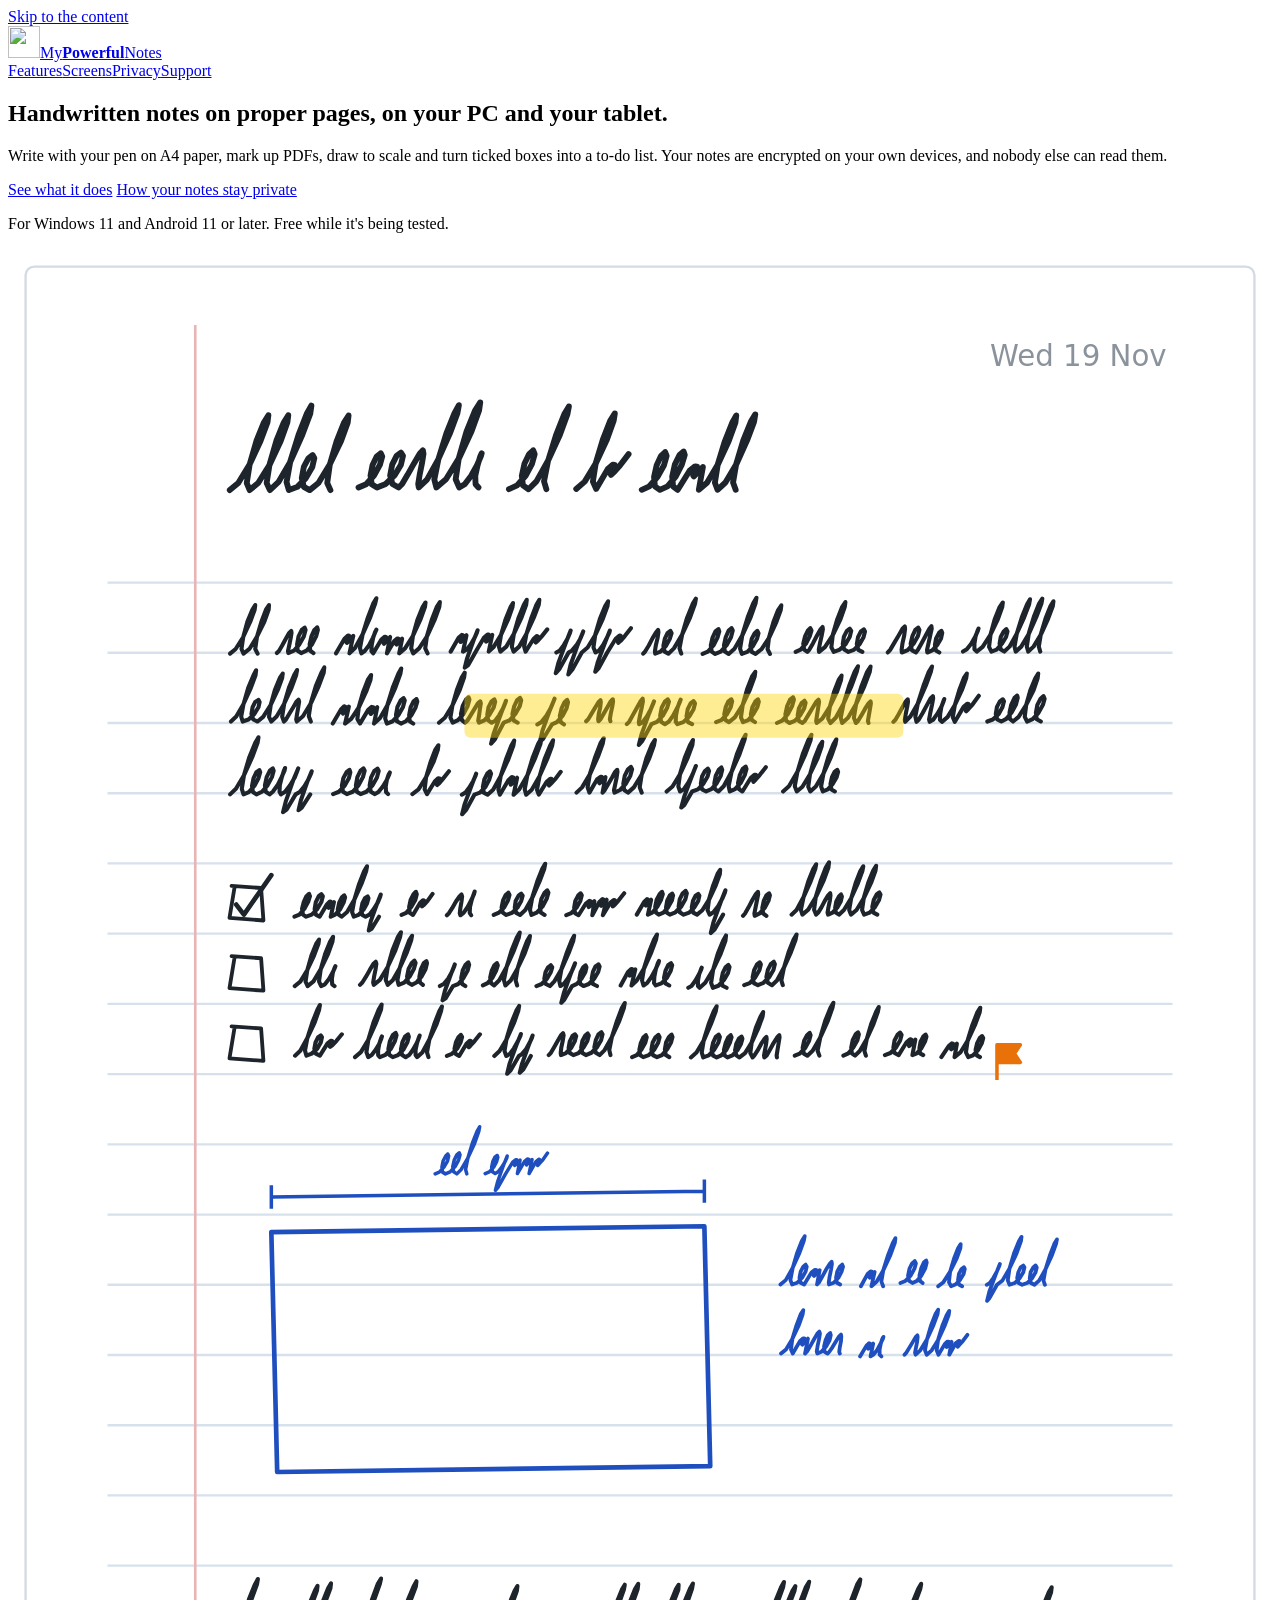
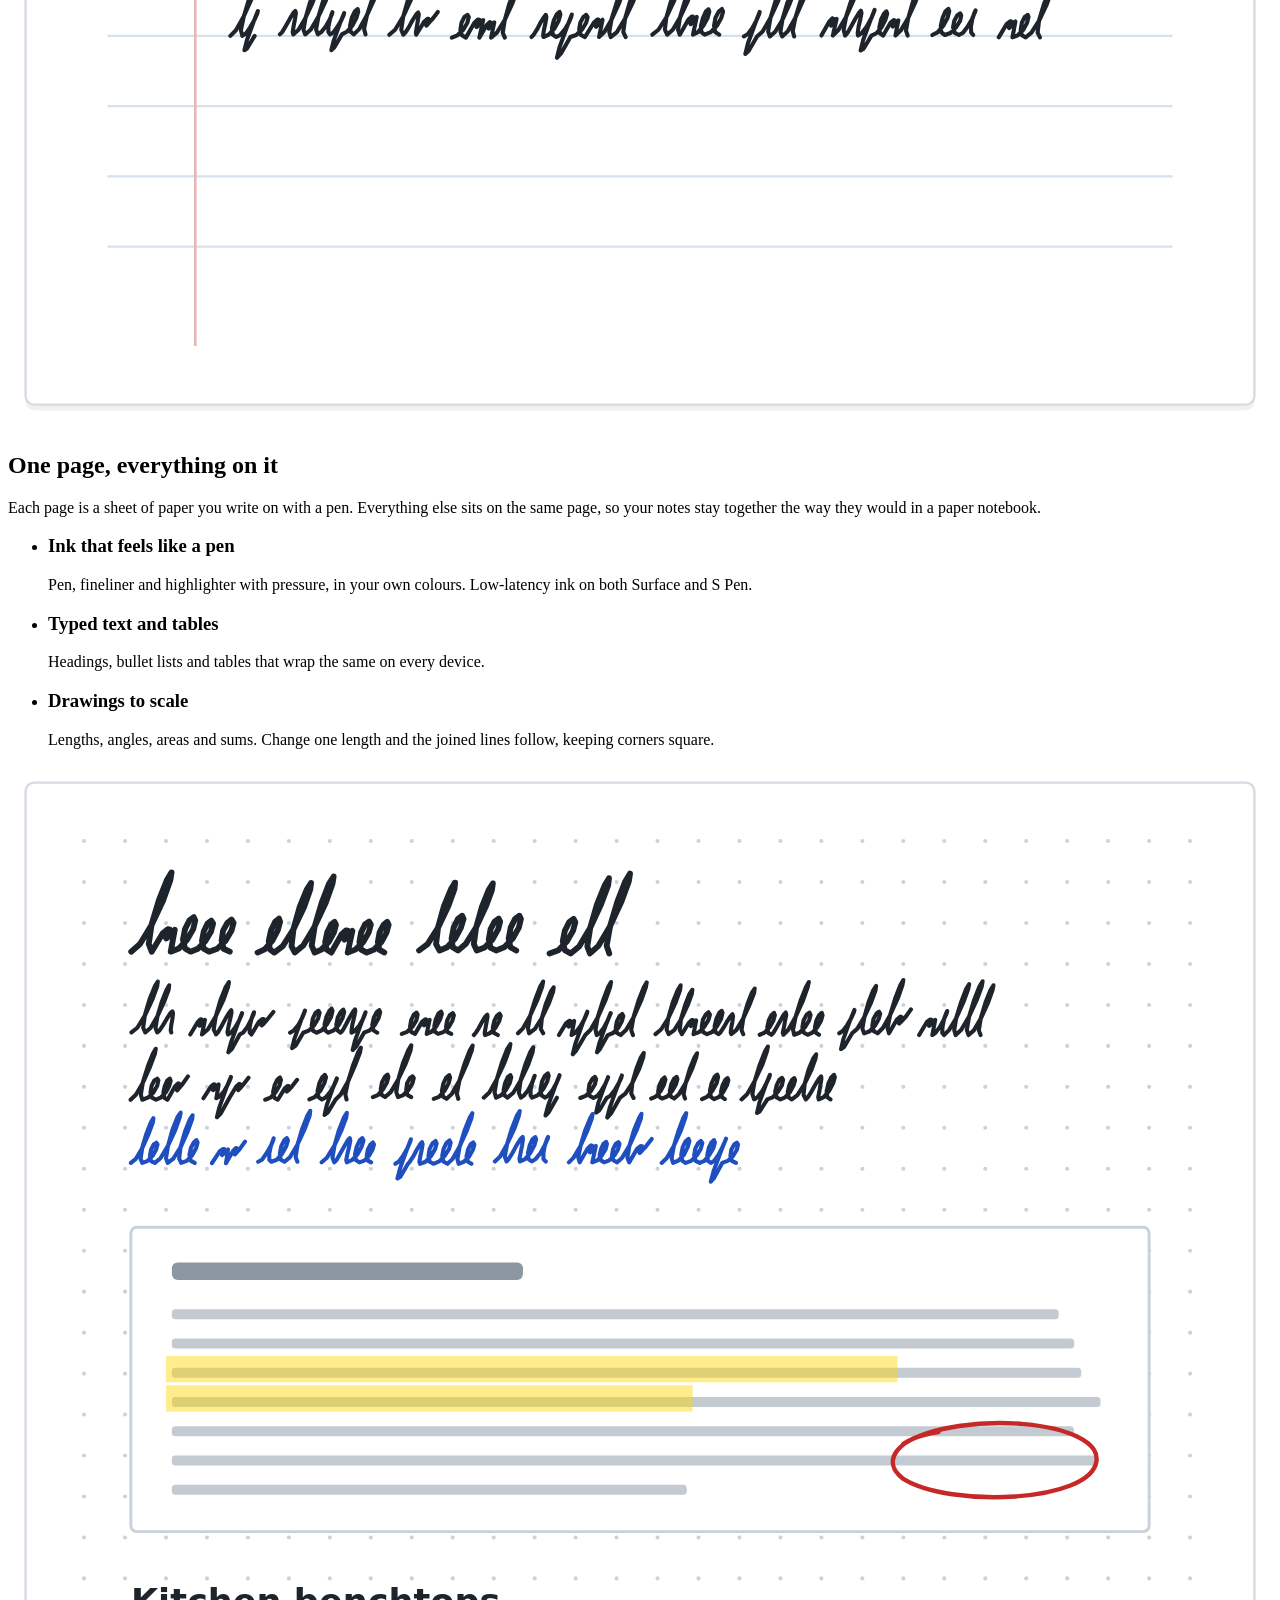
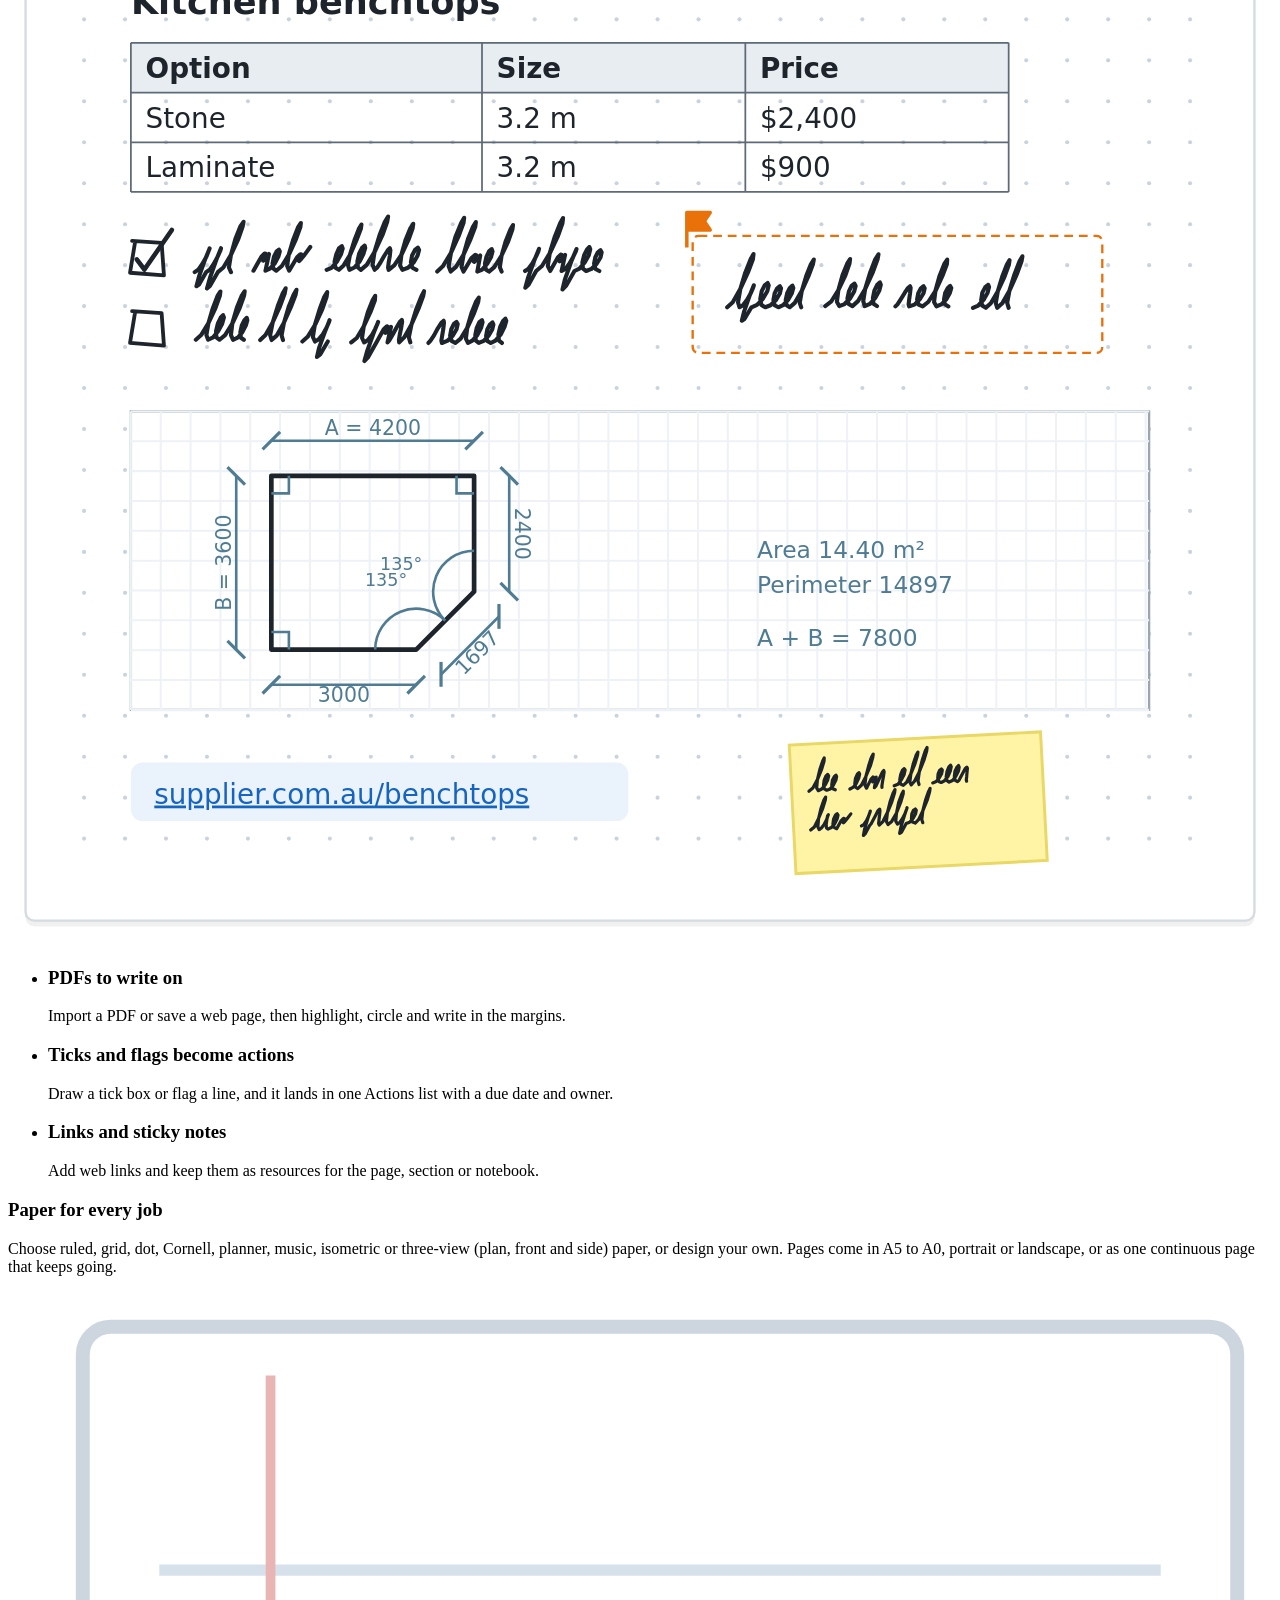
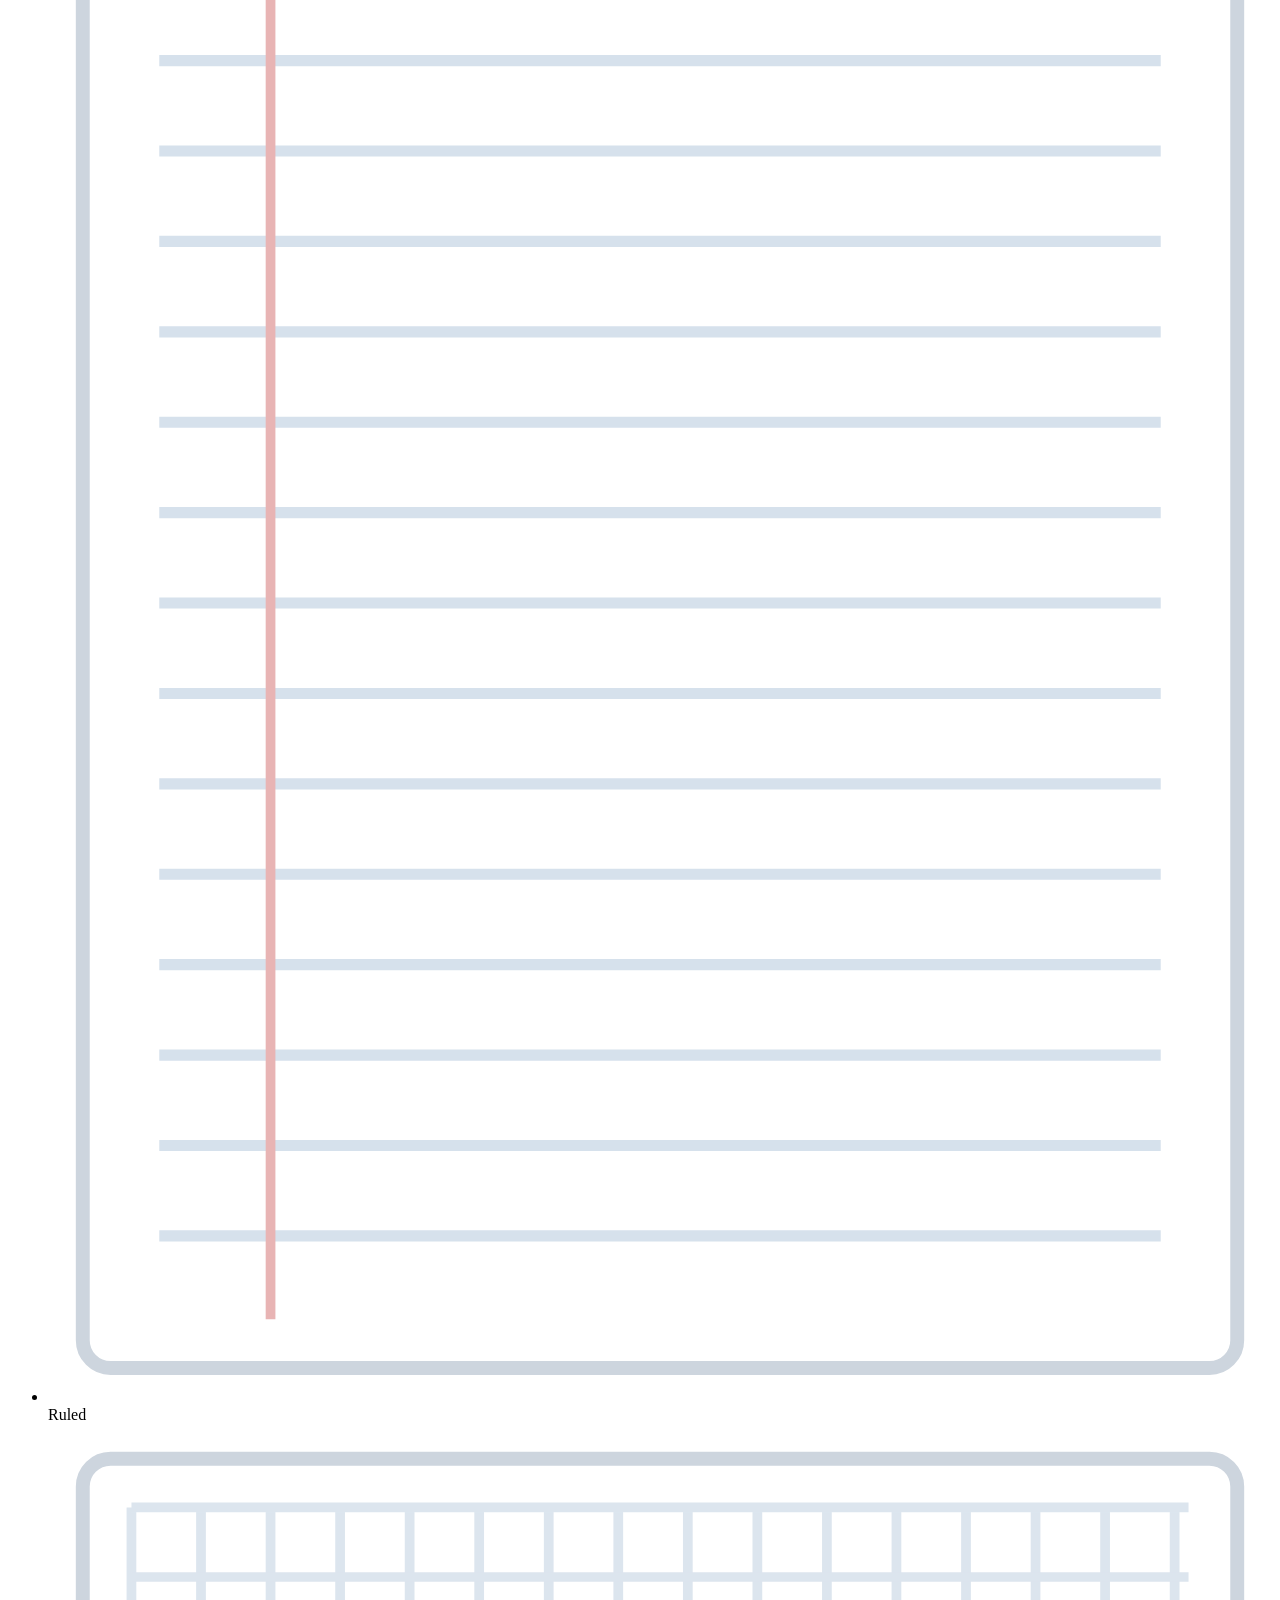
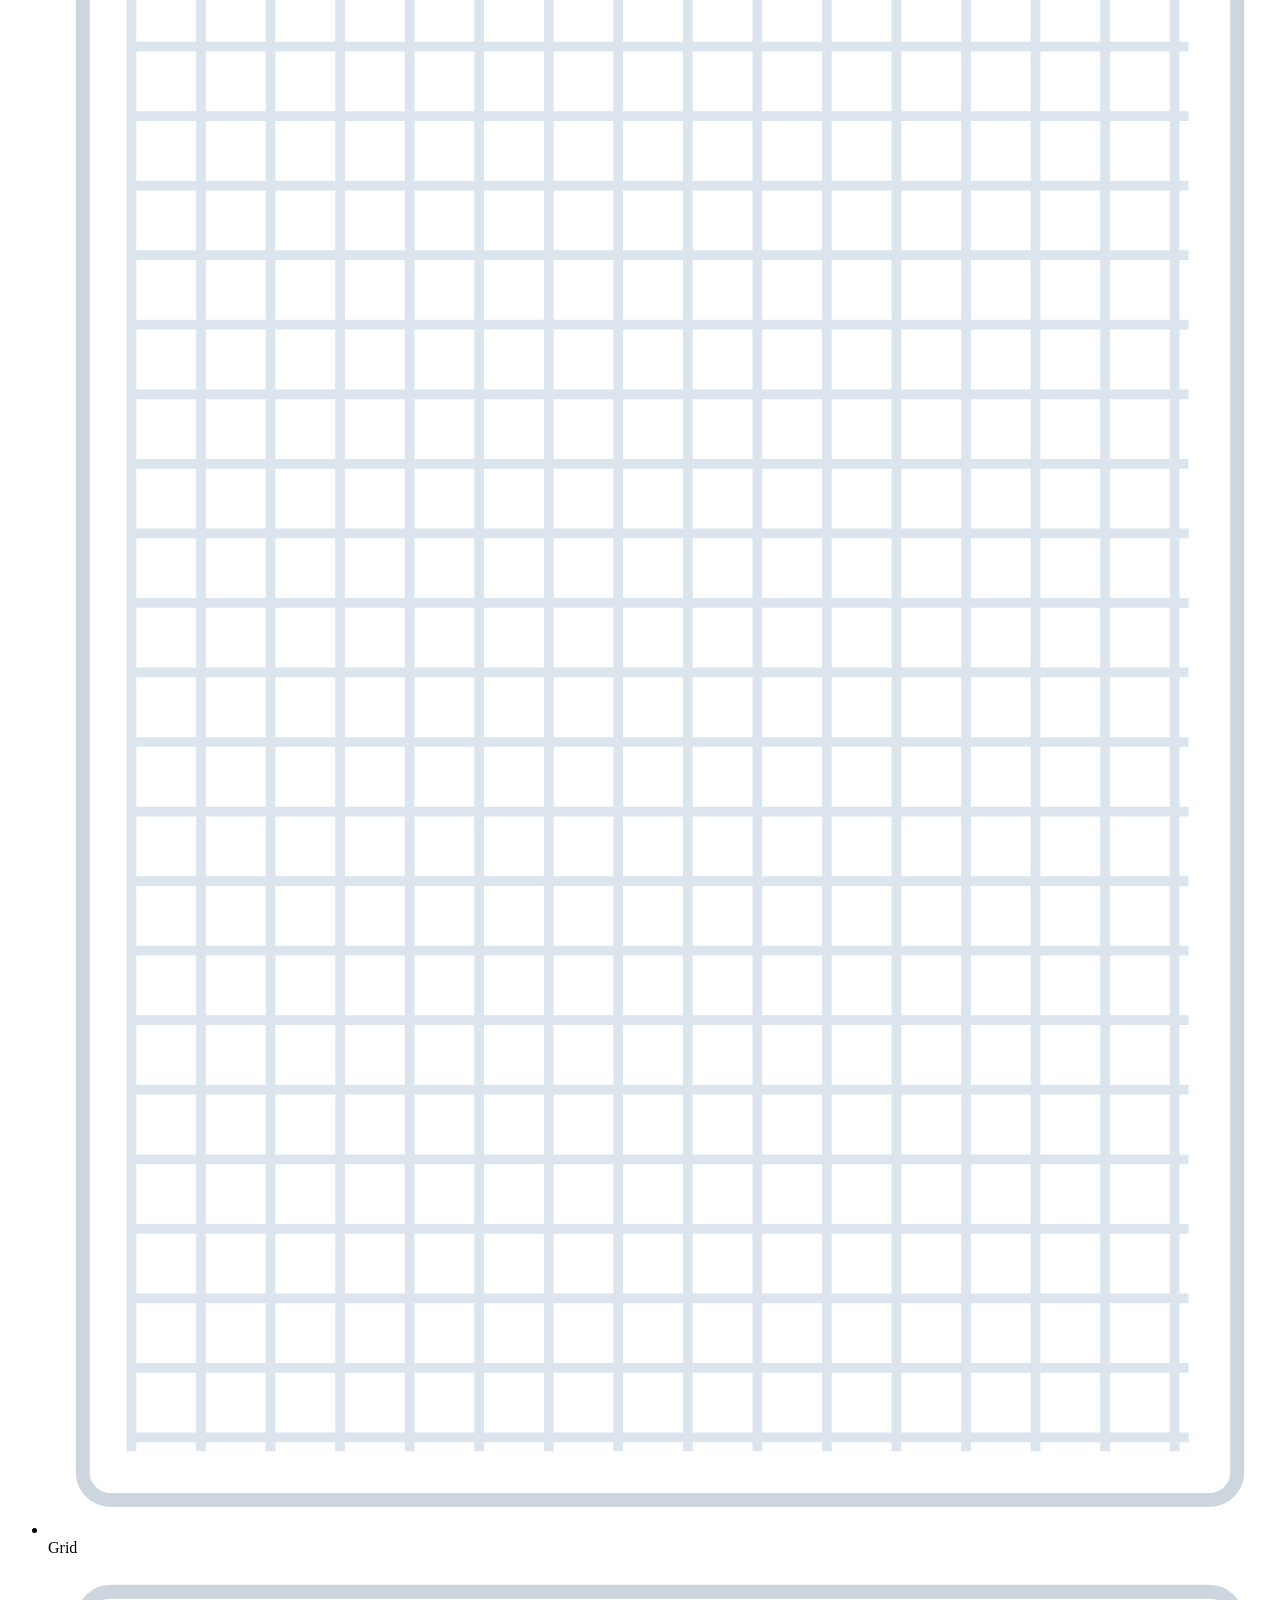
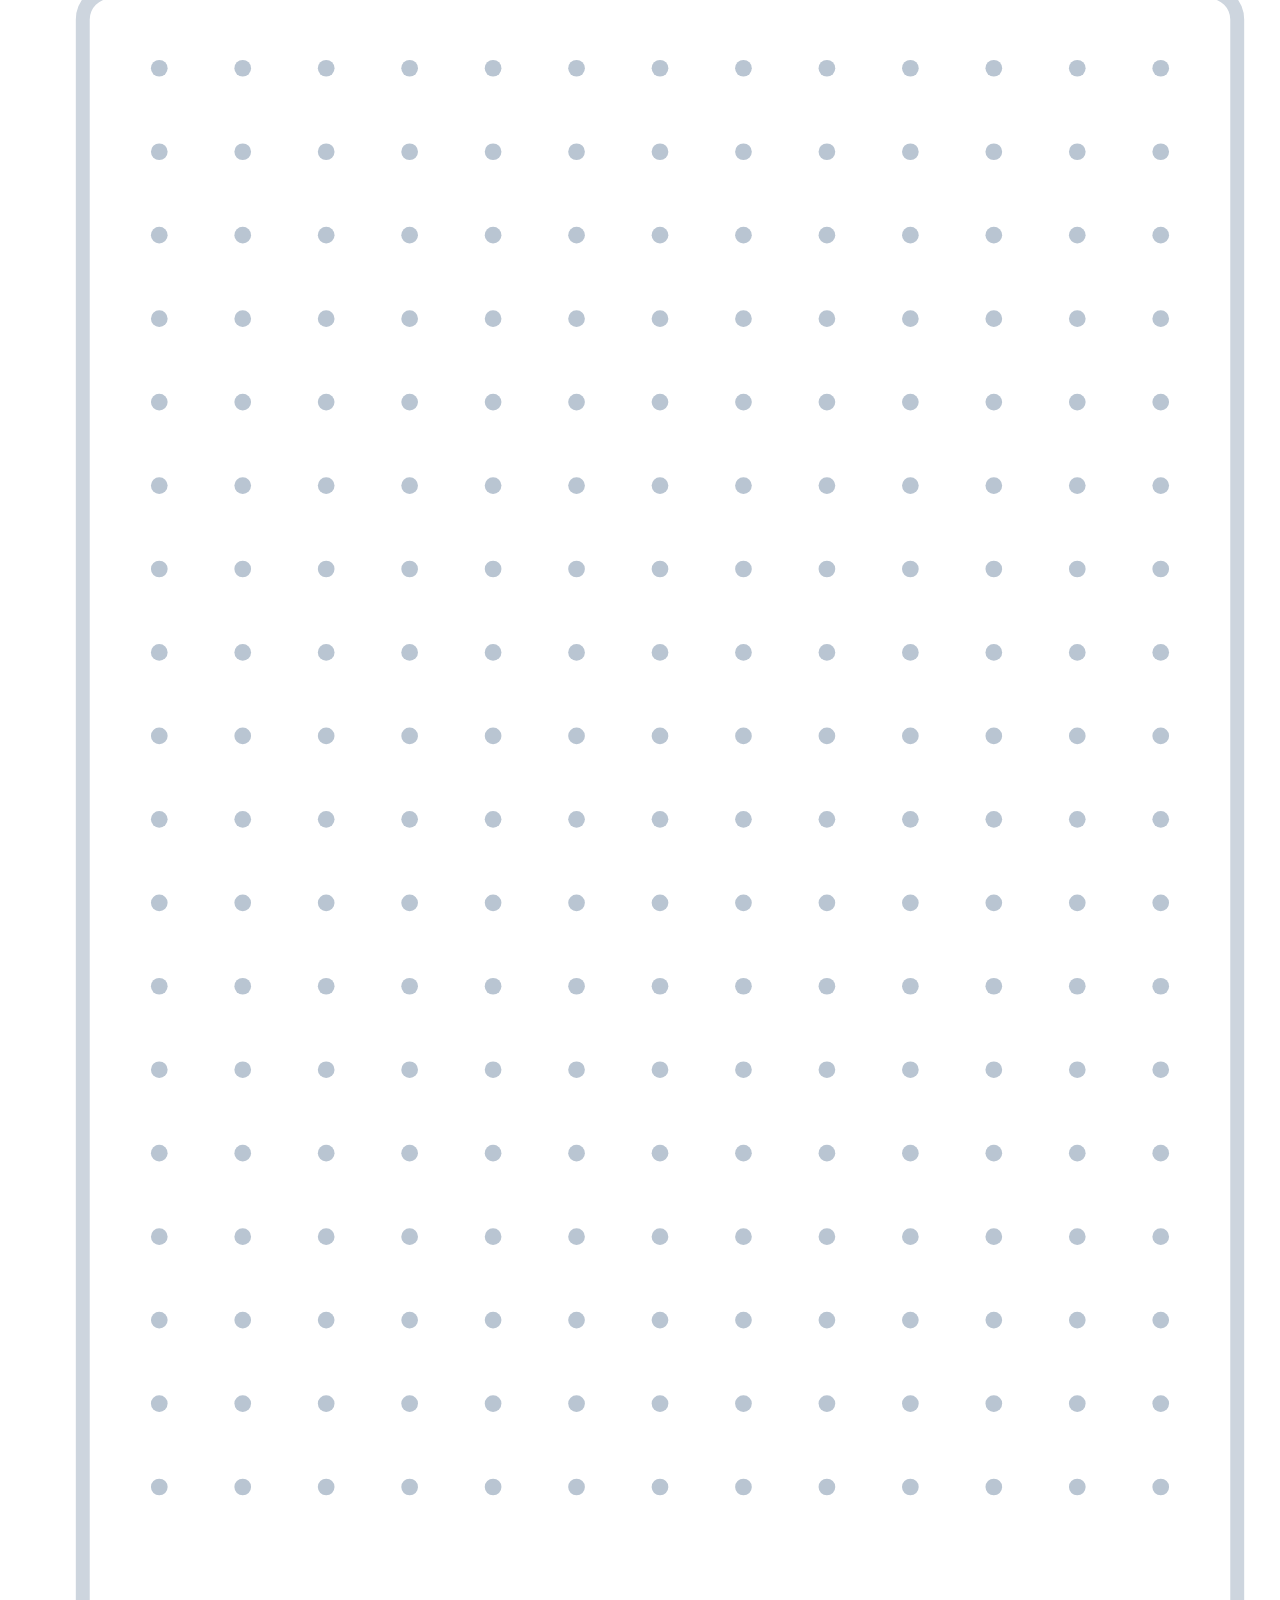
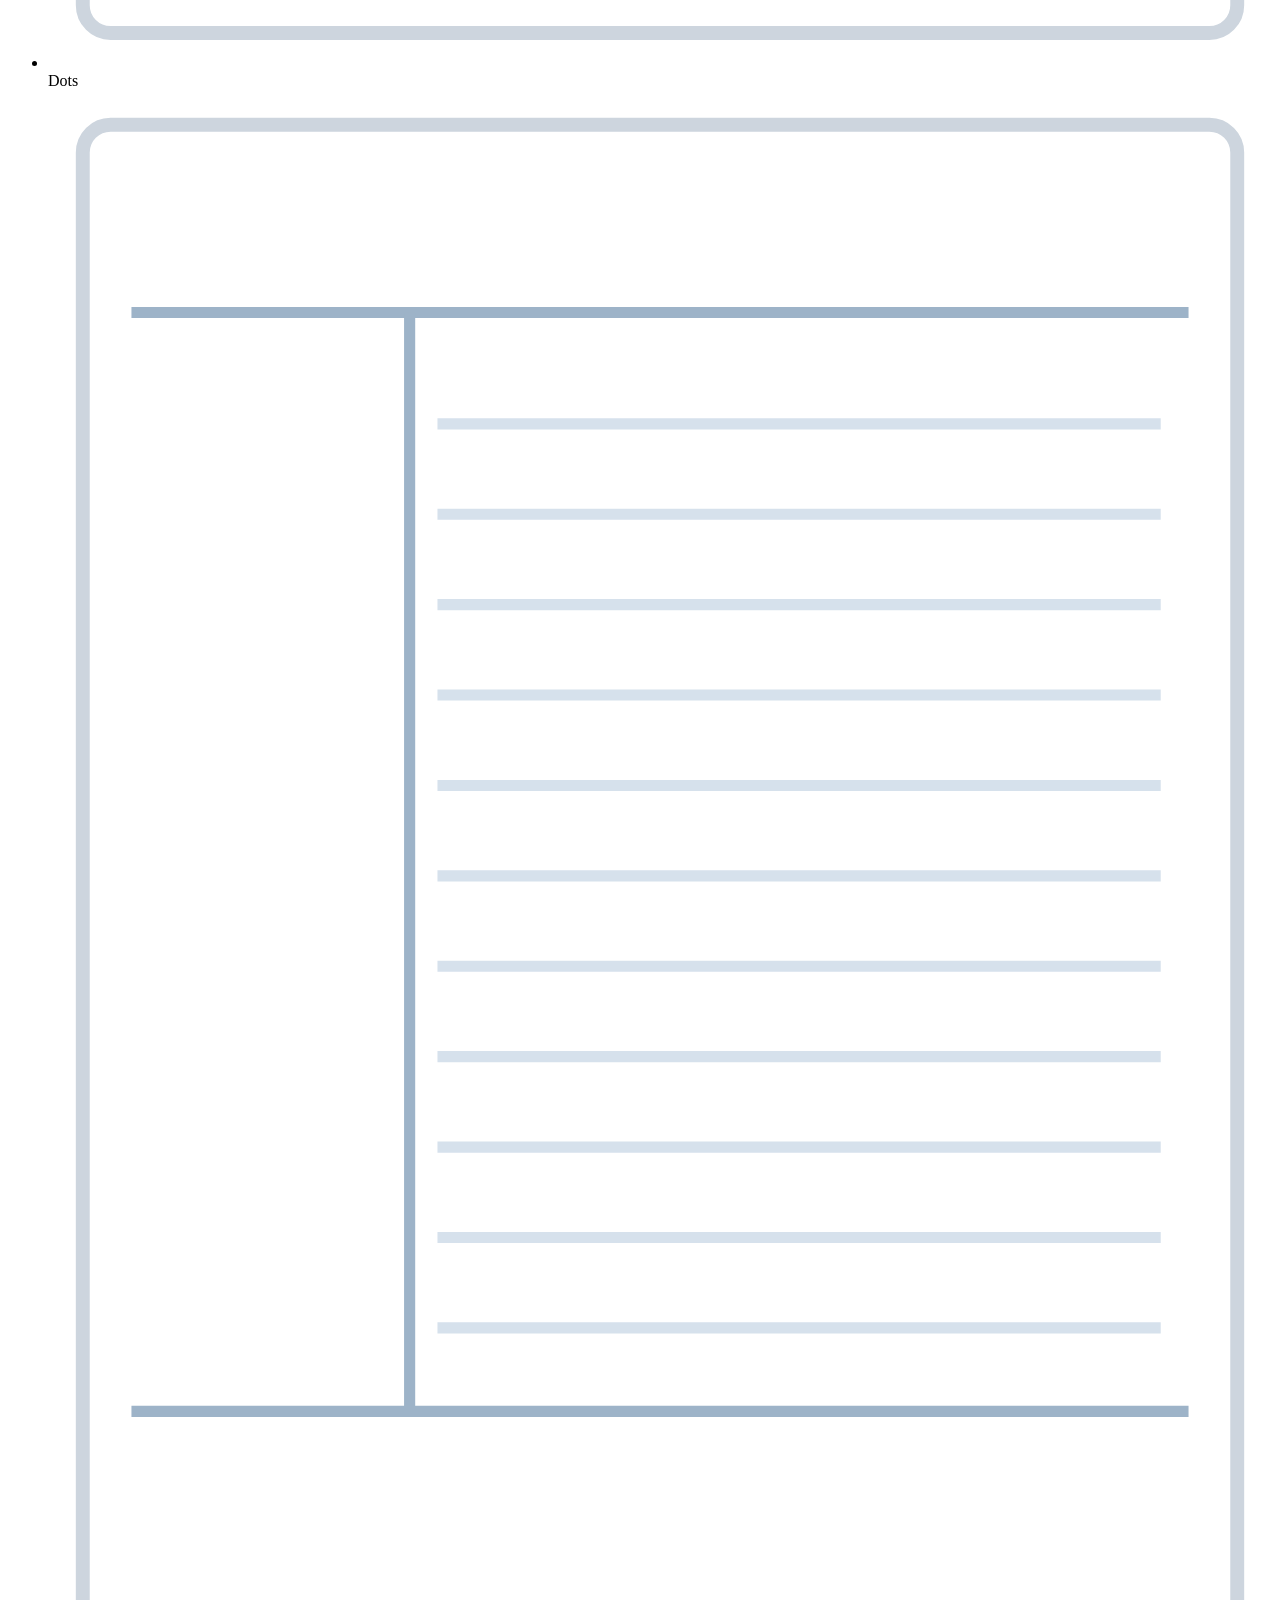
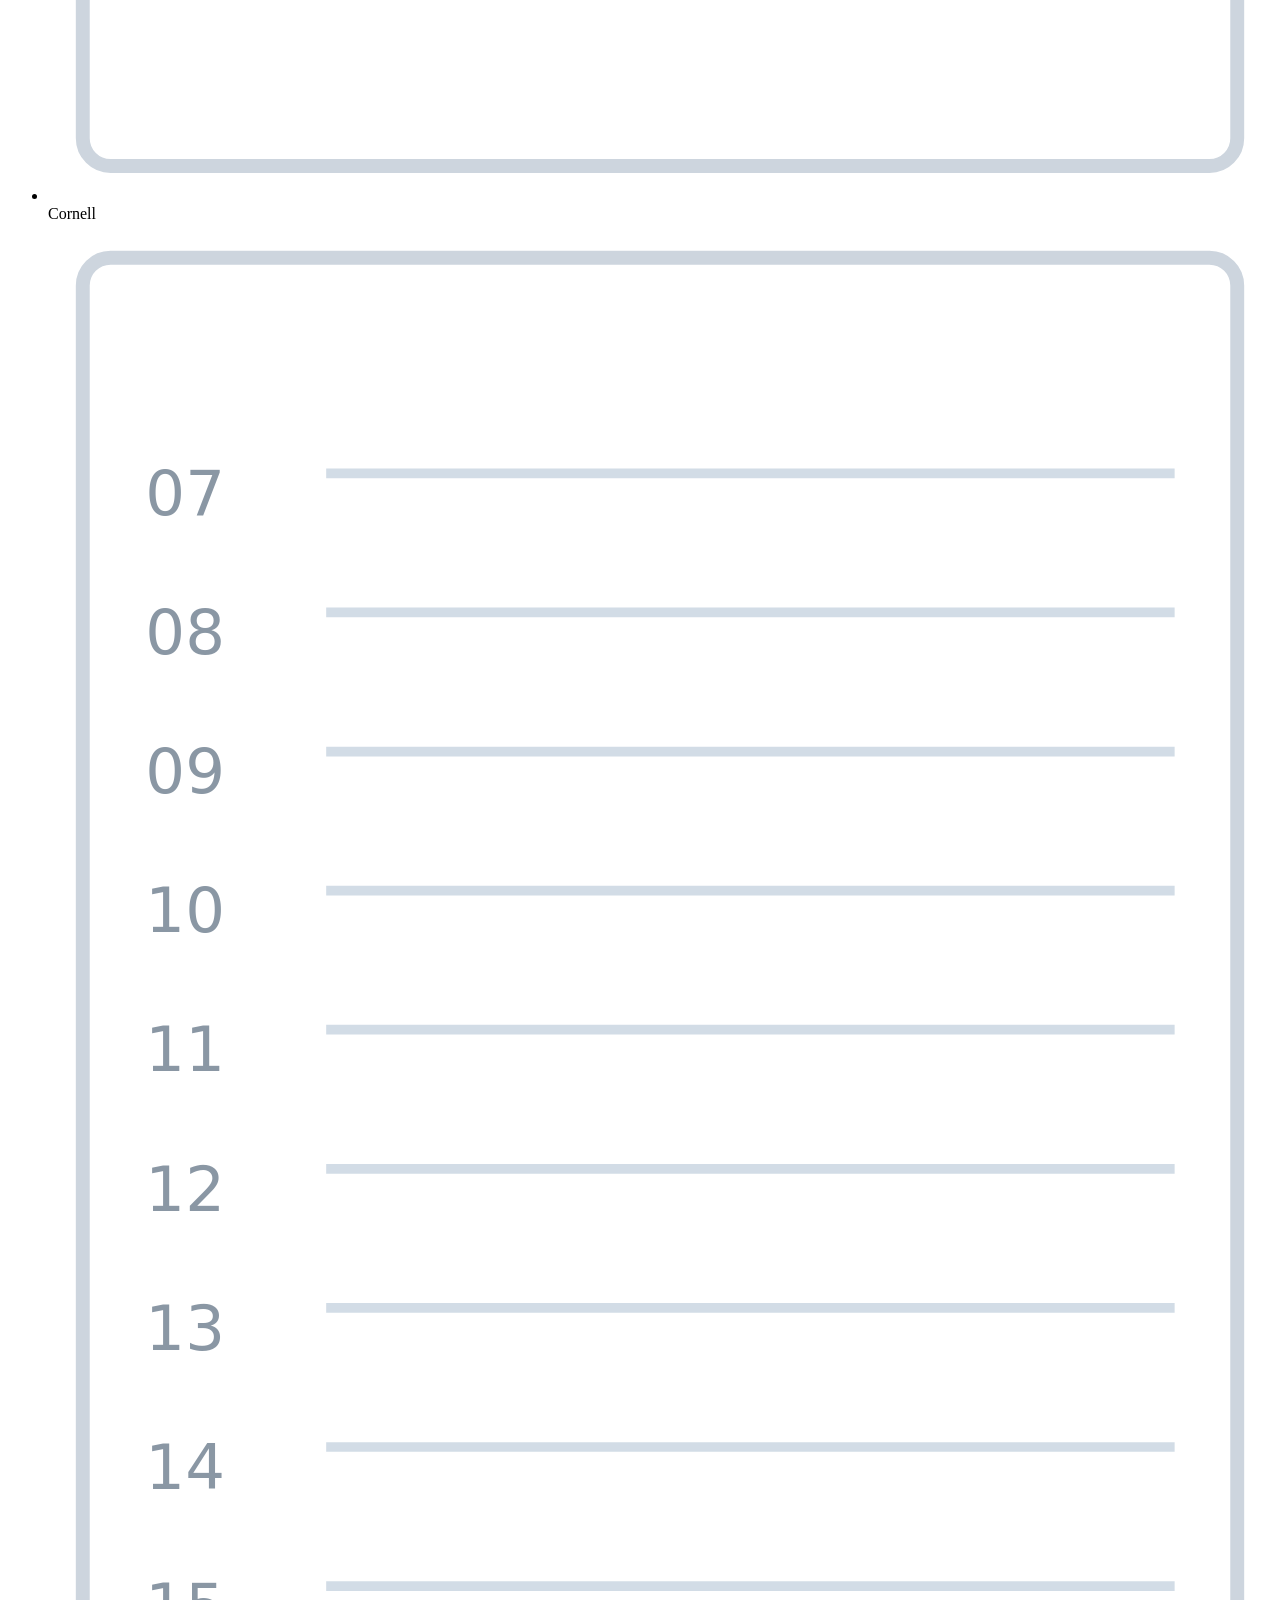
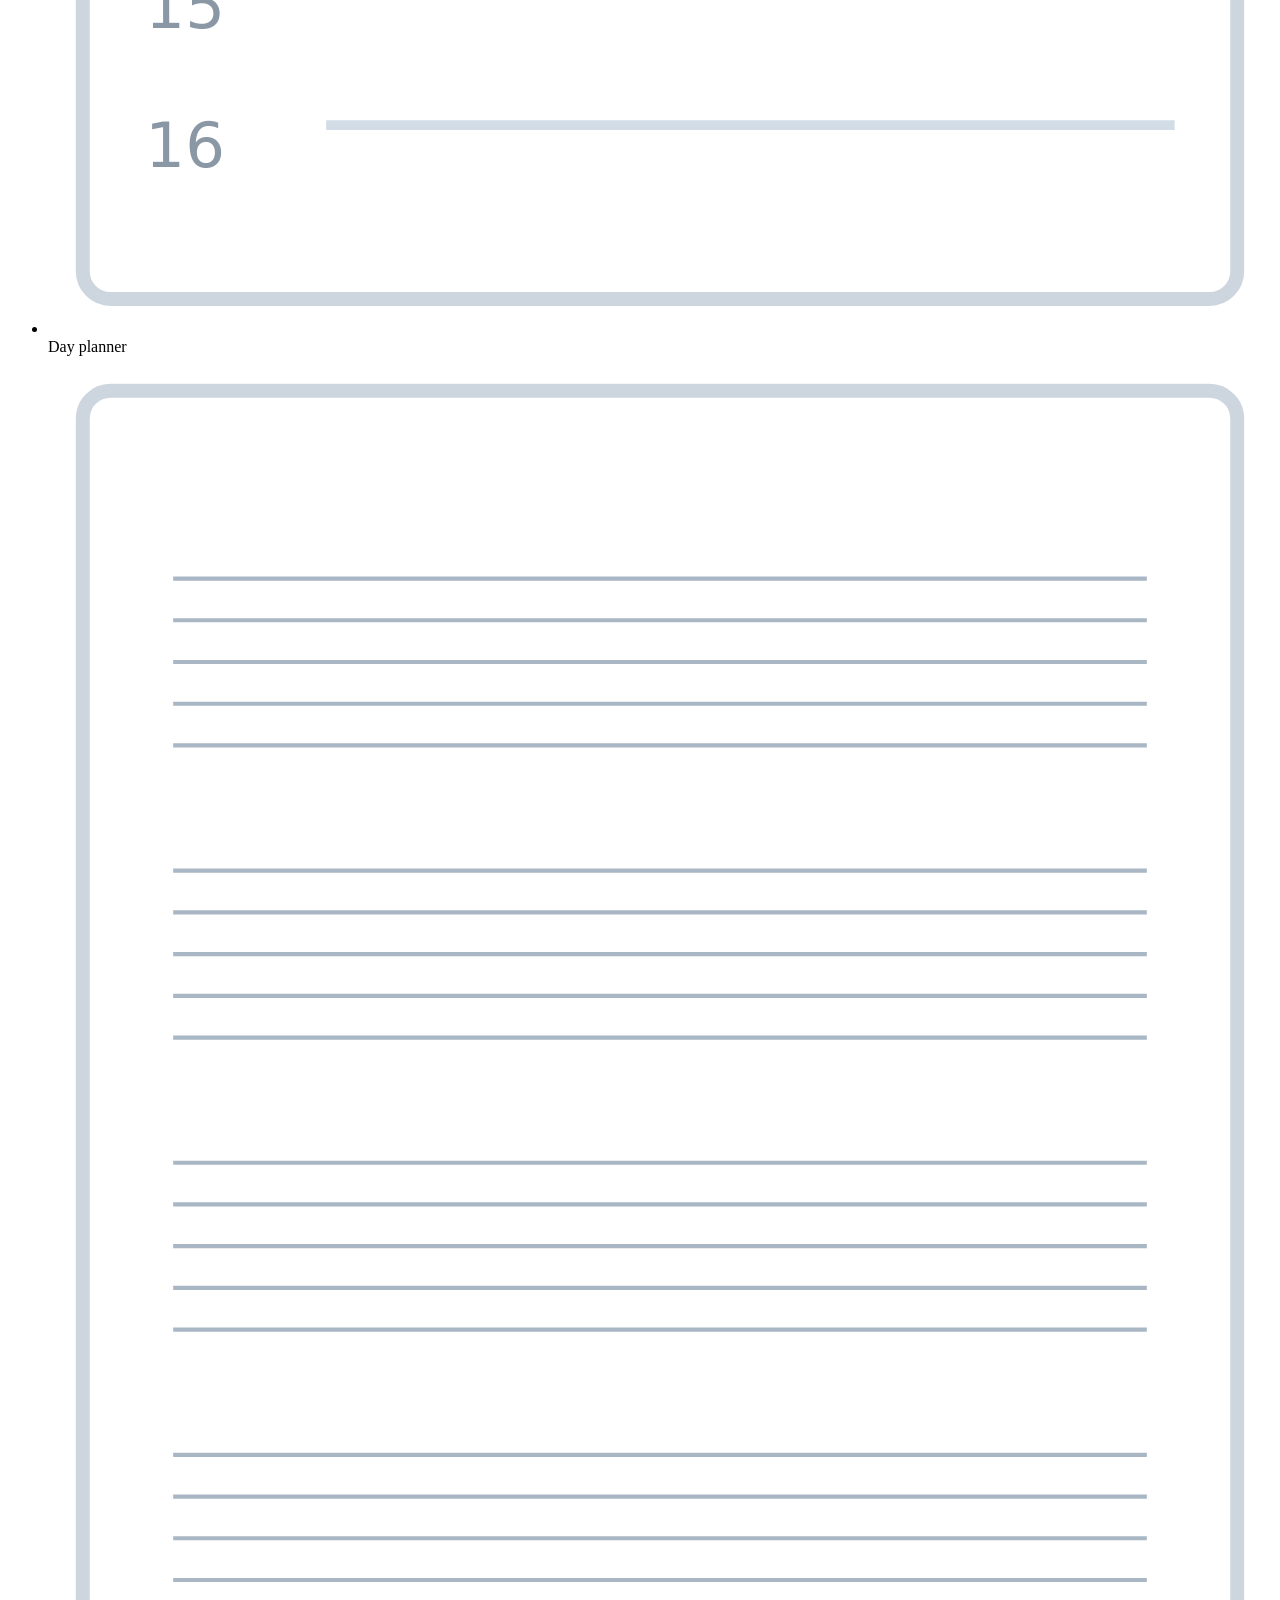
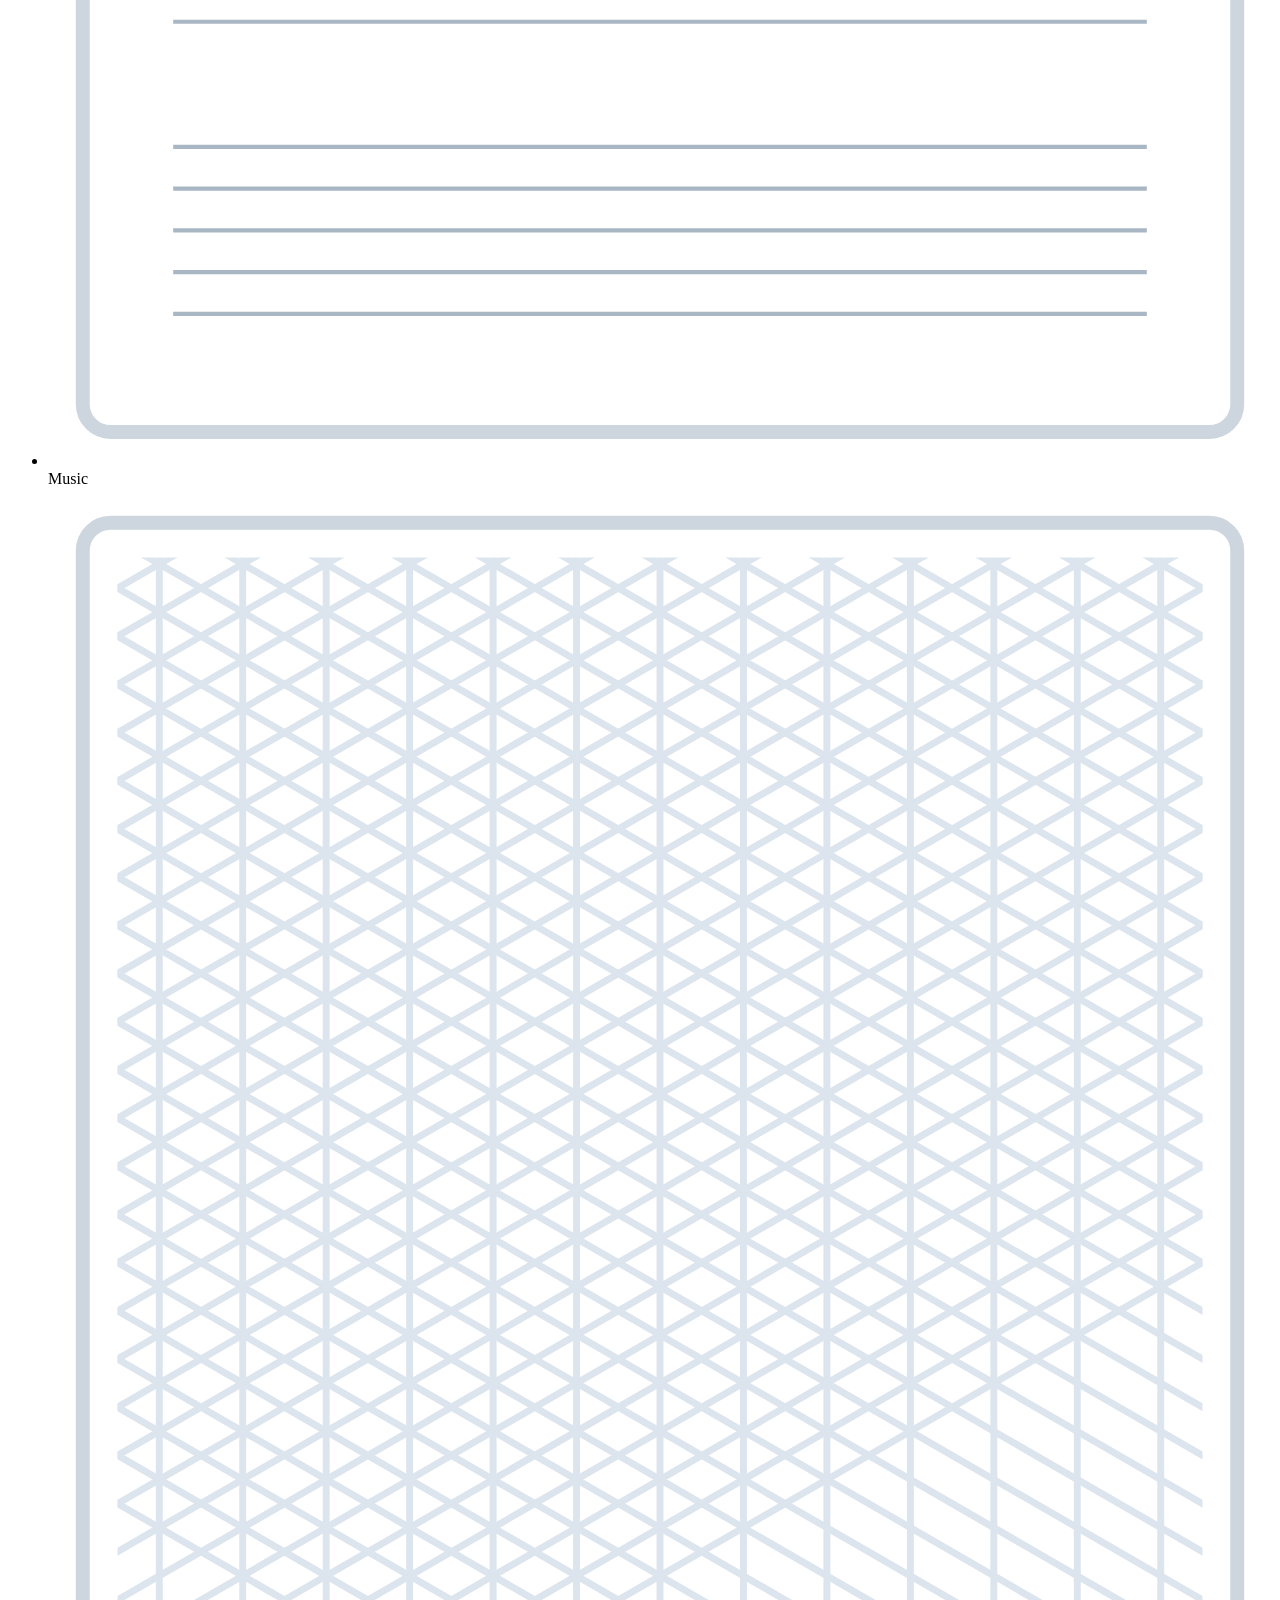
==== commit 7caf382d: "Site: header spacing on phones; screens match build 52 (toolbar, compact drawing bar, woodwork, cut " ====
--- a/site/index.html
+++ b/site/index.html
@@ -70,9 +70,9 @@
 <div class="papers">
 <div>
 <h3>Paper for every job</h3>
-<p>Choose ruled, grid, dot, Cornell, planner, music or isometric paper, or design your own. Pages come in A5 to A0, portrait or landscape, or as one continuous page that keeps going.</p>
-</div>
-<ul class="paper-list"><li><svg viewBox="-2 -2 88 123" aria-hidden="true"><rect x="0.5" y="0.5" width="83" height="118" rx="2" fill="#fff" stroke="#CDD5DE"/><line x1="6" x2="78" y1="18.0" y2="18.0" stroke="#D6E1EC" stroke-width="0.8"/><line x1="6" x2="78" y1="24.5" y2="24.5" stroke="#D6E1EC" stroke-width="0.8"/><line x1="6" x2="78" y1="31.0" y2="31.0" stroke="#D6E1EC" stroke-width="0.8"/><line x1="6" x2="78" y1="37.5" y2="37.5" stroke="#D6E1EC" stroke-width="0.8"/><line x1="6" x2="78" y1="44.0" y2="44.0" stroke="#D6E1EC" stroke-width="0.8"/><line x1="6" x2="78" y1="50.5" y2="50.5" stroke="#D6E1EC" stroke-width="0.8"/><line x1="6" x2="78" y1="57.0" y2="57.0" stroke="#D6E1EC" stroke-width="0.8"/><line x1="6" x2="78" y1="63.5" y2="63.5" stroke="#D6E1EC" stroke-width="0.8"/><line x1="6" x2="78" y1="70.0" y2="70.0" stroke="#D6E1EC" stroke-width="0.8"/><line x1="6" x2="78" y1="76.5" y2="76.5" stroke="#D6E1EC" stroke-width="0.8"/><line x1="6" x2="78" y1="83.0" y2="83.0" stroke="#D6E1EC" stroke-width="0.8"/><line x1="6" x2="78" y1="89.5" y2="89.5" stroke="#D6E1EC" stroke-width="0.8"/><line x1="6" x2="78" y1="96.0" y2="96.0" stroke="#D6E1EC" stroke-width="0.8"/><line x1="6" x2="78" y1="102.5" y2="102.5" stroke="#D6E1EC" stroke-width="0.8"/><line x1="6" x2="78" y1="109.0" y2="109.0" stroke="#D6E1EC" stroke-width="0.8"/><line x1="14" x2="14" y1="4" y2="115" stroke="#E8B4B4" stroke-width="0.7"/></svg>Ruled</li><li><svg viewBox="-2 -2 88 123" aria-hidden="true"><rect x="0.5" y="0.5" width="83" height="118" rx="2" fill="#fff" stroke="#CDD5DE"/><g stroke="#DCE5EE" stroke-width="0.7"><line x1="4.0" x2="4.0" y1="4" y2="115"/><line x1="9.0" x2="9.0" y1="4" y2="115"/><line x1="14.0" x2="14.0" y1="4" y2="115"/><line x1="19.0" x2="19.0" y1="4" y2="115"/><line x1="24.0" x2="24.0" y1="4" y2="115"/><line x1="29.0" x2="29.0" y1="4" y2="115"/><line x1="34.0" x2="34.0" y1="4" y2="115"/><line x1="39.0" x2="39.0" y1="4" y2="115"/><line x1="44.0" x2="44.0" y1="4" y2="115"/><line x1="49.0" x2="49.0" y1="4" y2="115"/><line x1="54.0" x2="54.0" y1="4" y2="115"/><line x1="59.0" x2="59.0" y1="4" y2="115"/><line x1="64.0" x2="64.0" y1="4" y2="115"/><line x1="69.0" x2="69.0" y1="4" y2="115"/><line x1="74.0" x2="74.0" y1="4" y2="115"/><line x1="79.0" x2="79.0" y1="4" y2="115"/><line x1="4" x2="80" y1="4.0" y2="4.0"/><line x1="4" x2="80" y1="9.0" y2="9.0"/><line x1="4" x2="80" y1="14.0" y2="14.0"/><line x1="4" x2="80" y1="19.0" y2="19.0"/><line x1="4" x2="80" y1="24.0" y2="24.0"/><line x1="4" x2="80" y1="29.0" y2="29.0"/><line x1="4" x2="80" y1="34.0" y2="34.0"/><line x1="4" x2="80" y1="39.0" y2="39.0"/><line x1="4" x2="80" y1="44.0" y2="44.0"/><line x1="4" x2="80" y1="49.0" y2="49.0"/><line x1="4" x2="80" y1="54.0" y2="54.0"/><line x1="4" x2="80" y1="59.0" y2="59.0"/><line x1="4" x2="80" y1="64.0" y2="64.0"/><line x1="4" x2="80" y1="69.0" y2="69.0"/><line x1="4" x2="80" y1="74.0" y2="74.0"/><line x1="4" x2="80" y1="79.0" y2="79.0"/><line x1="4" x2="80" y1="84.0" y2="84.0"/><line x1="4" x2="80" y1="89.0" y2="89.0"/><line x1="4" x2="80" y1="94.0" y2="94.0"/><line x1="4" x2="80" y1="99.0" y2="99.0"/><line x1="4" x2="80" y1="104.0" y2="104.0"/><line x1="4" x2="80" y1="109.0" y2="109.0"/><line x1="4" x2="80" y1="114.0" y2="114.0"/></g></svg>Grid</li><li><svg viewBox="-2 -2 88 123" aria-hidden="true"><rect x="0.5" y="0.5" width="83" height="118" rx="2" fill="#fff" stroke="#CDD5DE"/><g fill="#B9C5D2"><circle cx="6.0" cy="6.0" r="0.6"/><circle cx="12.0" cy="6.0" r="0.6"/><circle cx="18.0" cy="6.0" r="0.6"/><circle cx="24.0" cy="6.0" r="0.6"/><circle cx="30.0" cy="6.0" r="0.6"/><circle cx="36.0" cy="6.0" r="0.6"/><circle cx="42.0" cy="6.0" r="0.6"/><circle cx="48.0" cy="6.0" r="0.6"/><circle cx="54.0" cy="6.0" r="0.6"/><circle cx="60.0" cy="6.0" r="0.6"/><circle cx="66.0" cy="6.0" r="0.6"/><circle cx="72.0" cy="6.0" r="0.6"/><circle cx="78.0" cy="6.0" r="0.6"/><circle cx="6.0" cy="12.0" r="0.6"/><circle cx="12.0" cy="12.0" r="0.6"/><circle cx="18.0" cy="12.0" r="0.6"/><circle cx="24.0" cy="12.0" r="0.6"/><circle cx="30.0" cy="12.0" r="0.6"/><circle cx="36.0" cy="12.0" r="0.6"/><circle cx="42.0" cy="12.0" r="0.6"/><circle cx="48.0" cy="12.0" r="0.6"/><circle cx="54.0" cy="12.0" r="0.6"/><circle cx="60.0" cy="12.0" r="0.6"/><circle cx="66.0" cy="12.0" r="0.6"/><circle cx="72.0" cy="12.0" r="0.6"/><circle cx="78.0" cy="12.0" r="0.6"/><circle cx="6.0" cy="18.0" r="0.6"/><circle cx="12.0" cy="18.0" r="0.6"/><circle cx="18.0" cy="18.0" r="0.6"/><circle cx="24.0" cy="18.0" r="0.6"/><circle cx="30.0" cy="18.0" r="0.6"/><circle cx="36.0" cy="18.0" r="0.6"/><circle cx="42.0" cy="18.0" r="0.6"/><circle cx="48.0" cy="18.0" r="0.6"/><circle cx="54.0" cy="18.0" r="0.6"/><circle cx="60.0" cy="18.0" r="0.6"/><circle cx="66.0" cy="18.0" r="0.6"/><circle cx="72.0" cy="18.0" r="0.6"/><circle cx="78.0" cy="18.0" r="0.6"/><circle cx="6.0" cy="24.0" r="0.6"/><circle cx="12.0" cy="24.0" r="0.6"/><circle cx="18.0" cy="24.0" r="0.6"/><circle cx="24.0" cy="24.0" r="0.6"/><circle cx="30.0" cy="24.0" r="0.6"/><circle cx="36.0" cy="24.0" r="0.6"/><circle cx="42.0" cy="24.0" r="0.6"/><circle cx="48.0" cy="24.0" r="0.6"/><circle cx="54.0" cy="24.0" r="0.6"/><circle cx="60.0" cy="24.0" r="0.6"/><circle cx="66.0" cy="24.0" r="0.6"/><circle cx="72.0" cy="24.0" r="0.6"/><circle cx="78.0" cy="24.0" r="0.6"/><circle cx="6.0" cy="30.0" r="0.6"/><circle cx="12.0" cy="30.0" r="0.6"/><circle cx="18.0" cy="30.0" r="0.6"/><circle cx="24.0" cy="30.0" r="0.6"/><circle cx="30.0" cy="30.0" r="0.6"/><circle cx="36.0" cy="30.0" r="0.6"/><circle cx="42.0" cy="30.0" r="0.6"/><circle cx="48.0" cy="30.0" r="0.6"/><circle cx="54.0" cy="30.0" r="0.6"/><circle cx="60.0" cy="30.0" r="0.6"/><circle cx="66.0" cy="30.0" r="0.6"/><circle cx="72.0" cy="30.0" r="0.6"/><circle cx="78.0" cy="30.0" r="0.6"/><circle cx="6.0" cy="36.0" r="0.6"/><circle cx="12.0" cy="36.0" r="0.6"/><circle cx="18.0" cy="36.0" r="0.6"/><circle cx="24.0" cy="36.0" r="0.6"/><circle cx="30.0" cy="36.0" r="0.6"/><circle cx="36.0" cy="36.0" r="0.6"/><circle cx="42.0" cy="36.0" r="0.6"/><circle cx="48.0" cy="36.0" r="0.6"/><circle cx="54.0" cy="36.0" r="0.6"/><circle cx="60.0" cy="36.0" r="0.6"/><circle cx="66.0" cy="36.0" r="0.6"/><circle cx="72.0" cy="36.0" r="0.6"/><circle cx="78.0" cy="36.0" r="0.6"/><circle cx="6.0" cy="42.0" r="0.6"/><circle cx="12.0" cy="42.0" r="0.6"/><circle cx="18.0" cy="42.0" r="0.6"/><circle cx="24.0" cy="42.0" r="0.6"/><circle cx="30.0" cy="42.0" r="0.6"/><circle cx="36.0" cy="42.0" r="0.6"/><circle cx="42.0" cy="42.0" r="0.6"/><circle cx="48.0" cy="42.0" r="0.6"/><circle cx="54.0" cy="42.0" r="0.6"/><circle cx="60.0" cy="42.0" r="0.6"/><circle cx="66.0" cy="42.0" r="0.6"/><circle cx="72.0" cy="42.0" r="0.6"/><circle cx="78.0" cy="42.0" r="0.6"/><circle cx="6.0" cy="48.0" r="0.6"/><circle cx="12.0" cy="48.0" r="0.6"/><circle cx="18.0" cy="48.0" r="0.6"/><circle cx="24.0" cy="48.0" r="0.6"/><circle cx="30.0" cy="48.0" r="0.6"/><circle cx="36.0" cy="48.0" r="0.6"/><circle cx="42.0" cy="48.0" r="0.6"/><circle cx="48.0" cy="48.0" r="0.6"/><circle cx="54.0" cy="48.0" r="0.6"/><circle cx="60.0" cy="48.0" r="0.6"/><circle cx="66.0" cy="48.0" r="0.6"/><circle cx="72.0" cy="48.0" r="0.6"/><circle cx="78.0" cy="48.0" r="0.6"/><circle cx="6.0" cy="54.0" r="0.6"/><circle cx="12.0" cy="54.0" r="0.6"/><circle cx="18.0" cy="54.0" r="0.6"/><circle cx="24.0" cy="54.0" r="0.6"/><circle cx="30.0" cy="54.0" r="0.6"/><circle cx="36.0" cy="54.0" r="0.6"/><circle cx="42.0" cy="54.0" r="0.6"/><circle cx="48.0" cy="54.0" r="0.6"/><circle cx="54.0" cy="54.0" r="0.6"/><circle cx="60.0" cy="54.0" r="0.6"/><circle cx="66.0" cy="54.0" r="0.6"/><circle cx="72.0" cy="54.0" r="0.6"/><circle cx="78.0" cy="54.0" r="0.6"/><circle cx="6.0" cy="60.0" r="0.6"/><circle cx="12.0" cy="60.0" r="0.6"/><circle cx="18.0" cy="60.0" r="0.6"/><circle cx="24.0" cy="60.0" r="0.6"/><circle cx="30.0" cy="60.0" r="0.6"/><circle cx="36.0" cy="60.0" r="0.6"/><circle cx="42.0" cy="60.0" r="0.6"/><circle cx="48.0" cy="60.0" r="0.6"/><circle cx="54.0" cy="60.0" r="0.6"/><circle cx="60.0" cy="60.0" r="0.6"/><circle cx="66.0" cy="60.0" r="0.6"/><circle cx="72.0" cy="60.0" r="0.6"/><circle cx="78.0" cy="60.0" r="0.6"/><circle cx="6.0" cy="66.0" r="0.6"/><circle cx="12.0" cy="66.0" r="0.6"/><circle cx="18.0" cy="66.0" r="0.6"/><circle cx="24.0" cy="66.0" r="0.6"/><circle cx="30.0" cy="66.0" r="0.6"/><circle cx="36.0" cy="66.0" r="0.6"/><circle cx="42.0" cy="66.0" r="0.6"/><circle cx="48.0" cy="66.0" r="0.6"/><circle cx="54.0" cy="66.0" r="0.6"/><circle cx="60.0" cy="66.0" r="0.6"/><circle cx="66.0" cy="66.0" r="0.6"/><circle cx="72.0" cy="66.0" r="0.6"/><circle cx="78.0" cy="66.0" r="0.6"/><circle cx="6.0" cy="72.0" r="0.6"/><circle cx="12.0" cy="72.0" r="0.6"/><circle cx="18.0" cy="72.0" r="0.6"/><circle cx="24.0" cy="72.0" r="0.6"/><circle cx="30.0" cy="72.0" r="0.6"/><circle cx="36.0" cy="72.0" r="0.6"/><circle cx="42.0" cy="72.0" r="0.6"/><circle cx="48.0" cy="72.0" r="0.6"/><circle cx="54.0" cy="72.0" r="0.6"/><circle cx="60.0" cy="72.0" r="0.6"/><circle cx="66.0" cy="72.0" r="0.6"/><circle cx="72.0" cy="72.0" r="0.6"/><circle cx="78.0" cy="72.0" r="0.6"/><circle cx="6.0" cy="78.0" r="0.6"/><circle cx="12.0" cy="78.0" r="0.6"/><circle cx="18.0" cy="78.0" r="0.6"/><circle cx="24.0" cy="78.0" r="0.6"/><circle cx="30.0" cy="78.0" r="0.6"/><circle cx="36.0" cy="78.0" r="0.6"/><circle cx="42.0" cy="78.0" r="0.6"/><circle cx="48.0" cy="78.0" r="0.6"/><circle cx="54.0" cy="78.0" r="0.6"/><circle cx="60.0" cy="78.0" r="0.6"/><circle cx="66.0" cy="78.0" r="0.6"/><circle cx="72.0" cy="78.0" r="0.6"/><circle cx="78.0" cy="78.0" r="0.6"/><circle cx="6.0" cy="84.0" r="0.6"/><circle cx="12.0" cy="84.0" r="0.6"/><circle cx="18.0" cy="84.0" r="0.6"/><circle cx="24.0" cy="84.0" r="0.6"/><circle cx="30.0" cy="84.0" r="0.6"/><circle cx="36.0" cy="84.0" r="0.6"/><circle cx="42.0" cy="84.0" r="0.6"/><circle cx="48.0" cy="84.0" r="0.6"/><circle cx="54.0" cy="84.0" r="0.6"/><circle cx="60.0" cy="84.0" r="0.6"/><circle cx="66.0" cy="84.0" r="0.6"/><circle cx="72.0" cy="84.0" r="0.6"/><circle cx="78.0" cy="84.0" r="0.6"/><circle cx="6.0" cy="90.0" r="0.6"/><circle cx="12.0" cy="90.0" r="0.6"/><circle cx="18.0" cy="90.0" r="0.6"/><circle cx="24.0" cy="90.0" r="0.6"/><circle cx="30.0" cy="90.0" r="0.6"/><circle cx="36.0" cy="90.0" r="0.6"/><circle cx="42.0" cy="90.0" r="0.6"/><circle cx="48.0" cy="90.0" r="0.6"/><circle cx="54.0" cy="90.0" r="0.6"/><circle cx="60.0" cy="90.0" r="0.6"/><circle cx="66.0" cy="90.0" r="0.6"/><circle cx="72.0" cy="90.0" r="0.6"/><circle cx="78.0" cy="90.0" r="0.6"/><circle cx="6.0" cy="96.0" r="0.6"/><circle cx="12.0" cy="96.0" r="0.6"/><circle cx="18.0" cy="96.0" r="0.6"/><circle cx="24.0" cy="96.0" r="0.6"/><circle cx="30.0" cy="96.0" r="0.6"/><circle cx="36.0" cy="96.0" r="0.6"/><circle cx="42.0" cy="96.0" r="0.6"/><circle cx="48.0" cy="96.0" r="0.6"/><circle cx="54.0" cy="96.0" r="0.6"/><circle cx="60.0" cy="96.0" r="0.6"/><circle cx="66.0" cy="96.0" r="0.6"/><circle cx="72.0" cy="96.0" r="0.6"/><circle cx="78.0" cy="96.0" r="0.6"/><circle cx="6.0" cy="102.0" r="0.6"/><circle cx="12.0" cy="102.0" r="0.6"/><circle cx="18.0" cy="102.0" r="0.6"/><circle cx="24.0" cy="102.0" r="0.6"/><circle cx="30.0" cy="102.0" r="0.6"/><circle cx="36.0" cy="102.0" r="0.6"/><circle cx="42.0" cy="102.0" r="0.6"/><circle cx="48.0" cy="102.0" r="0.6"/><circle cx="54.0" cy="102.0" r="0.6"/><circle cx="60.0" cy="102.0" r="0.6"/><circle cx="66.0" cy="102.0" r="0.6"/><circle cx="72.0" cy="102.0" r="0.6"/><circle cx="78.0" cy="102.0" r="0.6"/><circle cx="6.0" cy="108.0" r="0.6"/><circle cx="12.0" cy="108.0" r="0.6"/><circle cx="18.0" cy="108.0" r="0.6"/><circle cx="24.0" cy="108.0" r="0.6"/><circle cx="30.0" cy="108.0" r="0.6"/><circle cx="36.0" cy="108.0" r="0.6"/><circle cx="42.0" cy="108.0" r="0.6"/><circle cx="48.0" cy="108.0" r="0.6"/><circle cx="54.0" cy="108.0" r="0.6"/><circle cx="60.0" cy="108.0" r="0.6"/><circle cx="66.0" cy="108.0" r="0.6"/><circle cx="72.0" cy="108.0" r="0.6"/><circle cx="78.0" cy="108.0" r="0.6"/></g></svg>Dots</li><li><svg viewBox="-2 -2 88 123" aria-hidden="true"><rect x="0.5" y="0.5" width="83" height="118" rx="2" fill="#fff" stroke="#CDD5DE"/><line x1="26" x2="78" y1="22.0" y2="22.0" stroke="#D6E1EC" stroke-width="0.8"/><line x1="26" x2="78" y1="28.5" y2="28.5" stroke="#D6E1EC" stroke-width="0.8"/><line x1="26" x2="78" y1="35.0" y2="35.0" stroke="#D6E1EC" stroke-width="0.8"/><line x1="26" x2="78" y1="41.5" y2="41.5" stroke="#D6E1EC" stroke-width="0.8"/><line x1="26" x2="78" y1="48.0" y2="48.0" stroke="#D6E1EC" stroke-width="0.8"/><line x1="26" x2="78" y1="54.5" y2="54.5" stroke="#D6E1EC" stroke-width="0.8"/><line x1="26" x2="78" y1="61.0" y2="61.0" stroke="#D6E1EC" stroke-width="0.8"/><line x1="26" x2="78" y1="67.5" y2="67.5" stroke="#D6E1EC" stroke-width="0.8"/><line x1="26" x2="78" y1="74.0" y2="74.0" stroke="#D6E1EC" stroke-width="0.8"/><line x1="26" x2="78" y1="80.5" y2="80.5" stroke="#D6E1EC" stroke-width="0.8"/><line x1="26" x2="78" y1="87.0" y2="87.0" stroke="#D6E1EC" stroke-width="0.8"/><g stroke="#9DB3C8" stroke-width="0.8"><line x1="4" x2="80" y1="14" y2="14"/><line x1="24" x2="24" y1="14" y2="93"/><line x1="4" x2="80" y1="93" y2="93"/></g></svg>Cornell</li><li><svg viewBox="-2 -2 88 123" aria-hidden="true"><rect x="0.5" y="0.5" width="83" height="118" rx="2" fill="#fff" stroke="#CDD5DE"/><line x1="18" x2="79" y1="16" y2="16" stroke="#D2DCE6" stroke-width="0.7"/><text x="5" y="19" font-family="Inter, 'Segoe UI', system-ui, sans-serif" font-size="4.5" font-weight="400" fill="#8A97A4" text-anchor="start" >07</text><line x1="18" x2="79" y1="26" y2="26" stroke="#D2DCE6" stroke-width="0.7"/><text x="5" y="29" font-family="Inter, 'Segoe UI', system-ui, sans-serif" font-size="4.5" font-weight="400" fill="#8A97A4" text-anchor="start" >08</text><line x1="18" x2="79" y1="36" y2="36" stroke="#D2DCE6" stroke-width="0.7"/><text x="5" y="39" font-family="Inter, 'Segoe UI', system-ui, sans-serif" font-size="4.5" font-weight="400" fill="#8A97A4" text-anchor="start" >09</text><line x1="18" x2="79" y1="46" y2="46" stroke="#D2DCE6" stroke-width="0.7"/><text x="5" y="49" font-family="Inter, 'Segoe UI', system-ui, sans-serif" font-size="4.5" font-weight="400" fill="#8A97A4" text-anchor="start" >10</text><line x1="18" x2="79" y1="56" y2="56" stroke="#D2DCE6" stroke-width="0.7"/><text x="5" y="59" font-family="Inter, 'Segoe UI', system-ui, sans-serif" font-size="4.5" font-weight="400" fill="#8A97A4" text-anchor="start" >11</text><line x1="18" x2="79" y1="66" y2="66" stroke="#D2DCE6" stroke-width="0.7"/><text x="5" y="69" font-family="Inter, 'Segoe UI', system-ui, sans-serif" font-size="4.5" font-weight="400" fill="#8A97A4" text-anchor="start" >12</text><line x1="18" x2="79" y1="76" y2="76" stroke="#D2DCE6" stroke-width="0.7"/><text x="5" y="79" font-family="Inter, 'Segoe UI', system-ui, sans-serif" font-size="4.5" font-weight="400" fill="#8A97A4" text-anchor="start" >13</text><line x1="18" x2="79" y1="86" y2="86" stroke="#D2DCE6" stroke-width="0.7"/><text x="5" y="89" font-family="Inter, 'Segoe UI', system-ui, sans-serif" font-size="4.5" font-weight="400" fill="#8A97A4" text-anchor="start" >14</text><line x1="18" x2="79" y1="96" y2="96" stroke="#D2DCE6" stroke-width="0.7"/><text x="5" y="99" font-family="Inter, 'Segoe UI', system-ui, sans-serif" font-size="4.5" font-weight="400" fill="#8A97A4" text-anchor="start" >15</text><line x1="18" x2="79" y1="106" y2="106" stroke="#D2DCE6" stroke-width="0.7"/><text x="5" y="109" font-family="Inter, 'Segoe UI', system-ui, sans-serif" font-size="4.5" font-weight="400" fill="#8A97A4" text-anchor="start" >16</text></svg>Day planner</li><li><svg viewBox="-2 -2 88 123" aria-hidden="true"><rect x="0.5" y="0.5" width="83" height="118" rx="2" fill="#fff" stroke="#CDD5DE"/><line x1="7" x2="77" y1="14.0" y2="14.0" stroke="#A9B6C3" stroke-width="0.3"/><line x1="7" x2="77" y1="17.0" y2="17.0" stroke="#A9B6C3" stroke-width="0.3"/><line x1="7" x2="77" y1="20.0" y2="20.0" stroke="#A9B6C3" stroke-width="0.3"/><line x1="7" x2="77" y1="23.0" y2="23.0" stroke="#A9B6C3" stroke-width="0.3"/><line x1="7" x2="77" y1="26.0" y2="26.0" stroke="#A9B6C3" stroke-width="0.3"/><line x1="7" x2="77" y1="35.0" y2="35.0" stroke="#A9B6C3" stroke-width="0.3"/><line x1="7" x2="77" y1="38.0" y2="38.0" stroke="#A9B6C3" stroke-width="0.3"/><line x1="7" x2="77" y1="41.0" y2="41.0" stroke="#A9B6C3" stroke-width="0.3"/><line x1="7" x2="77" y1="44.0" y2="44.0" stroke="#A9B6C3" stroke-width="0.3"/><line x1="7" x2="77" y1="47.0" y2="47.0" stroke="#A9B6C3" stroke-width="0.3"/><line x1="7" x2="77" y1="56.0" y2="56.0" stroke="#A9B6C3" stroke-width="0.3"/><line x1="7" x2="77" y1="59.0" y2="59.0" stroke="#A9B6C3" stroke-width="0.3"/><line x1="7" x2="77" y1="62.0" y2="62.0" stroke="#A9B6C3" stroke-width="0.3"/><line x1="7" x2="77" y1="65.0" y2="65.0" stroke="#A9B6C3" stroke-width="0.3"/><line x1="7" x2="77" y1="68.0" y2="68.0" stroke="#A9B6C3" stroke-width="0.3"/><line x1="7" x2="77" y1="77.0" y2="77.0" stroke="#A9B6C3" stroke-width="0.3"/><line x1="7" x2="77" y1="80.0" y2="80.0" stroke="#A9B6C3" stroke-width="0.3"/><line x1="7" x2="77" y1="83.0" y2="83.0" stroke="#A9B6C3" stroke-width="0.3"/><line x1="7" x2="77" y1="86.0" y2="86.0" stroke="#A9B6C3" stroke-width="0.3"/><line x1="7" x2="77" y1="89.0" y2="89.0" stroke="#A9B6C3" stroke-width="0.3"/><line x1="7" x2="77" y1="98.0" y2="98.0" stroke="#A9B6C3" stroke-width="0.3"/><line x1="7" x2="77" y1="101.0" y2="101.0" stroke="#A9B6C3" stroke-width="0.3"/><line x1="7" x2="77" y1="104.0" y2="104.0" stroke="#A9B6C3" stroke-width="0.3"/><line x1="7" x2="77" y1="107.0" y2="107.0" stroke="#A9B6C3" stroke-width="0.3"/><line x1="7" x2="77" y1="110.0" y2="110.0" stroke="#A9B6C3" stroke-width="0.3"/></svg>Music</li><li><svg viewBox="-2 -2 88 123" aria-hidden="true"><rect x="0.5" y="0.5" width="83" height="118" rx="2" fill="#fff" stroke="#CDD5DE"/><clipPath id="iso"><rect x="3" y="3" width="78" height="113"/></clipPath><g clip-path="url(#iso)" stroke="#DCE5EE" stroke-width="0.5"><line x1="-120" y1="0" x2="-120" y2="119"/><line x1="-120" y1="0" x2="86.108" y2="119"/><line x1="-120" y1="0" x2="-326.108" y2="119"/><line x1="-114" y1="0" x2="-114" y2="119"/><line x1="-114" y1="0" x2="92.108" y2="119"/><line x1="-114" y1="0" x2="-320.108" y2="119"/><line x1="-108" y1="0" x2="-108" y2="119"/><line x1="-108" y1="0" x2="98.108" y2="119"/><line x1="-108" y1="0" x2="-314.108" y2="119"/><line x1="-102" y1="0" x2="-102" y2="119"/><line x1="-102" y1="0" x2="104.108" y2="119"/><line x1="-102" y1="0" x2="-308.108" y2="119"/><line x1="-96" y1="0" x2="-96" y2="119"/><line x1="-96" y1="0" x2="110.108" y2="119"/><line x1="-96" y1="0" x2="-302.108" y2="119"/><line x1="-90" y1="0" x2="-90" y2="119"/><line x1="-90" y1="0" x2="116.108" y2="119"/><line x1="-90" y1="0" x2="-296.108" y2="119"/><line x1="-84" y1="0" x2="-84" y2="119"/><line x1="-84" y1="0" x2="122.108" y2="119"/><line x1="-84" y1="0" x2="-290.108" y2="119"/><line x1="-78" y1="0" x2="-78" y2="119"/><line x1="-78" y1="0" x2="128.108" y2="119"/><line x1="-78" y1="0" x2="-284.108" y2="119"/><line x1="-72" y1="0" x2="-72" y2="119"/><line x1="-72" y1="0" x2="134.108" y2="119"/><line x1="-72" y1="0" x2="-278.108" y2="119"/><line x1="-66" y1="0" x2="-66" y2="119"/><line x1="-66" y1="0" x2="140.108" y2="119"/><line x1="-66" y1="0" x2="-272.108" y2="119"/><line x1="-60" y1="0" x2="-60" y2="119"/><line x1="-60" y1="0" x2="146.108" y2="119"/><line x1="-60" y1="0" x2="-266.108" y2="119"/><line x1="-54" y1="0" x2="-54" y2="119"/><line x1="-54" y1="0" x2="152.108" y2="119"/><line x1="-54" y1="0" x2="-260.108" y2="119"/><line x1="-48" y1="0" x2="-48" y2="119"/><line x1="-48" y1="0" x2="158.108" y2="119"/><line x1="-48" y1="0" x2="-254.108" y2="119"/><line x1="-42" y1="0" x2="-42" y2="119"/><line x1="-42" y1="0" x2="164.108" y2="119"/><line x1="-42" y1="0" x2="-248.108" y2="119"/><line x1="-36" y1="0" x2="-36" y2="119"/><line x1="-36" y1="0" x2="170.108" y2="119"/><line x1="-36" y1="0" x2="-242.108" y2="119"/><line x1="-30" y1="0" x2="-30" y2="119"/><line x1="-30" y1="0" x2="176.108" y2="119"/><line x1="-30" y1="0" x2="-236.108" y2="119"/><line x1="-24" y1="0" x2="-24" y2="119"/><line x1="-24" y1="0" x2="182.108" y2="119"/><line x1="-24" y1="0" x2="-230.108" y2="119"/><line x1="-18" y1="0" x2="-18" y2="119"/><line x1="-18" y1="0" x2="188.108" y2="119"/><line x1="-18" y1="0" x2="-224.108" y2="119"/><line x1="-12" y1="0" x2="-12" y2="119"/><line x1="-12" y1="0" x2="194.108" y2="119"/><line x1="-12" y1="0" x2="-218.108" y2="119"/><line x1="-6" y1="0" x2="-6" y2="119"/><line x1="-6" y1="0" x2="200.108" y2="119"/><line x1="-6" y1="0" x2="-212.108" y2="119"/><line x1="0" y1="0" x2="0" y2="119"/><line x1="0" y1="0" x2="206.108" y2="119"/><line x1="0" y1="0" x2="-206.108" y2="119"/><line x1="6" y1="0" x2="6" y2="119"/><line x1="6" y1="0" x2="212.108" y2="119"/><line x1="6" y1="0" x2="-200.108" y2="119"/><line x1="12" y1="0" x2="12" y2="119"/><line x1="12" y1="0" x2="218.108" y2="119"/><line x1="12" y1="0" x2="-194.108" y2="119"/><line x1="18" y1="0" x2="18" y2="119"/><line x1="18" y1="0" x2="224.108" y2="119"/><line x1="18" y1="0" x2="-188.108" y2="119"/><line x1="24" y1="0" x2="24" y2="119"/><line x1="24" y1="0" x2="230.108" y2="119"/><line x1="24" y1="0" x2="-182.108" y2="119"/><line x1="30" y1="0" x2="30" y2="119"/><line x1="30" y1="0" x2="236.108" y2="119"/><line x1="30" y1="0" x2="-176.108" y2="119"/><line x1="36" y1="0" x2="36" y2="119"/><line x1="36" y1="0" x2="242.108" y2="119"/><line x1="36" y1="0" x2="-170.108" y2="119"/><line x1="42" y1="0" x2="42" y2="119"/><line x1="42" y1="0" x2="248.108" y2="119"/><line x1="42" y1="0" x2="-164.108" y2="119"/><line x1="48" y1="0" x2="48" y2="119"/><line x1="48" y1="0" x2="254.108" y2="119"/><line x1="48" y1="0" x2="-158.108" y2="119"/><line x1="54" y1="0" x2="54" y2="119"/><line x1="54" y1="0" x2="260.108" y2="119"/><line x1="54" y1="0" x2="-152.108" y2="119"/><line x1="60" y1="0" x2="60" y2="119"/><line x1="60" y1="0" x2="266.108" y2="119"/><line x1="60" y1="0" x2="-146.108" y2="119"/><line x1="66" y1="0" x2="66" y2="119"/><line x1="66" y1="0" x2="272.108" y2="119"/><line x1="66" y1="0" x2="-140.108" y2="119"/><line x1="72" y1="0" x2="72" y2="119"/><line x1="72" y1="0" x2="278.108" y2="119"/><line x1="72" y1="0" x2="-134.108" y2="119"/><line x1="78" y1="0" x2="78" y2="119"/><line x1="78" y1="0" x2="284.108" y2="119"/><line x1="78" y1="0" x2="-128.108" y2="119"/><line x1="84" y1="0" x2="84" y2="119"/><line x1="84" y1="0" x2="290.108" y2="119"/><line x1="84" y1="0" x2="-122.108" y2="119"/><line x1="90" y1="0" x2="90" y2="119"/><line x1="90" y1="0" x2="296.108" y2="119"/><line x1="90" y1="0" x2="-116.108" y2="119"/><line x1="96" y1="0" x2="96" y2="119"/><line x1="96" y1="0" x2="302.108" y2="119"/><line x1="96" y1="0" x2="-110.108" y2="119"/><line x1="102" y1="0" x2="102" y2="119"/><line x1="102" y1="0" x2="308.108" y2="119"/><line x1="102" y1="0" x2="-104.108" y2="119"/><line x1="108" y1="0" x2="108" y2="119"/><line x1="108" y1="0" x2="314.108" y2="119"/><line x1="108" y1="0" x2="-98.108" y2="119"/><line x1="114" y1="0" x2="114" y2="119"/><line x1="114" y1="0" x2="320.108" y2="119"/><line x1="114" y1="0" x2="-92.108" y2="119"/><line x1="120" y1="0" x2="120" y2="119"/><line x1="120" y1="0" x2="326.108" y2="119"/><line x1="120" y1="0" x2="-86.108" y2="119"/><line x1="126" y1="0" x2="126" y2="119"/><line x1="126" y1="0" x2="332.108" y2="119"/><line x1="126" y1="0" x2="-80.108" y2="119"/><line x1="132" y1="0" x2="132" y2="119"/><line x1="132" y1="0" x2="338.108" y2="119"/><line x1="132" y1="0" x2="-74.108" y2="119"/><line x1="138" y1="0" x2="138" y2="119"/><line x1="138" y1="0" x2="344.108" y2="119"/><line x1="138" y1="0" x2="-68.108" y2="119"/><line x1="144" y1="0" x2="144" y2="119"/><line x1="144" y1="0" x2="350.108" y2="119"/><line x1="144" y1="0" x2="-62.108000000000004" y2="119"/><line x1="150" y1="0" x2="150" y2="119"/><line x1="150" y1="0" x2="356.108" y2="119"/><line x1="150" y1="0" x2="-56.108000000000004" y2="119"/><line x1="156" y1="0" x2="156" y2="119"/><line x1="156" y1="0" x2="362.108" y2="119"/><line x1="156" y1="0" x2="-50.108000000000004" y2="119"/><line x1="162" y1="0" x2="162" y2="119"/><line x1="162" y1="0" x2="368.108" y2="119"/><line x1="162" y1="0" x2="-44.108000000000004" y2="119"/><line x1="168" y1="0" x2="168" y2="119"/><line x1="168" y1="0" x2="374.108" y2="119"/><line x1="168" y1="0" x2="-38.108000000000004" y2="119"/><line x1="174" y1="0" x2="174" y2="119"/><line x1="174" y1="0" x2="380.108" y2="119"/><line x1="174" y1="0" x2="-32.108000000000004" y2="119"/></g></svg>Isometric</li><li><svg viewBox="-2 -2 88 123" aria-hidden="true"><rect x="0.5" y="0.5" width="83" height="118" rx="2" fill="#fff" stroke="#CDD5DE"/><rect x="4" y="4" width="76" height="16" fill="#EAF2FC"/><line x1="8" x2="76" y1="30.0" y2="30.0" stroke="#BFD3E8" stroke-width="0.8"/><line x1="8" x2="76" y1="39.0" y2="39.0" stroke="#BFD3E8" stroke-width="0.8"/><line x1="8" x2="76" y1="48.0" y2="48.0" stroke="#BFD3E8" stroke-width="0.8"/><line x1="8" x2="76" y1="57.0" y2="57.0" stroke="#BFD3E8" stroke-width="0.8"/><line x1="8" x2="76" y1="66.0" y2="66.0" stroke="#BFD3E8" stroke-width="0.8"/><line x1="8" x2="76" y1="75.0" y2="75.0" stroke="#BFD3E8" stroke-width="0.8"/><line x1="8" x2="76" y1="84.0" y2="84.0" stroke="#BFD3E8" stroke-width="0.8"/><line x1="8" x2="76" y1="93.0" y2="93.0" stroke="#BFD3E8" stroke-width="0.8"/><line x1="8" x2="76" y1="102.0" y2="102.0" stroke="#BFD3E8" stroke-width="0.8"/><line x1="8" x2="76" y1="111.0" y2="111.0" stroke="#BFD3E8" stroke-width="0.8"/></svg>Your own</li></ul>
+<p>Choose ruled, grid, dot, Cornell, planner, music, isometric or three-view (plan, front and side) paper, or design your own. Pages come in A5 to A0, portrait or landscape, or as one continuous page that keeps going.</p>
+</div>
+<ul class="paper-list"><li><svg viewBox="-2 -2 88 123" aria-hidden="true"><rect x="0.5" y="0.5" width="83" height="118" rx="2" fill="#fff" stroke="#CDD5DE"/><line x1="6" x2="78" y1="18.0" y2="18.0" stroke="#D6E1EC" stroke-width="0.8"/><line x1="6" x2="78" y1="24.5" y2="24.5" stroke="#D6E1EC" stroke-width="0.8"/><line x1="6" x2="78" y1="31.0" y2="31.0" stroke="#D6E1EC" stroke-width="0.8"/><line x1="6" x2="78" y1="37.5" y2="37.5" stroke="#D6E1EC" stroke-width="0.8"/><line x1="6" x2="78" y1="44.0" y2="44.0" stroke="#D6E1EC" stroke-width="0.8"/><line x1="6" x2="78" y1="50.5" y2="50.5" stroke="#D6E1EC" stroke-width="0.8"/><line x1="6" x2="78" y1="57.0" y2="57.0" stroke="#D6E1EC" stroke-width="0.8"/><line x1="6" x2="78" y1="63.5" y2="63.5" stroke="#D6E1EC" stroke-width="0.8"/><line x1="6" x2="78" y1="70.0" y2="70.0" stroke="#D6E1EC" stroke-width="0.8"/><line x1="6" x2="78" y1="76.5" y2="76.5" stroke="#D6E1EC" stroke-width="0.8"/><line x1="6" x2="78" y1="83.0" y2="83.0" stroke="#D6E1EC" stroke-width="0.8"/><line x1="6" x2="78" y1="89.5" y2="89.5" stroke="#D6E1EC" stroke-width="0.8"/><line x1="6" x2="78" y1="96.0" y2="96.0" stroke="#D6E1EC" stroke-width="0.8"/><line x1="6" x2="78" y1="102.5" y2="102.5" stroke="#D6E1EC" stroke-width="0.8"/><line x1="6" x2="78" y1="109.0" y2="109.0" stroke="#D6E1EC" stroke-width="0.8"/><line x1="14" x2="14" y1="4" y2="115" stroke="#E8B4B4" stroke-width="0.7"/></svg>Ruled</li><li><svg viewBox="-2 -2 88 123" aria-hidden="true"><rect x="0.5" y="0.5" width="83" height="118" rx="2" fill="#fff" stroke="#CDD5DE"/><g stroke="#DCE5EE" stroke-width="0.7"><line x1="4.0" x2="4.0" y1="4" y2="115"/><line x1="9.0" x2="9.0" y1="4" y2="115"/><line x1="14.0" x2="14.0" y1="4" y2="115"/><line x1="19.0" x2="19.0" y1="4" y2="115"/><line x1="24.0" x2="24.0" y1="4" y2="115"/><line x1="29.0" x2="29.0" y1="4" y2="115"/><line x1="34.0" x2="34.0" y1="4" y2="115"/><line x1="39.0" x2="39.0" y1="4" y2="115"/><line x1="44.0" x2="44.0" y1="4" y2="115"/><line x1="49.0" x2="49.0" y1="4" y2="115"/><line x1="54.0" x2="54.0" y1="4" y2="115"/><line x1="59.0" x2="59.0" y1="4" y2="115"/><line x1="64.0" x2="64.0" y1="4" y2="115"/><line x1="69.0" x2="69.0" y1="4" y2="115"/><line x1="74.0" x2="74.0" y1="4" y2="115"/><line x1="79.0" x2="79.0" y1="4" y2="115"/><line x1="4" x2="80" y1="4.0" y2="4.0"/><line x1="4" x2="80" y1="9.0" y2="9.0"/><line x1="4" x2="80" y1="14.0" y2="14.0"/><line x1="4" x2="80" y1="19.0" y2="19.0"/><line x1="4" x2="80" y1="24.0" y2="24.0"/><line x1="4" x2="80" y1="29.0" y2="29.0"/><line x1="4" x2="80" y1="34.0" y2="34.0"/><line x1="4" x2="80" y1="39.0" y2="39.0"/><line x1="4" x2="80" y1="44.0" y2="44.0"/><line x1="4" x2="80" y1="49.0" y2="49.0"/><line x1="4" x2="80" y1="54.0" y2="54.0"/><line x1="4" x2="80" y1="59.0" y2="59.0"/><line x1="4" x2="80" y1="64.0" y2="64.0"/><line x1="4" x2="80" y1="69.0" y2="69.0"/><line x1="4" x2="80" y1="74.0" y2="74.0"/><line x1="4" x2="80" y1="79.0" y2="79.0"/><line x1="4" x2="80" y1="84.0" y2="84.0"/><line x1="4" x2="80" y1="89.0" y2="89.0"/><line x1="4" x2="80" y1="94.0" y2="94.0"/><line x1="4" x2="80" y1="99.0" y2="99.0"/><line x1="4" x2="80" y1="104.0" y2="104.0"/><line x1="4" x2="80" y1="109.0" y2="109.0"/><line x1="4" x2="80" y1="114.0" y2="114.0"/></g></svg>Grid</li><li><svg viewBox="-2 -2 88 123" aria-hidden="true"><rect x="0.5" y="0.5" width="83" height="118" rx="2" fill="#fff" stroke="#CDD5DE"/><g fill="#B9C5D2"><circle cx="6.0" cy="6.0" r="0.6"/><circle cx="12.0" cy="6.0" r="0.6"/><circle cx="18.0" cy="6.0" r="0.6"/><circle cx="24.0" cy="6.0" r="0.6"/><circle cx="30.0" cy="6.0" r="0.6"/><circle cx="36.0" cy="6.0" r="0.6"/><circle cx="42.0" cy="6.0" r="0.6"/><circle cx="48.0" cy="6.0" r="0.6"/><circle cx="54.0" cy="6.0" r="0.6"/><circle cx="60.0" cy="6.0" r="0.6"/><circle cx="66.0" cy="6.0" r="0.6"/><circle cx="72.0" cy="6.0" r="0.6"/><circle cx="78.0" cy="6.0" r="0.6"/><circle cx="6.0" cy="12.0" r="0.6"/><circle cx="12.0" cy="12.0" r="0.6"/><circle cx="18.0" cy="12.0" r="0.6"/><circle cx="24.0" cy="12.0" r="0.6"/><circle cx="30.0" cy="12.0" r="0.6"/><circle cx="36.0" cy="12.0" r="0.6"/><circle cx="42.0" cy="12.0" r="0.6"/><circle cx="48.0" cy="12.0" r="0.6"/><circle cx="54.0" cy="12.0" r="0.6"/><circle cx="60.0" cy="12.0" r="0.6"/><circle cx="66.0" cy="12.0" r="0.6"/><circle cx="72.0" cy="12.0" r="0.6"/><circle cx="78.0" cy="12.0" r="0.6"/><circle cx="6.0" cy="18.0" r="0.6"/><circle cx="12.0" cy="18.0" r="0.6"/><circle cx="18.0" cy="18.0" r="0.6"/><circle cx="24.0" cy="18.0" r="0.6"/><circle cx="30.0" cy="18.0" r="0.6"/><circle cx="36.0" cy="18.0" r="0.6"/><circle cx="42.0" cy="18.0" r="0.6"/><circle cx="48.0" cy="18.0" r="0.6"/><circle cx="54.0" cy="18.0" r="0.6"/><circle cx="60.0" cy="18.0" r="0.6"/><circle cx="66.0" cy="18.0" r="0.6"/><circle cx="72.0" cy="18.0" r="0.6"/><circle cx="78.0" cy="18.0" r="0.6"/><circle cx="6.0" cy="24.0" r="0.6"/><circle cx="12.0" cy="24.0" r="0.6"/><circle cx="18.0" cy="24.0" r="0.6"/><circle cx="24.0" cy="24.0" r="0.6"/><circle cx="30.0" cy="24.0" r="0.6"/><circle cx="36.0" cy="24.0" r="0.6"/><circle cx="42.0" cy="24.0" r="0.6"/><circle cx="48.0" cy="24.0" r="0.6"/><circle cx="54.0" cy="24.0" r="0.6"/><circle cx="60.0" cy="24.0" r="0.6"/><circle cx="66.0" cy="24.0" r="0.6"/><circle cx="72.0" cy="24.0" r="0.6"/><circle cx="78.0" cy="24.0" r="0.6"/><circle cx="6.0" cy="30.0" r="0.6"/><circle cx="12.0" cy="30.0" r="0.6"/><circle cx="18.0" cy="30.0" r="0.6"/><circle cx="24.0" cy="30.0" r="0.6"/><circle cx="30.0" cy="30.0" r="0.6"/><circle cx="36.0" cy="30.0" r="0.6"/><circle cx="42.0" cy="30.0" r="0.6"/><circle cx="48.0" cy="30.0" r="0.6"/><circle cx="54.0" cy="30.0" r="0.6"/><circle cx="60.0" cy="30.0" r="0.6"/><circle cx="66.0" cy="30.0" r="0.6"/><circle cx="72.0" cy="30.0" r="0.6"/><circle cx="78.0" cy="30.0" r="0.6"/><circle cx="6.0" cy="36.0" r="0.6"/><circle cx="12.0" cy="36.0" r="0.6"/><circle cx="18.0" cy="36.0" r="0.6"/><circle cx="24.0" cy="36.0" r="0.6"/><circle cx="30.0" cy="36.0" r="0.6"/><circle cx="36.0" cy="36.0" r="0.6"/><circle cx="42.0" cy="36.0" r="0.6"/><circle cx="48.0" cy="36.0" r="0.6"/><circle cx="54.0" cy="36.0" r="0.6"/><circle cx="60.0" cy="36.0" r="0.6"/><circle cx="66.0" cy="36.0" r="0.6"/><circle cx="72.0" cy="36.0" r="0.6"/><circle cx="78.0" cy="36.0" r="0.6"/><circle cx="6.0" cy="42.0" r="0.6"/><circle cx="12.0" cy="42.0" r="0.6"/><circle cx="18.0" cy="42.0" r="0.6"/><circle cx="24.0" cy="42.0" r="0.6"/><circle cx="30.0" cy="42.0" r="0.6"/><circle cx="36.0" cy="42.0" r="0.6"/><circle cx="42.0" cy="42.0" r="0.6"/><circle cx="48.0" cy="42.0" r="0.6"/><circle cx="54.0" cy="42.0" r="0.6"/><circle cx="60.0" cy="42.0" r="0.6"/><circle cx="66.0" cy="42.0" r="0.6"/><circle cx="72.0" cy="42.0" r="0.6"/><circle cx="78.0" cy="42.0" r="0.6"/><circle cx="6.0" cy="48.0" r="0.6"/><circle cx="12.0" cy="48.0" r="0.6"/><circle cx="18.0" cy="48.0" r="0.6"/><circle cx="24.0" cy="48.0" r="0.6"/><circle cx="30.0" cy="48.0" r="0.6"/><circle cx="36.0" cy="48.0" r="0.6"/><circle cx="42.0" cy="48.0" r="0.6"/><circle cx="48.0" cy="48.0" r="0.6"/><circle cx="54.0" cy="48.0" r="0.6"/><circle cx="60.0" cy="48.0" r="0.6"/><circle cx="66.0" cy="48.0" r="0.6"/><circle cx="72.0" cy="48.0" r="0.6"/><circle cx="78.0" cy="48.0" r="0.6"/><circle cx="6.0" cy="54.0" r="0.6"/><circle cx="12.0" cy="54.0" r="0.6"/><circle cx="18.0" cy="54.0" r="0.6"/><circle cx="24.0" cy="54.0" r="0.6"/><circle cx="30.0" cy="54.0" r="0.6"/><circle cx="36.0" cy="54.0" r="0.6"/><circle cx="42.0" cy="54.0" r="0.6"/><circle cx="48.0" cy="54.0" r="0.6"/><circle cx="54.0" cy="54.0" r="0.6"/><circle cx="60.0" cy="54.0" r="0.6"/><circle cx="66.0" cy="54.0" r="0.6"/><circle cx="72.0" cy="54.0" r="0.6"/><circle cx="78.0" cy="54.0" r="0.6"/><circle cx="6.0" cy="60.0" r="0.6"/><circle cx="12.0" cy="60.0" r="0.6"/><circle cx="18.0" cy="60.0" r="0.6"/><circle cx="24.0" cy="60.0" r="0.6"/><circle cx="30.0" cy="60.0" r="0.6"/><circle cx="36.0" cy="60.0" r="0.6"/><circle cx="42.0" cy="60.0" r="0.6"/><circle cx="48.0" cy="60.0" r="0.6"/><circle cx="54.0" cy="60.0" r="0.6"/><circle cx="60.0" cy="60.0" r="0.6"/><circle cx="66.0" cy="60.0" r="0.6"/><circle cx="72.0" cy="60.0" r="0.6"/><circle cx="78.0" cy="60.0" r="0.6"/><circle cx="6.0" cy="66.0" r="0.6"/><circle cx="12.0" cy="66.0" r="0.6"/><circle cx="18.0" cy="66.0" r="0.6"/><circle cx="24.0" cy="66.0" r="0.6"/><circle cx="30.0" cy="66.0" r="0.6"/><circle cx="36.0" cy="66.0" r="0.6"/><circle cx="42.0" cy="66.0" r="0.6"/><circle cx="48.0" cy="66.0" r="0.6"/><circle cx="54.0" cy="66.0" r="0.6"/><circle cx="60.0" cy="66.0" r="0.6"/><circle cx="66.0" cy="66.0" r="0.6"/><circle cx="72.0" cy="66.0" r="0.6"/><circle cx="78.0" cy="66.0" r="0.6"/><circle cx="6.0" cy="72.0" r="0.6"/><circle cx="12.0" cy="72.0" r="0.6"/><circle cx="18.0" cy="72.0" r="0.6"/><circle cx="24.0" cy="72.0" r="0.6"/><circle cx="30.0" cy="72.0" r="0.6"/><circle cx="36.0" cy="72.0" r="0.6"/><circle cx="42.0" cy="72.0" r="0.6"/><circle cx="48.0" cy="72.0" r="0.6"/><circle cx="54.0" cy="72.0" r="0.6"/><circle cx="60.0" cy="72.0" r="0.6"/><circle cx="66.0" cy="72.0" r="0.6"/><circle cx="72.0" cy="72.0" r="0.6"/><circle cx="78.0" cy="72.0" r="0.6"/><circle cx="6.0" cy="78.0" r="0.6"/><circle cx="12.0" cy="78.0" r="0.6"/><circle cx="18.0" cy="78.0" r="0.6"/><circle cx="24.0" cy="78.0" r="0.6"/><circle cx="30.0" cy="78.0" r="0.6"/><circle cx="36.0" cy="78.0" r="0.6"/><circle cx="42.0" cy="78.0" r="0.6"/><circle cx="48.0" cy="78.0" r="0.6"/><circle cx="54.0" cy="78.0" r="0.6"/><circle cx="60.0" cy="78.0" r="0.6"/><circle cx="66.0" cy="78.0" r="0.6"/><circle cx="72.0" cy="78.0" r="0.6"/><circle cx="78.0" cy="78.0" r="0.6"/><circle cx="6.0" cy="84.0" r="0.6"/><circle cx="12.0" cy="84.0" r="0.6"/><circle cx="18.0" cy="84.0" r="0.6"/><circle cx="24.0" cy="84.0" r="0.6"/><circle cx="30.0" cy="84.0" r="0.6"/><circle cx="36.0" cy="84.0" r="0.6"/><circle cx="42.0" cy="84.0" r="0.6"/><circle cx="48.0" cy="84.0" r="0.6"/><circle cx="54.0" cy="84.0" r="0.6"/><circle cx="60.0" cy="84.0" r="0.6"/><circle cx="66.0" cy="84.0" r="0.6"/><circle cx="72.0" cy="84.0" r="0.6"/><circle cx="78.0" cy="84.0" r="0.6"/><circle cx="6.0" cy="90.0" r="0.6"/><circle cx="12.0" cy="90.0" r="0.6"/><circle cx="18.0" cy="90.0" r="0.6"/><circle cx="24.0" cy="90.0" r="0.6"/><circle cx="30.0" cy="90.0" r="0.6"/><circle cx="36.0" cy="90.0" r="0.6"/><circle cx="42.0" cy="90.0" r="0.6"/><circle cx="48.0" cy="90.0" r="0.6"/><circle cx="54.0" cy="90.0" r="0.6"/><circle cx="60.0" cy="90.0" r="0.6"/><circle cx="66.0" cy="90.0" r="0.6"/><circle cx="72.0" cy="90.0" r="0.6"/><circle cx="78.0" cy="90.0" r="0.6"/><circle cx="6.0" cy="96.0" r="0.6"/><circle cx="12.0" cy="96.0" r="0.6"/><circle cx="18.0" cy="96.0" r="0.6"/><circle cx="24.0" cy="96.0" r="0.6"/><circle cx="30.0" cy="96.0" r="0.6"/><circle cx="36.0" cy="96.0" r="0.6"/><circle cx="42.0" cy="96.0" r="0.6"/><circle cx="48.0" cy="96.0" r="0.6"/><circle cx="54.0" cy="96.0" r="0.6"/><circle cx="60.0" cy="96.0" r="0.6"/><circle cx="66.0" cy="96.0" r="0.6"/><circle cx="72.0" cy="96.0" r="0.6"/><circle cx="78.0" cy="96.0" r="0.6"/><circle cx="6.0" cy="102.0" r="0.6"/><circle cx="12.0" cy="102.0" r="0.6"/><circle cx="18.0" cy="102.0" r="0.6"/><circle cx="24.0" cy="102.0" r="0.6"/><circle cx="30.0" cy="102.0" r="0.6"/><circle cx="36.0" cy="102.0" r="0.6"/><circle cx="42.0" cy="102.0" r="0.6"/><circle cx="48.0" cy="102.0" r="0.6"/><circle cx="54.0" cy="102.0" r="0.6"/><circle cx="60.0" cy="102.0" r="0.6"/><circle cx="66.0" cy="102.0" r="0.6"/><circle cx="72.0" cy="102.0" r="0.6"/><circle cx="78.0" cy="102.0" r="0.6"/><circle cx="6.0" cy="108.0" r="0.6"/><circle cx="12.0" cy="108.0" r="0.6"/><circle cx="18.0" cy="108.0" r="0.6"/><circle cx="24.0" cy="108.0" r="0.6"/><circle cx="30.0" cy="108.0" r="0.6"/><circle cx="36.0" cy="108.0" r="0.6"/><circle cx="42.0" cy="108.0" r="0.6"/><circle cx="48.0" cy="108.0" r="0.6"/><circle cx="54.0" cy="108.0" r="0.6"/><circle cx="60.0" cy="108.0" r="0.6"/><circle cx="66.0" cy="108.0" r="0.6"/><circle cx="72.0" cy="108.0" r="0.6"/><circle cx="78.0" cy="108.0" r="0.6"/></g></svg>Dots</li><li><svg viewBox="-2 -2 88 123" aria-hidden="true"><rect x="0.5" y="0.5" width="83" height="118" rx="2" fill="#fff" stroke="#CDD5DE"/><line x1="26" x2="78" y1="22.0" y2="22.0" stroke="#D6E1EC" stroke-width="0.8"/><line x1="26" x2="78" y1="28.5" y2="28.5" stroke="#D6E1EC" stroke-width="0.8"/><line x1="26" x2="78" y1="35.0" y2="35.0" stroke="#D6E1EC" stroke-width="0.8"/><line x1="26" x2="78" y1="41.5" y2="41.5" stroke="#D6E1EC" stroke-width="0.8"/><line x1="26" x2="78" y1="48.0" y2="48.0" stroke="#D6E1EC" stroke-width="0.8"/><line x1="26" x2="78" y1="54.5" y2="54.5" stroke="#D6E1EC" stroke-width="0.8"/><line x1="26" x2="78" y1="61.0" y2="61.0" stroke="#D6E1EC" stroke-width="0.8"/><line x1="26" x2="78" y1="67.5" y2="67.5" stroke="#D6E1EC" stroke-width="0.8"/><line x1="26" x2="78" y1="74.0" y2="74.0" stroke="#D6E1EC" stroke-width="0.8"/><line x1="26" x2="78" y1="80.5" y2="80.5" stroke="#D6E1EC" stroke-width="0.8"/><line x1="26" x2="78" y1="87.0" y2="87.0" stroke="#D6E1EC" stroke-width="0.8"/><g stroke="#9DB3C8" stroke-width="0.8"><line x1="4" x2="80" y1="14" y2="14"/><line x1="24" x2="24" y1="14" y2="93"/><line x1="4" x2="80" y1="93" y2="93"/></g></svg>Cornell</li><li><svg viewBox="-2 -2 88 123" aria-hidden="true"><rect x="0.5" y="0.5" width="83" height="118" rx="2" fill="#fff" stroke="#CDD5DE"/><line x1="18" x2="79" y1="16" y2="16" stroke="#D2DCE6" stroke-width="0.7"/><text x="5" y="19" font-family="Inter, 'Segoe UI', system-ui, sans-serif" font-size="4.5" font-weight="400" fill="#8A97A4" text-anchor="start" >07</text><line x1="18" x2="79" y1="26" y2="26" stroke="#D2DCE6" stroke-width="0.7"/><text x="5" y="29" font-family="Inter, 'Segoe UI', system-ui, sans-serif" font-size="4.5" font-weight="400" fill="#8A97A4" text-anchor="start" >08</text><line x1="18" x2="79" y1="36" y2="36" stroke="#D2DCE6" stroke-width="0.7"/><text x="5" y="39" font-family="Inter, 'Segoe UI', system-ui, sans-serif" font-size="4.5" font-weight="400" fill="#8A97A4" text-anchor="start" >09</text><line x1="18" x2="79" y1="46" y2="46" stroke="#D2DCE6" stroke-width="0.7"/><text x="5" y="49" font-family="Inter, 'Segoe UI', system-ui, sans-serif" font-size="4.5" font-weight="400" fill="#8A97A4" text-anchor="start" >10</text><line x1="18" x2="79" y1="56" y2="56" stroke="#D2DCE6" stroke-width="0.7"/><text x="5" y="59" font-family="Inter, 'Segoe UI', system-ui, sans-serif" font-size="4.5" font-weight="400" fill="#8A97A4" text-anchor="start" >11</text><line x1="18" x2="79" y1="66" y2="66" stroke="#D2DCE6" stroke-width="0.7"/><text x="5" y="69" font-family="Inter, 'Segoe UI', system-ui, sans-serif" font-size="4.5" font-weight="400" fill="#8A97A4" text-anchor="start" >12</text><line x1="18" x2="79" y1="76" y2="76" stroke="#D2DCE6" stroke-width="0.7"/><text x="5" y="79" font-family="Inter, 'Segoe UI', system-ui, sans-serif" font-size="4.5" font-weight="400" fill="#8A97A4" text-anchor="start" >13</text><line x1="18" x2="79" y1="86" y2="86" stroke="#D2DCE6" stroke-width="0.7"/><text x="5" y="89" font-family="Inter, 'Segoe UI', system-ui, sans-serif" font-size="4.5" font-weight="400" fill="#8A97A4" text-anchor="start" >14</text><line x1="18" x2="79" y1="96" y2="96" stroke="#D2DCE6" stroke-width="0.7"/><text x="5" y="99" font-family="Inter, 'Segoe UI', system-ui, sans-serif" font-size="4.5" font-weight="400" fill="#8A97A4" text-anchor="start" >15</text><line x1="18" x2="79" y1="106" y2="106" stroke="#D2DCE6" stroke-width="0.7"/><text x="5" y="109" font-family="Inter, 'Segoe UI', system-ui, sans-serif" font-size="4.5" font-weight="400" fill="#8A97A4" text-anchor="start" >16</text></svg>Day planner</li><li><svg viewBox="-2 -2 88 123" aria-hidden="true"><rect x="0.5" y="0.5" width="83" height="118" rx="2" fill="#fff" stroke="#CDD5DE"/><line x1="7" x2="77" y1="14.0" y2="14.0" stroke="#A9B6C3" stroke-width="0.3"/><line x1="7" x2="77" y1="17.0" y2="17.0" stroke="#A9B6C3" stroke-width="0.3"/><line x1="7" x2="77" y1="20.0" y2="20.0" stroke="#A9B6C3" stroke-width="0.3"/><line x1="7" x2="77" y1="23.0" y2="23.0" stroke="#A9B6C3" stroke-width="0.3"/><line x1="7" x2="77" y1="26.0" y2="26.0" stroke="#A9B6C3" stroke-width="0.3"/><line x1="7" x2="77" y1="35.0" y2="35.0" stroke="#A9B6C3" stroke-width="0.3"/><line x1="7" x2="77" y1="38.0" y2="38.0" stroke="#A9B6C3" stroke-width="0.3"/><line x1="7" x2="77" y1="41.0" y2="41.0" stroke="#A9B6C3" stroke-width="0.3"/><line x1="7" x2="77" y1="44.0" y2="44.0" stroke="#A9B6C3" stroke-width="0.3"/><line x1="7" x2="77" y1="47.0" y2="47.0" stroke="#A9B6C3" stroke-width="0.3"/><line x1="7" x2="77" y1="56.0" y2="56.0" stroke="#A9B6C3" stroke-width="0.3"/><line x1="7" x2="77" y1="59.0" y2="59.0" stroke="#A9B6C3" stroke-width="0.3"/><line x1="7" x2="77" y1="62.0" y2="62.0" stroke="#A9B6C3" stroke-width="0.3"/><line x1="7" x2="77" y1="65.0" y2="65.0" stroke="#A9B6C3" stroke-width="0.3"/><line x1="7" x2="77" y1="68.0" y2="68.0" stroke="#A9B6C3" stroke-width="0.3"/><line x1="7" x2="77" y1="77.0" y2="77.0" stroke="#A9B6C3" stroke-width="0.3"/><line x1="7" x2="77" y1="80.0" y2="80.0" stroke="#A9B6C3" stroke-width="0.3"/><line x1="7" x2="77" y1="83.0" y2="83.0" stroke="#A9B6C3" stroke-width="0.3"/><line x1="7" x2="77" y1="86.0" y2="86.0" stroke="#A9B6C3" stroke-width="0.3"/><line x1="7" x2="77" y1="89.0" y2="89.0" stroke="#A9B6C3" stroke-width="0.3"/><line x1="7" x2="77" y1="98.0" y2="98.0" stroke="#A9B6C3" stroke-width="0.3"/><line x1="7" x2="77" y1="101.0" y2="101.0" stroke="#A9B6C3" stroke-width="0.3"/><line x1="7" x2="77" y1="104.0" y2="104.0" stroke="#A9B6C3" stroke-width="0.3"/><line x1="7" x2="77" y1="107.0" y2="107.0" stroke="#A9B6C3" stroke-width="0.3"/><line x1="7" x2="77" y1="110.0" y2="110.0" stroke="#A9B6C3" stroke-width="0.3"/></svg>Music</li><li><svg viewBox="-2 -2 88 123" aria-hidden="true"><rect x="0.5" y="0.5" width="83" height="118" rx="2" fill="#fff" stroke="#CDD5DE"/><clipPath id="iso"><rect x="3" y="3" width="78" height="113"/></clipPath><g clip-path="url(#iso)" stroke="#DCE5EE" stroke-width="0.5"><line x1="-120" y1="0" x2="-120" y2="119"/><line x1="-120" y1="0" x2="86.108" y2="119"/><line x1="-120" y1="0" x2="-326.108" y2="119"/><line x1="-114" y1="0" x2="-114" y2="119"/><line x1="-114" y1="0" x2="92.108" y2="119"/><line x1="-114" y1="0" x2="-320.108" y2="119"/><line x1="-108" y1="0" x2="-108" y2="119"/><line x1="-108" y1="0" x2="98.108" y2="119"/><line x1="-108" y1="0" x2="-314.108" y2="119"/><line x1="-102" y1="0" x2="-102" y2="119"/><line x1="-102" y1="0" x2="104.108" y2="119"/><line x1="-102" y1="0" x2="-308.108" y2="119"/><line x1="-96" y1="0" x2="-96" y2="119"/><line x1="-96" y1="0" x2="110.108" y2="119"/><line x1="-96" y1="0" x2="-302.108" y2="119"/><line x1="-90" y1="0" x2="-90" y2="119"/><line x1="-90" y1="0" x2="116.108" y2="119"/><line x1="-90" y1="0" x2="-296.108" y2="119"/><line x1="-84" y1="0" x2="-84" y2="119"/><line x1="-84" y1="0" x2="122.108" y2="119"/><line x1="-84" y1="0" x2="-290.108" y2="119"/><line x1="-78" y1="0" x2="-78" y2="119"/><line x1="-78" y1="0" x2="128.108" y2="119"/><line x1="-78" y1="0" x2="-284.108" y2="119"/><line x1="-72" y1="0" x2="-72" y2="119"/><line x1="-72" y1="0" x2="134.108" y2="119"/><line x1="-72" y1="0" x2="-278.108" y2="119"/><line x1="-66" y1="0" x2="-66" y2="119"/><line x1="-66" y1="0" x2="140.108" y2="119"/><line x1="-66" y1="0" x2="-272.108" y2="119"/><line x1="-60" y1="0" x2="-60" y2="119"/><line x1="-60" y1="0" x2="146.108" y2="119"/><line x1="-60" y1="0" x2="-266.108" y2="119"/><line x1="-54" y1="0" x2="-54" y2="119"/><line x1="-54" y1="0" x2="152.108" y2="119"/><line x1="-54" y1="0" x2="-260.108" y2="119"/><line x1="-48" y1="0" x2="-48" y2="119"/><line x1="-48" y1="0" x2="158.108" y2="119"/><line x1="-48" y1="0" x2="-254.108" y2="119"/><line x1="-42" y1="0" x2="-42" y2="119"/><line x1="-42" y1="0" x2="164.108" y2="119"/><line x1="-42" y1="0" x2="-248.108" y2="119"/><line x1="-36" y1="0" x2="-36" y2="119"/><line x1="-36" y1="0" x2="170.108" y2="119"/><line x1="-36" y1="0" x2="-242.108" y2="119"/><line x1="-30" y1="0" x2="-30" y2="119"/><line x1="-30" y1="0" x2="176.108" y2="119"/><line x1="-30" y1="0" x2="-236.108" y2="119"/><line x1="-24" y1="0" x2="-24" y2="119"/><line x1="-24" y1="0" x2="182.108" y2="119"/><line x1="-24" y1="0" x2="-230.108" y2="119"/><line x1="-18" y1="0" x2="-18" y2="119"/><line x1="-18" y1="0" x2="188.108" y2="119"/><line x1="-18" y1="0" x2="-224.108" y2="119"/><line x1="-12" y1="0" x2="-12" y2="119"/><line x1="-12" y1="0" x2="194.108" y2="119"/><line x1="-12" y1="0" x2="-218.108" y2="119"/><line x1="-6" y1="0" x2="-6" y2="119"/><line x1="-6" y1="0" x2="200.108" y2="119"/><line x1="-6" y1="0" x2="-212.108" y2="119"/><line x1="0" y1="0" x2="0" y2="119"/><line x1="0" y1="0" x2="206.108" y2="119"/><line x1="0" y1="0" x2="-206.108" y2="119"/><line x1="6" y1="0" x2="6" y2="119"/><line x1="6" y1="0" x2="212.108" y2="119"/><line x1="6" y1="0" x2="-200.108" y2="119"/><line x1="12" y1="0" x2="12" y2="119"/><line x1="12" y1="0" x2="218.108" y2="119"/><line x1="12" y1="0" x2="-194.108" y2="119"/><line x1="18" y1="0" x2="18" y2="119"/><line x1="18" y1="0" x2="224.108" y2="119"/><line x1="18" y1="0" x2="-188.108" y2="119"/><line x1="24" y1="0" x2="24" y2="119"/><line x1="24" y1="0" x2="230.108" y2="119"/><line x1="24" y1="0" x2="-182.108" y2="119"/><line x1="30" y1="0" x2="30" y2="119"/><line x1="30" y1="0" x2="236.108" y2="119"/><line x1="30" y1="0" x2="-176.108" y2="119"/><line x1="36" y1="0" x2="36" y2="119"/><line x1="36" y1="0" x2="242.108" y2="119"/><line x1="36" y1="0" x2="-170.108" y2="119"/><line x1="42" y1="0" x2="42" y2="119"/><line x1="42" y1="0" x2="248.108" y2="119"/><line x1="42" y1="0" x2="-164.108" y2="119"/><line x1="48" y1="0" x2="48" y2="119"/><line x1="48" y1="0" x2="254.108" y2="119"/><line x1="48" y1="0" x2="-158.108" y2="119"/><line x1="54" y1="0" x2="54" y2="119"/><line x1="54" y1="0" x2="260.108" y2="119"/><line x1="54" y1="0" x2="-152.108" y2="119"/><line x1="60" y1="0" x2="60" y2="119"/><line x1="60" y1="0" x2="266.108" y2="119"/><line x1="60" y1="0" x2="-146.108" y2="119"/><line x1="66" y1="0" x2="66" y2="119"/><line x1="66" y1="0" x2="272.108" y2="119"/><line x1="66" y1="0" x2="-140.108" y2="119"/><line x1="72" y1="0" x2="72" y2="119"/><line x1="72" y1="0" x2="278.108" y2="119"/><line x1="72" y1="0" x2="-134.108" y2="119"/><line x1="78" y1="0" x2="78" y2="119"/><line x1="78" y1="0" x2="284.108" y2="119"/><line x1="78" y1="0" x2="-128.108" y2="119"/><line x1="84" y1="0" x2="84" y2="119"/><line x1="84" y1="0" x2="290.108" y2="119"/><line x1="84" y1="0" x2="-122.108" y2="119"/><line x1="90" y1="0" x2="90" y2="119"/><line x1="90" y1="0" x2="296.108" y2="119"/><line x1="90" y1="0" x2="-116.108" y2="119"/><line x1="96" y1="0" x2="96" y2="119"/><line x1="96" y1="0" x2="302.108" y2="119"/><line x1="96" y1="0" x2="-110.108" y2="119"/><line x1="102" y1="0" x2="102" y2="119"/><line x1="102" y1="0" x2="308.108" y2="119"/><line x1="102" y1="0" x2="-104.108" y2="119"/><line x1="108" y1="0" x2="108" y2="119"/><line x1="108" y1="0" x2="314.108" y2="119"/><line x1="108" y1="0" x2="-98.108" y2="119"/><line x1="114" y1="0" x2="114" y2="119"/><line x1="114" y1="0" x2="320.108" y2="119"/><line x1="114" y1="0" x2="-92.108" y2="119"/><line x1="120" y1="0" x2="120" y2="119"/><line x1="120" y1="0" x2="326.108" y2="119"/><line x1="120" y1="0" x2="-86.108" y2="119"/><line x1="126" y1="0" x2="126" y2="119"/><line x1="126" y1="0" x2="332.108" y2="119"/><line x1="126" y1="0" x2="-80.108" y2="119"/><line x1="132" y1="0" x2="132" y2="119"/><line x1="132" y1="0" x2="338.108" y2="119"/><line x1="132" y1="0" x2="-74.108" y2="119"/><line x1="138" y1="0" x2="138" y2="119"/><line x1="138" y1="0" x2="344.108" y2="119"/><line x1="138" y1="0" x2="-68.108" y2="119"/><line x1="144" y1="0" x2="144" y2="119"/><line x1="144" y1="0" x2="350.108" y2="119"/><line x1="144" y1="0" x2="-62.108000000000004" y2="119"/><line x1="150" y1="0" x2="150" y2="119"/><line x1="150" y1="0" x2="356.108" y2="119"/><line x1="150" y1="0" x2="-56.108000000000004" y2="119"/><line x1="156" y1="0" x2="156" y2="119"/><line x1="156" y1="0" x2="362.108" y2="119"/><line x1="156" y1="0" x2="-50.108000000000004" y2="119"/><line x1="162" y1="0" x2="162" y2="119"/><line x1="162" y1="0" x2="368.108" y2="119"/><line x1="162" y1="0" x2="-44.108000000000004" y2="119"/><line x1="168" y1="0" x2="168" y2="119"/><line x1="168" y1="0" x2="374.108" y2="119"/><line x1="168" y1="0" x2="-38.108000000000004" y2="119"/><line x1="174" y1="0" x2="174" y2="119"/><line x1="174" y1="0" x2="380.108" y2="119"/><line x1="174" y1="0" x2="-32.108000000000004" y2="119"/></g></svg>Isometric</li><li><svg viewBox="-2 -2 88 123" aria-hidden="true"><rect x="0.5" y="0.5" width="83" height="118" rx="2" fill="#fff" stroke="#CDD5DE"/><g stroke="#EEF2F6" stroke-width="0.7"><line x1="4.0" x2="4.0" y1="4" y2="115"/><line x1="9.0" x2="9.0" y1="4" y2="115"/><line x1="14.0" x2="14.0" y1="4" y2="115"/><line x1="19.0" x2="19.0" y1="4" y2="115"/><line x1="24.0" x2="24.0" y1="4" y2="115"/><line x1="29.0" x2="29.0" y1="4" y2="115"/><line x1="34.0" x2="34.0" y1="4" y2="115"/><line x1="39.0" x2="39.0" y1="4" y2="115"/><line x1="44.0" x2="44.0" y1="4" y2="115"/><line x1="49.0" x2="49.0" y1="4" y2="115"/><line x1="54.0" x2="54.0" y1="4" y2="115"/><line x1="59.0" x2="59.0" y1="4" y2="115"/><line x1="64.0" x2="64.0" y1="4" y2="115"/><line x1="69.0" x2="69.0" y1="4" y2="115"/><line x1="74.0" x2="74.0" y1="4" y2="115"/><line x1="79.0" x2="79.0" y1="4" y2="115"/><line x1="4" x2="80" y1="4.0" y2="4.0"/><line x1="4" x2="80" y1="9.0" y2="9.0"/><line x1="4" x2="80" y1="14.0" y2="14.0"/><line x1="4" x2="80" y1="19.0" y2="19.0"/><line x1="4" x2="80" y1="24.0" y2="24.0"/><line x1="4" x2="80" y1="29.0" y2="29.0"/><line x1="4" x2="80" y1="34.0" y2="34.0"/><line x1="4" x2="80" y1="39.0" y2="39.0"/><line x1="4" x2="80" y1="44.0" y2="44.0"/><line x1="4" x2="80" y1="49.0" y2="49.0"/><line x1="4" x2="80" y1="54.0" y2="54.0"/><line x1="4" x2="80" y1="59.0" y2="59.0"/><line x1="4" x2="80" y1="64.0" y2="64.0"/><line x1="4" x2="80" y1="69.0" y2="69.0"/><line x1="4" x2="80" y1="74.0" y2="74.0"/><line x1="4" x2="80" y1="79.0" y2="79.0"/><line x1="4" x2="80" y1="84.0" y2="84.0"/><line x1="4" x2="80" y1="89.0" y2="89.0"/><line x1="4" x2="80" y1="94.0" y2="94.0"/><line x1="4" x2="80" y1="99.0" y2="99.0"/><line x1="4" x2="80" y1="104.0" y2="104.0"/><line x1="4" x2="80" y1="109.0" y2="109.0"/><line x1="4" x2="80" y1="114.0" y2="114.0"/></g><g stroke="#9DB3C8" stroke-width="0.8" fill="none"><line x1="42.0" x2="42.0" y1="6" y2="113"/><line x1="6" x2="78" y1="59.5" y2="59.5"/></g><text x="7" y="12" font-family="Inter, 'Segoe UI', system-ui, sans-serif" font-size="5" font-weight="600" fill="#7F95AB" text-anchor="start" >Plan</text><text x="7" y="67.5" font-family="Inter, 'Segoe UI', system-ui, sans-serif" font-size="5" font-weight="600" fill="#7F95AB" text-anchor="start" >Front</text><text x="45.0" y="67.5" font-family="Inter, 'Segoe UI', system-ui, sans-serif" font-size="5" font-weight="600" fill="#7F95AB" text-anchor="start" >Side</text></svg>Three views</li><li><svg viewBox="-2 -2 88 123" aria-hidden="true"><rect x="0.5" y="0.5" width="83" height="118" rx="2" fill="#fff" stroke="#CDD5DE"/><rect x="4" y="4" width="76" height="16" fill="#EAF2FC"/><line x1="8" x2="76" y1="30.0" y2="30.0" stroke="#BFD3E8" stroke-width="0.8"/><line x1="8" x2="76" y1="39.0" y2="39.0" stroke="#BFD3E8" stroke-width="0.8"/><line x1="8" x2="76" y1="48.0" y2="48.0" stroke="#BFD3E8" stroke-width="0.8"/><line x1="8" x2="76" y1="57.0" y2="57.0" stroke="#BFD3E8" stroke-width="0.8"/><line x1="8" x2="76" y1="66.0" y2="66.0" stroke="#BFD3E8" stroke-width="0.8"/><line x1="8" x2="76" y1="75.0" y2="75.0" stroke="#BFD3E8" stroke-width="0.8"/><line x1="8" x2="76" y1="84.0" y2="84.0" stroke="#BFD3E8" stroke-width="0.8"/><line x1="8" x2="76" y1="93.0" y2="93.0" stroke="#BFD3E8" stroke-width="0.8"/><line x1="8" x2="76" y1="102.0" y2="102.0" stroke="#BFD3E8" stroke-width="0.8"/><line x1="8" x2="76" y1="111.0" y2="111.0" stroke="#BFD3E8" stroke-width="0.8"/></svg>Your own</li></ul>
 </div>
 
 <ul class="more-list">
@@ -82,6 +82,10 @@
 <li><h3>Photos and pictures</h3><p>Take a photo with your tablet or phone, or add a picture, and write on and around it.</p></li>
 <li><h3>Fill</h3><p>Tap inside a shape you've drawn to colour it in, under the ink.</p></li>
 <li><h3>Talk to text</h3><p>Dictate into a text box using your device's own speech recognition.</p></li>
+<li><h3>Woodwork add-in</h3><p>Parts, materials, cut lists, sheet and board layouts, a drawer planner and proportion guides.</p></li>
+<li><h3>From Fusion 360</h3><p>Bring in a DXF drawing or a parts list (CSV) and carry on drawing over it.</p></li>
+<li><h3>Pocket recordings</h3><p>Bring in Pocket transcripts with their summary, and their action items as flags.</p></li>
+<li><h3>Word and PowerPoint</h3><p>Office on your PC turns a document or deck into pages to write on.</p></li>
 <li><h3>Sections and headers</h3><p>Split notebooks into sections and add a header and footer to every page.</p></li>
 <li><h3>Daily snapshots</h3><p>A snapshot of your notes each day, and backup files that stay encrypted.</p></li>
 </ul>
@@ -106,7 +110,7 @@
 <rect x="920" y="12" width="10" height="10" rx="1.5"/>
 <path d="M966 12 l10 10 M976 12 l-10 10"/>
 </g>
-<rect x="0" y="34" width="1000" height="52" fill="#FAFAFA"/><line x1="0" x2="1000" y1="86" y2="86" stroke="#E1E1E1"/><rect x="14" y="46" width="132" height="28" rx="6" fill="#fff" stroke="#D1D6DC"/><g transform="translate(22 51) scale(0.7500)"><path d="M5 4.5A1.5 1.5 0 0 1 6.5 3H19v15H6.5A1.5 1.5 0 0 0 5 19.5V4.5Z M5 19.5A1.5 1.5 0 0 0 6.5 21H19v-3 M9 7.5h6" fill="none" stroke="#1E242B" stroke-width="1.6" stroke-linecap="round" stroke-linejoin="round"/></g><text x="46" y="64.5" font-family="Inter, 'Segoe UI', system-ui, sans-serif" font-size="12" font-weight="500" fill="#1E242B" text-anchor="start" >Site notes</text><g transform="translate(124 53) scale(0.5833)"><path d="M6 9l6 6 6-6" fill="none" stroke="#1E242B" stroke-width="1.6" stroke-linecap="round" stroke-linejoin="round"/></g><rect x="169" y="43" width="34" height="34" rx="5" fill="#E3F1EF"/><rect x="179.0" y="75" width="14" height="2.6" rx="1.3" fill="#0E6E66"/><g transform="translate(176 50) scale(0.8333)"><path d="M15.5 4.5l4 4L9 19l-5 1 1-5L15.5 4.5Z M13.5 6.5l4 4" fill="none" stroke="#0E6E66" stroke-width="1.6" stroke-linecap="round" stroke-linejoin="round"/></g><g transform="translate(216 50) scale(0.8333)"><path d="M18 3l3 3-12 12-4 1.5L6.5 15.5 18 3Z M15.5 5.5l3 3 M3 21l2-2" fill="none" stroke="#1E242B" stroke-width="1.6" stroke-linecap="round" stroke-linejoin="round"/></g><g transform="translate(256 50) scale(0.8333)"><path d="M15 3l6 6-8.5 8.5-6-6L15 3Z M6.5 11.5L4 17l3 3 5.5-2.5 M3 21h6" fill="none" stroke="#1E242B" stroke-width="1.6" stroke-linecap="round" stroke-linejoin="round"/></g><g transform="translate(296 50) scale(0.8333)"><path d="M9 20h11 M4.3 13.7l8.9-8.9a2 2 0 0 1 2.8 0l3.2 3.2a2 2 0 0 1 0 2.8L11 19a3 3 0 0 1-4.2 0l-2.5-2.5a1.9 1.9 0 0 1 0-2.8Z M9 9l6 6" fill="none" stroke="#1E242B" stroke-width="1.6" stroke-linecap="round" stroke-linejoin="round"/></g><g transform="translate(336 50) scale(0.8333)"><path d="M12 4c4.4 0 8 2.2 8 5s-3.6 5-8 5-8-2.2-8-5 3.6-5 8-5Z M7 13.2c-1.5 1-1.8 2.6-.9 3.6 1 1 2.6.7 3.1-.6 M8.5 16.5c.4 1.6-.4 3-1.9 3.5" fill="none" stroke="#1E242B" stroke-width="1.6" stroke-linecap="round" stroke-linejoin="round"/></g><g transform="translate(376 50) scale(0.8333)"><path d="M5 7V4h14v3 M12 4v16 M9 20h6" fill="none" stroke="#1E242B" stroke-width="1.6" stroke-linecap="round" stroke-linejoin="round"/></g><g transform="translate(416 50) scale(0.8333)"><path d="M5 4h14v10l-6 6H5V4Z M13 20v-6h6" fill="none" stroke="#1E242B" stroke-width="1.6" stroke-linecap="round" stroke-linejoin="round"/></g><g transform="translate(456 50) scale(0.8333)"><path d="M4 5h16v14H4V5Z M4 10h16 M4 15h16 M10 5v14" fill="none" stroke="#1E242B" stroke-width="1.6" stroke-linecap="round" stroke-linejoin="round"/></g><g transform="translate(496 50) scale(0.8333)"><path d="M10 14a4 4 0 0 0 5.7 0l3-3a4 4 0 0 0-5.7-5.7l-1 1 M14 10a4 4 0 0 0-5.7 0l-3 3a4 4 0 0 0 5.7 5.7l1-1" fill="none" stroke="#1E242B" stroke-width="1.6" stroke-linecap="round" stroke-linejoin="round"/></g><g transform="translate(536 50) scale(0.8333)"><path d="M4 20V4l16 16H4Z M8 16v-3.5l3.5 3.5H8Z" fill="none" stroke="#1E242B" stroke-width="1.6" stroke-linecap="round" stroke-linejoin="round"/></g><g transform="translate(576 50) scale(0.8333)"><path d="M5 21V4 M5 4h11l-2 4 2 4H5" fill="none" stroke="#1E242B" stroke-width="1.6" stroke-linecap="round" stroke-linejoin="round"/></g><line x1="610" x2="610" y1="48" y2="72" stroke="#E1E1E1"/><circle cx="632" cy="60" r="10" fill="none" stroke="#0E6E66" stroke-width="2"/><circle cx="632" cy="60" r="7" fill="#111111"/><circle cx="654" cy="60" r="7" fill="#1F4FBF"/><circle cx="676" cy="60" r="7" fill="#C62828"/><circle cx="698" cy="60" r="7" fill="#2E7D32"/><circle cx="720" cy="60" r="7" fill="#FFD400"/><circle cx="750" cy="60" r="1.5" fill="#1E242B"/><circle cx="770" cy="60" r="2.5" fill="#1E242B"/><circle cx="790" cy="60" r="4" fill="#1E242B"/><circle cx="770" cy="60" r="9" fill="none" stroke="#0E6E66" stroke-width="1.6"/><g transform="translate(830 50) scale(0.8333)"><path d="M10.5 4a6.5 6.5 0 1 1 0 13 6.5 6.5 0 0 1 0-13Z M15.5 15.5L20 20" fill="none" stroke="#1E242B" stroke-width="1.6" stroke-linecap="round" stroke-linejoin="round"/></g><g transform="translate(870 50) scale(0.8333)"><path d="M4 6l1.5 1.5L8 5 M4 12l1.5 1.5L8 11 M4 18l1.5 1.5L8 17 M11 6h9 M11 12h9 M11 18h9" fill="none" stroke="#1E242B" stroke-width="1.6" stroke-linecap="round" stroke-linejoin="round"/></g><g transform="translate(910 50) scale(0.8333)"><path d="M7 4.5a2.5 2.5 0 1 1 0 5 2.5 2.5 0 0 1 0-5Z M17 4.5a2.5 2.5 0 1 1 0 5 2.5 2.5 0 0 1 0-5Z M12 14.5a2.5 2.5 0 1 1 0 5 2.5 2.5 0 0 1 0-5Z M9.5 7h5 M8.2 9.2l2.6 5.4 M15.8 9.2l-2.6 5.4" fill="none" stroke="#1E242B" stroke-width="1.6" stroke-linecap="round" stroke-linejoin="round"/></g><g transform="translate(950 50) scale(0.8333)"><path d="M5 11a1 1 0 1 1 0 2 1 1 0 0 1 0-2Z M12 11a1 1 0 1 1 0 2 1 1 0 0 1 0-2Z M19 11a1 1 0 1 1 0 2 1 1 0 0 1 0-2Z" fill="none" stroke="#1E242B" stroke-width="1.6" stroke-linecap="round" stroke-linejoin="round"/></g><rect x="0" y="87" width="176" height="533" fill="#FAFAFA"/><line x1="176" x2="176" y1="87" y2="620" stroke="#E1E1E1"/><text x="16" y="112" font-family="Inter, 'Segoe UI', system-ui, sans-serif" font-size="13" font-weight="600" fill="#1E242B" text-anchor="start" >Pages</text><g transform="translate(142 99) scale(0.7500)"><path d="M6 3h8l4 4v14H6V3Z M14 3v4h4 M12 11v6 M9 14h6" fill="none" stroke="#1E242B" stroke-width="1.6" stroke-linecap="round" stroke-linejoin="round"/></g><rect x="44" y="126" width="72" height="98" rx="2" fill="#fff" stroke="#D5DBE2" stroke-width="1"/><path d="M52.0 144.0 L52.8 143.4 L53.8 141.8 L54.7 139.9 L55.3 138.4 L55.3 137.8 L54.9 138.4 L54.3 139.9 L53.8 141.8 L53.6 143.4 L53.9 144.0 L54.9 142.2 L55.4 141.8 L55.5 141.9 L55.5 142.1 L55.3 142.4 L55.2 142.7 L55.2 142.7 L55.5 142.5 L56.0 141.9 L55.6 144.0 L56.3 143.3 L57.4 141.4 L58.4 139.2 L59.1 137.4 L59.2 136.7 L58.8 137.4 L58.1 139.2 L57.4 141.4 L57.0 143.3 L57.2 144.0 L57.9 143.3 L58.9 141.5 L59.9 139.3 L60.6 137.5 L60.7 136.9 L60.3 137.5 L59.6 139.3 L58.9 141.5 L58.6 143.3 L58.8 144.0 L59.5 143.7 L60.3 142.9 L60.8 141.9 L61.0 141.2 L60.9 140.9 L60.5 141.2 L60.1 141.9 L59.9 142.9 L60.1 143.7 L60.6 144.0 L61.4 143.7 L62.1 142.9 L62.7 142.0 L62.8 141.3 L62.7 141.0 L62.3 141.3 L61.9 142.0 L61.7 142.9 L61.9 143.7 L62.5 144.0 L63.0 143.7 L63.5 142.9 L64.0 142.0 L64.4 141.3 L64.4 141.0 L64.3 141.3 L64.1 142.0 L63.9 142.9 L63.9 143.7 L64.2 144.0 M67.0 144.3 L67.6 144.0 L68.3 143.1 L68.9 142.1 L69.1 141.3 L69.0 141.0 L68.6 141.3 L68.3 142.1 L68.0 143.1 L68.1 144.0 L68.5 144.3 L69.0 144.0 L69.5 143.2 L70.1 142.3 L70.4 141.5 L70.5 141.2 L70.3 141.5 L70.1 142.3 L69.9 143.2 L69.9 144.0 L70.1 144.3 L70.4 144.0 L70.9 143.2 L71.4 142.3 L71.9 141.5 L72.2 141.2 L72.2 141.5 L72.1 142.3 L71.9 143.2 L71.8 144.0 L71.9 144.3 L72.9 142.6 L73.4 142.2 L73.6 142.3 L73.5 142.5 L73.4 142.8 L73.3 143.0 L73.3 143.1 L73.6 142.9 L74.1 142.3 L74.9 141.3 M77.2 144.4 L77.4 144.2 L77.8 143.5 L78.3 142.6 L78.7 141.9 L79.0 141.7 L79.0 141.9 L78.9 142.6 L78.8 143.5 L78.7 144.2 L78.7 144.4 L79.5 143.8 L80.4 142.2 L81.4 140.3 L81.9 138.7 L82.0 138.1 L81.6 138.7 L81.0 140.3 L80.4 142.2 L80.2 143.8 L80.5 144.4 L81.2 144.2 L81.9 143.5 L82.4 142.6 L82.5 141.9 L82.4 141.6 L82.0 141.9 L81.7 142.6 L81.5 143.5 L81.7 144.2 L82.2 144.4 L82.4 144.1 L82.9 143.4 L83.4 142.4 L83.9 141.7 L84.1 141.4 L84.2 141.7 L84.1 142.4 L83.9 143.4 L83.8 144.1 L83.8 144.4 M87.5 143.8 L88.2 143.5 L89.0 142.7 L89.5 141.7 L89.7 140.9 L89.6 140.6 L89.2 140.9 L88.8 141.7 L88.6 142.7 L88.8 143.5 L89.3 143.8 L89.7 143.5 L90.3 142.7 L90.8 141.8 L91.1 141.0 L91.2 140.7 L91.1 141.0 L90.8 141.8 L90.6 142.7 L90.6 143.5 L90.8 143.8 L91.0 143.5 L91.5 142.8 L92.0 141.9 L92.4 141.1 L92.7 140.8 L92.7 141.1 L92.6 141.9 L92.4 142.8 L92.2 143.5 L92.3 143.8 L93.1 143.5 L93.8 142.8 L94.3 142.0 L94.5 141.3 L94.3 141.0 L93.9 141.3 L93.5 142.0 L93.4 142.8 L93.6 143.5 L94.2 143.8 L94.7 143.5 L95.2 142.8 L95.7 142.0 L96.1 141.3 L96.1 141.1 L96.0 141.3 L95.8 142.0 L95.6 142.8 L95.7 143.5 L96.0 143.8 L96.3 143.5 L96.7 142.6 L97.3 141.6 L97.8 140.8 L98.1 140.4 L98.1 140.8 L98.0 141.6 L97.7 142.6 L97.6 143.5 L97.6 143.8 M51.9 153.4 L52.6 152.7 L53.7 151.0 L54.7 148.9 L55.3 147.2 L55.4 146.5 L55.0 147.2 L54.3 148.9 L53.7 151.0 L53.4 152.7 L53.7 153.4 L54.2 153.1 L54.7 152.3 L55.3 151.3 L55.6 150.6 L55.7 150.3 L55.1 151.7 L54.2 154.2 L53.9 155.5 L54.3 155.2 L55.3 153.4 L56.0 152.8 L56.9 151.2 L57.8 149.3 L58.4 147.8 L58.5 147.2 L58.1 147.8 L57.5 149.3 L56.9 151.2 L56.7 152.8 L56.9 153.4 L57.6 153.1 L58.3 152.3 L58.8 151.4 L59.0 150.7 L58.8 150.4 L58.5 150.7 L58.1 151.4 L57.9 152.3 L58.1 153.1 L58.5 153.4 L59.3 152.7 L60.3 150.9 L61.3 148.6 L61.9 146.8 L62.1 146.1 L61.7 146.8 L61.0 148.6 L60.3 150.9 L59.9 152.7 L60.1 153.4 M63.4 152.4 L64.0 152.1 L64.6 151.4 L65.1 150.5 L65.4 149.8 L65.5 149.6 L65.3 149.8 L65.1 150.5 L65.0 151.4 L65.0 152.1 L65.3 152.4 L65.6 152.1 L66.0 151.5 L66.5 150.6 L66.9 149.9 L67.2 149.7 L67.2 149.9 L67.1 150.6 L67.0 151.5 L66.9 152.1 L67.0 152.4 L68.0 150.7 L68.4 150.3 L68.5 150.3 L68.5 150.6 L68.3 150.9 L68.2 151.1 L68.2 151.2 L68.5 150.9 L69.0 150.3 L68.5 152.4 L69.3 151.7 L70.3 149.9 L71.3 147.6 L72.0 145.8 L72.1 145.1 L71.7 145.8 L71.0 147.6 L70.3 149.9 L69.9 151.7 L70.2 152.4 L70.9 151.7 L71.9 149.9 L72.9 147.7 L73.5 145.9 L73.6 145.2 L73.2 145.9 L72.5 147.7 L71.8 149.9 L71.5 151.7 L71.7 152.4 L72.0 152.1 L72.4 151.3 L73.0 150.3 L73.5 149.5 L73.8 149.2 L73.8 149.5 L73.7 150.3 L73.5 151.3 L73.4 152.1 L73.4 152.4 M76.6 152.6 L77.3 151.9 L78.4 150.3 L79.3 148.3 L79.9 146.6 L80.0 146.0 L79.6 146.6 L78.9 148.3 L78.3 150.3 L78.1 151.9 L78.4 152.6 L79.1 152.3 L79.8 151.5 L80.3 150.5 L80.5 149.7 L80.4 149.4 L80.1 149.7 L79.7 150.5 L79.5 151.5 L79.5 152.3 L80.0 152.6 M83.2 152.7 L83.7 152.4 L84.3 151.7 L84.8 150.8 L85.1 150.2 L85.1 149.9 L84.6 151.3 L83.7 153.7 L83.4 155.0 L83.8 154.5 L84.9 152.7 L85.6 152.1 L86.6 150.5 L87.4 148.7 L88.0 147.1 L88.1 146.6 L87.7 147.1 L87.1 148.7 L86.5 150.5 L86.3 152.1 L86.6 152.7 L87.3 152.4 L87.9 151.7 L88.4 150.8 L88.6 150.0 L88.5 149.8 L88.2 150.0 L87.8 150.8 L87.6 151.7 L87.8 152.4 L88.2 152.7 L88.7 152.4 L89.3 151.7 L89.8 150.8 L90.1 150.1 L90.2 149.9 L89.6 151.4 L88.6 154.0 L88.3 155.3 L88.9 154.7 L90.0 152.7 L90.5 152.4 L91.0 151.6 L91.5 150.7 L91.8 150.0 L91.9 149.7 L91.3 151.2 L90.3 153.9 L90.0 155.2 L90.4 154.7 L91.5 152.7 L91.8 152.4 L92.3 151.6 L92.8 150.7 L93.3 149.9 L93.6 149.6 L93.6 149.9 L93.5 150.7 L93.4 151.6 L93.3 152.4 L93.3 152.7 L93.8 152.3 L94.3 151.5 L94.9 150.5 L95.2 149.7 L95.3 149.4 L94.7 150.9 L93.8 153.5 L93.4 154.9 L93.8 154.6 L94.8 152.7 M51.9 162.3 L52.7 161.7 L53.7 160.0 L54.7 157.8 L55.4 156.1 L55.4 155.4 L55.0 156.1 L54.3 157.8 L53.7 160.0 L53.5 161.7 L53.8 162.3 L54.7 160.7 L55.1 160.3 L55.3 160.3 L55.2 160.6 L55.1 160.9 L55.0 161.1 L55.0 161.2 L55.3 160.9 L55.7 160.4 L55.3 162.3 L56.1 161.7 L57.1 160.1 L58.0 158.1 L58.6 156.5 L58.7 155.9 L58.3 156.5 L57.6 158.1 L57.0 160.1 L56.8 161.7 L57.1 162.3 L57.8 161.7 L58.7 160.2 L59.6 158.2 L60.2 156.6 L60.3 156.0 L59.9 156.6 L59.3 158.2 L58.7 160.2 L58.4 161.7 L58.6 162.3 L59.1 162.0 L59.7 161.2 L60.2 160.2 L60.6 159.4 L60.7 159.0 L60.5 159.4 L60.2 160.2 L60.0 161.2 L60.0 162.0 L60.2 162.3 L60.9 162.0 L61.6 161.3 L62.1 160.3 L62.3 159.5 L62.2 159.2 L61.8 159.5 L61.5 160.3 L61.2 161.3 L61.3 162.0 L61.8 162.3 M64.6 162.6 L65.3 162.3 L66.0 161.4 L66.5 160.4 L66.8 159.6 L66.6 159.3 L66.3 159.6 L65.9 160.4 L65.7 161.4 L65.7 162.3 L66.2 162.6 L67.0 162.3 L67.7 161.4 L68.3 160.4 L68.5 159.6 L68.4 159.3 L68.0 159.6 L67.6 160.4 L67.4 161.4 L67.5 162.3 L68.1 162.6 L69.1 160.8 L69.5 160.4 L69.6 160.4 L69.6 160.7 L69.4 161.0 L69.3 161.3 L69.3 161.3 L69.5 161.1 L70.0 160.5 L69.6 162.6 L70.5 161.0 L70.9 160.6 L71.1 160.6 L71.0 160.9 L70.9 161.2 L70.8 161.4 L70.8 161.4 L71.1 161.2 L71.6 160.7 L72.3 159.7 M74.2 161.5 L74.7 161.2 L75.4 160.4 L75.9 159.4 L76.3 158.7 L76.3 158.4 L76.2 158.7 L75.9 159.4 L75.8 160.4 L75.8 161.2 L76.1 161.5 L76.8 161.2 L77.5 160.4 L78.1 159.5 L78.3 158.7 L78.1 158.4 L77.8 158.7 L77.4 159.5 L77.2 160.4 L77.3 161.2 L77.8 161.5 L78.8 159.7 L79.2 159.3 L79.4 159.4 L79.3 159.6 L79.2 160.0 L79.0 160.2 L79.1 160.3 L79.3 160.0 L79.8 159.4 L79.3 161.5 L80.0 161.2 L80.6 160.4 L81.1 159.4 L81.4 158.7 L81.3 158.4 L80.9 158.7 L80.5 159.4 L80.3 160.4 L80.4 161.2 L80.8 161.5 L81.9 159.7 L82.3 159.3 L82.5 159.3 L82.4 159.6 L82.3 159.9 L82.1 160.2 L82.2 160.2 L82.4 160.0 L82.9 159.3 L83.7 158.3 M85.9 161.8 L86.9 159.9 L87.4 159.5 L87.5 159.5 L87.5 159.8 L87.3 160.1 L87.2 160.4 L87.2 160.5 L87.4 160.2 L88.0 159.5 L87.4 161.8 L87.9 161.5 L88.5 160.8 L89.0 159.9 L89.3 159.2 L89.4 158.9 L88.8 160.4 L87.9 162.9 L87.5 164.2 L88.0 163.7 L89.1 161.8 L89.4 161.5 L89.9 160.7 L90.4 159.7 L90.9 158.8 L91.2 158.5 L91.3 158.8 L91.1 159.7 L90.9 160.7 L90.8 161.5 L90.8 161.8 L91.6 161.5 L92.3 160.8 L92.8 159.9 L93.0 159.2 L92.9 158.9 L92.5 159.2 L92.1 159.9 L91.9 160.8 L92.1 161.5 L92.7 161.8 M95.4 162.2 L96.2 161.5 L97.2 159.7 L98.2 157.5 L98.9 155.7 L99.0 155.0 L98.6 155.7 L97.9 157.5 L97.2 159.7 L96.9 161.5 L97.1 162.2 L97.4 161.9 L97.9 161.1 L98.4 160.1 L98.9 159.3 L99.2 159.0 L99.2 159.3 L99.1 160.1 L98.9 161.1 L98.7 161.9 L98.8 162.2 L99.6 161.9 L100.3 161.1 L100.9 160.1 L101.1 159.3 L100.9 159.0 L100.5 159.3 L100.1 160.1 L100.0 161.1 L100.1 161.9 L100.6 162.2 L101.4 161.6 L102.4 160.0 L103.4 158.0 L103.9 156.4 L104.0 155.8 L103.6 156.4 L103.0 158.0 L102.4 160.0 L102.2 161.6 L102.5 162.2 L103.2 161.9 L104.0 161.1 L104.5 160.0 L104.7 159.2 L104.6 158.9 L104.2 159.2 L103.8 160.0 L103.6 161.1 L103.7 161.9 L104.2 162.2 M51.9 171.2 L52.7 170.5 L53.7 168.7 L54.8 166.5 L55.4 164.7 L55.5 164.0 L55.1 164.7 L54.4 166.5 L53.7 168.7 L53.4 170.5 L53.7 171.2 L54.4 171.0 L55.1 170.3 L55.6 169.4 L55.8 168.7 L55.6 168.5 L55.3 168.7 L54.9 169.4 L54.8 170.3 L55.0 171.0 L55.5 171.2 L56.0 170.9 L56.7 170.1 L57.3 169.0 L57.6 168.2 L57.7 167.9 L57.6 168.2 L57.3 169.0 L57.1 170.1 L57.1 170.9 L57.4 171.2 L58.5 169.3 L58.9 168.9 L59.1 168.9 L59.0 169.2 L58.8 169.6 L58.7 169.8 L58.7 169.9 L59.0 169.6 L59.5 169.0 L60.3 167.9 M61.9 171.2 L62.5 171.0 L63.2 170.2 L63.7 169.3 L63.9 168.6 L63.8 168.3 L63.4 168.6 L63.1 169.3 L62.9 170.2 L63.0 171.0 L63.4 171.2 L63.7 170.9 L64.2 170.2 L64.7 169.2 L65.1 168.4 L65.4 168.1 L65.4 168.4 L65.3 169.2 L65.1 170.2 L64.9 170.9 L65.0 171.2 L65.7 170.7 L66.7 169.1 L67.6 167.2 L68.1 165.6 L68.2 165.0 L67.8 165.6 L67.2 167.2 L66.7 169.1 L66.5 170.7 L66.8 171.2 L67.5 170.9 L68.3 170.2 L68.8 169.2 L69.0 168.4 L68.9 168.1 L68.5 168.4 L68.1 169.2 L67.9 170.2 L68.1 170.9 L68.6 171.2 L69.3 170.9 L70.1 170.2 L70.6 169.2 L70.8 168.4 L70.7 168.1 L70.3 168.4 L69.9 169.2 L69.7 170.2 L69.9 170.9 L70.3 171.2 M72.8 171.4 L73.4 171.2 L74.1 170.5 L74.6 169.6 L74.7 168.9 L74.6 168.7 L74.3 168.9 L74.0 169.6 L73.8 170.5 L73.9 171.2 L74.3 171.4 L74.6 171.1 L75.1 170.4 L75.6 169.4 L76.1 168.6 L76.4 168.3 L76.5 168.6 L76.3 169.4 L76.2 170.4 L76.0 171.1 L76.1 171.4 L76.6 171.1 L77.1 170.3 L77.7 169.3 L78.0 168.5 L78.1 168.2 L78.0 168.5 L77.7 169.3 L77.5 170.3 L77.4 171.1 L77.6 171.4 L78.3 171.2 L79.0 170.4 L79.5 169.5 L79.7 168.8 L79.6 168.5 L79.2 168.8 L78.9 169.5 L78.7 170.4 L78.8 171.2 L79.3 171.4 L79.8 171.2 L80.3 170.5 L80.8 169.6 L81.1 168.9 L81.2 168.6 L80.7 169.9 L79.8 172.3 L79.5 173.6 L79.9 173.2 L81.0 171.4" fill="none" stroke="#1E242B" stroke-width="0.7" stroke-linecap="round" stroke-linejoin="round" /><text x="30" y="138" font-family="Inter, 'Segoe UI', system-ui, sans-serif" font-size="10" font-weight="400" fill="#5C6670" text-anchor="end" >1</text><rect x="44" y="234" width="72" height="98" rx="2" fill="#fff" stroke="#0E6E66" stroke-width="2"/><path d="M52.0 252.1 L52.7 251.5 L53.7 249.7 L54.7 247.6 L55.3 245.9 L55.4 245.2 L55.0 245.9 L54.3 247.6 L53.7 249.7 L53.4 251.5 L53.6 252.1 L54.3 251.8 L55.1 251.1 L55.6 250.2 L55.8 249.5 L55.6 249.2 L55.2 249.5 L54.9 250.2 L54.7 251.1 L54.9 251.8 L55.5 252.1 L56.5 250.5 L56.9 250.1 L57.1 250.1 L57.1 250.3 L56.9 250.7 L56.8 250.9 L56.8 250.9 L57.1 250.7 L57.6 250.1 L57.2 252.1 L58.0 251.8 L58.8 251.1 L59.3 250.1 L59.5 249.4 L59.4 249.1 L59.0 249.4 L58.6 250.1 L58.4 251.1 L58.6 251.8 L59.2 252.1 M62.7 251.5 L63.8 249.9 L64.2 249.6 L64.4 249.6 L64.4 249.8 L64.2 250.1 L64.1 250.4 L64.1 250.4 L64.4 250.2 L64.9 249.6 L64.6 251.5 L65.6 249.9 L66.0 249.5 L66.2 249.6 L66.1 249.8 L66.0 250.1 L65.9 250.3 L65.9 250.4 L66.2 250.1 L66.7 249.6 L67.4 248.7 M69.3 251.6 L70.0 251.4 L70.7 250.6 L71.2 249.8 L71.4 249.0 L71.2 248.8 L70.9 249.0 L70.5 249.8 L70.4 250.6 L70.5 251.4 L71.0 251.6 L71.3 251.3 L71.8 250.6 L72.4 249.6 L72.9 248.8 L73.2 248.5 L73.2 248.8 L73.1 249.6 L73.0 250.6 L72.9 251.3 L72.9 251.6 M76.2 251.5 L76.7 251.2 L77.3 250.4 L77.8 249.5 L78.1 248.8 L78.2 248.5 L78.1 248.8 L77.8 249.5 L77.7 250.4 L77.7 251.2 L78.0 251.5 L78.7 251.2 L79.4 250.5 L79.9 249.7 L80.1 249.0 L79.9 248.7 L79.5 249.0 L79.2 249.7 L79.0 250.5 L79.3 251.2 L79.8 251.5 L80.5 250.8 L81.5 249.0 L82.5 246.8 L83.1 245.1 L83.2 244.4 L82.8 245.1 L82.1 246.8 L81.5 249.0 L81.1 250.8 L81.3 251.5 L82.1 250.8 L83.1 248.9 L84.2 246.7 L84.8 244.8 L84.9 244.1 L84.5 244.8 L83.8 246.7 L83.1 248.9 L82.8 250.8 L83.0 251.5 L83.7 250.8 L84.8 249.0 L85.8 246.7 L86.5 244.9 L86.6 244.2 L86.2 244.9 L85.5 246.7 L84.8 249.0 L84.4 250.8 L84.7 251.5 L84.9 251.2 L85.3 250.5 L85.8 249.6 L86.2 248.9 L86.5 248.6 L86.5 248.9 L86.4 249.6 L86.2 250.5 L86.1 251.2 L86.2 251.5 L86.9 251.1 L87.6 250.3 L88.2 249.3 L88.4 248.5 L88.3 248.1 L87.9 248.5 L87.5 249.3 L87.3 250.3 L87.4 251.1 L87.9 251.5 M91.0 252.3 L91.7 252.0 L92.4 251.3 L92.9 250.5 L93.1 249.8 L92.9 249.5 L92.6 249.8 L92.2 250.5 L92.1 251.3 L92.2 252.0 L92.7 252.3 L93.8 250.4 L94.3 250.0 L94.5 250.0 L94.4 250.3 L94.3 250.7 L94.1 250.9 L94.2 251.0 L94.5 250.7 L95.0 250.1 L94.6 252.3 L95.3 252.0 L96.0 251.3 L96.5 250.4 L96.7 249.6 L96.6 249.3 L96.2 249.6 L95.8 250.4 L95.7 251.3 L95.8 252.0 L96.3 252.3 L96.8 252.0 L97.4 251.2 L97.9 250.3 L98.3 249.5 L98.4 249.2 L98.2 249.5 L98.0 250.3 L97.8 251.2 L97.8 252.0 L98.0 252.3 L98.7 251.7 L99.7 250.1 L100.6 248.1 L101.2 246.5 L101.3 245.9 L100.9 246.5 L100.3 248.1 L99.7 250.1 L99.4 251.7 L99.7 252.3 L100.4 252.0 L101.2 251.3 L101.7 250.5 L101.9 249.7 L101.7 249.5 L101.3 249.7 L100.9 250.5 L100.8 251.3 L101.0 252.0 L101.6 252.3 M52.0 260.9 L52.7 260.3 L53.6 258.8 L54.5 256.9 L55.1 255.4 L55.1 254.8 L54.8 255.4 L54.2 256.9 L53.6 258.8 L53.4 260.3 L53.6 260.9 L54.4 260.2 L55.5 258.4 L56.5 256.2 L57.2 254.4 L57.3 253.8 L56.9 254.4 L56.1 256.2 L55.5 258.4 L55.2 260.2 L55.5 260.9 L56.2 260.6 L57.0 259.8 L57.5 258.8 L57.8 258.0 L57.6 257.7 L57.2 258.0 L56.8 258.8 L56.6 259.8 L56.8 260.6 L57.3 260.9 L58.0 260.2 L59.1 258.4 L60.1 256.1 L60.8 254.3 L60.9 253.6 L60.5 254.3 L59.7 256.1 L59.1 258.4 L58.7 260.2 L58.9 260.9 L59.4 260.6 L60.0 259.8 L60.5 258.7 L60.9 257.9 L61.0 257.6 L60.4 259.0 L59.5 261.6 L59.1 263.0 L59.5 262.7 L60.5 260.9 M63.4 260.9 L63.9 260.6 L64.5 259.9 L65.0 259.0 L65.3 258.2 L65.4 258.0 L65.3 258.2 L65.1 259.0 L64.9 259.9 L64.9 260.6 L65.2 260.9 L65.6 260.6 L66.2 259.8 L66.7 258.9 L67.1 258.1 L67.1 257.8 L67.0 258.1 L66.8 258.9 L66.5 259.8 L66.5 260.6 L66.8 260.9 L67.5 260.6 L68.2 259.9 L68.7 258.9 L68.9 258.2 L68.7 257.9 L68.4 258.2 L68.0 258.9 L67.8 259.9 L68.0 260.6 L68.5 260.9 L69.2 260.2 L70.2 258.4 L71.2 256.3 L71.8 254.5 L71.9 253.8 L71.5 254.5 L70.9 256.3 L70.2 258.4 L69.9 260.2 L70.1 260.9 L70.8 260.3 L71.7 258.7 L72.6 256.8 L73.2 255.3 L73.3 254.7 L72.9 255.3 L72.3 256.8 L71.7 258.7 L71.5 260.3 L71.7 260.9 L72.2 260.6 L72.8 259.8 L73.3 258.9 L73.7 258.1 L73.8 257.8 L73.6 258.1 L73.4 258.9 L73.2 259.8 L73.2 260.6 L73.5 260.9 M76.5 261.3 L77.3 261.1 L78.0 260.3 L78.5 259.4 L78.7 258.7 L78.6 258.4 L78.2 258.7 L77.8 259.4 L77.7 260.3 L77.8 261.1 L78.4 261.3 L79.1 261.0 L79.8 260.3 L80.4 259.4 L80.5 258.6 L80.4 258.4 L80.0 258.6 L79.6 259.4 L79.5 260.3 L79.6 261.0 L80.1 261.3 L81.2 259.6 L81.6 259.3 L81.8 259.3 L81.7 259.5 L81.6 259.9 L81.5 260.1 L81.5 260.1 L81.8 259.9 L82.3 259.3 L81.9 261.3 L82.9 259.7 L83.3 259.3 L83.5 259.3 L83.5 259.6 L83.3 259.9 L83.2 260.1 L83.2 260.2 L83.5 259.9 L84.0 259.4 L84.7 258.4 M86.1 261.4 L86.5 261.2 L87.1 260.4 L87.6 259.5 L87.9 258.8 L88.0 258.5 L87.8 258.8 L87.6 259.5 L87.4 260.4 L87.4 261.2 L87.6 261.4 L88.3 260.8 L89.4 259.0 L90.4 256.8 L91.0 255.0 L91.1 254.3 L90.7 255.0 L90.0 256.8 L89.4 259.0 L89.0 260.8 L89.2 261.4 L90.0 260.8 L91.1 259.2 L92.0 257.2 L92.6 255.6 L92.7 255.0 L92.3 255.6 L91.6 257.2 L91.0 259.2 L90.8 260.8 L91.2 261.4 L91.9 261.1 L92.7 260.3 L93.3 259.3 L93.5 258.5 L93.4 258.2 L93.0 258.5 L92.5 259.3 L92.3 260.3 L92.5 261.1 L93.0 261.4 L93.8 260.8 L94.8 259.1 L95.8 257.0 L96.4 255.3 L96.5 254.7 L96.1 255.3 L95.4 257.0 L94.8 259.1 L94.6 260.8 L94.8 261.4 M52.1 269.6 L52.9 269.0 L53.8 267.3 L54.8 265.2 L55.4 263.5 L55.5 262.8 L55.1 263.5 L54.5 265.2 L53.8 267.3 L53.5 269.0 L53.8 269.6 L54.2 269.3 L54.7 268.6 L55.2 267.7 L55.6 266.9 L55.6 266.6 L55.5 266.9 L55.3 267.7 L55.1 268.6 L55.0 269.3 L55.3 269.6 M57.6 270.3 L58.1 270.0 L58.7 269.2 L59.2 268.2 L59.6 267.4 L59.7 267.0 L59.5 267.4 L59.3 268.2 L59.1 269.2 L59.0 270.0 L59.3 270.3 L60.4 268.4 L60.9 268.0 L61.0 268.0 L61.0 268.3 L60.8 268.6 L60.7 268.9 L60.7 269.0 L61.0 268.7 L61.5 268.1 L61.1 270.3 L61.7 270.0 L62.4 269.2 L62.9 268.2 L63.2 267.4 L63.1 267.1 L62.7 267.4 L62.3 268.2 L62.1 269.2 L62.2 270.0 L62.6 270.3 L63.6 268.5 L64.1 268.1 L64.2 268.1 L64.2 268.4 L64.0 268.7 L63.9 269.0 L63.9 269.0 L64.2 268.8 L64.7 268.1 L64.3 270.3 L64.5 270.0 L65.0 269.2 L65.5 268.1 L66.0 267.3 L66.3 267.0 L66.3 267.3 L66.2 268.1 L65.9 269.2 L65.8 270.0 L65.8 270.3 M68.4 270.5 L69.1 269.9 L70.1 268.4 L71.0 266.5 L71.5 265.0 L71.6 264.4 L71.2 265.0 L70.6 266.5 L70.1 268.4 L69.8 269.9 L70.1 270.5 L70.8 270.3 L71.5 269.5 L72.0 268.6 L72.2 267.9 L72.1 267.6 L71.7 267.9 L71.3 268.6 L71.2 269.5 L71.3 270.3 L71.8 270.5 L72.1 270.2 L72.5 269.5 L73.0 268.6 L73.5 267.9 L73.7 267.6 L73.8 267.9 L73.6 268.6 L73.4 269.5 L73.3 270.2 L73.4 270.5 M76.1 270.5 L76.7 270.2 L77.4 269.4 L78.0 268.4 L78.2 267.5 L78.1 267.2 L77.8 267.5 L77.4 268.4 L77.1 269.4 L77.2 270.2 L77.6 270.5 L78.4 269.8 L79.5 268.0 L80.5 265.9 L81.1 264.1 L81.2 263.4 L80.8 264.1 L80.1 265.9 L79.5 268.0 L79.2 269.8 L79.5 270.5 L80.2 269.8 L81.2 268.0 L82.2 265.7 L82.9 263.9 L83.0 263.2 L82.6 263.9 L81.9 265.7 L81.2 268.0 L80.8 269.8 L81.0 270.5 L81.6 270.2 L82.3 269.6 L82.8 268.7 L83.0 268.0 L82.8 267.8 L82.5 268.0 L82.1 268.7 L82.0 269.6 L82.1 270.2 L82.6 270.5 L83.6 268.7 L84.1 268.3 L84.2 268.3 L84.1 268.6 L84.0 268.9 L83.9 269.1 L83.9 269.2 L84.1 268.9 L84.6 268.3 L84.1 270.5 L85.1 268.9 L85.5 268.6 L85.7 268.6 L85.6 268.8 L85.5 269.1 L85.4 269.3 L85.4 269.4 L85.6 269.2 L86.1 268.6 L85.8 270.5 L86.6 269.9 L87.6 268.2 L88.6 266.1 L89.2 264.4 L89.3 263.7 L88.9 264.4 L88.2 266.1 L87.6 268.2 L87.4 269.9 L87.7 270.5 M90.5 270.4 L90.8 270.1 L91.3 269.4 L91.8 268.5 L92.3 267.8 L92.5 267.5 L92.6 267.8 L92.5 268.5 L92.4 269.4 L92.3 270.1 L92.4 270.4 L93.0 270.0 L93.8 269.2 L94.3 268.2 L94.5 267.4 L94.4 267.1 L94.0 267.4 L93.7 268.2 L93.4 269.2 L93.5 270.0 L94.0 270.4 L94.7 270.1 L95.3 269.4 L95.8 268.5 L96.0 267.8 L95.9 267.5 L95.5 267.8 L95.2 268.5 L95.0 269.4 L95.2 270.1 L95.6 270.4 L96.3 270.1 L97.0 269.4 L97.5 268.6 L97.6 267.9 L97.5 267.6 L97.1 267.9 L96.8 268.6 L96.6 269.4 L96.8 270.1 L97.3 270.4 M51.8 279.5 L52.5 278.9 L53.5 277.3 L54.4 275.2 L55.0 273.6 L55.1 273.0 L54.7 273.6 L54.1 275.2 L53.4 277.3 L53.2 278.9 L53.4 279.5 L54.1 279.2 L54.8 278.5 L55.3 277.5 L55.5 276.7 L55.4 276.5 L55.0 276.7 L54.6 277.5 L54.4 278.5 L54.6 279.2 L55.0 279.5 L55.6 279.3 L56.3 278.5 L56.8 277.6 L57.0 276.9 L56.9 276.6 L56.5 276.9 L56.2 277.6 L56.0 278.5 L56.1 279.3 L56.5 279.5 L57.3 278.9 L58.3 277.1 L59.3 274.9 L60.0 273.2 L60.1 272.5 L59.7 273.2 L59.0 274.9 L58.3 277.1 L58.0 278.9 L58.3 279.5 L59.3 277.9 L59.7 277.5 L59.9 277.5 L59.9 277.8 L59.7 278.1 L59.6 278.3 L59.6 278.4 L59.9 278.1 L60.4 277.6 L61.1 276.6 M62.4 279.4 L62.7 279.1 L63.2 278.3 L63.8 277.2 L64.2 276.4 L64.5 276.1 L64.6 276.4 L64.4 277.2 L64.2 278.3 L64.0 279.1 L64.1 279.4 L64.8 278.8 L65.8 277.1 L66.8 275.0 L67.4 273.3 L67.5 272.7 L67.1 273.3 L66.4 275.0 L65.8 277.1 L65.5 278.8 L65.7 279.4 M68.8 279.3 L69.6 278.6 L70.7 276.8 L71.7 274.6 L72.4 272.8 L72.5 272.1 L72.0 272.8 L71.3 274.6 L70.7 276.8 L70.4 278.6 L70.7 279.3 L71.4 278.7 L72.4 277.0 L73.4 275.0 L74.0 273.4 L74.1 272.7 L73.7 273.4 L73.0 275.0 L72.4 277.0 L72.2 278.7 L72.4 279.3 L73.0 279.0 L73.6 278.2 L74.1 277.2 L74.5 276.4 L74.6 276.1 L74.0 277.6 L73.1 280.2 L72.7 281.5 L73.2 281.2 L74.3 279.3 M77.5 279.2 L78.3 278.9 L79.0 278.1 L79.6 277.2 L79.8 276.4 L79.6 276.2 L79.2 276.4 L78.8 277.2 L78.7 278.1 L78.9 278.9 L79.4 279.2 L80.1 278.9 L80.8 278.1 L81.3 277.1 L81.5 276.3 L81.4 276.0 L81.1 276.3 L80.7 277.1 L80.4 278.1 L80.5 278.9 L81.0 279.2 L81.7 278.9 L82.4 278.2 L82.9 277.4 L83.1 276.7 L82.9 276.4 L82.6 276.7 L82.2 277.4 L82.1 278.2 L82.2 278.9 L82.8 279.2" fill="none" stroke="#1E242B" stroke-width="0.7" stroke-linecap="round" stroke-linejoin="round" /><text x="30" y="246" font-family="Inter, 'Segoe UI', system-ui, sans-serif" font-size="10" font-weight="400" fill="#5C6670" text-anchor="end" >2</text><rect x="44" y="342" width="72" height="98" rx="2" fill="#fff" stroke="#D5DBE2" stroke-width="1"/><path d="M51.9 360.4 L52.6 359.8 L53.6 358.2 L54.5 356.2 L55.1 354.7 L55.2 354.1 L54.8 354.7 L54.2 356.2 L53.6 358.2 L53.4 359.8 L53.7 360.4 L54.3 360.1 L55.0 359.4 L55.5 358.5 L55.7 357.7 L55.6 357.4 L55.3 357.7 L54.9 358.5 L54.7 359.4 L54.8 360.1 L55.2 360.4 L56.0 359.7 L57.0 358.0 L58.0 356.0 L58.6 354.3 L58.7 353.6 L58.3 354.3 L57.6 356.0 L57.0 358.0 L56.7 359.7 L57.0 360.4 L58.0 358.6 L58.4 358.2 L58.6 358.2 L58.5 358.5 L58.3 358.8 L58.2 359.1 L58.2 359.1 L58.5 358.9 L59.0 358.2 L58.5 360.4 L59.0 360.1 L59.6 359.3 L60.1 358.4 L60.4 357.6 L60.5 357.3 L60.4 357.6 L60.1 358.4 L59.9 359.3 L59.9 360.1 L60.2 360.4 M62.8 359.9 L63.5 359.6 L64.3 358.9 L64.8 357.9 L65.0 357.2 L64.8 356.9 L64.5 357.2 L64.1 357.9 L63.9 358.9 L64.1 359.6 L64.6 359.9 L65.6 358.1 L66.0 357.7 L66.2 357.7 L66.1 358.0 L66.0 358.3 L65.9 358.6 L65.9 358.6 L66.1 358.4 L66.6 357.8 L67.3 356.7 M68.4 360.5 L69.1 360.2 L69.9 359.5 L70.4 358.7 L70.5 358.0 L70.4 357.7 L70.0 358.0 L69.6 358.7 L69.5 359.5 L69.7 360.2 L70.3 360.5 L71.0 360.2 L71.8 359.4 L72.3 358.5 L72.5 357.7 L72.3 357.5 L72.0 357.7 L71.6 358.5 L71.4 359.4 L71.6 360.2 L72.1 360.5 L72.9 359.9 L73.9 358.3 L74.8 356.3 L75.4 354.7 L75.5 354.1 L75.1 354.7 L74.4 356.3 L73.9 358.3 L73.6 359.9 L73.9 360.5 M77.4 359.5 L78.5 357.7 L79.0 357.3 L79.2 357.3 L79.1 357.6 L79.0 357.9 L78.8 358.2 L78.9 358.2 L79.1 358.0 L79.7 357.3 L79.3 359.5 L79.6 359.2 L80.0 358.5 L80.6 357.5 L81.0 356.7 L81.3 356.4 L81.4 356.7 L81.2 357.5 L81.0 358.5 L80.9 359.2 L81.0 359.5 L81.7 359.2 L82.4 358.4 L83.0 357.4 L83.2 356.5 L83.1 356.2 L82.7 356.5 L82.3 357.4 L82.1 358.4 L82.2 359.2 L82.7 359.5 L83.8 357.7 L84.2 357.3 L84.4 357.3 L84.3 357.6 L84.2 357.9 L84.0 358.2 L84.1 358.2 L84.3 358.0 L84.9 357.3 L84.4 359.5 L85.1 358.9 L86.1 357.4 L87.0 355.4 L87.5 353.8 L87.6 353.2 L87.3 353.8 L86.6 355.4 L86.0 357.4 L85.8 358.9 L86.0 359.5 M88.5 359.9 L89.5 358.3 L90.0 358.0 L90.2 358.0 L90.1 358.2 L90.0 358.5 L89.9 358.7 L89.9 358.8 L90.2 358.6 L90.7 358.0 L90.4 359.9 L91.1 359.6 L91.8 358.8 L92.4 357.8 L92.6 357.0 L92.4 356.7 L92.1 357.0 L91.7 357.8 L91.5 358.8 L91.6 359.6 L92.1 359.9 L92.8 359.3 L93.8 357.7 L94.7 355.7 L95.3 354.1 L95.4 353.5 L95.0 354.1 L94.3 355.7 L93.8 357.7 L93.5 359.3 L93.8 359.9 M96.8 360.4 L97.1 360.1 L97.6 359.4 L98.1 358.5 L98.6 357.7 L98.9 357.4 L99.0 357.7 L98.9 358.5 L98.7 359.4 L98.6 360.1 L98.7 360.4 L99.4 359.8 L100.4 358.2 L101.3 356.3 L101.9 354.7 L102.0 354.1 L101.6 354.7 L100.9 356.3 L100.4 358.2 L100.2 359.8 L100.4 360.4 L101.0 360.1 L101.6 359.3 L102.1 358.3 L102.5 357.5 L102.6 357.2 L101.9 358.8 L100.9 361.6 L100.6 363.0 L101.1 362.5 L102.3 360.4 M52.1 368.7 L52.8 368.1 L53.8 366.5 L54.7 364.5 L55.3 362.9 L55.4 362.3 L55.0 362.9 L54.3 364.5 L53.8 366.5 L53.5 368.1 L53.7 368.7 L54.2 368.4 L54.8 367.8 L55.3 366.9 L55.6 366.2 L55.6 365.9 L55.0 367.5 L54.0 370.2 L53.7 371.5 L54.3 370.9 L55.5 368.7 L56.2 368.1 L57.2 366.6 L58.1 364.6 L58.6 363.1 L58.7 362.5 L58.3 363.1 L57.7 364.6 L57.1 366.6 L56.9 368.1 L57.2 368.7 M60.3 369.6 L61.0 368.9 L61.9 367.3 L62.8 365.3 L63.4 363.7 L63.5 363.1 L63.1 363.7 L62.5 365.3 L61.9 367.3 L61.6 368.9 L61.8 369.6 L62.1 369.3 L62.5 368.5 L63.1 367.6 L63.5 366.9 L63.7 366.6 L63.8 366.9 L63.7 367.6 L63.5 368.5 L63.3 369.3 L63.4 369.6 L63.9 369.2 L64.5 368.4 L65.1 367.4 L65.5 366.5 L65.6 366.2 L64.9 367.8 L64.0 370.5 L63.6 371.9 L64.0 371.6 L65.2 369.6 L65.9 368.9 L66.9 367.1 L68.0 364.9 L68.6 363.1 L68.7 362.4 L68.3 363.1 L67.6 364.9 L66.9 367.1 L66.6 368.9 L66.8 369.6 M70.6 368.6 L71.3 368.3 L72.0 367.5 L72.6 366.5 L72.8 365.6 L72.7 365.3 L72.3 365.6 L71.9 366.5 L71.7 367.5 L71.8 368.3 L72.2 368.6 L72.9 368.0 L73.9 366.5 L74.7 364.6 L75.3 363.1 L75.4 362.5 L75.0 363.1 L74.4 364.6 L73.8 366.5 L73.6 368.0 L73.9 368.6 L74.9 367.0 L75.3 366.6 L75.5 366.6 L75.5 366.9 L75.3 367.2 L75.2 367.4 L75.2 367.4 L75.5 367.2 L76.0 366.6 L75.6 368.6 L76.3 368.3 L77.1 367.5 L77.6 366.5 L77.8 365.7 L77.7 365.4 L77.3 365.7 L76.9 366.5 L76.7 367.5 L76.9 368.3 L77.3 368.6" fill="none" stroke="#1E242B" stroke-width="0.7" stroke-linecap="round" stroke-linejoin="round" /><rect x="52" y="382" width="56" height="34" fill="none" stroke="#1F4FBF" stroke-width="0.8"/><text x="30" y="354" font-family="Inter, 'Segoe UI', system-ui, sans-serif" font-size="10" font-weight="400" fill="#5C6670" text-anchor="end" >3</text><rect x="44" y="450" width="72" height="98" rx="2" fill="#fff" stroke="#D5DBE2" stroke-width="1"/><path d="M52.0 467.9 L52.7 467.3 L53.7 465.8 L54.6 463.8 L55.1 462.2 L55.2 461.6 L54.9 462.2 L54.2 463.8 L53.6 465.8 L53.4 467.3 L53.6 467.9 L54.6 466.3 L55.0 466.0 L55.2 466.0 L55.1 466.2 L55.0 466.5 L54.9 466.8 L54.9 466.8 L55.2 466.6 L55.7 466.0 L56.4 465.1 M58.3 467.8 L58.9 467.5 L59.6 466.7 L60.1 465.7 L60.4 464.9 L60.3 464.6 L59.9 464.9 L59.5 465.7 L59.3 466.7 L59.4 467.5 L59.8 467.8 L60.6 467.1 L61.6 465.4 L62.6 463.2 L63.2 461.4 L63.3 460.8 L62.9 461.4 L62.2 463.2 L61.6 465.4 L61.3 467.1 L61.5 467.8 M63.7 468.6 L64.4 468.3 L65.2 467.5 L65.7 466.6 L65.9 465.8 L65.8 465.5 L65.4 465.8 L65.0 466.6 L64.8 467.5 L65.0 468.3 L65.5 468.6 L66.3 467.9 L67.4 466.2 L68.4 464.0 L69.0 462.3 L69.1 461.6 L68.7 462.3 L68.0 464.0 L67.4 466.2 L67.1 467.9 L67.4 468.6 L68.4 466.7 L68.9 466.3 L69.0 466.3 L68.9 466.6 L68.8 466.9 L68.7 467.2 L68.7 467.2 L68.9 467.0 L69.4 466.3 L70.2 465.3 M71.7 468.0 L72.0 467.8 L72.5 467.1 L73.0 466.2 L73.4 465.5 L73.7 465.2 L73.8 465.5 L73.8 466.2 L73.6 467.1 L73.5 467.8 L73.6 468.0 L74.3 467.7 L75.0 466.9 L75.5 465.8 L75.8 465.0 L75.7 464.7 L75.3 465.0 L74.9 465.8 L74.7 466.9 L74.8 467.7 L75.2 468.0 L75.6 467.7 L76.2 466.9 L76.7 465.9 L77.0 465.1 L77.1 464.8 L77.0 465.1 L76.7 465.9 L76.5 466.9 L76.4 467.7 L76.7 468.0 L77.3 467.4 L78.3 465.7 L79.2 463.7 L79.8 462.0 L79.9 461.4 L79.5 462.0 L78.9 463.7 L78.3 465.7 L77.9 467.4 L78.1 468.0 L78.9 467.3 L80.0 465.5 L81.0 463.2 L81.7 461.4 L81.8 460.7 L81.4 461.4 L80.6 463.2 L80.0 465.5 L79.7 467.3 L79.9 468.0 L80.4 467.7 L81.0 467.0 L81.5 466.1 L81.9 465.4 L81.9 465.1 L81.4 466.4 L80.6 468.6 L80.3 469.9 L80.7 469.6 L81.8 468.0 L82.4 467.8 L83.1 467.0 L83.7 466.1 L83.8 465.4 L83.7 465.2 L83.3 465.4 L83.0 466.1 L82.8 467.0 L83.0 467.8 L83.4 468.0 M86.7 468.6 L87.7 467.0 L88.1 466.6 L88.3 466.7 L88.3 466.9 L88.1 467.2 L88.0 467.4 L88.0 467.4 L88.3 467.2 L88.8 466.7 L88.5 468.6 L89.2 468.2 L89.9 467.4 L90.5 466.4 L90.7 465.5 L90.6 465.2 L90.2 465.5 L89.8 466.4 L89.6 467.4 L89.7 468.2 L90.1 468.6 L90.7 468.3 L91.4 467.6 L91.9 466.7 L92.1 466.0 L91.9 465.7 L91.6 466.0 L91.3 466.7 L91.1 467.6 L91.2 468.3 L91.6 468.6 L92.2 468.2 L92.8 467.4 L93.4 466.4 L93.7 465.6 L93.8 465.3 L93.7 465.6 L93.4 466.4 L93.2 467.4 L93.2 468.2 L93.5 468.6 M51.9 477.4 L52.6 476.7 L53.6 474.9 L54.6 472.6 L55.3 470.8 L55.4 470.1 L55.0 470.8 L54.3 472.6 L53.6 474.9 L53.3 476.7 L53.5 477.4 L54.2 476.8 L55.2 475.2 L56.2 473.2 L56.7 471.6 L56.8 471.0 L56.4 471.6 L55.8 473.2 L55.2 475.2 L55.0 476.8 L55.3 477.4 M58.7 477.0 L59.4 476.4 L60.3 474.9 L61.2 473.0 L61.7 471.5 L61.8 470.9 L61.5 471.5 L60.9 473.0 L60.3 474.9 L60.0 476.4 L60.3 477.0 L60.8 476.7 L61.4 475.9 L62.0 474.9 L62.3 474.1 L62.4 473.8 L62.3 474.1 L62.0 474.9 L61.8 475.9 L61.8 476.7 L62.1 477.0 M65.1 477.2 L65.7 476.9 L66.4 476.1 L67.0 475.1 L67.2 474.3 L67.1 474.0 L66.7 474.3 L66.3 475.1 L66.1 476.1 L66.2 476.9 L66.6 477.2 L67.4 476.6 L68.4 474.9 L69.4 472.8 L70.0 471.1 L70.1 470.5 L69.7 471.1 L69.0 472.8 L68.4 474.9 L68.2 476.6 L68.4 477.2 L68.9 476.9 L69.4 476.1 L70.0 475.1 L70.3 474.3 L70.4 473.9 L69.8 475.5 L68.8 478.3 L68.4 479.7 L68.8 479.3 L69.9 477.2 L70.6 476.6 L71.6 474.9 L72.6 472.8 L73.2 471.1 L73.3 470.4 L72.9 471.1 L72.2 472.8 L71.6 474.9 L71.3 476.6 L71.5 477.2 L72.3 476.9 L73.0 476.2 L73.6 475.3 L73.7 474.6 L73.6 474.3 L73.2 474.6 L72.8 475.3 L72.7 476.2 L72.9 476.9 L73.4 477.2 L74.5 475.3 L75.0 474.9 L75.2 474.9 L75.1 475.2 L75.0 475.6 L74.8 475.8 L74.8 475.9 L75.1 475.6 L75.7 475.0 L76.5 473.9 M78.3 476.8 L79.3 475.2 L79.7 474.9 L79.9 474.9 L79.8 475.1 L79.7 475.4 L79.6 475.6 L79.6 475.7 L79.8 475.5 L80.3 474.9 L80.0 476.8 L80.7 476.5 L81.4 475.8 L81.9 474.9 L82.1 474.2 L81.9 474.0 L81.5 474.2 L81.2 474.9 L81.0 475.8 L81.2 476.5 L81.7 476.8 L82.3 476.5 L83.0 475.8 L83.5 474.8 L83.7 474.0 L83.6 473.7 L83.3 474.0 L82.9 474.8 L82.7 475.8 L82.8 476.5 L83.2 476.8 M85.2 477.4 L85.9 476.8 L86.9 475.2 L87.8 473.2 L88.4 471.7 L88.5 471.0 L88.1 471.7 L87.5 473.2 L86.9 475.2 L86.7 476.8 L87.0 477.4 L87.6 477.0 L88.4 476.2 L88.9 475.2 L89.1 474.4 L89.0 474.0 L88.7 474.4 L88.3 475.2 L88.0 476.2 L88.1 477.0 L88.6 477.4 M91.9 477.5 L92.4 477.2 L93.0 476.3 L93.5 475.3 L93.9 474.5 L94.0 474.1 L93.8 474.5 L93.6 475.3 L93.3 476.3 L93.3 477.2 L93.6 477.5 L94.2 477.2 L94.9 476.4 L95.5 475.4 L95.7 474.6 L95.6 474.2 L95.2 474.6 L94.8 475.4 L94.6 476.4 L94.7 477.2 L95.1 477.5 L95.8 476.8 L96.8 475.1 L97.8 473.0 L98.4 471.3 L98.5 470.6 L98.1 471.3 L97.4 473.0 L96.8 475.1 L96.5 476.8 L96.7 477.5 L97.3 477.2 L98.0 476.4 L98.6 475.5 L98.8 474.7 L98.6 474.4 L98.3 474.7 L97.9 475.5 L97.7 476.4 L97.8 477.2 L98.3 477.5 M52.1 485.6 L52.9 485.0 L53.9 483.4 L54.8 481.4 L55.4 479.8 L55.5 479.2 L55.1 479.8 L54.4 481.4 L53.9 483.4 L53.6 485.0 L53.9 485.6 L54.6 485.0 L55.6 483.2 L56.6 481.0 L57.2 479.3 L57.3 478.6 L56.9 479.3 L56.2 481.0 L55.6 483.2 L55.2 485.0 L55.4 485.6 M58.3 486.1 L59.0 485.4 L60.0 483.6 L61.0 481.4 L61.7 479.6 L61.8 478.9 L61.4 479.6 L60.7 481.4 L60.0 483.6 L59.7 485.4 L59.9 486.1 L60.5 485.8 L61.2 485.0 L61.7 484.0 L61.9 483.3 L61.8 483.0 L61.5 483.3 L61.1 484.0 L60.9 485.0 L61.0 485.8 L61.4 486.1 M64.7 485.6 L65.5 485.0 L66.5 483.2 L67.5 481.1 L68.2 479.3 L68.3 478.6 L67.9 479.3 L67.2 481.1 L66.5 483.2 L66.2 485.0 L66.5 485.6 L67.2 485.4 L67.9 484.7 L68.4 483.8 L68.6 483.1 L68.4 482.8 L68.1 483.1 L67.7 483.8 L67.5 484.7 L67.7 485.4 L68.2 485.6 M71.2 485.7 L71.5 485.4 L72.0 484.6 L72.5 483.6 L73.0 482.8 L73.3 482.4 L73.3 482.8 L73.2 483.6 L73.0 484.6 L72.8 485.4 L72.9 485.7 L73.5 485.4 L74.2 484.7 L74.7 483.7 L74.9 483.0 L74.8 482.7 L74.5 483.0 L74.1 483.7 L73.9 484.7 L74.0 485.4 L74.5 485.7 L75.2 485.4 L76.0 484.6 L76.6 483.7 L76.7 482.9 L76.6 482.7 L76.2 482.9 L75.8 483.7 L75.6 484.6 L75.8 485.4 L76.4 485.7 L77.4 483.9 L77.9 483.5 L78.0 483.5 L78.0 483.8 L77.8 484.1 L77.7 484.4 L77.7 484.4 L78.0 484.2 L78.5 483.5 L78.0 485.7 L78.5 485.4 L79.2 484.6 L79.7 483.7 L80.0 482.9 L80.1 482.6 L79.5 484.1 L78.6 486.8 L78.2 488.1 L78.7 487.7 L79.9 485.7 L80.5 485.4 L81.2 484.6 L81.7 483.6 L81.9 482.9 L81.8 482.6 L81.5 482.9 L81.1 483.6 L80.9 484.6 L81.0 485.4 L81.4 485.7 M84.2 486.0 L85.2 484.3 L85.7 483.9 L85.8 483.9 L85.8 484.2 L85.6 484.5 L85.5 484.7 L85.5 484.8 L85.8 484.6 L86.4 484.0 L86.0 486.0 L86.3 485.7 L86.7 485.0 L87.3 484.0 L87.8 483.3 L88.1 483.0 L88.1 483.3 L88.0 484.0 L87.9 485.0 L87.8 485.7 L87.8 486.0 L88.6 485.4 L89.5 483.7 L90.5 481.6 L91.1 479.9 L91.2 479.3 L90.8 479.9 L90.2 481.6 L89.5 483.7 L89.2 485.4 L89.5 486.0 L89.9 485.7 L90.5 485.0 L91.0 484.0 L91.3 483.2 L91.4 482.9 L90.8 484.5 L89.8 487.3 L89.4 488.7 L89.9 488.2 L91.0 486.0 L91.3 485.7 L91.8 484.9 L92.3 483.9 L92.8 483.0 L93.1 482.7 L93.1 483.0 L93.0 483.9 L92.8 484.9 L92.6 485.7 L92.7 486.0 M52.2 494.5 L52.9 493.9 L53.8 492.3 L54.7 490.2 L55.3 488.6 L55.4 488.0 L55.1 488.6 L54.4 490.2 L53.8 492.3 L53.5 493.9 L53.7 494.5 L54.7 492.9 L55.2 492.5 L55.3 492.5 L55.3 492.8 L55.1 493.1 L55.0 493.3 L55.0 493.4 L55.3 493.1 L55.8 492.6 L55.4 494.5 L56.4 492.9 L56.9 492.5 L57.0 492.5 L57.0 492.8 L56.8 493.1 L56.7 493.3 L56.7 493.4 L57.0 493.1 L57.5 492.6 L57.1 494.5 L57.9 494.3 L58.6 493.6 L59.1 492.7 L59.2 492.0 L59.1 491.7 L58.7 492.0 L58.4 492.7 L58.2 493.6 L58.4 494.3 L58.9 494.5 M61.5 494.6 L62.2 494.0 L63.2 492.3 L64.2 490.2 L64.8 488.5 L64.9 487.8 L64.5 488.5 L63.9 490.2 L63.2 492.3 L62.9 494.0 L63.2 494.6 L63.9 494.4 L64.7 493.6 L65.2 492.6 L65.4 491.9 L65.2 491.6 L64.9 491.9 L64.5 492.6 L64.3 493.6 L64.5 494.4 L65.0 494.6 L65.9 493.1 L66.3 492.7 L66.5 492.7 L66.4 493.0 L66.3 493.3 L66.2 493.5 L66.2 493.5 L66.4 493.3 L66.9 492.8 L67.6 491.9 M69.0 495.3 L69.6 495.0 L70.4 494.2 L70.9 493.2 L71.1 492.4 L71.0 492.1 L70.7 492.4 L70.3 493.2 L70.0 494.2 L70.1 495.0 L70.6 495.3 L71.3 494.6 L72.3 492.8 L73.3 490.6 L74.0 488.8 L74.1 488.1 L73.7 488.8 L73.0 490.6 L72.3 492.8 L71.9 494.6 L72.1 495.3 L72.4 495.0 L72.8 494.3 L73.3 493.4 L73.8 492.6 L74.0 492.3 L74.1 492.6 L73.9 493.4 L73.7 494.3 L73.6 495.0 L73.7 495.3 M76.3 494.6 L77.3 493.0 L77.7 492.6 L77.9 492.6 L77.9 492.9 L77.7 493.2 L77.6 493.4 L77.6 493.4 L77.9 493.2 L78.4 492.7 L78.1 494.6 L79.1 492.8 L79.5 492.5 L79.6 492.5 L79.6 492.7 L79.4 493.0 L79.3 493.3 L79.4 493.3 L79.6 493.1 L80.1 492.5 L79.6 494.6 L80.3 494.3 L81.0 493.6 L81.5 492.8 L81.7 492.1 L81.6 491.8 L81.2 492.1 L80.8 492.8 L80.7 493.6 L80.9 494.3 L81.4 494.6" fill="none" stroke="#1E242B" stroke-width="0.7" stroke-linecap="round" stroke-linejoin="round" /><text x="30" y="462" font-family="Inter, 'Segoe UI', system-ui, sans-serif" font-size="10" font-weight="400" fill="#5C6670" text-anchor="end" >4</text><rect x="177" y="87" width="823" height="533" fill="#ECECE8"/><rect x="412" y="106" width="362" height="512" rx="2" fill="#000" opacity="0.06"/><rect x="412" y="104" width="362" height="512" rx="2" fill="#fff" stroke="#D5DBE2" stroke-width="0.8"/><line x1="430" x2="756" y1="196.0" y2="196.0" stroke="#D6E1EC" stroke-width="0.8"/><line x1="430" x2="756" y1="217.0" y2="217.0" stroke="#D6E1EC" stroke-width="0.8"/><line x1="430" x2="756" y1="238.0" y2="238.0" stroke="#D6E1EC" stroke-width="0.8"/><line x1="430" x2="756" y1="259.0" y2="259.0" stroke="#D6E1EC" stroke-width="0.8"/><line x1="430" x2="756" y1="280.0" y2="280.0" stroke="#D6E1EC" stroke-width="0.8"/><line x1="430" x2="756" y1="301.0" y2="301.0" stroke="#D6E1EC" stroke-width="0.8"/><line x1="430" x2="756" y1="322.0" y2="322.0" stroke="#D6E1EC" stroke-width="0.8"/><line x1="430" x2="756" y1="343.0" y2="343.0" stroke="#D6E1EC" stroke-width="0.8"/><line x1="430" x2="756" y1="364.0" y2="364.0" stroke="#D6E1EC" stroke-width="0.8"/><line x1="430" x2="756" y1="385.0" y2="385.0" stroke="#D6E1EC" stroke-width="0.8"/><line x1="430" x2="756" y1="406.0" y2="406.0" stroke="#D6E1EC" stroke-width="0.8"/><line x1="430" x2="756" y1="427.0" y2="427.0" stroke="#D6E1EC" stroke-width="0.8"/><line x1="430" x2="756" y1="448.0" y2="448.0" stroke="#D6E1EC" stroke-width="0.8"/><line x1="430" x2="756" y1="469.0" y2="469.0" stroke="#D6E1EC" stroke-width="0.8"/><line x1="430" x2="756" y1="490.0" y2="490.0" stroke="#D6E1EC" stroke-width="0.8"/><line x1="430" x2="756" y1="511.0" y2="511.0" stroke="#D6E1EC" stroke-width="0.8"/><line x1="430" x2="756" y1="532.0" y2="532.0" stroke="#D6E1EC" stroke-width="0.8"/><line x1="430" x2="756" y1="553.0" y2="553.0" stroke="#D6E1EC" stroke-width="0.8"/><line x1="430" x2="756" y1="574.0" y2="574.0" stroke="#D6E1EC" stroke-width="0.8"/><line x1="430" x2="756" y1="595.0" y2="595.0" stroke="#D6E1EC" stroke-width="0.8"/><line x1="460" x2="460" y1="114" y2="606" stroke="#E8B4B4" stroke-width="0.8"/><text x="754" y="130" font-family="Inter, 'Segoe UI', system-ui, sans-serif" font-size="9" font-weight="400" fill="#8A939C" text-anchor="end" >Wed 19 Nov</text><text x="432" y="130" font-family="Inter, 'Segoe UI', system-ui, sans-serif" font-size="9" font-weight="400" fill="#8A939C" text-anchor="start" >Site notes</text><path d="M469.8 174.4 L472.4 172.1 L476.1 165.9 L479.5 158.3 L481.8 152.2 L482.1 149.8 L480.7 152.2 L478.3 158.3 L476.0 165.9 L475.0 172.1 L475.8 174.4 L479.3 168.2 L480.7 166.9 L481.2 167.0 L481.0 167.9 L480.5 169.0 L480.0 169.9 L480.1 170.0 L481.0 169.2 L482.7 167.1 L481.1 174.4 L483.7 173.5 L486.2 171.0 L488.1 167.9 L488.7 165.4 L488.1 164.4 L486.8 165.4 L485.5 167.9 L485.0 171.0 L485.6 173.5 L487.5 174.4 L489.8 173.4 L492.2 170.7 L494.0 167.3 L494.7 164.6 L494.3 163.6 L493.1 164.6 L491.8 167.3 L491.1 170.7 L491.4 173.4 L492.9 174.4 L495.2 173.4 L497.6 170.6 L499.4 167.2 L500.2 164.5 L499.8 163.4 L498.6 164.5 L497.3 167.2 L496.5 170.6 L496.8 173.4 L498.3 174.4 L500.1 173.3 L502.4 170.4 L504.4 166.9 L505.6 164.0 L506.0 162.9 L503.8 168.2 L500.4 177.7 L499.1 182.7 L500.8 181.3 L504.8 174.4 M514.0 174.5 L515.0 173.5 L516.5 170.9 L518.4 167.7 L519.9 165.1 L520.9 164.1 L521.2 165.1 L520.8 167.7 L520.2 170.9 L519.8 173.5 L520.0 174.5 L522.4 172.2 L525.8 166.2 L529.1 158.7 L531.3 152.7 L531.7 150.4 L530.4 152.7 L528.0 158.7 L525.7 166.2 L524.5 172.2 L525.1 174.5 L527.6 172.1 L531.2 165.9 L534.7 158.3 L536.9 152.1 L537.3 149.7 L535.9 152.1 L533.5 158.3 L531.1 165.9 L530.0 172.1 L530.7 174.5 L533.2 173.6 L535.7 171.2 L537.4 168.2 L538.0 165.8 L537.4 164.9 L536.2 165.8 L534.9 168.2 L534.4 171.2 L535.1 173.6 L536.9 174.5 L539.6 173.4 L542.2 170.7 L544.2 167.4 L544.8 164.7 L544.3 163.7 L542.9 164.7 L541.5 167.4 L540.9 170.7 L541.6 173.4 L543.4 174.5 M555.0 174.5 L555.9 173.6 L557.4 171.1 L559.2 168.1 L560.7 165.6 L561.6 164.7 L561.8 165.6 L561.5 168.1 L560.9 171.1 L560.5 173.6 L560.7 174.5 L563.0 173.5 L565.4 170.7 L567.2 167.3 L568.0 164.6 L567.6 163.6 L566.4 164.6 L565.1 167.3 L564.3 170.7 L564.6 173.5 L566.1 174.5 L568.7 172.3 L572.3 166.7 L575.6 159.7 L577.6 154.0 L577.9 151.9 L576.5 154.0 L574.2 159.7 L572.2 166.7 L571.4 172.3 L572.5 174.5 M581.0 174.4 L583.4 172.3 L586.8 166.7 L590.0 159.7 L592.0 154.1 L592.3 152.0 L591.0 154.1 L588.8 159.7 L586.7 166.7 L585.8 172.3 L586.6 174.4 L589.1 173.4 L591.6 170.9 L593.4 167.8 L594.1 165.2 L593.5 164.3 L592.3 165.2 L591.0 167.8 L590.4 170.9 L591.0 173.4 L592.7 174.4 M602.8 173.5 L605.1 172.6 L607.5 170.1 L609.2 167.1 L609.8 164.7 L609.3 163.7 L608.2 164.7 L606.9 167.1 L606.3 170.1 L606.9 172.6 L608.5 173.5 L610.9 172.5 L613.4 169.8 L615.3 166.4 L616.0 163.7 L615.5 162.7 L614.3 163.7 L612.9 166.4 L612.3 169.8 L612.7 172.5 L614.4 173.5 L616.9 171.4 L620.4 165.9 L623.6 159.0 L625.6 153.5 L625.8 151.4 L624.5 153.5 L622.3 159.0 L620.3 165.9 L619.5 171.4 L620.5 173.5 L622.9 172.5 L625.3 169.9 L627.1 166.7 L627.8 164.0 L627.4 163.0 L626.1 164.0 L624.8 166.7 L624.2 169.9 L624.6 172.5 L626.3 173.5" fill="none" stroke="#1E242B" stroke-width="1.8" stroke-linecap="round" stroke-linejoin="round" /><path d="M470.0 217.1 L471.6 215.6 L473.8 211.9 L475.9 207.2 L477.3 203.4 L477.5 202.0 L476.7 203.4 L475.2 207.2 L473.7 211.9 L473.1 215.6 L473.6 217.1 L475.1 215.7 L477.2 212.1 L479.2 207.7 L480.5 204.1 L480.7 202.8 L479.9 204.1 L478.5 207.7 L477.1 212.1 L476.5 215.7 L476.9 217.1 L478.7 215.5 L481.1 211.5 L483.4 206.4 L484.9 202.3 L485.1 200.8 L484.2 202.3 L482.6 206.4 L481.0 211.5 L480.4 215.5 L480.9 217.1 L482.5 215.5 L484.8 211.4 L487.1 206.4 L488.6 202.3 L488.9 200.7 L488.0 202.3 L486.4 206.4 L484.8 211.4 L484.0 215.5 L484.4 217.1 M490.6 216.7 L492.6 213.2 L493.5 212.4 L493.8 212.5 L493.7 213.0 L493.4 213.6 L493.2 214.1 L493.2 214.2 L493.7 213.7 L494.8 212.5 L493.9 216.7 L495.5 216.0 L497.1 214.2 L498.4 212.1 L498.8 210.3 L498.5 209.6 L497.7 210.3 L496.8 212.1 L496.4 214.2 L496.7 216.0 L497.7 216.7 M504.4 217.5 L506.1 216.1 L508.4 212.2 L510.5 207.5 L511.9 203.7 L512.1 202.3 L511.3 203.7 L509.7 207.5 L508.3 212.2 L507.7 216.1 L508.3 217.5 L508.9 216.9 L509.9 215.3 L511.1 213.2 L512.1 211.6 L512.7 211.0 L512.9 211.6 L512.7 213.2 L512.3 215.3 L512.1 216.9 L512.2 217.5 L513.9 216.8 L515.5 215.1 L516.7 213.0 L517.2 211.2 L516.9 210.6 L516.0 211.2 L515.1 213.0 L514.7 215.1 L515.1 216.8 L516.2 217.5 M522.5 217.2 L523.6 216.6 L524.9 215.0 L526.1 213.0 L526.8 211.4 L527.0 210.8 L526.7 211.4 L526.2 213.0 L525.8 215.0 L525.9 216.6 L526.6 217.2 L528.2 216.6 L529.9 215.1 L531.0 213.1 L531.4 211.6 L531.0 211.0 L530.2 211.6 L529.4 213.1 L529.0 215.1 L529.5 216.6 L530.7 217.2 L532.4 215.7 L534.7 211.6 L537.0 206.6 L538.5 202.5 L538.8 201.0 L537.8 202.5 L536.2 206.6 L534.7 211.6 L534.0 215.7 L534.5 217.2 L536.7 213.6 L537.6 212.8 L538.0 212.9 L537.9 213.4 L537.6 214.1 L537.3 214.6 L537.4 214.7 L537.9 214.2 L539.1 212.9 L538.2 217.2 L539.9 216.6 L541.5 214.8 L542.7 212.5 L543.2 210.7 L542.9 210.0 L542.1 210.7 L541.2 212.5 L540.7 214.8 L541.0 216.6 L542.1 217.2 L543.8 216.6 L545.4 215.0 L546.6 213.0 L547.0 211.4 L546.6 210.8 L545.8 211.4 L544.9 213.0 L544.6 215.0 L545.0 216.6 L546.2 217.2 M551.7 217.2 L553.3 216.6 L555.0 214.9 L556.2 212.8 L556.7 211.1 L556.3 210.4 L555.5 211.1 L554.6 212.8 L554.2 214.9 L554.6 216.6 L555.8 217.2 L558.0 213.6 L558.9 212.8 L559.2 212.9 L559.1 213.4 L558.8 214.1 L558.5 214.6 L558.6 214.7 L559.2 214.2 L560.2 212.9 L559.4 217.2 L561.1 215.9 L563.4 212.2 L565.6 207.8 L566.9 204.2 L567.0 202.8 L566.1 204.2 L564.7 207.8 L563.4 212.2 L562.9 215.9 L563.6 217.2 L564.8 216.5 L566.2 214.7 L567.5 212.3 L568.3 210.5 L568.5 209.7 L568.2 210.5 L567.6 212.3 L567.1 214.7 L567.1 216.5 L567.7 217.2 L569.4 215.8 L571.6 211.9 L573.8 207.2 L575.2 203.3 L575.4 201.9 L574.5 203.3 L573.0 207.2 L571.6 211.9 L570.9 215.8 L571.4 217.2 L573.2 215.9 L575.4 212.3 L577.5 207.9 L578.8 204.4 L578.9 203.0 L578.0 204.4 L576.6 207.9 L575.4 212.3 L574.9 215.9 L575.6 217.2 L576.6 216.6 L577.9 214.8 L579.1 212.7 L579.8 211.0 L580.0 210.3 L578.6 213.8 L576.4 219.9 L575.6 223.0 L576.6 221.9 L579.2 217.2 M585.7 216.8 L586.3 216.1 L587.4 214.3 L588.6 212.1 L589.7 210.3 L590.4 209.7 L590.5 210.3 L590.2 212.1 L589.8 214.3 L589.5 216.1 L589.7 216.8 L590.7 216.1 L592.0 214.4 L593.2 212.2 L593.9 210.5 L594.1 209.8 L593.8 210.5 L593.3 212.2 L592.8 214.4 L592.8 216.1 L593.3 216.8 L595.7 213.0 L596.7 212.1 L597.2 212.2 L597.1 212.7 L596.7 213.4 L596.4 214.0 L596.5 214.1 L597.2 213.5 L598.4 212.3 L597.6 216.8 L599.1 215.4 L601.2 211.7 L603.3 207.1 L604.6 203.5 L604.9 202.1 L604.0 203.5 L602.6 207.1 L601.2 211.7 L600.5 215.4 L600.9 216.8 L601.6 216.1 L602.7 214.3 L603.9 212.0 L605.0 210.2 L605.7 209.5 L605.8 210.2 L605.6 212.0 L605.1 214.3 L604.8 216.1 L605.0 216.8 L606.7 215.4 L608.9 212.0 L610.9 207.8 L612.2 204.3 L612.3 203.0 L611.4 204.3 L610.1 207.8 L608.9 212.0 L608.5 215.4 L609.2 216.8 L610.8 215.4 L613.0 211.8 L615.0 207.4 L616.3 203.8 L616.5 202.4 L615.7 203.8 L614.3 207.4 L613.0 211.8 L612.4 215.4 L613.0 216.8 M618.3 216.8 L619.3 216.1 L620.5 214.2 L621.8 211.9 L622.6 210.0 L622.8 209.3 L622.4 210.0 L621.8 211.9 L621.3 214.2 L621.1 216.1 L621.6 216.8 L623.2 215.4 L625.4 211.9 L627.4 207.6 L628.7 204.0 L628.9 202.7 L628.0 204.0 L626.6 207.6 L625.4 211.9 L624.9 215.4 L625.4 216.8 L627.7 213.0 L628.7 212.2 L629.1 212.2 L629.0 212.8 L628.6 213.5 L628.4 214.0 L628.4 214.1 L629.0 213.6 L630.2 212.3 L629.3 216.8 L630.8 216.2 L632.3 214.6 L633.4 212.6 L633.8 211.0 L633.5 210.4 L632.8 211.0 L632.0 212.6 L631.6 214.6 L631.9 216.2 L632.9 216.8 M638.2 216.6 L638.8 215.9 L639.9 214.0 L641.1 211.7 L642.2 209.8 L642.8 209.1 L642.9 209.8 L642.5 211.7 L642.0 214.0 L641.6 215.9 L641.7 216.6 L643.3 216.0 L645.0 214.4 L646.1 212.4 L646.5 210.8 L646.2 210.2 L645.4 210.8 L644.5 212.4 L644.2 214.4 L644.6 216.0 L645.7 216.6 L648.1 212.7 L649.1 211.9 L649.5 211.9 L649.4 212.5 L649.0 213.2 L648.7 213.8 L648.8 213.9 L649.4 213.3 L650.6 212.0 L649.7 216.6 L652.2 212.4 L653.2 211.5 L653.6 211.5 L653.5 212.1 L653.1 212.9 L652.8 213.5 L652.9 213.6 L653.5 213.0 L654.7 211.6 L656.5 209.2 M659.0 217.5 L660.6 216.2 L662.7 212.7 L664.7 208.3 L666.0 204.8 L666.2 203.5 L665.4 204.8 L664.0 208.3 L662.7 212.7 L662.1 216.2 L662.7 217.5 L663.7 216.8 L665.0 215.0 L666.3 212.6 L667.1 210.8 L667.3 210.1 L666.0 213.4 L663.8 219.3 L662.9 222.5 L663.8 221.8 L666.2 217.5 L667.8 216.9 L669.5 215.4 L670.6 213.4 L671.0 211.9 L670.6 211.3 L669.8 211.9 L669.0 213.4 L668.6 215.4 L669.1 216.9 L670.3 217.5 L671.8 216.9 L673.3 215.3 L674.4 213.2 L674.9 211.6 L674.6 211.0 L673.8 211.6 L673.0 213.2 L672.6 215.3 L672.9 216.9 L673.9 217.5 L675.6 216.1 L678.0 212.2 L680.2 207.5 L681.6 203.6 L681.8 202.2 L680.8 203.6 L679.3 207.5 L677.9 212.2 L677.4 216.1 L678.0 217.5 L680.2 213.6 L681.2 212.8 L681.5 212.8 L681.4 213.4 L681.0 214.1 L680.8 214.7 L680.8 214.8 L681.4 214.2 L682.5 212.9 L684.1 210.7 M687.7 217.3 L688.3 216.7 L689.3 214.9 L690.5 212.8 L691.6 211.1 L692.2 210.4 L692.3 211.1 L692.1 212.8 L691.6 214.9 L691.3 216.7 L691.5 217.3 L693.3 215.8 L695.7 211.9 L697.9 207.1 L699.3 203.2 L699.5 201.7 L698.6 203.2 L697.0 207.1 L695.6 211.9 L695.1 215.8 L695.7 217.3 L696.4 216.7 L697.4 215.0 L698.5 213.0 L699.5 211.3 L700.2 210.7 L700.3 211.3 L700.1 213.0 L699.7 215.0 L699.4 216.7 L699.6 217.3 L701.2 215.9 L703.5 212.2 L705.6 207.7 L706.9 204.0 L707.1 202.6 L706.2 204.0 L704.8 207.7 L703.4 212.2 L702.9 215.9 L703.5 217.3 L705.0 216.6 L706.6 214.9 L707.8 212.7 L708.3 211.0 L708.0 210.3 L707.2 211.0 L706.3 212.7 L705.9 214.9 L706.1 216.6 L707.2 217.3 M714.7 216.8 L716.1 216.1 L717.7 214.3 L718.9 212.0 L719.4 210.2 L719.2 209.5 L718.4 210.2 L717.5 212.0 L717.0 214.3 L717.2 216.1 L718.1 216.8 L719.5 216.2 L721.0 214.6 L722.1 212.7 L722.5 211.1 L722.2 210.5 L721.5 211.1 L720.7 212.7 L720.3 214.6 L720.6 216.2 L721.6 216.8 L723.1 215.4 L725.1 211.9 L727.1 207.6 L728.4 204.1 L728.6 202.7 L727.8 204.1 L726.4 207.6 L725.1 211.9 L724.5 215.4 L725.0 216.8 L726.5 215.4 L728.7 211.7 L730.8 207.2 L732.1 203.6 L732.3 202.2 L731.5 203.6 L730.0 207.2 L728.7 211.7 L728.1 215.4 L728.6 216.8 L730.2 216.2 L731.7 214.6 L732.9 212.6 L733.3 211.0 L732.9 210.4 L732.2 211.0 L731.3 212.6 L731.0 214.6 L731.3 216.2 L732.4 216.8 M469.9 238.3 L471.7 236.9 L474.0 233.1 L476.2 228.4 L477.6 224.6 L477.8 223.2 L476.8 224.6 L475.3 228.4 L474.0 233.1 L473.5 236.9 L474.1 238.3 L476.3 234.4 L477.3 233.6 L477.6 233.7 L477.5 234.2 L477.1 234.9 L476.9 235.5 L476.9 235.6 L477.5 235.0 L478.5 233.7 L477.5 238.3 L480.0 234.2 L481.0 233.3 L481.4 233.4 L481.3 234.0 L480.9 234.7 L480.6 235.3 L480.7 235.4 L481.3 234.8 L482.5 233.5 L481.6 238.3 L483.1 237.7 L484.7 236.1 L485.8 234.1 L486.2 232.5 L485.9 231.9 L485.1 232.5 L484.3 234.1 L483.9 236.1 L484.2 237.7 L485.3 238.3 M490.5 238.2 L492.1 236.8 L494.3 233.0 L496.5 228.4 L497.8 224.7 L498.0 223.2 L497.2 224.7 L495.7 228.4 L494.3 233.0 L493.7 236.8 L494.2 238.2 L495.7 237.6 L497.3 236.1 L498.4 234.1 L498.8 232.6 L498.5 232.0 L497.7 232.6 L496.9 234.1 L496.5 236.1 L496.9 237.6 L498.0 238.2 L499.4 237.6 L500.9 236.0 L502.0 234.1 L502.4 232.5 L502.1 231.9 L501.4 232.5 L500.6 234.1 L500.2 236.0 L500.5 237.6 L501.4 238.2 L502.8 237.6 L504.3 235.9 L505.4 233.8 L505.9 232.1 L505.7 231.4 L504.9 232.1 L504.1 233.8 L503.7 235.9 L503.9 237.6 L504.8 238.2 L506.9 234.6 L507.8 233.8 L508.1 233.9 L508.0 234.4 L507.7 235.0 L507.4 235.6 L507.5 235.7 L508.0 235.2 L509.1 233.9 L508.2 238.2 L510.4 234.6 L511.3 233.8 L511.7 233.9 L511.6 234.4 L511.2 235.1 L511.0 235.6 L511.1 235.7 L511.6 235.2 L512.7 233.9 L511.9 238.2 L513.6 237.5 L515.3 235.7 L516.6 233.4 L517.1 231.6 L516.7 230.9 L515.9 231.6 L515.0 233.4 L514.5 235.7 L514.8 237.5 L516.0 238.2 M521.3 238.5 L522.8 237.8 L524.3 236.0 L525.5 233.8 L526.0 232.0 L525.8 231.3 L525.0 232.0 L524.2 233.8 L523.6 236.0 L523.8 237.8 L524.7 238.5 L527.1 234.9 L528.1 234.0 L528.5 234.1 L528.4 234.6 L528.1 235.3 L527.8 235.8 L527.9 235.9 L528.5 235.4 L529.8 234.2 L529.0 238.5 L530.6 237.1 L532.8 233.3 L535.0 228.6 L536.4 224.9 L536.6 223.4 L535.7 224.9 L534.2 228.6 L532.8 233.3 L532.2 237.1 L532.7 238.5 L534.2 237.9 L535.7 236.3 L536.9 234.3 L537.3 232.7 L537.0 232.1 L536.2 232.7 L535.4 234.3 L535.0 236.3 L535.3 237.9 L536.4 238.5 M543.7 238.4 L545.4 237.9 L547.1 236.3 L548.3 234.4 L548.6 232.8 L548.2 232.3 L547.4 232.8 L546.6 234.4 L546.3 236.3 L546.7 237.9 L548.0 238.4 L549.5 237.1 L551.6 233.4 L553.7 228.9 L555.0 225.2 L555.3 223.8 L554.4 225.2 L553.0 228.9 L551.6 233.4 L551.0 237.1 L551.4 238.4 L552.9 237.8 L554.4 236.1 L555.6 234.0 L556.1 232.3 L555.8 231.6 L555.0 232.3 L554.2 234.0 L553.7 236.1 L554.0 237.8 L555.0 238.4 L557.2 234.7 L558.2 233.8 L558.6 233.9 L558.5 234.4 L558.1 235.1 L557.9 235.7 L557.9 235.8 L558.5 235.3 L559.7 234.0 L558.8 238.4 L560.2 237.8 L561.7 236.2 L562.8 234.1 L563.3 232.5 L563.0 231.8 L562.3 232.5 L561.5 234.1 L561.0 236.2 L561.2 237.8 L562.2 238.4 L563.9 237.0 L566.2 233.3 L568.4 228.7 L569.8 224.9 L569.9 223.5 L569.0 224.9 L567.5 228.7 L566.2 233.3 L565.7 237.0 L566.3 238.4 M572.6 237.9 L573.6 237.2 L574.9 235.5 L576.1 233.3 L576.8 231.6 L577.0 230.9 L575.7 234.3 L573.6 240.1 L572.8 243.2 L573.8 242.3 L576.2 237.9 L577.6 237.2 L579.2 235.4 L580.4 233.1 L580.9 231.2 L580.7 230.5 L579.9 231.2 L579.0 233.1 L578.5 235.4 L578.7 237.2 L579.6 237.9 L581.3 237.3 L583.0 235.7 L584.1 233.8 L584.5 232.2 L584.1 231.6 L583.2 232.2 L582.4 233.8 L582.1 235.7 L582.6 237.3 L583.9 237.9 L586.3 234.0 L587.3 233.2 L587.7 233.2 L587.6 233.8 L587.3 234.5 L587.0 235.1 L587.1 235.2 L587.7 234.6 L588.9 233.3 L588.1 237.9 L589.1 237.3 L590.3 235.7 L591.4 233.7 L592.1 232.0 L592.3 231.4 L592.0 232.0 L591.5 233.7 L591.1 235.7 L591.0 237.3 L591.6 237.9 L593.1 237.3 L594.7 235.6 L595.9 233.6 L596.3 231.9 L596.0 231.3 L595.2 231.9 L594.4 233.6 L594.0 235.6 L594.3 237.3 L595.4 237.9 L597.0 237.2 L598.7 235.3 L600.0 233.0 L600.5 231.2 L600.2 230.5 L599.3 231.2 L598.4 233.0 L597.9 235.3 L598.2 237.2 L599.3 237.9 M605.7 238.5 L608.2 234.2 L609.2 233.3 L609.6 233.3 L609.5 234.0 L609.1 234.7 L608.8 235.3 L608.9 235.5 L609.5 234.9 L610.8 233.4 L609.7 238.5 L610.9 237.8 L612.4 235.9 L613.7 233.6 L614.5 231.7 L614.7 231.0 L614.3 231.7 L613.7 233.6 L613.3 235.9 L613.3 237.8 L613.9 238.5 L615.7 237.9 L617.4 236.2 L618.6 234.1 L619.0 232.5 L618.6 231.8 L617.7 232.5 L616.9 234.1 L616.5 236.2 L617.0 237.9 L618.2 238.5 L619.7 237.9 L621.2 236.3 L622.4 234.4 L622.8 232.8 L622.5 232.2 L621.7 232.8 L620.9 234.4 L620.5 236.3 L620.8 237.9 L621.9 238.5 M629.0 238.0 L629.6 237.3 L630.6 235.7 L631.7 233.7 L632.7 232.1 L633.3 231.5 L633.4 232.1 L633.2 233.7 L632.8 235.7 L632.6 237.3 L632.7 238.0 L634.3 236.6 L636.4 232.9 L638.5 228.3 L639.9 224.6 L640.1 223.2 L639.2 224.6 L637.8 228.3 L636.4 232.9 L635.8 236.6 L636.3 238.0 M641.6 237.8 L643.1 236.4 L645.3 232.6 L647.4 228.0 L648.8 224.2 L649.1 222.7 L648.2 224.2 L646.7 228.0 L645.3 232.6 L644.6 236.4 L645.1 237.8 L646.6 236.3 L648.9 232.3 L651.1 227.3 L652.6 223.2 L652.9 221.7 L652.0 223.2 L650.4 227.3 L648.9 232.3 L648.1 236.3 L648.4 237.8 L649.6 237.2 L650.9 235.7 L652.1 233.7 L652.8 232.2 L653.0 231.6 L651.6 234.8 L649.6 240.5 L649.0 243.3 L650.1 242.2 L652.7 237.8 L653.4 237.1 L654.5 235.3 L655.7 233.0 L656.8 231.1 L657.5 230.4 L657.6 231.1 L657.3 233.0 L656.8 235.3 L656.5 237.1 L656.7 237.8 L658.2 236.3 L660.5 232.2 L662.7 227.1 L664.2 223.1 L664.5 221.5 L663.7 223.1 L662.0 227.1 L660.5 232.2 L659.6 236.3 L660.0 237.8 M667.7 237.4 L669.2 236.8 L670.8 235.1 L671.9 233.1 L672.3 231.4 L672.0 230.8 L671.3 231.4 L670.4 233.1 L670.0 235.1 L670.3 236.8 L671.4 237.4 L673.0 235.9 L675.3 232.0 L677.5 227.1 L679.0 223.2 L679.2 221.7 L678.3 223.2 L676.8 227.1 L675.3 232.0 L674.6 235.9 L675.1 237.4 M470.0 259.1 L471.5 257.7 L473.7 254.0 L475.7 249.5 L477.1 245.9 L477.3 244.5 L476.4 245.9 L475.0 249.5 L473.6 254.0 L473.0 257.7 L473.5 259.1 L474.6 258.5 L476.0 256.9 L477.1 254.9 L477.9 253.3 L478.0 252.7 L476.8 255.7 L474.9 261.0 L474.3 263.8 L475.3 263.0 L477.7 259.1 L479.5 257.6 L481.8 253.7 L484.1 248.9 L485.5 245.0 L485.7 243.5 L484.8 245.0 L483.2 248.9 L481.8 253.7 L481.2 257.6 L481.8 259.1 L483.4 258.4 L484.9 256.7 L486.1 254.6 L486.6 252.9 L486.3 252.2 L485.5 252.9 L484.7 254.6 L484.2 256.7 L484.5 258.4 L485.5 259.1 L486.1 258.5 L487.1 256.8 L488.3 254.7 L489.3 253.0 L489.9 252.4 L490.0 253.0 L489.7 254.7 L489.3 256.8 L489.0 258.5 L489.1 259.1 L490.6 258.5 L492.1 256.7 L493.3 254.6 L493.7 252.9 L493.5 252.3 L492.7 252.9 L491.9 254.6 L491.4 256.7 L491.7 258.5 L492.6 259.1 L494.2 257.8 L496.4 254.2 L498.4 249.9 L499.7 246.3 L499.9 245.0 L499.0 246.3 L497.6 249.9 L496.3 254.2 L495.8 257.8 L496.4 259.1 M502.2 259.4 L503.8 257.9 L506.1 254.0 L508.3 249.2 L509.7 245.2 L510.0 243.7 L509.1 245.2 L507.6 249.2 L506.1 254.0 L505.4 257.9 L505.9 259.4 L507.6 258.0 L509.8 254.3 L512.0 249.7 L513.3 246.0 L513.5 244.6 L512.6 246.0 L511.1 249.7 L509.8 254.3 L509.3 258.0 L509.9 259.4 L511.5 258.8 L513.2 257.1 L514.4 255.0 L514.8 253.4 L514.4 252.7 L513.6 253.4 L512.8 255.0 L512.4 257.1 L512.7 258.8 L513.9 259.4 L514.9 258.8 L516.1 257.0 L517.3 254.8 L518.0 253.1 L518.2 252.4 L517.9 253.1 L517.3 254.8 L516.8 257.0 L516.7 258.8 L517.2 259.4 L518.8 257.9 L521.1 253.8 L523.3 248.9 L524.8 244.8 L525.1 243.3 L524.2 244.8 L522.6 248.9 L521.0 253.8 L520.2 257.9 L520.6 259.4 L521.7 258.8 L523.0 257.1 L524.2 254.9 L525.0 253.2 L525.1 252.6 L524.8 253.2 L524.3 254.9 L523.8 257.1 L523.8 258.8 L524.4 259.4 M529.7 259.1 L531.4 257.7 L533.6 254.1 L535.7 249.6 L537.0 246.0 L537.2 244.6 L536.4 246.0 L534.9 249.6 L533.6 254.1 L533.1 257.7 L533.7 259.1 L535.3 257.8 L537.6 254.2 L539.6 249.8 L540.9 246.2 L541.1 244.9 L540.2 246.2 L538.8 249.8 L537.5 254.2 L537.0 257.8 L537.6 259.1 L539.1 258.5 L540.7 256.8 L541.8 254.7 L542.3 253.0 L542.0 252.4 L541.2 253.0 L540.4 254.7 L539.9 256.8 L540.2 258.5 L541.2 259.1 M548.9 258.6 L550.7 257.2 L553.1 253.4 L555.3 248.7 L556.6 244.9 L556.8 243.5 L555.9 244.9 L554.4 248.7 L553.0 253.4 L552.5 257.2 L553.2 258.6 L554.3 258.0 L555.6 256.4 L556.8 254.3 L557.6 252.7 L557.7 252.0 L556.5 255.1 L554.5 260.6 L553.8 263.5 L554.9 262.6 L557.3 258.6 L559.7 254.4 L560.8 253.5 L561.1 253.6 L561.0 254.2 L560.6 255.0 L560.4 255.6 L560.4 255.7 L561.0 255.1 L562.2 253.7 L561.2 258.6 L562.7 257.3 L564.8 253.6 L566.9 249.1 L568.2 245.5 L568.4 244.1 L567.6 245.5 L566.2 249.1 L564.8 253.6 L564.2 257.3 L564.6 258.6 M571.5 258.5 L572.1 257.8 L573.2 256.0 L574.5 253.8 L575.6 252.0 L576.2 251.3 L576.3 252.0 L576.1 253.8 L575.6 256.0 L575.3 257.8 L575.5 258.5 L577.8 254.6 L578.9 253.8 L579.2 253.8 L579.1 254.4 L578.8 255.1 L578.5 255.7 L578.6 255.8 L579.2 255.2 L580.4 253.9 L579.5 258.5 L581.3 257.9 L582.9 256.4 L584.1 254.5 L584.5 252.9 L584.1 252.3 L583.2 252.9 L582.4 254.5 L582.1 256.4 L582.6 257.9 L583.8 258.5 L586.0 254.9 L586.9 254.1 L587.2 254.1 L587.1 254.6 L586.8 255.3 L586.5 255.8 L586.6 255.9 L587.1 255.4 L588.2 254.2 L587.3 258.5 L588.8 257.9 L590.4 256.2 L591.6 254.0 L592.1 252.3 L591.8 251.7 L591.0 252.3 L590.1 254.0 L589.7 256.2 L590.0 257.9 L591.0 258.5 L592.5 257.1 L594.7 253.3 L596.8 248.6 L598.2 244.8 L598.4 243.4 L597.6 244.8 L596.1 248.6 L594.7 253.3 L593.9 257.1 L594.4 258.5 L595.9 257.9 L597.5 256.1 L598.7 254.0 L599.1 252.3 L598.8 251.6 L598.0 252.3 L597.2 254.0 L596.7 256.1 L597.0 257.9 L598.1 258.5 M603.8 259.4 L606.1 255.4 L607.0 254.5 L607.4 254.5 L607.2 255.1 L606.9 255.8 L606.6 256.4 L606.7 256.5 L607.2 256.0 L608.4 254.6 L607.3 259.4 L609.5 255.8 L610.5 255.0 L610.9 255.1 L610.8 255.6 L610.5 256.2 L610.2 256.8 L610.3 256.9 L610.9 256.4 L612.1 255.1 L611.3 259.4 L612.8 258.7 L614.3 257.1 L615.5 255.0 L615.9 253.3 L615.7 252.6 L614.9 253.3 L614.1 255.0 L613.6 257.1 L613.9 258.7 L614.8 259.4 L616.6 257.8 L619.0 253.7 L621.3 248.6 L622.8 244.4 L623.1 242.9 L622.1 244.4 L620.5 248.6 L619.0 253.7 L618.2 257.8 L618.8 259.4 L620.4 258.8 L622.0 257.3 L623.2 255.4 L623.5 253.8 L623.1 253.2 L622.3 253.8 L621.5 255.4 L621.2 257.3 L621.7 258.8 L622.8 259.4 M629.1 259.3 L631.3 255.4 L632.3 254.5 L632.6 254.6 L632.5 255.1 L632.1 255.8 L631.9 256.4 L631.9 256.5 L632.5 256.0 L633.6 254.6 L632.6 259.3 L634.4 257.7 L636.8 253.8 L639.1 248.8 L640.6 244.8 L640.8 243.3 L639.8 244.8 L638.2 248.8 L636.8 253.8 L636.2 257.7 L636.9 259.3 L638.3 258.6 L639.8 256.9 L640.9 254.9 L641.4 253.2 L641.1 252.5 L640.4 253.2 L639.6 254.9 L639.1 256.9 L639.3 258.6 L640.2 259.3 L641.7 258.6 L643.3 256.7 L644.5 254.4 L645.1 252.5 L644.8 251.8 L644.0 252.5 L643.1 254.4 L642.6 256.7 L642.8 258.6 L643.7 259.3 M649.8 259.1 L652.0 255.6 L653.0 254.8 L653.3 254.9 L653.3 255.4 L652.9 256.0 L652.7 256.5 L652.8 256.6 L653.3 256.1 L654.5 254.9 L653.7 259.1 L654.4 258.5 L655.4 256.9 L656.5 254.9 L657.6 253.3 L658.2 252.7 L658.4 253.3 L658.2 254.9 L657.8 256.9 L657.6 258.5 L657.8 259.1 M664.4 258.7 L666.0 257.1 L668.3 253.1 L670.6 248.0 L672.1 244.0 L672.3 242.4 L671.4 244.0 L669.8 248.0 L668.3 253.1 L667.5 257.1 L667.9 258.7 L669.5 257.2 L671.7 253.5 L673.8 248.8 L675.2 245.0 L675.4 243.5 L674.6 245.0 L673.1 248.8 L671.6 253.5 L670.9 257.2 L671.4 258.7 L673.1 257.2 L675.5 253.2 L677.8 248.3 L679.2 244.4 L679.4 242.9 L678.5 244.4 L676.9 248.3 L675.5 253.2 L674.9 257.2 L675.5 258.7 L677.0 258.1 L678.4 256.5 L679.5 254.6 L680.0 253.0 L679.7 252.4 L678.9 253.0 L678.1 254.6 L677.7 256.5 L678.0 258.1 L679.0 258.7 M686.5 259.1 L688.8 255.5 L689.8 254.8 L690.2 254.8 L690.1 255.3 L689.8 256.0 L689.5 256.5 L689.6 256.6 L690.2 256.1 L691.4 254.9 L690.7 259.1 L693.2 255.1 L694.2 254.3 L694.6 254.3 L694.5 254.9 L694.2 255.6 L693.9 256.2 L694.0 256.3 L694.6 255.8 L695.8 254.4 L695.0 259.1 L696.6 258.5 L698.2 256.7 L699.5 254.6 L699.9 252.9 L699.6 252.2 L698.7 252.9 L697.9 254.6 L697.5 256.7 L697.8 258.5 L698.9 259.1 L701.0 255.6 L701.9 254.8 L702.2 254.9 L702.1 255.4 L701.8 256.0 L701.5 256.5 L701.6 256.6 L702.1 256.1 L703.2 255.0 L702.3 259.1 L703.9 258.5 L705.4 257.0 L706.5 255.1 L706.9 253.6 L706.6 253.0 L705.8 253.6 L705.0 255.1 L704.7 257.0 L705.1 258.5 L706.2 259.1 L708.5 255.4 L709.5 254.5 L709.9 254.6 L709.8 255.1 L709.5 255.8 L709.2 256.3 L709.3 256.5 L709.9 255.9 L711.1 254.6 L712.8 252.5 M470.1 279.8 L471.6 278.5 L473.7 275.0 L475.8 270.7 L477.0 267.2 L477.2 265.9 L476.4 267.2 L475.0 270.7 L473.7 275.0 L473.2 278.5 L473.7 279.8 L474.8 279.1 L476.2 277.3 L477.4 275.0 L478.3 273.1 L478.5 272.4 L477.1 275.8 L474.9 281.9 L474.0 285.1 L475.0 284.2 L477.5 279.8 L479.3 278.4 L481.6 274.5 L483.8 269.8 L485.2 266.0 L485.4 264.5 L484.4 266.0 L482.9 269.8 L481.5 274.5 L481.0 278.4 L481.6 279.8 L482.7 279.1 L484.0 277.2 L485.3 274.9 L486.1 273.1 L486.3 272.3 L486.0 273.1 L485.4 274.9 L484.9 277.2 L484.8 279.1 L485.4 279.8 L486.5 279.1 L487.8 277.4 L489.1 275.2 L489.9 273.4 L490.0 272.7 L489.7 273.4 L489.2 275.2 L488.7 277.4 L488.7 279.1 L489.3 279.8 M496.6 279.8 L497.3 279.1 L498.4 277.3 L499.7 275.0 L500.8 273.2 L501.4 272.6 L501.6 273.2 L501.3 275.0 L500.9 277.3 L500.7 279.1 L500.8 279.8 L503.1 276.1 L504.1 275.3 L504.5 275.3 L504.4 275.9 L504.0 276.5 L503.8 277.1 L503.8 277.2 L504.4 276.6 L505.6 275.4 L504.8 279.8 L505.9 279.1 L507.2 277.4 L508.4 275.4 L509.1 273.7 L509.3 273.0 L509.0 273.7 L508.4 275.4 L508.0 277.4 L508.1 279.1 L508.6 279.8 M514.5 279.9 L516.1 278.5 L518.2 274.9 L520.3 270.5 L521.6 266.9 L521.8 265.6 L520.9 266.9 L519.5 270.5 L518.2 274.9 L517.6 278.5 L518.2 279.9 L519.8 279.2 L521.5 277.3 L522.8 275.0 L523.3 273.1 L523.0 272.4 L522.2 273.1 L521.2 275.0 L520.7 277.3 L521.0 279.2 L522.1 279.9 L523.1 279.3 L524.3 277.8 L525.4 275.9 L526.0 274.4 L526.2 273.8 L524.9 277.1 L522.8 282.8 L522.1 285.6 L523.1 284.4 L525.6 279.9 L526.8 279.2 L528.2 277.5 L529.4 275.3 L530.2 273.5 L530.4 272.9 L530.0 273.5 L529.5 275.3 L529.1 277.5 L529.1 279.2 L529.8 279.9 L531.3 278.6 L533.3 275.1 L535.3 270.8 L536.5 267.3 L536.7 266.0 L535.9 267.3 L534.6 270.8 L533.3 275.1 L532.7 278.6 L533.2 279.9 L535.4 276.4 L536.4 275.6 L536.8 275.7 L536.8 276.2 L536.4 276.8 L536.2 277.3 L536.3 277.4 L536.9 276.9 L538.1 275.7 L537.4 279.9 L539.9 275.8 L540.9 274.9 L541.3 275.0 L541.2 275.6 L540.9 276.3 L540.6 276.9 L540.6 277.0 L541.3 276.4 L542.5 275.0 L544.3 272.7 M548.9 280.5 L550.6 279.9 L552.3 278.2 L553.5 276.0 L553.9 274.3 L553.6 273.7 L552.7 274.3 L551.8 276.0 L551.5 278.2 L551.9 279.9 L553.1 280.5 L554.7 279.0 L557.0 275.1 L559.2 270.2 L560.6 266.3 L560.8 264.8 L560.0 266.3 L558.4 270.2 L556.9 275.1 L556.2 279.0 L556.7 280.5 L558.2 279.9 L559.7 278.3 L560.8 276.4 L561.2 274.8 L560.9 274.2 L560.1 274.8 L559.4 276.4 L559.0 278.3 L559.3 279.9 L560.4 280.5 L561.0 279.8 L562.1 278.0 L563.4 275.7 L564.5 273.8 L565.1 273.1 L565.2 273.8 L564.9 275.7 L564.4 278.0 L564.1 279.8 L564.2 280.5 L566.3 276.8 L567.2 276.0 L567.6 276.1 L567.4 276.6 L567.1 277.3 L566.9 277.8 L566.9 277.9 L567.4 277.4 L568.5 276.1 L567.6 280.5 L569.1 279.9 L570.6 278.2 L571.7 276.2 L572.2 274.5 L571.9 273.9 L571.1 274.5 L570.3 276.2 L569.9 278.2 L570.2 279.9 L571.2 280.5 M578.2 279.6 L580.6 275.7 L581.6 274.8 L582.0 274.9 L581.9 275.5 L581.6 276.2 L581.3 276.7 L581.4 276.9 L582.0 276.3 L583.2 275.0 L582.4 279.6 L584.7 275.7 L585.7 274.9 L586.0 274.9 L585.9 275.5 L585.6 276.2 L585.3 276.7 L585.4 276.9 L586.0 276.3 L587.1 275.0 L586.2 279.6 L587.6 278.9 L589.2 277.2 L590.3 275.0 L590.8 273.2 L590.6 272.5 L589.8 273.2 L589.0 275.0 L588.5 277.2 L588.7 278.9 L589.6 279.6 L591.3 278.1 L593.7 274.2 L595.9 269.4 L597.3 265.5 L597.5 264.0 L596.6 265.5 L595.0 269.4 L593.6 274.2 L593.0 278.1 L593.6 279.6 M599.6 280.5 L600.6 279.8 L601.8 278.1 L603.0 276.0 L603.7 274.3 L603.9 273.7 L603.6 274.3 L603.0 276.0 L602.6 278.1 L602.5 279.8 L603.0 280.5 L603.6 279.9 L604.6 278.2 L605.7 276.1 L606.7 274.5 L607.3 273.8 L607.4 274.5 L607.2 276.1 L606.7 278.2 L606.5 279.9 L606.6 280.5 L608.7 276.9 L609.6 276.1 L609.9 276.1 L609.8 276.6 L609.4 277.3 L609.2 277.8 L609.2 277.9 L609.8 277.4 L610.8 276.2 L609.9 280.5 L611.3 279.9 L612.8 278.3 L613.9 276.3 L614.3 274.8 L614.0 274.1 L613.3 274.8 L612.5 276.3 L612.1 278.3 L612.4 279.9 L613.3 280.5" fill="none" stroke="#1E242B" stroke-width="1.25" stroke-linecap="round" stroke-linejoin="round" /><rect x="532" y="226" width="130" height="13" rx="2" fill="#FFD400" opacity="0.42"/><path d="M470.4 312.7 L479.5 313.4 L480.3 323.5 L469.7 322.6 L471.4 313.3" fill="none" stroke="#1E242B" stroke-width="1.3" stroke-linecap="round" stroke-linejoin="round" /><path d="M472 318.5 L474.2 321.5 L483 309" fill="none" stroke="#1E242B" stroke-width="1.6" stroke-linecap="round" stroke-linejoin="round" /><path d="M490.1 321.7 L491.7 321.1 L493.3 319.4 L494.5 317.2 L494.9 315.5 L494.6 314.9 L493.8 315.5 L493.0 317.2 L492.5 319.4 L492.8 321.1 L493.9 321.7 L496.3 317.9 L497.3 317.0 L497.7 317.1 L497.6 317.6 L497.3 318.3 L497.0 318.9 L497.1 319.0 L497.7 318.5 L498.9 317.1 L498.1 321.7 L499.2 321.1 L500.5 319.4 L501.7 317.4 L502.4 315.7 L502.6 315.1 L501.4 318.1 L499.5 323.3 L498.9 326.1 L499.8 325.5 L502.1 321.7 L503.2 321.1 L504.5 319.4 L505.7 317.4 L506.4 315.7 L506.6 315.0 L506.3 315.7 L505.8 317.4 L505.3 319.4 L505.4 321.1 L506.0 321.7 L507.6 321.1 L509.1 319.6 L510.3 317.6 L510.7 316.0 L510.3 315.4 L509.5 316.0 L508.7 317.6 L508.4 319.6 L508.8 321.1 L509.9 321.7 L511.4 320.4 L513.4 316.9 L515.4 312.5 L516.7 309.0 L516.9 307.6 L516.1 309.0 L514.7 312.5 L513.4 316.9 L512.8 320.4 L513.2 321.7 L514.9 320.4 L517.0 316.9 L519.0 312.6 L520.3 309.1 L520.5 307.8 L519.6 309.1 L518.2 312.6 L517.0 316.9 L516.5 320.4 L517.1 321.7 M522.9 321.6 L524.4 320.9 L526.0 319.0 L527.2 316.7 L527.8 314.8 L527.5 314.1 L526.7 314.8 L525.8 316.7 L525.3 319.0 L525.5 320.9 L526.5 321.6 L528.1 320.9 L529.7 319.2 L530.9 317.1 L531.3 315.4 L531.0 314.8 L530.2 315.4 L529.3 317.1 L528.9 319.2 L529.2 320.9 L530.3 321.6 L531.8 320.9 L533.4 319.1 L534.6 316.8 L535.1 315.0 L534.8 314.3 L534.0 315.0 L533.2 316.8 L532.7 319.1 L532.9 320.9 L533.8 321.6 L535.3 320.1 L537.5 316.2 L539.7 311.4 L541.1 307.5 L541.4 306.0 L540.5 307.5 L539.0 311.4 L537.5 316.2 L536.7 320.1 L537.1 321.6 L538.3 320.9 L539.6 319.0 L540.9 316.7 L541.7 314.8 L541.9 314.1 L540.7 317.2 L538.7 322.6 L537.9 325.7 L538.8 325.2 L541.0 321.6 M546.4 322.0 L548.2 321.3 L550.0 319.5 L551.3 317.2 L551.7 315.4 L551.4 314.7 L550.5 315.4 L549.6 317.2 L549.1 319.5 L549.5 321.3 L550.7 322.0 L552.4 320.6 L554.6 316.7 L556.8 311.9 L558.3 308.0 L558.5 306.5 L557.6 308.0 L556.1 311.9 L554.6 316.7 L553.9 320.6 L554.5 322.0 L556.1 321.5 L557.8 319.9 L558.9 318.0 L559.3 316.4 L558.9 315.8 L558.1 316.4 L557.3 318.0 L557.0 319.9 L557.4 321.5 L558.6 322.0 L560.4 320.5 L562.9 316.4 L565.2 311.3 L566.7 307.3 L566.9 305.7 L566.0 307.3 L564.4 311.3 L562.9 316.4 L562.2 320.5 L562.8 322.0 M569.7 321.9 L571.3 320.5 L573.5 316.8 L575.6 312.3 L577.0 308.6 L577.2 307.2 L576.3 308.6 L574.9 312.3 L573.5 316.8 L572.9 320.5 L573.4 321.9 L575.1 321.3 L576.8 319.8 L577.9 317.8 L578.3 316.3 L577.9 315.7 L577.1 316.3 L576.2 317.8 L575.9 319.8 L576.4 321.3 L577.6 321.9 L580.0 317.7 L581.1 316.8 L581.4 316.8 L581.3 317.4 L581.0 318.2 L580.7 318.8 L580.7 318.9 L581.3 318.3 L582.6 316.9 L584.3 314.5 M588.5 322.1 L589.2 321.4 L590.3 319.5 L591.6 317.3 L592.7 315.4 L593.4 314.7 L593.6 315.4 L593.3 317.3 L592.8 319.5 L592.6 321.4 L592.7 322.1 L594.4 320.6 L596.8 316.6 L599.0 311.7 L600.5 307.7 L600.7 306.2 L599.8 307.7 L598.2 311.7 L596.7 316.6 L596.1 320.6 L596.6 322.1 L597.7 321.4 L599.1 319.6 L600.3 317.3 L601.1 315.4 L601.3 314.7 L601.0 315.4 L600.4 317.3 L599.9 319.6 L599.9 321.4 L600.4 322.1 L602.0 321.4 L603.6 319.6 L604.9 317.3 L605.4 315.4 L605.1 314.7 L604.3 315.4 L603.4 317.3 L602.9 319.6 L603.1 321.4 L604.1 322.1 M611.7 321.7 L613.2 320.3 L615.4 316.7 L617.4 312.3 L618.7 308.7 L618.9 307.3 L618.1 308.7 L616.7 312.3 L615.3 316.7 L614.7 320.3 L615.2 321.7 L616.2 321.1 L617.4 319.5 L618.4 317.6 L619.1 316.0 L619.3 315.4 L619.0 316.0 L618.5 317.6 L618.1 319.5 L618.1 321.1 L618.6 321.7 L619.7 321.0 L621.0 319.1 L622.2 316.9 L623.0 315.1 L623.2 314.4 L621.7 317.9 L619.5 324.2 L618.6 327.5 L619.6 326.4 L622.1 321.7" fill="none" stroke="#1E242B" stroke-width="1.25" stroke-linecap="round" stroke-linejoin="round" /><path d="M470.4 333.7 L479.5 334.4 L480.3 344.5 L469.7 343.6 L471.4 334.3" fill="none" stroke="#1E242B" stroke-width="1.3" stroke-linecap="round" stroke-linejoin="round" /><path d="M472 339.5 L474.2 342.5 L483 330" fill="none" stroke="#1E242B" stroke-width="1.6" stroke-linecap="round" stroke-linejoin="round" /><path d="M489.9 343.2 L491.4 342.5 L493.1 340.7 L494.3 338.3 L494.8 336.5 L494.6 335.8 L493.8 336.5 L492.9 338.3 L492.3 340.7 L492.6 342.5 L493.5 343.2 L494.2 342.6 L495.2 340.7 L496.5 338.5 L497.5 336.7 L498.2 336.0 L498.3 336.7 L498.0 338.5 L497.5 340.7 L497.2 342.6 L497.3 343.2 L498.9 342.6 L500.6 340.8 L501.8 338.6 L502.3 336.8 L502.0 336.1 L501.1 336.8 L500.3 338.6 L499.8 340.8 L500.1 342.6 L501.2 343.2 M508.0 342.7 L509.7 341.2 L512.1 337.3 L514.3 332.4 L515.7 328.5 L515.9 327.0 L515.0 328.5 L513.5 332.4 L512.0 337.3 L511.4 341.2 L511.9 342.7 L513.5 342.0 L515.1 340.2 L516.3 338.1 L516.8 336.3 L516.5 335.7 L515.7 336.3 L514.8 338.1 L514.4 340.2 L514.6 342.0 L515.7 342.7 L517.4 341.3 L519.6 337.7 L521.7 333.3 L523.0 329.7 L523.2 328.3 L522.3 329.7 L520.9 333.3 L519.6 337.7 L519.1 341.3 L519.8 342.7 L520.4 342.0 L521.4 340.2 L522.6 338.0 L523.6 336.2 L524.2 335.6 L524.3 336.2 L524.0 338.0 L523.5 340.2 L523.1 342.0 L523.2 342.7 L524.7 342.1 L526.3 340.5 L527.4 338.5 L527.8 336.9 L527.5 336.3 L526.7 336.9 L525.9 338.5 L525.5 340.5 L525.9 342.1 L526.9 342.7 L528.6 341.1 L531.0 337.0 L533.3 332.0 L534.8 327.9 L535.0 326.3 L534.1 327.9 L532.5 332.0 L531.0 337.0 L530.3 341.1 L530.8 342.7 M537.1 343.5 L538.8 342.0 L541.2 338.0 L543.5 333.1 L544.9 329.2 L545.1 327.6 L544.2 329.2 L542.6 333.1 L541.2 338.0 L540.5 342.0 L541.1 343.5 L542.6 342.9 L544.1 341.2 L545.3 339.1 L545.7 337.5 L545.4 336.8 L544.7 337.5 L543.8 339.1 L543.4 341.2 L543.7 342.9 L544.7 343.5 M552.4 342.9 L554.8 339.2 L555.8 338.4 L556.2 338.5 L556.1 339.0 L555.8 339.7 L555.5 340.2 L555.6 340.3 L556.2 339.8 L557.5 338.5 L556.7 342.9 L559.0 339.3 L560.0 338.5 L560.4 338.6 L560.3 339.1 L560.0 339.7 L559.7 340.3 L559.8 340.4 L560.4 339.9 L561.6 338.6 L560.8 342.9 L562.3 341.5 L564.4 337.9 L566.5 333.5 L567.8 329.8 L568.0 328.5 L567.2 329.8 L565.8 333.5 L564.4 337.9 L563.8 341.5 L564.2 342.9 L564.9 342.2 L566.0 340.4 L567.3 338.1 L568.5 336.3 L569.2 335.6 L569.3 336.3 L569.1 338.1 L568.6 340.4 L568.4 342.2 L568.5 342.9 M576.1 342.9 L577.2 342.3 L578.6 340.7 L579.7 338.7 L580.4 337.1 L580.6 336.5 L579.2 340.1 L577.0 346.1 L576.2 349.1 L577.5 347.8 L580.2 342.9 L581.9 342.2 L583.6 340.4 L584.9 338.3 L585.3 336.5 L585.0 335.9 L584.1 336.5 L583.2 338.3 L582.8 340.4 L583.2 342.2 L584.4 342.9 L585.9 341.5 L588.0 338.1 L590.0 333.8 L591.3 330.4 L591.4 329.1 L590.6 330.4 L589.3 333.8 L588.0 338.1 L587.5 341.5 L588.0 342.9 L589.7 342.2 L591.5 340.5 L592.7 338.3 L593.2 336.6 L592.8 335.9 L591.9 336.6 L591.0 338.3 L590.6 340.5 L591.0 342.2 L592.3 342.9 M597.7 343.0 L600.0 339.0 L601.0 338.1 L601.3 338.1 L601.2 338.7 L600.8 339.5 L600.5 340.0 L600.6 340.2 L601.2 339.6 L602.3 338.2 L601.2 343.0 L603.0 341.6 L605.3 337.7 L607.5 332.9 L608.9 329.1 L609.1 327.6 L608.2 329.1 L606.7 332.9 L605.3 337.7 L604.7 341.6 L605.3 343.0 L606.3 342.4 L607.6 340.6 L608.8 338.4 L609.6 336.6 L609.8 335.9 L609.4 336.6 L608.9 338.4 L608.4 340.6 L608.3 342.4 L608.8 343.0 L610.4 341.5 L612.7 337.6 L614.9 332.8 L616.3 328.9 L616.6 327.4 L615.7 328.9 L614.1 332.8 L612.7 337.6 L611.9 341.5 L612.4 343.0 L614.1 342.4 L615.8 340.7 L617.1 338.6 L617.5 336.9 L617.1 336.2 L616.3 336.9 L615.4 338.6 L615.0 340.7 L615.4 342.4 L616.6 343.0 L618.3 341.7 L620.5 338.2 L622.6 333.8 L623.8 330.2 L624.0 328.9 L623.1 330.2 L621.7 333.8 L620.5 338.2 L620.0 341.7 L620.6 343.0 M627.2 342.8 L628.3 342.1 L629.6 340.4 L630.9 338.2 L631.6 336.5 L631.8 335.8 L631.5 336.5 L630.9 338.2 L630.5 340.4 L630.5 342.1 L631.1 342.8 L632.6 342.1 L634.1 340.2 L635.3 337.9 L635.9 336.1 L635.6 335.3 L634.9 336.1 L634.0 337.9 L633.4 340.2 L633.6 342.1 L634.5 342.8 L636.1 342.1 L637.8 340.3 L639.1 338.1 L639.5 336.3 L639.2 335.6 L638.4 336.3 L637.5 338.1 L637.0 340.3 L637.3 342.1 L638.5 342.8 M644.8 342.5 L647.2 338.2 L648.2 337.3 L648.6 337.3 L648.5 338.0 L648.1 338.7 L647.8 339.3 L647.9 339.5 L648.5 338.9 L649.6 337.4 L648.5 342.5 L650.0 341.2 L652.0 337.7 L654.0 333.5 L655.2 330.1 L655.4 328.8 L654.6 330.1 L653.3 333.5 L652.0 337.7 L651.4 341.2 L651.9 342.5" fill="none" stroke="#1E242B" stroke-width="1.25" stroke-linecap="round" stroke-linejoin="round" /><path d="M470.4 354.7 L479.5 355.4 L480.3 365.5 L469.7 364.6 L471.4 355.3" fill="none" stroke="#1E242B" stroke-width="1.3" stroke-linecap="round" stroke-linejoin="round" /><path d="M490.0 364.1 L492.4 360.0 L493.5 359.0 L493.9 359.1 L493.7 359.7 L493.4 360.5 L493.1 361.0 L493.2 361.2 L493.8 360.6 L495.0 359.2 L494.0 364.1 L495.8 362.6 L498.2 358.6 L500.4 353.8 L501.8 349.8 L502.1 348.3 L501.1 349.8 L499.6 353.8 L498.1 358.6 L497.5 362.6 L498.1 364.1 M504.4 363.5 L506.1 362.0 L508.4 358.0 L510.7 353.1 L512.1 349.2 L512.4 347.6 L511.4 349.2 L509.9 353.1 L508.4 358.0 L507.7 362.0 L508.2 363.5 L508.8 362.8 L509.9 361.0 L511.1 358.8 L512.2 357.0 L512.8 356.3 L512.9 357.0 L512.6 358.8 L512.1 361.0 L511.8 362.8 L511.9 363.5 L514.3 359.3 L515.3 358.4 L515.6 358.4 L515.5 359.0 L515.2 359.8 L514.9 360.4 L514.9 360.5 L515.5 359.9 L516.7 358.5 L515.6 363.5 L517.2 362.1 L519.5 358.3 L521.6 353.7 L523.0 349.9 L523.2 348.5 L522.3 349.9 L520.8 353.7 L519.4 358.3 L518.8 362.1 L519.3 363.5 L520.9 362.1 L523.1 358.4 L525.2 353.8 L526.6 350.2 L526.8 348.7 L525.9 350.2 L524.4 353.8 L523.1 358.4 L522.5 362.1 L523.0 363.5 L523.6 362.8 L524.7 361.0 L525.9 358.7 L526.9 356.9 L527.5 356.2 L527.6 356.9 L527.3 358.7 L526.8 361.0 L526.4 362.8 L526.5 363.5 M533.7 363.8 L535.4 362.3 L537.6 358.4 L539.8 353.7 L541.2 349.8 L541.4 348.3 L540.6 349.8 L539.0 353.7 L537.6 358.4 L536.9 362.3 L537.4 363.8 L539.1 362.3 L541.4 358.4 L543.6 353.7 L545.0 349.8 L545.2 348.3 L544.3 349.8 L542.8 353.7 L541.4 358.4 L540.8 362.3 L541.3 363.8 L543.1 362.3 L545.4 358.3 L547.7 353.3 L549.2 349.3 L549.4 347.8 L548.5 349.3 L546.9 353.3 L545.4 358.3 L544.7 362.3 L545.3 363.8 L547.0 362.3 L549.3 358.3 L551.5 353.4 L552.9 349.5 L553.2 348.0 L552.3 349.5 L550.7 353.4 L549.2 358.3 L548.5 362.3 L549.1 363.8 M556.5 364.3 L558.3 362.9 L560.6 359.1 L562.8 354.4 L564.2 350.6 L564.4 349.1 L563.5 350.6 L562.0 354.4 L560.6 359.1 L560.0 362.9 L560.7 364.3 L562.4 363.7 L564.1 362.2 L565.2 360.3 L565.6 358.7 L565.2 358.1 L564.3 358.7 L563.5 360.3 L563.2 362.2 L563.7 363.7 L565.0 364.3 M572.5 363.9 L574.2 362.4 L576.6 358.5 L578.9 353.5 L580.4 349.6 L580.6 348.0 L579.6 349.6 L578.1 353.5 L576.6 358.5 L576.0 362.4 L576.6 363.9 L578.2 363.3 L579.9 361.6 L581.1 359.5 L581.5 357.8 L581.2 357.1 L580.4 357.8 L579.5 359.5 L579.1 361.6 L579.5 363.3 L580.6 363.9 L581.3 363.3 L582.3 361.6 L583.5 359.4 L584.5 357.7 L585.2 357.1 L585.3 357.7 L585.0 359.4 L584.6 361.6 L584.3 363.3 L584.5 363.9 L586.2 362.4 L588.6 358.5 L590.9 353.5 L592.3 349.6 L592.5 348.0 L591.6 349.6 L590.0 353.5 L588.6 358.5 L587.9 362.4 L588.5 363.9 M593.7 363.8 L595.3 363.1 L596.9 361.3 L598.1 359.0 L598.6 357.2 L598.3 356.5 L597.5 357.2 L596.6 359.0 L596.1 361.3 L596.4 363.1 L597.4 363.8 L598.4 363.1 L599.7 361.3 L600.9 359.0 L601.7 357.2 L601.9 356.5 L601.6 357.2 L601.0 359.0 L600.5 361.3 L600.4 363.1 L600.9 363.8 L602.5 362.3 L604.7 358.6 L606.8 354.0 L608.2 350.3 L608.4 348.8 L607.5 350.3 L606.1 354.0 L604.7 358.6 L604.0 362.3 L604.5 363.8 L606.2 363.2 L607.9 361.6 L609.0 359.7 L609.4 358.2 L609.0 357.6 L608.1 358.2 L607.3 359.7 L607.0 361.6 L607.5 363.2 L608.7 363.8 L610.2 363.2 L611.7 361.6 L612.7 359.7 L613.1 358.1 L612.9 357.5 L612.1 358.1 L611.3 359.7 L611.0 361.6 L611.3 363.2 L612.2 363.8 L613.7 362.4 L615.7 359.0 L617.7 354.7 L619.0 351.3 L619.2 349.9 L618.4 351.3 L617.0 354.7 L615.7 359.0 L615.1 362.4 L615.6 363.8 L617.3 362.2 L619.6 358.1 L621.9 353.1 L623.4 349.0 L623.6 347.5 L622.7 349.0 L621.1 353.1 L619.6 358.1 L618.8 362.2 L619.3 363.8 M626.3 363.7 L627.8 363.1 L629.4 361.3 L630.6 359.2 L631.1 357.5 L630.8 356.8 L630.0 357.5 L629.1 359.2 L628.7 361.3 L629.0 363.1 L630.1 363.7 L632.3 360.1 L633.2 359.3 L633.6 359.3 L633.5 359.8 L633.1 360.5 L632.9 361.0 L632.9 361.1 L633.5 360.6 L634.6 359.4 L633.8 363.7 L635.5 362.3 L637.8 358.6 L639.9 354.1 L641.2 350.4 L641.4 349.0 L640.5 350.4 L639.1 354.1 L637.7 358.6 L637.2 362.3 L637.9 363.7 L639.5 362.4 L641.8 359.0 L643.8 354.7 L645.0 351.3 L645.2 350.0 L644.3 351.3 L642.9 354.7 L641.7 359.0 L641.3 362.4 L642.0 363.7 L643.6 363.0 L645.2 361.1 L646.5 358.8 L647.0 356.9 L646.7 356.2 L645.9 356.9 L645.0 358.8 L644.5 361.1 L644.7 363.0 L645.7 363.7 L646.8 363.1 L648.1 361.4 L649.3 359.4 L650.0 357.7 L650.2 357.1 L649.9 357.7 L649.4 359.4 L649.0 361.4 L649.0 363.1 L649.6 363.7 M655.3 363.8 L657.0 363.1 L658.8 361.3 L660.0 359.1 L660.5 357.4 L660.1 356.7 L659.2 357.4 L658.4 359.1 L657.9 361.3 L658.3 363.1 L659.5 363.8 L660.9 363.1 L662.4 361.4 L663.5 359.2 L664.0 357.5 L663.8 356.8 L663.0 357.5 L662.2 359.2 L661.7 361.4 L661.9 363.1 L662.8 363.8 L664.3 363.1 L665.8 361.4 L667.0 359.3 L667.5 357.6 L667.2 356.9 L666.4 357.6 L665.6 359.3 L665.1 361.4 L665.4 363.1 L666.4 363.8 M672.4 363.6 L673.4 362.9 L674.7 361.0 L676.0 358.8 L676.7 357.0 L676.9 356.3 L676.6 357.0 L676.0 358.8 L675.5 361.0 L675.4 362.9 L676.0 363.6 L677.1 363.0 L678.4 361.4 L679.5 359.4 L680.2 357.9 L680.4 357.3 L679.0 360.8 L676.7 366.9 L676.0 369.9 L677.2 368.5 L680.0 363.6 L681.1 362.9 L682.5 361.1 L683.7 359.0 L684.5 357.3 L684.7 356.6 L684.3 357.3 L683.8 359.0 L683.4 361.1 L683.4 362.9 L684.0 363.6 L685.6 362.9 L687.2 361.1 L688.3 359.0 L688.8 357.2 L688.5 356.6 L687.7 357.2 L686.9 359.0 L686.4 361.1 L686.7 362.9 L687.7 363.6 L689.4 362.9 L691.0 361.2 L692.2 359.2 L692.6 357.5 L692.3 356.9 L691.4 357.5 L690.6 359.2 L690.2 361.2 L690.6 362.9 L691.7 363.6 L692.8 362.9 L694.1 361.1 L695.3 358.8 L696.1 357.1 L696.3 356.4 L696.0 357.1 L695.4 358.8 L694.9 361.1 L694.9 362.9 L695.4 363.6" fill="none" stroke="#1E242B" stroke-width="1.25" stroke-linecap="round" stroke-linejoin="round" /><path d="M469.9 406.2 L471.7 404.8 L474.0 401.0 L476.2 396.3 L477.6 392.5 L477.7 391.0 L476.8 392.5 L475.3 396.3 L474.0 401.0 L473.4 404.8 L474.0 406.2 L475.5 405.5 L477.1 403.7 L478.3 401.4 L478.8 399.6 L478.6 398.9 L477.8 399.6 L476.9 401.4 L476.4 403.7 L476.6 405.5 L477.6 406.2 M484.2 406.2 L485.8 405.5 L487.5 403.6 L488.8 401.3 L489.3 399.4 L489.0 398.7 L488.1 399.4 L487.2 401.3 L486.7 403.6 L487.0 405.5 L488.1 406.2 L489.3 405.6 L490.6 404.0 L491.8 402.0 L492.5 400.4 L492.7 399.8 L492.4 400.4 L491.9 402.0 L491.5 404.0 L491.7 405.6 L492.3 406.2 M499.1 406.4 L500.7 405.7 L502.4 404.0 L503.7 401.8 L504.1 400.1 L503.8 399.4 L502.9 400.1 L502.0 401.8 L501.6 404.0 L502.0 405.7 L503.2 406.4 L504.6 405.8 L506.0 404.2 L507.1 402.2 L507.5 400.7 L507.3 400.0 L506.5 400.7 L505.8 402.2 L505.3 404.2 L505.6 405.8 L506.6 406.4 L508.1 405.7 L509.8 403.9 L511.0 401.6 L511.5 399.8 L511.2 399.1 L510.4 399.8 L509.5 401.6 L509.0 403.9 L509.3 405.7 L510.3 406.4 L511.9 404.8 L514.2 400.8 L516.4 395.8 L517.9 391.8 L518.2 390.2 L517.3 391.8 L515.7 395.8 L514.2 400.8 L513.4 404.8 L513.8 406.4 M519.7 405.6 L521.9 401.8 L522.8 400.9 L523.1 401.0 L523.0 401.5 L522.6 402.2 L522.4 402.8 L522.4 402.9 L523.0 402.4 L524.1 401.1 L523.1 405.6 L524.2 404.9 L525.5 403.2 L526.7 401.1 L527.5 399.3 L527.6 398.7 L526.5 401.6 L524.6 406.7 L523.9 409.6 L524.8 409.1 L527.0 405.6 L528.7 404.2 L530.9 400.8 L533.0 396.5 L534.2 393.0 L534.4 391.7 L533.5 393.0 L532.1 396.5 L530.9 400.8 L530.5 404.2 L531.2 405.6 L532.3 404.9 L533.6 403.1 L534.8 400.8 L535.6 399.0 L535.8 398.3 L534.3 401.9 L532.0 408.3 L531.2 411.5 L532.2 410.4 L534.8 405.6 L536.4 404.9 L538.0 403.3 L539.2 401.3 L539.6 399.7 L539.2 399.1 L538.4 399.7 L537.6 401.3 L537.2 403.3 L537.6 404.9 L538.7 405.6 M545.8 405.8 L547.4 404.3 L549.6 400.5 L551.8 395.8 L553.2 392.0 L553.4 390.5 L552.6 392.0 L551.0 395.8 L549.6 400.5 L549.0 404.3 L549.5 405.8 L551.0 404.5 L553.1 401.1 L555.1 396.8 L556.3 393.4 L556.5 392.1 L555.7 393.4 L554.3 396.8 L553.1 401.1 L552.5 404.5 L553.1 405.8 L554.2 405.1 L555.5 403.3 L556.8 401.0 L557.6 399.1 L557.8 398.4 L556.5 401.7 L554.4 407.5 L553.6 410.6 L554.5 409.9 L556.9 405.8 L558.3 405.1 L559.9 403.4 L561.0 401.2 L561.5 399.5 L561.3 398.8 L560.5 399.5 L559.7 401.2 L559.2 403.4 L559.4 405.1 L560.3 405.8 L561.3 405.2 L562.6 403.5 L563.7 401.4 L564.4 399.7 L564.6 399.1 L563.4 402.0 L561.5 407.3 L560.8 410.1 L561.6 409.5 L563.8 405.8 L565.5 405.1 L567.3 403.2 L568.6 400.9 L569.1 399.0 L568.8 398.3 L567.9 399.0 L566.9 400.9 L566.5 403.2 L566.8 405.1 L568.0 405.8 L568.7 405.1 L569.8 403.3 L571.1 401.0 L572.2 399.2 L572.8 398.5 L573.0 399.2 L572.7 401.0 L572.2 403.3 L571.9 405.1 L572.1 405.8 M577.3 406.2 L578.9 405.5 L580.6 403.8 L581.8 401.7 L582.2 400.0 L581.9 399.3 L581.1 400.0 L580.2 401.7 L579.8 403.8 L580.1 405.5 L581.3 406.2 L583.0 405.5 L584.8 403.6 L586.1 401.4 L586.6 399.5 L586.2 398.8 L585.3 399.5 L584.4 401.4 L584.0 403.6 L584.3 405.5 L585.6 406.2 M592.1 405.6 L593.5 405.0 L595.1 403.3 L596.2 401.1 L596.7 399.4 L596.4 398.7 L595.7 399.4 L594.8 401.1 L594.4 403.3 L594.6 405.0 L595.5 405.6 L597.3 404.1 L599.8 399.9 L602.1 394.8 L603.6 390.7 L603.9 389.1 L602.9 390.7 L601.3 394.8 L599.7 399.9 L599.1 404.1 L599.7 405.6 L601.4 404.2 L603.8 400.3 L606.1 395.5 L607.5 391.6 L607.7 390.1 L606.7 391.6 L605.2 395.5 L603.8 400.3 L603.3 404.2 L603.9 405.6 L604.5 404.9 L605.6 403.0 L606.8 400.7 L607.8 398.9 L608.4 398.2 L608.5 398.9 L608.1 400.7 L607.6 403.0 L607.2 404.9 L607.2 405.6 M614.2 406.0 L615.6 405.3 L617.1 403.6 L618.2 401.5 L618.7 399.8 L618.5 399.1 L617.7 399.8 L616.9 401.5 L616.4 403.6 L616.6 405.3 L617.5 406.0 L619.2 404.6 L621.5 400.8 L623.6 396.2 L624.9 392.5 L625.1 391.1 L624.3 392.5 L622.8 396.2 L621.4 400.8 L620.8 404.6 L621.4 406.0 L623.1 405.3 L624.8 403.5 L626.1 401.2 L626.5 399.4 L626.2 398.7 L625.4 399.4 L624.5 401.2 L624.0 403.5 L624.3 405.3 L625.5 406.0 L626.9 405.3 L628.4 403.6 L629.5 401.4 L630.0 399.6 L629.8 399.0 L629.1 399.6 L628.2 401.4 L627.7 403.6 L627.9 405.3 L628.8 406.0 L630.3 405.4 L631.9 403.8 L633.0 401.9 L633.4 400.3 L633.1 399.7 L632.3 400.3 L631.5 401.9 L631.1 403.8 L631.5 405.4 L632.6 406.0 L634.4 404.5 L636.8 400.5 L639.1 395.6 L640.5 391.6 L640.7 390.1 L639.8 391.6 L638.2 395.6 L636.8 400.5 L636.2 404.5 L636.9 406.0 M643.1 406.0 L643.8 405.3 L644.9 403.4 L646.2 401.1 L647.3 399.3 L648.0 398.6 L648.1 399.3 L647.8 401.1 L647.4 403.4 L647.1 405.3 L647.2 406.0 L648.6 405.4 L650.1 403.8 L651.2 401.8 L651.6 400.2 L651.4 399.6 L650.6 400.2 L649.8 401.8 L649.4 403.8 L649.7 405.4 L650.6 406.0 L651.3 405.3 L652.3 403.6 L653.5 401.4 L654.6 399.6 L655.2 398.9 L655.3 399.6 L655.0 401.4 L654.5 403.6 L654.2 405.3 L654.3 406.0 L655.3 405.4 L656.5 403.6 L657.7 401.5 L658.4 399.7 L658.6 399.1 L658.3 399.7 L657.7 401.5 L657.2 403.6 L657.2 405.4 L657.6 406.0 L659.3 405.4 L660.9 403.9 L662.1 402.0 L662.4 400.4 L662.0 399.8 L661.2 400.4 L660.4 402.0 L660.1 403.9 L660.5 405.4 L661.7 406.0 M668.0 406.6 L669.6 406.0 L671.2 404.4 L672.4 402.4 L672.8 400.8 L672.4 400.2 L671.6 400.8 L670.8 402.4 L670.5 404.4 L670.8 406.0 L672.0 406.6 L672.6 405.9 L673.7 404.3 L674.8 402.2 L675.9 400.5 L676.5 399.8 L676.7 400.5 L676.4 402.2 L676.1 404.3 L675.8 405.9 L676.0 406.6 L677.7 405.1 L680.0 401.4 L682.2 396.7 L683.5 392.9 L683.7 391.4 L682.8 392.9 L681.3 396.7 L679.9 401.4 L679.4 405.1 L680.0 406.6 M470.0 427.0 L471.6 425.6 L473.8 421.9 L475.9 417.3 L477.2 413.6 L477.4 412.2 L476.6 413.6 L475.1 417.3 L473.8 421.9 L473.1 425.6 L473.6 427.0 L475.3 425.5 L477.6 421.5 L479.9 416.6 L481.3 412.6 L481.6 411.1 L480.7 412.6 L479.1 416.6 L477.6 421.5 L476.9 425.5 L477.4 427.0 L478.1 426.3 L479.2 424.4 L480.5 422.2 L481.6 420.3 L482.3 419.6 L482.5 420.3 L482.2 422.2 L481.8 424.4 L481.5 426.3 L481.6 427.0 L483.5 425.5 L485.9 421.5 L488.2 416.6 L489.6 412.7 L489.8 411.2 L488.8 412.7 L487.3 416.6 L485.8 421.5 L485.3 425.5 L486.0 427.0 L487.5 426.3 L489.1 424.5 L490.3 422.3 L490.8 420.5 L490.5 419.8 L489.7 420.5 L488.8 422.3 L488.4 424.5 L488.6 426.3 L489.6 427.0 L491.1 426.4 L492.6 424.8 L493.6 423.0 L494.0 421.4 L493.7 420.8 L493.0 421.4 L492.2 423.0 L491.9 424.8 L492.2 426.4 L493.2 427.0 L493.8 426.4 L494.7 424.8 L495.9 422.8 L496.8 421.2 L497.4 420.6 L497.5 421.2 L497.3 422.8 L496.9 424.8 L496.6 426.4 L496.8 427.0 M502.4 426.6 L504.1 425.1 L506.4 421.1 L508.6 416.1 L510.1 412.1 L510.4 410.6 L509.4 412.1 L507.9 416.1 L506.4 421.1 L505.6 425.1 L506.1 426.6 L507.7 425.9 L509.4 424.1 L510.7 421.8 L511.2 420.0 L510.9 419.3 L510.0 420.0 L509.1 421.8 L508.7 424.1 L509.0 425.9 L510.1 426.6 L510.7 425.9 L511.7 424.1 L512.9 421.9 L513.9 420.1 L514.5 419.5 L514.6 420.1 L514.3 421.9 L513.8 424.1 L513.5 425.9 L513.6 426.6 L515.3 425.0 L517.7 421.0 L520.0 415.9 L521.5 411.9 L521.8 410.3 L520.8 411.9 L519.2 415.9 L517.7 421.0 L517.0 425.0 L517.5 426.6 L518.6 426.0 L519.8 424.3 L521.0 422.2 L521.7 420.5 L521.9 419.9 L520.7 422.8 L518.8 428.0 L518.1 430.9 L519.0 430.3 L521.1 426.6 L522.8 426.0 L524.5 424.3 L525.7 422.2 L526.2 420.5 L525.8 419.8 L524.9 420.5 L524.1 422.2 L523.7 424.3 L524.1 426.0 L525.3 426.6 L526.7 426.0 L528.2 424.4 L529.3 422.4 L529.7 420.8 L529.4 420.2 L528.7 420.8 L527.9 422.4 L527.5 424.4 L527.7 426.0 L528.7 426.6 M535.7 426.9 L537.3 425.5 L539.4 422.0 L541.4 417.6 L542.7 414.0 L542.9 412.6 L542.1 414.0 L540.7 417.6 L539.4 422.0 L538.8 425.5 L539.3 426.9 L541.0 425.4 L543.4 421.5 L545.6 416.7 L547.0 412.8 L547.3 411.3 L546.3 412.8 L544.8 416.7 L543.4 421.5 L542.8 425.4 L543.4 426.9 L545.2 425.3 L547.7 421.2 L550.0 416.1 L551.5 412.0 L551.8 410.4 L550.8 412.0 L549.2 416.1 L547.6 421.2 L547.0 425.3 L547.6 426.9 L549.3 425.5 L551.6 421.9 L553.7 417.4 L555.0 413.8 L555.2 412.4 L554.3 413.8 L552.8 417.4 L551.6 421.9 L551.1 425.5 L551.7 426.9 L553.3 426.3 L554.9 424.6 L556.0 422.6 L556.5 420.9 L556.1 420.3 L555.3 420.9 L554.5 422.6 L554.1 424.6 L554.4 426.3 L555.5 426.9 M562.4 427.4 L563.3 426.8 L564.5 425.3 L565.6 423.4 L566.2 421.8 L566.4 421.2 L565.1 424.6 L563.0 430.4 L562.2 433.2 L563.3 432.0 L565.8 427.4 L567.5 425.9 L569.8 422.2 L572.0 417.5 L573.4 413.7 L573.6 412.3 L572.7 413.7 L571.2 417.5 L569.8 422.2 L569.3 425.9 L569.9 427.4 L572.0 423.8 L573.0 423.0 L573.3 423.1 L573.2 423.6 L572.9 424.2 L572.6 424.7 L572.7 424.8 L573.3 424.3 L574.3 423.1 L575.9 421.1 M579.9 427.2 L581.5 425.7 L583.8 421.8 L586.0 417.0 L587.4 413.1 L587.7 411.6 L586.8 413.1 L585.2 417.0 L583.8 421.8 L583.1 425.7 L583.6 427.2 L585.1 426.5 L586.7 424.7 L588.0 422.4 L588.5 420.6 L588.2 419.9 L587.4 420.6 L586.5 422.4 L586.0 424.7 L586.3 426.5 L587.3 427.2 L588.7 426.6 L590.1 425.0 L591.1 423.1 L591.6 421.6 L591.3 421.0 L590.6 421.6 L589.8 423.1 L589.4 425.0 L589.7 426.6 L590.6 427.2 L592.3 426.5 L594.0 424.9 L595.2 422.8 L595.6 421.2 L595.2 420.6 L594.4 421.2 L593.5 422.8 L593.2 424.9 L593.6 426.5 L594.9 427.2 L596.6 425.8 L598.9 422.1 L601.1 417.5 L602.4 413.8 L602.6 412.4 L601.7 413.8 L600.2 417.5 L598.9 422.1 L598.4 425.8 L599.0 427.2 L601.2 423.4 L602.2 422.6 L602.5 422.6 L602.4 423.2 L602.1 423.9 L601.8 424.4 L601.9 424.5 L602.4 424.0 L603.5 422.7 L605.1 420.6 M609.5 427.0 L611.2 425.6 L613.6 421.9 L615.7 417.3 L617.1 413.6 L617.2 412.2 L616.3 413.6 L614.9 417.3 L613.5 421.9 L613.0 425.6 L613.7 427.0 L615.3 426.4 L617.0 424.8 L618.1 422.9 L618.5 421.3 L618.1 420.7 L617.3 421.3 L616.5 422.9 L616.2 424.8 L616.6 426.4 L617.7 427.0 L619.2 426.3 L620.8 424.6 L621.9 422.4 L622.4 420.6 L622.2 420.0 L621.4 420.6 L620.5 422.4 L620.1 424.6 L620.3 426.3 L621.3 427.0 L621.8 426.4 L622.7 424.8 L623.8 422.9 L624.7 421.3 L625.3 420.7 L625.4 421.3 L625.2 422.9 L624.8 424.8 L624.5 426.4 L624.6 427.0 L626.4 426.3 L628.2 424.4 L629.5 422.1 L630.0 420.2 L629.6 419.5 L628.7 420.2 L627.8 422.1 L627.3 424.4 L627.7 426.3 L628.9 427.0 L630.4 426.3 L632.0 424.5 L633.2 422.2 L633.7 420.4 L633.5 419.7 L632.7 420.4 L631.8 422.2 L631.3 424.5 L631.5 426.3 L632.5 427.0 L634.1 425.7 L636.2 422.2 L638.2 418.0 L639.5 414.5 L639.6 413.2 L638.8 414.5 L637.4 418.0 L636.2 422.2 L635.7 425.7 L636.3 427.0 M642.6 427.1 L644.2 425.7 L646.5 422.0 L648.6 417.4 L649.9 413.7 L650.1 412.3 L649.3 413.7 L647.8 417.4 L646.4 422.0 L645.8 425.7 L646.4 427.1 L648.0 426.4 L649.6 424.7 L650.8 422.5 L651.3 420.7 L651.0 420.0 L650.2 420.7 L649.3 422.5 L648.8 424.7 L649.1 426.4 L650.2 427.1 L650.8 426.5 L651.9 424.7 L653.1 422.6 L654.1 420.8 L654.7 420.2 L654.9 420.8 L654.6 422.6 L654.1 424.7 L653.9 426.5 L654.0 427.1 M660.5 426.6 L662.2 426.0 L663.8 424.3 L665.0 422.3 L665.4 420.7 L665.1 420.0 L664.2 420.7 L663.4 422.3 L663.0 424.3 L663.4 426.0 L664.6 426.6 L666.4 425.1 L668.9 421.0 L671.2 416.0 L672.7 412.0 L672.9 410.4 L671.9 412.0 L670.3 416.0 L668.8 421.0 L668.2 425.1 L668.8 426.6 L670.5 426.0 L672.2 424.2 L673.4 422.1 L673.9 420.4 L673.5 419.8 L672.6 420.4 L671.8 422.1 L671.4 424.2 L671.8 426.0 L673.0 426.6 L674.7 425.9 L676.5 424.1 L677.7 421.9 L678.2 420.1 L677.9 419.4 L677.0 420.1 L676.1 421.9 L675.6 424.1 L676.0 425.9 L677.2 426.6 L678.8 425.9 L680.4 424.1 L681.6 421.9 L682.1 420.1 L681.8 419.4 L681.0 420.1 L680.1 421.9 L679.6 424.1 L679.9 425.9 L680.9 426.6 L682.6 425.9 L684.4 424.1 L685.7 421.8 L686.2 420.0 L685.8 419.3 L684.9 420.0 L684.0 421.8 L683.6 424.1 L683.9 425.9 L685.1 426.6 M469.9 448.2 L471.5 446.9 L473.7 443.3 L475.7 438.9 L477.0 435.4 L477.2 434.0 L476.3 435.4 L474.9 438.9 L473.6 443.3 L473.1 446.9 L473.7 448.2 L475.4 447.6 L477.1 446.0 L478.2 444.1 L478.6 442.5 L478.2 441.9 L477.4 442.5 L476.5 444.1 L476.2 446.0 L476.7 447.6 L477.9 448.2 L480.2 444.6 L481.3 443.8 L481.7 443.8 L481.6 444.4 L481.3 445.0 L481.0 445.5 L481.1 445.6 L481.7 445.1 L482.9 443.9 L482.2 448.2 L483.2 447.6 L484.4 446.0 L485.5 444.1 L486.2 442.5 L486.3 441.9 L486.1 442.5 L485.5 444.1 L485.1 446.0 L485.1 447.6 L485.6 448.2 L488.0 444.4 L489.0 443.5 L489.3 443.6 L489.2 444.2 L488.9 444.9 L488.6 445.4 L488.7 445.5 L489.3 445.0 L490.5 443.7 L492.1 441.5 M495.1 448.0 L496.7 446.5 L499.0 442.5 L501.3 437.7 L502.7 433.7 L502.9 432.2 L502.0 433.7 L500.5 437.7 L499.0 442.5 L498.3 446.5 L498.8 448.0 L500.5 447.4 L502.2 445.8 L503.3 443.9 L503.7 442.3 L503.3 441.7 L502.5 442.3 L501.7 443.9 L501.3 445.8 L501.8 447.4 L503.1 448.0 L503.7 447.4 L504.7 445.7 L505.8 443.6 L506.9 442.0 L507.5 441.3 L507.6 442.0 L507.4 443.6 L507.0 445.7 L506.7 447.4 L506.8 448.0 L507.5 447.3 L508.6 445.6 L509.8 443.4 L510.9 441.7 L511.6 441.0 L511.7 441.7 L511.5 443.4 L511.1 445.6 L510.8 447.3 L511.0 448.0 L512.6 446.4 L514.9 442.4 L517.2 437.4 L518.7 433.3 L519.0 431.8 L518.0 433.3 L516.4 437.4 L514.9 442.4 L514.2 446.4 L514.6 448.0 L516.3 447.3 L518.0 445.5 L519.3 443.3 L519.8 441.5 L519.4 440.8 L518.6 441.5 L517.7 443.3 L517.2 445.5 L517.6 447.3 L518.8 448.0 L520.3 447.3 L521.9 445.4 L523.2 443.2 L523.7 441.3 L523.4 440.6 L522.6 441.3 L521.7 443.2 L521.2 445.4 L521.4 447.3 L522.4 448.0 M527.9 448.3 L529.6 447.7 L531.2 446.1 L532.3 444.2 L532.7 442.7 L532.3 442.1 L531.5 442.7 L530.7 444.2 L530.4 446.1 L530.8 447.7 L532.0 448.3 L534.4 444.1 L535.4 443.2 L535.8 443.3 L535.7 443.9 L535.3 444.6 L535.0 445.2 L535.1 445.3 L535.7 444.8 L536.9 443.3 L535.8 448.3 L537.0 447.7 L538.3 446.1 L539.5 444.2 L540.2 442.6 L540.3 442.0 L539.0 445.4 L536.9 451.1 L536.2 454.0 L537.4 452.8 L540.1 448.3 M546.5 448.2 L547.1 447.5 L548.1 445.7 L549.2 443.5 L550.2 441.8 L550.8 441.1 L550.9 441.8 L550.6 443.5 L550.1 445.7 L549.7 447.5 L549.8 448.2 L551.3 446.8 L553.3 443.3 L555.3 439.0 L556.6 435.5 L556.8 434.1 L556.0 435.5 L554.6 439.0 L553.3 443.3 L552.7 446.8 L553.2 448.2 L554.3 447.5 L555.6 445.6 L556.9 443.3 L557.7 441.5 L557.9 440.8 L556.6 444.0 L554.5 449.8 L553.7 452.9 L554.6 452.2 L557.0 448.2 L558.5 446.8 L560.6 443.1 L562.7 438.5 L564.0 434.9 L564.2 433.5 L563.4 434.9 L562.0 438.5 L560.6 443.1 L559.9 446.8 L560.3 448.2 L561.9 447.6 L563.4 446.0 L564.6 444.1 L564.9 442.6 L564.6 442.0 L563.8 442.6 L563.0 444.1 L562.7 446.0 L563.1 447.6 L564.2 448.2 M569.3 448.3 L570.0 447.6 L571.0 445.7 L572.2 443.4 L573.3 441.5 L573.9 440.8 L574.0 441.5 L573.6 443.4 L573.1 445.7 L572.7 447.6 L572.8 448.3 L574.5 447.7 L576.2 446.2 L577.3 444.2 L577.7 442.7 L577.3 442.1 L576.4 442.7 L575.6 444.2 L575.3 446.2 L575.8 447.7 L577.1 448.3 M584.1 447.9 L584.7 447.2 L585.6 445.6 L586.8 443.6 L587.7 442.0 L588.3 441.4 L588.5 442.0 L588.2 443.6 L587.8 445.6 L587.6 447.2 L587.7 447.9 L589.9 444.3 L591.0 443.5 L591.4 443.6 L591.3 444.1 L591.0 444.8 L590.7 445.3 L590.8 445.4 L591.4 444.9 L592.6 443.7 L594.3 441.7 M598.0 447.7 L599.7 446.2 L602.0 442.3 L604.2 437.5 L605.6 433.6 L605.8 432.1 L604.9 433.6 L603.4 437.5 L601.9 442.3 L601.3 446.2 L601.9 447.7 L603.4 447.0 L604.9 445.4 L606.0 443.4 L606.4 441.8 L606.1 441.2 L605.4 441.8 L604.6 443.4 L604.2 445.4 L604.5 447.0 L605.5 447.7 L607.3 446.9 L609.1 445.0 L610.4 442.7 L610.9 440.8 L610.5 440.1 L609.6 440.8 L608.7 442.7 L608.2 445.0 L608.6 446.9 L609.8 447.7 L611.4 446.3 L613.7 442.6 L615.8 438.0 L617.1 434.4 L617.3 433.0 L616.4 434.4 L615.0 438.0 L613.6 442.6 L613.1 446.3 L613.7 447.7 L614.3 447.0 L615.3 445.4 L616.4 443.3 L617.4 441.7 L618.1 441.1 L618.2 441.7 L618.0 443.3 L617.6 445.4 L617.3 447.0 L617.5 447.7" fill="none" stroke="#1F4FBF" stroke-width="1.25" stroke-linecap="round" stroke-linejoin="round" /><path d="M482 484 L612 482 L614 556 L484 558 Z" fill="none" stroke="#1E242B" stroke-width="1.4"/><path d="M631.9 524.3 L633.3 523.0 L635.4 519.6 L637.3 515.3 L638.6 511.9 L638.8 510.6 L638.0 511.9 L636.6 515.3 L635.3 519.6 L634.8 523.0 L635.2 524.3 L636.8 522.9 L639.0 519.1 L641.2 514.3 L642.6 510.5 L642.8 509.1 L641.9 510.5 L640.4 514.3 L639.0 519.1 L638.3 522.9 L638.8 524.3 M644.6 524.4 L646.2 523.0 L648.5 519.3 L650.6 514.7 L652.0 510.9 L652.2 509.5 L651.3 510.9 L649.8 514.7 L648.4 519.3 L647.8 523.0 L648.4 524.4 L650.0 523.7 L651.6 521.9 L652.9 519.6 L653.4 517.8 L653.1 517.1 L652.2 517.8 L651.4 519.6 L650.9 521.9 L651.1 523.7 L652.2 524.4 L653.6 523.8 L655.0 522.1 L656.1 520.1 L656.6 518.4 L656.3 517.8 L655.6 518.4 L654.8 520.1 L654.4 522.1 L654.6 523.8 L655.5 524.4 L657.2 522.9 L659.6 518.9 L661.9 513.9 L663.4 509.9 L663.6 508.4 L662.7 509.9 L661.1 513.9 L659.6 518.9 L658.9 522.9 L659.5 524.4 L660.9 523.7 L662.4 521.9 L663.6 519.6 L664.1 517.8 L663.9 517.1 L663.2 517.8 L662.3 519.6 L661.8 521.9 L661.9 523.7 L662.7 524.4 L664.3 523.1 L666.3 519.5 L668.4 515.1 L669.7 511.5 L669.9 510.2 L669.1 511.5 L667.6 515.1 L666.3 519.5 L665.7 523.1 L666.2 524.4 M673.4 524.1 L675.8 520.1 L676.8 519.2 L677.2 519.2 L677.1 519.8 L676.7 520.6 L676.4 521.1 L676.5 521.3 L677.1 520.7 L678.3 519.3 L677.3 524.1 L678.3 523.5 L679.5 521.8 L680.6 519.8 L681.4 518.1 L681.5 517.5 L680.2 521.0 L677.9 527.1 L677.1 530.1 L678.2 528.9 L680.7 524.1 L682.3 522.7 L684.5 519.0 L686.5 514.5 L687.9 510.8 L688.1 509.4 L687.3 510.8 L685.8 514.5 L684.4 519.0 L683.8 522.7 L684.3 524.1 L684.9 523.5 L686.0 521.8 L687.2 519.7 L688.2 518.0 L688.9 517.4 L689.1 518.0 L688.8 519.7 L688.5 521.8 L688.2 523.5 L688.4 524.1 M695.7 524.5 L696.8 523.8 L698.1 522.1 L699.3 520.1 L700.0 518.4 L700.2 517.7 L699.9 518.4 L699.3 520.1 L698.9 522.1 L698.9 523.8 L699.5 524.5 L701.0 523.9 L702.5 522.3 L703.6 520.4 L704.0 518.9 L703.7 518.3 L702.9 518.9 L702.2 520.4 L701.8 522.3 L702.1 523.9 L703.2 524.5 L704.7 523.1 L706.9 519.3 L709.0 514.8 L710.3 511.1 L710.6 509.6 L709.7 511.1 L708.3 514.8 L706.9 519.3 L706.2 523.1 L706.7 524.5 L708.2 523.8 L709.8 522.0 L711.1 519.7 L711.5 517.9 L711.3 517.3 L710.5 517.9 L709.6 519.7 L709.1 522.0 L709.4 523.8 L710.4 524.5" fill="none" stroke="#1E242B" stroke-width="1.2" stroke-linecap="round" stroke-linejoin="round" />
+<rect x="0" y="34" width="1000" height="52" fill="#FAFAFA"/><line x1="0" x2="1000" y1="86" y2="86" stroke="#E1E1E1"/><g transform="translate(18 50) scale(0.8333)"><path d="M10.5 4a6.5 6.5 0 1 1 0 13 6.5 6.5 0 0 1 0-13Z M15.5 15.5L20 20" fill="none" stroke="#1E242B" stroke-width="1.6" stroke-linecap="round" stroke-linejoin="round"/></g><g transform="translate(54 50) scale(0.8333)"><path d="M5 4h14a1 1 0 0 1 1 1v14a1 1 0 0 1-1 1H5a1 1 0 0 1-1-1V5a1 1 0 0 1 1-1Z M9.5 4v16" fill="none" stroke="#1E242B" stroke-width="1.6" stroke-linecap="round" stroke-linejoin="round"/></g><g transform="translate(90 50) scale(0.8333)"><path d="M5 4.5A1.5 1.5 0 0 1 6.5 3H19v15H6.5A1.5 1.5 0 0 0 5 19.5V4.5Z M5 19.5A1.5 1.5 0 0 0 6.5 21H19v-3 M9 7.5h6" fill="none" stroke="#1E242B" stroke-width="1.6" stroke-linecap="round" stroke-linejoin="round"/></g><g transform="translate(126 50) scale(0.8333)"><path d="M7 4.5a2.5 2.5 0 1 1 0 5 2.5 2.5 0 0 1 0-5Z M17 4.5a2.5 2.5 0 1 1 0 5 2.5 2.5 0 0 1 0-5Z M12 14.5a2.5 2.5 0 1 1 0 5 2.5 2.5 0 0 1 0-5Z M9.5 7h5 M8.2 9.2l2.6 5.4 M15.8 9.2l-2.6 5.4" fill="none" stroke="#1E242B" stroke-width="1.6" stroke-linecap="round" stroke-linejoin="round"/></g><line x1="158" x2="158" y1="48" y2="72" stroke="#E1E1E1"/><rect x="167" y="43" width="34" height="34" rx="5" fill="#E3F1EF"/><rect x="177.0" y="75" width="14" height="2.6" rx="1.3" fill="#0E6E66"/><g transform="translate(174 50) scale(0.8333)"><path d="M15.5 4.5l4 4L9 19l-5 1 1-5L15.5 4.5Z M13.5 6.5l4 4" fill="none" stroke="#0E6E66" stroke-width="1.6" stroke-linecap="round" stroke-linejoin="round"/></g><g transform="translate(211 50) scale(0.8333)"><path d="M18 3l3 3-12 12-4 1.5L6.5 15.5 18 3Z M15.5 5.5l3 3 M3 21l2-2" fill="none" stroke="#1E242B" stroke-width="1.6" stroke-linecap="round" stroke-linejoin="round"/></g><g transform="translate(248 50) scale(0.8333)"><path d="M15 3l6 6-8.5 8.5-6-6L15 3Z M6.5 11.5L4 17l3 3 5.5-2.5 M3 21h6" fill="none" stroke="#1E242B" stroke-width="1.6" stroke-linecap="round" stroke-linejoin="round"/></g><g transform="translate(285 50) scale(0.8333)"><path d="M12 3a9 9 0 0 0 0 18c1.1 0 1.8-.8 1.8-1.7 0-1.2-1-1.6-1-2.6 0-.9.7-1.7 1.7-1.7H17a4 4 0 0 0 4-4C21 6.6 17 3 12 3Z M7.5 11a1 1 0 1 1 0 2 1 1 0 0 1 0-2Z M10.5 6.5a1 1 0 1 1 0 2 1 1 0 0 1 0-2Z M15.5 6.5a1 1 0 1 1 0 2 1 1 0 0 1 0-2Z" fill="none" stroke="#1E242B" stroke-width="1.6" stroke-linecap="round" stroke-linejoin="round"/></g><g transform="translate(322 50) scale(0.8333)"><path d="M9 20h11 M4.3 13.7l8.9-8.9a2 2 0 0 1 2.8 0l3.2 3.2a2 2 0 0 1 0 2.8L11 19a3 3 0 0 1-4.2 0l-2.5-2.5a1.9 1.9 0 0 1 0-2.8Z M9 9l6 6" fill="none" stroke="#1E242B" stroke-width="1.6" stroke-linecap="round" stroke-linejoin="round"/></g><g transform="translate(359 50) scale(0.8333)"><path d="M12 4c4.4 0 8 2.2 8 5s-3.6 5-8 5-8-2.2-8-5 3.6-5 8-5Z M7 13.2c-1.5 1-1.8 2.6-.9 3.6 1 1 2.6.7 3.1-.6 M8.5 16.5c.4 1.6-.4 3-1.9 3.5" fill="none" stroke="#1E242B" stroke-width="1.6" stroke-linecap="round" stroke-linejoin="round"/></g><g transform="translate(396 50) scale(0.8333)"><path d="M4 20V4l16 16H4Z M8 16v-3.5l3.5 3.5H8Z" fill="none" stroke="#1E242B" stroke-width="1.6" stroke-linecap="round" stroke-linejoin="round"/></g><g transform="translate(433 50) scale(0.8333)"><path d="M5 4h14v10l-6 6H5V4Z M13 20v-6h6" fill="none" stroke="#1E242B" stroke-width="1.6" stroke-linecap="round" stroke-linejoin="round"/></g><g transform="translate(470 50) scale(0.8333)"><path d="M5 7V4h14v3 M12 4v16 M9 20h6" fill="none" stroke="#1E242B" stroke-width="1.6" stroke-linecap="round" stroke-linejoin="round"/></g><g transform="translate(507 50) scale(0.8333)"><path d="M10 14a4 4 0 0 0 5.7 0l3-3a4 4 0 0 0-5.7-5.7l-1 1 M14 10a4 4 0 0 0-5.7 0l-3 3a4 4 0 0 0 5.7 5.7l1-1" fill="none" stroke="#1E242B" stroke-width="1.6" stroke-linecap="round" stroke-linejoin="round"/></g><g transform="translate(544 50) scale(0.8333)"><path d="M5 21V4 M5 4h11l-2 4 2 4H5" fill="none" stroke="#1E242B" stroke-width="1.6" stroke-linecap="round" stroke-linejoin="round"/></g><g transform="translate(581 50) scale(0.8333)"><path d="M12 3a3 3 0 0 1 3 3v5a3 3 0 0 1-6 0V6a3 3 0 0 1 3-3Z M6 11a6 6 0 0 0 12 0 M12 17v4" fill="none" stroke="#1E242B" stroke-width="1.6" stroke-linecap="round" stroke-linejoin="round"/></g><g transform="translate(618 50) scale(0.8333)"><path d="M3.5 15.5l12-12 5 5-12 12-5-5Z M7 12l2 2 M10 9l1.5 1.5 M13 6l2 2" fill="none" stroke="#1E242B" stroke-width="1.6" stroke-linecap="round" stroke-linejoin="round"/></g><line x1="649" x2="649" y1="48" y2="72" stroke="#E1E1E1"/><circle cx="667" cy="60" r="10" fill="none" stroke="#0E6E66" stroke-width="2"/><circle cx="667" cy="60" r="7" fill="#111111"/><circle cx="689" cy="60" r="7" fill="#1F4FBF"/><circle cx="711" cy="60" r="7" fill="#C62828"/><circle cx="733" cy="60" r="7" fill="#2E7D32"/><circle cx="755" cy="60" r="7" fill="#FFD400"/><circle cx="779" cy="60" r="1.5" fill="#1E242B"/><circle cx="797" cy="60" r="2.5" fill="#1E242B"/><circle cx="815" cy="60" r="4" fill="#1E242B"/><circle cx="797" cy="60" r="8.5" fill="none" stroke="#0E6E66" stroke-width="1.6"/><g transform="translate(884 50) scale(0.8333)"><path d="M9 14L4 9l5-5 M4 9h10.5a5.5 5.5 0 0 1 0 11H11" fill="none" stroke="#1E242B" stroke-width="1.6" stroke-linecap="round" stroke-linejoin="round"/></g><g transform="translate(920 50) scale(0.8333)"><path d="M4 6l1.5 1.5L8 5 M4 12l1.5 1.5L8 11 M4 18l1.5 1.5L8 17 M11 6h9 M11 12h9 M11 18h9" fill="none" stroke="#1E242B" stroke-width="1.6" stroke-linecap="round" stroke-linejoin="round"/></g><g transform="translate(956 50) scale(0.8333)"><path d="M5 11a1 1 0 1 1 0 2 1 1 0 0 1 0-2Z M12 11a1 1 0 1 1 0 2 1 1 0 0 1 0-2Z M19 11a1 1 0 1 1 0 2 1 1 0 0 1 0-2Z" fill="none" stroke="#1E242B" stroke-width="1.6" stroke-linecap="round" stroke-linejoin="round"/></g><rect x="0" y="87" width="176" height="533" fill="#FAFAFA"/><line x1="176" x2="176" y1="87" y2="620" stroke="#E1E1E1"/><text x="16" y="112" font-family="Inter, 'Segoe UI', system-ui, sans-serif" font-size="13" font-weight="600" fill="#1E242B" text-anchor="start" >Pages</text><g transform="translate(142 99) scale(0.7500)"><path d="M6 3h8l4 4v14H6V3Z M14 3v4h4 M12 11v6 M9 14h6" fill="none" stroke="#1E242B" stroke-width="1.6" stroke-linecap="round" stroke-linejoin="round"/></g><rect x="44" y="126" width="72" height="98" rx="2" fill="#fff" stroke="#D5DBE2" stroke-width="1"/><path d="M52.0 144.0 L52.8 143.4 L53.8 141.8 L54.7 139.9 L55.3 138.4 L55.3 137.8 L54.9 138.4 L54.3 139.9 L53.8 141.8 L53.6 143.4 L53.9 144.0 L54.9 142.2 L55.4 141.8 L55.5 141.9 L55.5 142.1 L55.3 142.4 L55.2 142.7 L55.2 142.7 L55.5 142.5 L56.0 141.9 L55.6 144.0 L56.3 143.3 L57.4 141.4 L58.4 139.2 L59.1 137.4 L59.2 136.7 L58.8 137.4 L58.1 139.2 L57.4 141.4 L57.0 143.3 L57.2 144.0 L57.9 143.3 L58.9 141.5 L59.9 139.3 L60.6 137.5 L60.7 136.9 L60.3 137.5 L59.6 139.3 L58.9 141.5 L58.6 143.3 L58.8 144.0 L59.5 143.7 L60.3 142.9 L60.8 141.9 L61.0 141.2 L60.9 140.9 L60.5 141.2 L60.1 141.9 L59.9 142.9 L60.1 143.7 L60.6 144.0 L61.4 143.7 L62.1 142.9 L62.7 142.0 L62.8 141.3 L62.7 141.0 L62.3 141.3 L61.9 142.0 L61.7 142.9 L61.9 143.7 L62.5 144.0 L63.0 143.7 L63.5 142.9 L64.0 142.0 L64.4 141.3 L64.4 141.0 L64.3 141.3 L64.1 142.0 L63.9 142.9 L63.9 143.7 L64.2 144.0 M67.0 144.3 L67.6 144.0 L68.3 143.1 L68.9 142.1 L69.1 141.3 L69.0 141.0 L68.6 141.3 L68.3 142.1 L68.0 143.1 L68.1 144.0 L68.5 144.3 L69.0 144.0 L69.5 143.2 L70.1 142.3 L70.4 141.5 L70.5 141.2 L70.3 141.5 L70.1 142.3 L69.9 143.2 L69.9 144.0 L70.1 144.3 L70.4 144.0 L70.9 143.2 L71.4 142.3 L71.9 141.5 L72.2 141.2 L72.2 141.5 L72.1 142.3 L71.9 143.2 L71.8 144.0 L71.9 144.3 L72.9 142.6 L73.4 142.2 L73.6 142.3 L73.5 142.5 L73.4 142.8 L73.3 143.0 L73.3 143.1 L73.6 142.9 L74.1 142.3 L74.9 141.3 M77.2 144.4 L77.4 144.2 L77.8 143.5 L78.3 142.6 L78.7 141.9 L79.0 141.7 L79.0 141.9 L78.9 142.6 L78.8 143.5 L78.7 144.2 L78.7 144.4 L79.5 143.8 L80.4 142.2 L81.4 140.3 L81.9 138.7 L82.0 138.1 L81.6 138.7 L81.0 140.3 L80.4 142.2 L80.2 143.8 L80.5 144.4 L81.2 144.2 L81.9 143.5 L82.4 142.6 L82.5 141.9 L82.4 141.6 L82.0 141.9 L81.7 142.6 L81.5 143.5 L81.7 144.2 L82.2 144.4 L82.4 144.1 L82.9 143.4 L83.4 142.4 L83.9 141.7 L84.1 141.4 L84.2 141.7 L84.1 142.4 L83.9 143.4 L83.8 144.1 L83.8 144.4 M87.5 143.8 L88.2 143.5 L89.0 142.7 L89.5 141.7 L89.7 140.9 L89.6 140.6 L89.2 140.9 L88.8 141.7 L88.6 142.7 L88.8 143.5 L89.3 143.8 L89.7 143.5 L90.3 142.7 L90.8 141.8 L91.1 141.0 L91.2 140.7 L91.1 141.0 L90.8 141.8 L90.6 142.7 L90.6 143.5 L90.8 143.8 L91.0 143.5 L91.5 142.8 L92.0 141.9 L92.4 141.1 L92.7 140.8 L92.7 141.1 L92.6 141.9 L92.4 142.8 L92.2 143.5 L92.3 143.8 L93.1 143.5 L93.8 142.8 L94.3 142.0 L94.5 141.3 L94.3 141.0 L93.9 141.3 L93.5 142.0 L93.4 142.8 L93.6 143.5 L94.2 143.8 L94.7 143.5 L95.2 142.8 L95.7 142.0 L96.1 141.3 L96.1 141.1 L96.0 141.3 L95.8 142.0 L95.6 142.8 L95.7 143.5 L96.0 143.8 L96.3 143.5 L96.7 142.6 L97.3 141.6 L97.8 140.8 L98.1 140.4 L98.1 140.8 L98.0 141.6 L97.7 142.6 L97.6 143.5 L97.6 143.8 M51.9 153.4 L52.6 152.7 L53.7 151.0 L54.7 148.9 L55.3 147.2 L55.4 146.5 L55.0 147.2 L54.3 148.9 L53.7 151.0 L53.4 152.7 L53.7 153.4 L54.2 153.1 L54.7 152.3 L55.3 151.3 L55.6 150.6 L55.7 150.3 L55.1 151.7 L54.2 154.2 L53.9 155.5 L54.3 155.2 L55.3 153.4 L56.0 152.8 L56.9 151.2 L57.8 149.3 L58.4 147.8 L58.5 147.2 L58.1 147.8 L57.5 149.3 L56.9 151.2 L56.7 152.8 L56.9 153.4 L57.6 153.1 L58.3 152.3 L58.8 151.4 L59.0 150.7 L58.8 150.4 L58.5 150.7 L58.1 151.4 L57.9 152.3 L58.1 153.1 L58.5 153.4 L59.3 152.7 L60.3 150.9 L61.3 148.6 L61.9 146.8 L62.1 146.1 L61.7 146.8 L61.0 148.6 L60.3 150.9 L59.9 152.7 L60.1 153.4 M63.4 152.4 L64.0 152.1 L64.6 151.4 L65.1 150.5 L65.4 149.8 L65.5 149.6 L65.3 149.8 L65.1 150.5 L65.0 151.4 L65.0 152.1 L65.3 152.4 L65.6 152.1 L66.0 151.5 L66.5 150.6 L66.9 149.9 L67.2 149.7 L67.2 149.9 L67.1 150.6 L67.0 151.5 L66.9 152.1 L67.0 152.4 L68.0 150.7 L68.4 150.3 L68.5 150.3 L68.5 150.6 L68.3 150.9 L68.2 151.1 L68.2 151.2 L68.5 150.9 L69.0 150.3 L68.5 152.4 L69.3 151.7 L70.3 149.9 L71.3 147.6 L72.0 145.8 L72.1 145.1 L71.7 145.8 L71.0 147.6 L70.3 149.9 L69.9 151.7 L70.2 152.4 L70.9 151.7 L71.9 149.9 L72.9 147.7 L73.5 145.9 L73.6 145.2 L73.2 145.9 L72.5 147.7 L71.8 149.9 L71.5 151.7 L71.7 152.4 L72.0 152.1 L72.4 151.3 L73.0 150.3 L73.5 149.5 L73.8 149.2 L73.8 149.5 L73.7 150.3 L73.5 151.3 L73.4 152.1 L73.4 152.4 M76.6 152.6 L77.3 151.9 L78.4 150.3 L79.3 148.3 L79.9 146.6 L80.0 146.0 L79.6 146.6 L78.9 148.3 L78.3 150.3 L78.1 151.9 L78.4 152.6 L79.1 152.3 L79.8 151.5 L80.3 150.5 L80.5 149.7 L80.4 149.4 L80.1 149.7 L79.7 150.5 L79.5 151.5 L79.5 152.3 L80.0 152.6 M83.2 152.7 L83.7 152.4 L84.3 151.7 L84.8 150.8 L85.1 150.2 L85.1 149.9 L84.6 151.3 L83.7 153.7 L83.4 155.0 L83.8 154.5 L84.9 152.7 L85.6 152.1 L86.6 150.5 L87.4 148.7 L88.0 147.1 L88.1 146.6 L87.7 147.1 L87.1 148.7 L86.5 150.5 L86.3 152.1 L86.6 152.7 L87.3 152.4 L87.9 151.7 L88.4 150.8 L88.6 150.0 L88.5 149.8 L88.2 150.0 L87.8 150.8 L87.6 151.7 L87.8 152.4 L88.2 152.7 L88.7 152.4 L89.3 151.7 L89.8 150.8 L90.1 150.1 L90.2 149.9 L89.6 151.4 L88.6 154.0 L88.3 155.3 L88.9 154.7 L90.0 152.7 L90.5 152.4 L91.0 151.6 L91.5 150.7 L91.8 150.0 L91.9 149.7 L91.3 151.2 L90.3 153.9 L90.0 155.2 L90.4 154.7 L91.5 152.7 L91.8 152.4 L92.3 151.6 L92.8 150.7 L93.3 149.9 L93.6 149.6 L93.6 149.9 L93.5 150.7 L93.4 151.6 L93.3 152.4 L93.3 152.7 L93.8 152.3 L94.3 151.5 L94.9 150.5 L95.2 149.7 L95.3 149.4 L94.7 150.9 L93.8 153.5 L93.4 154.9 L93.8 154.6 L94.8 152.7 M51.9 162.3 L52.7 161.7 L53.7 160.0 L54.7 157.8 L55.4 156.1 L55.4 155.4 L55.0 156.1 L54.3 157.8 L53.7 160.0 L53.5 161.7 L53.8 162.3 L54.7 160.7 L55.1 160.3 L55.3 160.3 L55.2 160.6 L55.1 160.9 L55.0 161.1 L55.0 161.2 L55.3 160.9 L55.7 160.4 L55.3 162.3 L56.1 161.7 L57.1 160.1 L58.0 158.1 L58.6 156.5 L58.7 155.9 L58.3 156.5 L57.6 158.1 L57.0 160.1 L56.8 161.7 L57.1 162.3 L57.8 161.7 L58.7 160.2 L59.6 158.2 L60.2 156.6 L60.3 156.0 L59.9 156.6 L59.3 158.2 L58.7 160.2 L58.4 161.7 L58.6 162.3 L59.1 162.0 L59.7 161.2 L60.2 160.2 L60.6 159.4 L60.7 159.0 L60.5 159.4 L60.2 160.2 L60.0 161.2 L60.0 162.0 L60.2 162.3 L60.9 162.0 L61.6 161.3 L62.1 160.3 L62.3 159.5 L62.2 159.2 L61.8 159.5 L61.5 160.3 L61.2 161.3 L61.3 162.0 L61.8 162.3 M64.6 162.6 L65.3 162.3 L66.0 161.4 L66.5 160.4 L66.8 159.6 L66.6 159.3 L66.3 159.6 L65.9 160.4 L65.7 161.4 L65.7 162.3 L66.2 162.6 L67.0 162.3 L67.7 161.4 L68.3 160.4 L68.5 159.6 L68.4 159.3 L68.0 159.6 L67.6 160.4 L67.4 161.4 L67.5 162.3 L68.1 162.6 L69.1 160.8 L69.5 160.4 L69.6 160.4 L69.6 160.7 L69.4 161.0 L69.3 161.3 L69.3 161.3 L69.5 161.1 L70.0 160.5 L69.6 162.6 L70.5 161.0 L70.9 160.6 L71.1 160.6 L71.0 160.9 L70.9 161.2 L70.8 161.4 L70.8 161.4 L71.1 161.2 L71.6 160.7 L72.3 159.7 M74.2 161.5 L74.7 161.2 L75.4 160.4 L75.9 159.4 L76.3 158.7 L76.3 158.4 L76.2 158.7 L75.9 159.4 L75.8 160.4 L75.8 161.2 L76.1 161.5 L76.8 161.2 L77.5 160.4 L78.1 159.5 L78.3 158.7 L78.1 158.4 L77.8 158.7 L77.4 159.5 L77.2 160.4 L77.3 161.2 L77.8 161.5 L78.8 159.7 L79.2 159.3 L79.4 159.4 L79.3 159.6 L79.2 160.0 L79.0 160.2 L79.1 160.3 L79.3 160.0 L79.8 159.4 L79.3 161.5 L80.0 161.2 L80.6 160.4 L81.1 159.4 L81.4 158.7 L81.3 158.4 L80.9 158.7 L80.5 159.4 L80.3 160.4 L80.4 161.2 L80.8 161.5 L81.9 159.7 L82.3 159.3 L82.5 159.3 L82.4 159.6 L82.3 159.9 L82.1 160.2 L82.2 160.2 L82.4 160.0 L82.9 159.3 L83.7 158.3 M85.9 161.8 L86.9 159.9 L87.4 159.5 L87.5 159.5 L87.5 159.8 L87.3 160.1 L87.2 160.4 L87.2 160.5 L87.4 160.2 L88.0 159.5 L87.4 161.8 L87.9 161.5 L88.5 160.8 L89.0 159.9 L89.3 159.2 L89.4 158.9 L88.8 160.4 L87.9 162.9 L87.5 164.2 L88.0 163.7 L89.1 161.8 L89.4 161.5 L89.9 160.7 L90.4 159.7 L90.9 158.8 L91.2 158.5 L91.3 158.8 L91.1 159.7 L90.9 160.7 L90.8 161.5 L90.8 161.8 L91.6 161.5 L92.3 160.8 L92.8 159.9 L93.0 159.2 L92.9 158.9 L92.5 159.2 L92.1 159.9 L91.9 160.8 L92.1 161.5 L92.7 161.8 M95.4 162.2 L96.2 161.5 L97.2 159.7 L98.2 157.5 L98.9 155.7 L99.0 155.0 L98.6 155.7 L97.9 157.5 L97.2 159.7 L96.9 161.5 L97.1 162.2 L97.4 161.9 L97.9 161.1 L98.4 160.1 L98.9 159.3 L99.2 159.0 L99.2 159.3 L99.1 160.1 L98.9 161.1 L98.7 161.9 L98.8 162.2 L99.6 161.9 L100.3 161.1 L100.9 160.1 L101.1 159.3 L100.9 159.0 L100.5 159.3 L100.1 160.1 L100.0 161.1 L100.1 161.9 L100.6 162.2 L101.4 161.6 L102.4 160.0 L103.4 158.0 L103.9 156.4 L104.0 155.8 L103.6 156.4 L103.0 158.0 L102.4 160.0 L102.2 161.6 L102.5 162.2 L103.2 161.9 L104.0 161.1 L104.5 160.0 L104.7 159.2 L104.6 158.9 L104.2 159.2 L103.8 160.0 L103.6 161.1 L103.7 161.9 L104.2 162.2 M51.9 171.2 L52.7 170.5 L53.7 168.7 L54.8 166.5 L55.4 164.7 L55.5 164.0 L55.1 164.7 L54.4 166.5 L53.7 168.7 L53.4 170.5 L53.7 171.2 L54.4 171.0 L55.1 170.3 L55.6 169.4 L55.8 168.7 L55.6 168.5 L55.3 168.7 L54.9 169.4 L54.8 170.3 L55.0 171.0 L55.5 171.2 L56.0 170.9 L56.7 170.1 L57.3 169.0 L57.6 168.2 L57.7 167.9 L57.6 168.2 L57.3 169.0 L57.1 170.1 L57.1 170.9 L57.4 171.2 L58.5 169.3 L58.9 168.9 L59.1 168.9 L59.0 169.2 L58.8 169.6 L58.7 169.8 L58.7 169.9 L59.0 169.6 L59.5 169.0 L60.3 167.9 M61.9 171.2 L62.5 171.0 L63.2 170.2 L63.7 169.3 L63.9 168.6 L63.8 168.3 L63.4 168.6 L63.1 169.3 L62.9 170.2 L63.0 171.0 L63.4 171.2 L63.7 170.9 L64.2 170.2 L64.7 169.2 L65.1 168.4 L65.4 168.1 L65.4 168.4 L65.3 169.2 L65.1 170.2 L64.9 170.9 L65.0 171.2 L65.7 170.7 L66.7 169.1 L67.6 167.2 L68.1 165.6 L68.2 165.0 L67.8 165.6 L67.2 167.2 L66.7 169.1 L66.5 170.7 L66.8 171.2 L67.5 170.9 L68.3 170.2 L68.8 169.2 L69.0 168.4 L68.9 168.1 L68.5 168.4 L68.1 169.2 L67.9 170.2 L68.1 170.9 L68.6 171.2 L69.3 170.9 L70.1 170.2 L70.6 169.2 L70.8 168.4 L70.7 168.1 L70.3 168.4 L69.9 169.2 L69.7 170.2 L69.9 170.9 L70.3 171.2 M72.8 171.4 L73.4 171.2 L74.1 170.5 L74.6 169.6 L74.7 168.9 L74.6 168.7 L74.3 168.9 L74.0 169.6 L73.8 170.5 L73.9 171.2 L74.3 171.4 L74.6 171.1 L75.1 170.4 L75.6 169.4 L76.1 168.6 L76.4 168.3 L76.5 168.6 L76.3 169.4 L76.2 170.4 L76.0 171.1 L76.1 171.4 L76.6 171.1 L77.1 170.3 L77.7 169.3 L78.0 168.5 L78.1 168.2 L78.0 168.5 L77.7 169.3 L77.5 170.3 L77.4 171.1 L77.6 171.4 L78.3 171.2 L79.0 170.4 L79.5 169.5 L79.7 168.8 L79.6 168.5 L79.2 168.8 L78.9 169.5 L78.7 170.4 L78.8 171.2 L79.3 171.4 L79.8 171.2 L80.3 170.5 L80.8 169.6 L81.1 168.9 L81.2 168.6 L80.7 169.9 L79.8 172.3 L79.5 173.6 L79.9 173.2 L81.0 171.4" fill="none" stroke="#1E242B" stroke-width="0.7" stroke-linecap="round" stroke-linejoin="round" /><text x="30" y="138" font-family="Inter, 'Segoe UI', system-ui, sans-serif" font-size="10" font-weight="400" fill="#5C6670" text-anchor="end" >1</text><rect x="44" y="234" width="72" height="98" rx="2" fill="#fff" stroke="#0E6E66" stroke-width="2"/><path d="M52.0 252.1 L52.7 251.5 L53.7 249.7 L54.7 247.6 L55.3 245.9 L55.4 245.2 L55.0 245.9 L54.3 247.6 L53.7 249.7 L53.4 251.5 L53.6 252.1 L54.3 251.8 L55.1 251.1 L55.6 250.2 L55.8 249.5 L55.6 249.2 L55.2 249.5 L54.9 250.2 L54.7 251.1 L54.9 251.8 L55.5 252.1 L56.5 250.5 L56.9 250.1 L57.1 250.1 L57.1 250.3 L56.9 250.7 L56.8 250.9 L56.8 250.9 L57.1 250.7 L57.6 250.1 L57.2 252.1 L58.0 251.8 L58.8 251.1 L59.3 250.1 L59.5 249.4 L59.4 249.1 L59.0 249.4 L58.6 250.1 L58.4 251.1 L58.6 251.8 L59.2 252.1 M62.7 251.5 L63.8 249.9 L64.2 249.6 L64.4 249.6 L64.4 249.8 L64.2 250.1 L64.1 250.4 L64.1 250.4 L64.4 250.2 L64.9 249.6 L64.6 251.5 L65.6 249.9 L66.0 249.5 L66.2 249.6 L66.1 249.8 L66.0 250.1 L65.9 250.3 L65.9 250.4 L66.2 250.1 L66.7 249.6 L67.4 248.7 M69.3 251.6 L70.0 251.4 L70.7 250.6 L71.2 249.8 L71.4 249.0 L71.2 248.8 L70.9 249.0 L70.5 249.8 L70.4 250.6 L70.5 251.4 L71.0 251.6 L71.3 251.3 L71.8 250.6 L72.4 249.6 L72.9 248.8 L73.2 248.5 L73.2 248.8 L73.1 249.6 L73.0 250.6 L72.9 251.3 L72.9 251.6 M76.2 251.5 L76.7 251.2 L77.3 250.4 L77.8 249.5 L78.1 248.8 L78.2 248.5 L78.1 248.8 L77.8 249.5 L77.7 250.4 L77.7 251.2 L78.0 251.5 L78.7 251.2 L79.4 250.5 L79.9 249.7 L80.1 249.0 L79.9 248.7 L79.5 249.0 L79.2 249.7 L79.0 250.5 L79.3 251.2 L79.8 251.5 L80.5 250.8 L81.5 249.0 L82.5 246.8 L83.1 245.1 L83.2 244.4 L82.8 245.1 L82.1 246.8 L81.5 249.0 L81.1 250.8 L81.3 251.5 L82.1 250.8 L83.1 248.9 L84.2 246.7 L84.8 244.8 L84.9 244.1 L84.5 244.8 L83.8 246.7 L83.1 248.9 L82.8 250.8 L83.0 251.5 L83.7 250.8 L84.8 249.0 L85.8 246.7 L86.5 244.9 L86.6 244.2 L86.2 244.9 L85.5 246.7 L84.8 249.0 L84.4 250.8 L84.7 251.5 L84.9 251.2 L85.3 250.5 L85.8 249.6 L86.2 248.9 L86.5 248.6 L86.5 248.9 L86.4 249.6 L86.2 250.5 L86.1 251.2 L86.2 251.5 L86.9 251.1 L87.6 250.3 L88.2 249.3 L88.4 248.5 L88.3 248.1 L87.9 248.5 L87.5 249.3 L87.3 250.3 L87.4 251.1 L87.9 251.5 M91.0 252.3 L91.7 252.0 L92.4 251.3 L92.9 250.5 L93.1 249.8 L92.9 249.5 L92.6 249.8 L92.2 250.5 L92.1 251.3 L92.2 252.0 L92.7 252.3 L93.8 250.4 L94.3 250.0 L94.5 250.0 L94.4 250.3 L94.3 250.7 L94.1 250.9 L94.2 251.0 L94.5 250.7 L95.0 250.1 L94.6 252.3 L95.3 252.0 L96.0 251.3 L96.5 250.4 L96.7 249.6 L96.6 249.3 L96.2 249.6 L95.8 250.4 L95.7 251.3 L95.8 252.0 L96.3 252.3 L96.8 252.0 L97.4 251.2 L97.9 250.3 L98.3 249.5 L98.4 249.2 L98.2 249.5 L98.0 250.3 L97.8 251.2 L97.8 252.0 L98.0 252.3 L98.7 251.7 L99.7 250.1 L100.6 248.1 L101.2 246.5 L101.3 245.9 L100.9 246.5 L100.3 248.1 L99.7 250.1 L99.4 251.7 L99.7 252.3 L100.4 252.0 L101.2 251.3 L101.7 250.5 L101.9 249.7 L101.7 249.5 L101.3 249.7 L100.9 250.5 L100.8 251.3 L101.0 252.0 L101.6 252.3 M52.0 260.9 L52.7 260.3 L53.6 258.8 L54.5 256.9 L55.1 255.4 L55.1 254.8 L54.8 255.4 L54.2 256.9 L53.6 258.8 L53.4 260.3 L53.6 260.9 L54.4 260.2 L55.5 258.4 L56.5 256.2 L57.2 254.4 L57.3 253.8 L56.9 254.4 L56.1 256.2 L55.5 258.4 L55.2 260.2 L55.5 260.9 L56.2 260.6 L57.0 259.8 L57.5 258.8 L57.8 258.0 L57.6 257.7 L57.2 258.0 L56.8 258.8 L56.6 259.8 L56.8 260.6 L57.3 260.9 L58.0 260.2 L59.1 258.4 L60.1 256.1 L60.8 254.3 L60.9 253.6 L60.5 254.3 L59.7 256.1 L59.1 258.4 L58.7 260.2 L58.9 260.9 L59.4 260.6 L60.0 259.8 L60.5 258.7 L60.9 257.9 L61.0 257.6 L60.4 259.0 L59.5 261.6 L59.1 263.0 L59.5 262.7 L60.5 260.9 M63.4 260.9 L63.9 260.6 L64.5 259.9 L65.0 259.0 L65.3 258.2 L65.4 258.0 L65.3 258.2 L65.1 259.0 L64.9 259.9 L64.9 260.6 L65.2 260.9 L65.6 260.6 L66.2 259.8 L66.7 258.9 L67.1 258.1 L67.1 257.8 L67.0 258.1 L66.8 258.9 L66.5 259.8 L66.5 260.6 L66.8 260.9 L67.5 260.6 L68.2 259.9 L68.7 258.9 L68.9 258.2 L68.7 257.9 L68.4 258.2 L68.0 258.9 L67.8 259.9 L68.0 260.6 L68.5 260.9 L69.2 260.2 L70.2 258.4 L71.2 256.3 L71.8 254.5 L71.9 253.8 L71.5 254.5 L70.9 256.3 L70.2 258.4 L69.9 260.2 L70.1 260.9 L70.8 260.3 L71.7 258.7 L72.6 256.8 L73.2 255.3 L73.3 254.7 L72.9 255.3 L72.3 256.8 L71.7 258.7 L71.5 260.3 L71.7 260.9 L72.2 260.6 L72.8 259.8 L73.3 258.9 L73.7 258.1 L73.8 257.8 L73.6 258.1 L73.4 258.9 L73.2 259.8 L73.2 260.6 L73.5 260.9 M76.5 261.3 L77.3 261.1 L78.0 260.3 L78.5 259.4 L78.7 258.7 L78.6 258.4 L78.2 258.7 L77.8 259.4 L77.7 260.3 L77.8 261.1 L78.4 261.3 L79.1 261.0 L79.8 260.3 L80.4 259.4 L80.5 258.6 L80.4 258.4 L80.0 258.6 L79.6 259.4 L79.5 260.3 L79.6 261.0 L80.1 261.3 L81.2 259.6 L81.6 259.3 L81.8 259.3 L81.7 259.5 L81.6 259.9 L81.5 260.1 L81.5 260.1 L81.8 259.9 L82.3 259.3 L81.9 261.3 L82.9 259.7 L83.3 259.3 L83.5 259.3 L83.5 259.6 L83.3 259.9 L83.2 260.1 L83.2 260.2 L83.5 259.9 L84.0 259.4 L84.7 258.4 M86.1 261.4 L86.5 261.2 L87.1 260.4 L87.6 259.5 L87.9 258.8 L88.0 258.5 L87.8 258.8 L87.6 259.5 L87.4 260.4 L87.4 261.2 L87.6 261.4 L88.3 260.8 L89.4 259.0 L90.4 256.8 L91.0 255.0 L91.1 254.3 L90.7 255.0 L90.0 256.8 L89.4 259.0 L89.0 260.8 L89.2 261.4 L90.0 260.8 L91.1 259.2 L92.0 257.2 L92.6 255.6 L92.7 255.0 L92.3 255.6 L91.6 257.2 L91.0 259.2 L90.8 260.8 L91.2 261.4 L91.9 261.1 L92.7 260.3 L93.3 259.3 L93.5 258.5 L93.4 258.2 L93.0 258.5 L92.5 259.3 L92.3 260.3 L92.5 261.1 L93.0 261.4 L93.8 260.8 L94.8 259.1 L95.8 257.0 L96.4 255.3 L96.5 254.7 L96.1 255.3 L95.4 257.0 L94.8 259.1 L94.6 260.8 L94.8 261.4 M52.1 269.6 L52.9 269.0 L53.8 267.3 L54.8 265.2 L55.4 263.5 L55.5 262.8 L55.1 263.5 L54.5 265.2 L53.8 267.3 L53.5 269.0 L53.8 269.6 L54.2 269.3 L54.7 268.6 L55.2 267.7 L55.6 266.9 L55.6 266.6 L55.5 266.9 L55.3 267.7 L55.1 268.6 L55.0 269.3 L55.3 269.6 M57.6 270.3 L58.1 270.0 L58.7 269.2 L59.2 268.2 L59.6 267.4 L59.7 267.0 L59.5 267.4 L59.3 268.2 L59.1 269.2 L59.0 270.0 L59.3 270.3 L60.4 268.4 L60.9 268.0 L61.0 268.0 L61.0 268.3 L60.8 268.6 L60.7 268.9 L60.7 269.0 L61.0 268.7 L61.5 268.1 L61.1 270.3 L61.7 270.0 L62.4 269.2 L62.9 268.2 L63.2 267.4 L63.1 267.1 L62.7 267.4 L62.3 268.2 L62.1 269.2 L62.2 270.0 L62.6 270.3 L63.6 268.5 L64.1 268.1 L64.2 268.1 L64.2 268.4 L64.0 268.7 L63.9 269.0 L63.9 269.0 L64.2 268.8 L64.7 268.1 L64.3 270.3 L64.5 270.0 L65.0 269.2 L65.5 268.1 L66.0 267.3 L66.3 267.0 L66.3 267.3 L66.2 268.1 L65.9 269.2 L65.8 270.0 L65.8 270.3 M68.4 270.5 L69.1 269.9 L70.1 268.4 L71.0 266.5 L71.5 265.0 L71.6 264.4 L71.2 265.0 L70.6 266.5 L70.1 268.4 L69.8 269.9 L70.1 270.5 L70.8 270.3 L71.5 269.5 L72.0 268.6 L72.2 267.9 L72.1 267.6 L71.7 267.9 L71.3 268.6 L71.2 269.5 L71.3 270.3 L71.8 270.5 L72.1 270.2 L72.5 269.5 L73.0 268.6 L73.5 267.9 L73.7 267.6 L73.8 267.9 L73.6 268.6 L73.4 269.5 L73.3 270.2 L73.4 270.5 M76.1 270.5 L76.7 270.2 L77.4 269.4 L78.0 268.4 L78.2 267.5 L78.1 267.2 L77.8 267.5 L77.4 268.4 L77.1 269.4 L77.2 270.2 L77.6 270.5 L78.4 269.8 L79.5 268.0 L80.5 265.9 L81.1 264.1 L81.2 263.4 L80.8 264.1 L80.1 265.9 L79.5 268.0 L79.2 269.8 L79.5 270.5 L80.2 269.8 L81.2 268.0 L82.2 265.7 L82.9 263.9 L83.0 263.2 L82.6 263.9 L81.9 265.7 L81.2 268.0 L80.8 269.8 L81.0 270.5 L81.6 270.2 L82.3 269.6 L82.8 268.7 L83.0 268.0 L82.8 267.8 L82.5 268.0 L82.1 268.7 L82.0 269.6 L82.1 270.2 L82.6 270.5 L83.6 268.7 L84.1 268.3 L84.2 268.3 L84.1 268.6 L84.0 268.9 L83.9 269.1 L83.9 269.2 L84.1 268.9 L84.6 268.3 L84.1 270.5 L85.1 268.9 L85.5 268.6 L85.7 268.6 L85.6 268.8 L85.5 269.1 L85.4 269.3 L85.4 269.4 L85.6 269.2 L86.1 268.6 L85.8 270.5 L86.6 269.9 L87.6 268.2 L88.6 266.1 L89.2 264.4 L89.3 263.7 L88.9 264.4 L88.2 266.1 L87.6 268.2 L87.4 269.9 L87.7 270.5 M90.5 270.4 L90.8 270.1 L91.3 269.4 L91.8 268.5 L92.3 267.8 L92.5 267.5 L92.6 267.8 L92.5 268.5 L92.4 269.4 L92.3 270.1 L92.4 270.4 L93.0 270.0 L93.8 269.2 L94.3 268.2 L94.5 267.4 L94.4 267.1 L94.0 267.4 L93.7 268.2 L93.4 269.2 L93.5 270.0 L94.0 270.4 L94.7 270.1 L95.3 269.4 L95.8 268.5 L96.0 267.8 L95.9 267.5 L95.5 267.8 L95.2 268.5 L95.0 269.4 L95.2 270.1 L95.6 270.4 L96.3 270.1 L97.0 269.4 L97.5 268.6 L97.6 267.9 L97.5 267.6 L97.1 267.9 L96.8 268.6 L96.6 269.4 L96.8 270.1 L97.3 270.4 M51.8 279.5 L52.5 278.9 L53.5 277.3 L54.4 275.2 L55.0 273.6 L55.1 273.0 L54.7 273.6 L54.1 275.2 L53.4 277.3 L53.2 278.9 L53.4 279.5 L54.1 279.2 L54.8 278.5 L55.3 277.5 L55.5 276.7 L55.4 276.5 L55.0 276.7 L54.6 277.5 L54.4 278.5 L54.6 279.2 L55.0 279.5 L55.6 279.3 L56.3 278.5 L56.8 277.6 L57.0 276.9 L56.9 276.6 L56.5 276.9 L56.2 277.6 L56.0 278.5 L56.1 279.3 L56.5 279.5 L57.3 278.9 L58.3 277.1 L59.3 274.9 L60.0 273.2 L60.1 272.5 L59.7 273.2 L59.0 274.9 L58.3 277.1 L58.0 278.9 L58.3 279.5 L59.3 277.9 L59.7 277.5 L59.9 277.5 L59.9 277.8 L59.7 278.1 L59.6 278.3 L59.6 278.4 L59.9 278.1 L60.4 277.6 L61.1 276.6 M62.4 279.4 L62.7 279.1 L63.2 278.3 L63.8 277.2 L64.2 276.4 L64.5 276.1 L64.6 276.4 L64.4 277.2 L64.2 278.3 L64.0 279.1 L64.1 279.4 L64.8 278.8 L65.8 277.1 L66.8 275.0 L67.4 273.3 L67.5 272.7 L67.1 273.3 L66.4 275.0 L65.8 277.1 L65.5 278.8 L65.7 279.4 M68.8 279.3 L69.6 278.6 L70.7 276.8 L71.7 274.6 L72.4 272.8 L72.5 272.1 L72.0 272.8 L71.3 274.6 L70.7 276.8 L70.4 278.6 L70.7 279.3 L71.4 278.7 L72.4 277.0 L73.4 275.0 L74.0 273.4 L74.1 272.7 L73.7 273.4 L73.0 275.0 L72.4 277.0 L72.2 278.7 L72.4 279.3 L73.0 279.0 L73.6 278.2 L74.1 277.2 L74.5 276.4 L74.6 276.1 L74.0 277.6 L73.1 280.2 L72.7 281.5 L73.2 281.2 L74.3 279.3 M77.5 279.2 L78.3 278.9 L79.0 278.1 L79.6 277.2 L79.8 276.4 L79.6 276.2 L79.2 276.4 L78.8 277.2 L78.7 278.1 L78.9 278.9 L79.4 279.2 L80.1 278.9 L80.8 278.1 L81.3 277.1 L81.5 276.3 L81.4 276.0 L81.1 276.3 L80.7 277.1 L80.4 278.1 L80.5 278.9 L81.0 279.2 L81.7 278.9 L82.4 278.2 L82.9 277.4 L83.1 276.7 L82.9 276.4 L82.6 276.7 L82.2 277.4 L82.1 278.2 L82.2 278.9 L82.8 279.2" fill="none" stroke="#1E242B" stroke-width="0.7" stroke-linecap="round" stroke-linejoin="round" /><text x="30" y="246" font-family="Inter, 'Segoe UI', system-ui, sans-serif" font-size="10" font-weight="400" fill="#5C6670" text-anchor="end" >2</text><rect x="44" y="342" width="72" height="98" rx="2" fill="#fff" stroke="#D5DBE2" stroke-width="1"/><path d="M51.9 360.4 L52.6 359.8 L53.6 358.2 L54.5 356.2 L55.1 354.7 L55.2 354.1 L54.8 354.7 L54.2 356.2 L53.6 358.2 L53.4 359.8 L53.7 360.4 L54.3 360.1 L55.0 359.4 L55.5 358.5 L55.7 357.7 L55.6 357.4 L55.3 357.7 L54.9 358.5 L54.7 359.4 L54.8 360.1 L55.2 360.4 L56.0 359.7 L57.0 358.0 L58.0 356.0 L58.6 354.3 L58.7 353.6 L58.3 354.3 L57.6 356.0 L57.0 358.0 L56.7 359.7 L57.0 360.4 L58.0 358.6 L58.4 358.2 L58.6 358.2 L58.5 358.5 L58.3 358.8 L58.2 359.1 L58.2 359.1 L58.5 358.9 L59.0 358.2 L58.5 360.4 L59.0 360.1 L59.6 359.3 L60.1 358.4 L60.4 357.6 L60.5 357.3 L60.4 357.6 L60.1 358.4 L59.9 359.3 L59.9 360.1 L60.2 360.4 M62.8 359.9 L63.5 359.6 L64.3 358.9 L64.8 357.9 L65.0 357.2 L64.8 356.9 L64.5 357.2 L64.1 357.9 L63.9 358.9 L64.1 359.6 L64.6 359.9 L65.6 358.1 L66.0 357.7 L66.2 357.7 L66.1 358.0 L66.0 358.3 L65.9 358.6 L65.9 358.6 L66.1 358.4 L66.6 357.8 L67.3 356.7 M68.4 360.5 L69.1 360.2 L69.9 359.5 L70.4 358.7 L70.5 358.0 L70.4 357.7 L70.0 358.0 L69.6 358.7 L69.5 359.5 L69.7 360.2 L70.3 360.5 L71.0 360.2 L71.8 359.4 L72.3 358.5 L72.5 357.7 L72.3 357.5 L72.0 357.7 L71.6 358.5 L71.4 359.4 L71.6 360.2 L72.1 360.5 L72.9 359.9 L73.9 358.3 L74.8 356.3 L75.4 354.7 L75.5 354.1 L75.1 354.7 L74.4 356.3 L73.9 358.3 L73.6 359.9 L73.9 360.5 M77.4 359.5 L78.5 357.7 L79.0 357.3 L79.2 357.3 L79.1 357.6 L79.0 357.9 L78.8 358.2 L78.9 358.2 L79.1 358.0 L79.7 357.3 L79.3 359.5 L79.6 359.2 L80.0 358.5 L80.6 357.5 L81.0 356.7 L81.3 356.4 L81.4 356.7 L81.2 357.5 L81.0 358.5 L80.9 359.2 L81.0 359.5 L81.7 359.2 L82.4 358.4 L83.0 357.4 L83.2 356.5 L83.1 356.2 L82.7 356.5 L82.3 357.4 L82.1 358.4 L82.2 359.2 L82.7 359.5 L83.8 357.7 L84.2 357.3 L84.4 357.3 L84.3 357.6 L84.2 357.9 L84.0 358.2 L84.1 358.2 L84.3 358.0 L84.9 357.3 L84.4 359.5 L85.1 358.9 L86.1 357.4 L87.0 355.4 L87.5 353.8 L87.6 353.2 L87.3 353.8 L86.6 355.4 L86.0 357.4 L85.8 358.9 L86.0 359.5 M88.5 359.9 L89.5 358.3 L90.0 358.0 L90.2 358.0 L90.1 358.2 L90.0 358.5 L89.9 358.7 L89.9 358.8 L90.2 358.6 L90.7 358.0 L90.4 359.9 L91.1 359.6 L91.8 358.8 L92.4 357.8 L92.6 357.0 L92.4 356.7 L92.1 357.0 L91.7 357.8 L91.5 358.8 L91.6 359.6 L92.1 359.9 L92.8 359.3 L93.8 357.7 L94.7 355.7 L95.3 354.1 L95.4 353.5 L95.0 354.1 L94.3 355.7 L93.8 357.7 L93.5 359.3 L93.8 359.9 M96.8 360.4 L97.1 360.1 L97.6 359.4 L98.1 358.5 L98.6 357.7 L98.9 357.4 L99.0 357.7 L98.9 358.5 L98.7 359.4 L98.6 360.1 L98.7 360.4 L99.4 359.8 L100.4 358.2 L101.3 356.3 L101.9 354.7 L102.0 354.1 L101.6 354.7 L100.9 356.3 L100.4 358.2 L100.2 359.8 L100.4 360.4 L101.0 360.1 L101.6 359.3 L102.1 358.3 L102.5 357.5 L102.6 357.2 L101.9 358.8 L100.9 361.6 L100.6 363.0 L101.1 362.5 L102.3 360.4 M52.1 368.7 L52.8 368.1 L53.8 366.5 L54.7 364.5 L55.3 362.9 L55.4 362.3 L55.0 362.9 L54.3 364.5 L53.8 366.5 L53.5 368.1 L53.7 368.7 L54.2 368.4 L54.8 367.8 L55.3 366.9 L55.6 366.2 L55.6 365.9 L55.0 367.5 L54.0 370.2 L53.7 371.5 L54.3 370.9 L55.5 368.7 L56.2 368.1 L57.2 366.6 L58.1 364.6 L58.6 363.1 L58.7 362.5 L58.3 363.1 L57.7 364.6 L57.1 366.6 L56.9 368.1 L57.2 368.7 M60.3 369.6 L61.0 368.9 L61.9 367.3 L62.8 365.3 L63.4 363.7 L63.5 363.1 L63.1 363.7 L62.5 365.3 L61.9 367.3 L61.6 368.9 L61.8 369.6 L62.1 369.3 L62.5 368.5 L63.1 367.6 L63.5 366.9 L63.7 366.6 L63.8 366.9 L63.7 367.6 L63.5 368.5 L63.3 369.3 L63.4 369.6 L63.9 369.2 L64.5 368.4 L65.1 367.4 L65.5 366.5 L65.6 366.2 L64.9 367.8 L64.0 370.5 L63.6 371.9 L64.0 371.6 L65.2 369.6 L65.9 368.9 L66.9 367.1 L68.0 364.9 L68.6 363.1 L68.7 362.4 L68.3 363.1 L67.6 364.9 L66.9 367.1 L66.6 368.9 L66.8 369.6 M70.6 368.6 L71.3 368.3 L72.0 367.5 L72.6 366.5 L72.8 365.6 L72.7 365.3 L72.3 365.6 L71.9 366.5 L71.7 367.5 L71.8 368.3 L72.2 368.6 L72.9 368.0 L73.9 366.5 L74.7 364.6 L75.3 363.1 L75.4 362.5 L75.0 363.1 L74.4 364.6 L73.8 366.5 L73.6 368.0 L73.9 368.6 L74.9 367.0 L75.3 366.6 L75.5 366.6 L75.5 366.9 L75.3 367.2 L75.2 367.4 L75.2 367.4 L75.5 367.2 L76.0 366.6 L75.6 368.6 L76.3 368.3 L77.1 367.5 L77.6 366.5 L77.8 365.7 L77.7 365.4 L77.3 365.7 L76.9 366.5 L76.7 367.5 L76.9 368.3 L77.3 368.6" fill="none" stroke="#1E242B" stroke-width="0.7" stroke-linecap="round" stroke-linejoin="round" /><rect x="52" y="382" width="56" height="34" fill="none" stroke="#1F4FBF" stroke-width="0.8"/><text x="30" y="354" font-family="Inter, 'Segoe UI', system-ui, sans-serif" font-size="10" font-weight="400" fill="#5C6670" text-anchor="end" >3</text><rect x="44" y="450" width="72" height="98" rx="2" fill="#fff" stroke="#D5DBE2" stroke-width="1"/><path d="M52.0 467.9 L52.7 467.3 L53.7 465.8 L54.6 463.8 L55.1 462.2 L55.2 461.6 L54.9 462.2 L54.2 463.8 L53.6 465.8 L53.4 467.3 L53.6 467.9 L54.6 466.3 L55.0 466.0 L55.2 466.0 L55.1 466.2 L55.0 466.5 L54.9 466.8 L54.9 466.8 L55.2 466.6 L55.7 466.0 L56.4 465.1 M58.3 467.8 L58.9 467.5 L59.6 466.7 L60.1 465.7 L60.4 464.9 L60.3 464.6 L59.9 464.9 L59.5 465.7 L59.3 466.7 L59.4 467.5 L59.8 467.8 L60.6 467.1 L61.6 465.4 L62.6 463.2 L63.2 461.4 L63.3 460.8 L62.9 461.4 L62.2 463.2 L61.6 465.4 L61.3 467.1 L61.5 467.8 M63.7 468.6 L64.4 468.3 L65.2 467.5 L65.7 466.6 L65.9 465.8 L65.8 465.5 L65.4 465.8 L65.0 466.6 L64.8 467.5 L65.0 468.3 L65.5 468.6 L66.3 467.9 L67.4 466.2 L68.4 464.0 L69.0 462.3 L69.1 461.6 L68.7 462.3 L68.0 464.0 L67.4 466.2 L67.1 467.9 L67.4 468.6 L68.4 466.7 L68.9 466.3 L69.0 466.3 L68.9 466.6 L68.8 466.9 L68.7 467.2 L68.7 467.2 L68.9 467.0 L69.4 466.3 L70.2 465.3 M71.7 468.0 L72.0 467.8 L72.5 467.1 L73.0 466.2 L73.4 465.5 L73.7 465.2 L73.8 465.5 L73.8 466.2 L73.6 467.1 L73.5 467.8 L73.6 468.0 L74.3 467.7 L75.0 466.9 L75.5 465.8 L75.8 465.0 L75.7 464.7 L75.3 465.0 L74.9 465.8 L74.7 466.9 L74.8 467.7 L75.2 468.0 L75.6 467.7 L76.2 466.9 L76.7 465.9 L77.0 465.1 L77.1 464.8 L77.0 465.1 L76.7 465.9 L76.5 466.9 L76.4 467.7 L76.7 468.0 L77.3 467.4 L78.3 465.7 L79.2 463.7 L79.8 462.0 L79.9 461.4 L79.5 462.0 L78.9 463.7 L78.3 465.7 L77.9 467.4 L78.1 468.0 L78.9 467.3 L80.0 465.5 L81.0 463.2 L81.7 461.4 L81.8 460.7 L81.4 461.4 L80.6 463.2 L80.0 465.5 L79.7 467.3 L79.9 468.0 L80.4 467.7 L81.0 467.0 L81.5 466.1 L81.9 465.4 L81.9 465.1 L81.4 466.4 L80.6 468.6 L80.3 469.9 L80.7 469.6 L81.8 468.0 L82.4 467.8 L83.1 467.0 L83.7 466.1 L83.8 465.4 L83.7 465.2 L83.3 465.4 L83.0 466.1 L82.8 467.0 L83.0 467.8 L83.4 468.0 M86.7 468.6 L87.7 467.0 L88.1 466.6 L88.3 466.7 L88.3 466.9 L88.1 467.2 L88.0 467.4 L88.0 467.4 L88.3 467.2 L88.8 466.7 L88.5 468.6 L89.2 468.2 L89.9 467.4 L90.5 466.4 L90.7 465.5 L90.6 465.2 L90.2 465.5 L89.8 466.4 L89.6 467.4 L89.7 468.2 L90.1 468.6 L90.7 468.3 L91.4 467.6 L91.9 466.7 L92.1 466.0 L91.9 465.7 L91.6 466.0 L91.3 466.7 L91.1 467.6 L91.2 468.3 L91.6 468.6 L92.2 468.2 L92.8 467.4 L93.4 466.4 L93.7 465.6 L93.8 465.3 L93.7 465.6 L93.4 466.4 L93.2 467.4 L93.2 468.2 L93.5 468.6 M51.9 477.4 L52.6 476.7 L53.6 474.9 L54.6 472.6 L55.3 470.8 L55.4 470.1 L55.0 470.8 L54.3 472.6 L53.6 474.9 L53.3 476.7 L53.5 477.4 L54.2 476.8 L55.2 475.2 L56.2 473.2 L56.7 471.6 L56.8 471.0 L56.4 471.6 L55.8 473.2 L55.2 475.2 L55.0 476.8 L55.3 477.4 M58.7 477.0 L59.4 476.4 L60.3 474.9 L61.2 473.0 L61.7 471.5 L61.8 470.9 L61.5 471.5 L60.9 473.0 L60.3 474.9 L60.0 476.4 L60.3 477.0 L60.8 476.7 L61.4 475.9 L62.0 474.9 L62.3 474.1 L62.4 473.8 L62.3 474.1 L62.0 474.9 L61.8 475.9 L61.8 476.7 L62.1 477.0 M65.1 477.2 L65.7 476.9 L66.4 476.1 L67.0 475.1 L67.2 474.3 L67.1 474.0 L66.7 474.3 L66.3 475.1 L66.1 476.1 L66.2 476.9 L66.6 477.2 L67.4 476.6 L68.4 474.9 L69.4 472.8 L70.0 471.1 L70.1 470.5 L69.7 471.1 L69.0 472.8 L68.4 474.9 L68.2 476.6 L68.4 477.2 L68.9 476.9 L69.4 476.1 L70.0 475.1 L70.3 474.3 L70.4 473.9 L69.8 475.5 L68.8 478.3 L68.4 479.7 L68.8 479.3 L69.9 477.2 L70.6 476.6 L71.6 474.9 L72.6 472.8 L73.2 471.1 L73.3 470.4 L72.9 471.1 L72.2 472.8 L71.6 474.9 L71.3 476.6 L71.5 477.2 L72.3 476.9 L73.0 476.2 L73.6 475.3 L73.7 474.6 L73.6 474.3 L73.2 474.6 L72.8 475.3 L72.7 476.2 L72.9 476.9 L73.4 477.2 L74.5 475.3 L75.0 474.9 L75.2 474.9 L75.1 475.2 L75.0 475.6 L74.8 475.8 L74.8 475.9 L75.1 475.6 L75.7 475.0 L76.5 473.9 M78.3 476.8 L79.3 475.2 L79.7 474.9 L79.9 474.9 L79.8 475.1 L79.7 475.4 L79.6 475.6 L79.6 475.7 L79.8 475.5 L80.3 474.9 L80.0 476.8 L80.7 476.5 L81.4 475.8 L81.9 474.9 L82.1 474.2 L81.9 474.0 L81.5 474.2 L81.2 474.9 L81.0 475.8 L81.2 476.5 L81.7 476.8 L82.3 476.5 L83.0 475.8 L83.5 474.8 L83.7 474.0 L83.6 473.7 L83.3 474.0 L82.9 474.8 L82.7 475.8 L82.8 476.5 L83.2 476.8 M85.2 477.4 L85.9 476.8 L86.9 475.2 L87.8 473.2 L88.4 471.7 L88.5 471.0 L88.1 471.7 L87.5 473.2 L86.9 475.2 L86.7 476.8 L87.0 477.4 L87.6 477.0 L88.4 476.2 L88.9 475.2 L89.1 474.4 L89.0 474.0 L88.7 474.4 L88.3 475.2 L88.0 476.2 L88.1 477.0 L88.6 477.4 M91.9 477.5 L92.4 477.2 L93.0 476.3 L93.5 475.3 L93.9 474.5 L94.0 474.1 L93.8 474.5 L93.6 475.3 L93.3 476.3 L93.3 477.2 L93.6 477.5 L94.2 477.2 L94.9 476.4 L95.5 475.4 L95.7 474.6 L95.6 474.2 L95.2 474.6 L94.8 475.4 L94.6 476.4 L94.7 477.2 L95.1 477.5 L95.8 476.8 L96.8 475.1 L97.8 473.0 L98.4 471.3 L98.5 470.6 L98.1 471.3 L97.4 473.0 L96.8 475.1 L96.5 476.8 L96.7 477.5 L97.3 477.2 L98.0 476.4 L98.6 475.5 L98.8 474.7 L98.6 474.4 L98.3 474.7 L97.9 475.5 L97.7 476.4 L97.8 477.2 L98.3 477.5 M52.1 485.6 L52.9 485.0 L53.9 483.4 L54.8 481.4 L55.4 479.8 L55.5 479.2 L55.1 479.8 L54.4 481.4 L53.9 483.4 L53.6 485.0 L53.9 485.6 L54.6 485.0 L55.6 483.2 L56.6 481.0 L57.2 479.3 L57.3 478.6 L56.9 479.3 L56.2 481.0 L55.6 483.2 L55.2 485.0 L55.4 485.6 M58.3 486.1 L59.0 485.4 L60.0 483.6 L61.0 481.4 L61.7 479.6 L61.8 478.9 L61.4 479.6 L60.7 481.4 L60.0 483.6 L59.7 485.4 L59.9 486.1 L60.5 485.8 L61.2 485.0 L61.7 484.0 L61.9 483.3 L61.8 483.0 L61.5 483.3 L61.1 484.0 L60.9 485.0 L61.0 485.8 L61.4 486.1 M64.7 485.6 L65.5 485.0 L66.5 483.2 L67.5 481.1 L68.2 479.3 L68.3 478.6 L67.9 479.3 L67.2 481.1 L66.5 483.2 L66.2 485.0 L66.5 485.6 L67.2 485.4 L67.9 484.7 L68.4 483.8 L68.6 483.1 L68.4 482.8 L68.1 483.1 L67.7 483.8 L67.5 484.7 L67.7 485.4 L68.2 485.6 M71.2 485.7 L71.5 485.4 L72.0 484.6 L72.5 483.6 L73.0 482.8 L73.3 482.4 L73.3 482.8 L73.2 483.6 L73.0 484.6 L72.8 485.4 L72.9 485.7 L73.5 485.4 L74.2 484.7 L74.7 483.7 L74.9 483.0 L74.8 482.7 L74.5 483.0 L74.1 483.7 L73.9 484.7 L74.0 485.4 L74.5 485.7 L75.2 485.4 L76.0 484.6 L76.6 483.7 L76.7 482.9 L76.6 482.7 L76.2 482.9 L75.8 483.7 L75.6 484.6 L75.8 485.4 L76.4 485.7 L77.4 483.9 L77.9 483.5 L78.0 483.5 L78.0 483.8 L77.8 484.1 L77.7 484.4 L77.7 484.4 L78.0 484.2 L78.5 483.5 L78.0 485.7 L78.5 485.4 L79.2 484.6 L79.7 483.7 L80.0 482.9 L80.1 482.6 L79.5 484.1 L78.6 486.8 L78.2 488.1 L78.7 487.7 L79.9 485.7 L80.5 485.4 L81.2 484.6 L81.7 483.6 L81.9 482.9 L81.8 482.6 L81.5 482.9 L81.1 483.6 L80.9 484.6 L81.0 485.4 L81.4 485.7 M84.2 486.0 L85.2 484.3 L85.7 483.9 L85.8 483.9 L85.8 484.2 L85.6 484.5 L85.5 484.7 L85.5 484.8 L85.8 484.6 L86.4 484.0 L86.0 486.0 L86.3 485.7 L86.7 485.0 L87.3 484.0 L87.8 483.3 L88.1 483.0 L88.1 483.3 L88.0 484.0 L87.9 485.0 L87.8 485.7 L87.8 486.0 L88.6 485.4 L89.5 483.7 L90.5 481.6 L91.1 479.9 L91.2 479.3 L90.8 479.9 L90.2 481.6 L89.5 483.7 L89.2 485.4 L89.5 486.0 L89.9 485.7 L90.5 485.0 L91.0 484.0 L91.3 483.2 L91.4 482.9 L90.8 484.5 L89.8 487.3 L89.4 488.7 L89.9 488.2 L91.0 486.0 L91.3 485.7 L91.8 484.9 L92.3 483.9 L92.8 483.0 L93.1 482.7 L93.1 483.0 L93.0 483.9 L92.8 484.9 L92.6 485.7 L92.7 486.0 M52.2 494.5 L52.9 493.9 L53.8 492.3 L54.7 490.2 L55.3 488.6 L55.4 488.0 L55.1 488.6 L54.4 490.2 L53.8 492.3 L53.5 493.9 L53.7 494.5 L54.7 492.9 L55.2 492.5 L55.3 492.5 L55.3 492.8 L55.1 493.1 L55.0 493.3 L55.0 493.4 L55.3 493.1 L55.8 492.6 L55.4 494.5 L56.4 492.9 L56.9 492.5 L57.0 492.5 L57.0 492.8 L56.8 493.1 L56.7 493.3 L56.7 493.4 L57.0 493.1 L57.5 492.6 L57.1 494.5 L57.9 494.3 L58.6 493.6 L59.1 492.7 L59.2 492.0 L59.1 491.7 L58.7 492.0 L58.4 492.7 L58.2 493.6 L58.4 494.3 L58.9 494.5 M61.5 494.6 L62.2 494.0 L63.2 492.3 L64.2 490.2 L64.8 488.5 L64.9 487.8 L64.5 488.5 L63.9 490.2 L63.2 492.3 L62.9 494.0 L63.2 494.6 L63.9 494.4 L64.7 493.6 L65.2 492.6 L65.4 491.9 L65.2 491.6 L64.9 491.9 L64.5 492.6 L64.3 493.6 L64.5 494.4 L65.0 494.6 L65.9 493.1 L66.3 492.7 L66.5 492.7 L66.4 493.0 L66.3 493.3 L66.2 493.5 L66.2 493.5 L66.4 493.3 L66.9 492.8 L67.6 491.9 M69.0 495.3 L69.6 495.0 L70.4 494.2 L70.9 493.2 L71.1 492.4 L71.0 492.1 L70.7 492.4 L70.3 493.2 L70.0 494.2 L70.1 495.0 L70.6 495.3 L71.3 494.6 L72.3 492.8 L73.3 490.6 L74.0 488.8 L74.1 488.1 L73.7 488.8 L73.0 490.6 L72.3 492.8 L71.9 494.6 L72.1 495.3 L72.4 495.0 L72.8 494.3 L73.3 493.4 L73.8 492.6 L74.0 492.3 L74.1 492.6 L73.9 493.4 L73.7 494.3 L73.6 495.0 L73.7 495.3 M76.3 494.6 L77.3 493.0 L77.7 492.6 L77.9 492.6 L77.9 492.9 L77.7 493.2 L77.6 493.4 L77.6 493.4 L77.9 493.2 L78.4 492.7 L78.1 494.6 L79.1 492.8 L79.5 492.5 L79.6 492.5 L79.6 492.7 L79.4 493.0 L79.3 493.3 L79.4 493.3 L79.6 493.1 L80.1 492.5 L79.6 494.6 L80.3 494.3 L81.0 493.6 L81.5 492.8 L81.7 492.1 L81.6 491.8 L81.2 492.1 L80.8 492.8 L80.7 493.6 L80.9 494.3 L81.4 494.6" fill="none" stroke="#1E242B" stroke-width="0.7" stroke-linecap="round" stroke-linejoin="round" /><text x="30" y="462" font-family="Inter, 'Segoe UI', system-ui, sans-serif" font-size="10" font-weight="400" fill="#5C6670" text-anchor="end" >4</text><rect x="177" y="87" width="823" height="533" fill="#ECECE8"/><rect x="412" y="106" width="362" height="512" rx="2" fill="#000" opacity="0.06"/><rect x="412" y="104" width="362" height="512" rx="2" fill="#fff" stroke="#D5DBE2" stroke-width="0.8"/><line x1="430" x2="756" y1="196.0" y2="196.0" stroke="#D6E1EC" stroke-width="0.8"/><line x1="430" x2="756" y1="217.0" y2="217.0" stroke="#D6E1EC" stroke-width="0.8"/><line x1="430" x2="756" y1="238.0" y2="238.0" stroke="#D6E1EC" stroke-width="0.8"/><line x1="430" x2="756" y1="259.0" y2="259.0" stroke="#D6E1EC" stroke-width="0.8"/><line x1="430" x2="756" y1="280.0" y2="280.0" stroke="#D6E1EC" stroke-width="0.8"/><line x1="430" x2="756" y1="301.0" y2="301.0" stroke="#D6E1EC" stroke-width="0.8"/><line x1="430" x2="756" y1="322.0" y2="322.0" stroke="#D6E1EC" stroke-width="0.8"/><line x1="430" x2="756" y1="343.0" y2="343.0" stroke="#D6E1EC" stroke-width="0.8"/><line x1="430" x2="756" y1="364.0" y2="364.0" stroke="#D6E1EC" stroke-width="0.8"/><line x1="430" x2="756" y1="385.0" y2="385.0" stroke="#D6E1EC" stroke-width="0.8"/><line x1="430" x2="756" y1="406.0" y2="406.0" stroke="#D6E1EC" stroke-width="0.8"/><line x1="430" x2="756" y1="427.0" y2="427.0" stroke="#D6E1EC" stroke-width="0.8"/><line x1="430" x2="756" y1="448.0" y2="448.0" stroke="#D6E1EC" stroke-width="0.8"/><line x1="430" x2="756" y1="469.0" y2="469.0" stroke="#D6E1EC" stroke-width="0.8"/><line x1="430" x2="756" y1="490.0" y2="490.0" stroke="#D6E1EC" stroke-width="0.8"/><line x1="430" x2="756" y1="511.0" y2="511.0" stroke="#D6E1EC" stroke-width="0.8"/><line x1="430" x2="756" y1="532.0" y2="532.0" stroke="#D6E1EC" stroke-width="0.8"/><line x1="430" x2="756" y1="553.0" y2="553.0" stroke="#D6E1EC" stroke-width="0.8"/><line x1="430" x2="756" y1="574.0" y2="574.0" stroke="#D6E1EC" stroke-width="0.8"/><line x1="430" x2="756" y1="595.0" y2="595.0" stroke="#D6E1EC" stroke-width="0.8"/><line x1="460" x2="460" y1="114" y2="606" stroke="#E8B4B4" stroke-width="0.8"/><text x="754" y="130" font-family="Inter, 'Segoe UI', system-ui, sans-serif" font-size="9" font-weight="400" fill="#8A939C" text-anchor="end" >Wed 19 Nov</text><text x="432" y="130" font-family="Inter, 'Segoe UI', system-ui, sans-serif" font-size="9" font-weight="400" fill="#8A939C" text-anchor="start" >Site notes</text><path d="M469.8 174.4 L472.4 172.1 L476.1 165.9 L479.5 158.3 L481.8 152.2 L482.1 149.8 L480.7 152.2 L478.3 158.3 L476.0 165.9 L475.0 172.1 L475.8 174.4 L479.3 168.2 L480.7 166.9 L481.2 167.0 L481.0 167.9 L480.5 169.0 L480.0 169.9 L480.1 170.0 L481.0 169.2 L482.7 167.1 L481.1 174.4 L483.7 173.5 L486.2 171.0 L488.1 167.9 L488.7 165.4 L488.1 164.4 L486.8 165.4 L485.5 167.9 L485.0 171.0 L485.6 173.5 L487.5 174.4 L489.8 173.4 L492.2 170.7 L494.0 167.3 L494.7 164.6 L494.3 163.6 L493.1 164.6 L491.8 167.3 L491.1 170.7 L491.4 173.4 L492.9 174.4 L495.2 173.4 L497.6 170.6 L499.4 167.2 L500.2 164.5 L499.8 163.4 L498.6 164.5 L497.3 167.2 L496.5 170.6 L496.8 173.4 L498.3 174.4 L500.1 173.3 L502.4 170.4 L504.4 166.9 L505.6 164.0 L506.0 162.9 L503.8 168.2 L500.4 177.7 L499.1 182.7 L500.8 181.3 L504.8 174.4 M514.0 174.5 L515.0 173.5 L516.5 170.9 L518.4 167.7 L519.9 165.1 L520.9 164.1 L521.2 165.1 L520.8 167.7 L520.2 170.9 L519.8 173.5 L520.0 174.5 L522.4 172.2 L525.8 166.2 L529.1 158.7 L531.3 152.7 L531.7 150.4 L530.4 152.7 L528.0 158.7 L525.7 166.2 L524.5 172.2 L525.1 174.5 L527.6 172.1 L531.2 165.9 L534.7 158.3 L536.9 152.1 L537.3 149.7 L535.9 152.1 L533.5 158.3 L531.1 165.9 L530.0 172.1 L530.7 174.5 L533.2 173.6 L535.7 171.2 L537.4 168.2 L538.0 165.8 L537.4 164.9 L536.2 165.8 L534.9 168.2 L534.4 171.2 L535.1 173.6 L536.9 174.5 L539.6 173.4 L542.2 170.7 L544.2 167.4 L544.8 164.7 L544.3 163.7 L542.9 164.7 L541.5 167.4 L540.9 170.7 L541.6 173.4 L543.4 174.5 M555.0 174.5 L555.9 173.6 L557.4 171.1 L559.2 168.1 L560.7 165.6 L561.6 164.7 L561.8 165.6 L561.5 168.1 L560.9 171.1 L560.5 173.6 L560.7 174.5 L563.0 173.5 L565.4 170.7 L567.2 167.3 L568.0 164.6 L567.6 163.6 L566.4 164.6 L565.1 167.3 L564.3 170.7 L564.6 173.5 L566.1 174.5 L568.7 172.3 L572.3 166.7 L575.6 159.7 L577.6 154.0 L577.9 151.9 L576.5 154.0 L574.2 159.7 L572.2 166.7 L571.4 172.3 L572.5 174.5 M581.0 174.4 L583.4 172.3 L586.8 166.7 L590.0 159.7 L592.0 154.1 L592.3 152.0 L591.0 154.1 L588.8 159.7 L586.7 166.7 L585.8 172.3 L586.6 174.4 L589.1 173.4 L591.6 170.9 L593.4 167.8 L594.1 165.2 L593.5 164.3 L592.3 165.2 L591.0 167.8 L590.4 170.9 L591.0 173.4 L592.7 174.4 M602.8 173.5 L605.1 172.6 L607.5 170.1 L609.2 167.1 L609.8 164.7 L609.3 163.7 L608.2 164.7 L606.9 167.1 L606.3 170.1 L606.9 172.6 L608.5 173.5 L610.9 172.5 L613.4 169.8 L615.3 166.4 L616.0 163.7 L615.5 162.7 L614.3 163.7 L612.9 166.4 L612.3 169.8 L612.7 172.5 L614.4 173.5 L616.9 171.4 L620.4 165.9 L623.6 159.0 L625.6 153.5 L625.8 151.4 L624.5 153.5 L622.3 159.0 L620.3 165.9 L619.5 171.4 L620.5 173.5 L622.9 172.5 L625.3 169.9 L627.1 166.7 L627.8 164.0 L627.4 163.0 L626.1 164.0 L624.8 166.7 L624.2 169.9 L624.6 172.5 L626.3 173.5" fill="none" stroke="#1E242B" stroke-width="1.8" stroke-linecap="round" stroke-linejoin="round" /><path d="M470.0 217.1 L471.6 215.6 L473.8 211.9 L475.9 207.2 L477.3 203.4 L477.5 202.0 L476.7 203.4 L475.2 207.2 L473.7 211.9 L473.1 215.6 L473.6 217.1 L475.1 215.7 L477.2 212.1 L479.2 207.7 L480.5 204.1 L480.7 202.8 L479.9 204.1 L478.5 207.7 L477.1 212.1 L476.5 215.7 L476.9 217.1 L478.7 215.5 L481.1 211.5 L483.4 206.4 L484.9 202.3 L485.1 200.8 L484.2 202.3 L482.6 206.4 L481.0 211.5 L480.4 215.5 L480.9 217.1 L482.5 215.5 L484.8 211.4 L487.1 206.4 L488.6 202.3 L488.9 200.7 L488.0 202.3 L486.4 206.4 L484.8 211.4 L484.0 215.5 L484.4 217.1 M490.6 216.7 L492.6 213.2 L493.5 212.4 L493.8 212.5 L493.7 213.0 L493.4 213.6 L493.2 214.1 L493.2 214.2 L493.7 213.7 L494.8 212.5 L493.9 216.7 L495.5 216.0 L497.1 214.2 L498.4 212.1 L498.8 210.3 L498.5 209.6 L497.7 210.3 L496.8 212.1 L496.4 214.2 L496.7 216.0 L497.7 216.7 M504.4 217.5 L506.1 216.1 L508.4 212.2 L510.5 207.5 L511.9 203.7 L512.1 202.3 L511.3 203.7 L509.7 207.5 L508.3 212.2 L507.7 216.1 L508.3 217.5 L508.9 216.9 L509.9 215.3 L511.1 213.2 L512.1 211.6 L512.7 211.0 L512.9 211.6 L512.7 213.2 L512.3 215.3 L512.1 216.9 L512.2 217.5 L513.9 216.8 L515.5 215.1 L516.7 213.0 L517.2 211.2 L516.9 210.6 L516.0 211.2 L515.1 213.0 L514.7 215.1 L515.1 216.8 L516.2 217.5 M522.5 217.2 L523.6 216.6 L524.9 215.0 L526.1 213.0 L526.8 211.4 L527.0 210.8 L526.7 211.4 L526.2 213.0 L525.8 215.0 L525.9 216.6 L526.6 217.2 L528.2 216.6 L529.9 215.1 L531.0 213.1 L531.4 211.6 L531.0 211.0 L530.2 211.6 L529.4 213.1 L529.0 215.1 L529.5 216.6 L530.7 217.2 L532.4 215.7 L534.7 211.6 L537.0 206.6 L538.5 202.5 L538.8 201.0 L537.8 202.5 L536.2 206.6 L534.7 211.6 L534.0 215.7 L534.5 217.2 L536.7 213.6 L537.6 212.8 L538.0 212.9 L537.9 213.4 L537.6 214.1 L537.3 214.6 L537.4 214.7 L537.9 214.2 L539.1 212.9 L538.2 217.2 L539.9 216.6 L541.5 214.8 L542.7 212.5 L543.2 210.7 L542.9 210.0 L542.1 210.7 L541.2 212.5 L540.7 214.8 L541.0 216.6 L542.1 217.2 L543.8 216.6 L545.4 215.0 L546.6 213.0 L547.0 211.4 L546.6 210.8 L545.8 211.4 L544.9 213.0 L544.6 215.0 L545.0 216.6 L546.2 217.2 M551.7 217.2 L553.3 216.6 L555.0 214.9 L556.2 212.8 L556.7 211.1 L556.3 210.4 L555.5 211.1 L554.6 212.8 L554.2 214.9 L554.6 216.6 L555.8 217.2 L558.0 213.6 L558.9 212.8 L559.2 212.9 L559.1 213.4 L558.8 214.1 L558.5 214.6 L558.6 214.7 L559.2 214.2 L560.2 212.9 L559.4 217.2 L561.1 215.9 L563.4 212.2 L565.6 207.8 L566.9 204.2 L567.0 202.8 L566.1 204.2 L564.7 207.8 L563.4 212.2 L562.9 215.9 L563.6 217.2 L564.8 216.5 L566.2 214.7 L567.5 212.3 L568.3 210.5 L568.5 209.7 L568.2 210.5 L567.6 212.3 L567.1 214.7 L567.1 216.5 L567.7 217.2 L569.4 215.8 L571.6 211.9 L573.8 207.2 L575.2 203.3 L575.4 201.9 L574.5 203.3 L573.0 207.2 L571.6 211.9 L570.9 215.8 L571.4 217.2 L573.2 215.9 L575.4 212.3 L577.5 207.9 L578.8 204.4 L578.9 203.0 L578.0 204.4 L576.6 207.9 L575.4 212.3 L574.9 215.9 L575.6 217.2 L576.6 216.6 L577.9 214.8 L579.1 212.7 L579.8 211.0 L580.0 210.3 L578.6 213.8 L576.4 219.9 L575.6 223.0 L576.6 221.9 L579.2 217.2 M585.7 216.8 L586.3 216.1 L587.4 214.3 L588.6 212.1 L589.7 210.3 L590.4 209.7 L590.5 210.3 L590.2 212.1 L589.8 214.3 L589.5 216.1 L589.7 216.8 L590.7 216.1 L592.0 214.4 L593.2 212.2 L593.9 210.5 L594.1 209.8 L593.8 210.5 L593.3 212.2 L592.8 214.4 L592.8 216.1 L593.3 216.8 L595.7 213.0 L596.7 212.1 L597.2 212.2 L597.1 212.7 L596.7 213.4 L596.4 214.0 L596.5 214.1 L597.2 213.5 L598.4 212.3 L597.6 216.8 L599.1 215.4 L601.2 211.7 L603.3 207.1 L604.6 203.5 L604.9 202.1 L604.0 203.5 L602.6 207.1 L601.2 211.7 L600.5 215.4 L600.9 216.8 L601.6 216.1 L602.7 214.3 L603.9 212.0 L605.0 210.2 L605.7 209.5 L605.8 210.2 L605.6 212.0 L605.1 214.3 L604.8 216.1 L605.0 216.8 L606.7 215.4 L608.9 212.0 L610.9 207.8 L612.2 204.3 L612.3 203.0 L611.4 204.3 L610.1 207.8 L608.9 212.0 L608.5 215.4 L609.2 216.8 L610.8 215.4 L613.0 211.8 L615.0 207.4 L616.3 203.8 L616.5 202.4 L615.7 203.8 L614.3 207.4 L613.0 211.8 L612.4 215.4 L613.0 216.8 M618.3 216.8 L619.3 216.1 L620.5 214.2 L621.8 211.9 L622.6 210.0 L622.8 209.3 L622.4 210.0 L621.8 211.9 L621.3 214.2 L621.1 216.1 L621.6 216.8 L623.2 215.4 L625.4 211.9 L627.4 207.6 L628.7 204.0 L628.9 202.7 L628.0 204.0 L626.6 207.6 L625.4 211.9 L624.9 215.4 L625.4 216.8 L627.7 213.0 L628.7 212.2 L629.1 212.2 L629.0 212.8 L628.6 213.5 L628.4 214.0 L628.4 214.1 L629.0 213.6 L630.2 212.3 L629.3 216.8 L630.8 216.2 L632.3 214.6 L633.4 212.6 L633.8 211.0 L633.5 210.4 L632.8 211.0 L632.0 212.6 L631.6 214.6 L631.9 216.2 L632.9 216.8 M638.2 216.6 L638.8 215.9 L639.9 214.0 L641.1 211.7 L642.2 209.8 L642.8 209.1 L642.9 209.8 L642.5 211.7 L642.0 214.0 L641.6 215.9 L641.7 216.6 L643.3 216.0 L645.0 214.4 L646.1 212.4 L646.5 210.8 L646.2 210.2 L645.4 210.8 L644.5 212.4 L644.2 214.4 L644.6 216.0 L645.7 216.6 L648.1 212.7 L649.1 211.9 L649.5 211.9 L649.4 212.5 L649.0 213.2 L648.7 213.8 L648.8 213.9 L649.4 213.3 L650.6 212.0 L649.7 216.6 L652.2 212.4 L653.2 211.5 L653.6 211.5 L653.5 212.1 L653.1 212.9 L652.8 213.5 L652.9 213.6 L653.5 213.0 L654.7 211.6 L656.5 209.2 M659.0 217.5 L660.6 216.2 L662.7 212.7 L664.7 208.3 L666.0 204.8 L666.2 203.5 L665.4 204.8 L664.0 208.3 L662.7 212.7 L662.1 216.2 L662.7 217.5 L663.7 216.8 L665.0 215.0 L666.3 212.6 L667.1 210.8 L667.3 210.1 L666.0 213.4 L663.8 219.3 L662.9 222.5 L663.8 221.8 L666.2 217.5 L667.8 216.9 L669.5 215.4 L670.6 213.4 L671.0 211.9 L670.6 211.3 L669.8 211.9 L669.0 213.4 L668.6 215.4 L669.1 216.9 L670.3 217.5 L671.8 216.9 L673.3 215.3 L674.4 213.2 L674.9 211.6 L674.6 211.0 L673.8 211.6 L673.0 213.2 L672.6 215.3 L672.9 216.9 L673.9 217.5 L675.6 216.1 L678.0 212.2 L680.2 207.5 L681.6 203.6 L681.8 202.2 L680.8 203.6 L679.3 207.5 L677.9 212.2 L677.4 216.1 L678.0 217.5 L680.2 213.6 L681.2 212.8 L681.5 212.8 L681.4 213.4 L681.0 214.1 L680.8 214.7 L680.8 214.8 L681.4 214.2 L682.5 212.9 L684.1 210.7 M687.7 217.3 L688.3 216.7 L689.3 214.9 L690.5 212.8 L691.6 211.1 L692.2 210.4 L692.3 211.1 L692.1 212.8 L691.6 214.9 L691.3 216.7 L691.5 217.3 L693.3 215.8 L695.7 211.9 L697.9 207.1 L699.3 203.2 L699.5 201.7 L698.6 203.2 L697.0 207.1 L695.6 211.9 L695.1 215.8 L695.7 217.3 L696.4 216.7 L697.4 215.0 L698.5 213.0 L699.5 211.3 L700.2 210.7 L700.3 211.3 L700.1 213.0 L699.7 215.0 L699.4 216.7 L699.6 217.3 L701.2 215.9 L703.5 212.2 L705.6 207.7 L706.9 204.0 L707.1 202.6 L706.2 204.0 L704.8 207.7 L703.4 212.2 L702.9 215.9 L703.5 217.3 L705.0 216.6 L706.6 214.9 L707.8 212.7 L708.3 211.0 L708.0 210.3 L707.2 211.0 L706.3 212.7 L705.9 214.9 L706.1 216.6 L707.2 217.3 M714.7 216.8 L716.1 216.1 L717.7 214.3 L718.9 212.0 L719.4 210.2 L719.2 209.5 L718.4 210.2 L717.5 212.0 L717.0 214.3 L717.2 216.1 L718.1 216.8 L719.5 216.2 L721.0 214.6 L722.1 212.7 L722.5 211.1 L722.2 210.5 L721.5 211.1 L720.7 212.7 L720.3 214.6 L720.6 216.2 L721.6 216.8 L723.1 215.4 L725.1 211.9 L727.1 207.6 L728.4 204.1 L728.6 202.7 L727.8 204.1 L726.4 207.6 L725.1 211.9 L724.5 215.4 L725.0 216.8 L726.5 215.4 L728.7 211.7 L730.8 207.2 L732.1 203.6 L732.3 202.2 L731.5 203.6 L730.0 207.2 L728.7 211.7 L728.1 215.4 L728.6 216.8 L730.2 216.2 L731.7 214.6 L732.9 212.6 L733.3 211.0 L732.9 210.4 L732.2 211.0 L731.3 212.6 L731.0 214.6 L731.3 216.2 L732.4 216.8 M469.9 238.3 L471.7 236.9 L474.0 233.1 L476.2 228.4 L477.6 224.6 L477.8 223.2 L476.8 224.6 L475.3 228.4 L474.0 233.1 L473.5 236.9 L474.1 238.3 L476.3 234.4 L477.3 233.6 L477.6 233.7 L477.5 234.2 L477.1 234.9 L476.9 235.5 L476.9 235.6 L477.5 235.0 L478.5 233.7 L477.5 238.3 L480.0 234.2 L481.0 233.3 L481.4 233.4 L481.3 234.0 L480.9 234.7 L480.6 235.3 L480.7 235.4 L481.3 234.8 L482.5 233.5 L481.6 238.3 L483.1 237.7 L484.7 236.1 L485.8 234.1 L486.2 232.5 L485.9 231.9 L485.1 232.5 L484.3 234.1 L483.9 236.1 L484.2 237.7 L485.3 238.3 M490.5 238.2 L492.1 236.8 L494.3 233.0 L496.5 228.4 L497.8 224.7 L498.0 223.2 L497.2 224.7 L495.7 228.4 L494.3 233.0 L493.7 236.8 L494.2 238.2 L495.7 237.6 L497.3 236.1 L498.4 234.1 L498.8 232.6 L498.5 232.0 L497.7 232.6 L496.9 234.1 L496.5 236.1 L496.9 237.6 L498.0 238.2 L499.4 237.6 L500.9 236.0 L502.0 234.1 L502.4 232.5 L502.1 231.9 L501.4 232.5 L500.6 234.1 L500.2 236.0 L500.5 237.6 L501.4 238.2 L502.8 237.6 L504.3 235.9 L505.4 233.8 L505.9 232.1 L505.7 231.4 L504.9 232.1 L504.1 233.8 L503.7 235.9 L503.9 237.6 L504.8 238.2 L506.9 234.6 L507.8 233.8 L508.1 233.9 L508.0 234.4 L507.7 235.0 L507.4 235.6 L507.5 235.7 L508.0 235.2 L509.1 233.9 L508.2 238.2 L510.4 234.6 L511.3 233.8 L511.7 233.9 L511.6 234.4 L511.2 235.1 L511.0 235.6 L511.1 235.7 L511.6 235.2 L512.7 233.9 L511.9 238.2 L513.6 237.5 L515.3 235.7 L516.6 233.4 L517.1 231.6 L516.7 230.9 L515.9 231.6 L515.0 233.4 L514.5 235.7 L514.8 237.5 L516.0 238.2 M521.3 238.5 L522.8 237.8 L524.3 236.0 L525.5 233.8 L526.0 232.0 L525.8 231.3 L525.0 232.0 L524.2 233.8 L523.6 236.0 L523.8 237.8 L524.7 238.5 L527.1 234.9 L528.1 234.0 L528.5 234.1 L528.4 234.6 L528.1 235.3 L527.8 235.8 L527.9 235.9 L528.5 235.4 L529.8 234.2 L529.0 238.5 L530.6 237.1 L532.8 233.3 L535.0 228.6 L536.4 224.9 L536.6 223.4 L535.7 224.9 L534.2 228.6 L532.8 233.3 L532.2 237.1 L532.7 238.5 L534.2 237.9 L535.7 236.3 L536.9 234.3 L537.3 232.7 L537.0 232.1 L536.2 232.7 L535.4 234.3 L535.0 236.3 L535.3 237.9 L536.4 238.5 M543.7 238.4 L545.4 237.9 L547.1 236.3 L548.3 234.4 L548.6 232.8 L548.2 232.3 L547.4 232.8 L546.6 234.4 L546.3 236.3 L546.7 237.9 L548.0 238.4 L549.5 237.1 L551.6 233.4 L553.7 228.9 L555.0 225.2 L555.3 223.8 L554.4 225.2 L553.0 228.9 L551.6 233.4 L551.0 237.1 L551.4 238.4 L552.9 237.8 L554.4 236.1 L555.6 234.0 L556.1 232.3 L555.8 231.6 L555.0 232.3 L554.2 234.0 L553.7 236.1 L554.0 237.8 L555.0 238.4 L557.2 234.7 L558.2 233.8 L558.6 233.9 L558.5 234.4 L558.1 235.1 L557.9 235.7 L557.9 235.8 L558.5 235.3 L559.7 234.0 L558.8 238.4 L560.2 237.8 L561.7 236.2 L562.8 234.1 L563.3 232.5 L563.0 231.8 L562.3 232.5 L561.5 234.1 L561.0 236.2 L561.2 237.8 L562.2 238.4 L563.9 237.0 L566.2 233.3 L568.4 228.7 L569.8 224.9 L569.9 223.5 L569.0 224.9 L567.5 228.7 L566.2 233.3 L565.7 237.0 L566.3 238.4 M572.6 237.9 L573.6 237.2 L574.9 235.5 L576.1 233.3 L576.8 231.6 L577.0 230.9 L575.7 234.3 L573.6 240.1 L572.8 243.2 L573.8 242.3 L576.2 237.9 L577.6 237.2 L579.2 235.4 L580.4 233.1 L580.9 231.2 L580.7 230.5 L579.9 231.2 L579.0 233.1 L578.5 235.4 L578.7 237.2 L579.6 237.9 L581.3 237.3 L583.0 235.7 L584.1 233.8 L584.5 232.2 L584.1 231.6 L583.2 232.2 L582.4 233.8 L582.1 235.7 L582.6 237.3 L583.9 237.9 L586.3 234.0 L587.3 233.2 L587.7 233.2 L587.6 233.8 L587.3 234.5 L587.0 235.1 L587.1 235.2 L587.7 234.6 L588.9 233.3 L588.1 237.9 L589.1 237.3 L590.3 235.7 L591.4 233.7 L592.1 232.0 L592.3 231.4 L592.0 232.0 L591.5 233.7 L591.1 235.7 L591.0 237.3 L591.6 237.9 L593.1 237.3 L594.7 235.6 L595.9 233.6 L596.3 231.9 L596.0 231.3 L595.2 231.9 L594.4 233.6 L594.0 235.6 L594.3 237.3 L595.4 237.9 L597.0 237.2 L598.7 235.3 L600.0 233.0 L600.5 231.2 L600.2 230.5 L599.3 231.2 L598.4 233.0 L597.9 235.3 L598.2 237.2 L599.3 237.9 M605.7 238.5 L608.2 234.2 L609.2 233.3 L609.6 233.3 L609.5 234.0 L609.1 234.7 L608.8 235.3 L608.9 235.5 L609.5 234.9 L610.8 233.4 L609.7 238.5 L610.9 237.8 L612.4 235.9 L613.7 233.6 L614.5 231.7 L614.7 231.0 L614.3 231.7 L613.7 233.6 L613.3 235.9 L613.3 237.8 L613.9 238.5 L615.7 237.9 L617.4 236.2 L618.6 234.1 L619.0 232.5 L618.6 231.8 L617.7 232.5 L616.9 234.1 L616.5 236.2 L617.0 237.9 L618.2 238.5 L619.7 237.9 L621.2 236.3 L622.4 234.4 L622.8 232.8 L622.5 232.2 L621.7 232.8 L620.9 234.4 L620.5 236.3 L620.8 237.9 L621.9 238.5 M629.0 238.0 L629.6 237.3 L630.6 235.7 L631.7 233.7 L632.7 232.1 L633.3 231.5 L633.4 232.1 L633.2 233.7 L632.8 235.7 L632.6 237.3 L632.7 238.0 L634.3 236.6 L636.4 232.9 L638.5 228.3 L639.9 224.6 L640.1 223.2 L639.2 224.6 L637.8 228.3 L636.4 232.9 L635.8 236.6 L636.3 238.0 M641.6 237.8 L643.1 236.4 L645.3 232.6 L647.4 228.0 L648.8 224.2 L649.1 222.7 L648.2 224.2 L646.7 228.0 L645.3 232.6 L644.6 236.4 L645.1 237.8 L646.6 236.3 L648.9 232.3 L651.1 227.3 L652.6 223.2 L652.9 221.7 L652.0 223.2 L650.4 227.3 L648.9 232.3 L648.1 236.3 L648.4 237.8 L649.6 237.2 L650.9 235.7 L652.1 233.7 L652.8 232.2 L653.0 231.6 L651.6 234.8 L649.6 240.5 L649.0 243.3 L650.1 242.2 L652.7 237.8 L653.4 237.1 L654.5 235.3 L655.7 233.0 L656.8 231.1 L657.5 230.4 L657.6 231.1 L657.3 233.0 L656.8 235.3 L656.5 237.1 L656.7 237.8 L658.2 236.3 L660.5 232.2 L662.7 227.1 L664.2 223.1 L664.5 221.5 L663.7 223.1 L662.0 227.1 L660.5 232.2 L659.6 236.3 L660.0 237.8 M667.7 237.4 L669.2 236.8 L670.8 235.1 L671.9 233.1 L672.3 231.4 L672.0 230.8 L671.3 231.4 L670.4 233.1 L670.0 235.1 L670.3 236.8 L671.4 237.4 L673.0 235.9 L675.3 232.0 L677.5 227.1 L679.0 223.2 L679.2 221.7 L678.3 223.2 L676.8 227.1 L675.3 232.0 L674.6 235.9 L675.1 237.4 M470.0 259.1 L471.5 257.7 L473.7 254.0 L475.7 249.5 L477.1 245.9 L477.3 244.5 L476.4 245.9 L475.0 249.5 L473.6 254.0 L473.0 257.7 L473.5 259.1 L474.6 258.5 L476.0 256.9 L477.1 254.9 L477.9 253.3 L478.0 252.7 L476.8 255.7 L474.9 261.0 L474.3 263.8 L475.3 263.0 L477.7 259.1 L479.5 257.6 L481.8 253.7 L484.1 248.9 L485.5 245.0 L485.7 243.5 L484.8 245.0 L483.2 248.9 L481.8 253.7 L481.2 257.6 L481.8 259.1 L483.4 258.4 L484.9 256.7 L486.1 254.6 L486.6 252.9 L486.3 252.2 L485.5 252.9 L484.7 254.6 L484.2 256.7 L484.5 258.4 L485.5 259.1 L486.1 258.5 L487.1 256.8 L488.3 254.7 L489.3 253.0 L489.9 252.4 L490.0 253.0 L489.7 254.7 L489.3 256.8 L489.0 258.5 L489.1 259.1 L490.6 258.5 L492.1 256.7 L493.3 254.6 L493.7 252.9 L493.5 252.3 L492.7 252.9 L491.9 254.6 L491.4 256.7 L491.7 258.5 L492.6 259.1 L494.2 257.8 L496.4 254.2 L498.4 249.9 L499.7 246.3 L499.9 245.0 L499.0 246.3 L497.6 249.9 L496.3 254.2 L495.8 257.8 L496.4 259.1 M502.2 259.4 L503.8 257.9 L506.1 254.0 L508.3 249.2 L509.7 245.2 L510.0 243.7 L509.1 245.2 L507.6 249.2 L506.1 254.0 L505.4 257.9 L505.9 259.4 L507.6 258.0 L509.8 254.3 L512.0 249.7 L513.3 246.0 L513.5 244.6 L512.6 246.0 L511.1 249.7 L509.8 254.3 L509.3 258.0 L509.9 259.4 L511.5 258.8 L513.2 257.1 L514.4 255.0 L514.8 253.4 L514.4 252.7 L513.6 253.4 L512.8 255.0 L512.4 257.1 L512.7 258.8 L513.9 259.4 L514.9 258.8 L516.1 257.0 L517.3 254.8 L518.0 253.1 L518.2 252.4 L517.9 253.1 L517.3 254.8 L516.8 257.0 L516.7 258.8 L517.2 259.4 L518.8 257.9 L521.1 253.8 L523.3 248.9 L524.8 244.8 L525.1 243.3 L524.2 244.8 L522.6 248.9 L521.0 253.8 L520.2 257.9 L520.6 259.4 L521.7 258.8 L523.0 257.1 L524.2 254.9 L525.0 253.2 L525.1 252.6 L524.8 253.2 L524.3 254.9 L523.8 257.1 L523.8 258.8 L524.4 259.4 M529.7 259.1 L531.4 257.7 L533.6 254.1 L535.7 249.6 L537.0 246.0 L537.2 244.6 L536.4 246.0 L534.9 249.6 L533.6 254.1 L533.1 257.7 L533.7 259.1 L535.3 257.8 L537.6 254.2 L539.6 249.8 L540.9 246.2 L541.1 244.9 L540.2 246.2 L538.8 249.8 L537.5 254.2 L537.0 257.8 L537.6 259.1 L539.1 258.5 L540.7 256.8 L541.8 254.7 L542.3 253.0 L542.0 252.4 L541.2 253.0 L540.4 254.7 L539.9 256.8 L540.2 258.5 L541.2 259.1 M548.9 258.6 L550.7 257.2 L553.1 253.4 L555.3 248.7 L556.6 244.9 L556.8 243.5 L555.9 244.9 L554.4 248.7 L553.0 253.4 L552.5 257.2 L553.2 258.6 L554.3 258.0 L555.6 256.4 L556.8 254.3 L557.6 252.7 L557.7 252.0 L556.5 255.1 L554.5 260.6 L553.8 263.5 L554.9 262.6 L557.3 258.6 L559.7 254.4 L560.8 253.5 L561.1 253.6 L561.0 254.2 L560.6 255.0 L560.4 255.6 L560.4 255.7 L561.0 255.1 L562.2 253.7 L561.2 258.6 L562.7 257.3 L564.8 253.6 L566.9 249.1 L568.2 245.5 L568.4 244.1 L567.6 245.5 L566.2 249.1 L564.8 253.6 L564.2 257.3 L564.6 258.6 M571.5 258.5 L572.1 257.8 L573.2 256.0 L574.5 253.8 L575.6 252.0 L576.2 251.3 L576.3 252.0 L576.1 253.8 L575.6 256.0 L575.3 257.8 L575.5 258.5 L577.8 254.6 L578.9 253.8 L579.2 253.8 L579.1 254.4 L578.8 255.1 L578.5 255.7 L578.6 255.8 L579.2 255.2 L580.4 253.9 L579.5 258.5 L581.3 257.9 L582.9 256.4 L584.1 254.5 L584.5 252.9 L584.1 252.3 L583.2 252.9 L582.4 254.5 L582.1 256.4 L582.6 257.9 L583.8 258.5 L586.0 254.9 L586.9 254.1 L587.2 254.1 L587.1 254.6 L586.8 255.3 L586.5 255.8 L586.6 255.9 L587.1 255.4 L588.2 254.2 L587.3 258.5 L588.8 257.9 L590.4 256.2 L591.6 254.0 L592.1 252.3 L591.8 251.7 L591.0 252.3 L590.1 254.0 L589.7 256.2 L590.0 257.9 L591.0 258.5 L592.5 257.1 L594.7 253.3 L596.8 248.6 L598.2 244.8 L598.4 243.4 L597.6 244.8 L596.1 248.6 L594.7 253.3 L593.9 257.1 L594.4 258.5 L595.9 257.9 L597.5 256.1 L598.7 254.0 L599.1 252.3 L598.8 251.6 L598.0 252.3 L597.2 254.0 L596.7 256.1 L597.0 257.9 L598.1 258.5 M603.8 259.4 L606.1 255.4 L607.0 254.5 L607.4 254.5 L607.2 255.1 L606.9 255.8 L606.6 256.4 L606.7 256.5 L607.2 256.0 L608.4 254.6 L607.3 259.4 L609.5 255.8 L610.5 255.0 L610.9 255.1 L610.8 255.6 L610.5 256.2 L610.2 256.8 L610.3 256.9 L610.9 256.4 L612.1 255.1 L611.3 259.4 L612.8 258.7 L614.3 257.1 L615.5 255.0 L615.9 253.3 L615.7 252.6 L614.9 253.3 L614.1 255.0 L613.6 257.1 L613.9 258.7 L614.8 259.4 L616.6 257.8 L619.0 253.7 L621.3 248.6 L622.8 244.4 L623.1 242.9 L622.1 244.4 L620.5 248.6 L619.0 253.7 L618.2 257.8 L618.8 259.4 L620.4 258.8 L622.0 257.3 L623.2 255.4 L623.5 253.8 L623.1 253.2 L622.3 253.8 L621.5 255.4 L621.2 257.3 L621.7 258.8 L622.8 259.4 M629.1 259.3 L631.3 255.4 L632.3 254.5 L632.6 254.6 L632.5 255.1 L632.1 255.8 L631.9 256.4 L631.9 256.5 L632.5 256.0 L633.6 254.6 L632.6 259.3 L634.4 257.7 L636.8 253.8 L639.1 248.8 L640.6 244.8 L640.8 243.3 L639.8 244.8 L638.2 248.8 L636.8 253.8 L636.2 257.7 L636.9 259.3 L638.3 258.6 L639.8 256.9 L640.9 254.9 L641.4 253.2 L641.1 252.5 L640.4 253.2 L639.6 254.9 L639.1 256.9 L639.3 258.6 L640.2 259.3 L641.7 258.6 L643.3 256.7 L644.5 254.4 L645.1 252.5 L644.8 251.8 L644.0 252.5 L643.1 254.4 L642.6 256.7 L642.8 258.6 L643.7 259.3 M649.8 259.1 L652.0 255.6 L653.0 254.8 L653.3 254.9 L653.3 255.4 L652.9 256.0 L652.7 256.5 L652.8 256.6 L653.3 256.1 L654.5 254.9 L653.7 259.1 L654.4 258.5 L655.4 256.9 L656.5 254.9 L657.6 253.3 L658.2 252.7 L658.4 253.3 L658.2 254.9 L657.8 256.9 L657.6 258.5 L657.8 259.1 M664.4 258.7 L666.0 257.1 L668.3 253.1 L670.6 248.0 L672.1 244.0 L672.3 242.4 L671.4 244.0 L669.8 248.0 L668.3 253.1 L667.5 257.1 L667.9 258.7 L669.5 257.2 L671.7 253.5 L673.8 248.8 L675.2 245.0 L675.4 243.5 L674.6 245.0 L673.1 248.8 L671.6 253.5 L670.9 257.2 L671.4 258.7 L673.1 257.2 L675.5 253.2 L677.8 248.3 L679.2 244.4 L679.4 242.9 L678.5 244.4 L676.9 248.3 L675.5 253.2 L674.9 257.2 L675.5 258.7 L677.0 258.1 L678.4 256.5 L679.5 254.6 L680.0 253.0 L679.7 252.4 L678.9 253.0 L678.1 254.6 L677.7 256.5 L678.0 258.1 L679.0 258.7 M686.5 259.1 L688.8 255.5 L689.8 254.8 L690.2 254.8 L690.1 255.3 L689.8 256.0 L689.5 256.5 L689.6 256.6 L690.2 256.1 L691.4 254.9 L690.7 259.1 L693.2 255.1 L694.2 254.3 L694.6 254.3 L694.5 254.9 L694.2 255.6 L693.9 256.2 L694.0 256.3 L694.6 255.8 L695.8 254.4 L695.0 259.1 L696.6 258.5 L698.2 256.7 L699.5 254.6 L699.9 252.9 L699.6 252.2 L698.7 252.9 L697.9 254.6 L697.5 256.7 L697.8 258.5 L698.9 259.1 L701.0 255.6 L701.9 254.8 L702.2 254.9 L702.1 255.4 L701.8 256.0 L701.5 256.5 L701.6 256.6 L702.1 256.1 L703.2 255.0 L702.3 259.1 L703.9 258.5 L705.4 257.0 L706.5 255.1 L706.9 253.6 L706.6 253.0 L705.8 253.6 L705.0 255.1 L704.7 257.0 L705.1 258.5 L706.2 259.1 L708.5 255.4 L709.5 254.5 L709.9 254.6 L709.8 255.1 L709.5 255.8 L709.2 256.3 L709.3 256.5 L709.9 255.9 L711.1 254.6 L712.8 252.5 M470.1 279.8 L471.6 278.5 L473.7 275.0 L475.8 270.7 L477.0 267.2 L477.2 265.9 L476.4 267.2 L475.0 270.7 L473.7 275.0 L473.2 278.5 L473.7 279.8 L474.8 279.1 L476.2 277.3 L477.4 275.0 L478.3 273.1 L478.5 272.4 L477.1 275.8 L474.9 281.9 L474.0 285.1 L475.0 284.2 L477.5 279.8 L479.3 278.4 L481.6 274.5 L483.8 269.8 L485.2 266.0 L485.4 264.5 L484.4 266.0 L482.9 269.8 L481.5 274.5 L481.0 278.4 L481.6 279.8 L482.7 279.1 L484.0 277.2 L485.3 274.9 L486.1 273.1 L486.3 272.3 L486.0 273.1 L485.4 274.9 L484.9 277.2 L484.8 279.1 L485.4 279.8 L486.5 279.1 L487.8 277.4 L489.1 275.2 L489.9 273.4 L490.0 272.7 L489.7 273.4 L489.2 275.2 L488.7 277.4 L488.7 279.1 L489.3 279.8 M496.6 279.8 L497.3 279.1 L498.4 277.3 L499.7 275.0 L500.8 273.2 L501.4 272.6 L501.6 273.2 L501.3 275.0 L500.9 277.3 L500.7 279.1 L500.8 279.8 L503.1 276.1 L504.1 275.3 L504.5 275.3 L504.4 275.9 L504.0 276.5 L503.8 277.1 L503.8 277.2 L504.4 276.6 L505.6 275.4 L504.8 279.8 L505.9 279.1 L507.2 277.4 L508.4 275.4 L509.1 273.7 L509.3 273.0 L509.0 273.7 L508.4 275.4 L508.0 277.4 L508.1 279.1 L508.6 279.8 M514.5 279.9 L516.1 278.5 L518.2 274.9 L520.3 270.5 L521.6 266.9 L521.8 265.6 L520.9 266.9 L519.5 270.5 L518.2 274.9 L517.6 278.5 L518.2 279.9 L519.8 279.2 L521.5 277.3 L522.8 275.0 L523.3 273.1 L523.0 272.4 L522.2 273.1 L521.2 275.0 L520.7 277.3 L521.0 279.2 L522.1 279.9 L523.1 279.3 L524.3 277.8 L525.4 275.9 L526.0 274.4 L526.2 273.8 L524.9 277.1 L522.8 282.8 L522.1 285.6 L523.1 284.4 L525.6 279.9 L526.8 279.2 L528.2 277.5 L529.4 275.3 L530.2 273.5 L530.4 272.9 L530.0 273.5 L529.5 275.3 L529.1 277.5 L529.1 279.2 L529.8 279.9 L531.3 278.6 L533.3 275.1 L535.3 270.8 L536.5 267.3 L536.7 266.0 L535.9 267.3 L534.6 270.8 L533.3 275.1 L532.7 278.6 L533.2 279.9 L535.4 276.4 L536.4 275.6 L536.8 275.7 L536.8 276.2 L536.4 276.8 L536.2 277.3 L536.3 277.4 L536.9 276.9 L538.1 275.7 L537.4 279.9 L539.9 275.8 L540.9 274.9 L541.3 275.0 L541.2 275.6 L540.9 276.3 L540.6 276.9 L540.6 277.0 L541.3 276.4 L542.5 275.0 L544.3 272.7 M548.9 280.5 L550.6 279.9 L552.3 278.2 L553.5 276.0 L553.9 274.3 L553.6 273.7 L552.7 274.3 L551.8 276.0 L551.5 278.2 L551.9 279.9 L553.1 280.5 L554.7 279.0 L557.0 275.1 L559.2 270.2 L560.6 266.3 L560.8 264.8 L560.0 266.3 L558.4 270.2 L556.9 275.1 L556.2 279.0 L556.7 280.5 L558.2 279.9 L559.7 278.3 L560.8 276.4 L561.2 274.8 L560.9 274.2 L560.1 274.8 L559.4 276.4 L559.0 278.3 L559.3 279.9 L560.4 280.5 L561.0 279.8 L562.1 278.0 L563.4 275.7 L564.5 273.8 L565.1 273.1 L565.2 273.8 L564.9 275.7 L564.4 278.0 L564.1 279.8 L564.2 280.5 L566.3 276.8 L567.2 276.0 L567.6 276.1 L567.4 276.6 L567.1 277.3 L566.9 277.8 L566.9 277.9 L567.4 277.4 L568.5 276.1 L567.6 280.5 L569.1 279.9 L570.6 278.2 L571.7 276.2 L572.2 274.5 L571.9 273.9 L571.1 274.5 L570.3 276.2 L569.9 278.2 L570.2 279.9 L571.2 280.5 M578.2 279.6 L580.6 275.7 L581.6 274.8 L582.0 274.9 L581.9 275.5 L581.6 276.2 L581.3 276.7 L581.4 276.9 L582.0 276.3 L583.2 275.0 L582.4 279.6 L584.7 275.7 L585.7 274.9 L586.0 274.9 L585.9 275.5 L585.6 276.2 L585.3 276.7 L585.4 276.9 L586.0 276.3 L587.1 275.0 L586.2 279.6 L587.6 278.9 L589.2 277.2 L590.3 275.0 L590.8 273.2 L590.6 272.5 L589.8 273.2 L589.0 275.0 L588.5 277.2 L588.7 278.9 L589.6 279.6 L591.3 278.1 L593.7 274.2 L595.9 269.4 L597.3 265.5 L597.5 264.0 L596.6 265.5 L595.0 269.4 L593.6 274.2 L593.0 278.1 L593.6 279.6 M599.6 280.5 L600.6 279.8 L601.8 278.1 L603.0 276.0 L603.7 274.3 L603.9 273.7 L603.6 274.3 L603.0 276.0 L602.6 278.1 L602.5 279.8 L603.0 280.5 L603.6 279.9 L604.6 278.2 L605.7 276.1 L606.7 274.5 L607.3 273.8 L607.4 274.5 L607.2 276.1 L606.7 278.2 L606.5 279.9 L606.6 280.5 L608.7 276.9 L609.6 276.1 L609.9 276.1 L609.8 276.6 L609.4 277.3 L609.2 277.8 L609.2 277.9 L609.8 277.4 L610.8 276.2 L609.9 280.5 L611.3 279.9 L612.8 278.3 L613.9 276.3 L614.3 274.8 L614.0 274.1 L613.3 274.8 L612.5 276.3 L612.1 278.3 L612.4 279.9 L613.3 280.5" fill="none" stroke="#1E242B" stroke-width="1.25" stroke-linecap="round" stroke-linejoin="round" /><rect x="532" y="226" width="130" height="13" rx="2" fill="#FFD400" opacity="0.42"/><path d="M470.4 312.7 L479.5 313.4 L480.3 323.5 L469.7 322.6 L471.4 313.3" fill="none" stroke="#1E242B" stroke-width="1.3" stroke-linecap="round" stroke-linejoin="round" /><path d="M472 318.5 L474.2 321.5 L483 309" fill="none" stroke="#1E242B" stroke-width="1.6" stroke-linecap="round" stroke-linejoin="round" /><path d="M490.1 321.7 L491.7 321.1 L493.3 319.4 L494.5 317.2 L494.9 315.5 L494.6 314.9 L493.8 315.5 L493.0 317.2 L492.5 319.4 L492.8 321.1 L493.9 321.7 L496.3 317.9 L497.3 317.0 L497.7 317.1 L497.6 317.6 L497.3 318.3 L497.0 318.9 L497.1 319.0 L497.7 318.5 L498.9 317.1 L498.1 321.7 L499.2 321.1 L500.5 319.4 L501.7 317.4 L502.4 315.7 L502.6 315.1 L501.4 318.1 L499.5 323.3 L498.9 326.1 L499.8 325.5 L502.1 321.7 L503.2 321.1 L504.5 319.4 L505.7 317.4 L506.4 315.7 L506.6 315.0 L506.3 315.7 L505.8 317.4 L505.3 319.4 L505.4 321.1 L506.0 321.7 L507.6 321.1 L509.1 319.6 L510.3 317.6 L510.7 316.0 L510.3 315.4 L509.5 316.0 L508.7 317.6 L508.4 319.6 L508.8 321.1 L509.9 321.7 L511.4 320.4 L513.4 316.9 L515.4 312.5 L516.7 309.0 L516.9 307.6 L516.1 309.0 L514.7 312.5 L513.4 316.9 L512.8 320.4 L513.2 321.7 L514.9 320.4 L517.0 316.9 L519.0 312.6 L520.3 309.1 L520.5 307.8 L519.6 309.1 L518.2 312.6 L517.0 316.9 L516.5 320.4 L517.1 321.7 M522.9 321.6 L524.4 320.9 L526.0 319.0 L527.2 316.7 L527.8 314.8 L527.5 314.1 L526.7 314.8 L525.8 316.7 L525.3 319.0 L525.5 320.9 L526.5 321.6 L528.1 320.9 L529.7 319.2 L530.9 317.1 L531.3 315.4 L531.0 314.8 L530.2 315.4 L529.3 317.1 L528.9 319.2 L529.2 320.9 L530.3 321.6 L531.8 320.9 L533.4 319.1 L534.6 316.8 L535.1 315.0 L534.8 314.3 L534.0 315.0 L533.2 316.8 L532.7 319.1 L532.9 320.9 L533.8 321.6 L535.3 320.1 L537.5 316.2 L539.7 311.4 L541.1 307.5 L541.4 306.0 L540.5 307.5 L539.0 311.4 L537.5 316.2 L536.7 320.1 L537.1 321.6 L538.3 320.9 L539.6 319.0 L540.9 316.7 L541.7 314.8 L541.9 314.1 L540.7 317.2 L538.7 322.6 L537.9 325.7 L538.8 325.2 L541.0 321.6 M546.4 322.0 L548.2 321.3 L550.0 319.5 L551.3 317.2 L551.7 315.4 L551.4 314.7 L550.5 315.4 L549.6 317.2 L549.1 319.5 L549.5 321.3 L550.7 322.0 L552.4 320.6 L554.6 316.7 L556.8 311.9 L558.3 308.0 L558.5 306.5 L557.6 308.0 L556.1 311.9 L554.6 316.7 L553.9 320.6 L554.5 322.0 L556.1 321.5 L557.8 319.9 L558.9 318.0 L559.3 316.4 L558.9 315.8 L558.1 316.4 L557.3 318.0 L557.0 319.9 L557.4 321.5 L558.6 322.0 L560.4 320.5 L562.9 316.4 L565.2 311.3 L566.7 307.3 L566.9 305.7 L566.0 307.3 L564.4 311.3 L562.9 316.4 L562.2 320.5 L562.8 322.0 M569.7 321.9 L571.3 320.5 L573.5 316.8 L575.6 312.3 L577.0 308.6 L577.2 307.2 L576.3 308.6 L574.9 312.3 L573.5 316.8 L572.9 320.5 L573.4 321.9 L575.1 321.3 L576.8 319.8 L577.9 317.8 L578.3 316.3 L577.9 315.7 L577.1 316.3 L576.2 317.8 L575.9 319.8 L576.4 321.3 L577.6 321.9 L580.0 317.7 L581.1 316.8 L581.4 316.8 L581.3 317.4 L581.0 318.2 L580.7 318.8 L580.7 318.9 L581.3 318.3 L582.6 316.9 L584.3 314.5 M588.5 322.1 L589.2 321.4 L590.3 319.5 L591.6 317.3 L592.7 315.4 L593.4 314.7 L593.6 315.4 L593.3 317.3 L592.8 319.5 L592.6 321.4 L592.7 322.1 L594.4 320.6 L596.8 316.6 L599.0 311.7 L600.5 307.7 L600.7 306.2 L599.8 307.7 L598.2 311.7 L596.7 316.6 L596.1 320.6 L596.6 322.1 L597.7 321.4 L599.1 319.6 L600.3 317.3 L601.1 315.4 L601.3 314.7 L601.0 315.4 L600.4 317.3 L599.9 319.6 L599.9 321.4 L600.4 322.1 L602.0 321.4 L603.6 319.6 L604.9 317.3 L605.4 315.4 L605.1 314.7 L604.3 315.4 L603.4 317.3 L602.9 319.6 L603.1 321.4 L604.1 322.1 M611.7 321.7 L613.2 320.3 L615.4 316.7 L617.4 312.3 L618.7 308.7 L618.9 307.3 L618.1 308.7 L616.7 312.3 L615.3 316.7 L614.7 320.3 L615.2 321.7 L616.2 321.1 L617.4 319.5 L618.4 317.6 L619.1 316.0 L619.3 315.4 L619.0 316.0 L618.5 317.6 L618.1 319.5 L618.1 321.1 L618.6 321.7 L619.7 321.0 L621.0 319.1 L622.2 316.9 L623.0 315.1 L623.2 314.4 L621.7 317.9 L619.5 324.2 L618.6 327.5 L619.6 326.4 L622.1 321.7" fill="none" stroke="#1E242B" stroke-width="1.25" stroke-linecap="round" stroke-linejoin="round" /><path d="M470.4 333.7 L479.5 334.4 L480.3 344.5 L469.7 343.6 L471.4 334.3" fill="none" stroke="#1E242B" stroke-width="1.3" stroke-linecap="round" stroke-linejoin="round" /><path d="M472 339.5 L474.2 342.5 L483 330" fill="none" stroke="#1E242B" stroke-width="1.6" stroke-linecap="round" stroke-linejoin="round" /><path d="M489.9 343.2 L491.4 342.5 L493.1 340.7 L494.3 338.3 L494.8 336.5 L494.6 335.8 L493.8 336.5 L492.9 338.3 L492.3 340.7 L492.6 342.5 L493.5 343.2 L494.2 342.6 L495.2 340.7 L496.5 338.5 L497.5 336.7 L498.2 336.0 L498.3 336.7 L498.0 338.5 L497.5 340.7 L497.2 342.6 L497.3 343.2 L498.9 342.6 L500.6 340.8 L501.8 338.6 L502.3 336.8 L502.0 336.1 L501.1 336.8 L500.3 338.6 L499.8 340.8 L500.1 342.6 L501.2 343.2 M508.0 342.7 L509.7 341.2 L512.1 337.3 L514.3 332.4 L515.7 328.5 L515.9 327.0 L515.0 328.5 L513.5 332.4 L512.0 337.3 L511.4 341.2 L511.9 342.7 L513.5 342.0 L515.1 340.2 L516.3 338.1 L516.8 336.3 L516.5 335.7 L515.7 336.3 L514.8 338.1 L514.4 340.2 L514.6 342.0 L515.7 342.7 L517.4 341.3 L519.6 337.7 L521.7 333.3 L523.0 329.7 L523.2 328.3 L522.3 329.7 L520.9 333.3 L519.6 337.7 L519.1 341.3 L519.8 342.7 L520.4 342.0 L521.4 340.2 L522.6 338.0 L523.6 336.2 L524.2 335.6 L524.3 336.2 L524.0 338.0 L523.5 340.2 L523.1 342.0 L523.2 342.7 L524.7 342.1 L526.3 340.5 L527.4 338.5 L527.8 336.9 L527.5 336.3 L526.7 336.9 L525.9 338.5 L525.5 340.5 L525.9 342.1 L526.9 342.7 L528.6 341.1 L531.0 337.0 L533.3 332.0 L534.8 327.9 L535.0 326.3 L534.1 327.9 L532.5 332.0 L531.0 337.0 L530.3 341.1 L530.8 342.7 M537.1 343.5 L538.8 342.0 L541.2 338.0 L543.5 333.1 L544.9 329.2 L545.1 327.6 L544.2 329.2 L542.6 333.1 L541.2 338.0 L540.5 342.0 L541.1 343.5 L542.6 342.9 L544.1 341.2 L545.3 339.1 L545.7 337.5 L545.4 336.8 L544.7 337.5 L543.8 339.1 L543.4 341.2 L543.7 342.9 L544.7 343.5 M552.4 342.9 L554.8 339.2 L555.8 338.4 L556.2 338.5 L556.1 339.0 L555.8 339.7 L555.5 340.2 L555.6 340.3 L556.2 339.8 L557.5 338.5 L556.7 342.9 L559.0 339.3 L560.0 338.5 L560.4 338.6 L560.3 339.1 L560.0 339.7 L559.7 340.3 L559.8 340.4 L560.4 339.9 L561.6 338.6 L560.8 342.9 L562.3 341.5 L564.4 337.9 L566.5 333.5 L567.8 329.8 L568.0 328.5 L567.2 329.8 L565.8 333.5 L564.4 337.9 L563.8 341.5 L564.2 342.9 L564.9 342.2 L566.0 340.4 L567.3 338.1 L568.5 336.3 L569.2 335.6 L569.3 336.3 L569.1 338.1 L568.6 340.4 L568.4 342.2 L568.5 342.9 M576.1 342.9 L577.2 342.3 L578.6 340.7 L579.7 338.7 L580.4 337.1 L580.6 336.5 L579.2 340.1 L577.0 346.1 L576.2 349.1 L577.5 347.8 L580.2 342.9 L581.9 342.2 L583.6 340.4 L584.9 338.3 L585.3 336.5 L585.0 335.9 L584.1 336.5 L583.2 338.3 L582.8 340.4 L583.2 342.2 L584.4 342.9 L585.9 341.5 L588.0 338.1 L590.0 333.8 L591.3 330.4 L591.4 329.1 L590.6 330.4 L589.3 333.8 L588.0 338.1 L587.5 341.5 L588.0 342.9 L589.7 342.2 L591.5 340.5 L592.7 338.3 L593.2 336.6 L592.8 335.9 L591.9 336.6 L591.0 338.3 L590.6 340.5 L591.0 342.2 L592.3 342.9 M597.7 343.0 L600.0 339.0 L601.0 338.1 L601.3 338.1 L601.2 338.7 L600.8 339.5 L600.5 340.0 L600.6 340.2 L601.2 339.6 L602.3 338.2 L601.2 343.0 L603.0 341.6 L605.3 337.7 L607.5 332.9 L608.9 329.1 L609.1 327.6 L608.2 329.1 L606.7 332.9 L605.3 337.7 L604.7 341.6 L605.3 343.0 L606.3 342.4 L607.6 340.6 L608.8 338.4 L609.6 336.6 L609.8 335.9 L609.4 336.6 L608.9 338.4 L608.4 340.6 L608.3 342.4 L608.8 343.0 L610.4 341.5 L612.7 337.6 L614.9 332.8 L616.3 328.9 L616.6 327.4 L615.7 328.9 L614.1 332.8 L612.7 337.6 L611.9 341.5 L612.4 343.0 L614.1 342.4 L615.8 340.7 L617.1 338.6 L617.5 336.9 L617.1 336.2 L616.3 336.9 L615.4 338.6 L615.0 340.7 L615.4 342.4 L616.6 343.0 L618.3 341.7 L620.5 338.2 L622.6 333.8 L623.8 330.2 L624.0 328.9 L623.1 330.2 L621.7 333.8 L620.5 338.2 L620.0 341.7 L620.6 343.0 M627.2 342.8 L628.3 342.1 L629.6 340.4 L630.9 338.2 L631.6 336.5 L631.8 335.8 L631.5 336.5 L630.9 338.2 L630.5 340.4 L630.5 342.1 L631.1 342.8 L632.6 342.1 L634.1 340.2 L635.3 337.9 L635.9 336.1 L635.6 335.3 L634.9 336.1 L634.0 337.9 L633.4 340.2 L633.6 342.1 L634.5 342.8 L636.1 342.1 L637.8 340.3 L639.1 338.1 L639.5 336.3 L639.2 335.6 L638.4 336.3 L637.5 338.1 L637.0 340.3 L637.3 342.1 L638.5 342.8 M644.8 342.5 L647.2 338.2 L648.2 337.3 L648.6 337.3 L648.5 338.0 L648.1 338.7 L647.8 339.3 L647.9 339.5 L648.5 338.9 L649.6 337.4 L648.5 342.5 L650.0 341.2 L652.0 337.7 L654.0 333.5 L655.2 330.1 L655.4 328.8 L654.6 330.1 L653.3 333.5 L652.0 337.7 L651.4 341.2 L651.9 342.5" fill="none" stroke="#1E242B" stroke-width="1.25" stroke-linecap="round" stroke-linejoin="round" /><path d="M470.4 354.7 L479.5 355.4 L480.3 365.5 L469.7 364.6 L471.4 355.3" fill="none" stroke="#1E242B" stroke-width="1.3" stroke-linecap="round" stroke-linejoin="round" /><path d="M490.0 364.1 L492.4 360.0 L493.5 359.0 L493.9 359.1 L493.7 359.7 L493.4 360.5 L493.1 361.0 L493.2 361.2 L493.8 360.6 L495.0 359.2 L494.0 364.1 L495.8 362.6 L498.2 358.6 L500.4 353.8 L501.8 349.8 L502.1 348.3 L501.1 349.8 L499.6 353.8 L498.1 358.6 L497.5 362.6 L498.1 364.1 M504.4 363.5 L506.1 362.0 L508.4 358.0 L510.7 353.1 L512.1 349.2 L512.4 347.6 L511.4 349.2 L509.9 353.1 L508.4 358.0 L507.7 362.0 L508.2 363.5 L508.8 362.8 L509.9 361.0 L511.1 358.8 L512.2 357.0 L512.8 356.3 L512.9 357.0 L512.6 358.8 L512.1 361.0 L511.8 362.8 L511.9 363.5 L514.3 359.3 L515.3 358.4 L515.6 358.4 L515.5 359.0 L515.2 359.8 L514.9 360.4 L514.9 360.5 L515.5 359.9 L516.7 358.5 L515.6 363.5 L517.2 362.1 L519.5 358.3 L521.6 353.7 L523.0 349.9 L523.2 348.5 L522.3 349.9 L520.8 353.7 L519.4 358.3 L518.8 362.1 L519.3 363.5 L520.9 362.1 L523.1 358.4 L525.2 353.8 L526.6 350.2 L526.8 348.7 L525.9 350.2 L524.4 353.8 L523.1 358.4 L522.5 362.1 L523.0 363.5 L523.6 362.8 L524.7 361.0 L525.9 358.7 L526.9 356.9 L527.5 356.2 L527.6 356.9 L527.3 358.7 L526.8 361.0 L526.4 362.8 L526.5 363.5 M533.7 363.8 L535.4 362.3 L537.6 358.4 L539.8 353.7 L541.2 349.8 L541.4 348.3 L540.6 349.8 L539.0 353.7 L537.6 358.4 L536.9 362.3 L537.4 363.8 L539.1 362.3 L541.4 358.4 L543.6 353.7 L545.0 349.8 L545.2 348.3 L544.3 349.8 L542.8 353.7 L541.4 358.4 L540.8 362.3 L541.3 363.8 L543.1 362.3 L545.4 358.3 L547.7 353.3 L549.2 349.3 L549.4 347.8 L548.5 349.3 L546.9 353.3 L545.4 358.3 L544.7 362.3 L545.3 363.8 L547.0 362.3 L549.3 358.3 L551.5 353.4 L552.9 349.5 L553.2 348.0 L552.3 349.5 L550.7 353.4 L549.2 358.3 L548.5 362.3 L549.1 363.8 M556.5 364.3 L558.3 362.9 L560.6 359.1 L562.8 354.4 L564.2 350.6 L564.4 349.1 L563.5 350.6 L562.0 354.4 L560.6 359.1 L560.0 362.9 L560.7 364.3 L562.4 363.7 L564.1 362.2 L565.2 360.3 L565.6 358.7 L565.2 358.1 L564.3 358.7 L563.5 360.3 L563.2 362.2 L563.7 363.7 L565.0 364.3 M572.5 363.9 L574.2 362.4 L576.6 358.5 L578.9 353.5 L580.4 349.6 L580.6 348.0 L579.6 349.6 L578.1 353.5 L576.6 358.5 L576.0 362.4 L576.6 363.9 L578.2 363.3 L579.9 361.6 L581.1 359.5 L581.5 357.8 L581.2 357.1 L580.4 357.8 L579.5 359.5 L579.1 361.6 L579.5 363.3 L580.6 363.9 L581.3 363.3 L582.3 361.6 L583.5 359.4 L584.5 357.7 L585.2 357.1 L585.3 357.7 L585.0 359.4 L584.6 361.6 L584.3 363.3 L584.5 363.9 L586.2 362.4 L588.6 358.5 L590.9 353.5 L592.3 349.6 L592.5 348.0 L591.6 349.6 L590.0 353.5 L588.6 358.5 L587.9 362.4 L588.5 363.9 M593.7 363.8 L595.3 363.1 L596.9 361.3 L598.1 359.0 L598.6 357.2 L598.3 356.5 L597.5 357.2 L596.6 359.0 L596.1 361.3 L596.4 363.1 L597.4 363.8 L598.4 363.1 L599.7 361.3 L600.9 359.0 L601.7 357.2 L601.9 356.5 L601.6 357.2 L601.0 359.0 L600.5 361.3 L600.4 363.1 L600.9 363.8 L602.5 362.3 L604.7 358.6 L606.8 354.0 L608.2 350.3 L608.4 348.8 L607.5 350.3 L606.1 354.0 L604.7 358.6 L604.0 362.3 L604.5 363.8 L606.2 363.2 L607.9 361.6 L609.0 359.7 L609.4 358.2 L609.0 357.6 L608.1 358.2 L607.3 359.7 L607.0 361.6 L607.5 363.2 L608.7 363.8 L610.2 363.2 L611.7 361.6 L612.7 359.7 L613.1 358.1 L612.9 357.5 L612.1 358.1 L611.3 359.7 L611.0 361.6 L611.3 363.2 L612.2 363.8 L613.7 362.4 L615.7 359.0 L617.7 354.7 L619.0 351.3 L619.2 349.9 L618.4 351.3 L617.0 354.7 L615.7 359.0 L615.1 362.4 L615.6 363.8 L617.3 362.2 L619.6 358.1 L621.9 353.1 L623.4 349.0 L623.6 347.5 L622.7 349.0 L621.1 353.1 L619.6 358.1 L618.8 362.2 L619.3 363.8 M626.3 363.7 L627.8 363.1 L629.4 361.3 L630.6 359.2 L631.1 357.5 L630.8 356.8 L630.0 357.5 L629.1 359.2 L628.7 361.3 L629.0 363.1 L630.1 363.7 L632.3 360.1 L633.2 359.3 L633.6 359.3 L633.5 359.8 L633.1 360.5 L632.9 361.0 L632.9 361.1 L633.5 360.6 L634.6 359.4 L633.8 363.7 L635.5 362.3 L637.8 358.6 L639.9 354.1 L641.2 350.4 L641.4 349.0 L640.5 350.4 L639.1 354.1 L637.7 358.6 L637.2 362.3 L637.9 363.7 L639.5 362.4 L641.8 359.0 L643.8 354.7 L645.0 351.3 L645.2 350.0 L644.3 351.3 L642.9 354.7 L641.7 359.0 L641.3 362.4 L642.0 363.7 L643.6 363.0 L645.2 361.1 L646.5 358.8 L647.0 356.9 L646.7 356.2 L645.9 356.9 L645.0 358.8 L644.5 361.1 L644.7 363.0 L645.7 363.7 L646.8 363.1 L648.1 361.4 L649.3 359.4 L650.0 357.7 L650.2 357.1 L649.9 357.7 L649.4 359.4 L649.0 361.4 L649.0 363.1 L649.6 363.7 M655.3 363.8 L657.0 363.1 L658.8 361.3 L660.0 359.1 L660.5 357.4 L660.1 356.7 L659.2 357.4 L658.4 359.1 L657.9 361.3 L658.3 363.1 L659.5 363.8 L660.9 363.1 L662.4 361.4 L663.5 359.2 L664.0 357.5 L663.8 356.8 L663.0 357.5 L662.2 359.2 L661.7 361.4 L661.9 363.1 L662.8 363.8 L664.3 363.1 L665.8 361.4 L667.0 359.3 L667.5 357.6 L667.2 356.9 L666.4 357.6 L665.6 359.3 L665.1 361.4 L665.4 363.1 L666.4 363.8 M672.4 363.6 L673.4 362.9 L674.7 361.0 L676.0 358.8 L676.7 357.0 L676.9 356.3 L676.6 357.0 L676.0 358.8 L675.5 361.0 L675.4 362.9 L676.0 363.6 L677.1 363.0 L678.4 361.4 L679.5 359.4 L680.2 357.9 L680.4 357.3 L679.0 360.8 L676.7 366.9 L676.0 369.9 L677.2 368.5 L680.0 363.6 L681.1 362.9 L682.5 361.1 L683.7 359.0 L684.5 357.3 L684.7 356.6 L684.3 357.3 L683.8 359.0 L683.4 361.1 L683.4 362.9 L684.0 363.6 L685.6 362.9 L687.2 361.1 L688.3 359.0 L688.8 357.2 L688.5 356.6 L687.7 357.2 L686.9 359.0 L686.4 361.1 L686.7 362.9 L687.7 363.6 L689.4 362.9 L691.0 361.2 L692.2 359.2 L692.6 357.5 L692.3 356.9 L691.4 357.5 L690.6 359.2 L690.2 361.2 L690.6 362.9 L691.7 363.6 L692.8 362.9 L694.1 361.1 L695.3 358.8 L696.1 357.1 L696.3 356.4 L696.0 357.1 L695.4 358.8 L694.9 361.1 L694.9 362.9 L695.4 363.6" fill="none" stroke="#1E242B" stroke-width="1.25" stroke-linecap="round" stroke-linejoin="round" /><path d="M469.9 406.2 L471.7 404.8 L474.0 401.0 L476.2 396.3 L477.6 392.5 L477.7 391.0 L476.8 392.5 L475.3 396.3 L474.0 401.0 L473.4 404.8 L474.0 406.2 L475.5 405.5 L477.1 403.7 L478.3 401.4 L478.8 399.6 L478.6 398.9 L477.8 399.6 L476.9 401.4 L476.4 403.7 L476.6 405.5 L477.6 406.2 M484.2 406.2 L485.8 405.5 L487.5 403.6 L488.8 401.3 L489.3 399.4 L489.0 398.7 L488.1 399.4 L487.2 401.3 L486.7 403.6 L487.0 405.5 L488.1 406.2 L489.3 405.6 L490.6 404.0 L491.8 402.0 L492.5 400.4 L492.7 399.8 L492.4 400.4 L491.9 402.0 L491.5 404.0 L491.7 405.6 L492.3 406.2 M499.1 406.4 L500.7 405.7 L502.4 404.0 L503.7 401.8 L504.1 400.1 L503.8 399.4 L502.9 400.1 L502.0 401.8 L501.6 404.0 L502.0 405.7 L503.2 406.4 L504.6 405.8 L506.0 404.2 L507.1 402.2 L507.5 400.7 L507.3 400.0 L506.5 400.7 L505.8 402.2 L505.3 404.2 L505.6 405.8 L506.6 406.4 L508.1 405.7 L509.8 403.9 L511.0 401.6 L511.5 399.8 L511.2 399.1 L510.4 399.8 L509.5 401.6 L509.0 403.9 L509.3 405.7 L510.3 406.4 L511.9 404.8 L514.2 400.8 L516.4 395.8 L517.9 391.8 L518.2 390.2 L517.3 391.8 L515.7 395.8 L514.2 400.8 L513.4 404.8 L513.8 406.4 M519.7 405.6 L521.9 401.8 L522.8 400.9 L523.1 401.0 L523.0 401.5 L522.6 402.2 L522.4 402.8 L522.4 402.9 L523.0 402.4 L524.1 401.1 L523.1 405.6 L524.2 404.9 L525.5 403.2 L526.7 401.1 L527.5 399.3 L527.6 398.7 L526.5 401.6 L524.6 406.7 L523.9 409.6 L524.8 409.1 L527.0 405.6 L528.7 404.2 L530.9 400.8 L533.0 396.5 L534.2 393.0 L534.4 391.7 L533.5 393.0 L532.1 396.5 L530.9 400.8 L530.5 404.2 L531.2 405.6 L532.3 404.9 L533.6 403.1 L534.8 400.8 L535.6 399.0 L535.8 398.3 L534.3 401.9 L532.0 408.3 L531.2 411.5 L532.2 410.4 L534.8 405.6 L536.4 404.9 L538.0 403.3 L539.2 401.3 L539.6 399.7 L539.2 399.1 L538.4 399.7 L537.6 401.3 L537.2 403.3 L537.6 404.9 L538.7 405.6 M545.8 405.8 L547.4 404.3 L549.6 400.5 L551.8 395.8 L553.2 392.0 L553.4 390.5 L552.6 392.0 L551.0 395.8 L549.6 400.5 L549.0 404.3 L549.5 405.8 L551.0 404.5 L553.1 401.1 L555.1 396.8 L556.3 393.4 L556.5 392.1 L555.7 393.4 L554.3 396.8 L553.1 401.1 L552.5 404.5 L553.1 405.8 L554.2 405.1 L555.5 403.3 L556.8 401.0 L557.6 399.1 L557.8 398.4 L556.5 401.7 L554.4 407.5 L553.6 410.6 L554.5 409.9 L556.9 405.8 L558.3 405.1 L559.9 403.4 L561.0 401.2 L561.5 399.5 L561.3 398.8 L560.5 399.5 L559.7 401.2 L559.2 403.4 L559.4 405.1 L560.3 405.8 L561.3 405.2 L562.6 403.5 L563.7 401.4 L564.4 399.7 L564.6 399.1 L563.4 402.0 L561.5 407.3 L560.8 410.1 L561.6 409.5 L563.8 405.8 L565.5 405.1 L567.3 403.2 L568.6 400.9 L569.1 399.0 L568.8 398.3 L567.9 399.0 L566.9 400.9 L566.5 403.2 L566.8 405.1 L568.0 405.8 L568.7 405.1 L569.8 403.3 L571.1 401.0 L572.2 399.2 L572.8 398.5 L573.0 399.2 L572.7 401.0 L572.2 403.3 L571.9 405.1 L572.1 405.8 M577.3 406.2 L578.9 405.5 L580.6 403.8 L581.8 401.7 L582.2 400.0 L581.9 399.3 L581.1 400.0 L580.2 401.7 L579.8 403.8 L580.1 405.5 L581.3 406.2 L583.0 405.5 L584.8 403.6 L586.1 401.4 L586.6 399.5 L586.2 398.8 L585.3 399.5 L584.4 401.4 L584.0 403.6 L584.3 405.5 L585.6 406.2 M592.1 405.6 L593.5 405.0 L595.1 403.3 L596.2 401.1 L596.7 399.4 L596.4 398.7 L595.7 399.4 L594.8 401.1 L594.4 403.3 L594.6 405.0 L595.5 405.6 L597.3 404.1 L599.8 399.9 L602.1 394.8 L603.6 390.7 L603.9 389.1 L602.9 390.7 L601.3 394.8 L599.7 399.9 L599.1 404.1 L599.7 405.6 L601.4 404.2 L603.8 400.3 L606.1 395.5 L607.5 391.6 L607.7 390.1 L606.7 391.6 L605.2 395.5 L603.8 400.3 L603.3 404.2 L603.9 405.6 L604.5 404.9 L605.6 403.0 L606.8 400.7 L607.8 398.9 L608.4 398.2 L608.5 398.9 L608.1 400.7 L607.6 403.0 L607.2 404.9 L607.2 405.6 M614.2 406.0 L615.6 405.3 L617.1 403.6 L618.2 401.5 L618.7 399.8 L618.5 399.1 L617.7 399.8 L616.9 401.5 L616.4 403.6 L616.6 405.3 L617.5 406.0 L619.2 404.6 L621.5 400.8 L623.6 396.2 L624.9 392.5 L625.1 391.1 L624.3 392.5 L622.8 396.2 L621.4 400.8 L620.8 404.6 L621.4 406.0 L623.1 405.3 L624.8 403.5 L626.1 401.2 L626.5 399.4 L626.2 398.7 L625.4 399.4 L624.5 401.2 L624.0 403.5 L624.3 405.3 L625.5 406.0 L626.9 405.3 L628.4 403.6 L629.5 401.4 L630.0 399.6 L629.8 399.0 L629.1 399.6 L628.2 401.4 L627.7 403.6 L627.9 405.3 L628.8 406.0 L630.3 405.4 L631.9 403.8 L633.0 401.9 L633.4 400.3 L633.1 399.7 L632.3 400.3 L631.5 401.9 L631.1 403.8 L631.5 405.4 L632.6 406.0 L634.4 404.5 L636.8 400.5 L639.1 395.6 L640.5 391.6 L640.7 390.1 L639.8 391.6 L638.2 395.6 L636.8 400.5 L636.2 404.5 L636.9 406.0 M643.1 406.0 L643.8 405.3 L644.9 403.4 L646.2 401.1 L647.3 399.3 L648.0 398.6 L648.1 399.3 L647.8 401.1 L647.4 403.4 L647.1 405.3 L647.2 406.0 L648.6 405.4 L650.1 403.8 L651.2 401.8 L651.6 400.2 L651.4 399.6 L650.6 400.2 L649.8 401.8 L649.4 403.8 L649.7 405.4 L650.6 406.0 L651.3 405.3 L652.3 403.6 L653.5 401.4 L654.6 399.6 L655.2 398.9 L655.3 399.6 L655.0 401.4 L654.5 403.6 L654.2 405.3 L654.3 406.0 L655.3 405.4 L656.5 403.6 L657.7 401.5 L658.4 399.7 L658.6 399.1 L658.3 399.7 L657.7 401.5 L657.2 403.6 L657.2 405.4 L657.6 406.0 L659.3 405.4 L660.9 403.9 L662.1 402.0 L662.4 400.4 L662.0 399.8 L661.2 400.4 L660.4 402.0 L660.1 403.9 L660.5 405.4 L661.7 406.0 M668.0 406.6 L669.6 406.0 L671.2 404.4 L672.4 402.4 L672.8 400.8 L672.4 400.2 L671.6 400.8 L670.8 402.4 L670.5 404.4 L670.8 406.0 L672.0 406.6 L672.6 405.9 L673.7 404.3 L674.8 402.2 L675.9 400.5 L676.5 399.8 L676.7 400.5 L676.4 402.2 L676.1 404.3 L675.8 405.9 L676.0 406.6 L677.7 405.1 L680.0 401.4 L682.2 396.7 L683.5 392.9 L683.7 391.4 L682.8 392.9 L681.3 396.7 L679.9 401.4 L679.4 405.1 L680.0 406.6 M470.0 427.0 L471.6 425.6 L473.8 421.9 L475.9 417.3 L477.2 413.6 L477.4 412.2 L476.6 413.6 L475.1 417.3 L473.8 421.9 L473.1 425.6 L473.6 427.0 L475.3 425.5 L477.6 421.5 L479.9 416.6 L481.3 412.6 L481.6 411.1 L480.7 412.6 L479.1 416.6 L477.6 421.5 L476.9 425.5 L477.4 427.0 L478.1 426.3 L479.2 424.4 L480.5 422.2 L481.6 420.3 L482.3 419.6 L482.5 420.3 L482.2 422.2 L481.8 424.4 L481.5 426.3 L481.6 427.0 L483.5 425.5 L485.9 421.5 L488.2 416.6 L489.6 412.7 L489.8 411.2 L488.8 412.7 L487.3 416.6 L485.8 421.5 L485.3 425.5 L486.0 427.0 L487.5 426.3 L489.1 424.5 L490.3 422.3 L490.8 420.5 L490.5 419.8 L489.7 420.5 L488.8 422.3 L488.4 424.5 L488.6 426.3 L489.6 427.0 L491.1 426.4 L492.6 424.8 L493.6 423.0 L494.0 421.4 L493.7 420.8 L493.0 421.4 L492.2 423.0 L491.9 424.8 L492.2 426.4 L493.2 427.0 L493.8 426.4 L494.7 424.8 L495.9 422.8 L496.8 421.2 L497.4 420.6 L497.5 421.2 L497.3 422.8 L496.9 424.8 L496.6 426.4 L496.8 427.0 M502.4 426.6 L504.1 425.1 L506.4 421.1 L508.6 416.1 L510.1 412.1 L510.4 410.6 L509.4 412.1 L507.9 416.1 L506.4 421.1 L505.6 425.1 L506.1 426.6 L507.7 425.9 L509.4 424.1 L510.7 421.8 L511.2 420.0 L510.9 419.3 L510.0 420.0 L509.1 421.8 L508.7 424.1 L509.0 425.9 L510.1 426.6 L510.7 425.9 L511.7 424.1 L512.9 421.9 L513.9 420.1 L514.5 419.5 L514.6 420.1 L514.3 421.9 L513.8 424.1 L513.5 425.9 L513.6 426.6 L515.3 425.0 L517.7 421.0 L520.0 415.9 L521.5 411.9 L521.8 410.3 L520.8 411.9 L519.2 415.9 L517.7 421.0 L517.0 425.0 L517.5 426.6 L518.6 426.0 L519.8 424.3 L521.0 422.2 L521.7 420.5 L521.9 419.9 L520.7 422.8 L518.8 428.0 L518.1 430.9 L519.0 430.3 L521.1 426.6 L522.8 426.0 L524.5 424.3 L525.7 422.2 L526.2 420.5 L525.8 419.8 L524.9 420.5 L524.1 422.2 L523.7 424.3 L524.1 426.0 L525.3 426.6 L526.7 426.0 L528.2 424.4 L529.3 422.4 L529.7 420.8 L529.4 420.2 L528.7 420.8 L527.9 422.4 L527.5 424.4 L527.7 426.0 L528.7 426.6 M535.7 426.9 L537.3 425.5 L539.4 422.0 L541.4 417.6 L542.7 414.0 L542.9 412.6 L542.1 414.0 L540.7 417.6 L539.4 422.0 L538.8 425.5 L539.3 426.9 L541.0 425.4 L543.4 421.5 L545.6 416.7 L547.0 412.8 L547.3 411.3 L546.3 412.8 L544.8 416.7 L543.4 421.5 L542.8 425.4 L543.4 426.9 L545.2 425.3 L547.7 421.2 L550.0 416.1 L551.5 412.0 L551.8 410.4 L550.8 412.0 L549.2 416.1 L547.6 421.2 L547.0 425.3 L547.6 426.9 L549.3 425.5 L551.6 421.9 L553.7 417.4 L555.0 413.8 L555.2 412.4 L554.3 413.8 L552.8 417.4 L551.6 421.9 L551.1 425.5 L551.7 426.9 L553.3 426.3 L554.9 424.6 L556.0 422.6 L556.5 420.9 L556.1 420.3 L555.3 420.9 L554.5 422.6 L554.1 424.6 L554.4 426.3 L555.5 426.9 M562.4 427.4 L563.3 426.8 L564.5 425.3 L565.6 423.4 L566.2 421.8 L566.4 421.2 L565.1 424.6 L563.0 430.4 L562.2 433.2 L563.3 432.0 L565.8 427.4 L567.5 425.9 L569.8 422.2 L572.0 417.5 L573.4 413.7 L573.6 412.3 L572.7 413.7 L571.2 417.5 L569.8 422.2 L569.3 425.9 L569.9 427.4 L572.0 423.8 L573.0 423.0 L573.3 423.1 L573.2 423.6 L572.9 424.2 L572.6 424.7 L572.7 424.8 L573.3 424.3 L574.3 423.1 L575.9 421.1 M579.9 427.2 L581.5 425.7 L583.8 421.8 L586.0 417.0 L587.4 413.1 L587.7 411.6 L586.8 413.1 L585.2 417.0 L583.8 421.8 L583.1 425.7 L583.6 427.2 L585.1 426.5 L586.7 424.7 L588.0 422.4 L588.5 420.6 L588.2 419.9 L587.4 420.6 L586.5 422.4 L586.0 424.7 L586.3 426.5 L587.3 427.2 L588.7 426.6 L590.1 425.0 L591.1 423.1 L591.6 421.6 L591.3 421.0 L590.6 421.6 L589.8 423.1 L589.4 425.0 L589.7 426.6 L590.6 427.2 L592.3 426.5 L594.0 424.9 L595.2 422.8 L595.6 421.2 L595.2 420.6 L594.4 421.2 L593.5 422.8 L593.2 424.9 L593.6 426.5 L594.9 427.2 L596.6 425.8 L598.9 422.1 L601.1 417.5 L602.4 413.8 L602.6 412.4 L601.7 413.8 L600.2 417.5 L598.9 422.1 L598.4 425.8 L599.0 427.2 L601.2 423.4 L602.2 422.6 L602.5 422.6 L602.4 423.2 L602.1 423.9 L601.8 424.4 L601.9 424.5 L602.4 424.0 L603.5 422.7 L605.1 420.6 M609.5 427.0 L611.2 425.6 L613.6 421.9 L615.7 417.3 L617.1 413.6 L617.2 412.2 L616.3 413.6 L614.9 417.3 L613.5 421.9 L613.0 425.6 L613.7 427.0 L615.3 426.4 L617.0 424.8 L618.1 422.9 L618.5 421.3 L618.1 420.7 L617.3 421.3 L616.5 422.9 L616.2 424.8 L616.6 426.4 L617.7 427.0 L619.2 426.3 L620.8 424.6 L621.9 422.4 L622.4 420.6 L622.2 420.0 L621.4 420.6 L620.5 422.4 L620.1 424.6 L620.3 426.3 L621.3 427.0 L621.8 426.4 L622.7 424.8 L623.8 422.9 L624.7 421.3 L625.3 420.7 L625.4 421.3 L625.2 422.9 L624.8 424.8 L624.5 426.4 L624.6 427.0 L626.4 426.3 L628.2 424.4 L629.5 422.1 L630.0 420.2 L629.6 419.5 L628.7 420.2 L627.8 422.1 L627.3 424.4 L627.7 426.3 L628.9 427.0 L630.4 426.3 L632.0 424.5 L633.2 422.2 L633.7 420.4 L633.5 419.7 L632.7 420.4 L631.8 422.2 L631.3 424.5 L631.5 426.3 L632.5 427.0 L634.1 425.7 L636.2 422.2 L638.2 418.0 L639.5 414.5 L639.6 413.2 L638.8 414.5 L637.4 418.0 L636.2 422.2 L635.7 425.7 L636.3 427.0 M642.6 427.1 L644.2 425.7 L646.5 422.0 L648.6 417.4 L649.9 413.7 L650.1 412.3 L649.3 413.7 L647.8 417.4 L646.4 422.0 L645.8 425.7 L646.4 427.1 L648.0 426.4 L649.6 424.7 L650.8 422.5 L651.3 420.7 L651.0 420.0 L650.2 420.7 L649.3 422.5 L648.8 424.7 L649.1 426.4 L650.2 427.1 L650.8 426.5 L651.9 424.7 L653.1 422.6 L654.1 420.8 L654.7 420.2 L654.9 420.8 L654.6 422.6 L654.1 424.7 L653.9 426.5 L654.0 427.1 M660.5 426.6 L662.2 426.0 L663.8 424.3 L665.0 422.3 L665.4 420.7 L665.1 420.0 L664.2 420.7 L663.4 422.3 L663.0 424.3 L663.4 426.0 L664.6 426.6 L666.4 425.1 L668.9 421.0 L671.2 416.0 L672.7 412.0 L672.9 410.4 L671.9 412.0 L670.3 416.0 L668.8 421.0 L668.2 425.1 L668.8 426.6 L670.5 426.0 L672.2 424.2 L673.4 422.1 L673.9 420.4 L673.5 419.8 L672.6 420.4 L671.8 422.1 L671.4 424.2 L671.8 426.0 L673.0 426.6 L674.7 425.9 L676.5 424.1 L677.7 421.9 L678.2 420.1 L677.9 419.4 L677.0 420.1 L676.1 421.9 L675.6 424.1 L676.0 425.9 L677.2 426.6 L678.8 425.9 L680.4 424.1 L681.6 421.9 L682.1 420.1 L681.8 419.4 L681.0 420.1 L680.1 421.9 L679.6 424.1 L679.9 425.9 L680.9 426.6 L682.6 425.9 L684.4 424.1 L685.7 421.8 L686.2 420.0 L685.8 419.3 L684.9 420.0 L684.0 421.8 L683.6 424.1 L683.9 425.9 L685.1 426.6 M469.9 448.2 L471.5 446.9 L473.7 443.3 L475.7 438.9 L477.0 435.4 L477.2 434.0 L476.3 435.4 L474.9 438.9 L473.6 443.3 L473.1 446.9 L473.7 448.2 L475.4 447.6 L477.1 446.0 L478.2 444.1 L478.6 442.5 L478.2 441.9 L477.4 442.5 L476.5 444.1 L476.2 446.0 L476.7 447.6 L477.9 448.2 L480.2 444.6 L481.3 443.8 L481.7 443.8 L481.6 444.4 L481.3 445.0 L481.0 445.5 L481.1 445.6 L481.7 445.1 L482.9 443.9 L482.2 448.2 L483.2 447.6 L484.4 446.0 L485.5 444.1 L486.2 442.5 L486.3 441.9 L486.1 442.5 L485.5 444.1 L485.1 446.0 L485.1 447.6 L485.6 448.2 L488.0 444.4 L489.0 443.5 L489.3 443.6 L489.2 444.2 L488.9 444.9 L488.6 445.4 L488.7 445.5 L489.3 445.0 L490.5 443.7 L492.1 441.5 M495.1 448.0 L496.7 446.5 L499.0 442.5 L501.3 437.7 L502.7 433.7 L502.9 432.2 L502.0 433.7 L500.5 437.7 L499.0 442.5 L498.3 446.5 L498.8 448.0 L500.5 447.4 L502.2 445.8 L503.3 443.9 L503.7 442.3 L503.3 441.7 L502.5 442.3 L501.7 443.9 L501.3 445.8 L501.8 447.4 L503.1 448.0 L503.7 447.4 L504.7 445.7 L505.8 443.6 L506.9 442.0 L507.5 441.3 L507.6 442.0 L507.4 443.6 L507.0 445.7 L506.7 447.4 L506.8 448.0 L507.5 447.3 L508.6 445.6 L509.8 443.4 L510.9 441.7 L511.6 441.0 L511.7 441.7 L511.5 443.4 L511.1 445.6 L510.8 447.3 L511.0 448.0 L512.6 446.4 L514.9 442.4 L517.2 437.4 L518.7 433.3 L519.0 431.8 L518.0 433.3 L516.4 437.4 L514.9 442.4 L514.2 446.4 L514.6 448.0 L516.3 447.3 L518.0 445.5 L519.3 443.3 L519.8 441.5 L519.4 440.8 L518.6 441.5 L517.7 443.3 L517.2 445.5 L517.6 447.3 L518.8 448.0 L520.3 447.3 L521.9 445.4 L523.2 443.2 L523.7 441.3 L523.4 440.6 L522.6 441.3 L521.7 443.2 L521.2 445.4 L521.4 447.3 L522.4 448.0 M527.9 448.3 L529.6 447.7 L531.2 446.1 L532.3 444.2 L532.7 442.7 L532.3 442.1 L531.5 442.7 L530.7 444.2 L530.4 446.1 L530.8 447.7 L532.0 448.3 L534.4 444.1 L535.4 443.2 L535.8 443.3 L535.7 443.9 L535.3 444.6 L535.0 445.2 L535.1 445.3 L535.7 444.8 L536.9 443.3 L535.8 448.3 L537.0 447.7 L538.3 446.1 L539.5 444.2 L540.2 442.6 L540.3 442.0 L539.0 445.4 L536.9 451.1 L536.2 454.0 L537.4 452.8 L540.1 448.3 M546.5 448.2 L547.1 447.5 L548.1 445.7 L549.2 443.5 L550.2 441.8 L550.8 441.1 L550.9 441.8 L550.6 443.5 L550.1 445.7 L549.7 447.5 L549.8 448.2 L551.3 446.8 L553.3 443.3 L555.3 439.0 L556.6 435.5 L556.8 434.1 L556.0 435.5 L554.6 439.0 L553.3 443.3 L552.7 446.8 L553.2 448.2 L554.3 447.5 L555.6 445.6 L556.9 443.3 L557.7 441.5 L557.9 440.8 L556.6 444.0 L554.5 449.8 L553.7 452.9 L554.6 452.2 L557.0 448.2 L558.5 446.8 L560.6 443.1 L562.7 438.5 L564.0 434.9 L564.2 433.5 L563.4 434.9 L562.0 438.5 L560.6 443.1 L559.9 446.8 L560.3 448.2 L561.9 447.6 L563.4 446.0 L564.6 444.1 L564.9 442.6 L564.6 442.0 L563.8 442.6 L563.0 444.1 L562.7 446.0 L563.1 447.6 L564.2 448.2 M569.3 448.3 L570.0 447.6 L571.0 445.7 L572.2 443.4 L573.3 441.5 L573.9 440.8 L574.0 441.5 L573.6 443.4 L573.1 445.7 L572.7 447.6 L572.8 448.3 L574.5 447.7 L576.2 446.2 L577.3 444.2 L577.7 442.7 L577.3 442.1 L576.4 442.7 L575.6 444.2 L575.3 446.2 L575.8 447.7 L577.1 448.3 M584.1 447.9 L584.7 447.2 L585.6 445.6 L586.8 443.6 L587.7 442.0 L588.3 441.4 L588.5 442.0 L588.2 443.6 L587.8 445.6 L587.6 447.2 L587.7 447.9 L589.9 444.3 L591.0 443.5 L591.4 443.6 L591.3 444.1 L591.0 444.8 L590.7 445.3 L590.8 445.4 L591.4 444.9 L592.6 443.7 L594.3 441.7 M598.0 447.7 L599.7 446.2 L602.0 442.3 L604.2 437.5 L605.6 433.6 L605.8 432.1 L604.9 433.6 L603.4 437.5 L601.9 442.3 L601.3 446.2 L601.9 447.7 L603.4 447.0 L604.9 445.4 L606.0 443.4 L606.4 441.8 L606.1 441.2 L605.4 441.8 L604.6 443.4 L604.2 445.4 L604.5 447.0 L605.5 447.7 L607.3 446.9 L609.1 445.0 L610.4 442.7 L610.9 440.8 L610.5 440.1 L609.6 440.8 L608.7 442.7 L608.2 445.0 L608.6 446.9 L609.8 447.7 L611.4 446.3 L613.7 442.6 L615.8 438.0 L617.1 434.4 L617.3 433.0 L616.4 434.4 L615.0 438.0 L613.6 442.6 L613.1 446.3 L613.7 447.7 L614.3 447.0 L615.3 445.4 L616.4 443.3 L617.4 441.7 L618.1 441.1 L618.2 441.7 L618.0 443.3 L617.6 445.4 L617.3 447.0 L617.5 447.7" fill="none" stroke="#1F4FBF" stroke-width="1.25" stroke-linecap="round" stroke-linejoin="round" /><path d="M482 484 L612 482 L614 556 L484 558 Z" fill="none" stroke="#1E242B" stroke-width="1.4"/><path d="M631.9 524.3 L633.3 523.0 L635.4 519.6 L637.3 515.3 L638.6 511.9 L638.8 510.6 L638.0 511.9 L636.6 515.3 L635.3 519.6 L634.8 523.0 L635.2 524.3 L636.8 522.9 L639.0 519.1 L641.2 514.3 L642.6 510.5 L642.8 509.1 L641.9 510.5 L640.4 514.3 L639.0 519.1 L638.3 522.9 L638.8 524.3 M644.6 524.4 L646.2 523.0 L648.5 519.3 L650.6 514.7 L652.0 510.9 L652.2 509.5 L651.3 510.9 L649.8 514.7 L648.4 519.3 L647.8 523.0 L648.4 524.4 L650.0 523.7 L651.6 521.9 L652.9 519.6 L653.4 517.8 L653.1 517.1 L652.2 517.8 L651.4 519.6 L650.9 521.9 L651.1 523.7 L652.2 524.4 L653.6 523.8 L655.0 522.1 L656.1 520.1 L656.6 518.4 L656.3 517.8 L655.6 518.4 L654.8 520.1 L654.4 522.1 L654.6 523.8 L655.5 524.4 L657.2 522.9 L659.6 518.9 L661.9 513.9 L663.4 509.9 L663.6 508.4 L662.7 509.9 L661.1 513.9 L659.6 518.9 L658.9 522.9 L659.5 524.4 L660.9 523.7 L662.4 521.9 L663.6 519.6 L664.1 517.8 L663.9 517.1 L663.2 517.8 L662.3 519.6 L661.8 521.9 L661.9 523.7 L662.7 524.4 L664.3 523.1 L666.3 519.5 L668.4 515.1 L669.7 511.5 L669.9 510.2 L669.1 511.5 L667.6 515.1 L666.3 519.5 L665.7 523.1 L666.2 524.4 M673.4 524.1 L675.8 520.1 L676.8 519.2 L677.2 519.2 L677.1 519.8 L676.7 520.6 L676.4 521.1 L676.5 521.3 L677.1 520.7 L678.3 519.3 L677.3 524.1 L678.3 523.5 L679.5 521.8 L680.6 519.8 L681.4 518.1 L681.5 517.5 L680.2 521.0 L677.9 527.1 L677.1 530.1 L678.2 528.9 L680.7 524.1 L682.3 522.7 L684.5 519.0 L686.5 514.5 L687.9 510.8 L688.1 509.4 L687.3 510.8 L685.8 514.5 L684.4 519.0 L683.8 522.7 L684.3 524.1 L684.9 523.5 L686.0 521.8 L687.2 519.7 L688.2 518.0 L688.9 517.4 L689.1 518.0 L688.8 519.7 L688.5 521.8 L688.2 523.5 L688.4 524.1 M695.7 524.5 L696.8 523.8 L698.1 522.1 L699.3 520.1 L700.0 518.4 L700.2 517.7 L699.9 518.4 L699.3 520.1 L698.9 522.1 L698.9 523.8 L699.5 524.5 L701.0 523.9 L702.5 522.3 L703.6 520.4 L704.0 518.9 L703.7 518.3 L702.9 518.9 L702.2 520.4 L701.8 522.3 L702.1 523.9 L703.2 524.5 L704.7 523.1 L706.9 519.3 L709.0 514.8 L710.3 511.1 L710.6 509.6 L709.7 511.1 L708.3 514.8 L706.9 519.3 L706.2 523.1 L706.7 524.5 L708.2 523.8 L709.8 522.0 L711.1 519.7 L711.5 517.9 L711.3 517.3 L710.5 517.9 L709.6 519.7 L709.1 522.0 L709.4 523.8 L710.4 524.5" fill="none" stroke="#1E242B" stroke-width="1.2" stroke-linecap="round" stroke-linejoin="round" />
 </g></svg>
 <figcaption><h3>Writing on Windows</h3><p>Pick a pen, colour and width from the toolbar and write. The pages panel shows every page in the notebook, and the Resources list keeps the links that go with each one.</p></figcaption>
 </figure>
@@ -132,12 +136,34 @@
 </g></svg>
 <figcaption><h3>Drawing to scale</h3><p>Draw lines, rectangles and arcs at 1:50 or any scale. Tap a length to type a new one, or a sum such as B + 600. Angles, areas and perimeters update as you go.</p></figcaption>
 </figure>
+<figure class="screen"><svg viewBox="0 0 1000 676" role="img" aria-label="Woodwork on Windows: the compact drawing bar under the toolbar, a bedside cabinet drawn at 1:10 with dimensions, dashed hidden drawer boxes, golden ratio guides and part labels, and the Woodwork menu open"><rect x="0.5" y="0.5" width="999" height="675" rx="9" fill="#fff" stroke="#C9CFD6"/>
+<clipPath id="clip-w3"><rect x="1" y="1" width="998" height="674" rx="8"/></clipPath>
+<g clip-path="url(#clip-w3)">
+<rect x="0" y="0" width="1000" height="34" fill="#F3F3F3"/>
+<g transform="translate(12 9) scale(0.03125)"><defs><linearGradient id="ls3tile" x1="0" y1="0" x2="1" y2="1"><stop offset="0" stop-color="#3A424C"/><stop offset="1" stop-color="#1A1F25"/></linearGradient></defs><rect width="512" height="512" rx="116" fill="url(#ls3tile)"/><g transform="translate(256 262) scale(1.1) translate(-257 -256)"><path d="M150 108 H310 L364 162 V386 Q364 404 346 404 H168 Q150 404 150 386 V126 Q150 108 168 108 Z" fill="#FFFDF8"/><path d="M310 108 V146 Q310 162 326 162 H364 Z" fill="#E4E1D8"/><g fill="none" stroke-width="20" stroke-linecap="round" stroke-linejoin="round"><path d="M182 206 C210 192 240 220 270 204 S316 196 330 204" stroke="#26323F"/><path d="M182 262 C210 248 240 276 270 260 S306 254 318 256" stroke="#0E6E66"/><path d="M182 318 C206 304 232 332 258 316 S290 314 300 318" stroke="#26323F"/></g><g transform="translate(300 318) rotate(35)"><path d="M-11 -176 Q-11 -188 0 -188 Q11 -188 11 -176 V-38 H-11 Z" fill="#0E6E66" stroke="#FFFDF8" stroke-width="6" stroke-linejoin="round"/><path d="M-11 -38 H11 L2.5 -2 Q0 1 -2.5 -2 Z" fill="#C9D3D2"/></g></g></g>
+<text x="36" y="21.5" font-family="Inter, 'Segoe UI', system-ui, sans-serif" font-size="12" font-weight="400" fill="#1E242B" text-anchor="start" >MyPowerfulNotes - workshop</text>
+<g stroke="#1E242B" stroke-width="1" fill="none">
+<line x1="874" x2="884" y1="17" y2="17"/>
+<rect x="920" y="12" width="10" height="10" rx="1.5"/>
+<path d="M966 12 l10 10 M976 12 l-10 10"/>
+</g>
+<rect x="0" y="34" width="1000" height="46" fill="#FAFAFA"/><g transform="translate(18 47) scale(0.7500)"><path d="M10.5 4a6.5 6.5 0 1 1 0 13 6.5 6.5 0 0 1 0-13Z M15.5 15.5L20 20" fill="none" stroke="#1E242B" stroke-width="1.6" stroke-linecap="round" stroke-linejoin="round"/></g><g transform="translate(50 47) scale(0.7500)"><path d="M5 4h14a1 1 0 0 1 1 1v14a1 1 0 0 1-1 1H5a1 1 0 0 1-1-1V5a1 1 0 0 1 1-1Z M9.5 4v16" fill="none" stroke="#1E242B" stroke-width="1.6" stroke-linecap="round" stroke-linejoin="round"/></g><g transform="translate(82 47) scale(0.7500)"><path d="M5 4.5A1.5 1.5 0 0 1 6.5 3H19v15H6.5A1.5 1.5 0 0 0 5 19.5V4.5Z M5 19.5A1.5 1.5 0 0 0 6.5 21H19v-3 M9 7.5h6" fill="none" stroke="#1E242B" stroke-width="1.6" stroke-linecap="round" stroke-linejoin="round"/></g><g transform="translate(114 47) scale(0.7500)"><path d="M7 4.5a2.5 2.5 0 1 1 0 5 2.5 2.5 0 0 1 0-5Z M17 4.5a2.5 2.5 0 1 1 0 5 2.5 2.5 0 0 1 0-5Z M12 14.5a2.5 2.5 0 1 1 0 5 2.5 2.5 0 0 1 0-5Z M9.5 7h5 M8.2 9.2l2.6 5.4 M15.8 9.2l-2.6 5.4" fill="none" stroke="#1E242B" stroke-width="1.6" stroke-linecap="round" stroke-linejoin="round"/></g><line x1="144" x2="144" y1="45" y2="67" stroke="#E1E1E1"/><g transform="translate(158 47) scale(0.7500)"><path d="M15.5 4.5l4 4L9 19l-5 1 1-5L15.5 4.5Z M13.5 6.5l4 4" fill="none" stroke="#1E242B" stroke-width="1.6" stroke-linecap="round" stroke-linejoin="round"/></g><g transform="translate(192 47) scale(0.7500)"><path d="M18 3l3 3-12 12-4 1.5L6.5 15.5 18 3Z M15.5 5.5l3 3 M3 21l2-2" fill="none" stroke="#1E242B" stroke-width="1.6" stroke-linecap="round" stroke-linejoin="round"/></g><g transform="translate(226 47) scale(0.7500)"><path d="M15 3l6 6-8.5 8.5-6-6L15 3Z M6.5 11.5L4 17l3 3 5.5-2.5 M3 21h6" fill="none" stroke="#1E242B" stroke-width="1.6" stroke-linecap="round" stroke-linejoin="round"/></g><g transform="translate(260 47) scale(0.7500)"><path d="M12 3a9 9 0 0 0 0 18c1.1 0 1.8-.8 1.8-1.7 0-1.2-1-1.6-1-2.6 0-.9.7-1.7 1.7-1.7H17a4 4 0 0 0 4-4C21 6.6 17 3 12 3Z M7.5 11a1 1 0 1 1 0 2 1 1 0 0 1 0-2Z M10.5 6.5a1 1 0 1 1 0 2 1 1 0 0 1 0-2Z M15.5 6.5a1 1 0 1 1 0 2 1 1 0 0 1 0-2Z" fill="none" stroke="#1E242B" stroke-width="1.6" stroke-linecap="round" stroke-linejoin="round"/></g><g transform="translate(294 47) scale(0.7500)"><path d="M9 20h11 M4.3 13.7l8.9-8.9a2 2 0 0 1 2.8 0l3.2 3.2a2 2 0 0 1 0 2.8L11 19a3 3 0 0 1-4.2 0l-2.5-2.5a1.9 1.9 0 0 1 0-2.8Z M9 9l6 6" fill="none" stroke="#1E242B" stroke-width="1.6" stroke-linecap="round" stroke-linejoin="round"/></g><g transform="translate(328 47) scale(0.7500)"><path d="M12 4c4.4 0 8 2.2 8 5s-3.6 5-8 5-8-2.2-8-5 3.6-5 8-5Z M7 13.2c-1.5 1-1.8 2.6-.9 3.6 1 1 2.6.7 3.1-.6 M8.5 16.5c.4 1.6-.4 3-1.9 3.5" fill="none" stroke="#1E242B" stroke-width="1.6" stroke-linecap="round" stroke-linejoin="round"/></g><rect x="355" y="40" width="32" height="32" rx="5" fill="#E3F1EF"/><rect x="364.0" y="70" width="14" height="2.6" rx="1.3" fill="#0E6E66"/><g transform="translate(362 47) scale(0.7500)"><path d="M4 20V4l16 16H4Z M8 16v-3.5l3.5 3.5H8Z" fill="none" stroke="#0E6E66" stroke-width="1.6" stroke-linecap="round" stroke-linejoin="round"/></g><g transform="translate(396 47) scale(0.7500)"><path d="M5 4h14v10l-6 6H5V4Z M13 20v-6h6" fill="none" stroke="#1E242B" stroke-width="1.6" stroke-linecap="round" stroke-linejoin="round"/></g><g transform="translate(430 47) scale(0.7500)"><path d="M5 7V4h14v3 M12 4v16 M9 20h6" fill="none" stroke="#1E242B" stroke-width="1.6" stroke-linecap="round" stroke-linejoin="round"/></g><g transform="translate(464 47) scale(0.7500)"><path d="M10 14a4 4 0 0 0 5.7 0l3-3a4 4 0 0 0-5.7-5.7l-1 1 M14 10a4 4 0 0 0-5.7 0l-3 3a4 4 0 0 0 5.7 5.7l1-1" fill="none" stroke="#1E242B" stroke-width="1.6" stroke-linecap="round" stroke-linejoin="round"/></g><g transform="translate(498 47) scale(0.7500)"><path d="M5 21V4 M5 4h11l-2 4 2 4H5" fill="none" stroke="#1E242B" stroke-width="1.6" stroke-linecap="round" stroke-linejoin="round"/></g><g transform="translate(890 47) scale(0.7500)"><path d="M9 14L4 9l5-5 M4 9h10.5a5.5 5.5 0 0 1 0 11H11" fill="none" stroke="#1E242B" stroke-width="1.6" stroke-linecap="round" stroke-linejoin="round"/></g><g transform="translate(924 47) scale(0.7500)"><path d="M4 6l1.5 1.5L8 5 M4 12l1.5 1.5L8 11 M4 18l1.5 1.5L8 17 M11 6h9 M11 12h9 M11 18h9" fill="none" stroke="#1E242B" stroke-width="1.6" stroke-linecap="round" stroke-linejoin="round"/></g><g transform="translate(958 47) scale(0.7500)"><path d="M5 11a1 1 0 1 1 0 2 1 1 0 0 1 0-2Z M12 11a1 1 0 1 1 0 2 1 1 0 0 1 0-2Z M19 11a1 1 0 1 1 0 2 1 1 0 0 1 0-2Z" fill="none" stroke="#1E242B" stroke-width="1.6" stroke-linecap="round" stroke-linejoin="round"/></g><rect x="0" y="80" width="1000" height="80" fill="#FFFFFF"/><line x1="0" x2="1000" y1="160" y2="160" stroke="#E1E1E1"/><line x1="0" x2="1000" y1="80" y2="80" stroke="#E1E1E1"/><rect x="12" y="87" width="52" height="30" rx="5" fill="#fff" stroke="#D1D6DC"/><text x="20" y="106.5" font-family="Inter, 'Segoe UI', system-ui, sans-serif" font-size="11.5" font-weight="500" fill="#1E242B" text-anchor="start" >1:10</text><path d="M51 100 l3 3 l3 -3" stroke="#5C6670" stroke-width="1.2" fill="none"/><rect x="69" y="87" width="44" height="30" rx="5" fill="#fff" stroke="#D1D6DC"/><text x="77" y="106.5" font-family="Inter, 'Segoe UI', system-ui, sans-serif" font-size="11.5" font-weight="500" fill="#1E242B" text-anchor="start" >mm</text><path d="M100 100 l3 3 l3 -3" stroke="#5C6670" stroke-width="1.2" fill="none"/><line x1="120" x2="120" y1="91" y2="113" stroke="#E1E1E1"/><rect x="124" y="85" width="133" height="34" rx="7" fill="#F3F3F0"/><rect x="126" y="87" width="30" height="30" rx="5" fill="#E3F1EF" stroke="#0E6E66" stroke-width="1"/><g transform="translate(132.0 93) scale(0.7500)"><path d="M4 20V4l16 16H4Z M8 16v-3.5l3.5 3.5H8Z" fill="none" stroke="#0E6E66" stroke-width="1.6" stroke-linecap="round" stroke-linejoin="round"/></g><g transform="translate(165.0 93) scale(0.7500)"><path d="M12 4c4.4 0 8 2.2 8 5s-3.6 5-8 5-8-2.2-8-5 3.6-5 8-5Z M7 13.2c-1.5 1-1.8 2.6-.9 3.6 1 1 2.6.7 3.1-.6 M8.5 16.5c.4 1.6-.4 3-1.9 3.5" fill="none" stroke="#1E242B" stroke-width="1.6" stroke-linecap="round" stroke-linejoin="round"/></g><g transform="translate(198.0 93) scale(0.9)" fill="none" stroke="#1E242B" stroke-width="1.6" stroke-linecap="round" stroke-linejoin="round"><circle cx="5" cy="15" r="2.4"/><circle cx="15" cy="5" r="2.4"/><path d="M7 13 L13 7" stroke-dasharray="2 2"/></g><g transform="translate(231.0 93) scale(0.9)" fill="none" stroke="#1E242B" stroke-width="1.6" stroke-linecap="round" stroke-linejoin="round"><rect x="2" y="2" width="9" height="9"/><rect x="9" y="9" width="9" height="9"/></g><line x1="260" x2="260" y1="91" y2="113" stroke="#E1E1E1"/><rect x="266" y="87" width="54" height="30" rx="5" fill="#fff" stroke="#D1D6DC"/><text x="274" y="106.5" font-family="Inter, 'Segoe UI', system-ui, sans-serif" font-size="11.5" font-weight="500" fill="#1E242B" text-anchor="start" >560</text><rect x="325" y="87" width="40" height="30" rx="5" fill="#fff" stroke="#D1D6DC"/><text x="333" y="106.5" font-family="Inter, 'Segoe UI', system-ui, sans-serif" font-size="11.5" font-weight="500" fill="#1E242B" text-anchor="start" >90°</text><g transform="translate(376.0 93) scale(0.7500)"><path d="M12 5v14 M5 12h14" fill="none" stroke="#1E242B" stroke-width="1.6" stroke-linecap="round" stroke-linejoin="round"/></g><g transform="translate(409.0 93) scale(0.9)" fill="none" stroke="#1E242B" stroke-width="1.6" stroke-linecap="round" stroke-linejoin="round"><path d="M3 6 H17 M3 14 H17"/><path d="M10 6 V14" stroke-dasharray="2 2"/></g><g transform="translate(442.0 93) scale(0.9)" fill="none" stroke="#1E242B" stroke-width="1.6" stroke-linecap="round" stroke-linejoin="round"><path d="M4 16 L5 12 L14 3 L17 6 L8 15 Z"/></g><g transform="translate(475.0 93) scale(0.7500)"><path d="M4 7h16 M9 7V4h6v3 M6 7l1 13h10l1-13 M10 11v6 M14 11v6" fill="none" stroke="#1E242B" stroke-width="1.6" stroke-linecap="round" stroke-linejoin="round"/></g><line x1="504" x2="504" y1="91" y2="113" stroke="#E1E1E1"/><g transform="translate(517.0 93) scale(0.9)" fill="none" stroke="#1E242B" stroke-width="1.6" stroke-linecap="round" stroke-linejoin="round"><path d="M1 10 H5 M8 10 H12 M15 10 H19"/></g><path d="M539 101 l3 3 l3 -3" stroke="#5C6670" stroke-width="1.2" fill="none"/><g transform="translate(558.0 93) scale(0.9)" fill="none" stroke="#1E242B" stroke-width="1.6" stroke-linecap="round" stroke-linejoin="round"><rect x="2" y="8" width="9" height="9"/><circle cx="13" cy="7" r="5"/></g><path d="M580 101 l3 3 l3 -3" stroke="#5C6670" stroke-width="1.2" fill="none"/><g transform="translate(598.0 93) scale(0.9)" fill="none" stroke="#1E242B" stroke-width="1.6" stroke-linecap="round" stroke-linejoin="round"><path d="M3 17 V9 Q3 3 9 3 H17"/><path d="M3 3 H6 M3 3 V6" stroke-dasharray="1.5 1.5"/></g><g transform="translate(632.0 93) scale(0.7500)"><path d="M12 3v18 M3 12h18 M9 6l3-3 3 3 M9 18l3 3 3-3 M6 9l-3 3 3 3 M18 9l3 3-3 3" fill="none" stroke="#1E242B" stroke-width="1.6" stroke-linecap="round" stroke-linejoin="round"/></g><path d="M654 101 l3 3 l3 -3" stroke="#5C6670" stroke-width="1.2" fill="none"/><g transform="translate(673.0 93) scale(0.7500)"><path d="M8 8h11v12H8V8Z M5 16V4h11" fill="none" stroke="#1E242B" stroke-width="1.6" stroke-linecap="round" stroke-linejoin="round"/></g><path d="M695 101 l3 3 l3 -3" stroke="#5C6670" stroke-width="1.2" fill="none"/><g transform="translate(714.0 93) scale(0.9)" fill="none" stroke="#1E242B" stroke-width="1.6" stroke-linecap="round" stroke-linejoin="round"><rect x="2" y="2" width="9" height="9"/><rect x="9" y="9" width="9" height="9"/></g><path d="M736 101 l3 3 l3 -3" stroke="#5C6670" stroke-width="1.2" fill="none"/><g transform="translate(754.0 93) scale(0.9)" fill="none" stroke="#1E242B" stroke-width="1.6" stroke-linecap="round" stroke-linejoin="round"><path d="M8 12 L12 8"/><path d="M9 6 L11 4 a3.5 3.5 0 0 1 5 5 L14 11"/><path d="M11 14 L9 16 a3.5 3.5 0 0 1 -5 -5 L6 9"/></g><g transform="translate(18.0 129) scale(0.7500)"><path d="M3 8h18v8H3V8Z M7 8v3 M11 8v4 M15 8v3 M19 8v4" fill="none" stroke="#1E242B" stroke-width="1.6" stroke-linecap="round" stroke-linejoin="round"/></g><g transform="translate(51.0 129) scale(0.7500)"><path d="M4 4h16v16H4V4Z M4 12l8-8 M4 20L20 4 M12 20l8-8" fill="none" stroke="#1E242B" stroke-width="1.6" stroke-linecap="round" stroke-linejoin="round"/></g><g transform="translate(84.0 129) scale(0.7500)"><path d="M17 5H7l6 7-6 7h10" fill="none" stroke="#1E242B" stroke-width="1.6" stroke-linecap="round" stroke-linejoin="round"/></g><g transform="translate(118.0 129) scale(0.9)" fill="none" stroke="#1E242B" stroke-width="1.6" stroke-linecap="round" stroke-linejoin="round"><path d="M4 9 L10 3 L16 9 L10 15 Z"/><path d="M16 12 q2 3 0 4 q-2 -1 0 -4" fill="currentColor"/></g><path d="M140 137 l3 3 l3 -3" stroke="#5C6670" stroke-width="1.2" fill="none"/><g transform="translate(159.0 129) scale(0.9)" fill="none" stroke="#1E242B" stroke-width="1.6" stroke-linecap="round" stroke-linejoin="round"><path d="M1 10 Q10 1 19 10 Q10 19 1 10 Z"/><circle cx="10" cy="10" r="2.6"/></g><path d="M181 137 l3 3 l3 -3" stroke="#5C6670" stroke-width="1.2" fill="none"/><g transform="translate(199.0 129) scale(0.9)" fill="none" stroke="#1E242B" stroke-width="1.6" stroke-linecap="round" stroke-linejoin="round"><path d="M6 5 H17 M6 10 H17 M6 15 H17"/><circle cx="2.5" cy="5" r=".8"/><circle cx="2.5" cy="10" r=".8"/><circle cx="2.5" cy="15" r=".8"/></g><rect x="226" y="123" width="38" height="30" rx="5" fill="#E3F1EF" stroke="#0E6E66" stroke-width="1"/><g transform="translate(233.0 129) scale(0.9)" fill="none" stroke="#0E6E66" stroke-width="1.6" stroke-linecap="round" stroke-linejoin="round"><rect x="2" y="4" width="16" height="12" rx="1"/><path d="M5 8 C8 6.5 12 9.5 15 8 M5 12 C8 10.5 12 13.5 15 12"/></g><path d="M255 137 l3 3 l3 -3" stroke="#5C6670" stroke-width="1.2" fill="none"/><g transform="translate(273.0 129) scale(0.7500)"><path d="M5 11a1 1 0 1 1 0 2 1 1 0 0 1 0-2Z M12 11a1 1 0 1 1 0 2 1 1 0 0 1 0-2Z M19 11a1 1 0 1 1 0 2 1 1 0 0 1 0-2Z" fill="none" stroke="#1E242B" stroke-width="1.6" stroke-linecap="round" stroke-linejoin="round"/></g><rect x="0" y="161" width="1000" height="515" fill="#ECECE8"/><rect x="40" y="176" width="920" height="490" fill="#fff" stroke="#D5DBE2"/><rect x="330" y="196" width="600" height="450" fill="#fff" stroke="#9AA6B2"/><g stroke="#F1F4F7" stroke-width="0.7"><line x1="330.0" x2="330.0" y1="196" y2="646"/><line x1="340.0" x2="340.0" y1="196" y2="646"/><line x1="350.0" x2="350.0" y1="196" y2="646"/><line x1="360.0" x2="360.0" y1="196" y2="646"/><line x1="370.0" x2="370.0" y1="196" y2="646"/><line x1="380.0" x2="380.0" y1="196" y2="646"/><line x1="390.0" x2="390.0" y1="196" y2="646"/><line x1="400.0" x2="400.0" y1="196" y2="646"/><line x1="410.0" x2="410.0" y1="196" y2="646"/><line x1="420.0" x2="420.0" y1="196" y2="646"/><line x1="430.0" x2="430.0" y1="196" y2="646"/><line x1="440.0" x2="440.0" y1="196" y2="646"/><line x1="450.0" x2="450.0" y1="196" y2="646"/><line x1="460.0" x2="460.0" y1="196" y2="646"/><line x1="470.0" x2="470.0" y1="196" y2="646"/><line x1="480.0" x2="480.0" y1="196" y2="646"/><line x1="490.0" x2="490.0" y1="196" y2="646"/><line x1="500.0" x2="500.0" y1="196" y2="646"/><line x1="510.0" x2="510.0" y1="196" y2="646"/><line x1="520.0" x2="520.0" y1="196" y2="646"/><line x1="530.0" x2="530.0" y1="196" y2="646"/><line x1="540.0" x2="540.0" y1="196" y2="646"/><line x1="550.0" x2="550.0" y1="196" y2="646"/><line x1="560.0" x2="560.0" y1="196" y2="646"/><line x1="570.0" x2="570.0" y1="196" y2="646"/><line x1="580.0" x2="580.0" y1="196" y2="646"/><line x1="590.0" x2="590.0" y1="196" y2="646"/><line x1="600.0" x2="600.0" y1="196" y2="646"/><line x1="610.0" x2="610.0" y1="196" y2="646"/><line x1="620.0" x2="620.0" y1="196" y2="646"/><line x1="630.0" x2="630.0" y1="196" y2="646"/><line x1="640.0" x2="640.0" y1="196" y2="646"/><line x1="650.0" x2="650.0" y1="196" y2="646"/><line x1="660.0" x2="660.0" y1="196" y2="646"/><line x1="670.0" x2="670.0" y1="196" y2="646"/><line x1="680.0" x2="680.0" y1="196" y2="646"/><line x1="690.0" x2="690.0" y1="196" y2="646"/><line x1="700.0" x2="700.0" y1="196" y2="646"/><line x1="710.0" x2="710.0" y1="196" y2="646"/><line x1="720.0" x2="720.0" y1="196" y2="646"/><line x1="730.0" x2="730.0" y1="196" y2="646"/><line x1="740.0" x2="740.0" y1="196" y2="646"/><line x1="750.0" x2="750.0" y1="196" y2="646"/><line x1="760.0" x2="760.0" y1="196" y2="646"/><line x1="770.0" x2="770.0" y1="196" y2="646"/><line x1="780.0" x2="780.0" y1="196" y2="646"/><line x1="790.0" x2="790.0" y1="196" y2="646"/><line x1="800.0" x2="800.0" y1="196" y2="646"/><line x1="810.0" x2="810.0" y1="196" y2="646"/><line x1="820.0" x2="820.0" y1="196" y2="646"/><line x1="830.0" x2="830.0" y1="196" y2="646"/><line x1="840.0" x2="840.0" y1="196" y2="646"/><line x1="850.0" x2="850.0" y1="196" y2="646"/><line x1="860.0" x2="860.0" y1="196" y2="646"/><line x1="870.0" x2="870.0" y1="196" y2="646"/><line x1="880.0" x2="880.0" y1="196" y2="646"/><line x1="890.0" x2="890.0" y1="196" y2="646"/><line x1="900.0" x2="900.0" y1="196" y2="646"/><line x1="910.0" x2="910.0" y1="196" y2="646"/><line x1="920.0" x2="920.0" y1="196" y2="646"/><line x1="930.0" x2="930.0" y1="196" y2="646"/><line x1="330" x2="930" y1="196.0" y2="196.0"/><line x1="330" x2="930" y1="206.0" y2="206.0"/><line x1="330" x2="930" y1="216.0" y2="216.0"/><line x1="330" x2="930" y1="226.0" y2="226.0"/><line x1="330" x2="930" y1="236.0" y2="236.0"/><line x1="330" x2="930" y1="246.0" y2="246.0"/><line x1="330" x2="930" y1="256.0" y2="256.0"/><line x1="330" x2="930" y1="266.0" y2="266.0"/><line x1="330" x2="930" y1="276.0" y2="276.0"/><line x1="330" x2="930" y1="286.0" y2="286.0"/><line x1="330" x2="930" y1="296.0" y2="296.0"/><line x1="330" x2="930" y1="306.0" y2="306.0"/><line x1="330" x2="930" y1="316.0" y2="316.0"/><line x1="330" x2="930" y1="326.0" y2="326.0"/><line x1="330" x2="930" y1="336.0" y2="336.0"/><line x1="330" x2="930" y1="346.0" y2="346.0"/><line x1="330" x2="930" y1="356.0" y2="356.0"/><line x1="330" x2="930" y1="366.0" y2="366.0"/><line x1="330" x2="930" y1="376.0" y2="376.0"/><line x1="330" x2="930" y1="386.0" y2="386.0"/><line x1="330" x2="930" y1="396.0" y2="396.0"/><line x1="330" x2="930" y1="406.0" y2="406.0"/><line x1="330" x2="930" y1="416.0" y2="416.0"/><line x1="330" x2="930" y1="426.0" y2="426.0"/><line x1="330" x2="930" y1="436.0" y2="436.0"/><line x1="330" x2="930" y1="446.0" y2="446.0"/><line x1="330" x2="930" y1="456.0" y2="456.0"/><line x1="330" x2="930" y1="466.0" y2="466.0"/><line x1="330" x2="930" y1="476.0" y2="476.0"/><line x1="330" x2="930" y1="486.0" y2="486.0"/><line x1="330" x2="930" y1="496.0" y2="496.0"/><line x1="330" x2="930" y1="506.0" y2="506.0"/><line x1="330" x2="930" y1="516.0" y2="516.0"/><line x1="330" x2="930" y1="526.0" y2="526.0"/><line x1="330" x2="930" y1="536.0" y2="536.0"/><line x1="330" x2="930" y1="546.0" y2="546.0"/><line x1="330" x2="930" y1="556.0" y2="556.0"/><line x1="330" x2="930" y1="566.0" y2="566.0"/><line x1="330" x2="930" y1="576.0" y2="576.0"/><line x1="330" x2="930" y1="586.0" y2="586.0"/><line x1="330" x2="930" y1="596.0" y2="596.0"/><line x1="330" x2="930" y1="606.0" y2="606.0"/><line x1="330" x2="930" y1="616.0" y2="616.0"/><line x1="330" x2="930" y1="626.0" y2="626.0"/><line x1="330" x2="930" y1="636.0" y2="636.0"/><line x1="330" x2="930" y1="646.0" y2="646.0"/></g><g fill="none" stroke="#1E242B" stroke-width="1.5"><rect x="540" y="251" width="300.0" height="360.0"/><rect x="549.0" y="260.0" width="282.0" height="312.0"/><path d="M540 581.0 H840.0"/></g><rect x="550.5" y="261.5" width="279.0" height="87.0" fill="#FBFAF7" stroke="#1E242B" stroke-width="1.2"/><path d="M660.0 283.5 H720.0" stroke="#1E242B" stroke-width="3" stroke-linecap="round"/><rect x="550.5" y="351.5" width="279.0" height="102.0" fill="#FBFAF7" stroke="#1E242B" stroke-width="1.2"/><path d="M660.0 373.5 H720.0" stroke="#1E242B" stroke-width="3" stroke-linecap="round"/><rect x="550.5" y="456.5" width="279.0" height="123.0" fill="#FBFAF7" stroke="#1E242B" stroke-width="1.2"/><path d="M660.0 478.5 H720.0" stroke="#1E242B" stroke-width="3" stroke-linecap="round"/><rect x="558.5" y="271.5" width="263.0" height="65.0" fill="none" stroke="#7D8893" stroke-width="0.9" stroke-dasharray="6 3"/><path d="M552.5 311.0 H558.5 M821.5 311.0 H827.5" stroke="#7D8893" stroke-width="2"/><rect x="558.5" y="361.5" width="263.0" height="80.0" fill="none" stroke="#7D8893" stroke-width="0.9" stroke-dasharray="6 3"/><path d="M552.5 408.5 H558.5 M821.5 408.5 H827.5" stroke="#7D8893" stroke-width="2"/><rect x="558.5" y="466.5" width="263.0" height="101.0" fill="none" stroke="#7D8893" stroke-width="0.9" stroke-dasharray="6 3"/><path d="M552.5 524.0 H558.5 M821.5 524.0 H827.5" stroke="#7D8893" stroke-width="2"/><g stroke="#6FA8DC" stroke-width="1" stroke-dasharray="1.5 3" fill="none"><path d="M522 388.52 H858.0"/><path d="M522 473.48 H858.0"/><path d="M654.6 237 V625.0"/><path d="M725.4 237 V625.0"/></g><g stroke="#4F7C93" stroke-width="0.8" fill="none"><path d="M540 248 V221 M840.0 248 V221"/><path d="M540 225 H840.0"/><path d="M546 222.5 L540 225 L546 227.5 M834.0 222.5 L840.0 225 L834.0 227.5"/></g><rect x="678.3" y="218.0" width="23.4" height="14.0" fill="#fff"/><text x="690.0" y="228.6" font-family="Inter, 'Segoe UI', system-ui, sans-serif" font-size="10" font-weight="500" fill="#4F7C93" text-anchor="middle" >600</text><g stroke="#4F7C93" stroke-width="0.8" fill="none"><path d="M537 251 H506 M537 611.0 H506"/><path d="M510 251 V611.0"/><path d="M507.5 257 L510 251 L512.5 257 M507.5 605.0 L510 611.0 L512.5 605.0"/></g><g transform="rotate(-90 510 431.0)"><rect x="498.3" y="424.0" width="23.4" height="14.0" fill="#fff"/><text x="510" y="434.6" font-family="Inter, 'Segoe UI', system-ui, sans-serif" font-size="10" font-weight="500" fill="#4F7C93" text-anchor="middle" >720</text></g><g stroke="#4F7C93" stroke-width="0.8" fill="none"><path d="M843.0 260.0 H870.0 M843.0 350.0 H870.0"/><path d="M866.0 260.0 V350.0"/><path d="M863.5 266.0 L866.0 260.0 L868.5 266.0 M863.5 344.0 L866.0 350.0 L868.5 344.0"/></g><g transform="rotate(-90 866.0 305.0)"><rect x="855.17" y="298.7" width="21.659999999999997" height="12.6" fill="#fff"/><text x="866.0" y="308.24" font-family="Inter, 'Segoe UI', system-ui, sans-serif" font-size="9" font-weight="500" fill="#4F7C93" text-anchor="middle" >180</text></g><g stroke="#4F7C93" stroke-width="0.8" fill="none"><path d="M843.0 350.0 H870.0 M843.0 455.0 H870.0"/><path d="M866.0 350.0 V455.0"/><path d="M863.5 356.0 L866.0 350.0 L868.5 356.0 M863.5 449.0 L866.0 455.0 L868.5 449.0"/></g><g transform="rotate(-90 866.0 402.5)"><rect x="855.17" y="396.2" width="21.659999999999997" height="12.6" fill="#fff"/><text x="866.0" y="405.74" font-family="Inter, 'Segoe UI', system-ui, sans-serif" font-size="9" font-weight="500" fill="#4F7C93" text-anchor="middle" >210</text></g><g stroke="#4F7C93" stroke-width="0.8" fill="none"><path d="M843.0 455.0 H870.0 M843.0 581.0 H870.0"/><path d="M866.0 455.0 V581.0"/><path d="M863.5 461.0 L866.0 455.0 L868.5 461.0 M863.5 575.0 L866.0 581.0 L868.5 575.0"/></g><g transform="rotate(-90 866.0 518.0)"><rect x="855.17" y="511.7" width="21.659999999999997" height="12.6" fill="#fff"/><text x="866.0" y="521.24" font-family="Inter, 'Segoe UI', system-ui, sans-serif" font-size="9" font-weight="500" fill="#4F7C93" text-anchor="middle" >252</text></g><rect x="521.86" y="423.35" width="45.28" height="15.299999999999999" rx="7.6499999999999995" fill="#fff" stroke="#9CCBA3"/><text x="544.5" y="434.15" font-family="Inter, 'Segoe UI', system-ui, sans-serif" font-size="9" font-weight="500" fill="#2E7D32" text-anchor="middle" >Side ×2</text><rect x="677.44" y="247.85" width="25.12" height="15.299999999999999" rx="7.6499999999999995" fill="#fff" stroke="#9CCBA3"/><text x="690.0" y="258.65" font-family="Inter, 'Segoe UI', system-ui, sans-serif" font-size="9" font-weight="500" fill="#2E7D32" text-anchor="middle" >Top</text><rect x="649.72" y="429.85" width="80.56" height="15.299999999999999" rx="7.6499999999999995" fill="#fff" stroke="#9CCBA3"/><text x="690.0" y="440.65" font-family="Inter, 'Segoe UI', system-ui, sans-serif" font-size="9" font-weight="500" fill="#2E7D32" text-anchor="middle" >Drawer front 2</text><rect x="669.88" y="588.35" width="40.24" height="15.299999999999999" rx="7.6499999999999995" fill="#fff" stroke="#9CCBA3"/><text x="690.0" y="599.15" font-family="Inter, 'Segoe UI', system-ui, sans-serif" font-size="9" font-weight="500" fill="#2E7D32" text-anchor="middle" >Plinth</text><text x="342" y="634" font-family="Inter, 'Segoe UI', system-ui, sans-serif" font-size="10" font-weight="400" fill="#5C6670" text-anchor="start" >Bedside cabinet, front · 1:10 · 18 mm birch ply</text><rect x="226" y="163" width="250" height="252" rx="8" fill="#000" opacity="0.06"/><rect x="226" y="160" width="250" height="252" rx="8" fill="#fff" stroke="#D1D6DC"/><text x="242" y="184.5" font-family="Inter, 'Segoe UI', system-ui, sans-serif" font-size="11.5" font-weight="400" fill="#1E242B" text-anchor="start" >Make a part (tap inside a shape)…</text><text x="242" y="214.5" font-family="Inter, 'Segoe UI', system-ui, sans-serif" font-size="11.5" font-weight="400" fill="#1E242B" text-anchor="start" >Parts in this drawing (9)…</text><text x="242" y="244.5" font-family="Inter, 'Segoe UI', system-ui, sans-serif" font-size="11.5" font-weight="400" fill="#1E242B" text-anchor="start" >Plan drawers (tap the opening)…</text><line x1="236" x2="466" y1="255" y2="255" stroke="#EEF0F3"/><text x="242" y="274.5" font-family="Inter, 'Segoe UI', system-ui, sans-serif" font-size="11.5" font-weight="400" fill="#1E242B" text-anchor="start" >Proportion guides</text><rect x="231" y="286" width="240" height="28" rx="4" fill="#E3F1EF"/><text x="242" y="304.5" font-family="Inter, 'Segoe UI', system-ui, sans-serif" font-size="11.5" font-weight="400" fill="#1E242B" text-anchor="start" >Make a cut list…</text><line x1="236" x2="466" y1="315" y2="315" stroke="#EEF0F3"/><text x="242" y="334.5" font-family="Inter, 'Segoe UI', system-ui, sans-serif" font-size="11.5" font-weight="400" fill="#1E242B" text-anchor="start" >Materials…</text><text x="242" y="364.5" font-family="Inter, 'Segoe UI', system-ui, sans-serif" font-size="11.5" font-weight="400" fill="#1E242B" text-anchor="start" >Import a parts list (CSV)…</text><text x="242" y="394.5" font-family="Inter, 'Segoe UI', system-ui, sans-serif" font-size="11.5" font-weight="400" fill="#1E242B" text-anchor="start" >Import a DXF drawing…</text>
+</g></svg>
+<figcaption><h3>Furniture and cabinets</h3><p>The drawing bar sits under the toolbar or floats where you put it. Draw a carcass with solid, dashed and dotted lines, keep measurements on the drawing as dimensions, and add proportion guides. Then name the parts and give them a material.</p></figcaption>
+</figure>
+<figure class="screen"><svg viewBox="0 0 1000 660" role="img" aria-label="A cut list on an Android tablet: a parts table for 18 mm birch plywood, oak edging and bought runners, a sheet layout showing how the parts fit on one sheet, and a drawer plan, with handwritten notes"><rect x="0" y="0" width="1000" height="660" rx="34" fill="#202327"/>
+<rect x="3" y="3" width="994" height="654" rx="31" fill="none" stroke="#3A3F45" stroke-width="1"/>
+<circle cx="500.0" cy="11.0" r="2.6" fill="#3A3F45"/>
+<clipPath id="clip-tab2"><rect x="20" y="20" width="960" height="620" rx="14"/></clipPath>
+<g clip-path="url(#clip-tab2)"><g transform="translate(20 20)"><rect x="0" y="0" width="960" height="620" fill="#ECECE8"/><rect x="0" y="0" width="960" height="54" fill="#FAFAFA"/><line x1="0" x2="960" y1="54" y2="54" stroke="#E1E1E1"/><g transform="translate(14 16) scale(0.9167)"><path d="M15 18l-6-6 6-6" fill="none" stroke="#1E242B" stroke-width="1.6" stroke-linecap="round" stroke-linejoin="round"/></g><text x="48" y="25" font-family="Inter, 'Segoe UI', system-ui, sans-serif" font-size="10.5" font-weight="400" fill="#5C6670" text-anchor="start" >Workshop</text><text x="48" y="41" font-family="Inter, 'Segoe UI', system-ui, sans-serif" font-size="13" font-weight="600" fill="#1E242B" text-anchor="start" >Bedside cabinet</text><rect x="293" y="10" width="34" height="34" rx="5" fill="#E3F1EF"/><rect x="303.0" y="42" width="14" height="2.6" rx="1.3" fill="#0E6E66"/><g transform="translate(300 17) scale(0.8333)"><path d="M15.5 4.5l4 4L9 19l-5 1 1-5L15.5 4.5Z M13.5 6.5l4 4" fill="none" stroke="#0E6E66" stroke-width="1.6" stroke-linecap="round" stroke-linejoin="round"/></g><g transform="translate(342 17) scale(0.8333)"><path d="M15 3l6 6-8.5 8.5-6-6L15 3Z M6.5 11.5L4 17l3 3 5.5-2.5 M3 21h6" fill="none" stroke="#1E242B" stroke-width="1.6" stroke-linecap="round" stroke-linejoin="round"/></g><g transform="translate(384 17) scale(0.8333)"><path d="M9 20h11 M4.3 13.7l8.9-8.9a2 2 0 0 1 2.8 0l3.2 3.2a2 2 0 0 1 0 2.8L11 19a3 3 0 0 1-4.2 0l-2.5-2.5a1.9 1.9 0 0 1 0-2.8Z M9 9l6 6" fill="none" stroke="#1E242B" stroke-width="1.6" stroke-linecap="round" stroke-linejoin="round"/></g><g transform="translate(426 17) scale(0.8333)"><path d="M12 4c4.4 0 8 2.2 8 5s-3.6 5-8 5-8-2.2-8-5 3.6-5 8-5Z M7 13.2c-1.5 1-1.8 2.6-.9 3.6 1 1 2.6.7 3.1-.6 M8.5 16.5c.4 1.6-.4 3-1.9 3.5" fill="none" stroke="#1E242B" stroke-width="1.6" stroke-linecap="round" stroke-linejoin="round"/></g><g transform="translate(468 17) scale(0.8333)"><path d="M5 7V4h14v3 M12 4v16 M9 20h6" fill="none" stroke="#1E242B" stroke-width="1.6" stroke-linecap="round" stroke-linejoin="round"/></g><g transform="translate(510 17) scale(0.8333)"><path d="M5 21V4 M5 4h11l-2 4 2 4H5" fill="none" stroke="#1E242B" stroke-width="1.6" stroke-linecap="round" stroke-linejoin="round"/></g><circle cx="566" cy="27" r="7" fill="#111111"/><circle cx="588" cy="27" r="10" fill="none" stroke="#0E6E66" stroke-width="2"/><circle cx="588" cy="27" r="7" fill="#1F4FBF"/><circle cx="610" cy="27" r="7" fill="#C62828"/><circle cx="632" cy="27" r="7" fill="#2E7D32"/><circle cx="654" cy="27" r="7" fill="#FFD400"/><rect x="810" y="14" width="74" height="26" rx="13" fill="#fff" stroke="#D1D6DC"/><text x="847" y="31" font-family="Inter, 'Segoe UI', system-ui, sans-serif" font-size="11.5" font-weight="500" fill="#1E242B" text-anchor="middle" >4 / 4</text><g transform="translate(906 16) scale(0.9167)"><path d="M5 11a1 1 0 1 1 0 2 1 1 0 0 1 0-2Z M12 11a1 1 0 1 1 0 2 1 1 0 0 1 0-2Z M19 11a1 1 0 1 1 0 2 1 1 0 0 1 0-2Z" fill="none" stroke="#1E242B" stroke-width="1.6" stroke-linecap="round" stroke-linejoin="round"/></g><rect x="40" y="72" width="430" height="530" rx="1" fill="#000" opacity="0.06"/><rect x="40" y="70" width="430" height="530" rx="1" fill="#fff" stroke="#D5DBE2" stroke-width="0.8"/><rect x="490" y="72" width="430" height="530" rx="1" fill="#000" opacity="0.06"/><rect x="490" y="70" width="430" height="530" rx="1" fill="#fff" stroke="#D5DBE2" stroke-width="0.8"/><text x="68" y="110" font-family="Inter, 'Segoe UI', system-ui, sans-serif" font-size="17" font-weight="600" fill="#1E242B" text-anchor="start" >Cut list</text><text x="68" y="128" font-family="Inter, 'Segoe UI', system-ui, sans-serif" font-size="8.5" font-weight="400" fill="#5C6670" text-anchor="start" >Bedside cabinet, 25 November 2026. Sizes in mm, length first.</text><text x="68" y="156" font-family="Inter, 'Segoe UI', system-ui, sans-serif" font-size="12" font-weight="600" fill="#1E242B" text-anchor="start" >18 mm birch plywood</text><text x="68" y="170" font-family="Inter, 'Segoe UI', system-ui, sans-serif" font-size="8" font-weight="400" fill="#5C6670" text-anchor="start" >18 mm thick, sheets 2400 × 1200. The grain runs along the sheet's length.</text><rect x="68" y="184" width="370" height="19" fill="#EEF0EE"/><text x="74" y="197" font-family="Inter, 'Segoe UI', system-ui, sans-serif" font-size="9" font-weight="600" fill="#1E242B" text-anchor="start" >Part</text><text x="240" y="197" font-family="Inter, 'Segoe UI', system-ui, sans-serif" font-size="9" font-weight="600" fill="#1E242B" text-anchor="end" >Qty</text><text x="300" y="197" font-family="Inter, 'Segoe UI', system-ui, sans-serif" font-size="9" font-weight="600" fill="#1E242B" text-anchor="end" >Length</text><text x="360" y="197" font-family="Inter, 'Segoe UI', system-ui, sans-serif" font-size="9" font-weight="600" fill="#1E242B" text-anchor="end" >Width</text><text x="374" y="197" font-family="Inter, 'Segoe UI', system-ui, sans-serif" font-size="9" font-weight="600" fill="#1E242B" text-anchor="start" >Edges</text><line x1="68" x2="438" y1="203" y2="203" stroke="#D8DCDF" stroke-width="0.6"/><text x="74" y="216" font-family="Inter, 'Segoe UI', system-ui, sans-serif" font-size="9" font-weight="400" fill="#1E242B" text-anchor="start" >Side</text><text x="240" y="216" font-family="Inter, 'Segoe UI', system-ui, sans-serif" font-size="9" font-weight="400" fill="#1E242B" text-anchor="end" >2</text><text x="300" y="216" font-family="Inter, 'Segoe UI', system-ui, sans-serif" font-size="9" font-weight="400" fill="#1E242B" text-anchor="end" >720</text><text x="360" y="216" font-family="Inter, 'Segoe UI', system-ui, sans-serif" font-size="9" font-weight="400" fill="#1E242B" text-anchor="end" >450</text><text x="374" y="216" font-family="Inter, 'Segoe UI', system-ui, sans-serif" font-size="9" font-weight="400" fill="#1E242B" text-anchor="start" >Front</text><line x1="68" x2="438" y1="222" y2="222" stroke="#D8DCDF" stroke-width="0.6"/><text x="74" y="235" font-family="Inter, 'Segoe UI', system-ui, sans-serif" font-size="9" font-weight="400" fill="#1E242B" text-anchor="start" >Top</text><text x="240" y="235" font-family="Inter, 'Segoe UI', system-ui, sans-serif" font-size="9" font-weight="400" fill="#1E242B" text-anchor="end" >1</text><text x="300" y="235" font-family="Inter, 'Segoe UI', system-ui, sans-serif" font-size="9" font-weight="400" fill="#1E242B" text-anchor="end" >564</text><text x="360" y="235" font-family="Inter, 'Segoe UI', system-ui, sans-serif" font-size="9" font-weight="400" fill="#1E242B" text-anchor="end" >450</text><text x="374" y="235" font-family="Inter, 'Segoe UI', system-ui, sans-serif" font-size="9" font-weight="400" fill="#1E242B" text-anchor="start" >Front</text><line x1="68" x2="438" y1="241" y2="241" stroke="#D8DCDF" stroke-width="0.6"/><text x="74" y="254" font-family="Inter, 'Segoe UI', system-ui, sans-serif" font-size="9" font-weight="400" fill="#1E242B" text-anchor="start" >Bottom</text><text x="240" y="254" font-family="Inter, 'Segoe UI', system-ui, sans-serif" font-size="9" font-weight="400" fill="#1E242B" text-anchor="end" >1</text><text x="300" y="254" font-family="Inter, 'Segoe UI', system-ui, sans-serif" font-size="9" font-weight="400" fill="#1E242B" text-anchor="end" >564</text><text x="360" y="254" font-family="Inter, 'Segoe UI', system-ui, sans-serif" font-size="9" font-weight="400" fill="#1E242B" text-anchor="end" >432</text><text x="374" y="254" font-family="Inter, 'Segoe UI', system-ui, sans-serif" font-size="9" font-weight="400" fill="#1E242B" text-anchor="start" ></text><line x1="68" x2="438" y1="260" y2="260" stroke="#D8DCDF" stroke-width="0.6"/><text x="74" y="273" font-family="Inter, 'Segoe UI', system-ui, sans-serif" font-size="9" font-weight="400" fill="#1E242B" text-anchor="start" >Plinth</text><text x="240" y="273" font-family="Inter, 'Segoe UI', system-ui, sans-serif" font-size="9" font-weight="400" fill="#1E242B" text-anchor="end" >1</text><text x="300" y="273" font-family="Inter, 'Segoe UI', system-ui, sans-serif" font-size="9" font-weight="400" fill="#1E242B" text-anchor="end" >564</text><text x="360" y="273" font-family="Inter, 'Segoe UI', system-ui, sans-serif" font-size="9" font-weight="400" fill="#1E242B" text-anchor="end" >60</text><text x="374" y="273" font-family="Inter, 'Segoe UI', system-ui, sans-serif" font-size="9" font-weight="400" fill="#1E242B" text-anchor="start" >Front</text><line x1="68" x2="438" y1="279" y2="279" stroke="#D8DCDF" stroke-width="0.6"/><text x="74" y="292" font-family="Inter, 'Segoe UI', system-ui, sans-serif" font-size="9" font-weight="400" fill="#1E242B" text-anchor="start" >Drawer front 1</text><text x="240" y="292" font-family="Inter, 'Segoe UI', system-ui, sans-serif" font-size="9" font-weight="400" fill="#1E242B" text-anchor="end" >1</text><text x="300" y="292" font-family="Inter, 'Segoe UI', system-ui, sans-serif" font-size="9" font-weight="400" fill="#1E242B" text-anchor="end" >561</text><text x="360" y="292" font-family="Inter, 'Segoe UI', system-ui, sans-serif" font-size="9" font-weight="400" fill="#1E242B" text-anchor="end" >177</text><text x="374" y="292" font-family="Inter, 'Segoe UI', system-ui, sans-serif" font-size="9" font-weight="400" fill="#1E242B" text-anchor="start" >All</text><line x1="68" x2="438" y1="298" y2="298" stroke="#D8DCDF" stroke-width="0.6"/><text x="74" y="311" font-family="Inter, 'Segoe UI', system-ui, sans-serif" font-size="9" font-weight="400" fill="#1E242B" text-anchor="start" >Drawer front 2</text><text x="240" y="311" font-family="Inter, 'Segoe UI', system-ui, sans-serif" font-size="9" font-weight="400" fill="#1E242B" text-anchor="end" >1</text><text x="300" y="311" font-family="Inter, 'Segoe UI', system-ui, sans-serif" font-size="9" font-weight="400" fill="#1E242B" text-anchor="end" >561</text><text x="360" y="311" font-family="Inter, 'Segoe UI', system-ui, sans-serif" font-size="9" font-weight="400" fill="#1E242B" text-anchor="end" >207</text><text x="374" y="311" font-family="Inter, 'Segoe UI', system-ui, sans-serif" font-size="9" font-weight="400" fill="#1E242B" text-anchor="start" >All</text><line x1="68" x2="438" y1="317" y2="317" stroke="#D8DCDF" stroke-width="0.6"/><text x="74" y="330" font-family="Inter, 'Segoe UI', system-ui, sans-serif" font-size="9" font-weight="400" fill="#1E242B" text-anchor="start" >Drawer front 3</text><text x="240" y="330" font-family="Inter, 'Segoe UI', system-ui, sans-serif" font-size="9" font-weight="400" fill="#1E242B" text-anchor="end" >1</text><text x="300" y="330" font-family="Inter, 'Segoe UI', system-ui, sans-serif" font-size="9" font-weight="400" fill="#1E242B" text-anchor="end" >561</text><text x="360" y="330" font-family="Inter, 'Segoe UI', system-ui, sans-serif" font-size="9" font-weight="400" fill="#1E242B" text-anchor="end" >251</text><text x="374" y="330" font-family="Inter, 'Segoe UI', system-ui, sans-serif" font-size="9" font-weight="400" fill="#1E242B" text-anchor="start" >All</text><line x1="68" x2="438" y1="336" y2="336" stroke="#D8DCDF" stroke-width="0.6"/><text x="74" y="349" font-family="Inter, 'Segoe UI', system-ui, sans-serif" font-size="9" font-weight="400" fill="#1E242B" text-anchor="start" >Back</text><text x="240" y="349" font-family="Inter, 'Segoe UI', system-ui, sans-serif" font-size="9" font-weight="400" fill="#1E242B" text-anchor="end" >1</text><text x="300" y="349" font-family="Inter, 'Segoe UI', system-ui, sans-serif" font-size="9" font-weight="400" fill="#1E242B" text-anchor="end" >684</text><text x="360" y="349" font-family="Inter, 'Segoe UI', system-ui, sans-serif" font-size="9" font-weight="400" fill="#1E242B" text-anchor="end" >564</text><text x="374" y="349" font-family="Inter, 'Segoe UI', system-ui, sans-serif" font-size="9" font-weight="400" fill="#1E242B" text-anchor="start" ></text><line x1="68" x2="438" y1="355" y2="355" stroke="#D8DCDF" stroke-width="0.6"/><text x="68" y="377" font-family="Inter, 'Segoe UI', system-ui, sans-serif" font-size="9" font-weight="400" fill="#1E242B" text-anchor="start" >1 sheet, 78% used (the layout follows).</text><text x="68" y="409" font-family="Inter, 'Segoe UI', system-ui, sans-serif" font-size="12" font-weight="600" fill="#1E242B" text-anchor="start" >Oak, 20 mm</text><text x="68" y="423" font-family="Inter, 'Segoe UI', system-ui, sans-serif" font-size="8" font-weight="400" fill="#5C6670" text-anchor="start" >Rough sizes add 3 mm to the thickness, 5 mm to the width and 50 mm to the length.</text><text x="68" y="443" font-family="Inter, 'Segoe UI', system-ui, sans-serif" font-size="9" font-weight="400" fill="#1E242B" text-anchor="start" >Top edging  2 × 640 × 25 rough, from one 1800 board</text><text x="68" y="473" font-family="Inter, 'Segoe UI', system-ui, sans-serif" font-size="12" font-weight="600" fill="#1E242B" text-anchor="start" >Printed and bought</text><text x="68" y="491" font-family="Inter, 'Segoe UI', system-ui, sans-serif" font-size="9" font-weight="400" fill="#1E242B" text-anchor="start" >Soft-close runners 450 mm  3 pairs</text><text x="68" y="507" font-family="Inter, 'Segoe UI', system-ui, sans-serif" font-size="9" font-weight="400" fill="#1E242B" text-anchor="start" >Drawer pulls (printed, PETG)  3</text><path d="M339.9 156.3 L341.5 154.9 L343.8 151.1 L346.0 146.4 L347.4 142.6 L347.6 141.1 L346.7 142.6 L345.2 146.4 L343.8 151.1 L343.2 154.9 L343.8 156.3 L346.2 152.5 L347.3 151.6 L347.7 151.6 L347.6 152.2 L347.3 152.9 L347.0 153.5 L347.0 153.6 L347.7 153.0 L349.0 151.7 L348.2 156.3 L349.9 155.6 L351.6 153.8 L352.9 151.6 L353.3 149.8 L353.0 149.1 L352.1 149.8 L351.2 151.6 L350.8 153.8 L351.1 155.6 L352.3 156.3 L354.1 155.6 L355.9 153.7 L357.2 151.4 L357.7 149.5 L357.4 148.8 L356.4 149.5 L355.5 151.4 L355.0 153.7 L355.4 155.6 L356.7 156.3 L357.8 155.6 L359.2 153.6 L360.6 151.1 L361.4 149.1 L361.6 148.4 L360.2 151.9 L358.0 158.1 L357.1 161.5 L358.0 160.8 L360.6 156.3 L361.3 155.6 L362.4 153.7 L363.8 151.3 L364.9 149.4 L365.7 148.7 L365.8 149.4 L365.5 151.3 L365.1 153.7 L364.8 155.6 L364.9 156.3 M372.3 155.7 L374.8 151.4 L375.9 150.4 L376.3 150.5 L376.2 151.1 L375.8 151.9 L375.5 152.5 L375.6 152.6 L376.2 152.0 L377.5 150.5 L376.4 155.7 L377.2 154.9 L378.4 152.9 L379.8 150.5 L381.0 148.5 L381.8 147.7 L381.9 148.5 L381.6 150.5 L381.1 152.9 L380.8 154.9 L381.0 155.7 L382.2 154.9 L383.7 152.8 L385.1 150.3 L386.0 148.2 L386.3 147.4 L384.8 151.1 L382.4 157.7 L381.5 161.3 L382.5 160.4 L385.2 155.7 L386.8 155.0 L388.5 153.2 L389.7 151.0 L390.2 149.2 L389.9 148.5 L389.1 149.2 L388.2 151.0 L387.7 153.2 L388.0 155.0 L389.0 155.7 L391.6 151.3 L392.7 150.4 L393.2 150.4 L393.0 151.1 L392.6 151.9 L392.3 152.5 L392.4 152.6 L393.1 152.0 L394.4 150.5 L396.3 148.0 M400.8 155.9 L403.5 151.4 L404.6 150.4 L405.0 150.5 L404.9 151.1 L404.5 151.9 L404.2 152.6 L404.2 152.7 L404.9 152.1 L406.3 150.5 L405.2 155.9 L406.3 155.2 L407.6 153.5 L408.8 151.4 L409.6 149.6 L409.7 149.0 L408.3 152.5 L406.1 158.6 L405.3 161.7 L406.4 160.6 L409.1 155.9 L410.7 155.2 L412.4 153.5 L413.6 151.4 L414.0 149.7 L413.7 149.1 L412.8 149.7 L412.0 151.4 L411.6 153.5 L411.9 155.2 L413.1 155.9 L415.8 151.4 L416.9 150.4 L417.3 150.5 L417.2 151.1 L416.8 152.0 L416.5 152.6 L416.6 152.7 L417.3 152.1 L418.6 150.6 L417.5 155.9 L419.2 155.2 L420.9 153.4 L422.2 151.1 L422.7 149.3 L422.3 148.6 L421.5 149.3 L420.6 151.1 L420.1 153.4 L420.4 155.2 L421.6 155.9" fill="none" stroke="#1F4FBF" stroke-width="1.3" stroke-linecap="round" stroke-linejoin="round" /><path d="M64 268 C54 264 56 284 66 284" fill="none" stroke="#C62828" stroke-width="1.3" stroke-linecap="round" stroke-linejoin="round" /><text x="518" y="110" font-family="Inter, 'Segoe UI', system-ui, sans-serif" font-size="13" font-weight="600" fill="#1E242B" text-anchor="start" >18 mm birch plywood</text><text x="518" y="128" font-family="Inter, 'Segoe UI', system-ui, sans-serif" font-size="8.5" font-weight="400" fill="#5C6670" text-anchor="start" >Sheet 1 of 1, 78% used. 3.2 mm kerf, 10 mm trimmed off each edge.</text><rect x="518" y="146" width="374" height="187.0" fill="#F4EBDD" stroke="#9A8A72" stroke-width="0.8"/><rect x="519.5583333333333" y="147.55833333333334" width="370.8833333333333" height="183.88333333333333" fill="none" stroke="#C9B99E" stroke-width="0.5" stroke-dasharray="2 2"/><rect x="519.6" y="147.6" width="112.2" height="70.1" fill="#fff" stroke="#1E242B" stroke-width="0.8"/><text x="575.6583333333333" y="185.62083333333334" font-family="Inter, 'Segoe UI', system-ui, sans-serif" font-size="7.5" font-weight="500" fill="#1E242B" text-anchor="middle" >Side</text><rect x="632.2" y="147.6" width="112.2" height="70.1" fill="#fff" stroke="#1E242B" stroke-width="0.8"/><text x="688.3258333333333" y="185.62083333333334" font-family="Inter, 'Segoe UI', system-ui, sans-serif" font-size="7.5" font-weight="500" fill="#1E242B" text-anchor="middle" >Side</text><rect x="744.9" y="147.6" width="106.6" height="87.9" fill="#fff" stroke="#1E242B" stroke-width="0.8"/><text x="798.1883333333333" y="194.50333333333333" font-family="Inter, 'Segoe UI', system-ui, sans-serif" font-size="7.5" font-weight="500" fill="#1E242B" text-anchor="middle" >Back</text><rect x="519.6" y="218.2" width="87.9" height="70.1" fill="#fff" stroke="#1E242B" stroke-width="0.8"/><text x="563.5033333333333" y="256.2133333333333" font-family="Inter, 'Segoe UI', system-ui, sans-serif" font-size="7.5" font-weight="500" fill="#1E242B" text-anchor="middle" >Top</text><rect x="607.9" y="218.2" width="87.9" height="67.3" fill="#fff" stroke="#1E242B" stroke-width="0.8"/><text x="651.8608333333334" y="254.8108333333333" font-family="Inter, 'Segoe UI', system-ui, sans-serif" font-size="7.5" font-weight="500" fill="#1E242B" text-anchor="middle" >Bottom</text><rect x="696.3" y="235.9" width="87.4" height="39.1" fill="#fff" stroke="#1E242B" stroke-width="0.8"/><text x="739.9845833333333" y="258.47291666666666" font-family="Inter, 'Segoe UI', system-ui, sans-serif" font-size="7.5" font-weight="500" fill="#1E242B" text-anchor="middle" >Drawer front 3</text><rect x="784.2" y="235.9" width="87.4" height="32.3" fill="#fff" stroke="#1E242B" stroke-width="0.8"/><text x="827.8745833333332" y="255.04458333333332" font-family="Inter, 'Segoe UI', system-ui, sans-serif" font-size="7.5" font-weight="500" fill="#1E242B" text-anchor="middle" >Drawer front 2</text><rect x="696.3" y="275.5" width="87.4" height="27.6" fill="#fff" stroke="#1E242B" stroke-width="0.8"/><text x="739.9845833333333" y="292.28875" font-family="Inter, 'Segoe UI', system-ui, sans-serif" font-size="7.5" font-weight="500" fill="#1E242B" text-anchor="middle" >Drawer front 1</text><rect x="784.2" y="268.6" width="87.9" height="9.3" fill="#fff" stroke="#1E242B" stroke-width="0.8"/><rect x="784.2" y="278.5" width="106.0" height="53.0" fill="#EFE5D3" stroke="#B4A486" stroke-width="0.6" stroke-dasharray="2 2"/><text x="837.1466666666666" y="306.5083333333333" font-family="Inter, 'Segoe UI', system-ui, sans-serif" font-size="6.5" font-weight="500" fill="#7A6A50" text-anchor="middle" >Offcut</text><text x="518" y="355.0" font-family="Inter, 'Segoe UI', system-ui, sans-serif" font-size="8.5" font-weight="400" fill="#5C6670" text-anchor="start" >Length runs left to right, with the grain.</text><text x="518" y="394" font-family="Inter, 'Segoe UI', system-ui, sans-serif" font-size="13" font-weight="600" fill="#1E242B" text-anchor="start" >Drawers</text><text x="518" y="412" font-family="Inter, 'Segoe UI', system-ui, sans-serif" font-size="8.5" font-weight="400" fill="#5C6670" text-anchor="start" >Opening 564 wide, 450 deep. Side-mount runners, 12.7 mm each side.</text><rect x="518" y="426" width="350" height="19" fill="#EEF0EE"/><text x="524" y="439" font-family="Inter, 'Segoe UI', system-ui, sans-serif" font-size="9" font-weight="600" fill="#1E242B" text-anchor="start" >Drawer</text><text x="584" y="439" font-family="Inter, 'Segoe UI', system-ui, sans-serif" font-size="9" font-weight="600" fill="#1E242B" text-anchor="start" >Front</text><text x="654" y="439" font-family="Inter, 'Segoe UI', system-ui, sans-serif" font-size="9" font-weight="600" fill="#1E242B" text-anchor="start" >Box height</text><text x="734" y="439" font-family="Inter, 'Segoe UI', system-ui, sans-serif" font-size="9" font-weight="600" fill="#1E242B" text-anchor="start" >Box width</text><text x="814" y="439" font-family="Inter, 'Segoe UI', system-ui, sans-serif" font-size="9" font-weight="600" fill="#1E242B" text-anchor="start"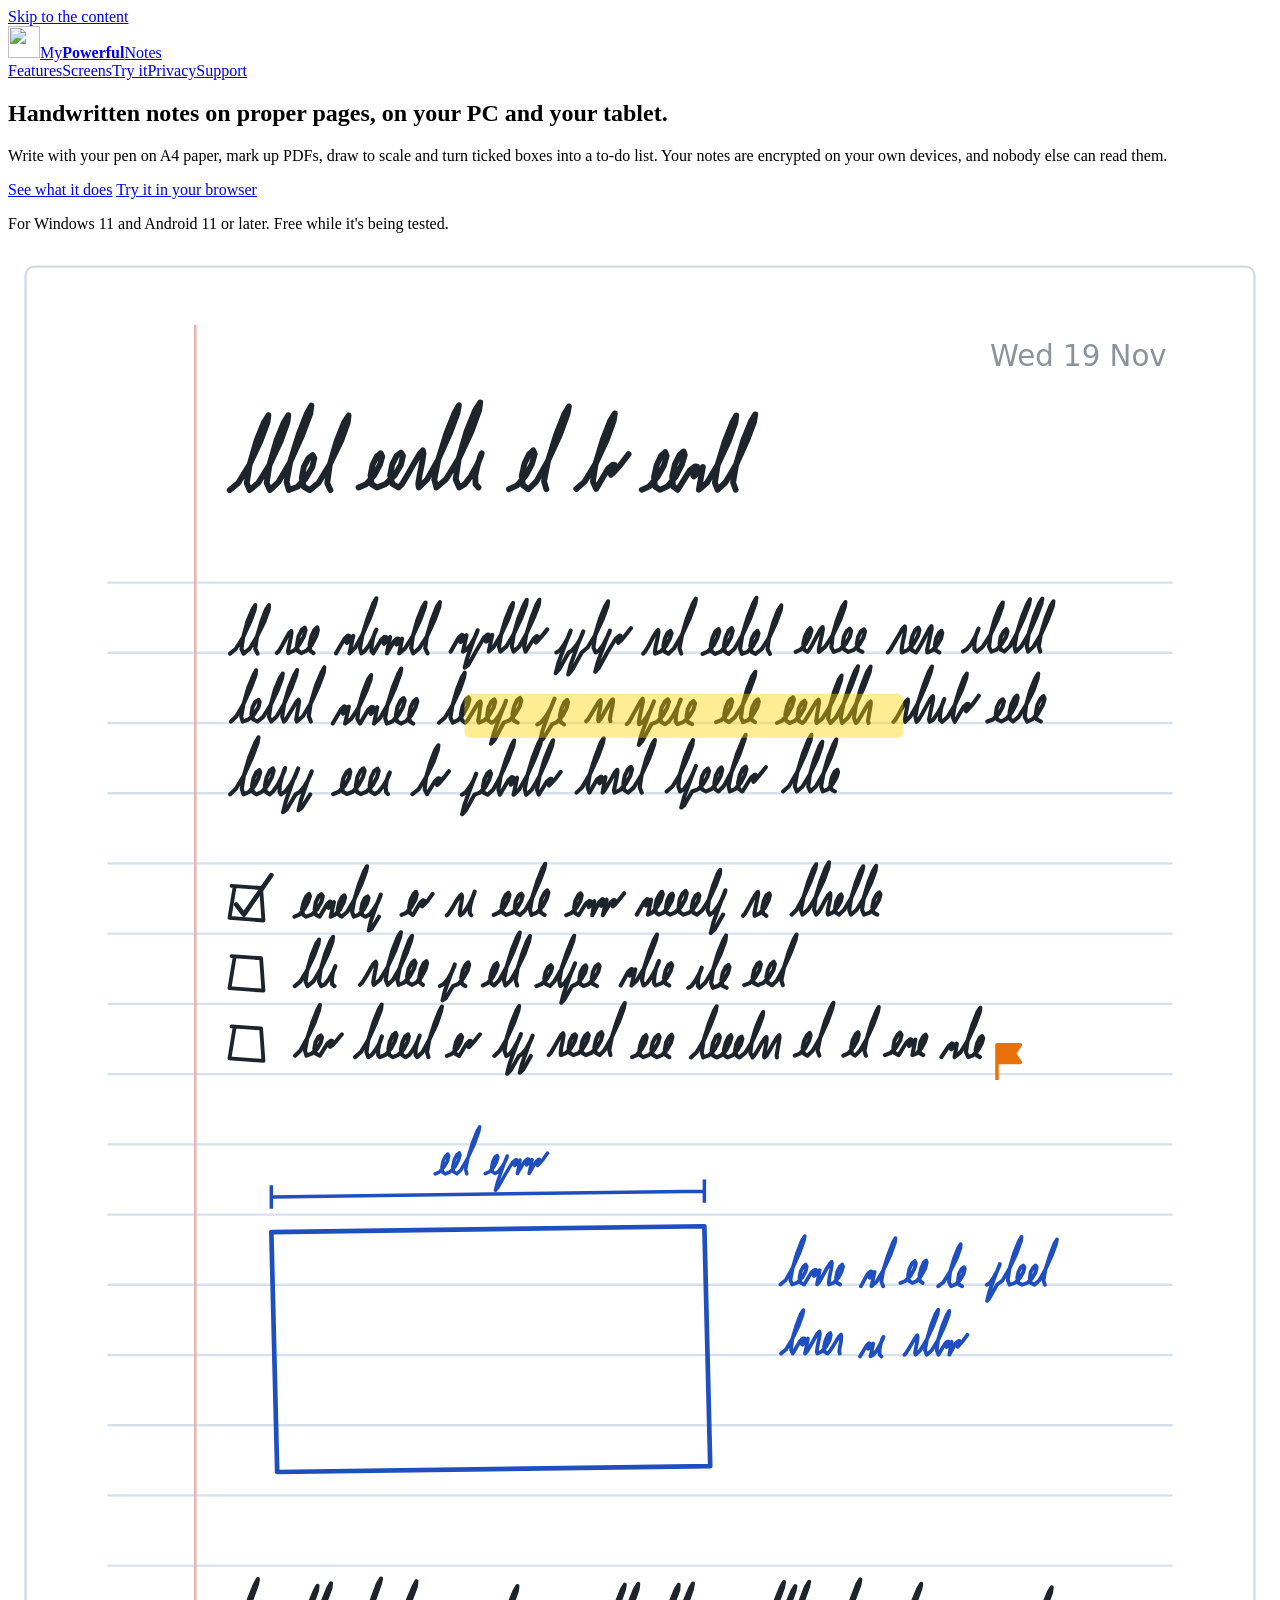
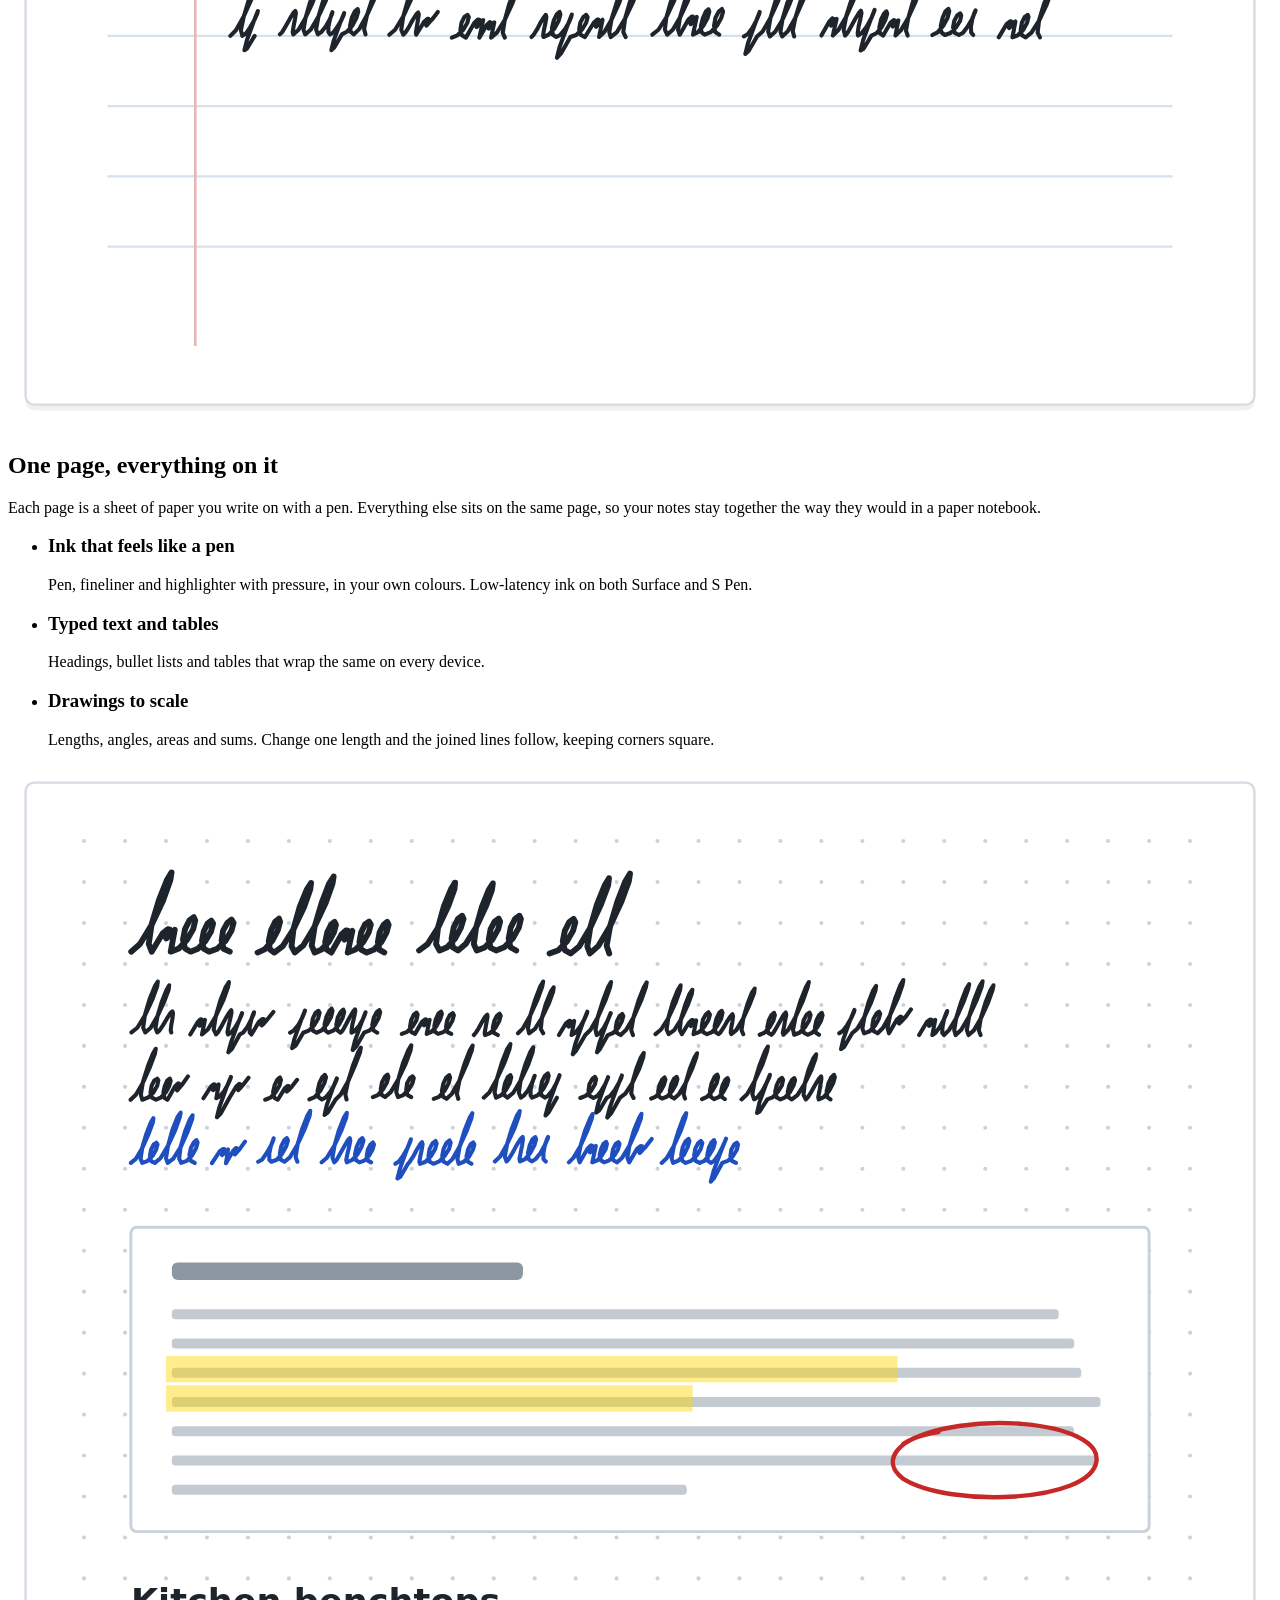
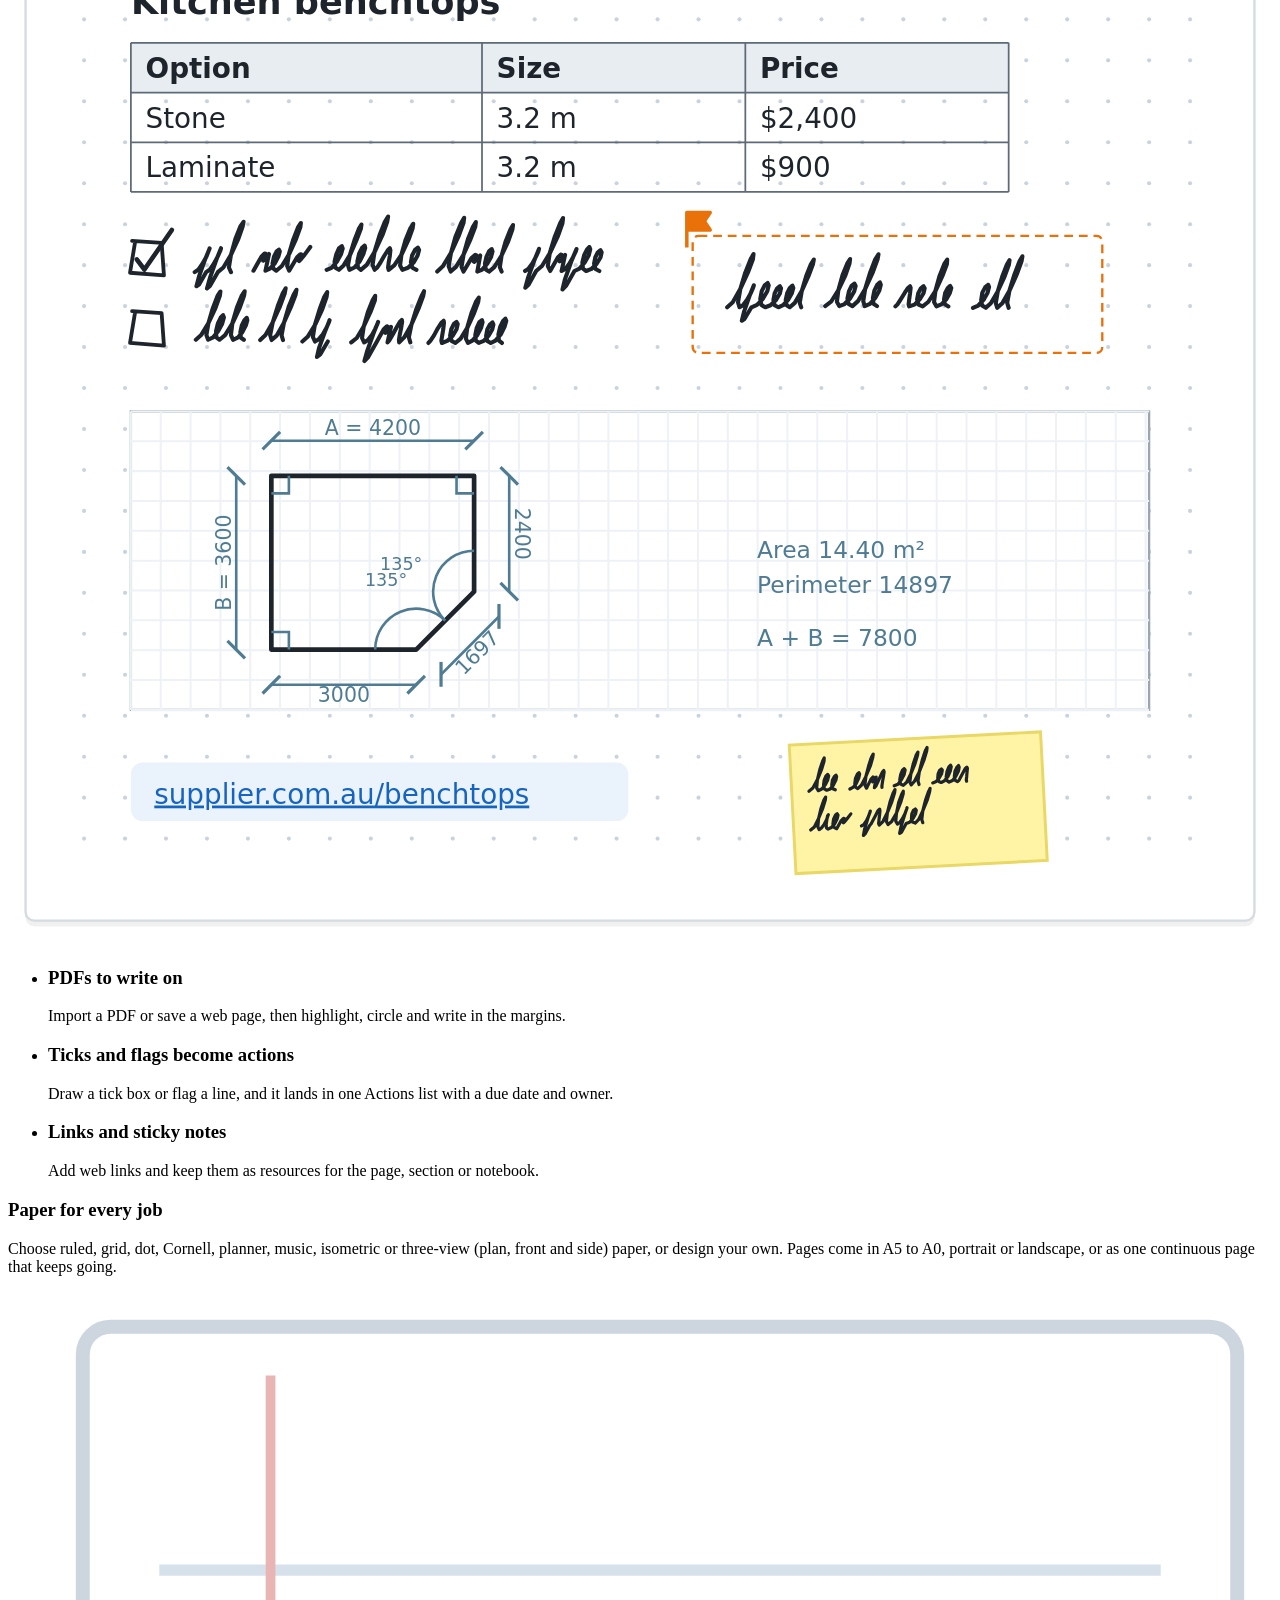
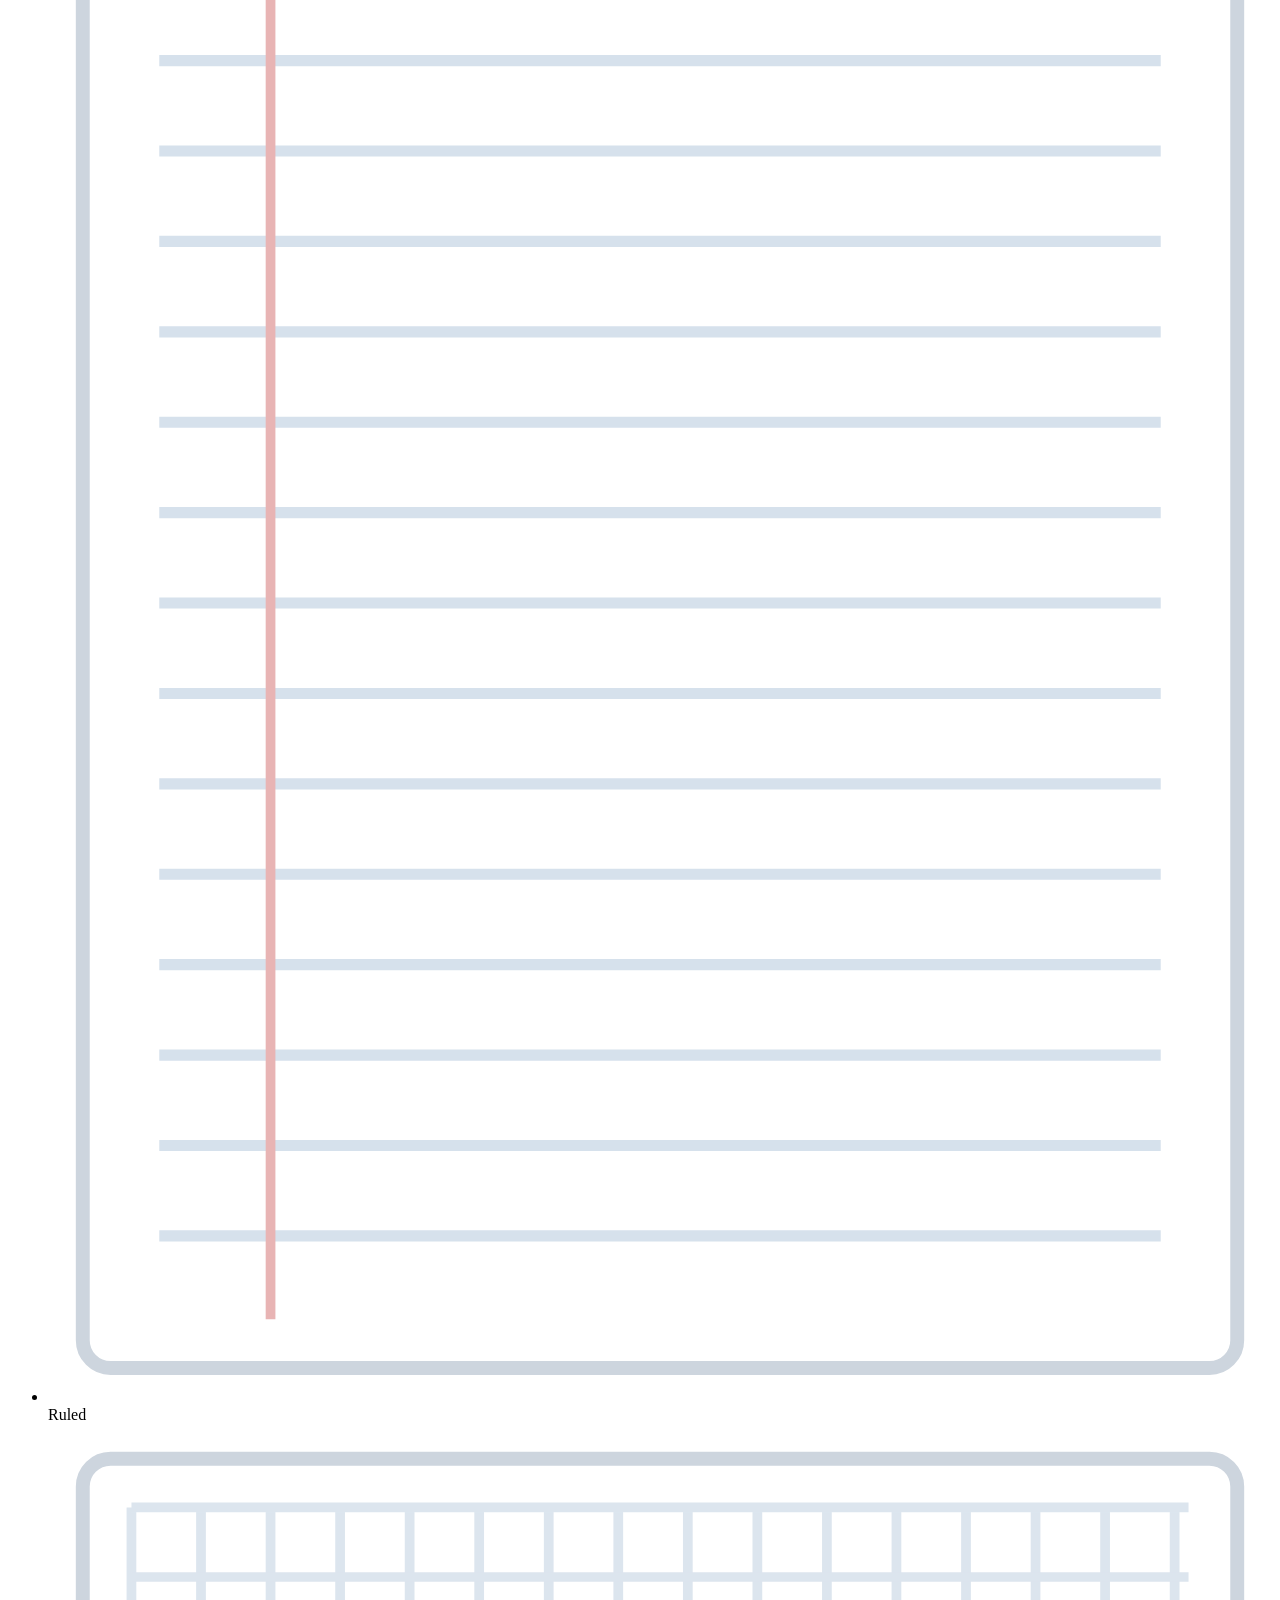
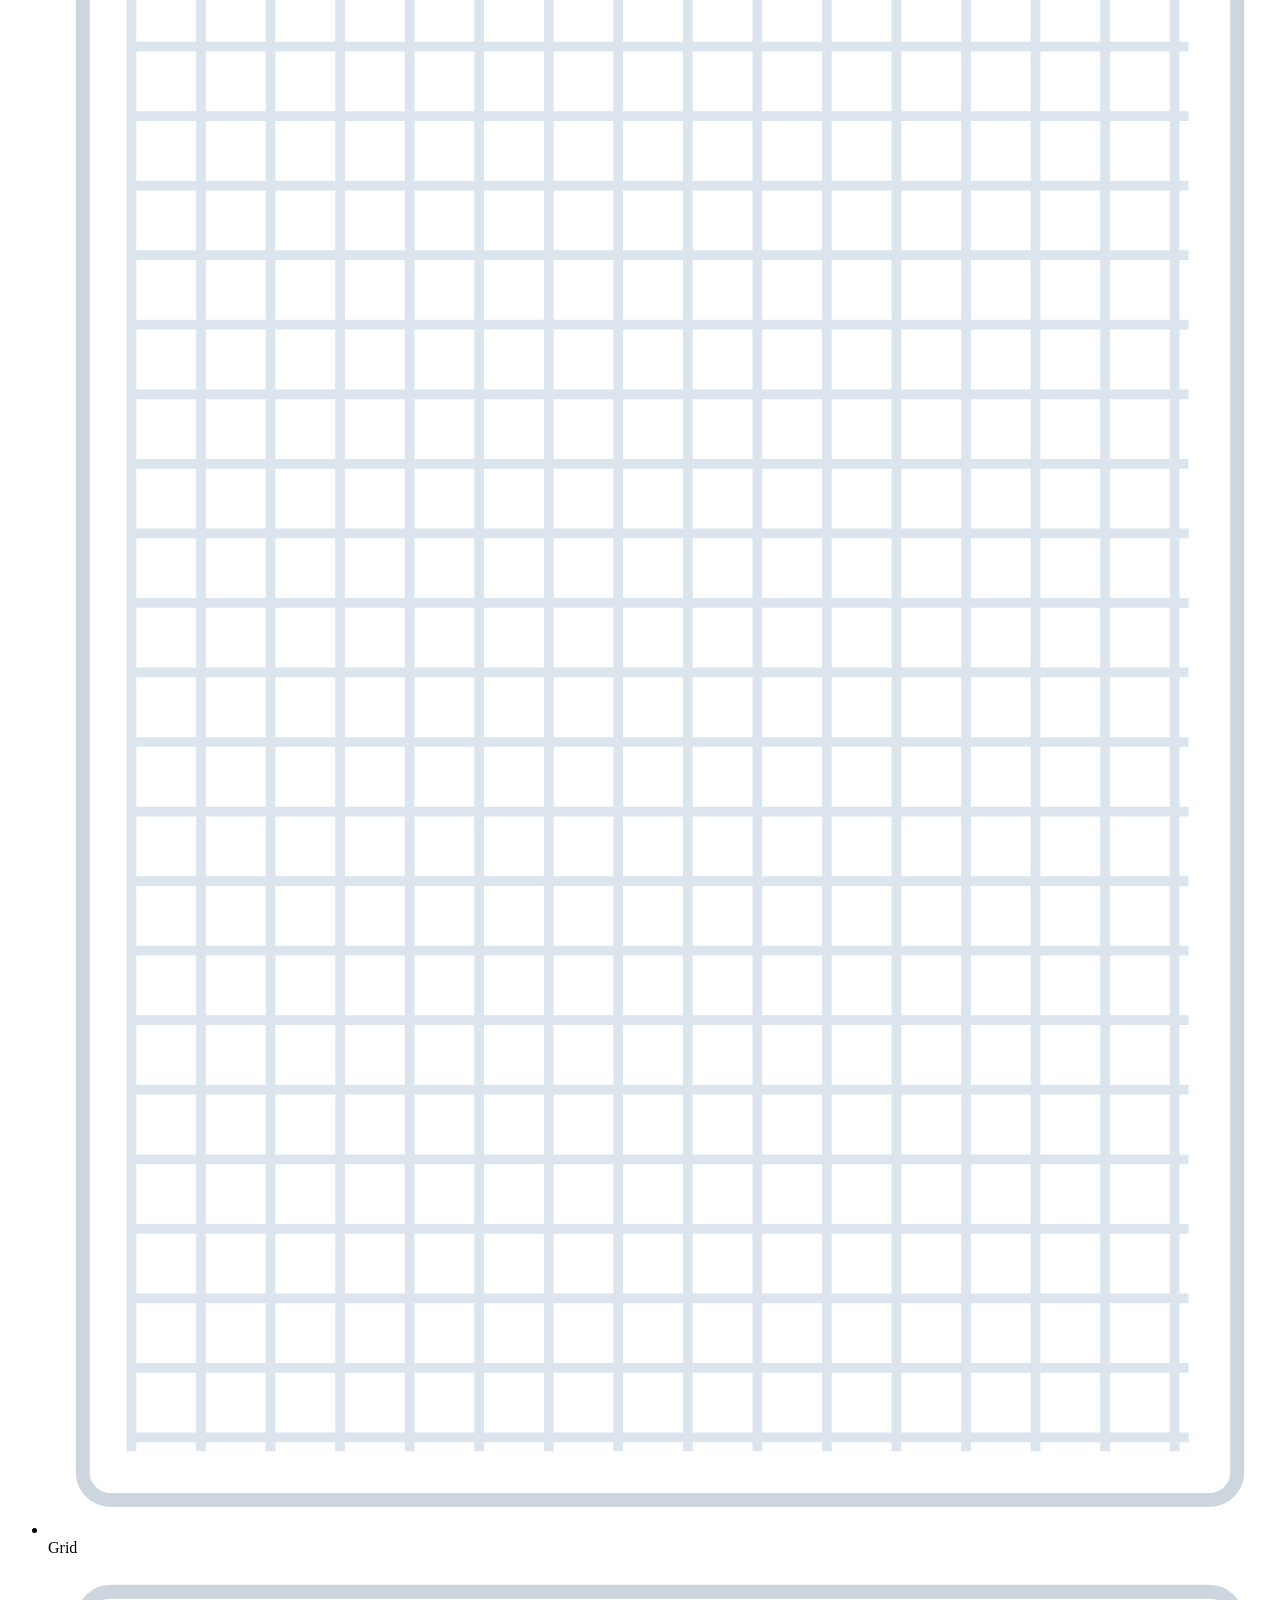
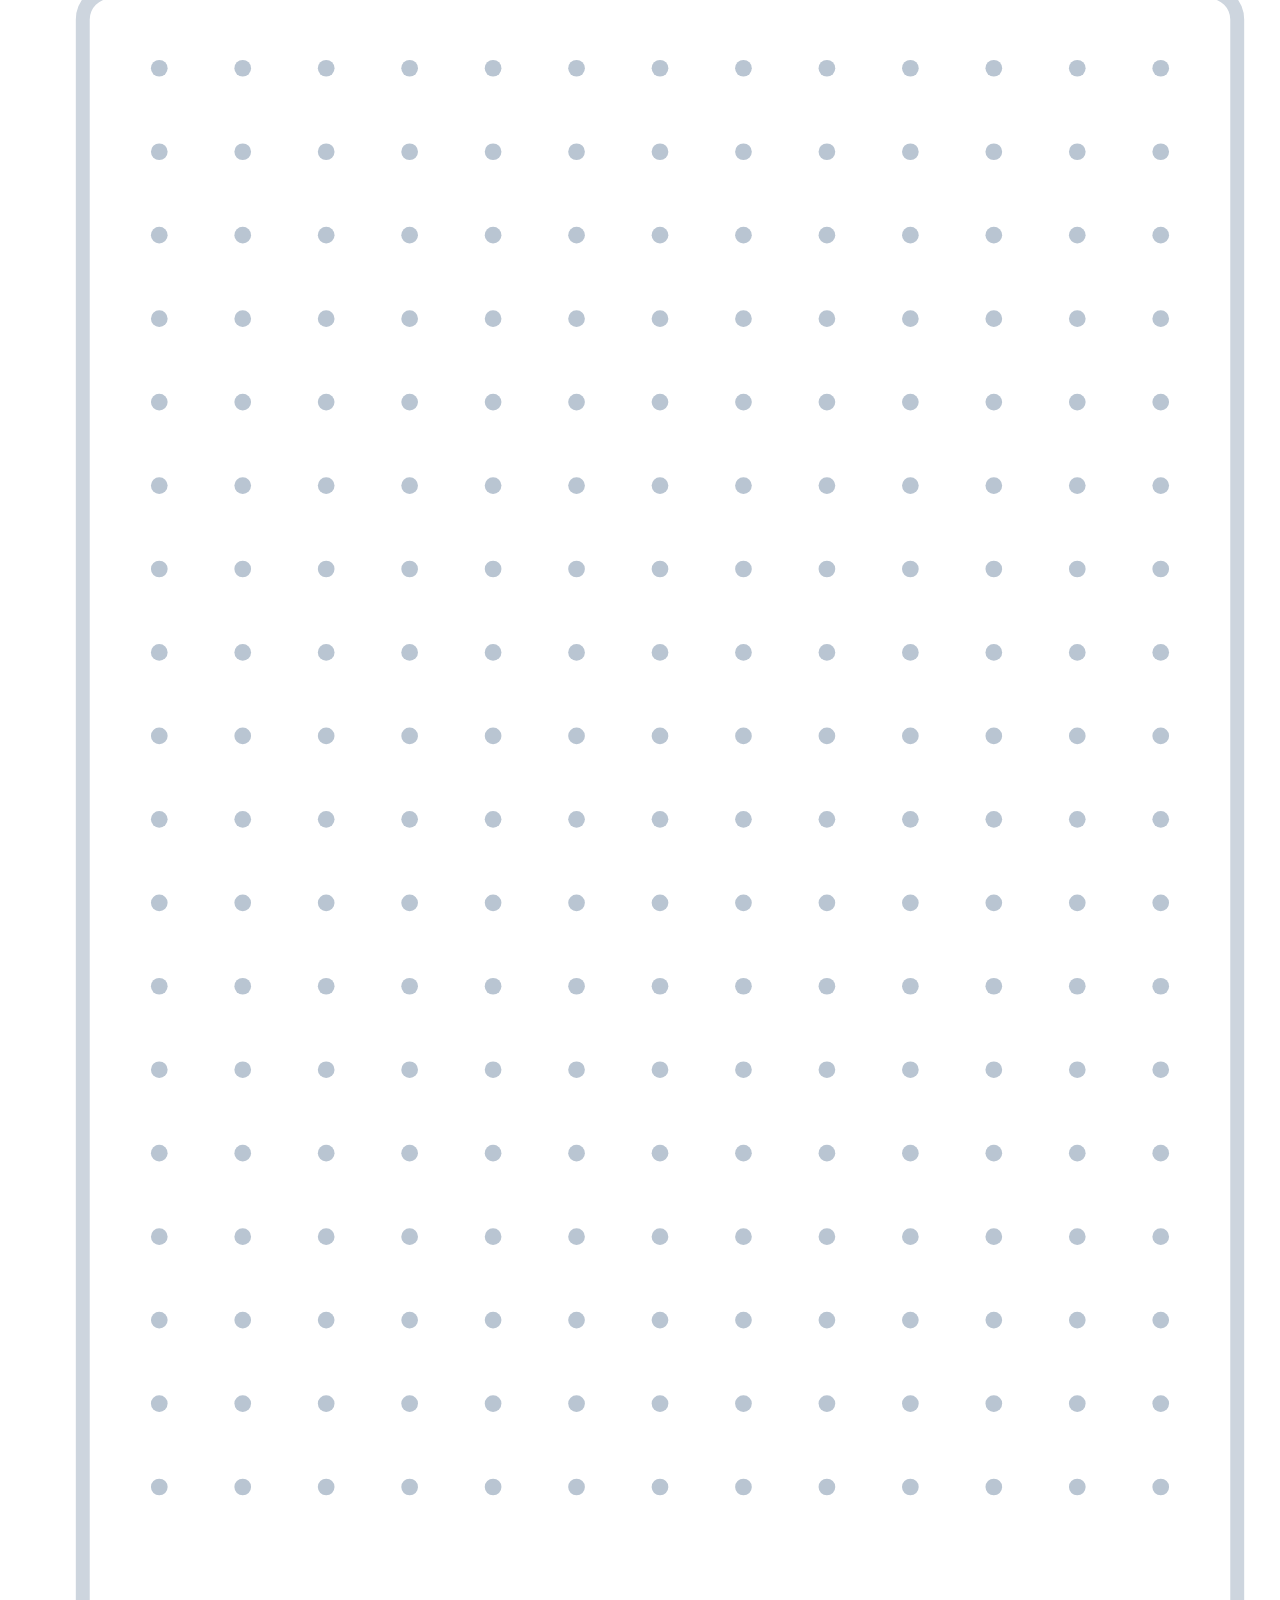
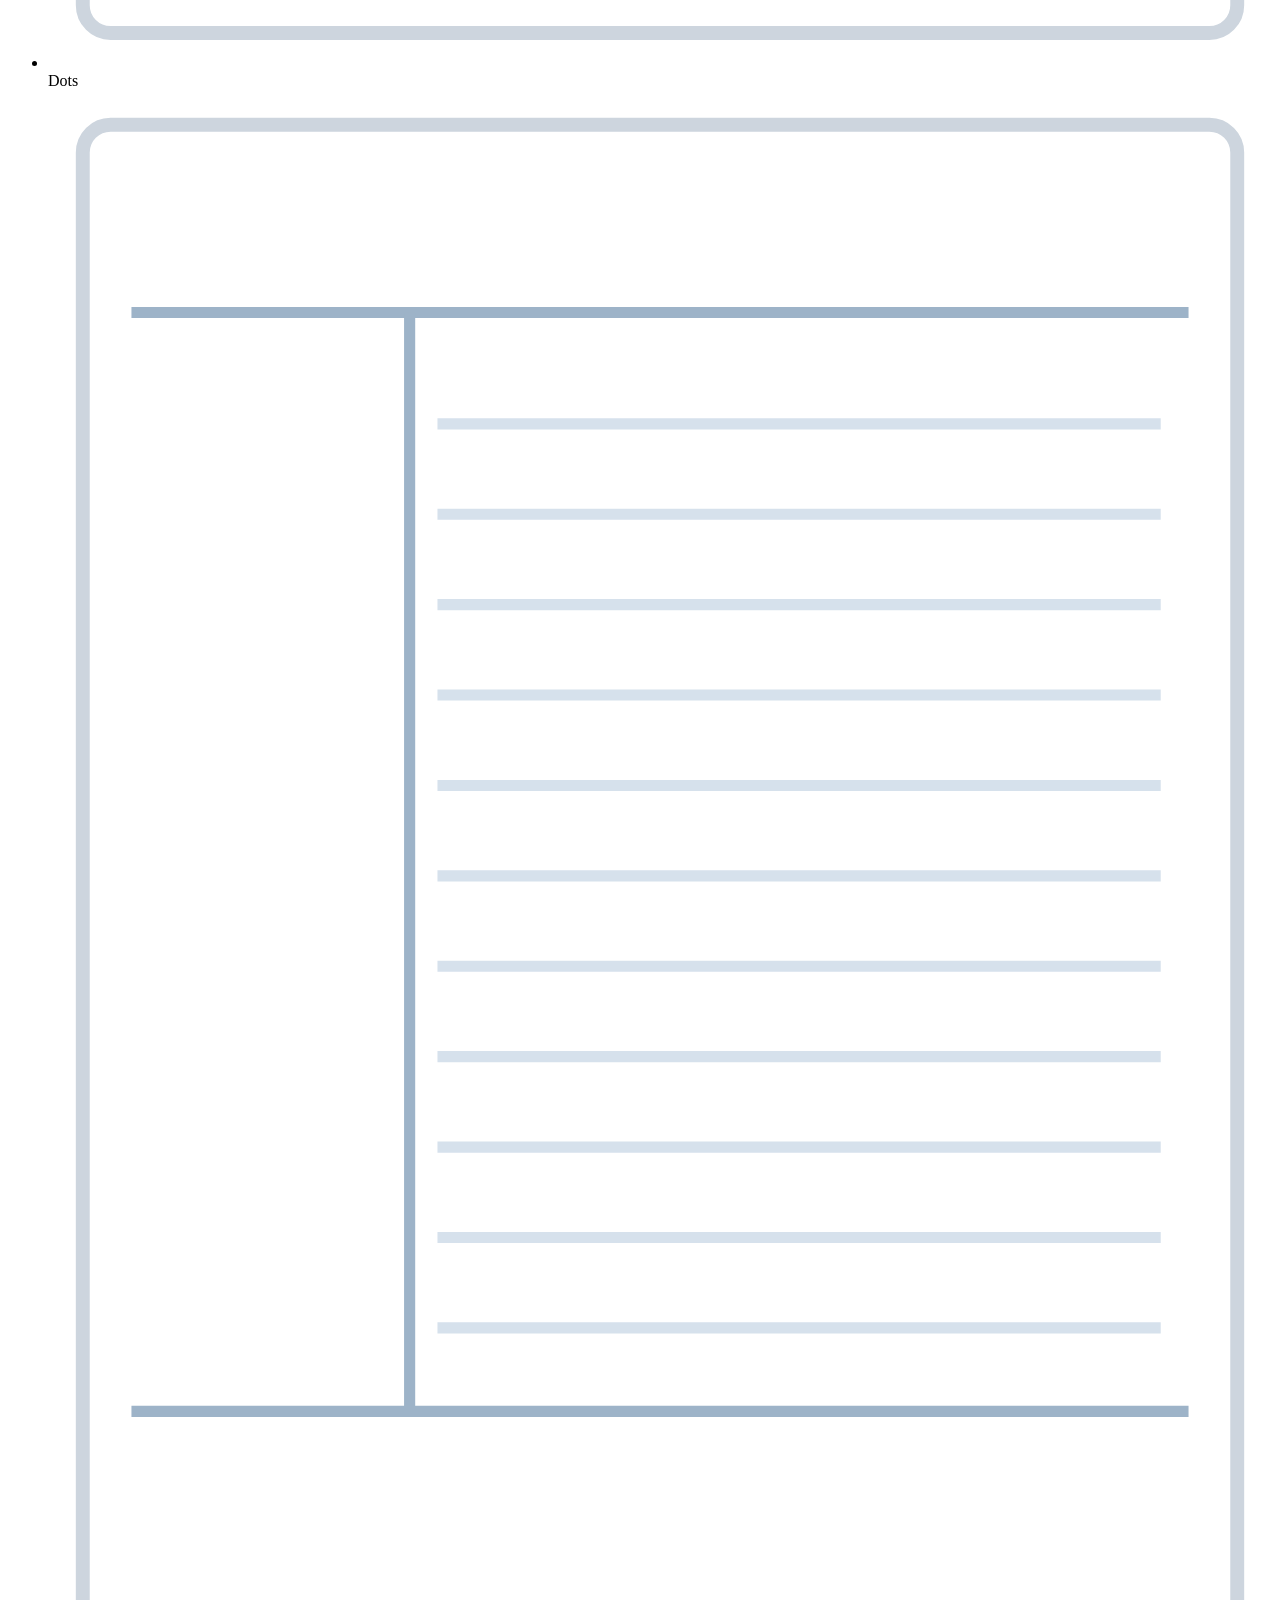
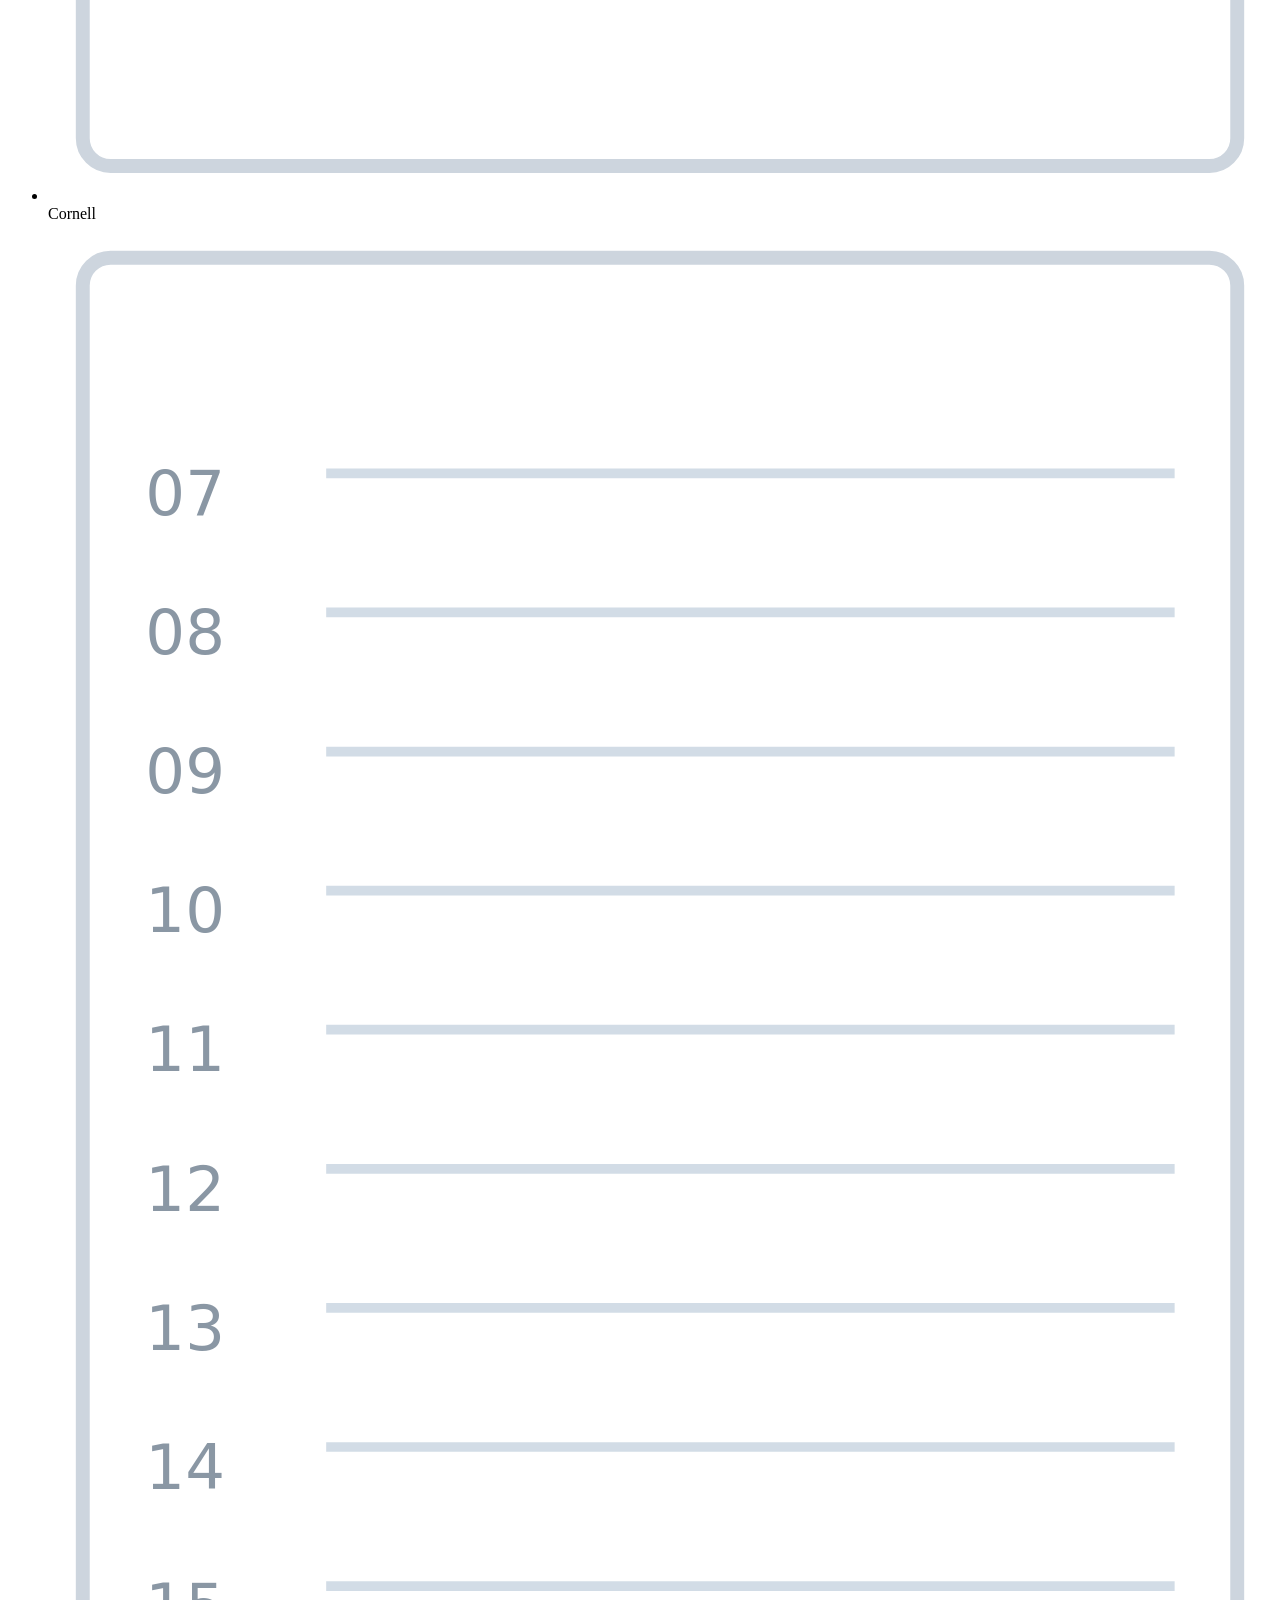
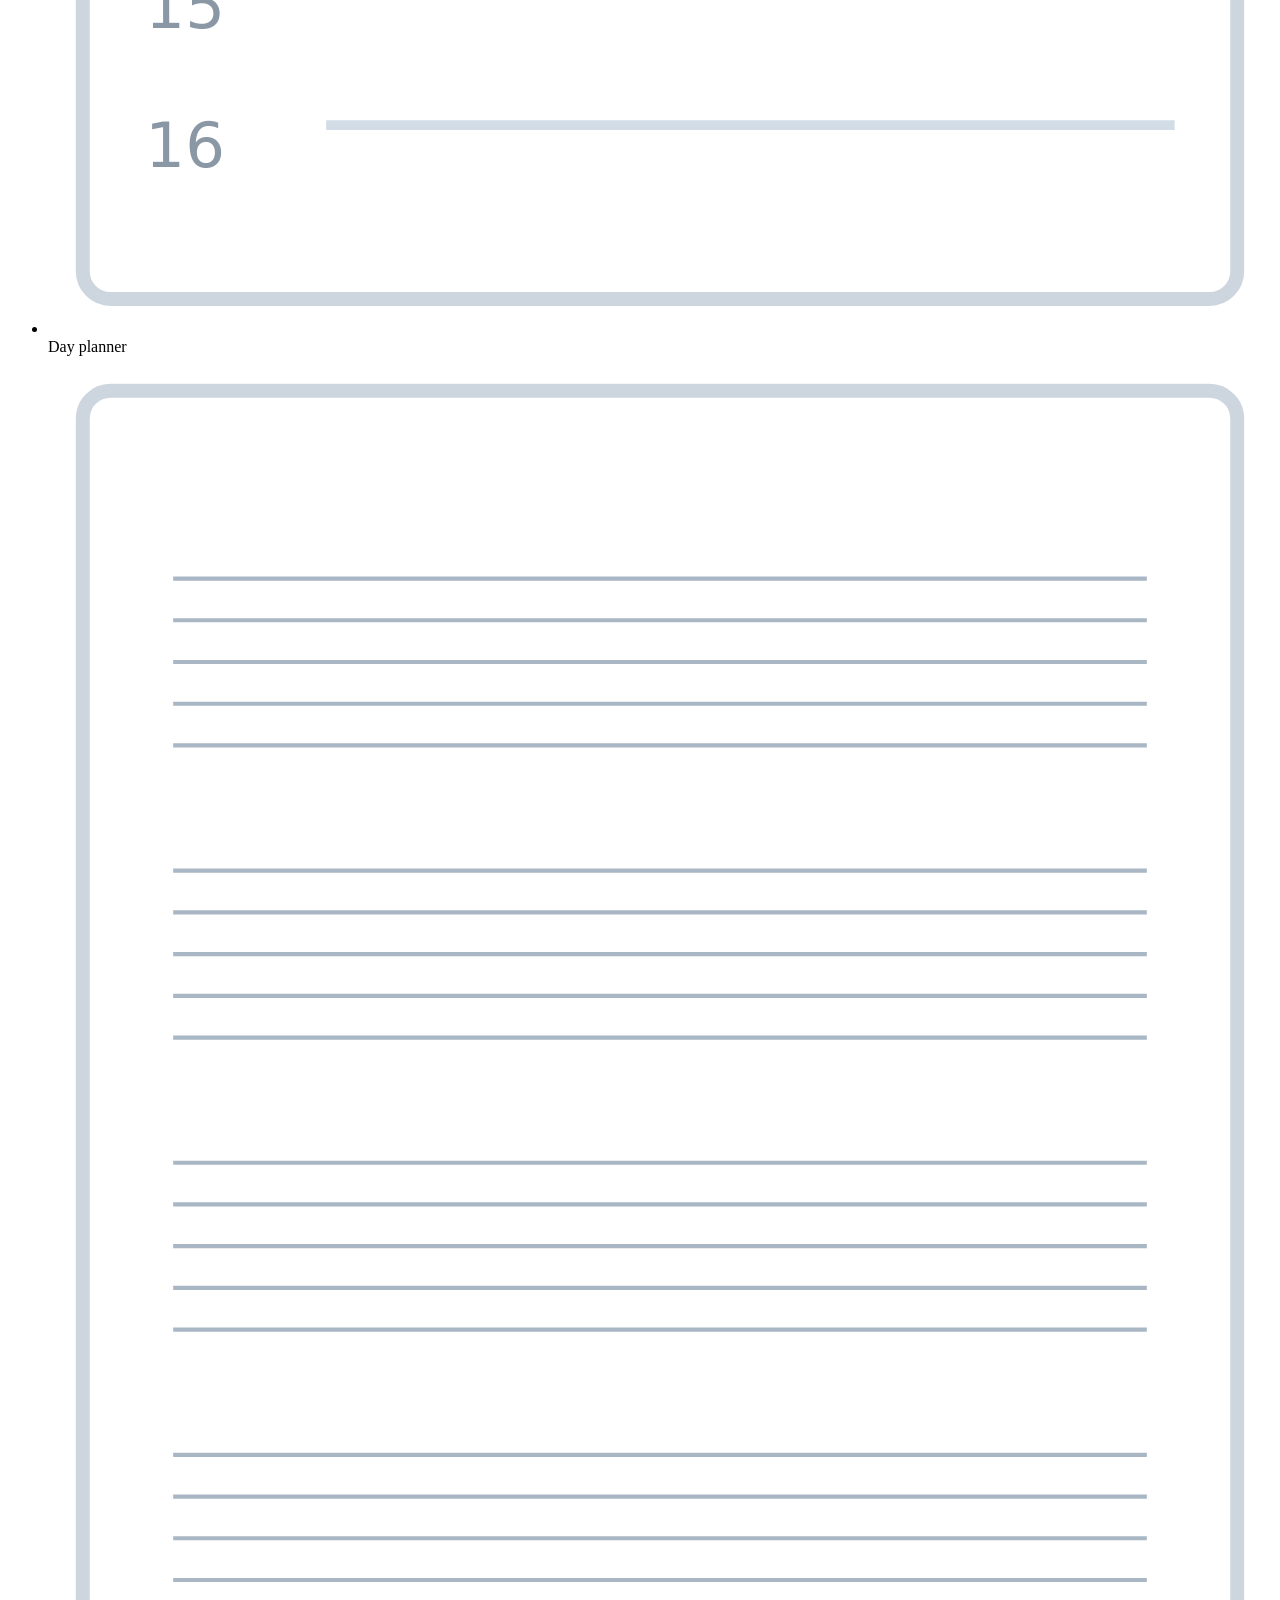
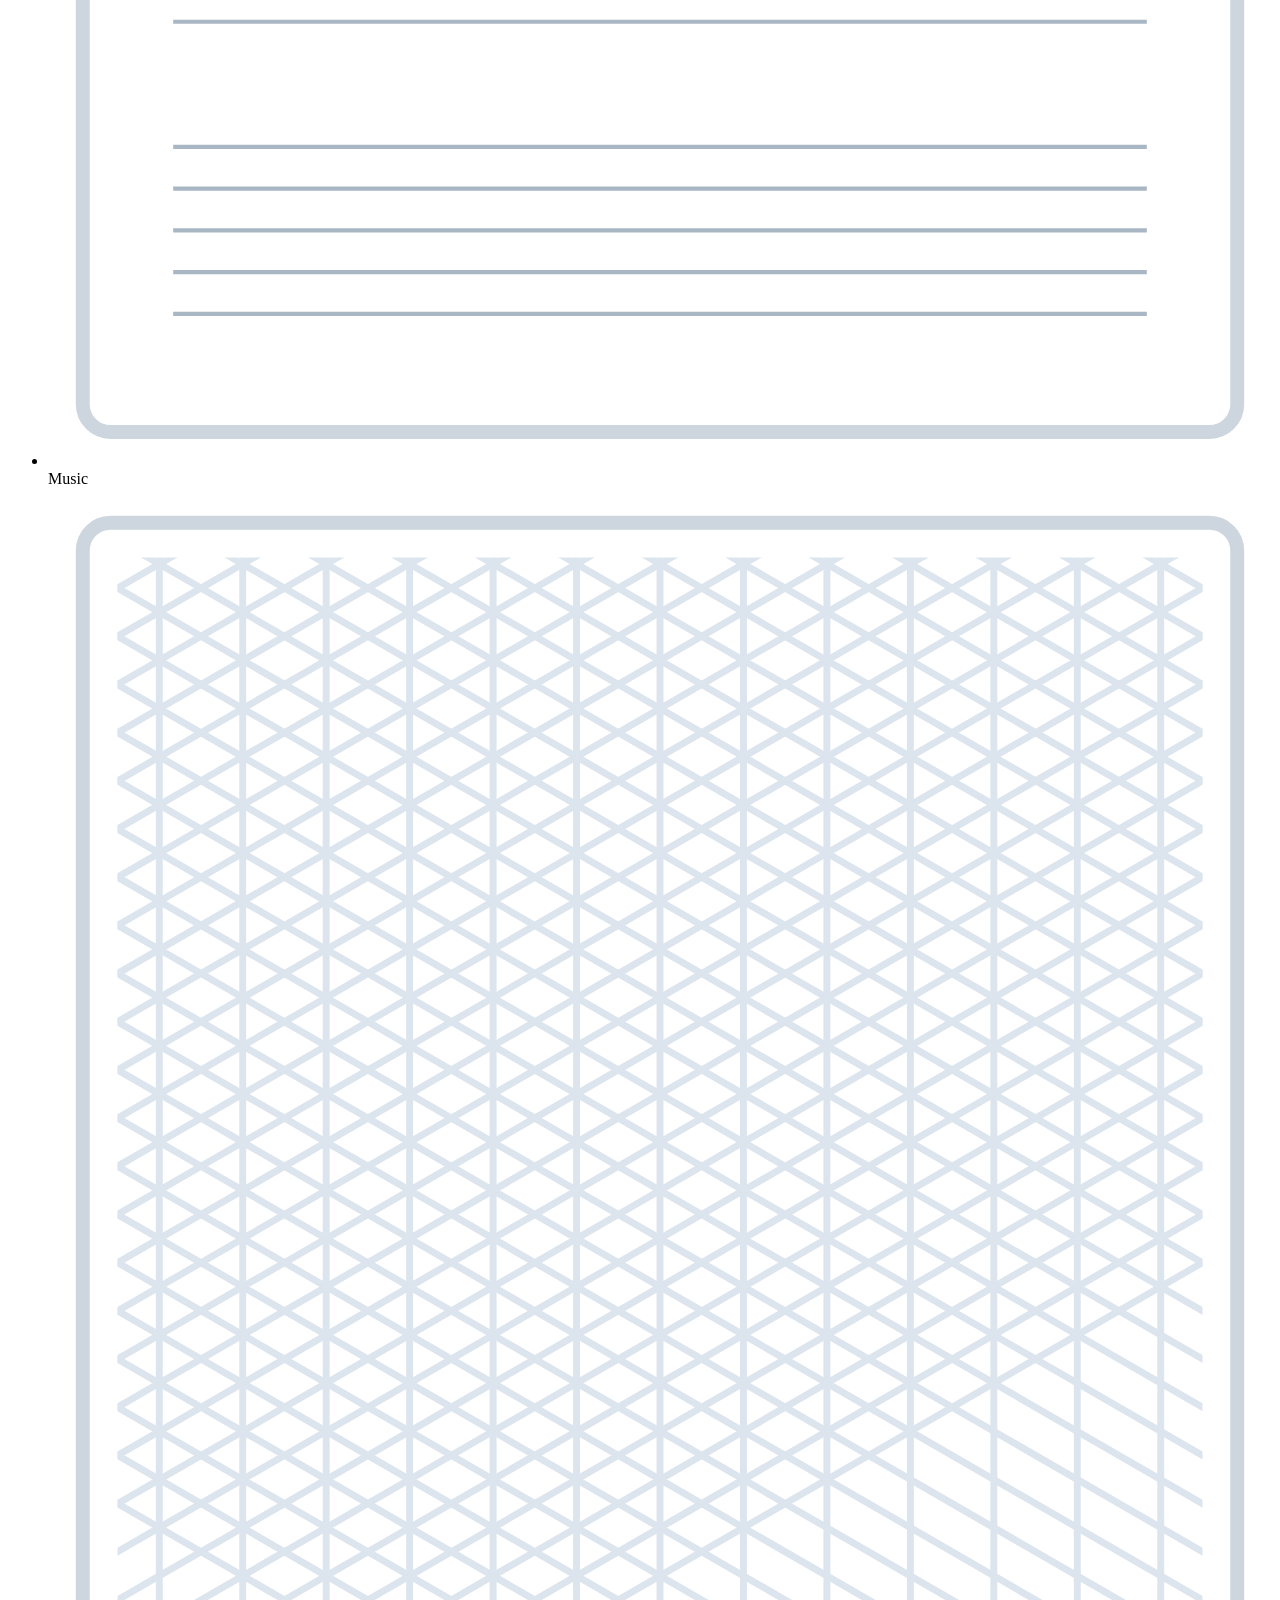
==== commit c23b7777: "Try it page: the app's page, pens, flags, scale drawing, woodwork and cut list in the browser, as on" ====
--- a/site/index.html
+++ b/site/index.html
@@ -27,7 +27,7 @@
 <header class="site-head">
 <div class="wrap">
 <a class="brand" href="/" aria-label="MyPowerfulNotes home"><img src="/logo.svg" alt="" width="32" height="32"><span>My<b>Powerful</b>Notes</span></a>
-<nav class="site-nav" aria-label="Main"><a href="/#features">Features</a><a href="/#screens">Screens</a><a href="/privacy">Privacy</a><a href="/support">Support</a></nav>
+<nav class="site-nav" aria-label="Main"><a href="/#features">Features</a><a href="/#screens">Screens</a><a href="/try">Try it</a><a href="/privacy">Privacy</a><a href="/support">Support</a></nav>
 </div>
 </header>
 <main id="main">
@@ -39,7 +39,7 @@
 <p class="lead">Write with your pen on A4 paper, mark up PDFs, draw to scale and turn ticked boxes into a to-do list. Your notes are encrypted on your own devices, and nobody else can read them.</p>
 <div class="buttons">
 <a class="button primary" href="#features">See what it does</a>
-<a class="button quiet" href="#privacy">How your notes stay private</a>
+<a class="button quiet" href="/try">Try it in your browser</a>
 </div>
 <p class="note">For Windows 11 and Android 11 or later. Free while it's being tested.</p>
 </div>
@@ -80,12 +80,10 @@
 <li><h3>A map of your notes</h3><p>See notebooks, pages and tags as a map, and add your own thoughts and links.</p></li>
 <li><h3>Export when you need to</h3><p>Send a page or notebook as a PDF, with links that still work.</p></li>
 <li><h3>Photos and pictures</h3><p>Take a photo with your tablet or phone, or add a picture, and write on and around it.</p></li>
-<li><h3>Fill</h3><p>Tap inside a shape you've drawn to colour it in, under the ink.</p></li>
 <li><h3>Talk to text</h3><p>Dictate into a text box using your device's own speech recognition.</p></li>
 <li><h3>Woodwork add-in</h3><p>Parts, materials, cut lists, sheet and board layouts, a drawer planner and proportion guides.</p></li>
-<li><h3>From Fusion 360</h3><p>Bring in a DXF drawing or a parts list (CSV) and carry on drawing over it.</p></li>
 <li><h3>Pocket recordings</h3><p>Bring in Pocket transcripts with their summary, and their action items as flags.</p></li>
-<li><h3>Word and PowerPoint</h3><p>Office on your PC turns a document or deck into pages to write on.</p></li>
+<li><h3>Word and PowerPoint</h3><p>On Windows, Office on your PC turns a document or deck into pages to write on.</p></li>
 <li><h3>Sections and headers</h3><p>Split notebooks into sections and add a header and footer to every page.</p></li>
 <li><h3>Daily snapshots</h3><p>A snapshot of your notes each day, and backup files that stay encrypted.</p></li>
 </ul>
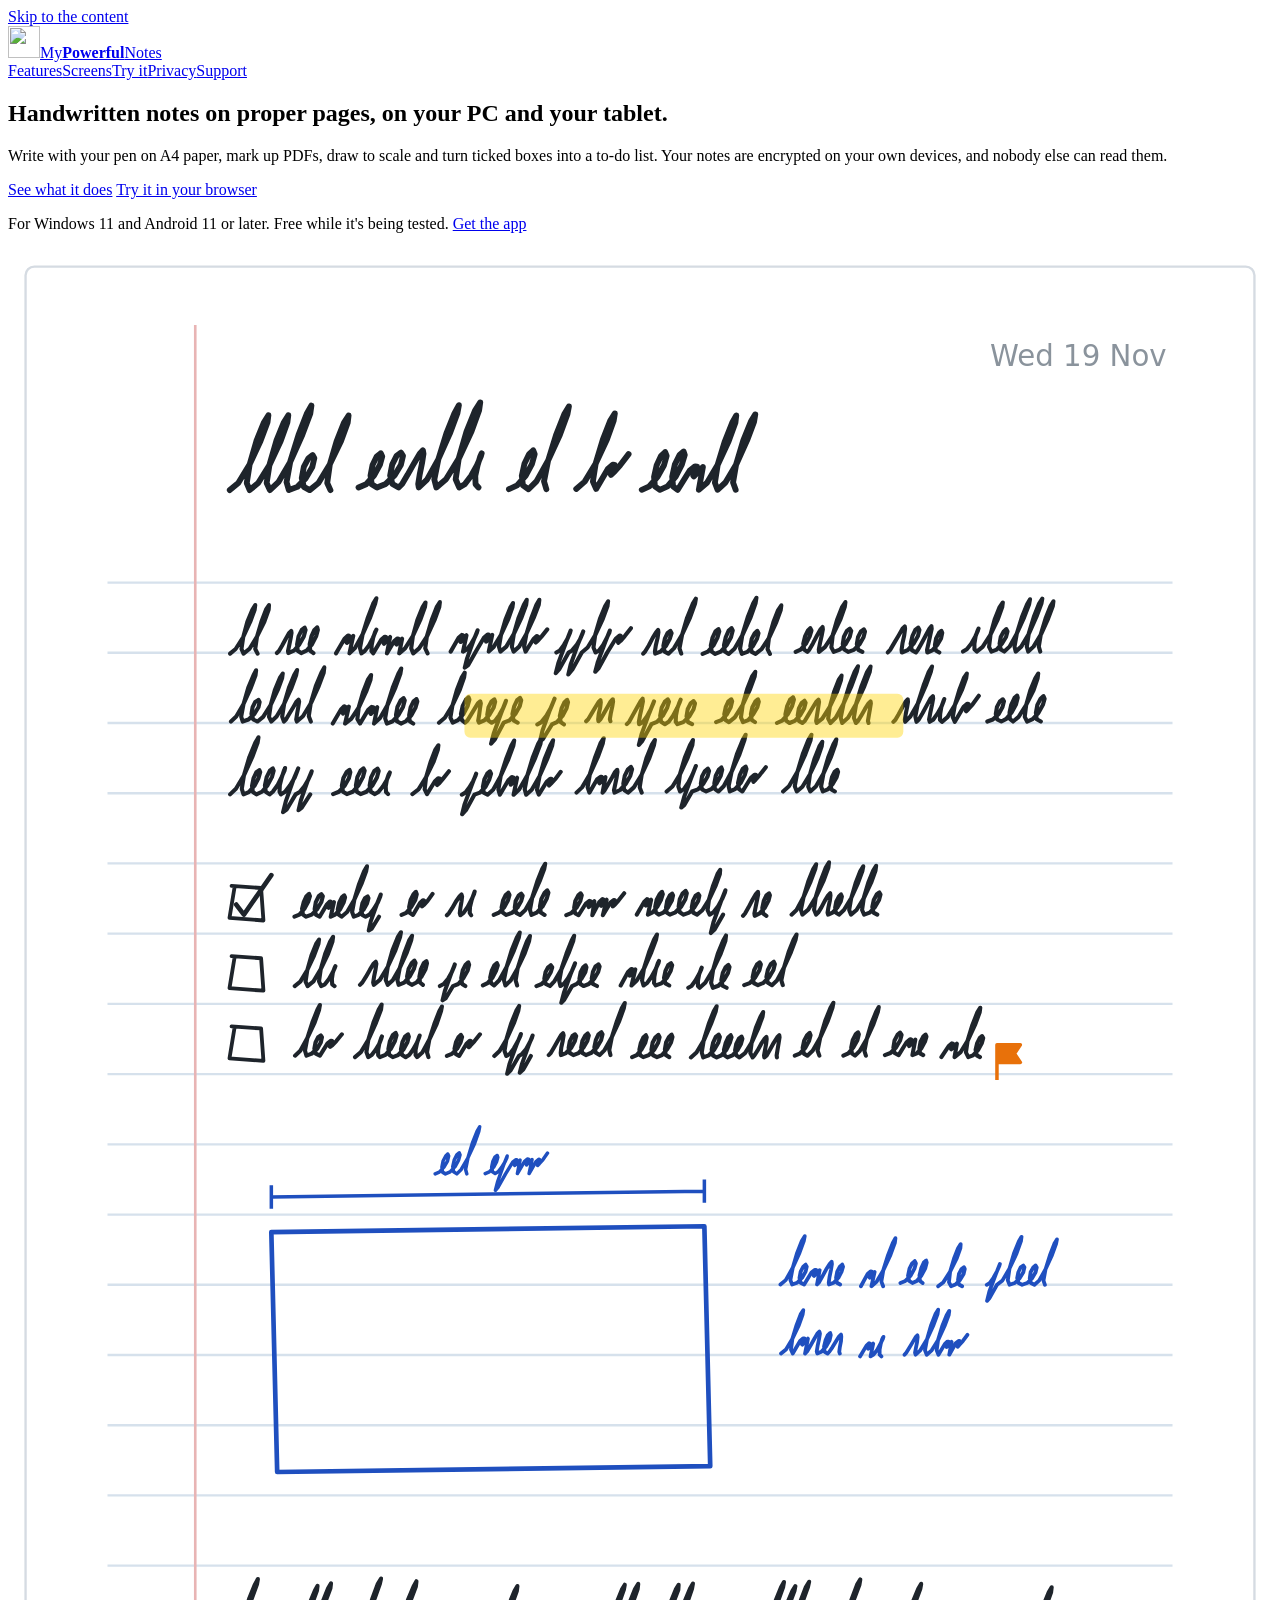
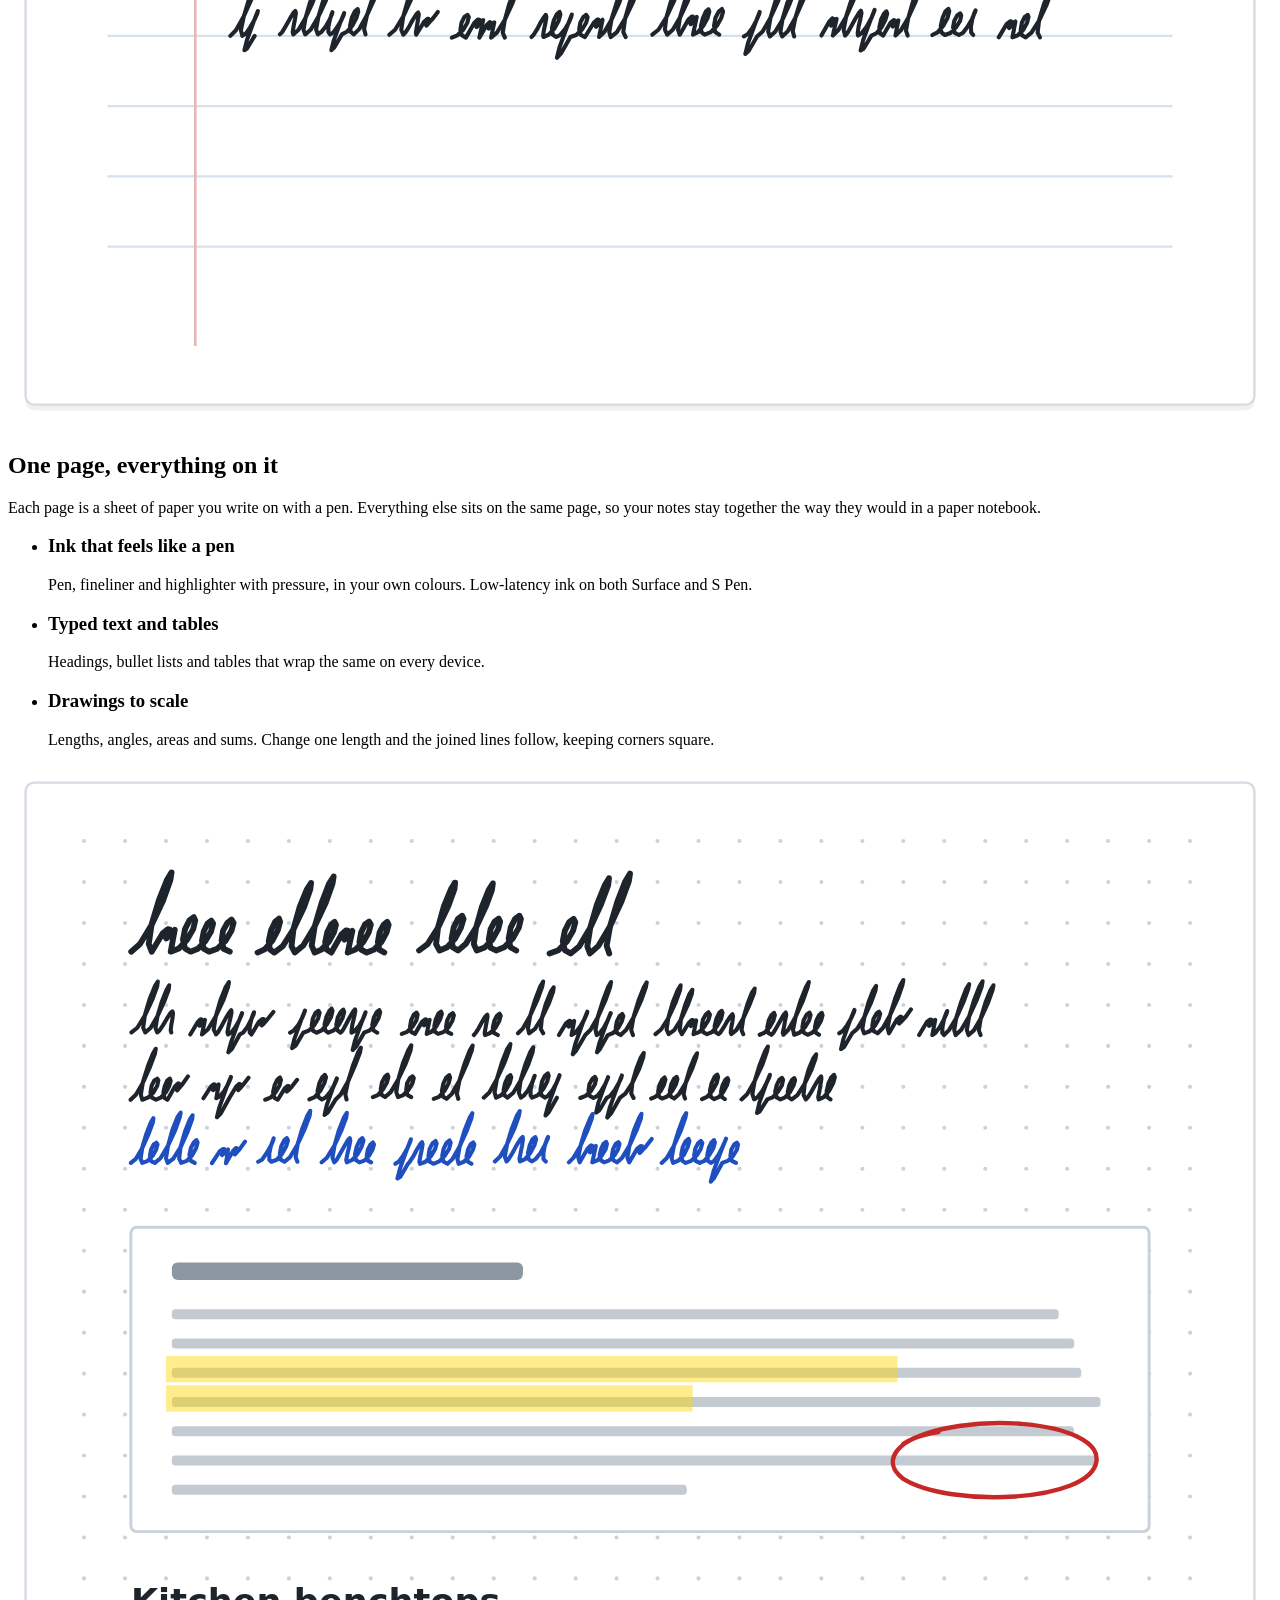
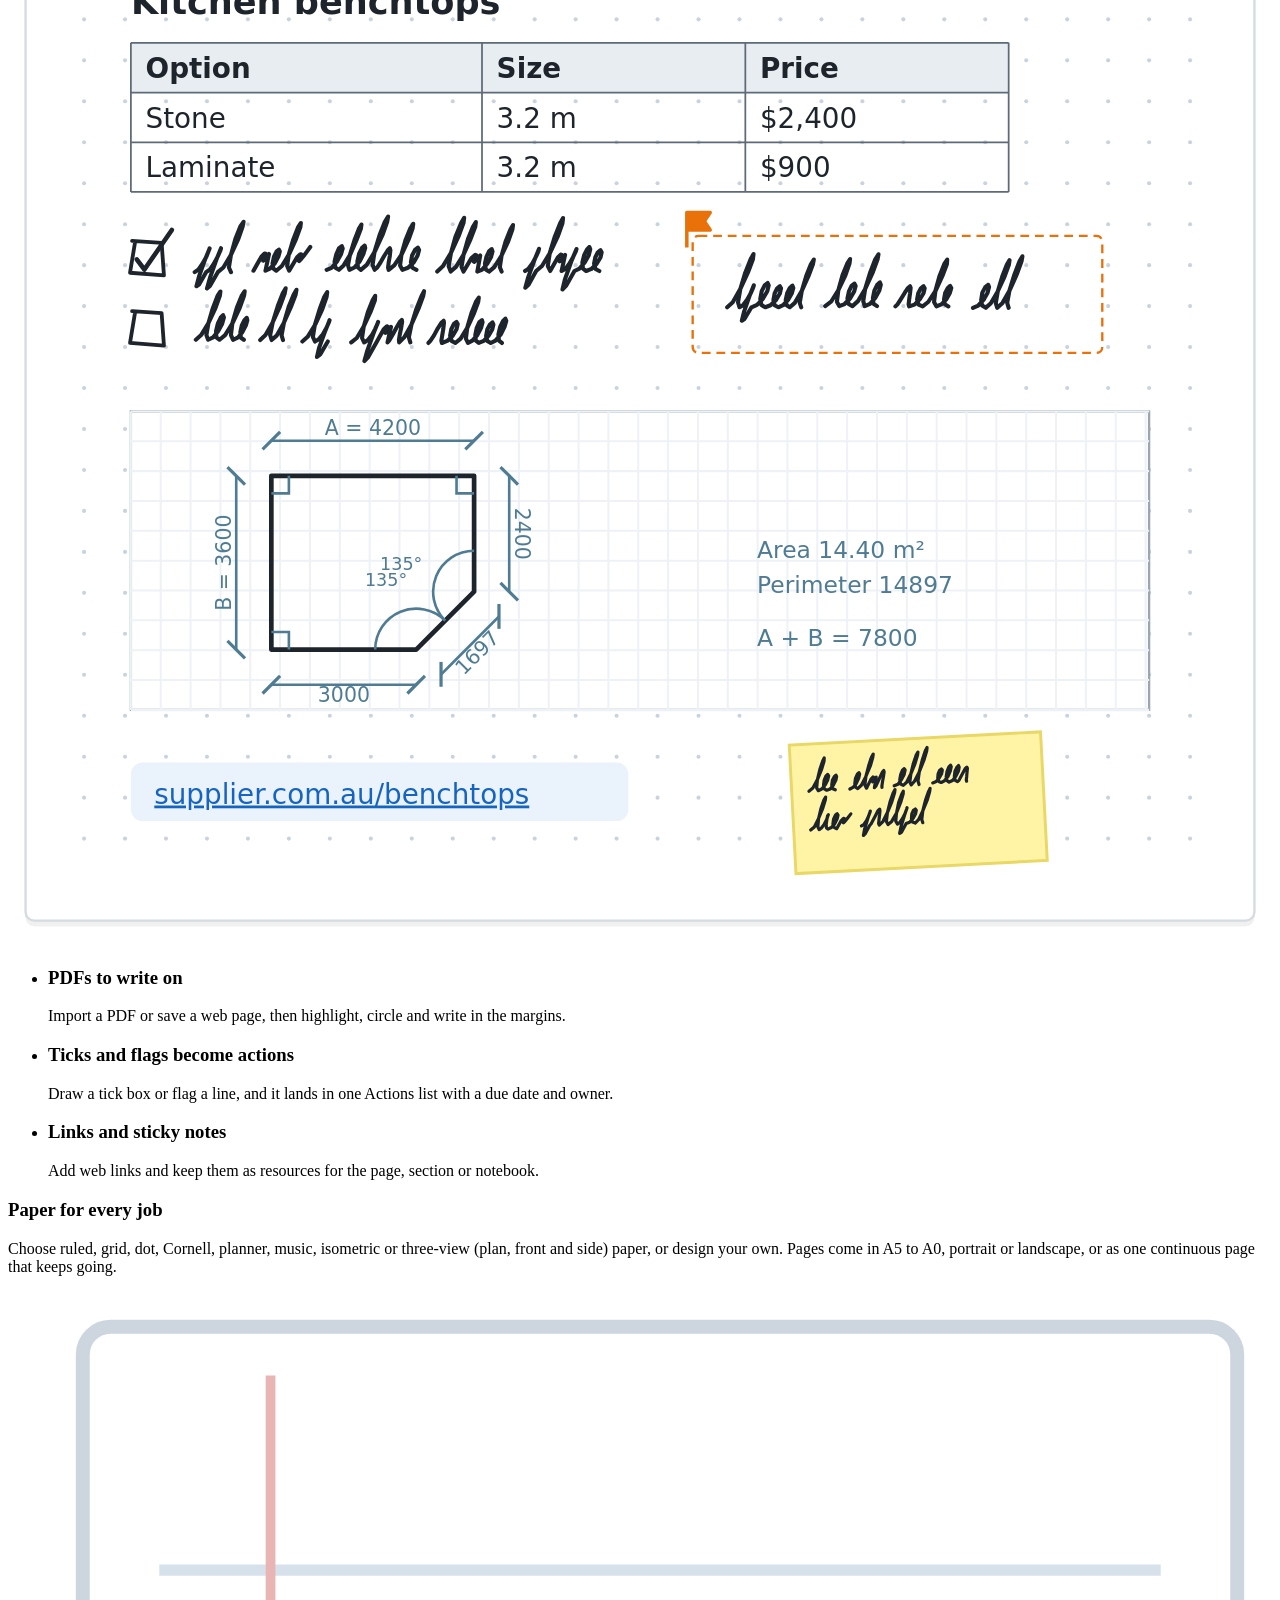
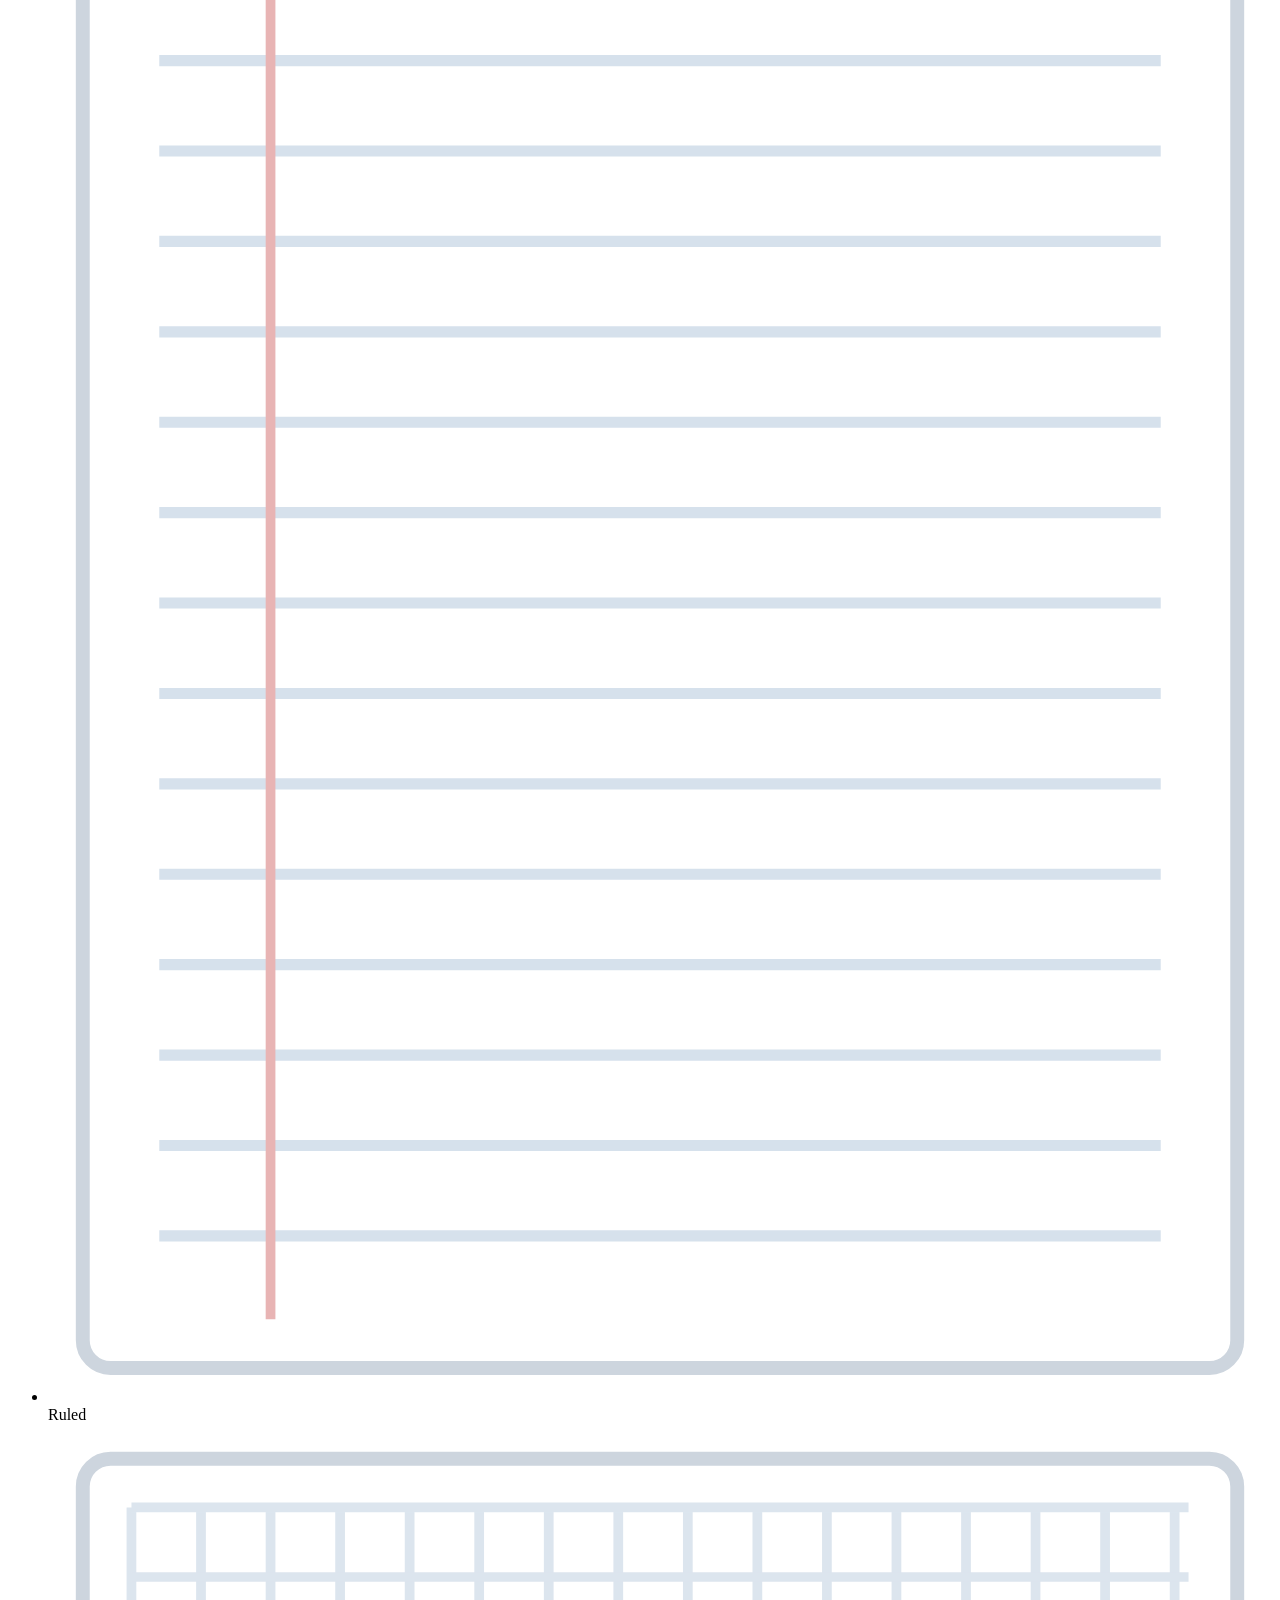
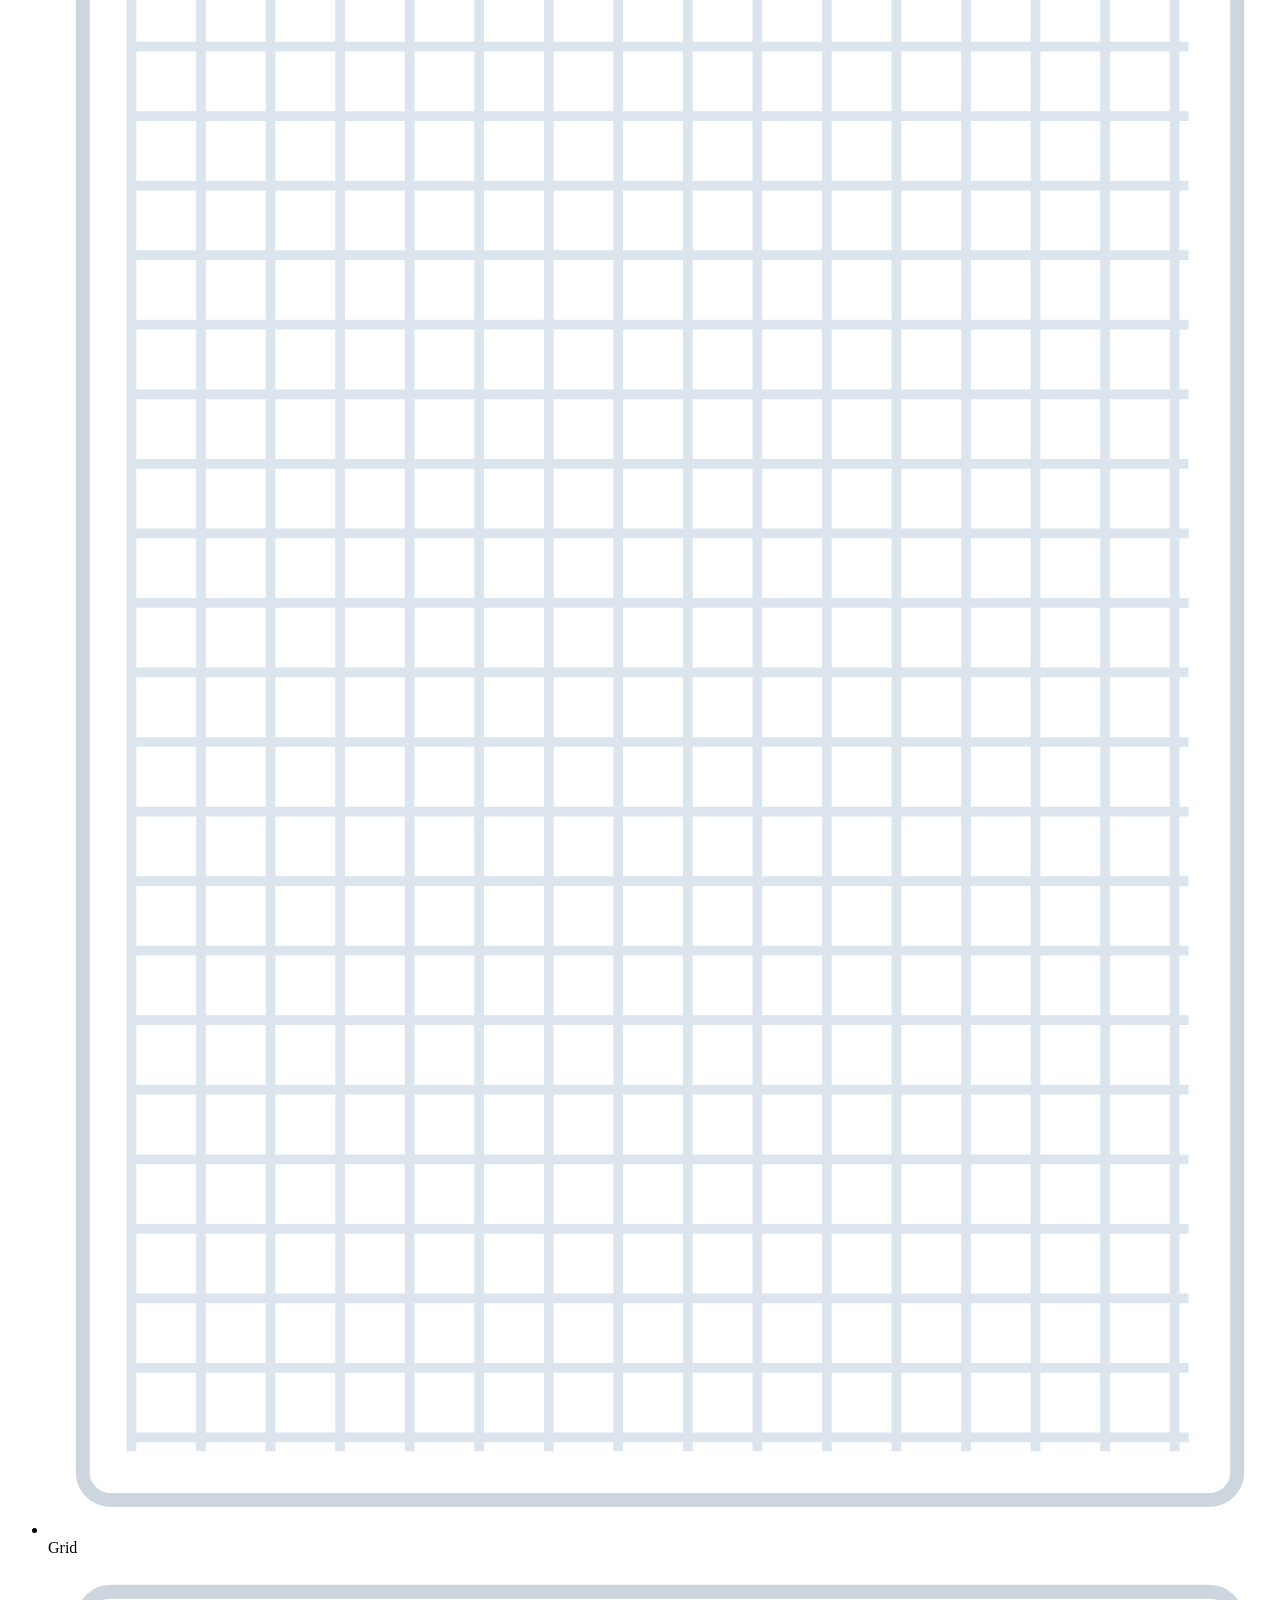
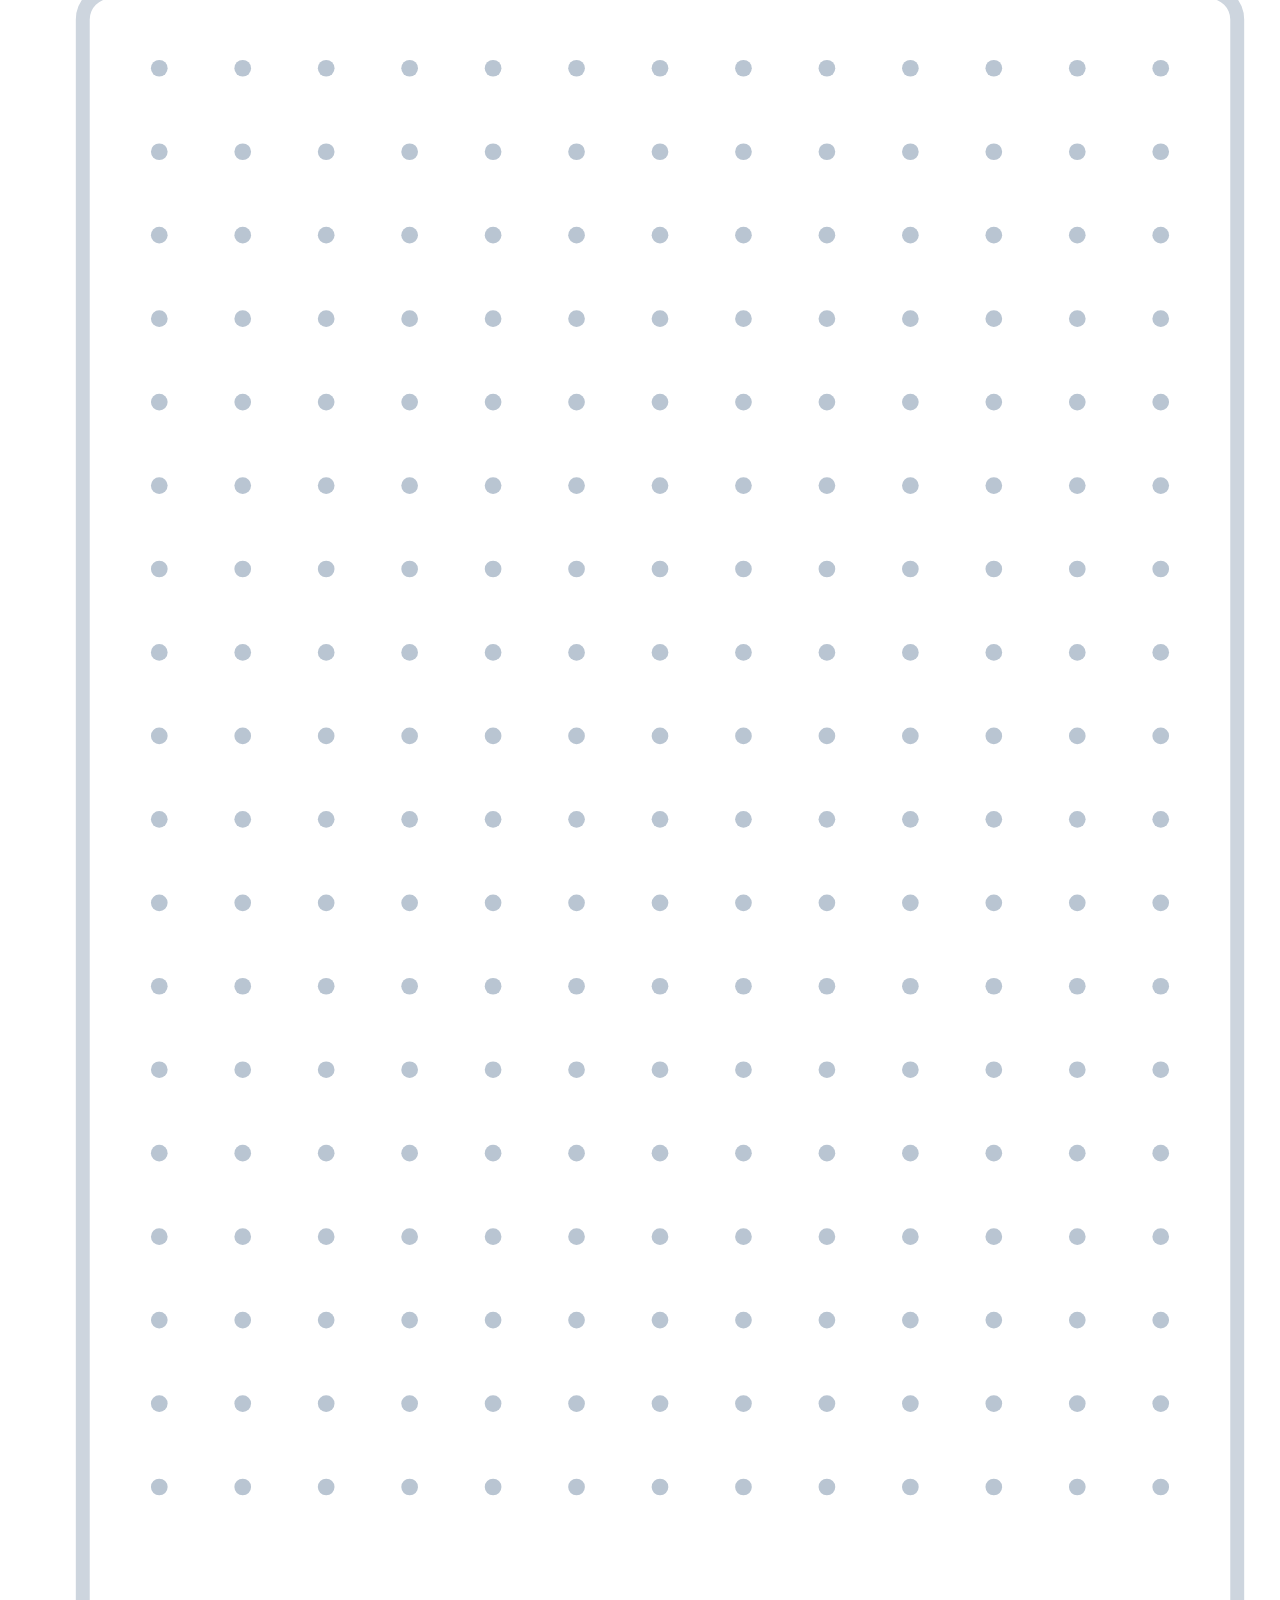
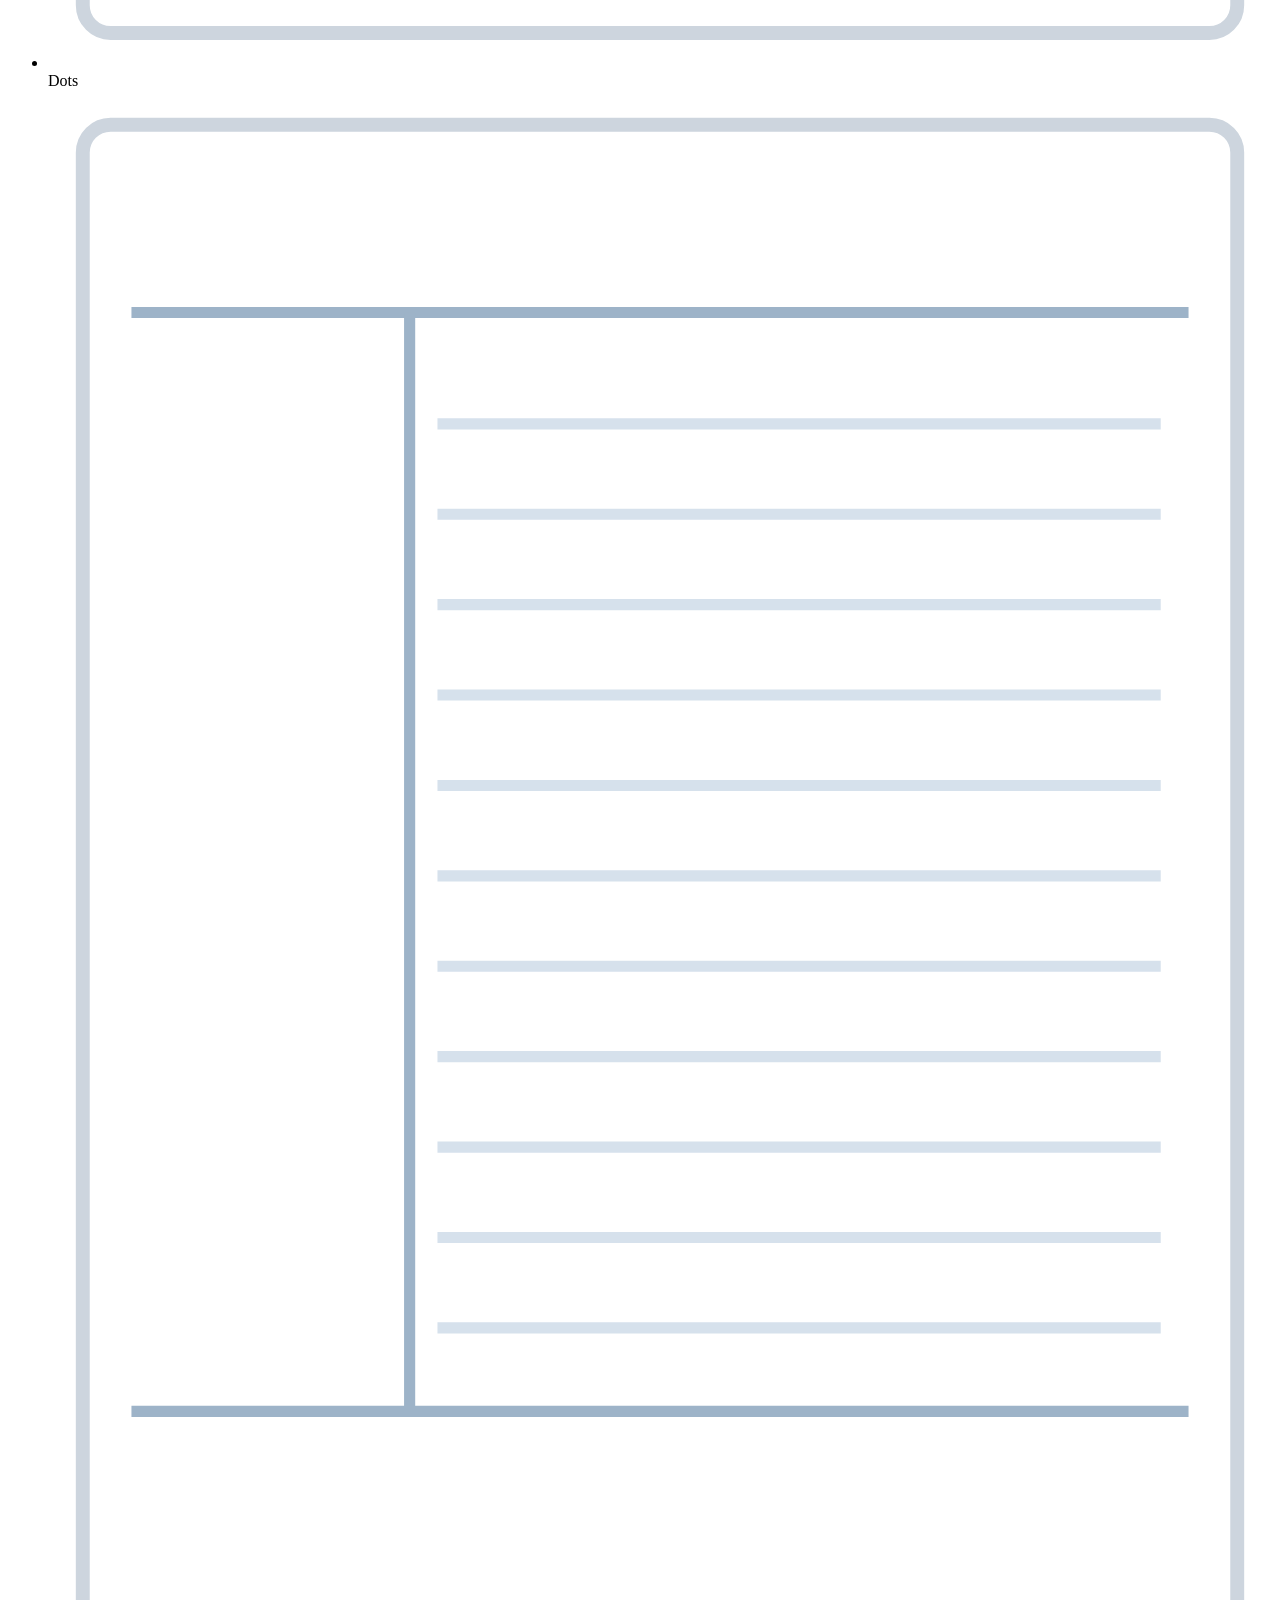
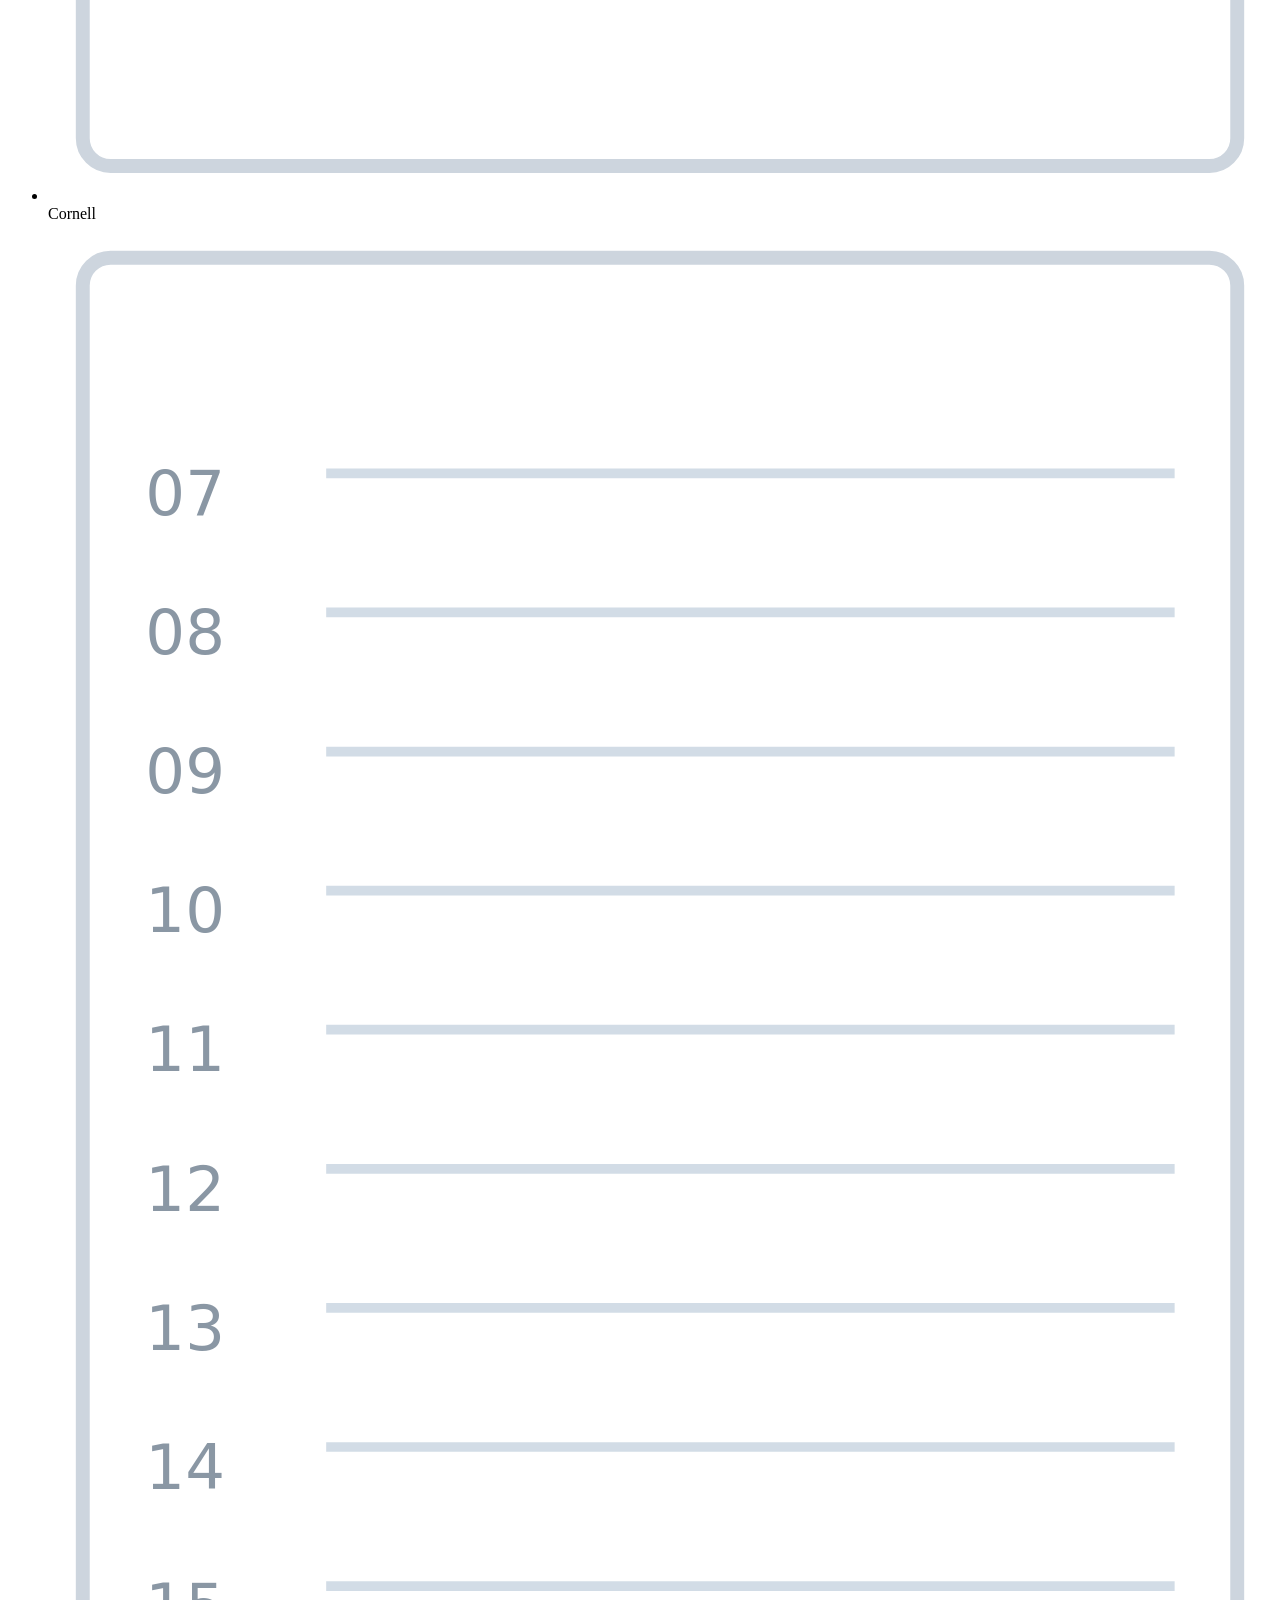
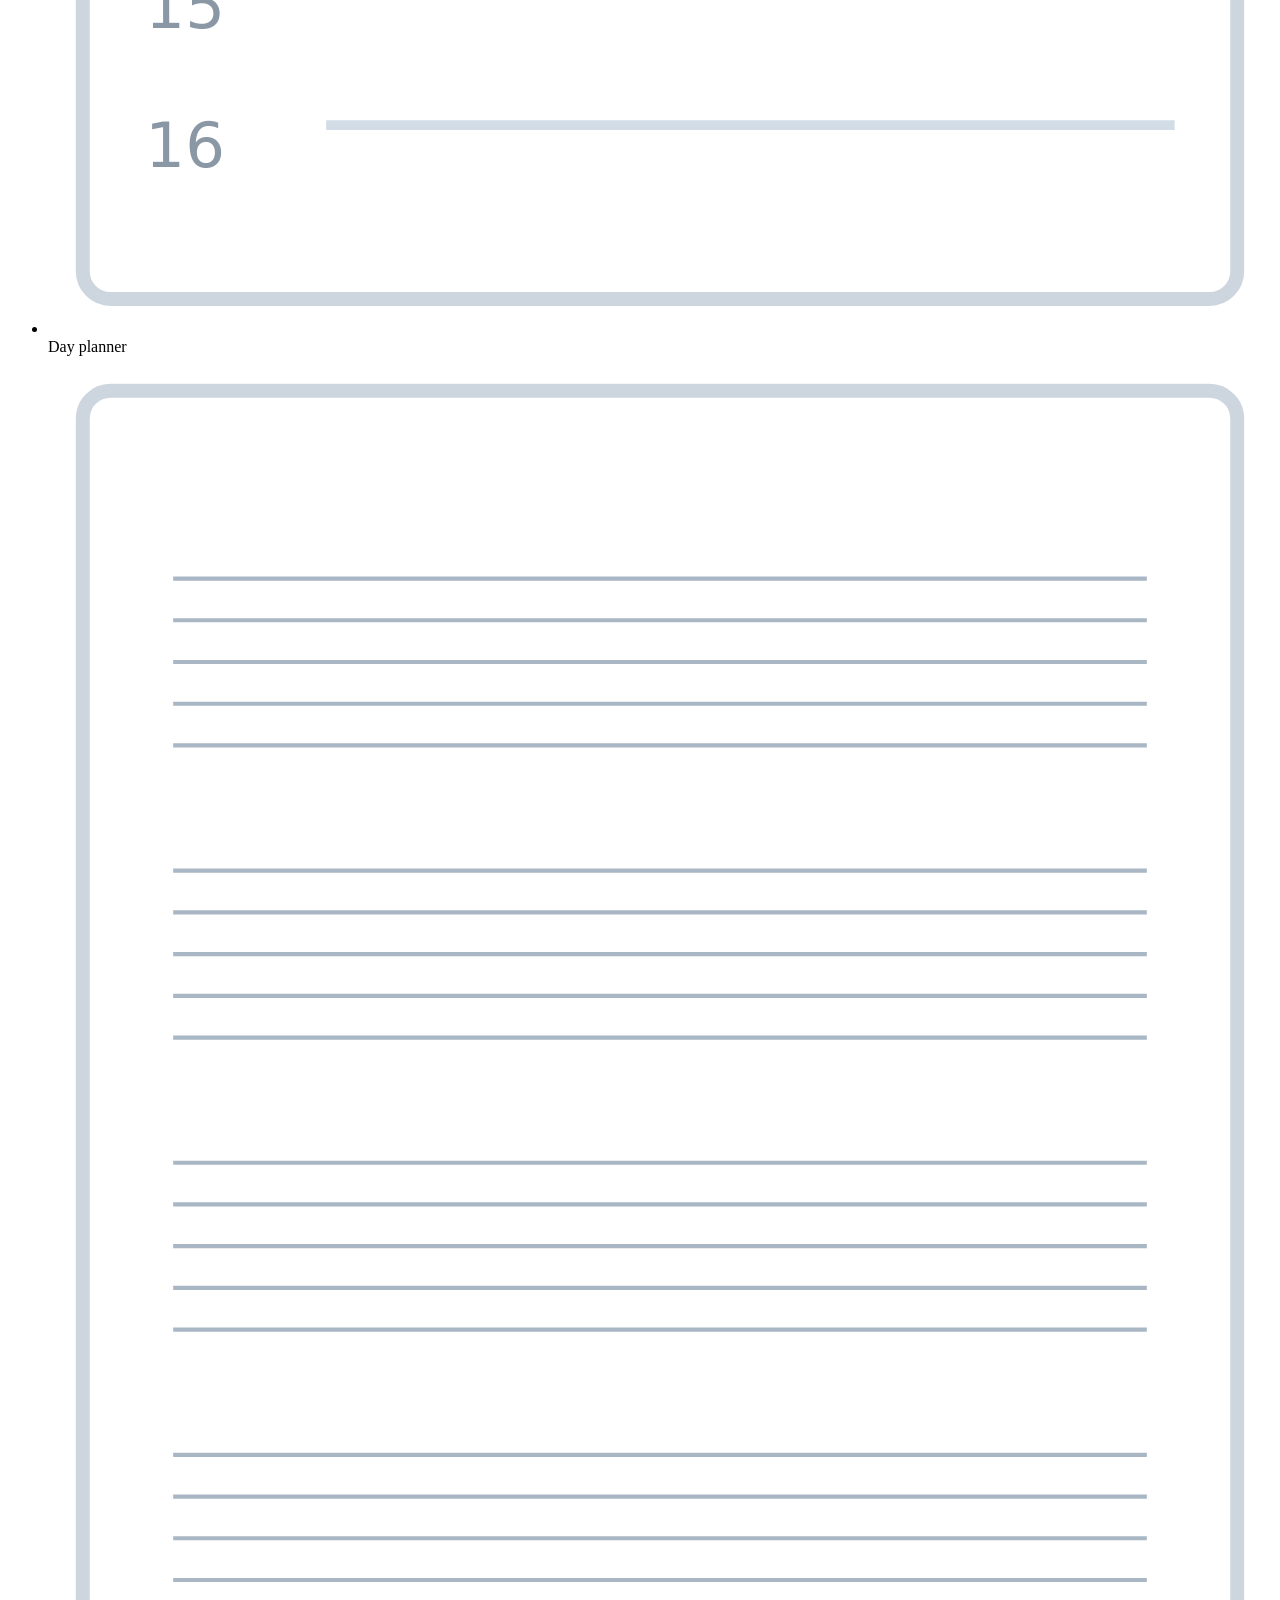
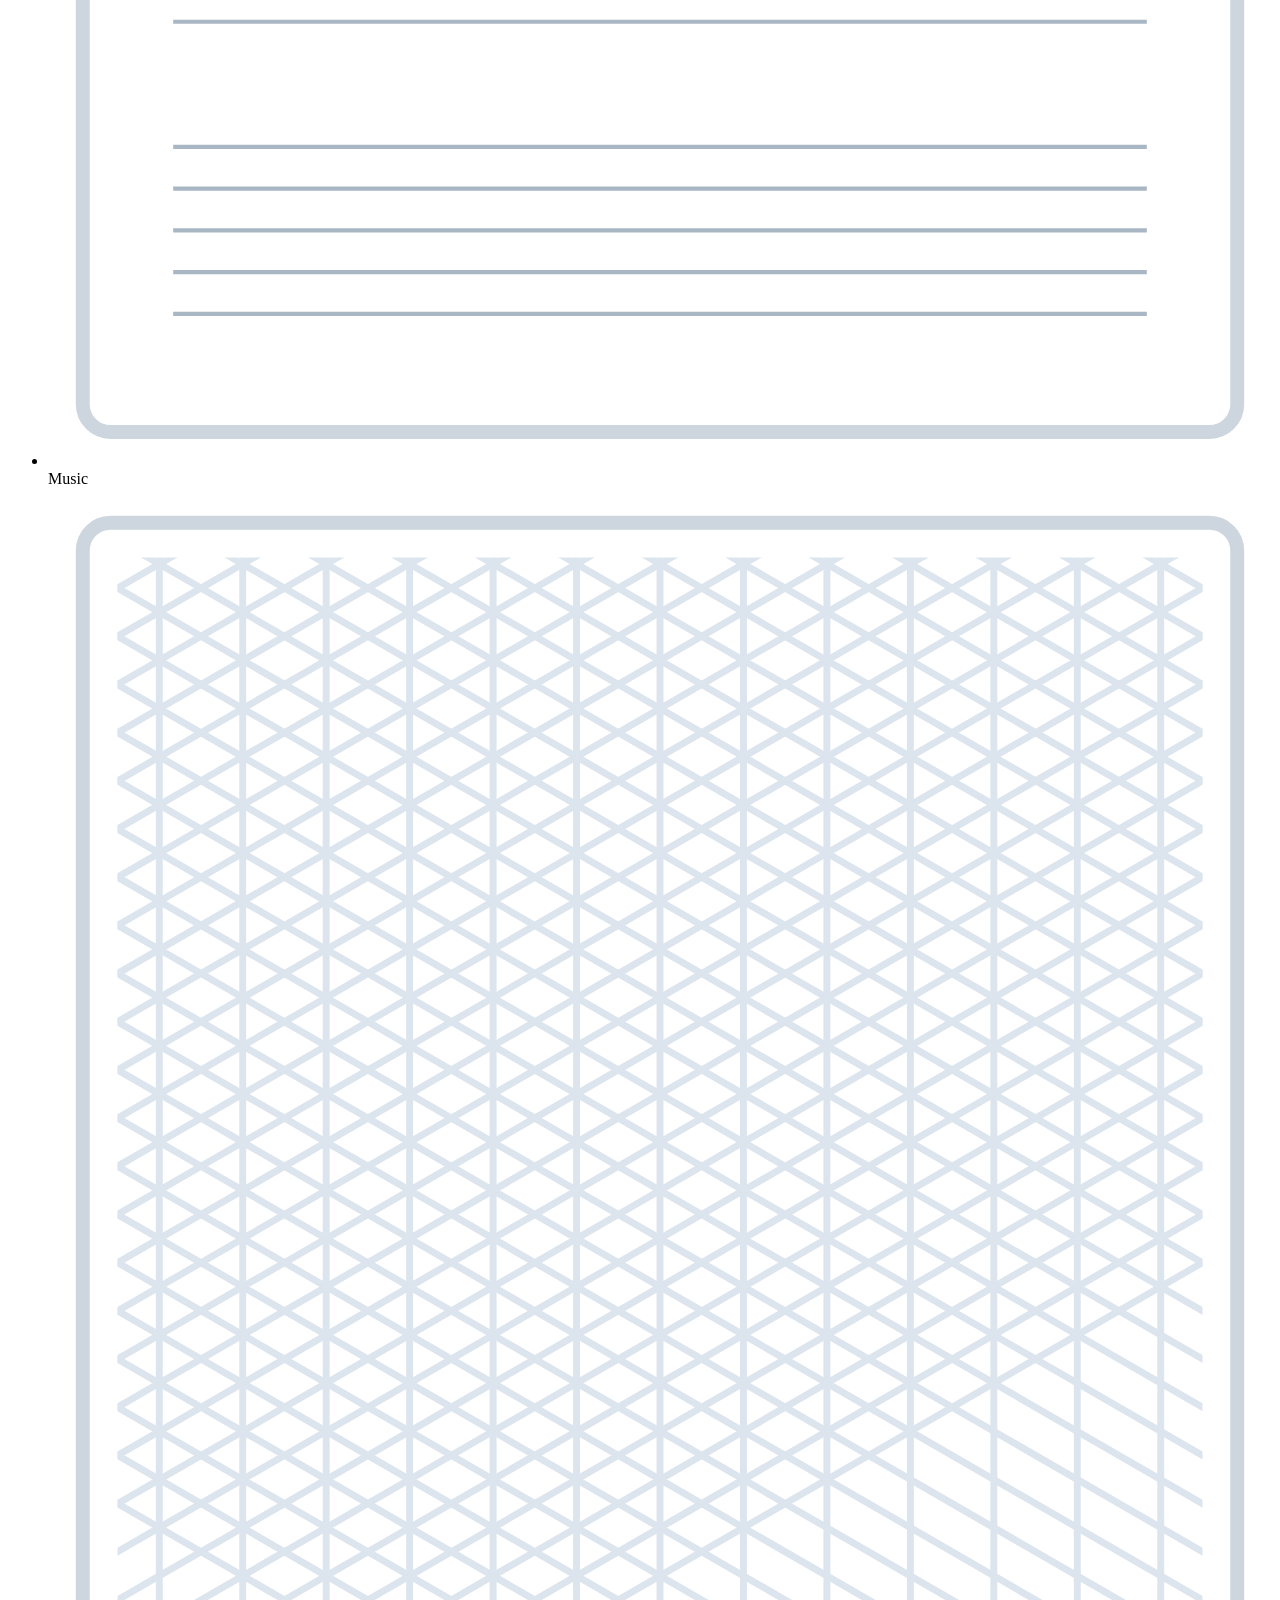
==== commit 9b8138f1: "Home page: Microsoft Store link for Windows; for Android, a closed-testing note, a Sign up to test b" ====
--- a/site/index.html
+++ b/site/index.html
@@ -41,7 +41,7 @@
 <a class="button primary" href="#features">See what it does</a>
 <a class="button quiet" href="/try">Try it in your browser</a>
 </div>
-<p class="note">For Windows 11 and Android 11 or later. Free while it's being tested.</p>
+<p class="note">For Windows 11 and Android 11 or later. Free while it's being tested. <a href="#get">Get the app</a></p>
 </div>
 <div class="hero-page"><svg viewBox="-6 -6 432 608" role="img" aria-label="A page of handwritten notes on ruled A4 paper, with a tick-box list, a highlighted line and a sketch"><rect x="0" y="2" width="420" height="594" rx="3" fill="#000" opacity="0.06"/><rect x="0" y="0" width="420" height="594" rx="3" fill="#fff" stroke="#D5DBE2" stroke-width="0.8"/><line x1="28" x2="392" y1="108.0" y2="108.0" stroke="#D6E1EC" stroke-width="0.8"/><line x1="28" x2="392" y1="132.0" y2="132.0" stroke="#D6E1EC" stroke-width="0.8"/><line x1="28" x2="392" y1="156.0" y2="156.0" stroke="#D6E1EC" stroke-width="0.8"/><line x1="28" x2="392" y1="180.0" y2="180.0" stroke="#D6E1EC" stroke-width="0.8"/><line x1="28" x2="392" y1="204.0" y2="204.0" stroke="#D6E1EC" stroke-width="0.8"/><line x1="28" x2="392" y1="228.0" y2="228.0" stroke="#D6E1EC" stroke-width="0.8"/><line x1="28" x2="392" y1="252.0" y2="252.0" stroke="#D6E1EC" stroke-width="0.8"/><line x1="28" x2="392" y1="276.0" y2="276.0" stroke="#D6E1EC" stroke-width="0.8"/><line x1="28" x2="392" y1="300.0" y2="300.0" stroke="#D6E1EC" stroke-width="0.8"/><line x1="28" x2="392" y1="324.0" y2="324.0" stroke="#D6E1EC" stroke-width="0.8"/><line x1="28" x2="392" y1="348.0" y2="348.0" stroke="#D6E1EC" stroke-width="0.8"/><line x1="28" x2="392" y1="372.0" y2="372.0" stroke="#D6E1EC" stroke-width="0.8"/><line x1="28" x2="392" y1="396.0" y2="396.0" stroke="#D6E1EC" stroke-width="0.8"/><line x1="28" x2="392" y1="420.0" y2="420.0" stroke="#D6E1EC" stroke-width="0.8"/><line x1="28" x2="392" y1="444.0" y2="444.0" stroke="#D6E1EC" stroke-width="0.8"/><line x1="28" x2="392" y1="468.0" y2="468.0" stroke="#D6E1EC" stroke-width="0.8"/><line x1="28" x2="392" y1="492.0" y2="492.0" stroke="#D6E1EC" stroke-width="0.8"/><line x1="28" x2="392" y1="516.0" y2="516.0" stroke="#D6E1EC" stroke-width="0.8"/><line x1="28" x2="392" y1="540.0" y2="540.0" stroke="#D6E1EC" stroke-width="0.8"/><line x1="58" x2="58" y1="20" y2="574" stroke="#E8B4B4" stroke-width="0.9"/><text x="390" y="34" font-family="Inter, 'Segoe UI', system-ui, sans-serif" font-size="10" font-weight="400" fill="#8A939C" text-anchor="end" >Wed 19 Nov</text><path d="M69.8 76.4 L72.7 74.0 L76.6 67.6 L80.3 59.6 L82.7 53.2 L83.0 50.8 L81.5 53.2 L78.9 59.6 L76.6 67.6 L75.6 74.0 L76.6 76.4 L79.5 74.0 L83.5 67.6 L87.2 59.6 L89.5 53.2 L89.8 50.8 L88.3 53.2 L85.7 59.6 L83.4 67.6 L82.4 74.0 L83.5 76.4 L86.4 73.7 L90.6 66.5 L94.6 57.5 L97.3 50.3 L97.7 47.5 L96.1 50.3 L93.3 57.5 L90.5 66.5 L89.2 73.7 L90.0 76.4 L92.9 75.3 L95.8 72.3 L98.0 68.5 L98.7 65.5 L98.1 64.4 L96.7 65.5 L95.1 68.5 L94.4 72.3 L95.1 75.3 L97.1 76.4 L100.1 74.0 L104.0 67.6 L107.8 59.7 L110.1 53.4 L110.4 50.9 L108.8 53.4 L106.3 59.7 L104.0 67.6 L103.1 74.0 L104.2 76.4 M113.8 75.5 L116.4 74.4 L119.1 71.4 L121.1 67.8 L121.9 64.9 L121.4 63.8 L120.0 64.9 L118.6 67.8 L117.9 71.4 L118.3 74.4 L120.1 75.5 L123.1 74.3 L126.1 71.4 L128.3 67.7 L129.0 64.7 L128.3 63.6 L126.8 64.7 L125.3 67.7 L124.6 71.4 L125.4 74.3 L127.5 75.5 L128.7 74.3 L130.6 71.1 L132.8 67.2 L134.7 64.0 L135.8 62.8 L136.0 64.0 L135.5 67.2 L134.7 71.1 L134.2 74.3 L134.4 75.5 L137.2 72.8 L141.1 65.8 L145.0 57.1 L147.6 50.1 L148.1 47.4 L146.6 50.1 L143.8 57.1 L141.1 65.8 L139.7 72.8 L140.4 75.5 L143.7 72.7 L148.2 65.4 L152.4 56.4 L155.0 49.2 L155.4 46.4 L153.6 49.2 L150.7 56.4 L148.1 65.4 L147.0 72.7 L148.2 75.5 L150.1 74.4 L152.3 71.5 L154.3 67.9 L155.6 64.9 L155.9 63.8 L155.4 64.9 L154.5 67.9 L153.7 71.5 L153.8 74.4 L154.8 75.5 M165.2 76.1 L168.0 74.8 L170.9 71.5 L173.1 67.4 L174.0 64.1 L173.5 62.8 L172.1 64.1 L170.5 67.4 L169.6 71.5 L170.0 74.8 L171.9 76.1 L174.6 73.4 L178.6 66.3 L182.6 57.6 L185.2 50.5 L185.7 47.8 L184.1 50.5 L181.3 57.6 L178.6 66.3 L177.2 73.4 L178.0 76.1 M188.2 76.0 L191.1 73.5 L195.0 67.1 L198.7 59.1 L201.0 52.7 L201.4 50.2 L199.8 52.7 L197.3 59.1 L194.9 67.1 L193.9 73.5 L195.0 76.0 L199.0 69.2 L200.7 67.7 L201.3 67.8 L201.1 68.8 L200.5 70.0 L200.0 71.0 L200.1 71.2 L201.2 70.2 L203.2 67.9 L206.1 64.1 M210.6 76.3 L213.2 75.1 L216.0 71.9 L218.2 67.9 L219.1 64.7 L218.6 63.4 L217.2 64.7 L215.7 67.9 L214.8 71.9 L215.1 75.1 L216.8 76.3 L219.4 75.1 L222.2 71.8 L224.3 67.7 L225.3 64.4 L224.9 63.2 L223.5 64.4 L221.9 67.7 L221.0 71.8 L221.3 75.1 L222.9 76.3 L227.0 69.7 L228.8 68.3 L229.5 68.4 L229.3 69.3 L228.7 70.5 L228.2 71.5 L228.4 71.7 L229.4 70.7 L231.5 68.5 L230.1 76.3 L232.9 73.9 L236.7 67.5 L240.3 59.7 L242.6 53.4 L242.9 50.9 L241.5 53.4 L239.0 59.7 L236.6 67.5 L235.6 73.9 L236.5 76.3 L239.2 73.8 L243.0 67.4 L246.6 59.4 L249.0 53.0 L249.4 50.5 L247.9 53.0 L245.3 59.4 L242.9 67.4 L241.8 73.8 L242.7 76.3" fill="none" stroke="#1E242B" stroke-width="2.0" stroke-linecap="round" stroke-linejoin="round" /><path d="M69.9 132.3 L71.8 130.7 L74.4 126.6 L76.8 121.4 L78.3 117.3 L78.5 115.7 L77.5 117.3 L75.8 121.4 L74.4 126.6 L73.8 130.7 L74.5 132.3 L76.5 130.7 L79.1 126.5 L81.6 121.4 L83.1 117.2 L83.2 115.7 L82.2 117.2 L80.6 121.4 L79.1 126.5 L78.5 130.7 L79.3 132.3 M85.9 132.1 L86.6 131.4 L87.7 129.5 L89.0 127.1 L90.1 125.2 L90.8 124.5 L90.9 125.2 L90.6 127.1 L90.1 129.5 L89.7 131.4 L89.8 132.1 L91.7 131.3 L93.6 129.1 L95.1 126.4 L95.7 124.2 L95.4 123.4 L94.4 124.2 L93.3 126.4 L92.8 129.1 L93.0 131.3 L94.2 132.1 L96.0 131.3 L97.9 129.1 L99.3 126.4 L99.9 124.2 L99.7 123.3 L98.7 124.2 L97.7 126.4 L97.1 129.1 L97.3 131.3 L98.4 132.1 M106.1 132.2 L109.0 127.2 L110.2 126.1 L110.6 126.2 L110.5 126.9 L110.0 127.8 L109.7 128.5 L109.8 128.6 L110.5 128.0 L112.0 126.2 L110.7 132.2 L112.6 130.4 L115.2 125.7 L117.8 119.9 L119.5 115.2 L119.9 113.4 L118.8 115.2 L117.0 119.9 L115.2 125.7 L114.3 130.4 L114.8 132.2 L115.9 131.4 L117.4 129.4 L118.7 126.9 L119.6 124.8 L119.9 124.1 L119.5 124.8 L118.8 126.9 L118.3 129.4 L118.2 131.4 L118.8 132.2 L121.6 127.5 L122.8 126.5 L123.2 126.6 L123.1 127.2 L122.7 128.1 L122.4 128.8 L122.5 128.9 L123.2 128.2 L124.6 126.6 L123.5 132.2 L126.0 128.0 L127.1 127.1 L127.5 127.2 L127.4 127.8 L127.0 128.5 L126.7 129.1 L126.8 129.2 L127.4 128.6 L128.7 127.2 L127.7 132.2 L129.7 130.5 L132.4 126.2 L134.9 120.8 L136.5 116.4 L136.7 114.8 L135.7 116.4 L133.9 120.8 L132.4 126.2 L131.8 130.5 L132.5 132.2 L134.5 130.5 L137.3 126.2 L139.8 120.8 L141.4 116.4 L141.6 114.7 L140.5 116.4 L138.8 120.8 L137.2 126.2 L136.6 130.5 L137.4 132.2 M145.3 131.6 L148.0 126.9 L149.1 125.9 L149.5 126.0 L149.4 126.6 L149.0 127.5 L148.6 128.2 L148.7 128.3 L149.4 127.6 L150.7 126.0 L149.5 131.6 L150.8 130.9 L152.2 129.1 L153.5 126.8 L154.3 125.0 L154.5 124.3 L153.1 127.8 L150.9 133.9 L150.1 137.1 L151.3 136.2 L153.9 131.6 L156.7 126.8 L157.9 125.8 L158.3 125.8 L158.1 126.5 L157.7 127.4 L157.4 128.1 L157.4 128.2 L158.1 127.6 L159.5 125.9 L158.3 131.6 L160.0 130.0 L162.5 125.9 L164.9 120.7 L166.4 116.5 L166.6 115.0 L165.7 116.5 L164.0 120.7 L162.5 125.9 L161.8 130.0 L162.3 131.6 L164.3 129.9 L166.9 125.5 L169.5 120.0 L171.1 115.6 L171.3 113.9 L170.3 115.6 L168.5 120.0 L166.9 125.5 L166.2 129.9 L166.8 131.6 L168.7 129.9 L171.2 125.5 L173.7 120.0 L175.4 115.6 L175.6 113.9 L174.6 115.6 L172.9 120.0 L171.2 125.5 L170.4 129.9 L170.9 131.6 L173.6 127.3 L174.7 126.3 L175.1 126.4 L175.0 127.0 L174.6 127.8 L174.3 128.4 L174.4 128.5 L175.1 127.9 L176.4 126.4 L178.3 124.0 M181.4 131.9 L182.6 131.2 L184.0 129.3 L185.3 127.0 L186.1 125.1 L186.3 124.4 L184.7 128.5 L182.1 135.5 L181.2 139.0 L182.5 137.5 L185.6 131.9 L186.8 131.2 L188.3 129.4 L189.6 127.2 L190.4 125.3 L190.6 124.7 L188.9 128.8 L186.3 136.0 L185.5 139.4 L186.9 137.7 L190.1 131.9 L192.1 130.2 L194.8 125.8 L197.3 120.4 L198.9 116.0 L199.1 114.4 L198.1 116.0 L196.3 120.4 L194.7 125.8 L194.1 130.2 L194.8 131.9 L196.0 131.2 L197.4 129.3 L198.6 127.0 L199.5 125.2 L199.7 124.4 L198.1 128.4 L195.6 135.1 L194.7 138.5 L195.9 137.2 L198.8 131.9 L201.7 127.2 L203.0 126.1 L203.4 126.2 L203.3 126.9 L202.9 127.8 L202.5 128.4 L202.6 128.6 L203.4 127.9 L204.8 126.3 L206.9 123.6 M211.1 132.3 L211.8 131.5 L213.0 129.5 L214.3 127.0 L215.5 125.0 L216.2 124.2 L216.3 125.0 L216.0 127.0 L215.4 129.5 L215.1 131.5 L215.2 132.3 L217.0 131.6 L218.9 129.6 L220.2 127.2 L220.8 125.3 L220.4 124.5 L219.4 125.3 L218.5 127.2 L218.0 129.6 L218.4 131.6 L219.7 132.3 L221.6 130.5 L224.4 125.8 L227.1 120.0 L228.8 115.3 L229.1 113.5 L228.0 115.3 L226.1 120.0 L224.4 125.8 L223.5 130.5 L224.1 132.3 M231.4 132.4 L233.2 131.6 L235.1 129.5 L236.5 126.8 L237.1 124.7 L236.8 123.9 L235.8 124.7 L234.8 126.8 L234.2 129.5 L234.5 131.6 L235.7 132.4 L237.6 131.6 L239.6 129.4 L241.1 126.7 L241.7 124.4 L241.3 123.6 L240.3 124.4 L239.3 126.7 L238.7 129.4 L239.0 131.6 L240.3 132.4 L242.3 130.6 L245.1 125.8 L247.8 119.9 L249.5 115.1 L249.8 113.2 L248.7 115.1 L246.8 119.9 L245.0 125.8 L244.2 130.6 L244.8 132.4 L246.7 131.7 L248.6 129.7 L250.0 127.2 L250.5 125.3 L250.1 124.5 L249.2 125.3 L248.2 127.2 L247.7 129.7 L248.2 131.7 L249.5 132.4 L251.5 130.8 L254.2 126.7 L256.6 121.5 L258.1 117.4 L258.3 115.8 L257.2 117.4 L255.6 121.5 L254.1 126.7 L253.6 130.8 L254.4 132.4 M263.2 131.7 L264.9 130.9 L266.7 128.9 L268.0 126.4 L268.6 124.4 L268.2 123.6 L267.4 124.4 L266.4 126.4 L265.8 128.9 L266.1 130.9 L267.2 131.7 L267.9 130.9 L269.1 128.8 L270.5 126.1 L271.7 124.0 L272.4 123.2 L272.5 124.0 L272.1 126.1 L271.5 128.8 L271.1 130.9 L271.2 131.7 L273.2 130.1 L276.0 125.8 L278.5 120.6 L280.0 116.3 L280.2 114.7 L279.1 116.3 L277.4 120.6 L275.9 125.8 L275.4 130.1 L276.2 131.7 L278.3 130.9 L280.3 129.0 L281.7 126.5 L282.2 124.5 L281.7 123.8 L280.7 124.5 L279.7 126.5 L279.3 129.0 L279.8 130.9 L281.2 131.7 L283.1 131.0 L285.1 129.0 L286.4 126.7 L286.9 124.7 L286.5 124.0 L285.5 124.7 L284.5 126.7 L284.1 129.0 L284.6 131.0 L286.0 131.7 M294.7 131.9 L295.5 131.0 L296.8 128.8 L298.4 126.1 L299.7 123.8 L300.5 123.0 L300.6 123.8 L300.3 126.1 L299.7 128.8 L299.4 131.0 L299.5 131.9 L301.5 131.1 L303.5 128.9 L305.0 126.3 L305.5 124.2 L305.1 123.4 L304.1 124.2 L303.1 126.3 L302.5 128.9 L302.9 131.1 L304.3 131.9 L305.0 131.0 L306.2 128.8 L307.7 126.0 L308.9 123.8 L309.6 122.9 L309.7 123.8 L309.2 126.0 L308.6 128.8 L308.1 131.0 L308.2 131.9 L309.9 131.2 L311.6 129.3 L312.9 127.1 L313.3 125.2 L313.0 124.5 L312.2 125.2 L311.2 127.1 L310.8 129.3 L311.1 131.2 L312.3 131.9 M320.4 131.6 L321.7 130.8 L323.2 128.9 L324.6 126.4 L325.5 124.4 L325.7 123.7 L325.4 124.4 L324.7 126.4 L324.3 128.9 L324.3 130.8 L325.1 131.6 L327.1 130.0 L329.8 125.8 L332.3 120.6 L333.8 116.4 L334.0 114.8 L332.9 116.4 L331.2 120.6 L329.8 125.8 L329.3 130.0 L330.1 131.6 L331.9 130.9 L333.7 128.9 L335.1 126.6 L335.6 124.7 L335.2 123.9 L334.3 124.7 L333.3 126.6 L332.9 128.9 L333.3 130.9 L334.5 131.6 L336.3 129.9 L338.8 125.4 L341.3 119.9 L343.0 115.4 L343.3 113.7 L342.3 115.4 L340.5 119.9 L338.8 125.4 L338.0 129.9 L338.4 131.6 L340.3 129.9 L343.0 125.3 L345.5 119.7 L347.2 115.2 L347.5 113.5 L346.4 115.2 L344.6 119.7 L342.9 125.3 L342.2 129.9 L342.7 131.6 L344.5 129.9 L347.1 125.6 L349.5 120.3 L351.1 116.0 L351.3 114.4 L350.3 116.0 L348.6 120.3 L347.0 125.6 L346.3 129.9 L346.8 131.6 M70.2 155.5 L72.0 153.8 L74.5 149.5 L77.0 144.0 L78.6 139.7 L78.8 138.0 L77.9 139.7 L76.1 144.0 L74.5 149.5 L73.7 153.8 L74.2 155.5 L76.2 154.8 L78.2 152.9 L79.6 150.6 L80.0 148.8 L79.6 148.1 L78.5 148.8 L77.6 150.6 L77.2 152.9 L77.8 154.8 L79.3 155.5 L81.2 153.9 L83.8 149.8 L86.2 144.7 L87.7 140.6 L87.9 139.1 L86.9 140.6 L85.2 144.7 L83.8 149.8 L83.2 153.9 L84.0 155.5 L85.8 153.8 L88.4 149.4 L90.9 144.0 L92.5 139.6 L92.8 137.9 L91.8 139.6 L90.0 144.0 L88.4 149.4 L87.7 153.8 L88.3 155.5 L89.0 154.8 L90.1 152.9 L91.5 150.6 L92.6 148.7 L93.3 148.0 L93.5 148.7 L93.2 150.6 L92.8 152.9 L92.5 154.8 L92.7 155.5 L94.8 153.7 L97.6 149.1 L100.2 143.4 L101.9 138.8 L102.1 137.0 L101.1 138.8 L99.2 143.4 L97.5 149.1 L96.8 153.7 L97.5 155.5 M105.0 156.2 L107.8 151.4 L108.9 150.3 L109.3 150.4 L109.2 151.1 L108.7 152.0 L108.4 152.6 L108.5 152.8 L109.2 152.1 L110.5 150.4 L109.2 156.2 L111.3 154.6 L114.0 150.5 L116.4 145.3 L117.9 141.2 L118.1 139.6 L117.0 141.2 L115.4 145.3 L113.9 150.5 L113.4 154.6 L114.3 156.2 L117.1 151.5 L118.3 150.5 L118.8 150.6 L118.7 151.2 L118.3 152.1 L117.9 152.8 L118.0 152.9 L118.7 152.2 L120.2 150.6 L119.1 156.2 L121.1 154.4 L123.8 149.7 L126.4 143.9 L128.1 139.2 L128.4 137.4 L127.4 139.2 L125.5 143.9 L123.7 149.7 L122.9 154.4 L123.5 156.2 L125.5 155.4 L127.5 153.2 L129.0 150.5 L129.6 148.3 L129.2 147.5 L128.2 148.3 L127.1 150.5 L126.6 153.2 L126.9 155.4 L128.3 156.2 L130.0 155.4 L131.9 153.3 L133.3 150.7 L133.9 148.6 L133.6 147.8 L132.6 148.6 L131.6 150.7 L131.1 153.3 L131.3 155.4 L132.5 156.2 M141.3 155.9 L143.3 154.2 L145.9 150.0 L148.4 144.7 L149.9 140.4 L150.1 138.8 L149.1 140.4 L147.4 144.7 L145.9 150.0 L145.2 154.2 L146.0 155.9 L147.8 155.0 L149.7 152.9 L151.1 150.2 L151.7 148.0 L151.4 147.2 L150.5 148.0 L149.4 150.2 L148.8 152.9 L149.1 155.0 L150.2 155.9 L151.0 155.2 L152.1 153.4 L153.5 151.1 L154.6 149.3 L155.4 148.6 L155.6 149.3 L155.3 151.1 L155.0 153.4 L154.7 155.2 L155.0 155.9 L156.8 155.1 L158.6 153.1 L160.0 150.7 L160.5 148.7 L160.2 147.9 L159.2 148.7 L158.2 150.7 L157.8 153.1 L158.1 155.1 L159.3 155.9 L160.5 155.2 L161.9 153.3 L163.2 151.0 L164.0 149.1 L164.2 148.4 L162.6 152.5 L160.0 159.6 L159.1 163.1 L160.4 161.6 L163.4 155.9 L165.4 155.1 L167.4 152.9 L168.9 150.3 L169.4 148.2 L169.0 147.4 L168.0 148.2 L167.0 150.3 L166.4 152.9 L166.8 155.1 L168.2 155.9 M174.9 156.5 L176.3 155.7 L178.0 153.5 L179.6 150.7 L180.5 148.5 L180.8 147.7 L179.2 151.6 L176.7 158.5 L175.8 162.3 L176.9 161.4 L179.9 156.5 L181.6 155.7 L183.5 153.6 L184.9 151.0 L185.4 148.9 L185.1 148.1 L184.2 148.9 L183.2 151.0 L182.6 153.6 L182.9 155.7 L184.0 156.5 M191.6 155.4 L192.3 154.7 L193.4 152.9 L194.7 150.7 L195.8 148.9 L196.5 148.2 L196.6 148.9 L196.4 150.7 L195.9 152.9 L195.7 154.7 L195.8 155.4 L196.5 154.7 L197.6 152.8 L198.9 150.5 L200.0 148.6 L200.7 147.9 L200.8 148.6 L200.5 150.5 L200.0 152.8 L199.7 154.7 L199.9 155.4 M205.5 156.4 L206.3 155.6 L207.5 153.4 L209.0 150.7 L210.2 148.6 L210.9 147.7 L211.0 148.6 L210.6 150.7 L210.0 153.4 L209.6 155.6 L209.7 156.4 L210.9 155.7 L212.4 153.7 L213.7 151.3 L214.5 149.4 L214.8 148.6 L213.1 152.8 L210.5 159.9 L209.6 163.5 L210.8 162.1 L213.9 156.4 L215.8 155.6 L217.8 153.5 L219.3 150.8 L219.9 148.7 L219.5 147.9 L218.5 148.7 L217.4 150.8 L216.9 153.5 L217.2 155.6 L218.5 156.4 L219.8 155.6 L221.3 153.5 L222.7 150.9 L223.6 148.9 L223.9 148.0 L223.5 148.9 L222.8 150.9 L222.3 153.5 L222.2 155.6 L222.8 156.4 L224.8 155.7 L226.9 153.7 L228.3 151.3 L228.8 149.3 L228.3 148.5 L227.3 149.3 L226.3 151.3 L225.9 153.7 L226.4 155.7 L227.8 156.4 M236.0 155.7 L237.8 155.0 L239.7 153.0 L241.0 150.6 L241.5 148.6 L241.2 147.9 L240.2 148.6 L239.3 150.6 L238.8 153.0 L239.2 155.0 L240.4 155.7 L242.4 154.1 L245.1 149.8 L247.6 144.5 L249.2 140.1 L249.4 138.5 L248.3 140.1 L246.6 144.5 L245.1 149.8 L244.5 154.1 L245.2 155.7 L247.0 155.0 L248.7 153.0 L250.1 150.6 L250.6 148.7 L250.3 147.9 L249.4 148.7 L248.4 150.6 L247.9 153.0 L248.2 155.0 L249.3 155.7 M256.8 156.0 L258.6 155.2 L260.5 153.0 L262.0 150.2 L262.6 148.0 L262.3 147.2 L261.3 148.0 L260.3 150.2 L259.7 153.0 L259.9 155.2 L261.1 156.0 L262.9 155.3 L264.7 153.4 L266.1 151.0 L266.6 149.1 L266.2 148.4 L265.3 149.1 L264.3 151.0 L263.9 153.4 L264.3 155.3 L265.5 156.0 L266.3 155.3 L267.5 153.3 L269.0 150.8 L270.2 148.8 L271.0 148.0 L271.2 148.8 L270.9 150.8 L270.5 153.3 L270.2 155.3 L270.4 156.0 L272.3 154.5 L274.9 150.4 L277.3 145.4 L278.7 141.3 L278.9 139.8 L277.9 141.3 L276.3 145.4 L274.9 150.4 L274.3 154.5 L275.1 156.0 L276.9 154.2 L279.6 149.3 L282.3 143.3 L284.1 138.4 L284.5 136.6 L283.4 138.4 L281.5 143.3 L279.6 149.3 L278.6 154.2 L279.1 156.0 L281.1 154.2 L284.0 149.3 L286.7 143.4 L288.5 138.6 L288.8 136.7 L287.6 138.6 L285.7 143.4 L283.9 149.3 L283.1 154.2 L283.8 156.0 L284.5 155.3 L285.6 153.5 L286.9 151.2 L288.1 149.3 L288.8 148.6 L288.9 149.3 L288.6 151.2 L288.2 153.5 L287.9 155.3 L288.1 156.0 M296.6 155.6 L297.3 154.9 L298.4 153.0 L299.7 150.6 L300.8 148.7 L301.5 147.9 L301.6 148.7 L301.3 150.6 L300.8 153.0 L300.5 154.9 L300.6 155.6 L302.4 153.8 L305.1 149.1 L307.7 143.2 L309.4 138.5 L309.8 136.7 L308.7 138.5 L306.9 143.2 L305.0 149.1 L304.1 153.8 L304.5 155.6 L305.3 154.8 L306.6 152.6 L308.1 149.8 L309.3 147.6 L310.1 146.8 L310.2 147.6 L309.8 149.8 L309.2 152.6 L308.8 154.8 L309.0 155.6 L310.2 154.9 L311.6 152.9 L313.0 150.5 L313.8 148.5 L314.0 147.8 L313.7 148.5 L313.0 150.5 L312.6 152.9 L312.5 154.9 L313.2 155.6 L315.1 154.0 L317.6 149.9 L320.0 144.8 L321.5 140.6 L321.7 139.1 L320.7 140.6 L319.1 144.8 L317.6 149.9 L316.9 154.0 L317.6 155.6 L320.6 150.5 L321.9 149.4 L322.3 149.5 L322.2 150.2 L321.7 151.2 L321.4 151.9 L321.5 152.0 L322.2 151.3 L323.7 149.6 L325.8 146.7 M328.7 155.5 L330.6 154.8 L332.6 152.9 L333.9 150.5 L334.4 148.6 L334.0 147.9 L333.0 148.6 L332.0 150.5 L331.6 152.9 L332.1 154.8 L333.5 155.5 L335.2 154.6 L337.0 152.4 L338.5 149.7 L339.1 147.4 L338.9 146.6 L338.0 147.4 L336.9 149.7 L336.3 152.4 L336.4 154.6 L337.5 155.5 L339.4 153.9 L342.0 149.8 L344.5 144.8 L345.9 140.7 L346.1 139.1 L345.1 140.7 L343.4 144.8 L342.0 149.8 L341.5 153.9 L342.3 155.5 L344.2 154.7 L346.2 152.5 L347.7 149.8 L348.3 147.7 L347.9 146.8 L346.9 147.7 L345.8 149.8 L345.3 152.5 L345.6 154.7 L347.0 155.5 M69.9 180.4 L71.9 178.5 L74.8 173.6 L77.5 167.6 L79.3 162.8 L79.6 160.9 L78.5 162.8 L76.5 167.6 L74.7 173.6 L73.9 178.5 L74.5 180.4 L76.3 179.6 L78.2 177.5 L79.6 174.9 L80.2 172.8 L79.9 172.1 L78.9 172.8 L77.9 174.9 L77.4 177.5 L77.7 179.6 L78.9 180.4 L80.8 179.5 L82.7 177.3 L84.2 174.5 L84.8 172.3 L84.5 171.5 L83.5 172.3 L82.4 174.5 L81.8 177.3 L82.1 179.5 L83.4 180.4 L84.5 179.5 L86.1 177.3 L87.5 174.5 L88.5 172.3 L88.7 171.4 L88.3 172.3 L87.6 174.5 L86.9 177.3 L86.8 179.5 L87.3 180.4 L88.7 179.5 L90.4 177.3 L92.0 174.6 L92.9 172.3 L93.2 171.5 L91.5 175.5 L89.0 182.6 L88.0 186.5 L89.3 185.5 L92.3 180.4 L93.7 179.6 L95.3 177.6 L96.7 175.2 L97.6 173.2 L97.8 172.5 L96.3 176.1 L94.1 182.4 L93.3 185.8 L94.4 184.9 L97.3 180.4 M105.1 180.3 L107.1 179.5 L109.1 177.4 L110.5 174.9 L111.0 172.8 L110.7 172.0 L109.7 172.8 L108.6 174.9 L108.1 177.4 L108.5 179.5 L109.8 180.3 L111.8 179.5 L113.8 177.3 L115.3 174.5 L115.9 172.3 L115.5 171.5 L114.5 172.3 L113.4 174.5 L112.9 177.3 L113.2 179.5 L114.5 180.3 L116.5 179.5 L118.6 177.3 L120.1 174.6 L120.7 172.4 L120.3 171.6 L119.2 172.4 L118.1 174.6 L117.6 177.3 L118.0 179.5 L119.4 180.3 L120.6 179.6 L122.1 177.7 L123.5 175.4 L124.3 173.6 L124.5 172.9 L124.1 173.6 L123.5 175.4 L123.1 177.7 L123.2 179.6 L123.9 180.3 M132.2 180.3 L134.3 178.7 L136.9 174.5 L139.4 169.4 L140.9 165.2 L141.1 163.6 L140.0 165.2 L138.4 169.4 L136.9 174.5 L136.4 178.7 L137.2 180.3 L139.9 175.9 L141.0 174.9 L141.5 175.0 L141.3 175.6 L140.9 176.4 L140.6 177.1 L140.7 177.2 L141.4 176.6 L142.7 175.0 L144.7 172.5 M149.1 180.5 L150.3 179.8 L151.7 178.0 L153.0 175.8 L153.8 174.0 L154.0 173.3 L152.5 177.2 L150.0 183.9 L149.2 187.2 L150.5 185.8 L153.4 180.5 L155.3 179.8 L157.2 177.8 L158.5 175.3 L159.1 173.3 L158.7 172.5 L157.8 173.3 L156.8 175.3 L156.3 177.8 L156.6 179.8 L157.9 180.5 L159.8 178.8 L162.4 174.1 L165.0 168.4 L166.7 163.8 L167.0 162.0 L166.0 163.8 L164.2 168.4 L162.4 174.1 L161.6 178.8 L162.1 180.5 L165.0 175.6 L166.2 174.5 L166.7 174.6 L166.5 175.3 L166.1 176.2 L165.8 176.9 L165.8 177.1 L166.6 176.4 L168.0 174.7 L166.8 180.5 L168.7 178.7 L171.5 173.9 L174.2 167.9 L176.0 163.1 L176.3 161.2 L175.2 163.1 L173.3 167.9 L171.5 173.9 L170.6 178.7 L171.1 180.5 L173.0 178.8 L175.7 174.1 L178.3 168.3 L180.0 163.7 L180.3 161.9 L179.3 163.7 L177.4 168.3 L175.7 174.1 L174.8 178.8 L175.4 180.5 L178.1 176.1 L179.3 175.1 L179.7 175.1 L179.6 175.8 L179.2 176.6 L178.9 177.2 L178.9 177.4 L179.6 176.7 L181.0 175.2 L182.9 172.7 M188.3 179.8 L190.2 178.0 L193.0 173.3 L195.6 167.6 L197.3 162.9 L197.6 161.2 L196.5 162.9 L194.7 167.6 L192.9 173.3 L192.1 178.0 L192.7 179.8 L195.3 175.3 L196.5 174.4 L196.9 174.4 L196.8 175.1 L196.4 175.9 L196.1 176.5 L196.2 176.6 L196.9 176.0 L198.2 174.5 L197.2 179.8 L197.9 179.0 L199.0 177.1 L200.4 174.7 L201.5 172.7 L202.2 172.0 L202.3 172.7 L202.0 174.7 L201.5 177.1 L201.1 179.0 L201.3 179.8 L203.2 178.9 L205.2 176.7 L206.7 174.0 L207.3 171.8 L206.9 171.0 L205.9 171.8 L204.8 174.0 L204.3 176.7 L204.6 178.9 L205.9 179.8 L207.9 178.0 L210.6 173.6 L213.2 168.0 L214.8 163.5 L215.1 161.8 L214.0 163.5 L212.2 168.0 L210.6 173.6 L209.9 178.0 L210.6 179.8 M219.1 179.4 L221.1 177.7 L223.8 173.3 L226.3 167.9 L227.9 163.5 L228.1 161.8 L227.1 163.5 L225.3 167.9 L223.7 173.3 L223.1 177.7 L223.7 179.4 L225.0 178.6 L226.5 176.4 L227.9 173.7 L228.8 171.5 L229.1 170.7 L227.6 174.5 L225.1 181.2 L224.1 184.9 L225.1 184.1 L227.8 179.4 L229.8 178.7 L231.7 176.7 L233.1 174.3 L233.6 172.4 L233.2 171.6 L232.2 172.4 L231.2 174.3 L230.8 176.7 L231.2 178.7 L232.6 179.4 L234.4 178.6 L236.2 176.6 L237.6 174.0 L238.1 172.0 L237.8 171.2 L236.9 172.0 L235.9 174.0 L235.4 176.6 L235.6 178.6 L236.8 179.4 L238.6 177.6 L241.3 172.7 L244.0 166.7 L245.7 161.8 L246.1 160.0 L245.1 161.8 L243.1 166.7 L241.3 172.7 L240.3 177.6 L240.7 179.4 L242.5 178.6 L244.4 176.5 L245.8 173.8 L246.4 171.7 L246.1 170.9 L245.1 171.7 L244.1 173.8 L243.5 176.5 L243.8 178.6 L245.0 179.4 L247.9 174.7 L249.1 173.7 L249.6 173.7 L249.4 174.4 L249.0 175.3 L248.7 175.9 L248.8 176.1 L249.5 175.4 L250.9 173.8 L253.0 171.1 M258.9 179.4 L260.9 177.6 L263.8 172.7 L266.5 166.7 L268.3 161.9 L268.6 160.0 L267.5 161.9 L265.6 166.7 L263.8 172.7 L262.9 177.6 L263.6 179.4 L265.5 177.8 L268.1 173.5 L270.6 168.3 L272.1 164.0 L272.3 162.4 L271.3 164.0 L269.6 168.3 L268.1 173.5 L267.5 177.8 L268.2 179.4 L270.1 177.7 L272.7 173.3 L275.2 167.8 L276.8 163.3 L277.1 161.6 L276.1 163.3 L274.3 167.8 L272.7 173.3 L271.9 177.7 L272.5 179.4 L274.2 178.7 L275.9 176.8 L277.2 174.5 L277.7 172.7 L277.4 172.0 L276.5 172.7 L275.6 174.5 L275.1 176.8 L275.4 178.7 L276.6 179.4" fill="none" stroke="#1E242B" stroke-width="1.4" stroke-linecap="round" stroke-linejoin="round" /><rect x="150" y="146" width="150" height="15" rx="2" fill="#FFD400" opacity="0.42"/><path d="M70.4 211.7 L80.5 212.4 L81.3 223.5 L69.7 222.6 L71.4 212.3" fill="none" stroke="#1E242B" stroke-width="1.3" stroke-linecap="round" stroke-linejoin="round" /><path d="M72 218.05 L74.62 221.5 L84 208" fill="none" stroke="#1E242B" stroke-width="1.6" stroke-linecap="round" stroke-linejoin="round" /><path d="M91.9 222.2 L93.6 221.5 L95.3 219.5 L96.6 217.1 L97.2 215.2 L96.9 214.4 L96.0 215.2 L95.1 217.1 L94.5 219.5 L94.8 221.5 L95.9 222.2 L97.8 221.5 L99.7 219.6 L101.1 217.2 L101.6 215.2 L101.1 214.5 L100.2 215.2 L99.2 217.2 L98.8 219.6 L99.2 221.5 L100.5 222.2 L103.0 218.0 L104.0 217.0 L104.3 217.1 L104.2 217.7 L103.8 218.5 L103.5 219.1 L103.6 219.2 L104.2 218.6 L105.4 217.2 L104.3 222.2 L105.8 221.5 L107.5 219.7 L108.7 217.4 L109.2 215.6 L108.9 214.9 L108.1 215.6 L107.2 217.4 L106.7 219.7 L107.0 221.5 L108.0 222.2 L109.9 220.6 L112.4 216.3 L114.8 211.0 L116.4 206.7 L116.7 205.0 L115.7 206.7 L114.0 211.0 L112.4 216.3 L111.6 220.6 L112.2 222.2 L113.8 221.6 L115.5 219.8 L116.7 217.7 L117.2 215.9 L116.9 215.3 L116.0 215.9 L115.1 217.7 L114.7 219.8 L115.1 221.6 L116.2 222.2 L117.5 221.5 L119.0 219.6 L120.4 217.3 L121.2 215.4 L121.4 214.6 L120.1 217.9 L118.0 223.7 L117.3 226.9 L118.3 226.3 L120.8 222.2 M128.5 221.6 L130.1 220.9 L131.8 218.9 L133.2 216.5 L133.7 214.5 L133.4 213.7 L132.6 214.5 L131.6 216.5 L131.1 218.9 L131.3 220.9 L132.4 221.6 L134.8 217.5 L135.8 216.6 L136.2 216.7 L136.1 217.3 L135.7 218.0 L135.5 218.6 L135.5 218.7 L136.1 218.2 L137.4 216.8 L139.1 214.4 M144.0 221.7 L144.7 221.0 L145.8 219.3 L147.1 217.0 L148.3 215.3 L149.0 214.6 L149.2 215.3 L149.0 217.0 L148.6 219.3 L148.4 221.0 L148.6 221.7 L149.7 220.9 L151.1 218.9 L152.4 216.4 L153.3 214.4 L153.5 213.6 L153.2 214.4 L152.5 216.4 L151.9 218.9 L151.8 220.9 L152.3 221.7 M160.0 221.6 L161.8 220.8 L163.6 219.0 L164.9 216.6 L165.4 214.8 L165.0 214.0 L164.1 214.8 L163.2 216.6 L162.7 219.0 L163.1 220.8 L164.3 221.6 L166.2 220.9 L168.1 219.1 L169.4 216.8 L169.9 215.0 L169.4 214.3 L168.5 215.0 L167.5 216.8 L167.2 219.1 L167.7 220.9 L169.0 221.6 L170.8 219.9 L173.3 215.5 L175.7 210.1 L177.3 205.8 L177.6 204.1 L176.6 205.8 L174.9 210.1 L173.2 215.5 L172.4 219.9 L172.9 221.6 L174.7 220.8 L176.7 218.7 L178.1 216.1 L178.7 214.0 L178.3 213.2 L177.4 214.0 L176.3 216.1 L175.8 218.7 L176.1 220.8 L177.4 221.6 M184.8 221.7 L186.5 221.0 L188.3 219.1 L189.6 216.8 L190.1 214.9 L189.7 214.2 L188.9 214.9 L187.9 216.8 L187.5 219.1 L187.8 221.0 L189.0 221.7 L191.5 217.7 L192.7 216.8 L193.1 216.9 L193.0 217.4 L192.7 218.2 L192.4 218.7 L192.5 218.9 L193.1 218.3 L194.4 216.9 L193.7 221.7 L196.1 217.2 L197.2 216.2 L197.5 216.3 L197.4 216.9 L197.0 217.7 L196.7 218.4 L196.7 218.5 L197.3 217.9 L198.6 216.4 L197.3 221.7 L199.9 217.4 L201.0 216.5 L201.4 216.6 L201.3 217.2 L201.0 217.9 L200.7 218.5 L200.7 218.7 L201.4 218.1 L202.7 216.6 L204.6 214.2 M208.9 221.5 L211.4 217.2 L212.4 216.2 L212.7 216.3 L212.6 216.9 L212.2 217.7 L211.9 218.3 L212.0 218.4 L212.6 217.8 L213.8 216.4 L212.7 221.5 L214.3 220.7 L215.9 218.8 L217.2 216.4 L217.8 214.5 L217.5 213.7 L216.7 214.5 L215.7 216.4 L215.2 218.8 L215.4 220.7 L216.4 221.5 L218.0 220.8 L219.6 219.0 L220.9 216.7 L221.3 214.9 L221.0 214.3 L220.2 214.9 L219.3 216.7 L218.9 219.0 L219.1 220.8 L220.2 221.5 L222.1 220.7 L224.1 218.7 L225.5 216.2 L226.0 214.2 L225.6 213.4 L224.6 214.2 L223.6 216.2 L223.2 218.7 L223.6 220.7 L224.9 221.5 L226.8 220.8 L228.6 219.0 L229.9 216.8 L230.3 215.0 L229.9 214.4 L229.0 215.0 L228.1 216.8 L227.7 219.0 L228.2 220.8 L229.5 221.5 L231.3 220.0 L233.7 216.2 L235.9 211.5 L237.3 207.6 L237.4 206.2 L236.5 207.6 L235.0 211.5 L233.6 216.2 L233.1 220.0 L233.8 221.5 L235.1 220.7 L236.7 218.6 L238.1 216.1 L239.0 214.0 L239.2 213.2 L237.6 217.2 L235.1 224.1 L234.2 227.8 L235.4 226.7 L238.4 221.5 M245.2 221.9 L245.9 221.1 L247.1 219.0 L248.4 216.5 L249.6 214.5 L250.3 213.7 L250.4 214.5 L250.0 216.5 L249.5 219.0 L249.1 221.1 L249.2 221.9 L250.9 221.1 L252.6 219.2 L253.9 216.8 L254.4 214.9 L254.1 214.2 L253.2 214.9 L252.3 216.8 L251.8 219.2 L252.1 221.1 L253.2 221.9 M261.8 221.5 L263.5 219.9 L265.9 215.5 L268.3 210.2 L269.9 205.9 L270.2 204.3 L269.2 205.9 L267.5 210.2 L265.9 215.5 L265.0 219.9 L265.5 221.5 L267.5 219.8 L270.2 215.3 L272.8 209.8 L274.4 205.4 L274.6 203.6 L273.5 205.4 L271.8 209.8 L270.1 215.3 L269.5 219.8 L270.2 221.5 L270.9 220.8 L272.0 219.0 L273.2 216.7 L274.3 214.9 L275.0 214.2 L275.1 214.9 L274.9 216.7 L274.4 219.0 L274.1 220.8 L274.3 221.5 L275.8 220.8 L277.4 219.1 L278.6 217.0 L279.0 215.3 L278.7 214.6 L278.0 215.3 L277.1 217.0 L276.7 219.1 L276.9 220.8 L278.0 221.5 L279.7 219.9 L282.2 215.8 L284.5 210.7 L286.0 206.6 L286.3 205.0 L285.3 206.6 L283.7 210.7 L282.2 215.8 L281.5 219.9 L282.1 221.5 L284.0 219.9 L286.6 215.7 L289.0 210.6 L290.5 206.4 L290.7 204.8 L289.7 206.4 L288.0 210.6 L286.5 215.7 L285.9 219.9 L286.6 221.5 L288.5 220.8 L290.3 218.9 L291.7 216.5 L292.2 214.6 L291.8 213.9 L290.9 214.6 L289.9 216.5 L289.4 218.9 L289.8 220.8 L291.1 221.5" fill="none" stroke="#1E242B" stroke-width="1.4" stroke-linecap="round" stroke-linejoin="round" /><path d="M70.4 235.7 L80.5 236.4 L81.3 247.5 L69.7 246.6 L71.4 236.3" fill="none" stroke="#1E242B" stroke-width="1.3" stroke-linecap="round" stroke-linejoin="round" /><path d="M92.0 245.9 L93.9 244.4 L96.3 240.4 L98.6 235.5 L100.1 231.5 L100.3 230.0 L99.3 231.5 L97.7 235.5 L96.3 240.4 L95.7 244.4 L96.4 245.9 L98.4 244.3 L100.9 240.1 L103.4 234.9 L104.9 230.7 L105.1 229.1 L104.1 230.7 L102.4 234.9 L100.9 240.1 L100.3 244.3 L101.0 245.9 L102.3 245.3 L103.7 243.5 L104.9 241.4 L105.7 239.7 L105.9 239.1 L105.6 239.7 L105.0 241.4 L104.7 243.5 L104.8 245.3 L105.6 245.9 M114.3 245.5 L115.1 244.7 L116.3 242.8 L117.7 240.3 L118.9 238.3 L119.7 237.6 L119.9 238.3 L119.6 240.3 L119.1 242.8 L118.8 244.7 L119.0 245.5 L121.1 243.8 L123.8 239.3 L126.4 233.7 L128.0 229.2 L128.3 227.5 L127.2 229.2 L125.4 233.7 L123.8 239.3 L123.1 243.8 L123.8 245.5 L125.5 243.9 L127.9 239.7 L130.3 234.5 L131.8 230.3 L132.1 228.7 L131.1 230.3 L129.5 234.5 L127.9 239.7 L127.1 243.9 L127.5 245.5 L129.4 244.7 L131.3 242.6 L132.7 240.1 L133.3 238.0 L132.9 237.2 L132.0 238.0 L130.9 240.1 L130.4 242.6 L130.7 244.7 L132.0 245.5 L133.6 244.7 L135.3 242.7 L136.7 240.2 L137.2 238.1 L137.0 237.4 L136.1 238.1 L135.1 240.2 L134.6 242.7 L134.8 244.7 L135.8 245.5 M141.6 245.9 L142.9 245.2 L144.4 243.4 L145.7 241.1 L146.5 239.2 L146.7 238.5 L145.4 241.8 L143.3 247.6 L142.5 250.8 L143.6 250.1 L146.1 245.9 L147.9 245.2 L149.7 243.1 L151.1 240.6 L151.6 238.6 L151.3 237.8 L150.4 238.6 L149.4 240.6 L148.9 243.1 L149.2 245.2 L150.3 245.9 M156.3 245.7 L157.9 244.9 L159.6 243.0 L160.8 240.7 L161.4 238.8 L161.1 238.1 L160.2 238.8 L159.3 240.7 L158.8 243.0 L159.1 244.9 L160.1 245.7 L161.9 243.9 L164.4 239.4 L166.9 233.8 L168.6 229.3 L168.9 227.6 L167.9 229.3 L166.1 233.8 L164.4 239.4 L163.5 243.9 L164.0 245.7 L165.8 244.0 L168.2 239.8 L170.6 234.7 L172.1 230.5 L172.4 228.8 L171.4 230.5 L169.8 234.7 L168.2 239.8 L167.5 244.0 L168.0 245.7 M174.6 245.9 L176.4 245.2 L178.2 243.4 L179.5 241.2 L180.0 239.5 L179.5 238.8 L178.6 239.5 L177.7 241.2 L177.3 243.4 L177.8 245.2 L179.2 245.9 L180.8 244.2 L183.3 239.9 L185.6 234.7 L187.2 230.4 L187.5 228.7 L186.6 230.4 L184.9 234.7 L183.2 239.9 L182.4 244.2 L182.8 245.9 L184.0 245.1 L185.4 243.2 L186.7 240.8 L187.6 238.8 L187.8 238.1 L186.3 241.8 L184.0 248.2 L183.1 251.6 L184.1 250.6 L186.8 245.9 L188.4 245.2 L190.0 243.4 L191.3 241.2 L191.7 239.5 L191.4 238.8 L190.6 239.5 L189.7 241.2 L189.3 243.4 L189.6 245.2 L190.7 245.9 L192.5 245.2 L194.4 243.3 L195.7 241.1 L196.2 239.2 L195.8 238.5 L194.8 239.2 L193.9 241.1 L193.5 243.3 L193.9 245.2 L195.3 245.9 M203.4 245.7 L205.9 241.1 L207.0 240.1 L207.3 240.1 L207.2 240.8 L206.8 241.6 L206.5 242.3 L206.5 242.4 L207.2 241.8 L208.4 240.2 L207.1 245.7 L208.9 244.0 L211.5 239.7 L213.9 234.3 L215.5 230.0 L215.8 228.3 L214.8 230.0 L213.1 234.3 L211.4 239.7 L210.7 244.0 L211.2 245.7 L212.4 244.9 L213.9 242.8 L215.3 240.2 L216.3 238.1 L216.5 237.3 L216.1 238.1 L215.4 240.2 L214.9 242.8 L214.8 244.9 L215.4 245.7 L217.3 245.0 L219.2 243.1 L220.5 240.7 L221.0 238.8 L220.6 238.1 L219.6 238.8 L218.7 240.7 L218.2 243.1 L218.7 245.0 L220.0 245.7 M226.5 246.5 L227.6 245.9 L228.9 244.1 L230.1 242.0 L230.9 240.3 L231.1 239.6 L230.8 240.3 L230.2 242.0 L229.8 244.1 L229.8 245.9 L230.4 246.5 L232.3 244.8 L235.0 240.3 L237.6 234.8 L239.2 230.4 L239.4 228.6 L238.4 230.4 L236.6 234.8 L235.0 240.3 L234.3 244.8 L234.9 246.5 L236.8 245.8 L238.7 243.8 L240.1 241.4 L240.6 239.4 L240.2 238.7 L239.3 239.4 L238.3 241.4 L237.8 243.8 L238.2 245.8 L239.6 246.5 M245.6 245.6 L247.5 244.9 L249.4 242.9 L250.8 240.5 L251.3 238.5 L250.9 237.8 L250.0 238.5 L249.0 240.5 L248.5 242.9 L248.9 244.9 L250.3 245.6 L252.2 244.8 L254.2 242.8 L255.6 240.4 L256.1 238.4 L255.7 237.6 L254.7 238.4 L253.7 240.4 L253.2 242.8 L253.7 244.8 L255.1 245.6 L256.8 244.0 L259.2 239.6 L261.6 234.3 L263.2 230.0 L263.5 228.3 L262.5 230.0 L260.8 234.3 L259.2 239.6 L258.3 244.0 L258.8 245.6" fill="none" stroke="#1E242B" stroke-width="1.4" stroke-linecap="round" stroke-linejoin="round" /><path d="M70.4 259.7 L80.5 260.4 L81.3 271.5 L69.7 270.6 L71.4 260.3" fill="none" stroke="#1E242B" stroke-width="1.3" stroke-linecap="round" stroke-linejoin="round" /><path d="M92.1 269.7 L93.9 268.0 L96.3 263.7 L98.8 258.4 L100.3 254.1 L100.6 252.4 L99.7 254.1 L98.0 258.4 L96.3 263.7 L95.5 268.0 L96.0 269.7 L97.8 269.0 L99.7 267.3 L100.9 265.2 L101.3 263.4 L100.9 262.8 L100.0 263.4 L99.1 265.2 L98.7 267.3 L99.2 269.0 L100.6 269.7 L103.2 265.5 L104.4 264.6 L104.8 264.7 L104.7 265.3 L104.3 266.0 L104.0 266.6 L104.1 266.7 L104.8 266.2 L106.2 264.7 L108.1 262.4 M112.6 270.2 L114.6 268.5 L117.3 264.0 L119.8 258.4 L121.5 253.9 L121.7 252.2 L120.7 253.9 L118.9 258.4 L117.2 264.0 L116.5 268.5 L117.1 270.2 L118.3 269.5 L119.6 267.8 L120.9 265.6 L121.6 263.8 L121.8 263.1 L121.5 263.8 L120.9 265.6 L120.5 267.8 L120.5 269.5 L121.1 270.2 L123.0 269.4 L124.8 267.4 L126.2 264.8 L126.8 262.7 L126.5 261.9 L125.5 262.7 L124.5 264.8 L124.0 267.4 L124.3 269.4 L125.5 270.2 L127.3 269.5 L129.2 267.5 L130.5 265.1 L131.0 263.2 L130.7 262.4 L129.7 263.2 L128.8 265.1 L128.3 267.5 L128.7 269.5 L129.9 270.2 L131.1 269.5 L132.4 267.7 L133.7 265.4 L134.5 263.5 L134.7 262.8 L134.4 263.5 L133.8 265.4 L133.3 267.7 L133.3 269.5 L133.8 270.2 L135.6 268.6 L138.0 264.2 L140.5 258.9 L142.0 254.5 L142.3 252.9 L141.4 254.5 L139.7 258.9 L138.0 264.2 L137.2 268.6 L137.7 270.2 M144.0 269.8 L145.7 269.1 L147.5 267.3 L148.7 265.1 L149.2 263.3 L148.8 262.6 L148.0 263.3 L147.1 265.1 L146.6 267.3 L147.0 269.1 L148.2 269.8 L150.7 265.6 L151.8 264.6 L152.2 264.7 L152.1 265.3 L151.7 266.1 L151.4 266.7 L151.5 266.8 L152.1 266.2 L153.4 264.8 L155.3 262.4 M160.2 269.8 L162.0 268.1 L164.5 263.9 L166.9 258.6 L168.4 254.4 L168.7 252.7 L167.7 254.4 L166.0 258.6 L164.4 263.9 L163.7 268.1 L164.3 269.8 L165.5 269.1 L166.9 267.2 L168.2 264.9 L169.1 263.0 L169.3 262.3 L167.8 266.0 L165.4 272.5 L164.6 275.9 L165.8 274.7 L168.6 269.8 L169.7 269.1 L171.1 267.4 L172.3 265.2 L173.1 263.5 L173.3 262.8 L171.9 266.3 L169.7 272.4 L168.9 275.5 L170.1 274.4 L172.7 269.8 M178.8 269.5 L179.5 268.8 L180.6 266.9 L181.9 264.6 L183.0 262.7 L183.7 262.0 L183.9 262.7 L183.6 264.6 L183.1 266.9 L182.9 268.8 L183.0 269.5 L184.7 268.8 L186.5 267.0 L187.7 264.8 L188.2 263.0 L187.8 262.4 L186.9 263.0 L186.0 264.8 L185.6 267.0 L186.0 268.8 L187.2 269.5 L189.0 268.8 L190.7 266.9 L192.0 264.7 L192.5 262.8 L192.1 262.1 L191.3 262.8 L190.3 264.7 L189.9 266.9 L190.3 268.8 L191.5 269.5 L193.4 268.7 L195.3 266.8 L196.7 264.4 L197.2 262.4 L196.8 261.7 L195.8 262.4 L194.9 264.4 L194.4 266.8 L194.9 268.7 L196.2 269.5 L197.9 267.8 L200.4 263.3 L202.9 257.9 L204.5 253.4 L204.8 251.7 L203.8 253.4 L202.1 257.9 L200.4 263.3 L199.5 267.8 L199.9 269.5 M207.3 270.2 L208.9 269.5 L210.5 267.6 L211.8 265.3 L212.3 263.4 L212.0 262.7 L211.2 263.4 L210.3 265.3 L209.8 267.6 L210.0 269.5 L211.1 270.2 L213.0 269.5 L214.9 267.6 L216.2 265.3 L216.7 263.4 L216.3 262.6 L215.3 263.4 L214.3 265.3 L213.9 267.6 L214.4 269.5 L215.8 270.2 L217.5 269.5 L219.3 267.5 L220.6 265.2 L221.1 263.3 L220.8 262.5 L219.9 263.3 L218.9 265.2 L218.5 267.5 L218.8 269.5 L220.0 270.2 M227.4 270.3 L229.3 268.6 L231.9 264.3 L234.3 258.8 L235.9 254.5 L236.2 252.8 L235.2 254.5 L233.5 258.8 L231.8 264.3 L231.1 268.6 L231.6 270.3 L233.5 269.6 L235.4 267.6 L236.8 265.2 L237.3 263.3 L236.9 262.5 L235.9 263.3 L235.0 265.2 L234.5 267.6 L234.9 269.6 L236.2 270.3 L237.8 269.6 L239.5 267.7 L240.7 265.3 L241.3 263.4 L241.0 262.7 L240.2 263.4 L239.3 265.3 L238.7 267.7 L238.9 269.6 L239.9 270.3 L241.6 269.6 L243.3 267.8 L244.5 265.7 L245.0 263.9 L244.7 263.2 L243.8 263.9 L242.9 265.7 L242.5 267.8 L242.9 269.6 L244.0 270.3 L245.9 268.8 L248.3 265.0 L250.5 260.2 L251.9 256.3 L252.1 254.8 L251.2 256.3 L249.6 260.2 L248.2 265.0 L247.7 268.8 L248.5 270.3 L249.1 269.6 L250.2 267.9 L251.4 265.7 L252.5 264.0 L253.2 263.3 L253.3 264.0 L253.1 265.7 L252.7 267.9 L252.4 269.6 L252.5 270.3 L253.3 269.6 L254.4 267.7 L255.7 265.3 L256.9 263.4 L257.6 262.7 L257.7 263.4 L257.4 265.3 L257.0 267.7 L256.7 269.6 L256.8 270.3 M262.9 269.7 L264.6 269.0 L266.5 267.0 L267.8 264.6 L268.3 262.7 L268.0 261.9 L267.1 262.7 L266.1 264.6 L265.6 267.0 L266.0 269.0 L267.2 269.7 L269.0 268.0 L271.6 263.5 L274.2 257.8 L275.8 253.3 L276.1 251.6 L275.1 253.3 L273.3 257.8 L271.6 263.5 L270.7 268.0 L271.3 269.7 M279.5 269.7 L281.2 268.9 L282.9 266.9 L284.3 264.4 L284.8 262.4 L284.5 261.7 L283.7 262.4 L282.7 264.4 L282.2 266.9 L282.4 268.9 L283.5 269.7 L285.1 268.1 L287.5 264.0 L289.8 258.9 L291.3 254.7 L291.6 253.1 L290.7 254.7 L289.0 258.9 L287.5 264.0 L286.7 268.1 L287.2 269.7 M293.7 269.5 L295.6 268.8 L297.5 266.9 L298.9 264.5 L299.4 262.6 L298.9 261.8 L298.0 262.6 L297.0 264.5 L296.6 266.9 L297.0 268.8 L298.4 269.5 L301.1 265.1 L302.3 264.1 L302.7 264.2 L302.6 264.8 L302.2 265.6 L301.9 266.2 L302.0 266.4 L302.7 265.8 L304.1 264.2 L303.1 269.5 L304.6 268.9 L306.2 267.1 L307.4 264.9 L307.9 263.2 L307.6 262.5 L306.8 263.2 L305.9 264.9 L305.5 267.1 L305.7 268.9 L306.8 269.5 M313.0 270.2 L315.5 266.4 L316.6 265.5 L317.0 265.6 L316.9 266.1 L316.6 266.8 L316.3 267.4 L316.4 267.5 L317.0 267.0 L318.3 265.6 L317.5 270.2 L319.5 268.6 L322.1 264.4 L324.5 259.2 L326.1 254.9 L326.3 253.3 L325.3 254.9 L323.6 259.2 L322.0 264.4 L321.4 268.6 L322.2 270.2 L323.8 269.6 L325.6 267.7 L326.8 265.5 L327.3 263.7 L326.9 263.0 L326.1 263.7 L325.2 265.5 L324.7 267.7 L325.1 269.6 L326.2 270.2" fill="none" stroke="#1E242B" stroke-width="1.4" stroke-linecap="round" stroke-linejoin="round" /><path d="M332 278 V266 h8 l-2 3 l2 3 h-8" fill="#E8710A" stroke="#E8710A" stroke-width="1.2" stroke-linejoin="round"/><path d="M84 330 L232 328 L234 410 L86 412 Z" fill="none" stroke="#1F4FBF" stroke-width="1.6" stroke-linejoin="round"/><path d="M84 318 L232 316 M84 314 v8 M232 312 v8" stroke="#1F4FBF" stroke-width="1.2" fill="none"/><path d="M140.0 310.1 L141.4 309.5 L143.0 307.8 L144.2 305.7 L144.6 304.0 L144.3 303.3 L143.6 304.0 L142.7 305.7 L142.3 307.8 L142.5 309.5 L143.5 310.1 L145.1 309.4 L146.8 307.6 L148.0 305.4 L148.5 303.6 L148.2 302.9 L147.4 303.6 L146.5 305.4 L146.0 307.6 L146.3 309.4 L147.4 310.1 L148.9 308.6 L151.2 304.6 L153.5 299.6 L154.9 295.6 L155.2 294.0 L154.3 295.6 L152.7 299.6 L151.2 304.6 L150.4 308.6 L150.8 310.1 M157.1 310.0 L158.5 309.4 L160.0 307.8 L161.0 305.9 L161.4 304.4 L161.2 303.8 L160.4 304.4 L159.7 305.9 L159.3 307.8 L159.6 309.4 L160.5 310.0 L161.5 309.4 L162.7 307.9 L163.8 306.1 L164.5 304.6 L164.6 304.0 L163.3 307.3 L161.3 312.9 L160.6 315.7 L161.6 314.5 L164.1 310.0 L166.5 306.1 L167.5 305.3 L167.9 305.3 L167.8 305.9 L167.4 306.6 L167.1 307.1 L167.2 307.2 L167.8 306.7 L169.0 305.4 L168.1 310.0 L170.5 305.9 L171.5 305.0 L171.9 305.1 L171.8 305.7 L171.5 306.4 L171.2 307.0 L171.2 307.1 L171.8 306.5 L173.1 305.2 L172.1 310.0 L174.4 306.0 L175.4 305.1 L175.7 305.2 L175.6 305.8 L175.3 306.5 L175.0 307.1 L175.0 307.2 L175.6 306.6 L176.8 305.3 L178.4 303.0" fill="none" stroke="#1F4FBF" stroke-width="1.2" stroke-linecap="round" stroke-linejoin="round" /><path d="M258.0 347.9 L259.8 346.4 L262.2 342.2 L264.5 337.1 L266.0 333.0 L266.3 331.4 L265.3 333.0 L263.7 337.1 L262.2 342.2 L261.4 346.4 L262.0 347.9 L263.7 347.3 L265.4 345.6 L266.6 343.5 L267.0 341.8 L266.6 341.1 L265.8 341.8 L264.9 343.5 L264.5 345.6 L264.9 347.3 L266.1 347.9 L268.6 343.8 L269.7 342.9 L270.2 342.9 L270.0 343.5 L269.7 344.3 L269.4 344.9 L269.5 345.0 L270.1 344.4 L271.4 343.0 L270.5 347.9 L271.2 347.2 L272.3 345.2 L273.6 342.8 L274.8 340.9 L275.5 340.1 L275.6 340.9 L275.3 342.8 L274.8 345.2 L274.5 347.2 L274.6 347.9 L276.2 347.3 L277.8 345.6 L278.9 343.5 L279.4 341.8 L279.1 341.1 L278.3 341.8 L277.4 343.5 L277.0 345.6 L277.3 347.3 L278.4 347.9 M285.5 348.5 L287.8 344.3 L288.8 343.4 L289.2 343.5 L289.0 344.1 L288.7 344.8 L288.4 345.4 L288.5 345.6 L289.0 345.0 L290.2 343.6 L289.1 348.5 L290.9 346.9 L293.3 342.8 L295.6 337.8 L297.1 333.7 L297.3 332.1 L296.4 333.7 L294.8 337.8 L293.2 342.8 L292.5 346.9 L293.1 348.5 M299.0 347.4 L300.7 346.7 L302.5 344.9 L303.8 342.5 L304.3 340.7 L303.9 339.9 L303.0 340.7 L302.1 342.5 L301.6 344.9 L302.0 346.7 L303.1 347.4 L304.6 346.7 L306.2 344.8 L307.5 342.4 L308.0 340.4 L307.8 339.7 L307.0 340.4 L306.1 342.4 L305.5 344.8 L305.7 346.7 L306.6 347.4 M311.9 348.5 L313.7 347.1 L316.0 343.5 L318.2 339.1 L319.5 335.5 L319.6 334.1 L318.7 335.5 L317.3 339.1 L316.0 343.5 L315.6 347.1 L316.3 348.5 L317.8 347.9 L319.4 346.3 L320.6 344.3 L321.0 342.6 L320.7 342.0 L319.9 342.6 L319.0 344.3 L318.7 346.3 L319.0 347.9 L320.1 348.5 M328.5 348.0 L329.5 347.4 L330.8 345.6 L332.0 343.4 L332.8 341.6 L333.0 340.9 L331.6 344.4 L329.4 350.3 L328.6 353.5 L329.5 352.5 L332.0 348.0 L333.9 346.5 L336.3 342.4 L338.7 337.3 L340.2 333.1 L340.4 331.6 L339.5 333.1 L337.8 337.3 L336.3 342.4 L335.7 346.5 L336.3 348.0 L338.1 347.4 L339.8 345.7 L341.0 343.7 L341.4 342.0 L341.0 341.4 L340.1 342.0 L339.3 343.7 L338.9 345.7 L339.4 347.4 L340.6 348.0 L342.3 347.4 L344.0 345.8 L345.2 343.7 L345.6 342.1 L345.2 341.4 L344.4 342.1 L343.5 343.7 L343.2 345.8 L343.6 347.4 L344.8 348.0 L346.4 346.6 L348.6 342.7 L350.8 337.9 L352.2 334.0 L352.5 332.5 L351.6 334.0 L350.1 337.9 L348.6 342.7 L347.9 346.6 L348.4 348.0 M258.2 371.5 L259.9 370.1 L262.1 366.4 L264.3 361.8 L265.6 358.1 L265.8 356.7 L264.9 358.1 L263.5 361.8 L262.1 366.4 L261.6 370.1 L262.2 371.5 L264.7 367.2 L265.8 366.3 L266.2 366.3 L266.1 367.0 L265.7 367.8 L265.4 368.4 L265.5 368.5 L266.1 367.9 L267.4 366.4 L266.4 371.5 L267.1 370.8 L268.2 368.9 L269.5 366.6 L270.6 364.7 L271.3 364.0 L271.5 364.7 L271.2 366.6 L270.7 368.9 L270.4 370.8 L270.6 371.5 L272.0 370.9 L273.6 369.1 L274.8 367.0 L275.2 365.2 L275.0 364.5 L274.2 365.2 L273.4 367.0 L272.9 369.1 L273.1 370.9 L274.1 371.5 L274.7 370.9 L275.8 369.3 L277.0 367.3 L278.0 365.7 L278.7 365.0 L278.8 365.7 L278.7 367.3 L278.3 369.3 L278.1 370.9 L278.3 371.5 M285.2 372.5 L287.4 368.8 L288.3 368.0 L288.6 368.1 L288.5 368.6 L288.2 369.3 L288.0 369.8 L288.0 369.9 L288.6 369.4 L289.7 368.1 L288.8 372.5 L289.8 371.9 L291.1 370.2 L292.2 368.1 L293.0 366.5 L293.2 365.8 L292.8 366.5 L292.3 368.1 L291.9 370.2 L291.9 371.9 L292.5 372.5 M300.4 371.9 L301.0 371.2 L302.0 369.6 L303.2 367.6 L304.2 365.9 L304.8 365.3 L304.9 365.9 L304.7 367.6 L304.3 369.6 L304.0 371.2 L304.2 371.9 L305.8 370.4 L308.1 366.6 L310.3 361.8 L311.7 358.0 L311.9 356.5 L311.0 358.0 L309.5 361.8 L308.1 366.6 L307.4 370.4 L308.0 371.9 L309.7 370.4 L312.0 366.7 L314.1 362.1 L315.5 358.4 L315.7 356.9 L314.8 358.4 L313.3 362.1 L311.9 366.7 L311.4 370.4 L312.0 371.9 L314.2 368.2 L315.1 367.4 L315.5 367.4 L315.4 368.0 L315.0 368.6 L314.8 369.2 L314.8 369.3 L315.4 368.8 L316.5 367.5 L315.7 371.9 L317.9 368.0 L318.9 367.2 L319.2 367.2 L319.1 367.8 L318.8 368.5 L318.5 369.0 L318.6 369.2 L319.1 368.6 L320.3 367.3 L321.9 365.1" fill="none" stroke="#1F4FBF" stroke-width="1.3" stroke-linecap="round" stroke-linejoin="round" /><path d="M70.0 468.0 L71.9 466.1 L74.6 461.3 L77.3 455.3 L79.1 450.4 L79.4 448.6 L78.4 450.4 L76.4 455.3 L74.6 461.3 L73.6 466.1 L74.1 468.0 L75.3 467.2 L76.8 465.0 L78.3 462.4 L79.2 460.3 L79.4 459.5 L78.0 463.0 L75.7 469.3 L74.8 472.9 L75.7 472.3 L78.3 468.0" fill="none" stroke="#1E242B" stroke-width="1.4" stroke-linecap="round" stroke-linejoin="round" class="writing w0" pathLength="1"/><path d="M86.9 467.5 L87.7 466.7 L88.9 464.7 L90.3 462.2 L91.5 460.2 L92.2 459.5 L92.4 460.2 L92.1 462.2 L91.6 464.7 L91.3 466.7 L91.5 467.5 L93.3 465.9 L95.7 461.8 L98.1 456.6 L99.6 452.5 L99.8 450.9 L98.9 452.5 L97.2 456.6 L95.7 461.8 L95.0 465.9 L95.6 467.5 L97.5 465.8 L100.1 461.4 L102.6 456.0 L104.2 451.7 L104.4 450.0 L103.4 451.7 L101.7 456.0 L100.1 461.4 L99.3 465.8 L99.9 467.5 L101.1 466.7 L102.6 464.8 L103.9 462.5 L104.7 460.6 L104.9 459.9 L104.6 460.6 L104.0 462.5 L103.5 464.8 L103.5 466.7 L104.1 467.5 L105.2 466.8 L106.6 464.9 L107.9 462.7 L108.7 460.9 L108.9 460.2 L107.5 463.6 L105.3 469.7 L104.5 472.9 L105.5 472.0 L108.1 467.5 L109.8 466.6 L111.7 464.5 L113.1 461.8 L113.7 459.7 L113.5 458.8 L112.5 459.7 L111.5 461.8 L110.9 464.5 L111.1 466.6 L112.2 467.5 L114.1 465.6 L116.7 460.9 L119.4 455.0 L121.1 450.2 L121.5 448.4 L120.4 450.2 L118.6 455.0 L116.7 460.9 L115.7 465.6 L116.2 467.5" fill="none" stroke="#1E242B" stroke-width="1.4" stroke-linecap="round" stroke-linejoin="round" class="writing w1" pathLength="1"/><path d="M124.3 467.6 L126.3 465.9 L129.1 461.3 L131.7 455.7 L133.4 451.1 L133.6 449.3 L132.6 451.1 L130.7 455.7 L129.1 461.3 L128.4 465.9 L129.1 467.6 L129.8 466.9 L131.0 465.0 L132.3 462.6 L133.5 460.7 L134.2 460.0 L134.4 460.7 L134.1 462.6 L133.7 465.0 L133.4 466.9 L133.5 467.6 L136.2 463.2 L137.3 462.2 L137.7 462.2 L137.6 462.9 L137.2 463.7 L136.9 464.3 L137.0 464.5 L137.6 463.8 L139.0 462.3 L140.9 459.8" fill="none" stroke="#1E242B" stroke-width="1.4" stroke-linecap="round" stroke-linejoin="round" class="writing w2" pathLength="1"/><path d="M145.7 468.6 L147.6 467.8 L149.6 465.9 L151.0 463.5 L151.5 461.5 L151.0 460.8 L150.0 461.5 L149.0 463.5 L148.6 465.9 L149.1 467.8 L150.5 468.6 L153.4 463.5 L154.6 462.4 L155.1 462.5 L154.9 463.2 L154.5 464.1 L154.1 464.9 L154.2 465.0 L154.9 464.3 L156.4 462.6 L155.1 468.6 L157.6 464.3 L158.7 463.3 L159.0 463.4 L158.9 464.0 L158.5 464.8 L158.2 465.4 L158.3 465.5 L158.9 464.9 L160.2 463.4 L159.1 468.6 L161.1 466.9 L163.8 462.5 L166.3 457.1 L167.9 452.7 L168.1 451.0 L167.1 452.7 L165.3 457.1 L163.8 462.5 L163.1 466.9 L163.8 468.6" fill="none" stroke="#1E242B" stroke-width="1.4" stroke-linecap="round" stroke-linejoin="round" class="writing w3" pathLength="1"/><path d="M172.9 468.4 L173.6 467.7 L174.8 465.8 L176.0 463.5 L177.2 461.6 L177.8 460.8 L178.0 461.6 L177.7 463.5 L177.2 465.8 L176.9 467.7 L177.0 468.4 L178.8 467.6 L180.8 465.4 L182.2 462.8 L182.8 460.7 L182.5 459.8 L181.5 460.7 L180.5 462.8 L179.9 465.4 L180.2 467.6 L181.4 468.4 L182.7 467.7 L184.3 465.8 L185.7 463.4 L186.5 461.5 L186.7 460.7 L185.1 464.8 L182.5 471.9 L181.6 475.5 L183.0 474.0 L186.2 468.4 L188.2 467.7 L190.2 465.8 L191.6 463.5 L192.1 461.6 L191.6 460.8 L190.6 461.6 L189.6 463.5 L189.2 465.8 L189.8 467.7 L191.2 468.4 L194.2 463.5 L195.4 462.4 L195.8 462.4 L195.7 463.2 L195.3 464.1 L194.9 464.8 L195.0 464.9 L195.7 464.2 L197.2 462.5 L196.0 468.4 L197.8 466.7 L200.4 462.2 L202.9 456.7 L204.5 452.2 L204.8 450.5 L203.8 452.2 L202.0 456.7 L200.3 462.2 L199.5 466.7 L200.0 468.4 L202.1 466.7 L204.9 462.1 L207.6 456.5 L209.2 452.0 L209.4 450.2 L208.3 452.0 L206.5 456.5 L204.9 462.1 L204.3 466.7 L205.1 468.4" fill="none" stroke="#1E242B" stroke-width="1.4" stroke-linecap="round" stroke-linejoin="round" class="writing w4" pathLength="1"/><path d="M214.2 467.6 L216.3 465.9 L219.0 461.7 L221.5 456.4 L223.1 452.2 L223.2 450.5 L222.2 452.2 L220.5 456.4 L219.0 461.7 L218.5 465.9 L219.3 467.6 L221.2 465.9 L223.8 461.5 L226.3 456.2 L227.8 451.8 L228.1 450.1 L227.1 451.8 L225.3 456.2 L223.7 461.5 L223.0 465.9 L223.6 467.6 L226.5 462.5 L227.7 461.4 L228.1 461.4 L228.0 462.2 L227.5 463.1 L227.2 463.8 L227.3 464.0 L228.0 463.3 L229.4 461.5 L228.1 467.6 L229.8 466.7 L231.6 464.6 L233.1 461.9 L233.7 459.7 L233.4 458.9 L232.5 459.7 L231.5 461.9 L230.8 464.6 L231.0 466.7 L232.1 467.6 L234.2 466.7 L236.3 464.5 L237.8 461.8 L238.4 459.7 L238.0 458.8 L236.9 459.7 L235.8 461.8 L235.3 464.5 L235.7 466.7 L237.1 467.6" fill="none" stroke="#1E242B" stroke-width="1.4" stroke-linecap="round" stroke-linejoin="round" class="writing w5" pathLength="1"/><path d="M245.5 468.2 L246.8 467.4 L248.4 465.3 L249.8 462.7 L250.7 460.6 L250.9 459.8 L249.4 463.7 L246.9 470.5 L246.0 474.2 L247.1 473.2 L250.0 468.2 L251.9 466.5 L254.6 461.8 L257.2 456.1 L258.9 451.4 L259.2 449.6 L258.2 451.4 L256.3 456.1 L254.6 461.8 L253.8 466.5 L254.4 468.2 L256.2 466.6 L258.8 462.3 L261.2 456.9 L262.8 452.6 L263.1 451.0 L262.1 452.6 L260.3 456.9 L258.7 462.3 L258.0 466.6 L258.6 468.2 L260.5 466.4 L263.1 461.8 L265.7 456.0 L267.4 451.3 L267.8 449.5 L266.7 451.3 L264.9 456.0 L263.1 461.8 L262.2 466.4 L262.7 468.2" fill="none" stroke="#1E242B" stroke-width="1.4" stroke-linecap="round" stroke-linejoin="round" class="writing w6" pathLength="1"/><path d="M272.0 467.9 L274.7 463.1 L275.7 462.0 L276.1 462.1 L276.0 462.8 L275.6 463.7 L275.2 464.3 L275.3 464.5 L275.9 463.8 L277.2 462.2 L275.9 467.9 L277.8 466.0 L280.6 461.2 L283.2 455.3 L285.0 450.5 L285.3 448.7 L284.2 450.5 L282.4 455.3 L280.5 461.2 L279.6 466.0 L280.1 467.9 L280.9 467.0 L282.1 464.9 L283.5 462.3 L284.8 460.2 L285.5 459.4 L285.7 460.2 L285.3 462.3 L284.7 464.9 L284.4 467.0 L284.5 467.9 L285.8 467.0 L287.5 464.8 L289.0 462.1 L289.9 459.9 L290.2 459.1 L288.7 462.8 L286.3 469.3 L285.4 473.0 L286.4 472.4 L289.1 467.9 L290.8 467.1 L292.6 465.0 L293.9 462.4 L294.5 460.4 L294.2 459.6 L293.4 460.4 L292.4 462.4 L291.8 465.0 L292.0 467.1 L293.1 467.9 L295.6 463.5 L296.7 462.6 L297.1 462.7 L297.0 463.3 L296.6 464.1 L296.3 464.7 L296.4 464.8 L297.0 464.2 L298.3 462.7 L297.3 467.9 L299.1 466.2 L301.7 461.8 L304.2 456.3 L305.8 451.9 L306.1 450.2 L305.1 451.9 L303.3 456.3 L301.7 461.8 L300.9 466.2 L301.5 467.9" fill="none" stroke="#1E242B" stroke-width="1.4" stroke-linecap="round" stroke-linejoin="round" class="writing w7" pathLength="1"/><path d="M309.9 467.7 L311.7 466.8 L313.6 464.6 L315.1 461.9 L315.7 459.6 L315.4 458.8 L314.4 459.6 L313.4 461.9 L312.8 464.6 L313.0 466.8 L314.2 467.7 L316.1 467.0 L318.0 465.1 L319.4 462.9 L319.8 461.0 L319.4 460.3 L318.4 461.0 L317.4 462.9 L317.0 465.1 L317.6 467.0 L319.0 467.7 L320.4 466.9 L322.0 464.8 L323.5 462.2 L324.4 460.1 L324.7 459.3 L324.3 460.1 L323.6 462.2 L323.1 464.8 L323.2 466.9 L323.9 467.7" fill="none" stroke="#1E242B" stroke-width="1.4" stroke-linecap="round" stroke-linejoin="round" class="writing w8" pathLength="1"/><path d="M332.6 468.5 L335.3 464.0 L336.5 463.0 L337.0 463.1 L336.8 463.7 L336.4 464.6 L336.1 465.2 L336.2 465.3 L336.9 464.7 L338.3 463.1 L337.3 468.5 L339.1 467.8 L341.0 465.9 L342.3 463.5 L342.8 461.5 L342.5 460.8 L341.5 461.5 L340.5 463.5 L340.1 465.9 L340.5 467.8 L341.8 468.5 L343.8 466.9 L346.5 462.6 L349.0 457.3 L350.5 453.1 L350.7 451.4 L349.7 453.1 L348.0 457.3 L346.4 462.6 L345.9 466.9 L346.7 468.5" fill="none" stroke="#1E242B" stroke-width="1.4" stroke-linecap="round" stroke-linejoin="round" class="writing w9" pathLength="1"/></svg></div>
 </div>
@@ -220,6 +220,9 @@
 <li>Reads your handwriting so you can search it</li>
 <li>Shows a code to link your tablet or phone</li>
 </ul>
+<div class="get">
+<a class="button primary" href="https://apps.microsoft.com/detail/9P869197H6GC">Get it from the Microsoft Store</a>
+</div>
 </div>
 <div class="platform">
 <h3>Android</h3>
@@ -229,10 +232,15 @@
 <li>Unlock with your fingerprint, face or PIN</li>
 <li>Scan the code on your PC to set up in a minute</li>
 </ul>
-</div>
-</div>
-<div class="status">
-<p><strong>Being tested now</strong>MyPowerfulNotes is in testing and free to use. It's planned for the Microsoft Store and Google Play.</p>
+<div class="get">
+<p class="testing"><span class="tag">Closed testing</span>The Android app is in closed testing on Google Play. Ask to join and we'll add you to the testers' list, then send you the link.</p>
+<a class="button primary" href="mailto:mypowerfulnotes@gmail.com?subject=Sign%20me%20up%20to%20test%20MyPowerfulNotes%20on%20Android&amp;body=Hi%2C%0A%0AI%27d%20like%20to%20test%20MyPowerfulNotes%20on%20Android.%0A%0AThe%20email%20address%20of%20the%20Google%20account%20on%20my%20Android%20device%20%28the%20one%20signed%20in%20to%20Google%20Play%29%3A%0A%0A%0AWhy%20I%27m%20interested%20in%20MyPowerfulNotes%3A%0A%0A%0AMy%20device%20%28optional%29%3A%0A%0A">Sign up to test on Android</a>
+<p class="small">The button opens an email to <a href="mailto:mypowerfulnotes@gmail.com">mypowerfulnotes@gmail.com</a>. Tell us the email address of the Google account on your Android device, and why you're interested. Already on the list? <a href="https://play.google.com/apps/testing/com.mypowerfulnotes.app">Join the test on Google Play</a>.</p>
+</div>
+</div>
+</div>
+<div class="status" id="get">
+<p><strong>Being tested now</strong>MyPowerfulNotes is free while it's being tested. The Windows app is on the Microsoft Store. The Android app is in closed testing in the Google Play Console: Google asks for a group of testers to use it for two weeks before it can be released to everyone on Google Play.</p>
 <a class="button" href="/support">Get help or send feedback</a>
 </div>
 </div>
